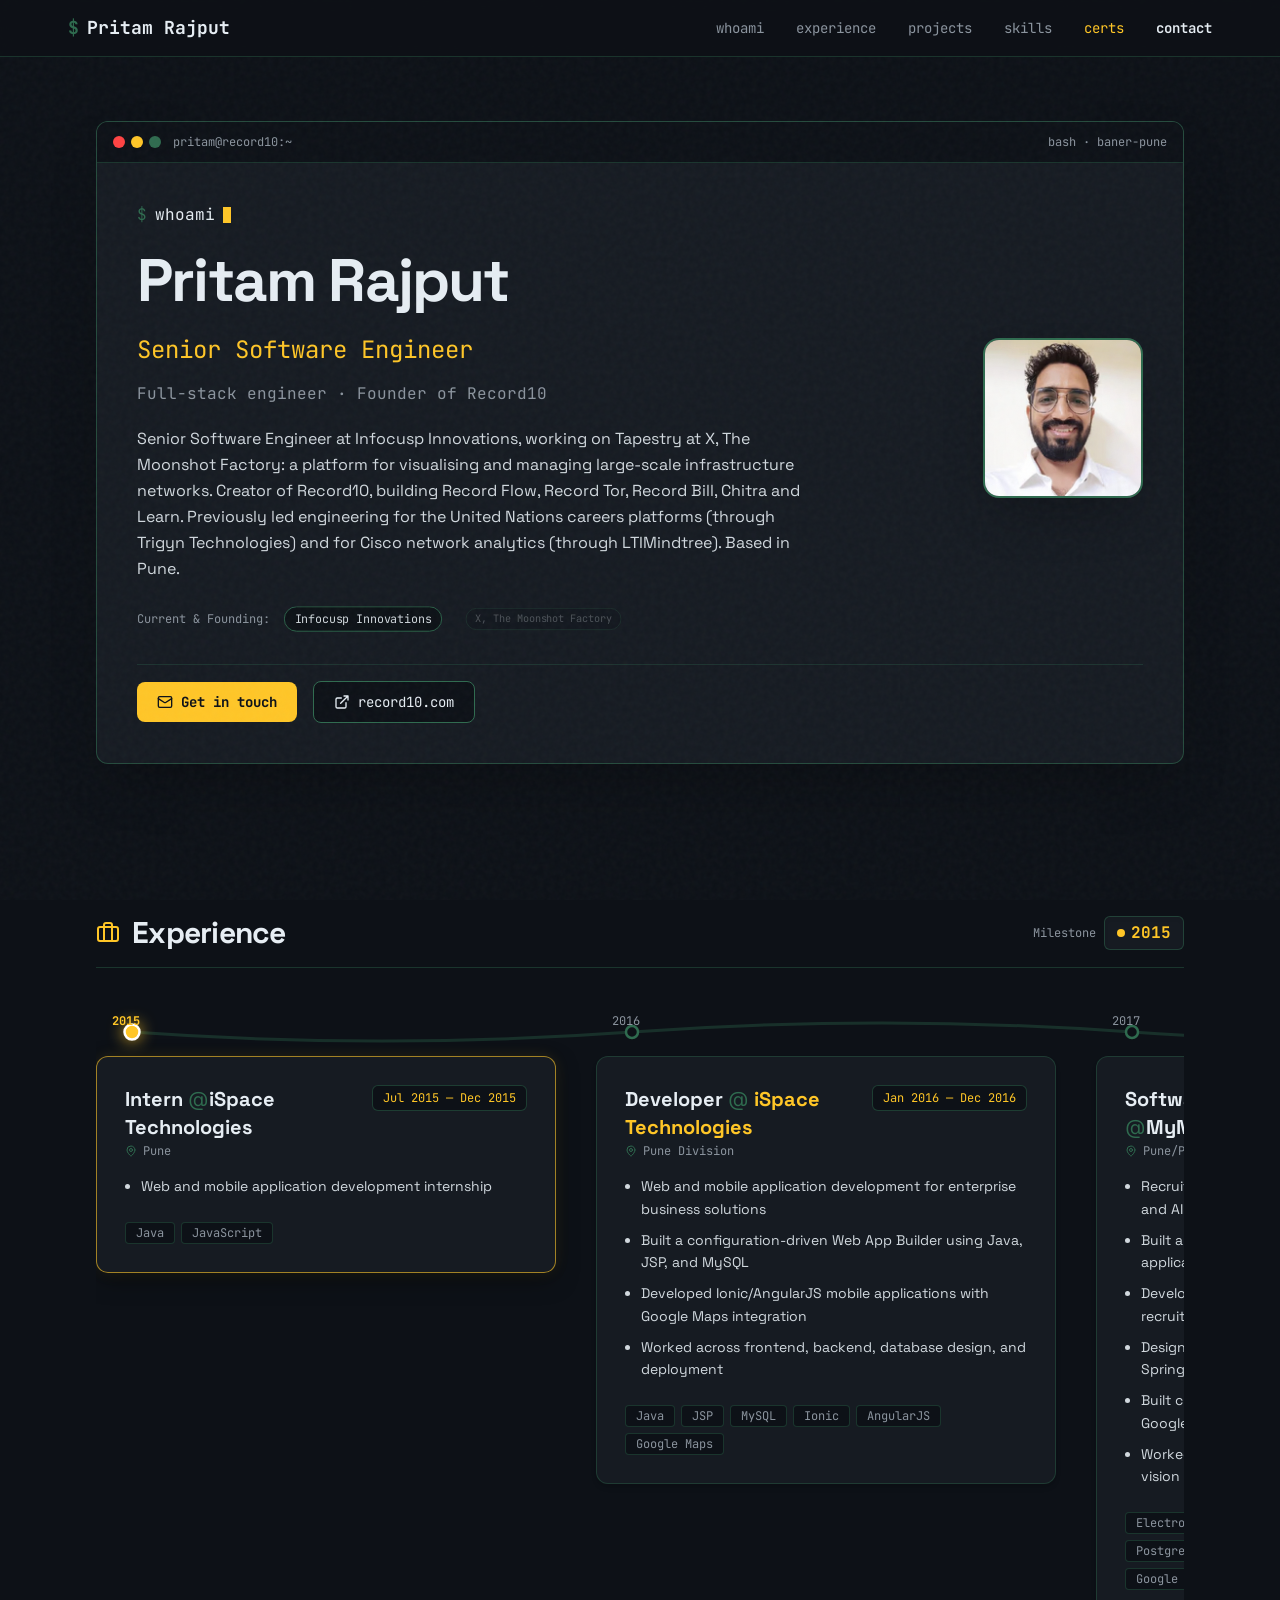
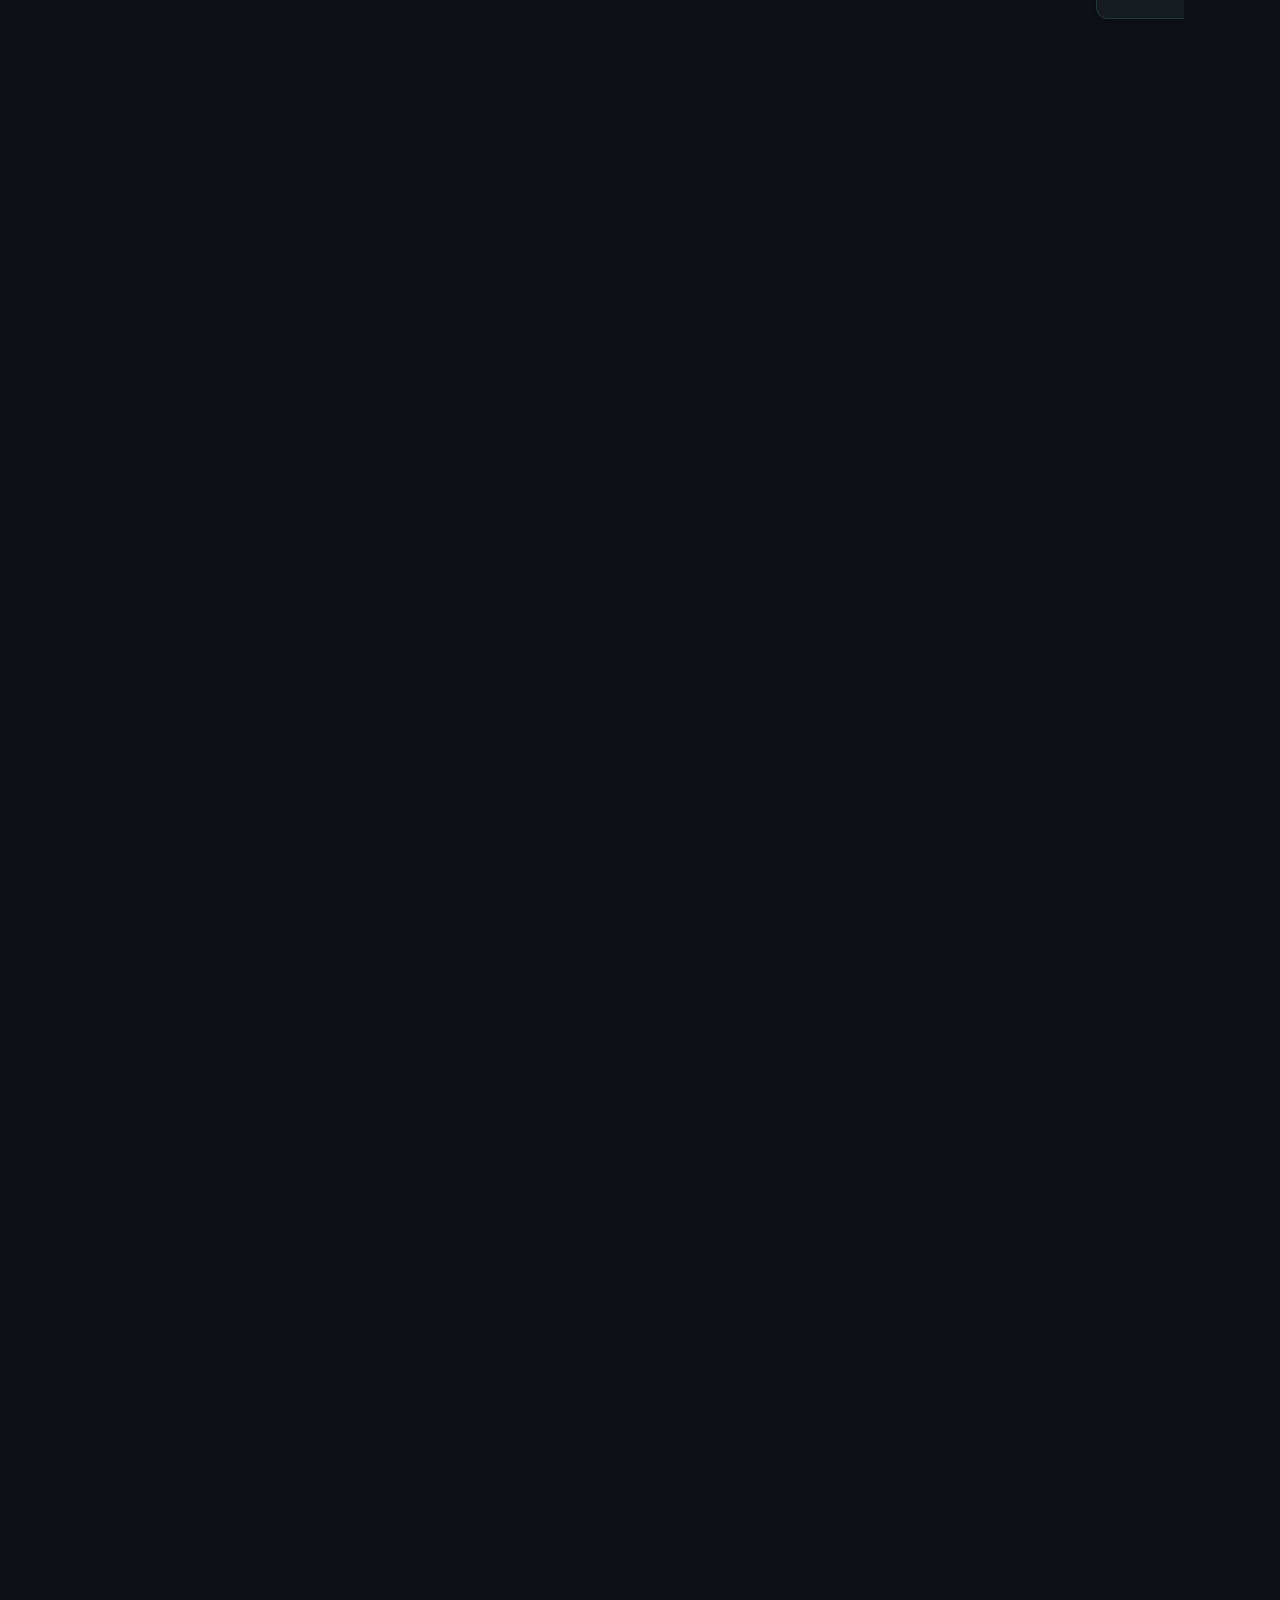
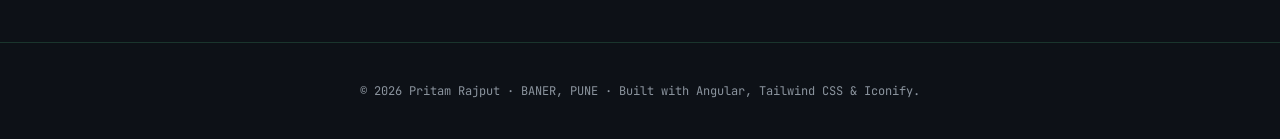
==== index.html @ 20431d94 "deploy: 2026-11-24 08:42:55 (pritam master 016f125)" ====
<!DOCTYPE html><html lang="en"><head>
  <meta charset="utf-8">
  <title>Pritam Rajput | Senior Software Engineer</title>
  <base href="/">
  <meta name="viewport" content="width=device-width, initial-scale=1">
  <meta name="color-scheme" content="dark light">
  <meta name="description" content="Senior Software Engineer at Infocusp Innovations, working on Tapestry at X, The Moonshot Factory. Creator of Record10 (Record Flow, Record Tor, Record Bill). Based in Baner, Pune.">
  <meta name="theme-color" content="#0d1117">
  <link rel="canonical" href="https://pritam.record10.com/">
  <link href="print.css" rel="stylesheet" media="print" data-beasties-skip="">

  <!-- Open Graph / Facebook -->
  <meta property="og:type" content="profile">
  <meta property="og:url" content="https://pritam.record10.com/">
  <meta property="og:title" content="Pritam Rajput | Senior Software Engineer">
  <meta property="og:description" content="Senior Software Engineer at Infocusp Innovations, working on Tapestry at X, The Moonshot Factory. Creator of Record10.">
  <meta property="og:image" content="https://pritam.record10.com/assets/og-image.png">

  <!-- Twitter Card -->
  <meta name="twitter:card" content="summary_large_image">
  <meta name="twitter:url" content="https://pritam.record10.com/">
  <meta name="twitter:title" content="Pritam Rajput | Senior Software Engineer">
  <meta name="twitter:description" content="Senior Software Engineer at Infocusp Innovations, working on Tapestry at X, The Moonshot Factory. Creator of Record10.">
  <meta name="twitter:image" content="https://pritam.record10.com/assets/og-image.png">

  <!-- Favicons -->
  <link rel="icon" type="image/svg+xml" href="favicon.svg">
  <link rel="alternate icon" type="image/x-icon" href="favicon.ico">
  <link rel="apple-touch-icon" href="apple-touch-icon.png">

  <!-- Structured Data: Person -->
  <script type="application/ld+json">
  {
    "@context": "https://schema.org",
    "@type": "Person",
    "name": "Pritam Rajput",
    "jobTitle": "Senior Software Engineer",
    "email": "pritamrajput@live.com",
    "url": "https://pritam.record10.com/",
    "image": "https://pritam.record10.com/assets/profile-photo.jpg",
    "worksFor": [
      {
        "@type": "Organization",
        "name": "Infocusp Innovations"
      },
      {
        "@type": "Organization",
        "name": "X, The Moonshot Factory"
      },
      {
        "@type": "Organization",
        "name": "Record10"
      }
    ],
    "sameAs": [
      "https://www.linkedin.com/in/pritrajp/",
      "https://github.com/Pritraj",
      "https://stackoverflow.com/users/6050814/pritam-rajput",
      "https://record10.com"
    ]
  }
  </script>
<link rel="stylesheet" href="styles-EIU2SPXI.css"><style ng-app-id="ng">[_nghost-ng-c3265946598]{display:block;min-height:100vh}.nav-link-active[_ngcontent-ng-c3265946598]{color:#ffc627!important}</style><style ng-app-id="ng">[_nghost-ng-c3287716759]{display:contents}</style><style ng-app-id="ng">[_nghost-ng-c2853833516]{display:block}.hero-name-visual[_ngcontent-ng-c2853833516]{letter-spacing:-.03em;font-feature-settings:"cv02","cv03","cv04","cv11"}.hero-bg-grid[_ngcontent-ng-c2853833516]{background-image:radial-gradient(circle,rgba(47,107,79,.2) 1px,transparent 1px);background-size:24px 24px}</style></head>
<body>
  <app-root ng-version="22.3.0" _nghost-ng-c3265946598="" ng-server-context="ssg"><div _ngcontent-ng-c3265946598="" aria-hidden="true" class="fixed top-0 left-0 h-[2px] bg-amber-400 z-50 transform-origin-left origin-left w-full scale-x-0 pointer-events-none"></div><a _ngcontent-ng-c3265946598="" href="#main" class="skip-link">Skip to main content</a><div _ngcontent-ng-c3265946598="" aria-hidden="true" class="grain-overlay"></div><app-cursor _ngcontent-ng-c3265946598="" _nghost-ng-c3287716759=""><div _ngcontent-ng-c3287716759="" aria-hidden="true" class="custom-cursor fixed top-0 left-0 pointer-events-none z-0 w-7 h-7 -mt-3.5 -ml-3.5 rounded-full border border-[#FFC627]/80 bg-[#FFC627]/10 hidden opacity-0 will-change-transform"></div></app-cursor><header _ngcontent-ng-c3265946598="" class="sticky top-0 z-50 backdrop-blur-md bg-[#0d1117]/85 border-b border-[#2f6b4f]/40 px-4 sm:px-8 py-3.5"><div _ngcontent-ng-c3265946598="" class="max-w-6xl mx-auto flex items-center justify-between gap-4 min-w-0"><div _ngcontent-ng-c3265946598="" class="flex items-center min-w-0"><a _ngcontent-ng-c3265946598="" href="#about" class="flex items-center gap-2 text-base sm:text-lg font-mono font-bold text-[#e6edf3] hover:text-[#FFC627] transition-colors focus-visible:ring-2 focus-visible:ring-[#FFC627] rounded px-1 whitespace-nowrap min-w-0"><span _ngcontent-ng-c3265946598="" class="text-[#2f6b4f] shrink-0">$</span><span _ngcontent-ng-c3265946598="" class="truncate">Pritam Rajput</span></a></div><nav _ngcontent-ng-c3265946598="" aria-label="Main Navigation" class="hidden md:block"><ul _ngcontent-ng-c3265946598="" class="flex items-center gap-3 lg:gap-6 text-sm font-mono text-[#8b949e]"><li _ngcontent-ng-c3265946598=""><a _ngcontent-ng-c3265946598="" href="#about" class="hover:text-[#e6edf3] transition-colors focus-visible:ring-2 focus-visible:ring-[#FFC627] rounded px-1 nav-link-active">whoami</a></li><li _ngcontent-ng-c3265946598=""><a _ngcontent-ng-c3265946598="" href="#experience" class="hover:text-[#e6edf3] transition-colors focus-visible:ring-2 focus-visible:ring-[#FFC627] rounded px-1">experience</a></li><li _ngcontent-ng-c3265946598=""><a _ngcontent-ng-c3265946598="" href="#projects" class="hover:text-[#e6edf3] transition-colors focus-visible:ring-2 focus-visible:ring-[#FFC627] rounded px-1">projects</a></li><li _ngcontent-ng-c3265946598=""><a _ngcontent-ng-c3265946598="" href="#skills" class="hover:text-[#e6edf3] transition-colors focus-visible:ring-2 focus-visible:ring-[#FFC627] rounded px-1">skills</a></li><li _ngcontent-ng-c3265946598=""><a _ngcontent-ng-c3265946598="" href="#certifications" class="hover:text-[#e6edf3] transition-colors focus-visible:ring-2 focus-visible:ring-[#FFC627] rounded px-1">certs</a></li><li _ngcontent-ng-c3265946598=""><a _ngcontent-ng-c3265946598="" href="#contact" class="hover:text-[#FFC627] text-[#e6edf3] transition-colors focus-visible:ring-2 focus-visible:ring-[#FFC627] rounded px-1 font-semibold">contact</a></li></ul></nav><div _ngcontent-ng-c3265946598="" class="flex items-center md:hidden shrink-0"><button _ngcontent-ng-c3265946598="" type="button" aria-label="Toggle navigation" aria-controls="mobile-nav" class="inline-flex items-center justify-center p-2 rounded-lg text-[#8b949e] hover:text-[#e6edf3] hover:bg-[#161b22] border border-[#2f6b4f]/40 focus-visible:outline-none focus-visible:ring-2 focus-visible:ring-[#FFC627] transition-colors" aria-expanded="false"><span _ngcontent-ng-c3265946598="" aria-hidden="true" class="icon-[lucide--menu] text-xl"></span></button></div></div><!----></header><main _ngcontent-ng-c3265946598="" id="main" class="max-w-6xl mx-auto px-4 sm:px-8 py-8 sm:py-16 space-y-section min-w-0"><app-hero _ngcontent-ng-c3265946598="" _nghost-ng-c2853833516=""><section _ngcontent-ng-c2853833516="" id="about" aria-labelledby="hero-heading" class="relative scroll-mt-24"><div _ngcontent-ng-c2853833516="" aria-hidden="true" class="hero-bg-grid absolute inset-0 pointer-events-none -z-10 opacity-30"></div><div _ngcontent-ng-c2853833516="" aria-hidden="true" class="absolute -top-16 -left-16 w-80 h-80 bg-[#2f6b4f]/20 rounded-full blur-3xl pointer-events-none -z-10"></div><div _ngcontent-ng-c2853833516="" aria-hidden="true" class="absolute -bottom-16 -right-16 w-80 h-80 bg-[#FFC627]/10 rounded-full blur-3xl pointer-events-none -z-10"></div><div _ngcontent-ng-c2853833516="" class="bg-[#161b22] border border-[#2f6b4f]/60 rounded-xl overflow-hidden shadow-2xl relative"><div _ngcontent-ng-c2853833516="" class="bg-[#0d1117] border-b border-[#2f6b4f]/40 px-3 sm:px-4 py-2.5 sm:py-3 flex items-center justify-between gap-2 select-none min-w-0"><div _ngcontent-ng-c2853833516="" class="flex items-center gap-2 min-w-0"><div _ngcontent-ng-c2853833516="" class="flex items-center gap-1.5 shrink-0"><span _ngcontent-ng-c2853833516="" class="w-2.5 h-2.5 sm:w-3 sm:h-3 rounded-full bg-[#FF4343] inline-block"></span><span _ngcontent-ng-c2853833516="" class="w-2.5 h-2.5 sm:w-3 sm:h-3 rounded-full bg-[#FFC627] inline-block"></span><span _ngcontent-ng-c2853833516="" class="w-2.5 h-2.5 sm:w-3 sm:h-3 rounded-full bg-[#2f6b4f] inline-block"></span></div><span _ngcontent-ng-c2853833516="" class="text-xs font-mono text-[#8b949e] ml-1 truncate">pritam@record10:~</span></div><div _ngcontent-ng-c2853833516="" class="text-xs font-mono text-[#8b949e] shrink-0 hidden min-[480px]:block">bash · baner-pune</div></div><div _ngcontent-ng-c2853833516="" class="p-5 sm:p-8 md:p-10 space-y-6 sm:space-y-8 min-w-0"><div _ngcontent-ng-c2853833516="" class="flex flex-col-reverse md:flex-row items-start md:items-center justify-between gap-6 sm:gap-8 min-w-0"><div _ngcontent-ng-c2853833516="" class="space-y-4 max-w-2xl min-w-0"><div _ngcontent-ng-c2853833516="" class="font-mono text-sm sm:text-base text-[#2f6b4f] flex items-center gap-2 leading-normal"><span _ngcontent-ng-c2853833516="" class="select-none">$</span><span _ngcontent-ng-c2853833516="" class="text-[#e6edf3]">whoami</span><span _ngcontent-ng-c2853833516="" class="inline-block w-2 h-4 bg-[#FFC627] animate-pulse"></span></div><h1 _ngcontent-ng-c2853833516="" id="hero-heading" class="text-3xl sm:text-5xl md:text-6xl font-extrabold tracking-tight text-[#e6edf3] leading-tight break-words"><span _ngcontent-ng-c2853833516="" class="hero-name-visual inline-block">Pritam Rajput</span></h1><p _ngcontent-ng-c2853833516="" class="text-xl sm:text-2xl font-mono text-[#FFC627]"> Senior Software Engineer </p><p _ngcontent-ng-c2853833516="" class="text-sm sm:text-base font-mono text-[#8b949e]"> Full-stack engineer · Founder of Record10 </p><p _ngcontent-ng-c2853833516="" class="text-base text-[#e6edf3]/90 leading-relaxed pt-1"> Senior Software Engineer at Infocusp Innovations, working on Tapestry at X, The Moonshot Factory: a platform for visualising and managing large-scale infrastructure networks. Creator of Record10, building Record Flow, Record Tor, Record Bill, Chitra and Learn. Previously led engineering for the United Nations careers platforms (through Trigyn Technologies) and for Cisco network analytics (through LTIMindtree). Based in Pune. </p><div _ngcontent-ng-c2853833516="" class="flex flex-wrap items-center gap-2 pt-2"><span _ngcontent-ng-c2853833516="" class="text-xs font-mono text-[#8b949e] mr-1">Current &amp; Founding:</span><span _ngcontent-ng-c2853833516="" class="org-chip px-2.5 py-1 rounded-full text-xs font-mono bg-[#0d1117] border border-[#2f6b4f] text-[#e6edf3]">Infocusp Innovations</span><span _ngcontent-ng-c2853833516="" class="org-chip px-2.5 py-1 rounded-full text-xs font-mono bg-[#0d1117] border border-[#2f6b4f] text-[#e6edf3]">X, The Moonshot Factory</span><span _ngcontent-ng-c2853833516="" class="org-chip px-2.5 py-1 rounded-full text-xs font-mono bg-[#0d1117] border border-[#FFC627]/60 text-[#FFC627]">Record10</span></div></div><div _ngcontent-ng-c2853833516="" class="shrink-0 mx-auto md:mx-0"><picture _ngcontent-ng-c2853833516=""><source _ngcontent-ng-c2853833516="" srcset="/assets/profile-photo-160.avif 1x, /assets/profile-photo-320.avif 2x" type="image/avif"><source _ngcontent-ng-c2853833516="" srcset="/assets/profile-photo-160.webp 1x, /assets/profile-photo-320.webp 2x" type="image/webp"><img _ngcontent-ng-c2853833516="" src="/assets/profile-photo.jpg" alt="Pritam Rajput" width="160" height="160" class="rounded-2xl border-2 border-[#2f6b4f] shadow-2xl object-cover w-32 h-32 sm:w-40 sm:h-40"></picture></div></div><div _ngcontent-ng-c2853833516="" class="pt-4 border-t border-[#2f6b4f]/30 flex flex-wrap items-center gap-4"><a _ngcontent-ng-c2853833516="" href="#contact" class="inline-flex items-center gap-2 px-5 py-2.5 rounded-lg bg-[#FFC627] text-[#0d1117] font-mono font-bold text-sm hover:bg-[#FFC627]/90 transition-colors focus-visible:ring-2 focus-visible:ring-[#FFC627]"><span _ngcontent-ng-c2853833516="" class="icon-[lucide--mail] text-base"></span><span _ngcontent-ng-c2853833516="">Get in touch</span></a><a _ngcontent-ng-c2853833516="" href="https://record10.com" target="_blank" rel="noopener noreferrer" class="inline-flex items-center gap-2 px-5 py-2.5 rounded-lg bg-[#0d1117] border border-[#2f6b4f] text-[#e6edf3] font-mono text-sm hover:border-[#FFC627] hover:text-[#FFC627] transition-colors focus-visible:ring-2 focus-visible:ring-[#FFC627]"><span _ngcontent-ng-c2853833516="" class="icon-[lucide--external-link] text-base"></span><span _ngcontent-ng-c2853833516="">record10.com</span></a></div></div></div><div _ngcontent-ng-c2853833516="" class="mt-8 flex flex-col items-center justify-center gap-2 text-xs font-mono text-[#8b949e]/80"><span _ngcontent-ng-c2853833516="">scroll to explore</span><span _ngcontent-ng-c2853833516="" class="icon-[lucide--chevron-down] text-lg text-[#FFC627] animate-bounce"></span></div></section></app-hero><!----><!----><section _ngcontent-ng-c3265946598="" id="experience" aria-labelledby="experience-heading" class="scroll-mt-24 space-y-8"><div _ngcontent-ng-c3265946598="" class="flex items-center gap-3 border-b border-[#2f6b4f]/40 pb-4"><span _ngcontent-ng-c3265946598="" class="icon-[lucide--briefcase] text-2xl text-[#FFC627]"></span><h2 _ngcontent-ng-c3265946598="" id="experience-heading" class="text-3xl font-extrabold tracking-tight text-[#e6edf3]">Experience</h2><span _ngcontent-ng-c3265946598="" class="text-xs font-mono text-[#8b949e] ml-auto">2015 — Present</span></div><ol _ngcontent-ng-c3265946598="" aria-label="Career experience fallback" class="relative pl-6 sm:pl-8 border-l-2 border-[#2f6b4f]/50 space-y-12 list-none"><li _ngcontent-ng-c3265946598="" class="relative group"><div _ngcontent-ng-c3265946598="" class="absolute -left-[31px] sm:-left-[39px] top-1.5 w-3.5 h-3.5 rounded-full bg-[#0d1117] border-2 border-[#FFC627]"></div><article _ngcontent-ng-c3265946598="" class="bg-[#161b22] border border-[#2f6b4f]/40 rounded-xl p-5 sm:p-7 space-y-4 shadow-md"><div _ngcontent-ng-c3265946598="" class="flex flex-col sm:flex-row sm:items-baseline justify-between gap-2"><div _ngcontent-ng-c3265946598=""><h3 _ngcontent-ng-c3265946598="" class="text-xl font-bold text-[#e6edf3]"> Software Engineer <span _ngcontent-ng-c3265946598="" class="text-[#2f6b4f] font-normal">@</span><!----><span _ngcontent-ng-c3265946598="" class="text-[#e6edf3]">X, The Moonshot Factory</span><!----></h3><p _ngcontent-ng-c3265946598="" class="text-xs font-mono text-[#8b949e] mt-0.5">Baner, Pune</p></div><div _ngcontent-ng-c3265946598="" class="shrink-0 font-mono text-xs text-[#FFC627] bg-[#0d1117] border border-[#2f6b4f]/50 px-2.5 py-1 rounded-md self-start"> Mar 2024 — Present </div></div><ul _ngcontent-ng-c3265946598="" class="space-y-2 text-sm text-[#e6edf3]/90 list-disc list-outside ml-4"><li _ngcontent-ng-c3265946598="" class="leading-relaxed">Working on Tapestry (via Infocusp Innovations), a platform for visualising and managing large-scale infrastructure networks.</li><!----></ul><div _ngcontent-ng-c3265946598="" class="flex flex-wrap gap-1.5 pt-2"><span _ngcontent-ng-c3265946598="" class="text-xs font-mono bg-[#0d1117] border border-[#2f6b4f]/40 text-[#8b949e] px-2.5 py-0.5 rounded"> Angular </span><span _ngcontent-ng-c3265946598="" class="text-xs font-mono bg-[#0d1117] border border-[#2f6b4f]/40 text-[#8b949e] px-2.5 py-0.5 rounded"> TypeScript </span><span _ngcontent-ng-c3265946598="" class="text-xs font-mono bg-[#0d1117] border border-[#2f6b4f]/40 text-[#8b949e] px-2.5 py-0.5 rounded"> gRPC </span><span _ngcontent-ng-c3265946598="" class="text-xs font-mono bg-[#0d1117] border border-[#2f6b4f]/40 text-[#8b949e] px-2.5 py-0.5 rounded"> GraphQL </span><span _ngcontent-ng-c3265946598="" class="text-xs font-mono bg-[#0d1117] border border-[#2f6b4f]/40 text-[#8b949e] px-2.5 py-0.5 rounded"> Bazel </span><span _ngcontent-ng-c3265946598="" class="text-xs font-mono bg-[#0d1117] border border-[#2f6b4f]/40 text-[#8b949e] px-2.5 py-0.5 rounded"> PostgreSQL </span><span _ngcontent-ng-c3265946598="" class="text-xs font-mono bg-[#0d1117] border border-[#2f6b4f]/40 text-[#8b949e] px-2.5 py-0.5 rounded"> Mapbox GL </span><!----></div></article></li><li _ngcontent-ng-c3265946598="" class="relative group"><div _ngcontent-ng-c3265946598="" class="absolute -left-[31px] sm:-left-[39px] top-1.5 w-3.5 h-3.5 rounded-full bg-[#0d1117] border-2 border-[#FFC627]"></div><article _ngcontent-ng-c3265946598="" class="bg-[#161b22] border border-[#2f6b4f]/40 rounded-xl p-5 sm:p-7 space-y-4 shadow-md"><div _ngcontent-ng-c3265946598="" class="flex flex-col sm:flex-row sm:items-baseline justify-between gap-2"><div _ngcontent-ng-c3265946598=""><h3 _ngcontent-ng-c3265946598="" class="text-xl font-bold text-[#e6edf3]"> Senior Software Engineer 3 <span _ngcontent-ng-c3265946598="" class="text-[#2f6b4f] font-normal">@</span><!----><span _ngcontent-ng-c3265946598="" class="text-[#e6edf3]">Infocusp Innovations</span><!----></h3><p _ngcontent-ng-c3265946598="" class="text-xs font-mono text-[#8b949e] mt-0.5">Pune</p></div><div _ngcontent-ng-c3265946598="" class="shrink-0 font-mono text-xs text-[#FFC627] bg-[#0d1117] border border-[#2f6b4f]/50 px-2.5 py-1 rounded-md self-start"> Mar 2024 — Present </div></div><ul _ngcontent-ng-c3265946598="" class="space-y-2 text-sm text-[#e6edf3]/90 list-disc list-outside ml-4"><li _ngcontent-ng-c3265946598="" class="leading-relaxed">Contributing to Tapestry, a platform for visualization, analysis, and management of large-scale infrastructure networks</li><li _ngcontent-ng-c3265946598="" class="leading-relaxed">Developed Angular-based applications supporting complex visualization and operational workflows</li><li _ngcontent-ng-c3265946598="" class="leading-relaxed">Integrated frontend systems with gRPC, GraphQL, and distributed backend services</li><li _ngcontent-ng-c3265946598="" class="leading-relaxed">Contributed to geospatial and 3D visualization capabilities using modern mapping technologies</li><li _ngcontent-ng-c3265946598="" class="leading-relaxed">Worked within a Bazel-based monorepo environment, focusing on performance, scalability, and maintainability</li><!----></ul><div _ngcontent-ng-c3265946598="" class="flex flex-wrap gap-1.5 pt-2"><span _ngcontent-ng-c3265946598="" class="text-xs font-mono bg-[#0d1117] border border-[#2f6b4f]/40 text-[#8b949e] px-2.5 py-0.5 rounded"> Angular </span><span _ngcontent-ng-c3265946598="" class="text-xs font-mono bg-[#0d1117] border border-[#2f6b4f]/40 text-[#8b949e] px-2.5 py-0.5 rounded"> TypeScript </span><span _ngcontent-ng-c3265946598="" class="text-xs font-mono bg-[#0d1117] border border-[#2f6b4f]/40 text-[#8b949e] px-2.5 py-0.5 rounded"> gRPC </span><span _ngcontent-ng-c3265946598="" class="text-xs font-mono bg-[#0d1117] border border-[#2f6b4f]/40 text-[#8b949e] px-2.5 py-0.5 rounded"> GraphQL </span><span _ngcontent-ng-c3265946598="" class="text-xs font-mono bg-[#0d1117] border border-[#2f6b4f]/40 text-[#8b949e] px-2.5 py-0.5 rounded"> Bazel </span><span _ngcontent-ng-c3265946598="" class="text-xs font-mono bg-[#0d1117] border border-[#2f6b4f]/40 text-[#8b949e] px-2.5 py-0.5 rounded"> PostgreSQL </span><span _ngcontent-ng-c3265946598="" class="text-xs font-mono bg-[#0d1117] border border-[#2f6b4f]/40 text-[#8b949e] px-2.5 py-0.5 rounded"> Mapbox GL </span><!----></div></article></li><li _ngcontent-ng-c3265946598="" class="relative group"><div _ngcontent-ng-c3265946598="" class="absolute -left-[31px] sm:-left-[39px] top-1.5 w-3.5 h-3.5 rounded-full bg-[#0d1117] border-2 border-[#FFC627]"></div><article _ngcontent-ng-c3265946598="" class="bg-[#161b22] border border-[#2f6b4f]/40 rounded-xl p-5 sm:p-7 space-y-4 shadow-md"><div _ngcontent-ng-c3265946598="" class="flex flex-col sm:flex-row sm:items-baseline justify-between gap-2"><div _ngcontent-ng-c3265946598=""><h3 _ngcontent-ng-c3265946598="" class="text-xl font-bold text-[#e6edf3]"> Creator and Lead Engineer <span _ngcontent-ng-c3265946598="" class="text-[#2f6b4f] font-normal">@</span><!----><span _ngcontent-ng-c3265946598="" class="text-[#e6edf3]">Record10</span><!----></h3><p _ngcontent-ng-c3265946598="" class="text-xs font-mono text-[#8b949e] mt-0.5">Pune District, Maharashtra, India</p></div><div _ngcontent-ng-c3265946598="" class="shrink-0 font-mono text-xs text-[#FFC627] bg-[#0d1117] border border-[#2f6b4f]/50 px-2.5 py-1 rounded-md self-start"> Jan 2020 — Present </div></div><ul _ngcontent-ng-c3265946598="" class="space-y-2 text-sm text-[#e6edf3]/90 list-disc list-outside ml-4"><li _ngcontent-ng-c3265946598="" class="leading-relaxed">Designed, developed, and maintained multiple software products from scratch, owning architecture, full-stack development, deployment, and product evolution.</li><li _ngcontent-ng-c3265946598="" class="leading-relaxed">Built and shipped Record Flow, Record Tor, and Record Bill (all on record10.com).</li><!----></ul><div _ngcontent-ng-c3265946598="" class="flex flex-wrap gap-1.5 pt-2"><span _ngcontent-ng-c3265946598="" class="text-xs font-mono bg-[#0d1117] border border-[#2f6b4f]/40 text-[#8b949e] px-2.5 py-0.5 rounded"> Rust </span><span _ngcontent-ng-c3265946598="" class="text-xs font-mono bg-[#0d1117] border border-[#2f6b4f]/40 text-[#8b949e] px-2.5 py-0.5 rounded"> Angular </span><span _ngcontent-ng-c3265946598="" class="text-xs font-mono bg-[#0d1117] border border-[#2f6b4f]/40 text-[#8b949e] px-2.5 py-0.5 rounded"> TypeScript </span><span _ngcontent-ng-c3265946598="" class="text-xs font-mono bg-[#0d1117] border border-[#2f6b4f]/40 text-[#8b949e] px-2.5 py-0.5 rounded"> Node.js </span><span _ngcontent-ng-c3265946598="" class="text-xs font-mono bg-[#0d1117] border border-[#2f6b4f]/40 text-[#8b949e] px-2.5 py-0.5 rounded"> PostgreSQL </span><!----></div></article></li><li _ngcontent-ng-c3265946598="" class="relative group"><div _ngcontent-ng-c3265946598="" class="absolute -left-[31px] sm:-left-[39px] top-1.5 w-3.5 h-3.5 rounded-full bg-[#0d1117] border-2 border-[#FFC627]"></div><article _ngcontent-ng-c3265946598="" class="bg-[#161b22] border border-[#2f6b4f]/40 rounded-xl p-5 sm:p-7 space-y-4 shadow-md"><div _ngcontent-ng-c3265946598="" class="flex flex-col sm:flex-row sm:items-baseline justify-between gap-2"><div _ngcontent-ng-c3265946598=""><h3 _ngcontent-ng-c3265946598="" class="text-xl font-bold text-[#e6edf3]"> Tech Team Lead (Cisco account) <span _ngcontent-ng-c3265946598="" class="text-[#2f6b4f] font-normal">@</span><!----><span _ngcontent-ng-c3265946598="" class="text-[#e6edf3]">LTIMindtree</span><!----></h3><p _ngcontent-ng-c3265946598="" class="text-xs font-mono text-[#8b949e] mt-0.5">Pune District</p></div><div _ngcontent-ng-c3265946598="" class="shrink-0 font-mono text-xs text-[#FFC627] bg-[#0d1117] border border-[#2f6b4f]/50 px-2.5 py-1 rounded-md self-start"> Apr 2022 — Mar 2024 </div></div><ul _ngcontent-ng-c3265946598="" class="space-y-2 text-sm text-[#e6edf3]/90 list-disc list-outside ml-4"><li _ngcontent-ng-c3265946598="" class="leading-relaxed">Led engineering for telecom network management and analytics platforms</li><li _ngcontent-ng-c3265946598="" class="leading-relaxed">Developed backend services using Node.js, Java, and Python</li><li _ngcontent-ng-c3265946598="" class="leading-relaxed">Built microservices for performance analysis and bottleneck identification</li><li _ngcontent-ng-c3265946598="" class="leading-relaxed">Created automated log collection tools to simplify troubleshooting and support</li><li _ngcontent-ng-c3265946598="" class="leading-relaxed">Architected a quarterly analytics portal using Angular and Java</li><!----></ul><div _ngcontent-ng-c3265946598="" class="flex flex-wrap gap-1.5 pt-2"><span _ngcontent-ng-c3265946598="" class="text-xs font-mono bg-[#0d1117] border border-[#2f6b4f]/40 text-[#8b949e] px-2.5 py-0.5 rounded"> Node.js </span><span _ngcontent-ng-c3265946598="" class="text-xs font-mono bg-[#0d1117] border border-[#2f6b4f]/40 text-[#8b949e] px-2.5 py-0.5 rounded"> Java </span><span _ngcontent-ng-c3265946598="" class="text-xs font-mono bg-[#0d1117] border border-[#2f6b4f]/40 text-[#8b949e] px-2.5 py-0.5 rounded"> Python </span><span _ngcontent-ng-c3265946598="" class="text-xs font-mono bg-[#0d1117] border border-[#2f6b4f]/40 text-[#8b949e] px-2.5 py-0.5 rounded"> Angular </span><!----></div></article></li><li _ngcontent-ng-c3265946598="" class="relative group"><div _ngcontent-ng-c3265946598="" class="absolute -left-[31px] sm:-left-[39px] top-1.5 w-3.5 h-3.5 rounded-full bg-[#0d1117] border-2 border-[#FFC627]"></div><article _ngcontent-ng-c3265946598="" class="bg-[#161b22] border border-[#2f6b4f]/40 rounded-xl p-5 sm:p-7 space-y-4 shadow-md"><div _ngcontent-ng-c3265946598="" class="flex flex-col sm:flex-row sm:items-baseline justify-between gap-2"><div _ngcontent-ng-c3265946598=""><h3 _ngcontent-ng-c3265946598="" class="text-xl font-bold text-[#e6edf3]"> Sr. Software Engineer (United Nations) <span _ngcontent-ng-c3265946598="" class="text-[#2f6b4f] font-normal">@</span><!----><span _ngcontent-ng-c3265946598="" class="text-[#e6edf3]">Trigyn Technologies</span><!----></h3><p _ngcontent-ng-c3265946598="" class="text-xs font-mono text-[#8b949e] mt-0.5">Pune Division</p></div><div _ngcontent-ng-c3265946598="" class="shrink-0 font-mono text-xs text-[#FFC627] bg-[#0d1117] border border-[#2f6b4f]/50 px-2.5 py-1 rounded-md self-start"> Dec 2020 — Apr 2022 </div></div><ul _ngcontent-ng-c3265946598="" class="space-y-2 text-sm text-[#e6edf3]/90 list-disc list-outside ml-4"><li _ngcontent-ng-c3265946598="" class="leading-relaxed">Built global public site frameworks and HR platforms for the United Nations, supporting international hiring</li><li _ngcontent-ng-c3265946598="" class="leading-relaxed">Architected and developed UN Careers and OneHR portals using the MEAN stack</li><li _ngcontent-ng-c3265946598="" class="leading-relaxed">Designed secure authentication and enterprise application architecture</li><li _ngcontent-ng-c3265946598="" class="leading-relaxed">Built reusable Angular libraries, services, and UI components</li><li _ngcontent-ng-c3265946598="" class="leading-relaxed">Developed APIs and database models for complex recruitment workflows</li><!----></ul><div _ngcontent-ng-c3265946598="" class="flex flex-wrap gap-1.5 pt-2"><span _ngcontent-ng-c3265946598="" class="text-xs font-mono bg-[#0d1117] border border-[#2f6b4f]/40 text-[#8b949e] px-2.5 py-0.5 rounded"> Angular </span><span _ngcontent-ng-c3265946598="" class="text-xs font-mono bg-[#0d1117] border border-[#2f6b4f]/40 text-[#8b949e] px-2.5 py-0.5 rounded"> Node.js </span><span _ngcontent-ng-c3265946598="" class="text-xs font-mono bg-[#0d1117] border border-[#2f6b4f]/40 text-[#8b949e] px-2.5 py-0.5 rounded"> Express </span><span _ngcontent-ng-c3265946598="" class="text-xs font-mono bg-[#0d1117] border border-[#2f6b4f]/40 text-[#8b949e] px-2.5 py-0.5 rounded"> MongoDB </span><span _ngcontent-ng-c3265946598="" class="text-xs font-mono bg-[#0d1117] border border-[#2f6b4f]/40 text-[#8b949e] px-2.5 py-0.5 rounded"> MEAN stack </span><!----></div></article></li><li _ngcontent-ng-c3265946598="" class="relative group"><div _ngcontent-ng-c3265946598="" class="absolute -left-[31px] sm:-left-[39px] top-1.5 w-3.5 h-3.5 rounded-full bg-[#0d1117] border-2 border-[#FFC627]"></div><article _ngcontent-ng-c3265946598="" class="bg-[#161b22] border border-[#2f6b4f]/40 rounded-xl p-5 sm:p-7 space-y-4 shadow-md"><div _ngcontent-ng-c3265946598="" class="flex flex-col sm:flex-row sm:items-baseline justify-between gap-2"><div _ngcontent-ng-c3265946598=""><h3 _ngcontent-ng-c3265946598="" class="text-xl font-bold text-[#e6edf3]"> Software Engineer <span _ngcontent-ng-c3265946598="" class="text-[#2f6b4f] font-normal">@</span><!----><span _ngcontent-ng-c3265946598="" class="text-[#e6edf3]">MyNextHire</span><!----></h3><p _ngcontent-ng-c3265946598="" class="text-xs font-mono text-[#8b949e] mt-0.5">Pune/Pimpri-Chinchwad</p></div><div _ngcontent-ng-c3265946598="" class="shrink-0 font-mono text-xs text-[#FFC627] bg-[#0d1117] border border-[#2f6b4f]/50 px-2.5 py-1 rounded-md self-start"> Jan 2017 — Nov 2020 </div></div><ul _ngcontent-ng-c3265946598="" class="space-y-2 text-sm text-[#e6edf3]/90 list-disc list-outside ml-4"><li _ngcontent-ng-c3265946598="" class="leading-relaxed">Recruitment SaaS ecosystem: desktop, web, reporting, and AI solutions</li><li _ngcontent-ng-c3265946598="" class="leading-relaxed">Built an Electron-based web scraping and screening application from design to deployment</li><li _ngcontent-ng-c3265946598="" class="leading-relaxed">Developed Chrome and Outlook/Office plugins for recruiter productivity</li><li _ngcontent-ng-c3265946598="" class="leading-relaxed">Designed reporting and analytics frameworks using Java Spring and PostgreSQL</li><li _ngcontent-ng-c3265946598="" class="leading-relaxed">Built chatbot solutions using Dialogflow, Node.js, and Google Cloud Functions</li><li _ngcontent-ng-c3265946598="" class="leading-relaxed">Worked on data migration utilities and early computer vision and ML initiatives</li><!----></ul><div _ngcontent-ng-c3265946598="" class="flex flex-wrap gap-1.5 pt-2"><span _ngcontent-ng-c3265946598="" class="text-xs font-mono bg-[#0d1117] border border-[#2f6b4f]/40 text-[#8b949e] px-2.5 py-0.5 rounded"> Electron </span><span _ngcontent-ng-c3265946598="" class="text-xs font-mono bg-[#0d1117] border border-[#2f6b4f]/40 text-[#8b949e] px-2.5 py-0.5 rounded"> Angular </span><span _ngcontent-ng-c3265946598="" class="text-xs font-mono bg-[#0d1117] border border-[#2f6b4f]/40 text-[#8b949e] px-2.5 py-0.5 rounded"> Node.js </span><span _ngcontent-ng-c3265946598="" class="text-xs font-mono bg-[#0d1117] border border-[#2f6b4f]/40 text-[#8b949e] px-2.5 py-0.5 rounded"> Java </span><span _ngcontent-ng-c3265946598="" class="text-xs font-mono bg-[#0d1117] border border-[#2f6b4f]/40 text-[#8b949e] px-2.5 py-0.5 rounded"> Spring </span><span _ngcontent-ng-c3265946598="" class="text-xs font-mono bg-[#0d1117] border border-[#2f6b4f]/40 text-[#8b949e] px-2.5 py-0.5 rounded"> PostgreSQL </span><span _ngcontent-ng-c3265946598="" class="text-xs font-mono bg-[#0d1117] border border-[#2f6b4f]/40 text-[#8b949e] px-2.5 py-0.5 rounded"> Python </span><span _ngcontent-ng-c3265946598="" class="text-xs font-mono bg-[#0d1117] border border-[#2f6b4f]/40 text-[#8b949e] px-2.5 py-0.5 rounded"> Dialogflow </span><span _ngcontent-ng-c3265946598="" class="text-xs font-mono bg-[#0d1117] border border-[#2f6b4f]/40 text-[#8b949e] px-2.5 py-0.5 rounded"> Google Cloud Functions </span><!----></div></article></li><li _ngcontent-ng-c3265946598="" class="relative group"><div _ngcontent-ng-c3265946598="" class="absolute -left-[31px] sm:-left-[39px] top-1.5 w-3.5 h-3.5 rounded-full bg-[#0d1117] border-2 border-[#FFC627]"></div><article _ngcontent-ng-c3265946598="" class="bg-[#161b22] border border-[#2f6b4f]/40 rounded-xl p-5 sm:p-7 space-y-4 shadow-md"><div _ngcontent-ng-c3265946598="" class="flex flex-col sm:flex-row sm:items-baseline justify-between gap-2"><div _ngcontent-ng-c3265946598=""><h3 _ngcontent-ng-c3265946598="" class="text-xl font-bold text-[#e6edf3]"> Developer <span _ngcontent-ng-c3265946598="" class="text-[#2f6b4f] font-normal">@</span><a _ngcontent-ng-c3265946598="" target="_blank" rel="noopener noreferrer" class="text-[#FFC627] hover:underline" href="https://www.linkedin.com/company/united-nations/?lipi=urn%3Ali%3Apage%3Ad_flagship3_profile_view_base%3BURTfo5qOQHC431978PeaKw%3D%3D&amp;licu=urn%3Ali%3Acontrol%3Ad_flagship3_profile_view_base-background_details_company"> iSpace Technologies </a><!----><!----></h3><p _ngcontent-ng-c3265946598="" class="text-xs font-mono text-[#8b949e] mt-0.5">Pune Division</p></div><div _ngcontent-ng-c3265946598="" class="shrink-0 font-mono text-xs text-[#FFC627] bg-[#0d1117] border border-[#2f6b4f]/50 px-2.5 py-1 rounded-md self-start"> Jan 2016 — Dec 2016 </div></div><ul _ngcontent-ng-c3265946598="" class="space-y-2 text-sm text-[#e6edf3]/90 list-disc list-outside ml-4"><li _ngcontent-ng-c3265946598="" class="leading-relaxed">Web and mobile application development for enterprise business solutions</li><li _ngcontent-ng-c3265946598="" class="leading-relaxed">Built a configuration-driven Web App Builder using Java, JSP, and MySQL</li><li _ngcontent-ng-c3265946598="" class="leading-relaxed">Developed Ionic/AngularJS mobile applications with Google Maps integration</li><li _ngcontent-ng-c3265946598="" class="leading-relaxed">Worked across frontend, backend, database design, and deployment</li><!----></ul><div _ngcontent-ng-c3265946598="" class="flex flex-wrap gap-1.5 pt-2"><span _ngcontent-ng-c3265946598="" class="text-xs font-mono bg-[#0d1117] border border-[#2f6b4f]/40 text-[#8b949e] px-2.5 py-0.5 rounded"> Java </span><span _ngcontent-ng-c3265946598="" class="text-xs font-mono bg-[#0d1117] border border-[#2f6b4f]/40 text-[#8b949e] px-2.5 py-0.5 rounded"> JSP </span><span _ngcontent-ng-c3265946598="" class="text-xs font-mono bg-[#0d1117] border border-[#2f6b4f]/40 text-[#8b949e] px-2.5 py-0.5 rounded"> MySQL </span><span _ngcontent-ng-c3265946598="" class="text-xs font-mono bg-[#0d1117] border border-[#2f6b4f]/40 text-[#8b949e] px-2.5 py-0.5 rounded"> Ionic </span><span _ngcontent-ng-c3265946598="" class="text-xs font-mono bg-[#0d1117] border border-[#2f6b4f]/40 text-[#8b949e] px-2.5 py-0.5 rounded"> AngularJS </span><span _ngcontent-ng-c3265946598="" class="text-xs font-mono bg-[#0d1117] border border-[#2f6b4f]/40 text-[#8b949e] px-2.5 py-0.5 rounded"> Google Maps </span><!----></div></article></li><li _ngcontent-ng-c3265946598="" class="relative group"><div _ngcontent-ng-c3265946598="" class="absolute -left-[31px] sm:-left-[39px] top-1.5 w-3.5 h-3.5 rounded-full bg-[#0d1117] border-2 border-[#FFC627]"></div><article _ngcontent-ng-c3265946598="" class="bg-[#161b22] border border-[#2f6b4f]/40 rounded-xl p-5 sm:p-7 space-y-4 shadow-md"><div _ngcontent-ng-c3265946598="" class="flex flex-col sm:flex-row sm:items-baseline justify-between gap-2"><div _ngcontent-ng-c3265946598=""><h3 _ngcontent-ng-c3265946598="" class="text-xl font-bold text-[#e6edf3]"> Intern <span _ngcontent-ng-c3265946598="" class="text-[#2f6b4f] font-normal">@</span><!----><span _ngcontent-ng-c3265946598="" class="text-[#e6edf3]">iSpace Technologies</span><!----></h3><p _ngcontent-ng-c3265946598="" class="text-xs font-mono text-[#8b949e] mt-0.5">Pune</p></div><div _ngcontent-ng-c3265946598="" class="shrink-0 font-mono text-xs text-[#FFC627] bg-[#0d1117] border border-[#2f6b4f]/50 px-2.5 py-1 rounded-md self-start"> Jul 2015 — Dec 2015 </div></div><ul _ngcontent-ng-c3265946598="" class="space-y-2 text-sm text-[#e6edf3]/90 list-disc list-outside ml-4"><li _ngcontent-ng-c3265946598="" class="leading-relaxed">Web and mobile application development internship</li><!----></ul><div _ngcontent-ng-c3265946598="" class="flex flex-wrap gap-1.5 pt-2"><span _ngcontent-ng-c3265946598="" class="text-xs font-mono bg-[#0d1117] border border-[#2f6b4f]/40 text-[#8b949e] px-2.5 py-0.5 rounded"> Java </span><span _ngcontent-ng-c3265946598="" class="text-xs font-mono bg-[#0d1117] border border-[#2f6b4f]/40 text-[#8b949e] px-2.5 py-0.5 rounded"> JavaScript </span><!----></div></article></li><!----></ol></section><!----><!----><!----><section _ngcontent-ng-c3265946598="" id="projects" aria-labelledby="projects-heading" class="scroll-mt-24 space-y-8"><div _ngcontent-ng-c3265946598="" class="flex items-center gap-3 border-b border-[#2f6b4f]/40 pb-4"><span _ngcontent-ng-c3265946598="" class="icon-[lucide--folder-git-2] text-2xl text-[#FFC627]"></span><h2 _ngcontent-ng-c3265946598="" id="projects-heading" class="text-3xl font-extrabold tracking-tight text-[#e6edf3]">Projects</h2><span _ngcontent-ng-c3265946598="" class="text-xs font-mono text-[#8b949e] ml-auto">Record10 Suite</span></div><div _ngcontent-ng-c3265946598="" class="grid grid-cols-1 md:grid-cols-2 lg:grid-cols-3 gap-6"><article _ngcontent-ng-c3265946598="" class="bg-[#161b22] border border-[#2f6b4f]/40 hover:border-[#FFC627]/60 rounded-xl p-6 flex flex-col justify-between space-y-4 shadow-lg transition-all group"><div _ngcontent-ng-c3265946598="" class="space-y-3"><div _ngcontent-ng-c3265946598="" class="flex items-center justify-between"><span _ngcontent-ng-c3265946598="" class="group-hover:scale-110 icon-[lucide--workflow] text-3xl text-[#FFC627] transition-transform"></span><span _ngcontent-ng-c3265946598="" class="text-xs font-mono text-[#8b949e]">Record10</span></div><h3 _ngcontent-ng-c3265946598="" class="text-xl font-bold text-[#e6edf3] group-hover:text-[#FFC627] transition-colors"> Record Flow </h3><p _ngcontent-ng-c3265946598="" class="text-sm text-[#8b949e] leading-relaxed"> Workflow automation and intuition-driven application builder </p></div><div _ngcontent-ng-c3265946598="" class="pt-3 border-t border-[#2f6b4f]/30"><a _ngcontent-ng-c3265946598="" target="_blank" rel="noopener noreferrer" class="inline-flex items-center gap-1.5 text-xs font-mono text-[#FFC627] hover:underline focus-visible:ring-2 focus-visible:ring-[#FFC627] rounded" href="https://record10.com"><span _ngcontent-ng-c3265946598="">Explore application</span><span _ngcontent-ng-c3265946598="" class="icon-[lucide--arrow-up-right] text-sm"></span></a></div></article><article _ngcontent-ng-c3265946598="" class="bg-[#161b22] border border-[#2f6b4f]/40 hover:border-[#FFC627]/60 rounded-xl p-6 flex flex-col justify-between space-y-4 shadow-lg transition-all group"><div _ngcontent-ng-c3265946598="" class="space-y-3"><div _ngcontent-ng-c3265946598="" class="flex items-center justify-between"><span _ngcontent-ng-c3265946598="" class="group-hover:scale-110 icon-[lucide--shield-check] text-3xl text-[#FFC627] transition-transform"></span><span _ngcontent-ng-c3265946598="" class="text-xs font-mono text-[#8b949e]">Record10</span></div><h3 _ngcontent-ng-c3265946598="" class="text-xl font-bold text-[#e6edf3] group-hover:text-[#FFC627] transition-colors"> Record Tor </h3><p _ngcontent-ng-c3265946598="" class="text-sm text-[#8b949e] leading-relaxed"> Private networking and routing utility </p></div><div _ngcontent-ng-c3265946598="" class="pt-3 border-t border-[#2f6b4f]/30"><a _ngcontent-ng-c3265946598="" target="_blank" rel="noopener noreferrer" class="inline-flex items-center gap-1.5 text-xs font-mono text-[#FFC627] hover:underline focus-visible:ring-2 focus-visible:ring-[#FFC627] rounded" href="https://record10.com"><span _ngcontent-ng-c3265946598="">Explore application</span><span _ngcontent-ng-c3265946598="" class="icon-[lucide--arrow-up-right] text-sm"></span></a></div></article><article _ngcontent-ng-c3265946598="" class="bg-[#161b22] border border-[#2f6b4f]/40 hover:border-[#FFC627]/60 rounded-xl p-6 flex flex-col justify-between space-y-4 shadow-lg transition-all group"><div _ngcontent-ng-c3265946598="" class="space-y-3"><div _ngcontent-ng-c3265946598="" class="flex items-center justify-between"><span _ngcontent-ng-c3265946598="" class="group-hover:scale-110 icon-[lucide--receipt] text-3xl text-[#FFC627] transition-transform"></span><span _ngcontent-ng-c3265946598="" class="text-xs font-mono text-[#8b949e]">Record10</span></div><h3 _ngcontent-ng-c3265946598="" class="text-xl font-bold text-[#e6edf3] group-hover:text-[#FFC627] transition-colors"> Record Bill </h3><p _ngcontent-ng-c3265946598="" class="text-sm text-[#8b949e] leading-relaxed"> Effortless invoicing and financial tracking tool </p></div><div _ngcontent-ng-c3265946598="" class="pt-3 border-t border-[#2f6b4f]/30"><a _ngcontent-ng-c3265946598="" target="_blank" rel="noopener noreferrer" class="inline-flex items-center gap-1.5 text-xs font-mono text-[#FFC627] hover:underline focus-visible:ring-2 focus-visible:ring-[#FFC627] rounded" href="https://record10.com"><span _ngcontent-ng-c3265946598="">Explore application</span><span _ngcontent-ng-c3265946598="" class="icon-[lucide--arrow-up-right] text-sm"></span></a></div></article><article _ngcontent-ng-c3265946598="" class="bg-[#161b22] border border-[#2f6b4f]/40 hover:border-[#FFC627]/60 rounded-xl p-6 flex flex-col justify-between space-y-4 shadow-lg transition-all group"><div _ngcontent-ng-c3265946598="" class="space-y-3"><div _ngcontent-ng-c3265946598="" class="flex items-center justify-between"><span _ngcontent-ng-c3265946598="" class="group-hover:scale-110 icon-[lucide--image] text-3xl text-[#FFC627] transition-transform"></span><span _ngcontent-ng-c3265946598="" class="text-xs font-mono text-[#8b949e]">Record10</span></div><h3 _ngcontent-ng-c3265946598="" class="text-xl font-bold text-[#e6edf3] group-hover:text-[#FFC627] transition-colors"> Chitra </h3><p _ngcontent-ng-c3265946598="" class="text-sm text-[#8b949e] leading-relaxed"> Visual media and graphics processing platform </p></div><div _ngcontent-ng-c3265946598="" class="pt-3 border-t border-[#2f6b4f]/30"><a _ngcontent-ng-c3265946598="" target="_blank" rel="noopener noreferrer" class="inline-flex items-center gap-1.5 text-xs font-mono text-[#FFC627] hover:underline focus-visible:ring-2 focus-visible:ring-[#FFC627] rounded" href="https://record10.com"><span _ngcontent-ng-c3265946598="">Explore application</span><span _ngcontent-ng-c3265946598="" class="icon-[lucide--arrow-up-right] text-sm"></span></a></div></article><article _ngcontent-ng-c3265946598="" class="bg-[#161b22] border border-[#2f6b4f]/40 hover:border-[#FFC627]/60 rounded-xl p-6 flex flex-col justify-between space-y-4 shadow-lg transition-all group"><div _ngcontent-ng-c3265946598="" class="space-y-3"><div _ngcontent-ng-c3265946598="" class="flex items-center justify-between"><span _ngcontent-ng-c3265946598="" class="group-hover:scale-110 icon-[lucide--book-open] text-3xl text-[#FFC627] transition-transform"></span><span _ngcontent-ng-c3265946598="" class="text-xs font-mono text-[#8b949e]">Record10</span></div><h3 _ngcontent-ng-c3265946598="" class="text-xl font-bold text-[#e6edf3] group-hover:text-[#FFC627] transition-colors"> Learn </h3><p _ngcontent-ng-c3265946598="" class="text-sm text-[#8b949e] leading-relaxed"> Interactive learning and knowledge platform </p></div><div _ngcontent-ng-c3265946598="" class="pt-3 border-t border-[#2f6b4f]/30"><a _ngcontent-ng-c3265946598="" target="_blank" rel="noopener noreferrer" class="inline-flex items-center gap-1.5 text-xs font-mono text-[#FFC627] hover:underline focus-visible:ring-2 focus-visible:ring-[#FFC627] rounded" href="https://learn.record10.com"><span _ngcontent-ng-c3265946598="">Explore application</span><span _ngcontent-ng-c3265946598="" class="icon-[lucide--arrow-up-right] text-sm"></span></a></div></article><!----></div></section><!----><!----><!----><section _ngcontent-ng-c3265946598="" id="skills" aria-labelledby="skills-heading" class="scroll-mt-24 space-y-8"><div _ngcontent-ng-c3265946598="" class="flex items-center gap-3 border-b border-[#2f6b4f]/40 pb-4"><span _ngcontent-ng-c3265946598="" class="icon-[lucide--cpu] text-2xl text-[#FFC627]"></span><h2 _ngcontent-ng-c3265946598="" id="skills-heading" class="text-3xl font-extrabold tracking-tight text-[#e6edf3]">Skills</h2><span _ngcontent-ng-c3265946598="" class="text-xs font-mono text-[#8b949e] ml-auto">Stack &amp; Tools</span></div><div _ngcontent-ng-c3265946598="" class="grid grid-cols-1 md:grid-cols-2 lg:grid-cols-3 gap-6"><div _ngcontent-ng-c3265946598="" class="bg-[#161b22] border border-[#2f6b4f]/40 rounded-xl p-5 space-y-3"><h3 _ngcontent-ng-c3265946598="" class="text-base font-mono font-bold text-[#FFC627] flex items-center gap-2"><span _ngcontent-ng-c3265946598="" class="text-[#2f6b4f]">#</span><span _ngcontent-ng-c3265946598="">Frontend</span></h3><ul _ngcontent-ng-c3265946598="" class="flex flex-wrap gap-2 pt-1" aria-label="Frontend skills"><li _ngcontent-ng-c3265946598="" class="inline-flex items-center gap-2 px-3 py-1.5 rounded-lg bg-[#0d1117] border border-[#2f6b4f]/50 text-xs font-mono text-[#e6edf3] hover:border-[#FFC627] transition-colors"><span _ngcontent-ng-c3265946598="" class="icon-[simple-icons--angular] text-[#FFC627] text-sm"></span><span _ngcontent-ng-c3265946598="">Angular</span></li><li _ngcontent-ng-c3265946598="" class="inline-flex items-center gap-2 px-3 py-1.5 rounded-lg bg-[#0d1117] border border-[#2f6b4f]/50 text-xs font-mono text-[#e6edf3] hover:border-[#FFC627] transition-colors"><span _ngcontent-ng-c3265946598="" class="icon-[simple-icons--astro] text-[#FFC627] text-sm"></span><span _ngcontent-ng-c3265946598="">Astro</span></li><li _ngcontent-ng-c3265946598="" class="inline-flex items-center gap-2 px-3 py-1.5 rounded-lg bg-[#0d1117] border border-[#2f6b4f]/50 text-xs font-mono text-[#e6edf3] hover:border-[#FFC627] transition-colors"><span _ngcontent-ng-c3265946598="" class="icon-[simple-icons--tailwindcss] text-[#FFC627] text-sm"></span><span _ngcontent-ng-c3265946598="">Tailwind CSS</span></li><li _ngcontent-ng-c3265946598="" class="inline-flex items-center gap-2 px-3 py-1.5 rounded-lg bg-[#0d1117] border border-[#2f6b4f]/50 text-xs font-mono text-[#e6edf3] hover:border-[#FFC627] transition-colors"><span _ngcontent-ng-c3265946598="" class="icon-[simple-icons--bootstrap] text-[#FFC627] text-sm"></span><span _ngcontent-ng-c3265946598="">Bootstrap</span></li><li _ngcontent-ng-c3265946598="" class="inline-flex items-center gap-2 px-3 py-1.5 rounded-lg bg-[#0d1117] border border-[#2f6b4f]/50 text-xs font-mono text-[#e6edf3] hover:border-[#FFC627] transition-colors"><span _ngcontent-ng-c3265946598="" class="icon-[simple-icons--googlechrome] text-[#FFC627] text-sm"></span><span _ngcontent-ng-c3265946598="">Chrome extensions</span></li><!----></ul></div><div _ngcontent-ng-c3265946598="" class="bg-[#161b22] border border-[#2f6b4f]/40 rounded-xl p-5 space-y-3"><h3 _ngcontent-ng-c3265946598="" class="text-base font-mono font-bold text-[#FFC627] flex items-center gap-2"><span _ngcontent-ng-c3265946598="" class="text-[#2f6b4f]">#</span><span _ngcontent-ng-c3265946598="">Languages</span></h3><ul _ngcontent-ng-c3265946598="" class="flex flex-wrap gap-2 pt-1" aria-label="Languages skills"><li _ngcontent-ng-c3265946598="" class="inline-flex items-center gap-2 px-3 py-1.5 rounded-lg bg-[#0d1117] border border-[#2f6b4f]/50 text-xs font-mono text-[#e6edf3] hover:border-[#FFC627] transition-colors"><span _ngcontent-ng-c3265946598="" class="icon-[simple-icons--typescript] text-[#FFC627] text-sm"></span><span _ngcontent-ng-c3265946598="">TypeScript</span></li><li _ngcontent-ng-c3265946598="" class="inline-flex items-center gap-2 px-3 py-1.5 rounded-lg bg-[#0d1117] border border-[#2f6b4f]/50 text-xs font-mono text-[#e6edf3] hover:border-[#FFC627] transition-colors"><span _ngcontent-ng-c3265946598="" class="icon-[simple-icons--openjdk] text-[#FFC627] text-sm"></span><span _ngcontent-ng-c3265946598="">Java</span></li><li _ngcontent-ng-c3265946598="" class="inline-flex items-center gap-2 px-3 py-1.5 rounded-lg bg-[#0d1117] border border-[#2f6b4f]/50 text-xs font-mono text-[#e6edf3] hover:border-[#FFC627] transition-colors"><span _ngcontent-ng-c3265946598="" class="icon-[simple-icons--rust] text-[#FFC627] text-sm"></span><span _ngcontent-ng-c3265946598="">Rust</span></li><li _ngcontent-ng-c3265946598="" class="inline-flex items-center gap-2 px-3 py-1.5 rounded-lg bg-[#0d1117] border border-[#2f6b4f]/50 text-xs font-mono text-[#e6edf3] hover:border-[#FFC627] transition-colors"><span _ngcontent-ng-c3265946598="" class="icon-[simple-icons--python] text-[#FFC627] text-sm"></span><span _ngcontent-ng-c3265946598="">Python</span></li><!----></ul></div><div _ngcontent-ng-c3265946598="" class="bg-[#161b22] border border-[#2f6b4f]/40 rounded-xl p-5 space-y-3"><h3 _ngcontent-ng-c3265946598="" class="text-base font-mono font-bold text-[#FFC627] flex items-center gap-2"><span _ngcontent-ng-c3265946598="" class="text-[#2f6b4f]">#</span><span _ngcontent-ng-c3265946598="">Backend and cloud</span></h3><ul _ngcontent-ng-c3265946598="" class="flex flex-wrap gap-2 pt-1" aria-label="Backend and cloud skills"><li _ngcontent-ng-c3265946598="" class="inline-flex items-center gap-2 px-3 py-1.5 rounded-lg bg-[#0d1117] border border-[#2f6b4f]/50 text-xs font-mono text-[#e6edf3] hover:border-[#FFC627] transition-colors"><span _ngcontent-ng-c3265946598="" class="icon-[simple-icons--nodedotjs] text-[#FFC627] text-sm"></span><span _ngcontent-ng-c3265946598="">Node.js</span></li><li _ngcontent-ng-c3265946598="" class="inline-flex items-center gap-2 px-3 py-1.5 rounded-lg bg-[#0d1117] border border-[#2f6b4f]/50 text-xs font-mono text-[#e6edf3] hover:border-[#FFC627] transition-colors"><span _ngcontent-ng-c3265946598="" class="icon-[simple-icons--firebase] text-[#FFC627] text-sm"></span><span _ngcontent-ng-c3265946598="">Firebase</span></li><li _ngcontent-ng-c3265946598="" class="inline-flex items-center gap-2 px-3 py-1.5 rounded-lg bg-[#0d1117] border border-[#2f6b4f]/50 text-xs font-mono text-[#e6edf3] hover:border-[#FFC627] transition-colors"><span _ngcontent-ng-c3265946598="" class="icon-[simple-icons--googlecloud] text-[#FFC627] text-sm"></span><span _ngcontent-ng-c3265946598="">Google Cloud</span></li><li _ngcontent-ng-c3265946598="" class="inline-flex items-center gap-2 px-3 py-1.5 rounded-lg bg-[#0d1117] border border-[#2f6b4f]/50 text-xs font-mono text-[#e6edf3] hover:border-[#FFC627] transition-colors"><span _ngcontent-ng-c3265946598="" class="icon-[simple-icons--docker] text-[#FFC627] text-sm"></span><span _ngcontent-ng-c3265946598="">Docker</span></li><li _ngcontent-ng-c3265946598="" class="inline-flex items-center gap-2 px-3 py-1.5 rounded-lg bg-[#0d1117] border border-[#2f6b4f]/50 text-xs font-mono text-[#e6edf3] hover:border-[#FFC627] transition-colors"><span _ngcontent-ng-c3265946598="" class="icon-[simple-icons--amazonwebservices] text-[#FFC627] text-sm"></span><span _ngcontent-ng-c3265946598="">AWS</span></li><!----></ul></div><div _ngcontent-ng-c3265946598="" class="bg-[#161b22] border border-[#2f6b4f]/40 rounded-xl p-5 space-y-3"><h3 _ngcontent-ng-c3265946598="" class="text-base font-mono font-bold text-[#FFC627] flex items-center gap-2"><span _ngcontent-ng-c3265946598="" class="text-[#2f6b4f]">#</span><span _ngcontent-ng-c3265946598="">Databases</span></h3><ul _ngcontent-ng-c3265946598="" class="flex flex-wrap gap-2 pt-1" aria-label="Databases skills"><li _ngcontent-ng-c3265946598="" class="inline-flex items-center gap-2 px-3 py-1.5 rounded-lg bg-[#0d1117] border border-[#2f6b4f]/50 text-xs font-mono text-[#e6edf3] hover:border-[#FFC627] transition-colors"><span _ngcontent-ng-c3265946598="" class="icon-[simple-icons--postgresql] text-[#FFC627] text-sm"></span><span _ngcontent-ng-c3265946598="">PostgreSQL</span></li><li _ngcontent-ng-c3265946598="" class="inline-flex items-center gap-2 px-3 py-1.5 rounded-lg bg-[#0d1117] border border-[#2f6b4f]/50 text-xs font-mono text-[#e6edf3] hover:border-[#FFC627] transition-colors"><span _ngcontent-ng-c3265946598="" class="icon-[simple-icons--sqlite] text-[#FFC627] text-sm"></span><span _ngcontent-ng-c3265946598="">SQLite</span></li><li _ngcontent-ng-c3265946598="" class="inline-flex items-center gap-2 px-3 py-1.5 rounded-lg bg-[#0d1117] border border-[#2f6b4f]/50 text-xs font-mono text-[#e6edf3] hover:border-[#FFC627] transition-colors"><span _ngcontent-ng-c3265946598="" class="icon-[simple-icons--mongodb] text-[#FFC627] text-sm"></span><span _ngcontent-ng-c3265946598="">MongoDB</span></li><!----></ul></div><div _ngcontent-ng-c3265946598="" class="bg-[#161b22] border border-[#2f6b4f]/40 rounded-xl p-5 space-y-3"><h3 _ngcontent-ng-c3265946598="" class="text-base font-mono font-bold text-[#FFC627] flex items-center gap-2"><span _ngcontent-ng-c3265946598="" class="text-[#2f6b4f]">#</span><span _ngcontent-ng-c3265946598="">Desktop and mobile</span></h3><ul _ngcontent-ng-c3265946598="" class="flex flex-wrap gap-2 pt-1" aria-label="Desktop and mobile skills"><li _ngcontent-ng-c3265946598="" class="inline-flex items-center gap-2 px-3 py-1.5 rounded-lg bg-[#0d1117] border border-[#2f6b4f]/50 text-xs font-mono text-[#e6edf3] hover:border-[#FFC627] transition-colors"><span _ngcontent-ng-c3265946598="" class="icon-[simple-icons--tauri] text-[#FFC627] text-sm"></span><span _ngcontent-ng-c3265946598="">Tauri</span></li><li _ngcontent-ng-c3265946598="" class="inline-flex items-center gap-2 px-3 py-1.5 rounded-lg bg-[#0d1117] border border-[#2f6b4f]/50 text-xs font-mono text-[#e6edf3] hover:border-[#FFC627] transition-colors"><span _ngcontent-ng-c3265946598="" class="icon-[simple-icons--electron] text-[#FFC627] text-sm"></span><span _ngcontent-ng-c3265946598="">Electron</span></li><!----></ul></div><div _ngcontent-ng-c3265946598="" class="bg-[#161b22] border border-[#2f6b4f]/40 rounded-xl p-5 space-y-3"><h3 _ngcontent-ng-c3265946598="" class="text-base font-mono font-bold text-[#FFC627] flex items-center gap-2"><span _ngcontent-ng-c3265946598="" class="text-[#2f6b4f]">#</span><span _ngcontent-ng-c3265946598="">AI</span></h3><ul _ngcontent-ng-c3265946598="" class="flex flex-wrap gap-2 pt-1" aria-label="AI skills"><li _ngcontent-ng-c3265946598="" class="inline-flex items-center gap-2 px-3 py-1.5 rounded-lg bg-[#0d1117] border border-[#2f6b4f]/50 text-xs font-mono text-[#e6edf3] hover:border-[#FFC627] transition-colors"><span _ngcontent-ng-c3265946598="" class="icon-[simple-icons--anthropic] text-[#FFC627] text-sm"></span><span _ngcontent-ng-c3265946598="">Claude</span></li><li _ngcontent-ng-c3265946598="" class="inline-flex items-center gap-2 px-3 py-1.5 rounded-lg bg-[#0d1117] border border-[#2f6b4f]/50 text-xs font-mono text-[#e6edf3] hover:border-[#FFC627] transition-colors"><span _ngcontent-ng-c3265946598="" class="icon-[simple-icons--googlegemini] text-[#FFC627] text-sm"></span><span _ngcontent-ng-c3265946598="">Gemini</span></li><!----></ul></div><!----></div></section><!----><!----><!----><section _ngcontent-ng-c3265946598="" id="certifications" aria-labelledby="certifications-heading" class="scroll-mt-24 space-y-8"><div _ngcontent-ng-c3265946598="" class="flex items-center gap-3 border-b border-[#2f6b4f]/40 pb-4"><span _ngcontent-ng-c3265946598="" class="icon-[lucide--award] text-2xl text-[#FFC627]"></span><h2 _ngcontent-ng-c3265946598="" id="certifications-heading" class="text-3xl font-extrabold tracking-tight text-[#e6edf3]">Certifications &amp; Education</h2></div><div _ngcontent-ng-c3265946598="" class="grid grid-cols-1 lg:grid-cols-3 gap-8"><div _ngcontent-ng-c3265946598="" class="lg:col-span-2 space-y-4"><h3 _ngcontent-ng-c3265946598="" class="text-lg font-mono font-bold text-[#e6edf3] flex items-center gap-2"><span _ngcontent-ng-c3265946598="" class="text-[#2f6b4f]">&gt;</span><span _ngcontent-ng-c3265946598="">LinkedIn Learning Credentials</span></h3><ul _ngcontent-ng-c3265946598="" aria-label="Certifications list" class="space-y-3"><li _ngcontent-ng-c3265946598="" class="bg-[#161b22] border border-[#2f6b4f]/40 rounded-lg p-3.5 flex items-center justify-between gap-4"><div _ngcontent-ng-c3265946598="" class="space-y-0.5"><h4 _ngcontent-ng-c3265946598="" class="text-sm font-bold text-[#e6edf3]">Pair Programming with AI</h4><p _ngcontent-ng-c3265946598="" class="text-xs font-mono text-[#8b949e]">LinkedIn Learning</p></div><span _ngcontent-ng-c3265946598="" class="shrink-0 text-xs font-mono text-[#FFC627] bg-[#0d1117] border border-[#2f6b4f]/40 px-2 py-0.5 rounded"> Feb 2025 </span></li><li _ngcontent-ng-c3265946598="" class="bg-[#161b22] border border-[#2f6b4f]/40 rounded-lg p-3.5 flex items-center justify-between gap-4"><div _ngcontent-ng-c3265946598="" class="space-y-0.5"><h4 _ngcontent-ng-c3265946598="" class="text-sm font-bold text-[#e6edf3]">Responsible GitHub Copilot: Creating Reliable Code Ethically</h4><p _ngcontent-ng-c3265946598="" class="text-xs font-mono text-[#8b949e]">LinkedIn Learning</p></div><span _ngcontent-ng-c3265946598="" class="shrink-0 text-xs font-mono text-[#FFC627] bg-[#0d1117] border border-[#2f6b4f]/40 px-2 py-0.5 rounded"> Feb 2025 </span></li><li _ngcontent-ng-c3265946598="" class="bg-[#161b22] border border-[#2f6b4f]/40 rounded-lg p-3.5 flex items-center justify-between gap-4"><div _ngcontent-ng-c3265946598="" class="space-y-0.5"><h4 _ngcontent-ng-c3265946598="" class="text-sm font-bold text-[#e6edf3]">React: State Management</h4><p _ngcontent-ng-c3265946598="" class="text-xs font-mono text-[#8b949e]">LinkedIn Learning</p></div><span _ngcontent-ng-c3265946598="" class="shrink-0 text-xs font-mono text-[#FFC627] bg-[#0d1117] border border-[#2f6b4f]/40 px-2 py-0.5 rounded"> Feb 2024 </span></li><li _ngcontent-ng-c3265946598="" class="bg-[#161b22] border border-[#2f6b4f]/40 rounded-lg p-3.5 flex items-center justify-between gap-4"><div _ngcontent-ng-c3265946598="" class="space-y-0.5"><h4 _ngcontent-ng-c3265946598="" class="text-sm font-bold text-[#e6edf3]">Python Projects</h4><p _ngcontent-ng-c3265946598="" class="text-xs font-mono text-[#8b949e]">LinkedIn Learning</p></div><span _ngcontent-ng-c3265946598="" class="shrink-0 text-xs font-mono text-[#FFC627] bg-[#0d1117] border border-[#2f6b4f]/40 px-2 py-0.5 rounded"> Feb 2024 </span></li><li _ngcontent-ng-c3265946598="" class="bg-[#161b22] border border-[#2f6b4f]/40 rounded-lg p-3.5 flex items-center justify-between gap-4"><div _ngcontent-ng-c3265946598="" class="space-y-0.5"><h4 _ngcontent-ng-c3265946598="" class="text-sm font-bold text-[#e6edf3]">Learning RxJS</h4><p _ngcontent-ng-c3265946598="" class="text-xs font-mono text-[#8b949e]">LinkedIn Learning</p></div><span _ngcontent-ng-c3265946598="" class="shrink-0 text-xs font-mono text-[#FFC627] bg-[#0d1117] border border-[#2f6b4f]/40 px-2 py-0.5 rounded"> Feb 2024 </span></li><li _ngcontent-ng-c3265946598="" class="bg-[#161b22] border border-[#2f6b4f]/40 rounded-lg p-3.5 flex items-center justify-between gap-4"><div _ngcontent-ng-c3265946598="" class="space-y-0.5"><h4 _ngcontent-ng-c3265946598="" class="text-sm font-bold text-[#e6edf3]">Building React and Django Apps</h4><p _ngcontent-ng-c3265946598="" class="text-xs font-mono text-[#8b949e]">LinkedIn Learning</p></div><span _ngcontent-ng-c3265946598="" class="shrink-0 text-xs font-mono text-[#FFC627] bg-[#0d1117] border border-[#2f6b4f]/40 px-2 py-0.5 rounded"> Feb 2024 </span></li><li _ngcontent-ng-c3265946598="" class="bg-[#161b22] border border-[#2f6b4f]/40 rounded-lg p-3.5 flex items-center justify-between gap-4"><div _ngcontent-ng-c3265946598="" class="space-y-0.5"><h4 _ngcontent-ng-c3265946598="" class="text-sm font-bold text-[#e6edf3]">Java: Data Structures</h4><p _ngcontent-ng-c3265946598="" class="text-xs font-mono text-[#8b949e]">LinkedIn Learning</p></div><span _ngcontent-ng-c3265946598="" class="shrink-0 text-xs font-mono text-[#FFC627] bg-[#0d1117] border border-[#2f6b4f]/40 px-2 py-0.5 rounded"> Feb 2024 </span></li><li _ngcontent-ng-c3265946598="" class="bg-[#161b22] border border-[#2f6b4f]/40 rounded-lg p-3.5 flex items-center justify-between gap-4"><div _ngcontent-ng-c3265946598="" class="space-y-0.5"><h4 _ngcontent-ng-c3265946598="" class="text-sm font-bold text-[#e6edf3]">Learning Java Collections</h4><p _ngcontent-ng-c3265946598="" class="text-xs font-mono text-[#8b949e]">LinkedIn Learning</p></div><span _ngcontent-ng-c3265946598="" class="shrink-0 text-xs font-mono text-[#FFC627] bg-[#0d1117] border border-[#2f6b4f]/40 px-2 py-0.5 rounded"> Jan 2023 </span></li><li _ngcontent-ng-c3265946598="" class="bg-[#161b22] border border-[#2f6b4f]/40 rounded-lg p-3.5 flex items-center justify-between gap-4"><div _ngcontent-ng-c3265946598="" class="space-y-0.5"><h4 _ngcontent-ng-c3265946598="" class="text-sm font-bold text-[#e6edf3]">Java Essential Training: Objects and APIs</h4><p _ngcontent-ng-c3265946598="" class="text-xs font-mono text-[#8b949e]">LinkedIn Learning</p></div><span _ngcontent-ng-c3265946598="" class="shrink-0 text-xs font-mono text-[#FFC627] bg-[#0d1117] border border-[#2f6b4f]/40 px-2 py-0.5 rounded"> Jan 2023 </span></li><li _ngcontent-ng-c3265946598="" class="bg-[#161b22] border border-[#2f6b4f]/40 rounded-lg p-3.5 flex items-center justify-between gap-4"><div _ngcontent-ng-c3265946598="" class="space-y-0.5"><h4 _ngcontent-ng-c3265946598="" class="text-sm font-bold text-[#e6edf3]">Java Essential Training: Syntax and Structure</h4><p _ngcontent-ng-c3265946598="" class="text-xs font-mono text-[#8b949e]">LinkedIn Learning</p></div><span _ngcontent-ng-c3265946598="" class="shrink-0 text-xs font-mono text-[#FFC627] bg-[#0d1117] border border-[#2f6b4f]/40 px-2 py-0.5 rounded"> Jan 2023 </span></li><!----></ul></div><div _ngcontent-ng-c3265946598="" class="space-y-4"><h3 _ngcontent-ng-c3265946598="" class="text-lg font-mono font-bold text-[#e6edf3] flex items-center gap-2"><span _ngcontent-ng-c3265946598="" class="text-[#2f6b4f]">&gt;</span><span _ngcontent-ng-c3265946598="">Education</span></h3><div _ngcontent-ng-c3265946598="" class="bg-[#161b22] border border-[#2f6b4f]/40 rounded-lg p-5 space-y-2"><div _ngcontent-ng-c3265946598="" class="flex items-center justify-between"><span _ngcontent-ng-c3265946598="" class="icon-[lucide--graduation-cap] text-2xl text-[#FFC627]"></span><span _ngcontent-ng-c3265946598="" class="text-xs font-mono text-[#FFC627] bg-[#0d1117] border border-[#2f6b4f]/40 px-2 py-0.5 rounded"> 2011 — 2015 </span></div><h4 _ngcontent-ng-c3265946598="" class="text-base font-bold text-[#e6edf3]">North Maharashtra University</h4><p _ngcontent-ng-c3265946598="" class="text-sm text-[#8b949e]">Bachelor's degree, Computer Science</p></div><!----></div></div></section><!----><!----><!----><section _ngcontent-ng-c3265946598="" id="contact" aria-labelledby="contact-heading" class="scroll-mt-24 space-y-8"><div _ngcontent-ng-c3265946598="" class="bg-[#161b22] border border-[#2f6b4f]/60 rounded-xl p-8 sm:p-12 text-center space-y-6 shadow-2xl"><div _ngcontent-ng-c3265946598="" class="font-mono text-xs text-[#2f6b4f] uppercase tracking-widest">$ ping -c 1 contact</div><h2 _ngcontent-ng-c3265946598="" id="contact-heading" class="text-3xl sm:text-5xl font-extrabold tracking-tight text-[#e6edf3]"> Let's build something remarkable. </h2><p _ngcontent-ng-c3265946598="" class="max-w-xl mx-auto text-sm sm:text-base text-[#8b949e]"> Open to high-impact technical initiatives, architecture discussions, and engineering collaboration. </p><div _ngcontent-ng-c3265946598="" class="pt-2"><a _ngcontent-ng-c3265946598="" class="inline-block text-2xl sm:text-4xl font-mono font-bold text-[#FFC627] hover:underline focus-visible:ring-2 focus-visible:ring-[#FFC627] rounded px-3 py-1" href="mailto:pritamrajput@live.com"> pritamrajput@live.com </a></div><div _ngcontent-ng-c3265946598="" class="pt-6 border-t border-[#2f6b4f]/40 flex items-center justify-center gap-6"><a _ngcontent-ng-c3265946598="" target="_blank" rel="noopener noreferrer" class="p-3 rounded-lg bg-[#0d1117] border border-[#2f6b4f]/60 text-[#e6edf3] hover:text-[#FFC627] hover:border-[#FFC627] transition-all focus-visible:ring-2 focus-visible:ring-[#FFC627]" href="https://www.linkedin.com/in/pritrajp/" aria-label="LinkedIn profile"><span _ngcontent-ng-c3265946598="" class="icon-[simple-icons--linkedin] text-2xl"></span></a><a _ngcontent-ng-c3265946598="" target="_blank" rel="noopener noreferrer" class="p-3 rounded-lg bg-[#0d1117] border border-[#2f6b4f]/60 text-[#e6edf3] hover:text-[#FFC627] hover:border-[#FFC627] transition-all focus-visible:ring-2 focus-visible:ring-[#FFC627]" href="https://github.com/Pritraj" aria-label="GitHub profile"><span _ngcontent-ng-c3265946598="" class="icon-[simple-icons--github] text-2xl"></span></a><a _ngcontent-ng-c3265946598="" target="_blank" rel="noopener noreferrer" class="p-3 rounded-lg bg-[#0d1117] border border-[#2f6b4f]/60 text-[#e6edf3] hover:text-[#FFC627] hover:border-[#FFC627] transition-all focus-visible:ring-2 focus-visible:ring-[#FFC627]" href="https://stackoverflow.com/users/6050814/pritam-rajput" aria-label="Stack Overflow profile"><span _ngcontent-ng-c3265946598="" class="icon-[simple-icons--stackoverflow] text-2xl"></span></a><a _ngcontent-ng-c3265946598="" target="_blank" rel="noopener noreferrer" class="p-3 rounded-lg bg-[#0d1117] border border-[#2f6b4f]/60 text-[#e6edf3] hover:text-[#FFC627] hover:border-[#FFC627] transition-all focus-visible:ring-2 focus-visible:ring-[#FFC627]" href="https://record10.com" aria-label="Record10 profile"><span _ngcontent-ng-c3265946598="" class="icon-[lucide--globe] text-2xl"></span></a><!----></div></div></section><!----></main><footer _ngcontent-ng-c3265946598="" class="border-t border-[#2f6b4f]/40 bg-[#0d1117] py-10 px-4 text-center space-y-3 font-mono text-xs text-[#8b949e]"><div _ngcontent-ng-c3265946598="" class="max-w-6xl mx-auto space-y-2"><p _ngcontent-ng-c3265946598=""> © 2026 Pritam Rajput · BANER, PUNE · Built with Angular, Tailwind CSS &amp; Iconify. </p></div></footer></app-root>
<script src="polyfills-5CFQRCPP.js" type="module"></script><script src="main-KQ7MLJ2A.js" type="module"></script>

</body></html>
---- print.css ----
@media print {
  @page {
    margin: 1.2cm;
    size: auto;
  }

  *,
  *::before,
  *::after {
    background: transparent !important;
    color: #111827 !important;
    box-shadow: none !important;
    text-shadow: none !important;
  }

  html,
  body {
    background-color: #ffffff !important;
    color: #111827 !important;
    font-family: -apple-system, BlinkMacSystemFont, "Segoe UI", Roboto, Helvetica, Arial, sans-serif, "Apple Color Emoji", "Segoe UI Emoji" !important;
    font-size: 10.5pt;
    line-height: 1.4;
  }

  /* Hide non-content chrome */
  header,
  footer,
  .skip-link,
  .grain-overlay,
  app-cursor,
  .custom-cursor,
  .marquee-container,
  button,
  .no-print {
    display: none !important;
  }

  main {
    max-width: 100% !important;
    padding: 0 !important;
    margin: 0 !important;
  }

  /* Display external URLs */
  a[href^="http"]::after {
    content: " (" attr(href) ")";
    font-size: 8pt;
    color: #374151 !important;
    word-break: break-all;
  }

  /* Page break rules to fit 1–2 pages cleanly */
  article,
  section,
  .card,
  li {
    break-inside: avoid;
    page-break-inside: avoid;
  }

  h1,
  h2,
  h3,
  h4,
  h5,
  h6 {
    break-after: avoid;
    page-break-after: avoid;
    color: #111827 !important;
  }
}
---- styles-EIU2SPXI.css ----
@charset "UTF-8";@layer properties;@font-face{font-family:Space Grotesk Variable;font-style:normal;font-display:swap;font-weight:300 700;src:url("./media/space-grotesk-vietnamese-wght-normal-UOJE75FD.woff2") format("woff2-variations");unicode-range:U+0102-0103,U+0110-0111,U+0128-0129,U+0168-0169,U+01A0-01A1,U+01AF-01B0,U+0300-0301,U+0303-0304,U+0308-0309,U+0323,U+0329,U+1EA0-1EF9,U+20AB}@font-face{font-family:Space Grotesk Variable;font-style:normal;font-display:swap;font-weight:300 700;src:url("./media/space-grotesk-latin-ext-wght-normal-KWQTIOU2.woff2") format("woff2-variations");unicode-range:U+0100-02BA,U+02BD-02C5,U+02C7-02CC,U+02CE-02D7,U+02DD-02FF,U+0304,U+0308,U+0329,U+1D00-1DBF,U+1E00-1E9F,U+1EF2-1EFF,U+2020,U+20A0-20AB,U+20AD-20C0,U+2113,U+2C60-2C7F,U+A720-A7FF}@font-face{font-family:Space Grotesk Variable;font-style:normal;font-display:swap;font-weight:300 700;src:url("./media/space-grotesk-latin-wght-normal-LIGEH75C.woff2") format("woff2-variations");unicode-range:U+0000-00FF,U+0131,U+0152-0153,U+02BB-02BC,U+02C6,U+02DA,U+02DC,U+0304,U+0308,U+0329,U+2000-206F,U+20AC,U+2122,U+2191,U+2193,U+2212,U+2215,U+FEFF,U+FFFD}@font-face{font-family:JetBrains Mono Variable;font-style:normal;font-display:swap;font-weight:100 800;src:url("./media/jetbrains-mono-cyrillic-ext-wght-normal-BUWC6ZS3.woff2") format("woff2-variations");unicode-range:U+0460-052F,U+1C80-1C8A,U+20B4,U+2DE0-2DFF,U+A640-A69F,U+FE2E-FE2F}@font-face{font-family:JetBrains Mono Variable;font-style:normal;font-display:swap;font-weight:100 800;src:url("./media/jetbrains-mono-cyrillic-wght-normal-ENSFVLK4.woff2") format("woff2-variations");unicode-range:U+0301,U+0400-045F,U+0490-0491,U+04B0-04B1,U+2116}@font-face{font-family:JetBrains Mono Variable;font-style:normal;font-display:swap;font-weight:100 800;src:url("./media/jetbrains-mono-greek-wght-normal-Y3BRZMJV.woff2") format("woff2-variations");unicode-range:U+0370-0377,U+037A-037F,U+0384-038A,U+038C,U+038E-03A1,U+03A3-03FF}@font-face{font-family:JetBrains Mono Variable;font-style:normal;font-display:swap;font-weight:100 800;src:url("./media/jetbrains-mono-vietnamese-wght-normal-SP6EBKAH.woff2") format("woff2-variations");unicode-range:U+0102-0103,U+0110-0111,U+0128-0129,U+0168-0169,U+01A0-01A1,U+01AF-01B0,U+0300-0301,U+0303-0304,U+0308-0309,U+0323,U+0329,U+1EA0-1EF9,U+20AB}@font-face{font-family:JetBrains Mono Variable;font-style:normal;font-display:swap;font-weight:100 800;src:url("./media/jetbrains-mono-latin-ext-wght-normal-TSLVDSQR.woff2") format("woff2-variations");unicode-range:U+0100-02BA,U+02BD-02C5,U+02C7-02CC,U+02CE-02D7,U+02DD-02FF,U+0304,U+0308,U+0329,U+1D00-1DBF,U+1E00-1E9F,U+1EF2-1EFF,U+2020,U+20A0-20AB,U+20AD-20C0,U+2113,U+2C60-2C7F,U+A720-A7FF}@font-face{font-family:JetBrains Mono Variable;font-style:normal;font-display:swap;font-weight:100 800;src:url("./media/jetbrains-mono-latin-wght-normal-VBS632QH.woff2") format("woff2-variations");unicode-range:U+0000-00FF,U+0131,U+0152-0153,U+02BB-02BC,U+02C6,U+02DA,U+02DC,U+0304,U+0308,U+0329,U+2000-206F,U+20AC,U+2122,U+2191,U+2193,U+2212,U+2215,U+FEFF,U+FFFD}@layer theme,base,components,utilities;@layer theme{:root,:host{--font-sans: -apple-system, BlinkMacSystemFont, "Segoe UI", Roboto, "Helvetica Neue", "Noto Sans", Arial, sans-serif, "Apple Color Emoji", "Segoe UI Emoji", "Segoe UI Symbol", "Noto Color Emoji";--font-mono: "JetBrains Mono Variable", monospace;--color-amber-400: oklch(82.8% .189 84.429);--spacing: .25rem;--container-xl: 36rem;--container-2xl: 42rem;--container-6xl: 72rem;--text-xs: .75rem;--text-xs--line-height: calc(1 / .75);--text-sm: .875rem;--text-sm--line-height: calc(1.25 / .875);--text-base: 1rem;--text-base--line-height: 1.5 ;--text-lg: 1.125rem;--text-lg--line-height: calc(1.75 / 1.125);--text-xl: 1.25rem;--text-xl--line-height: calc(1.75 / 1.25);--text-2xl: 1.5rem;--text-2xl--line-height: calc(2 / 1.5);--text-3xl: 1.875rem;--text-3xl--line-height: 1.2 ;--text-4xl: 2.25rem;--text-4xl--line-height: calc(2.5 / 2.25);--text-5xl: 3rem;--text-5xl--line-height: 1;--text-6xl: 3.75rem;--text-6xl--line-height: 1;--font-weight-normal: 400;--font-weight-semibold: 600;--font-weight-bold: 700;--font-weight-extrabold: 800;--tracking-tight: -.025em;--tracking-wider: .05em;--tracking-widest: .1em;--leading-tight: 1.25;--leading-normal: 1.5;--leading-relaxed: 1.625;--radius-md: .375rem;--radius-lg: .5rem;--radius-xl: .75rem;--radius-2xl: 1rem;--animate-pulse: pulse 2s cubic-bezier(.4, 0, .6, 1) infinite;--animate-bounce: bounce 1s infinite;--blur-md: 12px;--blur-3xl: 64px;--default-transition-duration: .15s;--default-transition-timing-function: cubic-bezier(.4, 0, .2, 1);--default-font-family: var(--font-sans);--default-mono-font-family: var(--font-mono);--color-ink: #0d1117;--color-text-main: #e6edf3;--color-accent-yellow: #FFC627;--font-display: "Space Grotesk Variable", sans-serif;--spacing-section: clamp(3rem, 6vw, 6rem)}}@layer base{*,:after,:before,::backdrop,::file-selector-button{box-sizing:border-box;margin:0;padding:0;border:0 solid}html,:host{line-height:1.5;-webkit-text-size-adjust:100%;tab-size:4;font-family:var(--default-font-family, -apple-system, BlinkMacSystemFont, "Segoe UI", Roboto, "Helvetica Neue", "Noto Sans", Arial, sans-serif, "Apple Color Emoji", "Segoe UI Emoji", "Segoe UI Symbol", "Noto Color Emoji");font-feature-settings:var(--default-font-feature-settings, normal);font-variation-settings:var(--default-font-variation-settings, normal);-webkit-tap-highlight-color:transparent}hr{height:0;color:inherit;border-top-width:1px}abbr:where([title]){-webkit-text-decoration:underline dotted;text-decoration:underline dotted}h1,h2,h3,h4,h5,h6{font-size:inherit;font-weight:inherit}a{color:inherit;-webkit-text-decoration:inherit;text-decoration:inherit}b,strong{font-weight:bolder}code,kbd,samp,pre{font-family:var(--default-mono-font-family, ui-monospace, SFMono-Regular, Menlo, Monaco, Consolas, "Liberation Mono", "Courier New", monospace);font-feature-settings:var(--default-mono-font-feature-settings, normal);font-variation-settings:var(--default-mono-font-variation-settings, normal);font-size:1em}small{font-size:80%}sub,sup{font-size:75%;line-height:0;position:relative;vertical-align:baseline}sub{bottom:-.25em}sup{top:-.5em}table{text-indent:0;border-color:inherit;border-collapse:collapse}:-moz-focusring:where(:not(iframe)){outline:auto}progress{vertical-align:baseline}summary{display:list-item}ol,ul,menu{list-style:none}img,svg,video,canvas,audio,iframe,embed,object{display:block;vertical-align:middle}img,video{max-width:100%;height:auto}button,input,select,optgroup,textarea,::file-selector-button{font:inherit;font-feature-settings:inherit;font-variation-settings:inherit;letter-spacing:inherit;color:inherit;border-radius:0;background-color:transparent;opacity:1}:where(select:is([multiple],[size])) optgroup{font-weight:bolder}:where(select:is([multiple],[size])) optgroup option{padding-inline-start:20px}::file-selector-button{margin-inline-end:4px}::placeholder{opacity:1}@supports (not (-webkit-appearance: -apple-pay-button)) or (contain-intrinsic-size: 1px){::placeholder{color:currentcolor}@supports (color: color-mix(in lab,red,red)){::placeholder{color:color-mix(in oklab,currentcolor 50%,transparent)}}}textarea{resize:vertical}::-webkit-search-decoration{-webkit-appearance:none}::-webkit-date-and-time-value{min-height:1lh;text-align:inherit}::-webkit-datetime-edit{display:inline-flex}::-webkit-datetime-edit-fields-wrapper{padding:0}::-webkit-datetime-edit,::-webkit-datetime-edit-year-field,::-webkit-datetime-edit-month-field,::-webkit-datetime-edit-day-field,::-webkit-datetime-edit-hour-field,::-webkit-datetime-edit-minute-field,::-webkit-datetime-edit-second-field,::-webkit-datetime-edit-millisecond-field,::-webkit-datetime-edit-meridiem-field{padding-block:0}::-webkit-calendar-picker-indicator{line-height:1}:-moz-ui-invalid{box-shadow:none}button,input:where([type=button],[type=reset],[type=submit]),::file-selector-button{appearance:button}::-webkit-inner-spin-button,::-webkit-outer-spin-button{height:auto}[hidden]:where(:not([hidden=until-found])){display:none!important}}@layer utilities{.pointer-events-none{pointer-events:none}.visible{visibility:visible}.sr-only{position:absolute;width:1px;height:1px;padding:0;margin:-1px;overflow:hidden;clip-path:inset(50%);white-space:nowrap;border-width:0}.absolute{position:absolute}.fixed{position:fixed}.relative{position:relative}.static{position:static}.sticky{position:sticky}.inset-0{inset:0}.-top-16{top:calc(var(--spacing) * -16)}.top-0{top:0}.top-1\.5{top:calc(var(--spacing) * 1.5)}.top-full{top:100%}.-right-16{right:calc(var(--spacing) * -16)}.right-0{right:0}.-bottom-16{bottom:calc(var(--spacing) * -16)}.bottom-0{bottom:0}.-left-16{left:calc(var(--spacing) * -16)}.-left-\[31px\]{left:-31px}.left-0{left:0}.isolate{isolation:isolate}.-z-10{z-index:-10}.z-0{z-index:0}.z-10{z-index:10}.z-50{z-index:50}.float-end{float:inline-end}.container{width:100%}@media(width>=40rem){.container{max-width:40rem}}@media(width>=48rem){.container{max-width:48rem}}@media(width>=64rem){.container{max-width:64rem}}@media(width>=80rem){.container{max-width:80rem}}@media(width>=96rem){.container{max-width:96rem}}.m-0{margin:0}.mx-auto{margin-inline:auto}.me-4{margin-inline-end:calc(var(--spacing) * 4)}.-mt-3\.5{margin-top:calc(var(--spacing) * -3.5)}.mt-0\.5{margin-top:calc(var(--spacing) * .5)}.mt-3{margin-top:calc(var(--spacing) * 3)}.mt-8{margin-top:calc(var(--spacing) * 8)}.mr-1{margin-right:var(--spacing)}.mr-1\.5{margin-right:calc(var(--spacing) * 1.5)}.-ml-3\.5{margin-left:calc(var(--spacing) * -3.5)}.ml-1{margin-left:var(--spacing)}.ml-4{margin-left:calc(var(--spacing) * 4)}.ml-auto{margin-left:auto}.icon-\[lucide--arrow-up-right\]{display:inline-block;width:1em;height:1em;background-color:currentColor;-webkit-mask-image:var(--svg);mask-image:var(--svg);-webkit-mask-repeat:no-repeat;mask-repeat:no-repeat;-webkit-mask-size:100% 100%;mask-size:100% 100%;--svg: url("data:image/svg+xml,%3Csvg xmlns='http://www.w3.org/2000/svg' viewBox='0 0 24 24' width='24' height='24'%3E%3Cpath fill='none' stroke='black' stroke-linecap='round' stroke-linejoin='round' stroke-width='2' d='M7 7h10v10M7 17L17 7'/%3E%3C/svg%3E")}.icon-\[lucide--award\]{display:inline-block;width:1em;height:1em;background-color:currentColor;-webkit-mask-image:var(--svg);mask-image:var(--svg);-webkit-mask-repeat:no-repeat;mask-repeat:no-repeat;-webkit-mask-size:100% 100%;mask-size:100% 100%;--svg: url("data:image/svg+xml,%3Csvg xmlns='http://www.w3.org/2000/svg' viewBox='0 0 24 24' width='24' height='24'%3E%3Cg fill='none' stroke='black' stroke-linecap='round' stroke-linejoin='round' stroke-width='2'%3E%3Cpath d='m15.477 12.89l1.515 8.526a.5.5 0 0 1-.81.47l-3.58-2.687a1 1 0 0 0-1.197 0l-3.586 2.686a.5.5 0 0 1-.81-.469l1.514-8.526'/%3E%3Ccircle cx='12' cy='8' r='6'/%3E%3C/g%3E%3C/svg%3E")}.icon-\[lucide--badge-check\]{display:inline-block;width:1em;height:1em;background-color:currentColor;-webkit-mask-image:var(--svg);mask-image:var(--svg);-webkit-mask-repeat:no-repeat;mask-repeat:no-repeat;-webkit-mask-size:100% 100%;mask-size:100% 100%;--svg: url("data:image/svg+xml,%3Csvg xmlns='http://www.w3.org/2000/svg' viewBox='0 0 24 24' width='24' height='24'%3E%3Cg fill='none' stroke='black' stroke-linecap='round' stroke-linejoin='round' stroke-width='2'%3E%3Cpath d='M3.85 8.62a4 4 0 0 1 4.78-4.77a4 4 0 0 1 6.74 0a4 4 0 0 1 4.78 4.78a4 4 0 0 1 0 6.74a4 4 0 0 1-4.77 4.78a4 4 0 0 1-6.75 0a4 4 0 0 1-4.78-4.77a4 4 0 0 1 0-6.76'/%3E%3Cpath d='m16 9l-5.5 5.5L8 12'/%3E%3C/g%3E%3C/svg%3E")}.icon-\[lucide--book-open\]{display:inline-block;width:1em;height:1em;background-color:currentColor;-webkit-mask-image:var(--svg);mask-image:var(--svg);-webkit-mask-repeat:no-repeat;mask-repeat:no-repeat;-webkit-mask-size:100% 100%;mask-size:100% 100%;--svg: url("data:image/svg+xml,%3Csvg xmlns='http://www.w3.org/2000/svg' viewBox='0 0 24 24' width='24' height='24'%3E%3Cpath fill='none' stroke='black' stroke-linecap='round' stroke-linejoin='round' stroke-width='2' d='M12 5v16m8.001-2A2 2 0 0 0 22 17V5a2 2 0 0 0-1.999-2L16 3.002A5 5 0 0 0 12 5a5 5 0 0 0-4-2H4a2 2 0 0 0-2 2v12a2 2 0 0 0 1.999 2H8a5 5 0 0 1 4 2a5 5 0 0 1 4-2z'/%3E%3C/svg%3E")}.icon-\[lucide--briefcase\]{display:inline-block;width:1em;height:1em;background-color:currentColor;-webkit-mask-image:var(--svg);mask-image:var(--svg);-webkit-mask-repeat:no-repeat;mask-repeat:no-repeat;-webkit-mask-size:100% 100%;mask-size:100% 100%;--svg: url("data:image/svg+xml,%3Csvg xmlns='http://www.w3.org/2000/svg' viewBox='0 0 24 24' width='24' height='24'%3E%3Cg fill='none' stroke='black' stroke-linecap='round' stroke-linejoin='round' stroke-width='2'%3E%3Cpath d='M16 20V4a2 2 0 0 0-2-2h-4a2 2 0 0 0-2 2v16'/%3E%3Crect width='20' height='14' x='2' y='6' rx='2'/%3E%3C/g%3E%3C/svg%3E")}.icon-\[lucide--chevron-down\]{display:inline-block;width:1em;height:1em;background-color:currentColor;-webkit-mask-image:var(--svg);mask-image:var(--svg);-webkit-mask-repeat:no-repeat;mask-repeat:no-repeat;-webkit-mask-size:100% 100%;mask-size:100% 100%;--svg: url("data:image/svg+xml,%3Csvg xmlns='http://www.w3.org/2000/svg' viewBox='0 0 24 24' width='24' height='24'%3E%3Cpath fill='none' stroke='black' stroke-linecap='round' stroke-linejoin='round' stroke-width='2' d='m6 9l6 6l6-6'/%3E%3C/svg%3E")}.icon-\[lucide--chevron-right\]{display:inline-block;width:1em;height:1em;background-color:currentColor;-webkit-mask-image:var(--svg);mask-image:var(--svg);-webkit-mask-repeat:no-repeat;mask-repeat:no-repeat;-webkit-mask-size:100% 100%;mask-size:100% 100%;--svg: url("data:image/svg+xml,%3Csvg xmlns='http://www.w3.org/2000/svg' viewBox='0 0 24 24' width='24' height='24'%3E%3Cpath fill='none' stroke='black' stroke-linecap='round' stroke-linejoin='round' stroke-width='2' d='m9 18l6-6l-6-6'/%3E%3C/svg%3E")}.icon-\[lucide--cpu\]{display:inline-block;width:1em;height:1em;background-color:currentColor;-webkit-mask-image:var(--svg);mask-image:var(--svg);-webkit-mask-repeat:no-repeat;mask-repeat:no-repeat;-webkit-mask-size:100% 100%;mask-size:100% 100%;--svg: url("data:image/svg+xml,%3Csvg xmlns='http://www.w3.org/2000/svg' viewBox='0 0 24 24' width='24' height='24'%3E%3Cg fill='none' stroke='black' stroke-linecap='round' stroke-linejoin='round' stroke-width='2'%3E%3Cpath d='M12 20v2m0-20v2m5 16v2m0-20v2M2 12h2m-2 5h2M2 7h2m16 5h2m-2 5h2M20 7h2M7 20v2M7 2v2'/%3E%3Crect width='16' height='16' x='4' y='4' rx='2'/%3E%3Crect width='8' height='8' x='8' y='8' rx='1'/%3E%3C/g%3E%3C/svg%3E")}.icon-\[lucide--external-link\]{display:inline-block;width:1em;height:1em;background-color:currentColor;-webkit-mask-image:var(--svg);mask-image:var(--svg);-webkit-mask-repeat:no-repeat;mask-repeat:no-repeat;-webkit-mask-size:100% 100%;mask-size:100% 100%;--svg: url("data:image/svg+xml,%3Csvg xmlns='http://www.w3.org/2000/svg' viewBox='0 0 24 24' width='24' height='24'%3E%3Cpath fill='none' stroke='black' stroke-linecap='round' stroke-linejoin='round' stroke-width='2' d='M15 3h6v6m-11 5L21 3m-3 10v6a2 2 0 0 1-2 2H5a2 2 0 0 1-2-2V8a2 2 0 0 1 2-2h6'/%3E%3C/svg%3E")}.icon-\[lucide--folder-git-2\]{display:inline-block;width:1em;height:1em;background-color:currentColor;-webkit-mask-image:var(--svg);mask-image:var(--svg);-webkit-mask-repeat:no-repeat;mask-repeat:no-repeat;-webkit-mask-size:100% 100%;mask-size:100% 100%;--svg: url("data:image/svg+xml,%3Csvg xmlns='http://www.w3.org/2000/svg' viewBox='0 0 24 24' width='24' height='24'%3E%3Cg fill='none' stroke='black' stroke-linecap='round' stroke-linejoin='round' stroke-width='2'%3E%3Cpath d='M18 19a5 5 0 0 1-5-5v8'/%3E%3Cpath d='M9 20H4a2 2 0 0 1-2-2V5a2 2 0 0 1 2-2h3.9a2 2 0 0 1 1.69.9l.81 1.2a2 2 0 0 0 1.67.9H20a2 2 0 0 1 2 2v5'/%3E%3Ccircle cx='13' cy='12' r='2'/%3E%3Ccircle cx='20' cy='19' r='2'/%3E%3C/g%3E%3C/svg%3E")}.icon-\[lucide--globe\]{display:inline-block;width:1em;height:1em;background-color:currentColor;-webkit-mask-image:var(--svg);mask-image:var(--svg);-webkit-mask-repeat:no-repeat;mask-repeat:no-repeat;-webkit-mask-size:100% 100%;mask-size:100% 100%;--svg: url("data:image/svg+xml,%3Csvg xmlns='http://www.w3.org/2000/svg' viewBox='0 0 24 24' width='24' height='24'%3E%3Cg fill='none' stroke='black' stroke-linecap='round' stroke-linejoin='round' stroke-width='2'%3E%3Ccircle cx='12' cy='12' r='10'/%3E%3Cpath d='M12 2a14.5 14.5 0 0 0 0 20a14.5 14.5 0 0 0 0-20M2 12h20'/%3E%3C/g%3E%3C/svg%3E")}.icon-\[lucide--graduation-cap\]{display:inline-block;width:1em;height:1em;background-color:currentColor;-webkit-mask-image:var(--svg);mask-image:var(--svg);-webkit-mask-repeat:no-repeat;mask-repeat:no-repeat;-webkit-mask-size:100% 100%;mask-size:100% 100%;--svg: url("data:image/svg+xml,%3Csvg xmlns='http://www.w3.org/2000/svg' viewBox='0 0 24 24' width='24' height='24'%3E%3Cg fill='none' stroke='black' stroke-linecap='round' stroke-linejoin='round' stroke-width='2'%3E%3Cpath d='M21.42 10.922a1 1 0 0 0-.019-1.838L12.83 5.18a2 2 0 0 0-1.66 0L2.6 9.08a1 1 0 0 0 0 1.832l8.57 3.908a2 2 0 0 0 1.66 0zM22 10v6'/%3E%3Cpath d='M6 12.5V16a6 3 0 0 0 12 0v-3.5'/%3E%3C/g%3E%3C/svg%3E")}.icon-\[lucide--image\]{display:inline-block;width:1em;height:1em;background-color:currentColor;-webkit-mask-image:var(--svg);mask-image:var(--svg);-webkit-mask-repeat:no-repeat;mask-repeat:no-repeat;-webkit-mask-size:100% 100%;mask-size:100% 100%;--svg: url("data:image/svg+xml,%3Csvg xmlns='http://www.w3.org/2000/svg' viewBox='0 0 24 24' width='24' height='24'%3E%3Cg fill='none' stroke='black' stroke-linecap='round' stroke-linejoin='round' stroke-width='2'%3E%3Crect width='18' height='18' x='3' y='3' rx='2' ry='2'/%3E%3Ccircle cx='9' cy='9' r='2'/%3E%3Cpath d='m21 15l-3.086-3.086a2 2 0 0 0-2.828 0L6 21'/%3E%3C/g%3E%3C/svg%3E")}.icon-\[lucide--mail\]{display:inline-block;width:1em;height:1em;background-color:currentColor;-webkit-mask-image:var(--svg);mask-image:var(--svg);-webkit-mask-repeat:no-repeat;mask-repeat:no-repeat;-webkit-mask-size:100% 100%;mask-size:100% 100%;--svg: url("data:image/svg+xml,%3Csvg xmlns='http://www.w3.org/2000/svg' viewBox='0 0 24 24' width='24' height='24'%3E%3Cg fill='none' stroke='black' stroke-linecap='round' stroke-linejoin='round' stroke-width='2'%3E%3Cpath d='m22 7l-8.991 5.727a2 2 0 0 1-2.009 0L2 7'/%3E%3Crect width='20' height='16' x='2' y='4' rx='2'/%3E%3C/g%3E%3C/svg%3E")}.icon-\[lucide--map-pin\]{display:inline-block;width:1em;height:1em;background-color:currentColor;-webkit-mask-image:var(--svg);mask-image:var(--svg);-webkit-mask-repeat:no-repeat;mask-repeat:no-repeat;-webkit-mask-size:100% 100%;mask-size:100% 100%;--svg: url("data:image/svg+xml,%3Csvg xmlns='http://www.w3.org/2000/svg' viewBox='0 0 24 24' width='24' height='24'%3E%3Cg fill='none' stroke='black' stroke-linecap='round' stroke-linejoin='round' stroke-width='2'%3E%3Cpath d='M20 10c0 4.993-5.539 10.193-7.399 11.799a1 1 0 0 1-1.202 0C9.539 20.193 4 14.993 4 10a8 8 0 0 1 16 0'/%3E%3Ccircle cx='12' cy='10' r='3'/%3E%3C/g%3E%3C/svg%3E")}.icon-\[lucide--menu\]{display:inline-block;width:1em;height:1em;background-color:currentColor;-webkit-mask-image:var(--svg);mask-image:var(--svg);-webkit-mask-repeat:no-repeat;mask-repeat:no-repeat;-webkit-mask-size:100% 100%;mask-size:100% 100%;--svg: url("data:image/svg+xml,%3Csvg xmlns='http://www.w3.org/2000/svg' viewBox='0 0 24 24' width='24' height='24'%3E%3Cpath fill='none' stroke='black' stroke-linecap='round' stroke-linejoin='round' stroke-width='2' d='M4 5h16M4 12h16M4 19h16'/%3E%3C/svg%3E")}.icon-\[lucide--receipt\]{display:inline-block;width:1em;height:1em;background-color:currentColor;-webkit-mask-image:var(--svg);mask-image:var(--svg);-webkit-mask-repeat:no-repeat;mask-repeat:no-repeat;-webkit-mask-size:100% 100%;mask-size:100% 100%;--svg: url("data:image/svg+xml,%3Csvg xmlns='http://www.w3.org/2000/svg' viewBox='0 0 24 24' width='24' height='24'%3E%3Cg fill='none' stroke='black' stroke-linecap='round' stroke-linejoin='round' stroke-width='2'%3E%3Cpath d='M12 17V7m4 1h-6a2 2 0 0 0 0 4h4a2 2 0 0 1 0 4H8'/%3E%3Cpath d='M4 3a1 1 0 0 1 1-1a1.3 1.3 0 0 1 .7.2l.933.6a1.3 1.3 0 0 0 1.4 0l.934-.6a1.3 1.3 0 0 1 1.4 0l.933.6a1.3 1.3 0 0 0 1.4 0l.933-.6a1.3 1.3 0 0 1 1.4 0l.934.6a1.3 1.3 0 0 0 1.4 0l.933-.6A1.3 1.3 0 0 1 19 2a1 1 0 0 1 1 1v18a1 1 0 0 1-1 1a1.3 1.3 0 0 1-.7-.2l-.933-.6a1.3 1.3 0 0 0-1.4 0l-.934.6a1.3 1.3 0 0 1-1.4 0l-.933-.6a1.3 1.3 0 0 0-1.4 0l-.933.6a1.3 1.3 0 0 1-1.4 0l-.934-.6a1.3 1.3 0 0 0-1.4 0l-.933.6a1.3 1.3 0 0 1-.7.2a1 1 0 0 1-1-1z'/%3E%3C/g%3E%3C/svg%3E")}.icon-\[lucide--shield-check\]{display:inline-block;width:1em;height:1em;background-color:currentColor;-webkit-mask-image:var(--svg);mask-image:var(--svg);-webkit-mask-repeat:no-repeat;mask-repeat:no-repeat;-webkit-mask-size:100% 100%;mask-size:100% 100%;--svg: url("data:image/svg+xml,%3Csvg xmlns='http://www.w3.org/2000/svg' viewBox='0 0 24 24' width='24' height='24'%3E%3Cg fill='none' stroke='black' stroke-linecap='round' stroke-linejoin='round' stroke-width='2'%3E%3Cpath d='M20 13c0 5-3.5 7.5-7.66 8.95a1 1 0 0 1-.67-.01C7.5 20.5 4 18 4 13V6a1 1 0 0 1 1-1c2 0 4.5-1.2 6.24-2.72a1.17 1.17 0 0 1 1.52 0C14.51 3.81 17 5 19 5a1 1 0 0 1 1 1z'/%3E%3Cpath d='m9 12l2 2l4-4'/%3E%3C/g%3E%3C/svg%3E")}.icon-\[lucide--workflow\]{display:inline-block;width:1em;height:1em;background-color:currentColor;-webkit-mask-image:var(--svg);mask-image:var(--svg);-webkit-mask-repeat:no-repeat;mask-repeat:no-repeat;-webkit-mask-size:100% 100%;mask-size:100% 100%;--svg: url("data:image/svg+xml,%3Csvg xmlns='http://www.w3.org/2000/svg' viewBox='0 0 24 24' width='24' height='24'%3E%3Cg fill='none' stroke='black' stroke-linecap='round' stroke-linejoin='round' stroke-width='2'%3E%3Crect width='8' height='8' x='3' y='3' rx='2'/%3E%3Cpath d='M7 11v4a2 2 0 0 0 2 2h4'/%3E%3Crect width='8' height='8' x='13' y='13' rx='2'/%3E%3C/g%3E%3C/svg%3E")}.icon-\[lucide--x\]{display:inline-block;width:1em;height:1em;background-color:currentColor;-webkit-mask-image:var(--svg);mask-image:var(--svg);-webkit-mask-repeat:no-repeat;mask-repeat:no-repeat;-webkit-mask-size:100% 100%;mask-size:100% 100%;--svg: url("data:image/svg+xml,%3Csvg xmlns='http://www.w3.org/2000/svg' viewBox='0 0 24 24' width='24' height='24'%3E%3Cpath fill='none' stroke='black' stroke-linecap='round' stroke-linejoin='round' stroke-width='2' d='M18 6L6 18M6 6l12 12'/%3E%3C/svg%3E")}.icon-\[simple-icons--amazonwebservices\]{display:inline-block;width:1em;height:1em;background-color:currentColor;-webkit-mask-image:var(--svg);mask-image:var(--svg);-webkit-mask-repeat:no-repeat;mask-repeat:no-repeat;-webkit-mask-size:100% 100%;mask-size:100% 100%;--svg: url("data:image/svg+xml,%3Csvg xmlns='http://www.w3.org/2000/svg' viewBox='0 0 24 24' width='24' height='24'%3E%3Cpath fill='black' d='M6.763 10.036q.002.446.088.71c.064.176.144.368.256.576c.04.063.056.127.056.183q.002.12-.152.24l-.503.335a.4.4 0 0 1-.208.072q-.12-.002-.239-.112a2.5 2.5 0 0 1-.287-.375a6 6 0 0 1-.248-.471q-.934 1.101-2.347 1.101c-.67 0-1.205-.191-1.596-.574q-.588-.575-.59-1.533c0-.678.239-1.23.726-1.644c.487-.415 1.133-.623 1.955-.623c.272 0 .551.024.846.064c.296.04.6.104.918.176v-.583q-.001-.909-.375-1.277c-.255-.248-.686-.367-1.3-.367c-.28 0-.568.031-.863.103q-.443.106-.862.272a2 2 0 0 1-.28.104a.5.5 0 0 1-.127.023q-.168.002-.168-.247v-.391c0-.128.016-.224.056-.28a.6.6 0 0 1 .224-.167a4.6 4.6 0 0 1 1.005-.36a4.8 4.8 0 0 1 1.246-.151c.95 0 1.644.216 2.091.647q.66.645.662 1.963v2.586zm-3.24 1.214c.263 0 .534-.048.822-.144a1.8 1.8 0 0 0 .758-.51a1.3 1.3 0 0 0 .272-.512c.047-.191.08-.423.08-.694v-.335a7 7 0 0 0-.735-.136a6 6 0 0 0-.75-.048c-.535 0-.926.104-1.19.32c-.263.215-.39.518-.39.917c0 .375.095.655.295.846c.191.2.47.296.838.296m6.41.862c-.144 0-.24-.024-.304-.08c-.064-.048-.12-.16-.168-.311L7.586 5.55a1.4 1.4 0 0 1-.072-.32c0-.128.064-.2.191-.2h.783q.227-.001.31.08c.065.048.113.16.16.312l1.342 5.284l1.245-5.284q.058-.24.151-.312a.55.55 0 0 1 .32-.08h.638c.152 0 .256.025.32.08c.063.048.12.16.151.312l1.261 5.348l1.381-5.348q.074-.24.16-.312a.52.52 0 0 1 .311-.08h.743c.127 0 .2.065.2.2c0 .04-.009.08-.017.128a1 1 0 0 1-.056.2l-1.923 6.17q-.072.24-.168.311a.5.5 0 0 1-.303.08h-.687c-.151 0-.255-.024-.32-.08c-.063-.056-.119-.16-.15-.32l-1.238-5.148l-1.23 5.14c-.04.16-.087.264-.15.32c-.065.056-.177.08-.32.08zm10.256.215c-.415 0-.83-.048-1.229-.143c-.399-.096-.71-.2-.918-.32c-.128-.071-.215-.151-.247-.223a.6.6 0 0 1-.048-.224v-.407c0-.167.064-.247.183-.247q.072 0 .144.024c.048.016.12.048.2.08q.408.181.878.279c.319.064.63.096.95.096c.502 0 .894-.088 1.165-.264a.86.86 0 0 0 .415-.758a.78.78 0 0 0-.215-.559c-.144-.151-.416-.287-.807-.415l-1.157-.36c-.583-.183-1.014-.454-1.277-.813a1.9 1.9 0 0 1-.4-1.158q0-.502.216-.886c.144-.255.335-.479.575-.654c.24-.184.51-.32.83-.415c.32-.096.655-.136 1.006-.136c.175 0 .359.008.535.032c.183.024.35.056.518.088q.24.058.455.127q.216.072.336.144a.7.7 0 0 1 .24.2a.43.43 0 0 1 .071.263v.375q-.002.254-.184.256a.8.8 0 0 1-.303-.096a3.65 3.65 0 0 0-1.532-.311c-.455 0-.815.071-1.062.223s-.375.383-.375.71c0 .224.08.416.24.567c.159.152.454.304.877.44l1.134.358c.574.184.99.44 1.237.767s.367.702.367 1.117c0 .343-.072.655-.207.926a2.2 2.2 0 0 1-.583.703c-.248.2-.543.343-.886.447c-.36.111-.734.167-1.142.167m1.509 3.88c-2.626 1.94-6.442 2.969-9.722 2.969c-4.598 0-8.74-1.7-11.87-4.526c-.247-.223-.024-.527.272-.351c3.384 1.963 7.559 3.153 11.877 3.153c2.914 0 6.114-.607 9.06-1.852c.439-.2.814.287.383.607m1.094-1.246c-.336-.43-2.22-.207-3.074-.103c-.255.032-.295-.192-.063-.36c1.5-1.053 3.967-.75 4.254-.399c.287.36-.08 2.826-1.485 4.007c-.215.184-.423.088-.327-.151c.32-.79 1.03-2.57.695-2.994'/%3E%3C/svg%3E")}.icon-\[simple-icons--angular\]{display:inline-block;width:1em;height:1em;background-color:currentColor;-webkit-mask-image:var(--svg);mask-image:var(--svg);-webkit-mask-repeat:no-repeat;mask-repeat:no-repeat;-webkit-mask-size:100% 100%;mask-size:100% 100%;--svg: url("data:image/svg+xml,%3Csvg xmlns='http://www.w3.org/2000/svg' viewBox='0 0 24 24' width='24' height='24'%3E%3Cpath fill='black' d='M16.712 17.711H7.288l-1.204 2.916L12 24l5.916-3.373zM14.692 0l7.832 16.855l.814-12.856zM9.308 0L.662 3.999l.814 12.856zm-.405 13.93h6.198L12 6.396z'/%3E%3C/svg%3E")}.icon-\[simple-icons--anthropic\]{display:inline-block;width:1em;height:1em;background-color:currentColor;-webkit-mask-image:var(--svg);mask-image:var(--svg);-webkit-mask-repeat:no-repeat;mask-repeat:no-repeat;-webkit-mask-size:100% 100%;mask-size:100% 100%;--svg: url("data:image/svg+xml,%3Csvg xmlns='http://www.w3.org/2000/svg' viewBox='0 0 24 24' width='24' height='24'%3E%3Cpath fill='black' d='M17.304 3.541h-3.672l6.696 16.918H24Zm-10.608 0L0 20.459h3.744l1.37-3.553h7.005l1.369 3.553h3.744L10.536 3.541Zm-.371 10.223L8.616 7.82l2.291 5.945Z'/%3E%3C/svg%3E")}.icon-\[simple-icons--astro\]{display:inline-block;width:1em;height:1em;background-color:currentColor;-webkit-mask-image:var(--svg);mask-image:var(--svg);-webkit-mask-repeat:no-repeat;mask-repeat:no-repeat;-webkit-mask-size:100% 100%;mask-size:100% 100%;--svg: url("data:image/svg+xml,%3Csvg xmlns='http://www.w3.org/2000/svg' viewBox='0 0 24 24' width='24' height='24'%3E%3Cpath fill='black' d='M8.358 20.162c-1.186-1.07-1.532-3.316-1.038-4.944c.856 1.026 2.043 1.352 3.272 1.535c1.897.283 3.76.177 5.522-.678c.202-.098.388-.229.608-.36c.166.473.209.95.151 1.437c-.14 1.185-.738 2.1-1.688 2.794c-.38.277-.782.525-1.175.787c-1.205.804-1.531 1.747-1.078 3.119l.044.148a3.16 3.16 0 0 1-1.407-1.188a3.3 3.3 0 0 1-.544-1.815c-.004-.32-.004-.642-.048-.958c-.106-.769-.472-1.113-1.161-1.133c-.707-.02-1.267.411-1.415 1.09c-.012.053-.028.104-.045.165zm-5.961-4.445s3.24-1.575 6.49-1.575l2.451-7.565c.092-.366.36-.614.662-.614s.57.248.662.614l2.45 7.565c3.85 0 6.491 1.575 6.491 1.575L16.088.727C15.93.285 15.663 0 15.303 0H8.697c-.36 0-.615.285-.784.727z'/%3E%3C/svg%3E")}.icon-\[simple-icons--bootstrap\]{display:inline-block;width:1em;height:1em;background-color:currentColor;-webkit-mask-image:var(--svg);mask-image:var(--svg);-webkit-mask-repeat:no-repeat;mask-repeat:no-repeat;-webkit-mask-size:100% 100%;mask-size:100% 100%;--svg: url("data:image/svg+xml,%3Csvg xmlns='http://www.w3.org/2000/svg' viewBox='0 0 24 24' width='24' height='24'%3E%3Cpath fill='black' d='M11.77 11.24H9.956V8.202h2.152c1.17 0 1.834.522 1.834 1.466c0 1.008-.773 1.572-2.174 1.572zm.324 1.206H9.957v3.348h2.231c1.459 0 2.232-.585 2.232-1.685s-.795-1.663-2.326-1.663M24 11.39v1.218c-1.128.108-1.817.944-2.226 2.268c-.407 1.319-.463 2.937-.42 4.186c.045 1.3-.968 2.5-2.337 2.5H4.985c-1.37 0-2.383-1.2-2.337-2.5c.043-1.249-.013-2.867-.42-4.186c-.41-1.324-1.1-2.16-2.228-2.268V11.39c1.128-.108 1.819-.944 2.227-2.268c.408-1.319.464-2.937.42-4.186c-.045-1.3.968-2.5 2.338-2.5h14.032c1.37 0 2.382 1.2 2.337 2.5c-.043 1.249.013 2.867.42 4.186c.409 1.324 1.098 2.16 2.226 2.268m-7.927 2.817c0-1.354-.953-2.333-2.368-2.488v-.057c1.04-.169 1.856-1.135 1.856-2.213c0-1.537-1.213-2.538-3.062-2.538h-4.16v10.172h4.181c2.218 0 3.553-1.086 3.553-2.876'/%3E%3C/svg%3E")}.icon-\[simple-icons--docker\]{display:inline-block;width:1em;height:1em;background-color:currentColor;-webkit-mask-image:var(--svg);mask-image:var(--svg);-webkit-mask-repeat:no-repeat;mask-repeat:no-repeat;-webkit-mask-size:100% 100%;mask-size:100% 100%;--svg: url("data:image/svg+xml,%3Csvg xmlns='http://www.w3.org/2000/svg' viewBox='0 0 24 24' width='24' height='24'%3E%3Cpath fill='black' d='M13.983 11.078h2.119a.186.186 0 0 0 .186-.185V9.006a.186.186 0 0 0-.186-.186h-2.119a.185.185 0 0 0-.185.185v1.888c0 .102.083.185.185.185m-2.954-5.43h2.118a.186.186 0 0 0 .186-.186V3.574a.186.186 0 0 0-.186-.185h-2.118a.185.185 0 0 0-.185.185v1.888c0 .102.082.185.185.185m0 2.716h2.118a.187.187 0 0 0 .186-.186V6.29a.186.186 0 0 0-.186-.185h-2.118a.185.185 0 0 0-.185.185v1.887c0 .102.082.185.185.186m-2.93 0h2.12a.186.186 0 0 0 .184-.186V6.29a.185.185 0 0 0-.185-.185H8.1a.185.185 0 0 0-.185.185v1.887c0 .102.083.185.185.186m-2.964 0h2.119a.186.186 0 0 0 .185-.186V6.29a.185.185 0 0 0-.185-.185H5.136a.186.186 0 0 0-.186.185v1.887c0 .102.084.185.186.186m5.893 2.715h2.118a.186.186 0 0 0 .186-.185V9.006a.186.186 0 0 0-.186-.186h-2.118a.185.185 0 0 0-.185.185v1.888c0 .102.082.185.185.185m-2.93 0h2.12a.185.185 0 0 0 .184-.185V9.006a.185.185 0 0 0-.184-.186h-2.12a.185.185 0 0 0-.184.185v1.888c0 .102.083.185.185.185m-2.964 0h2.119a.185.185 0 0 0 .185-.185V9.006a.185.185 0 0 0-.184-.186h-2.12a.186.186 0 0 0-.186.186v1.887c0 .102.084.185.186.185m-2.92 0h2.12a.185.185 0 0 0 .184-.185V9.006a.185.185 0 0 0-.184-.186h-2.12a.185.185 0 0 0-.184.185v1.888c0 .102.082.185.185.185M23.763 9.89c-.065-.051-.672-.51-1.954-.51q-.508.001-1.01.087c-.248-1.7-1.653-2.53-1.716-2.566l-.344-.199l-.226.327c-.284.438-.49.922-.612 1.43c-.23.97-.09 1.882.403 2.661c-.595.332-1.55.413-1.744.42H.751a.75.75 0 0 0-.75.748a11.4 11.4 0 0 0 .692 4.062c.545 1.428 1.355 2.48 2.41 3.124c1.18.723 3.1 1.137 5.275 1.137a15.7 15.7 0 0 0 2.93-.266a12.3 12.3 0 0 0 3.823-1.389a10.5 10.5 0 0 0 2.61-2.136c1.252-1.418 1.998-2.997 2.553-4.4h.221c1.372 0 2.215-.549 2.68-1.009c.309-.293.55-.65.707-1.046l.098-.288Z'/%3E%3C/svg%3E")}.icon-\[simple-icons--electron\]{display:inline-block;width:1em;height:1em;background-color:currentColor;-webkit-mask-image:var(--svg);mask-image:var(--svg);-webkit-mask-repeat:no-repeat;mask-repeat:no-repeat;-webkit-mask-size:100% 100%;mask-size:100% 100%;--svg: url("data:image/svg+xml,%3Csvg xmlns='http://www.w3.org/2000/svg' viewBox='0 0 24 24' width='24' height='24'%3E%3Cpath fill='black' d='M12.011 0a1.54 1.54 0 1 0 1.366 2.247c2.221 1.267 3.847 5.472 3.847 10.362c0 2.071-.289 4.056-.825 5.768a.32.32 0 0 0 .211.403a.32.32 0 0 0 .403-.21c.556-1.777.855-3.826.855-5.961c0-5.193-1.772-9.686-4.321-11.003l.003-.067A1.54 1.54 0 0 0 12.011 0m0 .643a.896.896 0 1 1 0 1.792a.896.896 0 1 1 0-1.792M6.525 4.948c-2.067.008-3.647.665-4.388 1.949c-.738 1.277-.527 2.97.51 4.781a.322.322 0 0 0 .559-.32c-.935-1.63-1.117-3.092-.512-4.14c.82-1.422 3.033-1.955 5.932-1.427a.322.322 0 0 0 .115-.633a12 12 0 0 0-2.216-.21m11.052.018a.322.322 0 0 0-.008.643c1.834.024 3.156.596 3.75 1.626c.82 1.419.18 3.594-1.718 5.837a.32.32 0 0 0 .038.453a.32.32 0 0 0 .453-.037c2.053-2.426 2.77-4.866 1.784-6.575c-.725-1.257-2.26-1.92-4.299-1.947m-2.698.292a.3.3 0 0 0-.065.008c-1.857.398-3.833 1.175-5.731 2.271c-4.57 2.638-7.593 6.495-7.36 9.372a1.538 1.538 0 0 0 .746 2.884a1.54 1.54 0 0 0 0-3.078q-.056 0-.113.006c-.1-2.56 2.744-6.142 7.048-8.627c1.842-1.063 3.756-1.816 5.545-2.2a.322.322 0 0 0-.07-.636M12 11.495a1 1 0 0 0-.224.025a1.114 1.114 0 1 0 .224-.025M4.532 13.34a.32.32 0 0 0-.232.084a.32.32 0 0 0-.021.454c1.268 1.393 2.916 2.7 4.794 3.785c4.415 2.55 9.106 3.285 11.561 1.84a1.53 1.53 0 0 0 .897.29a1.54 1.54 0 1 0-1.338-.781c-2.245 1.214-6.631.5-10.798-1.906c-1.823-1.052-3.418-2.318-4.64-3.661a.32.32 0 0 0-.223-.105m-2.063 4.017a.896.896 0 1 1 0 1.792a.896.896 0 1 1 0-1.792m19.062 0a.896.896 0 1 1 0 1.792a.9.9 0 0 1-.587-.22l-.006-.011a.3.3 0 0 0-.096-.092a.896.896 0 0 1 .689-1.469M7.526 18.726a.322.322 0 0 0-.32.43C8.279 22.154 10.036 24 12.01 24c1.44 0 2.774-.982 3.813-2.711a.32.32 0 0 0-.11-.441a.32.32 0 0 0-.442.11c-.934 1.553-2.08 2.399-3.26 2.399c-1.642 0-3.208-1.647-4.2-4.418a.32.32 0 0 0-.286-.213'/%3E%3C/svg%3E")}.icon-\[simple-icons--firebase\]{display:inline-block;width:1em;height:1em;background-color:currentColor;-webkit-mask-image:var(--svg);mask-image:var(--svg);-webkit-mask-repeat:no-repeat;mask-repeat:no-repeat;-webkit-mask-size:100% 100%;mask-size:100% 100%;--svg: url("data:image/svg+xml,%3Csvg xmlns='http://www.w3.org/2000/svg' viewBox='0 0 24 24' width='24' height='24'%3E%3Cpath fill='black' d='M19.455 8.369c-.538-.748-1.778-2.285-3.681-4.569a447 447 0 0 0-1.884-2.245l-.488-.576l-.207-.245l-.113-.133l-.022-.032l-.01-.005L12.57 0l-.609.488a13.34 13.34 0 0 0-3.681 4.64a11.4 11.4 0 0 0-1.043 3.176a12 12 0 0 0-.121.738a11 11 0 0 0-.632-.033l-.059-.003a7.5 7.5 0 0 0-2.28.274l-.317.089l-.163.286a9.6 9.6 0 0 0-1.252 4.416a9.53 9.53 0 0 0 1.583 5.625a9.57 9.57 0 0 0 4.42 3.611l.236.095l.071.025l.003-.001a9.6 9.6 0 0 0 2.941.568q.171.006.342.006a9.5 9.5 0 0 0 3.69-.742l.008.004l.313-.145a9.63 9.63 0 0 0 3.927-3.335a9.6 9.6 0 0 0 1.641-5.042c.075-2.161-.643-4.304-2.133-6.371m-7.083 6.695c.328 1.244.264 2.44-.191 3.558c-1.135-1.12-1.967-2.352-2.475-3.665c-.543-1.404-.87-2.74-.974-3.975c.48.157.922.366 1.315.622c1.132.737 1.914 1.902 2.325 3.461zm.207 6.022c.482.368.99.712 1.513 1.028a7.9 7.9 0 0 1-2.369.273a8 8 0 0 1-.373-.022a9 9 0 0 0 1.228-1.279zm1.347-6.431c-.516-1.957-1.527-3.437-3.002-4.398a7.4 7.4 0 0 0-2.194-.95a9 9 0 0 1 .089-.713a11.6 11.6 0 0 1 .91-2.765l.004-.008c.177-.358.376-.719.61-1.105l.092-.152l-.003-.001a11.7 11.7 0 0 1 1.942-2.311l.288.341c.672.796 1.304 1.548 1.878 2.237c1.291 1.549 2.966 3.583 3.612 4.48c1.277 1.771 1.893 3.579 1.83 5.375a7.97 7.97 0 0 1-3.995 6.641a15.5 15.5 0 0 1-2.539-1.599c.79-1.575.952-3.28.479-5.072zm-2.575 5.397a7.9 7.9 0 0 1-2.09 1.856a6 6 0 0 1-.243-.093l-.065-.026a7.97 7.97 0 0 1-3.635-3.01a7.94 7.94 0 0 1-1.298-4.653a7.9 7.9 0 0 1 .882-3.379q.476-.105.96-.131l.084-.002q.245-.005.478 0q.341.017.677.07c.073 1.513.445 3.145 1.105 4.852c.637 1.644 1.694 3.162 3.144 4.515z'/%3E%3C/svg%3E")}.icon-\[simple-icons--github\]{display:inline-block;width:1em;height:1em;background-color:currentColor;-webkit-mask-image:var(--svg);mask-image:var(--svg);-webkit-mask-repeat:no-repeat;mask-repeat:no-repeat;-webkit-mask-size:100% 100%;mask-size:100% 100%;--svg: url("data:image/svg+xml,%3Csvg xmlns='http://www.w3.org/2000/svg' viewBox='0 0 24 24' width='24' height='24'%3E%3Cpath fill='black' d='M12 .297c-6.63 0-12 5.373-12 12c0 5.303 3.438 9.8 8.205 11.385c.6.113.82-.258.82-.577c0-.285-.01-1.04-.015-2.04c-3.338.724-4.042-1.61-4.042-1.61C4.422 18.07 3.633 17.7 3.633 17.7c-1.087-.744.084-.729.084-.729c1.205.084 1.838 1.236 1.838 1.236c1.07 1.835 2.809 1.305 3.495.998c.108-.776.417-1.305.76-1.605c-2.665-.3-5.466-1.332-5.466-5.93c0-1.31.465-2.38 1.235-3.22c-.135-.303-.54-1.523.105-3.176c0 0 1.005-.322 3.3 1.23c.96-.267 1.98-.399 3-.405c1.02.006 2.04.138 3 .405c2.28-1.552 3.285-1.23 3.285-1.23c.645 1.653.24 2.873.12 3.176c.765.84 1.23 1.91 1.23 3.22c0 4.61-2.805 5.625-5.475 5.92c.42.36.81 1.096.81 2.22c0 1.606-.015 2.896-.015 3.286c0 .315.21.69.825.57C20.565 22.092 24 17.592 24 12.297c0-6.627-5.373-12-12-12'/%3E%3C/svg%3E")}.icon-\[simple-icons--googlechrome\]{display:inline-block;width:1em;height:1em;background-color:currentColor;-webkit-mask-image:var(--svg);mask-image:var(--svg);-webkit-mask-repeat:no-repeat;mask-repeat:no-repeat;-webkit-mask-size:100% 100%;mask-size:100% 100%;--svg: url("data:image/svg+xml,%3Csvg xmlns='http://www.w3.org/2000/svg' viewBox='0 0 24 24' width='24' height='24'%3E%3Cpath fill='black' d='M12 0C8.21 0 4.831 1.757 2.632 4.501l3.953 6.848A5.454 5.454 0 0 1 12 6.545h10.691A12 12 0 0 0 12 0M1.931 5.47A11.94 11.94 0 0 0 0 12c0 6.012 4.42 10.991 10.189 11.864l3.953-6.847a5.45 5.45 0 0 1-6.865-2.29zm13.342 2.166a5.446 5.446 0 0 1 1.45 7.09l.002.001h-.002l-5.344 9.257q.309.015.621.016c6.627 0 12-5.373 12-12c0-1.54-.29-3.011-.818-4.364zM12 16.364a4.364 4.364 0 1 1 0-8.728a4.364 4.364 0 0 1 0 8.728'/%3E%3C/svg%3E")}.icon-\[simple-icons--googlecloud\]{display:inline-block;width:1em;height:1em;background-color:currentColor;-webkit-mask-image:var(--svg);mask-image:var(--svg);-webkit-mask-repeat:no-repeat;mask-repeat:no-repeat;-webkit-mask-size:100% 100%;mask-size:100% 100%;--svg: url("data:image/svg+xml,%3Csvg xmlns='http://www.w3.org/2000/svg' viewBox='0 0 24 24' width='24' height='24'%3E%3Cpath fill='black' d='M12.19 2.38a9.344 9.344 0 0 0-9.234 6.893c.053-.02-.055.013 0 0c-3.875 2.551-3.922 8.11-.247 10.941l.006-.007l-.007.03a6.7 6.7 0 0 0 4.077 1.356h5.173l.03.03h5.192c6.687.053 9.376-8.605 3.835-12.35a9.37 9.37 0 0 0-2.821-4.552l-.043.043l.006-.05A9.34 9.34 0 0 0 12.19 2.38m-.358 4.146c1.244-.04 2.518.368 3.486 1.15a5.19 5.19 0 0 1 1.862 4.078v.518c3.53-.07 3.53 5.262 0 5.193h-5.193l-.008.009v-.04H6.785a2.6 2.6 0 0 1-1.067-.23h.001a2.597 2.597 0 1 1 3.437-3.437l3.013-3.012A6.75 6.75 0 0 0 8.11 8.24c.018-.01.04-.026.054-.023a5.2 5.2 0 0 1 3.67-1.69z'/%3E%3C/svg%3E")}.icon-\[simple-icons--googlegemini\]{display:inline-block;width:1em;height:1em;background-color:currentColor;-webkit-mask-image:var(--svg);mask-image:var(--svg);-webkit-mask-repeat:no-repeat;mask-repeat:no-repeat;-webkit-mask-size:100% 100%;mask-size:100% 100%;--svg: url("data:image/svg+xml,%3Csvg xmlns='http://www.w3.org/2000/svg' viewBox='0 0 24 24' width='24' height='24'%3E%3Cpath fill='black' d='M11.04 19.32Q12 21.51 12 24q0-2.49.93-4.68q.96-2.19 2.58-3.81t3.81-2.55Q21.51 12 24 12q-2.49 0-4.68-.93a12.3 12.3 0 0 1-3.81-2.58a12.3 12.3 0 0 1-2.58-3.81Q12 2.49 12 0q0 2.49-.96 4.68q-.93 2.19-2.55 3.81a12.3 12.3 0 0 1-3.81 2.58Q2.49 12 0 12q2.49 0 4.68.96q2.19.93 3.81 2.55t2.55 3.81'/%3E%3C/svg%3E")}.icon-\[simple-icons--linkedin\]{display:inline-block;width:1em;height:1em;background-color:currentColor;-webkit-mask-image:var(--svg);mask-image:var(--svg);-webkit-mask-repeat:no-repeat;mask-repeat:no-repeat;-webkit-mask-size:100% 100%;mask-size:100% 100%;--svg: url("data:image/svg+xml,%3Csvg xmlns='http://www.w3.org/2000/svg' viewBox='0 0 24 24' width='24' height='24'%3E%3Cpath fill='black' d='M20.447 20.452h-3.554v-5.569c0-1.328-.027-3.037-1.852-3.037c-1.853 0-2.136 1.445-2.136 2.939v5.667H9.351V9h3.414v1.561h.046c.477-.9 1.637-1.85 3.37-1.85c3.601 0 4.267 2.37 4.267 5.455v6.286zM5.337 7.433a2.06 2.06 0 0 1-2.063-2.065a2.064 2.064 0 1 1 2.063 2.065m1.782 13.019H3.555V9h3.564zM22.225 0H1.771C.792 0 0 .774 0 1.729v20.542C0 23.227.792 24 1.771 24h20.451C23.2 24 24 23.227 24 22.271V1.729C24 .774 23.2 0 22.222 0z'/%3E%3C/svg%3E")}.icon-\[simple-icons--mongodb\]{display:inline-block;width:1em;height:1em;background-color:currentColor;-webkit-mask-image:var(--svg);mask-image:var(--svg);-webkit-mask-repeat:no-repeat;mask-repeat:no-repeat;-webkit-mask-size:100% 100%;mask-size:100% 100%;--svg: url("data:image/svg+xml,%3Csvg xmlns='http://www.w3.org/2000/svg' viewBox='0 0 24 24' width='24' height='24'%3E%3Cpath fill='black' d='M17.193 9.555c-1.264-5.58-4.252-7.414-4.573-8.115c-.28-.394-.53-.954-.735-1.44c-.036.495-.055.685-.523 1.184c-.723.566-4.438 3.682-4.74 10.02c-.282 5.912 4.27 9.435 4.888 9.884l.07.05A74 74 0 0 1 11.91 24h.481a29 29 0 0 1 .51-3.07c.417-.296.604-.463.85-.693a11.34 11.34 0 0 0 3.639-8.464c.01-.814-.103-1.662-.197-2.218m-5.336 8.195s0-8.291.275-8.29c.213 0 .49 10.695.49 10.695c-.381-.045-.765-1.76-.765-2.405'/%3E%3C/svg%3E")}.icon-\[simple-icons--nodedotjs\]{display:inline-block;width:1em;height:1em;background-color:currentColor;-webkit-mask-image:var(--svg);mask-image:var(--svg);-webkit-mask-repeat:no-repeat;mask-repeat:no-repeat;-webkit-mask-size:100% 100%;mask-size:100% 100%;--svg: url("data:image/svg+xml,%3Csvg xmlns='http://www.w3.org/2000/svg' viewBox='0 0 24 24' width='24' height='24'%3E%3Cpath fill='black' d='M11.998 24c-.321 0-.641-.084-.922-.247L8.14 22.016c-.438-.245-.224-.332-.08-.383c.585-.203.703-.25 1.328-.604c.065-.037.151-.023.218.017l2.256 1.339a.29.29 0 0 0 .272 0l8.795-5.076a.28.28 0 0 0 .134-.238V6.921a.28.28 0 0 0-.137-.242l-8.791-5.072a.28.28 0 0 0-.271 0L3.075 6.68a.28.28 0 0 0-.139.241v10.15a.27.27 0 0 0 .139.235l2.409 1.392c1.307.654 2.108-.116 2.108-.89V7.787c0-.142.114-.253.256-.253h1.115c.139 0 .255.112.255.253v10.021c0 1.745-.95 2.745-2.604 2.745c-.508 0-.909 0-2.026-.551L2.28 18.675a1.86 1.86 0 0 1-.922-1.604V6.921c0-.659.353-1.275.922-1.603L11.075.236a1.93 1.93 0 0 1 1.848 0l8.794 5.082c.57.329.924.944.924 1.603v10.15a1.86 1.86 0 0 1-.924 1.604l-8.794 5.078c-.28.163-.599.247-.925.247m7.101-10.007c0-1.9-1.284-2.406-3.987-2.763c-2.731-.361-3.009-.548-3.009-1.187c0-.528.235-1.233 2.258-1.233c1.807 0 2.473.389 2.747 1.607a.254.254 0 0 0 .247.199h1.141a.26.26 0 0 0 .186-.081a.26.26 0 0 0 .067-.196c-.177-2.098-1.571-3.076-4.388-3.076c-2.508 0-4.004 1.058-4.004 2.833c0 1.925 1.488 2.457 3.895 2.695c2.88.282 3.103.703 3.103 1.269c0 .983-.789 1.402-2.642 1.402c-2.327 0-2.839-.584-3.011-1.742a.255.255 0 0 0-.253-.215h-1.137a.25.25 0 0 0-.254.253c0 1.482.806 3.248 4.655 3.248c2.788.001 4.386-1.096 4.386-3.013'/%3E%3C/svg%3E")}.icon-\[simple-icons--openjdk\]{display:inline-block;width:1em;height:1em;background-color:currentColor;-webkit-mask-image:var(--svg);mask-image:var(--svg);-webkit-mask-repeat:no-repeat;mask-repeat:no-repeat;-webkit-mask-size:100% 100%;mask-size:100% 100%;--svg: url("data:image/svg+xml,%3Csvg xmlns='http://www.w3.org/2000/svg' viewBox='0 0 24 24' width='24' height='24'%3E%3Cpath fill='black' d='M11.915 0L11.7.215C9.515 2.4 7.47 6.39 6.046 10.483c-1.064 1.024-3.633 2.81-3.711 3.551c-.093.87 1.746 2.611 1.55 3.235c-.198.625-1.304 1.408-1.014 1.939c.1.188.823.011 1.277-.491a13.4 13.4 0 0 0-.017 2.14c.076.906.27 1.668.643 2.232c.372.563.956.911 1.667.911c.397 0 .727-.114 1.024-.264c.298-.149.571-.33.91-.5c.68-.34 1.634-.666 3.53-.604c1.903.062 2.872.39 3.559.704s1.15.664 1.925.664c.767 0 1.395-.336 1.807-.9c.412-.563.631-1.33.72-2.24c.06-.623.055-1.32 0-2.066c.454.45 1.117.604 1.213.424c.29-.53-.816-1.314-1.013-1.937c-.198-.624 1.642-2.366 1.549-3.236c-.08-.748-2.707-2.568-3.748-3.586C16.428 6.374 14.308 2.394 12.13.215zm.175 6.038a2.95 2.95 0 0 1 2.943 2.942a2.95 2.95 0 0 1-2.943 2.943A2.95 2.95 0 0 1 9.148 8.98a2.95 2.95 0 0 1 2.942-2.942M8.685 7.983a3.5 3.5 0 0 0-.145.997c0 1.951 1.6 3.55 3.55 3.55s3.55-1.598 3.55-3.55q-.002-.495-.132-.951q.502.143.915.336a43 43 0 0 1 2.042 5.829c.678 2.545 1.01 4.92.846 6.607c-.082.844-.29 1.51-.606 1.94c-.315.431-.713.651-1.315.651c-.593 0-.932-.27-1.673-.61c-.741-.338-1.825-.694-3.792-.758c-1.974-.064-3.073.293-3.821.669c-.375.188-.659.373-.911.5s-.466.2-.752.2c-.53 0-.876-.209-1.16-.64c-.285-.43-.474-1.101-.545-1.948c-.141-1.693.176-4.069.823-6.614a43 43 0 0 1 1.934-5.783c.348-.167.749-.31 1.192-.425m-3.382 4.362a.2.2 0 0 1 .13.031c-.166.56-.323 1.116-.463 1.665a34 34 0 0 0-.547 2.555a4 4 0 0 0-.2-.39c-.58-1.012-.914-1.642-1.16-2.08c.315-.24 1.679-1.755 2.24-1.781m13.394.01c.562.027 1.926 1.543 2.24 1.783c-.246.438-.58 1.068-1.16 2.08a4 4 0 0 0-.163.309a32 32 0 0 0-.562-2.49a41 41 0 0 0-.482-1.652a.2.2 0 0 1 .127-.03'/%3E%3C/svg%3E")}.icon-\[simple-icons--postgresql\]{display:inline-block;width:1em;height:1em;background-color:currentColor;-webkit-mask-image:var(--svg);mask-image:var(--svg);-webkit-mask-repeat:no-repeat;mask-repeat:no-repeat;-webkit-mask-size:100% 100%;mask-size:100% 100%;--svg: url("data:image/svg+xml,%3Csvg xmlns='http://www.w3.org/2000/svg' viewBox='0 0 24 24' width='24' height='24'%3E%3Cpath fill='black' d='M23.56 14.723a.5.5 0 0 0-.057-.12q-.21-.395-1.007-.231c-1.654.34-2.294.13-2.526-.02c1.342-2.048 2.445-4.522 3.041-6.83c.272-1.05.798-3.523.122-4.73a1.6 1.6 0 0 0-.15-.236C21.693.91 19.8.025 17.51.001c-1.495-.016-2.77.346-3.116.479a10 10 0 0 0-.516-.082a8 8 0 0 0-1.312-.127c-1.182-.019-2.203.264-3.05.84C8.66.79 4.729-.534 2.296 1.19C.935 2.153.309 3.873.43 6.304c.041.818.507 3.334 1.243 5.744q.69 2.26 1.433 3.582q.83 1.493 1.714 1.79c.448.148 1.133.143 1.858-.729a56 56 0 0 1 1.945-2.206c.435.235.906.362 1.39.377v.004a11 11 0 0 0-.247.305c-.339.43-.41.52-1.5.745c-.31.064-1.134.233-1.146.811a.6.6 0 0 0 .091.327c.227.423.922.61 1.015.633c1.335.333 2.505.092 3.372-.679c-.017 2.231.077 4.418.345 5.088c.221.553.762 1.904 2.47 1.904q.375.001.829-.094c1.782-.382 2.556-1.17 2.855-2.906c.15-.87.402-2.875.539-4.101c.017-.07.036-.12.057-.136c0 0 .07-.048.427.03l.044.007l.254.022l.015.001c.847.039 1.911-.142 2.531-.43c.644-.3 1.806-1.033 1.595-1.67M2.37 11.876c-.744-2.435-1.178-4.885-1.212-5.571c-.109-2.172.417-3.683 1.562-4.493c1.837-1.299 4.84-.54 6.108-.13l-.01.01C6.795 3.734 6.843 7.226 6.85 7.44c0 .082.006.199.016.36c.034.586.1 1.68-.074 2.918c-.16 1.15.194 2.276.973 3.089q.12.126.252.237c-.347.371-1.1 1.193-1.903 2.158c-.568.682-.96.551-1.088.508c-.392-.13-.813-.587-1.239-1.322c-.48-.839-.963-2.032-1.415-3.512m6.007 5.088a1.6 1.6 0 0 1-.432-.178c.089-.039.237-.09.483-.14c1.284-.265 1.482-.451 1.915-1a8 8 0 0 1 .367-.443a.4.4 0 0 0 .074-.13c.17-.151.272-.11.436-.042c.156.065.308.26.37.475c.03.102.062.295-.045.445c-.904 1.266-2.222 1.25-3.168 1.013m2.094-3.988l-.052.14c-.133.357-.257.689-.334 1.004c-.667-.002-1.317-.288-1.81-.803c-.628-.655-.913-1.566-.783-2.5c.183-1.308.116-2.447.08-3.059l-.013-.22c.296-.262 1.666-.996 2.643-.772c.446.102.718.406.83.928c.585 2.704.078 3.83-.33 4.736a9 9 0 0 0-.23.546m7.364 4.572q-.024.266-.062.596l-.146.438a.4.4 0 0 0-.018.108c-.006.475-.054.649-.115.87a4.8 4.8 0 0 0-.18 1.057c-.11 1.414-.878 2.227-2.417 2.556c-1.515.325-1.784-.496-2.02-1.221a7 7 0 0 0-.078-.227c-.215-.586-.19-1.412-.157-2.555c.016-.561-.025-1.901-.33-2.646q.006-.44.019-.892a.4.4 0 0 0-.016-.113a2 2 0 0 0-.044-.208c-.122-.428-.42-.786-.78-.935c-.142-.059-.403-.167-.717-.087c.067-.276.183-.587.309-.925l.053-.142c.06-.16.134-.325.213-.5c.426-.948 1.01-2.246.376-5.178c-.237-1.098-1.03-1.634-2.232-1.51c-.72.075-1.38.366-1.709.532a6 6 0 0 0-.196.104c.092-1.106.439-3.174 1.736-4.482a4 4 0 0 1 .303-.276a.35.35 0 0 0 .145-.064c.752-.57 1.695-.85 2.802-.833q.616.01 1.174.081c1.94.355 3.244 1.447 4.036 2.383c.814.962 1.255 1.931 1.431 2.454c-1.323-.134-2.223.127-2.68.78c-.992 1.418.544 4.172 1.282 5.496c.135.242.252.452.289.54c.24.583.551.972.778 1.256c.07.087.138.171.189.245c-.4.116-1.12.383-1.055 1.717a35 35 0 0 1-.084.815c-.046.208-.07.46-.1.766m.89-1.621c-.04-.832.27-.919.597-1.01l.135-.041a1 1 0 0 0 .134.103c.57.376 1.583.421 3.007.134c-.202.177-.519.4-.953.601c-.41.19-1.096.333-1.747.364c-.72.034-1.086-.08-1.173-.151m.57-9.271a7 7 0 0 1-.105 1.001c-.055.358-.112.728-.127 1.177c-.014.436.04.89.093 1.33c.107.887.216 1.8-.207 2.701a4 4 0 0 1-.188-.385a8 8 0 0 0-.325-.617c-.616-1.104-2.057-3.69-1.32-4.744c.38-.543 1.342-.566 2.179-.463m.228 7.013l-.085-.107l-.035-.044c.726-1.2.584-2.387.457-3.439c-.052-.432-.1-.84-.088-1.222c.013-.407.066-.755.118-1.092c.064-.415.13-.844.111-1.35a.6.6 0 0 0 .012-.19c-.046-.486-.6-1.938-1.73-3.253a7.8 7.8 0 0 0-2.688-2.04A9.3 9.3 0 0 1 17.62.746c2.052.046 3.675.814 4.824 2.283a1 1 0 0 1 .067.1c.723 1.356-.276 6.275-2.987 10.54m-8.816-6.116c-.025.18-.31.423-.621.423l-.081-.006a.8.8 0 0 1-.506-.315c-.046-.06-.12-.178-.106-.285a.22.22 0 0 1 .093-.149c.118-.089.352-.122.61-.086c.316.044.642.193.61.418m7.93-.411c.011.08-.049.2-.153.31a.72.72 0 0 1-.408.223l-.075.005c-.293 0-.541-.234-.56-.371c-.024-.177.264-.31.56-.352c.298-.042.612.009.636.185'/%3E%3C/svg%3E")}.icon-\[simple-icons--python\]{display:inline-block;width:1em;height:1em;background-color:currentColor;-webkit-mask-image:var(--svg);mask-image:var(--svg);-webkit-mask-repeat:no-repeat;mask-repeat:no-repeat;-webkit-mask-size:100% 100%;mask-size:100% 100%;--svg: url("data:image/svg+xml,%3Csvg xmlns='http://www.w3.org/2000/svg' viewBox='0 0 24 24' width='24' height='24'%3E%3Cpath fill='black' d='M11.858 0c-.978.005-1.913.088-2.736.234C6.7.662 6.26 1.558 6.26 3.21v2.182h5.725v.727H4.111c-1.664 0-3.121 1-3.577 2.903c-.526 2.181-.549 3.542 0 5.82c.407 1.694 1.379 2.902 3.043 2.902h1.969v-2.616c0-1.89 1.635-3.557 3.576-3.557h5.72c1.591 0 2.862-1.31 2.862-2.91v-5.45c0-1.553-1.309-2.718-2.863-2.977A18 18 0 0 0 11.858 0M8.762 1.755c.591 0 1.074.491 1.074 1.095c0 .601-.483 1.087-1.074 1.087A1.08 1.08 0 0 1 7.688 2.85c0-.604.48-1.095 1.074-1.095m9.656 4.364v2.543c0 1.971-1.671 3.63-3.577 3.63H9.122c-1.566 0-2.862 1.34-2.862 2.91v5.452c0 1.551 1.349 2.464 2.862 2.91c1.813.532 3.55.628 5.72 0c1.44-.418 2.862-1.258 2.862-2.91V18.47h-5.719v-.727h8.582c1.664 0 2.284-1.16 2.862-2.903c.598-1.793.573-3.518 0-5.819c-.41-1.656-1.196-2.903-2.862-2.903zm-3.216 13.807a1.08 1.08 0 0 1 1.074 1.088c0 .604-.48 1.094-1.074 1.094c-.592 0-1.075-.49-1.075-1.094c0-.601.483-1.088 1.075-1.088'/%3E%3C/svg%3E")}.icon-\[simple-icons--rust\]{display:inline-block;width:1em;height:1em;background-color:currentColor;-webkit-mask-image:var(--svg);mask-image:var(--svg);-webkit-mask-repeat:no-repeat;mask-repeat:no-repeat;-webkit-mask-size:100% 100%;mask-size:100% 100%;--svg: url("data:image/svg+xml,%3Csvg xmlns='http://www.w3.org/2000/svg' viewBox='0 0 24 24' width='24' height='24'%3E%3Cpath fill='black' d='m23.835 11.703l-1.008-.623l-.028-.294l.866-.807a.348.348 0 0 0-.116-.578l-1.106-.414a9 9 0 0 0-.087-.285l.69-.96a.346.346 0 0 0-.226-.544l-1.166-.19a9 9 0 0 0-.14-.261l.49-1.076a.34.34 0 0 0-.028-.336a.35.35 0 0 0-.3-.154l-1.185.041a7 7 0 0 0-.188-.227l.273-1.153a.347.347 0 0 0-.417-.417l-1.153.273l-.228-.188l.041-1.184a.344.344 0 0 0-.49-.328l-1.076.49l-.262-.14l-.19-1.167a.348.348 0 0 0-.545-.226l-.96.69a9 9 0 0 0-.285-.086L14.597.453a.348.348 0 0 0-.578-.116l-.807.867a9 9 0 0 0-.294-.028L12.295.168a.346.346 0 0 0-.59 0l-.623 1.008l-.294.028L9.98.337a.346.346 0 0 0-.578.116l-.414 1.106l-.285.086l-.959-.69a.348.348 0 0 0-.545.226l-.19 1.167a9 9 0 0 0-.262.14l-1.076-.49a.346.346 0 0 0-.49.328l.041 1.184a8 8 0 0 0-.228.187l-1.153-.272a.347.347 0 0 0-.417.417l.271 1.153l-.186.227l-1.184-.042a.346.346 0 0 0-.328.49l.49 1.077a9 9 0 0 0-.14.262l-1.166.19a.348.348 0 0 0-.226.544l.69.958l-.087.286l-1.106.414a.348.348 0 0 0-.116.578l.866.807a9 9 0 0 0-.028.294l-1.008.623a.344.344 0 0 0 0 .59l1.008.623q.012.147.028.294l-.866.807a.346.346 0 0 0 .116.578l1.106.415q.042.144.087.285l-.69.959a.345.345 0 0 0 .227.544l1.166.19q.069.132.14.262l-.49 1.076a.346.346 0 0 0 .328.49l1.183-.041q.093.115.187.227l-.27 1.154a.346.346 0 0 0 .416.417l1.153-.272q.113.096.228.187l-.041 1.184a.344.344 0 0 0 .49.327l1.076-.49q.13.073.262.14l.19 1.167a.348.348 0 0 0 .545.227l.959-.69a9 9 0 0 0 .285.086l.414 1.107a.345.345 0 0 0 .578.115l.808-.865l.294.03l.623 1.006a.347.347 0 0 0 .59 0l.623-1.007q.148-.013.294-.03l.807.866a.348.348 0 0 0 .578-.115l.414-1.107a9 9 0 0 0 .285-.087l.959.69a.345.345 0 0 0 .545-.226l.19-1.166l.262-.14l1.076.49a.347.347 0 0 0 .49-.328l-.041-1.184a7 7 0 0 0 .227-.187l1.153.272a.347.347 0 0 0 .417-.416l-.272-1.155q.095-.112.187-.227l1.184.041a.344.344 0 0 0 .328-.49l-.49-1.076q.072-.13.141-.262l1.166-.19a.348.348 0 0 0 .226-.544l-.69-.959l.087-.285l1.106-.414a.346.346 0 0 0 .116-.579l-.866-.807q.016-.147.028-.294l1.008-.624a.344.344 0 0 0 0-.589zm-6.742 8.355a.714.714 0 0 1 .299-1.396a.714.714 0 1 1-.3 1.396zm-.342-2.314a.65.65 0 0 0-.771.5l-.358 1.669a8.7 8.7 0 0 1-3.619.78a8.7 8.7 0 0 1-3.695-.815L7.95 18.21a.65.65 0 0 0-.772-.5l-1.473.317a9 9 0 0 1-.761-.898h7.167c.081 0 .136-.014.136-.088v-2.536c0-.074-.054-.088-.136-.088h-2.096v-1.608h2.268c.206 0 1.106.059 1.393 1.209c.09.353.288 1.504.424 1.873c.134.413.683 1.238 1.268 1.238h3.572a1 1 0 0 0 .13-.013a9 9 0 0 1-.813.952zm-9.914 2.28a.714.714 0 1 1-.3-1.396a.714.714 0 0 1 .3 1.396M4.117 8.997a.714.714 0 1 1-1.303.58a.714.714 0 0 1 1.304-.58m-.834 1.981l1.534-.682a.65.65 0 0 0 .33-.858l-.316-.715h1.244v5.602H3.567a8.8 8.8 0 0 1-.284-3.348zm6.734-.543V8.784h2.96c.153 0 1.08.177 1.08.87c0 .574-.712.78-1.296.78zm10.757 1.486q0 .329-.024.651h-.9c-.09 0-.127.059-.127.148v.413c0 .973-.548 1.184-1.03 1.238c-.457.052-.964-.191-1.027-.472c-.27-1.518-.72-1.843-1.43-2.403c.882-.56 1.799-1.386 1.799-2.492c0-1.193-.82-1.945-1.377-2.315c-.783-.516-1.65-.62-1.883-.62H5.468a8.77 8.77 0 0 1 4.907-2.77l1.098 1.152a.65.65 0 0 0 .918.02l1.227-1.173a8.78 8.78 0 0 1 6.004 4.276l-.84 1.898a.65.65 0 0 0 .33.859l1.618.718q.042.43.042.872zm-9.3-9.6a.713.713 0 1 1 .984 1.032a.714.714 0 0 1-.984-1.031m8.339 6.71a.71.71 0 0 1 .939-.362a.714.714 0 1 1-.94.364z'/%3E%3C/svg%3E")}.icon-\[simple-icons--sqlite\]{display:inline-block;width:1em;height:1em;background-color:currentColor;-webkit-mask-image:var(--svg);mask-image:var(--svg);-webkit-mask-repeat:no-repeat;mask-repeat:no-repeat;-webkit-mask-size:100% 100%;mask-size:100% 100%;--svg: url("data:image/svg+xml,%3Csvg xmlns='http://www.w3.org/2000/svg' viewBox='0 0 24 24' width='24' height='24'%3E%3Cpath fill='black' d='M21.678.521c-1.032-.92-2.28-.55-3.513.544a9 9 0 0 0-.547.535c-2.109 2.237-4.066 6.38-4.674 9.544c.237.48.422 1.093.544 1.561a13 13 0 0 1 .164.703s-.019-.071-.096-.296l-.05-.146l-.033-.08c-.138-.32-.518-.995-.686-1.289c-.143.423-.27.818-.376 1.176c.484.884.778 2.4.778 2.4s-.025-.099-.147-.442c-.107-.303-.644-1.244-.772-1.464c-.217.804-.304 1.346-.226 1.478c.152.256.296.698.422 1.186c.286 1.1.485 2.44.485 2.44l.017.224a22 22 0 0 0 .056 2.748c.095 1.146.273 2.13.5 2.657l.155-.084c-.334-1.038-.47-2.399-.41-3.967c.09-2.398.642-5.29 1.661-8.304c1.723-4.55 4.113-8.201 6.3-9.945c-1.993 1.8-4.692 7.63-5.5 9.788c-.904 2.416-1.545 4.684-1.931 6.857c.666-2.037 2.821-2.912 2.821-2.912s1.057-1.304 2.292-3.166c-.74.169-1.955.458-2.362.629c-.6.251-.762.337-.762.337s1.945-1.184 3.613-1.72C21.695 7.9 24.195 2.767 21.678.521m-18.573.543A1.84 1.84 0 0 0 1.27 2.9v16.608a1.84 1.84 0 0 0 1.835 1.834h9.418a23 23 0 0 1-.052-2.707c-.006-.062-.011-.141-.016-.2a27 27 0 0 0-.473-2.378c-.121-.47-.275-.898-.369-1.057c-.116-.197-.098-.31-.097-.432c0-.12.015-.245.037-.386a10 10 0 0 1 .234-1.045l.217-.028c-.017-.035-.014-.065-.031-.097l-.041-.381a33 33 0 0 1 .382-1.194l.2-.019c-.008-.016-.01-.038-.018-.053l-.043-.316c.63-3.28 2.587-7.443 4.8-9.791c.066-.069.133-.128.198-.194Z'/%3E%3C/svg%3E")}.icon-\[simple-icons--stackoverflow\]{display:inline-block;width:1em;height:1em;background-color:currentColor;-webkit-mask-image:var(--svg);mask-image:var(--svg);-webkit-mask-repeat:no-repeat;mask-repeat:no-repeat;-webkit-mask-size:100% 100%;mask-size:100% 100%;--svg: url("data:image/svg+xml,%3Csvg xmlns='http://www.w3.org/2000/svg' viewBox='0 0 24 24' width='24' height='24'%3E%3Cpath fill='black' d='m15.725 0l-1.72 1.277l6.39 8.588l1.716-1.277zm-3.94 3.418l-1.369 1.644l8.225 6.85l1.369-1.644zm-3.15 4.465l-.905 1.94l9.702 4.517l.904-1.94zm-1.85 4.86l-.44 2.093l10.473 2.201l.44-2.092l-10.473-2.203zM1.89 15.47V24h19.19v-8.53h-2.133v6.397H4.021v-6.396zm4.265 2.133v2.13h10.66v-2.13H6.154Z'/%3E%3C/svg%3E")}.icon-\[simple-icons--tailwindcss\]{display:inline-block;width:1em;height:1em;background-color:currentColor;-webkit-mask-image:var(--svg);mask-image:var(--svg);-webkit-mask-repeat:no-repeat;mask-repeat:no-repeat;-webkit-mask-size:100% 100%;mask-size:100% 100%;--svg: url("data:image/svg+xml,%3Csvg xmlns='http://www.w3.org/2000/svg' viewBox='0 0 24 24' width='24' height='24'%3E%3Cpath fill='black' d='M12.001 4.8q-4.8 0-6 4.8q1.8-2.4 4.2-1.8c.913.228 1.565.89 2.288 1.624C13.666 10.618 15.027 12 18.001 12q4.8 0 6-4.8q-1.8 2.4-4.2 1.8c-.913-.228-1.565-.89-2.288-1.624C16.337 6.182 14.976 4.8 12.001 4.8m-6 7.2q-4.8 0-6 4.8q1.8-2.4 4.2-1.8c.913.228 1.565.89 2.288 1.624c1.177 1.194 2.538 2.576 5.512 2.576q4.8 0 6-4.8q-1.8 2.4-4.2 1.8c-.913-.228-1.565-.89-2.288-1.624C10.337 13.382 8.976 12 6.001 12'/%3E%3C/svg%3E")}.icon-\[simple-icons--tauri\]{display:inline-block;width:1em;height:1em;background-color:currentColor;-webkit-mask-image:var(--svg);mask-image:var(--svg);-webkit-mask-repeat:no-repeat;mask-repeat:no-repeat;-webkit-mask-size:100% 100%;mask-size:100% 100%;--svg: url("data:image/svg+xml,%3Csvg xmlns='http://www.w3.org/2000/svg' viewBox='0 0 24 24' width='24' height='24'%3E%3Cpath fill='black' d='M13.912 0a8.72 8.72 0 0 0-8.308 6.139c1.05-.515 2.18-.845 3.342-.976c2.415-3.363 7.4-3.412 9.88-.097s1.025 8.084-2.883 9.45a6.1 6.1 0 0 1-.3 2.762a8.7 8.7 0 0 0 3.01-1.225A8.72 8.72 0 0 0 13.913 0zm.082 6.451a2.284 2.284 0 1 0-.15 4.566a2.284 2.284 0 0 0 .15-4.566m-5.629.27a8.7 8.7 0 0 0-3.031 1.235a8.72 8.72 0 1 0 13.06 9.913a10.2 10.2 0 0 1-3.343.965a6.125 6.125 0 1 1-7.028-9.343a6.114 6.115 0 0 1 .342-2.772zm1.713 6.27a2.284 2.284 0 0 0-2.284 2.283a2.284 2.284 0 0 0 2.284 2.284a2.284 2.284 0 0 0 2.284-2.284a2.284 2.284 0 0 0-2.284-2.284z'/%3E%3C/svg%3E")}.icon-\[simple-icons--typescript\]{display:inline-block;width:1em;height:1em;background-color:currentColor;-webkit-mask-image:var(--svg);mask-image:var(--svg);-webkit-mask-repeat:no-repeat;mask-repeat:no-repeat;-webkit-mask-size:100% 100%;mask-size:100% 100%;--svg: url("data:image/svg+xml,%3Csvg xmlns='http://www.w3.org/2000/svg' viewBox='0 0 24 24' width='24' height='24'%3E%3Cpath fill='black' d='M1.125 0C.502 0 0 .502 0 1.125v21.75C0 23.498.502 24 1.125 24h21.75c.623 0 1.125-.502 1.125-1.125V1.125C24 .502 23.498 0 22.875 0zm17.363 9.75q.918 0 1.627.111a6.4 6.4 0 0 1 1.306.34v2.458a4 4 0 0 0-.643-.361a5 5 0 0 0-.717-.26a5.5 5.5 0 0 0-1.426-.2q-.45 0-.819.086a2.1 2.1 0 0 0-.623.242q-.254.156-.393.374a.9.9 0 0 0-.14.49q0 .294.156.529q.156.234.443.444c.287.21.423.276.696.41q.41.203.926.416q.705.296 1.266.628q.561.333.963.753q.402.418.614.957q.213.538.214 1.253q0 .986-.373 1.656a3 3 0 0 1-1.012 1.085a4.4 4.4 0 0 1-1.487.596q-.85.18-1.79.18a10 10 0 0 1-1.84-.164a5.5 5.5 0 0 1-1.512-.493v-2.63a5.03 5.03 0 0 0 3.237 1.2q.5 0 .872-.09q.373-.09.623-.25q.249-.162.373-.38a1.02 1.02 0 0 0-.074-1.089a2.1 2.1 0 0 0-.537-.5a5.6 5.6 0 0 0-.807-.444a28 28 0 0 0-1.007-.436q-1.377-.575-2.053-1.405t-.676-2.005q0-.92.369-1.582q.368-.662 1.004-1.089a4.5 4.5 0 0 1 1.47-.629a7.5 7.5 0 0 1 1.77-.201m-15.113.188h9.563v2.166H9.506v9.646H6.789v-9.646H3.375z'/%3E%3C/svg%3E")}.line-clamp-1{overflow:hidden;display:-webkit-box;-webkit-box-orient:vertical;-webkit-line-clamp:1}.block{display:block}.contents{display:contents}.flex{display:flex}.grid{display:grid}.hidden{display:none}.inline{display:inline}.inline-block{display:inline-block}.inline-flex{display:inline-flex}.h-2{height:calc(var(--spacing) * 2)}.h-2\.5{height:calc(var(--spacing) * 2.5)}.h-3\.5{height:calc(var(--spacing) * 3.5)}.h-4{height:calc(var(--spacing) * 4)}.h-7{height:calc(var(--spacing) * 7)}.h-8{height:calc(var(--spacing) * 8)}.h-28{height:calc(var(--spacing) * 28)}.h-32{height:calc(var(--spacing) * 32)}.h-80{height:calc(var(--spacing) * 80)}.h-\[2px\]{height:2px}.w-2{width:calc(var(--spacing) * 2)}.w-2\.5{width:calc(var(--spacing) * 2.5)}.w-3\.5{width:calc(var(--spacing) * 3.5)}.w-7{width:calc(var(--spacing) * 7)}.w-8{width:calc(var(--spacing) * 8)}.w-16{width:calc(var(--spacing) * 16)}.w-32{width:calc(var(--spacing) * 32)}.w-80{width:calc(var(--spacing) * 80)}.w-full{width:100%}.w-max{width:max-content}.max-w-2xl{max-width:var(--container-2xl)}.max-w-6xl{max-width:var(--container-6xl)}.max-w-\[110px\]{max-width:110px}.max-w-xl{max-width:var(--container-xl)}.min-w-0{min-width:0px}.min-w-\[4ch\]{min-width:4ch}.min-w-\[200px\]{min-width:200px}.shrink-0{flex-shrink:0}.origin-left{transform-origin:0}.scale-x-0{--tw-scale-x: 0%;scale:var(--tw-scale-x) var(--tw-scale-y)}.transform{transform:var(--tw-rotate-x, ) var(--tw-rotate-y, ) var(--tw-rotate-z, ) var(--tw-skew-x, ) var(--tw-skew-y, )}.animate-bounce{animation:var(--animate-bounce)}.animate-pulse{animation:var(--animate-pulse)}.cursor-default{cursor:default}.resize{resize:both}.scroll-mt-24{scroll-margin-top:calc(var(--spacing) * 24)}.list-outside{list-style-position:outside}.list-disc{list-style-type:disc}.list-none{list-style-type:none}.grid-cols-1{grid-template-columns:repeat(1,minmax(0,1fr))}.flex-col{flex-direction:column}.flex-col-reverse{flex-direction:column-reverse}.flex-wrap{flex-wrap:wrap}.items-center{align-items:center}.items-start{align-items:flex-start}.justify-between{justify-content:space-between}.justify-center{justify-content:center}.gap-1{gap:var(--spacing)}.gap-1\.5{gap:calc(var(--spacing) * 1.5)}.gap-2{gap:calc(var(--spacing) * 2)}.gap-3{gap:calc(var(--spacing) * 3)}.gap-3\.5{gap:calc(var(--spacing) * 3.5)}.gap-4{gap:calc(var(--spacing) * 4)}.gap-6{gap:calc(var(--spacing) * 6)}.gap-8{gap:calc(var(--spacing) * 8)}:where(.space-y-0\.5>:not(:last-child)){--tw-space-y-reverse: 0;margin-block-start:calc(calc(var(--spacing) * .5) * var(--tw-space-y-reverse));margin-block-end:calc(calc(var(--spacing) * .5) * calc(1 - var(--tw-space-y-reverse)))}:where(.space-y-2>:not(:last-child)){--tw-space-y-reverse: 0;margin-block-start:calc(calc(var(--spacing) * 2) * var(--tw-space-y-reverse));margin-block-end:calc(calc(var(--spacing) * 2) * calc(1 - var(--tw-space-y-reverse)))}:where(.space-y-3>:not(:last-child)){--tw-space-y-reverse: 0;margin-block-start:calc(calc(var(--spacing) * 3) * var(--tw-space-y-reverse));margin-block-end:calc(calc(var(--spacing) * 3) * calc(1 - var(--tw-space-y-reverse)))}:where(.space-y-4>:not(:last-child)){--tw-space-y-reverse: 0;margin-block-start:calc(calc(var(--spacing) * 4) * var(--tw-space-y-reverse));margin-block-end:calc(calc(var(--spacing) * 4) * calc(1 - var(--tw-space-y-reverse)))}:where(.space-y-6>:not(:last-child)){--tw-space-y-reverse: 0;margin-block-start:calc(calc(var(--spacing) * 6) * var(--tw-space-y-reverse));margin-block-end:calc(calc(var(--spacing) * 6) * calc(1 - var(--tw-space-y-reverse)))}:where(.space-y-8>:not(:last-child)){--tw-space-y-reverse: 0;margin-block-start:calc(calc(var(--spacing) * 8) * var(--tw-space-y-reverse));margin-block-end:calc(calc(var(--spacing) * 8) * calc(1 - var(--tw-space-y-reverse)))}:where(.space-y-12>:not(:last-child)){--tw-space-y-reverse: 0;margin-block-start:calc(calc(var(--spacing) * 12) * var(--tw-space-y-reverse));margin-block-end:calc(calc(var(--spacing) * 12) * calc(1 - var(--tw-space-y-reverse)))}:where(.space-y-section>:not(:last-child)){--tw-space-y-reverse: 0;margin-block-start:calc(var(--spacing-section) * var(--tw-space-y-reverse));margin-block-end:calc(var(--spacing-section) * calc(1 - var(--tw-space-y-reverse)))}.self-start{align-self:flex-start}.truncate{overflow:hidden;text-overflow:ellipsis;white-space:nowrap}.overflow-hidden{overflow:hidden}.overflow-x-scroll{overflow-x:scroll}.rounded{border-radius:.25rem}.rounded-2xl{border-radius:var(--radius-2xl)}.rounded-full{border-radius:calc(infinity * 1px)}.rounded-lg{border-radius:var(--radius-lg)}.rounded-md{border-radius:var(--radius-md)}.rounded-xl{border-radius:var(--radius-xl)}.border{border-style:var(--tw-border-style);border-width:1px}.border-2{border-style:var(--tw-border-style);border-width:2px}.border-t{border-top-style:var(--tw-border-style);border-top-width:1px}.border-b{border-bottom-style:var(--tw-border-style);border-bottom-width:1px}.border-l-2{border-left-style:var(--tw-border-style);border-left-width:2px}.border-\[\#2f6b4f\]{border-color:#2f6b4f}.border-\[\#2f6b4f\]\/30{border-color:color-mix(in oklab,#2f6b4f 30%,transparent)}.border-\[\#2f6b4f\]\/40{border-color:color-mix(in oklab,#2f6b4f 40%,transparent)}.border-\[\#2f6b4f\]\/50{border-color:color-mix(in oklab,#2f6b4f 50%,transparent)}.border-\[\#2f6b4f\]\/60{border-color:color-mix(in oklab,#2f6b4f 60%,transparent)}.border-\[\#2f6b4f\]\/70{border-color:color-mix(in oklab,#2f6b4f 70%,transparent)}.border-\[\#FFC627\]{border-color:#ffc627}.border-\[\#FFC627\]\/60{border-color:color-mix(in oklab,#FFC627 60%,transparent)}.border-\[\#FFC627\]\/80{border-color:color-mix(in oklab,#FFC627 80%,transparent)}.bg-\[\#0d1117\]{background-color:#0d1117}.bg-\[\#0d1117\]\/60{background-color:color-mix(in oklab,#0d1117 60%,transparent)}.bg-\[\#0d1117\]\/85{background-color:color-mix(in oklab,#0d1117 85%,transparent)}.bg-\[\#2f6b4f\]{background-color:#2f6b4f}.bg-\[\#2f6b4f\]\/20{background-color:color-mix(in oklab,#2f6b4f 20%,transparent)}.bg-\[\#161b22\]{background-color:#161b22}.bg-\[\#161b22\]\/90{background-color:color-mix(in oklab,#161b22 90%,transparent)}.bg-\[\#FF4343\]{background-color:#ff4343}.bg-\[\#FFC627\]{background-color:#ffc627}.bg-\[\#FFC627\]\/10{background-color:color-mix(in oklab,#FFC627 10%,transparent)}.bg-amber-400{background-color:var(--color-amber-400)}.bg-gradient-to-l{--tw-gradient-position: to left in oklab;background-image:linear-gradient(var(--tw-gradient-stops))}.bg-gradient-to-r{--tw-gradient-position: to right in oklab;background-image:linear-gradient(var(--tw-gradient-stops))}.from-\[\#0d1117\]{--tw-gradient-from: #0d1117;--tw-gradient-stops: var(--tw-gradient-via-stops, var(--tw-gradient-position), var(--tw-gradient-from) var(--tw-gradient-from-position), var(--tw-gradient-to) var(--tw-gradient-to-position))}.to-transparent{--tw-gradient-to: transparent;--tw-gradient-stops: var(--tw-gradient-via-stops, var(--tw-gradient-position), var(--tw-gradient-from) var(--tw-gradient-from-position), var(--tw-gradient-to) var(--tw-gradient-to-position))}.object-cover{object-fit:cover}.p-0{padding:0}.p-2{padding:calc(var(--spacing) * 2)}.p-3{padding:calc(var(--spacing) * 3)}.p-3\.5{padding:calc(var(--spacing) * 3.5)}.p-5{padding:calc(var(--spacing) * 5)}.p-6{padding:calc(var(--spacing) * 6)}.p-8{padding:calc(var(--spacing) * 8)}.px-1{padding-inline:var(--spacing)}.px-2{padding-inline:calc(var(--spacing) * 2)}.px-2\.5{padding-inline:calc(var(--spacing) * 2.5)}.px-3{padding-inline:calc(var(--spacing) * 3)}.px-4{padding-inline:calc(var(--spacing) * 4)}.px-5{padding-inline:calc(var(--spacing) * 5)}.py-0\.5{padding-block:calc(var(--spacing) * .5)}.py-1{padding-block:var(--spacing)}.py-1\.5{padding-block:calc(var(--spacing) * 1.5)}.py-2{padding-block:calc(var(--spacing) * 2)}.py-2\.5{padding-block:calc(var(--spacing) * 2.5)}.py-3{padding-block:calc(var(--spacing) * 3)}.py-3\.5{padding-block:calc(var(--spacing) * 3.5)}.py-8{padding-block:calc(var(--spacing) * 8)}.py-10{padding-block:calc(var(--spacing) * 10)}.pt-1{padding-top:var(--spacing)}.pt-2{padding-top:calc(var(--spacing) * 2)}.pt-3{padding-top:calc(var(--spacing) * 3)}.pt-4{padding-top:calc(var(--spacing) * 4)}.pt-6{padding-top:calc(var(--spacing) * 6)}.pb-2{padding-bottom:calc(var(--spacing) * 2)}.pb-4{padding-bottom:calc(var(--spacing) * 4)}.pl-6{padding-left:calc(var(--spacing) * 6)}.text-center{text-align:center}.font-display{font-family:var(--font-display)}.font-mono{font-family:var(--font-mono)}.text-2xl{font-size:var(--text-2xl);line-height:var(--tw-leading, var(--text-2xl--line-height))}.text-3xl{font-size:var(--text-3xl);line-height:var(--tw-leading, var(--text-3xl--line-height))}.text-base{font-size:var(--text-base);line-height:var(--tw-leading, var(--text-base--line-height))}.text-lg{font-size:var(--text-lg);line-height:var(--tw-leading, var(--text-lg--line-height))}.text-sm{font-size:var(--text-sm);line-height:var(--tw-leading, var(--text-sm--line-height))}.text-xl{font-size:var(--text-xl);line-height:var(--tw-leading, var(--text-xl--line-height))}.text-xs{font-size:var(--text-xs);line-height:var(--tw-leading, var(--text-xs--line-height))}.text-\[10px\]{font-size:10px}.text-\[11px\]{font-size:11px}.leading-normal{--tw-leading: var(--leading-normal);line-height:var(--leading-normal)}.leading-relaxed{--tw-leading: var(--leading-relaxed);line-height:var(--leading-relaxed)}.leading-tight{--tw-leading: var(--leading-tight);line-height:var(--leading-tight)}.font-bold{--tw-font-weight: var(--font-weight-bold);font-weight:var(--font-weight-bold)}.font-extrabold{--tw-font-weight: var(--font-weight-extrabold);font-weight:var(--font-weight-extrabold)}.font-normal{--tw-font-weight: var(--font-weight-normal);font-weight:var(--font-weight-normal)}.font-semibold{--tw-font-weight: var(--font-weight-semibold);font-weight:var(--font-weight-semibold)}.tracking-tight{--tw-tracking: var(--tracking-tight);letter-spacing:var(--tracking-tight)}.tracking-wider{--tw-tracking: var(--tracking-wider);letter-spacing:var(--tracking-wider)}.tracking-widest{--tw-tracking: var(--tracking-widest);letter-spacing:var(--tracking-widest)}.break-words{overflow-wrap:break-word}.whitespace-nowrap{white-space:nowrap}.text-\[\#0d1117\]{color:#0d1117}.text-\[\#2f6b4f\]{color:#2f6b4f}.text-\[\#8b949e\]{color:#8b949e}.text-\[\#8b949e\]\/80{color:color-mix(in oklab,#8b949e 80%,transparent)}.text-\[\#FFC627\]{color:#ffc627}.text-\[\#e6edf3\]{color:#e6edf3}.text-\[\#e6edf3\]\/90{color:color-mix(in oklab,#e6edf3 90%,transparent)}.uppercase{text-transform:uppercase}.opacity-0{opacity:0%}.opacity-20{opacity:20%}.opacity-30{opacity:30%}.shadow{--tw-shadow: 0 1px 3px 0 var(--tw-shadow-color, rgb(0 0 0 / .1)), 0 1px 2px -1px var(--tw-shadow-color, rgb(0 0 0 / .1));box-shadow:var(--tw-inset-shadow),var(--tw-inset-ring-shadow),var(--tw-ring-offset-shadow),var(--tw-ring-shadow),var(--tw-shadow)}.shadow-2xl{--tw-shadow: 0 25px 50px -12px var(--tw-shadow-color, rgb(0 0 0 / .25));box-shadow:var(--tw-inset-shadow),var(--tw-inset-ring-shadow),var(--tw-ring-offset-shadow),var(--tw-ring-shadow),var(--tw-shadow)}.shadow-inner{--tw-shadow: inset 0 2px 4px 0 var(--tw-shadow-color, rgb(0 0 0 / .05));box-shadow:var(--tw-inset-shadow),var(--tw-inset-ring-shadow),var(--tw-ring-offset-shadow),var(--tw-ring-shadow),var(--tw-shadow)}.shadow-lg{--tw-shadow: 0 10px 15px -3px var(--tw-shadow-color, rgb(0 0 0 / .1)), 0 4px 6px -4px var(--tw-shadow-color, rgb(0 0 0 / .1));box-shadow:var(--tw-inset-shadow),var(--tw-inset-ring-shadow),var(--tw-ring-offset-shadow),var(--tw-ring-shadow),var(--tw-shadow)}.shadow-md{--tw-shadow: 0 4px 6px -1px var(--tw-shadow-color, rgb(0 0 0 / .1)), 0 2px 4px -2px var(--tw-shadow-color, rgb(0 0 0 / .1));box-shadow:var(--tw-inset-shadow),var(--tw-inset-ring-shadow),var(--tw-ring-offset-shadow),var(--tw-ring-shadow),var(--tw-shadow)}.shadow-sm{--tw-shadow: 0 1px 3px 0 var(--tw-shadow-color, rgb(0 0 0 / .1)), 0 1px 2px -1px var(--tw-shadow-color, rgb(0 0 0 / .1));box-shadow:var(--tw-inset-shadow),var(--tw-inset-ring-shadow),var(--tw-ring-offset-shadow),var(--tw-ring-shadow),var(--tw-shadow)}.ring{--tw-ring-shadow: var(--tw-ring-inset, ) 0 0 0 calc(1px + var(--tw-ring-offset-width)) var(--tw-ring-color, currentcolor);box-shadow:var(--tw-inset-shadow),var(--tw-inset-ring-shadow),var(--tw-ring-offset-shadow),var(--tw-ring-shadow),var(--tw-shadow)}.blur{--tw-blur: blur(8px);filter:var(--tw-blur, ) var(--tw-brightness, ) var(--tw-contrast, ) var(--tw-grayscale, ) var(--tw-hue-rotate, ) var(--tw-invert, ) var(--tw-saturate, ) var(--tw-sepia, ) var(--tw-drop-shadow, )}.blur-3xl{--tw-blur: blur(var(--blur-3xl));filter:var(--tw-blur, ) var(--tw-brightness, ) var(--tw-contrast, ) var(--tw-grayscale, ) var(--tw-hue-rotate, ) var(--tw-invert, ) var(--tw-saturate, ) var(--tw-sepia, ) var(--tw-drop-shadow, )}.backdrop-blur-md{--tw-backdrop-blur: blur(var(--blur-md));-webkit-backdrop-filter:var(--tw-backdrop-blur, ) var(--tw-backdrop-brightness, ) var(--tw-backdrop-contrast, ) var(--tw-backdrop-grayscale, ) var(--tw-backdrop-hue-rotate, ) var(--tw-backdrop-invert, ) var(--tw-backdrop-opacity, ) var(--tw-backdrop-saturate, ) var(--tw-backdrop-sepia, );backdrop-filter:var(--tw-backdrop-blur, ) var(--tw-backdrop-brightness, ) var(--tw-backdrop-contrast, ) var(--tw-backdrop-grayscale, ) var(--tw-backdrop-hue-rotate, ) var(--tw-backdrop-invert, ) var(--tw-backdrop-opacity, ) var(--tw-backdrop-saturate, ) var(--tw-backdrop-sepia, )}.transition{transition-property:color,background-color,border-color,outline-color,text-decoration-color,fill,stroke,--tw-gradient-from,--tw-gradient-via,--tw-gradient-to,opacity,box-shadow,transform,translate,scale,rotate,filter,-webkit-backdrop-filter,backdrop-filter,display,content-visibility,overlay,pointer-events;transition-timing-function:var(--tw-ease, var(--default-transition-timing-function));transition-duration:var(--tw-duration, var(--default-transition-duration))}.transition-all{transition-property:all;transition-timing-function:var(--tw-ease, var(--default-transition-timing-function));transition-duration:var(--tw-duration, var(--default-transition-duration))}.transition-colors{transition-property:color,background-color,border-color,outline-color,text-decoration-color,fill,stroke,--tw-gradient-from,--tw-gradient-via,--tw-gradient-to;transition-timing-function:var(--tw-ease, var(--default-transition-timing-function));transition-duration:var(--tw-duration, var(--default-transition-duration))}.transition-transform{transition-property:transform,translate,scale,rotate;transition-timing-function:var(--tw-ease, var(--default-transition-timing-function));transition-duration:var(--tw-duration, var(--default-transition-duration))}.will-change-transform{will-change:transform}.select-none{-webkit-user-select:none;user-select:none}@media(hover:hover){:is(:where(.group):hover .group-hover\:scale-110){--tw-scale-x: 110%;--tw-scale-y: 110%;--tw-scale-z: 110%;scale:var(--tw-scale-x) var(--tw-scale-y)}:is(:where(.group):hover .group-hover\:text-\[\#FFC627\]){color:#ffc627}:is(:where(.group):hover .group-hover\:underline){text-decoration-line:underline}.hover\:border-\[\#2f6b4f\]:hover{border-color:#2f6b4f}.hover\:border-\[\#2f6b4f\]\/80:hover{border-color:color-mix(in oklab,#2f6b4f 80%,transparent)}.hover\:border-\[\#FFC627\]:hover{border-color:#ffc627}.hover\:border-\[\#FFC627\]\/60:hover{border-color:color-mix(in oklab,#FFC627 60%,transparent)}.hover\:bg-\[\#161b22\]:hover{background-color:#161b22}.hover\:bg-\[\#FFC627\]\/90:hover{background-color:color-mix(in oklab,#FFC627 90%,transparent)}.hover\:text-\[\#FFC627\]:hover{color:#ffc627}.hover\:text-\[\#e6edf3\]:hover{color:#e6edf3}.hover\:underline:hover{text-decoration-line:underline}}.focus-visible\:border-transparent:focus-visible{border-color:transparent}.focus-visible\:ring-2:focus-visible{--tw-ring-shadow: var(--tw-ring-inset, ) 0 0 0 calc(2px + var(--tw-ring-offset-width)) var(--tw-ring-color, currentcolor);box-shadow:var(--tw-inset-shadow),var(--tw-inset-ring-shadow),var(--tw-ring-offset-shadow),var(--tw-ring-shadow),var(--tw-shadow)}.focus-visible\:ring-\[\#FFC627\]:focus-visible{--tw-ring-color: #FFC627}.focus-visible\:outline-none:focus-visible{--tw-outline-style: none;outline-style:none}@media(width>=480px){.min-\[480px\]\:block{display:block}}@media(width>=40rem){.sm\:-left-\[39px\]{left:-39px}.sm\:inline{display:inline}.sm\:h-3{height:calc(var(--spacing) * 3)}.sm\:h-40{height:calc(var(--spacing) * 40)}.sm\:w-3{width:calc(var(--spacing) * 3)}.sm\:w-40{width:calc(var(--spacing) * 40)}.sm\:flex-row{flex-direction:row}.sm\:items-baseline{align-items:baseline}.sm\:gap-6{gap:calc(var(--spacing) * 6)}.sm\:gap-8{gap:calc(var(--spacing) * 8)}:where(.sm\:space-y-8>:not(:last-child)){--tw-space-y-reverse: 0;margin-block-start:calc(calc(var(--spacing) * 8) * var(--tw-space-y-reverse));margin-block-end:calc(calc(var(--spacing) * 8) * calc(1 - var(--tw-space-y-reverse)))}.sm\:p-7{padding:calc(var(--spacing) * 7)}.sm\:p-8{padding:calc(var(--spacing) * 8)}.sm\:p-12{padding:calc(var(--spacing) * 12)}.sm\:px-4{padding-inline:calc(var(--spacing) * 4)}.sm\:px-8{padding-inline:calc(var(--spacing) * 8)}.sm\:py-3{padding-block:calc(var(--spacing) * 3)}.sm\:py-16{padding-block:calc(var(--spacing) * 16)}.sm\:pl-8{padding-left:calc(var(--spacing) * 8)}.sm\:text-2xl{font-size:var(--text-2xl);line-height:var(--tw-leading, var(--text-2xl--line-height))}.sm\:text-4xl{font-size:var(--text-4xl);line-height:var(--tw-leading, var(--text-4xl--line-height))}.sm\:text-5xl{font-size:var(--text-5xl);line-height:var(--tw-leading, var(--text-5xl--line-height))}.sm\:text-base{font-size:var(--text-base);line-height:var(--tw-leading, var(--text-base--line-height))}.sm\:text-lg{font-size:var(--text-lg);line-height:var(--tw-leading, var(--text-lg--line-height))}.sm\:text-sm{font-size:var(--text-sm);line-height:var(--tw-leading, var(--text-sm--line-height))}}@media(width>=48rem){.md\:mx-0{margin-inline:0px}.md\:block{display:block}.md\:hidden{display:none}.md\:grid-cols-2{grid-template-columns:repeat(2,minmax(0,1fr))}.md\:flex-row{flex-direction:row}.md\:items-center{align-items:center}.md\:p-10{padding:calc(var(--spacing) * 10)}.md\:text-6xl{font-size:var(--text-6xl);line-height:var(--tw-leading, var(--text-6xl--line-height))}}@media(width>=64rem){.lg\:col-span-2{grid-column:span 2 / span 2}.lg\:grid-cols-3{grid-template-columns:repeat(3,minmax(0,1fr))}.lg\:gap-6{gap:calc(var(--spacing) * 6)}}}:root{color-scheme:dark light;--section-spacing: clamp(3rem, 6vw, 6rem)}html{font-family:var(--font-display);background-color:var(--color-ink);color:var(--color-text-main);overflow-x:clip}@media(prefers-reduced-motion:no-preference){html{scroll-behavior:smooth}}#experience,#projects,#skills,#certifications,#contact{content-visibility:auto;contain-intrinsic-size:auto 600px}body{margin:0;min-height:100vh;background-color:#0d1117;color:#e6edf3;font-family:var(--font-display);overflow-x:clip}.space-y-section>:not([hidden])~:not([hidden]){margin-top:var(--section-spacing)}.skip-link{position:absolute;top:-9999px;left:1rem;z-index:100;padding:.5rem 1rem;background-color:var(--color-accent-yellow);color:#0d1117;font-weight:700;border-radius:.25rem;text-decoration:none}.skip-link:focus{top:1rem}.bg-grid-pattern{background-size:32px 32px;background-image:linear-gradient(to right,rgba(47,107,79,.15) 1px,transparent 1px),linear-gradient(to bottom,rgba(47,107,79,.15) 1px,transparent 1px)}.grain-overlay{position:fixed;top:0;left:0;width:100vw;height:100vh;pointer-events:none;z-index:40;opacity:.035;background-image:url("data:image/svg+xml,%3Csvg viewBox='0 0 200 200' xmlns='http://www.w3.org/2000/svg'%3E%3Cfilter id='noiseFilter'%3E%3CfeTurbulence type='fractalNoise' baseFrequency='0.8' numOctaves='3' stitchTiles='stitch'/%3E%3C/filter%3E%3Crect width='100%25' height='100%25' filter='url(%23noiseFilter)'/%3E%3C/svg%3E")}.custom-cursor{display:none}@media(hover:hover)and (pointer:fine){html.motion .custom-cursor{display:block}}@media(prefers-reduced-motion:reduce){.custom-cursor{display:none!important}*{animation-duration:.01ms!important;animation-iteration-count:1!important;transition-duration:.01ms!important;scroll-behavior:auto!important}}@property --tw-scale-x{syntax: "*"; inherits: false; initial-value: 1;}@property --tw-scale-y{syntax: "*"; inherits: false; initial-value: 1;}@property --tw-scale-z{syntax: "*"; inherits: false; initial-value: 1;}@property --tw-rotate-x{syntax: "*"; inherits: false;}@property --tw-rotate-y{syntax: "*"; inherits: false;}@property --tw-rotate-z{syntax: "*"; inherits: false;}@property --tw-skew-x{syntax: "*"; inherits: false;}@property --tw-skew-y{syntax: "*"; inherits: false;}@property --tw-space-y-reverse{syntax: "*"; inherits: false; initial-value: 0;}@property --tw-border-style{syntax: "*"; inherits: false; initial-value: solid;}@property --tw-gradient-position{syntax: "*"; inherits: false;}@property --tw-gradient-from{syntax: "<color>"; inherits: false; initial-value: #0000;}@property --tw-gradient-via{syntax: "<color>"; inherits: false; initial-value: #0000;}@property --tw-gradient-to{syntax: "<color>"; inherits: false; initial-value: #0000;}@property --tw-gradient-stops{syntax: "*"; inherits: false;}@property --tw-gradient-via-stops{syntax: "*"; inherits: false;}@property --tw-gradient-from-position{syntax: "<length-percentage>"; inherits: false; initial-value: 0%;}@property --tw-gradient-via-position{syntax: "<length-percentage>"; inherits: false; initial-value: 50%;}@property --tw-gradient-to-position{syntax: "<length-percentage>"; inherits: false; initial-value: 100%;}@property --tw-leading{syntax: "*"; inherits: false;}@property --tw-font-weight{syntax: "*"; inherits: false;}@property --tw-tracking{syntax: "*"; inherits: false;}@property --tw-shadow{syntax: "*"; inherits: false; initial-value: 0 0 #0000;}@property --tw-shadow-color{syntax: "*"; inherits: false;}@property --tw-shadow-alpha{syntax: "<percentage>"; inherits: false; initial-value: 100%;}@property --tw-inset-shadow{syntax: "*"; inherits: false; initial-value: 0 0 #0000;}@property --tw-inset-shadow-color{syntax: "*"; inherits: false;}@property --tw-inset-shadow-alpha{syntax: "<percentage>"; inherits: false; initial-value: 100%;}@property --tw-ring-color{syntax: "*"; inherits: false;}@property --tw-ring-shadow{syntax: "*"; inherits: false; initial-value: 0 0 #0000;}@property --tw-inset-ring-color{syntax: "*"; inherits: false;}@property --tw-inset-ring-shadow{syntax: "*"; inherits: false; initial-value: 0 0 #0000;}@property --tw-ring-inset{syntax: "*"; inherits: false;}@property --tw-ring-offset-width{syntax: "<length>"; inherits: false; initial-value: 0px;}@property --tw-ring-offset-color{syntax: "*"; inherits: false; initial-value: #fff;}@property --tw-ring-offset-shadow{syntax: "*"; inherits: false; initial-value: 0 0 #0000;}@property --tw-blur{syntax: "*"; inherits: false;}@property --tw-brightness{syntax: "*"; inherits: false;}@property --tw-contrast{syntax: "*"; inherits: false;}@property --tw-grayscale{syntax: "*"; inherits: false;}@property --tw-hue-rotate{syntax: "*"; inherits: false;}@property --tw-invert{syntax: "*"; inherits: false;}@property --tw-opacity{syntax: "*"; inherits: false;}@property --tw-saturate{syntax: "*"; inherits: false;}@property --tw-sepia{syntax: "*"; inherits: false;}@property --tw-drop-shadow{syntax: "*"; inherits: false;}@property --tw-drop-shadow-color{syntax: "*"; inherits: false;}@property --tw-drop-shadow-alpha{syntax: "<percentage>"; inherits: false; initial-value: 100%;}@property --tw-drop-shadow-size{syntax: "*"; inherits: false;}@property --tw-backdrop-blur{syntax: "*"; inherits: false;}@property --tw-backdrop-brightness{syntax: "*"; inherits: false;}@property --tw-backdrop-contrast{syntax: "*"; inherits: false;}@property --tw-backdrop-grayscale{syntax: "*"; inherits: false;}@property --tw-backdrop-hue-rotate{syntax: "*"; inherits: false;}@property --tw-backdrop-invert{syntax: "*"; inherits: false;}@property --tw-backdrop-opacity{syntax: "*"; inherits: false;}@property --tw-backdrop-saturate{syntax: "*"; inherits: false;}@property --tw-backdrop-sepia{syntax: "*"; inherits: false;}@keyframes pulse{50%{opacity:.5}}@keyframes bounce{0%,to{transform:translateY(-25%);animation-timing-function:cubic-bezier(.8,0,1,1)}50%{transform:none;animation-timing-function:cubic-bezier(0,0,.2,1)}}@layer properties{@supports ((-webkit-hyphens: none) and (not (margin-trim: block))) or ((-moz-orient: inline) and (not (color:rgb(from red r g b)))){*,:before,:after,::backdrop{--tw-scale-x: 1;--tw-scale-y: 1;--tw-scale-z: 1;--tw-rotate-x: initial;--tw-rotate-y: initial;--tw-rotate-z: initial;--tw-skew-x: initial;--tw-skew-y: initial;--tw-space-y-reverse: 0;--tw-border-style: solid;--tw-gradient-position: initial;--tw-gradient-from: #0000;--tw-gradient-via: #0000;--tw-gradient-to: #0000;--tw-gradient-stops: initial;--tw-gradient-via-stops: initial;--tw-gradient-from-position: 0%;--tw-gradient-via-position: 50%;--tw-gradient-to-position: 100%;--tw-leading: initial;--tw-font-weight: initial;--tw-tracking: initial;--tw-shadow: 0 0 #0000;--tw-shadow-color: initial;--tw-shadow-alpha: 100%;--tw-inset-shadow: 0 0 #0000;--tw-inset-shadow-color: initial;--tw-inset-shadow-alpha: 100%;--tw-ring-color: initial;--tw-ring-shadow: 0 0 #0000;--tw-inset-ring-color: initial;--tw-inset-ring-shadow: 0 0 #0000;--tw-ring-inset: initial;--tw-ring-offset-width: 0px;--tw-ring-offset-color: #fff;--tw-ring-offset-shadow: 0 0 #0000;--tw-blur: initial;--tw-brightness: initial;--tw-contrast: initial;--tw-grayscale: initial;--tw-hue-rotate: initial;--tw-invert: initial;--tw-opacity: initial;--tw-saturate: initial;--tw-sepia: initial;--tw-drop-shadow: initial;--tw-drop-shadow-color: initial;--tw-drop-shadow-alpha: 100%;--tw-drop-shadow-size: initial;--tw-backdrop-blur: initial;--tw-backdrop-brightness: initial;--tw-backdrop-contrast: initial;--tw-backdrop-grayscale: initial;--tw-backdrop-hue-rotate: initial;--tw-backdrop-invert: initial;--tw-backdrop-opacity: initial;--tw-backdrop-saturate: initial;--tw-backdrop-sepia: initial}}}
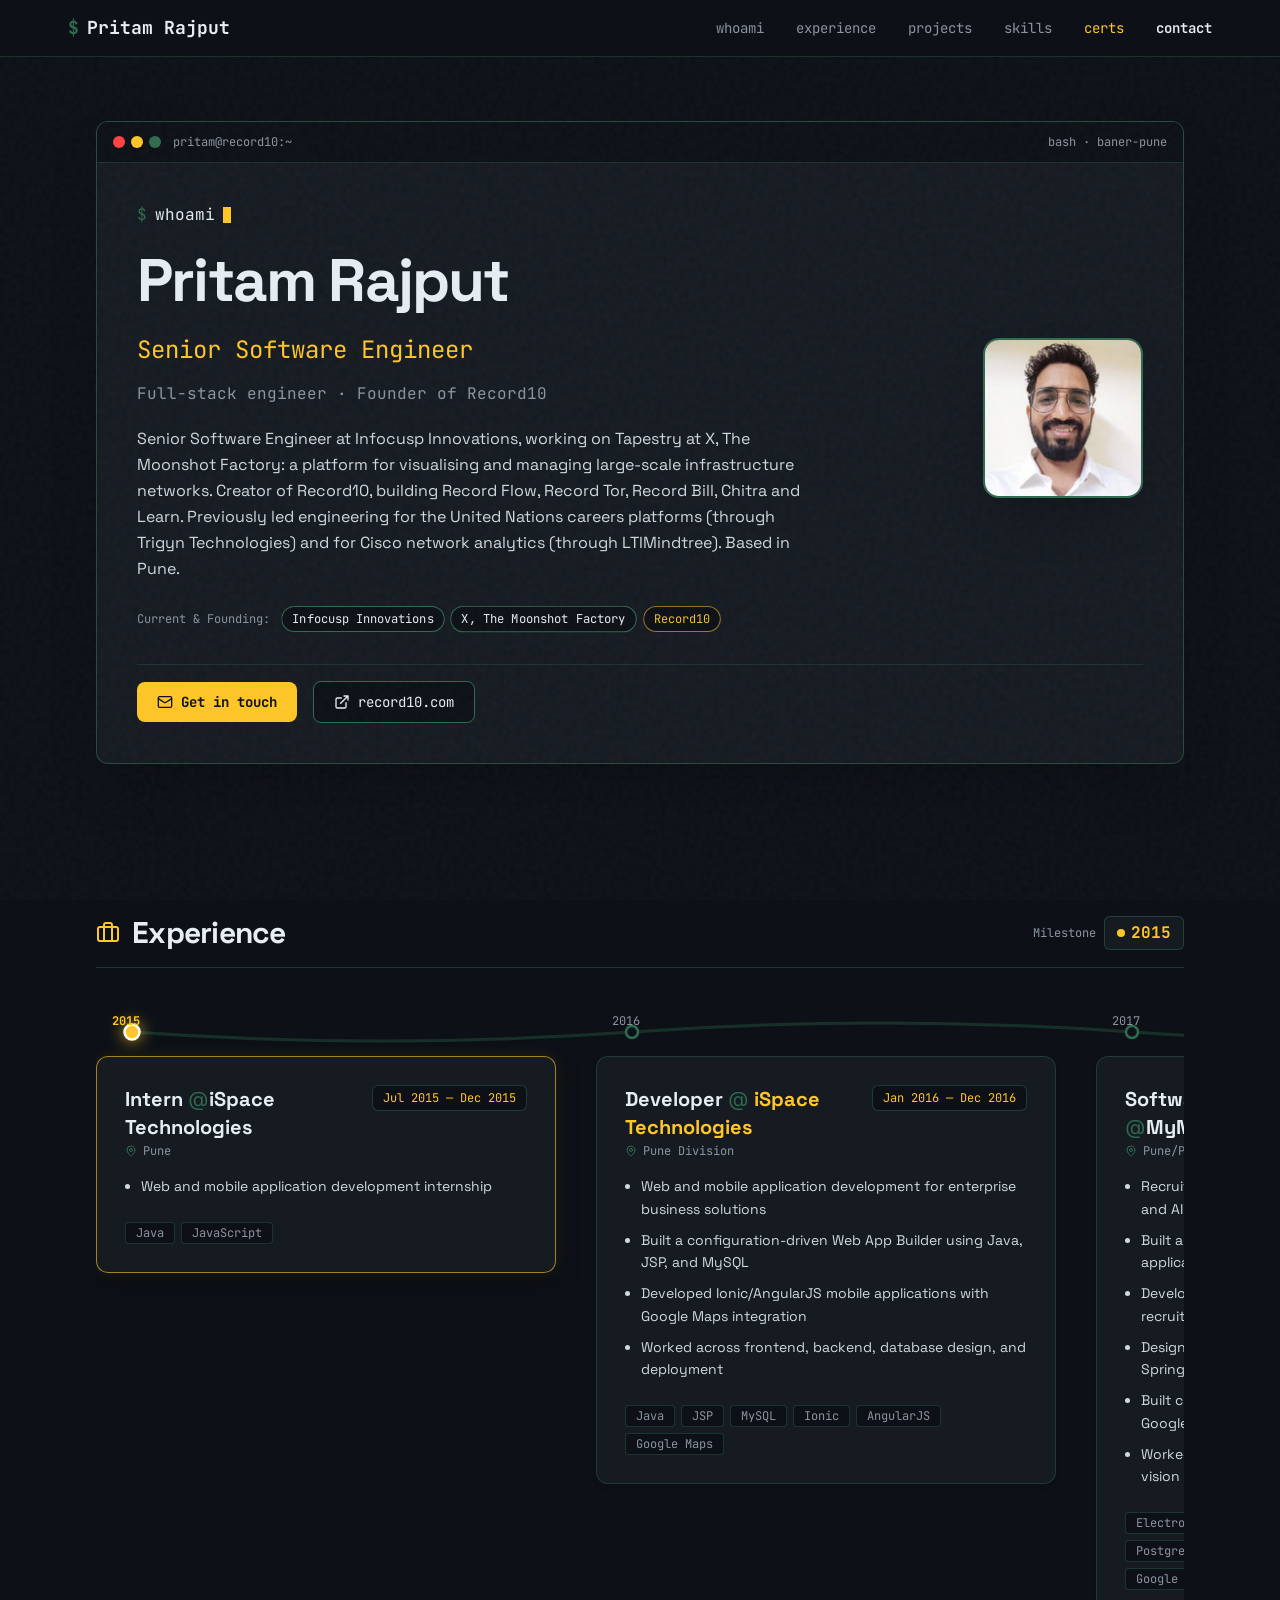
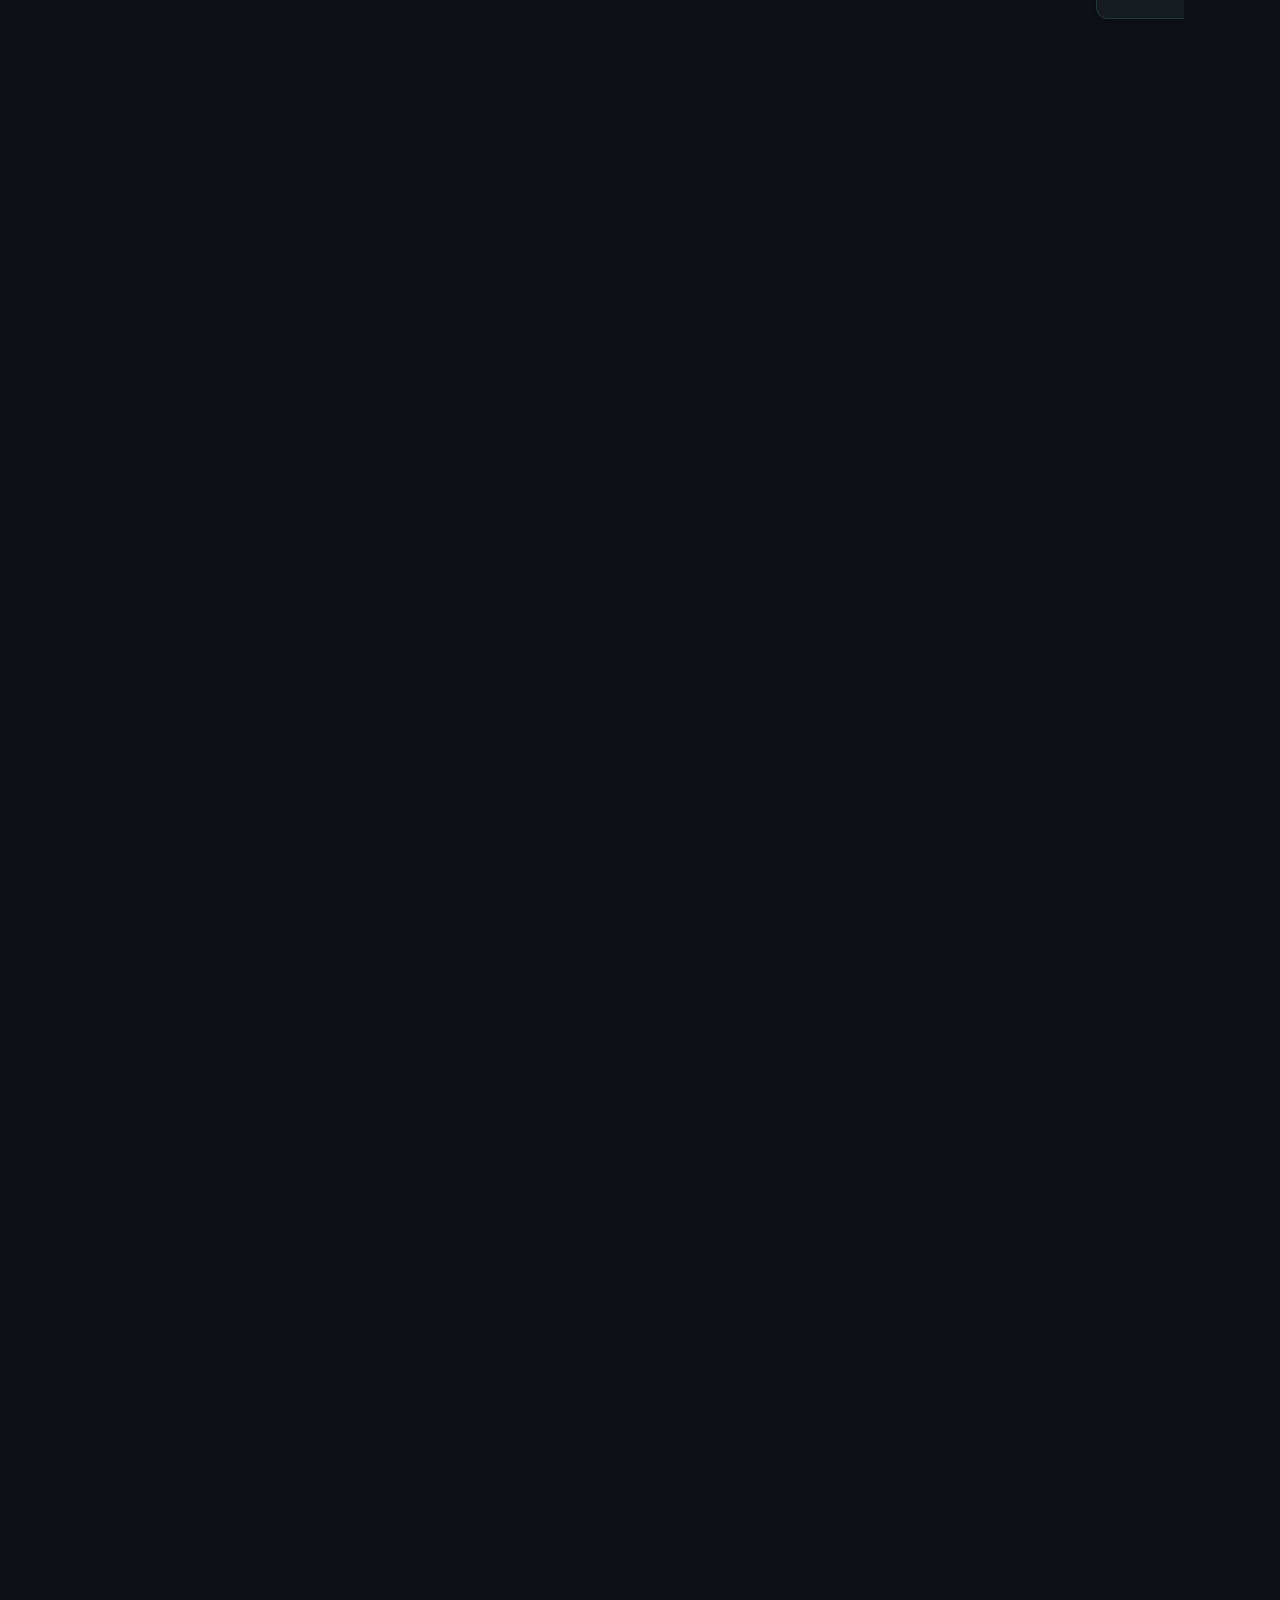
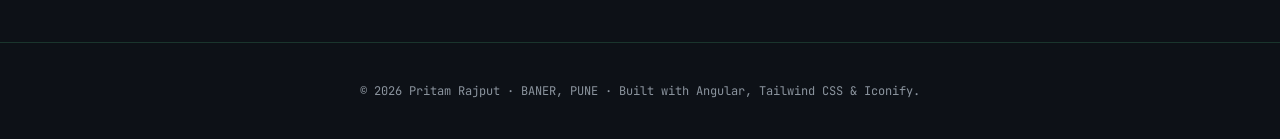
==== commit 11b1df58: "deploy: 2026-11-26 22:10:23 (pritam master 5c4b99a)" ====
--- a/index.html
+++ b/index.html
@@ -60,9 +60,9 @@
     ]
   }
   </script>
-<link rel="stylesheet" href="styles-EIU2SPXI.css"><style ng-app-id="ng">[_nghost-ng-c3265946598]{display:block;min-height:100vh}.nav-link-active[_ngcontent-ng-c3265946598]{color:#ffc627!important}</style><style ng-app-id="ng">[_nghost-ng-c3287716759]{display:contents}</style><style ng-app-id="ng">[_nghost-ng-c2853833516]{display:block}.hero-name-visual[_ngcontent-ng-c2853833516]{letter-spacing:-.03em;font-feature-settings:"cv02","cv03","cv04","cv11"}.hero-bg-grid[_ngcontent-ng-c2853833516]{background-image:radial-gradient(circle,rgba(47,107,79,.2) 1px,transparent 1px);background-size:24px 24px}</style></head>
+<link rel="stylesheet" href="styles-EIU2SPXI.css"><style ng-app-id="ng">[_nghost-ng-c2800843407]{display:block;min-height:100vh}.nav-link-active[_ngcontent-ng-c2800843407]{color:#ffc627!important}</style><style ng-app-id="ng">[_nghost-ng-c3287716759]{display:contents}</style><style ng-app-id="ng">[_nghost-ng-c2853833516]{display:block}.hero-name-visual[_ngcontent-ng-c2853833516]{letter-spacing:-.03em;font-feature-settings:"cv02","cv03","cv04","cv11"}.hero-bg-grid[_ngcontent-ng-c2853833516]{background-image:radial-gradient(circle,rgba(47,107,79,.2) 1px,transparent 1px);background-size:24px 24px}</style></head>
 <body>
-  <app-root ng-version="22.3.0" _nghost-ng-c3265946598="" ng-server-context="ssg"><div _ngcontent-ng-c3265946598="" aria-hidden="true" class="fixed top-0 left-0 h-[2px] bg-amber-400 z-50 transform-origin-left origin-left w-full scale-x-0 pointer-events-none"></div><a _ngcontent-ng-c3265946598="" href="#main" class="skip-link">Skip to main content</a><div _ngcontent-ng-c3265946598="" aria-hidden="true" class="grain-overlay"></div><app-cursor _ngcontent-ng-c3265946598="" _nghost-ng-c3287716759=""><div _ngcontent-ng-c3287716759="" aria-hidden="true" class="custom-cursor fixed top-0 left-0 pointer-events-none z-0 w-7 h-7 -mt-3.5 -ml-3.5 rounded-full border border-[#FFC627]/80 bg-[#FFC627]/10 hidden opacity-0 will-change-transform"></div></app-cursor><header _ngcontent-ng-c3265946598="" class="sticky top-0 z-50 backdrop-blur-md bg-[#0d1117]/85 border-b border-[#2f6b4f]/40 px-4 sm:px-8 py-3.5"><div _ngcontent-ng-c3265946598="" class="max-w-6xl mx-auto flex items-center justify-between gap-4 min-w-0"><div _ngcontent-ng-c3265946598="" class="flex items-center min-w-0"><a _ngcontent-ng-c3265946598="" href="#about" class="flex items-center gap-2 text-base sm:text-lg font-mono font-bold text-[#e6edf3] hover:text-[#FFC627] transition-colors focus-visible:ring-2 focus-visible:ring-[#FFC627] rounded px-1 whitespace-nowrap min-w-0"><span _ngcontent-ng-c3265946598="" class="text-[#2f6b4f] shrink-0">$</span><span _ngcontent-ng-c3265946598="" class="truncate">Pritam Rajput</span></a></div><nav _ngcontent-ng-c3265946598="" aria-label="Main Navigation" class="hidden md:block"><ul _ngcontent-ng-c3265946598="" class="flex items-center gap-3 lg:gap-6 text-sm font-mono text-[#8b949e]"><li _ngcontent-ng-c3265946598=""><a _ngcontent-ng-c3265946598="" href="#about" class="hover:text-[#e6edf3] transition-colors focus-visible:ring-2 focus-visible:ring-[#FFC627] rounded px-1 nav-link-active">whoami</a></li><li _ngcontent-ng-c3265946598=""><a _ngcontent-ng-c3265946598="" href="#experience" class="hover:text-[#e6edf3] transition-colors focus-visible:ring-2 focus-visible:ring-[#FFC627] rounded px-1">experience</a></li><li _ngcontent-ng-c3265946598=""><a _ngcontent-ng-c3265946598="" href="#projects" class="hover:text-[#e6edf3] transition-colors focus-visible:ring-2 focus-visible:ring-[#FFC627] rounded px-1">projects</a></li><li _ngcontent-ng-c3265946598=""><a _ngcontent-ng-c3265946598="" href="#skills" class="hover:text-[#e6edf3] transition-colors focus-visible:ring-2 focus-visible:ring-[#FFC627] rounded px-1">skills</a></li><li _ngcontent-ng-c3265946598=""><a _ngcontent-ng-c3265946598="" href="#certifications" class="hover:text-[#e6edf3] transition-colors focus-visible:ring-2 focus-visible:ring-[#FFC627] rounded px-1">certs</a></li><li _ngcontent-ng-c3265946598=""><a _ngcontent-ng-c3265946598="" href="#contact" class="hover:text-[#FFC627] text-[#e6edf3] transition-colors focus-visible:ring-2 focus-visible:ring-[#FFC627] rounded px-1 font-semibold">contact</a></li></ul></nav><div _ngcontent-ng-c3265946598="" class="flex items-center md:hidden shrink-0"><button _ngcontent-ng-c3265946598="" type="button" aria-label="Toggle navigation" aria-controls="mobile-nav" class="inline-flex items-center justify-center p-2 rounded-lg text-[#8b949e] hover:text-[#e6edf3] hover:bg-[#161b22] border border-[#2f6b4f]/40 focus-visible:outline-none focus-visible:ring-2 focus-visible:ring-[#FFC627] transition-colors" aria-expanded="false"><span _ngcontent-ng-c3265946598="" aria-hidden="true" class="icon-[lucide--menu] text-xl"></span></button></div></div><!----></header><main _ngcontent-ng-c3265946598="" id="main" class="max-w-6xl mx-auto px-4 sm:px-8 py-8 sm:py-16 space-y-section min-w-0"><app-hero _ngcontent-ng-c3265946598="" _nghost-ng-c2853833516=""><section _ngcontent-ng-c2853833516="" id="about" aria-labelledby="hero-heading" class="relative scroll-mt-24"><div _ngcontent-ng-c2853833516="" aria-hidden="true" class="hero-bg-grid absolute inset-0 pointer-events-none -z-10 opacity-30"></div><div _ngcontent-ng-c2853833516="" aria-hidden="true" class="absolute -top-16 -left-16 w-80 h-80 bg-[#2f6b4f]/20 rounded-full blur-3xl pointer-events-none -z-10"></div><div _ngcontent-ng-c2853833516="" aria-hidden="true" class="absolute -bottom-16 -right-16 w-80 h-80 bg-[#FFC627]/10 rounded-full blur-3xl pointer-events-none -z-10"></div><div _ngcontent-ng-c2853833516="" class="bg-[#161b22] border border-[#2f6b4f]/60 rounded-xl overflow-hidden shadow-2xl relative"><div _ngcontent-ng-c2853833516="" class="bg-[#0d1117] border-b border-[#2f6b4f]/40 px-3 sm:px-4 py-2.5 sm:py-3 flex items-center justify-between gap-2 select-none min-w-0"><div _ngcontent-ng-c2853833516="" class="flex items-center gap-2 min-w-0"><div _ngcontent-ng-c2853833516="" class="flex items-center gap-1.5 shrink-0"><span _ngcontent-ng-c2853833516="" class="w-2.5 h-2.5 sm:w-3 sm:h-3 rounded-full bg-[#FF4343] inline-block"></span><span _ngcontent-ng-c2853833516="" class="w-2.5 h-2.5 sm:w-3 sm:h-3 rounded-full bg-[#FFC627] inline-block"></span><span _ngcontent-ng-c2853833516="" class="w-2.5 h-2.5 sm:w-3 sm:h-3 rounded-full bg-[#2f6b4f] inline-block"></span></div><span _ngcontent-ng-c2853833516="" class="text-xs font-mono text-[#8b949e] ml-1 truncate">pritam@record10:~</span></div><div _ngcontent-ng-c2853833516="" class="text-xs font-mono text-[#8b949e] shrink-0 hidden min-[480px]:block">bash · baner-pune</div></div><div _ngcontent-ng-c2853833516="" class="p-5 sm:p-8 md:p-10 space-y-6 sm:space-y-8 min-w-0"><div _ngcontent-ng-c2853833516="" class="flex flex-col-reverse md:flex-row items-start md:items-center justify-between gap-6 sm:gap-8 min-w-0"><div _ngcontent-ng-c2853833516="" class="space-y-4 max-w-2xl min-w-0"><div _ngcontent-ng-c2853833516="" class="font-mono text-sm sm:text-base text-[#2f6b4f] flex items-center gap-2 leading-normal"><span _ngcontent-ng-c2853833516="" class="select-none">$</span><span _ngcontent-ng-c2853833516="" class="text-[#e6edf3]">whoami</span><span _ngcontent-ng-c2853833516="" class="inline-block w-2 h-4 bg-[#FFC627] animate-pulse"></span></div><h1 _ngcontent-ng-c2853833516="" id="hero-heading" class="text-3xl sm:text-5xl md:text-6xl font-extrabold tracking-tight text-[#e6edf3] leading-tight break-words"><span _ngcontent-ng-c2853833516="" class="hero-name-visual inline-block">Pritam Rajput</span></h1><p _ngcontent-ng-c2853833516="" class="text-xl sm:text-2xl font-mono text-[#FFC627]"> Senior Software Engineer </p><p _ngcontent-ng-c2853833516="" class="text-sm sm:text-base font-mono text-[#8b949e]"> Full-stack engineer · Founder of Record10 </p><p _ngcontent-ng-c2853833516="" class="text-base text-[#e6edf3]/90 leading-relaxed pt-1"> Senior Software Engineer at Infocusp Innovations, working on Tapestry at X, The Moonshot Factory: a platform for visualising and managing large-scale infrastructure networks. Creator of Record10, building Record Flow, Record Tor, Record Bill, Chitra and Learn. Previously led engineering for the United Nations careers platforms (through Trigyn Technologies) and for Cisco network analytics (through LTIMindtree). Based in Pune. </p><div _ngcontent-ng-c2853833516="" class="flex flex-wrap items-center gap-2 pt-2"><span _ngcontent-ng-c2853833516="" class="text-xs font-mono text-[#8b949e] mr-1">Current &amp; Founding:</span><span _ngcontent-ng-c2853833516="" class="org-chip px-2.5 py-1 rounded-full text-xs font-mono bg-[#0d1117] border border-[#2f6b4f] text-[#e6edf3]">Infocusp Innovations</span><span _ngcontent-ng-c2853833516="" class="org-chip px-2.5 py-1 rounded-full text-xs font-mono bg-[#0d1117] border border-[#2f6b4f] text-[#e6edf3]">X, The Moonshot Factory</span><span _ngcontent-ng-c2853833516="" class="org-chip px-2.5 py-1 rounded-full text-xs font-mono bg-[#0d1117] border border-[#FFC627]/60 text-[#FFC627]">Record10</span></div></div><div _ngcontent-ng-c2853833516="" class="shrink-0 mx-auto md:mx-0"><picture _ngcontent-ng-c2853833516=""><source _ngcontent-ng-c2853833516="" srcset="/assets/profile-photo-160.avif 1x, /assets/profile-photo-320.avif 2x" type="image/avif"><source _ngcontent-ng-c2853833516="" srcset="/assets/profile-photo-160.webp 1x, /assets/profile-photo-320.webp 2x" type="image/webp"><img _ngcontent-ng-c2853833516="" src="/assets/profile-photo.jpg" alt="Pritam Rajput" width="160" height="160" class="rounded-2xl border-2 border-[#2f6b4f] shadow-2xl object-cover w-32 h-32 sm:w-40 sm:h-40"></picture></div></div><div _ngcontent-ng-c2853833516="" class="pt-4 border-t border-[#2f6b4f]/30 flex flex-wrap items-center gap-4"><a _ngcontent-ng-c2853833516="" href="#contact" class="inline-flex items-center gap-2 px-5 py-2.5 rounded-lg bg-[#FFC627] text-[#0d1117] font-mono font-bold text-sm hover:bg-[#FFC627]/90 transition-colors focus-visible:ring-2 focus-visible:ring-[#FFC627]"><span _ngcontent-ng-c2853833516="" class="icon-[lucide--mail] text-base"></span><span _ngcontent-ng-c2853833516="">Get in touch</span></a><a _ngcontent-ng-c2853833516="" href="https://record10.com" target="_blank" rel="noopener noreferrer" class="inline-flex items-center gap-2 px-5 py-2.5 rounded-lg bg-[#0d1117] border border-[#2f6b4f] text-[#e6edf3] font-mono text-sm hover:border-[#FFC627] hover:text-[#FFC627] transition-colors focus-visible:ring-2 focus-visible:ring-[#FFC627]"><span _ngcontent-ng-c2853833516="" class="icon-[lucide--external-link] text-base"></span><span _ngcontent-ng-c2853833516="">record10.com</span></a></div></div></div><div _ngcontent-ng-c2853833516="" class="mt-8 flex flex-col items-center justify-center gap-2 text-xs font-mono text-[#8b949e]/80"><span _ngcontent-ng-c2853833516="">scroll to explore</span><span _ngcontent-ng-c2853833516="" class="icon-[lucide--chevron-down] text-lg text-[#FFC627] animate-bounce"></span></div></section></app-hero><!----><!----><section _ngcontent-ng-c3265946598="" id="experience" aria-labelledby="experience-heading" class="scroll-mt-24 space-y-8"><div _ngcontent-ng-c3265946598="" class="flex items-center gap-3 border-b border-[#2f6b4f]/40 pb-4"><span _ngcontent-ng-c3265946598="" class="icon-[lucide--briefcase] text-2xl text-[#FFC627]"></span><h2 _ngcontent-ng-c3265946598="" id="experience-heading" class="text-3xl font-extrabold tracking-tight text-[#e6edf3]">Experience</h2><span _ngcontent-ng-c3265946598="" class="text-xs font-mono text-[#8b949e] ml-auto">2015 — Present</span></div><ol _ngcontent-ng-c3265946598="" aria-label="Career experience fallback" class="relative pl-6 sm:pl-8 border-l-2 border-[#2f6b4f]/50 space-y-12 list-none"><li _ngcontent-ng-c3265946598="" class="relative group"><div _ngcontent-ng-c3265946598="" class="absolute -left-[31px] sm:-left-[39px] top-1.5 w-3.5 h-3.5 rounded-full bg-[#0d1117] border-2 border-[#FFC627]"></div><article _ngcontent-ng-c3265946598="" class="bg-[#161b22] border border-[#2f6b4f]/40 rounded-xl p-5 sm:p-7 space-y-4 shadow-md"><div _ngcontent-ng-c3265946598="" class="flex flex-col sm:flex-row sm:items-baseline justify-between gap-2"><div _ngcontent-ng-c3265946598=""><h3 _ngcontent-ng-c3265946598="" class="text-xl font-bold text-[#e6edf3]"> Software Engineer <span _ngcontent-ng-c3265946598="" class="text-[#2f6b4f] font-normal">@</span><!----><span _ngcontent-ng-c3265946598="" class="text-[#e6edf3]">X, The Moonshot Factory</span><!----></h3><p _ngcontent-ng-c3265946598="" class="text-xs font-mono text-[#8b949e] mt-0.5">Baner, Pune</p></div><div _ngcontent-ng-c3265946598="" class="shrink-0 font-mono text-xs text-[#FFC627] bg-[#0d1117] border border-[#2f6b4f]/50 px-2.5 py-1 rounded-md self-start"> Mar 2024 — Present </div></div><ul _ngcontent-ng-c3265946598="" class="space-y-2 text-sm text-[#e6edf3]/90 list-disc list-outside ml-4"><li _ngcontent-ng-c3265946598="" class="leading-relaxed">Working on Tapestry (via Infocusp Innovations), a platform for visualising and managing large-scale infrastructure networks.</li><!----></ul><div _ngcontent-ng-c3265946598="" class="flex flex-wrap gap-1.5 pt-2"><span _ngcontent-ng-c3265946598="" class="text-xs font-mono bg-[#0d1117] border border-[#2f6b4f]/40 text-[#8b949e] px-2.5 py-0.5 rounded"> Angular </span><span _ngcontent-ng-c3265946598="" class="text-xs font-mono bg-[#0d1117] border border-[#2f6b4f]/40 text-[#8b949e] px-2.5 py-0.5 rounded"> TypeScript </span><span _ngcontent-ng-c3265946598="" class="text-xs font-mono bg-[#0d1117] border border-[#2f6b4f]/40 text-[#8b949e] px-2.5 py-0.5 rounded"> gRPC </span><span _ngcontent-ng-c3265946598="" class="text-xs font-mono bg-[#0d1117] border border-[#2f6b4f]/40 text-[#8b949e] px-2.5 py-0.5 rounded"> GraphQL </span><span _ngcontent-ng-c3265946598="" class="text-xs font-mono bg-[#0d1117] border border-[#2f6b4f]/40 text-[#8b949e] px-2.5 py-0.5 rounded"> Bazel </span><span _ngcontent-ng-c3265946598="" class="text-xs font-mono bg-[#0d1117] border border-[#2f6b4f]/40 text-[#8b949e] px-2.5 py-0.5 rounded"> PostgreSQL </span><span _ngcontent-ng-c3265946598="" class="text-xs font-mono bg-[#0d1117] border border-[#2f6b4f]/40 text-[#8b949e] px-2.5 py-0.5 rounded"> Mapbox GL </span><!----></div></article></li><li _ngcontent-ng-c3265946598="" class="relative group"><div _ngcontent-ng-c3265946598="" class="absolute -left-[31px] sm:-left-[39px] top-1.5 w-3.5 h-3.5 rounded-full bg-[#0d1117] border-2 border-[#FFC627]"></div><article _ngcontent-ng-c3265946598="" class="bg-[#161b22] border border-[#2f6b4f]/40 rounded-xl p-5 sm:p-7 space-y-4 shadow-md"><div _ngcontent-ng-c3265946598="" class="flex flex-col sm:flex-row sm:items-baseline justify-between gap-2"><div _ngcontent-ng-c3265946598=""><h3 _ngcontent-ng-c3265946598="" class="text-xl font-bold text-[#e6edf3]"> Senior Software Engineer 3 <span _ngcontent-ng-c3265946598="" class="text-[#2f6b4f] font-normal">@</span><!----><span _ngcontent-ng-c3265946598="" class="text-[#e6edf3]">Infocusp Innovations</span><!----></h3><p _ngcontent-ng-c3265946598="" class="text-xs font-mono text-[#8b949e] mt-0.5">Pune</p></div><div _ngcontent-ng-c3265946598="" class="shrink-0 font-mono text-xs text-[#FFC627] bg-[#0d1117] border border-[#2f6b4f]/50 px-2.5 py-1 rounded-md self-start"> Mar 2024 — Present </div></div><ul _ngcontent-ng-c3265946598="" class="space-y-2 text-sm text-[#e6edf3]/90 list-disc list-outside ml-4"><li _ngcontent-ng-c3265946598="" class="leading-relaxed">Contributing to Tapestry, a platform for visualization, analysis, and management of large-scale infrastructure networks</li><li _ngcontent-ng-c3265946598="" class="leading-relaxed">Developed Angular-based applications supporting complex visualization and operational workflows</li><li _ngcontent-ng-c3265946598="" class="leading-relaxed">Integrated frontend systems with gRPC, GraphQL, and distributed backend services</li><li _ngcontent-ng-c3265946598="" class="leading-relaxed">Contributed to geospatial and 3D visualization capabilities using modern mapping technologies</li><li _ngcontent-ng-c3265946598="" class="leading-relaxed">Worked within a Bazel-based monorepo environment, focusing on performance, scalability, and maintainability</li><!----></ul><div _ngcontent-ng-c3265946598="" class="flex flex-wrap gap-1.5 pt-2"><span _ngcontent-ng-c3265946598="" class="text-xs font-mono bg-[#0d1117] border border-[#2f6b4f]/40 text-[#8b949e] px-2.5 py-0.5 rounded"> Angular </span><span _ngcontent-ng-c3265946598="" class="text-xs font-mono bg-[#0d1117] border border-[#2f6b4f]/40 text-[#8b949e] px-2.5 py-0.5 rounded"> TypeScript </span><span _ngcontent-ng-c3265946598="" class="text-xs font-mono bg-[#0d1117] border border-[#2f6b4f]/40 text-[#8b949e] px-2.5 py-0.5 rounded"> gRPC </span><span _ngcontent-ng-c3265946598="" class="text-xs font-mono bg-[#0d1117] border border-[#2f6b4f]/40 text-[#8b949e] px-2.5 py-0.5 rounded"> GraphQL </span><span _ngcontent-ng-c3265946598="" class="text-xs font-mono bg-[#0d1117] border border-[#2f6b4f]/40 text-[#8b949e] px-2.5 py-0.5 rounded"> Bazel </span><span _ngcontent-ng-c3265946598="" class="text-xs font-mono bg-[#0d1117] border border-[#2f6b4f]/40 text-[#8b949e] px-2.5 py-0.5 rounded"> PostgreSQL </span><span _ngcontent-ng-c3265946598="" class="text-xs font-mono bg-[#0d1117] border border-[#2f6b4f]/40 text-[#8b949e] px-2.5 py-0.5 rounded"> Mapbox GL </span><!----></div></article></li><li _ngcontent-ng-c3265946598="" class="relative group"><div _ngcontent-ng-c3265946598="" class="absolute -left-[31px] sm:-left-[39px] top-1.5 w-3.5 h-3.5 rounded-full bg-[#0d1117] border-2 border-[#FFC627]"></div><article _ngcontent-ng-c3265946598="" class="bg-[#161b22] border border-[#2f6b4f]/40 rounded-xl p-5 sm:p-7 space-y-4 shadow-md"><div _ngcontent-ng-c3265946598="" class="flex flex-col sm:flex-row sm:items-baseline justify-between gap-2"><div _ngcontent-ng-c3265946598=""><h3 _ngcontent-ng-c3265946598="" class="text-xl font-bold text-[#e6edf3]"> Creator and Lead Engineer <span _ngcontent-ng-c3265946598="" class="text-[#2f6b4f] font-normal">@</span><!----><span _ngcontent-ng-c3265946598="" class="text-[#e6edf3]">Record10</span><!----></h3><p _ngcontent-ng-c3265946598="" class="text-xs font-mono text-[#8b949e] mt-0.5">Pune District, Maharashtra, India</p></div><div _ngcontent-ng-c3265946598="" class="shrink-0 font-mono text-xs text-[#FFC627] bg-[#0d1117] border border-[#2f6b4f]/50 px-2.5 py-1 rounded-md self-start"> Jan 2020 — Present </div></div><ul _ngcontent-ng-c3265946598="" class="space-y-2 text-sm text-[#e6edf3]/90 list-disc list-outside ml-4"><li _ngcontent-ng-c3265946598="" class="leading-relaxed">Designed, developed, and maintained multiple software products from scratch, owning architecture, full-stack development, deployment, and product evolution.</li><li _ngcontent-ng-c3265946598="" class="leading-relaxed">Built and shipped Record Flow, Record Tor, and Record Bill (all on record10.com).</li><!----></ul><div _ngcontent-ng-c3265946598="" class="flex flex-wrap gap-1.5 pt-2"><span _ngcontent-ng-c3265946598="" class="text-xs font-mono bg-[#0d1117] border border-[#2f6b4f]/40 text-[#8b949e] px-2.5 py-0.5 rounded"> Rust </span><span _ngcontent-ng-c3265946598="" class="text-xs font-mono bg-[#0d1117] border border-[#2f6b4f]/40 text-[#8b949e] px-2.5 py-0.5 rounded"> Angular </span><span _ngcontent-ng-c3265946598="" class="text-xs font-mono bg-[#0d1117] border border-[#2f6b4f]/40 text-[#8b949e] px-2.5 py-0.5 rounded"> TypeScript </span><span _ngcontent-ng-c3265946598="" class="text-xs font-mono bg-[#0d1117] border border-[#2f6b4f]/40 text-[#8b949e] px-2.5 py-0.5 rounded"> Node.js </span><span _ngcontent-ng-c3265946598="" class="text-xs font-mono bg-[#0d1117] border border-[#2f6b4f]/40 text-[#8b949e] px-2.5 py-0.5 rounded"> PostgreSQL </span><!----></div></article></li><li _ngcontent-ng-c3265946598="" class="relative group"><div _ngcontent-ng-c3265946598="" class="absolute -left-[31px] sm:-left-[39px] top-1.5 w-3.5 h-3.5 rounded-full bg-[#0d1117] border-2 border-[#FFC627]"></div><article _ngcontent-ng-c3265946598="" class="bg-[#161b22] border border-[#2f6b4f]/40 rounded-xl p-5 sm:p-7 space-y-4 shadow-md"><div _ngcontent-ng-c3265946598="" class="flex flex-col sm:flex-row sm:items-baseline justify-between gap-2"><div _ngcontent-ng-c3265946598=""><h3 _ngcontent-ng-c3265946598="" class="text-xl font-bold text-[#e6edf3]"> Tech Team Lead (Cisco account) <span _ngcontent-ng-c3265946598="" class="text-[#2f6b4f] font-normal">@</span><!----><span _ngcontent-ng-c3265946598="" class="text-[#e6edf3]">LTIMindtree</span><!----></h3><p _ngcontent-ng-c3265946598="" class="text-xs font-mono text-[#8b949e] mt-0.5">Pune District</p></div><div _ngcontent-ng-c3265946598="" class="shrink-0 font-mono text-xs text-[#FFC627] bg-[#0d1117] border border-[#2f6b4f]/50 px-2.5 py-1 rounded-md self-start"> Apr 2022 — Mar 2024 </div></div><ul _ngcontent-ng-c3265946598="" class="space-y-2 text-sm text-[#e6edf3]/90 list-disc list-outside ml-4"><li _ngcontent-ng-c3265946598="" class="leading-relaxed">Led engineering for telecom network management and analytics platforms</li><li _ngcontent-ng-c3265946598="" class="leading-relaxed">Developed backend services using Node.js, Java, and Python</li><li _ngcontent-ng-c3265946598="" class="leading-relaxed">Built microservices for performance analysis and bottleneck identification</li><li _ngcontent-ng-c3265946598="" class="leading-relaxed">Created automated log collection tools to simplify troubleshooting and support</li><li _ngcontent-ng-c3265946598="" class="leading-relaxed">Architected a quarterly analytics portal using Angular and Java</li><!----></ul><div _ngcontent-ng-c3265946598="" class="flex flex-wrap gap-1.5 pt-2"><span _ngcontent-ng-c3265946598="" class="text-xs font-mono bg-[#0d1117] border border-[#2f6b4f]/40 text-[#8b949e] px-2.5 py-0.5 rounded"> Node.js </span><span _ngcontent-ng-c3265946598="" class="text-xs font-mono bg-[#0d1117] border border-[#2f6b4f]/40 text-[#8b949e] px-2.5 py-0.5 rounded"> Java </span><span _ngcontent-ng-c3265946598="" class="text-xs font-mono bg-[#0d1117] border border-[#2f6b4f]/40 text-[#8b949e] px-2.5 py-0.5 rounded"> Python </span><span _ngcontent-ng-c3265946598="" class="text-xs font-mono bg-[#0d1117] border border-[#2f6b4f]/40 text-[#8b949e] px-2.5 py-0.5 rounded"> Angular </span><!----></div></article></li><li _ngcontent-ng-c3265946598="" class="relative group"><div _ngcontent-ng-c3265946598="" class="absolute -left-[31px] sm:-left-[39px] top-1.5 w-3.5 h-3.5 rounded-full bg-[#0d1117] border-2 border-[#FFC627]"></div><article _ngcontent-ng-c3265946598="" class="bg-[#161b22] border border-[#2f6b4f]/40 rounded-xl p-5 sm:p-7 space-y-4 shadow-md"><div _ngcontent-ng-c3265946598="" class="flex flex-col sm:flex-row sm:items-baseline justify-between gap-2"><div _ngcontent-ng-c3265946598=""><h3 _ngcontent-ng-c3265946598="" class="text-xl font-bold text-[#e6edf3]"> Sr. Software Engineer (United Nations) <span _ngcontent-ng-c3265946598="" class="text-[#2f6b4f] font-normal">@</span><!----><span _ngcontent-ng-c3265946598="" class="text-[#e6edf3]">Trigyn Technologies</span><!----></h3><p _ngcontent-ng-c3265946598="" class="text-xs font-mono text-[#8b949e] mt-0.5">Pune Division</p></div><div _ngcontent-ng-c3265946598="" class="shrink-0 font-mono text-xs text-[#FFC627] bg-[#0d1117] border border-[#2f6b4f]/50 px-2.5 py-1 rounded-md self-start"> Dec 2020 — Apr 2022 </div></div><ul _ngcontent-ng-c3265946598="" class="space-y-2 text-sm text-[#e6edf3]/90 list-disc list-outside ml-4"><li _ngcontent-ng-c3265946598="" class="leading-relaxed">Built global public site frameworks and HR platforms for the United Nations, supporting international hiring</li><li _ngcontent-ng-c3265946598="" class="leading-relaxed">Architected and developed UN Careers and OneHR portals using the MEAN stack</li><li _ngcontent-ng-c3265946598="" class="leading-relaxed">Designed secure authentication and enterprise application architecture</li><li _ngcontent-ng-c3265946598="" class="leading-relaxed">Built reusable Angular libraries, services, and UI components</li><li _ngcontent-ng-c3265946598="" class="leading-relaxed">Developed APIs and database models for complex recruitment workflows</li><!----></ul><div _ngcontent-ng-c3265946598="" class="flex flex-wrap gap-1.5 pt-2"><span _ngcontent-ng-c3265946598="" class="text-xs font-mono bg-[#0d1117] border border-[#2f6b4f]/40 text-[#8b949e] px-2.5 py-0.5 rounded"> Angular </span><span _ngcontent-ng-c3265946598="" class="text-xs font-mono bg-[#0d1117] border border-[#2f6b4f]/40 text-[#8b949e] px-2.5 py-0.5 rounded"> Node.js </span><span _ngcontent-ng-c3265946598="" class="text-xs font-mono bg-[#0d1117] border border-[#2f6b4f]/40 text-[#8b949e] px-2.5 py-0.5 rounded"> Express </span><span _ngcontent-ng-c3265946598="" class="text-xs font-mono bg-[#0d1117] border border-[#2f6b4f]/40 text-[#8b949e] px-2.5 py-0.5 rounded"> MongoDB </span><span _ngcontent-ng-c3265946598="" class="text-xs font-mono bg-[#0d1117] border border-[#2f6b4f]/40 text-[#8b949e] px-2.5 py-0.5 rounded"> MEAN stack </span><!----></div></article></li><li _ngcontent-ng-c3265946598="" class="relative group"><div _ngcontent-ng-c3265946598="" class="absolute -left-[31px] sm:-left-[39px] top-1.5 w-3.5 h-3.5 rounded-full bg-[#0d1117] border-2 border-[#FFC627]"></div><article _ngcontent-ng-c3265946598="" class="bg-[#161b22] border border-[#2f6b4f]/40 rounded-xl p-5 sm:p-7 space-y-4 shadow-md"><div _ngcontent-ng-c3265946598="" class="flex flex-col sm:flex-row sm:items-baseline justify-between gap-2"><div _ngcontent-ng-c3265946598=""><h3 _ngcontent-ng-c3265946598="" class="text-xl font-bold text-[#e6edf3]"> Software Engineer <span _ngcontent-ng-c3265946598="" class="text-[#2f6b4f] font-normal">@</span><!----><span _ngcontent-ng-c3265946598="" class="text-[#e6edf3]">MyNextHire</span><!----></h3><p _ngcontent-ng-c3265946598="" class="text-xs font-mono text-[#8b949e] mt-0.5">Pune/Pimpri-Chinchwad</p></div><div _ngcontent-ng-c3265946598="" class="shrink-0 font-mono text-xs text-[#FFC627] bg-[#0d1117] border border-[#2f6b4f]/50 px-2.5 py-1 rounded-md self-start"> Jan 2017 — Nov 2020 </div></div><ul _ngcontent-ng-c3265946598="" class="space-y-2 text-sm text-[#e6edf3]/90 list-disc list-outside ml-4"><li _ngcontent-ng-c3265946598="" class="leading-relaxed">Recruitment SaaS ecosystem: desktop, web, reporting, and AI solutions</li><li _ngcontent-ng-c3265946598="" class="leading-relaxed">Built an Electron-based web scraping and screening application from design to deployment</li><li _ngcontent-ng-c3265946598="" class="leading-relaxed">Developed Chrome and Outlook/Office plugins for recruiter productivity</li><li _ngcontent-ng-c3265946598="" class="leading-relaxed">Designed reporting and analytics frameworks using Java Spring and PostgreSQL</li><li _ngcontent-ng-c3265946598="" class="leading-relaxed">Built chatbot solutions using Dialogflow, Node.js, and Google Cloud Functions</li><li _ngcontent-ng-c3265946598="" class="leading-relaxed">Worked on data migration utilities and early computer vision and ML initiatives</li><!----></ul><div _ngcontent-ng-c3265946598="" class="flex flex-wrap gap-1.5 pt-2"><span _ngcontent-ng-c3265946598="" class="text-xs font-mono bg-[#0d1117] border border-[#2f6b4f]/40 text-[#8b949e] px-2.5 py-0.5 rounded"> Electron </span><span _ngcontent-ng-c3265946598="" class="text-xs font-mono bg-[#0d1117] border border-[#2f6b4f]/40 text-[#8b949e] px-2.5 py-0.5 rounded"> Angular </span><span _ngcontent-ng-c3265946598="" class="text-xs font-mono bg-[#0d1117] border border-[#2f6b4f]/40 text-[#8b949e] px-2.5 py-0.5 rounded"> Node.js </span><span _ngcontent-ng-c3265946598="" class="text-xs font-mono bg-[#0d1117] border border-[#2f6b4f]/40 text-[#8b949e] px-2.5 py-0.5 rounded"> Java </span><span _ngcontent-ng-c3265946598="" class="text-xs font-mono bg-[#0d1117] border border-[#2f6b4f]/40 text-[#8b949e] px-2.5 py-0.5 rounded"> Spring </span><span _ngcontent-ng-c3265946598="" class="text-xs font-mono bg-[#0d1117] border border-[#2f6b4f]/40 text-[#8b949e] px-2.5 py-0.5 rounded"> PostgreSQL </span><span _ngcontent-ng-c3265946598="" class="text-xs font-mono bg-[#0d1117] border border-[#2f6b4f]/40 text-[#8b949e] px-2.5 py-0.5 rounded"> Python </span><span _ngcontent-ng-c3265946598="" class="text-xs font-mono bg-[#0d1117] border border-[#2f6b4f]/40 text-[#8b949e] px-2.5 py-0.5 rounded"> Dialogflow </span><span _ngcontent-ng-c3265946598="" class="text-xs font-mono bg-[#0d1117] border border-[#2f6b4f]/40 text-[#8b949e] px-2.5 py-0.5 rounded"> Google Cloud Functions </span><!----></div></article></li><li _ngcontent-ng-c3265946598="" class="relative group"><div _ngcontent-ng-c3265946598="" class="absolute -left-[31px] sm:-left-[39px] top-1.5 w-3.5 h-3.5 rounded-full bg-[#0d1117] border-2 border-[#FFC627]"></div><article _ngcontent-ng-c3265946598="" class="bg-[#161b22] border border-[#2f6b4f]/40 rounded-xl p-5 sm:p-7 space-y-4 shadow-md"><div _ngcontent-ng-c3265946598="" class="flex flex-col sm:flex-row sm:items-baseline justify-between gap-2"><div _ngcontent-ng-c3265946598=""><h3 _ngcontent-ng-c3265946598="" class="text-xl font-bold text-[#e6edf3]"> Developer <span _ngcontent-ng-c3265946598="" class="text-[#2f6b4f] font-normal">@</span><a _ngcontent-ng-c3265946598="" target="_blank" rel="noopener noreferrer" class="text-[#FFC627] hover:underline" href="https://www.linkedin.com/company/united-nations/?lipi=urn%3Ali%3Apage%3Ad_flagship3_profile_view_base%3BURTfo5qOQHC431978PeaKw%3D%3D&amp;licu=urn%3Ali%3Acontrol%3Ad_flagship3_profile_view_base-background_details_company"> iSpace Technologies </a><!----><!----></h3><p _ngcontent-ng-c3265946598="" class="text-xs font-mono text-[#8b949e] mt-0.5">Pune Division</p></div><div _ngcontent-ng-c3265946598="" class="shrink-0 font-mono text-xs text-[#FFC627] bg-[#0d1117] border border-[#2f6b4f]/50 px-2.5 py-1 rounded-md self-start"> Jan 2016 — Dec 2016 </div></div><ul _ngcontent-ng-c3265946598="" class="space-y-2 text-sm text-[#e6edf3]/90 list-disc list-outside ml-4"><li _ngcontent-ng-c3265946598="" class="leading-relaxed">Web and mobile application development for enterprise business solutions</li><li _ngcontent-ng-c3265946598="" class="leading-relaxed">Built a configuration-driven Web App Builder using Java, JSP, and MySQL</li><li _ngcontent-ng-c3265946598="" class="leading-relaxed">Developed Ionic/AngularJS mobile applications with Google Maps integration</li><li _ngcontent-ng-c3265946598="" class="leading-relaxed">Worked across frontend, backend, database design, and deployment</li><!----></ul><div _ngcontent-ng-c3265946598="" class="flex flex-wrap gap-1.5 pt-2"><span _ngcontent-ng-c3265946598="" class="text-xs font-mono bg-[#0d1117] border border-[#2f6b4f]/40 text-[#8b949e] px-2.5 py-0.5 rounded"> Java </span><span _ngcontent-ng-c3265946598="" class="text-xs font-mono bg-[#0d1117] border border-[#2f6b4f]/40 text-[#8b949e] px-2.5 py-0.5 rounded"> JSP </span><span _ngcontent-ng-c3265946598="" class="text-xs font-mono bg-[#0d1117] border border-[#2f6b4f]/40 text-[#8b949e] px-2.5 py-0.5 rounded"> MySQL </span><span _ngcontent-ng-c3265946598="" class="text-xs font-mono bg-[#0d1117] border border-[#2f6b4f]/40 text-[#8b949e] px-2.5 py-0.5 rounded"> Ionic </span><span _ngcontent-ng-c3265946598="" class="text-xs font-mono bg-[#0d1117] border border-[#2f6b4f]/40 text-[#8b949e] px-2.5 py-0.5 rounded"> AngularJS </span><span _ngcontent-ng-c3265946598="" class="text-xs font-mono bg-[#0d1117] border border-[#2f6b4f]/40 text-[#8b949e] px-2.5 py-0.5 rounded"> Google Maps </span><!----></div></article></li><li _ngcontent-ng-c3265946598="" class="relative group"><div _ngcontent-ng-c3265946598="" class="absolute -left-[31px] sm:-left-[39px] top-1.5 w-3.5 h-3.5 rounded-full bg-[#0d1117] border-2 border-[#FFC627]"></div><article _ngcontent-ng-c3265946598="" class="bg-[#161b22] border border-[#2f6b4f]/40 rounded-xl p-5 sm:p-7 space-y-4 shadow-md"><div _ngcontent-ng-c3265946598="" class="flex flex-col sm:flex-row sm:items-baseline justify-between gap-2"><div _ngcontent-ng-c3265946598=""><h3 _ngcontent-ng-c3265946598="" class="text-xl font-bold text-[#e6edf3]"> Intern <span _ngcontent-ng-c3265946598="" class="text-[#2f6b4f] font-normal">@</span><!----><span _ngcontent-ng-c3265946598="" class="text-[#e6edf3]">iSpace Technologies</span><!----></h3><p _ngcontent-ng-c3265946598="" class="text-xs font-mono text-[#8b949e] mt-0.5">Pune</p></div><div _ngcontent-ng-c3265946598="" class="shrink-0 font-mono text-xs text-[#FFC627] bg-[#0d1117] border border-[#2f6b4f]/50 px-2.5 py-1 rounded-md self-start"> Jul 2015 — Dec 2015 </div></div><ul _ngcontent-ng-c3265946598="" class="space-y-2 text-sm text-[#e6edf3]/90 list-disc list-outside ml-4"><li _ngcontent-ng-c3265946598="" class="leading-relaxed">Web and mobile application development internship</li><!----></ul><div _ngcontent-ng-c3265946598="" class="flex flex-wrap gap-1.5 pt-2"><span _ngcontent-ng-c3265946598="" class="text-xs font-mono bg-[#0d1117] border border-[#2f6b4f]/40 text-[#8b949e] px-2.5 py-0.5 rounded"> Java </span><span _ngcontent-ng-c3265946598="" class="text-xs font-mono bg-[#0d1117] border border-[#2f6b4f]/40 text-[#8b949e] px-2.5 py-0.5 rounded"> JavaScript </span><!----></div></article></li><!----></ol></section><!----><!----><!----><section _ngcontent-ng-c3265946598="" id="projects" aria-labelledby="projects-heading" class="scroll-mt-24 space-y-8"><div _ngcontent-ng-c3265946598="" class="flex items-center gap-3 border-b border-[#2f6b4f]/40 pb-4"><span _ngcontent-ng-c3265946598="" class="icon-[lucide--folder-git-2] text-2xl text-[#FFC627]"></span><h2 _ngcontent-ng-c3265946598="" id="projects-heading" class="text-3xl font-extrabold tracking-tight text-[#e6edf3]">Projects</h2><span _ngcontent-ng-c3265946598="" class="text-xs font-mono text-[#8b949e] ml-auto">Record10 Suite</span></div><div _ngcontent-ng-c3265946598="" class="grid grid-cols-1 md:grid-cols-2 lg:grid-cols-3 gap-6"><article _ngcontent-ng-c3265946598="" class="bg-[#161b22] border border-[#2f6b4f]/40 hover:border-[#FFC627]/60 rounded-xl p-6 flex flex-col justify-between space-y-4 shadow-lg transition-all group"><div _ngcontent-ng-c3265946598="" class="space-y-3"><div _ngcontent-ng-c3265946598="" class="flex items-center justify-between"><span _ngcontent-ng-c3265946598="" class="group-hover:scale-110 icon-[lucide--workflow] text-3xl text-[#FFC627] transition-transform"></span><span _ngcontent-ng-c3265946598="" class="text-xs font-mono text-[#8b949e]">Record10</span></div><h3 _ngcontent-ng-c3265946598="" class="text-xl font-bold text-[#e6edf3] group-hover:text-[#FFC627] transition-colors"> Record Flow </h3><p _ngcontent-ng-c3265946598="" class="text-sm text-[#8b949e] leading-relaxed"> Workflow automation and intuition-driven application builder </p></div><div _ngcontent-ng-c3265946598="" class="pt-3 border-t border-[#2f6b4f]/30"><a _ngcontent-ng-c3265946598="" target="_blank" rel="noopener noreferrer" class="inline-flex items-center gap-1.5 text-xs font-mono text-[#FFC627] hover:underline focus-visible:ring-2 focus-visible:ring-[#FFC627] rounded" href="https://record10.com"><span _ngcontent-ng-c3265946598="">Explore application</span><span _ngcontent-ng-c3265946598="" class="icon-[lucide--arrow-up-right] text-sm"></span></a></div></article><article _ngcontent-ng-c3265946598="" class="bg-[#161b22] border border-[#2f6b4f]/40 hover:border-[#FFC627]/60 rounded-xl p-6 flex flex-col justify-between space-y-4 shadow-lg transition-all group"><div _ngcontent-ng-c3265946598="" class="space-y-3"><div _ngcontent-ng-c3265946598="" class="flex items-center justify-between"><span _ngcontent-ng-c3265946598="" class="group-hover:scale-110 icon-[lucide--shield-check] text-3xl text-[#FFC627] transition-transform"></span><span _ngcontent-ng-c3265946598="" class="text-xs font-mono text-[#8b949e]">Record10</span></div><h3 _ngcontent-ng-c3265946598="" class="text-xl font-bold text-[#e6edf3] group-hover:text-[#FFC627] transition-colors"> Record Tor </h3><p _ngcontent-ng-c3265946598="" class="text-sm text-[#8b949e] leading-relaxed"> Private networking and routing utility </p></div><div _ngcontent-ng-c3265946598="" class="pt-3 border-t border-[#2f6b4f]/30"><a _ngcontent-ng-c3265946598="" target="_blank" rel="noopener noreferrer" class="inline-flex items-center gap-1.5 text-xs font-mono text-[#FFC627] hover:underline focus-visible:ring-2 focus-visible:ring-[#FFC627] rounded" href="https://record10.com"><span _ngcontent-ng-c3265946598="">Explore application</span><span _ngcontent-ng-c3265946598="" class="icon-[lucide--arrow-up-right] text-sm"></span></a></div></article><article _ngcontent-ng-c3265946598="" class="bg-[#161b22] border border-[#2f6b4f]/40 hover:border-[#FFC627]/60 rounded-xl p-6 flex flex-col justify-between space-y-4 shadow-lg transition-all group"><div _ngcontent-ng-c3265946598="" class="space-y-3"><div _ngcontent-ng-c3265946598="" class="flex items-center justify-between"><span _ngcontent-ng-c3265946598="" class="group-hover:scale-110 icon-[lucide--receipt] text-3xl text-[#FFC627] transition-transform"></span><span _ngcontent-ng-c3265946598="" class="text-xs font-mono text-[#8b949e]">Record10</span></div><h3 _ngcontent-ng-c3265946598="" class="text-xl font-bold text-[#e6edf3] group-hover:text-[#FFC627] transition-colors"> Record Bill </h3><p _ngcontent-ng-c3265946598="" class="text-sm text-[#8b949e] leading-relaxed"> Effortless invoicing and financial tracking tool </p></div><div _ngcontent-ng-c3265946598="" class="pt-3 border-t border-[#2f6b4f]/30"><a _ngcontent-ng-c3265946598="" target="_blank" rel="noopener noreferrer" class="inline-flex items-center gap-1.5 text-xs font-mono text-[#FFC627] hover:underline focus-visible:ring-2 focus-visible:ring-[#FFC627] rounded" href="https://record10.com"><span _ngcontent-ng-c3265946598="">Explore application</span><span _ngcontent-ng-c3265946598="" class="icon-[lucide--arrow-up-right] text-sm"></span></a></div></article><article _ngcontent-ng-c3265946598="" class="bg-[#161b22] border border-[#2f6b4f]/40 hover:border-[#FFC627]/60 rounded-xl p-6 flex flex-col justify-between space-y-4 shadow-lg transition-all group"><div _ngcontent-ng-c3265946598="" class="space-y-3"><div _ngcontent-ng-c3265946598="" class="flex items-center justify-between"><span _ngcontent-ng-c3265946598="" class="group-hover:scale-110 icon-[lucide--image] text-3xl text-[#FFC627] transition-transform"></span><span _ngcontent-ng-c3265946598="" class="text-xs font-mono text-[#8b949e]">Record10</span></div><h3 _ngcontent-ng-c3265946598="" class="text-xl font-bold text-[#e6edf3] group-hover:text-[#FFC627] transition-colors"> Chitra </h3><p _ngcontent-ng-c3265946598="" class="text-sm text-[#8b949e] leading-relaxed"> Visual media and graphics processing platform </p></div><div _ngcontent-ng-c3265946598="" class="pt-3 border-t border-[#2f6b4f]/30"><a _ngcontent-ng-c3265946598="" target="_blank" rel="noopener noreferrer" class="inline-flex items-center gap-1.5 text-xs font-mono text-[#FFC627] hover:underline focus-visible:ring-2 focus-visible:ring-[#FFC627] rounded" href="https://record10.com"><span _ngcontent-ng-c3265946598="">Explore application</span><span _ngcontent-ng-c3265946598="" class="icon-[lucide--arrow-up-right] text-sm"></span></a></div></article><article _ngcontent-ng-c3265946598="" class="bg-[#161b22] border border-[#2f6b4f]/40 hover:border-[#FFC627]/60 rounded-xl p-6 flex flex-col justify-between space-y-4 shadow-lg transition-all group"><div _ngcontent-ng-c3265946598="" class="space-y-3"><div _ngcontent-ng-c3265946598="" class="flex items-center justify-between"><span _ngcontent-ng-c3265946598="" class="group-hover:scale-110 icon-[lucide--book-open] text-3xl text-[#FFC627] transition-transform"></span><span _ngcontent-ng-c3265946598="" class="text-xs font-mono text-[#8b949e]">Record10</span></div><h3 _ngcontent-ng-c3265946598="" class="text-xl font-bold text-[#e6edf3] group-hover:text-[#FFC627] transition-colors"> Learn </h3><p _ngcontent-ng-c3265946598="" class="text-sm text-[#8b949e] leading-relaxed"> Interactive learning and knowledge platform </p></div><div _ngcontent-ng-c3265946598="" class="pt-3 border-t border-[#2f6b4f]/30"><a _ngcontent-ng-c3265946598="" target="_blank" rel="noopener noreferrer" class="inline-flex items-center gap-1.5 text-xs font-mono text-[#FFC627] hover:underline focus-visible:ring-2 focus-visible:ring-[#FFC627] rounded" href="https://learn.record10.com"><span _ngcontent-ng-c3265946598="">Explore application</span><span _ngcontent-ng-c3265946598="" class="icon-[lucide--arrow-up-right] text-sm"></span></a></div></article><!----></div></section><!----><!----><!----><section _ngcontent-ng-c3265946598="" id="skills" aria-labelledby="skills-heading" class="scroll-mt-24 space-y-8"><div _ngcontent-ng-c3265946598="" class="flex items-center gap-3 border-b border-[#2f6b4f]/40 pb-4"><span _ngcontent-ng-c3265946598="" class="icon-[lucide--cpu] text-2xl text-[#FFC627]"></span><h2 _ngcontent-ng-c3265946598="" id="skills-heading" class="text-3xl font-extrabold tracking-tight text-[#e6edf3]">Skills</h2><span _ngcontent-ng-c3265946598="" class="text-xs font-mono text-[#8b949e] ml-auto">Stack &amp; Tools</span></div><div _ngcontent-ng-c3265946598="" class="grid grid-cols-1 md:grid-cols-2 lg:grid-cols-3 gap-6"><div _ngcontent-ng-c3265946598="" class="bg-[#161b22] border border-[#2f6b4f]/40 rounded-xl p-5 space-y-3"><h3 _ngcontent-ng-c3265946598="" class="text-base font-mono font-bold text-[#FFC627] flex items-center gap-2"><span _ngcontent-ng-c3265946598="" class="text-[#2f6b4f]">#</span><span _ngcontent-ng-c3265946598="">Frontend</span></h3><ul _ngcontent-ng-c3265946598="" class="flex flex-wrap gap-2 pt-1" aria-label="Frontend skills"><li _ngcontent-ng-c3265946598="" class="inline-flex items-center gap-2 px-3 py-1.5 rounded-lg bg-[#0d1117] border border-[#2f6b4f]/50 text-xs font-mono text-[#e6edf3] hover:border-[#FFC627] transition-colors"><span _ngcontent-ng-c3265946598="" class="icon-[simple-icons--angular] text-[#FFC627] text-sm"></span><span _ngcontent-ng-c3265946598="">Angular</span></li><li _ngcontent-ng-c3265946598="" class="inline-flex items-center gap-2 px-3 py-1.5 rounded-lg bg-[#0d1117] border border-[#2f6b4f]/50 text-xs font-mono text-[#e6edf3] hover:border-[#FFC627] transition-colors"><span _ngcontent-ng-c3265946598="" class="icon-[simple-icons--astro] text-[#FFC627] text-sm"></span><span _ngcontent-ng-c3265946598="">Astro</span></li><li _ngcontent-ng-c3265946598="" class="inline-flex items-center gap-2 px-3 py-1.5 rounded-lg bg-[#0d1117] border border-[#2f6b4f]/50 text-xs font-mono text-[#e6edf3] hover:border-[#FFC627] transition-colors"><span _ngcontent-ng-c3265946598="" class="icon-[simple-icons--tailwindcss] text-[#FFC627] text-sm"></span><span _ngcontent-ng-c3265946598="">Tailwind CSS</span></li><li _ngcontent-ng-c3265946598="" class="inline-flex items-center gap-2 px-3 py-1.5 rounded-lg bg-[#0d1117] border border-[#2f6b4f]/50 text-xs font-mono text-[#e6edf3] hover:border-[#FFC627] transition-colors"><span _ngcontent-ng-c3265946598="" class="icon-[simple-icons--bootstrap] text-[#FFC627] text-sm"></span><span _ngcontent-ng-c3265946598="">Bootstrap</span></li><li _ngcontent-ng-c3265946598="" class="inline-flex items-center gap-2 px-3 py-1.5 rounded-lg bg-[#0d1117] border border-[#2f6b4f]/50 text-xs font-mono text-[#e6edf3] hover:border-[#FFC627] transition-colors"><span _ngcontent-ng-c3265946598="" class="icon-[simple-icons--googlechrome] text-[#FFC627] text-sm"></span><span _ngcontent-ng-c3265946598="">Chrome extensions</span></li><!----></ul></div><div _ngcontent-ng-c3265946598="" class="bg-[#161b22] border border-[#2f6b4f]/40 rounded-xl p-5 space-y-3"><h3 _ngcontent-ng-c3265946598="" class="text-base font-mono font-bold text-[#FFC627] flex items-center gap-2"><span _ngcontent-ng-c3265946598="" class="text-[#2f6b4f]">#</span><span _ngcontent-ng-c3265946598="">Languages</span></h3><ul _ngcontent-ng-c3265946598="" class="flex flex-wrap gap-2 pt-1" aria-label="Languages skills"><li _ngcontent-ng-c3265946598="" class="inline-flex items-center gap-2 px-3 py-1.5 rounded-lg bg-[#0d1117] border border-[#2f6b4f]/50 text-xs font-mono text-[#e6edf3] hover:border-[#FFC627] transition-colors"><span _ngcontent-ng-c3265946598="" class="icon-[simple-icons--typescript] text-[#FFC627] text-sm"></span><span _ngcontent-ng-c3265946598="">TypeScript</span></li><li _ngcontent-ng-c3265946598="" class="inline-flex items-center gap-2 px-3 py-1.5 rounded-lg bg-[#0d1117] border border-[#2f6b4f]/50 text-xs font-mono text-[#e6edf3] hover:border-[#FFC627] transition-colors"><span _ngcontent-ng-c3265946598="" class="icon-[simple-icons--openjdk] text-[#FFC627] text-sm"></span><span _ngcontent-ng-c3265946598="">Java</span></li><li _ngcontent-ng-c3265946598="" class="inline-flex items-center gap-2 px-3 py-1.5 rounded-lg bg-[#0d1117] border border-[#2f6b4f]/50 text-xs font-mono text-[#e6edf3] hover:border-[#FFC627] transition-colors"><span _ngcontent-ng-c3265946598="" class="icon-[simple-icons--rust] text-[#FFC627] text-sm"></span><span _ngcontent-ng-c3265946598="">Rust</span></li><li _ngcontent-ng-c3265946598="" class="inline-flex items-center gap-2 px-3 py-1.5 rounded-lg bg-[#0d1117] border border-[#2f6b4f]/50 text-xs font-mono text-[#e6edf3] hover:border-[#FFC627] transition-colors"><span _ngcontent-ng-c3265946598="" class="icon-[simple-icons--python] text-[#FFC627] text-sm"></span><span _ngcontent-ng-c3265946598="">Python</span></li><!----></ul></div><div _ngcontent-ng-c3265946598="" class="bg-[#161b22] border border-[#2f6b4f]/40 rounded-xl p-5 space-y-3"><h3 _ngcontent-ng-c3265946598="" class="text-base font-mono font-bold text-[#FFC627] flex items-center gap-2"><span _ngcontent-ng-c3265946598="" class="text-[#2f6b4f]">#</span><span _ngcontent-ng-c3265946598="">Backend and cloud</span></h3><ul _ngcontent-ng-c3265946598="" class="flex flex-wrap gap-2 pt-1" aria-label="Backend and cloud skills"><li _ngcontent-ng-c3265946598="" class="inline-flex items-center gap-2 px-3 py-1.5 rounded-lg bg-[#0d1117] border border-[#2f6b4f]/50 text-xs font-mono text-[#e6edf3] hover:border-[#FFC627] transition-colors"><span _ngcontent-ng-c3265946598="" class="icon-[simple-icons--nodedotjs] text-[#FFC627] text-sm"></span><span _ngcontent-ng-c3265946598="">Node.js</span></li><li _ngcontent-ng-c3265946598="" class="inline-flex items-center gap-2 px-3 py-1.5 rounded-lg bg-[#0d1117] border border-[#2f6b4f]/50 text-xs font-mono text-[#e6edf3] hover:border-[#FFC627] transition-colors"><span _ngcontent-ng-c3265946598="" class="icon-[simple-icons--firebase] text-[#FFC627] text-sm"></span><span _ngcontent-ng-c3265946598="">Firebase</span></li><li _ngcontent-ng-c3265946598="" class="inline-flex items-center gap-2 px-3 py-1.5 rounded-lg bg-[#0d1117] border border-[#2f6b4f]/50 text-xs font-mono text-[#e6edf3] hover:border-[#FFC627] transition-colors"><span _ngcontent-ng-c3265946598="" class="icon-[simple-icons--googlecloud] text-[#FFC627] text-sm"></span><span _ngcontent-ng-c3265946598="">Google Cloud</span></li><li _ngcontent-ng-c3265946598="" class="inline-flex items-center gap-2 px-3 py-1.5 rounded-lg bg-[#0d1117] border border-[#2f6b4f]/50 text-xs font-mono text-[#e6edf3] hover:border-[#FFC627] transition-colors"><span _ngcontent-ng-c3265946598="" class="icon-[simple-icons--docker] text-[#FFC627] text-sm"></span><span _ngcontent-ng-c3265946598="">Docker</span></li><li _ngcontent-ng-c3265946598="" class="inline-flex items-center gap-2 px-3 py-1.5 rounded-lg bg-[#0d1117] border border-[#2f6b4f]/50 text-xs font-mono text-[#e6edf3] hover:border-[#FFC627] transition-colors"><span _ngcontent-ng-c3265946598="" class="icon-[simple-icons--amazonwebservices] text-[#FFC627] text-sm"></span><span _ngcontent-ng-c3265946598="">AWS</span></li><!----></ul></div><div _ngcontent-ng-c3265946598="" class="bg-[#161b22] border border-[#2f6b4f]/40 rounded-xl p-5 space-y-3"><h3 _ngcontent-ng-c3265946598="" class="text-base font-mono font-bold text-[#FFC627] flex items-center gap-2"><span _ngcontent-ng-c3265946598="" class="text-[#2f6b4f]">#</span><span _ngcontent-ng-c3265946598="">Databases</span></h3><ul _ngcontent-ng-c3265946598="" class="flex flex-wrap gap-2 pt-1" aria-label="Databases skills"><li _ngcontent-ng-c3265946598="" class="inline-flex items-center gap-2 px-3 py-1.5 rounded-lg bg-[#0d1117] border border-[#2f6b4f]/50 text-xs font-mono text-[#e6edf3] hover:border-[#FFC627] transition-colors"><span _ngcontent-ng-c3265946598="" class="icon-[simple-icons--postgresql] text-[#FFC627] text-sm"></span><span _ngcontent-ng-c3265946598="">PostgreSQL</span></li><li _ngcontent-ng-c3265946598="" class="inline-flex items-center gap-2 px-3 py-1.5 rounded-lg bg-[#0d1117] border border-[#2f6b4f]/50 text-xs font-mono text-[#e6edf3] hover:border-[#FFC627] transition-colors"><span _ngcontent-ng-c3265946598="" class="icon-[simple-icons--sqlite] text-[#FFC627] text-sm"></span><span _ngcontent-ng-c3265946598="">SQLite</span></li><li _ngcontent-ng-c3265946598="" class="inline-flex items-center gap-2 px-3 py-1.5 rounded-lg bg-[#0d1117] border border-[#2f6b4f]/50 text-xs font-mono text-[#e6edf3] hover:border-[#FFC627] transition-colors"><span _ngcontent-ng-c3265946598="" class="icon-[simple-icons--mongodb] text-[#FFC627] text-sm"></span><span _ngcontent-ng-c3265946598="">MongoDB</span></li><!----></ul></div><div _ngcontent-ng-c3265946598="" class="bg-[#161b22] border border-[#2f6b4f]/40 rounded-xl p-5 space-y-3"><h3 _ngcontent-ng-c3265946598="" class="text-base font-mono font-bold text-[#FFC627] flex items-center gap-2"><span _ngcontent-ng-c3265946598="" class="text-[#2f6b4f]">#</span><span _ngcontent-ng-c3265946598="">Desktop and mobile</span></h3><ul _ngcontent-ng-c3265946598="" class="flex flex-wrap gap-2 pt-1" aria-label="Desktop and mobile skills"><li _ngcontent-ng-c3265946598="" class="inline-flex items-center gap-2 px-3 py-1.5 rounded-lg bg-[#0d1117] border border-[#2f6b4f]/50 text-xs font-mono text-[#e6edf3] hover:border-[#FFC627] transition-colors"><span _ngcontent-ng-c3265946598="" class="icon-[simple-icons--tauri] text-[#FFC627] text-sm"></span><span _ngcontent-ng-c3265946598="">Tauri</span></li><li _ngcontent-ng-c3265946598="" class="inline-flex items-center gap-2 px-3 py-1.5 rounded-lg bg-[#0d1117] border border-[#2f6b4f]/50 text-xs font-mono text-[#e6edf3] hover:border-[#FFC627] transition-colors"><span _ngcontent-ng-c3265946598="" class="icon-[simple-icons--electron] text-[#FFC627] text-sm"></span><span _ngcontent-ng-c3265946598="">Electron</span></li><!----></ul></div><div _ngcontent-ng-c3265946598="" class="bg-[#161b22] border border-[#2f6b4f]/40 rounded-xl p-5 space-y-3"><h3 _ngcontent-ng-c3265946598="" class="text-base font-mono font-bold text-[#FFC627] flex items-center gap-2"><span _ngcontent-ng-c3265946598="" class="text-[#2f6b4f]">#</span><span _ngcontent-ng-c3265946598="">AI</span></h3><ul _ngcontent-ng-c3265946598="" class="flex flex-wrap gap-2 pt-1" aria-label="AI skills"><li _ngcontent-ng-c3265946598="" class="inline-flex items-center gap-2 px-3 py-1.5 rounded-lg bg-[#0d1117] border border-[#2f6b4f]/50 text-xs font-mono text-[#e6edf3] hover:border-[#FFC627] transition-colors"><span _ngcontent-ng-c3265946598="" class="icon-[simple-icons--anthropic] text-[#FFC627] text-sm"></span><span _ngcontent-ng-c3265946598="">Claude</span></li><li _ngcontent-ng-c3265946598="" class="inline-flex items-center gap-2 px-3 py-1.5 rounded-lg bg-[#0d1117] border border-[#2f6b4f]/50 text-xs font-mono text-[#e6edf3] hover:border-[#FFC627] transition-colors"><span _ngcontent-ng-c3265946598="" class="icon-[simple-icons--googlegemini] text-[#FFC627] text-sm"></span><span _ngcontent-ng-c3265946598="">Gemini</span></li><!----></ul></div><!----></div></section><!----><!----><!----><section _ngcontent-ng-c3265946598="" id="certifications" aria-labelledby="certifications-heading" class="scroll-mt-24 space-y-8"><div _ngcontent-ng-c3265946598="" class="flex items-center gap-3 border-b border-[#2f6b4f]/40 pb-4"><span _ngcontent-ng-c3265946598="" class="icon-[lucide--award] text-2xl text-[#FFC627]"></span><h2 _ngcontent-ng-c3265946598="" id="certifications-heading" class="text-3xl font-extrabold tracking-tight text-[#e6edf3]">Certifications &amp; Education</h2></div><div _ngcontent-ng-c3265946598="" class="grid grid-cols-1 lg:grid-cols-3 gap-8"><div _ngcontent-ng-c3265946598="" class="lg:col-span-2 space-y-4"><h3 _ngcontent-ng-c3265946598="" class="text-lg font-mono font-bold text-[#e6edf3] flex items-center gap-2"><span _ngcontent-ng-c3265946598="" class="text-[#2f6b4f]">&gt;</span><span _ngcontent-ng-c3265946598="">LinkedIn Learning Credentials</span></h3><ul _ngcontent-ng-c3265946598="" aria-label="Certifications list" class="space-y-3"><li _ngcontent-ng-c3265946598="" class="bg-[#161b22] border border-[#2f6b4f]/40 rounded-lg p-3.5 flex items-center justify-between gap-4"><div _ngcontent-ng-c3265946598="" class="space-y-0.5"><h4 _ngcontent-ng-c3265946598="" class="text-sm font-bold text-[#e6edf3]">Pair Programming with AI</h4><p _ngcontent-ng-c3265946598="" class="text-xs font-mono text-[#8b949e]">LinkedIn Learning</p></div><span _ngcontent-ng-c3265946598="" class="shrink-0 text-xs font-mono text-[#FFC627] bg-[#0d1117] border border-[#2f6b4f]/40 px-2 py-0.5 rounded"> Feb 2025 </span></li><li _ngcontent-ng-c3265946598="" class="bg-[#161b22] border border-[#2f6b4f]/40 rounded-lg p-3.5 flex items-center justify-between gap-4"><div _ngcontent-ng-c3265946598="" class="space-y-0.5"><h4 _ngcontent-ng-c3265946598="" class="text-sm font-bold text-[#e6edf3]">Responsible GitHub Copilot: Creating Reliable Code Ethically</h4><p _ngcontent-ng-c3265946598="" class="text-xs font-mono text-[#8b949e]">LinkedIn Learning</p></div><span _ngcontent-ng-c3265946598="" class="shrink-0 text-xs font-mono text-[#FFC627] bg-[#0d1117] border border-[#2f6b4f]/40 px-2 py-0.5 rounded"> Feb 2025 </span></li><li _ngcontent-ng-c3265946598="" class="bg-[#161b22] border border-[#2f6b4f]/40 rounded-lg p-3.5 flex items-center justify-between gap-4"><div _ngcontent-ng-c3265946598="" class="space-y-0.5"><h4 _ngcontent-ng-c3265946598="" class="text-sm font-bold text-[#e6edf3]">React: State Management</h4><p _ngcontent-ng-c3265946598="" class="text-xs font-mono text-[#8b949e]">LinkedIn Learning</p></div><span _ngcontent-ng-c3265946598="" class="shrink-0 text-xs font-mono text-[#FFC627] bg-[#0d1117] border border-[#2f6b4f]/40 px-2 py-0.5 rounded"> Feb 2024 </span></li><li _ngcontent-ng-c3265946598="" class="bg-[#161b22] border border-[#2f6b4f]/40 rounded-lg p-3.5 flex items-center justify-between gap-4"><div _ngcontent-ng-c3265946598="" class="space-y-0.5"><h4 _ngcontent-ng-c3265946598="" class="text-sm font-bold text-[#e6edf3]">Python Projects</h4><p _ngcontent-ng-c3265946598="" class="text-xs font-mono text-[#8b949e]">LinkedIn Learning</p></div><span _ngcontent-ng-c3265946598="" class="shrink-0 text-xs font-mono text-[#FFC627] bg-[#0d1117] border border-[#2f6b4f]/40 px-2 py-0.5 rounded"> Feb 2024 </span></li><li _ngcontent-ng-c3265946598="" class="bg-[#161b22] border border-[#2f6b4f]/40 rounded-lg p-3.5 flex items-center justify-between gap-4"><div _ngcontent-ng-c3265946598="" class="space-y-0.5"><h4 _ngcontent-ng-c3265946598="" class="text-sm font-bold text-[#e6edf3]">Learning RxJS</h4><p _ngcontent-ng-c3265946598="" class="text-xs font-mono text-[#8b949e]">LinkedIn Learning</p></div><span _ngcontent-ng-c3265946598="" class="shrink-0 text-xs font-mono text-[#FFC627] bg-[#0d1117] border border-[#2f6b4f]/40 px-2 py-0.5 rounded"> Feb 2024 </span></li><li _ngcontent-ng-c3265946598="" class="bg-[#161b22] border border-[#2f6b4f]/40 rounded-lg p-3.5 flex items-center justify-between gap-4"><div _ngcontent-ng-c3265946598="" class="space-y-0.5"><h4 _ngcontent-ng-c3265946598="" class="text-sm font-bold text-[#e6edf3]">Building React and Django Apps</h4><p _ngcontent-ng-c3265946598="" class="text-xs font-mono text-[#8b949e]">LinkedIn Learning</p></div><span _ngcontent-ng-c3265946598="" class="shrink-0 text-xs font-mono text-[#FFC627] bg-[#0d1117] border border-[#2f6b4f]/40 px-2 py-0.5 rounded"> Feb 2024 </span></li><li _ngcontent-ng-c3265946598="" class="bg-[#161b22] border border-[#2f6b4f]/40 rounded-lg p-3.5 flex items-center justify-between gap-4"><div _ngcontent-ng-c3265946598="" class="space-y-0.5"><h4 _ngcontent-ng-c3265946598="" class="text-sm font-bold text-[#e6edf3]">Java: Data Structures</h4><p _ngcontent-ng-c3265946598="" class="text-xs font-mono text-[#8b949e]">LinkedIn Learning</p></div><span _ngcontent-ng-c3265946598="" class="shrink-0 text-xs font-mono text-[#FFC627] bg-[#0d1117] border border-[#2f6b4f]/40 px-2 py-0.5 rounded"> Feb 2024 </span></li><li _ngcontent-ng-c3265946598="" class="bg-[#161b22] border border-[#2f6b4f]/40 rounded-lg p-3.5 flex items-center justify-between gap-4"><div _ngcontent-ng-c3265946598="" class="space-y-0.5"><h4 _ngcontent-ng-c3265946598="" class="text-sm font-bold text-[#e6edf3]">Learning Java Collections</h4><p _ngcontent-ng-c3265946598="" class="text-xs font-mono text-[#8b949e]">LinkedIn Learning</p></div><span _ngcontent-ng-c3265946598="" class="shrink-0 text-xs font-mono text-[#FFC627] bg-[#0d1117] border border-[#2f6b4f]/40 px-2 py-0.5 rounded"> Jan 2023 </span></li><li _ngcontent-ng-c3265946598="" class="bg-[#161b22] border border-[#2f6b4f]/40 rounded-lg p-3.5 flex items-center justify-between gap-4"><div _ngcontent-ng-c3265946598="" class="space-y-0.5"><h4 _ngcontent-ng-c3265946598="" class="text-sm font-bold text-[#e6edf3]">Java Essential Training: Objects and APIs</h4><p _ngcontent-ng-c3265946598="" class="text-xs font-mono text-[#8b949e]">LinkedIn Learning</p></div><span _ngcontent-ng-c3265946598="" class="shrink-0 text-xs font-mono text-[#FFC627] bg-[#0d1117] border border-[#2f6b4f]/40 px-2 py-0.5 rounded"> Jan 2023 </span></li><li _ngcontent-ng-c3265946598="" class="bg-[#161b22] border border-[#2f6b4f]/40 rounded-lg p-3.5 flex items-center justify-between gap-4"><div _ngcontent-ng-c3265946598="" class="space-y-0.5"><h4 _ngcontent-ng-c3265946598="" class="text-sm font-bold text-[#e6edf3]">Java Essential Training: Syntax and Structure</h4><p _ngcontent-ng-c3265946598="" class="text-xs font-mono text-[#8b949e]">LinkedIn Learning</p></div><span _ngcontent-ng-c3265946598="" class="shrink-0 text-xs font-mono text-[#FFC627] bg-[#0d1117] border border-[#2f6b4f]/40 px-2 py-0.5 rounded"> Jan 2023 </span></li><!----></ul></div><div _ngcontent-ng-c3265946598="" class="space-y-4"><h3 _ngcontent-ng-c3265946598="" class="text-lg font-mono font-bold text-[#e6edf3] flex items-center gap-2"><span _ngcontent-ng-c3265946598="" class="text-[#2f6b4f]">&gt;</span><span _ngcontent-ng-c3265946598="">Education</span></h3><div _ngcontent-ng-c3265946598="" class="bg-[#161b22] border border-[#2f6b4f]/40 rounded-lg p-5 space-y-2"><div _ngcontent-ng-c3265946598="" class="flex items-center justify-between"><span _ngcontent-ng-c3265946598="" class="icon-[lucide--graduation-cap] text-2xl text-[#FFC627]"></span><span _ngcontent-ng-c3265946598="" class="text-xs font-mono text-[#FFC627] bg-[#0d1117] border border-[#2f6b4f]/40 px-2 py-0.5 rounded"> 2011 — 2015 </span></div><h4 _ngcontent-ng-c3265946598="" class="text-base font-bold text-[#e6edf3]">North Maharashtra University</h4><p _ngcontent-ng-c3265946598="" class="text-sm text-[#8b949e]">Bachelor's degree, Computer Science</p></div><!----></div></div></section><!----><!----><!----><section _ngcontent-ng-c3265946598="" id="contact" aria-labelledby="contact-heading" class="scroll-mt-24 space-y-8"><div _ngcontent-ng-c3265946598="" class="bg-[#161b22] border border-[#2f6b4f]/60 rounded-xl p-8 sm:p-12 text-center space-y-6 shadow-2xl"><div _ngcontent-ng-c3265946598="" class="font-mono text-xs text-[#2f6b4f] uppercase tracking-widest">$ ping -c 1 contact</div><h2 _ngcontent-ng-c3265946598="" id="contact-heading" class="text-3xl sm:text-5xl font-extrabold tracking-tight text-[#e6edf3]"> Let's build something remarkable. </h2><p _ngcontent-ng-c3265946598="" class="max-w-xl mx-auto text-sm sm:text-base text-[#8b949e]"> Open to high-impact technical initiatives, architecture discussions, and engineering collaboration. </p><div _ngcontent-ng-c3265946598="" class="pt-2"><a _ngcontent-ng-c3265946598="" class="inline-block text-2xl sm:text-4xl font-mono font-bold text-[#FFC627] hover:underline focus-visible:ring-2 focus-visible:ring-[#FFC627] rounded px-3 py-1" href="mailto:pritamrajput@live.com"> pritamrajput@live.com </a></div><div _ngcontent-ng-c3265946598="" class="pt-6 border-t border-[#2f6b4f]/40 flex items-center justify-center gap-6"><a _ngcontent-ng-c3265946598="" target="_blank" rel="noopener noreferrer" class="p-3 rounded-lg bg-[#0d1117] border border-[#2f6b4f]/60 text-[#e6edf3] hover:text-[#FFC627] hover:border-[#FFC627] transition-all focus-visible:ring-2 focus-visible:ring-[#FFC627]" href="https://www.linkedin.com/in/pritrajp/" aria-label="LinkedIn profile"><span _ngcontent-ng-c3265946598="" class="icon-[simple-icons--linkedin] text-2xl"></span></a><a _ngcontent-ng-c3265946598="" target="_blank" rel="noopener noreferrer" class="p-3 rounded-lg bg-[#0d1117] border border-[#2f6b4f]/60 text-[#e6edf3] hover:text-[#FFC627] hover:border-[#FFC627] transition-all focus-visible:ring-2 focus-visible:ring-[#FFC627]" href="https://github.com/Pritraj" aria-label="GitHub profile"><span _ngcontent-ng-c3265946598="" class="icon-[simple-icons--github] text-2xl"></span></a><a _ngcontent-ng-c3265946598="" target="_blank" rel="noopener noreferrer" class="p-3 rounded-lg bg-[#0d1117] border border-[#2f6b4f]/60 text-[#e6edf3] hover:text-[#FFC627] hover:border-[#FFC627] transition-all focus-visible:ring-2 focus-visible:ring-[#FFC627]" href="https://stackoverflow.com/users/6050814/pritam-rajput" aria-label="Stack Overflow profile"><span _ngcontent-ng-c3265946598="" class="icon-[simple-icons--stackoverflow] text-2xl"></span></a><a _ngcontent-ng-c3265946598="" target="_blank" rel="noopener noreferrer" class="p-3 rounded-lg bg-[#0d1117] border border-[#2f6b4f]/60 text-[#e6edf3] hover:text-[#FFC627] hover:border-[#FFC627] transition-all focus-visible:ring-2 focus-visible:ring-[#FFC627]" href="https://record10.com" aria-label="Record10 profile"><span _ngcontent-ng-c3265946598="" class="icon-[lucide--globe] text-2xl"></span></a><!----></div></div></section><!----></main><footer _ngcontent-ng-c3265946598="" class="border-t border-[#2f6b4f]/40 bg-[#0d1117] py-10 px-4 text-center space-y-3 font-mono text-xs text-[#8b949e]"><div _ngcontent-ng-c3265946598="" class="max-w-6xl mx-auto space-y-2"><p _ngcontent-ng-c3265946598=""> © 2026 Pritam Rajput · BANER, PUNE · Built with Angular, Tailwind CSS &amp; Iconify. </p></div></footer></app-root>
-<script src="polyfills-5CFQRCPP.js" type="module"></script><script src="main-KQ7MLJ2A.js" type="module"></script>
+  <app-root ng-version="22.3.0" _nghost-ng-c2800843407="" ng-server-context="ssg"><div _ngcontent-ng-c2800843407="" aria-hidden="true" class="fixed top-0 left-0 h-[2px] bg-amber-400 z-50 transform-origin-left origin-left w-full scale-x-0 pointer-events-none"></div><a _ngcontent-ng-c2800843407="" href="#main" class="skip-link">Skip to main content</a><div _ngcontent-ng-c2800843407="" aria-hidden="true" class="grain-overlay"></div><app-cursor _ngcontent-ng-c2800843407="" _nghost-ng-c3287716759=""><div _ngcontent-ng-c3287716759="" aria-hidden="true" class="custom-cursor fixed top-0 left-0 pointer-events-none z-0 w-7 h-7 -mt-3.5 -ml-3.5 rounded-full border border-[#FFC627]/80 bg-[#FFC627]/10 hidden opacity-0 will-change-transform"></div></app-cursor><header _ngcontent-ng-c2800843407="" class="sticky top-0 z-50 backdrop-blur-md bg-[#0d1117]/85 border-b border-[#2f6b4f]/40 px-4 sm:px-8 py-3.5"><div _ngcontent-ng-c2800843407="" class="max-w-6xl mx-auto flex items-center justify-between gap-4 min-w-0"><div _ngcontent-ng-c2800843407="" class="flex items-center min-w-0"><a _ngcontent-ng-c2800843407="" href="#about" class="flex items-center gap-2 text-base sm:text-lg font-mono font-bold text-[#e6edf3] hover:text-[#FFC627] transition-colors focus-visible:ring-2 focus-visible:ring-[#FFC627] rounded px-1 whitespace-nowrap min-w-0"><span _ngcontent-ng-c2800843407="" class="text-[#2f6b4f] shrink-0">$</span><span _ngcontent-ng-c2800843407="" class="truncate">Pritam Rajput</span></a></div><nav _ngcontent-ng-c2800843407="" aria-label="Main Navigation" class="hidden md:block"><ul _ngcontent-ng-c2800843407="" class="flex items-center gap-3 lg:gap-6 text-sm font-mono text-[#8b949e]"><li _ngcontent-ng-c2800843407=""><a _ngcontent-ng-c2800843407="" href="#about" class="hover:text-[#e6edf3] transition-colors focus-visible:ring-2 focus-visible:ring-[#FFC627] rounded px-1 nav-link-active">whoami</a></li><li _ngcontent-ng-c2800843407=""><a _ngcontent-ng-c2800843407="" href="#experience" class="hover:text-[#e6edf3] transition-colors focus-visible:ring-2 focus-visible:ring-[#FFC627] rounded px-1">experience</a></li><li _ngcontent-ng-c2800843407=""><a _ngcontent-ng-c2800843407="" href="#projects" class="hover:text-[#e6edf3] transition-colors focus-visible:ring-2 focus-visible:ring-[#FFC627] rounded px-1">projects</a></li><li _ngcontent-ng-c2800843407=""><a _ngcontent-ng-c2800843407="" href="#skills" class="hover:text-[#e6edf3] transition-colors focus-visible:ring-2 focus-visible:ring-[#FFC627] rounded px-1">skills</a></li><li _ngcontent-ng-c2800843407=""><a _ngcontent-ng-c2800843407="" href="#certifications" class="hover:text-[#e6edf3] transition-colors focus-visible:ring-2 focus-visible:ring-[#FFC627] rounded px-1">certs</a></li><li _ngcontent-ng-c2800843407=""><a _ngcontent-ng-c2800843407="" href="#contact" class="hover:text-[#FFC627] text-[#e6edf3] transition-colors focus-visible:ring-2 focus-visible:ring-[#FFC627] rounded px-1 font-semibold">contact</a></li></ul></nav><div _ngcontent-ng-c2800843407="" class="flex items-center md:hidden shrink-0"><button _ngcontent-ng-c2800843407="" type="button" aria-label="Toggle navigation" aria-controls="mobile-nav" class="inline-flex items-center justify-center p-2 rounded-lg text-[#8b949e] hover:text-[#e6edf3] hover:bg-[#161b22] border border-[#2f6b4f]/40 focus-visible:outline-none focus-visible:ring-2 focus-visible:ring-[#FFC627] transition-colors" aria-expanded="false"><span _ngcontent-ng-c2800843407="" aria-hidden="true" class="icon-[lucide--menu] text-xl"></span></button></div></div><!----></header><main _ngcontent-ng-c2800843407="" id="main" class="max-w-6xl mx-auto px-4 sm:px-8 py-8 sm:py-16 space-y-section min-w-0"><app-hero _ngcontent-ng-c2800843407="" _nghost-ng-c2853833516=""><section _ngcontent-ng-c2853833516="" id="about" aria-labelledby="hero-heading" class="relative scroll-mt-24"><div _ngcontent-ng-c2853833516="" aria-hidden="true" class="hero-bg-grid absolute inset-0 pointer-events-none -z-10 opacity-30"></div><div _ngcontent-ng-c2853833516="" aria-hidden="true" class="absolute -top-16 -left-16 w-80 h-80 bg-[#2f6b4f]/20 rounded-full blur-3xl pointer-events-none -z-10"></div><div _ngcontent-ng-c2853833516="" aria-hidden="true" class="absolute -bottom-16 -right-16 w-80 h-80 bg-[#FFC627]/10 rounded-full blur-3xl pointer-events-none -z-10"></div><div _ngcontent-ng-c2853833516="" class="bg-[#161b22] border border-[#2f6b4f]/60 rounded-xl overflow-hidden shadow-2xl relative"><div _ngcontent-ng-c2853833516="" class="bg-[#0d1117] border-b border-[#2f6b4f]/40 px-3 sm:px-4 py-2.5 sm:py-3 flex items-center justify-between gap-2 select-none min-w-0"><div _ngcontent-ng-c2853833516="" class="flex items-center gap-2 min-w-0"><div _ngcontent-ng-c2853833516="" class="flex items-center gap-1.5 shrink-0"><span _ngcontent-ng-c2853833516="" class="w-2.5 h-2.5 sm:w-3 sm:h-3 rounded-full bg-[#FF4343] inline-block"></span><span _ngcontent-ng-c2853833516="" class="w-2.5 h-2.5 sm:w-3 sm:h-3 rounded-full bg-[#FFC627] inline-block"></span><span _ngcontent-ng-c2853833516="" class="w-2.5 h-2.5 sm:w-3 sm:h-3 rounded-full bg-[#2f6b4f] inline-block"></span></div><span _ngcontent-ng-c2853833516="" class="text-xs font-mono text-[#8b949e] ml-1 truncate">pritam@record10:~</span></div><div _ngcontent-ng-c2853833516="" class="text-xs font-mono text-[#8b949e] shrink-0 hidden min-[480px]:block">bash · baner-pune</div></div><div _ngcontent-ng-c2853833516="" class="p-5 sm:p-8 md:p-10 space-y-6 sm:space-y-8 min-w-0"><div _ngcontent-ng-c2853833516="" class="flex flex-col-reverse md:flex-row items-start md:items-center justify-between gap-6 sm:gap-8 min-w-0"><div _ngcontent-ng-c2853833516="" class="space-y-4 max-w-2xl min-w-0"><div _ngcontent-ng-c2853833516="" class="font-mono text-sm sm:text-base text-[#2f6b4f] flex items-center gap-2 leading-normal"><span _ngcontent-ng-c2853833516="" class="select-none">$</span><span _ngcontent-ng-c2853833516="" class="text-[#e6edf3]">whoami</span><span _ngcontent-ng-c2853833516="" class="inline-block w-2 h-4 bg-[#FFC627] animate-pulse"></span></div><h1 _ngcontent-ng-c2853833516="" id="hero-heading" class="text-3xl sm:text-5xl md:text-6xl font-extrabold tracking-tight text-[#e6edf3] leading-tight break-words"><span _ngcontent-ng-c2853833516="" class="hero-name-visual inline-block">Pritam Rajput</span></h1><p _ngcontent-ng-c2853833516="" class="text-xl sm:text-2xl font-mono text-[#FFC627]"> Senior Software Engineer </p><p _ngcontent-ng-c2853833516="" class="text-sm sm:text-base font-mono text-[#8b949e]"> Full-stack engineer · Founder of Record10 </p><p _ngcontent-ng-c2853833516="" class="text-base text-[#e6edf3]/90 leading-relaxed pt-1"> Senior Software Engineer at Infocusp Innovations, working on Tapestry at X, The Moonshot Factory: a platform for visualising and managing large-scale infrastructure networks. Creator of Record10, building Record Flow, Record Tor, Record Bill, Chitra and Learn. Previously led engineering for the United Nations careers platforms (through Trigyn Technologies) and for Cisco network analytics (through LTIMindtree). Based in Pune. </p><div _ngcontent-ng-c2853833516="" class="flex flex-wrap items-center gap-2 pt-2"><span _ngcontent-ng-c2853833516="" class="text-xs font-mono text-[#8b949e] mr-1">Current &amp; Founding:</span><span _ngcontent-ng-c2853833516="" class="org-chip px-2.5 py-1 rounded-full text-xs font-mono bg-[#0d1117] border border-[#2f6b4f] text-[#e6edf3]">Infocusp Innovations</span><span _ngcontent-ng-c2853833516="" class="org-chip px-2.5 py-1 rounded-full text-xs font-mono bg-[#0d1117] border border-[#2f6b4f] text-[#e6edf3]">X, The Moonshot Factory</span><span _ngcontent-ng-c2853833516="" class="org-chip px-2.5 py-1 rounded-full text-xs font-mono bg-[#0d1117] border border-[#FFC627]/60 text-[#FFC627]">Record10</span></div></div><div _ngcontent-ng-c2853833516="" class="shrink-0 mx-auto md:mx-0"><picture _ngcontent-ng-c2853833516=""><source _ngcontent-ng-c2853833516="" srcset="/assets/profile-photo-160.avif 1x, /assets/profile-photo-320.avif 2x" type="image/avif"><source _ngcontent-ng-c2853833516="" srcset="/assets/profile-photo-160.webp 1x, /assets/profile-photo-320.webp 2x" type="image/webp"><img _ngcontent-ng-c2853833516="" src="/assets/profile-photo.jpg" alt="Pritam Rajput" width="160" height="160" class="rounded-2xl border-2 border-[#2f6b4f] shadow-2xl object-cover w-32 h-32 sm:w-40 sm:h-40"></picture></div></div><div _ngcontent-ng-c2853833516="" class="pt-4 border-t border-[#2f6b4f]/30 flex flex-wrap items-center gap-4"><a _ngcontent-ng-c2853833516="" href="#contact" class="inline-flex items-center gap-2 px-5 py-2.5 rounded-lg bg-[#FFC627] text-[#0d1117] font-mono font-bold text-sm hover:bg-[#FFC627]/90 transition-colors focus-visible:ring-2 focus-visible:ring-[#FFC627]"><span _ngcontent-ng-c2853833516="" class="icon-[lucide--mail] text-base"></span><span _ngcontent-ng-c2853833516="">Get in touch</span></a><a _ngcontent-ng-c2853833516="" href="https://record10.com" target="_blank" rel="noopener noreferrer" class="inline-flex items-center gap-2 px-5 py-2.5 rounded-lg bg-[#0d1117] border border-[#2f6b4f] text-[#e6edf3] font-mono text-sm hover:border-[#FFC627] hover:text-[#FFC627] transition-colors focus-visible:ring-2 focus-visible:ring-[#FFC627]"><span _ngcontent-ng-c2853833516="" class="icon-[lucide--external-link] text-base"></span><span _ngcontent-ng-c2853833516="">record10.com</span></a></div></div></div><div _ngcontent-ng-c2853833516="" class="mt-8 flex flex-col items-center justify-center gap-2 text-xs font-mono text-[#8b949e]/80"><span _ngcontent-ng-c2853833516="">scroll to explore</span><span _ngcontent-ng-c2853833516="" class="icon-[lucide--chevron-down] text-lg text-[#FFC627] animate-bounce"></span></div></section></app-hero><!----><!----><section _ngcontent-ng-c2800843407="" id="experience" aria-labelledby="experience-heading" class="scroll-mt-24 space-y-8"><div _ngcontent-ng-c2800843407="" class="flex items-center gap-3 border-b border-[#2f6b4f]/40 pb-4"><span _ngcontent-ng-c2800843407="" class="icon-[lucide--briefcase] text-2xl text-[#FFC627]"></span><h2 _ngcontent-ng-c2800843407="" id="experience-heading" class="text-3xl font-extrabold tracking-tight text-[#e6edf3]">Experience</h2><span _ngcontent-ng-c2800843407="" class="text-xs font-mono text-[#8b949e] ml-auto">2015 — Present</span></div><ol _ngcontent-ng-c2800843407="" aria-label="Career experience fallback" class="relative pl-6 sm:pl-8 border-l-2 border-[#2f6b4f]/50 space-y-12 list-none"><li _ngcontent-ng-c2800843407="" class="relative group"><div _ngcontent-ng-c2800843407="" class="absolute -left-[31px] sm:-left-[39px] top-1.5 w-3.5 h-3.5 rounded-full bg-[#0d1117] border-2 border-[#FFC627]"></div><article _ngcontent-ng-c2800843407="" class="bg-[#161b22] border border-[#2f6b4f]/40 rounded-xl p-5 sm:p-7 space-y-4 shadow-md"><div _ngcontent-ng-c2800843407="" class="flex flex-col sm:flex-row sm:items-baseline justify-between gap-2"><div _ngcontent-ng-c2800843407=""><h3 _ngcontent-ng-c2800843407="" class="text-xl font-bold text-[#e6edf3]"> Software Engineer <span _ngcontent-ng-c2800843407="" class="text-[#2f6b4f] font-normal">@</span><!----><span _ngcontent-ng-c2800843407="" class="text-[#e6edf3]">X, The Moonshot Factory</span><!----></h3><p _ngcontent-ng-c2800843407="" class="text-xs font-mono text-[#8b949e] mt-0.5">Baner, Pune</p></div><div _ngcontent-ng-c2800843407="" class="shrink-0 font-mono text-xs text-[#FFC627] bg-[#0d1117] border border-[#2f6b4f]/50 px-2.5 py-1 rounded-md self-start"> Mar 2024 — Present </div></div><ul _ngcontent-ng-c2800843407="" class="space-y-2 text-sm text-[#e6edf3]/90 list-disc list-outside ml-4"><li _ngcontent-ng-c2800843407="" class="leading-relaxed">Working on Tapestry (via Infocusp Innovations), a platform for visualising and managing large-scale infrastructure networks.</li><!----></ul><div _ngcontent-ng-c2800843407="" class="flex flex-wrap gap-1.5 pt-2"><span _ngcontent-ng-c2800843407="" class="text-xs font-mono bg-[#0d1117] border border-[#2f6b4f]/40 text-[#8b949e] px-2.5 py-0.5 rounded"> Angular </span><span _ngcontent-ng-c2800843407="" class="text-xs font-mono bg-[#0d1117] border border-[#2f6b4f]/40 text-[#8b949e] px-2.5 py-0.5 rounded"> TypeScript </span><span _ngcontent-ng-c2800843407="" class="text-xs font-mono bg-[#0d1117] border border-[#2f6b4f]/40 text-[#8b949e] px-2.5 py-0.5 rounded"> gRPC </span><span _ngcontent-ng-c2800843407="" class="text-xs font-mono bg-[#0d1117] border border-[#2f6b4f]/40 text-[#8b949e] px-2.5 py-0.5 rounded"> GraphQL </span><span _ngcontent-ng-c2800843407="" class="text-xs font-mono bg-[#0d1117] border border-[#2f6b4f]/40 text-[#8b949e] px-2.5 py-0.5 rounded"> Bazel </span><span _ngcontent-ng-c2800843407="" class="text-xs font-mono bg-[#0d1117] border border-[#2f6b4f]/40 text-[#8b949e] px-2.5 py-0.5 rounded"> PostgreSQL </span><span _ngcontent-ng-c2800843407="" class="text-xs font-mono bg-[#0d1117] border border-[#2f6b4f]/40 text-[#8b949e] px-2.5 py-0.5 rounded"> Mapbox GL </span><!----></div></article></li><li _ngcontent-ng-c2800843407="" class="relative group"><div _ngcontent-ng-c2800843407="" class="absolute -left-[31px] sm:-left-[39px] top-1.5 w-3.5 h-3.5 rounded-full bg-[#0d1117] border-2 border-[#FFC627]"></div><article _ngcontent-ng-c2800843407="" class="bg-[#161b22] border border-[#2f6b4f]/40 rounded-xl p-5 sm:p-7 space-y-4 shadow-md"><div _ngcontent-ng-c2800843407="" class="flex flex-col sm:flex-row sm:items-baseline justify-between gap-2"><div _ngcontent-ng-c2800843407=""><h3 _ngcontent-ng-c2800843407="" class="text-xl font-bold text-[#e6edf3]"> Senior Software Engineer 3 <span _ngcontent-ng-c2800843407="" class="text-[#2f6b4f] font-normal">@</span><!----><span _ngcontent-ng-c2800843407="" class="text-[#e6edf3]">Infocusp Innovations</span><!----></h3><p _ngcontent-ng-c2800843407="" class="text-xs font-mono text-[#8b949e] mt-0.5">Pune</p></div><div _ngcontent-ng-c2800843407="" class="shrink-0 font-mono text-xs text-[#FFC627] bg-[#0d1117] border border-[#2f6b4f]/50 px-2.5 py-1 rounded-md self-start"> Mar 2024 — Present </div></div><ul _ngcontent-ng-c2800843407="" class="space-y-2 text-sm text-[#e6edf3]/90 list-disc list-outside ml-4"><li _ngcontent-ng-c2800843407="" class="leading-relaxed">Contributing to Tapestry, a platform for visualization, analysis, and management of large-scale infrastructure networks</li><li _ngcontent-ng-c2800843407="" class="leading-relaxed">Developed Angular-based applications supporting complex visualization and operational workflows</li><li _ngcontent-ng-c2800843407="" class="leading-relaxed">Integrated frontend systems with gRPC, GraphQL, and distributed backend services</li><li _ngcontent-ng-c2800843407="" class="leading-relaxed">Contributed to geospatial and 3D visualization capabilities using modern mapping technologies</li><li _ngcontent-ng-c2800843407="" class="leading-relaxed">Worked within a Bazel-based monorepo environment, focusing on performance, scalability, and maintainability</li><!----></ul><div _ngcontent-ng-c2800843407="" class="flex flex-wrap gap-1.5 pt-2"><span _ngcontent-ng-c2800843407="" class="text-xs font-mono bg-[#0d1117] border border-[#2f6b4f]/40 text-[#8b949e] px-2.5 py-0.5 rounded"> Angular </span><span _ngcontent-ng-c2800843407="" class="text-xs font-mono bg-[#0d1117] border border-[#2f6b4f]/40 text-[#8b949e] px-2.5 py-0.5 rounded"> TypeScript </span><span _ngcontent-ng-c2800843407="" class="text-xs font-mono bg-[#0d1117] border border-[#2f6b4f]/40 text-[#8b949e] px-2.5 py-0.5 rounded"> gRPC </span><span _ngcontent-ng-c2800843407="" class="text-xs font-mono bg-[#0d1117] border border-[#2f6b4f]/40 text-[#8b949e] px-2.5 py-0.5 rounded"> GraphQL </span><span _ngcontent-ng-c2800843407="" class="text-xs font-mono bg-[#0d1117] border border-[#2f6b4f]/40 text-[#8b949e] px-2.5 py-0.5 rounded"> Bazel </span><span _ngcontent-ng-c2800843407="" class="text-xs font-mono bg-[#0d1117] border border-[#2f6b4f]/40 text-[#8b949e] px-2.5 py-0.5 rounded"> PostgreSQL </span><span _ngcontent-ng-c2800843407="" class="text-xs font-mono bg-[#0d1117] border border-[#2f6b4f]/40 text-[#8b949e] px-2.5 py-0.5 rounded"> Mapbox GL </span><!----></div></article></li><li _ngcontent-ng-c2800843407="" class="relative group"><div _ngcontent-ng-c2800843407="" class="absolute -left-[31px] sm:-left-[39px] top-1.5 w-3.5 h-3.5 rounded-full bg-[#0d1117] border-2 border-[#FFC627]"></div><article _ngcontent-ng-c2800843407="" class="bg-[#161b22] border border-[#2f6b4f]/40 rounded-xl p-5 sm:p-7 space-y-4 shadow-md"><div _ngcontent-ng-c2800843407="" class="flex flex-col sm:flex-row sm:items-baseline justify-between gap-2"><div _ngcontent-ng-c2800843407=""><h3 _ngcontent-ng-c2800843407="" class="text-xl font-bold text-[#e6edf3]"> Creator and Lead Engineer <span _ngcontent-ng-c2800843407="" class="text-[#2f6b4f] font-normal">@</span><!----><span _ngcontent-ng-c2800843407="" class="text-[#e6edf3]">Record10</span><!----></h3><p _ngcontent-ng-c2800843407="" class="text-xs font-mono text-[#8b949e] mt-0.5">Pune District, Maharashtra, India</p></div><div _ngcontent-ng-c2800843407="" class="shrink-0 font-mono text-xs text-[#FFC627] bg-[#0d1117] border border-[#2f6b4f]/50 px-2.5 py-1 rounded-md self-start"> Jan 2020 — Present </div></div><ul _ngcontent-ng-c2800843407="" class="space-y-2 text-sm text-[#e6edf3]/90 list-disc list-outside ml-4"><li _ngcontent-ng-c2800843407="" class="leading-relaxed">Designed, developed, and maintained multiple software products from scratch, owning architecture, full-stack development, deployment, and product evolution.</li><li _ngcontent-ng-c2800843407="" class="leading-relaxed">Built and shipped Record Flow, Record Tor, and Record Bill (all on record10.com).</li><!----></ul><div _ngcontent-ng-c2800843407="" class="flex flex-wrap gap-1.5 pt-2"><span _ngcontent-ng-c2800843407="" class="text-xs font-mono bg-[#0d1117] border border-[#2f6b4f]/40 text-[#8b949e] px-2.5 py-0.5 rounded"> Rust </span><span _ngcontent-ng-c2800843407="" class="text-xs font-mono bg-[#0d1117] border border-[#2f6b4f]/40 text-[#8b949e] px-2.5 py-0.5 rounded"> Angular </span><span _ngcontent-ng-c2800843407="" class="text-xs font-mono bg-[#0d1117] border border-[#2f6b4f]/40 text-[#8b949e] px-2.5 py-0.5 rounded"> TypeScript </span><span _ngcontent-ng-c2800843407="" class="text-xs font-mono bg-[#0d1117] border border-[#2f6b4f]/40 text-[#8b949e] px-2.5 py-0.5 rounded"> Node.js </span><span _ngcontent-ng-c2800843407="" class="text-xs font-mono bg-[#0d1117] border border-[#2f6b4f]/40 text-[#8b949e] px-2.5 py-0.5 rounded"> PostgreSQL </span><!----></div></article></li><li _ngcontent-ng-c2800843407="" class="relative group"><div _ngcontent-ng-c2800843407="" class="absolute -left-[31px] sm:-left-[39px] top-1.5 w-3.5 h-3.5 rounded-full bg-[#0d1117] border-2 border-[#FFC627]"></div><article _ngcontent-ng-c2800843407="" class="bg-[#161b22] border border-[#2f6b4f]/40 rounded-xl p-5 sm:p-7 space-y-4 shadow-md"><div _ngcontent-ng-c2800843407="" class="flex flex-col sm:flex-row sm:items-baseline justify-between gap-2"><div _ngcontent-ng-c2800843407=""><h3 _ngcontent-ng-c2800843407="" class="text-xl font-bold text-[#e6edf3]"> Tech Team Lead (Cisco account) <span _ngcontent-ng-c2800843407="" class="text-[#2f6b4f] font-normal">@</span><!----><span _ngcontent-ng-c2800843407="" class="text-[#e6edf3]">LTIMindtree</span><!----></h3><p _ngcontent-ng-c2800843407="" class="text-xs font-mono text-[#8b949e] mt-0.5">Pune District</p></div><div _ngcontent-ng-c2800843407="" class="shrink-0 font-mono text-xs text-[#FFC627] bg-[#0d1117] border border-[#2f6b4f]/50 px-2.5 py-1 rounded-md self-start"> Apr 2022 — Mar 2024 </div></div><ul _ngcontent-ng-c2800843407="" class="space-y-2 text-sm text-[#e6edf3]/90 list-disc list-outside ml-4"><li _ngcontent-ng-c2800843407="" class="leading-relaxed">Led engineering for telecom network management and analytics platforms</li><li _ngcontent-ng-c2800843407="" class="leading-relaxed">Developed backend services using Node.js, Java, and Python</li><li _ngcontent-ng-c2800843407="" class="leading-relaxed">Built microservices for performance analysis and bottleneck identification</li><li _ngcontent-ng-c2800843407="" class="leading-relaxed">Created automated log collection tools to simplify troubleshooting and support</li><li _ngcontent-ng-c2800843407="" class="leading-relaxed">Architected a quarterly analytics portal using Angular and Java</li><!----></ul><div _ngcontent-ng-c2800843407="" class="flex flex-wrap gap-1.5 pt-2"><span _ngcontent-ng-c2800843407="" class="text-xs font-mono bg-[#0d1117] border border-[#2f6b4f]/40 text-[#8b949e] px-2.5 py-0.5 rounded"> Node.js </span><span _ngcontent-ng-c2800843407="" class="text-xs font-mono bg-[#0d1117] border border-[#2f6b4f]/40 text-[#8b949e] px-2.5 py-0.5 rounded"> Java </span><span _ngcontent-ng-c2800843407="" class="text-xs font-mono bg-[#0d1117] border border-[#2f6b4f]/40 text-[#8b949e] px-2.5 py-0.5 rounded"> Python </span><span _ngcontent-ng-c2800843407="" class="text-xs font-mono bg-[#0d1117] border border-[#2f6b4f]/40 text-[#8b949e] px-2.5 py-0.5 rounded"> Angular </span><!----></div></article></li><li _ngcontent-ng-c2800843407="" class="relative group"><div _ngcontent-ng-c2800843407="" class="absolute -left-[31px] sm:-left-[39px] top-1.5 w-3.5 h-3.5 rounded-full bg-[#0d1117] border-2 border-[#FFC627]"></div><article _ngcontent-ng-c2800843407="" class="bg-[#161b22] border border-[#2f6b4f]/40 rounded-xl p-5 sm:p-7 space-y-4 shadow-md"><div _ngcontent-ng-c2800843407="" class="flex flex-col sm:flex-row sm:items-baseline justify-between gap-2"><div _ngcontent-ng-c2800843407=""><h3 _ngcontent-ng-c2800843407="" class="text-xl font-bold text-[#e6edf3]"> Sr. Software Engineer (United Nations) <span _ngcontent-ng-c2800843407="" class="text-[#2f6b4f] font-normal">@</span><!----><span _ngcontent-ng-c2800843407="" class="text-[#e6edf3]">Trigyn Technologies</span><!----></h3><p _ngcontent-ng-c2800843407="" class="text-xs font-mono text-[#8b949e] mt-0.5">Pune Division</p></div><div _ngcontent-ng-c2800843407="" class="shrink-0 font-mono text-xs text-[#FFC627] bg-[#0d1117] border border-[#2f6b4f]/50 px-2.5 py-1 rounded-md self-start"> Dec 2020 — Apr 2022 </div></div><ul _ngcontent-ng-c2800843407="" class="space-y-2 text-sm text-[#e6edf3]/90 list-disc list-outside ml-4"><li _ngcontent-ng-c2800843407="" class="leading-relaxed">Built global public site frameworks and HR platforms for the United Nations, supporting international hiring</li><li _ngcontent-ng-c2800843407="" class="leading-relaxed">Architected and developed UN Careers and OneHR portals using the MEAN stack</li><li _ngcontent-ng-c2800843407="" class="leading-relaxed">Designed secure authentication and enterprise application architecture</li><li _ngcontent-ng-c2800843407="" class="leading-relaxed">Built reusable Angular libraries, services, and UI components</li><li _ngcontent-ng-c2800843407="" class="leading-relaxed">Developed APIs and database models for complex recruitment workflows</li><!----></ul><div _ngcontent-ng-c2800843407="" class="flex flex-wrap gap-1.5 pt-2"><span _ngcontent-ng-c2800843407="" class="text-xs font-mono bg-[#0d1117] border border-[#2f6b4f]/40 text-[#8b949e] px-2.5 py-0.5 rounded"> Angular </span><span _ngcontent-ng-c2800843407="" class="text-xs font-mono bg-[#0d1117] border border-[#2f6b4f]/40 text-[#8b949e] px-2.5 py-0.5 rounded"> Node.js </span><span _ngcontent-ng-c2800843407="" class="text-xs font-mono bg-[#0d1117] border border-[#2f6b4f]/40 text-[#8b949e] px-2.5 py-0.5 rounded"> Express </span><span _ngcontent-ng-c2800843407="" class="text-xs font-mono bg-[#0d1117] border border-[#2f6b4f]/40 text-[#8b949e] px-2.5 py-0.5 rounded"> MongoDB </span><span _ngcontent-ng-c2800843407="" class="text-xs font-mono bg-[#0d1117] border border-[#2f6b4f]/40 text-[#8b949e] px-2.5 py-0.5 rounded"> MEAN stack </span><!----></div></article></li><li _ngcontent-ng-c2800843407="" class="relative group"><div _ngcontent-ng-c2800843407="" class="absolute -left-[31px] sm:-left-[39px] top-1.5 w-3.5 h-3.5 rounded-full bg-[#0d1117] border-2 border-[#FFC627]"></div><article _ngcontent-ng-c2800843407="" class="bg-[#161b22] border border-[#2f6b4f]/40 rounded-xl p-5 sm:p-7 space-y-4 shadow-md"><div _ngcontent-ng-c2800843407="" class="flex flex-col sm:flex-row sm:items-baseline justify-between gap-2"><div _ngcontent-ng-c2800843407=""><h3 _ngcontent-ng-c2800843407="" class="text-xl font-bold text-[#e6edf3]"> Software Engineer <span _ngcontent-ng-c2800843407="" class="text-[#2f6b4f] font-normal">@</span><!----><span _ngcontent-ng-c2800843407="" class="text-[#e6edf3]">MyNextHire</span><!----></h3><p _ngcontent-ng-c2800843407="" class="text-xs font-mono text-[#8b949e] mt-0.5">Pune/Pimpri-Chinchwad</p></div><div _ngcontent-ng-c2800843407="" class="shrink-0 font-mono text-xs text-[#FFC627] bg-[#0d1117] border border-[#2f6b4f]/50 px-2.5 py-1 rounded-md self-start"> Jan 2017 — Nov 2020 </div></div><ul _ngcontent-ng-c2800843407="" class="space-y-2 text-sm text-[#e6edf3]/90 list-disc list-outside ml-4"><li _ngcontent-ng-c2800843407="" class="leading-relaxed">Recruitment SaaS ecosystem: desktop, web, reporting, and AI solutions</li><li _ngcontent-ng-c2800843407="" class="leading-relaxed">Built an Electron-based web scraping and screening application from design to deployment</li><li _ngcontent-ng-c2800843407="" class="leading-relaxed">Developed Chrome and Outlook/Office plugins for recruiter productivity</li><li _ngcontent-ng-c2800843407="" class="leading-relaxed">Designed reporting and analytics frameworks using Java Spring and PostgreSQL</li><li _ngcontent-ng-c2800843407="" class="leading-relaxed">Built chatbot solutions using Dialogflow, Node.js, and Google Cloud Functions</li><li _ngcontent-ng-c2800843407="" class="leading-relaxed">Worked on data migration utilities and early computer vision and ML initiatives</li><!----></ul><div _ngcontent-ng-c2800843407="" class="flex flex-wrap gap-1.5 pt-2"><span _ngcontent-ng-c2800843407="" class="text-xs font-mono bg-[#0d1117] border border-[#2f6b4f]/40 text-[#8b949e] px-2.5 py-0.5 rounded"> Electron </span><span _ngcontent-ng-c2800843407="" class="text-xs font-mono bg-[#0d1117] border border-[#2f6b4f]/40 text-[#8b949e] px-2.5 py-0.5 rounded"> Angular </span><span _ngcontent-ng-c2800843407="" class="text-xs font-mono bg-[#0d1117] border border-[#2f6b4f]/40 text-[#8b949e] px-2.5 py-0.5 rounded"> Node.js </span><span _ngcontent-ng-c2800843407="" class="text-xs font-mono bg-[#0d1117] border border-[#2f6b4f]/40 text-[#8b949e] px-2.5 py-0.5 rounded"> Java </span><span _ngcontent-ng-c2800843407="" class="text-xs font-mono bg-[#0d1117] border border-[#2f6b4f]/40 text-[#8b949e] px-2.5 py-0.5 rounded"> Spring </span><span _ngcontent-ng-c2800843407="" class="text-xs font-mono bg-[#0d1117] border border-[#2f6b4f]/40 text-[#8b949e] px-2.5 py-0.5 rounded"> PostgreSQL </span><span _ngcontent-ng-c2800843407="" class="text-xs font-mono bg-[#0d1117] border border-[#2f6b4f]/40 text-[#8b949e] px-2.5 py-0.5 rounded"> Python </span><span _ngcontent-ng-c2800843407="" class="text-xs font-mono bg-[#0d1117] border border-[#2f6b4f]/40 text-[#8b949e] px-2.5 py-0.5 rounded"> Dialogflow </span><span _ngcontent-ng-c2800843407="" class="text-xs font-mono bg-[#0d1117] border border-[#2f6b4f]/40 text-[#8b949e] px-2.5 py-0.5 rounded"> Google Cloud Functions </span><!----></div></article></li><li _ngcontent-ng-c2800843407="" class="relative group"><div _ngcontent-ng-c2800843407="" class="absolute -left-[31px] sm:-left-[39px] top-1.5 w-3.5 h-3.5 rounded-full bg-[#0d1117] border-2 border-[#FFC627]"></div><article _ngcontent-ng-c2800843407="" class="bg-[#161b22] border border-[#2f6b4f]/40 rounded-xl p-5 sm:p-7 space-y-4 shadow-md"><div _ngcontent-ng-c2800843407="" class="flex flex-col sm:flex-row sm:items-baseline justify-between gap-2"><div _ngcontent-ng-c2800843407=""><h3 _ngcontent-ng-c2800843407="" class="text-xl font-bold text-[#e6edf3]"> Developer <span _ngcontent-ng-c2800843407="" class="text-[#2f6b4f] font-normal">@</span><a _ngcontent-ng-c2800843407="" target="_blank" rel="noopener noreferrer" class="text-[#FFC627] hover:underline" href="https://www.linkedin.com/company/united-nations/?lipi=urn%3Ali%3Apage%3Ad_flagship3_profile_view_base%3BURTfo5qOQHC431978PeaKw%3D%3D&amp;licu=urn%3Ali%3Acontrol%3Ad_flagship3_profile_view_base-background_details_company"> iSpace Technologies </a><!----><!----></h3><p _ngcontent-ng-c2800843407="" class="text-xs font-mono text-[#8b949e] mt-0.5">Pune Division</p></div><div _ngcontent-ng-c2800843407="" class="shrink-0 font-mono text-xs text-[#FFC627] bg-[#0d1117] border border-[#2f6b4f]/50 px-2.5 py-1 rounded-md self-start"> Jan 2016 — Dec 2016 </div></div><ul _ngcontent-ng-c2800843407="" class="space-y-2 text-sm text-[#e6edf3]/90 list-disc list-outside ml-4"><li _ngcontent-ng-c2800843407="" class="leading-relaxed">Web and mobile application development for enterprise business solutions</li><li _ngcontent-ng-c2800843407="" class="leading-relaxed">Built a configuration-driven Web App Builder using Java, JSP, and MySQL</li><li _ngcontent-ng-c2800843407="" class="leading-relaxed">Developed Ionic/AngularJS mobile applications with Google Maps integration</li><li _ngcontent-ng-c2800843407="" class="leading-relaxed">Worked across frontend, backend, database design, and deployment</li><!----></ul><div _ngcontent-ng-c2800843407="" class="flex flex-wrap gap-1.5 pt-2"><span _ngcontent-ng-c2800843407="" class="text-xs font-mono bg-[#0d1117] border border-[#2f6b4f]/40 text-[#8b949e] px-2.5 py-0.5 rounded"> Java </span><span _ngcontent-ng-c2800843407="" class="text-xs font-mono bg-[#0d1117] border border-[#2f6b4f]/40 text-[#8b949e] px-2.5 py-0.5 rounded"> JSP </span><span _ngcontent-ng-c2800843407="" class="text-xs font-mono bg-[#0d1117] border border-[#2f6b4f]/40 text-[#8b949e] px-2.5 py-0.5 rounded"> MySQL </span><span _ngcontent-ng-c2800843407="" class="text-xs font-mono bg-[#0d1117] border border-[#2f6b4f]/40 text-[#8b949e] px-2.5 py-0.5 rounded"> Ionic </span><span _ngcontent-ng-c2800843407="" class="text-xs font-mono bg-[#0d1117] border border-[#2f6b4f]/40 text-[#8b949e] px-2.5 py-0.5 rounded"> AngularJS </span><span _ngcontent-ng-c2800843407="" class="text-xs font-mono bg-[#0d1117] border border-[#2f6b4f]/40 text-[#8b949e] px-2.5 py-0.5 rounded"> Google Maps </span><!----></div></article></li><li _ngcontent-ng-c2800843407="" class="relative group"><div _ngcontent-ng-c2800843407="" class="absolute -left-[31px] sm:-left-[39px] top-1.5 w-3.5 h-3.5 rounded-full bg-[#0d1117] border-2 border-[#FFC627]"></div><article _ngcontent-ng-c2800843407="" class="bg-[#161b22] border border-[#2f6b4f]/40 rounded-xl p-5 sm:p-7 space-y-4 shadow-md"><div _ngcontent-ng-c2800843407="" class="flex flex-col sm:flex-row sm:items-baseline justify-between gap-2"><div _ngcontent-ng-c2800843407=""><h3 _ngcontent-ng-c2800843407="" class="text-xl font-bold text-[#e6edf3]"> Intern <span _ngcontent-ng-c2800843407="" class="text-[#2f6b4f] font-normal">@</span><!----><span _ngcontent-ng-c2800843407="" class="text-[#e6edf3]">iSpace Technologies</span><!----></h3><p _ngcontent-ng-c2800843407="" class="text-xs font-mono text-[#8b949e] mt-0.5">Pune</p></div><div _ngcontent-ng-c2800843407="" class="shrink-0 font-mono text-xs text-[#FFC627] bg-[#0d1117] border border-[#2f6b4f]/50 px-2.5 py-1 rounded-md self-start"> Jul 2015 — Dec 2015 </div></div><ul _ngcontent-ng-c2800843407="" class="space-y-2 text-sm text-[#e6edf3]/90 list-disc list-outside ml-4"><li _ngcontent-ng-c2800843407="" class="leading-relaxed">Web and mobile application development internship</li><!----></ul><div _ngcontent-ng-c2800843407="" class="flex flex-wrap gap-1.5 pt-2"><span _ngcontent-ng-c2800843407="" class="text-xs font-mono bg-[#0d1117] border border-[#2f6b4f]/40 text-[#8b949e] px-2.5 py-0.5 rounded"> Java </span><span _ngcontent-ng-c2800843407="" class="text-xs font-mono bg-[#0d1117] border border-[#2f6b4f]/40 text-[#8b949e] px-2.5 py-0.5 rounded"> JavaScript </span><!----></div></article></li><!----></ol></section><!----><!----><!----><section _ngcontent-ng-c2800843407="" id="projects" aria-labelledby="projects-heading" class="scroll-mt-24 space-y-8"><div _ngcontent-ng-c2800843407="" class="flex items-center gap-3 border-b border-[#2f6b4f]/40 pb-4"><span _ngcontent-ng-c2800843407="" class="icon-[lucide--folder-git-2] text-2xl text-[#FFC627]"></span><h2 _ngcontent-ng-c2800843407="" id="projects-heading" class="text-3xl font-extrabold tracking-tight text-[#e6edf3]">Projects</h2><span _ngcontent-ng-c2800843407="" class="text-xs font-mono text-[#8b949e] ml-auto">Record10 Suite</span></div><div _ngcontent-ng-c2800843407="" class="grid grid-cols-1 md:grid-cols-2 lg:grid-cols-3 gap-6"><article _ngcontent-ng-c2800843407="" class="bg-[#161b22] border border-[#2f6b4f]/40 hover:border-[#FFC627]/60 rounded-xl p-6 flex flex-col justify-between space-y-4 shadow-lg transition-all group"><div _ngcontent-ng-c2800843407="" class="space-y-3"><div _ngcontent-ng-c2800843407="" class="flex items-center justify-between"><span _ngcontent-ng-c2800843407="" class="group-hover:scale-110 icon-[lucide--workflow] text-3xl text-[#FFC627] transition-transform"></span><span _ngcontent-ng-c2800843407="" class="text-xs font-mono text-[#8b949e]">Record10</span></div><h3 _ngcontent-ng-c2800843407="" class="text-xl font-bold text-[#e6edf3] group-hover:text-[#FFC627] transition-colors"> Record Flow </h3><p _ngcontent-ng-c2800843407="" class="text-sm text-[#8b949e] leading-relaxed"> Workflow automation and intuition-driven application builder </p></div><div _ngcontent-ng-c2800843407="" class="pt-3 border-t border-[#2f6b4f]/30"><a _ngcontent-ng-c2800843407="" target="_blank" rel="noopener noreferrer" class="inline-flex items-center gap-1.5 text-xs font-mono text-[#FFC627] hover:underline focus-visible:ring-2 focus-visible:ring-[#FFC627] rounded" href="https://record10.com"><span _ngcontent-ng-c2800843407="">Explore application</span><span _ngcontent-ng-c2800843407="" class="icon-[lucide--arrow-up-right] text-sm"></span></a></div></article><article _ngcontent-ng-c2800843407="" class="bg-[#161b22] border border-[#2f6b4f]/40 hover:border-[#FFC627]/60 rounded-xl p-6 flex flex-col justify-between space-y-4 shadow-lg transition-all group"><div _ngcontent-ng-c2800843407="" class="space-y-3"><div _ngcontent-ng-c2800843407="" class="flex items-center justify-between"><span _ngcontent-ng-c2800843407="" class="group-hover:scale-110 icon-[lucide--shield-check] text-3xl text-[#FFC627] transition-transform"></span><span _ngcontent-ng-c2800843407="" class="text-xs font-mono text-[#8b949e]">Record10</span></div><h3 _ngcontent-ng-c2800843407="" class="text-xl font-bold text-[#e6edf3] group-hover:text-[#FFC627] transition-colors"> Record Tor </h3><p _ngcontent-ng-c2800843407="" class="text-sm text-[#8b949e] leading-relaxed"> Private networking and routing utility </p></div><div _ngcontent-ng-c2800843407="" class="pt-3 border-t border-[#2f6b4f]/30"><a _ngcontent-ng-c2800843407="" target="_blank" rel="noopener noreferrer" class="inline-flex items-center gap-1.5 text-xs font-mono text-[#FFC627] hover:underline focus-visible:ring-2 focus-visible:ring-[#FFC627] rounded" href="https://record10.com"><span _ngcontent-ng-c2800843407="">Explore application</span><span _ngcontent-ng-c2800843407="" class="icon-[lucide--arrow-up-right] text-sm"></span></a></div></article><article _ngcontent-ng-c2800843407="" class="bg-[#161b22] border border-[#2f6b4f]/40 hover:border-[#FFC627]/60 rounded-xl p-6 flex flex-col justify-between space-y-4 shadow-lg transition-all group"><div _ngcontent-ng-c2800843407="" class="space-y-3"><div _ngcontent-ng-c2800843407="" class="flex items-center justify-between"><span _ngcontent-ng-c2800843407="" class="group-hover:scale-110 icon-[lucide--receipt] text-3xl text-[#FFC627] transition-transform"></span><span _ngcontent-ng-c2800843407="" class="text-xs font-mono text-[#8b949e]">Record10</span></div><h3 _ngcontent-ng-c2800843407="" class="text-xl font-bold text-[#e6edf3] group-hover:text-[#FFC627] transition-colors"> Record Bill </h3><p _ngcontent-ng-c2800843407="" class="text-sm text-[#8b949e] leading-relaxed"> Effortless invoicing and financial tracking tool </p></div><div _ngcontent-ng-c2800843407="" class="pt-3 border-t border-[#2f6b4f]/30"><a _ngcontent-ng-c2800843407="" target="_blank" rel="noopener noreferrer" class="inline-flex items-center gap-1.5 text-xs font-mono text-[#FFC627] hover:underline focus-visible:ring-2 focus-visible:ring-[#FFC627] rounded" href="https://record10.com"><span _ngcontent-ng-c2800843407="">Explore application</span><span _ngcontent-ng-c2800843407="" class="icon-[lucide--arrow-up-right] text-sm"></span></a></div></article><article _ngcontent-ng-c2800843407="" class="bg-[#161b22] border border-[#2f6b4f]/40 hover:border-[#FFC627]/60 rounded-xl p-6 flex flex-col justify-between space-y-4 shadow-lg transition-all group"><div _ngcontent-ng-c2800843407="" class="space-y-3"><div _ngcontent-ng-c2800843407="" class="flex items-center justify-between"><span _ngcontent-ng-c2800843407="" class="group-hover:scale-110 icon-[lucide--image] text-3xl text-[#FFC627] transition-transform"></span><span _ngcontent-ng-c2800843407="" class="text-xs font-mono text-[#8b949e]">Record10</span></div><h3 _ngcontent-ng-c2800843407="" class="text-xl font-bold text-[#e6edf3] group-hover:text-[#FFC627] transition-colors"> Chitra </h3><p _ngcontent-ng-c2800843407="" class="text-sm text-[#8b949e] leading-relaxed"> Visual media and graphics processing platform </p></div><div _ngcontent-ng-c2800843407="" class="pt-3 border-t border-[#2f6b4f]/30"><a _ngcontent-ng-c2800843407="" target="_blank" rel="noopener noreferrer" class="inline-flex items-center gap-1.5 text-xs font-mono text-[#FFC627] hover:underline focus-visible:ring-2 focus-visible:ring-[#FFC627] rounded" href="https://record10.com"><span _ngcontent-ng-c2800843407="">Explore application</span><span _ngcontent-ng-c2800843407="" class="icon-[lucide--arrow-up-right] text-sm"></span></a></div></article><article _ngcontent-ng-c2800843407="" class="bg-[#161b22] border border-[#2f6b4f]/40 hover:border-[#FFC627]/60 rounded-xl p-6 flex flex-col justify-between space-y-4 shadow-lg transition-all group"><div _ngcontent-ng-c2800843407="" class="space-y-3"><div _ngcontent-ng-c2800843407="" class="flex items-center justify-between"><span _ngcontent-ng-c2800843407="" class="group-hover:scale-110 icon-[lucide--book-open] text-3xl text-[#FFC627] transition-transform"></span><span _ngcontent-ng-c2800843407="" class="text-xs font-mono text-[#8b949e]">Record10</span></div><h3 _ngcontent-ng-c2800843407="" class="text-xl font-bold text-[#e6edf3] group-hover:text-[#FFC627] transition-colors"> Learn </h3><p _ngcontent-ng-c2800843407="" class="text-sm text-[#8b949e] leading-relaxed"> Interactive learning and knowledge platform </p></div><div _ngcontent-ng-c2800843407="" class="pt-3 border-t border-[#2f6b4f]/30"><a _ngcontent-ng-c2800843407="" target="_blank" rel="noopener noreferrer" class="inline-flex items-center gap-1.5 text-xs font-mono text-[#FFC627] hover:underline focus-visible:ring-2 focus-visible:ring-[#FFC627] rounded" href="https://learn.record10.com"><span _ngcontent-ng-c2800843407="">Explore application</span><span _ngcontent-ng-c2800843407="" class="icon-[lucide--arrow-up-right] text-sm"></span></a></div></article><!----></div></section><!----><!----><!----><section _ngcontent-ng-c2800843407="" id="skills" aria-labelledby="skills-heading" class="scroll-mt-24 space-y-8"><div _ngcontent-ng-c2800843407="" class="flex items-center gap-3 border-b border-[#2f6b4f]/40 pb-4"><span _ngcontent-ng-c2800843407="" class="icon-[lucide--cpu] text-2xl text-[#FFC627]"></span><h2 _ngcontent-ng-c2800843407="" id="skills-heading" class="text-3xl font-extrabold tracking-tight text-[#e6edf3]">Skills</h2><span _ngcontent-ng-c2800843407="" class="text-xs font-mono text-[#8b949e] ml-auto">Stack &amp; Tools</span></div><div _ngcontent-ng-c2800843407="" class="grid grid-cols-1 md:grid-cols-2 lg:grid-cols-3 gap-6"><div _ngcontent-ng-c2800843407="" class="bg-[#161b22] border border-[#2f6b4f]/40 rounded-xl p-5 space-y-3"><h3 _ngcontent-ng-c2800843407="" class="text-base font-mono font-bold text-[#FFC627] flex items-center gap-2"><span _ngcontent-ng-c2800843407="" class="text-[#2f6b4f]">#</span><span _ngcontent-ng-c2800843407="">Frontend</span></h3><ul _ngcontent-ng-c2800843407="" class="flex flex-wrap gap-2 pt-1" aria-label="Frontend skills"><li _ngcontent-ng-c2800843407="" class="inline-flex items-center gap-2 px-3 py-1.5 rounded-lg bg-[#0d1117] border border-[#2f6b4f]/50 text-xs font-mono text-[#e6edf3] hover:border-[#FFC627] transition-colors"><span _ngcontent-ng-c2800843407="" class="icon-[simple-icons--angular] text-[#FFC627] text-sm"></span><span _ngcontent-ng-c2800843407="">Angular</span></li><li _ngcontent-ng-c2800843407="" class="inline-flex items-center gap-2 px-3 py-1.5 rounded-lg bg-[#0d1117] border border-[#2f6b4f]/50 text-xs font-mono text-[#e6edf3] hover:border-[#FFC627] transition-colors"><span _ngcontent-ng-c2800843407="" class="icon-[simple-icons--astro] text-[#FFC627] text-sm"></span><span _ngcontent-ng-c2800843407="">Astro</span></li><li _ngcontent-ng-c2800843407="" class="inline-flex items-center gap-2 px-3 py-1.5 rounded-lg bg-[#0d1117] border border-[#2f6b4f]/50 text-xs font-mono text-[#e6edf3] hover:border-[#FFC627] transition-colors"><span _ngcontent-ng-c2800843407="" class="icon-[simple-icons--tailwindcss] text-[#FFC627] text-sm"></span><span _ngcontent-ng-c2800843407="">Tailwind CSS</span></li><li _ngcontent-ng-c2800843407="" class="inline-flex items-center gap-2 px-3 py-1.5 rounded-lg bg-[#0d1117] border border-[#2f6b4f]/50 text-xs font-mono text-[#e6edf3] hover:border-[#FFC627] transition-colors"><span _ngcontent-ng-c2800843407="" class="icon-[simple-icons--bootstrap] text-[#FFC627] text-sm"></span><span _ngcontent-ng-c2800843407="">Bootstrap</span></li><li _ngcontent-ng-c2800843407="" class="inline-flex items-center gap-2 px-3 py-1.5 rounded-lg bg-[#0d1117] border border-[#2f6b4f]/50 text-xs font-mono text-[#e6edf3] hover:border-[#FFC627] transition-colors"><span _ngcontent-ng-c2800843407="" class="icon-[simple-icons--googlechrome] text-[#FFC627] text-sm"></span><span _ngcontent-ng-c2800843407="">Chrome extensions</span></li><!----></ul></div><div _ngcontent-ng-c2800843407="" class="bg-[#161b22] border border-[#2f6b4f]/40 rounded-xl p-5 space-y-3"><h3 _ngcontent-ng-c2800843407="" class="text-base font-mono font-bold text-[#FFC627] flex items-center gap-2"><span _ngcontent-ng-c2800843407="" class="text-[#2f6b4f]">#</span><span _ngcontent-ng-c2800843407="">Languages</span></h3><ul _ngcontent-ng-c2800843407="" class="flex flex-wrap gap-2 pt-1" aria-label="Languages skills"><li _ngcontent-ng-c2800843407="" class="inline-flex items-center gap-2 px-3 py-1.5 rounded-lg bg-[#0d1117] border border-[#2f6b4f]/50 text-xs font-mono text-[#e6edf3] hover:border-[#FFC627] transition-colors"><span _ngcontent-ng-c2800843407="" class="icon-[simple-icons--typescript] text-[#FFC627] text-sm"></span><span _ngcontent-ng-c2800843407="">TypeScript</span></li><li _ngcontent-ng-c2800843407="" class="inline-flex items-center gap-2 px-3 py-1.5 rounded-lg bg-[#0d1117] border border-[#2f6b4f]/50 text-xs font-mono text-[#e6edf3] hover:border-[#FFC627] transition-colors"><span _ngcontent-ng-c2800843407="" class="icon-[simple-icons--openjdk] text-[#FFC627] text-sm"></span><span _ngcontent-ng-c2800843407="">Java</span></li><li _ngcontent-ng-c2800843407="" class="inline-flex items-center gap-2 px-3 py-1.5 rounded-lg bg-[#0d1117] border border-[#2f6b4f]/50 text-xs font-mono text-[#e6edf3] hover:border-[#FFC627] transition-colors"><span _ngcontent-ng-c2800843407="" class="icon-[simple-icons--rust] text-[#FFC627] text-sm"></span><span _ngcontent-ng-c2800843407="">Rust</span></li><li _ngcontent-ng-c2800843407="" class="inline-flex items-center gap-2 px-3 py-1.5 rounded-lg bg-[#0d1117] border border-[#2f6b4f]/50 text-xs font-mono text-[#e6edf3] hover:border-[#FFC627] transition-colors"><span _ngcontent-ng-c2800843407="" class="icon-[simple-icons--python] text-[#FFC627] text-sm"></span><span _ngcontent-ng-c2800843407="">Python</span></li><!----></ul></div><div _ngcontent-ng-c2800843407="" class="bg-[#161b22] border border-[#2f6b4f]/40 rounded-xl p-5 space-y-3"><h3 _ngcontent-ng-c2800843407="" class="text-base font-mono font-bold text-[#FFC627] flex items-center gap-2"><span _ngcontent-ng-c2800843407="" class="text-[#2f6b4f]">#</span><span _ngcontent-ng-c2800843407="">Backend and cloud</span></h3><ul _ngcontent-ng-c2800843407="" class="flex flex-wrap gap-2 pt-1" aria-label="Backend and cloud skills"><li _ngcontent-ng-c2800843407="" class="inline-flex items-center gap-2 px-3 py-1.5 rounded-lg bg-[#0d1117] border border-[#2f6b4f]/50 text-xs font-mono text-[#e6edf3] hover:border-[#FFC627] transition-colors"><span _ngcontent-ng-c2800843407="" class="icon-[simple-icons--nodedotjs] text-[#FFC627] text-sm"></span><span _ngcontent-ng-c2800843407="">Node.js</span></li><li _ngcontent-ng-c2800843407="" class="inline-flex items-center gap-2 px-3 py-1.5 rounded-lg bg-[#0d1117] border border-[#2f6b4f]/50 text-xs font-mono text-[#e6edf3] hover:border-[#FFC627] transition-colors"><span _ngcontent-ng-c2800843407="" class="icon-[simple-icons--firebase] text-[#FFC627] text-sm"></span><span _ngcontent-ng-c2800843407="">Firebase</span></li><li _ngcontent-ng-c2800843407="" class="inline-flex items-center gap-2 px-3 py-1.5 rounded-lg bg-[#0d1117] border border-[#2f6b4f]/50 text-xs font-mono text-[#e6edf3] hover:border-[#FFC627] transition-colors"><span _ngcontent-ng-c2800843407="" class="icon-[simple-icons--googlecloud] text-[#FFC627] text-sm"></span><span _ngcontent-ng-c2800843407="">Google Cloud</span></li><li _ngcontent-ng-c2800843407="" class="inline-flex items-center gap-2 px-3 py-1.5 rounded-lg bg-[#0d1117] border border-[#2f6b4f]/50 text-xs font-mono text-[#e6edf3] hover:border-[#FFC627] transition-colors"><span _ngcontent-ng-c2800843407="" class="icon-[simple-icons--docker] text-[#FFC627] text-sm"></span><span _ngcontent-ng-c2800843407="">Docker</span></li><li _ngcontent-ng-c2800843407="" class="inline-flex items-center gap-2 px-3 py-1.5 rounded-lg bg-[#0d1117] border border-[#2f6b4f]/50 text-xs font-mono text-[#e6edf3] hover:border-[#FFC627] transition-colors"><span _ngcontent-ng-c2800843407="" class="icon-[simple-icons--amazonwebservices] text-[#FFC627] text-sm"></span><span _ngcontent-ng-c2800843407="">AWS</span></li><!----></ul></div><div _ngcontent-ng-c2800843407="" class="bg-[#161b22] border border-[#2f6b4f]/40 rounded-xl p-5 space-y-3"><h3 _ngcontent-ng-c2800843407="" class="text-base font-mono font-bold text-[#FFC627] flex items-center gap-2"><span _ngcontent-ng-c2800843407="" class="text-[#2f6b4f]">#</span><span _ngcontent-ng-c2800843407="">Databases</span></h3><ul _ngcontent-ng-c2800843407="" class="flex flex-wrap gap-2 pt-1" aria-label="Databases skills"><li _ngcontent-ng-c2800843407="" class="inline-flex items-center gap-2 px-3 py-1.5 rounded-lg bg-[#0d1117] border border-[#2f6b4f]/50 text-xs font-mono text-[#e6edf3] hover:border-[#FFC627] transition-colors"><span _ngcontent-ng-c2800843407="" class="icon-[simple-icons--postgresql] text-[#FFC627] text-sm"></span><span _ngcontent-ng-c2800843407="">PostgreSQL</span></li><li _ngcontent-ng-c2800843407="" class="inline-flex items-center gap-2 px-3 py-1.5 rounded-lg bg-[#0d1117] border border-[#2f6b4f]/50 text-xs font-mono text-[#e6edf3] hover:border-[#FFC627] transition-colors"><span _ngcontent-ng-c2800843407="" class="icon-[simple-icons--sqlite] text-[#FFC627] text-sm"></span><span _ngcontent-ng-c2800843407="">SQLite</span></li><li _ngcontent-ng-c2800843407="" class="inline-flex items-center gap-2 px-3 py-1.5 rounded-lg bg-[#0d1117] border border-[#2f6b4f]/50 text-xs font-mono text-[#e6edf3] hover:border-[#FFC627] transition-colors"><span _ngcontent-ng-c2800843407="" class="icon-[simple-icons--mongodb] text-[#FFC627] text-sm"></span><span _ngcontent-ng-c2800843407="">MongoDB</span></li><!----></ul></div><div _ngcontent-ng-c2800843407="" class="bg-[#161b22] border border-[#2f6b4f]/40 rounded-xl p-5 space-y-3"><h3 _ngcontent-ng-c2800843407="" class="text-base font-mono font-bold text-[#FFC627] flex items-center gap-2"><span _ngcontent-ng-c2800843407="" class="text-[#2f6b4f]">#</span><span _ngcontent-ng-c2800843407="">Desktop and mobile</span></h3><ul _ngcontent-ng-c2800843407="" class="flex flex-wrap gap-2 pt-1" aria-label="Desktop and mobile skills"><li _ngcontent-ng-c2800843407="" class="inline-flex items-center gap-2 px-3 py-1.5 rounded-lg bg-[#0d1117] border border-[#2f6b4f]/50 text-xs font-mono text-[#e6edf3] hover:border-[#FFC627] transition-colors"><span _ngcontent-ng-c2800843407="" class="icon-[simple-icons--tauri] text-[#FFC627] text-sm"></span><span _ngcontent-ng-c2800843407="">Tauri</span></li><li _ngcontent-ng-c2800843407="" class="inline-flex items-center gap-2 px-3 py-1.5 rounded-lg bg-[#0d1117] border border-[#2f6b4f]/50 text-xs font-mono text-[#e6edf3] hover:border-[#FFC627] transition-colors"><span _ngcontent-ng-c2800843407="" class="icon-[simple-icons--electron] text-[#FFC627] text-sm"></span><span _ngcontent-ng-c2800843407="">Electron</span></li><!----></ul></div><div _ngcontent-ng-c2800843407="" class="bg-[#161b22] border border-[#2f6b4f]/40 rounded-xl p-5 space-y-3"><h3 _ngcontent-ng-c2800843407="" class="text-base font-mono font-bold text-[#FFC627] flex items-center gap-2"><span _ngcontent-ng-c2800843407="" class="text-[#2f6b4f]">#</span><span _ngcontent-ng-c2800843407="">AI</span></h3><ul _ngcontent-ng-c2800843407="" class="flex flex-wrap gap-2 pt-1" aria-label="AI skills"><li _ngcontent-ng-c2800843407="" class="inline-flex items-center gap-2 px-3 py-1.5 rounded-lg bg-[#0d1117] border border-[#2f6b4f]/50 text-xs font-mono text-[#e6edf3] hover:border-[#FFC627] transition-colors"><span _ngcontent-ng-c2800843407="" class="icon-[simple-icons--anthropic] text-[#FFC627] text-sm"></span><span _ngcontent-ng-c2800843407="">Claude</span></li><li _ngcontent-ng-c2800843407="" class="inline-flex items-center gap-2 px-3 py-1.5 rounded-lg bg-[#0d1117] border border-[#2f6b4f]/50 text-xs font-mono text-[#e6edf3] hover:border-[#FFC627] transition-colors"><span _ngcontent-ng-c2800843407="" class="icon-[simple-icons--googlegemini] text-[#FFC627] text-sm"></span><span _ngcontent-ng-c2800843407="">Gemini</span></li><!----></ul></div><!----></div></section><!----><!----><!----><section _ngcontent-ng-c2800843407="" id="certifications" aria-labelledby="certifications-heading" class="scroll-mt-24 space-y-8"><div _ngcontent-ng-c2800843407="" class="flex items-center gap-3 border-b border-[#2f6b4f]/40 pb-4"><span _ngcontent-ng-c2800843407="" class="icon-[lucide--award] text-2xl text-[#FFC627]"></span><h2 _ngcontent-ng-c2800843407="" id="certifications-heading" class="text-3xl font-extrabold tracking-tight text-[#e6edf3]">Certifications &amp; Education</h2></div><div _ngcontent-ng-c2800843407="" class="grid grid-cols-1 lg:grid-cols-3 gap-8"><div _ngcontent-ng-c2800843407="" class="lg:col-span-2 space-y-4"><h3 _ngcontent-ng-c2800843407="" class="text-lg font-mono font-bold text-[#e6edf3] flex items-center gap-2"><span _ngcontent-ng-c2800843407="" class="text-[#2f6b4f]">&gt;</span><span _ngcontent-ng-c2800843407="">LinkedIn Learning Credentials</span></h3><ul _ngcontent-ng-c2800843407="" aria-label="Certifications list" class="space-y-3"><li _ngcontent-ng-c2800843407="" class="bg-[#161b22] border border-[#2f6b4f]/40 rounded-lg p-3.5 flex items-center justify-between gap-4"><div _ngcontent-ng-c2800843407="" class="space-y-0.5"><h4 _ngcontent-ng-c2800843407="" class="text-sm font-bold text-[#e6edf3]">Pair Programming with AI</h4><p _ngcontent-ng-c2800843407="" class="text-xs font-mono text-[#8b949e]">LinkedIn Learning</p></div><span _ngcontent-ng-c2800843407="" class="shrink-0 text-xs font-mono text-[#FFC627] bg-[#0d1117] border border-[#2f6b4f]/40 px-2 py-0.5 rounded"> Feb 2025 </span></li><li _ngcontent-ng-c2800843407="" class="bg-[#161b22] border border-[#2f6b4f]/40 rounded-lg p-3.5 flex items-center justify-between gap-4"><div _ngcontent-ng-c2800843407="" class="space-y-0.5"><h4 _ngcontent-ng-c2800843407="" class="text-sm font-bold text-[#e6edf3]">Responsible GitHub Copilot: Creating Reliable Code Ethically</h4><p _ngcontent-ng-c2800843407="" class="text-xs font-mono text-[#8b949e]">LinkedIn Learning</p></div><span _ngcontent-ng-c2800843407="" class="shrink-0 text-xs font-mono text-[#FFC627] bg-[#0d1117] border border-[#2f6b4f]/40 px-2 py-0.5 rounded"> Feb 2025 </span></li><li _ngcontent-ng-c2800843407="" class="bg-[#161b22] border border-[#2f6b4f]/40 rounded-lg p-3.5 flex items-center justify-between gap-4"><div _ngcontent-ng-c2800843407="" class="space-y-0.5"><h4 _ngcontent-ng-c2800843407="" class="text-sm font-bold text-[#e6edf3]">React: State Management</h4><p _ngcontent-ng-c2800843407="" class="text-xs font-mono text-[#8b949e]">LinkedIn Learning</p></div><span _ngcontent-ng-c2800843407="" class="shrink-0 text-xs font-mono text-[#FFC627] bg-[#0d1117] border border-[#2f6b4f]/40 px-2 py-0.5 rounded"> Feb 2024 </span></li><li _ngcontent-ng-c2800843407="" class="bg-[#161b22] border border-[#2f6b4f]/40 rounded-lg p-3.5 flex items-center justify-between gap-4"><div _ngcontent-ng-c2800843407="" class="space-y-0.5"><h4 _ngcontent-ng-c2800843407="" class="text-sm font-bold text-[#e6edf3]">Python Projects</h4><p _ngcontent-ng-c2800843407="" class="text-xs font-mono text-[#8b949e]">LinkedIn Learning</p></div><span _ngcontent-ng-c2800843407="" class="shrink-0 text-xs font-mono text-[#FFC627] bg-[#0d1117] border border-[#2f6b4f]/40 px-2 py-0.5 rounded"> Feb 2024 </span></li><li _ngcontent-ng-c2800843407="" class="bg-[#161b22] border border-[#2f6b4f]/40 rounded-lg p-3.5 flex items-center justify-between gap-4"><div _ngcontent-ng-c2800843407="" class="space-y-0.5"><h4 _ngcontent-ng-c2800843407="" class="text-sm font-bold text-[#e6edf3]">Learning RxJS</h4><p _ngcontent-ng-c2800843407="" class="text-xs font-mono text-[#8b949e]">LinkedIn Learning</p></div><span _ngcontent-ng-c2800843407="" class="shrink-0 text-xs font-mono text-[#FFC627] bg-[#0d1117] border border-[#2f6b4f]/40 px-2 py-0.5 rounded"> Feb 2024 </span></li><li _ngcontent-ng-c2800843407="" class="bg-[#161b22] border border-[#2f6b4f]/40 rounded-lg p-3.5 flex items-center justify-between gap-4"><div _ngcontent-ng-c2800843407="" class="space-y-0.5"><h4 _ngcontent-ng-c2800843407="" class="text-sm font-bold text-[#e6edf3]">Building React and Django Apps</h4><p _ngcontent-ng-c2800843407="" class="text-xs font-mono text-[#8b949e]">LinkedIn Learning</p></div><span _ngcontent-ng-c2800843407="" class="shrink-0 text-xs font-mono text-[#FFC627] bg-[#0d1117] border border-[#2f6b4f]/40 px-2 py-0.5 rounded"> Feb 2024 </span></li><li _ngcontent-ng-c2800843407="" class="bg-[#161b22] border border-[#2f6b4f]/40 rounded-lg p-3.5 flex items-center justify-between gap-4"><div _ngcontent-ng-c2800843407="" class="space-y-0.5"><h4 _ngcontent-ng-c2800843407="" class="text-sm font-bold text-[#e6edf3]">Java: Data Structures</h4><p _ngcontent-ng-c2800843407="" class="text-xs font-mono text-[#8b949e]">LinkedIn Learning</p></div><span _ngcontent-ng-c2800843407="" class="shrink-0 text-xs font-mono text-[#FFC627] bg-[#0d1117] border border-[#2f6b4f]/40 px-2 py-0.5 rounded"> Feb 2024 </span></li><li _ngcontent-ng-c2800843407="" class="bg-[#161b22] border border-[#2f6b4f]/40 rounded-lg p-3.5 flex items-center justify-between gap-4"><div _ngcontent-ng-c2800843407="" class="space-y-0.5"><h4 _ngcontent-ng-c2800843407="" class="text-sm font-bold text-[#e6edf3]">Learning Java Collections</h4><p _ngcontent-ng-c2800843407="" class="text-xs font-mono text-[#8b949e]">LinkedIn Learning</p></div><span _ngcontent-ng-c2800843407="" class="shrink-0 text-xs font-mono text-[#FFC627] bg-[#0d1117] border border-[#2f6b4f]/40 px-2 py-0.5 rounded"> Jan 2023 </span></li><li _ngcontent-ng-c2800843407="" class="bg-[#161b22] border border-[#2f6b4f]/40 rounded-lg p-3.5 flex items-center justify-between gap-4"><div _ngcontent-ng-c2800843407="" class="space-y-0.5"><h4 _ngcontent-ng-c2800843407="" class="text-sm font-bold text-[#e6edf3]">Java Essential Training: Objects and APIs</h4><p _ngcontent-ng-c2800843407="" class="text-xs font-mono text-[#8b949e]">LinkedIn Learning</p></div><span _ngcontent-ng-c2800843407="" class="shrink-0 text-xs font-mono text-[#FFC627] bg-[#0d1117] border border-[#2f6b4f]/40 px-2 py-0.5 rounded"> Jan 2023 </span></li><li _ngcontent-ng-c2800843407="" class="bg-[#161b22] border border-[#2f6b4f]/40 rounded-lg p-3.5 flex items-center justify-between gap-4"><div _ngcontent-ng-c2800843407="" class="space-y-0.5"><h4 _ngcontent-ng-c2800843407="" class="text-sm font-bold text-[#e6edf3]">Java Essential Training: Syntax and Structure</h4><p _ngcontent-ng-c2800843407="" class="text-xs font-mono text-[#8b949e]">LinkedIn Learning</p></div><span _ngcontent-ng-c2800843407="" class="shrink-0 text-xs font-mono text-[#FFC627] bg-[#0d1117] border border-[#2f6b4f]/40 px-2 py-0.5 rounded"> Jan 2023 </span></li><!----></ul></div><div _ngcontent-ng-c2800843407="" class="space-y-4"><h3 _ngcontent-ng-c2800843407="" class="text-lg font-mono font-bold text-[#e6edf3] flex items-center gap-2"><span _ngcontent-ng-c2800843407="" class="text-[#2f6b4f]">&gt;</span><span _ngcontent-ng-c2800843407="">Education</span></h3><div _ngcontent-ng-c2800843407="" class="bg-[#161b22] border border-[#2f6b4f]/40 rounded-lg p-5 space-y-2"><div _ngcontent-ng-c2800843407="" class="flex items-center justify-between"><span _ngcontent-ng-c2800843407="" class="icon-[lucide--graduation-cap] text-2xl text-[#FFC627]"></span><span _ngcontent-ng-c2800843407="" class="text-xs font-mono text-[#FFC627] bg-[#0d1117] border border-[#2f6b4f]/40 px-2 py-0.5 rounded"> 2011 — 2015 </span></div><h4 _ngcontent-ng-c2800843407="" class="text-base font-bold text-[#e6edf3]">North Maharashtra University</h4><p _ngcontent-ng-c2800843407="" class="text-sm text-[#8b949e]">Bachelor's degree, Computer Science</p></div><!----></div></div></section><!----><!----><!----><section _ngcontent-ng-c2800843407="" id="contact" aria-labelledby="contact-heading" class="scroll-mt-24 space-y-8"><div _ngcontent-ng-c2800843407="" class="bg-[#161b22] border border-[#2f6b4f]/60 rounded-xl p-8 sm:p-12 text-center space-y-6 shadow-2xl"><div _ngcontent-ng-c2800843407="" class="font-mono text-xs text-[#2f6b4f] uppercase tracking-widest">$ ping -c 1 contact</div><h2 _ngcontent-ng-c2800843407="" id="contact-heading" class="text-3xl sm:text-5xl font-extrabold tracking-tight text-[#e6edf3]"> Let's build something remarkable. </h2><p _ngcontent-ng-c2800843407="" class="max-w-xl mx-auto text-sm sm:text-base text-[#8b949e]"> Open to high-impact technical initiatives, architecture discussions, and engineering collaboration. </p><div _ngcontent-ng-c2800843407="" class="pt-2"><a _ngcontent-ng-c2800843407="" class="inline-block text-2xl sm:text-4xl font-mono font-bold text-[#FFC627] hover:underline focus-visible:ring-2 focus-visible:ring-[#FFC627] rounded px-3 py-1" href="mailto:pritamrajput@live.com"> pritamrajput@live.com </a></div><div _ngcontent-ng-c2800843407="" class="pt-6 border-t border-[#2f6b4f]/40 flex items-center justify-center gap-6"><a _ngcontent-ng-c2800843407="" target="_blank" class="p-3 rounded-lg bg-[#0d1117] border border-[#2f6b4f]/60 text-[#e6edf3] hover:text-[#FFC627] hover:border-[#FFC627] transition-all focus-visible:ring-2 focus-visible:ring-[#FFC627]" href="https://www.linkedin.com/in/pritrajp/" rel="noopener noreferrer" aria-label="LinkedIn profile"><span _ngcontent-ng-c2800843407="" class="icon-[simple-icons--linkedin] text-2xl"></span></a><a _ngcontent-ng-c2800843407="" target="_blank" class="p-3 rounded-lg bg-[#0d1117] border border-[#2f6b4f]/60 text-[#e6edf3] hover:text-[#FFC627] hover:border-[#FFC627] transition-all focus-visible:ring-2 focus-visible:ring-[#FFC627]" href="https://github.com/Pritraj" rel="me noopener" aria-label="GitHub profile"><span _ngcontent-ng-c2800843407="" class="icon-[simple-icons--github] text-2xl"></span></a><a _ngcontent-ng-c2800843407="" target="_blank" class="p-3 rounded-lg bg-[#0d1117] border border-[#2f6b4f]/60 text-[#e6edf3] hover:text-[#FFC627] hover:border-[#FFC627] transition-all focus-visible:ring-2 focus-visible:ring-[#FFC627]" href="https://stackoverflow.com/users/6050814/pritam-rajput" rel="noopener noreferrer" aria-label="Stack Overflow profile"><span _ngcontent-ng-c2800843407="" class="icon-[simple-icons--stackoverflow] text-2xl"></span></a><a _ngcontent-ng-c2800843407="" target="_blank" class="p-3 rounded-lg bg-[#0d1117] border border-[#2f6b4f]/60 text-[#e6edf3] hover:text-[#FFC627] hover:border-[#FFC627] transition-all focus-visible:ring-2 focus-visible:ring-[#FFC627]" href="https://record10.com" rel="noopener noreferrer" aria-label="Record10 profile"><span _ngcontent-ng-c2800843407="" class="icon-[lucide--globe] text-2xl"></span></a><!----></div></div></section><!----></main><footer _ngcontent-ng-c2800843407="" class="border-t border-[#2f6b4f]/40 bg-[#0d1117] py-10 px-4 text-center space-y-3 font-mono text-xs text-[#8b949e]"><div _ngcontent-ng-c2800843407="" class="max-w-6xl mx-auto space-y-2"><p _ngcontent-ng-c2800843407=""> © 2026 Pritam Rajput · BANER, PUNE · Built with Angular, Tailwind CSS &amp; Iconify. </p></div></footer></app-root>
+<script src="polyfills-5CFQRCPP.js" type="module"></script><script src="main-TPWQASNV.js" type="module"></script>
 
 </body></html>
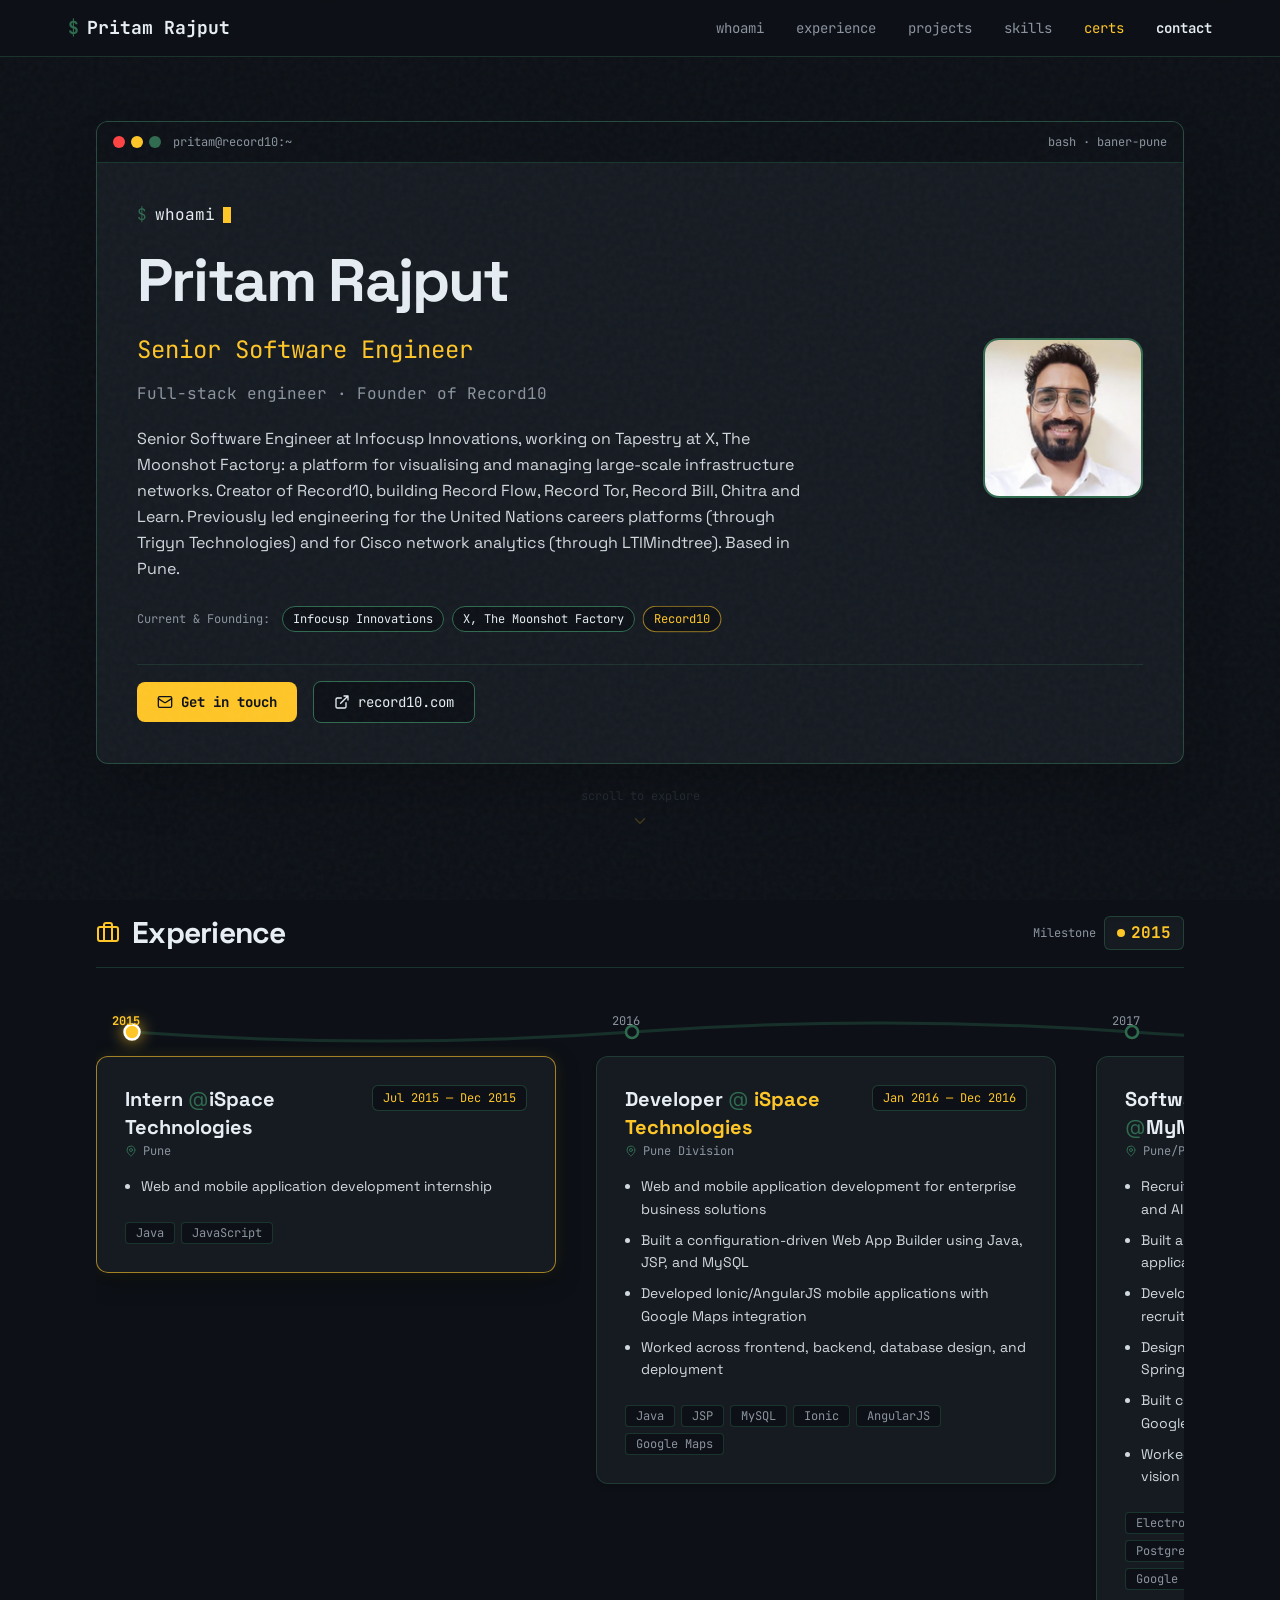
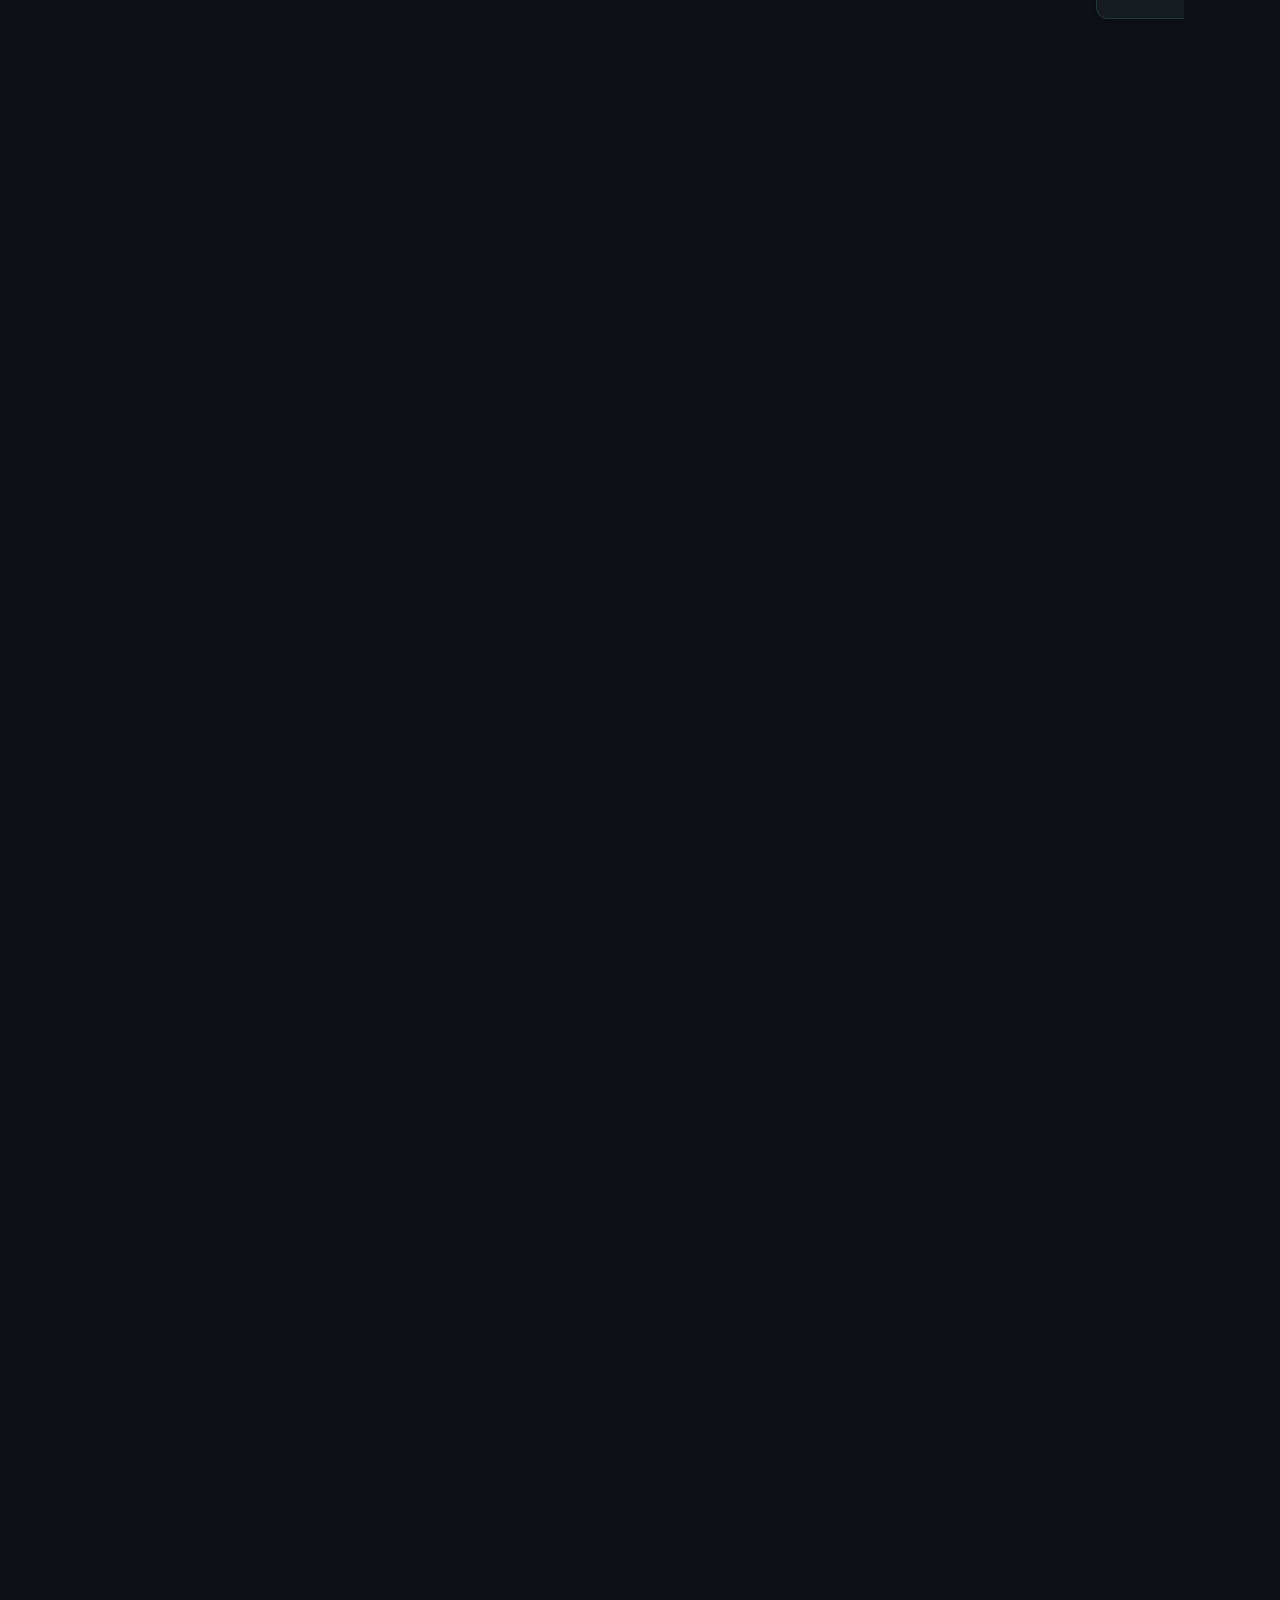
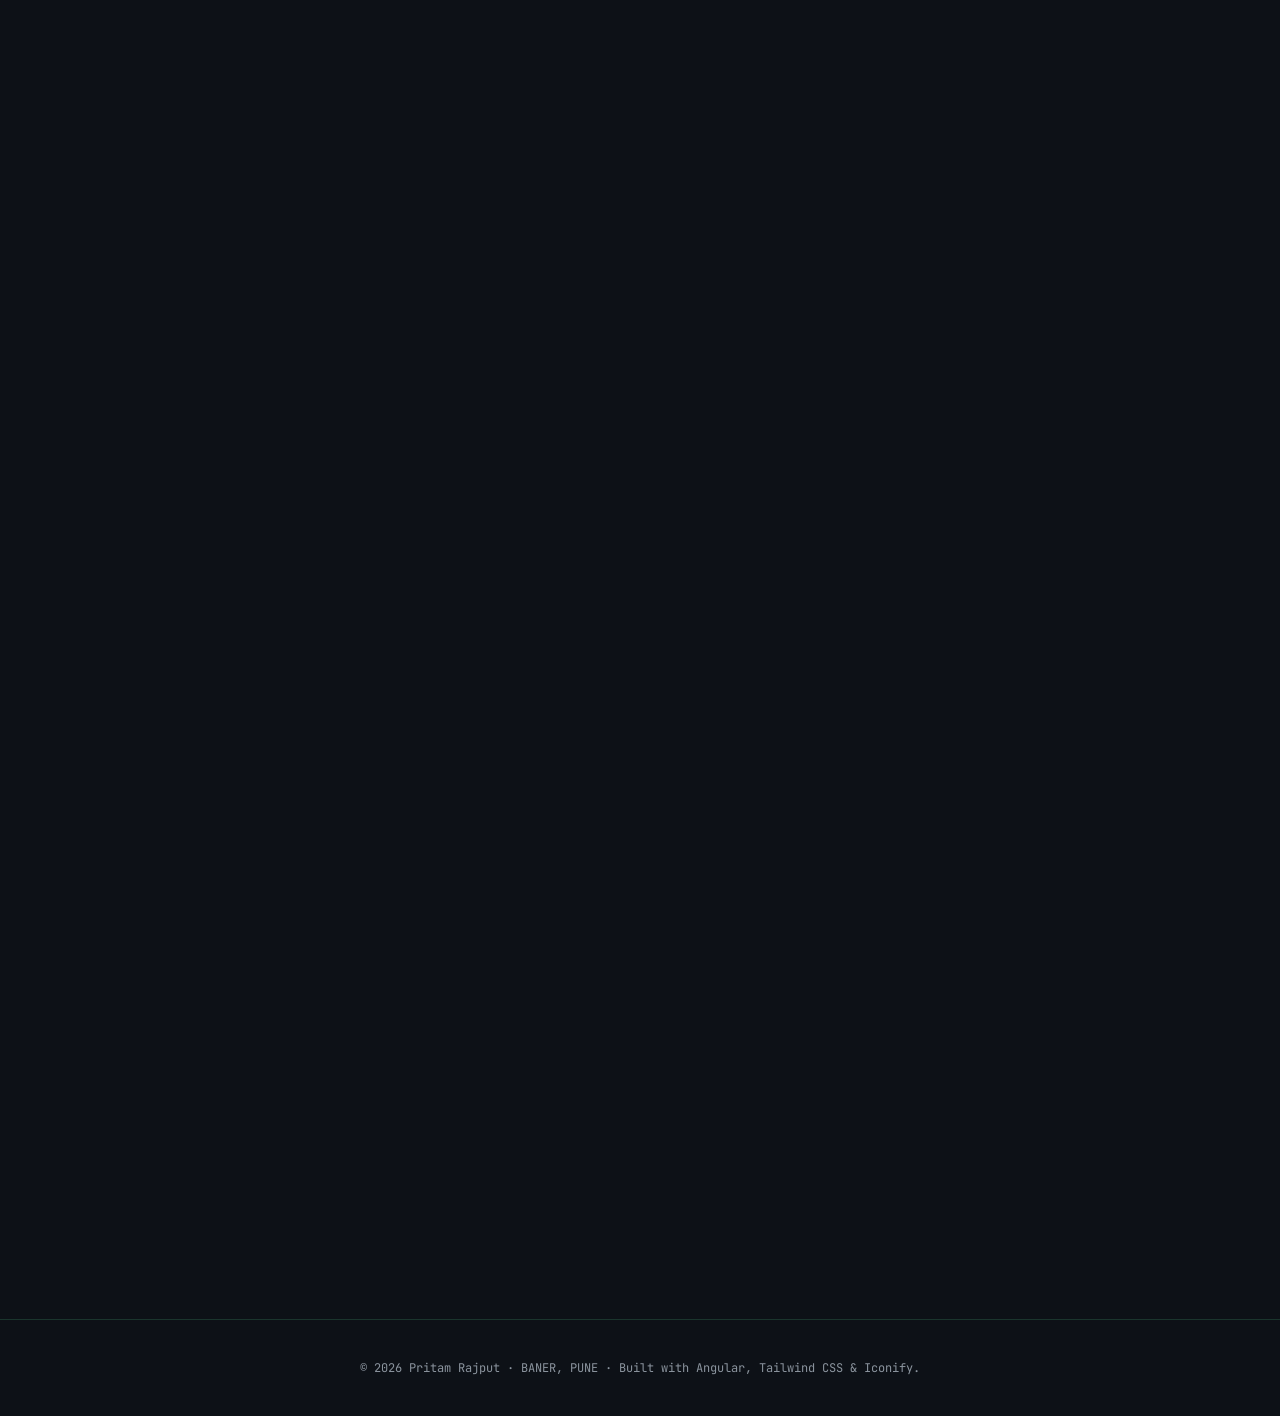
==== commit 46318b5f: "deploy: 2026-11-26 22:40:29 (pritam master 61c8079)" ====
--- a/index.html
+++ b/index.html
@@ -60,9 +60,9 @@
     ]
   }
   </script>
-<link rel="stylesheet" href="styles-EIU2SPXI.css"><style ng-app-id="ng">[_nghost-ng-c2800843407]{display:block;min-height:100vh}.nav-link-active[_ngcontent-ng-c2800843407]{color:#ffc627!important}</style><style ng-app-id="ng">[_nghost-ng-c3287716759]{display:contents}</style><style ng-app-id="ng">[_nghost-ng-c2853833516]{display:block}.hero-name-visual[_ngcontent-ng-c2853833516]{letter-spacing:-.03em;font-feature-settings:"cv02","cv03","cv04","cv11"}.hero-bg-grid[_ngcontent-ng-c2853833516]{background-image:radial-gradient(circle,rgba(47,107,79,.2) 1px,transparent 1px);background-size:24px 24px}</style></head>
+<link rel="stylesheet" href="styles-KEA4DTRR.css"><style ng-app-id="ng">[_nghost-ng-c2800843407]{display:block;min-height:100vh}.nav-link-active[_ngcontent-ng-c2800843407]{color:#ffc627!important}</style><style ng-app-id="ng">[_nghost-ng-c3287716759]{display:contents}</style><style ng-app-id="ng">[_nghost-ng-c2853833516]{display:block}.hero-name-visual[_ngcontent-ng-c2853833516]{letter-spacing:-.03em;font-feature-settings:"cv02","cv03","cv04","cv11"}.hero-bg-grid[_ngcontent-ng-c2853833516]{background-image:radial-gradient(circle,rgba(47,107,79,.2) 1px,transparent 1px);background-size:24px 24px}</style></head>
 <body>
-  <app-root ng-version="22.3.0" _nghost-ng-c2800843407="" ng-server-context="ssg"><div _ngcontent-ng-c2800843407="" aria-hidden="true" class="fixed top-0 left-0 h-[2px] bg-amber-400 z-50 transform-origin-left origin-left w-full scale-x-0 pointer-events-none"></div><a _ngcontent-ng-c2800843407="" href="#main" class="skip-link">Skip to main content</a><div _ngcontent-ng-c2800843407="" aria-hidden="true" class="grain-overlay"></div><app-cursor _ngcontent-ng-c2800843407="" _nghost-ng-c3287716759=""><div _ngcontent-ng-c3287716759="" aria-hidden="true" class="custom-cursor fixed top-0 left-0 pointer-events-none z-0 w-7 h-7 -mt-3.5 -ml-3.5 rounded-full border border-[#FFC627]/80 bg-[#FFC627]/10 hidden opacity-0 will-change-transform"></div></app-cursor><header _ngcontent-ng-c2800843407="" class="sticky top-0 z-50 backdrop-blur-md bg-[#0d1117]/85 border-b border-[#2f6b4f]/40 px-4 sm:px-8 py-3.5"><div _ngcontent-ng-c2800843407="" class="max-w-6xl mx-auto flex items-center justify-between gap-4 min-w-0"><div _ngcontent-ng-c2800843407="" class="flex items-center min-w-0"><a _ngcontent-ng-c2800843407="" href="#about" class="flex items-center gap-2 text-base sm:text-lg font-mono font-bold text-[#e6edf3] hover:text-[#FFC627] transition-colors focus-visible:ring-2 focus-visible:ring-[#FFC627] rounded px-1 whitespace-nowrap min-w-0"><span _ngcontent-ng-c2800843407="" class="text-[#2f6b4f] shrink-0">$</span><span _ngcontent-ng-c2800843407="" class="truncate">Pritam Rajput</span></a></div><nav _ngcontent-ng-c2800843407="" aria-label="Main Navigation" class="hidden md:block"><ul _ngcontent-ng-c2800843407="" class="flex items-center gap-3 lg:gap-6 text-sm font-mono text-[#8b949e]"><li _ngcontent-ng-c2800843407=""><a _ngcontent-ng-c2800843407="" href="#about" class="hover:text-[#e6edf3] transition-colors focus-visible:ring-2 focus-visible:ring-[#FFC627] rounded px-1 nav-link-active">whoami</a></li><li _ngcontent-ng-c2800843407=""><a _ngcontent-ng-c2800843407="" href="#experience" class="hover:text-[#e6edf3] transition-colors focus-visible:ring-2 focus-visible:ring-[#FFC627] rounded px-1">experience</a></li><li _ngcontent-ng-c2800843407=""><a _ngcontent-ng-c2800843407="" href="#projects" class="hover:text-[#e6edf3] transition-colors focus-visible:ring-2 focus-visible:ring-[#FFC627] rounded px-1">projects</a></li><li _ngcontent-ng-c2800843407=""><a _ngcontent-ng-c2800843407="" href="#skills" class="hover:text-[#e6edf3] transition-colors focus-visible:ring-2 focus-visible:ring-[#FFC627] rounded px-1">skills</a></li><li _ngcontent-ng-c2800843407=""><a _ngcontent-ng-c2800843407="" href="#certifications" class="hover:text-[#e6edf3] transition-colors focus-visible:ring-2 focus-visible:ring-[#FFC627] rounded px-1">certs</a></li><li _ngcontent-ng-c2800843407=""><a _ngcontent-ng-c2800843407="" href="#contact" class="hover:text-[#FFC627] text-[#e6edf3] transition-colors focus-visible:ring-2 focus-visible:ring-[#FFC627] rounded px-1 font-semibold">contact</a></li></ul></nav><div _ngcontent-ng-c2800843407="" class="flex items-center md:hidden shrink-0"><button _ngcontent-ng-c2800843407="" type="button" aria-label="Toggle navigation" aria-controls="mobile-nav" class="inline-flex items-center justify-center p-2 rounded-lg text-[#8b949e] hover:text-[#e6edf3] hover:bg-[#161b22] border border-[#2f6b4f]/40 focus-visible:outline-none focus-visible:ring-2 focus-visible:ring-[#FFC627] transition-colors" aria-expanded="false"><span _ngcontent-ng-c2800843407="" aria-hidden="true" class="icon-[lucide--menu] text-xl"></span></button></div></div><!----></header><main _ngcontent-ng-c2800843407="" id="main" class="max-w-6xl mx-auto px-4 sm:px-8 py-8 sm:py-16 space-y-section min-w-0"><app-hero _ngcontent-ng-c2800843407="" _nghost-ng-c2853833516=""><section _ngcontent-ng-c2853833516="" id="about" aria-labelledby="hero-heading" class="relative scroll-mt-24"><div _ngcontent-ng-c2853833516="" aria-hidden="true" class="hero-bg-grid absolute inset-0 pointer-events-none -z-10 opacity-30"></div><div _ngcontent-ng-c2853833516="" aria-hidden="true" class="absolute -top-16 -left-16 w-80 h-80 bg-[#2f6b4f]/20 rounded-full blur-3xl pointer-events-none -z-10"></div><div _ngcontent-ng-c2853833516="" aria-hidden="true" class="absolute -bottom-16 -right-16 w-80 h-80 bg-[#FFC627]/10 rounded-full blur-3xl pointer-events-none -z-10"></div><div _ngcontent-ng-c2853833516="" class="bg-[#161b22] border border-[#2f6b4f]/60 rounded-xl overflow-hidden shadow-2xl relative"><div _ngcontent-ng-c2853833516="" class="bg-[#0d1117] border-b border-[#2f6b4f]/40 px-3 sm:px-4 py-2.5 sm:py-3 flex items-center justify-between gap-2 select-none min-w-0"><div _ngcontent-ng-c2853833516="" class="flex items-center gap-2 min-w-0"><div _ngcontent-ng-c2853833516="" class="flex items-center gap-1.5 shrink-0"><span _ngcontent-ng-c2853833516="" class="w-2.5 h-2.5 sm:w-3 sm:h-3 rounded-full bg-[#FF4343] inline-block"></span><span _ngcontent-ng-c2853833516="" class="w-2.5 h-2.5 sm:w-3 sm:h-3 rounded-full bg-[#FFC627] inline-block"></span><span _ngcontent-ng-c2853833516="" class="w-2.5 h-2.5 sm:w-3 sm:h-3 rounded-full bg-[#2f6b4f] inline-block"></span></div><span _ngcontent-ng-c2853833516="" class="text-xs font-mono text-[#8b949e] ml-1 truncate">pritam@record10:~</span></div><div _ngcontent-ng-c2853833516="" class="text-xs font-mono text-[#8b949e] shrink-0 hidden min-[480px]:block">bash · baner-pune</div></div><div _ngcontent-ng-c2853833516="" class="p-5 sm:p-8 md:p-10 space-y-6 sm:space-y-8 min-w-0"><div _ngcontent-ng-c2853833516="" class="flex flex-col-reverse md:flex-row items-start md:items-center justify-between gap-6 sm:gap-8 min-w-0"><div _ngcontent-ng-c2853833516="" class="space-y-4 max-w-2xl min-w-0"><div _ngcontent-ng-c2853833516="" class="font-mono text-sm sm:text-base text-[#2f6b4f] flex items-center gap-2 leading-normal"><span _ngcontent-ng-c2853833516="" class="select-none">$</span><span _ngcontent-ng-c2853833516="" class="text-[#e6edf3]">whoami</span><span _ngcontent-ng-c2853833516="" class="inline-block w-2 h-4 bg-[#FFC627] animate-pulse"></span></div><h1 _ngcontent-ng-c2853833516="" id="hero-heading" class="text-3xl sm:text-5xl md:text-6xl font-extrabold tracking-tight text-[#e6edf3] leading-tight break-words"><span _ngcontent-ng-c2853833516="" class="hero-name-visual inline-block">Pritam Rajput</span></h1><p _ngcontent-ng-c2853833516="" class="text-xl sm:text-2xl font-mono text-[#FFC627]"> Senior Software Engineer </p><p _ngcontent-ng-c2853833516="" class="text-sm sm:text-base font-mono text-[#8b949e]"> Full-stack engineer · Founder of Record10 </p><p _ngcontent-ng-c2853833516="" class="text-base text-[#e6edf3]/90 leading-relaxed pt-1"> Senior Software Engineer at Infocusp Innovations, working on Tapestry at X, The Moonshot Factory: a platform for visualising and managing large-scale infrastructure networks. Creator of Record10, building Record Flow, Record Tor, Record Bill, Chitra and Learn. Previously led engineering for the United Nations careers platforms (through Trigyn Technologies) and for Cisco network analytics (through LTIMindtree). Based in Pune. </p><div _ngcontent-ng-c2853833516="" class="flex flex-wrap items-center gap-2 pt-2"><span _ngcontent-ng-c2853833516="" class="text-xs font-mono text-[#8b949e] mr-1">Current &amp; Founding:</span><span _ngcontent-ng-c2853833516="" class="org-chip px-2.5 py-1 rounded-full text-xs font-mono bg-[#0d1117] border border-[#2f6b4f] text-[#e6edf3]">Infocusp Innovations</span><span _ngcontent-ng-c2853833516="" class="org-chip px-2.5 py-1 rounded-full text-xs font-mono bg-[#0d1117] border border-[#2f6b4f] text-[#e6edf3]">X, The Moonshot Factory</span><span _ngcontent-ng-c2853833516="" class="org-chip px-2.5 py-1 rounded-full text-xs font-mono bg-[#0d1117] border border-[#FFC627]/60 text-[#FFC627]">Record10</span></div></div><div _ngcontent-ng-c2853833516="" class="shrink-0 mx-auto md:mx-0"><picture _ngcontent-ng-c2853833516=""><source _ngcontent-ng-c2853833516="" srcset="/assets/profile-photo-160.avif 1x, /assets/profile-photo-320.avif 2x" type="image/avif"><source _ngcontent-ng-c2853833516="" srcset="/assets/profile-photo-160.webp 1x, /assets/profile-photo-320.webp 2x" type="image/webp"><img _ngcontent-ng-c2853833516="" src="/assets/profile-photo.jpg" alt="Pritam Rajput" width="160" height="160" class="rounded-2xl border-2 border-[#2f6b4f] shadow-2xl object-cover w-32 h-32 sm:w-40 sm:h-40"></picture></div></div><div _ngcontent-ng-c2853833516="" class="pt-4 border-t border-[#2f6b4f]/30 flex flex-wrap items-center gap-4"><a _ngcontent-ng-c2853833516="" href="#contact" class="inline-flex items-center gap-2 px-5 py-2.5 rounded-lg bg-[#FFC627] text-[#0d1117] font-mono font-bold text-sm hover:bg-[#FFC627]/90 transition-colors focus-visible:ring-2 focus-visible:ring-[#FFC627]"><span _ngcontent-ng-c2853833516="" class="icon-[lucide--mail] text-base"></span><span _ngcontent-ng-c2853833516="">Get in touch</span></a><a _ngcontent-ng-c2853833516="" href="https://record10.com" target="_blank" rel="noopener noreferrer" class="inline-flex items-center gap-2 px-5 py-2.5 rounded-lg bg-[#0d1117] border border-[#2f6b4f] text-[#e6edf3] font-mono text-sm hover:border-[#FFC627] hover:text-[#FFC627] transition-colors focus-visible:ring-2 focus-visible:ring-[#FFC627]"><span _ngcontent-ng-c2853833516="" class="icon-[lucide--external-link] text-base"></span><span _ngcontent-ng-c2853833516="">record10.com</span></a></div></div></div><div _ngcontent-ng-c2853833516="" class="mt-8 flex flex-col items-center justify-center gap-2 text-xs font-mono text-[#8b949e]/80"><span _ngcontent-ng-c2853833516="">scroll to explore</span><span _ngcontent-ng-c2853833516="" class="icon-[lucide--chevron-down] text-lg text-[#FFC627] animate-bounce"></span></div></section></app-hero><!----><!----><section _ngcontent-ng-c2800843407="" id="experience" aria-labelledby="experience-heading" class="scroll-mt-24 space-y-8"><div _ngcontent-ng-c2800843407="" class="flex items-center gap-3 border-b border-[#2f6b4f]/40 pb-4"><span _ngcontent-ng-c2800843407="" class="icon-[lucide--briefcase] text-2xl text-[#FFC627]"></span><h2 _ngcontent-ng-c2800843407="" id="experience-heading" class="text-3xl font-extrabold tracking-tight text-[#e6edf3]">Experience</h2><span _ngcontent-ng-c2800843407="" class="text-xs font-mono text-[#8b949e] ml-auto">2015 — Present</span></div><ol _ngcontent-ng-c2800843407="" aria-label="Career experience fallback" class="relative pl-6 sm:pl-8 border-l-2 border-[#2f6b4f]/50 space-y-12 list-none"><li _ngcontent-ng-c2800843407="" class="relative group"><div _ngcontent-ng-c2800843407="" class="absolute -left-[31px] sm:-left-[39px] top-1.5 w-3.5 h-3.5 rounded-full bg-[#0d1117] border-2 border-[#FFC627]"></div><article _ngcontent-ng-c2800843407="" class="bg-[#161b22] border border-[#2f6b4f]/40 rounded-xl p-5 sm:p-7 space-y-4 shadow-md"><div _ngcontent-ng-c2800843407="" class="flex flex-col sm:flex-row sm:items-baseline justify-between gap-2"><div _ngcontent-ng-c2800843407=""><h3 _ngcontent-ng-c2800843407="" class="text-xl font-bold text-[#e6edf3]"> Software Engineer <span _ngcontent-ng-c2800843407="" class="text-[#2f6b4f] font-normal">@</span><!----><span _ngcontent-ng-c2800843407="" class="text-[#e6edf3]">X, The Moonshot Factory</span><!----></h3><p _ngcontent-ng-c2800843407="" class="text-xs font-mono text-[#8b949e] mt-0.5">Baner, Pune</p></div><div _ngcontent-ng-c2800843407="" class="shrink-0 font-mono text-xs text-[#FFC627] bg-[#0d1117] border border-[#2f6b4f]/50 px-2.5 py-1 rounded-md self-start"> Mar 2024 — Present </div></div><ul _ngcontent-ng-c2800843407="" class="space-y-2 text-sm text-[#e6edf3]/90 list-disc list-outside ml-4"><li _ngcontent-ng-c2800843407="" class="leading-relaxed">Working on Tapestry (via Infocusp Innovations), a platform for visualising and managing large-scale infrastructure networks.</li><!----></ul><div _ngcontent-ng-c2800843407="" class="flex flex-wrap gap-1.5 pt-2"><span _ngcontent-ng-c2800843407="" class="text-xs font-mono bg-[#0d1117] border border-[#2f6b4f]/40 text-[#8b949e] px-2.5 py-0.5 rounded"> Angular </span><span _ngcontent-ng-c2800843407="" class="text-xs font-mono bg-[#0d1117] border border-[#2f6b4f]/40 text-[#8b949e] px-2.5 py-0.5 rounded"> TypeScript </span><span _ngcontent-ng-c2800843407="" class="text-xs font-mono bg-[#0d1117] border border-[#2f6b4f]/40 text-[#8b949e] px-2.5 py-0.5 rounded"> gRPC </span><span _ngcontent-ng-c2800843407="" class="text-xs font-mono bg-[#0d1117] border border-[#2f6b4f]/40 text-[#8b949e] px-2.5 py-0.5 rounded"> GraphQL </span><span _ngcontent-ng-c2800843407="" class="text-xs font-mono bg-[#0d1117] border border-[#2f6b4f]/40 text-[#8b949e] px-2.5 py-0.5 rounded"> Bazel </span><span _ngcontent-ng-c2800843407="" class="text-xs font-mono bg-[#0d1117] border border-[#2f6b4f]/40 text-[#8b949e] px-2.5 py-0.5 rounded"> PostgreSQL </span><span _ngcontent-ng-c2800843407="" class="text-xs font-mono bg-[#0d1117] border border-[#2f6b4f]/40 text-[#8b949e] px-2.5 py-0.5 rounded"> Mapbox GL </span><!----></div></article></li><li _ngcontent-ng-c2800843407="" class="relative group"><div _ngcontent-ng-c2800843407="" class="absolute -left-[31px] sm:-left-[39px] top-1.5 w-3.5 h-3.5 rounded-full bg-[#0d1117] border-2 border-[#FFC627]"></div><article _ngcontent-ng-c2800843407="" class="bg-[#161b22] border border-[#2f6b4f]/40 rounded-xl p-5 sm:p-7 space-y-4 shadow-md"><div _ngcontent-ng-c2800843407="" class="flex flex-col sm:flex-row sm:items-baseline justify-between gap-2"><div _ngcontent-ng-c2800843407=""><h3 _ngcontent-ng-c2800843407="" class="text-xl font-bold text-[#e6edf3]"> Senior Software Engineer 3 <span _ngcontent-ng-c2800843407="" class="text-[#2f6b4f] font-normal">@</span><!----><span _ngcontent-ng-c2800843407="" class="text-[#e6edf3]">Infocusp Innovations</span><!----></h3><p _ngcontent-ng-c2800843407="" class="text-xs font-mono text-[#8b949e] mt-0.5">Pune</p></div><div _ngcontent-ng-c2800843407="" class="shrink-0 font-mono text-xs text-[#FFC627] bg-[#0d1117] border border-[#2f6b4f]/50 px-2.5 py-1 rounded-md self-start"> Mar 2024 — Present </div></div><ul _ngcontent-ng-c2800843407="" class="space-y-2 text-sm text-[#e6edf3]/90 list-disc list-outside ml-4"><li _ngcontent-ng-c2800843407="" class="leading-relaxed">Contributing to Tapestry, a platform for visualization, analysis, and management of large-scale infrastructure networks</li><li _ngcontent-ng-c2800843407="" class="leading-relaxed">Developed Angular-based applications supporting complex visualization and operational workflows</li><li _ngcontent-ng-c2800843407="" class="leading-relaxed">Integrated frontend systems with gRPC, GraphQL, and distributed backend services</li><li _ngcontent-ng-c2800843407="" class="leading-relaxed">Contributed to geospatial and 3D visualization capabilities using modern mapping technologies</li><li _ngcontent-ng-c2800843407="" class="leading-relaxed">Worked within a Bazel-based monorepo environment, focusing on performance, scalability, and maintainability</li><!----></ul><div _ngcontent-ng-c2800843407="" class="flex flex-wrap gap-1.5 pt-2"><span _ngcontent-ng-c2800843407="" class="text-xs font-mono bg-[#0d1117] border border-[#2f6b4f]/40 text-[#8b949e] px-2.5 py-0.5 rounded"> Angular </span><span _ngcontent-ng-c2800843407="" class="text-xs font-mono bg-[#0d1117] border border-[#2f6b4f]/40 text-[#8b949e] px-2.5 py-0.5 rounded"> TypeScript </span><span _ngcontent-ng-c2800843407="" class="text-xs font-mono bg-[#0d1117] border border-[#2f6b4f]/40 text-[#8b949e] px-2.5 py-0.5 rounded"> gRPC </span><span _ngcontent-ng-c2800843407="" class="text-xs font-mono bg-[#0d1117] border border-[#2f6b4f]/40 text-[#8b949e] px-2.5 py-0.5 rounded"> GraphQL </span><span _ngcontent-ng-c2800843407="" class="text-xs font-mono bg-[#0d1117] border border-[#2f6b4f]/40 text-[#8b949e] px-2.5 py-0.5 rounded"> Bazel </span><span _ngcontent-ng-c2800843407="" class="text-xs font-mono bg-[#0d1117] border border-[#2f6b4f]/40 text-[#8b949e] px-2.5 py-0.5 rounded"> PostgreSQL </span><span _ngcontent-ng-c2800843407="" class="text-xs font-mono bg-[#0d1117] border border-[#2f6b4f]/40 text-[#8b949e] px-2.5 py-0.5 rounded"> Mapbox GL </span><!----></div></article></li><li _ngcontent-ng-c2800843407="" class="relative group"><div _ngcontent-ng-c2800843407="" class="absolute -left-[31px] sm:-left-[39px] top-1.5 w-3.5 h-3.5 rounded-full bg-[#0d1117] border-2 border-[#FFC627]"></div><article _ngcontent-ng-c2800843407="" class="bg-[#161b22] border border-[#2f6b4f]/40 rounded-xl p-5 sm:p-7 space-y-4 shadow-md"><div _ngcontent-ng-c2800843407="" class="flex flex-col sm:flex-row sm:items-baseline justify-between gap-2"><div _ngcontent-ng-c2800843407=""><h3 _ngcontent-ng-c2800843407="" class="text-xl font-bold text-[#e6edf3]"> Creator and Lead Engineer <span _ngcontent-ng-c2800843407="" class="text-[#2f6b4f] font-normal">@</span><!----><span _ngcontent-ng-c2800843407="" class="text-[#e6edf3]">Record10</span><!----></h3><p _ngcontent-ng-c2800843407="" class="text-xs font-mono text-[#8b949e] mt-0.5">Pune District, Maharashtra, India</p></div><div _ngcontent-ng-c2800843407="" class="shrink-0 font-mono text-xs text-[#FFC627] bg-[#0d1117] border border-[#2f6b4f]/50 px-2.5 py-1 rounded-md self-start"> Jan 2020 — Present </div></div><ul _ngcontent-ng-c2800843407="" class="space-y-2 text-sm text-[#e6edf3]/90 list-disc list-outside ml-4"><li _ngcontent-ng-c2800843407="" class="leading-relaxed">Designed, developed, and maintained multiple software products from scratch, owning architecture, full-stack development, deployment, and product evolution.</li><li _ngcontent-ng-c2800843407="" class="leading-relaxed">Built and shipped Record Flow, Record Tor, and Record Bill (all on record10.com).</li><!----></ul><div _ngcontent-ng-c2800843407="" class="flex flex-wrap gap-1.5 pt-2"><span _ngcontent-ng-c2800843407="" class="text-xs font-mono bg-[#0d1117] border border-[#2f6b4f]/40 text-[#8b949e] px-2.5 py-0.5 rounded"> Rust </span><span _ngcontent-ng-c2800843407="" class="text-xs font-mono bg-[#0d1117] border border-[#2f6b4f]/40 text-[#8b949e] px-2.5 py-0.5 rounded"> Angular </span><span _ngcontent-ng-c2800843407="" class="text-xs font-mono bg-[#0d1117] border border-[#2f6b4f]/40 text-[#8b949e] px-2.5 py-0.5 rounded"> TypeScript </span><span _ngcontent-ng-c2800843407="" class="text-xs font-mono bg-[#0d1117] border border-[#2f6b4f]/40 text-[#8b949e] px-2.5 py-0.5 rounded"> Node.js </span><span _ngcontent-ng-c2800843407="" class="text-xs font-mono bg-[#0d1117] border border-[#2f6b4f]/40 text-[#8b949e] px-2.5 py-0.5 rounded"> PostgreSQL </span><!----></div></article></li><li _ngcontent-ng-c2800843407="" class="relative group"><div _ngcontent-ng-c2800843407="" class="absolute -left-[31px] sm:-left-[39px] top-1.5 w-3.5 h-3.5 rounded-full bg-[#0d1117] border-2 border-[#FFC627]"></div><article _ngcontent-ng-c2800843407="" class="bg-[#161b22] border border-[#2f6b4f]/40 rounded-xl p-5 sm:p-7 space-y-4 shadow-md"><div _ngcontent-ng-c2800843407="" class="flex flex-col sm:flex-row sm:items-baseline justify-between gap-2"><div _ngcontent-ng-c2800843407=""><h3 _ngcontent-ng-c2800843407="" class="text-xl font-bold text-[#e6edf3]"> Tech Team Lead (Cisco account) <span _ngcontent-ng-c2800843407="" class="text-[#2f6b4f] font-normal">@</span><!----><span _ngcontent-ng-c2800843407="" class="text-[#e6edf3]">LTIMindtree</span><!----></h3><p _ngcontent-ng-c2800843407="" class="text-xs font-mono text-[#8b949e] mt-0.5">Pune District</p></div><div _ngcontent-ng-c2800843407="" class="shrink-0 font-mono text-xs text-[#FFC627] bg-[#0d1117] border border-[#2f6b4f]/50 px-2.5 py-1 rounded-md self-start"> Apr 2022 — Mar 2024 </div></div><ul _ngcontent-ng-c2800843407="" class="space-y-2 text-sm text-[#e6edf3]/90 list-disc list-outside ml-4"><li _ngcontent-ng-c2800843407="" class="leading-relaxed">Led engineering for telecom network management and analytics platforms</li><li _ngcontent-ng-c2800843407="" class="leading-relaxed">Developed backend services using Node.js, Java, and Python</li><li _ngcontent-ng-c2800843407="" class="leading-relaxed">Built microservices for performance analysis and bottleneck identification</li><li _ngcontent-ng-c2800843407="" class="leading-relaxed">Created automated log collection tools to simplify troubleshooting and support</li><li _ngcontent-ng-c2800843407="" class="leading-relaxed">Architected a quarterly analytics portal using Angular and Java</li><!----></ul><div _ngcontent-ng-c2800843407="" class="flex flex-wrap gap-1.5 pt-2"><span _ngcontent-ng-c2800843407="" class="text-xs font-mono bg-[#0d1117] border border-[#2f6b4f]/40 text-[#8b949e] px-2.5 py-0.5 rounded"> Node.js </span><span _ngcontent-ng-c2800843407="" class="text-xs font-mono bg-[#0d1117] border border-[#2f6b4f]/40 text-[#8b949e] px-2.5 py-0.5 rounded"> Java </span><span _ngcontent-ng-c2800843407="" class="text-xs font-mono bg-[#0d1117] border border-[#2f6b4f]/40 text-[#8b949e] px-2.5 py-0.5 rounded"> Python </span><span _ngcontent-ng-c2800843407="" class="text-xs font-mono bg-[#0d1117] border border-[#2f6b4f]/40 text-[#8b949e] px-2.5 py-0.5 rounded"> Angular </span><!----></div></article></li><li _ngcontent-ng-c2800843407="" class="relative group"><div _ngcontent-ng-c2800843407="" class="absolute -left-[31px] sm:-left-[39px] top-1.5 w-3.5 h-3.5 rounded-full bg-[#0d1117] border-2 border-[#FFC627]"></div><article _ngcontent-ng-c2800843407="" class="bg-[#161b22] border border-[#2f6b4f]/40 rounded-xl p-5 sm:p-7 space-y-4 shadow-md"><div _ngcontent-ng-c2800843407="" class="flex flex-col sm:flex-row sm:items-baseline justify-between gap-2"><div _ngcontent-ng-c2800843407=""><h3 _ngcontent-ng-c2800843407="" class="text-xl font-bold text-[#e6edf3]"> Sr. Software Engineer (United Nations) <span _ngcontent-ng-c2800843407="" class="text-[#2f6b4f] font-normal">@</span><!----><span _ngcontent-ng-c2800843407="" class="text-[#e6edf3]">Trigyn Technologies</span><!----></h3><p _ngcontent-ng-c2800843407="" class="text-xs font-mono text-[#8b949e] mt-0.5">Pune Division</p></div><div _ngcontent-ng-c2800843407="" class="shrink-0 font-mono text-xs text-[#FFC627] bg-[#0d1117] border border-[#2f6b4f]/50 px-2.5 py-1 rounded-md self-start"> Dec 2020 — Apr 2022 </div></div><ul _ngcontent-ng-c2800843407="" class="space-y-2 text-sm text-[#e6edf3]/90 list-disc list-outside ml-4"><li _ngcontent-ng-c2800843407="" class="leading-relaxed">Built global public site frameworks and HR platforms for the United Nations, supporting international hiring</li><li _ngcontent-ng-c2800843407="" class="leading-relaxed">Architected and developed UN Careers and OneHR portals using the MEAN stack</li><li _ngcontent-ng-c2800843407="" class="leading-relaxed">Designed secure authentication and enterprise application architecture</li><li _ngcontent-ng-c2800843407="" class="leading-relaxed">Built reusable Angular libraries, services, and UI components</li><li _ngcontent-ng-c2800843407="" class="leading-relaxed">Developed APIs and database models for complex recruitment workflows</li><!----></ul><div _ngcontent-ng-c2800843407="" class="flex flex-wrap gap-1.5 pt-2"><span _ngcontent-ng-c2800843407="" class="text-xs font-mono bg-[#0d1117] border border-[#2f6b4f]/40 text-[#8b949e] px-2.5 py-0.5 rounded"> Angular </span><span _ngcontent-ng-c2800843407="" class="text-xs font-mono bg-[#0d1117] border border-[#2f6b4f]/40 text-[#8b949e] px-2.5 py-0.5 rounded"> Node.js </span><span _ngcontent-ng-c2800843407="" class="text-xs font-mono bg-[#0d1117] border border-[#2f6b4f]/40 text-[#8b949e] px-2.5 py-0.5 rounded"> Express </span><span _ngcontent-ng-c2800843407="" class="text-xs font-mono bg-[#0d1117] border border-[#2f6b4f]/40 text-[#8b949e] px-2.5 py-0.5 rounded"> MongoDB </span><span _ngcontent-ng-c2800843407="" class="text-xs font-mono bg-[#0d1117] border border-[#2f6b4f]/40 text-[#8b949e] px-2.5 py-0.5 rounded"> MEAN stack </span><!----></div></article></li><li _ngcontent-ng-c2800843407="" class="relative group"><div _ngcontent-ng-c2800843407="" class="absolute -left-[31px] sm:-left-[39px] top-1.5 w-3.5 h-3.5 rounded-full bg-[#0d1117] border-2 border-[#FFC627]"></div><article _ngcontent-ng-c2800843407="" class="bg-[#161b22] border border-[#2f6b4f]/40 rounded-xl p-5 sm:p-7 space-y-4 shadow-md"><div _ngcontent-ng-c2800843407="" class="flex flex-col sm:flex-row sm:items-baseline justify-between gap-2"><div _ngcontent-ng-c2800843407=""><h3 _ngcontent-ng-c2800843407="" class="text-xl font-bold text-[#e6edf3]"> Software Engineer <span _ngcontent-ng-c2800843407="" class="text-[#2f6b4f] font-normal">@</span><!----><span _ngcontent-ng-c2800843407="" class="text-[#e6edf3]">MyNextHire</span><!----></h3><p _ngcontent-ng-c2800843407="" class="text-xs font-mono text-[#8b949e] mt-0.5">Pune/Pimpri-Chinchwad</p></div><div _ngcontent-ng-c2800843407="" class="shrink-0 font-mono text-xs text-[#FFC627] bg-[#0d1117] border border-[#2f6b4f]/50 px-2.5 py-1 rounded-md self-start"> Jan 2017 — Nov 2020 </div></div><ul _ngcontent-ng-c2800843407="" class="space-y-2 text-sm text-[#e6edf3]/90 list-disc list-outside ml-4"><li _ngcontent-ng-c2800843407="" class="leading-relaxed">Recruitment SaaS ecosystem: desktop, web, reporting, and AI solutions</li><li _ngcontent-ng-c2800843407="" class="leading-relaxed">Built an Electron-based web scraping and screening application from design to deployment</li><li _ngcontent-ng-c2800843407="" class="leading-relaxed">Developed Chrome and Outlook/Office plugins for recruiter productivity</li><li _ngcontent-ng-c2800843407="" class="leading-relaxed">Designed reporting and analytics frameworks using Java Spring and PostgreSQL</li><li _ngcontent-ng-c2800843407="" class="leading-relaxed">Built chatbot solutions using Dialogflow, Node.js, and Google Cloud Functions</li><li _ngcontent-ng-c2800843407="" class="leading-relaxed">Worked on data migration utilities and early computer vision and ML initiatives</li><!----></ul><div _ngcontent-ng-c2800843407="" class="flex flex-wrap gap-1.5 pt-2"><span _ngcontent-ng-c2800843407="" class="text-xs font-mono bg-[#0d1117] border border-[#2f6b4f]/40 text-[#8b949e] px-2.5 py-0.5 rounded"> Electron </span><span _ngcontent-ng-c2800843407="" class="text-xs font-mono bg-[#0d1117] border border-[#2f6b4f]/40 text-[#8b949e] px-2.5 py-0.5 rounded"> Angular </span><span _ngcontent-ng-c2800843407="" class="text-xs font-mono bg-[#0d1117] border border-[#2f6b4f]/40 text-[#8b949e] px-2.5 py-0.5 rounded"> Node.js </span><span _ngcontent-ng-c2800843407="" class="text-xs font-mono bg-[#0d1117] border border-[#2f6b4f]/40 text-[#8b949e] px-2.5 py-0.5 rounded"> Java </span><span _ngcontent-ng-c2800843407="" class="text-xs font-mono bg-[#0d1117] border border-[#2f6b4f]/40 text-[#8b949e] px-2.5 py-0.5 rounded"> Spring </span><span _ngcontent-ng-c2800843407="" class="text-xs font-mono bg-[#0d1117] border border-[#2f6b4f]/40 text-[#8b949e] px-2.5 py-0.5 rounded"> PostgreSQL </span><span _ngcontent-ng-c2800843407="" class="text-xs font-mono bg-[#0d1117] border border-[#2f6b4f]/40 text-[#8b949e] px-2.5 py-0.5 rounded"> Python </span><span _ngcontent-ng-c2800843407="" class="text-xs font-mono bg-[#0d1117] border border-[#2f6b4f]/40 text-[#8b949e] px-2.5 py-0.5 rounded"> Dialogflow </span><span _ngcontent-ng-c2800843407="" class="text-xs font-mono bg-[#0d1117] border border-[#2f6b4f]/40 text-[#8b949e] px-2.5 py-0.5 rounded"> Google Cloud Functions </span><!----></div></article></li><li _ngcontent-ng-c2800843407="" class="relative group"><div _ngcontent-ng-c2800843407="" class="absolute -left-[31px] sm:-left-[39px] top-1.5 w-3.5 h-3.5 rounded-full bg-[#0d1117] border-2 border-[#FFC627]"></div><article _ngcontent-ng-c2800843407="" class="bg-[#161b22] border border-[#2f6b4f]/40 rounded-xl p-5 sm:p-7 space-y-4 shadow-md"><div _ngcontent-ng-c2800843407="" class="flex flex-col sm:flex-row sm:items-baseline justify-between gap-2"><div _ngcontent-ng-c2800843407=""><h3 _ngcontent-ng-c2800843407="" class="text-xl font-bold text-[#e6edf3]"> Developer <span _ngcontent-ng-c2800843407="" class="text-[#2f6b4f] font-normal">@</span><a _ngcontent-ng-c2800843407="" target="_blank" rel="noopener noreferrer" class="text-[#FFC627] hover:underline" href="https://www.linkedin.com/company/united-nations/?lipi=urn%3Ali%3Apage%3Ad_flagship3_profile_view_base%3BURTfo5qOQHC431978PeaKw%3D%3D&amp;licu=urn%3Ali%3Acontrol%3Ad_flagship3_profile_view_base-background_details_company"> iSpace Technologies </a><!----><!----></h3><p _ngcontent-ng-c2800843407="" class="text-xs font-mono text-[#8b949e] mt-0.5">Pune Division</p></div><div _ngcontent-ng-c2800843407="" class="shrink-0 font-mono text-xs text-[#FFC627] bg-[#0d1117] border border-[#2f6b4f]/50 px-2.5 py-1 rounded-md self-start"> Jan 2016 — Dec 2016 </div></div><ul _ngcontent-ng-c2800843407="" class="space-y-2 text-sm text-[#e6edf3]/90 list-disc list-outside ml-4"><li _ngcontent-ng-c2800843407="" class="leading-relaxed">Web and mobile application development for enterprise business solutions</li><li _ngcontent-ng-c2800843407="" class="leading-relaxed">Built a configuration-driven Web App Builder using Java, JSP, and MySQL</li><li _ngcontent-ng-c2800843407="" class="leading-relaxed">Developed Ionic/AngularJS mobile applications with Google Maps integration</li><li _ngcontent-ng-c2800843407="" class="leading-relaxed">Worked across frontend, backend, database design, and deployment</li><!----></ul><div _ngcontent-ng-c2800843407="" class="flex flex-wrap gap-1.5 pt-2"><span _ngcontent-ng-c2800843407="" class="text-xs font-mono bg-[#0d1117] border border-[#2f6b4f]/40 text-[#8b949e] px-2.5 py-0.5 rounded"> Java </span><span _ngcontent-ng-c2800843407="" class="text-xs font-mono bg-[#0d1117] border border-[#2f6b4f]/40 text-[#8b949e] px-2.5 py-0.5 rounded"> JSP </span><span _ngcontent-ng-c2800843407="" class="text-xs font-mono bg-[#0d1117] border border-[#2f6b4f]/40 text-[#8b949e] px-2.5 py-0.5 rounded"> MySQL </span><span _ngcontent-ng-c2800843407="" class="text-xs font-mono bg-[#0d1117] border border-[#2f6b4f]/40 text-[#8b949e] px-2.5 py-0.5 rounded"> Ionic </span><span _ngcontent-ng-c2800843407="" class="text-xs font-mono bg-[#0d1117] border border-[#2f6b4f]/40 text-[#8b949e] px-2.5 py-0.5 rounded"> AngularJS </span><span _ngcontent-ng-c2800843407="" class="text-xs font-mono bg-[#0d1117] border border-[#2f6b4f]/40 text-[#8b949e] px-2.5 py-0.5 rounded"> Google Maps </span><!----></div></article></li><li _ngcontent-ng-c2800843407="" class="relative group"><div _ngcontent-ng-c2800843407="" class="absolute -left-[31px] sm:-left-[39px] top-1.5 w-3.5 h-3.5 rounded-full bg-[#0d1117] border-2 border-[#FFC627]"></div><article _ngcontent-ng-c2800843407="" class="bg-[#161b22] border border-[#2f6b4f]/40 rounded-xl p-5 sm:p-7 space-y-4 shadow-md"><div _ngcontent-ng-c2800843407="" class="flex flex-col sm:flex-row sm:items-baseline justify-between gap-2"><div _ngcontent-ng-c2800843407=""><h3 _ngcontent-ng-c2800843407="" class="text-xl font-bold text-[#e6edf3]"> Intern <span _ngcontent-ng-c2800843407="" class="text-[#2f6b4f] font-normal">@</span><!----><span _ngcontent-ng-c2800843407="" class="text-[#e6edf3]">iSpace Technologies</span><!----></h3><p _ngcontent-ng-c2800843407="" class="text-xs font-mono text-[#8b949e] mt-0.5">Pune</p></div><div _ngcontent-ng-c2800843407="" class="shrink-0 font-mono text-xs text-[#FFC627] bg-[#0d1117] border border-[#2f6b4f]/50 px-2.5 py-1 rounded-md self-start"> Jul 2015 — Dec 2015 </div></div><ul _ngcontent-ng-c2800843407="" class="space-y-2 text-sm text-[#e6edf3]/90 list-disc list-outside ml-4"><li _ngcontent-ng-c2800843407="" class="leading-relaxed">Web and mobile application development internship</li><!----></ul><div _ngcontent-ng-c2800843407="" class="flex flex-wrap gap-1.5 pt-2"><span _ngcontent-ng-c2800843407="" class="text-xs font-mono bg-[#0d1117] border border-[#2f6b4f]/40 text-[#8b949e] px-2.5 py-0.5 rounded"> Java </span><span _ngcontent-ng-c2800843407="" class="text-xs font-mono bg-[#0d1117] border border-[#2f6b4f]/40 text-[#8b949e] px-2.5 py-0.5 rounded"> JavaScript </span><!----></div></article></li><!----></ol></section><!----><!----><!----><section _ngcontent-ng-c2800843407="" id="projects" aria-labelledby="projects-heading" class="scroll-mt-24 space-y-8"><div _ngcontent-ng-c2800843407="" class="flex items-center gap-3 border-b border-[#2f6b4f]/40 pb-4"><span _ngcontent-ng-c2800843407="" class="icon-[lucide--folder-git-2] text-2xl text-[#FFC627]"></span><h2 _ngcontent-ng-c2800843407="" id="projects-heading" class="text-3xl font-extrabold tracking-tight text-[#e6edf3]">Projects</h2><span _ngcontent-ng-c2800843407="" class="text-xs font-mono text-[#8b949e] ml-auto">Record10 Suite</span></div><div _ngcontent-ng-c2800843407="" class="grid grid-cols-1 md:grid-cols-2 lg:grid-cols-3 gap-6"><article _ngcontent-ng-c2800843407="" class="bg-[#161b22] border border-[#2f6b4f]/40 hover:border-[#FFC627]/60 rounded-xl p-6 flex flex-col justify-between space-y-4 shadow-lg transition-all group"><div _ngcontent-ng-c2800843407="" class="space-y-3"><div _ngcontent-ng-c2800843407="" class="flex items-center justify-between"><span _ngcontent-ng-c2800843407="" class="group-hover:scale-110 icon-[lucide--workflow] text-3xl text-[#FFC627] transition-transform"></span><span _ngcontent-ng-c2800843407="" class="text-xs font-mono text-[#8b949e]">Record10</span></div><h3 _ngcontent-ng-c2800843407="" class="text-xl font-bold text-[#e6edf3] group-hover:text-[#FFC627] transition-colors"> Record Flow </h3><p _ngcontent-ng-c2800843407="" class="text-sm text-[#8b949e] leading-relaxed"> Workflow automation and intuition-driven application builder </p></div><div _ngcontent-ng-c2800843407="" class="pt-3 border-t border-[#2f6b4f]/30"><a _ngcontent-ng-c2800843407="" target="_blank" rel="noopener noreferrer" class="inline-flex items-center gap-1.5 text-xs font-mono text-[#FFC627] hover:underline focus-visible:ring-2 focus-visible:ring-[#FFC627] rounded" href="https://record10.com"><span _ngcontent-ng-c2800843407="">Explore application</span><span _ngcontent-ng-c2800843407="" class="icon-[lucide--arrow-up-right] text-sm"></span></a></div></article><article _ngcontent-ng-c2800843407="" class="bg-[#161b22] border border-[#2f6b4f]/40 hover:border-[#FFC627]/60 rounded-xl p-6 flex flex-col justify-between space-y-4 shadow-lg transition-all group"><div _ngcontent-ng-c2800843407="" class="space-y-3"><div _ngcontent-ng-c2800843407="" class="flex items-center justify-between"><span _ngcontent-ng-c2800843407="" class="group-hover:scale-110 icon-[lucide--shield-check] text-3xl text-[#FFC627] transition-transform"></span><span _ngcontent-ng-c2800843407="" class="text-xs font-mono text-[#8b949e]">Record10</span></div><h3 _ngcontent-ng-c2800843407="" class="text-xl font-bold text-[#e6edf3] group-hover:text-[#FFC627] transition-colors"> Record Tor </h3><p _ngcontent-ng-c2800843407="" class="text-sm text-[#8b949e] leading-relaxed"> Private networking and routing utility </p></div><div _ngcontent-ng-c2800843407="" class="pt-3 border-t border-[#2f6b4f]/30"><a _ngcontent-ng-c2800843407="" target="_blank" rel="noopener noreferrer" class="inline-flex items-center gap-1.5 text-xs font-mono text-[#FFC627] hover:underline focus-visible:ring-2 focus-visible:ring-[#FFC627] rounded" href="https://record10.com"><span _ngcontent-ng-c2800843407="">Explore application</span><span _ngcontent-ng-c2800843407="" class="icon-[lucide--arrow-up-right] text-sm"></span></a></div></article><article _ngcontent-ng-c2800843407="" class="bg-[#161b22] border border-[#2f6b4f]/40 hover:border-[#FFC627]/60 rounded-xl p-6 flex flex-col justify-between space-y-4 shadow-lg transition-all group"><div _ngcontent-ng-c2800843407="" class="space-y-3"><div _ngcontent-ng-c2800843407="" class="flex items-center justify-between"><span _ngcontent-ng-c2800843407="" class="group-hover:scale-110 icon-[lucide--receipt] text-3xl text-[#FFC627] transition-transform"></span><span _ngcontent-ng-c2800843407="" class="text-xs font-mono text-[#8b949e]">Record10</span></div><h3 _ngcontent-ng-c2800843407="" class="text-xl font-bold text-[#e6edf3] group-hover:text-[#FFC627] transition-colors"> Record Bill </h3><p _ngcontent-ng-c2800843407="" class="text-sm text-[#8b949e] leading-relaxed"> Effortless invoicing and financial tracking tool </p></div><div _ngcontent-ng-c2800843407="" class="pt-3 border-t border-[#2f6b4f]/30"><a _ngcontent-ng-c2800843407="" target="_blank" rel="noopener noreferrer" class="inline-flex items-center gap-1.5 text-xs font-mono text-[#FFC627] hover:underline focus-visible:ring-2 focus-visible:ring-[#FFC627] rounded" href="https://record10.com"><span _ngcontent-ng-c2800843407="">Explore application</span><span _ngcontent-ng-c2800843407="" class="icon-[lucide--arrow-up-right] text-sm"></span></a></div></article><article _ngcontent-ng-c2800843407="" class="bg-[#161b22] border border-[#2f6b4f]/40 hover:border-[#FFC627]/60 rounded-xl p-6 flex flex-col justify-between space-y-4 shadow-lg transition-all group"><div _ngcontent-ng-c2800843407="" class="space-y-3"><div _ngcontent-ng-c2800843407="" class="flex items-center justify-between"><span _ngcontent-ng-c2800843407="" class="group-hover:scale-110 icon-[lucide--image] text-3xl text-[#FFC627] transition-transform"></span><span _ngcontent-ng-c2800843407="" class="text-xs font-mono text-[#8b949e]">Record10</span></div><h3 _ngcontent-ng-c2800843407="" class="text-xl font-bold text-[#e6edf3] group-hover:text-[#FFC627] transition-colors"> Chitra </h3><p _ngcontent-ng-c2800843407="" class="text-sm text-[#8b949e] leading-relaxed"> Visual media and graphics processing platform </p></div><div _ngcontent-ng-c2800843407="" class="pt-3 border-t border-[#2f6b4f]/30"><a _ngcontent-ng-c2800843407="" target="_blank" rel="noopener noreferrer" class="inline-flex items-center gap-1.5 text-xs font-mono text-[#FFC627] hover:underline focus-visible:ring-2 focus-visible:ring-[#FFC627] rounded" href="https://record10.com"><span _ngcontent-ng-c2800843407="">Explore application</span><span _ngcontent-ng-c2800843407="" class="icon-[lucide--arrow-up-right] text-sm"></span></a></div></article><article _ngcontent-ng-c2800843407="" class="bg-[#161b22] border border-[#2f6b4f]/40 hover:border-[#FFC627]/60 rounded-xl p-6 flex flex-col justify-between space-y-4 shadow-lg transition-all group"><div _ngcontent-ng-c2800843407="" class="space-y-3"><div _ngcontent-ng-c2800843407="" class="flex items-center justify-between"><span _ngcontent-ng-c2800843407="" class="group-hover:scale-110 icon-[lucide--book-open] text-3xl text-[#FFC627] transition-transform"></span><span _ngcontent-ng-c2800843407="" class="text-xs font-mono text-[#8b949e]">Record10</span></div><h3 _ngcontent-ng-c2800843407="" class="text-xl font-bold text-[#e6edf3] group-hover:text-[#FFC627] transition-colors"> Learn </h3><p _ngcontent-ng-c2800843407="" class="text-sm text-[#8b949e] leading-relaxed"> Interactive learning and knowledge platform </p></div><div _ngcontent-ng-c2800843407="" class="pt-3 border-t border-[#2f6b4f]/30"><a _ngcontent-ng-c2800843407="" target="_blank" rel="noopener noreferrer" class="inline-flex items-center gap-1.5 text-xs font-mono text-[#FFC627] hover:underline focus-visible:ring-2 focus-visible:ring-[#FFC627] rounded" href="https://learn.record10.com"><span _ngcontent-ng-c2800843407="">Explore application</span><span _ngcontent-ng-c2800843407="" class="icon-[lucide--arrow-up-right] text-sm"></span></a></div></article><!----></div></section><!----><!----><!----><section _ngcontent-ng-c2800843407="" id="skills" aria-labelledby="skills-heading" class="scroll-mt-24 space-y-8"><div _ngcontent-ng-c2800843407="" class="flex items-center gap-3 border-b border-[#2f6b4f]/40 pb-4"><span _ngcontent-ng-c2800843407="" class="icon-[lucide--cpu] text-2xl text-[#FFC627]"></span><h2 _ngcontent-ng-c2800843407="" id="skills-heading" class="text-3xl font-extrabold tracking-tight text-[#e6edf3]">Skills</h2><span _ngcontent-ng-c2800843407="" class="text-xs font-mono text-[#8b949e] ml-auto">Stack &amp; Tools</span></div><div _ngcontent-ng-c2800843407="" class="grid grid-cols-1 md:grid-cols-2 lg:grid-cols-3 gap-6"><div _ngcontent-ng-c2800843407="" class="bg-[#161b22] border border-[#2f6b4f]/40 rounded-xl p-5 space-y-3"><h3 _ngcontent-ng-c2800843407="" class="text-base font-mono font-bold text-[#FFC627] flex items-center gap-2"><span _ngcontent-ng-c2800843407="" class="text-[#2f6b4f]">#</span><span _ngcontent-ng-c2800843407="">Frontend</span></h3><ul _ngcontent-ng-c2800843407="" class="flex flex-wrap gap-2 pt-1" aria-label="Frontend skills"><li _ngcontent-ng-c2800843407="" class="inline-flex items-center gap-2 px-3 py-1.5 rounded-lg bg-[#0d1117] border border-[#2f6b4f]/50 text-xs font-mono text-[#e6edf3] hover:border-[#FFC627] transition-colors"><span _ngcontent-ng-c2800843407="" class="icon-[simple-icons--angular] text-[#FFC627] text-sm"></span><span _ngcontent-ng-c2800843407="">Angular</span></li><li _ngcontent-ng-c2800843407="" class="inline-flex items-center gap-2 px-3 py-1.5 rounded-lg bg-[#0d1117] border border-[#2f6b4f]/50 text-xs font-mono text-[#e6edf3] hover:border-[#FFC627] transition-colors"><span _ngcontent-ng-c2800843407="" class="icon-[simple-icons--astro] text-[#FFC627] text-sm"></span><span _ngcontent-ng-c2800843407="">Astro</span></li><li _ngcontent-ng-c2800843407="" class="inline-flex items-center gap-2 px-3 py-1.5 rounded-lg bg-[#0d1117] border border-[#2f6b4f]/50 text-xs font-mono text-[#e6edf3] hover:border-[#FFC627] transition-colors"><span _ngcontent-ng-c2800843407="" class="icon-[simple-icons--tailwindcss] text-[#FFC627] text-sm"></span><span _ngcontent-ng-c2800843407="">Tailwind CSS</span></li><li _ngcontent-ng-c2800843407="" class="inline-flex items-center gap-2 px-3 py-1.5 rounded-lg bg-[#0d1117] border border-[#2f6b4f]/50 text-xs font-mono text-[#e6edf3] hover:border-[#FFC627] transition-colors"><span _ngcontent-ng-c2800843407="" class="icon-[simple-icons--bootstrap] text-[#FFC627] text-sm"></span><span _ngcontent-ng-c2800843407="">Bootstrap</span></li><li _ngcontent-ng-c2800843407="" class="inline-flex items-center gap-2 px-3 py-1.5 rounded-lg bg-[#0d1117] border border-[#2f6b4f]/50 text-xs font-mono text-[#e6edf3] hover:border-[#FFC627] transition-colors"><span _ngcontent-ng-c2800843407="" class="icon-[simple-icons--googlechrome] text-[#FFC627] text-sm"></span><span _ngcontent-ng-c2800843407="">Chrome extensions</span></li><!----></ul></div><div _ngcontent-ng-c2800843407="" class="bg-[#161b22] border border-[#2f6b4f]/40 rounded-xl p-5 space-y-3"><h3 _ngcontent-ng-c2800843407="" class="text-base font-mono font-bold text-[#FFC627] flex items-center gap-2"><span _ngcontent-ng-c2800843407="" class="text-[#2f6b4f]">#</span><span _ngcontent-ng-c2800843407="">Languages</span></h3><ul _ngcontent-ng-c2800843407="" class="flex flex-wrap gap-2 pt-1" aria-label="Languages skills"><li _ngcontent-ng-c2800843407="" class="inline-flex items-center gap-2 px-3 py-1.5 rounded-lg bg-[#0d1117] border border-[#2f6b4f]/50 text-xs font-mono text-[#e6edf3] hover:border-[#FFC627] transition-colors"><span _ngcontent-ng-c2800843407="" class="icon-[simple-icons--typescript] text-[#FFC627] text-sm"></span><span _ngcontent-ng-c2800843407="">TypeScript</span></li><li _ngcontent-ng-c2800843407="" class="inline-flex items-center gap-2 px-3 py-1.5 rounded-lg bg-[#0d1117] border border-[#2f6b4f]/50 text-xs font-mono text-[#e6edf3] hover:border-[#FFC627] transition-colors"><span _ngcontent-ng-c2800843407="" class="icon-[simple-icons--openjdk] text-[#FFC627] text-sm"></span><span _ngcontent-ng-c2800843407="">Java</span></li><li _ngcontent-ng-c2800843407="" class="inline-flex items-center gap-2 px-3 py-1.5 rounded-lg bg-[#0d1117] border border-[#2f6b4f]/50 text-xs font-mono text-[#e6edf3] hover:border-[#FFC627] transition-colors"><span _ngcontent-ng-c2800843407="" class="icon-[simple-icons--rust] text-[#FFC627] text-sm"></span><span _ngcontent-ng-c2800843407="">Rust</span></li><li _ngcontent-ng-c2800843407="" class="inline-flex items-center gap-2 px-3 py-1.5 rounded-lg bg-[#0d1117] border border-[#2f6b4f]/50 text-xs font-mono text-[#e6edf3] hover:border-[#FFC627] transition-colors"><span _ngcontent-ng-c2800843407="" class="icon-[simple-icons--python] text-[#FFC627] text-sm"></span><span _ngcontent-ng-c2800843407="">Python</span></li><!----></ul></div><div _ngcontent-ng-c2800843407="" class="bg-[#161b22] border border-[#2f6b4f]/40 rounded-xl p-5 space-y-3"><h3 _ngcontent-ng-c2800843407="" class="text-base font-mono font-bold text-[#FFC627] flex items-center gap-2"><span _ngcontent-ng-c2800843407="" class="text-[#2f6b4f]">#</span><span _ngcontent-ng-c2800843407="">Backend and cloud</span></h3><ul _ngcontent-ng-c2800843407="" class="flex flex-wrap gap-2 pt-1" aria-label="Backend and cloud skills"><li _ngcontent-ng-c2800843407="" class="inline-flex items-center gap-2 px-3 py-1.5 rounded-lg bg-[#0d1117] border border-[#2f6b4f]/50 text-xs font-mono text-[#e6edf3] hover:border-[#FFC627] transition-colors"><span _ngcontent-ng-c2800843407="" class="icon-[simple-icons--nodedotjs] text-[#FFC627] text-sm"></span><span _ngcontent-ng-c2800843407="">Node.js</span></li><li _ngcontent-ng-c2800843407="" class="inline-flex items-center gap-2 px-3 py-1.5 rounded-lg bg-[#0d1117] border border-[#2f6b4f]/50 text-xs font-mono text-[#e6edf3] hover:border-[#FFC627] transition-colors"><span _ngcontent-ng-c2800843407="" class="icon-[simple-icons--firebase] text-[#FFC627] text-sm"></span><span _ngcontent-ng-c2800843407="">Firebase</span></li><li _ngcontent-ng-c2800843407="" class="inline-flex items-center gap-2 px-3 py-1.5 rounded-lg bg-[#0d1117] border border-[#2f6b4f]/50 text-xs font-mono text-[#e6edf3] hover:border-[#FFC627] transition-colors"><span _ngcontent-ng-c2800843407="" class="icon-[simple-icons--googlecloud] text-[#FFC627] text-sm"></span><span _ngcontent-ng-c2800843407="">Google Cloud</span></li><li _ngcontent-ng-c2800843407="" class="inline-flex items-center gap-2 px-3 py-1.5 rounded-lg bg-[#0d1117] border border-[#2f6b4f]/50 text-xs font-mono text-[#e6edf3] hover:border-[#FFC627] transition-colors"><span _ngcontent-ng-c2800843407="" class="icon-[simple-icons--docker] text-[#FFC627] text-sm"></span><span _ngcontent-ng-c2800843407="">Docker</span></li><li _ngcontent-ng-c2800843407="" class="inline-flex items-center gap-2 px-3 py-1.5 rounded-lg bg-[#0d1117] border border-[#2f6b4f]/50 text-xs font-mono text-[#e6edf3] hover:border-[#FFC627] transition-colors"><span _ngcontent-ng-c2800843407="" class="icon-[simple-icons--amazonwebservices] text-[#FFC627] text-sm"></span><span _ngcontent-ng-c2800843407="">AWS</span></li><!----></ul></div><div _ngcontent-ng-c2800843407="" class="bg-[#161b22] border border-[#2f6b4f]/40 rounded-xl p-5 space-y-3"><h3 _ngcontent-ng-c2800843407="" class="text-base font-mono font-bold text-[#FFC627] flex items-center gap-2"><span _ngcontent-ng-c2800843407="" class="text-[#2f6b4f]">#</span><span _ngcontent-ng-c2800843407="">Databases</span></h3><ul _ngcontent-ng-c2800843407="" class="flex flex-wrap gap-2 pt-1" aria-label="Databases skills"><li _ngcontent-ng-c2800843407="" class="inline-flex items-center gap-2 px-3 py-1.5 rounded-lg bg-[#0d1117] border border-[#2f6b4f]/50 text-xs font-mono text-[#e6edf3] hover:border-[#FFC627] transition-colors"><span _ngcontent-ng-c2800843407="" class="icon-[simple-icons--postgresql] text-[#FFC627] text-sm"></span><span _ngcontent-ng-c2800843407="">PostgreSQL</span></li><li _ngcontent-ng-c2800843407="" class="inline-flex items-center gap-2 px-3 py-1.5 rounded-lg bg-[#0d1117] border border-[#2f6b4f]/50 text-xs font-mono text-[#e6edf3] hover:border-[#FFC627] transition-colors"><span _ngcontent-ng-c2800843407="" class="icon-[simple-icons--sqlite] text-[#FFC627] text-sm"></span><span _ngcontent-ng-c2800843407="">SQLite</span></li><li _ngcontent-ng-c2800843407="" class="inline-flex items-center gap-2 px-3 py-1.5 rounded-lg bg-[#0d1117] border border-[#2f6b4f]/50 text-xs font-mono text-[#e6edf3] hover:border-[#FFC627] transition-colors"><span _ngcontent-ng-c2800843407="" class="icon-[simple-icons--mongodb] text-[#FFC627] text-sm"></span><span _ngcontent-ng-c2800843407="">MongoDB</span></li><!----></ul></div><div _ngcontent-ng-c2800843407="" class="bg-[#161b22] border border-[#2f6b4f]/40 rounded-xl p-5 space-y-3"><h3 _ngcontent-ng-c2800843407="" class="text-base font-mono font-bold text-[#FFC627] flex items-center gap-2"><span _ngcontent-ng-c2800843407="" class="text-[#2f6b4f]">#</span><span _ngcontent-ng-c2800843407="">Desktop and mobile</span></h3><ul _ngcontent-ng-c2800843407="" class="flex flex-wrap gap-2 pt-1" aria-label="Desktop and mobile skills"><li _ngcontent-ng-c2800843407="" class="inline-flex items-center gap-2 px-3 py-1.5 rounded-lg bg-[#0d1117] border border-[#2f6b4f]/50 text-xs font-mono text-[#e6edf3] hover:border-[#FFC627] transition-colors"><span _ngcontent-ng-c2800843407="" class="icon-[simple-icons--tauri] text-[#FFC627] text-sm"></span><span _ngcontent-ng-c2800843407="">Tauri</span></li><li _ngcontent-ng-c2800843407="" class="inline-flex items-center gap-2 px-3 py-1.5 rounded-lg bg-[#0d1117] border border-[#2f6b4f]/50 text-xs font-mono text-[#e6edf3] hover:border-[#FFC627] transition-colors"><span _ngcontent-ng-c2800843407="" class="icon-[simple-icons--electron] text-[#FFC627] text-sm"></span><span _ngcontent-ng-c2800843407="">Electron</span></li><!----></ul></div><div _ngcontent-ng-c2800843407="" class="bg-[#161b22] border border-[#2f6b4f]/40 rounded-xl p-5 space-y-3"><h3 _ngcontent-ng-c2800843407="" class="text-base font-mono font-bold text-[#FFC627] flex items-center gap-2"><span _ngcontent-ng-c2800843407="" class="text-[#2f6b4f]">#</span><span _ngcontent-ng-c2800843407="">AI</span></h3><ul _ngcontent-ng-c2800843407="" class="flex flex-wrap gap-2 pt-1" aria-label="AI skills"><li _ngcontent-ng-c2800843407="" class="inline-flex items-center gap-2 px-3 py-1.5 rounded-lg bg-[#0d1117] border border-[#2f6b4f]/50 text-xs font-mono text-[#e6edf3] hover:border-[#FFC627] transition-colors"><span _ngcontent-ng-c2800843407="" class="icon-[simple-icons--anthropic] text-[#FFC627] text-sm"></span><span _ngcontent-ng-c2800843407="">Claude</span></li><li _ngcontent-ng-c2800843407="" class="inline-flex items-center gap-2 px-3 py-1.5 rounded-lg bg-[#0d1117] border border-[#2f6b4f]/50 text-xs font-mono text-[#e6edf3] hover:border-[#FFC627] transition-colors"><span _ngcontent-ng-c2800843407="" class="icon-[simple-icons--googlegemini] text-[#FFC627] text-sm"></span><span _ngcontent-ng-c2800843407="">Gemini</span></li><!----></ul></div><!----></div></section><!----><!----><!----><section _ngcontent-ng-c2800843407="" id="certifications" aria-labelledby="certifications-heading" class="scroll-mt-24 space-y-8"><div _ngcontent-ng-c2800843407="" class="flex items-center gap-3 border-b border-[#2f6b4f]/40 pb-4"><span _ngcontent-ng-c2800843407="" class="icon-[lucide--award] text-2xl text-[#FFC627]"></span><h2 _ngcontent-ng-c2800843407="" id="certifications-heading" class="text-3xl font-extrabold tracking-tight text-[#e6edf3]">Certifications &amp; Education</h2></div><div _ngcontent-ng-c2800843407="" class="grid grid-cols-1 lg:grid-cols-3 gap-8"><div _ngcontent-ng-c2800843407="" class="lg:col-span-2 space-y-4"><h3 _ngcontent-ng-c2800843407="" class="text-lg font-mono font-bold text-[#e6edf3] flex items-center gap-2"><span _ngcontent-ng-c2800843407="" class="text-[#2f6b4f]">&gt;</span><span _ngcontent-ng-c2800843407="">LinkedIn Learning Credentials</span></h3><ul _ngcontent-ng-c2800843407="" aria-label="Certifications list" class="space-y-3"><li _ngcontent-ng-c2800843407="" class="bg-[#161b22] border border-[#2f6b4f]/40 rounded-lg p-3.5 flex items-center justify-between gap-4"><div _ngcontent-ng-c2800843407="" class="space-y-0.5"><h4 _ngcontent-ng-c2800843407="" class="text-sm font-bold text-[#e6edf3]">Pair Programming with AI</h4><p _ngcontent-ng-c2800843407="" class="text-xs font-mono text-[#8b949e]">LinkedIn Learning</p></div><span _ngcontent-ng-c2800843407="" class="shrink-0 text-xs font-mono text-[#FFC627] bg-[#0d1117] border border-[#2f6b4f]/40 px-2 py-0.5 rounded"> Feb 2025 </span></li><li _ngcontent-ng-c2800843407="" class="bg-[#161b22] border border-[#2f6b4f]/40 rounded-lg p-3.5 flex items-center justify-between gap-4"><div _ngcontent-ng-c2800843407="" class="space-y-0.5"><h4 _ngcontent-ng-c2800843407="" class="text-sm font-bold text-[#e6edf3]">Responsible GitHub Copilot: Creating Reliable Code Ethically</h4><p _ngcontent-ng-c2800843407="" class="text-xs font-mono text-[#8b949e]">LinkedIn Learning</p></div><span _ngcontent-ng-c2800843407="" class="shrink-0 text-xs font-mono text-[#FFC627] bg-[#0d1117] border border-[#2f6b4f]/40 px-2 py-0.5 rounded"> Feb 2025 </span></li><li _ngcontent-ng-c2800843407="" class="bg-[#161b22] border border-[#2f6b4f]/40 rounded-lg p-3.5 flex items-center justify-between gap-4"><div _ngcontent-ng-c2800843407="" class="space-y-0.5"><h4 _ngcontent-ng-c2800843407="" class="text-sm font-bold text-[#e6edf3]">React: State Management</h4><p _ngcontent-ng-c2800843407="" class="text-xs font-mono text-[#8b949e]">LinkedIn Learning</p></div><span _ngcontent-ng-c2800843407="" class="shrink-0 text-xs font-mono text-[#FFC627] bg-[#0d1117] border border-[#2f6b4f]/40 px-2 py-0.5 rounded"> Feb 2024 </span></li><li _ngcontent-ng-c2800843407="" class="bg-[#161b22] border border-[#2f6b4f]/40 rounded-lg p-3.5 flex items-center justify-between gap-4"><div _ngcontent-ng-c2800843407="" class="space-y-0.5"><h4 _ngcontent-ng-c2800843407="" class="text-sm font-bold text-[#e6edf3]">Python Projects</h4><p _ngcontent-ng-c2800843407="" class="text-xs font-mono text-[#8b949e]">LinkedIn Learning</p></div><span _ngcontent-ng-c2800843407="" class="shrink-0 text-xs font-mono text-[#FFC627] bg-[#0d1117] border border-[#2f6b4f]/40 px-2 py-0.5 rounded"> Feb 2024 </span></li><li _ngcontent-ng-c2800843407="" class="bg-[#161b22] border border-[#2f6b4f]/40 rounded-lg p-3.5 flex items-center justify-between gap-4"><div _ngcontent-ng-c2800843407="" class="space-y-0.5"><h4 _ngcontent-ng-c2800843407="" class="text-sm font-bold text-[#e6edf3]">Learning RxJS</h4><p _ngcontent-ng-c2800843407="" class="text-xs font-mono text-[#8b949e]">LinkedIn Learning</p></div><span _ngcontent-ng-c2800843407="" class="shrink-0 text-xs font-mono text-[#FFC627] bg-[#0d1117] border border-[#2f6b4f]/40 px-2 py-0.5 rounded"> Feb 2024 </span></li><li _ngcontent-ng-c2800843407="" class="bg-[#161b22] border border-[#2f6b4f]/40 rounded-lg p-3.5 flex items-center justify-between gap-4"><div _ngcontent-ng-c2800843407="" class="space-y-0.5"><h4 _ngcontent-ng-c2800843407="" class="text-sm font-bold text-[#e6edf3]">Building React and Django Apps</h4><p _ngcontent-ng-c2800843407="" class="text-xs font-mono text-[#8b949e]">LinkedIn Learning</p></div><span _ngcontent-ng-c2800843407="" class="shrink-0 text-xs font-mono text-[#FFC627] bg-[#0d1117] border border-[#2f6b4f]/40 px-2 py-0.5 rounded"> Feb 2024 </span></li><li _ngcontent-ng-c2800843407="" class="bg-[#161b22] border border-[#2f6b4f]/40 rounded-lg p-3.5 flex items-center justify-between gap-4"><div _ngcontent-ng-c2800843407="" class="space-y-0.5"><h4 _ngcontent-ng-c2800843407="" class="text-sm font-bold text-[#e6edf3]">Java: Data Structures</h4><p _ngcontent-ng-c2800843407="" class="text-xs font-mono text-[#8b949e]">LinkedIn Learning</p></div><span _ngcontent-ng-c2800843407="" class="shrink-0 text-xs font-mono text-[#FFC627] bg-[#0d1117] border border-[#2f6b4f]/40 px-2 py-0.5 rounded"> Feb 2024 </span></li><li _ngcontent-ng-c2800843407="" class="bg-[#161b22] border border-[#2f6b4f]/40 rounded-lg p-3.5 flex items-center justify-between gap-4"><div _ngcontent-ng-c2800843407="" class="space-y-0.5"><h4 _ngcontent-ng-c2800843407="" class="text-sm font-bold text-[#e6edf3]">Learning Java Collections</h4><p _ngcontent-ng-c2800843407="" class="text-xs font-mono text-[#8b949e]">LinkedIn Learning</p></div><span _ngcontent-ng-c2800843407="" class="shrink-0 text-xs font-mono text-[#FFC627] bg-[#0d1117] border border-[#2f6b4f]/40 px-2 py-0.5 rounded"> Jan 2023 </span></li><li _ngcontent-ng-c2800843407="" class="bg-[#161b22] border border-[#2f6b4f]/40 rounded-lg p-3.5 flex items-center justify-between gap-4"><div _ngcontent-ng-c2800843407="" class="space-y-0.5"><h4 _ngcontent-ng-c2800843407="" class="text-sm font-bold text-[#e6edf3]">Java Essential Training: Objects and APIs</h4><p _ngcontent-ng-c2800843407="" class="text-xs font-mono text-[#8b949e]">LinkedIn Learning</p></div><span _ngcontent-ng-c2800843407="" class="shrink-0 text-xs font-mono text-[#FFC627] bg-[#0d1117] border border-[#2f6b4f]/40 px-2 py-0.5 rounded"> Jan 2023 </span></li><li _ngcontent-ng-c2800843407="" class="bg-[#161b22] border border-[#2f6b4f]/40 rounded-lg p-3.5 flex items-center justify-between gap-4"><div _ngcontent-ng-c2800843407="" class="space-y-0.5"><h4 _ngcontent-ng-c2800843407="" class="text-sm font-bold text-[#e6edf3]">Java Essential Training: Syntax and Structure</h4><p _ngcontent-ng-c2800843407="" class="text-xs font-mono text-[#8b949e]">LinkedIn Learning</p></div><span _ngcontent-ng-c2800843407="" class="shrink-0 text-xs font-mono text-[#FFC627] bg-[#0d1117] border border-[#2f6b4f]/40 px-2 py-0.5 rounded"> Jan 2023 </span></li><!----></ul></div><div _ngcontent-ng-c2800843407="" class="space-y-4"><h3 _ngcontent-ng-c2800843407="" class="text-lg font-mono font-bold text-[#e6edf3] flex items-center gap-2"><span _ngcontent-ng-c2800843407="" class="text-[#2f6b4f]">&gt;</span><span _ngcontent-ng-c2800843407="">Education</span></h3><div _ngcontent-ng-c2800843407="" class="bg-[#161b22] border border-[#2f6b4f]/40 rounded-lg p-5 space-y-2"><div _ngcontent-ng-c2800843407="" class="flex items-center justify-between"><span _ngcontent-ng-c2800843407="" class="icon-[lucide--graduation-cap] text-2xl text-[#FFC627]"></span><span _ngcontent-ng-c2800843407="" class="text-xs font-mono text-[#FFC627] bg-[#0d1117] border border-[#2f6b4f]/40 px-2 py-0.5 rounded"> 2011 — 2015 </span></div><h4 _ngcontent-ng-c2800843407="" class="text-base font-bold text-[#e6edf3]">North Maharashtra University</h4><p _ngcontent-ng-c2800843407="" class="text-sm text-[#8b949e]">Bachelor's degree, Computer Science</p></div><!----></div></div></section><!----><!----><!----><section _ngcontent-ng-c2800843407="" id="contact" aria-labelledby="contact-heading" class="scroll-mt-24 space-y-8"><div _ngcontent-ng-c2800843407="" class="bg-[#161b22] border border-[#2f6b4f]/60 rounded-xl p-8 sm:p-12 text-center space-y-6 shadow-2xl"><div _ngcontent-ng-c2800843407="" class="font-mono text-xs text-[#2f6b4f] uppercase tracking-widest">$ ping -c 1 contact</div><h2 _ngcontent-ng-c2800843407="" id="contact-heading" class="text-3xl sm:text-5xl font-extrabold tracking-tight text-[#e6edf3]"> Let's build something remarkable. </h2><p _ngcontent-ng-c2800843407="" class="max-w-xl mx-auto text-sm sm:text-base text-[#8b949e]"> Open to high-impact technical initiatives, architecture discussions, and engineering collaboration. </p><div _ngcontent-ng-c2800843407="" class="pt-2"><a _ngcontent-ng-c2800843407="" class="inline-block text-2xl sm:text-4xl font-mono font-bold text-[#FFC627] hover:underline focus-visible:ring-2 focus-visible:ring-[#FFC627] rounded px-3 py-1" href="mailto:pritamrajput@live.com"> pritamrajput@live.com </a></div><div _ngcontent-ng-c2800843407="" class="pt-6 border-t border-[#2f6b4f]/40 flex items-center justify-center gap-6"><a _ngcontent-ng-c2800843407="" target="_blank" class="p-3 rounded-lg bg-[#0d1117] border border-[#2f6b4f]/60 text-[#e6edf3] hover:text-[#FFC627] hover:border-[#FFC627] transition-all focus-visible:ring-2 focus-visible:ring-[#FFC627]" href="https://www.linkedin.com/in/pritrajp/" rel="noopener noreferrer" aria-label="LinkedIn profile"><span _ngcontent-ng-c2800843407="" class="icon-[simple-icons--linkedin] text-2xl"></span></a><a _ngcontent-ng-c2800843407="" target="_blank" class="p-3 rounded-lg bg-[#0d1117] border border-[#2f6b4f]/60 text-[#e6edf3] hover:text-[#FFC627] hover:border-[#FFC627] transition-all focus-visible:ring-2 focus-visible:ring-[#FFC627]" href="https://github.com/Pritraj" rel="me noopener" aria-label="GitHub profile"><span _ngcontent-ng-c2800843407="" class="icon-[simple-icons--github] text-2xl"></span></a><a _ngcontent-ng-c2800843407="" target="_blank" class="p-3 rounded-lg bg-[#0d1117] border border-[#2f6b4f]/60 text-[#e6edf3] hover:text-[#FFC627] hover:border-[#FFC627] transition-all focus-visible:ring-2 focus-visible:ring-[#FFC627]" href="https://stackoverflow.com/users/6050814/pritam-rajput" rel="noopener noreferrer" aria-label="Stack Overflow profile"><span _ngcontent-ng-c2800843407="" class="icon-[simple-icons--stackoverflow] text-2xl"></span></a><a _ngcontent-ng-c2800843407="" target="_blank" class="p-3 rounded-lg bg-[#0d1117] border border-[#2f6b4f]/60 text-[#e6edf3] hover:text-[#FFC627] hover:border-[#FFC627] transition-all focus-visible:ring-2 focus-visible:ring-[#FFC627]" href="https://record10.com" rel="noopener noreferrer" aria-label="Record10 profile"><span _ngcontent-ng-c2800843407="" class="icon-[lucide--globe] text-2xl"></span></a><!----></div></div></section><!----></main><footer _ngcontent-ng-c2800843407="" class="border-t border-[#2f6b4f]/40 bg-[#0d1117] py-10 px-4 text-center space-y-3 font-mono text-xs text-[#8b949e]"><div _ngcontent-ng-c2800843407="" class="max-w-6xl mx-auto space-y-2"><p _ngcontent-ng-c2800843407=""> © 2026 Pritam Rajput · BANER, PUNE · Built with Angular, Tailwind CSS &amp; Iconify. </p></div></footer></app-root>
-<script src="polyfills-5CFQRCPP.js" type="module"></script><script src="main-TPWQASNV.js" type="module"></script>
+  <app-root ng-version="22.3.0" _nghost-ng-c2800843407="" ng-server-context="ssg"><div _ngcontent-ng-c2800843407="" aria-hidden="true" class="fixed top-0 left-0 h-[2px] bg-amber-400 z-50 transform-origin-left origin-left w-full scale-x-0 pointer-events-none"></div><a _ngcontent-ng-c2800843407="" href="#main" class="skip-link">Skip to main content</a><div _ngcontent-ng-c2800843407="" aria-hidden="true" class="grain-overlay"></div><app-cursor _ngcontent-ng-c2800843407="" _nghost-ng-c3287716759=""><div _ngcontent-ng-c3287716759="" aria-hidden="true" class="custom-cursor fixed top-0 left-0 pointer-events-none z-0 w-7 h-7 -mt-3.5 -ml-3.5 rounded-full border border-[#FFC627]/80 bg-[#FFC627]/10 hidden opacity-0 will-change-transform"></div></app-cursor><header _ngcontent-ng-c2800843407="" class="sticky top-0 z-50 backdrop-blur-md bg-[#0d1117]/85 border-b border-[#2f6b4f]/40 px-4 sm:px-8 py-3.5"><div _ngcontent-ng-c2800843407="" class="max-w-6xl mx-auto flex items-center justify-between gap-4 min-w-0"><div _ngcontent-ng-c2800843407="" class="flex items-center min-w-0"><a _ngcontent-ng-c2800843407="" href="#about" class="flex items-center gap-2 text-base sm:text-lg font-mono font-bold text-[#e6edf3] hover:text-[#FFC627] transition-colors focus-visible:ring-2 focus-visible:ring-[#FFC627] rounded px-1 whitespace-nowrap min-w-0"><span _ngcontent-ng-c2800843407="" class="text-[#2f6b4f] shrink-0">$</span><span _ngcontent-ng-c2800843407="" class="truncate">Pritam Rajput</span></a></div><nav _ngcontent-ng-c2800843407="" aria-label="Main Navigation" class="hidden md:block"><ul _ngcontent-ng-c2800843407="" class="flex items-center gap-3 lg:gap-6 text-sm font-mono text-[#8b949e]"><li _ngcontent-ng-c2800843407=""><a _ngcontent-ng-c2800843407="" href="#about" class="hover:text-[#e6edf3] transition-colors focus-visible:ring-2 focus-visible:ring-[#FFC627] rounded px-1 nav-link-active">whoami</a></li><li _ngcontent-ng-c2800843407=""><a _ngcontent-ng-c2800843407="" href="#experience" class="hover:text-[#e6edf3] transition-colors focus-visible:ring-2 focus-visible:ring-[#FFC627] rounded px-1">experience</a></li><li _ngcontent-ng-c2800843407=""><a _ngcontent-ng-c2800843407="" href="#projects" class="hover:text-[#e6edf3] transition-colors focus-visible:ring-2 focus-visible:ring-[#FFC627] rounded px-1">projects</a></li><li _ngcontent-ng-c2800843407=""><a _ngcontent-ng-c2800843407="" href="#skills" class="hover:text-[#e6edf3] transition-colors focus-visible:ring-2 focus-visible:ring-[#FFC627] rounded px-1">skills</a></li><li _ngcontent-ng-c2800843407=""><a _ngcontent-ng-c2800843407="" href="#certifications" class="hover:text-[#e6edf3] transition-colors focus-visible:ring-2 focus-visible:ring-[#FFC627] rounded px-1">certs</a></li><li _ngcontent-ng-c2800843407=""><a _ngcontent-ng-c2800843407="" href="#contact" class="hover:text-[#FFC627] text-[#e6edf3] transition-colors focus-visible:ring-2 focus-visible:ring-[#FFC627] rounded px-1 font-semibold">contact</a></li></ul></nav><div _ngcontent-ng-c2800843407="" class="flex items-center md:hidden shrink-0"><button _ngcontent-ng-c2800843407="" type="button" aria-label="Toggle navigation" aria-controls="mobile-nav" class="inline-flex items-center justify-center p-2 rounded-lg text-[#8b949e] hover:text-[#e6edf3] hover:bg-[#161b22] border border-[#2f6b4f]/40 focus-visible:outline-none focus-visible:ring-2 focus-visible:ring-[#FFC627] transition-colors" aria-expanded="false"><span _ngcontent-ng-c2800843407="" aria-hidden="true" class="icon-[lucide--menu] text-xl"></span></button></div></div><!----></header><main _ngcontent-ng-c2800843407="" id="main" class="max-w-6xl mx-auto px-4 sm:px-8 py-8 sm:py-16 space-y-section min-w-0"><app-hero _ngcontent-ng-c2800843407="" _nghost-ng-c2853833516=""><section _ngcontent-ng-c2853833516="" id="about" aria-labelledby="hero-heading" class="relative scroll-mt-24"><div _ngcontent-ng-c2853833516="" aria-hidden="true" class="hero-bg-grid absolute inset-0 pointer-events-none -z-10 opacity-30"></div><div _ngcontent-ng-c2853833516="" aria-hidden="true" class="absolute -top-16 -left-16 w-80 h-80 bg-[#2f6b4f]/20 rounded-full blur-3xl pointer-events-none -z-10"></div><div _ngcontent-ng-c2853833516="" aria-hidden="true" class="absolute -bottom-16 -right-16 w-80 h-80 bg-[#FFC627]/10 rounded-full blur-3xl pointer-events-none -z-10"></div><div _ngcontent-ng-c2853833516="" class="bg-[#161b22] border border-[#2f6b4f]/60 rounded-xl overflow-hidden shadow-2xl relative"><div _ngcontent-ng-c2853833516="" class="bg-[#0d1117] border-b border-[#2f6b4f]/40 px-3 sm:px-4 py-2.5 sm:py-3 flex items-center justify-between gap-2 select-none min-w-0"><div _ngcontent-ng-c2853833516="" class="flex items-center gap-2 min-w-0"><div _ngcontent-ng-c2853833516="" class="flex items-center gap-1.5 shrink-0"><span _ngcontent-ng-c2853833516="" class="w-2.5 h-2.5 sm:w-3 sm:h-3 rounded-full bg-[#FF4343] inline-block"></span><span _ngcontent-ng-c2853833516="" class="w-2.5 h-2.5 sm:w-3 sm:h-3 rounded-full bg-[#FFC627] inline-block"></span><span _ngcontent-ng-c2853833516="" class="w-2.5 h-2.5 sm:w-3 sm:h-3 rounded-full bg-[#2f6b4f] inline-block"></span></div><span _ngcontent-ng-c2853833516="" class="text-xs font-mono text-[#8b949e] ml-1 truncate">pritam@record10:~</span></div><div _ngcontent-ng-c2853833516="" class="text-xs font-mono text-[#8b949e] shrink-0 hidden min-[480px]:block">bash · baner-pune</div></div><div _ngcontent-ng-c2853833516="" class="p-5 sm:p-8 md:p-10 space-y-6 sm:space-y-8 min-w-0"><div _ngcontent-ng-c2853833516="" class="flex flex-col-reverse md:flex-row items-start md:items-center justify-between gap-6 sm:gap-8 min-w-0"><div _ngcontent-ng-c2853833516="" class="space-y-4 max-w-2xl min-w-0"><div _ngcontent-ng-c2853833516="" class="font-mono text-sm sm:text-base text-[#2f6b4f] flex items-center gap-2 leading-normal"><span _ngcontent-ng-c2853833516="" class="select-none">$</span><span _ngcontent-ng-c2853833516="" class="text-[#e6edf3]">whoami</span><span _ngcontent-ng-c2853833516="" class="inline-block w-2 h-4 bg-[#FFC627] animate-pulse"></span></div><h1 _ngcontent-ng-c2853833516="" id="hero-heading" class="text-3xl sm:text-5xl md:text-6xl font-extrabold tracking-tight text-[#e6edf3] leading-tight break-words"><span _ngcontent-ng-c2853833516="" class="hero-name-visual inline-block">Pritam Rajput</span></h1><p _ngcontent-ng-c2853833516="" class="text-xl sm:text-2xl font-mono text-[#FFC627]"> Senior Software Engineer </p><p _ngcontent-ng-c2853833516="" class="text-sm sm:text-base font-mono text-[#8b949e]"> Full-stack engineer · Founder of Record10 </p><p _ngcontent-ng-c2853833516="" class="text-base text-[#e6edf3]/90 leading-relaxed pt-1"> Senior Software Engineer at Infocusp Innovations, working on Tapestry at X, The Moonshot Factory: a platform for visualising and managing large-scale infrastructure networks. Creator of Record10, building Record Flow, Record Tor, Record Bill, Chitra and Learn. Previously led engineering for the United Nations careers platforms (through Trigyn Technologies) and for Cisco network analytics (through LTIMindtree). Based in Pune. </p><div _ngcontent-ng-c2853833516="" class="flex flex-wrap items-center gap-2 pt-2"><span _ngcontent-ng-c2853833516="" class="text-xs font-mono text-[#8b949e] mr-1">Current &amp; Founding:</span><span _ngcontent-ng-c2853833516="" class="org-chip px-2.5 py-1 rounded-full text-xs font-mono bg-[#0d1117] border border-[#2f6b4f] text-[#e6edf3]">Infocusp Innovations</span><span _ngcontent-ng-c2853833516="" class="org-chip px-2.5 py-1 rounded-full text-xs font-mono bg-[#0d1117] border border-[#2f6b4f] text-[#e6edf3]">X, The Moonshot Factory</span><span _ngcontent-ng-c2853833516="" class="org-chip px-2.5 py-1 rounded-full text-xs font-mono bg-[#0d1117] border border-[#FFC627]/60 text-[#FFC627]">Record10</span></div></div><div _ngcontent-ng-c2853833516="" class="shrink-0 mx-auto md:mx-0"><picture _ngcontent-ng-c2853833516=""><source _ngcontent-ng-c2853833516="" srcset="/assets/profile-photo-160.avif 1x, /assets/profile-photo-320.avif 2x" type="image/avif"><source _ngcontent-ng-c2853833516="" srcset="/assets/profile-photo-160.webp 1x, /assets/profile-photo-320.webp 2x" type="image/webp"><img _ngcontent-ng-c2853833516="" src="/assets/profile-photo.jpg" alt="Pritam Rajput" width="160" height="160" class="rounded-2xl border-2 border-[#2f6b4f] shadow-2xl object-cover w-32 h-32 sm:w-40 sm:h-40"></picture></div></div><div _ngcontent-ng-c2853833516="" class="pt-4 border-t border-[#2f6b4f]/30 flex flex-wrap items-center gap-4"><a _ngcontent-ng-c2853833516="" href="#contact" class="inline-flex items-center gap-2 px-5 py-2.5 rounded-lg bg-[#FFC627] text-[#0d1117] font-mono font-bold text-sm hover:bg-[#FFC627]/90 transition-colors focus-visible:ring-2 focus-visible:ring-[#FFC627]"><span _ngcontent-ng-c2853833516="" class="icon-[lucide--mail] text-base"></span><span _ngcontent-ng-c2853833516="">Get in touch</span></a><a _ngcontent-ng-c2853833516="" href="https://record10.com" target="_blank" rel="noopener noreferrer" class="inline-flex items-center gap-2 px-5 py-2.5 rounded-lg bg-[#0d1117] border border-[#2f6b4f] text-[#e6edf3] font-mono text-sm hover:border-[#FFC627] hover:text-[#FFC627] transition-colors focus-visible:ring-2 focus-visible:ring-[#FFC627]"><span _ngcontent-ng-c2853833516="" class="icon-[lucide--external-link] text-base"></span><span _ngcontent-ng-c2853833516="">record10.com</span></a></div></div></div><div _ngcontent-ng-c2853833516="" class="mt-8 flex flex-col items-center justify-center gap-2 text-xs font-mono text-[#8b949e]/80"><span _ngcontent-ng-c2853833516="">scroll to explore</span><span _ngcontent-ng-c2853833516="" class="icon-[lucide--chevron-down] text-lg text-[#FFC627] animate-bounce"></span></div></section></app-hero><!----><!----><section _ngcontent-ng-c2800843407="" id="experience" aria-labelledby="experience-heading" class="scroll-mt-24 space-y-8"><div _ngcontent-ng-c2800843407="" class="flex items-center gap-3 border-b border-[#2f6b4f]/40 pb-4"><span _ngcontent-ng-c2800843407="" class="icon-[lucide--briefcase] text-2xl text-[#FFC627]"></span><h2 _ngcontent-ng-c2800843407="" id="experience-heading" class="text-3xl font-extrabold tracking-tight text-[#e6edf3]">Experience</h2><span _ngcontent-ng-c2800843407="" class="text-xs font-mono text-[#8b949e] ml-auto">2015 — Present</span></div><ol _ngcontent-ng-c2800843407="" aria-label="Career experience fallback" class="relative pl-6 sm:pl-8 border-l-2 border-[#2f6b4f]/50 space-y-12 list-none"><li _ngcontent-ng-c2800843407="" class="relative group"><div _ngcontent-ng-c2800843407="" class="absolute -left-[31px] sm:-left-[39px] top-1.5 w-3.5 h-3.5 rounded-full bg-[#0d1117] border-2 border-[#FFC627]"></div><article _ngcontent-ng-c2800843407="" class="bg-[#161b22] border border-[#2f6b4f]/40 rounded-xl p-5 sm:p-7 space-y-4 shadow-md"><div _ngcontent-ng-c2800843407="" class="flex flex-col sm:flex-row sm:items-baseline justify-between gap-2"><div _ngcontent-ng-c2800843407=""><h3 _ngcontent-ng-c2800843407="" class="text-xl font-bold text-[#e6edf3]"> Senior Software Engineer 3 <span _ngcontent-ng-c2800843407="" class="text-[#2f6b4f] font-normal">@</span><!----><span _ngcontent-ng-c2800843407="" class="text-[#e6edf3]">Infocusp Innovations</span><!----></h3><p _ngcontent-ng-c2800843407="" class="text-xs font-mono text-[#8b949e] mt-0.5">Pune</p></div><div _ngcontent-ng-c2800843407="" class="shrink-0 font-mono text-xs text-[#FFC627] bg-[#0d1117] border border-[#2f6b4f]/50 px-2.5 py-1 rounded-md self-start"> Mar 2024 — Present </div></div><ul _ngcontent-ng-c2800843407="" class="space-y-2 text-sm text-[#e6edf3]/90 list-disc list-outside ml-4"><li _ngcontent-ng-c2800843407="" class="leading-relaxed">Developed Angular-based applications supporting complex visualization and operational workflows</li><li _ngcontent-ng-c2800843407="" class="leading-relaxed">Integrated frontend systems with gRPC, GraphQL, and distributed backend services</li><li _ngcontent-ng-c2800843407="" class="leading-relaxed">Worked within a Bazel-based monorepo environment, focusing on performance, scalability, and maintainability</li><!----></ul><div _ngcontent-ng-c2800843407="" class="flex flex-wrap gap-1.5 pt-2"><span _ngcontent-ng-c2800843407="" class="text-xs font-mono bg-[#0d1117] border border-[#2f6b4f]/40 text-[#8b949e] px-2.5 py-0.5 rounded"> Angular </span><span _ngcontent-ng-c2800843407="" class="text-xs font-mono bg-[#0d1117] border border-[#2f6b4f]/40 text-[#8b949e] px-2.5 py-0.5 rounded"> TypeScript </span><span _ngcontent-ng-c2800843407="" class="text-xs font-mono bg-[#0d1117] border border-[#2f6b4f]/40 text-[#8b949e] px-2.5 py-0.5 rounded"> gRPC </span><span _ngcontent-ng-c2800843407="" class="text-xs font-mono bg-[#0d1117] border border-[#2f6b4f]/40 text-[#8b949e] px-2.5 py-0.5 rounded"> GraphQL </span><span _ngcontent-ng-c2800843407="" class="text-xs font-mono bg-[#0d1117] border border-[#2f6b4f]/40 text-[#8b949e] px-2.5 py-0.5 rounded"> Bazel </span><span _ngcontent-ng-c2800843407="" class="text-xs font-mono bg-[#0d1117] border border-[#2f6b4f]/40 text-[#8b949e] px-2.5 py-0.5 rounded"> PostgreSQL </span><span _ngcontent-ng-c2800843407="" class="text-xs font-mono bg-[#0d1117] border border-[#2f6b4f]/40 text-[#8b949e] px-2.5 py-0.5 rounded"> Mapbox GL </span><!----></div></article></li><li _ngcontent-ng-c2800843407="" class="relative group"><div _ngcontent-ng-c2800843407="" class="absolute -left-[31px] sm:-left-[39px] top-1.5 w-3.5 h-3.5 rounded-full bg-[#0d1117] border-2 border-[#FFC627]"></div><article _ngcontent-ng-c2800843407="" class="bg-[#161b22] border border-[#2f6b4f]/40 rounded-xl p-5 sm:p-7 space-y-4 shadow-md"><div _ngcontent-ng-c2800843407="" class="flex flex-col sm:flex-row sm:items-baseline justify-between gap-2"><div _ngcontent-ng-c2800843407=""><h3 _ngcontent-ng-c2800843407="" class="text-xl font-bold text-[#e6edf3]"> Creator and Lead Engineer <span _ngcontent-ng-c2800843407="" class="text-[#2f6b4f] font-normal">@</span><!----><span _ngcontent-ng-c2800843407="" class="text-[#e6edf3]">Record10</span><!----></h3><p _ngcontent-ng-c2800843407="" class="text-xs font-mono text-[#8b949e] mt-0.5">Pune District, Maharashtra, India</p></div><div _ngcontent-ng-c2800843407="" class="shrink-0 font-mono text-xs text-[#FFC627] bg-[#0d1117] border border-[#2f6b4f]/50 px-2.5 py-1 rounded-md self-start"> Jan 2020 — Present </div></div><ul _ngcontent-ng-c2800843407="" class="space-y-2 text-sm text-[#e6edf3]/90 list-disc list-outside ml-4"><li _ngcontent-ng-c2800843407="" class="leading-relaxed">Designed, developed, and maintained multiple software products from scratch, owning architecture, full-stack development, deployment, and product evolution.</li><li _ngcontent-ng-c2800843407="" class="leading-relaxed">Built and shipped Record Flow, Record Tor, and Record Bill (all on record10.com).</li><!----></ul><div _ngcontent-ng-c2800843407="" class="flex flex-wrap gap-1.5 pt-2"><span _ngcontent-ng-c2800843407="" class="text-xs font-mono bg-[#0d1117] border border-[#2f6b4f]/40 text-[#8b949e] px-2.5 py-0.5 rounded"> Rust </span><span _ngcontent-ng-c2800843407="" class="text-xs font-mono bg-[#0d1117] border border-[#2f6b4f]/40 text-[#8b949e] px-2.5 py-0.5 rounded"> Angular </span><span _ngcontent-ng-c2800843407="" class="text-xs font-mono bg-[#0d1117] border border-[#2f6b4f]/40 text-[#8b949e] px-2.5 py-0.5 rounded"> TypeScript </span><span _ngcontent-ng-c2800843407="" class="text-xs font-mono bg-[#0d1117] border border-[#2f6b4f]/40 text-[#8b949e] px-2.5 py-0.5 rounded"> Node.js </span><span _ngcontent-ng-c2800843407="" class="text-xs font-mono bg-[#0d1117] border border-[#2f6b4f]/40 text-[#8b949e] px-2.5 py-0.5 rounded"> PostgreSQL </span><!----></div></article></li><li _ngcontent-ng-c2800843407="" class="relative group"><div _ngcontent-ng-c2800843407="" class="absolute -left-[31px] sm:-left-[39px] top-1.5 w-3.5 h-3.5 rounded-full bg-[#0d1117] border-2 border-[#FFC627]"></div><article _ngcontent-ng-c2800843407="" class="bg-[#161b22] border border-[#2f6b4f]/40 rounded-xl p-5 sm:p-7 space-y-4 shadow-md"><div _ngcontent-ng-c2800843407="" class="flex flex-col sm:flex-row sm:items-baseline justify-between gap-2"><div _ngcontent-ng-c2800843407=""><h3 _ngcontent-ng-c2800843407="" class="text-xl font-bold text-[#e6edf3]"> Tech Team Lead <span _ngcontent-ng-c2800843407="" class="text-[#2f6b4f] font-normal">@</span><!----><span _ngcontent-ng-c2800843407="" class="text-[#e6edf3]">LTIMindtree</span><!----></h3><p _ngcontent-ng-c2800843407="" class="text-xs font-mono text-[#8b949e] mt-0.5">Pune District</p></div><div _ngcontent-ng-c2800843407="" class="shrink-0 font-mono text-xs text-[#FFC627] bg-[#0d1117] border border-[#2f6b4f]/50 px-2.5 py-1 rounded-md self-start"> Apr 2022 — Mar 2024 </div></div><ul _ngcontent-ng-c2800843407="" class="space-y-2 text-sm text-[#e6edf3]/90 list-disc list-outside ml-4"><li _ngcontent-ng-c2800843407="" class="leading-relaxed">Led engineering for telecom network management and analytics platforms</li><li _ngcontent-ng-c2800843407="" class="leading-relaxed">Developed backend services using Node.js, Java, and Python</li><li _ngcontent-ng-c2800843407="" class="leading-relaxed">Built microservices for performance analysis and bottleneck identification</li><li _ngcontent-ng-c2800843407="" class="leading-relaxed">Created automated log collection tools to simplify troubleshooting and support</li><li _ngcontent-ng-c2800843407="" class="leading-relaxed">Architected a quarterly analytics portal using Angular and Java</li><!----></ul><div _ngcontent-ng-c2800843407="" class="flex flex-wrap gap-1.5 pt-2"><span _ngcontent-ng-c2800843407="" class="text-xs font-mono bg-[#0d1117] border border-[#2f6b4f]/40 text-[#8b949e] px-2.5 py-0.5 rounded"> Node.js </span><span _ngcontent-ng-c2800843407="" class="text-xs font-mono bg-[#0d1117] border border-[#2f6b4f]/40 text-[#8b949e] px-2.5 py-0.5 rounded"> Java </span><span _ngcontent-ng-c2800843407="" class="text-xs font-mono bg-[#0d1117] border border-[#2f6b4f]/40 text-[#8b949e] px-2.5 py-0.5 rounded"> Python </span><span _ngcontent-ng-c2800843407="" class="text-xs font-mono bg-[#0d1117] border border-[#2f6b4f]/40 text-[#8b949e] px-2.5 py-0.5 rounded"> Angular </span><!----></div></article></li><li _ngcontent-ng-c2800843407="" class="relative group"><div _ngcontent-ng-c2800843407="" class="absolute -left-[31px] sm:-left-[39px] top-1.5 w-3.5 h-3.5 rounded-full bg-[#0d1117] border-2 border-[#FFC627]"></div><article _ngcontent-ng-c2800843407="" class="bg-[#161b22] border border-[#2f6b4f]/40 rounded-xl p-5 sm:p-7 space-y-4 shadow-md"><div _ngcontent-ng-c2800843407="" class="flex flex-col sm:flex-row sm:items-baseline justify-between gap-2"><div _ngcontent-ng-c2800843407=""><h3 _ngcontent-ng-c2800843407="" class="text-xl font-bold text-[#e6edf3]"> Sr. Software Engineer <span _ngcontent-ng-c2800843407="" class="text-[#2f6b4f] font-normal">@</span><!----><span _ngcontent-ng-c2800843407="" class="text-[#e6edf3]">Trigyn Technologies</span><!----></h3><p _ngcontent-ng-c2800843407="" class="text-xs font-mono text-[#8b949e] mt-0.5">Pune Division</p></div><div _ngcontent-ng-c2800843407="" class="shrink-0 font-mono text-xs text-[#FFC627] bg-[#0d1117] border border-[#2f6b4f]/50 px-2.5 py-1 rounded-md self-start"> Dec 2020 — Apr 2022 </div></div><ul _ngcontent-ng-c2800843407="" class="space-y-2 text-sm text-[#e6edf3]/90 list-disc list-outside ml-4"><li _ngcontent-ng-c2800843407="" class="leading-relaxed">Built global public site frameworks and HR platforms for the United Nations, supporting international hiring</li><li _ngcontent-ng-c2800843407="" class="leading-relaxed">Architected and developed UN Careers and OneHR portals using the MEAN stack</li><li _ngcontent-ng-c2800843407="" class="leading-relaxed">Designed secure authentication and enterprise application architecture</li><li _ngcontent-ng-c2800843407="" class="leading-relaxed">Built reusable Angular libraries, services, and UI components</li><li _ngcontent-ng-c2800843407="" class="leading-relaxed">Developed APIs and database models for complex recruitment workflows</li><!----></ul><div _ngcontent-ng-c2800843407="" class="flex flex-wrap gap-1.5 pt-2"><span _ngcontent-ng-c2800843407="" class="text-xs font-mono bg-[#0d1117] border border-[#2f6b4f]/40 text-[#8b949e] px-2.5 py-0.5 rounded"> Angular </span><span _ngcontent-ng-c2800843407="" class="text-xs font-mono bg-[#0d1117] border border-[#2f6b4f]/40 text-[#8b949e] px-2.5 py-0.5 rounded"> Node.js </span><span _ngcontent-ng-c2800843407="" class="text-xs font-mono bg-[#0d1117] border border-[#2f6b4f]/40 text-[#8b949e] px-2.5 py-0.5 rounded"> Express </span><span _ngcontent-ng-c2800843407="" class="text-xs font-mono bg-[#0d1117] border border-[#2f6b4f]/40 text-[#8b949e] px-2.5 py-0.5 rounded"> MongoDB </span><span _ngcontent-ng-c2800843407="" class="text-xs font-mono bg-[#0d1117] border border-[#2f6b4f]/40 text-[#8b949e] px-2.5 py-0.5 rounded"> MEAN stack </span><!----></div></article></li><li _ngcontent-ng-c2800843407="" class="relative group"><div _ngcontent-ng-c2800843407="" class="absolute -left-[31px] sm:-left-[39px] top-1.5 w-3.5 h-3.5 rounded-full bg-[#0d1117] border-2 border-[#FFC627]"></div><article _ngcontent-ng-c2800843407="" class="bg-[#161b22] border border-[#2f6b4f]/40 rounded-xl p-5 sm:p-7 space-y-4 shadow-md"><div _ngcontent-ng-c2800843407="" class="flex flex-col sm:flex-row sm:items-baseline justify-between gap-2"><div _ngcontent-ng-c2800843407=""><h3 _ngcontent-ng-c2800843407="" class="text-xl font-bold text-[#e6edf3]"> Software Engineer <span _ngcontent-ng-c2800843407="" class="text-[#2f6b4f] font-normal">@</span><!----><span _ngcontent-ng-c2800843407="" class="text-[#e6edf3]">MyNextHire</span><!----></h3><p _ngcontent-ng-c2800843407="" class="text-xs font-mono text-[#8b949e] mt-0.5">Pune/Pimpri-Chinchwad</p></div><div _ngcontent-ng-c2800843407="" class="shrink-0 font-mono text-xs text-[#FFC627] bg-[#0d1117] border border-[#2f6b4f]/50 px-2.5 py-1 rounded-md self-start"> Jan 2017 — Nov 2020 </div></div><ul _ngcontent-ng-c2800843407="" class="space-y-2 text-sm text-[#e6edf3]/90 list-disc list-outside ml-4"><li _ngcontent-ng-c2800843407="" class="leading-relaxed">Recruitment SaaS ecosystem: desktop, web, reporting, and AI solutions</li><li _ngcontent-ng-c2800843407="" class="leading-relaxed">Built an Electron-based web scraping and screening application from design to deployment</li><li _ngcontent-ng-c2800843407="" class="leading-relaxed">Developed Chrome and Outlook/Office plugins for recruiter productivity</li><li _ngcontent-ng-c2800843407="" class="leading-relaxed">Designed reporting and analytics frameworks using Java Spring and PostgreSQL</li><li _ngcontent-ng-c2800843407="" class="leading-relaxed">Built chatbot solutions using Dialogflow, Node.js, and Google Cloud Functions</li><li _ngcontent-ng-c2800843407="" class="leading-relaxed">Worked on data migration utilities and early computer vision and ML initiatives</li><!----></ul><div _ngcontent-ng-c2800843407="" class="flex flex-wrap gap-1.5 pt-2"><span _ngcontent-ng-c2800843407="" class="text-xs font-mono bg-[#0d1117] border border-[#2f6b4f]/40 text-[#8b949e] px-2.5 py-0.5 rounded"> Electron </span><span _ngcontent-ng-c2800843407="" class="text-xs font-mono bg-[#0d1117] border border-[#2f6b4f]/40 text-[#8b949e] px-2.5 py-0.5 rounded"> Angular </span><span _ngcontent-ng-c2800843407="" class="text-xs font-mono bg-[#0d1117] border border-[#2f6b4f]/40 text-[#8b949e] px-2.5 py-0.5 rounded"> Node.js </span><span _ngcontent-ng-c2800843407="" class="text-xs font-mono bg-[#0d1117] border border-[#2f6b4f]/40 text-[#8b949e] px-2.5 py-0.5 rounded"> Java </span><span _ngcontent-ng-c2800843407="" class="text-xs font-mono bg-[#0d1117] border border-[#2f6b4f]/40 text-[#8b949e] px-2.5 py-0.5 rounded"> Spring </span><span _ngcontent-ng-c2800843407="" class="text-xs font-mono bg-[#0d1117] border border-[#2f6b4f]/40 text-[#8b949e] px-2.5 py-0.5 rounded"> PostgreSQL </span><span _ngcontent-ng-c2800843407="" class="text-xs font-mono bg-[#0d1117] border border-[#2f6b4f]/40 text-[#8b949e] px-2.5 py-0.5 rounded"> Python </span><span _ngcontent-ng-c2800843407="" class="text-xs font-mono bg-[#0d1117] border border-[#2f6b4f]/40 text-[#8b949e] px-2.5 py-0.5 rounded"> Dialogflow </span><span _ngcontent-ng-c2800843407="" class="text-xs font-mono bg-[#0d1117] border border-[#2f6b4f]/40 text-[#8b949e] px-2.5 py-0.5 rounded"> Google Cloud Functions </span><!----></div></article></li><li _ngcontent-ng-c2800843407="" class="relative group"><div _ngcontent-ng-c2800843407="" class="absolute -left-[31px] sm:-left-[39px] top-1.5 w-3.5 h-3.5 rounded-full bg-[#0d1117] border-2 border-[#FFC627]"></div><article _ngcontent-ng-c2800843407="" class="bg-[#161b22] border border-[#2f6b4f]/40 rounded-xl p-5 sm:p-7 space-y-4 shadow-md"><div _ngcontent-ng-c2800843407="" class="flex flex-col sm:flex-row sm:items-baseline justify-between gap-2"><div _ngcontent-ng-c2800843407=""><h3 _ngcontent-ng-c2800843407="" class="text-xl font-bold text-[#e6edf3]"> Developer <span _ngcontent-ng-c2800843407="" class="text-[#2f6b4f] font-normal">@</span><a _ngcontent-ng-c2800843407="" target="_blank" rel="noopener noreferrer" class="text-[#FFC627] hover:underline" href="https://www.linkedin.com/company/united-nations/?lipi=urn%3Ali%3Apage%3Ad_flagship3_profile_view_base%3BURTfo5qOQHC431978PeaKw%3D%3D&amp;licu=urn%3Ali%3Acontrol%3Ad_flagship3_profile_view_base-background_details_company"> iSpace Technologies </a><!----><!----></h3><p _ngcontent-ng-c2800843407="" class="text-xs font-mono text-[#8b949e] mt-0.5">Pune Division</p></div><div _ngcontent-ng-c2800843407="" class="shrink-0 font-mono text-xs text-[#FFC627] bg-[#0d1117] border border-[#2f6b4f]/50 px-2.5 py-1 rounded-md self-start"> Jan 2016 — Dec 2016 </div></div><ul _ngcontent-ng-c2800843407="" class="space-y-2 text-sm text-[#e6edf3]/90 list-disc list-outside ml-4"><li _ngcontent-ng-c2800843407="" class="leading-relaxed">Web and mobile application development for enterprise business solutions</li><li _ngcontent-ng-c2800843407="" class="leading-relaxed">Built a configuration-driven Web App Builder using Java, JSP, and MySQL</li><li _ngcontent-ng-c2800843407="" class="leading-relaxed">Developed Ionic/AngularJS mobile applications with Google Maps integration</li><li _ngcontent-ng-c2800843407="" class="leading-relaxed">Worked across frontend, backend, database design, and deployment</li><!----></ul><div _ngcontent-ng-c2800843407="" class="flex flex-wrap gap-1.5 pt-2"><span _ngcontent-ng-c2800843407="" class="text-xs font-mono bg-[#0d1117] border border-[#2f6b4f]/40 text-[#8b949e] px-2.5 py-0.5 rounded"> Java </span><span _ngcontent-ng-c2800843407="" class="text-xs font-mono bg-[#0d1117] border border-[#2f6b4f]/40 text-[#8b949e] px-2.5 py-0.5 rounded"> JSP </span><span _ngcontent-ng-c2800843407="" class="text-xs font-mono bg-[#0d1117] border border-[#2f6b4f]/40 text-[#8b949e] px-2.5 py-0.5 rounded"> MySQL </span><span _ngcontent-ng-c2800843407="" class="text-xs font-mono bg-[#0d1117] border border-[#2f6b4f]/40 text-[#8b949e] px-2.5 py-0.5 rounded"> Ionic </span><span _ngcontent-ng-c2800843407="" class="text-xs font-mono bg-[#0d1117] border border-[#2f6b4f]/40 text-[#8b949e] px-2.5 py-0.5 rounded"> AngularJS </span><span _ngcontent-ng-c2800843407="" class="text-xs font-mono bg-[#0d1117] border border-[#2f6b4f]/40 text-[#8b949e] px-2.5 py-0.5 rounded"> Google Maps </span><!----></div></article></li><li _ngcontent-ng-c2800843407="" class="relative group"><div _ngcontent-ng-c2800843407="" class="absolute -left-[31px] sm:-left-[39px] top-1.5 w-3.5 h-3.5 rounded-full bg-[#0d1117] border-2 border-[#FFC627]"></div><article _ngcontent-ng-c2800843407="" class="bg-[#161b22] border border-[#2f6b4f]/40 rounded-xl p-5 sm:p-7 space-y-4 shadow-md"><div _ngcontent-ng-c2800843407="" class="flex flex-col sm:flex-row sm:items-baseline justify-between gap-2"><div _ngcontent-ng-c2800843407=""><h3 _ngcontent-ng-c2800843407="" class="text-xl font-bold text-[#e6edf3]"> Intern <span _ngcontent-ng-c2800843407="" class="text-[#2f6b4f] font-normal">@</span><!----><span _ngcontent-ng-c2800843407="" class="text-[#e6edf3]">iSpace Technologies</span><!----></h3><p _ngcontent-ng-c2800843407="" class="text-xs font-mono text-[#8b949e] mt-0.5">Pune</p></div><div _ngcontent-ng-c2800843407="" class="shrink-0 font-mono text-xs text-[#FFC627] bg-[#0d1117] border border-[#2f6b4f]/50 px-2.5 py-1 rounded-md self-start"> Jul 2015 — Dec 2015 </div></div><ul _ngcontent-ng-c2800843407="" class="space-y-2 text-sm text-[#e6edf3]/90 list-disc list-outside ml-4"><li _ngcontent-ng-c2800843407="" class="leading-relaxed">Web and mobile application development internship</li><!----></ul><div _ngcontent-ng-c2800843407="" class="flex flex-wrap gap-1.5 pt-2"><span _ngcontent-ng-c2800843407="" class="text-xs font-mono bg-[#0d1117] border border-[#2f6b4f]/40 text-[#8b949e] px-2.5 py-0.5 rounded"> Java </span><span _ngcontent-ng-c2800843407="" class="text-xs font-mono bg-[#0d1117] border border-[#2f6b4f]/40 text-[#8b949e] px-2.5 py-0.5 rounded"> JavaScript </span><!----></div></article></li><!----></ol></section><!----><!----><!----><section _ngcontent-ng-c2800843407="" id="projects" aria-labelledby="projects-heading" class="scroll-mt-24 space-y-8"><div _ngcontent-ng-c2800843407="" class="flex items-center gap-3 border-b border-[#2f6b4f]/40 pb-4"><span _ngcontent-ng-c2800843407="" class="icon-[lucide--folder-git-2] text-2xl text-[#FFC627]"></span><h2 _ngcontent-ng-c2800843407="" id="projects-heading" class="text-3xl font-extrabold tracking-tight text-[#e6edf3]">Projects</h2><span _ngcontent-ng-c2800843407="" class="text-xs font-mono text-[#8b949e] ml-auto">Record10 Suite</span></div><div _ngcontent-ng-c2800843407="" class="grid grid-cols-1 md:grid-cols-2 lg:grid-cols-3 gap-6"><article _ngcontent-ng-c2800843407="" class="bg-[#161b22] border border-[#2f6b4f]/40 hover:border-[#FFC627]/60 rounded-xl p-6 flex flex-col justify-between space-y-4 shadow-lg transition-all group"><div _ngcontent-ng-c2800843407="" class="space-y-3"><div _ngcontent-ng-c2800843407="" class="flex items-center justify-between"><span _ngcontent-ng-c2800843407="" class="group-hover:scale-110 icon-[lucide--workflow] text-3xl text-[#FFC627] transition-transform"></span><span _ngcontent-ng-c2800843407="" class="text-xs font-mono text-[#8b949e]">Record10</span></div><h3 _ngcontent-ng-c2800843407="" class="text-xl font-bold text-[#e6edf3] group-hover:text-[#FFC627] transition-colors"> Record Flow </h3><p _ngcontent-ng-c2800843407="" class="text-sm text-[#8b949e] leading-relaxed"> Workflow automation and intuition-driven application builder </p></div><div _ngcontent-ng-c2800843407="" class="pt-3 border-t border-[#2f6b4f]/30"><a _ngcontent-ng-c2800843407="" target="_blank" rel="noopener noreferrer" class="inline-flex items-center gap-1.5 text-xs font-mono text-[#FFC627] hover:underline focus-visible:ring-2 focus-visible:ring-[#FFC627] rounded" href="https://record10.com"><span _ngcontent-ng-c2800843407="">Explore application</span><span _ngcontent-ng-c2800843407="" class="icon-[lucide--arrow-up-right] text-sm"></span></a></div></article><article _ngcontent-ng-c2800843407="" class="bg-[#161b22] border border-[#2f6b4f]/40 hover:border-[#FFC627]/60 rounded-xl p-6 flex flex-col justify-between space-y-4 shadow-lg transition-all group"><div _ngcontent-ng-c2800843407="" class="space-y-3"><div _ngcontent-ng-c2800843407="" class="flex items-center justify-between"><span _ngcontent-ng-c2800843407="" class="group-hover:scale-110 icon-[lucide--shield-check] text-3xl text-[#FFC627] transition-transform"></span><span _ngcontent-ng-c2800843407="" class="text-xs font-mono text-[#8b949e]">Record10</span></div><h3 _ngcontent-ng-c2800843407="" class="text-xl font-bold text-[#e6edf3] group-hover:text-[#FFC627] transition-colors"> Record Tor </h3><p _ngcontent-ng-c2800843407="" class="text-sm text-[#8b949e] leading-relaxed"> Private networking and routing utility </p></div><div _ngcontent-ng-c2800843407="" class="pt-3 border-t border-[#2f6b4f]/30"><a _ngcontent-ng-c2800843407="" target="_blank" rel="noopener noreferrer" class="inline-flex items-center gap-1.5 text-xs font-mono text-[#FFC627] hover:underline focus-visible:ring-2 focus-visible:ring-[#FFC627] rounded" href="https://record10.com"><span _ngcontent-ng-c2800843407="">Explore application</span><span _ngcontent-ng-c2800843407="" class="icon-[lucide--arrow-up-right] text-sm"></span></a></div></article><article _ngcontent-ng-c2800843407="" class="bg-[#161b22] border border-[#2f6b4f]/40 hover:border-[#FFC627]/60 rounded-xl p-6 flex flex-col justify-between space-y-4 shadow-lg transition-all group"><div _ngcontent-ng-c2800843407="" class="space-y-3"><div _ngcontent-ng-c2800843407="" class="flex items-center justify-between"><span _ngcontent-ng-c2800843407="" class="group-hover:scale-110 icon-[lucide--receipt] text-3xl text-[#FFC627] transition-transform"></span><span _ngcontent-ng-c2800843407="" class="text-xs font-mono text-[#8b949e]">Record10</span></div><h3 _ngcontent-ng-c2800843407="" class="text-xl font-bold text-[#e6edf3] group-hover:text-[#FFC627] transition-colors"> Record Bill </h3><p _ngcontent-ng-c2800843407="" class="text-sm text-[#8b949e] leading-relaxed"> Effortless invoicing and financial tracking tool </p></div><div _ngcontent-ng-c2800843407="" class="pt-3 border-t border-[#2f6b4f]/30"><a _ngcontent-ng-c2800843407="" target="_blank" rel="noopener noreferrer" class="inline-flex items-center gap-1.5 text-xs font-mono text-[#FFC627] hover:underline focus-visible:ring-2 focus-visible:ring-[#FFC627] rounded" href="https://record10.com"><span _ngcontent-ng-c2800843407="">Explore application</span><span _ngcontent-ng-c2800843407="" class="icon-[lucide--arrow-up-right] text-sm"></span></a></div></article><article _ngcontent-ng-c2800843407="" class="bg-[#161b22] border border-[#2f6b4f]/40 hover:border-[#FFC627]/60 rounded-xl p-6 flex flex-col justify-between space-y-4 shadow-lg transition-all group"><div _ngcontent-ng-c2800843407="" class="space-y-3"><div _ngcontent-ng-c2800843407="" class="flex items-center justify-between"><span _ngcontent-ng-c2800843407="" class="group-hover:scale-110 icon-[lucide--image] text-3xl text-[#FFC627] transition-transform"></span><span _ngcontent-ng-c2800843407="" class="text-xs font-mono text-[#8b949e]">Record10</span></div><h3 _ngcontent-ng-c2800843407="" class="text-xl font-bold text-[#e6edf3] group-hover:text-[#FFC627] transition-colors"> Chitra </h3><p _ngcontent-ng-c2800843407="" class="text-sm text-[#8b949e] leading-relaxed"> Visual media and graphics processing platform </p></div><div _ngcontent-ng-c2800843407="" class="pt-3 border-t border-[#2f6b4f]/30"><a _ngcontent-ng-c2800843407="" target="_blank" rel="noopener noreferrer" class="inline-flex items-center gap-1.5 text-xs font-mono text-[#FFC627] hover:underline focus-visible:ring-2 focus-visible:ring-[#FFC627] rounded" href="https://record10.com"><span _ngcontent-ng-c2800843407="">Explore application</span><span _ngcontent-ng-c2800843407="" class="icon-[lucide--arrow-up-right] text-sm"></span></a></div></article><article _ngcontent-ng-c2800843407="" class="bg-[#161b22] border border-[#2f6b4f]/40 hover:border-[#FFC627]/60 rounded-xl p-6 flex flex-col justify-between space-y-4 shadow-lg transition-all group"><div _ngcontent-ng-c2800843407="" class="space-y-3"><div _ngcontent-ng-c2800843407="" class="flex items-center justify-between"><span _ngcontent-ng-c2800843407="" class="group-hover:scale-110 icon-[lucide--book-open] text-3xl text-[#FFC627] transition-transform"></span><span _ngcontent-ng-c2800843407="" class="text-xs font-mono text-[#8b949e]">Record10</span></div><h3 _ngcontent-ng-c2800843407="" class="text-xl font-bold text-[#e6edf3] group-hover:text-[#FFC627] transition-colors"> Learn </h3><p _ngcontent-ng-c2800843407="" class="text-sm text-[#8b949e] leading-relaxed"> Interactive learning and knowledge platform </p></div><div _ngcontent-ng-c2800843407="" class="pt-3 border-t border-[#2f6b4f]/30"><a _ngcontent-ng-c2800843407="" target="_blank" rel="noopener noreferrer" class="inline-flex items-center gap-1.5 text-xs font-mono text-[#FFC627] hover:underline focus-visible:ring-2 focus-visible:ring-[#FFC627] rounded" href="https://learn.record10.com"><span _ngcontent-ng-c2800843407="">Explore application</span><span _ngcontent-ng-c2800843407="" class="icon-[lucide--arrow-up-right] text-sm"></span></a></div></article><!----></div></section><!----><!----><!----><section _ngcontent-ng-c2800843407="" id="skills" aria-labelledby="skills-heading" class="scroll-mt-24 space-y-8"><div _ngcontent-ng-c2800843407="" class="flex items-center gap-3 border-b border-[#2f6b4f]/40 pb-4"><span _ngcontent-ng-c2800843407="" class="icon-[lucide--cpu] text-2xl text-[#FFC627]"></span><h2 _ngcontent-ng-c2800843407="" id="skills-heading" class="text-3xl font-extrabold tracking-tight text-[#e6edf3]">Skills</h2><span _ngcontent-ng-c2800843407="" class="text-xs font-mono text-[#8b949e] ml-auto">Stack &amp; Tools</span></div><div _ngcontent-ng-c2800843407="" class="grid grid-cols-1 md:grid-cols-2 lg:grid-cols-3 gap-6"><div _ngcontent-ng-c2800843407="" class="bg-[#161b22] border border-[#2f6b4f]/40 rounded-xl p-5 space-y-3"><h3 _ngcontent-ng-c2800843407="" class="text-base font-mono font-bold text-[#FFC627] flex items-center gap-2"><span _ngcontent-ng-c2800843407="" class="text-[#2f6b4f]">#</span><span _ngcontent-ng-c2800843407="">Frontend</span></h3><ul _ngcontent-ng-c2800843407="" class="flex flex-wrap gap-2 pt-1" aria-label="Frontend skills"><li _ngcontent-ng-c2800843407="" class="inline-flex items-center gap-2 px-3 py-1.5 rounded-lg bg-[#0d1117] border border-[#2f6b4f]/50 text-xs font-mono text-[#e6edf3] hover:border-[#FFC627] transition-colors"><span _ngcontent-ng-c2800843407="" class="icon-[simple-icons--angular] text-[#FFC627] text-sm"></span><span _ngcontent-ng-c2800843407="">Angular</span></li><li _ngcontent-ng-c2800843407="" class="inline-flex items-center gap-2 px-3 py-1.5 rounded-lg bg-[#0d1117] border border-[#2f6b4f]/50 text-xs font-mono text-[#e6edf3] hover:border-[#FFC627] transition-colors"><span _ngcontent-ng-c2800843407="" class="icon-[simple-icons--astro] text-[#FFC627] text-sm"></span><span _ngcontent-ng-c2800843407="">Astro</span></li><li _ngcontent-ng-c2800843407="" class="inline-flex items-center gap-2 px-3 py-1.5 rounded-lg bg-[#0d1117] border border-[#2f6b4f]/50 text-xs font-mono text-[#e6edf3] hover:border-[#FFC627] transition-colors"><span _ngcontent-ng-c2800843407="" class="icon-[simple-icons--tailwindcss] text-[#FFC627] text-sm"></span><span _ngcontent-ng-c2800843407="">Tailwind CSS</span></li><li _ngcontent-ng-c2800843407="" class="inline-flex items-center gap-2 px-3 py-1.5 rounded-lg bg-[#0d1117] border border-[#2f6b4f]/50 text-xs font-mono text-[#e6edf3] hover:border-[#FFC627] transition-colors"><span _ngcontent-ng-c2800843407="" class="icon-[simple-icons--bootstrap] text-[#FFC627] text-sm"></span><span _ngcontent-ng-c2800843407="">Bootstrap</span></li><li _ngcontent-ng-c2800843407="" class="inline-flex items-center gap-2 px-3 py-1.5 rounded-lg bg-[#0d1117] border border-[#2f6b4f]/50 text-xs font-mono text-[#e6edf3] hover:border-[#FFC627] transition-colors"><span _ngcontent-ng-c2800843407="" class="icon-[simple-icons--googlechrome] text-[#FFC627] text-sm"></span><span _ngcontent-ng-c2800843407="">Chrome extensions</span></li><!----></ul></div><div _ngcontent-ng-c2800843407="" class="bg-[#161b22] border border-[#2f6b4f]/40 rounded-xl p-5 space-y-3"><h3 _ngcontent-ng-c2800843407="" class="text-base font-mono font-bold text-[#FFC627] flex items-center gap-2"><span _ngcontent-ng-c2800843407="" class="text-[#2f6b4f]">#</span><span _ngcontent-ng-c2800843407="">Languages</span></h3><ul _ngcontent-ng-c2800843407="" class="flex flex-wrap gap-2 pt-1" aria-label="Languages skills"><li _ngcontent-ng-c2800843407="" class="inline-flex items-center gap-2 px-3 py-1.5 rounded-lg bg-[#0d1117] border border-[#2f6b4f]/50 text-xs font-mono text-[#e6edf3] hover:border-[#FFC627] transition-colors"><span _ngcontent-ng-c2800843407="" class="icon-[simple-icons--typescript] text-[#FFC627] text-sm"></span><span _ngcontent-ng-c2800843407="">TypeScript</span></li><li _ngcontent-ng-c2800843407="" class="inline-flex items-center gap-2 px-3 py-1.5 rounded-lg bg-[#0d1117] border border-[#2f6b4f]/50 text-xs font-mono text-[#e6edf3] hover:border-[#FFC627] transition-colors"><span _ngcontent-ng-c2800843407="" class="icon-[simple-icons--openjdk] text-[#FFC627] text-sm"></span><span _ngcontent-ng-c2800843407="">Java</span></li><li _ngcontent-ng-c2800843407="" class="inline-flex items-center gap-2 px-3 py-1.5 rounded-lg bg-[#0d1117] border border-[#2f6b4f]/50 text-xs font-mono text-[#e6edf3] hover:border-[#FFC627] transition-colors"><span _ngcontent-ng-c2800843407="" class="icon-[simple-icons--rust] text-[#FFC627] text-sm"></span><span _ngcontent-ng-c2800843407="">Rust</span></li><li _ngcontent-ng-c2800843407="" class="inline-flex items-center gap-2 px-3 py-1.5 rounded-lg bg-[#0d1117] border border-[#2f6b4f]/50 text-xs font-mono text-[#e6edf3] hover:border-[#FFC627] transition-colors"><span _ngcontent-ng-c2800843407="" class="icon-[simple-icons--python] text-[#FFC627] text-sm"></span><span _ngcontent-ng-c2800843407="">Python</span></li><!----></ul></div><div _ngcontent-ng-c2800843407="" class="bg-[#161b22] border border-[#2f6b4f]/40 rounded-xl p-5 space-y-3"><h3 _ngcontent-ng-c2800843407="" class="text-base font-mono font-bold text-[#FFC627] flex items-center gap-2"><span _ngcontent-ng-c2800843407="" class="text-[#2f6b4f]">#</span><span _ngcontent-ng-c2800843407="">Backend and cloud</span></h3><ul _ngcontent-ng-c2800843407="" class="flex flex-wrap gap-2 pt-1" aria-label="Backend and cloud skills"><li _ngcontent-ng-c2800843407="" class="inline-flex items-center gap-2 px-3 py-1.5 rounded-lg bg-[#0d1117] border border-[#2f6b4f]/50 text-xs font-mono text-[#e6edf3] hover:border-[#FFC627] transition-colors"><span _ngcontent-ng-c2800843407="" class="icon-[simple-icons--nodedotjs] text-[#FFC627] text-sm"></span><span _ngcontent-ng-c2800843407="">Node.js</span></li><li _ngcontent-ng-c2800843407="" class="inline-flex items-center gap-2 px-3 py-1.5 rounded-lg bg-[#0d1117] border border-[#2f6b4f]/50 text-xs font-mono text-[#e6edf3] hover:border-[#FFC627] transition-colors"><span _ngcontent-ng-c2800843407="" class="icon-[simple-icons--firebase] text-[#FFC627] text-sm"></span><span _ngcontent-ng-c2800843407="">Firebase</span></li><li _ngcontent-ng-c2800843407="" class="inline-flex items-center gap-2 px-3 py-1.5 rounded-lg bg-[#0d1117] border border-[#2f6b4f]/50 text-xs font-mono text-[#e6edf3] hover:border-[#FFC627] transition-colors"><span _ngcontent-ng-c2800843407="" class="icon-[simple-icons--googlecloud] text-[#FFC627] text-sm"></span><span _ngcontent-ng-c2800843407="">Google Cloud</span></li><li _ngcontent-ng-c2800843407="" class="inline-flex items-center gap-2 px-3 py-1.5 rounded-lg bg-[#0d1117] border border-[#2f6b4f]/50 text-xs font-mono text-[#e6edf3] hover:border-[#FFC627] transition-colors"><span _ngcontent-ng-c2800843407="" class="icon-[simple-icons--docker] text-[#FFC627] text-sm"></span><span _ngcontent-ng-c2800843407="">Docker</span></li><li _ngcontent-ng-c2800843407="" class="inline-flex items-center gap-2 px-3 py-1.5 rounded-lg bg-[#0d1117] border border-[#2f6b4f]/50 text-xs font-mono text-[#e6edf3] hover:border-[#FFC627] transition-colors"><span _ngcontent-ng-c2800843407="" class="icon-[simple-icons--amazonwebservices] text-[#FFC627] text-sm"></span><span _ngcontent-ng-c2800843407="">AWS</span></li><!----></ul></div><div _ngcontent-ng-c2800843407="" class="bg-[#161b22] border border-[#2f6b4f]/40 rounded-xl p-5 space-y-3"><h3 _ngcontent-ng-c2800843407="" class="text-base font-mono font-bold text-[#FFC627] flex items-center gap-2"><span _ngcontent-ng-c2800843407="" class="text-[#2f6b4f]">#</span><span _ngcontent-ng-c2800843407="">Databases</span></h3><ul _ngcontent-ng-c2800843407="" class="flex flex-wrap gap-2 pt-1" aria-label="Databases skills"><li _ngcontent-ng-c2800843407="" class="inline-flex items-center gap-2 px-3 py-1.5 rounded-lg bg-[#0d1117] border border-[#2f6b4f]/50 text-xs font-mono text-[#e6edf3] hover:border-[#FFC627] transition-colors"><span _ngcontent-ng-c2800843407="" class="icon-[simple-icons--postgresql] text-[#FFC627] text-sm"></span><span _ngcontent-ng-c2800843407="">PostgreSQL</span></li><li _ngcontent-ng-c2800843407="" class="inline-flex items-center gap-2 px-3 py-1.5 rounded-lg bg-[#0d1117] border border-[#2f6b4f]/50 text-xs font-mono text-[#e6edf3] hover:border-[#FFC627] transition-colors"><span _ngcontent-ng-c2800843407="" class="icon-[simple-icons--sqlite] text-[#FFC627] text-sm"></span><span _ngcontent-ng-c2800843407="">SQLite</span></li><li _ngcontent-ng-c2800843407="" class="inline-flex items-center gap-2 px-3 py-1.5 rounded-lg bg-[#0d1117] border border-[#2f6b4f]/50 text-xs font-mono text-[#e6edf3] hover:border-[#FFC627] transition-colors"><span _ngcontent-ng-c2800843407="" class="icon-[simple-icons--mongodb] text-[#FFC627] text-sm"></span><span _ngcontent-ng-c2800843407="">MongoDB</span></li><!----></ul></div><div _ngcontent-ng-c2800843407="" class="bg-[#161b22] border border-[#2f6b4f]/40 rounded-xl p-5 space-y-3"><h3 _ngcontent-ng-c2800843407="" class="text-base font-mono font-bold text-[#FFC627] flex items-center gap-2"><span _ngcontent-ng-c2800843407="" class="text-[#2f6b4f]">#</span><span _ngcontent-ng-c2800843407="">Desktop and mobile</span></h3><ul _ngcontent-ng-c2800843407="" class="flex flex-wrap gap-2 pt-1" aria-label="Desktop and mobile skills"><li _ngcontent-ng-c2800843407="" class="inline-flex items-center gap-2 px-3 py-1.5 rounded-lg bg-[#0d1117] border border-[#2f6b4f]/50 text-xs font-mono text-[#e6edf3] hover:border-[#FFC627] transition-colors"><span _ngcontent-ng-c2800843407="" class="icon-[simple-icons--tauri] text-[#FFC627] text-sm"></span><span _ngcontent-ng-c2800843407="">Tauri</span></li><li _ngcontent-ng-c2800843407="" class="inline-flex items-center gap-2 px-3 py-1.5 rounded-lg bg-[#0d1117] border border-[#2f6b4f]/50 text-xs font-mono text-[#e6edf3] hover:border-[#FFC627] transition-colors"><span _ngcontent-ng-c2800843407="" class="icon-[simple-icons--electron] text-[#FFC627] text-sm"></span><span _ngcontent-ng-c2800843407="">Electron</span></li><!----></ul></div><div _ngcontent-ng-c2800843407="" class="bg-[#161b22] border border-[#2f6b4f]/40 rounded-xl p-5 space-y-3"><h3 _ngcontent-ng-c2800843407="" class="text-base font-mono font-bold text-[#FFC627] flex items-center gap-2"><span _ngcontent-ng-c2800843407="" class="text-[#2f6b4f]">#</span><span _ngcontent-ng-c2800843407="">AI</span></h3><ul _ngcontent-ng-c2800843407="" class="flex flex-wrap gap-2 pt-1" aria-label="AI skills"><li _ngcontent-ng-c2800843407="" class="inline-flex items-center gap-2 px-3 py-1.5 rounded-lg bg-[#0d1117] border border-[#2f6b4f]/50 text-xs font-mono text-[#e6edf3] hover:border-[#FFC627] transition-colors"><span _ngcontent-ng-c2800843407="" class="icon-[simple-icons--anthropic] text-[#FFC627] text-sm"></span><span _ngcontent-ng-c2800843407="">Claude</span></li><li _ngcontent-ng-c2800843407="" class="inline-flex items-center gap-2 px-3 py-1.5 rounded-lg bg-[#0d1117] border border-[#2f6b4f]/50 text-xs font-mono text-[#e6edf3] hover:border-[#FFC627] transition-colors"><span _ngcontent-ng-c2800843407="" class="icon-[simple-icons--googlegemini] text-[#FFC627] text-sm"></span><span _ngcontent-ng-c2800843407="">Gemini</span></li><!----></ul></div><!----></div></section><!----><!----><!----><section _ngcontent-ng-c2800843407="" id="certifications" aria-labelledby="certifications-heading" class="scroll-mt-24 space-y-8"><div _ngcontent-ng-c2800843407="" class="flex items-center gap-3 border-b border-[#2f6b4f]/40 pb-4"><span _ngcontent-ng-c2800843407="" class="icon-[lucide--award] text-2xl text-[#FFC627]"></span><h2 _ngcontent-ng-c2800843407="" id="certifications-heading" class="text-3xl font-extrabold tracking-tight text-[#e6edf3]">Certifications &amp; Education</h2></div><div _ngcontent-ng-c2800843407="" class="grid grid-cols-1 lg:grid-cols-3 gap-8"><div _ngcontent-ng-c2800843407="" class="lg:col-span-2 space-y-4"><h3 _ngcontent-ng-c2800843407="" class="text-lg font-mono font-bold text-[#e6edf3] flex items-center gap-2"><span _ngcontent-ng-c2800843407="" class="text-[#2f6b4f]">&gt;</span><span _ngcontent-ng-c2800843407="">LinkedIn Learning Credentials</span></h3><ul _ngcontent-ng-c2800843407="" aria-label="Certifications list" class="space-y-3"><li _ngcontent-ng-c2800843407="" class="bg-[#161b22] border border-[#2f6b4f]/40 rounded-lg p-3.5 flex items-center justify-between gap-4"><div _ngcontent-ng-c2800843407="" class="space-y-0.5"><h4 _ngcontent-ng-c2800843407="" class="text-sm font-bold text-[#e6edf3]">Pair Programming with AI</h4><p _ngcontent-ng-c2800843407="" class="text-xs font-mono text-[#8b949e]">LinkedIn Learning</p></div><span _ngcontent-ng-c2800843407="" class="shrink-0 text-xs font-mono text-[#FFC627] bg-[#0d1117] border border-[#2f6b4f]/40 px-2 py-0.5 rounded"> Feb 2025 </span></li><li _ngcontent-ng-c2800843407="" class="bg-[#161b22] border border-[#2f6b4f]/40 rounded-lg p-3.5 flex items-center justify-between gap-4"><div _ngcontent-ng-c2800843407="" class="space-y-0.5"><h4 _ngcontent-ng-c2800843407="" class="text-sm font-bold text-[#e6edf3]">Responsible GitHub Copilot: Creating Reliable Code Ethically</h4><p _ngcontent-ng-c2800843407="" class="text-xs font-mono text-[#8b949e]">LinkedIn Learning</p></div><span _ngcontent-ng-c2800843407="" class="shrink-0 text-xs font-mono text-[#FFC627] bg-[#0d1117] border border-[#2f6b4f]/40 px-2 py-0.5 rounded"> Feb 2025 </span></li><li _ngcontent-ng-c2800843407="" class="bg-[#161b22] border border-[#2f6b4f]/40 rounded-lg p-3.5 flex items-center justify-between gap-4"><div _ngcontent-ng-c2800843407="" class="space-y-0.5"><h4 _ngcontent-ng-c2800843407="" class="text-sm font-bold text-[#e6edf3]">React: State Management</h4><p _ngcontent-ng-c2800843407="" class="text-xs font-mono text-[#8b949e]">LinkedIn Learning</p></div><span _ngcontent-ng-c2800843407="" class="shrink-0 text-xs font-mono text-[#FFC627] bg-[#0d1117] border border-[#2f6b4f]/40 px-2 py-0.5 rounded"> Feb 2024 </span></li><li _ngcontent-ng-c2800843407="" class="bg-[#161b22] border border-[#2f6b4f]/40 rounded-lg p-3.5 flex items-center justify-between gap-4"><div _ngcontent-ng-c2800843407="" class="space-y-0.5"><h4 _ngcontent-ng-c2800843407="" class="text-sm font-bold text-[#e6edf3]">Python Projects</h4><p _ngcontent-ng-c2800843407="" class="text-xs font-mono text-[#8b949e]">LinkedIn Learning</p></div><span _ngcontent-ng-c2800843407="" class="shrink-0 text-xs font-mono text-[#FFC627] bg-[#0d1117] border border-[#2f6b4f]/40 px-2 py-0.5 rounded"> Feb 2024 </span></li><li _ngcontent-ng-c2800843407="" class="bg-[#161b22] border border-[#2f6b4f]/40 rounded-lg p-3.5 flex items-center justify-between gap-4"><div _ngcontent-ng-c2800843407="" class="space-y-0.5"><h4 _ngcontent-ng-c2800843407="" class="text-sm font-bold text-[#e6edf3]">Learning RxJS</h4><p _ngcontent-ng-c2800843407="" class="text-xs font-mono text-[#8b949e]">LinkedIn Learning</p></div><span _ngcontent-ng-c2800843407="" class="shrink-0 text-xs font-mono text-[#FFC627] bg-[#0d1117] border border-[#2f6b4f]/40 px-2 py-0.5 rounded"> Feb 2024 </span></li><li _ngcontent-ng-c2800843407="" class="bg-[#161b22] border border-[#2f6b4f]/40 rounded-lg p-3.5 flex items-center justify-between gap-4"><div _ngcontent-ng-c2800843407="" class="space-y-0.5"><h4 _ngcontent-ng-c2800843407="" class="text-sm font-bold text-[#e6edf3]">Building React and Django Apps</h4><p _ngcontent-ng-c2800843407="" class="text-xs font-mono text-[#8b949e]">LinkedIn Learning</p></div><span _ngcontent-ng-c2800843407="" class="shrink-0 text-xs font-mono text-[#FFC627] bg-[#0d1117] border border-[#2f6b4f]/40 px-2 py-0.5 rounded"> Feb 2024 </span></li><li _ngcontent-ng-c2800843407="" class="bg-[#161b22] border border-[#2f6b4f]/40 rounded-lg p-3.5 flex items-center justify-between gap-4"><div _ngcontent-ng-c2800843407="" class="space-y-0.5"><h4 _ngcontent-ng-c2800843407="" class="text-sm font-bold text-[#e6edf3]">Java: Data Structures</h4><p _ngcontent-ng-c2800843407="" class="text-xs font-mono text-[#8b949e]">LinkedIn Learning</p></div><span _ngcontent-ng-c2800843407="" class="shrink-0 text-xs font-mono text-[#FFC627] bg-[#0d1117] border border-[#2f6b4f]/40 px-2 py-0.5 rounded"> Feb 2024 </span></li><li _ngcontent-ng-c2800843407="" class="bg-[#161b22] border border-[#2f6b4f]/40 rounded-lg p-3.5 flex items-center justify-between gap-4"><div _ngcontent-ng-c2800843407="" class="space-y-0.5"><h4 _ngcontent-ng-c2800843407="" class="text-sm font-bold text-[#e6edf3]">Learning Java Collections</h4><p _ngcontent-ng-c2800843407="" class="text-xs font-mono text-[#8b949e]">LinkedIn Learning</p></div><span _ngcontent-ng-c2800843407="" class="shrink-0 text-xs font-mono text-[#FFC627] bg-[#0d1117] border border-[#2f6b4f]/40 px-2 py-0.5 rounded"> Jan 2023 </span></li><li _ngcontent-ng-c2800843407="" class="bg-[#161b22] border border-[#2f6b4f]/40 rounded-lg p-3.5 flex items-center justify-between gap-4"><div _ngcontent-ng-c2800843407="" class="space-y-0.5"><h4 _ngcontent-ng-c2800843407="" class="text-sm font-bold text-[#e6edf3]">Java Essential Training: Objects and APIs</h4><p _ngcontent-ng-c2800843407="" class="text-xs font-mono text-[#8b949e]">LinkedIn Learning</p></div><span _ngcontent-ng-c2800843407="" class="shrink-0 text-xs font-mono text-[#FFC627] bg-[#0d1117] border border-[#2f6b4f]/40 px-2 py-0.5 rounded"> Jan 2023 </span></li><li _ngcontent-ng-c2800843407="" class="bg-[#161b22] border border-[#2f6b4f]/40 rounded-lg p-3.5 flex items-center justify-between gap-4"><div _ngcontent-ng-c2800843407="" class="space-y-0.5"><h4 _ngcontent-ng-c2800843407="" class="text-sm font-bold text-[#e6edf3]">Java Essential Training: Syntax and Structure</h4><p _ngcontent-ng-c2800843407="" class="text-xs font-mono text-[#8b949e]">LinkedIn Learning</p></div><span _ngcontent-ng-c2800843407="" class="shrink-0 text-xs font-mono text-[#FFC627] bg-[#0d1117] border border-[#2f6b4f]/40 px-2 py-0.5 rounded"> Jan 2023 </span></li><!----></ul></div><div _ngcontent-ng-c2800843407="" class="space-y-4"><h3 _ngcontent-ng-c2800843407="" class="text-lg font-mono font-bold text-[#e6edf3] flex items-center gap-2"><span _ngcontent-ng-c2800843407="" class="text-[#2f6b4f]">&gt;</span><span _ngcontent-ng-c2800843407="">Education</span></h3><div _ngcontent-ng-c2800843407="" class="bg-[#161b22] border border-[#2f6b4f]/40 rounded-lg p-5 space-y-2"><div _ngcontent-ng-c2800843407="" class="flex items-center justify-between"><span _ngcontent-ng-c2800843407="" class="icon-[lucide--graduation-cap] text-2xl text-[#FFC627]"></span><span _ngcontent-ng-c2800843407="" class="text-xs font-mono text-[#FFC627] bg-[#0d1117] border border-[#2f6b4f]/40 px-2 py-0.5 rounded"> 2011 — 2015 </span></div><h4 _ngcontent-ng-c2800843407="" class="text-base font-bold text-[#e6edf3]">North Maharashtra University</h4><p _ngcontent-ng-c2800843407="" class="text-sm text-[#8b949e]">Bachelor's degree, Computer Science</p></div><!----></div></div></section><!----><!----><!----><section _ngcontent-ng-c2800843407="" id="contact" aria-labelledby="contact-heading" class="scroll-mt-24 space-y-8"><div _ngcontent-ng-c2800843407="" class="bg-[#161b22] border border-[#2f6b4f]/60 rounded-xl p-8 sm:p-12 text-center space-y-6 shadow-2xl"><div _ngcontent-ng-c2800843407="" class="font-mono text-xs text-[#2f6b4f] uppercase tracking-widest">$ ping -c 1 contact</div><h2 _ngcontent-ng-c2800843407="" id="contact-heading" class="text-3xl sm:text-5xl font-extrabold tracking-tight text-[#e6edf3]"> Let's build something remarkable. </h2><p _ngcontent-ng-c2800843407="" class="max-w-xl mx-auto text-sm sm:text-base text-[#8b949e]"> Open to high-impact technical initiatives, architecture discussions, and engineering collaboration. </p><div _ngcontent-ng-c2800843407="" class="pt-2"><a _ngcontent-ng-c2800843407="" class="inline-block text-2xl sm:text-4xl font-mono font-bold text-[#FFC627] hover:underline focus-visible:ring-2 focus-visible:ring-[#FFC627] rounded px-3 py-1" href="mailto:pritamrajput@live.com"> pritamrajput@live.com </a></div><div _ngcontent-ng-c2800843407="" class="pt-6 border-t border-[#2f6b4f]/40 flex items-center justify-center gap-6"><a _ngcontent-ng-c2800843407="" target="_blank" class="p-3 rounded-lg bg-[#0d1117] border border-[#2f6b4f]/60 text-[#e6edf3] hover:text-[#FFC627] hover:border-[#FFC627] transition-all focus-visible:ring-2 focus-visible:ring-[#FFC627]" href="https://www.linkedin.com/in/pritrajp/" rel="noopener noreferrer" aria-label="LinkedIn profile"><span _ngcontent-ng-c2800843407="" class="icon-[simple-icons--linkedin] text-2xl"></span></a><a _ngcontent-ng-c2800843407="" target="_blank" class="p-3 rounded-lg bg-[#0d1117] border border-[#2f6b4f]/60 text-[#e6edf3] hover:text-[#FFC627] hover:border-[#FFC627] transition-all focus-visible:ring-2 focus-visible:ring-[#FFC627]" href="https://github.com/Pritraj" rel="me noopener" aria-label="GitHub profile"><span _ngcontent-ng-c2800843407="" class="icon-[simple-icons--github] text-2xl"></span></a><a _ngcontent-ng-c2800843407="" target="_blank" class="p-3 rounded-lg bg-[#0d1117] border border-[#2f6b4f]/60 text-[#e6edf3] hover:text-[#FFC627] hover:border-[#FFC627] transition-all focus-visible:ring-2 focus-visible:ring-[#FFC627]" href="https://stackoverflow.com/users/6050814/pritam-rajput" rel="noopener noreferrer" aria-label="Stack Overflow profile"><span _ngcontent-ng-c2800843407="" class="icon-[simple-icons--stackoverflow] text-2xl"></span></a><a _ngcontent-ng-c2800843407="" target="_blank" class="p-3 rounded-lg bg-[#0d1117] border border-[#2f6b4f]/60 text-[#e6edf3] hover:text-[#FFC627] hover:border-[#FFC627] transition-all focus-visible:ring-2 focus-visible:ring-[#FFC627]" href="https://record10.com" rel="noopener noreferrer" aria-label="Record10 profile"><span _ngcontent-ng-c2800843407="" class="icon-[lucide--globe] text-2xl"></span></a><!----></div></div></section><!----></main><footer _ngcontent-ng-c2800843407="" class="border-t border-[#2f6b4f]/40 bg-[#0d1117] py-10 px-4 text-center space-y-3 font-mono text-xs text-[#8b949e]"><div _ngcontent-ng-c2800843407="" class="max-w-6xl mx-auto space-y-2"><p _ngcontent-ng-c2800843407=""> © 2026 Pritam Rajput · BANER, PUNE · Built with Angular, Tailwind CSS &amp; Iconify. </p></div></footer></app-root>
+<script src="polyfills-5CFQRCPP.js" type="module"></script><script src="main-IKUFJGE2.js" type="module"></script>
 
 </body></html>
--- a/styles-KEA4DTRR.css
+++ b/styles-KEA4DTRR.css
@@ -0,0 +1 @@
+@charset "UTF-8";@layer properties;@font-face{font-family:Space Grotesk Variable;font-style:normal;font-display:swap;font-weight:300 700;src:url("./media/space-grotesk-vietnamese-wght-normal-UOJE75FD.woff2") format("woff2-variations");unicode-range:U+0102-0103,U+0110-0111,U+0128-0129,U+0168-0169,U+01A0-01A1,U+01AF-01B0,U+0300-0301,U+0303-0304,U+0308-0309,U+0323,U+0329,U+1EA0-1EF9,U+20AB}@font-face{font-family:Space Grotesk Variable;font-style:normal;font-display:swap;font-weight:300 700;src:url("./media/space-grotesk-latin-ext-wght-normal-KWQTIOU2.woff2") format("woff2-variations");unicode-range:U+0100-02BA,U+02BD-02C5,U+02C7-02CC,U+02CE-02D7,U+02DD-02FF,U+0304,U+0308,U+0329,U+1D00-1DBF,U+1E00-1E9F,U+1EF2-1EFF,U+2020,U+20A0-20AB,U+20AD-20C0,U+2113,U+2C60-2C7F,U+A720-A7FF}@font-face{font-family:Space Grotesk Variable;font-style:normal;font-display:swap;font-weight:300 700;src:url("./media/space-grotesk-latin-wght-normal-LIGEH75C.woff2") format("woff2-variations");unicode-range:U+0000-00FF,U+0131,U+0152-0153,U+02BB-02BC,U+02C6,U+02DA,U+02DC,U+0304,U+0308,U+0329,U+2000-206F,U+20AC,U+2122,U+2191,U+2193,U+2212,U+2215,U+FEFF,U+FFFD}@font-face{font-family:JetBrains Mono Variable;font-style:normal;font-display:swap;font-weight:100 800;src:url("./media/jetbrains-mono-cyrillic-ext-wght-normal-BUWC6ZS3.woff2") format("woff2-variations");unicode-range:U+0460-052F,U+1C80-1C8A,U+20B4,U+2DE0-2DFF,U+A640-A69F,U+FE2E-FE2F}@font-face{font-family:JetBrains Mono Variable;font-style:normal;font-display:swap;font-weight:100 800;src:url("./media/jetbrains-mono-cyrillic-wght-normal-ENSFVLK4.woff2") format("woff2-variations");unicode-range:U+0301,U+0400-045F,U+0490-0491,U+04B0-04B1,U+2116}@font-face{font-family:JetBrains Mono Variable;font-style:normal;font-display:swap;font-weight:100 800;src:url("./media/jetbrains-mono-greek-wght-normal-Y3BRZMJV.woff2") format("woff2-variations");unicode-range:U+0370-0377,U+037A-037F,U+0384-038A,U+038C,U+038E-03A1,U+03A3-03FF}@font-face{font-family:JetBrains Mono Variable;font-style:normal;font-display:swap;font-weight:100 800;src:url("./media/jetbrains-mono-vietnamese-wght-normal-SP6EBKAH.woff2") format("woff2-variations");unicode-range:U+0102-0103,U+0110-0111,U+0128-0129,U+0168-0169,U+01A0-01A1,U+01AF-01B0,U+0300-0301,U+0303-0304,U+0308-0309,U+0323,U+0329,U+1EA0-1EF9,U+20AB}@font-face{font-family:JetBrains Mono Variable;font-style:normal;font-display:swap;font-weight:100 800;src:url("./media/jetbrains-mono-latin-ext-wght-normal-TSLVDSQR.woff2") format("woff2-variations");unicode-range:U+0100-02BA,U+02BD-02C5,U+02C7-02CC,U+02CE-02D7,U+02DD-02FF,U+0304,U+0308,U+0329,U+1D00-1DBF,U+1E00-1E9F,U+1EF2-1EFF,U+2020,U+20A0-20AB,U+20AD-20C0,U+2113,U+2C60-2C7F,U+A720-A7FF}@font-face{font-family:JetBrains Mono Variable;font-style:normal;font-display:swap;font-weight:100 800;src:url("./media/jetbrains-mono-latin-wght-normal-VBS632QH.woff2") format("woff2-variations");unicode-range:U+0000-00FF,U+0131,U+0152-0153,U+02BB-02BC,U+02C6,U+02DA,U+02DC,U+0304,U+0308,U+0329,U+2000-206F,U+20AC,U+2122,U+2191,U+2193,U+2212,U+2215,U+FEFF,U+FFFD}@layer theme,base,components,utilities;@layer theme{:root,:host{--font-sans: -apple-system, BlinkMacSystemFont, "Segoe UI", Roboto, "Helvetica Neue", "Noto Sans", Arial, sans-serif, "Apple Color Emoji", "Segoe UI Emoji", "Segoe UI Symbol", "Noto Color Emoji";--font-mono: "JetBrains Mono Variable", monospace;--color-amber-400: oklch(82.8% .189 84.429);--spacing: .25rem;--container-xl: 36rem;--container-2xl: 42rem;--container-6xl: 72rem;--text-xs: .75rem;--text-xs--line-height: calc(1 / .75);--text-sm: .875rem;--text-sm--line-height: calc(1.25 / .875);--text-base: 1rem;--text-base--line-height: 1.5 ;--text-lg: 1.125rem;--text-lg--line-height: calc(1.75 / 1.125);--text-xl: 1.25rem;--text-xl--line-height: calc(1.75 / 1.25);--text-2xl: 1.5rem;--text-2xl--line-height: calc(2 / 1.5);--text-3xl: 1.875rem;--text-3xl--line-height: 1.2 ;--text-4xl: 2.25rem;--text-4xl--line-height: calc(2.5 / 2.25);--text-5xl: 3rem;--text-5xl--line-height: 1;--text-6xl: 3.75rem;--text-6xl--line-height: 1;--font-weight-normal: 400;--font-weight-semibold: 600;--font-weight-bold: 700;--font-weight-extrabold: 800;--tracking-tight: -.025em;--tracking-wider: .05em;--tracking-widest: .1em;--leading-tight: 1.25;--leading-normal: 1.5;--leading-relaxed: 1.625;--radius-md: .375rem;--radius-lg: .5rem;--radius-xl: .75rem;--radius-2xl: 1rem;--animate-pulse: pulse 2s cubic-bezier(.4, 0, .6, 1) infinite;--animate-bounce: bounce 1s infinite;--blur-md: 12px;--blur-3xl: 64px;--default-transition-duration: .15s;--default-transition-timing-function: cubic-bezier(.4, 0, .2, 1);--default-font-family: var(--font-sans);--default-mono-font-family: var(--font-mono);--color-ink: #0d1117;--color-text-main: #e6edf3;--color-accent-yellow: #FFC627;--font-display: "Space Grotesk Variable", sans-serif;--spacing-section: clamp(3rem, 6vw, 6rem)}}@layer base{*,:after,:before,::backdrop,::file-selector-button{box-sizing:border-box;margin:0;padding:0;border:0 solid}html,:host{line-height:1.5;-webkit-text-size-adjust:100%;tab-size:4;font-family:var(--default-font-family, -apple-system, BlinkMacSystemFont, "Segoe UI", Roboto, "Helvetica Neue", "Noto Sans", Arial, sans-serif, "Apple Color Emoji", "Segoe UI Emoji", "Segoe UI Symbol", "Noto Color Emoji");font-feature-settings:var(--default-font-feature-settings, normal);font-variation-settings:var(--default-font-variation-settings, normal);-webkit-tap-highlight-color:transparent}hr{height:0;color:inherit;border-top-width:1px}abbr:where([title]){-webkit-text-decoration:underline dotted;text-decoration:underline dotted}h1,h2,h3,h4,h5,h6{font-size:inherit;font-weight:inherit}a{color:inherit;-webkit-text-decoration:inherit;text-decoration:inherit}b,strong{font-weight:bolder}code,kbd,samp,pre{font-family:var(--default-mono-font-family, ui-monospace, SFMono-Regular, Menlo, Monaco, Consolas, "Liberation Mono", "Courier New", monospace);font-feature-settings:var(--default-mono-font-feature-settings, normal);font-variation-settings:var(--default-mono-font-variation-settings, normal);font-size:1em}small{font-size:80%}sub,sup{font-size:75%;line-height:0;position:relative;vertical-align:baseline}sub{bottom:-.25em}sup{top:-.5em}table{text-indent:0;border-color:inherit;border-collapse:collapse}:-moz-focusring:where(:not(iframe)){outline:auto}progress{vertical-align:baseline}summary{display:list-item}ol,ul,menu{list-style:none}img,svg,video,canvas,audio,iframe,embed,object{display:block;vertical-align:middle}img,video{max-width:100%;height:auto}button,input,select,optgroup,textarea,::file-selector-button{font:inherit;font-feature-settings:inherit;font-variation-settings:inherit;letter-spacing:inherit;color:inherit;border-radius:0;background-color:transparent;opacity:1}:where(select:is([multiple],[size])) optgroup{font-weight:bolder}:where(select:is([multiple],[size])) optgroup option{padding-inline-start:20px}::file-selector-button{margin-inline-end:4px}::placeholder{opacity:1}@supports (not (-webkit-appearance: -apple-pay-button)) or (contain-intrinsic-size: 1px){::placeholder{color:currentcolor}@supports (color: color-mix(in lab,red,red)){::placeholder{color:color-mix(in oklab,currentcolor 50%,transparent)}}}textarea{resize:vertical}::-webkit-search-decoration{-webkit-appearance:none}::-webkit-date-and-time-value{min-height:1lh;text-align:inherit}::-webkit-datetime-edit{display:inline-flex}::-webkit-datetime-edit-fields-wrapper{padding:0}::-webkit-datetime-edit,::-webkit-datetime-edit-year-field,::-webkit-datetime-edit-month-field,::-webkit-datetime-edit-day-field,::-webkit-datetime-edit-hour-field,::-webkit-datetime-edit-minute-field,::-webkit-datetime-edit-second-field,::-webkit-datetime-edit-millisecond-field,::-webkit-datetime-edit-meridiem-field{padding-block:0}::-webkit-calendar-picker-indicator{line-height:1}:-moz-ui-invalid{box-shadow:none}button,input:where([type=button],[type=reset],[type=submit]),::file-selector-button{appearance:button}::-webkit-inner-spin-button,::-webkit-outer-spin-button{height:auto}[hidden]:where(:not([hidden=until-found])){display:none!important}}@layer utilities{.pointer-events-none{pointer-events:none}.visible{visibility:visible}.sr-only{position:absolute;width:1px;height:1px;padding:0;margin:-1px;overflow:hidden;clip-path:inset(50%);white-space:nowrap;border-width:0}.absolute{position:absolute}.fixed{position:fixed}.relative{position:relative}.static{position:static}.sticky{position:sticky}.inset-0{inset:0}.-top-16{top:calc(var(--spacing) * -16)}.top-0{top:0}.top-1\.5{top:calc(var(--spacing) * 1.5)}.top-full{top:100%}.-right-16{right:calc(var(--spacing) * -16)}.right-0{right:0}.-bottom-16{bottom:calc(var(--spacing) * -16)}.bottom-0{bottom:0}.-left-16{left:calc(var(--spacing) * -16)}.-left-\[31px\]{left:-31px}.left-0{left:0}.isolate{isolation:isolate}.-z-10{z-index:-10}.z-0{z-index:0}.z-10{z-index:10}.z-50{z-index:50}.float-end{float:inline-end}.container{width:100%}@media(width>=40rem){.container{max-width:40rem}}@media(width>=48rem){.container{max-width:48rem}}@media(width>=64rem){.container{max-width:64rem}}@media(width>=80rem){.container{max-width:80rem}}@media(width>=96rem){.container{max-width:96rem}}.m-0{margin:0}.mx-auto{margin-inline:auto}.me-4{margin-inline-end:calc(var(--spacing) * 4)}.-mt-3\.5{margin-top:calc(var(--spacing) * -3.5)}.mt-0\.5{margin-top:calc(var(--spacing) * .5)}.mt-1{margin-top:var(--spacing)}.mt-3{margin-top:calc(var(--spacing) * 3)}.mt-8{margin-top:calc(var(--spacing) * 8)}.mr-1{margin-right:var(--spacing)}.mr-1\.5{margin-right:calc(var(--spacing) * 1.5)}.-ml-3\.5{margin-left:calc(var(--spacing) * -3.5)}.ml-1{margin-left:var(--spacing)}.ml-4{margin-left:calc(var(--spacing) * 4)}.ml-auto{margin-left:auto}.icon-\[lucide--arrow-up-right\]{display:inline-block;width:1em;height:1em;background-color:currentColor;-webkit-mask-image:var(--svg);mask-image:var(--svg);-webkit-mask-repeat:no-repeat;mask-repeat:no-repeat;-webkit-mask-size:100% 100%;mask-size:100% 100%;--svg: url("data:image/svg+xml,%3Csvg xmlns='http://www.w3.org/2000/svg' viewBox='0 0 24 24' width='24' height='24'%3E%3Cpath fill='none' stroke='black' stroke-linecap='round' stroke-linejoin='round' stroke-width='2' d='M7 7h10v10M7 17L17 7'/%3E%3C/svg%3E")}.icon-\[lucide--award\]{display:inline-block;width:1em;height:1em;background-color:currentColor;-webkit-mask-image:var(--svg);mask-image:var(--svg);-webkit-mask-repeat:no-repeat;mask-repeat:no-repeat;-webkit-mask-size:100% 100%;mask-size:100% 100%;--svg: url("data:image/svg+xml,%3Csvg xmlns='http://www.w3.org/2000/svg' viewBox='0 0 24 24' width='24' height='24'%3E%3Cg fill='none' stroke='black' stroke-linecap='round' stroke-linejoin='round' stroke-width='2'%3E%3Cpath d='m15.477 12.89l1.515 8.526a.5.5 0 0 1-.81.47l-3.58-2.687a1 1 0 0 0-1.197 0l-3.586 2.686a.5.5 0 0 1-.81-.469l1.514-8.526'/%3E%3Ccircle cx='12' cy='8' r='6'/%3E%3C/g%3E%3C/svg%3E")}.icon-\[lucide--badge-check\]{display:inline-block;width:1em;height:1em;background-color:currentColor;-webkit-mask-image:var(--svg);mask-image:var(--svg);-webkit-mask-repeat:no-repeat;mask-repeat:no-repeat;-webkit-mask-size:100% 100%;mask-size:100% 100%;--svg: url("data:image/svg+xml,%3Csvg xmlns='http://www.w3.org/2000/svg' viewBox='0 0 24 24' width='24' height='24'%3E%3Cg fill='none' stroke='black' stroke-linecap='round' stroke-linejoin='round' stroke-width='2'%3E%3Cpath d='M3.85 8.62a4 4 0 0 1 4.78-4.77a4 4 0 0 1 6.74 0a4 4 0 0 1 4.78 4.78a4 4 0 0 1 0 6.74a4 4 0 0 1-4.77 4.78a4 4 0 0 1-6.75 0a4 4 0 0 1-4.78-4.77a4 4 0 0 1 0-6.76'/%3E%3Cpath d='m16 9l-5.5 5.5L8 12'/%3E%3C/g%3E%3C/svg%3E")}.icon-\[lucide--book-open\]{display:inline-block;width:1em;height:1em;background-color:currentColor;-webkit-mask-image:var(--svg);mask-image:var(--svg);-webkit-mask-repeat:no-repeat;mask-repeat:no-repeat;-webkit-mask-size:100% 100%;mask-size:100% 100%;--svg: url("data:image/svg+xml,%3Csvg xmlns='http://www.w3.org/2000/svg' viewBox='0 0 24 24' width='24' height='24'%3E%3Cpath fill='none' stroke='black' stroke-linecap='round' stroke-linejoin='round' stroke-width='2' d='M12 5v16m8.001-2A2 2 0 0 0 22 17V5a2 2 0 0 0-1.999-2L16 3.002A5 5 0 0 0 12 5a5 5 0 0 0-4-2H4a2 2 0 0 0-2 2v12a2 2 0 0 0 1.999 2H8a5 5 0 0 1 4 2a5 5 0 0 1 4-2z'/%3E%3C/svg%3E")}.icon-\[lucide--briefcase\]{display:inline-block;width:1em;height:1em;background-color:currentColor;-webkit-mask-image:var(--svg);mask-image:var(--svg);-webkit-mask-repeat:no-repeat;mask-repeat:no-repeat;-webkit-mask-size:100% 100%;mask-size:100% 100%;--svg: url("data:image/svg+xml,%3Csvg xmlns='http://www.w3.org/2000/svg' viewBox='0 0 24 24' width='24' height='24'%3E%3Cg fill='none' stroke='black' stroke-linecap='round' stroke-linejoin='round' stroke-width='2'%3E%3Cpath d='M16 20V4a2 2 0 0 0-2-2h-4a2 2 0 0 0-2 2v16'/%3E%3Crect width='20' height='14' x='2' y='6' rx='2'/%3E%3C/g%3E%3C/svg%3E")}.icon-\[lucide--chevron-down\]{display:inline-block;width:1em;height:1em;background-color:currentColor;-webkit-mask-image:var(--svg);mask-image:var(--svg);-webkit-mask-repeat:no-repeat;mask-repeat:no-repeat;-webkit-mask-size:100% 100%;mask-size:100% 100%;--svg: url("data:image/svg+xml,%3Csvg xmlns='http://www.w3.org/2000/svg' viewBox='0 0 24 24' width='24' height='24'%3E%3Cpath fill='none' stroke='black' stroke-linecap='round' stroke-linejoin='round' stroke-width='2' d='m6 9l6 6l6-6'/%3E%3C/svg%3E")}.icon-\[lucide--chevron-right\]{display:inline-block;width:1em;height:1em;background-color:currentColor;-webkit-mask-image:var(--svg);mask-image:var(--svg);-webkit-mask-repeat:no-repeat;mask-repeat:no-repeat;-webkit-mask-size:100% 100%;mask-size:100% 100%;--svg: url("data:image/svg+xml,%3Csvg xmlns='http://www.w3.org/2000/svg' viewBox='0 0 24 24' width='24' height='24'%3E%3Cpath fill='none' stroke='black' stroke-linecap='round' stroke-linejoin='round' stroke-width='2' d='m9 18l6-6l-6-6'/%3E%3C/svg%3E")}.icon-\[lucide--cpu\]{display:inline-block;width:1em;height:1em;background-color:currentColor;-webkit-mask-image:var(--svg);mask-image:var(--svg);-webkit-mask-repeat:no-repeat;mask-repeat:no-repeat;-webkit-mask-size:100% 100%;mask-size:100% 100%;--svg: url("data:image/svg+xml,%3Csvg xmlns='http://www.w3.org/2000/svg' viewBox='0 0 24 24' width='24' height='24'%3E%3Cg fill='none' stroke='black' stroke-linecap='round' stroke-linejoin='round' stroke-width='2'%3E%3Cpath d='M12 20v2m0-20v2m5 16v2m0-20v2M2 12h2m-2 5h2M2 7h2m16 5h2m-2 5h2M20 7h2M7 20v2M7 2v2'/%3E%3Crect width='16' height='16' x='4' y='4' rx='2'/%3E%3Crect width='8' height='8' x='8' y='8' rx='1'/%3E%3C/g%3E%3C/svg%3E")}.icon-\[lucide--external-link\]{display:inline-block;width:1em;height:1em;background-color:currentColor;-webkit-mask-image:var(--svg);mask-image:var(--svg);-webkit-mask-repeat:no-repeat;mask-repeat:no-repeat;-webkit-mask-size:100% 100%;mask-size:100% 100%;--svg: url("data:image/svg+xml,%3Csvg xmlns='http://www.w3.org/2000/svg' viewBox='0 0 24 24' width='24' height='24'%3E%3Cpath fill='none' stroke='black' stroke-linecap='round' stroke-linejoin='round' stroke-width='2' d='M15 3h6v6m-11 5L21 3m-3 10v6a2 2 0 0 1-2 2H5a2 2 0 0 1-2-2V8a2 2 0 0 1 2-2h6'/%3E%3C/svg%3E")}.icon-\[lucide--folder-git-2\]{display:inline-block;width:1em;height:1em;background-color:currentColor;-webkit-mask-image:var(--svg);mask-image:var(--svg);-webkit-mask-repeat:no-repeat;mask-repeat:no-repeat;-webkit-mask-size:100% 100%;mask-size:100% 100%;--svg: url("data:image/svg+xml,%3Csvg xmlns='http://www.w3.org/2000/svg' viewBox='0 0 24 24' width='24' height='24'%3E%3Cg fill='none' stroke='black' stroke-linecap='round' stroke-linejoin='round' stroke-width='2'%3E%3Cpath d='M18 19a5 5 0 0 1-5-5v8'/%3E%3Cpath d='M9 20H4a2 2 0 0 1-2-2V5a2 2 0 0 1 2-2h3.9a2 2 0 0 1 1.69.9l.81 1.2a2 2 0 0 0 1.67.9H20a2 2 0 0 1 2 2v5'/%3E%3Ccircle cx='13' cy='12' r='2'/%3E%3Ccircle cx='20' cy='19' r='2'/%3E%3C/g%3E%3C/svg%3E")}.icon-\[lucide--globe\]{display:inline-block;width:1em;height:1em;background-color:currentColor;-webkit-mask-image:var(--svg);mask-image:var(--svg);-webkit-mask-repeat:no-repeat;mask-repeat:no-repeat;-webkit-mask-size:100% 100%;mask-size:100% 100%;--svg: url("data:image/svg+xml,%3Csvg xmlns='http://www.w3.org/2000/svg' viewBox='0 0 24 24' width='24' height='24'%3E%3Cg fill='none' stroke='black' stroke-linecap='round' stroke-linejoin='round' stroke-width='2'%3E%3Ccircle cx='12' cy='12' r='10'/%3E%3Cpath d='M12 2a14.5 14.5 0 0 0 0 20a14.5 14.5 0 0 0 0-20M2 12h20'/%3E%3C/g%3E%3C/svg%3E")}.icon-\[lucide--graduation-cap\]{display:inline-block;width:1em;height:1em;background-color:currentColor;-webkit-mask-image:var(--svg);mask-image:var(--svg);-webkit-mask-repeat:no-repeat;mask-repeat:no-repeat;-webkit-mask-size:100% 100%;mask-size:100% 100%;--svg: url("data:image/svg+xml,%3Csvg xmlns='http://www.w3.org/2000/svg' viewBox='0 0 24 24' width='24' height='24'%3E%3Cg fill='none' stroke='black' stroke-linecap='round' stroke-linejoin='round' stroke-width='2'%3E%3Cpath d='M21.42 10.922a1 1 0 0 0-.019-1.838L12.83 5.18a2 2 0 0 0-1.66 0L2.6 9.08a1 1 0 0 0 0 1.832l8.57 3.908a2 2 0 0 0 1.66 0zM22 10v6'/%3E%3Cpath d='M6 12.5V16a6 3 0 0 0 12 0v-3.5'/%3E%3C/g%3E%3C/svg%3E")}.icon-\[lucide--image\]{display:inline-block;width:1em;height:1em;background-color:currentColor;-webkit-mask-image:var(--svg);mask-image:var(--svg);-webkit-mask-repeat:no-repeat;mask-repeat:no-repeat;-webkit-mask-size:100% 100%;mask-size:100% 100%;--svg: url("data:image/svg+xml,%3Csvg xmlns='http://www.w3.org/2000/svg' viewBox='0 0 24 24' width='24' height='24'%3E%3Cg fill='none' stroke='black' stroke-linecap='round' stroke-linejoin='round' stroke-width='2'%3E%3Crect width='18' height='18' x='3' y='3' rx='2' ry='2'/%3E%3Ccircle cx='9' cy='9' r='2'/%3E%3Cpath d='m21 15l-3.086-3.086a2 2 0 0 0-2.828 0L6 21'/%3E%3C/g%3E%3C/svg%3E")}.icon-\[lucide--mail\]{display:inline-block;width:1em;height:1em;background-color:currentColor;-webkit-mask-image:var(--svg);mask-image:var(--svg);-webkit-mask-repeat:no-repeat;mask-repeat:no-repeat;-webkit-mask-size:100% 100%;mask-size:100% 100%;--svg: url("data:image/svg+xml,%3Csvg xmlns='http://www.w3.org/2000/svg' viewBox='0 0 24 24' width='24' height='24'%3E%3Cg fill='none' stroke='black' stroke-linecap='round' stroke-linejoin='round' stroke-width='2'%3E%3Cpath d='m22 7l-8.991 5.727a2 2 0 0 1-2.009 0L2 7'/%3E%3Crect width='20' height='16' x='2' y='4' rx='2'/%3E%3C/g%3E%3C/svg%3E")}.icon-\[lucide--map-pin\]{display:inline-block;width:1em;height:1em;background-color:currentColor;-webkit-mask-image:var(--svg);mask-image:var(--svg);-webkit-mask-repeat:no-repeat;mask-repeat:no-repeat;-webkit-mask-size:100% 100%;mask-size:100% 100%;--svg: url("data:image/svg+xml,%3Csvg xmlns='http://www.w3.org/2000/svg' viewBox='0 0 24 24' width='24' height='24'%3E%3Cg fill='none' stroke='black' stroke-linecap='round' stroke-linejoin='round' stroke-width='2'%3E%3Cpath d='M20 10c0 4.993-5.539 10.193-7.399 11.799a1 1 0 0 1-1.202 0C9.539 20.193 4 14.993 4 10a8 8 0 0 1 16 0'/%3E%3Ccircle cx='12' cy='10' r='3'/%3E%3C/g%3E%3C/svg%3E")}.icon-\[lucide--menu\]{display:inline-block;width:1em;height:1em;background-color:currentColor;-webkit-mask-image:var(--svg);mask-image:var(--svg);-webkit-mask-repeat:no-repeat;mask-repeat:no-repeat;-webkit-mask-size:100% 100%;mask-size:100% 100%;--svg: url("data:image/svg+xml,%3Csvg xmlns='http://www.w3.org/2000/svg' viewBox='0 0 24 24' width='24' height='24'%3E%3Cpath fill='none' stroke='black' stroke-linecap='round' stroke-linejoin='round' stroke-width='2' d='M4 5h16M4 12h16M4 19h16'/%3E%3C/svg%3E")}.icon-\[lucide--receipt\]{display:inline-block;width:1em;height:1em;background-color:currentColor;-webkit-mask-image:var(--svg);mask-image:var(--svg);-webkit-mask-repeat:no-repeat;mask-repeat:no-repeat;-webkit-mask-size:100% 100%;mask-size:100% 100%;--svg: url("data:image/svg+xml,%3Csvg xmlns='http://www.w3.org/2000/svg' viewBox='0 0 24 24' width='24' height='24'%3E%3Cg fill='none' stroke='black' stroke-linecap='round' stroke-linejoin='round' stroke-width='2'%3E%3Cpath d='M12 17V7m4 1h-6a2 2 0 0 0 0 4h4a2 2 0 0 1 0 4H8'/%3E%3Cpath d='M4 3a1 1 0 0 1 1-1a1.3 1.3 0 0 1 .7.2l.933.6a1.3 1.3 0 0 0 1.4 0l.934-.6a1.3 1.3 0 0 1 1.4 0l.933.6a1.3 1.3 0 0 0 1.4 0l.933-.6a1.3 1.3 0 0 1 1.4 0l.934.6a1.3 1.3 0 0 0 1.4 0l.933-.6A1.3 1.3 0 0 1 19 2a1 1 0 0 1 1 1v18a1 1 0 0 1-1 1a1.3 1.3 0 0 1-.7-.2l-.933-.6a1.3 1.3 0 0 0-1.4 0l-.934.6a1.3 1.3 0 0 1-1.4 0l-.933-.6a1.3 1.3 0 0 0-1.4 0l-.933.6a1.3 1.3 0 0 1-1.4 0l-.934-.6a1.3 1.3 0 0 0-1.4 0l-.933.6a1.3 1.3 0 0 1-.7.2a1 1 0 0 1-1-1z'/%3E%3C/g%3E%3C/svg%3E")}.icon-\[lucide--shield-check\]{display:inline-block;width:1em;height:1em;background-color:currentColor;-webkit-mask-image:var(--svg);mask-image:var(--svg);-webkit-mask-repeat:no-repeat;mask-repeat:no-repeat;-webkit-mask-size:100% 100%;mask-size:100% 100%;--svg: url("data:image/svg+xml,%3Csvg xmlns='http://www.w3.org/2000/svg' viewBox='0 0 24 24' width='24' height='24'%3E%3Cg fill='none' stroke='black' stroke-linecap='round' stroke-linejoin='round' stroke-width='2'%3E%3Cpath d='M20 13c0 5-3.5 7.5-7.66 8.95a1 1 0 0 1-.67-.01C7.5 20.5 4 18 4 13V6a1 1 0 0 1 1-1c2 0 4.5-1.2 6.24-2.72a1.17 1.17 0 0 1 1.52 0C14.51 3.81 17 5 19 5a1 1 0 0 1 1 1z'/%3E%3Cpath d='m9 12l2 2l4-4'/%3E%3C/g%3E%3C/svg%3E")}.icon-\[lucide--workflow\]{display:inline-block;width:1em;height:1em;background-color:currentColor;-webkit-mask-image:var(--svg);mask-image:var(--svg);-webkit-mask-repeat:no-repeat;mask-repeat:no-repeat;-webkit-mask-size:100% 100%;mask-size:100% 100%;--svg: url("data:image/svg+xml,%3Csvg xmlns='http://www.w3.org/2000/svg' viewBox='0 0 24 24' width='24' height='24'%3E%3Cg fill='none' stroke='black' stroke-linecap='round' stroke-linejoin='round' stroke-width='2'%3E%3Crect width='8' height='8' x='3' y='3' rx='2'/%3E%3Cpath d='M7 11v4a2 2 0 0 0 2 2h4'/%3E%3Crect width='8' height='8' x='13' y='13' rx='2'/%3E%3C/g%3E%3C/svg%3E")}.icon-\[lucide--x\]{display:inline-block;width:1em;height:1em;background-color:currentColor;-webkit-mask-image:var(--svg);mask-image:var(--svg);-webkit-mask-repeat:no-repeat;mask-repeat:no-repeat;-webkit-mask-size:100% 100%;mask-size:100% 100%;--svg: url("data:image/svg+xml,%3Csvg xmlns='http://www.w3.org/2000/svg' viewBox='0 0 24 24' width='24' height='24'%3E%3Cpath fill='none' stroke='black' stroke-linecap='round' stroke-linejoin='round' stroke-width='2' d='M18 6L6 18M6 6l12 12'/%3E%3C/svg%3E")}.icon-\[simple-icons--amazonwebservices\]{display:inline-block;width:1em;height:1em;background-color:currentColor;-webkit-mask-image:var(--svg);mask-image:var(--svg);-webkit-mask-repeat:no-repeat;mask-repeat:no-repeat;-webkit-mask-size:100% 100%;mask-size:100% 100%;--svg: url("data:image/svg+xml,%3Csvg xmlns='http://www.w3.org/2000/svg' viewBox='0 0 24 24' width='24' height='24'%3E%3Cpath fill='black' d='M6.763 10.036q.002.446.088.71c.064.176.144.368.256.576c.04.063.056.127.056.183q.002.12-.152.24l-.503.335a.4.4 0 0 1-.208.072q-.12-.002-.239-.112a2.5 2.5 0 0 1-.287-.375a6 6 0 0 1-.248-.471q-.934 1.101-2.347 1.101c-.67 0-1.205-.191-1.596-.574q-.588-.575-.59-1.533c0-.678.239-1.23.726-1.644c.487-.415 1.133-.623 1.955-.623c.272 0 .551.024.846.064c.296.04.6.104.918.176v-.583q-.001-.909-.375-1.277c-.255-.248-.686-.367-1.3-.367c-.28 0-.568.031-.863.103q-.443.106-.862.272a2 2 0 0 1-.28.104a.5.5 0 0 1-.127.023q-.168.002-.168-.247v-.391c0-.128.016-.224.056-.28a.6.6 0 0 1 .224-.167a4.6 4.6 0 0 1 1.005-.36a4.8 4.8 0 0 1 1.246-.151c.95 0 1.644.216 2.091.647q.66.645.662 1.963v2.586zm-3.24 1.214c.263 0 .534-.048.822-.144a1.8 1.8 0 0 0 .758-.51a1.3 1.3 0 0 0 .272-.512c.047-.191.08-.423.08-.694v-.335a7 7 0 0 0-.735-.136a6 6 0 0 0-.75-.048c-.535 0-.926.104-1.19.32c-.263.215-.39.518-.39.917c0 .375.095.655.295.846c.191.2.47.296.838.296m6.41.862c-.144 0-.24-.024-.304-.08c-.064-.048-.12-.16-.168-.311L7.586 5.55a1.4 1.4 0 0 1-.072-.32c0-.128.064-.2.191-.2h.783q.227-.001.31.08c.065.048.113.16.16.312l1.342 5.284l1.245-5.284q.058-.24.151-.312a.55.55 0 0 1 .32-.08h.638c.152 0 .256.025.32.08c.063.048.12.16.151.312l1.261 5.348l1.381-5.348q.074-.24.16-.312a.52.52 0 0 1 .311-.08h.743c.127 0 .2.065.2.2c0 .04-.009.08-.017.128a1 1 0 0 1-.056.2l-1.923 6.17q-.072.24-.168.311a.5.5 0 0 1-.303.08h-.687c-.151 0-.255-.024-.32-.08c-.063-.056-.119-.16-.15-.32l-1.238-5.148l-1.23 5.14c-.04.16-.087.264-.15.32c-.065.056-.177.08-.32.08zm10.256.215c-.415 0-.83-.048-1.229-.143c-.399-.096-.71-.2-.918-.32c-.128-.071-.215-.151-.247-.223a.6.6 0 0 1-.048-.224v-.407c0-.167.064-.247.183-.247q.072 0 .144.024c.048.016.12.048.2.08q.408.181.878.279c.319.064.63.096.95.096c.502 0 .894-.088 1.165-.264a.86.86 0 0 0 .415-.758a.78.78 0 0 0-.215-.559c-.144-.151-.416-.287-.807-.415l-1.157-.36c-.583-.183-1.014-.454-1.277-.813a1.9 1.9 0 0 1-.4-1.158q0-.502.216-.886c.144-.255.335-.479.575-.654c.24-.184.51-.32.83-.415c.32-.096.655-.136 1.006-.136c.175 0 .359.008.535.032c.183.024.35.056.518.088q.24.058.455.127q.216.072.336.144a.7.7 0 0 1 .24.2a.43.43 0 0 1 .071.263v.375q-.002.254-.184.256a.8.8 0 0 1-.303-.096a3.65 3.65 0 0 0-1.532-.311c-.455 0-.815.071-1.062.223s-.375.383-.375.71c0 .224.08.416.24.567c.159.152.454.304.877.44l1.134.358c.574.184.99.44 1.237.767s.367.702.367 1.117c0 .343-.072.655-.207.926a2.2 2.2 0 0 1-.583.703c-.248.2-.543.343-.886.447c-.36.111-.734.167-1.142.167m1.509 3.88c-2.626 1.94-6.442 2.969-9.722 2.969c-4.598 0-8.74-1.7-11.87-4.526c-.247-.223-.024-.527.272-.351c3.384 1.963 7.559 3.153 11.877 3.153c2.914 0 6.114-.607 9.06-1.852c.439-.2.814.287.383.607m1.094-1.246c-.336-.43-2.22-.207-3.074-.103c-.255.032-.295-.192-.063-.36c1.5-1.053 3.967-.75 4.254-.399c.287.36-.08 2.826-1.485 4.007c-.215.184-.423.088-.327-.151c.32-.79 1.03-2.57.695-2.994'/%3E%3C/svg%3E")}.icon-\[simple-icons--angular\]{display:inline-block;width:1em;height:1em;background-color:currentColor;-webkit-mask-image:var(--svg);mask-image:var(--svg);-webkit-mask-repeat:no-repeat;mask-repeat:no-repeat;-webkit-mask-size:100% 100%;mask-size:100% 100%;--svg: url("data:image/svg+xml,%3Csvg xmlns='http://www.w3.org/2000/svg' viewBox='0 0 24 24' width='24' height='24'%3E%3Cpath fill='black' d='M16.712 17.711H7.288l-1.204 2.916L12 24l5.916-3.373zM14.692 0l7.832 16.855l.814-12.856zM9.308 0L.662 3.999l.814 12.856zm-.405 13.93h6.198L12 6.396z'/%3E%3C/svg%3E")}.icon-\[simple-icons--anthropic\]{display:inline-block;width:1em;height:1em;background-color:currentColor;-webkit-mask-image:var(--svg);mask-image:var(--svg);-webkit-mask-repeat:no-repeat;mask-repeat:no-repeat;-webkit-mask-size:100% 100%;mask-size:100% 100%;--svg: url("data:image/svg+xml,%3Csvg xmlns='http://www.w3.org/2000/svg' viewBox='0 0 24 24' width='24' height='24'%3E%3Cpath fill='black' d='M17.304 3.541h-3.672l6.696 16.918H24Zm-10.608 0L0 20.459h3.744l1.37-3.553h7.005l1.369 3.553h3.744L10.536 3.541Zm-.371 10.223L8.616 7.82l2.291 5.945Z'/%3E%3C/svg%3E")}.icon-\[simple-icons--astro\]{display:inline-block;width:1em;height:1em;background-color:currentColor;-webkit-mask-image:var(--svg);mask-image:var(--svg);-webkit-mask-repeat:no-repeat;mask-repeat:no-repeat;-webkit-mask-size:100% 100%;mask-size:100% 100%;--svg: url("data:image/svg+xml,%3Csvg xmlns='http://www.w3.org/2000/svg' viewBox='0 0 24 24' width='24' height='24'%3E%3Cpath fill='black' d='M8.358 20.162c-1.186-1.07-1.532-3.316-1.038-4.944c.856 1.026 2.043 1.352 3.272 1.535c1.897.283 3.76.177 5.522-.678c.202-.098.388-.229.608-.36c.166.473.209.95.151 1.437c-.14 1.185-.738 2.1-1.688 2.794c-.38.277-.782.525-1.175.787c-1.205.804-1.531 1.747-1.078 3.119l.044.148a3.16 3.16 0 0 1-1.407-1.188a3.3 3.3 0 0 1-.544-1.815c-.004-.32-.004-.642-.048-.958c-.106-.769-.472-1.113-1.161-1.133c-.707-.02-1.267.411-1.415 1.09c-.012.053-.028.104-.045.165zm-5.961-4.445s3.24-1.575 6.49-1.575l2.451-7.565c.092-.366.36-.614.662-.614s.57.248.662.614l2.45 7.565c3.85 0 6.491 1.575 6.491 1.575L16.088.727C15.93.285 15.663 0 15.303 0H8.697c-.36 0-.615.285-.784.727z'/%3E%3C/svg%3E")}.icon-\[simple-icons--bootstrap\]{display:inline-block;width:1em;height:1em;background-color:currentColor;-webkit-mask-image:var(--svg);mask-image:var(--svg);-webkit-mask-repeat:no-repeat;mask-repeat:no-repeat;-webkit-mask-size:100% 100%;mask-size:100% 100%;--svg: url("data:image/svg+xml,%3Csvg xmlns='http://www.w3.org/2000/svg' viewBox='0 0 24 24' width='24' height='24'%3E%3Cpath fill='black' d='M11.77 11.24H9.956V8.202h2.152c1.17 0 1.834.522 1.834 1.466c0 1.008-.773 1.572-2.174 1.572zm.324 1.206H9.957v3.348h2.231c1.459 0 2.232-.585 2.232-1.685s-.795-1.663-2.326-1.663M24 11.39v1.218c-1.128.108-1.817.944-2.226 2.268c-.407 1.319-.463 2.937-.42 4.186c.045 1.3-.968 2.5-2.337 2.5H4.985c-1.37 0-2.383-1.2-2.337-2.5c.043-1.249-.013-2.867-.42-4.186c-.41-1.324-1.1-2.16-2.228-2.268V11.39c1.128-.108 1.819-.944 2.227-2.268c.408-1.319.464-2.937.42-4.186c-.045-1.3.968-2.5 2.338-2.5h14.032c1.37 0 2.382 1.2 2.337 2.5c-.043 1.249.013 2.867.42 4.186c.409 1.324 1.098 2.16 2.226 2.268m-7.927 2.817c0-1.354-.953-2.333-2.368-2.488v-.057c1.04-.169 1.856-1.135 1.856-2.213c0-1.537-1.213-2.538-3.062-2.538h-4.16v10.172h4.181c2.218 0 3.553-1.086 3.553-2.876'/%3E%3C/svg%3E")}.icon-\[simple-icons--docker\]{display:inline-block;width:1em;height:1em;background-color:currentColor;-webkit-mask-image:var(--svg);mask-image:var(--svg);-webkit-mask-repeat:no-repeat;mask-repeat:no-repeat;-webkit-mask-size:100% 100%;mask-size:100% 100%;--svg: url("data:image/svg+xml,%3Csvg xmlns='http://www.w3.org/2000/svg' viewBox='0 0 24 24' width='24' height='24'%3E%3Cpath fill='black' d='M13.983 11.078h2.119a.186.186 0 0 0 .186-.185V9.006a.186.186 0 0 0-.186-.186h-2.119a.185.185 0 0 0-.185.185v1.888c0 .102.083.185.185.185m-2.954-5.43h2.118a.186.186 0 0 0 .186-.186V3.574a.186.186 0 0 0-.186-.185h-2.118a.185.185 0 0 0-.185.185v1.888c0 .102.082.185.185.185m0 2.716h2.118a.187.187 0 0 0 .186-.186V6.29a.186.186 0 0 0-.186-.185h-2.118a.185.185 0 0 0-.185.185v1.887c0 .102.082.185.185.186m-2.93 0h2.12a.186.186 0 0 0 .184-.186V6.29a.185.185 0 0 0-.185-.185H8.1a.185.185 0 0 0-.185.185v1.887c0 .102.083.185.185.186m-2.964 0h2.119a.186.186 0 0 0 .185-.186V6.29a.185.185 0 0 0-.185-.185H5.136a.186.186 0 0 0-.186.185v1.887c0 .102.084.185.186.186m5.893 2.715h2.118a.186.186 0 0 0 .186-.185V9.006a.186.186 0 0 0-.186-.186h-2.118a.185.185 0 0 0-.185.185v1.888c0 .102.082.185.185.185m-2.93 0h2.12a.185.185 0 0 0 .184-.185V9.006a.185.185 0 0 0-.184-.186h-2.12a.185.185 0 0 0-.184.185v1.888c0 .102.083.185.185.185m-2.964 0h2.119a.185.185 0 0 0 .185-.185V9.006a.185.185 0 0 0-.184-.186h-2.12a.186.186 0 0 0-.186.186v1.887c0 .102.084.185.186.185m-2.92 0h2.12a.185.185 0 0 0 .184-.185V9.006a.185.185 0 0 0-.184-.186h-2.12a.185.185 0 0 0-.184.185v1.888c0 .102.082.185.185.185M23.763 9.89c-.065-.051-.672-.51-1.954-.51q-.508.001-1.01.087c-.248-1.7-1.653-2.53-1.716-2.566l-.344-.199l-.226.327c-.284.438-.49.922-.612 1.43c-.23.97-.09 1.882.403 2.661c-.595.332-1.55.413-1.744.42H.751a.75.75 0 0 0-.75.748a11.4 11.4 0 0 0 .692 4.062c.545 1.428 1.355 2.48 2.41 3.124c1.18.723 3.1 1.137 5.275 1.137a15.7 15.7 0 0 0 2.93-.266a12.3 12.3 0 0 0 3.823-1.389a10.5 10.5 0 0 0 2.61-2.136c1.252-1.418 1.998-2.997 2.553-4.4h.221c1.372 0 2.215-.549 2.68-1.009c.309-.293.55-.65.707-1.046l.098-.288Z'/%3E%3C/svg%3E")}.icon-\[simple-icons--electron\]{display:inline-block;width:1em;height:1em;background-color:currentColor;-webkit-mask-image:var(--svg);mask-image:var(--svg);-webkit-mask-repeat:no-repeat;mask-repeat:no-repeat;-webkit-mask-size:100% 100%;mask-size:100% 100%;--svg: url("data:image/svg+xml,%3Csvg xmlns='http://www.w3.org/2000/svg' viewBox='0 0 24 24' width='24' height='24'%3E%3Cpath fill='black' d='M12.011 0a1.54 1.54 0 1 0 1.366 2.247c2.221 1.267 3.847 5.472 3.847 10.362c0 2.071-.289 4.056-.825 5.768a.32.32 0 0 0 .211.403a.32.32 0 0 0 .403-.21c.556-1.777.855-3.826.855-5.961c0-5.193-1.772-9.686-4.321-11.003l.003-.067A1.54 1.54 0 0 0 12.011 0m0 .643a.896.896 0 1 1 0 1.792a.896.896 0 1 1 0-1.792M6.525 4.948c-2.067.008-3.647.665-4.388 1.949c-.738 1.277-.527 2.97.51 4.781a.322.322 0 0 0 .559-.32c-.935-1.63-1.117-3.092-.512-4.14c.82-1.422 3.033-1.955 5.932-1.427a.322.322 0 0 0 .115-.633a12 12 0 0 0-2.216-.21m11.052.018a.322.322 0 0 0-.008.643c1.834.024 3.156.596 3.75 1.626c.82 1.419.18 3.594-1.718 5.837a.32.32 0 0 0 .038.453a.32.32 0 0 0 .453-.037c2.053-2.426 2.77-4.866 1.784-6.575c-.725-1.257-2.26-1.92-4.299-1.947m-2.698.292a.3.3 0 0 0-.065.008c-1.857.398-3.833 1.175-5.731 2.271c-4.57 2.638-7.593 6.495-7.36 9.372a1.538 1.538 0 0 0 .746 2.884a1.54 1.54 0 0 0 0-3.078q-.056 0-.113.006c-.1-2.56 2.744-6.142 7.048-8.627c1.842-1.063 3.756-1.816 5.545-2.2a.322.322 0 0 0-.07-.636M12 11.495a1 1 0 0 0-.224.025a1.114 1.114 0 1 0 .224-.025M4.532 13.34a.32.32 0 0 0-.232.084a.32.32 0 0 0-.021.454c1.268 1.393 2.916 2.7 4.794 3.785c4.415 2.55 9.106 3.285 11.561 1.84a1.53 1.53 0 0 0 .897.29a1.54 1.54 0 1 0-1.338-.781c-2.245 1.214-6.631.5-10.798-1.906c-1.823-1.052-3.418-2.318-4.64-3.661a.32.32 0 0 0-.223-.105m-2.063 4.017a.896.896 0 1 1 0 1.792a.896.896 0 1 1 0-1.792m19.062 0a.896.896 0 1 1 0 1.792a.9.9 0 0 1-.587-.22l-.006-.011a.3.3 0 0 0-.096-.092a.896.896 0 0 1 .689-1.469M7.526 18.726a.322.322 0 0 0-.32.43C8.279 22.154 10.036 24 12.01 24c1.44 0 2.774-.982 3.813-2.711a.32.32 0 0 0-.11-.441a.32.32 0 0 0-.442.11c-.934 1.553-2.08 2.399-3.26 2.399c-1.642 0-3.208-1.647-4.2-4.418a.32.32 0 0 0-.286-.213'/%3E%3C/svg%3E")}.icon-\[simple-icons--firebase\]{display:inline-block;width:1em;height:1em;background-color:currentColor;-webkit-mask-image:var(--svg);mask-image:var(--svg);-webkit-mask-repeat:no-repeat;mask-repeat:no-repeat;-webkit-mask-size:100% 100%;mask-size:100% 100%;--svg: url("data:image/svg+xml,%3Csvg xmlns='http://www.w3.org/2000/svg' viewBox='0 0 24 24' width='24' height='24'%3E%3Cpath fill='black' d='M19.455 8.369c-.538-.748-1.778-2.285-3.681-4.569a447 447 0 0 0-1.884-2.245l-.488-.576l-.207-.245l-.113-.133l-.022-.032l-.01-.005L12.57 0l-.609.488a13.34 13.34 0 0 0-3.681 4.64a11.4 11.4 0 0 0-1.043 3.176a12 12 0 0 0-.121.738a11 11 0 0 0-.632-.033l-.059-.003a7.5 7.5 0 0 0-2.28.274l-.317.089l-.163.286a9.6 9.6 0 0 0-1.252 4.416a9.53 9.53 0 0 0 1.583 5.625a9.57 9.57 0 0 0 4.42 3.611l.236.095l.071.025l.003-.001a9.6 9.6 0 0 0 2.941.568q.171.006.342.006a9.5 9.5 0 0 0 3.69-.742l.008.004l.313-.145a9.63 9.63 0 0 0 3.927-3.335a9.6 9.6 0 0 0 1.641-5.042c.075-2.161-.643-4.304-2.133-6.371m-7.083 6.695c.328 1.244.264 2.44-.191 3.558c-1.135-1.12-1.967-2.352-2.475-3.665c-.543-1.404-.87-2.74-.974-3.975c.48.157.922.366 1.315.622c1.132.737 1.914 1.902 2.325 3.461zm.207 6.022c.482.368.99.712 1.513 1.028a7.9 7.9 0 0 1-2.369.273a8 8 0 0 1-.373-.022a9 9 0 0 0 1.228-1.279zm1.347-6.431c-.516-1.957-1.527-3.437-3.002-4.398a7.4 7.4 0 0 0-2.194-.95a9 9 0 0 1 .089-.713a11.6 11.6 0 0 1 .91-2.765l.004-.008c.177-.358.376-.719.61-1.105l.092-.152l-.003-.001a11.7 11.7 0 0 1 1.942-2.311l.288.341c.672.796 1.304 1.548 1.878 2.237c1.291 1.549 2.966 3.583 3.612 4.48c1.277 1.771 1.893 3.579 1.83 5.375a7.97 7.97 0 0 1-3.995 6.641a15.5 15.5 0 0 1-2.539-1.599c.79-1.575.952-3.28.479-5.072zm-2.575 5.397a7.9 7.9 0 0 1-2.09 1.856a6 6 0 0 1-.243-.093l-.065-.026a7.97 7.97 0 0 1-3.635-3.01a7.94 7.94 0 0 1-1.298-4.653a7.9 7.9 0 0 1 .882-3.379q.476-.105.96-.131l.084-.002q.245-.005.478 0q.341.017.677.07c.073 1.513.445 3.145 1.105 4.852c.637 1.644 1.694 3.162 3.144 4.515z'/%3E%3C/svg%3E")}.icon-\[simple-icons--github\]{display:inline-block;width:1em;height:1em;background-color:currentColor;-webkit-mask-image:var(--svg);mask-image:var(--svg);-webkit-mask-repeat:no-repeat;mask-repeat:no-repeat;-webkit-mask-size:100% 100%;mask-size:100% 100%;--svg: url("data:image/svg+xml,%3Csvg xmlns='http://www.w3.org/2000/svg' viewBox='0 0 24 24' width='24' height='24'%3E%3Cpath fill='black' d='M12 .297c-6.63 0-12 5.373-12 12c0 5.303 3.438 9.8 8.205 11.385c.6.113.82-.258.82-.577c0-.285-.01-1.04-.015-2.04c-3.338.724-4.042-1.61-4.042-1.61C4.422 18.07 3.633 17.7 3.633 17.7c-1.087-.744.084-.729.084-.729c1.205.084 1.838 1.236 1.838 1.236c1.07 1.835 2.809 1.305 3.495.998c.108-.776.417-1.305.76-1.605c-2.665-.3-5.466-1.332-5.466-5.93c0-1.31.465-2.38 1.235-3.22c-.135-.303-.54-1.523.105-3.176c0 0 1.005-.322 3.3 1.23c.96-.267 1.98-.399 3-.405c1.02.006 2.04.138 3 .405c2.28-1.552 3.285-1.23 3.285-1.23c.645 1.653.24 2.873.12 3.176c.765.84 1.23 1.91 1.23 3.22c0 4.61-2.805 5.625-5.475 5.92c.42.36.81 1.096.81 2.22c0 1.606-.015 2.896-.015 3.286c0 .315.21.69.825.57C20.565 22.092 24 17.592 24 12.297c0-6.627-5.373-12-12-12'/%3E%3C/svg%3E")}.icon-\[simple-icons--googlechrome\]{display:inline-block;width:1em;height:1em;background-color:currentColor;-webkit-mask-image:var(--svg);mask-image:var(--svg);-webkit-mask-repeat:no-repeat;mask-repeat:no-repeat;-webkit-mask-size:100% 100%;mask-size:100% 100%;--svg: url("data:image/svg+xml,%3Csvg xmlns='http://www.w3.org/2000/svg' viewBox='0 0 24 24' width='24' height='24'%3E%3Cpath fill='black' d='M12 0C8.21 0 4.831 1.757 2.632 4.501l3.953 6.848A5.454 5.454 0 0 1 12 6.545h10.691A12 12 0 0 0 12 0M1.931 5.47A11.94 11.94 0 0 0 0 12c0 6.012 4.42 10.991 10.189 11.864l3.953-6.847a5.45 5.45 0 0 1-6.865-2.29zm13.342 2.166a5.446 5.446 0 0 1 1.45 7.09l.002.001h-.002l-5.344 9.257q.309.015.621.016c6.627 0 12-5.373 12-12c0-1.54-.29-3.011-.818-4.364zM12 16.364a4.364 4.364 0 1 1 0-8.728a4.364 4.364 0 0 1 0 8.728'/%3E%3C/svg%3E")}.icon-\[simple-icons--googlecloud\]{display:inline-block;width:1em;height:1em;background-color:currentColor;-webkit-mask-image:var(--svg);mask-image:var(--svg);-webkit-mask-repeat:no-repeat;mask-repeat:no-repeat;-webkit-mask-size:100% 100%;mask-size:100% 100%;--svg: url("data:image/svg+xml,%3Csvg xmlns='http://www.w3.org/2000/svg' viewBox='0 0 24 24' width='24' height='24'%3E%3Cpath fill='black' d='M12.19 2.38a9.344 9.344 0 0 0-9.234 6.893c.053-.02-.055.013 0 0c-3.875 2.551-3.922 8.11-.247 10.941l.006-.007l-.007.03a6.7 6.7 0 0 0 4.077 1.356h5.173l.03.03h5.192c6.687.053 9.376-8.605 3.835-12.35a9.37 9.37 0 0 0-2.821-4.552l-.043.043l.006-.05A9.34 9.34 0 0 0 12.19 2.38m-.358 4.146c1.244-.04 2.518.368 3.486 1.15a5.19 5.19 0 0 1 1.862 4.078v.518c3.53-.07 3.53 5.262 0 5.193h-5.193l-.008.009v-.04H6.785a2.6 2.6 0 0 1-1.067-.23h.001a2.597 2.597 0 1 1 3.437-3.437l3.013-3.012A6.75 6.75 0 0 0 8.11 8.24c.018-.01.04-.026.054-.023a5.2 5.2 0 0 1 3.67-1.69z'/%3E%3C/svg%3E")}.icon-\[simple-icons--googlegemini\]{display:inline-block;width:1em;height:1em;background-color:currentColor;-webkit-mask-image:var(--svg);mask-image:var(--svg);-webkit-mask-repeat:no-repeat;mask-repeat:no-repeat;-webkit-mask-size:100% 100%;mask-size:100% 100%;--svg: url("data:image/svg+xml,%3Csvg xmlns='http://www.w3.org/2000/svg' viewBox='0 0 24 24' width='24' height='24'%3E%3Cpath fill='black' d='M11.04 19.32Q12 21.51 12 24q0-2.49.93-4.68q.96-2.19 2.58-3.81t3.81-2.55Q21.51 12 24 12q-2.49 0-4.68-.93a12.3 12.3 0 0 1-3.81-2.58a12.3 12.3 0 0 1-2.58-3.81Q12 2.49 12 0q0 2.49-.96 4.68q-.93 2.19-2.55 3.81a12.3 12.3 0 0 1-3.81 2.58Q2.49 12 0 12q2.49 0 4.68.96q2.19.93 3.81 2.55t2.55 3.81'/%3E%3C/svg%3E")}.icon-\[simple-icons--linkedin\]{display:inline-block;width:1em;height:1em;background-color:currentColor;-webkit-mask-image:var(--svg);mask-image:var(--svg);-webkit-mask-repeat:no-repeat;mask-repeat:no-repeat;-webkit-mask-size:100% 100%;mask-size:100% 100%;--svg: url("data:image/svg+xml,%3Csvg xmlns='http://www.w3.org/2000/svg' viewBox='0 0 24 24' width='24' height='24'%3E%3Cpath fill='black' d='M20.447 20.452h-3.554v-5.569c0-1.328-.027-3.037-1.852-3.037c-1.853 0-2.136 1.445-2.136 2.939v5.667H9.351V9h3.414v1.561h.046c.477-.9 1.637-1.85 3.37-1.85c3.601 0 4.267 2.37 4.267 5.455v6.286zM5.337 7.433a2.06 2.06 0 0 1-2.063-2.065a2.064 2.064 0 1 1 2.063 2.065m1.782 13.019H3.555V9h3.564zM22.225 0H1.771C.792 0 0 .774 0 1.729v20.542C0 23.227.792 24 1.771 24h20.451C23.2 24 24 23.227 24 22.271V1.729C24 .774 23.2 0 22.222 0z'/%3E%3C/svg%3E")}.icon-\[simple-icons--mongodb\]{display:inline-block;width:1em;height:1em;background-color:currentColor;-webkit-mask-image:var(--svg);mask-image:var(--svg);-webkit-mask-repeat:no-repeat;mask-repeat:no-repeat;-webkit-mask-size:100% 100%;mask-size:100% 100%;--svg: url("data:image/svg+xml,%3Csvg xmlns='http://www.w3.org/2000/svg' viewBox='0 0 24 24' width='24' height='24'%3E%3Cpath fill='black' d='M17.193 9.555c-1.264-5.58-4.252-7.414-4.573-8.115c-.28-.394-.53-.954-.735-1.44c-.036.495-.055.685-.523 1.184c-.723.566-4.438 3.682-4.74 10.02c-.282 5.912 4.27 9.435 4.888 9.884l.07.05A74 74 0 0 1 11.91 24h.481a29 29 0 0 1 .51-3.07c.417-.296.604-.463.85-.693a11.34 11.34 0 0 0 3.639-8.464c.01-.814-.103-1.662-.197-2.218m-5.336 8.195s0-8.291.275-8.29c.213 0 .49 10.695.49 10.695c-.381-.045-.765-1.76-.765-2.405'/%3E%3C/svg%3E")}.icon-\[simple-icons--nodedotjs\]{display:inline-block;width:1em;height:1em;background-color:currentColor;-webkit-mask-image:var(--svg);mask-image:var(--svg);-webkit-mask-repeat:no-repeat;mask-repeat:no-repeat;-webkit-mask-size:100% 100%;mask-size:100% 100%;--svg: url("data:image/svg+xml,%3Csvg xmlns='http://www.w3.org/2000/svg' viewBox='0 0 24 24' width='24' height='24'%3E%3Cpath fill='black' d='M11.998 24c-.321 0-.641-.084-.922-.247L8.14 22.016c-.438-.245-.224-.332-.08-.383c.585-.203.703-.25 1.328-.604c.065-.037.151-.023.218.017l2.256 1.339a.29.29 0 0 0 .272 0l8.795-5.076a.28.28 0 0 0 .134-.238V6.921a.28.28 0 0 0-.137-.242l-8.791-5.072a.28.28 0 0 0-.271 0L3.075 6.68a.28.28 0 0 0-.139.241v10.15a.27.27 0 0 0 .139.235l2.409 1.392c1.307.654 2.108-.116 2.108-.89V7.787c0-.142.114-.253.256-.253h1.115c.139 0 .255.112.255.253v10.021c0 1.745-.95 2.745-2.604 2.745c-.508 0-.909 0-2.026-.551L2.28 18.675a1.86 1.86 0 0 1-.922-1.604V6.921c0-.659.353-1.275.922-1.603L11.075.236a1.93 1.93 0 0 1 1.848 0l8.794 5.082c.57.329.924.944.924 1.603v10.15a1.86 1.86 0 0 1-.924 1.604l-8.794 5.078c-.28.163-.599.247-.925.247m7.101-10.007c0-1.9-1.284-2.406-3.987-2.763c-2.731-.361-3.009-.548-3.009-1.187c0-.528.235-1.233 2.258-1.233c1.807 0 2.473.389 2.747 1.607a.254.254 0 0 0 .247.199h1.141a.26.26 0 0 0 .186-.081a.26.26 0 0 0 .067-.196c-.177-2.098-1.571-3.076-4.388-3.076c-2.508 0-4.004 1.058-4.004 2.833c0 1.925 1.488 2.457 3.895 2.695c2.88.282 3.103.703 3.103 1.269c0 .983-.789 1.402-2.642 1.402c-2.327 0-2.839-.584-3.011-1.742a.255.255 0 0 0-.253-.215h-1.137a.25.25 0 0 0-.254.253c0 1.482.806 3.248 4.655 3.248c2.788.001 4.386-1.096 4.386-3.013'/%3E%3C/svg%3E")}.icon-\[simple-icons--openjdk\]{display:inline-block;width:1em;height:1em;background-color:currentColor;-webkit-mask-image:var(--svg);mask-image:var(--svg);-webkit-mask-repeat:no-repeat;mask-repeat:no-repeat;-webkit-mask-size:100% 100%;mask-size:100% 100%;--svg: url("data:image/svg+xml,%3Csvg xmlns='http://www.w3.org/2000/svg' viewBox='0 0 24 24' width='24' height='24'%3E%3Cpath fill='black' d='M11.915 0L11.7.215C9.515 2.4 7.47 6.39 6.046 10.483c-1.064 1.024-3.633 2.81-3.711 3.551c-.093.87 1.746 2.611 1.55 3.235c-.198.625-1.304 1.408-1.014 1.939c.1.188.823.011 1.277-.491a13.4 13.4 0 0 0-.017 2.14c.076.906.27 1.668.643 2.232c.372.563.956.911 1.667.911c.397 0 .727-.114 1.024-.264c.298-.149.571-.33.91-.5c.68-.34 1.634-.666 3.53-.604c1.903.062 2.872.39 3.559.704s1.15.664 1.925.664c.767 0 1.395-.336 1.807-.9c.412-.563.631-1.33.72-2.24c.06-.623.055-1.32 0-2.066c.454.45 1.117.604 1.213.424c.29-.53-.816-1.314-1.013-1.937c-.198-.624 1.642-2.366 1.549-3.236c-.08-.748-2.707-2.568-3.748-3.586C16.428 6.374 14.308 2.394 12.13.215zm.175 6.038a2.95 2.95 0 0 1 2.943 2.942a2.95 2.95 0 0 1-2.943 2.943A2.95 2.95 0 0 1 9.148 8.98a2.95 2.95 0 0 1 2.942-2.942M8.685 7.983a3.5 3.5 0 0 0-.145.997c0 1.951 1.6 3.55 3.55 3.55s3.55-1.598 3.55-3.55q-.002-.495-.132-.951q.502.143.915.336a43 43 0 0 1 2.042 5.829c.678 2.545 1.01 4.92.846 6.607c-.082.844-.29 1.51-.606 1.94c-.315.431-.713.651-1.315.651c-.593 0-.932-.27-1.673-.61c-.741-.338-1.825-.694-3.792-.758c-1.974-.064-3.073.293-3.821.669c-.375.188-.659.373-.911.5s-.466.2-.752.2c-.53 0-.876-.209-1.16-.64c-.285-.43-.474-1.101-.545-1.948c-.141-1.693.176-4.069.823-6.614a43 43 0 0 1 1.934-5.783c.348-.167.749-.31 1.192-.425m-3.382 4.362a.2.2 0 0 1 .13.031c-.166.56-.323 1.116-.463 1.665a34 34 0 0 0-.547 2.555a4 4 0 0 0-.2-.39c-.58-1.012-.914-1.642-1.16-2.08c.315-.24 1.679-1.755 2.24-1.781m13.394.01c.562.027 1.926 1.543 2.24 1.783c-.246.438-.58 1.068-1.16 2.08a4 4 0 0 0-.163.309a32 32 0 0 0-.562-2.49a41 41 0 0 0-.482-1.652a.2.2 0 0 1 .127-.03'/%3E%3C/svg%3E")}.icon-\[simple-icons--postgresql\]{display:inline-block;width:1em;height:1em;background-color:currentColor;-webkit-mask-image:var(--svg);mask-image:var(--svg);-webkit-mask-repeat:no-repeat;mask-repeat:no-repeat;-webkit-mask-size:100% 100%;mask-size:100% 100%;--svg: url("data:image/svg+xml,%3Csvg xmlns='http://www.w3.org/2000/svg' viewBox='0 0 24 24' width='24' height='24'%3E%3Cpath fill='black' d='M23.56 14.723a.5.5 0 0 0-.057-.12q-.21-.395-1.007-.231c-1.654.34-2.294.13-2.526-.02c1.342-2.048 2.445-4.522 3.041-6.83c.272-1.05.798-3.523.122-4.73a1.6 1.6 0 0 0-.15-.236C21.693.91 19.8.025 17.51.001c-1.495-.016-2.77.346-3.116.479a10 10 0 0 0-.516-.082a8 8 0 0 0-1.312-.127c-1.182-.019-2.203.264-3.05.84C8.66.79 4.729-.534 2.296 1.19C.935 2.153.309 3.873.43 6.304c.041.818.507 3.334 1.243 5.744q.69 2.26 1.433 3.582q.83 1.493 1.714 1.79c.448.148 1.133.143 1.858-.729a56 56 0 0 1 1.945-2.206c.435.235.906.362 1.39.377v.004a11 11 0 0 0-.247.305c-.339.43-.41.52-1.5.745c-.31.064-1.134.233-1.146.811a.6.6 0 0 0 .091.327c.227.423.922.61 1.015.633c1.335.333 2.505.092 3.372-.679c-.017 2.231.077 4.418.345 5.088c.221.553.762 1.904 2.47 1.904q.375.001.829-.094c1.782-.382 2.556-1.17 2.855-2.906c.15-.87.402-2.875.539-4.101c.017-.07.036-.12.057-.136c0 0 .07-.048.427.03l.044.007l.254.022l.015.001c.847.039 1.911-.142 2.531-.43c.644-.3 1.806-1.033 1.595-1.67M2.37 11.876c-.744-2.435-1.178-4.885-1.212-5.571c-.109-2.172.417-3.683 1.562-4.493c1.837-1.299 4.84-.54 6.108-.13l-.01.01C6.795 3.734 6.843 7.226 6.85 7.44c0 .082.006.199.016.36c.034.586.1 1.68-.074 2.918c-.16 1.15.194 2.276.973 3.089q.12.126.252.237c-.347.371-1.1 1.193-1.903 2.158c-.568.682-.96.551-1.088.508c-.392-.13-.813-.587-1.239-1.322c-.48-.839-.963-2.032-1.415-3.512m6.007 5.088a1.6 1.6 0 0 1-.432-.178c.089-.039.237-.09.483-.14c1.284-.265 1.482-.451 1.915-1a8 8 0 0 1 .367-.443a.4.4 0 0 0 .074-.13c.17-.151.272-.11.436-.042c.156.065.308.26.37.475c.03.102.062.295-.045.445c-.904 1.266-2.222 1.25-3.168 1.013m2.094-3.988l-.052.14c-.133.357-.257.689-.334 1.004c-.667-.002-1.317-.288-1.81-.803c-.628-.655-.913-1.566-.783-2.5c.183-1.308.116-2.447.08-3.059l-.013-.22c.296-.262 1.666-.996 2.643-.772c.446.102.718.406.83.928c.585 2.704.078 3.83-.33 4.736a9 9 0 0 0-.23.546m7.364 4.572q-.024.266-.062.596l-.146.438a.4.4 0 0 0-.018.108c-.006.475-.054.649-.115.87a4.8 4.8 0 0 0-.18 1.057c-.11 1.414-.878 2.227-2.417 2.556c-1.515.325-1.784-.496-2.02-1.221a7 7 0 0 0-.078-.227c-.215-.586-.19-1.412-.157-2.555c.016-.561-.025-1.901-.33-2.646q.006-.44.019-.892a.4.4 0 0 0-.016-.113a2 2 0 0 0-.044-.208c-.122-.428-.42-.786-.78-.935c-.142-.059-.403-.167-.717-.087c.067-.276.183-.587.309-.925l.053-.142c.06-.16.134-.325.213-.5c.426-.948 1.01-2.246.376-5.178c-.237-1.098-1.03-1.634-2.232-1.51c-.72.075-1.38.366-1.709.532a6 6 0 0 0-.196.104c.092-1.106.439-3.174 1.736-4.482a4 4 0 0 1 .303-.276a.35.35 0 0 0 .145-.064c.752-.57 1.695-.85 2.802-.833q.616.01 1.174.081c1.94.355 3.244 1.447 4.036 2.383c.814.962 1.255 1.931 1.431 2.454c-1.323-.134-2.223.127-2.68.78c-.992 1.418.544 4.172 1.282 5.496c.135.242.252.452.289.54c.24.583.551.972.778 1.256c.07.087.138.171.189.245c-.4.116-1.12.383-1.055 1.717a35 35 0 0 1-.084.815c-.046.208-.07.46-.1.766m.89-1.621c-.04-.832.27-.919.597-1.01l.135-.041a1 1 0 0 0 .134.103c.57.376 1.583.421 3.007.134c-.202.177-.519.4-.953.601c-.41.19-1.096.333-1.747.364c-.72.034-1.086-.08-1.173-.151m.57-9.271a7 7 0 0 1-.105 1.001c-.055.358-.112.728-.127 1.177c-.014.436.04.89.093 1.33c.107.887.216 1.8-.207 2.701a4 4 0 0 1-.188-.385a8 8 0 0 0-.325-.617c-.616-1.104-2.057-3.69-1.32-4.744c.38-.543 1.342-.566 2.179-.463m.228 7.013l-.085-.107l-.035-.044c.726-1.2.584-2.387.457-3.439c-.052-.432-.1-.84-.088-1.222c.013-.407.066-.755.118-1.092c.064-.415.13-.844.111-1.35a.6.6 0 0 0 .012-.19c-.046-.486-.6-1.938-1.73-3.253a7.8 7.8 0 0 0-2.688-2.04A9.3 9.3 0 0 1 17.62.746c2.052.046 3.675.814 4.824 2.283a1 1 0 0 1 .067.1c.723 1.356-.276 6.275-2.987 10.54m-8.816-6.116c-.025.18-.31.423-.621.423l-.081-.006a.8.8 0 0 1-.506-.315c-.046-.06-.12-.178-.106-.285a.22.22 0 0 1 .093-.149c.118-.089.352-.122.61-.086c.316.044.642.193.61.418m7.93-.411c.011.08-.049.2-.153.31a.72.72 0 0 1-.408.223l-.075.005c-.293 0-.541-.234-.56-.371c-.024-.177.264-.31.56-.352c.298-.042.612.009.636.185'/%3E%3C/svg%3E")}.icon-\[simple-icons--python\]{display:inline-block;width:1em;height:1em;background-color:currentColor;-webkit-mask-image:var(--svg);mask-image:var(--svg);-webkit-mask-repeat:no-repeat;mask-repeat:no-repeat;-webkit-mask-size:100% 100%;mask-size:100% 100%;--svg: url("data:image/svg+xml,%3Csvg xmlns='http://www.w3.org/2000/svg' viewBox='0 0 24 24' width='24' height='24'%3E%3Cpath fill='black' d='M11.858 0c-.978.005-1.913.088-2.736.234C6.7.662 6.26 1.558 6.26 3.21v2.182h5.725v.727H4.111c-1.664 0-3.121 1-3.577 2.903c-.526 2.181-.549 3.542 0 5.82c.407 1.694 1.379 2.902 3.043 2.902h1.969v-2.616c0-1.89 1.635-3.557 3.576-3.557h5.72c1.591 0 2.862-1.31 2.862-2.91v-5.45c0-1.553-1.309-2.718-2.863-2.977A18 18 0 0 0 11.858 0M8.762 1.755c.591 0 1.074.491 1.074 1.095c0 .601-.483 1.087-1.074 1.087A1.08 1.08 0 0 1 7.688 2.85c0-.604.48-1.095 1.074-1.095m9.656 4.364v2.543c0 1.971-1.671 3.63-3.577 3.63H9.122c-1.566 0-2.862 1.34-2.862 2.91v5.452c0 1.551 1.349 2.464 2.862 2.91c1.813.532 3.55.628 5.72 0c1.44-.418 2.862-1.258 2.862-2.91V18.47h-5.719v-.727h8.582c1.664 0 2.284-1.16 2.862-2.903c.598-1.793.573-3.518 0-5.819c-.41-1.656-1.196-2.903-2.862-2.903zm-3.216 13.807a1.08 1.08 0 0 1 1.074 1.088c0 .604-.48 1.094-1.074 1.094c-.592 0-1.075-.49-1.075-1.094c0-.601.483-1.088 1.075-1.088'/%3E%3C/svg%3E")}.icon-\[simple-icons--rust\]{display:inline-block;width:1em;height:1em;background-color:currentColor;-webkit-mask-image:var(--svg);mask-image:var(--svg);-webkit-mask-repeat:no-repeat;mask-repeat:no-repeat;-webkit-mask-size:100% 100%;mask-size:100% 100%;--svg: url("data:image/svg+xml,%3Csvg xmlns='http://www.w3.org/2000/svg' viewBox='0 0 24 24' width='24' height='24'%3E%3Cpath fill='black' d='m23.835 11.703l-1.008-.623l-.028-.294l.866-.807a.348.348 0 0 0-.116-.578l-1.106-.414a9 9 0 0 0-.087-.285l.69-.96a.346.346 0 0 0-.226-.544l-1.166-.19a9 9 0 0 0-.14-.261l.49-1.076a.34.34 0 0 0-.028-.336a.35.35 0 0 0-.3-.154l-1.185.041a7 7 0 0 0-.188-.227l.273-1.153a.347.347 0 0 0-.417-.417l-1.153.273l-.228-.188l.041-1.184a.344.344 0 0 0-.49-.328l-1.076.49l-.262-.14l-.19-1.167a.348.348 0 0 0-.545-.226l-.96.69a9 9 0 0 0-.285-.086L14.597.453a.348.348 0 0 0-.578-.116l-.807.867a9 9 0 0 0-.294-.028L12.295.168a.346.346 0 0 0-.59 0l-.623 1.008l-.294.028L9.98.337a.346.346 0 0 0-.578.116l-.414 1.106l-.285.086l-.959-.69a.348.348 0 0 0-.545.226l-.19 1.167a9 9 0 0 0-.262.14l-1.076-.49a.346.346 0 0 0-.49.328l.041 1.184a8 8 0 0 0-.228.187l-1.153-.272a.347.347 0 0 0-.417.417l.271 1.153l-.186.227l-1.184-.042a.346.346 0 0 0-.328.49l.49 1.077a9 9 0 0 0-.14.262l-1.166.19a.348.348 0 0 0-.226.544l.69.958l-.087.286l-1.106.414a.348.348 0 0 0-.116.578l.866.807a9 9 0 0 0-.028.294l-1.008.623a.344.344 0 0 0 0 .59l1.008.623q.012.147.028.294l-.866.807a.346.346 0 0 0 .116.578l1.106.415q.042.144.087.285l-.69.959a.345.345 0 0 0 .227.544l1.166.19q.069.132.14.262l-.49 1.076a.346.346 0 0 0 .328.49l1.183-.041q.093.115.187.227l-.27 1.154a.346.346 0 0 0 .416.417l1.153-.272q.113.096.228.187l-.041 1.184a.344.344 0 0 0 .49.327l1.076-.49q.13.073.262.14l.19 1.167a.348.348 0 0 0 .545.227l.959-.69a9 9 0 0 0 .285.086l.414 1.107a.345.345 0 0 0 .578.115l.808-.865l.294.03l.623 1.006a.347.347 0 0 0 .59 0l.623-1.007q.148-.013.294-.03l.807.866a.348.348 0 0 0 .578-.115l.414-1.107a9 9 0 0 0 .285-.087l.959.69a.345.345 0 0 0 .545-.226l.19-1.166l.262-.14l1.076.49a.347.347 0 0 0 .49-.328l-.041-1.184a7 7 0 0 0 .227-.187l1.153.272a.347.347 0 0 0 .417-.416l-.272-1.155q.095-.112.187-.227l1.184.041a.344.344 0 0 0 .328-.49l-.49-1.076q.072-.13.141-.262l1.166-.19a.348.348 0 0 0 .226-.544l-.69-.959l.087-.285l1.106-.414a.346.346 0 0 0 .116-.579l-.866-.807q.016-.147.028-.294l1.008-.624a.344.344 0 0 0 0-.589zm-6.742 8.355a.714.714 0 0 1 .299-1.396a.714.714 0 1 1-.3 1.396zm-.342-2.314a.65.65 0 0 0-.771.5l-.358 1.669a8.7 8.7 0 0 1-3.619.78a8.7 8.7 0 0 1-3.695-.815L7.95 18.21a.65.65 0 0 0-.772-.5l-1.473.317a9 9 0 0 1-.761-.898h7.167c.081 0 .136-.014.136-.088v-2.536c0-.074-.054-.088-.136-.088h-2.096v-1.608h2.268c.206 0 1.106.059 1.393 1.209c.09.353.288 1.504.424 1.873c.134.413.683 1.238 1.268 1.238h3.572a1 1 0 0 0 .13-.013a9 9 0 0 1-.813.952zm-9.914 2.28a.714.714 0 1 1-.3-1.396a.714.714 0 0 1 .3 1.396M4.117 8.997a.714.714 0 1 1-1.303.58a.714.714 0 0 1 1.304-.58m-.834 1.981l1.534-.682a.65.65 0 0 0 .33-.858l-.316-.715h1.244v5.602H3.567a8.8 8.8 0 0 1-.284-3.348zm6.734-.543V8.784h2.96c.153 0 1.08.177 1.08.87c0 .574-.712.78-1.296.78zm10.757 1.486q0 .329-.024.651h-.9c-.09 0-.127.059-.127.148v.413c0 .973-.548 1.184-1.03 1.238c-.457.052-.964-.191-1.027-.472c-.27-1.518-.72-1.843-1.43-2.403c.882-.56 1.799-1.386 1.799-2.492c0-1.193-.82-1.945-1.377-2.315c-.783-.516-1.65-.62-1.883-.62H5.468a8.77 8.77 0 0 1 4.907-2.77l1.098 1.152a.65.65 0 0 0 .918.02l1.227-1.173a8.78 8.78 0 0 1 6.004 4.276l-.84 1.898a.65.65 0 0 0 .33.859l1.618.718q.042.43.042.872zm-9.3-9.6a.713.713 0 1 1 .984 1.032a.714.714 0 0 1-.984-1.031m8.339 6.71a.71.71 0 0 1 .939-.362a.714.714 0 1 1-.94.364z'/%3E%3C/svg%3E")}.icon-\[simple-icons--sqlite\]{display:inline-block;width:1em;height:1em;background-color:currentColor;-webkit-mask-image:var(--svg);mask-image:var(--svg);-webkit-mask-repeat:no-repeat;mask-repeat:no-repeat;-webkit-mask-size:100% 100%;mask-size:100% 100%;--svg: url("data:image/svg+xml,%3Csvg xmlns='http://www.w3.org/2000/svg' viewBox='0 0 24 24' width='24' height='24'%3E%3Cpath fill='black' d='M21.678.521c-1.032-.92-2.28-.55-3.513.544a9 9 0 0 0-.547.535c-2.109 2.237-4.066 6.38-4.674 9.544c.237.48.422 1.093.544 1.561a13 13 0 0 1 .164.703s-.019-.071-.096-.296l-.05-.146l-.033-.08c-.138-.32-.518-.995-.686-1.289c-.143.423-.27.818-.376 1.176c.484.884.778 2.4.778 2.4s-.025-.099-.147-.442c-.107-.303-.644-1.244-.772-1.464c-.217.804-.304 1.346-.226 1.478c.152.256.296.698.422 1.186c.286 1.1.485 2.44.485 2.44l.017.224a22 22 0 0 0 .056 2.748c.095 1.146.273 2.13.5 2.657l.155-.084c-.334-1.038-.47-2.399-.41-3.967c.09-2.398.642-5.29 1.661-8.304c1.723-4.55 4.113-8.201 6.3-9.945c-1.993 1.8-4.692 7.63-5.5 9.788c-.904 2.416-1.545 4.684-1.931 6.857c.666-2.037 2.821-2.912 2.821-2.912s1.057-1.304 2.292-3.166c-.74.169-1.955.458-2.362.629c-.6.251-.762.337-.762.337s1.945-1.184 3.613-1.72C21.695 7.9 24.195 2.767 21.678.521m-18.573.543A1.84 1.84 0 0 0 1.27 2.9v16.608a1.84 1.84 0 0 0 1.835 1.834h9.418a23 23 0 0 1-.052-2.707c-.006-.062-.011-.141-.016-.2a27 27 0 0 0-.473-2.378c-.121-.47-.275-.898-.369-1.057c-.116-.197-.098-.31-.097-.432c0-.12.015-.245.037-.386a10 10 0 0 1 .234-1.045l.217-.028c-.017-.035-.014-.065-.031-.097l-.041-.381a33 33 0 0 1 .382-1.194l.2-.019c-.008-.016-.01-.038-.018-.053l-.043-.316c.63-3.28 2.587-7.443 4.8-9.791c.066-.069.133-.128.198-.194Z'/%3E%3C/svg%3E")}.icon-\[simple-icons--stackoverflow\]{display:inline-block;width:1em;height:1em;background-color:currentColor;-webkit-mask-image:var(--svg);mask-image:var(--svg);-webkit-mask-repeat:no-repeat;mask-repeat:no-repeat;-webkit-mask-size:100% 100%;mask-size:100% 100%;--svg: url("data:image/svg+xml,%3Csvg xmlns='http://www.w3.org/2000/svg' viewBox='0 0 24 24' width='24' height='24'%3E%3Cpath fill='black' d='m15.725 0l-1.72 1.277l6.39 8.588l1.716-1.277zm-3.94 3.418l-1.369 1.644l8.225 6.85l1.369-1.644zm-3.15 4.465l-.905 1.94l9.702 4.517l.904-1.94zm-1.85 4.86l-.44 2.093l10.473 2.201l.44-2.092l-10.473-2.203zM1.89 15.47V24h19.19v-8.53h-2.133v6.397H4.021v-6.396zm4.265 2.133v2.13h10.66v-2.13H6.154Z'/%3E%3C/svg%3E")}.icon-\[simple-icons--tailwindcss\]{display:inline-block;width:1em;height:1em;background-color:currentColor;-webkit-mask-image:var(--svg);mask-image:var(--svg);-webkit-mask-repeat:no-repeat;mask-repeat:no-repeat;-webkit-mask-size:100% 100%;mask-size:100% 100%;--svg: url("data:image/svg+xml,%3Csvg xmlns='http://www.w3.org/2000/svg' viewBox='0 0 24 24' width='24' height='24'%3E%3Cpath fill='black' d='M12.001 4.8q-4.8 0-6 4.8q1.8-2.4 4.2-1.8c.913.228 1.565.89 2.288 1.624C13.666 10.618 15.027 12 18.001 12q4.8 0 6-4.8q-1.8 2.4-4.2 1.8c-.913-.228-1.565-.89-2.288-1.624C16.337 6.182 14.976 4.8 12.001 4.8m-6 7.2q-4.8 0-6 4.8q1.8-2.4 4.2-1.8c.913.228 1.565.89 2.288 1.624c1.177 1.194 2.538 2.576 5.512 2.576q4.8 0 6-4.8q-1.8 2.4-4.2 1.8c-.913-.228-1.565-.89-2.288-1.624C10.337 13.382 8.976 12 6.001 12'/%3E%3C/svg%3E")}.icon-\[simple-icons--tauri\]{display:inline-block;width:1em;height:1em;background-color:currentColor;-webkit-mask-image:var(--svg);mask-image:var(--svg);-webkit-mask-repeat:no-repeat;mask-repeat:no-repeat;-webkit-mask-size:100% 100%;mask-size:100% 100%;--svg: url("data:image/svg+xml,%3Csvg xmlns='http://www.w3.org/2000/svg' viewBox='0 0 24 24' width='24' height='24'%3E%3Cpath fill='black' d='M13.912 0a8.72 8.72 0 0 0-8.308 6.139c1.05-.515 2.18-.845 3.342-.976c2.415-3.363 7.4-3.412 9.88-.097s1.025 8.084-2.883 9.45a6.1 6.1 0 0 1-.3 2.762a8.7 8.7 0 0 0 3.01-1.225A8.72 8.72 0 0 0 13.913 0zm.082 6.451a2.284 2.284 0 1 0-.15 4.566a2.284 2.284 0 0 0 .15-4.566m-5.629.27a8.7 8.7 0 0 0-3.031 1.235a8.72 8.72 0 1 0 13.06 9.913a10.2 10.2 0 0 1-3.343.965a6.125 6.125 0 1 1-7.028-9.343a6.114 6.115 0 0 1 .342-2.772zm1.713 6.27a2.284 2.284 0 0 0-2.284 2.283a2.284 2.284 0 0 0 2.284 2.284a2.284 2.284 0 0 0 2.284-2.284a2.284 2.284 0 0 0-2.284-2.284z'/%3E%3C/svg%3E")}.icon-\[simple-icons--typescript\]{display:inline-block;width:1em;height:1em;background-color:currentColor;-webkit-mask-image:var(--svg);mask-image:var(--svg);-webkit-mask-repeat:no-repeat;mask-repeat:no-repeat;-webkit-mask-size:100% 100%;mask-size:100% 100%;--svg: url("data:image/svg+xml,%3Csvg xmlns='http://www.w3.org/2000/svg' viewBox='0 0 24 24' width='24' height='24'%3E%3Cpath fill='black' d='M1.125 0C.502 0 0 .502 0 1.125v21.75C0 23.498.502 24 1.125 24h21.75c.623 0 1.125-.502 1.125-1.125V1.125C24 .502 23.498 0 22.875 0zm17.363 9.75q.918 0 1.627.111a6.4 6.4 0 0 1 1.306.34v2.458a4 4 0 0 0-.643-.361a5 5 0 0 0-.717-.26a5.5 5.5 0 0 0-1.426-.2q-.45 0-.819.086a2.1 2.1 0 0 0-.623.242q-.254.156-.393.374a.9.9 0 0 0-.14.49q0 .294.156.529q.156.234.443.444c.287.21.423.276.696.41q.41.203.926.416q.705.296 1.266.628q.561.333.963.753q.402.418.614.957q.213.538.214 1.253q0 .986-.373 1.656a3 3 0 0 1-1.012 1.085a4.4 4.4 0 0 1-1.487.596q-.85.18-1.79.18a10 10 0 0 1-1.84-.164a5.5 5.5 0 0 1-1.512-.493v-2.63a5.03 5.03 0 0 0 3.237 1.2q.5 0 .872-.09q.373-.09.623-.25q.249-.162.373-.38a1.02 1.02 0 0 0-.074-1.089a2.1 2.1 0 0 0-.537-.5a5.6 5.6 0 0 0-.807-.444a28 28 0 0 0-1.007-.436q-1.377-.575-2.053-1.405t-.676-2.005q0-.92.369-1.582q.368-.662 1.004-1.089a4.5 4.5 0 0 1 1.47-.629a7.5 7.5 0 0 1 1.77-.201m-15.113.188h9.563v2.166H9.506v9.646H6.789v-9.646H3.375z'/%3E%3C/svg%3E")}.line-clamp-1{overflow:hidden;display:-webkit-box;-webkit-box-orient:vertical;-webkit-line-clamp:1}.block{display:block}.contents{display:contents}.flex{display:flex}.grid{display:grid}.hidden{display:none}.inline{display:inline}.inline-block{display:inline-block}.inline-flex{display:inline-flex}.h-2{height:calc(var(--spacing) * 2)}.h-2\.5{height:calc(var(--spacing) * 2.5)}.h-3\.5{height:calc(var(--spacing) * 3.5)}.h-4{height:calc(var(--spacing) * 4)}.h-7{height:calc(var(--spacing) * 7)}.h-8{height:calc(var(--spacing) * 8)}.h-28{height:calc(var(--spacing) * 28)}.h-32{height:calc(var(--spacing) * 32)}.h-80{height:calc(var(--spacing) * 80)}.h-\[2px\]{height:2px}.w-2{width:calc(var(--spacing) * 2)}.w-2\.5{width:calc(var(--spacing) * 2.5)}.w-3\.5{width:calc(var(--spacing) * 3.5)}.w-7{width:calc(var(--spacing) * 7)}.w-8{width:calc(var(--spacing) * 8)}.w-16{width:calc(var(--spacing) * 16)}.w-32{width:calc(var(--spacing) * 32)}.w-80{width:calc(var(--spacing) * 80)}.w-full{width:100%}.w-max{width:max-content}.max-w-2xl{max-width:var(--container-2xl)}.max-w-6xl{max-width:var(--container-6xl)}.max-w-\[110px\]{max-width:110px}.max-w-xl{max-width:var(--container-xl)}.min-w-0{min-width:0px}.min-w-\[4ch\]{min-width:4ch}.min-w-\[200px\]{min-width:200px}.shrink-0{flex-shrink:0}.origin-left{transform-origin:0}.scale-x-0{--tw-scale-x: 0%;scale:var(--tw-scale-x) var(--tw-scale-y)}.transform{transform:var(--tw-rotate-x, ) var(--tw-rotate-y, ) var(--tw-rotate-z, ) var(--tw-skew-x, ) var(--tw-skew-y, )}.animate-bounce{animation:var(--animate-bounce)}.animate-pulse{animation:var(--animate-pulse)}.cursor-default{cursor:default}.resize{resize:both}.scroll-mt-24{scroll-margin-top:calc(var(--spacing) * 24)}.list-outside{list-style-position:outside}.list-disc{list-style-type:disc}.list-none{list-style-type:none}.grid-cols-1{grid-template-columns:repeat(1,minmax(0,1fr))}.flex-col{flex-direction:column}.flex-col-reverse{flex-direction:column-reverse}.flex-wrap{flex-wrap:wrap}.items-center{align-items:center}.items-start{align-items:flex-start}.justify-between{justify-content:space-between}.justify-center{justify-content:center}.gap-1{gap:var(--spacing)}.gap-1\.5{gap:calc(var(--spacing) * 1.5)}.gap-2{gap:calc(var(--spacing) * 2)}.gap-3{gap:calc(var(--spacing) * 3)}.gap-3\.5{gap:calc(var(--spacing) * 3.5)}.gap-4{gap:calc(var(--spacing) * 4)}.gap-6{gap:calc(var(--spacing) * 6)}.gap-8{gap:calc(var(--spacing) * 8)}:where(.space-y-0\.5>:not(:last-child)){--tw-space-y-reverse: 0;margin-block-start:calc(calc(var(--spacing) * .5) * var(--tw-space-y-reverse));margin-block-end:calc(calc(var(--spacing) * .5) * calc(1 - var(--tw-space-y-reverse)))}:where(.space-y-1\.5>:not(:last-child)){--tw-space-y-reverse: 0;margin-block-start:calc(calc(var(--spacing) * 1.5) * var(--tw-space-y-reverse));margin-block-end:calc(calc(var(--spacing) * 1.5) * calc(1 - var(--tw-space-y-reverse)))}:where(.space-y-2>:not(:last-child)){--tw-space-y-reverse: 0;margin-block-start:calc(calc(var(--spacing) * 2) * var(--tw-space-y-reverse));margin-block-end:calc(calc(var(--spacing) * 2) * calc(1 - var(--tw-space-y-reverse)))}:where(.space-y-3>:not(:last-child)){--tw-space-y-reverse: 0;margin-block-start:calc(calc(var(--spacing) * 3) * var(--tw-space-y-reverse));margin-block-end:calc(calc(var(--spacing) * 3) * calc(1 - var(--tw-space-y-reverse)))}:where(.space-y-4>:not(:last-child)){--tw-space-y-reverse: 0;margin-block-start:calc(calc(var(--spacing) * 4) * var(--tw-space-y-reverse));margin-block-end:calc(calc(var(--spacing) * 4) * calc(1 - var(--tw-space-y-reverse)))}:where(.space-y-6>:not(:last-child)){--tw-space-y-reverse: 0;margin-block-start:calc(calc(var(--spacing) * 6) * var(--tw-space-y-reverse));margin-block-end:calc(calc(var(--spacing) * 6) * calc(1 - var(--tw-space-y-reverse)))}:where(.space-y-8>:not(:last-child)){--tw-space-y-reverse: 0;margin-block-start:calc(calc(var(--spacing) * 8) * var(--tw-space-y-reverse));margin-block-end:calc(calc(var(--spacing) * 8) * calc(1 - var(--tw-space-y-reverse)))}:where(.space-y-12>:not(:last-child)){--tw-space-y-reverse: 0;margin-block-start:calc(calc(var(--spacing) * 12) * var(--tw-space-y-reverse));margin-block-end:calc(calc(var(--spacing) * 12) * calc(1 - var(--tw-space-y-reverse)))}:where(.space-y-section>:not(:last-child)){--tw-space-y-reverse: 0;margin-block-start:calc(var(--spacing-section) * var(--tw-space-y-reverse));margin-block-end:calc(var(--spacing-section) * calc(1 - var(--tw-space-y-reverse)))}.self-start{align-self:flex-start}.truncate{overflow:hidden;text-overflow:ellipsis;white-space:nowrap}.overflow-hidden{overflow:hidden}.overflow-x-scroll{overflow-x:scroll}.rounded{border-radius:.25rem}.rounded-2xl{border-radius:var(--radius-2xl)}.rounded-full{border-radius:calc(infinity * 1px)}.rounded-lg{border-radius:var(--radius-lg)}.rounded-md{border-radius:var(--radius-md)}.rounded-xl{border-radius:var(--radius-xl)}.border{border-style:var(--tw-border-style);border-width:1px}.border-2{border-style:var(--tw-border-style);border-width:2px}.border-t{border-top-style:var(--tw-border-style);border-top-width:1px}.border-b{border-bottom-style:var(--tw-border-style);border-bottom-width:1px}.border-l-2{border-left-style:var(--tw-border-style);border-left-width:2px}.border-\[\#2f6b4f\]{border-color:#2f6b4f}.border-\[\#2f6b4f\]\/30{border-color:color-mix(in oklab,#2f6b4f 30%,transparent)}.border-\[\#2f6b4f\]\/40{border-color:color-mix(in oklab,#2f6b4f 40%,transparent)}.border-\[\#2f6b4f\]\/50{border-color:color-mix(in oklab,#2f6b4f 50%,transparent)}.border-\[\#2f6b4f\]\/60{border-color:color-mix(in oklab,#2f6b4f 60%,transparent)}.border-\[\#2f6b4f\]\/70{border-color:color-mix(in oklab,#2f6b4f 70%,transparent)}.border-\[\#FFC627\]{border-color:#ffc627}.border-\[\#FFC627\]\/60{border-color:color-mix(in oklab,#FFC627 60%,transparent)}.border-\[\#FFC627\]\/80{border-color:color-mix(in oklab,#FFC627 80%,transparent)}.bg-\[\#0d1117\]{background-color:#0d1117}.bg-\[\#0d1117\]\/60{background-color:color-mix(in oklab,#0d1117 60%,transparent)}.bg-\[\#0d1117\]\/85{background-color:color-mix(in oklab,#0d1117 85%,transparent)}.bg-\[\#2f6b4f\]{background-color:#2f6b4f}.bg-\[\#2f6b4f\]\/20{background-color:color-mix(in oklab,#2f6b4f 20%,transparent)}.bg-\[\#161b22\]{background-color:#161b22}.bg-\[\#161b22\]\/90{background-color:color-mix(in oklab,#161b22 90%,transparent)}.bg-\[\#FF4343\]{background-color:#ff4343}.bg-\[\#FFC627\]{background-color:#ffc627}.bg-\[\#FFC627\]\/10{background-color:color-mix(in oklab,#FFC627 10%,transparent)}.bg-amber-400{background-color:var(--color-amber-400)}.bg-gradient-to-l{--tw-gradient-position: to left in oklab;background-image:linear-gradient(var(--tw-gradient-stops))}.bg-gradient-to-r{--tw-gradient-position: to right in oklab;background-image:linear-gradient(var(--tw-gradient-stops))}.from-\[\#0d1117\]{--tw-gradient-from: #0d1117;--tw-gradient-stops: var(--tw-gradient-via-stops, var(--tw-gradient-position), var(--tw-gradient-from) var(--tw-gradient-from-position), var(--tw-gradient-to) var(--tw-gradient-to-position))}.to-transparent{--tw-gradient-to: transparent;--tw-gradient-stops: var(--tw-gradient-via-stops, var(--tw-gradient-position), var(--tw-gradient-from) var(--tw-gradient-from-position), var(--tw-gradient-to) var(--tw-gradient-to-position))}.object-cover{object-fit:cover}.p-0{padding:0}.p-2{padding:calc(var(--spacing) * 2)}.p-3{padding:calc(var(--spacing) * 3)}.p-3\.5{padding:calc(var(--spacing) * 3.5)}.p-5{padding:calc(var(--spacing) * 5)}.p-6{padding:calc(var(--spacing) * 6)}.p-8{padding:calc(var(--spacing) * 8)}.px-1{padding-inline:var(--spacing)}.px-2{padding-inline:calc(var(--spacing) * 2)}.px-2\.5{padding-inline:calc(var(--spacing) * 2.5)}.px-3{padding-inline:calc(var(--spacing) * 3)}.px-4{padding-inline:calc(var(--spacing) * 4)}.px-5{padding-inline:calc(var(--spacing) * 5)}.py-0\.5{padding-block:calc(var(--spacing) * .5)}.py-1{padding-block:var(--spacing)}.py-1\.5{padding-block:calc(var(--spacing) * 1.5)}.py-2{padding-block:calc(var(--spacing) * 2)}.py-2\.5{padding-block:calc(var(--spacing) * 2.5)}.py-3{padding-block:calc(var(--spacing) * 3)}.py-3\.5{padding-block:calc(var(--spacing) * 3.5)}.py-8{padding-block:calc(var(--spacing) * 8)}.py-10{padding-block:calc(var(--spacing) * 10)}.pt-0\.5{padding-top:calc(var(--spacing) * .5)}.pt-1{padding-top:var(--spacing)}.pt-2{padding-top:calc(var(--spacing) * 2)}.pt-3{padding-top:calc(var(--spacing) * 3)}.pt-4{padding-top:calc(var(--spacing) * 4)}.pt-6{padding-top:calc(var(--spacing) * 6)}.pb-2{padding-bottom:calc(var(--spacing) * 2)}.pb-4{padding-bottom:calc(var(--spacing) * 4)}.pl-3\.5{padding-left:calc(var(--spacing) * 3.5)}.pl-6{padding-left:calc(var(--spacing) * 6)}.text-center{text-align:center}.font-display{font-family:var(--font-display)}.font-mono{font-family:var(--font-mono)}.text-2xl{font-size:var(--text-2xl);line-height:var(--tw-leading, var(--text-2xl--line-height))}.text-3xl{font-size:var(--text-3xl);line-height:var(--tw-leading, var(--text-3xl--line-height))}.text-base{font-size:var(--text-base);line-height:var(--tw-leading, var(--text-base--line-height))}.text-lg{font-size:var(--text-lg);line-height:var(--tw-leading, var(--text-lg--line-height))}.text-sm{font-size:var(--text-sm);line-height:var(--tw-leading, var(--text-sm--line-height))}.text-xl{font-size:var(--text-xl);line-height:var(--tw-leading, var(--text-xl--line-height))}.text-xs{font-size:var(--text-xs);line-height:var(--tw-leading, var(--text-xs--line-height))}.text-\[10px\]{font-size:10px}.text-\[11px\]{font-size:11px}.leading-normal{--tw-leading: var(--leading-normal);line-height:var(--leading-normal)}.leading-relaxed{--tw-leading: var(--leading-relaxed);line-height:var(--leading-relaxed)}.leading-tight{--tw-leading: var(--leading-tight);line-height:var(--leading-tight)}.font-bold{--tw-font-weight: var(--font-weight-bold);font-weight:var(--font-weight-bold)}.font-extrabold{--tw-font-weight: var(--font-weight-extrabold);font-weight:var(--font-weight-extrabold)}.font-normal{--tw-font-weight: var(--font-weight-normal);font-weight:var(--font-weight-normal)}.font-semibold{--tw-font-weight: var(--font-weight-semibold);font-weight:var(--font-weight-semibold)}.tracking-tight{--tw-tracking: var(--tracking-tight);letter-spacing:var(--tracking-tight)}.tracking-wider{--tw-tracking: var(--tracking-wider);letter-spacing:var(--tracking-wider)}.tracking-widest{--tw-tracking: var(--tracking-widest);letter-spacing:var(--tracking-widest)}.break-words{overflow-wrap:break-word}.whitespace-nowrap{white-space:nowrap}.text-\[\#0d1117\]{color:#0d1117}.text-\[\#2f6b4f\]{color:#2f6b4f}.text-\[\#8b949e\]{color:#8b949e}.text-\[\#8b949e\]\/80{color:color-mix(in oklab,#8b949e 80%,transparent)}.text-\[\#FFC627\]{color:#ffc627}.text-\[\#e6edf3\]{color:#e6edf3}.text-\[\#e6edf3\]\/85{color:color-mix(in oklab,#e6edf3 85%,transparent)}.text-\[\#e6edf3\]\/90{color:color-mix(in oklab,#e6edf3 90%,transparent)}.uppercase{text-transform:uppercase}.opacity-0{opacity:0%}.opacity-20{opacity:20%}.opacity-30{opacity:30%}.shadow{--tw-shadow: 0 1px 3px 0 var(--tw-shadow-color, rgb(0 0 0 / .1)), 0 1px 2px -1px var(--tw-shadow-color, rgb(0 0 0 / .1));box-shadow:var(--tw-inset-shadow),var(--tw-inset-ring-shadow),var(--tw-ring-offset-shadow),var(--tw-ring-shadow),var(--tw-shadow)}.shadow-2xl{--tw-shadow: 0 25px 50px -12px var(--tw-shadow-color, rgb(0 0 0 / .25));box-shadow:var(--tw-inset-shadow),var(--tw-inset-ring-shadow),var(--tw-ring-offset-shadow),var(--tw-ring-shadow),var(--tw-shadow)}.shadow-inner{--tw-shadow: inset 0 2px 4px 0 var(--tw-shadow-color, rgb(0 0 0 / .05));box-shadow:var(--tw-inset-shadow),var(--tw-inset-ring-shadow),var(--tw-ring-offset-shadow),var(--tw-ring-shadow),var(--tw-shadow)}.shadow-lg{--tw-shadow: 0 10px 15px -3px var(--tw-shadow-color, rgb(0 0 0 / .1)), 0 4px 6px -4px var(--tw-shadow-color, rgb(0 0 0 / .1));box-shadow:var(--tw-inset-shadow),var(--tw-inset-ring-shadow),var(--tw-ring-offset-shadow),var(--tw-ring-shadow),var(--tw-shadow)}.shadow-md{--tw-shadow: 0 4px 6px -1px var(--tw-shadow-color, rgb(0 0 0 / .1)), 0 2px 4px -2px var(--tw-shadow-color, rgb(0 0 0 / .1));box-shadow:var(--tw-inset-shadow),var(--tw-inset-ring-shadow),var(--tw-ring-offset-shadow),var(--tw-ring-shadow),var(--tw-shadow)}.shadow-sm{--tw-shadow: 0 1px 3px 0 var(--tw-shadow-color, rgb(0 0 0 / .1)), 0 1px 2px -1px var(--tw-shadow-color, rgb(0 0 0 / .1));box-shadow:var(--tw-inset-shadow),var(--tw-inset-ring-shadow),var(--tw-ring-offset-shadow),var(--tw-ring-shadow),var(--tw-shadow)}.ring{--tw-ring-shadow: var(--tw-ring-inset, ) 0 0 0 calc(1px + var(--tw-ring-offset-width)) var(--tw-ring-color, currentcolor);box-shadow:var(--tw-inset-shadow),var(--tw-inset-ring-shadow),var(--tw-ring-offset-shadow),var(--tw-ring-shadow),var(--tw-shadow)}.blur{--tw-blur: blur(8px);filter:var(--tw-blur, ) var(--tw-brightness, ) var(--tw-contrast, ) var(--tw-grayscale, ) var(--tw-hue-rotate, ) var(--tw-invert, ) var(--tw-saturate, ) var(--tw-sepia, ) var(--tw-drop-shadow, )}.blur-3xl{--tw-blur: blur(var(--blur-3xl));filter:var(--tw-blur, ) var(--tw-brightness, ) var(--tw-contrast, ) var(--tw-grayscale, ) var(--tw-hue-rotate, ) var(--tw-invert, ) var(--tw-saturate, ) var(--tw-sepia, ) var(--tw-drop-shadow, )}.backdrop-blur-md{--tw-backdrop-blur: blur(var(--blur-md));-webkit-backdrop-filter:var(--tw-backdrop-blur, ) var(--tw-backdrop-brightness, ) var(--tw-backdrop-contrast, ) var(--tw-backdrop-grayscale, ) var(--tw-backdrop-hue-rotate, ) var(--tw-backdrop-invert, ) var(--tw-backdrop-opacity, ) var(--tw-backdrop-saturate, ) var(--tw-backdrop-sepia, );backdrop-filter:var(--tw-backdrop-blur, ) var(--tw-backdrop-brightness, ) var(--tw-backdrop-contrast, ) var(--tw-backdrop-grayscale, ) var(--tw-backdrop-hue-rotate, ) var(--tw-backdrop-invert, ) var(--tw-backdrop-opacity, ) var(--tw-backdrop-saturate, ) var(--tw-backdrop-sepia, )}.transition{transition-property:color,background-color,border-color,outline-color,text-decoration-color,fill,stroke,--tw-gradient-from,--tw-gradient-via,--tw-gradient-to,opacity,box-shadow,transform,translate,scale,rotate,filter,-webkit-backdrop-filter,backdrop-filter,display,content-visibility,overlay,pointer-events;transition-timing-function:var(--tw-ease, var(--default-transition-timing-function));transition-duration:var(--tw-duration, var(--default-transition-duration))}.transition-all{transition-property:all;transition-timing-function:var(--tw-ease, var(--default-transition-timing-function));transition-duration:var(--tw-duration, var(--default-transition-duration))}.transition-colors{transition-property:color,background-color,border-color,outline-color,text-decoration-color,fill,stroke,--tw-gradient-from,--tw-gradient-via,--tw-gradient-to;transition-timing-function:var(--tw-ease, var(--default-transition-timing-function));transition-duration:var(--tw-duration, var(--default-transition-duration))}.transition-transform{transition-property:transform,translate,scale,rotate;transition-timing-function:var(--tw-ease, var(--default-transition-timing-function));transition-duration:var(--tw-duration, var(--default-transition-duration))}.will-change-transform{will-change:transform}.select-none{-webkit-user-select:none;user-select:none}@media(hover:hover){:is(:where(.group):hover .group-hover\:scale-110){--tw-scale-x: 110%;--tw-scale-y: 110%;--tw-scale-z: 110%;scale:var(--tw-scale-x) var(--tw-scale-y)}:is(:where(.group):hover .group-hover\:text-\[\#FFC627\]){color:#ffc627}:is(:where(.group):hover .group-hover\:underline){text-decoration-line:underline}.hover\:border-\[\#2f6b4f\]:hover{border-color:#2f6b4f}.hover\:border-\[\#2f6b4f\]\/80:hover{border-color:color-mix(in oklab,#2f6b4f 80%,transparent)}.hover\:border-\[\#FFC627\]:hover{border-color:#ffc627}.hover\:border-\[\#FFC627\]\/60:hover{border-color:color-mix(in oklab,#FFC627 60%,transparent)}.hover\:bg-\[\#161b22\]:hover{background-color:#161b22}.hover\:bg-\[\#FFC627\]\/90:hover{background-color:color-mix(in oklab,#FFC627 90%,transparent)}.hover\:text-\[\#FFC627\]:hover{color:#ffc627}.hover\:text-\[\#e6edf3\]:hover{color:#e6edf3}.hover\:underline:hover{text-decoration-line:underline}}.focus-visible\:border-transparent:focus-visible{border-color:transparent}.focus-visible\:ring-2:focus-visible{--tw-ring-shadow: var(--tw-ring-inset, ) 0 0 0 calc(2px + var(--tw-ring-offset-width)) var(--tw-ring-color, currentcolor);box-shadow:var(--tw-inset-shadow),var(--tw-inset-ring-shadow),var(--tw-ring-offset-shadow),var(--tw-ring-shadow),var(--tw-shadow)}.focus-visible\:ring-\[\#FFC627\]:focus-visible{--tw-ring-color: #FFC627}.focus-visible\:outline-none:focus-visible{--tw-outline-style: none;outline-style:none}@media(width>=480px){.min-\[480px\]\:block{display:block}}@media(width>=40rem){.sm\:-left-\[39px\]{left:-39px}.sm\:inline{display:inline}.sm\:h-3{height:calc(var(--spacing) * 3)}.sm\:h-40{height:calc(var(--spacing) * 40)}.sm\:w-3{width:calc(var(--spacing) * 3)}.sm\:w-40{width:calc(var(--spacing) * 40)}.sm\:flex-row{flex-direction:row}.sm\:items-baseline{align-items:baseline}.sm\:gap-6{gap:calc(var(--spacing) * 6)}.sm\:gap-8{gap:calc(var(--spacing) * 8)}:where(.sm\:space-y-8>:not(:last-child)){--tw-space-y-reverse: 0;margin-block-start:calc(calc(var(--spacing) * 8) * var(--tw-space-y-reverse));margin-block-end:calc(calc(var(--spacing) * 8) * calc(1 - var(--tw-space-y-reverse)))}.sm\:p-7{padding:calc(var(--spacing) * 7)}.sm\:p-8{padding:calc(var(--spacing) * 8)}.sm\:p-12{padding:calc(var(--spacing) * 12)}.sm\:px-4{padding-inline:calc(var(--spacing) * 4)}.sm\:px-8{padding-inline:calc(var(--spacing) * 8)}.sm\:py-3{padding-block:calc(var(--spacing) * 3)}.sm\:py-16{padding-block:calc(var(--spacing) * 16)}.sm\:pl-8{padding-left:calc(var(--spacing) * 8)}.sm\:text-2xl{font-size:var(--text-2xl);line-height:var(--tw-leading, var(--text-2xl--line-height))}.sm\:text-4xl{font-size:var(--text-4xl);line-height:var(--tw-leading, var(--text-4xl--line-height))}.sm\:text-5xl{font-size:var(--text-5xl);line-height:var(--tw-leading, var(--text-5xl--line-height))}.sm\:text-base{font-size:var(--text-base);line-height:var(--tw-leading, var(--text-base--line-height))}.sm\:text-lg{font-size:var(--text-lg);line-height:var(--tw-leading, var(--text-lg--line-height))}.sm\:text-sm{font-size:var(--text-sm);line-height:var(--tw-leading, var(--text-sm--line-height))}}@media(width>=48rem){.md\:mx-0{margin-inline:0px}.md\:block{display:block}.md\:hidden{display:none}.md\:grid-cols-2{grid-template-columns:repeat(2,minmax(0,1fr))}.md\:flex-row{flex-direction:row}.md\:items-center{align-items:center}.md\:p-10{padding:calc(var(--spacing) * 10)}.md\:text-6xl{font-size:var(--text-6xl);line-height:var(--tw-leading, var(--text-6xl--line-height))}}@media(width>=64rem){.lg\:col-span-2{grid-column:span 2 / span 2}.lg\:grid-cols-3{grid-template-columns:repeat(3,minmax(0,1fr))}.lg\:gap-6{gap:calc(var(--spacing) * 6)}}}:root{color-scheme:dark light;--section-spacing: clamp(3rem, 6vw, 6rem)}html{font-family:var(--font-display);background-color:var(--color-ink);color:var(--color-text-main);overflow-x:clip}@media(prefers-reduced-motion:no-preference){html{scroll-behavior:smooth}}#experience,#projects,#skills,#certifications,#contact{content-visibility:auto;contain-intrinsic-size:auto 600px}body{margin:0;min-height:100vh;background-color:#0d1117;color:#e6edf3;font-family:var(--font-display);overflow-x:clip}.space-y-section>:not([hidden])~:not([hidden]){margin-top:var(--section-spacing)}.skip-link{position:absolute;top:-9999px;left:1rem;z-index:100;padding:.5rem 1rem;background-color:var(--color-accent-yellow);color:#0d1117;font-weight:700;border-radius:.25rem;text-decoration:none}.skip-link:focus{top:1rem}.bg-grid-pattern{background-size:32px 32px;background-image:linear-gradient(to right,rgba(47,107,79,.15) 1px,transparent 1px),linear-gradient(to bottom,rgba(47,107,79,.15) 1px,transparent 1px)}.grain-overlay{position:fixed;top:0;left:0;width:100vw;height:100vh;pointer-events:none;z-index:40;opacity:.035;background-image:url("data:image/svg+xml,%3Csvg viewBox='0 0 200 200' xmlns='http://www.w3.org/2000/svg'%3E%3Cfilter id='noiseFilter'%3E%3CfeTurbulence type='fractalNoise' baseFrequency='0.8' numOctaves='3' stitchTiles='stitch'/%3E%3C/filter%3E%3Crect width='100%25' height='100%25' filter='url(%23noiseFilter)'/%3E%3C/svg%3E")}.custom-cursor{display:none}@media(hover:hover)and (pointer:fine){html.motion .custom-cursor{display:block}}@media(prefers-reduced-motion:reduce){.custom-cursor{display:none!important}*{animation-duration:.01ms!important;animation-iteration-count:1!important;transition-duration:.01ms!important;scroll-behavior:auto!important}}@property --tw-scale-x{syntax: "*"; inherits: false; initial-value: 1;}@property --tw-scale-y{syntax: "*"; inherits: false; initial-value: 1;}@property --tw-scale-z{syntax: "*"; inherits: false; initial-value: 1;}@property --tw-rotate-x{syntax: "*"; inherits: false;}@property --tw-rotate-y{syntax: "*"; inherits: false;}@property --tw-rotate-z{syntax: "*"; inherits: false;}@property --tw-skew-x{syntax: "*"; inherits: false;}@property --tw-skew-y{syntax: "*"; inherits: false;}@property --tw-space-y-reverse{syntax: "*"; inherits: false; initial-value: 0;}@property --tw-border-style{syntax: "*"; inherits: false; initial-value: solid;}@property --tw-gradient-position{syntax: "*"; inherits: false;}@property --tw-gradient-from{syntax: "<color>"; inherits: false; initial-value: #0000;}@property --tw-gradient-via{syntax: "<color>"; inherits: false; initial-value: #0000;}@property --tw-gradient-to{syntax: "<color>"; inherits: false; initial-value: #0000;}@property --tw-gradient-stops{syntax: "*"; inherits: false;}@property --tw-gradient-via-stops{syntax: "*"; inherits: false;}@property --tw-gradient-from-position{syntax: "<length-percentage>"; inherits: false; initial-value: 0%;}@property --tw-gradient-via-position{syntax: "<length-percentage>"; inherits: false; initial-value: 50%;}@property --tw-gradient-to-position{syntax: "<length-percentage>"; inherits: false; initial-value: 100%;}@property --tw-leading{syntax: "*"; inherits: false;}@property --tw-font-weight{syntax: "*"; inherits: false;}@property --tw-tracking{syntax: "*"; inherits: false;}@property --tw-shadow{syntax: "*"; inherits: false; initial-value: 0 0 #0000;}@property --tw-shadow-color{syntax: "*"; inherits: false;}@property --tw-shadow-alpha{syntax: "<percentage>"; inherits: false; initial-value: 100%;}@property --tw-inset-shadow{syntax: "*"; inherits: false; initial-value: 0 0 #0000;}@property --tw-inset-shadow-color{syntax: "*"; inherits: false;}@property --tw-inset-shadow-alpha{syntax: "<percentage>"; inherits: false; initial-value: 100%;}@property --tw-ring-color{syntax: "*"; inherits: false;}@property --tw-ring-shadow{syntax: "*"; inherits: false; initial-value: 0 0 #0000;}@property --tw-inset-ring-color{syntax: "*"; inherits: false;}@property --tw-inset-ring-shadow{syntax: "*"; inherits: false; initial-value: 0 0 #0000;}@property --tw-ring-inset{syntax: "*"; inherits: false;}@property --tw-ring-offset-width{syntax: "<length>"; inherits: false; initial-value: 0px;}@property --tw-ring-offset-color{syntax: "*"; inherits: false; initial-value: #fff;}@property --tw-ring-offset-shadow{syntax: "*"; inherits: false; initial-value: 0 0 #0000;}@property --tw-blur{syntax: "*"; inherits: false;}@property --tw-brightness{syntax: "*"; inherits: false;}@property --tw-contrast{syntax: "*"; inherits: false;}@property --tw-grayscale{syntax: "*"; inherits: false;}@property --tw-hue-rotate{syntax: "*"; inherits: false;}@property --tw-invert{syntax: "*"; inherits: false;}@property --tw-opacity{syntax: "*"; inherits: false;}@property --tw-saturate{syntax: "*"; inherits: false;}@property --tw-sepia{syntax: "*"; inherits: false;}@property --tw-drop-shadow{syntax: "*"; inherits: false;}@property --tw-drop-shadow-color{syntax: "*"; inherits: false;}@property --tw-drop-shadow-alpha{syntax: "<percentage>"; inherits: false; initial-value: 100%;}@property --tw-drop-shadow-size{syntax: "*"; inherits: false;}@property --tw-backdrop-blur{syntax: "*"; inherits: false;}@property --tw-backdrop-brightness{syntax: "*"; inherits: false;}@property --tw-backdrop-contrast{syntax: "*"; inherits: false;}@property --tw-backdrop-grayscale{syntax: "*"; inherits: false;}@property --tw-backdrop-hue-rotate{syntax: "*"; inherits: false;}@property --tw-backdrop-invert{syntax: "*"; inherits: false;}@property --tw-backdrop-opacity{syntax: "*"; inherits: false;}@property --tw-backdrop-saturate{syntax: "*"; inherits: false;}@property --tw-backdrop-sepia{syntax: "*"; inherits: false;}@keyframes pulse{50%{opacity:.5}}@keyframes bounce{0%,to{transform:translateY(-25%);animation-timing-function:cubic-bezier(.8,0,1,1)}50%{transform:none;animation-timing-function:cubic-bezier(0,0,.2,1)}}@layer properties{@supports ((-webkit-hyphens: none) and (not (margin-trim: block))) or ((-moz-orient: inline) and (not (color:rgb(from red r g b)))){*,:before,:after,::backdrop{--tw-scale-x: 1;--tw-scale-y: 1;--tw-scale-z: 1;--tw-rotate-x: initial;--tw-rotate-y: initial;--tw-rotate-z: initial;--tw-skew-x: initial;--tw-skew-y: initial;--tw-space-y-reverse: 0;--tw-border-style: solid;--tw-gradient-position: initial;--tw-gradient-from: #0000;--tw-gradient-via: #0000;--tw-gradient-to: #0000;--tw-gradient-stops: initial;--tw-gradient-via-stops: initial;--tw-gradient-from-position: 0%;--tw-gradient-via-position: 50%;--tw-gradient-to-position: 100%;--tw-leading: initial;--tw-font-weight: initial;--tw-tracking: initial;--tw-shadow: 0 0 #0000;--tw-shadow-color: initial;--tw-shadow-alpha: 100%;--tw-inset-shadow: 0 0 #0000;--tw-inset-shadow-color: initial;--tw-inset-shadow-alpha: 100%;--tw-ring-color: initial;--tw-ring-shadow: 0 0 #0000;--tw-inset-ring-color: initial;--tw-inset-ring-shadow: 0 0 #0000;--tw-ring-inset: initial;--tw-ring-offset-width: 0px;--tw-ring-offset-color: #fff;--tw-ring-offset-shadow: 0 0 #0000;--tw-blur: initial;--tw-brightness: initial;--tw-contrast: initial;--tw-grayscale: initial;--tw-hue-rotate: initial;--tw-invert: initial;--tw-opacity: initial;--tw-saturate: initial;--tw-sepia: initial;--tw-drop-shadow: initial;--tw-drop-shadow-color: initial;--tw-drop-shadow-alpha: 100%;--tw-drop-shadow-size: initial;--tw-backdrop-blur: initial;--tw-backdrop-brightness: initial;--tw-backdrop-contrast: initial;--tw-backdrop-grayscale: initial;--tw-backdrop-hue-rotate: initial;--tw-backdrop-invert: initial;--tw-backdrop-opacity: initial;--tw-backdrop-saturate: initial;--tw-backdrop-sepia: initial}}}
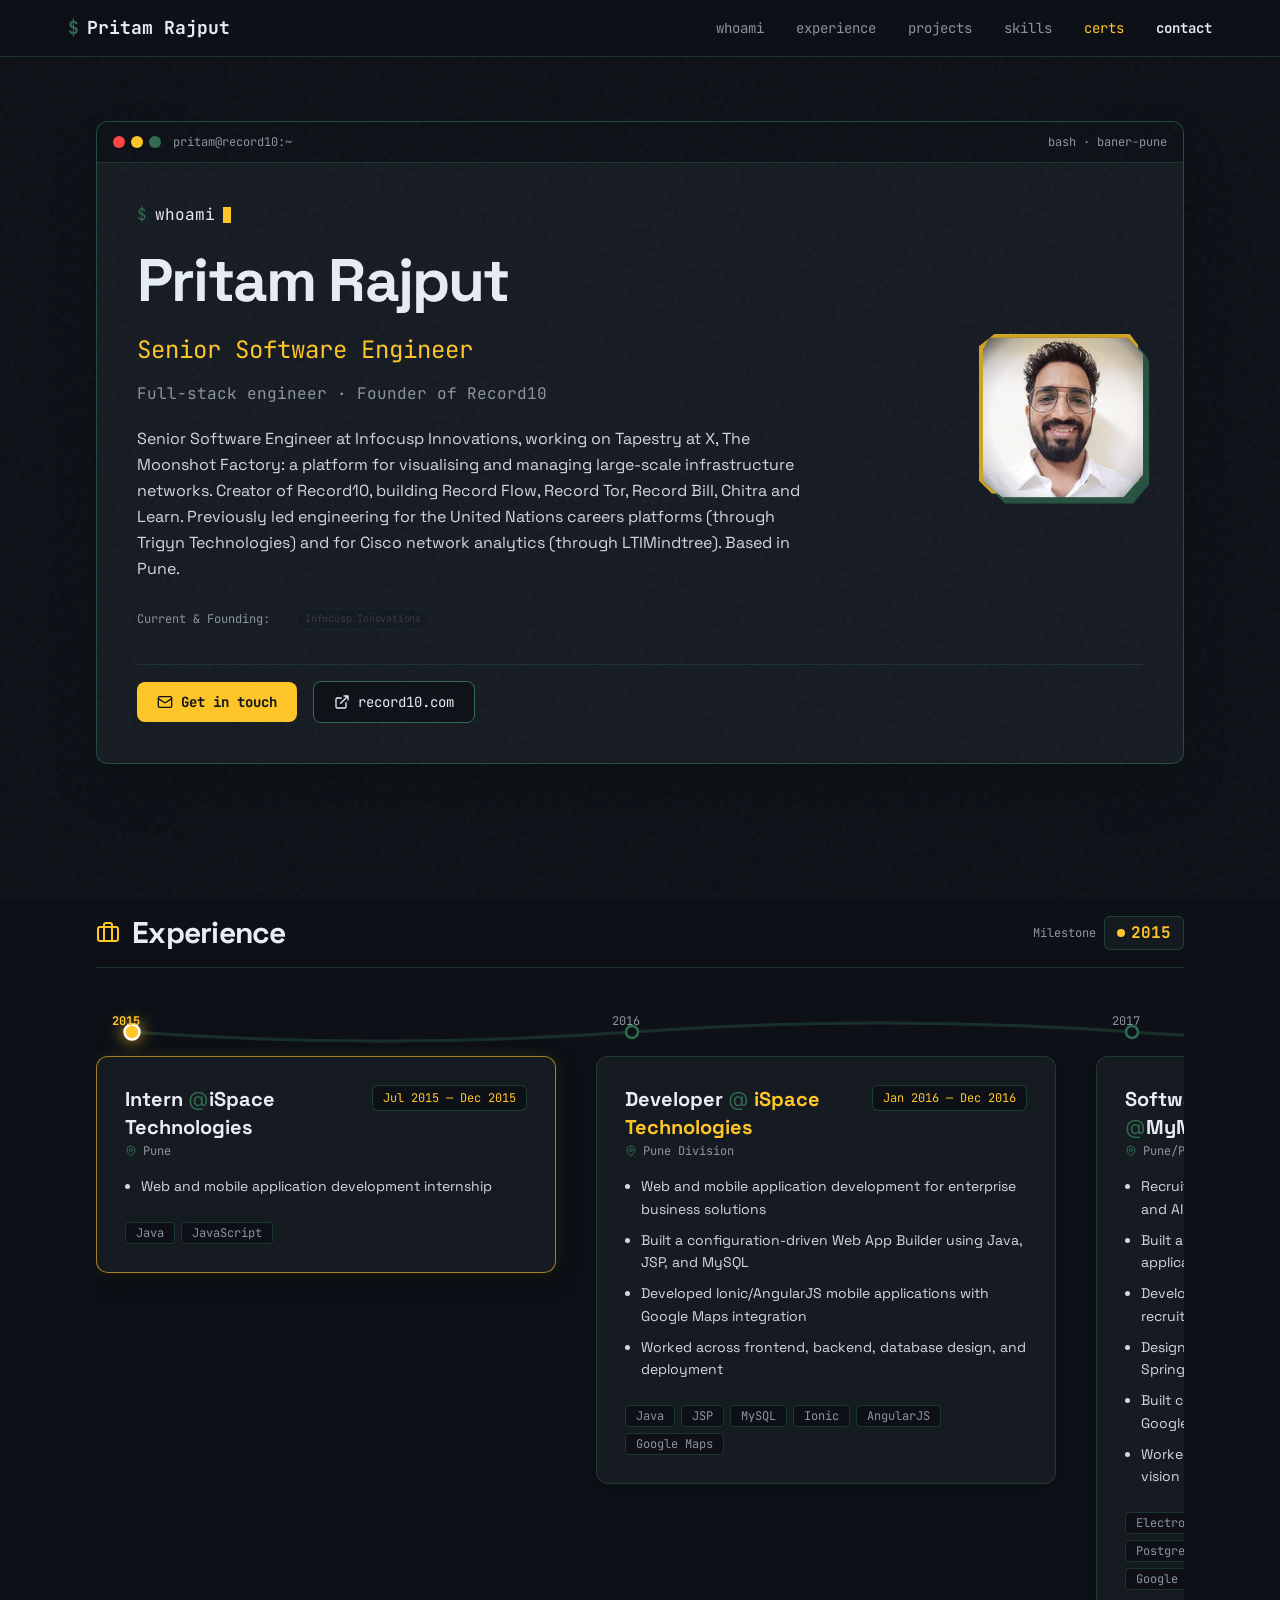
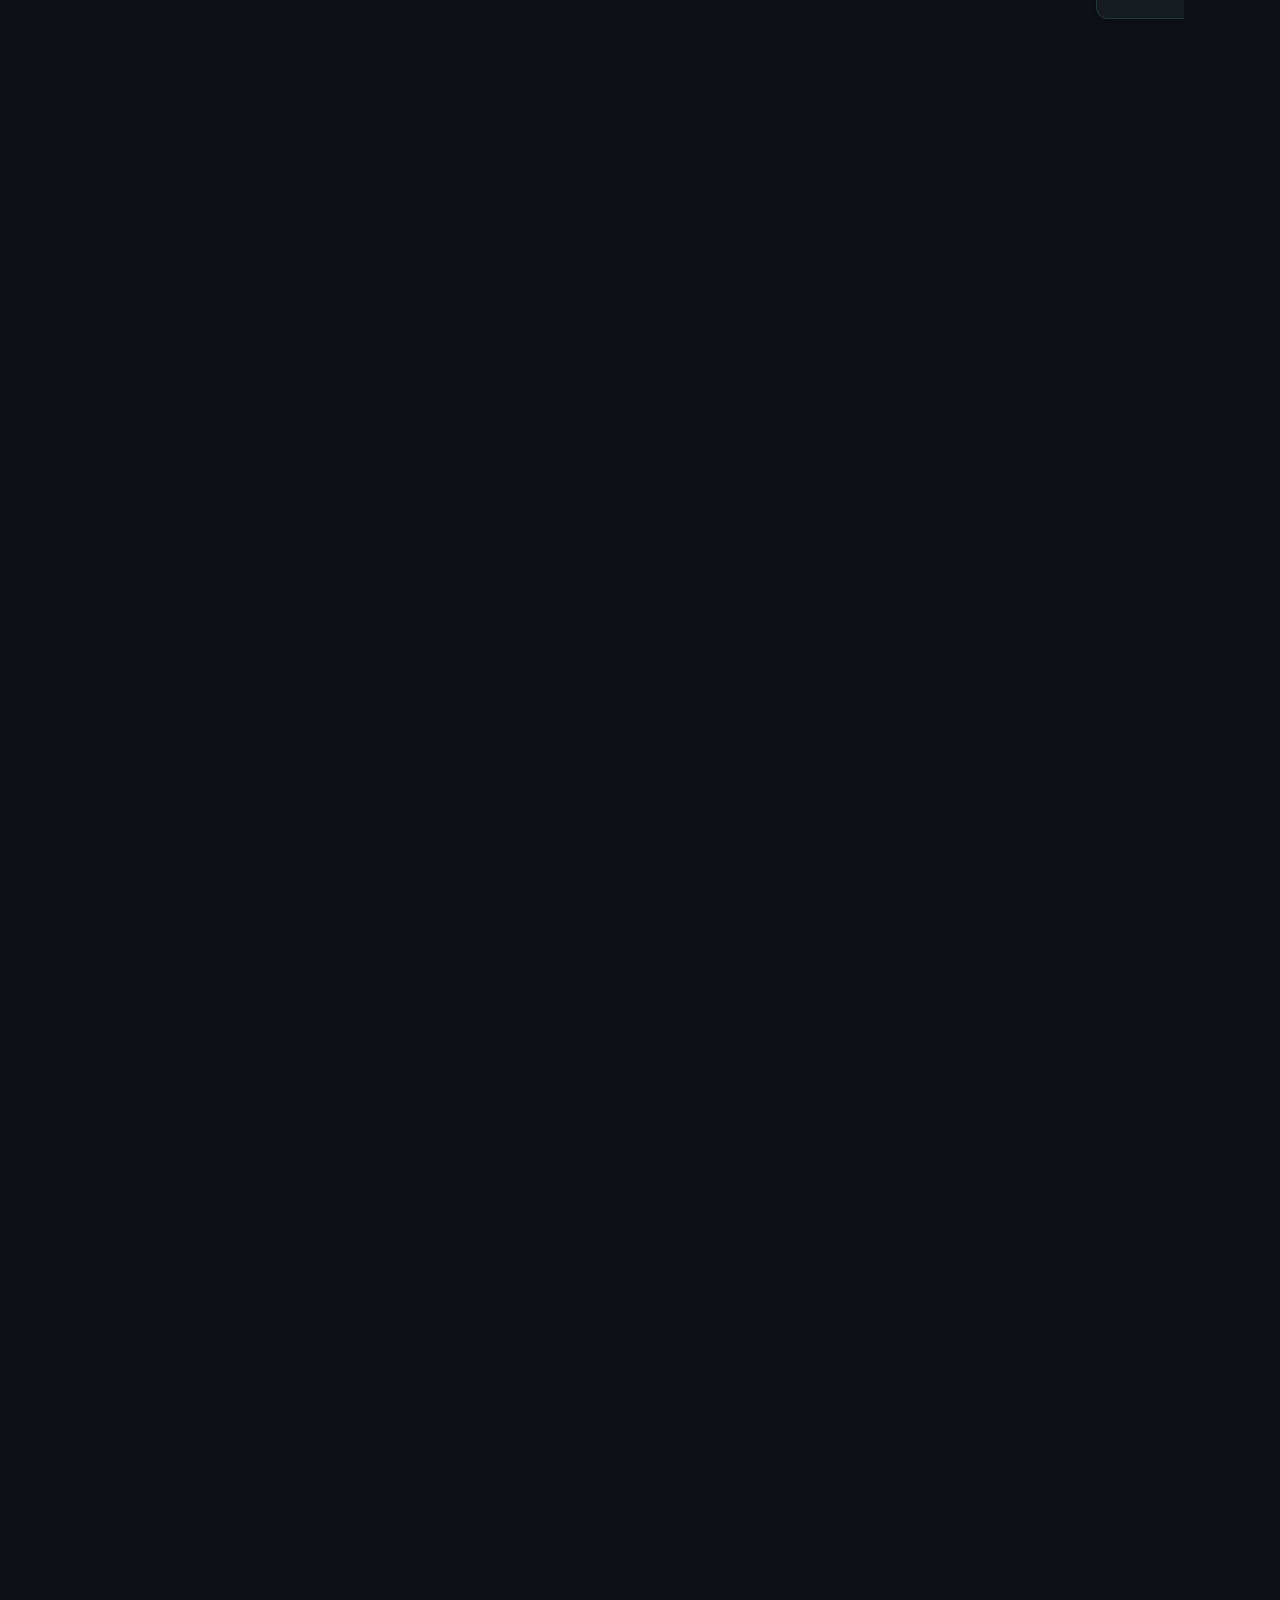
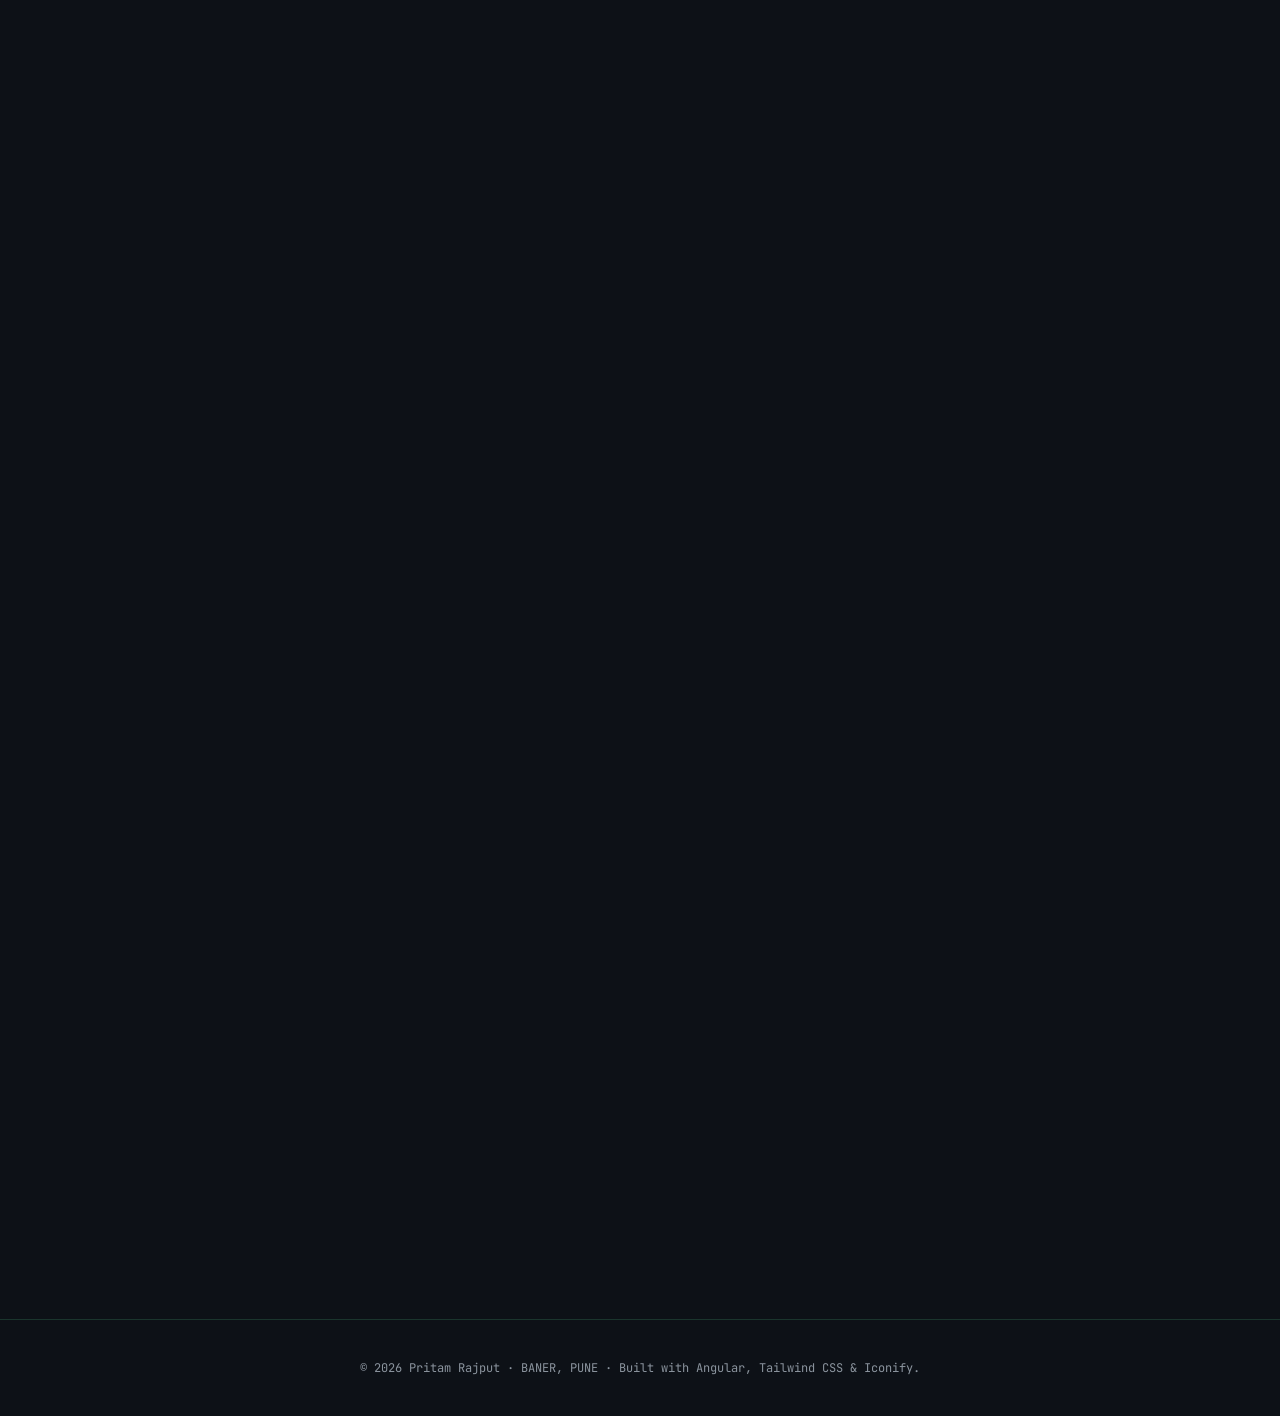
==== commit dd712ccf: "deploy: 2026-11-27 00:24:51 (pritam master 23deec7)" ====
--- a/index.html
+++ b/index.html
@@ -60,9 +60,9 @@
     ]
   }
   </script>
-<link rel="stylesheet" href="styles-KEA4DTRR.css"><style ng-app-id="ng">[_nghost-ng-c2800843407]{display:block;min-height:100vh}.nav-link-active[_ngcontent-ng-c2800843407]{color:#ffc627!important}</style><style ng-app-id="ng">[_nghost-ng-c3287716759]{display:contents}</style><style ng-app-id="ng">[_nghost-ng-c2853833516]{display:block}.hero-name-visual[_ngcontent-ng-c2853833516]{letter-spacing:-.03em;font-feature-settings:"cv02","cv03","cv04","cv11"}.hero-bg-grid[_ngcontent-ng-c2853833516]{background-image:radial-gradient(circle,rgba(47,107,79,.2) 1px,transparent 1px);background-size:24px 24px}</style></head>
+<link rel="stylesheet" href="styles-YWQQ5ZMR.css"><style ng-app-id="ng">[_nghost-ng-c2800843407]{display:block;min-height:100vh}.nav-link-active[_ngcontent-ng-c2800843407]{color:#ffc627!important}</style><style ng-app-id="ng">[_nghost-ng-c3287716759]{display:contents}</style><style ng-app-id="ng">[_nghost-ng-c2323064284]{display:block}.hero-name-visual[_ngcontent-ng-c2323064284]{letter-spacing:-.03em;font-feature-settings:"cv02","cv03","cv04","cv11"}.hero-bg-grid[_ngcontent-ng-c2323064284]{background-image:radial-gradient(circle,rgba(47,107,79,.2) 1px,transparent 1px);background-size:24px 24px}.hero-photo-wrapper[_ngcontent-ng-c2323064284]{isolation:isolate}.hero-photo-svg-defs[_ngcontent-ng-c2323064284]{position:absolute;width:0;height:0;overflow:hidden;pointer-events:none}.hero-photo-layer[_ngcontent-ng-c2323064284]{position:absolute;inset:0;pointer-events:none;z-index:0;filter:url(#hero-paper-edge);transition:transform .35s cubic-bezier(.22,1,.36,1)}.hero-photo-layer--back[_ngcontent-ng-c2323064284]{background-color:var(--color-line);opacity:.7;transform:translate(6px,6px);clip-path:polygon(6% 0%,92% 0%,100% 10%,100% 88%,90% 100%,10% 100%,0% 90%,0% 12%)}.hero-photo-layer--mid[_ngcontent-ng-c2323064284]{background-color:var(--color-accent-yellow);opacity:.8;transform:translate(-4px,-4px);clip-path:polygon(0% 8%,10% 0%,94% 0%,100% 8%,100% 92%,88% 100%,8% 100%,0% 92%)}.hero-photo-frame[_ngcontent-ng-c2323064284]{position:relative;z-index:2;background-color:var(--color-panel);clip-path:polygon(4% 0%,90% 0%,100% 10%,100% 86%,88% 100%,12% 100%,0% 90%,0% 8%);filter:drop-shadow(0 12px 24px color-mix(in srgb,var(--color-ink) 75%,transparent))}.hero-photo-img[_ngcontent-ng-c2323064284]{display:block;clip-path:polygon(4% 0%,90% 0%,100% 10%,100% 86%,88% 100%,12% 100%,0% 90%,0% 8%);-webkit-mask-image:radial-gradient(ellipse 78% 78% at 50% 50%,black 58%,rgba(0,0,0,.85) 74%,transparent 100%);mask-image:radial-gradient(ellipse 78% 78% at 50% 50%,black 58%,rgba(0,0,0,.85) 74%,transparent 100%)}@media(prefers-reduced-motion:no-preference){.hero-photo-wrapper[_ngcontent-ng-c2323064284]:hover   .hero-photo-layer--back[_ngcontent-ng-c2323064284]{transform:translate(8px,8px)}.hero-photo-wrapper[_ngcontent-ng-c2323064284]:hover   .hero-photo-layer--mid[_ngcontent-ng-c2323064284]{transform:translate(-6px,-6px)}}@media(prefers-reduced-motion:reduce){.hero-photo-layer[_ngcontent-ng-c2323064284]{transition:none}}</style></head>
 <body>
-  <app-root ng-version="22.3.0" _nghost-ng-c2800843407="" ng-server-context="ssg"><div _ngcontent-ng-c2800843407="" aria-hidden="true" class="fixed top-0 left-0 h-[2px] bg-amber-400 z-50 transform-origin-left origin-left w-full scale-x-0 pointer-events-none"></div><a _ngcontent-ng-c2800843407="" href="#main" class="skip-link">Skip to main content</a><div _ngcontent-ng-c2800843407="" aria-hidden="true" class="grain-overlay"></div><app-cursor _ngcontent-ng-c2800843407="" _nghost-ng-c3287716759=""><div _ngcontent-ng-c3287716759="" aria-hidden="true" class="custom-cursor fixed top-0 left-0 pointer-events-none z-0 w-7 h-7 -mt-3.5 -ml-3.5 rounded-full border border-[#FFC627]/80 bg-[#FFC627]/10 hidden opacity-0 will-change-transform"></div></app-cursor><header _ngcontent-ng-c2800843407="" class="sticky top-0 z-50 backdrop-blur-md bg-[#0d1117]/85 border-b border-[#2f6b4f]/40 px-4 sm:px-8 py-3.5"><div _ngcontent-ng-c2800843407="" class="max-w-6xl mx-auto flex items-center justify-between gap-4 min-w-0"><div _ngcontent-ng-c2800843407="" class="flex items-center min-w-0"><a _ngcontent-ng-c2800843407="" href="#about" class="flex items-center gap-2 text-base sm:text-lg font-mono font-bold text-[#e6edf3] hover:text-[#FFC627] transition-colors focus-visible:ring-2 focus-visible:ring-[#FFC627] rounded px-1 whitespace-nowrap min-w-0"><span _ngcontent-ng-c2800843407="" class="text-[#2f6b4f] shrink-0">$</span><span _ngcontent-ng-c2800843407="" class="truncate">Pritam Rajput</span></a></div><nav _ngcontent-ng-c2800843407="" aria-label="Main Navigation" class="hidden md:block"><ul _ngcontent-ng-c2800843407="" class="flex items-center gap-3 lg:gap-6 text-sm font-mono text-[#8b949e]"><li _ngcontent-ng-c2800843407=""><a _ngcontent-ng-c2800843407="" href="#about" class="hover:text-[#e6edf3] transition-colors focus-visible:ring-2 focus-visible:ring-[#FFC627] rounded px-1 nav-link-active">whoami</a></li><li _ngcontent-ng-c2800843407=""><a _ngcontent-ng-c2800843407="" href="#experience" class="hover:text-[#e6edf3] transition-colors focus-visible:ring-2 focus-visible:ring-[#FFC627] rounded px-1">experience</a></li><li _ngcontent-ng-c2800843407=""><a _ngcontent-ng-c2800843407="" href="#projects" class="hover:text-[#e6edf3] transition-colors focus-visible:ring-2 focus-visible:ring-[#FFC627] rounded px-1">projects</a></li><li _ngcontent-ng-c2800843407=""><a _ngcontent-ng-c2800843407="" href="#skills" class="hover:text-[#e6edf3] transition-colors focus-visible:ring-2 focus-visible:ring-[#FFC627] rounded px-1">skills</a></li><li _ngcontent-ng-c2800843407=""><a _ngcontent-ng-c2800843407="" href="#certifications" class="hover:text-[#e6edf3] transition-colors focus-visible:ring-2 focus-visible:ring-[#FFC627] rounded px-1">certs</a></li><li _ngcontent-ng-c2800843407=""><a _ngcontent-ng-c2800843407="" href="#contact" class="hover:text-[#FFC627] text-[#e6edf3] transition-colors focus-visible:ring-2 focus-visible:ring-[#FFC627] rounded px-1 font-semibold">contact</a></li></ul></nav><div _ngcontent-ng-c2800843407="" class="flex items-center md:hidden shrink-0"><button _ngcontent-ng-c2800843407="" type="button" aria-label="Toggle navigation" aria-controls="mobile-nav" class="inline-flex items-center justify-center p-2 rounded-lg text-[#8b949e] hover:text-[#e6edf3] hover:bg-[#161b22] border border-[#2f6b4f]/40 focus-visible:outline-none focus-visible:ring-2 focus-visible:ring-[#FFC627] transition-colors" aria-expanded="false"><span _ngcontent-ng-c2800843407="" aria-hidden="true" class="icon-[lucide--menu] text-xl"></span></button></div></div><!----></header><main _ngcontent-ng-c2800843407="" id="main" class="max-w-6xl mx-auto px-4 sm:px-8 py-8 sm:py-16 space-y-section min-w-0"><app-hero _ngcontent-ng-c2800843407="" _nghost-ng-c2853833516=""><section _ngcontent-ng-c2853833516="" id="about" aria-labelledby="hero-heading" class="relative scroll-mt-24"><div _ngcontent-ng-c2853833516="" aria-hidden="true" class="hero-bg-grid absolute inset-0 pointer-events-none -z-10 opacity-30"></div><div _ngcontent-ng-c2853833516="" aria-hidden="true" class="absolute -top-16 -left-16 w-80 h-80 bg-[#2f6b4f]/20 rounded-full blur-3xl pointer-events-none -z-10"></div><div _ngcontent-ng-c2853833516="" aria-hidden="true" class="absolute -bottom-16 -right-16 w-80 h-80 bg-[#FFC627]/10 rounded-full blur-3xl pointer-events-none -z-10"></div><div _ngcontent-ng-c2853833516="" class="bg-[#161b22] border border-[#2f6b4f]/60 rounded-xl overflow-hidden shadow-2xl relative"><div _ngcontent-ng-c2853833516="" class="bg-[#0d1117] border-b border-[#2f6b4f]/40 px-3 sm:px-4 py-2.5 sm:py-3 flex items-center justify-between gap-2 select-none min-w-0"><div _ngcontent-ng-c2853833516="" class="flex items-center gap-2 min-w-0"><div _ngcontent-ng-c2853833516="" class="flex items-center gap-1.5 shrink-0"><span _ngcontent-ng-c2853833516="" class="w-2.5 h-2.5 sm:w-3 sm:h-3 rounded-full bg-[#FF4343] inline-block"></span><span _ngcontent-ng-c2853833516="" class="w-2.5 h-2.5 sm:w-3 sm:h-3 rounded-full bg-[#FFC627] inline-block"></span><span _ngcontent-ng-c2853833516="" class="w-2.5 h-2.5 sm:w-3 sm:h-3 rounded-full bg-[#2f6b4f] inline-block"></span></div><span _ngcontent-ng-c2853833516="" class="text-xs font-mono text-[#8b949e] ml-1 truncate">pritam@record10:~</span></div><div _ngcontent-ng-c2853833516="" class="text-xs font-mono text-[#8b949e] shrink-0 hidden min-[480px]:block">bash · baner-pune</div></div><div _ngcontent-ng-c2853833516="" class="p-5 sm:p-8 md:p-10 space-y-6 sm:space-y-8 min-w-0"><div _ngcontent-ng-c2853833516="" class="flex flex-col-reverse md:flex-row items-start md:items-center justify-between gap-6 sm:gap-8 min-w-0"><div _ngcontent-ng-c2853833516="" class="space-y-4 max-w-2xl min-w-0"><div _ngcontent-ng-c2853833516="" class="font-mono text-sm sm:text-base text-[#2f6b4f] flex items-center gap-2 leading-normal"><span _ngcontent-ng-c2853833516="" class="select-none">$</span><span _ngcontent-ng-c2853833516="" class="text-[#e6edf3]">whoami</span><span _ngcontent-ng-c2853833516="" class="inline-block w-2 h-4 bg-[#FFC627] animate-pulse"></span></div><h1 _ngcontent-ng-c2853833516="" id="hero-heading" class="text-3xl sm:text-5xl md:text-6xl font-extrabold tracking-tight text-[#e6edf3] leading-tight break-words"><span _ngcontent-ng-c2853833516="" class="hero-name-visual inline-block">Pritam Rajput</span></h1><p _ngcontent-ng-c2853833516="" class="text-xl sm:text-2xl font-mono text-[#FFC627]"> Senior Software Engineer </p><p _ngcontent-ng-c2853833516="" class="text-sm sm:text-base font-mono text-[#8b949e]"> Full-stack engineer · Founder of Record10 </p><p _ngcontent-ng-c2853833516="" class="text-base text-[#e6edf3]/90 leading-relaxed pt-1"> Senior Software Engineer at Infocusp Innovations, working on Tapestry at X, The Moonshot Factory: a platform for visualising and managing large-scale infrastructure networks. Creator of Record10, building Record Flow, Record Tor, Record Bill, Chitra and Learn. Previously led engineering for the United Nations careers platforms (through Trigyn Technologies) and for Cisco network analytics (through LTIMindtree). Based in Pune. </p><div _ngcontent-ng-c2853833516="" class="flex flex-wrap items-center gap-2 pt-2"><span _ngcontent-ng-c2853833516="" class="text-xs font-mono text-[#8b949e] mr-1">Current &amp; Founding:</span><span _ngcontent-ng-c2853833516="" class="org-chip px-2.5 py-1 rounded-full text-xs font-mono bg-[#0d1117] border border-[#2f6b4f] text-[#e6edf3]">Infocusp Innovations</span><span _ngcontent-ng-c2853833516="" class="org-chip px-2.5 py-1 rounded-full text-xs font-mono bg-[#0d1117] border border-[#2f6b4f] text-[#e6edf3]">X, The Moonshot Factory</span><span _ngcontent-ng-c2853833516="" class="org-chip px-2.5 py-1 rounded-full text-xs font-mono bg-[#0d1117] border border-[#FFC627]/60 text-[#FFC627]">Record10</span></div></div><div _ngcontent-ng-c2853833516="" class="shrink-0 mx-auto md:mx-0"><picture _ngcontent-ng-c2853833516=""><source _ngcontent-ng-c2853833516="" srcset="/assets/profile-photo-160.avif 1x, /assets/profile-photo-320.avif 2x" type="image/avif"><source _ngcontent-ng-c2853833516="" srcset="/assets/profile-photo-160.webp 1x, /assets/profile-photo-320.webp 2x" type="image/webp"><img _ngcontent-ng-c2853833516="" src="/assets/profile-photo.jpg" alt="Pritam Rajput" width="160" height="160" class="rounded-2xl border-2 border-[#2f6b4f] shadow-2xl object-cover w-32 h-32 sm:w-40 sm:h-40"></picture></div></div><div _ngcontent-ng-c2853833516="" class="pt-4 border-t border-[#2f6b4f]/30 flex flex-wrap items-center gap-4"><a _ngcontent-ng-c2853833516="" href="#contact" class="inline-flex items-center gap-2 px-5 py-2.5 rounded-lg bg-[#FFC627] text-[#0d1117] font-mono font-bold text-sm hover:bg-[#FFC627]/90 transition-colors focus-visible:ring-2 focus-visible:ring-[#FFC627]"><span _ngcontent-ng-c2853833516="" class="icon-[lucide--mail] text-base"></span><span _ngcontent-ng-c2853833516="">Get in touch</span></a><a _ngcontent-ng-c2853833516="" href="https://record10.com" target="_blank" rel="noopener noreferrer" class="inline-flex items-center gap-2 px-5 py-2.5 rounded-lg bg-[#0d1117] border border-[#2f6b4f] text-[#e6edf3] font-mono text-sm hover:border-[#FFC627] hover:text-[#FFC627] transition-colors focus-visible:ring-2 focus-visible:ring-[#FFC627]"><span _ngcontent-ng-c2853833516="" class="icon-[lucide--external-link] text-base"></span><span _ngcontent-ng-c2853833516="">record10.com</span></a></div></div></div><div _ngcontent-ng-c2853833516="" class="mt-8 flex flex-col items-center justify-center gap-2 text-xs font-mono text-[#8b949e]/80"><span _ngcontent-ng-c2853833516="">scroll to explore</span><span _ngcontent-ng-c2853833516="" class="icon-[lucide--chevron-down] text-lg text-[#FFC627] animate-bounce"></span></div></section></app-hero><!----><!----><section _ngcontent-ng-c2800843407="" id="experience" aria-labelledby="experience-heading" class="scroll-mt-24 space-y-8"><div _ngcontent-ng-c2800843407="" class="flex items-center gap-3 border-b border-[#2f6b4f]/40 pb-4"><span _ngcontent-ng-c2800843407="" class="icon-[lucide--briefcase] text-2xl text-[#FFC627]"></span><h2 _ngcontent-ng-c2800843407="" id="experience-heading" class="text-3xl font-extrabold tracking-tight text-[#e6edf3]">Experience</h2><span _ngcontent-ng-c2800843407="" class="text-xs font-mono text-[#8b949e] ml-auto">2015 — Present</span></div><ol _ngcontent-ng-c2800843407="" aria-label="Career experience fallback" class="relative pl-6 sm:pl-8 border-l-2 border-[#2f6b4f]/50 space-y-12 list-none"><li _ngcontent-ng-c2800843407="" class="relative group"><div _ngcontent-ng-c2800843407="" class="absolute -left-[31px] sm:-left-[39px] top-1.5 w-3.5 h-3.5 rounded-full bg-[#0d1117] border-2 border-[#FFC627]"></div><article _ngcontent-ng-c2800843407="" class="bg-[#161b22] border border-[#2f6b4f]/40 rounded-xl p-5 sm:p-7 space-y-4 shadow-md"><div _ngcontent-ng-c2800843407="" class="flex flex-col sm:flex-row sm:items-baseline justify-between gap-2"><div _ngcontent-ng-c2800843407=""><h3 _ngcontent-ng-c2800843407="" class="text-xl font-bold text-[#e6edf3]"> Senior Software Engineer 3 <span _ngcontent-ng-c2800843407="" class="text-[#2f6b4f] font-normal">@</span><!----><span _ngcontent-ng-c2800843407="" class="text-[#e6edf3]">Infocusp Innovations</span><!----></h3><p _ngcontent-ng-c2800843407="" class="text-xs font-mono text-[#8b949e] mt-0.5">Pune</p></div><div _ngcontent-ng-c2800843407="" class="shrink-0 font-mono text-xs text-[#FFC627] bg-[#0d1117] border border-[#2f6b4f]/50 px-2.5 py-1 rounded-md self-start"> Mar 2024 — Present </div></div><ul _ngcontent-ng-c2800843407="" class="space-y-2 text-sm text-[#e6edf3]/90 list-disc list-outside ml-4"><li _ngcontent-ng-c2800843407="" class="leading-relaxed">Developed Angular-based applications supporting complex visualization and operational workflows</li><li _ngcontent-ng-c2800843407="" class="leading-relaxed">Integrated frontend systems with gRPC, GraphQL, and distributed backend services</li><li _ngcontent-ng-c2800843407="" class="leading-relaxed">Worked within a Bazel-based monorepo environment, focusing on performance, scalability, and maintainability</li><!----></ul><div _ngcontent-ng-c2800843407="" class="flex flex-wrap gap-1.5 pt-2"><span _ngcontent-ng-c2800843407="" class="text-xs font-mono bg-[#0d1117] border border-[#2f6b4f]/40 text-[#8b949e] px-2.5 py-0.5 rounded"> Angular </span><span _ngcontent-ng-c2800843407="" class="text-xs font-mono bg-[#0d1117] border border-[#2f6b4f]/40 text-[#8b949e] px-2.5 py-0.5 rounded"> TypeScript </span><span _ngcontent-ng-c2800843407="" class="text-xs font-mono bg-[#0d1117] border border-[#2f6b4f]/40 text-[#8b949e] px-2.5 py-0.5 rounded"> gRPC </span><span _ngcontent-ng-c2800843407="" class="text-xs font-mono bg-[#0d1117] border border-[#2f6b4f]/40 text-[#8b949e] px-2.5 py-0.5 rounded"> GraphQL </span><span _ngcontent-ng-c2800843407="" class="text-xs font-mono bg-[#0d1117] border border-[#2f6b4f]/40 text-[#8b949e] px-2.5 py-0.5 rounded"> Bazel </span><span _ngcontent-ng-c2800843407="" class="text-xs font-mono bg-[#0d1117] border border-[#2f6b4f]/40 text-[#8b949e] px-2.5 py-0.5 rounded"> PostgreSQL </span><span _ngcontent-ng-c2800843407="" class="text-xs font-mono bg-[#0d1117] border border-[#2f6b4f]/40 text-[#8b949e] px-2.5 py-0.5 rounded"> Mapbox GL </span><!----></div></article></li><li _ngcontent-ng-c2800843407="" class="relative group"><div _ngcontent-ng-c2800843407="" class="absolute -left-[31px] sm:-left-[39px] top-1.5 w-3.5 h-3.5 rounded-full bg-[#0d1117] border-2 border-[#FFC627]"></div><article _ngcontent-ng-c2800843407="" class="bg-[#161b22] border border-[#2f6b4f]/40 rounded-xl p-5 sm:p-7 space-y-4 shadow-md"><div _ngcontent-ng-c2800843407="" class="flex flex-col sm:flex-row sm:items-baseline justify-between gap-2"><div _ngcontent-ng-c2800843407=""><h3 _ngcontent-ng-c2800843407="" class="text-xl font-bold text-[#e6edf3]"> Creator and Lead Engineer <span _ngcontent-ng-c2800843407="" class="text-[#2f6b4f] font-normal">@</span><!----><span _ngcontent-ng-c2800843407="" class="text-[#e6edf3]">Record10</span><!----></h3><p _ngcontent-ng-c2800843407="" class="text-xs font-mono text-[#8b949e] mt-0.5">Pune District, Maharashtra, India</p></div><div _ngcontent-ng-c2800843407="" class="shrink-0 font-mono text-xs text-[#FFC627] bg-[#0d1117] border border-[#2f6b4f]/50 px-2.5 py-1 rounded-md self-start"> Jan 2020 — Present </div></div><ul _ngcontent-ng-c2800843407="" class="space-y-2 text-sm text-[#e6edf3]/90 list-disc list-outside ml-4"><li _ngcontent-ng-c2800843407="" class="leading-relaxed">Designed, developed, and maintained multiple software products from scratch, owning architecture, full-stack development, deployment, and product evolution.</li><li _ngcontent-ng-c2800843407="" class="leading-relaxed">Built and shipped Record Flow, Record Tor, and Record Bill (all on record10.com).</li><!----></ul><div _ngcontent-ng-c2800843407="" class="flex flex-wrap gap-1.5 pt-2"><span _ngcontent-ng-c2800843407="" class="text-xs font-mono bg-[#0d1117] border border-[#2f6b4f]/40 text-[#8b949e] px-2.5 py-0.5 rounded"> Rust </span><span _ngcontent-ng-c2800843407="" class="text-xs font-mono bg-[#0d1117] border border-[#2f6b4f]/40 text-[#8b949e] px-2.5 py-0.5 rounded"> Angular </span><span _ngcontent-ng-c2800843407="" class="text-xs font-mono bg-[#0d1117] border border-[#2f6b4f]/40 text-[#8b949e] px-2.5 py-0.5 rounded"> TypeScript </span><span _ngcontent-ng-c2800843407="" class="text-xs font-mono bg-[#0d1117] border border-[#2f6b4f]/40 text-[#8b949e] px-2.5 py-0.5 rounded"> Node.js </span><span _ngcontent-ng-c2800843407="" class="text-xs font-mono bg-[#0d1117] border border-[#2f6b4f]/40 text-[#8b949e] px-2.5 py-0.5 rounded"> PostgreSQL </span><!----></div></article></li><li _ngcontent-ng-c2800843407="" class="relative group"><div _ngcontent-ng-c2800843407="" class="absolute -left-[31px] sm:-left-[39px] top-1.5 w-3.5 h-3.5 rounded-full bg-[#0d1117] border-2 border-[#FFC627]"></div><article _ngcontent-ng-c2800843407="" class="bg-[#161b22] border border-[#2f6b4f]/40 rounded-xl p-5 sm:p-7 space-y-4 shadow-md"><div _ngcontent-ng-c2800843407="" class="flex flex-col sm:flex-row sm:items-baseline justify-between gap-2"><div _ngcontent-ng-c2800843407=""><h3 _ngcontent-ng-c2800843407="" class="text-xl font-bold text-[#e6edf3]"> Tech Team Lead <span _ngcontent-ng-c2800843407="" class="text-[#2f6b4f] font-normal">@</span><!----><span _ngcontent-ng-c2800843407="" class="text-[#e6edf3]">LTIMindtree</span><!----></h3><p _ngcontent-ng-c2800843407="" class="text-xs font-mono text-[#8b949e] mt-0.5">Pune District</p></div><div _ngcontent-ng-c2800843407="" class="shrink-0 font-mono text-xs text-[#FFC627] bg-[#0d1117] border border-[#2f6b4f]/50 px-2.5 py-1 rounded-md self-start"> Apr 2022 — Mar 2024 </div></div><ul _ngcontent-ng-c2800843407="" class="space-y-2 text-sm text-[#e6edf3]/90 list-disc list-outside ml-4"><li _ngcontent-ng-c2800843407="" class="leading-relaxed">Led engineering for telecom network management and analytics platforms</li><li _ngcontent-ng-c2800843407="" class="leading-relaxed">Developed backend services using Node.js, Java, and Python</li><li _ngcontent-ng-c2800843407="" class="leading-relaxed">Built microservices for performance analysis and bottleneck identification</li><li _ngcontent-ng-c2800843407="" class="leading-relaxed">Created automated log collection tools to simplify troubleshooting and support</li><li _ngcontent-ng-c2800843407="" class="leading-relaxed">Architected a quarterly analytics portal using Angular and Java</li><!----></ul><div _ngcontent-ng-c2800843407="" class="flex flex-wrap gap-1.5 pt-2"><span _ngcontent-ng-c2800843407="" class="text-xs font-mono bg-[#0d1117] border border-[#2f6b4f]/40 text-[#8b949e] px-2.5 py-0.5 rounded"> Node.js </span><span _ngcontent-ng-c2800843407="" class="text-xs font-mono bg-[#0d1117] border border-[#2f6b4f]/40 text-[#8b949e] px-2.5 py-0.5 rounded"> Java </span><span _ngcontent-ng-c2800843407="" class="text-xs font-mono bg-[#0d1117] border border-[#2f6b4f]/40 text-[#8b949e] px-2.5 py-0.5 rounded"> Python </span><span _ngcontent-ng-c2800843407="" class="text-xs font-mono bg-[#0d1117] border border-[#2f6b4f]/40 text-[#8b949e] px-2.5 py-0.5 rounded"> Angular </span><!----></div></article></li><li _ngcontent-ng-c2800843407="" class="relative group"><div _ngcontent-ng-c2800843407="" class="absolute -left-[31px] sm:-left-[39px] top-1.5 w-3.5 h-3.5 rounded-full bg-[#0d1117] border-2 border-[#FFC627]"></div><article _ngcontent-ng-c2800843407="" class="bg-[#161b22] border border-[#2f6b4f]/40 rounded-xl p-5 sm:p-7 space-y-4 shadow-md"><div _ngcontent-ng-c2800843407="" class="flex flex-col sm:flex-row sm:items-baseline justify-between gap-2"><div _ngcontent-ng-c2800843407=""><h3 _ngcontent-ng-c2800843407="" class="text-xl font-bold text-[#e6edf3]"> Sr. Software Engineer <span _ngcontent-ng-c2800843407="" class="text-[#2f6b4f] font-normal">@</span><!----><span _ngcontent-ng-c2800843407="" class="text-[#e6edf3]">Trigyn Technologies</span><!----></h3><p _ngcontent-ng-c2800843407="" class="text-xs font-mono text-[#8b949e] mt-0.5">Pune Division</p></div><div _ngcontent-ng-c2800843407="" class="shrink-0 font-mono text-xs text-[#FFC627] bg-[#0d1117] border border-[#2f6b4f]/50 px-2.5 py-1 rounded-md self-start"> Dec 2020 — Apr 2022 </div></div><ul _ngcontent-ng-c2800843407="" class="space-y-2 text-sm text-[#e6edf3]/90 list-disc list-outside ml-4"><li _ngcontent-ng-c2800843407="" class="leading-relaxed">Built global public site frameworks and HR platforms for the United Nations, supporting international hiring</li><li _ngcontent-ng-c2800843407="" class="leading-relaxed">Architected and developed UN Careers and OneHR portals using the MEAN stack</li><li _ngcontent-ng-c2800843407="" class="leading-relaxed">Designed secure authentication and enterprise application architecture</li><li _ngcontent-ng-c2800843407="" class="leading-relaxed">Built reusable Angular libraries, services, and UI components</li><li _ngcontent-ng-c2800843407="" class="leading-relaxed">Developed APIs and database models for complex recruitment workflows</li><!----></ul><div _ngcontent-ng-c2800843407="" class="flex flex-wrap gap-1.5 pt-2"><span _ngcontent-ng-c2800843407="" class="text-xs font-mono bg-[#0d1117] border border-[#2f6b4f]/40 text-[#8b949e] px-2.5 py-0.5 rounded"> Angular </span><span _ngcontent-ng-c2800843407="" class="text-xs font-mono bg-[#0d1117] border border-[#2f6b4f]/40 text-[#8b949e] px-2.5 py-0.5 rounded"> Node.js </span><span _ngcontent-ng-c2800843407="" class="text-xs font-mono bg-[#0d1117] border border-[#2f6b4f]/40 text-[#8b949e] px-2.5 py-0.5 rounded"> Express </span><span _ngcontent-ng-c2800843407="" class="text-xs font-mono bg-[#0d1117] border border-[#2f6b4f]/40 text-[#8b949e] px-2.5 py-0.5 rounded"> MongoDB </span><span _ngcontent-ng-c2800843407="" class="text-xs font-mono bg-[#0d1117] border border-[#2f6b4f]/40 text-[#8b949e] px-2.5 py-0.5 rounded"> MEAN stack </span><!----></div></article></li><li _ngcontent-ng-c2800843407="" class="relative group"><div _ngcontent-ng-c2800843407="" class="absolute -left-[31px] sm:-left-[39px] top-1.5 w-3.5 h-3.5 rounded-full bg-[#0d1117] border-2 border-[#FFC627]"></div><article _ngcontent-ng-c2800843407="" class="bg-[#161b22] border border-[#2f6b4f]/40 rounded-xl p-5 sm:p-7 space-y-4 shadow-md"><div _ngcontent-ng-c2800843407="" class="flex flex-col sm:flex-row sm:items-baseline justify-between gap-2"><div _ngcontent-ng-c2800843407=""><h3 _ngcontent-ng-c2800843407="" class="text-xl font-bold text-[#e6edf3]"> Software Engineer <span _ngcontent-ng-c2800843407="" class="text-[#2f6b4f] font-normal">@</span><!----><span _ngcontent-ng-c2800843407="" class="text-[#e6edf3]">MyNextHire</span><!----></h3><p _ngcontent-ng-c2800843407="" class="text-xs font-mono text-[#8b949e] mt-0.5">Pune/Pimpri-Chinchwad</p></div><div _ngcontent-ng-c2800843407="" class="shrink-0 font-mono text-xs text-[#FFC627] bg-[#0d1117] border border-[#2f6b4f]/50 px-2.5 py-1 rounded-md self-start"> Jan 2017 — Nov 2020 </div></div><ul _ngcontent-ng-c2800843407="" class="space-y-2 text-sm text-[#e6edf3]/90 list-disc list-outside ml-4"><li _ngcontent-ng-c2800843407="" class="leading-relaxed">Recruitment SaaS ecosystem: desktop, web, reporting, and AI solutions</li><li _ngcontent-ng-c2800843407="" class="leading-relaxed">Built an Electron-based web scraping and screening application from design to deployment</li><li _ngcontent-ng-c2800843407="" class="leading-relaxed">Developed Chrome and Outlook/Office plugins for recruiter productivity</li><li _ngcontent-ng-c2800843407="" class="leading-relaxed">Designed reporting and analytics frameworks using Java Spring and PostgreSQL</li><li _ngcontent-ng-c2800843407="" class="leading-relaxed">Built chatbot solutions using Dialogflow, Node.js, and Google Cloud Functions</li><li _ngcontent-ng-c2800843407="" class="leading-relaxed">Worked on data migration utilities and early computer vision and ML initiatives</li><!----></ul><div _ngcontent-ng-c2800843407="" class="flex flex-wrap gap-1.5 pt-2"><span _ngcontent-ng-c2800843407="" class="text-xs font-mono bg-[#0d1117] border border-[#2f6b4f]/40 text-[#8b949e] px-2.5 py-0.5 rounded"> Electron </span><span _ngcontent-ng-c2800843407="" class="text-xs font-mono bg-[#0d1117] border border-[#2f6b4f]/40 text-[#8b949e] px-2.5 py-0.5 rounded"> Angular </span><span _ngcontent-ng-c2800843407="" class="text-xs font-mono bg-[#0d1117] border border-[#2f6b4f]/40 text-[#8b949e] px-2.5 py-0.5 rounded"> Node.js </span><span _ngcontent-ng-c2800843407="" class="text-xs font-mono bg-[#0d1117] border border-[#2f6b4f]/40 text-[#8b949e] px-2.5 py-0.5 rounded"> Java </span><span _ngcontent-ng-c2800843407="" class="text-xs font-mono bg-[#0d1117] border border-[#2f6b4f]/40 text-[#8b949e] px-2.5 py-0.5 rounded"> Spring </span><span _ngcontent-ng-c2800843407="" class="text-xs font-mono bg-[#0d1117] border border-[#2f6b4f]/40 text-[#8b949e] px-2.5 py-0.5 rounded"> PostgreSQL </span><span _ngcontent-ng-c2800843407="" class="text-xs font-mono bg-[#0d1117] border border-[#2f6b4f]/40 text-[#8b949e] px-2.5 py-0.5 rounded"> Python </span><span _ngcontent-ng-c2800843407="" class="text-xs font-mono bg-[#0d1117] border border-[#2f6b4f]/40 text-[#8b949e] px-2.5 py-0.5 rounded"> Dialogflow </span><span _ngcontent-ng-c2800843407="" class="text-xs font-mono bg-[#0d1117] border border-[#2f6b4f]/40 text-[#8b949e] px-2.5 py-0.5 rounded"> Google Cloud Functions </span><!----></div></article></li><li _ngcontent-ng-c2800843407="" class="relative group"><div _ngcontent-ng-c2800843407="" class="absolute -left-[31px] sm:-left-[39px] top-1.5 w-3.5 h-3.5 rounded-full bg-[#0d1117] border-2 border-[#FFC627]"></div><article _ngcontent-ng-c2800843407="" class="bg-[#161b22] border border-[#2f6b4f]/40 rounded-xl p-5 sm:p-7 space-y-4 shadow-md"><div _ngcontent-ng-c2800843407="" class="flex flex-col sm:flex-row sm:items-baseline justify-between gap-2"><div _ngcontent-ng-c2800843407=""><h3 _ngcontent-ng-c2800843407="" class="text-xl font-bold text-[#e6edf3]"> Developer <span _ngcontent-ng-c2800843407="" class="text-[#2f6b4f] font-normal">@</span><a _ngcontent-ng-c2800843407="" target="_blank" rel="noopener noreferrer" class="text-[#FFC627] hover:underline" href="https://www.linkedin.com/company/united-nations/?lipi=urn%3Ali%3Apage%3Ad_flagship3_profile_view_base%3BURTfo5qOQHC431978PeaKw%3D%3D&amp;licu=urn%3Ali%3Acontrol%3Ad_flagship3_profile_view_base-background_details_company"> iSpace Technologies </a><!----><!----></h3><p _ngcontent-ng-c2800843407="" class="text-xs font-mono text-[#8b949e] mt-0.5">Pune Division</p></div><div _ngcontent-ng-c2800843407="" class="shrink-0 font-mono text-xs text-[#FFC627] bg-[#0d1117] border border-[#2f6b4f]/50 px-2.5 py-1 rounded-md self-start"> Jan 2016 — Dec 2016 </div></div><ul _ngcontent-ng-c2800843407="" class="space-y-2 text-sm text-[#e6edf3]/90 list-disc list-outside ml-4"><li _ngcontent-ng-c2800843407="" class="leading-relaxed">Web and mobile application development for enterprise business solutions</li><li _ngcontent-ng-c2800843407="" class="leading-relaxed">Built a configuration-driven Web App Builder using Java, JSP, and MySQL</li><li _ngcontent-ng-c2800843407="" class="leading-relaxed">Developed Ionic/AngularJS mobile applications with Google Maps integration</li><li _ngcontent-ng-c2800843407="" class="leading-relaxed">Worked across frontend, backend, database design, and deployment</li><!----></ul><div _ngcontent-ng-c2800843407="" class="flex flex-wrap gap-1.5 pt-2"><span _ngcontent-ng-c2800843407="" class="text-xs font-mono bg-[#0d1117] border border-[#2f6b4f]/40 text-[#8b949e] px-2.5 py-0.5 rounded"> Java </span><span _ngcontent-ng-c2800843407="" class="text-xs font-mono bg-[#0d1117] border border-[#2f6b4f]/40 text-[#8b949e] px-2.5 py-0.5 rounded"> JSP </span><span _ngcontent-ng-c2800843407="" class="text-xs font-mono bg-[#0d1117] border border-[#2f6b4f]/40 text-[#8b949e] px-2.5 py-0.5 rounded"> MySQL </span><span _ngcontent-ng-c2800843407="" class="text-xs font-mono bg-[#0d1117] border border-[#2f6b4f]/40 text-[#8b949e] px-2.5 py-0.5 rounded"> Ionic </span><span _ngcontent-ng-c2800843407="" class="text-xs font-mono bg-[#0d1117] border border-[#2f6b4f]/40 text-[#8b949e] px-2.5 py-0.5 rounded"> AngularJS </span><span _ngcontent-ng-c2800843407="" class="text-xs font-mono bg-[#0d1117] border border-[#2f6b4f]/40 text-[#8b949e] px-2.5 py-0.5 rounded"> Google Maps </span><!----></div></article></li><li _ngcontent-ng-c2800843407="" class="relative group"><div _ngcontent-ng-c2800843407="" class="absolute -left-[31px] sm:-left-[39px] top-1.5 w-3.5 h-3.5 rounded-full bg-[#0d1117] border-2 border-[#FFC627]"></div><article _ngcontent-ng-c2800843407="" class="bg-[#161b22] border border-[#2f6b4f]/40 rounded-xl p-5 sm:p-7 space-y-4 shadow-md"><div _ngcontent-ng-c2800843407="" class="flex flex-col sm:flex-row sm:items-baseline justify-between gap-2"><div _ngcontent-ng-c2800843407=""><h3 _ngcontent-ng-c2800843407="" class="text-xl font-bold text-[#e6edf3]"> Intern <span _ngcontent-ng-c2800843407="" class="text-[#2f6b4f] font-normal">@</span><!----><span _ngcontent-ng-c2800843407="" class="text-[#e6edf3]">iSpace Technologies</span><!----></h3><p _ngcontent-ng-c2800843407="" class="text-xs font-mono text-[#8b949e] mt-0.5">Pune</p></div><div _ngcontent-ng-c2800843407="" class="shrink-0 font-mono text-xs text-[#FFC627] bg-[#0d1117] border border-[#2f6b4f]/50 px-2.5 py-1 rounded-md self-start"> Jul 2015 — Dec 2015 </div></div><ul _ngcontent-ng-c2800843407="" class="space-y-2 text-sm text-[#e6edf3]/90 list-disc list-outside ml-4"><li _ngcontent-ng-c2800843407="" class="leading-relaxed">Web and mobile application development internship</li><!----></ul><div _ngcontent-ng-c2800843407="" class="flex flex-wrap gap-1.5 pt-2"><span _ngcontent-ng-c2800843407="" class="text-xs font-mono bg-[#0d1117] border border-[#2f6b4f]/40 text-[#8b949e] px-2.5 py-0.5 rounded"> Java </span><span _ngcontent-ng-c2800843407="" class="text-xs font-mono bg-[#0d1117] border border-[#2f6b4f]/40 text-[#8b949e] px-2.5 py-0.5 rounded"> JavaScript </span><!----></div></article></li><!----></ol></section><!----><!----><!----><section _ngcontent-ng-c2800843407="" id="projects" aria-labelledby="projects-heading" class="scroll-mt-24 space-y-8"><div _ngcontent-ng-c2800843407="" class="flex items-center gap-3 border-b border-[#2f6b4f]/40 pb-4"><span _ngcontent-ng-c2800843407="" class="icon-[lucide--folder-git-2] text-2xl text-[#FFC627]"></span><h2 _ngcontent-ng-c2800843407="" id="projects-heading" class="text-3xl font-extrabold tracking-tight text-[#e6edf3]">Projects</h2><span _ngcontent-ng-c2800843407="" class="text-xs font-mono text-[#8b949e] ml-auto">Record10 Suite</span></div><div _ngcontent-ng-c2800843407="" class="grid grid-cols-1 md:grid-cols-2 lg:grid-cols-3 gap-6"><article _ngcontent-ng-c2800843407="" class="bg-[#161b22] border border-[#2f6b4f]/40 hover:border-[#FFC627]/60 rounded-xl p-6 flex flex-col justify-between space-y-4 shadow-lg transition-all group"><div _ngcontent-ng-c2800843407="" class="space-y-3"><div _ngcontent-ng-c2800843407="" class="flex items-center justify-between"><span _ngcontent-ng-c2800843407="" class="group-hover:scale-110 icon-[lucide--workflow] text-3xl text-[#FFC627] transition-transform"></span><span _ngcontent-ng-c2800843407="" class="text-xs font-mono text-[#8b949e]">Record10</span></div><h3 _ngcontent-ng-c2800843407="" class="text-xl font-bold text-[#e6edf3] group-hover:text-[#FFC627] transition-colors"> Record Flow </h3><p _ngcontent-ng-c2800843407="" class="text-sm text-[#8b949e] leading-relaxed"> Workflow automation and intuition-driven application builder </p></div><div _ngcontent-ng-c2800843407="" class="pt-3 border-t border-[#2f6b4f]/30"><a _ngcontent-ng-c2800843407="" target="_blank" rel="noopener noreferrer" class="inline-flex items-center gap-1.5 text-xs font-mono text-[#FFC627] hover:underline focus-visible:ring-2 focus-visible:ring-[#FFC627] rounded" href="https://record10.com"><span _ngcontent-ng-c2800843407="">Explore application</span><span _ngcontent-ng-c2800843407="" class="icon-[lucide--arrow-up-right] text-sm"></span></a></div></article><article _ngcontent-ng-c2800843407="" class="bg-[#161b22] border border-[#2f6b4f]/40 hover:border-[#FFC627]/60 rounded-xl p-6 flex flex-col justify-between space-y-4 shadow-lg transition-all group"><div _ngcontent-ng-c2800843407="" class="space-y-3"><div _ngcontent-ng-c2800843407="" class="flex items-center justify-between"><span _ngcontent-ng-c2800843407="" class="group-hover:scale-110 icon-[lucide--shield-check] text-3xl text-[#FFC627] transition-transform"></span><span _ngcontent-ng-c2800843407="" class="text-xs font-mono text-[#8b949e]">Record10</span></div><h3 _ngcontent-ng-c2800843407="" class="text-xl font-bold text-[#e6edf3] group-hover:text-[#FFC627] transition-colors"> Record Tor </h3><p _ngcontent-ng-c2800843407="" class="text-sm text-[#8b949e] leading-relaxed"> Private networking and routing utility </p></div><div _ngcontent-ng-c2800843407="" class="pt-3 border-t border-[#2f6b4f]/30"><a _ngcontent-ng-c2800843407="" target="_blank" rel="noopener noreferrer" class="inline-flex items-center gap-1.5 text-xs font-mono text-[#FFC627] hover:underline focus-visible:ring-2 focus-visible:ring-[#FFC627] rounded" href="https://record10.com"><span _ngcontent-ng-c2800843407="">Explore application</span><span _ngcontent-ng-c2800843407="" class="icon-[lucide--arrow-up-right] text-sm"></span></a></div></article><article _ngcontent-ng-c2800843407="" class="bg-[#161b22] border border-[#2f6b4f]/40 hover:border-[#FFC627]/60 rounded-xl p-6 flex flex-col justify-between space-y-4 shadow-lg transition-all group"><div _ngcontent-ng-c2800843407="" class="space-y-3"><div _ngcontent-ng-c2800843407="" class="flex items-center justify-between"><span _ngcontent-ng-c2800843407="" class="group-hover:scale-110 icon-[lucide--receipt] text-3xl text-[#FFC627] transition-transform"></span><span _ngcontent-ng-c2800843407="" class="text-xs font-mono text-[#8b949e]">Record10</span></div><h3 _ngcontent-ng-c2800843407="" class="text-xl font-bold text-[#e6edf3] group-hover:text-[#FFC627] transition-colors"> Record Bill </h3><p _ngcontent-ng-c2800843407="" class="text-sm text-[#8b949e] leading-relaxed"> Effortless invoicing and financial tracking tool </p></div><div _ngcontent-ng-c2800843407="" class="pt-3 border-t border-[#2f6b4f]/30"><a _ngcontent-ng-c2800843407="" target="_blank" rel="noopener noreferrer" class="inline-flex items-center gap-1.5 text-xs font-mono text-[#FFC627] hover:underline focus-visible:ring-2 focus-visible:ring-[#FFC627] rounded" href="https://record10.com"><span _ngcontent-ng-c2800843407="">Explore application</span><span _ngcontent-ng-c2800843407="" class="icon-[lucide--arrow-up-right] text-sm"></span></a></div></article><article _ngcontent-ng-c2800843407="" class="bg-[#161b22] border border-[#2f6b4f]/40 hover:border-[#FFC627]/60 rounded-xl p-6 flex flex-col justify-between space-y-4 shadow-lg transition-all group"><div _ngcontent-ng-c2800843407="" class="space-y-3"><div _ngcontent-ng-c2800843407="" class="flex items-center justify-between"><span _ngcontent-ng-c2800843407="" class="group-hover:scale-110 icon-[lucide--image] text-3xl text-[#FFC627] transition-transform"></span><span _ngcontent-ng-c2800843407="" class="text-xs font-mono text-[#8b949e]">Record10</span></div><h3 _ngcontent-ng-c2800843407="" class="text-xl font-bold text-[#e6edf3] group-hover:text-[#FFC627] transition-colors"> Chitra </h3><p _ngcontent-ng-c2800843407="" class="text-sm text-[#8b949e] leading-relaxed"> Visual media and graphics processing platform </p></div><div _ngcontent-ng-c2800843407="" class="pt-3 border-t border-[#2f6b4f]/30"><a _ngcontent-ng-c2800843407="" target="_blank" rel="noopener noreferrer" class="inline-flex items-center gap-1.5 text-xs font-mono text-[#FFC627] hover:underline focus-visible:ring-2 focus-visible:ring-[#FFC627] rounded" href="https://record10.com"><span _ngcontent-ng-c2800843407="">Explore application</span><span _ngcontent-ng-c2800843407="" class="icon-[lucide--arrow-up-right] text-sm"></span></a></div></article><article _ngcontent-ng-c2800843407="" class="bg-[#161b22] border border-[#2f6b4f]/40 hover:border-[#FFC627]/60 rounded-xl p-6 flex flex-col justify-between space-y-4 shadow-lg transition-all group"><div _ngcontent-ng-c2800843407="" class="space-y-3"><div _ngcontent-ng-c2800843407="" class="flex items-center justify-between"><span _ngcontent-ng-c2800843407="" class="group-hover:scale-110 icon-[lucide--book-open] text-3xl text-[#FFC627] transition-transform"></span><span _ngcontent-ng-c2800843407="" class="text-xs font-mono text-[#8b949e]">Record10</span></div><h3 _ngcontent-ng-c2800843407="" class="text-xl font-bold text-[#e6edf3] group-hover:text-[#FFC627] transition-colors"> Learn </h3><p _ngcontent-ng-c2800843407="" class="text-sm text-[#8b949e] leading-relaxed"> Interactive learning and knowledge platform </p></div><div _ngcontent-ng-c2800843407="" class="pt-3 border-t border-[#2f6b4f]/30"><a _ngcontent-ng-c2800843407="" target="_blank" rel="noopener noreferrer" class="inline-flex items-center gap-1.5 text-xs font-mono text-[#FFC627] hover:underline focus-visible:ring-2 focus-visible:ring-[#FFC627] rounded" href="https://learn.record10.com"><span _ngcontent-ng-c2800843407="">Explore application</span><span _ngcontent-ng-c2800843407="" class="icon-[lucide--arrow-up-right] text-sm"></span></a></div></article><!----></div></section><!----><!----><!----><section _ngcontent-ng-c2800843407="" id="skills" aria-labelledby="skills-heading" class="scroll-mt-24 space-y-8"><div _ngcontent-ng-c2800843407="" class="flex items-center gap-3 border-b border-[#2f6b4f]/40 pb-4"><span _ngcontent-ng-c2800843407="" class="icon-[lucide--cpu] text-2xl text-[#FFC627]"></span><h2 _ngcontent-ng-c2800843407="" id="skills-heading" class="text-3xl font-extrabold tracking-tight text-[#e6edf3]">Skills</h2><span _ngcontent-ng-c2800843407="" class="text-xs font-mono text-[#8b949e] ml-auto">Stack &amp; Tools</span></div><div _ngcontent-ng-c2800843407="" class="grid grid-cols-1 md:grid-cols-2 lg:grid-cols-3 gap-6"><div _ngcontent-ng-c2800843407="" class="bg-[#161b22] border border-[#2f6b4f]/40 rounded-xl p-5 space-y-3"><h3 _ngcontent-ng-c2800843407="" class="text-base font-mono font-bold text-[#FFC627] flex items-center gap-2"><span _ngcontent-ng-c2800843407="" class="text-[#2f6b4f]">#</span><span _ngcontent-ng-c2800843407="">Frontend</span></h3><ul _ngcontent-ng-c2800843407="" class="flex flex-wrap gap-2 pt-1" aria-label="Frontend skills"><li _ngcontent-ng-c2800843407="" class="inline-flex items-center gap-2 px-3 py-1.5 rounded-lg bg-[#0d1117] border border-[#2f6b4f]/50 text-xs font-mono text-[#e6edf3] hover:border-[#FFC627] transition-colors"><span _ngcontent-ng-c2800843407="" class="icon-[simple-icons--angular] text-[#FFC627] text-sm"></span><span _ngcontent-ng-c2800843407="">Angular</span></li><li _ngcontent-ng-c2800843407="" class="inline-flex items-center gap-2 px-3 py-1.5 rounded-lg bg-[#0d1117] border border-[#2f6b4f]/50 text-xs font-mono text-[#e6edf3] hover:border-[#FFC627] transition-colors"><span _ngcontent-ng-c2800843407="" class="icon-[simple-icons--astro] text-[#FFC627] text-sm"></span><span _ngcontent-ng-c2800843407="">Astro</span></li><li _ngcontent-ng-c2800843407="" class="inline-flex items-center gap-2 px-3 py-1.5 rounded-lg bg-[#0d1117] border border-[#2f6b4f]/50 text-xs font-mono text-[#e6edf3] hover:border-[#FFC627] transition-colors"><span _ngcontent-ng-c2800843407="" class="icon-[simple-icons--tailwindcss] text-[#FFC627] text-sm"></span><span _ngcontent-ng-c2800843407="">Tailwind CSS</span></li><li _ngcontent-ng-c2800843407="" class="inline-flex items-center gap-2 px-3 py-1.5 rounded-lg bg-[#0d1117] border border-[#2f6b4f]/50 text-xs font-mono text-[#e6edf3] hover:border-[#FFC627] transition-colors"><span _ngcontent-ng-c2800843407="" class="icon-[simple-icons--bootstrap] text-[#FFC627] text-sm"></span><span _ngcontent-ng-c2800843407="">Bootstrap</span></li><li _ngcontent-ng-c2800843407="" class="inline-flex items-center gap-2 px-3 py-1.5 rounded-lg bg-[#0d1117] border border-[#2f6b4f]/50 text-xs font-mono text-[#e6edf3] hover:border-[#FFC627] transition-colors"><span _ngcontent-ng-c2800843407="" class="icon-[simple-icons--googlechrome] text-[#FFC627] text-sm"></span><span _ngcontent-ng-c2800843407="">Chrome extensions</span></li><!----></ul></div><div _ngcontent-ng-c2800843407="" class="bg-[#161b22] border border-[#2f6b4f]/40 rounded-xl p-5 space-y-3"><h3 _ngcontent-ng-c2800843407="" class="text-base font-mono font-bold text-[#FFC627] flex items-center gap-2"><span _ngcontent-ng-c2800843407="" class="text-[#2f6b4f]">#</span><span _ngcontent-ng-c2800843407="">Languages</span></h3><ul _ngcontent-ng-c2800843407="" class="flex flex-wrap gap-2 pt-1" aria-label="Languages skills"><li _ngcontent-ng-c2800843407="" class="inline-flex items-center gap-2 px-3 py-1.5 rounded-lg bg-[#0d1117] border border-[#2f6b4f]/50 text-xs font-mono text-[#e6edf3] hover:border-[#FFC627] transition-colors"><span _ngcontent-ng-c2800843407="" class="icon-[simple-icons--typescript] text-[#FFC627] text-sm"></span><span _ngcontent-ng-c2800843407="">TypeScript</span></li><li _ngcontent-ng-c2800843407="" class="inline-flex items-center gap-2 px-3 py-1.5 rounded-lg bg-[#0d1117] border border-[#2f6b4f]/50 text-xs font-mono text-[#e6edf3] hover:border-[#FFC627] transition-colors"><span _ngcontent-ng-c2800843407="" class="icon-[simple-icons--openjdk] text-[#FFC627] text-sm"></span><span _ngcontent-ng-c2800843407="">Java</span></li><li _ngcontent-ng-c2800843407="" class="inline-flex items-center gap-2 px-3 py-1.5 rounded-lg bg-[#0d1117] border border-[#2f6b4f]/50 text-xs font-mono text-[#e6edf3] hover:border-[#FFC627] transition-colors"><span _ngcontent-ng-c2800843407="" class="icon-[simple-icons--rust] text-[#FFC627] text-sm"></span><span _ngcontent-ng-c2800843407="">Rust</span></li><li _ngcontent-ng-c2800843407="" class="inline-flex items-center gap-2 px-3 py-1.5 rounded-lg bg-[#0d1117] border border-[#2f6b4f]/50 text-xs font-mono text-[#e6edf3] hover:border-[#FFC627] transition-colors"><span _ngcontent-ng-c2800843407="" class="icon-[simple-icons--python] text-[#FFC627] text-sm"></span><span _ngcontent-ng-c2800843407="">Python</span></li><!----></ul></div><div _ngcontent-ng-c2800843407="" class="bg-[#161b22] border border-[#2f6b4f]/40 rounded-xl p-5 space-y-3"><h3 _ngcontent-ng-c2800843407="" class="text-base font-mono font-bold text-[#FFC627] flex items-center gap-2"><span _ngcontent-ng-c2800843407="" class="text-[#2f6b4f]">#</span><span _ngcontent-ng-c2800843407="">Backend and cloud</span></h3><ul _ngcontent-ng-c2800843407="" class="flex flex-wrap gap-2 pt-1" aria-label="Backend and cloud skills"><li _ngcontent-ng-c2800843407="" class="inline-flex items-center gap-2 px-3 py-1.5 rounded-lg bg-[#0d1117] border border-[#2f6b4f]/50 text-xs font-mono text-[#e6edf3] hover:border-[#FFC627] transition-colors"><span _ngcontent-ng-c2800843407="" class="icon-[simple-icons--nodedotjs] text-[#FFC627] text-sm"></span><span _ngcontent-ng-c2800843407="">Node.js</span></li><li _ngcontent-ng-c2800843407="" class="inline-flex items-center gap-2 px-3 py-1.5 rounded-lg bg-[#0d1117] border border-[#2f6b4f]/50 text-xs font-mono text-[#e6edf3] hover:border-[#FFC627] transition-colors"><span _ngcontent-ng-c2800843407="" class="icon-[simple-icons--firebase] text-[#FFC627] text-sm"></span><span _ngcontent-ng-c2800843407="">Firebase</span></li><li _ngcontent-ng-c2800843407="" class="inline-flex items-center gap-2 px-3 py-1.5 rounded-lg bg-[#0d1117] border border-[#2f6b4f]/50 text-xs font-mono text-[#e6edf3] hover:border-[#FFC627] transition-colors"><span _ngcontent-ng-c2800843407="" class="icon-[simple-icons--googlecloud] text-[#FFC627] text-sm"></span><span _ngcontent-ng-c2800843407="">Google Cloud</span></li><li _ngcontent-ng-c2800843407="" class="inline-flex items-center gap-2 px-3 py-1.5 rounded-lg bg-[#0d1117] border border-[#2f6b4f]/50 text-xs font-mono text-[#e6edf3] hover:border-[#FFC627] transition-colors"><span _ngcontent-ng-c2800843407="" class="icon-[simple-icons--docker] text-[#FFC627] text-sm"></span><span _ngcontent-ng-c2800843407="">Docker</span></li><li _ngcontent-ng-c2800843407="" class="inline-flex items-center gap-2 px-3 py-1.5 rounded-lg bg-[#0d1117] border border-[#2f6b4f]/50 text-xs font-mono text-[#e6edf3] hover:border-[#FFC627] transition-colors"><span _ngcontent-ng-c2800843407="" class="icon-[simple-icons--amazonwebservices] text-[#FFC627] text-sm"></span><span _ngcontent-ng-c2800843407="">AWS</span></li><!----></ul></div><div _ngcontent-ng-c2800843407="" class="bg-[#161b22] border border-[#2f6b4f]/40 rounded-xl p-5 space-y-3"><h3 _ngcontent-ng-c2800843407="" class="text-base font-mono font-bold text-[#FFC627] flex items-center gap-2"><span _ngcontent-ng-c2800843407="" class="text-[#2f6b4f]">#</span><span _ngcontent-ng-c2800843407="">Databases</span></h3><ul _ngcontent-ng-c2800843407="" class="flex flex-wrap gap-2 pt-1" aria-label="Databases skills"><li _ngcontent-ng-c2800843407="" class="inline-flex items-center gap-2 px-3 py-1.5 rounded-lg bg-[#0d1117] border border-[#2f6b4f]/50 text-xs font-mono text-[#e6edf3] hover:border-[#FFC627] transition-colors"><span _ngcontent-ng-c2800843407="" class="icon-[simple-icons--postgresql] text-[#FFC627] text-sm"></span><span _ngcontent-ng-c2800843407="">PostgreSQL</span></li><li _ngcontent-ng-c2800843407="" class="inline-flex items-center gap-2 px-3 py-1.5 rounded-lg bg-[#0d1117] border border-[#2f6b4f]/50 text-xs font-mono text-[#e6edf3] hover:border-[#FFC627] transition-colors"><span _ngcontent-ng-c2800843407="" class="icon-[simple-icons--sqlite] text-[#FFC627] text-sm"></span><span _ngcontent-ng-c2800843407="">SQLite</span></li><li _ngcontent-ng-c2800843407="" class="inline-flex items-center gap-2 px-3 py-1.5 rounded-lg bg-[#0d1117] border border-[#2f6b4f]/50 text-xs font-mono text-[#e6edf3] hover:border-[#FFC627] transition-colors"><span _ngcontent-ng-c2800843407="" class="icon-[simple-icons--mongodb] text-[#FFC627] text-sm"></span><span _ngcontent-ng-c2800843407="">MongoDB</span></li><!----></ul></div><div _ngcontent-ng-c2800843407="" class="bg-[#161b22] border border-[#2f6b4f]/40 rounded-xl p-5 space-y-3"><h3 _ngcontent-ng-c2800843407="" class="text-base font-mono font-bold text-[#FFC627] flex items-center gap-2"><span _ngcontent-ng-c2800843407="" class="text-[#2f6b4f]">#</span><span _ngcontent-ng-c2800843407="">Desktop and mobile</span></h3><ul _ngcontent-ng-c2800843407="" class="flex flex-wrap gap-2 pt-1" aria-label="Desktop and mobile skills"><li _ngcontent-ng-c2800843407="" class="inline-flex items-center gap-2 px-3 py-1.5 rounded-lg bg-[#0d1117] border border-[#2f6b4f]/50 text-xs font-mono text-[#e6edf3] hover:border-[#FFC627] transition-colors"><span _ngcontent-ng-c2800843407="" class="icon-[simple-icons--tauri] text-[#FFC627] text-sm"></span><span _ngcontent-ng-c2800843407="">Tauri</span></li><li _ngcontent-ng-c2800843407="" class="inline-flex items-center gap-2 px-3 py-1.5 rounded-lg bg-[#0d1117] border border-[#2f6b4f]/50 text-xs font-mono text-[#e6edf3] hover:border-[#FFC627] transition-colors"><span _ngcontent-ng-c2800843407="" class="icon-[simple-icons--electron] text-[#FFC627] text-sm"></span><span _ngcontent-ng-c2800843407="">Electron</span></li><!----></ul></div><div _ngcontent-ng-c2800843407="" class="bg-[#161b22] border border-[#2f6b4f]/40 rounded-xl p-5 space-y-3"><h3 _ngcontent-ng-c2800843407="" class="text-base font-mono font-bold text-[#FFC627] flex items-center gap-2"><span _ngcontent-ng-c2800843407="" class="text-[#2f6b4f]">#</span><span _ngcontent-ng-c2800843407="">AI</span></h3><ul _ngcontent-ng-c2800843407="" class="flex flex-wrap gap-2 pt-1" aria-label="AI skills"><li _ngcontent-ng-c2800843407="" class="inline-flex items-center gap-2 px-3 py-1.5 rounded-lg bg-[#0d1117] border border-[#2f6b4f]/50 text-xs font-mono text-[#e6edf3] hover:border-[#FFC627] transition-colors"><span _ngcontent-ng-c2800843407="" class="icon-[simple-icons--anthropic] text-[#FFC627] text-sm"></span><span _ngcontent-ng-c2800843407="">Claude</span></li><li _ngcontent-ng-c2800843407="" class="inline-flex items-center gap-2 px-3 py-1.5 rounded-lg bg-[#0d1117] border border-[#2f6b4f]/50 text-xs font-mono text-[#e6edf3] hover:border-[#FFC627] transition-colors"><span _ngcontent-ng-c2800843407="" class="icon-[simple-icons--googlegemini] text-[#FFC627] text-sm"></span><span _ngcontent-ng-c2800843407="">Gemini</span></li><!----></ul></div><!----></div></section><!----><!----><!----><section _ngcontent-ng-c2800843407="" id="certifications" aria-labelledby="certifications-heading" class="scroll-mt-24 space-y-8"><div _ngcontent-ng-c2800843407="" class="flex items-center gap-3 border-b border-[#2f6b4f]/40 pb-4"><span _ngcontent-ng-c2800843407="" class="icon-[lucide--award] text-2xl text-[#FFC627]"></span><h2 _ngcontent-ng-c2800843407="" id="certifications-heading" class="text-3xl font-extrabold tracking-tight text-[#e6edf3]">Certifications &amp; Education</h2></div><div _ngcontent-ng-c2800843407="" class="grid grid-cols-1 lg:grid-cols-3 gap-8"><div _ngcontent-ng-c2800843407="" class="lg:col-span-2 space-y-4"><h3 _ngcontent-ng-c2800843407="" class="text-lg font-mono font-bold text-[#e6edf3] flex items-center gap-2"><span _ngcontent-ng-c2800843407="" class="text-[#2f6b4f]">&gt;</span><span _ngcontent-ng-c2800843407="">LinkedIn Learning Credentials</span></h3><ul _ngcontent-ng-c2800843407="" aria-label="Certifications list" class="space-y-3"><li _ngcontent-ng-c2800843407="" class="bg-[#161b22] border border-[#2f6b4f]/40 rounded-lg p-3.5 flex items-center justify-between gap-4"><div _ngcontent-ng-c2800843407="" class="space-y-0.5"><h4 _ngcontent-ng-c2800843407="" class="text-sm font-bold text-[#e6edf3]">Pair Programming with AI</h4><p _ngcontent-ng-c2800843407="" class="text-xs font-mono text-[#8b949e]">LinkedIn Learning</p></div><span _ngcontent-ng-c2800843407="" class="shrink-0 text-xs font-mono text-[#FFC627] bg-[#0d1117] border border-[#2f6b4f]/40 px-2 py-0.5 rounded"> Feb 2025 </span></li><li _ngcontent-ng-c2800843407="" class="bg-[#161b22] border border-[#2f6b4f]/40 rounded-lg p-3.5 flex items-center justify-between gap-4"><div _ngcontent-ng-c2800843407="" class="space-y-0.5"><h4 _ngcontent-ng-c2800843407="" class="text-sm font-bold text-[#e6edf3]">Responsible GitHub Copilot: Creating Reliable Code Ethically</h4><p _ngcontent-ng-c2800843407="" class="text-xs font-mono text-[#8b949e]">LinkedIn Learning</p></div><span _ngcontent-ng-c2800843407="" class="shrink-0 text-xs font-mono text-[#FFC627] bg-[#0d1117] border border-[#2f6b4f]/40 px-2 py-0.5 rounded"> Feb 2025 </span></li><li _ngcontent-ng-c2800843407="" class="bg-[#161b22] border border-[#2f6b4f]/40 rounded-lg p-3.5 flex items-center justify-between gap-4"><div _ngcontent-ng-c2800843407="" class="space-y-0.5"><h4 _ngcontent-ng-c2800843407="" class="text-sm font-bold text-[#e6edf3]">React: State Management</h4><p _ngcontent-ng-c2800843407="" class="text-xs font-mono text-[#8b949e]">LinkedIn Learning</p></div><span _ngcontent-ng-c2800843407="" class="shrink-0 text-xs font-mono text-[#FFC627] bg-[#0d1117] border border-[#2f6b4f]/40 px-2 py-0.5 rounded"> Feb 2024 </span></li><li _ngcontent-ng-c2800843407="" class="bg-[#161b22] border border-[#2f6b4f]/40 rounded-lg p-3.5 flex items-center justify-between gap-4"><div _ngcontent-ng-c2800843407="" class="space-y-0.5"><h4 _ngcontent-ng-c2800843407="" class="text-sm font-bold text-[#e6edf3]">Python Projects</h4><p _ngcontent-ng-c2800843407="" class="text-xs font-mono text-[#8b949e]">LinkedIn Learning</p></div><span _ngcontent-ng-c2800843407="" class="shrink-0 text-xs font-mono text-[#FFC627] bg-[#0d1117] border border-[#2f6b4f]/40 px-2 py-0.5 rounded"> Feb 2024 </span></li><li _ngcontent-ng-c2800843407="" class="bg-[#161b22] border border-[#2f6b4f]/40 rounded-lg p-3.5 flex items-center justify-between gap-4"><div _ngcontent-ng-c2800843407="" class="space-y-0.5"><h4 _ngcontent-ng-c2800843407="" class="text-sm font-bold text-[#e6edf3]">Learning RxJS</h4><p _ngcontent-ng-c2800843407="" class="text-xs font-mono text-[#8b949e]">LinkedIn Learning</p></div><span _ngcontent-ng-c2800843407="" class="shrink-0 text-xs font-mono text-[#FFC627] bg-[#0d1117] border border-[#2f6b4f]/40 px-2 py-0.5 rounded"> Feb 2024 </span></li><li _ngcontent-ng-c2800843407="" class="bg-[#161b22] border border-[#2f6b4f]/40 rounded-lg p-3.5 flex items-center justify-between gap-4"><div _ngcontent-ng-c2800843407="" class="space-y-0.5"><h4 _ngcontent-ng-c2800843407="" class="text-sm font-bold text-[#e6edf3]">Building React and Django Apps</h4><p _ngcontent-ng-c2800843407="" class="text-xs font-mono text-[#8b949e]">LinkedIn Learning</p></div><span _ngcontent-ng-c2800843407="" class="shrink-0 text-xs font-mono text-[#FFC627] bg-[#0d1117] border border-[#2f6b4f]/40 px-2 py-0.5 rounded"> Feb 2024 </span></li><li _ngcontent-ng-c2800843407="" class="bg-[#161b22] border border-[#2f6b4f]/40 rounded-lg p-3.5 flex items-center justify-between gap-4"><div _ngcontent-ng-c2800843407="" class="space-y-0.5"><h4 _ngcontent-ng-c2800843407="" class="text-sm font-bold text-[#e6edf3]">Java: Data Structures</h4><p _ngcontent-ng-c2800843407="" class="text-xs font-mono text-[#8b949e]">LinkedIn Learning</p></div><span _ngcontent-ng-c2800843407="" class="shrink-0 text-xs font-mono text-[#FFC627] bg-[#0d1117] border border-[#2f6b4f]/40 px-2 py-0.5 rounded"> Feb 2024 </span></li><li _ngcontent-ng-c2800843407="" class="bg-[#161b22] border border-[#2f6b4f]/40 rounded-lg p-3.5 flex items-center justify-between gap-4"><div _ngcontent-ng-c2800843407="" class="space-y-0.5"><h4 _ngcontent-ng-c2800843407="" class="text-sm font-bold text-[#e6edf3]">Learning Java Collections</h4><p _ngcontent-ng-c2800843407="" class="text-xs font-mono text-[#8b949e]">LinkedIn Learning</p></div><span _ngcontent-ng-c2800843407="" class="shrink-0 text-xs font-mono text-[#FFC627] bg-[#0d1117] border border-[#2f6b4f]/40 px-2 py-0.5 rounded"> Jan 2023 </span></li><li _ngcontent-ng-c2800843407="" class="bg-[#161b22] border border-[#2f6b4f]/40 rounded-lg p-3.5 flex items-center justify-between gap-4"><div _ngcontent-ng-c2800843407="" class="space-y-0.5"><h4 _ngcontent-ng-c2800843407="" class="text-sm font-bold text-[#e6edf3]">Java Essential Training: Objects and APIs</h4><p _ngcontent-ng-c2800843407="" class="text-xs font-mono text-[#8b949e]">LinkedIn Learning</p></div><span _ngcontent-ng-c2800843407="" class="shrink-0 text-xs font-mono text-[#FFC627] bg-[#0d1117] border border-[#2f6b4f]/40 px-2 py-0.5 rounded"> Jan 2023 </span></li><li _ngcontent-ng-c2800843407="" class="bg-[#161b22] border border-[#2f6b4f]/40 rounded-lg p-3.5 flex items-center justify-between gap-4"><div _ngcontent-ng-c2800843407="" class="space-y-0.5"><h4 _ngcontent-ng-c2800843407="" class="text-sm font-bold text-[#e6edf3]">Java Essential Training: Syntax and Structure</h4><p _ngcontent-ng-c2800843407="" class="text-xs font-mono text-[#8b949e]">LinkedIn Learning</p></div><span _ngcontent-ng-c2800843407="" class="shrink-0 text-xs font-mono text-[#FFC627] bg-[#0d1117] border border-[#2f6b4f]/40 px-2 py-0.5 rounded"> Jan 2023 </span></li><!----></ul></div><div _ngcontent-ng-c2800843407="" class="space-y-4"><h3 _ngcontent-ng-c2800843407="" class="text-lg font-mono font-bold text-[#e6edf3] flex items-center gap-2"><span _ngcontent-ng-c2800843407="" class="text-[#2f6b4f]">&gt;</span><span _ngcontent-ng-c2800843407="">Education</span></h3><div _ngcontent-ng-c2800843407="" class="bg-[#161b22] border border-[#2f6b4f]/40 rounded-lg p-5 space-y-2"><div _ngcontent-ng-c2800843407="" class="flex items-center justify-between"><span _ngcontent-ng-c2800843407="" class="icon-[lucide--graduation-cap] text-2xl text-[#FFC627]"></span><span _ngcontent-ng-c2800843407="" class="text-xs font-mono text-[#FFC627] bg-[#0d1117] border border-[#2f6b4f]/40 px-2 py-0.5 rounded"> 2011 — 2015 </span></div><h4 _ngcontent-ng-c2800843407="" class="text-base font-bold text-[#e6edf3]">North Maharashtra University</h4><p _ngcontent-ng-c2800843407="" class="text-sm text-[#8b949e]">Bachelor's degree, Computer Science</p></div><!----></div></div></section><!----><!----><!----><section _ngcontent-ng-c2800843407="" id="contact" aria-labelledby="contact-heading" class="scroll-mt-24 space-y-8"><div _ngcontent-ng-c2800843407="" class="bg-[#161b22] border border-[#2f6b4f]/60 rounded-xl p-8 sm:p-12 text-center space-y-6 shadow-2xl"><div _ngcontent-ng-c2800843407="" class="font-mono text-xs text-[#2f6b4f] uppercase tracking-widest">$ ping -c 1 contact</div><h2 _ngcontent-ng-c2800843407="" id="contact-heading" class="text-3xl sm:text-5xl font-extrabold tracking-tight text-[#e6edf3]"> Let's build something remarkable. </h2><p _ngcontent-ng-c2800843407="" class="max-w-xl mx-auto text-sm sm:text-base text-[#8b949e]"> Open to high-impact technical initiatives, architecture discussions, and engineering collaboration. </p><div _ngcontent-ng-c2800843407="" class="pt-2"><a _ngcontent-ng-c2800843407="" class="inline-block text-2xl sm:text-4xl font-mono font-bold text-[#FFC627] hover:underline focus-visible:ring-2 focus-visible:ring-[#FFC627] rounded px-3 py-1" href="mailto:pritamrajput@live.com"> pritamrajput@live.com </a></div><div _ngcontent-ng-c2800843407="" class="pt-6 border-t border-[#2f6b4f]/40 flex items-center justify-center gap-6"><a _ngcontent-ng-c2800843407="" target="_blank" class="p-3 rounded-lg bg-[#0d1117] border border-[#2f6b4f]/60 text-[#e6edf3] hover:text-[#FFC627] hover:border-[#FFC627] transition-all focus-visible:ring-2 focus-visible:ring-[#FFC627]" href="https://www.linkedin.com/in/pritrajp/" rel="noopener noreferrer" aria-label="LinkedIn profile"><span _ngcontent-ng-c2800843407="" class="icon-[simple-icons--linkedin] text-2xl"></span></a><a _ngcontent-ng-c2800843407="" target="_blank" class="p-3 rounded-lg bg-[#0d1117] border border-[#2f6b4f]/60 text-[#e6edf3] hover:text-[#FFC627] hover:border-[#FFC627] transition-all focus-visible:ring-2 focus-visible:ring-[#FFC627]" href="https://github.com/Pritraj" rel="me noopener" aria-label="GitHub profile"><span _ngcontent-ng-c2800843407="" class="icon-[simple-icons--github] text-2xl"></span></a><a _ngcontent-ng-c2800843407="" target="_blank" class="p-3 rounded-lg bg-[#0d1117] border border-[#2f6b4f]/60 text-[#e6edf3] hover:text-[#FFC627] hover:border-[#FFC627] transition-all focus-visible:ring-2 focus-visible:ring-[#FFC627]" href="https://stackoverflow.com/users/6050814/pritam-rajput" rel="noopener noreferrer" aria-label="Stack Overflow profile"><span _ngcontent-ng-c2800843407="" class="icon-[simple-icons--stackoverflow] text-2xl"></span></a><a _ngcontent-ng-c2800843407="" target="_blank" class="p-3 rounded-lg bg-[#0d1117] border border-[#2f6b4f]/60 text-[#e6edf3] hover:text-[#FFC627] hover:border-[#FFC627] transition-all focus-visible:ring-2 focus-visible:ring-[#FFC627]" href="https://record10.com" rel="noopener noreferrer" aria-label="Record10 profile"><span _ngcontent-ng-c2800843407="" class="icon-[lucide--globe] text-2xl"></span></a><!----></div></div></section><!----></main><footer _ngcontent-ng-c2800843407="" class="border-t border-[#2f6b4f]/40 bg-[#0d1117] py-10 px-4 text-center space-y-3 font-mono text-xs text-[#8b949e]"><div _ngcontent-ng-c2800843407="" class="max-w-6xl mx-auto space-y-2"><p _ngcontent-ng-c2800843407=""> © 2026 Pritam Rajput · BANER, PUNE · Built with Angular, Tailwind CSS &amp; Iconify. </p></div></footer></app-root>
-<script src="polyfills-5CFQRCPP.js" type="module"></script><script src="main-IKUFJGE2.js" type="module"></script>
+  <app-root ng-version="22.3.0" _nghost-ng-c2800843407="" ng-server-context="ssg"><div _ngcontent-ng-c2800843407="" aria-hidden="true" class="fixed top-0 left-0 h-[2px] bg-amber-400 z-50 transform-origin-left origin-left w-full scale-x-0 pointer-events-none"></div><a _ngcontent-ng-c2800843407="" href="#main" class="skip-link">Skip to main content</a><div _ngcontent-ng-c2800843407="" aria-hidden="true" class="grain-overlay"></div><app-cursor _ngcontent-ng-c2800843407="" _nghost-ng-c3287716759=""><div _ngcontent-ng-c3287716759="" aria-hidden="true" class="custom-cursor fixed top-0 left-0 pointer-events-none z-0 w-7 h-7 -mt-3.5 -ml-3.5 rounded-full border border-[#FFC627]/80 bg-[#FFC627]/10 hidden opacity-0 will-change-transform"></div></app-cursor><header _ngcontent-ng-c2800843407="" class="sticky top-0 z-50 backdrop-blur-md bg-[#0d1117]/85 border-b border-[#2f6b4f]/40 px-4 sm:px-8 py-3.5"><div _ngcontent-ng-c2800843407="" class="max-w-6xl mx-auto flex items-center justify-between gap-4 min-w-0"><div _ngcontent-ng-c2800843407="" class="flex items-center min-w-0"><a _ngcontent-ng-c2800843407="" href="#about" class="flex items-center gap-2 text-base sm:text-lg font-mono font-bold text-[#e6edf3] hover:text-[#FFC627] transition-colors focus-visible:ring-2 focus-visible:ring-[#FFC627] rounded px-1 whitespace-nowrap min-w-0"><span _ngcontent-ng-c2800843407="" class="text-[#2f6b4f] shrink-0">$</span><span _ngcontent-ng-c2800843407="" class="truncate">Pritam Rajput</span></a></div><nav _ngcontent-ng-c2800843407="" aria-label="Main Navigation" class="hidden md:block"><ul _ngcontent-ng-c2800843407="" class="flex items-center gap-3 lg:gap-6 text-sm font-mono text-[#8b949e]"><li _ngcontent-ng-c2800843407=""><a _ngcontent-ng-c2800843407="" href="#about" class="hover:text-[#e6edf3] transition-colors focus-visible:ring-2 focus-visible:ring-[#FFC627] rounded px-1 nav-link-active">whoami</a></li><li _ngcontent-ng-c2800843407=""><a _ngcontent-ng-c2800843407="" href="#experience" class="hover:text-[#e6edf3] transition-colors focus-visible:ring-2 focus-visible:ring-[#FFC627] rounded px-1">experience</a></li><li _ngcontent-ng-c2800843407=""><a _ngcontent-ng-c2800843407="" href="#projects" class="hover:text-[#e6edf3] transition-colors focus-visible:ring-2 focus-visible:ring-[#FFC627] rounded px-1">projects</a></li><li _ngcontent-ng-c2800843407=""><a _ngcontent-ng-c2800843407="" href="#skills" class="hover:text-[#e6edf3] transition-colors focus-visible:ring-2 focus-visible:ring-[#FFC627] rounded px-1">skills</a></li><li _ngcontent-ng-c2800843407=""><a _ngcontent-ng-c2800843407="" href="#certifications" class="hover:text-[#e6edf3] transition-colors focus-visible:ring-2 focus-visible:ring-[#FFC627] rounded px-1">certs</a></li><li _ngcontent-ng-c2800843407=""><a _ngcontent-ng-c2800843407="" href="#contact" class="hover:text-[#FFC627] text-[#e6edf3] transition-colors focus-visible:ring-2 focus-visible:ring-[#FFC627] rounded px-1 font-semibold">contact</a></li></ul></nav><div _ngcontent-ng-c2800843407="" class="flex items-center md:hidden shrink-0"><button _ngcontent-ng-c2800843407="" type="button" aria-label="Toggle navigation" aria-controls="mobile-nav" class="inline-flex items-center justify-center p-2 rounded-lg text-[#8b949e] hover:text-[#e6edf3] hover:bg-[#161b22] border border-[#2f6b4f]/40 focus-visible:outline-none focus-visible:ring-2 focus-visible:ring-[#FFC627] transition-colors" aria-expanded="false"><span _ngcontent-ng-c2800843407="" aria-hidden="true" class="icon-[lucide--menu] text-xl"></span></button></div></div><!----></header><main _ngcontent-ng-c2800843407="" id="main" class="max-w-6xl mx-auto px-4 sm:px-8 py-8 sm:py-16 space-y-section min-w-0"><app-hero _ngcontent-ng-c2800843407="" _nghost-ng-c2323064284=""><section _ngcontent-ng-c2323064284="" id="about" aria-labelledby="hero-heading" class="relative scroll-mt-24"><div _ngcontent-ng-c2323064284="" aria-hidden="true" class="hero-bg-grid absolute inset-0 pointer-events-none -z-10 opacity-30"></div><div _ngcontent-ng-c2323064284="" aria-hidden="true" class="absolute -top-16 -left-16 w-80 h-80 bg-[#2f6b4f]/20 rounded-full blur-3xl pointer-events-none -z-10"></div><div _ngcontent-ng-c2323064284="" aria-hidden="true" class="absolute -bottom-16 -right-16 w-80 h-80 bg-[#FFC627]/10 rounded-full blur-3xl pointer-events-none -z-10"></div><div _ngcontent-ng-c2323064284="" class="bg-[#161b22] border border-[#2f6b4f]/60 rounded-xl overflow-hidden shadow-2xl relative"><div _ngcontent-ng-c2323064284="" class="bg-[#0d1117] border-b border-[#2f6b4f]/40 px-3 sm:px-4 py-2.5 sm:py-3 flex items-center justify-between gap-2 select-none min-w-0"><div _ngcontent-ng-c2323064284="" class="flex items-center gap-2 min-w-0"><div _ngcontent-ng-c2323064284="" class="flex items-center gap-1.5 shrink-0"><span _ngcontent-ng-c2323064284="" class="w-2.5 h-2.5 sm:w-3 sm:h-3 rounded-full bg-[#FF4343] inline-block"></span><span _ngcontent-ng-c2323064284="" class="w-2.5 h-2.5 sm:w-3 sm:h-3 rounded-full bg-[#FFC627] inline-block"></span><span _ngcontent-ng-c2323064284="" class="w-2.5 h-2.5 sm:w-3 sm:h-3 rounded-full bg-[#2f6b4f] inline-block"></span></div><span _ngcontent-ng-c2323064284="" class="text-xs font-mono text-[#8b949e] ml-1 truncate">pritam@record10:~</span></div><div _ngcontent-ng-c2323064284="" class="text-xs font-mono text-[#8b949e] shrink-0 hidden min-[480px]:block">bash · baner-pune</div></div><div _ngcontent-ng-c2323064284="" class="p-5 sm:p-8 md:p-10 space-y-6 sm:space-y-8 min-w-0"><div _ngcontent-ng-c2323064284="" class="flex flex-col-reverse md:flex-row items-start md:items-center justify-between gap-6 sm:gap-8 min-w-0"><div _ngcontent-ng-c2323064284="" class="space-y-4 max-w-2xl min-w-0"><div _ngcontent-ng-c2323064284="" class="font-mono text-sm sm:text-base text-[#2f6b4f] flex items-center gap-2 leading-normal"><span _ngcontent-ng-c2323064284="" class="select-none">$</span><span _ngcontent-ng-c2323064284="" class="text-[#e6edf3]">whoami</span><span _ngcontent-ng-c2323064284="" class="inline-block w-2 h-4 bg-[#FFC627] animate-pulse"></span></div><h1 _ngcontent-ng-c2323064284="" id="hero-heading" class="text-3xl sm:text-5xl md:text-6xl font-extrabold tracking-tight text-[#e6edf3] leading-tight break-words"><span _ngcontent-ng-c2323064284="" class="hero-name-visual inline-block">Pritam Rajput</span></h1><p _ngcontent-ng-c2323064284="" class="text-xl sm:text-2xl font-mono text-[#FFC627]"> Senior Software Engineer </p><p _ngcontent-ng-c2323064284="" class="text-sm sm:text-base font-mono text-[#8b949e]"> Full-stack engineer · Founder of Record10 </p><p _ngcontent-ng-c2323064284="" class="text-base text-[#e6edf3]/90 leading-relaxed pt-1"> Senior Software Engineer at Infocusp Innovations, working on Tapestry at X, The Moonshot Factory: a platform for visualising and managing large-scale infrastructure networks. Creator of Record10, building Record Flow, Record Tor, Record Bill, Chitra and Learn. Previously led engineering for the United Nations careers platforms (through Trigyn Technologies) and for Cisco network analytics (through LTIMindtree). Based in Pune. </p><div _ngcontent-ng-c2323064284="" class="flex flex-wrap items-center gap-2 pt-2"><span _ngcontent-ng-c2323064284="" class="text-xs font-mono text-[#8b949e] mr-1">Current &amp; Founding:</span><span _ngcontent-ng-c2323064284="" class="org-chip px-2.5 py-1 rounded-full text-xs font-mono bg-[#0d1117] border border-[#2f6b4f] text-[#e6edf3]">Infocusp Innovations</span><span _ngcontent-ng-c2323064284="" class="org-chip px-2.5 py-1 rounded-full text-xs font-mono bg-[#0d1117] border border-[#2f6b4f] text-[#e6edf3]">X, The Moonshot Factory</span><span _ngcontent-ng-c2323064284="" class="org-chip px-2.5 py-1 rounded-full text-xs font-mono bg-[#0d1117] border border-[#FFC627]/60 text-[#FFC627]">Record10</span></div></div><div _ngcontent-ng-c2323064284="" class="shrink-0 mx-auto md:mx-0"><div _ngcontent-ng-c2323064284="" class="hero-photo-wrapper relative w-32 h-32 sm:w-40 sm:h-40"><svg _ngcontent-ng-c2323064284="" aria-hidden="true" focusable="false" width="0" height="0" class="hero-photo-svg-defs"><defs _ngcontent-ng-c2323064284=""><filter _ngcontent-ng-c2323064284="" id="hero-paper-edge" x="-5%" y="-5%" width="110%" height="110%"><feTurbulence _ngcontent-ng-c2323064284="" type="fractalNoise" baseFrequency="0.045" numOctaves="2" seed="7" result="noise"></feTurbulence><feDisplacementMap _ngcontent-ng-c2323064284="" in="SourceGraphic" in2="noise" scale="2.2" xChannelSelector="R" yChannelSelector="G"></feDisplacementMap></filter></defs></svg><div _ngcontent-ng-c2323064284="" aria-hidden="true" class="hero-photo-layer hero-photo-layer--back"></div><div _ngcontent-ng-c2323064284="" aria-hidden="true" class="hero-photo-layer hero-photo-layer--mid"></div><picture _ngcontent-ng-c2323064284="" class="hero-photo-frame block w-full h-full"><source _ngcontent-ng-c2323064284="" srcset="/assets/profile-photo-160.avif 1x, /assets/profile-photo-320.avif 2x" type="image/avif"><source _ngcontent-ng-c2323064284="" srcset="/assets/profile-photo-160.webp 1x, /assets/profile-photo-320.webp 2x" type="image/webp"><img _ngcontent-ng-c2323064284="" src="/assets/profile-photo.jpg" alt="Pritam Rajput" width="160" height="160" class="hero-photo-img object-cover w-32 h-32 sm:w-40 sm:h-40"></picture></div></div></div><div _ngcontent-ng-c2323064284="" class="pt-4 border-t border-[#2f6b4f]/30 flex flex-wrap items-center gap-4"><a _ngcontent-ng-c2323064284="" href="#contact" class="inline-flex items-center gap-2 px-5 py-2.5 rounded-lg bg-[#FFC627] text-[#0d1117] font-mono font-bold text-sm hover:bg-[#FFC627]/90 transition-colors focus-visible:ring-2 focus-visible:ring-[#FFC627]"><span _ngcontent-ng-c2323064284="" class="icon-[lucide--mail] text-base"></span><span _ngcontent-ng-c2323064284="">Get in touch</span></a><a _ngcontent-ng-c2323064284="" href="https://record10.com" target="_blank" rel="noopener noreferrer" class="inline-flex items-center gap-2 px-5 py-2.5 rounded-lg bg-[#0d1117] border border-[#2f6b4f] text-[#e6edf3] font-mono text-sm hover:border-[#FFC627] hover:text-[#FFC627] transition-colors focus-visible:ring-2 focus-visible:ring-[#FFC627]"><span _ngcontent-ng-c2323064284="" class="icon-[lucide--external-link] text-base"></span><span _ngcontent-ng-c2323064284="">record10.com</span></a></div></div></div><div _ngcontent-ng-c2323064284="" class="mt-8 flex flex-col items-center justify-center gap-2 text-xs font-mono text-[#8b949e]/80"><span _ngcontent-ng-c2323064284="">scroll to explore</span><span _ngcontent-ng-c2323064284="" class="icon-[lucide--chevron-down] text-lg text-[#FFC627] animate-bounce"></span></div></section></app-hero><!----><!----><section _ngcontent-ng-c2800843407="" id="experience" aria-labelledby="experience-heading" class="scroll-mt-24 space-y-8"><div _ngcontent-ng-c2800843407="" class="flex items-center gap-3 border-b border-[#2f6b4f]/40 pb-4"><span _ngcontent-ng-c2800843407="" class="icon-[lucide--briefcase] text-2xl text-[#FFC627]"></span><h2 _ngcontent-ng-c2800843407="" id="experience-heading" class="text-3xl font-extrabold tracking-tight text-[#e6edf3]">Experience</h2><span _ngcontent-ng-c2800843407="" class="text-xs font-mono text-[#8b949e] ml-auto">2015 — Present</span></div><ol _ngcontent-ng-c2800843407="" aria-label="Career experience fallback" class="relative pl-6 sm:pl-8 border-l-2 border-[#2f6b4f]/50 space-y-12 list-none"><li _ngcontent-ng-c2800843407="" class="relative group"><div _ngcontent-ng-c2800843407="" class="absolute -left-[31px] sm:-left-[39px] top-1.5 w-3.5 h-3.5 rounded-full bg-[#0d1117] border-2 border-[#FFC627]"></div><article _ngcontent-ng-c2800843407="" class="bg-[#161b22] border border-[#2f6b4f]/40 rounded-xl p-5 sm:p-7 space-y-4 shadow-md"><div _ngcontent-ng-c2800843407="" class="flex flex-col sm:flex-row sm:items-baseline justify-between gap-2"><div _ngcontent-ng-c2800843407=""><h3 _ngcontent-ng-c2800843407="" class="text-xl font-bold text-[#e6edf3]"> Senior Software Engineer 3 <span _ngcontent-ng-c2800843407="" class="text-[#2f6b4f] font-normal">@</span><!----><span _ngcontent-ng-c2800843407="" class="text-[#e6edf3]">Infocusp Innovations</span><!----></h3><p _ngcontent-ng-c2800843407="" class="text-xs font-mono text-[#8b949e] mt-0.5">Pune</p></div><div _ngcontent-ng-c2800843407="" class="shrink-0 font-mono text-xs text-[#FFC627] bg-[#0d1117] border border-[#2f6b4f]/50 px-2.5 py-1 rounded-md self-start"> Mar 2024 — Present </div></div><ul _ngcontent-ng-c2800843407="" class="space-y-2 text-sm text-[#e6edf3]/90 list-disc list-outside ml-4"><li _ngcontent-ng-c2800843407="" class="leading-relaxed">Developed Angular-based applications supporting complex visualization and operational workflows</li><li _ngcontent-ng-c2800843407="" class="leading-relaxed">Integrated frontend systems with gRPC, GraphQL, and distributed backend services</li><li _ngcontent-ng-c2800843407="" class="leading-relaxed">Worked within a Bazel-based monorepo environment, focusing on performance, scalability, and maintainability</li><!----></ul><div _ngcontent-ng-c2800843407="" class="flex flex-wrap gap-1.5 pt-2"><span _ngcontent-ng-c2800843407="" class="text-xs font-mono bg-[#0d1117] border border-[#2f6b4f]/40 text-[#8b949e] px-2.5 py-0.5 rounded"> Angular </span><span _ngcontent-ng-c2800843407="" class="text-xs font-mono bg-[#0d1117] border border-[#2f6b4f]/40 text-[#8b949e] px-2.5 py-0.5 rounded"> TypeScript </span><span _ngcontent-ng-c2800843407="" class="text-xs font-mono bg-[#0d1117] border border-[#2f6b4f]/40 text-[#8b949e] px-2.5 py-0.5 rounded"> gRPC </span><span _ngcontent-ng-c2800843407="" class="text-xs font-mono bg-[#0d1117] border border-[#2f6b4f]/40 text-[#8b949e] px-2.5 py-0.5 rounded"> GraphQL </span><span _ngcontent-ng-c2800843407="" class="text-xs font-mono bg-[#0d1117] border border-[#2f6b4f]/40 text-[#8b949e] px-2.5 py-0.5 rounded"> Bazel </span><span _ngcontent-ng-c2800843407="" class="text-xs font-mono bg-[#0d1117] border border-[#2f6b4f]/40 text-[#8b949e] px-2.5 py-0.5 rounded"> PostgreSQL </span><span _ngcontent-ng-c2800843407="" class="text-xs font-mono bg-[#0d1117] border border-[#2f6b4f]/40 text-[#8b949e] px-2.5 py-0.5 rounded"> Mapbox GL </span><!----></div></article></li><li _ngcontent-ng-c2800843407="" class="relative group"><div _ngcontent-ng-c2800843407="" class="absolute -left-[31px] sm:-left-[39px] top-1.5 w-3.5 h-3.5 rounded-full bg-[#0d1117] border-2 border-[#FFC627]"></div><article _ngcontent-ng-c2800843407="" class="bg-[#161b22] border border-[#2f6b4f]/40 rounded-xl p-5 sm:p-7 space-y-4 shadow-md"><div _ngcontent-ng-c2800843407="" class="flex flex-col sm:flex-row sm:items-baseline justify-between gap-2"><div _ngcontent-ng-c2800843407=""><h3 _ngcontent-ng-c2800843407="" class="text-xl font-bold text-[#e6edf3]"> Creator and Lead Engineer <span _ngcontent-ng-c2800843407="" class="text-[#2f6b4f] font-normal">@</span><!----><span _ngcontent-ng-c2800843407="" class="text-[#e6edf3]">Record10</span><!----></h3><p _ngcontent-ng-c2800843407="" class="text-xs font-mono text-[#8b949e] mt-0.5">Pune District, Maharashtra, India</p></div><div _ngcontent-ng-c2800843407="" class="shrink-0 font-mono text-xs text-[#FFC627] bg-[#0d1117] border border-[#2f6b4f]/50 px-2.5 py-1 rounded-md self-start"> Jan 2020 — Present </div></div><ul _ngcontent-ng-c2800843407="" class="space-y-2 text-sm text-[#e6edf3]/90 list-disc list-outside ml-4"><li _ngcontent-ng-c2800843407="" class="leading-relaxed">Designed, developed, and maintained multiple software products from scratch, owning architecture, full-stack development, deployment, and product evolution.</li><li _ngcontent-ng-c2800843407="" class="leading-relaxed">Built and shipped Record Flow, Record Tor, and Record Bill (all on record10.com).</li><!----></ul><div _ngcontent-ng-c2800843407="" class="flex flex-wrap gap-1.5 pt-2"><span _ngcontent-ng-c2800843407="" class="text-xs font-mono bg-[#0d1117] border border-[#2f6b4f]/40 text-[#8b949e] px-2.5 py-0.5 rounded"> Rust </span><span _ngcontent-ng-c2800843407="" class="text-xs font-mono bg-[#0d1117] border border-[#2f6b4f]/40 text-[#8b949e] px-2.5 py-0.5 rounded"> Angular </span><span _ngcontent-ng-c2800843407="" class="text-xs font-mono bg-[#0d1117] border border-[#2f6b4f]/40 text-[#8b949e] px-2.5 py-0.5 rounded"> TypeScript </span><span _ngcontent-ng-c2800843407="" class="text-xs font-mono bg-[#0d1117] border border-[#2f6b4f]/40 text-[#8b949e] px-2.5 py-0.5 rounded"> Node.js </span><span _ngcontent-ng-c2800843407="" class="text-xs font-mono bg-[#0d1117] border border-[#2f6b4f]/40 text-[#8b949e] px-2.5 py-0.5 rounded"> PostgreSQL </span><!----></div></article></li><li _ngcontent-ng-c2800843407="" class="relative group"><div _ngcontent-ng-c2800843407="" class="absolute -left-[31px] sm:-left-[39px] top-1.5 w-3.5 h-3.5 rounded-full bg-[#0d1117] border-2 border-[#FFC627]"></div><article _ngcontent-ng-c2800843407="" class="bg-[#161b22] border border-[#2f6b4f]/40 rounded-xl p-5 sm:p-7 space-y-4 shadow-md"><div _ngcontent-ng-c2800843407="" class="flex flex-col sm:flex-row sm:items-baseline justify-between gap-2"><div _ngcontent-ng-c2800843407=""><h3 _ngcontent-ng-c2800843407="" class="text-xl font-bold text-[#e6edf3]"> Tech Team Lead <span _ngcontent-ng-c2800843407="" class="text-[#2f6b4f] font-normal">@</span><!----><span _ngcontent-ng-c2800843407="" class="text-[#e6edf3]">LTIMindtree</span><!----></h3><p _ngcontent-ng-c2800843407="" class="text-xs font-mono text-[#8b949e] mt-0.5">Pune District</p></div><div _ngcontent-ng-c2800843407="" class="shrink-0 font-mono text-xs text-[#FFC627] bg-[#0d1117] border border-[#2f6b4f]/50 px-2.5 py-1 rounded-md self-start"> Apr 2022 — Mar 2024 </div></div><ul _ngcontent-ng-c2800843407="" class="space-y-2 text-sm text-[#e6edf3]/90 list-disc list-outside ml-4"><li _ngcontent-ng-c2800843407="" class="leading-relaxed">Led engineering for telecom network management and analytics platforms</li><li _ngcontent-ng-c2800843407="" class="leading-relaxed">Developed backend services using Node.js, Java, and Python</li><li _ngcontent-ng-c2800843407="" class="leading-relaxed">Built microservices for performance analysis and bottleneck identification</li><li _ngcontent-ng-c2800843407="" class="leading-relaxed">Created automated log collection tools to simplify troubleshooting and support</li><li _ngcontent-ng-c2800843407="" class="leading-relaxed">Architected a quarterly analytics portal using Angular and Java</li><!----></ul><div _ngcontent-ng-c2800843407="" class="flex flex-wrap gap-1.5 pt-2"><span _ngcontent-ng-c2800843407="" class="text-xs font-mono bg-[#0d1117] border border-[#2f6b4f]/40 text-[#8b949e] px-2.5 py-0.5 rounded"> Node.js </span><span _ngcontent-ng-c2800843407="" class="text-xs font-mono bg-[#0d1117] border border-[#2f6b4f]/40 text-[#8b949e] px-2.5 py-0.5 rounded"> Java </span><span _ngcontent-ng-c2800843407="" class="text-xs font-mono bg-[#0d1117] border border-[#2f6b4f]/40 text-[#8b949e] px-2.5 py-0.5 rounded"> Python </span><span _ngcontent-ng-c2800843407="" class="text-xs font-mono bg-[#0d1117] border border-[#2f6b4f]/40 text-[#8b949e] px-2.5 py-0.5 rounded"> Angular </span><!----></div></article></li><li _ngcontent-ng-c2800843407="" class="relative group"><div _ngcontent-ng-c2800843407="" class="absolute -left-[31px] sm:-left-[39px] top-1.5 w-3.5 h-3.5 rounded-full bg-[#0d1117] border-2 border-[#FFC627]"></div><article _ngcontent-ng-c2800843407="" class="bg-[#161b22] border border-[#2f6b4f]/40 rounded-xl p-5 sm:p-7 space-y-4 shadow-md"><div _ngcontent-ng-c2800843407="" class="flex flex-col sm:flex-row sm:items-baseline justify-between gap-2"><div _ngcontent-ng-c2800843407=""><h3 _ngcontent-ng-c2800843407="" class="text-xl font-bold text-[#e6edf3]"> Sr. Software Engineer <span _ngcontent-ng-c2800843407="" class="text-[#2f6b4f] font-normal">@</span><!----><span _ngcontent-ng-c2800843407="" class="text-[#e6edf3]">Trigyn Technologies</span><!----></h3><p _ngcontent-ng-c2800843407="" class="text-xs font-mono text-[#8b949e] mt-0.5">Pune Division</p></div><div _ngcontent-ng-c2800843407="" class="shrink-0 font-mono text-xs text-[#FFC627] bg-[#0d1117] border border-[#2f6b4f]/50 px-2.5 py-1 rounded-md self-start"> Dec 2020 — Apr 2022 </div></div><ul _ngcontent-ng-c2800843407="" class="space-y-2 text-sm text-[#e6edf3]/90 list-disc list-outside ml-4"><li _ngcontent-ng-c2800843407="" class="leading-relaxed">Built global public site frameworks and HR platforms for the United Nations, supporting international hiring</li><li _ngcontent-ng-c2800843407="" class="leading-relaxed">Architected and developed UN Careers and OneHR portals using the MEAN stack</li><li _ngcontent-ng-c2800843407="" class="leading-relaxed">Designed secure authentication and enterprise application architecture</li><li _ngcontent-ng-c2800843407="" class="leading-relaxed">Built reusable Angular libraries, services, and UI components</li><li _ngcontent-ng-c2800843407="" class="leading-relaxed">Developed APIs and database models for complex recruitment workflows</li><!----></ul><div _ngcontent-ng-c2800843407="" class="flex flex-wrap gap-1.5 pt-2"><span _ngcontent-ng-c2800843407="" class="text-xs font-mono bg-[#0d1117] border border-[#2f6b4f]/40 text-[#8b949e] px-2.5 py-0.5 rounded"> Angular </span><span _ngcontent-ng-c2800843407="" class="text-xs font-mono bg-[#0d1117] border border-[#2f6b4f]/40 text-[#8b949e] px-2.5 py-0.5 rounded"> Node.js </span><span _ngcontent-ng-c2800843407="" class="text-xs font-mono bg-[#0d1117] border border-[#2f6b4f]/40 text-[#8b949e] px-2.5 py-0.5 rounded"> Express </span><span _ngcontent-ng-c2800843407="" class="text-xs font-mono bg-[#0d1117] border border-[#2f6b4f]/40 text-[#8b949e] px-2.5 py-0.5 rounded"> MongoDB </span><span _ngcontent-ng-c2800843407="" class="text-xs font-mono bg-[#0d1117] border border-[#2f6b4f]/40 text-[#8b949e] px-2.5 py-0.5 rounded"> MEAN stack </span><!----></div></article></li><li _ngcontent-ng-c2800843407="" class="relative group"><div _ngcontent-ng-c2800843407="" class="absolute -left-[31px] sm:-left-[39px] top-1.5 w-3.5 h-3.5 rounded-full bg-[#0d1117] border-2 border-[#FFC627]"></div><article _ngcontent-ng-c2800843407="" class="bg-[#161b22] border border-[#2f6b4f]/40 rounded-xl p-5 sm:p-7 space-y-4 shadow-md"><div _ngcontent-ng-c2800843407="" class="flex flex-col sm:flex-row sm:items-baseline justify-between gap-2"><div _ngcontent-ng-c2800843407=""><h3 _ngcontent-ng-c2800843407="" class="text-xl font-bold text-[#e6edf3]"> Software Engineer <span _ngcontent-ng-c2800843407="" class="text-[#2f6b4f] font-normal">@</span><!----><span _ngcontent-ng-c2800843407="" class="text-[#e6edf3]">MyNextHire</span><!----></h3><p _ngcontent-ng-c2800843407="" class="text-xs font-mono text-[#8b949e] mt-0.5">Pune/Pimpri-Chinchwad</p></div><div _ngcontent-ng-c2800843407="" class="shrink-0 font-mono text-xs text-[#FFC627] bg-[#0d1117] border border-[#2f6b4f]/50 px-2.5 py-1 rounded-md self-start"> Jan 2017 — Nov 2020 </div></div><ul _ngcontent-ng-c2800843407="" class="space-y-2 text-sm text-[#e6edf3]/90 list-disc list-outside ml-4"><li _ngcontent-ng-c2800843407="" class="leading-relaxed">Recruitment SaaS ecosystem: desktop, web, reporting, and AI solutions</li><li _ngcontent-ng-c2800843407="" class="leading-relaxed">Built an Electron-based web scraping and screening application from design to deployment</li><li _ngcontent-ng-c2800843407="" class="leading-relaxed">Developed Chrome and Outlook/Office plugins for recruiter productivity</li><li _ngcontent-ng-c2800843407="" class="leading-relaxed">Designed reporting and analytics frameworks using Java Spring and PostgreSQL</li><li _ngcontent-ng-c2800843407="" class="leading-relaxed">Built chatbot solutions using Dialogflow, Node.js, and Google Cloud Functions</li><li _ngcontent-ng-c2800843407="" class="leading-relaxed">Worked on data migration utilities and early computer vision and ML initiatives</li><!----></ul><div _ngcontent-ng-c2800843407="" class="flex flex-wrap gap-1.5 pt-2"><span _ngcontent-ng-c2800843407="" class="text-xs font-mono bg-[#0d1117] border border-[#2f6b4f]/40 text-[#8b949e] px-2.5 py-0.5 rounded"> Electron </span><span _ngcontent-ng-c2800843407="" class="text-xs font-mono bg-[#0d1117] border border-[#2f6b4f]/40 text-[#8b949e] px-2.5 py-0.5 rounded"> Angular </span><span _ngcontent-ng-c2800843407="" class="text-xs font-mono bg-[#0d1117] border border-[#2f6b4f]/40 text-[#8b949e] px-2.5 py-0.5 rounded"> Node.js </span><span _ngcontent-ng-c2800843407="" class="text-xs font-mono bg-[#0d1117] border border-[#2f6b4f]/40 text-[#8b949e] px-2.5 py-0.5 rounded"> Java </span><span _ngcontent-ng-c2800843407="" class="text-xs font-mono bg-[#0d1117] border border-[#2f6b4f]/40 text-[#8b949e] px-2.5 py-0.5 rounded"> Spring </span><span _ngcontent-ng-c2800843407="" class="text-xs font-mono bg-[#0d1117] border border-[#2f6b4f]/40 text-[#8b949e] px-2.5 py-0.5 rounded"> PostgreSQL </span><span _ngcontent-ng-c2800843407="" class="text-xs font-mono bg-[#0d1117] border border-[#2f6b4f]/40 text-[#8b949e] px-2.5 py-0.5 rounded"> Python </span><span _ngcontent-ng-c2800843407="" class="text-xs font-mono bg-[#0d1117] border border-[#2f6b4f]/40 text-[#8b949e] px-2.5 py-0.5 rounded"> Dialogflow </span><span _ngcontent-ng-c2800843407="" class="text-xs font-mono bg-[#0d1117] border border-[#2f6b4f]/40 text-[#8b949e] px-2.5 py-0.5 rounded"> Google Cloud Functions </span><!----></div></article></li><li _ngcontent-ng-c2800843407="" class="relative group"><div _ngcontent-ng-c2800843407="" class="absolute -left-[31px] sm:-left-[39px] top-1.5 w-3.5 h-3.5 rounded-full bg-[#0d1117] border-2 border-[#FFC627]"></div><article _ngcontent-ng-c2800843407="" class="bg-[#161b22] border border-[#2f6b4f]/40 rounded-xl p-5 sm:p-7 space-y-4 shadow-md"><div _ngcontent-ng-c2800843407="" class="flex flex-col sm:flex-row sm:items-baseline justify-between gap-2"><div _ngcontent-ng-c2800843407=""><h3 _ngcontent-ng-c2800843407="" class="text-xl font-bold text-[#e6edf3]"> Developer <span _ngcontent-ng-c2800843407="" class="text-[#2f6b4f] font-normal">@</span><a _ngcontent-ng-c2800843407="" target="_blank" rel="noopener noreferrer" class="text-[#FFC627] hover:underline" href="https://www.linkedin.com/company/united-nations/?lipi=urn%3Ali%3Apage%3Ad_flagship3_profile_view_base%3BURTfo5qOQHC431978PeaKw%3D%3D&amp;licu=urn%3Ali%3Acontrol%3Ad_flagship3_profile_view_base-background_details_company"> iSpace Technologies </a><!----><!----></h3><p _ngcontent-ng-c2800843407="" class="text-xs font-mono text-[#8b949e] mt-0.5">Pune Division</p></div><div _ngcontent-ng-c2800843407="" class="shrink-0 font-mono text-xs text-[#FFC627] bg-[#0d1117] border border-[#2f6b4f]/50 px-2.5 py-1 rounded-md self-start"> Jan 2016 — Dec 2016 </div></div><ul _ngcontent-ng-c2800843407="" class="space-y-2 text-sm text-[#e6edf3]/90 list-disc list-outside ml-4"><li _ngcontent-ng-c2800843407="" class="leading-relaxed">Web and mobile application development for enterprise business solutions</li><li _ngcontent-ng-c2800843407="" class="leading-relaxed">Built a configuration-driven Web App Builder using Java, JSP, and MySQL</li><li _ngcontent-ng-c2800843407="" class="leading-relaxed">Developed Ionic/AngularJS mobile applications with Google Maps integration</li><li _ngcontent-ng-c2800843407="" class="leading-relaxed">Worked across frontend, backend, database design, and deployment</li><!----></ul><div _ngcontent-ng-c2800843407="" class="flex flex-wrap gap-1.5 pt-2"><span _ngcontent-ng-c2800843407="" class="text-xs font-mono bg-[#0d1117] border border-[#2f6b4f]/40 text-[#8b949e] px-2.5 py-0.5 rounded"> Java </span><span _ngcontent-ng-c2800843407="" class="text-xs font-mono bg-[#0d1117] border border-[#2f6b4f]/40 text-[#8b949e] px-2.5 py-0.5 rounded"> JSP </span><span _ngcontent-ng-c2800843407="" class="text-xs font-mono bg-[#0d1117] border border-[#2f6b4f]/40 text-[#8b949e] px-2.5 py-0.5 rounded"> MySQL </span><span _ngcontent-ng-c2800843407="" class="text-xs font-mono bg-[#0d1117] border border-[#2f6b4f]/40 text-[#8b949e] px-2.5 py-0.5 rounded"> Ionic </span><span _ngcontent-ng-c2800843407="" class="text-xs font-mono bg-[#0d1117] border border-[#2f6b4f]/40 text-[#8b949e] px-2.5 py-0.5 rounded"> AngularJS </span><span _ngcontent-ng-c2800843407="" class="text-xs font-mono bg-[#0d1117] border border-[#2f6b4f]/40 text-[#8b949e] px-2.5 py-0.5 rounded"> Google Maps </span><!----></div></article></li><li _ngcontent-ng-c2800843407="" class="relative group"><div _ngcontent-ng-c2800843407="" class="absolute -left-[31px] sm:-left-[39px] top-1.5 w-3.5 h-3.5 rounded-full bg-[#0d1117] border-2 border-[#FFC627]"></div><article _ngcontent-ng-c2800843407="" class="bg-[#161b22] border border-[#2f6b4f]/40 rounded-xl p-5 sm:p-7 space-y-4 shadow-md"><div _ngcontent-ng-c2800843407="" class="flex flex-col sm:flex-row sm:items-baseline justify-between gap-2"><div _ngcontent-ng-c2800843407=""><h3 _ngcontent-ng-c2800843407="" class="text-xl font-bold text-[#e6edf3]"> Intern <span _ngcontent-ng-c2800843407="" class="text-[#2f6b4f] font-normal">@</span><!----><span _ngcontent-ng-c2800843407="" class="text-[#e6edf3]">iSpace Technologies</span><!----></h3><p _ngcontent-ng-c2800843407="" class="text-xs font-mono text-[#8b949e] mt-0.5">Pune</p></div><div _ngcontent-ng-c2800843407="" class="shrink-0 font-mono text-xs text-[#FFC627] bg-[#0d1117] border border-[#2f6b4f]/50 px-2.5 py-1 rounded-md self-start"> Jul 2015 — Dec 2015 </div></div><ul _ngcontent-ng-c2800843407="" class="space-y-2 text-sm text-[#e6edf3]/90 list-disc list-outside ml-4"><li _ngcontent-ng-c2800843407="" class="leading-relaxed">Web and mobile application development internship</li><!----></ul><div _ngcontent-ng-c2800843407="" class="flex flex-wrap gap-1.5 pt-2"><span _ngcontent-ng-c2800843407="" class="text-xs font-mono bg-[#0d1117] border border-[#2f6b4f]/40 text-[#8b949e] px-2.5 py-0.5 rounded"> Java </span><span _ngcontent-ng-c2800843407="" class="text-xs font-mono bg-[#0d1117] border border-[#2f6b4f]/40 text-[#8b949e] px-2.5 py-0.5 rounded"> JavaScript </span><!----></div></article></li><!----></ol></section><!----><!----><!----><section _ngcontent-ng-c2800843407="" id="projects" aria-labelledby="projects-heading" class="scroll-mt-24 space-y-8"><div _ngcontent-ng-c2800843407="" class="flex items-center gap-3 border-b border-[#2f6b4f]/40 pb-4"><span _ngcontent-ng-c2800843407="" class="icon-[lucide--folder-git-2] text-2xl text-[#FFC627]"></span><h2 _ngcontent-ng-c2800843407="" id="projects-heading" class="text-3xl font-extrabold tracking-tight text-[#e6edf3]">Projects</h2><span _ngcontent-ng-c2800843407="" class="text-xs font-mono text-[#8b949e] ml-auto">Record10 Suite</span></div><div _ngcontent-ng-c2800843407="" class="grid grid-cols-1 md:grid-cols-2 lg:grid-cols-3 gap-6"><article _ngcontent-ng-c2800843407="" class="bg-[#161b22] border border-[#2f6b4f]/40 hover:border-[#FFC627]/60 rounded-xl p-6 flex flex-col justify-between space-y-4 shadow-lg transition-all group"><div _ngcontent-ng-c2800843407="" class="space-y-3"><div _ngcontent-ng-c2800843407="" class="flex items-center justify-between"><span _ngcontent-ng-c2800843407="" class="group-hover:scale-110 icon-[lucide--workflow] text-3xl text-[#FFC627] transition-transform"></span><span _ngcontent-ng-c2800843407="" class="text-xs font-mono text-[#8b949e]">Record10</span></div><h3 _ngcontent-ng-c2800843407="" class="text-xl font-bold text-[#e6edf3] group-hover:text-[#FFC627] transition-colors"> Record Flow </h3><p _ngcontent-ng-c2800843407="" class="text-sm text-[#8b949e] leading-relaxed"> Workflow automation and intuition-driven application builder </p></div><div _ngcontent-ng-c2800843407="" class="pt-3 border-t border-[#2f6b4f]/30"><a _ngcontent-ng-c2800843407="" target="_blank" rel="noopener noreferrer" class="inline-flex items-center gap-1.5 text-xs font-mono text-[#FFC627] hover:underline focus-visible:ring-2 focus-visible:ring-[#FFC627] rounded" href="https://record10.com"><span _ngcontent-ng-c2800843407="">Explore application</span><span _ngcontent-ng-c2800843407="" class="icon-[lucide--arrow-up-right] text-sm"></span></a></div></article><article _ngcontent-ng-c2800843407="" class="bg-[#161b22] border border-[#2f6b4f]/40 hover:border-[#FFC627]/60 rounded-xl p-6 flex flex-col justify-between space-y-4 shadow-lg transition-all group"><div _ngcontent-ng-c2800843407="" class="space-y-3"><div _ngcontent-ng-c2800843407="" class="flex items-center justify-between"><span _ngcontent-ng-c2800843407="" class="group-hover:scale-110 icon-[lucide--shield-check] text-3xl text-[#FFC627] transition-transform"></span><span _ngcontent-ng-c2800843407="" class="text-xs font-mono text-[#8b949e]">Record10</span></div><h3 _ngcontent-ng-c2800843407="" class="text-xl font-bold text-[#e6edf3] group-hover:text-[#FFC627] transition-colors"> Record Tor </h3><p _ngcontent-ng-c2800843407="" class="text-sm text-[#8b949e] leading-relaxed"> Private networking and routing utility </p></div><div _ngcontent-ng-c2800843407="" class="pt-3 border-t border-[#2f6b4f]/30"><a _ngcontent-ng-c2800843407="" target="_blank" rel="noopener noreferrer" class="inline-flex items-center gap-1.5 text-xs font-mono text-[#FFC627] hover:underline focus-visible:ring-2 focus-visible:ring-[#FFC627] rounded" href="https://record10.com"><span _ngcontent-ng-c2800843407="">Explore application</span><span _ngcontent-ng-c2800843407="" class="icon-[lucide--arrow-up-right] text-sm"></span></a></div></article><article _ngcontent-ng-c2800843407="" class="bg-[#161b22] border border-[#2f6b4f]/40 hover:border-[#FFC627]/60 rounded-xl p-6 flex flex-col justify-between space-y-4 shadow-lg transition-all group"><div _ngcontent-ng-c2800843407="" class="space-y-3"><div _ngcontent-ng-c2800843407="" class="flex items-center justify-between"><span _ngcontent-ng-c2800843407="" class="group-hover:scale-110 icon-[lucide--receipt] text-3xl text-[#FFC627] transition-transform"></span><span _ngcontent-ng-c2800843407="" class="text-xs font-mono text-[#8b949e]">Record10</span></div><h3 _ngcontent-ng-c2800843407="" class="text-xl font-bold text-[#e6edf3] group-hover:text-[#FFC627] transition-colors"> Record Bill </h3><p _ngcontent-ng-c2800843407="" class="text-sm text-[#8b949e] leading-relaxed"> Effortless invoicing and financial tracking tool </p></div><div _ngcontent-ng-c2800843407="" class="pt-3 border-t border-[#2f6b4f]/30"><a _ngcontent-ng-c2800843407="" target="_blank" rel="noopener noreferrer" class="inline-flex items-center gap-1.5 text-xs font-mono text-[#FFC627] hover:underline focus-visible:ring-2 focus-visible:ring-[#FFC627] rounded" href="https://record10.com"><span _ngcontent-ng-c2800843407="">Explore application</span><span _ngcontent-ng-c2800843407="" class="icon-[lucide--arrow-up-right] text-sm"></span></a></div></article><article _ngcontent-ng-c2800843407="" class="bg-[#161b22] border border-[#2f6b4f]/40 hover:border-[#FFC627]/60 rounded-xl p-6 flex flex-col justify-between space-y-4 shadow-lg transition-all group"><div _ngcontent-ng-c2800843407="" class="space-y-3"><div _ngcontent-ng-c2800843407="" class="flex items-center justify-between"><span _ngcontent-ng-c2800843407="" class="group-hover:scale-110 icon-[lucide--image] text-3xl text-[#FFC627] transition-transform"></span><span _ngcontent-ng-c2800843407="" class="text-xs font-mono text-[#8b949e]">Record10</span></div><h3 _ngcontent-ng-c2800843407="" class="text-xl font-bold text-[#e6edf3] group-hover:text-[#FFC627] transition-colors"> Chitra </h3><p _ngcontent-ng-c2800843407="" class="text-sm text-[#8b949e] leading-relaxed"> Visual media and graphics processing platform </p></div><div _ngcontent-ng-c2800843407="" class="pt-3 border-t border-[#2f6b4f]/30"><a _ngcontent-ng-c2800843407="" target="_blank" rel="noopener noreferrer" class="inline-flex items-center gap-1.5 text-xs font-mono text-[#FFC627] hover:underline focus-visible:ring-2 focus-visible:ring-[#FFC627] rounded" href="https://record10.com"><span _ngcontent-ng-c2800843407="">Explore application</span><span _ngcontent-ng-c2800843407="" class="icon-[lucide--arrow-up-right] text-sm"></span></a></div></article><article _ngcontent-ng-c2800843407="" class="bg-[#161b22] border border-[#2f6b4f]/40 hover:border-[#FFC627]/60 rounded-xl p-6 flex flex-col justify-between space-y-4 shadow-lg transition-all group"><div _ngcontent-ng-c2800843407="" class="space-y-3"><div _ngcontent-ng-c2800843407="" class="flex items-center justify-between"><span _ngcontent-ng-c2800843407="" class="group-hover:scale-110 icon-[lucide--book-open] text-3xl text-[#FFC627] transition-transform"></span><span _ngcontent-ng-c2800843407="" class="text-xs font-mono text-[#8b949e]">Record10</span></div><h3 _ngcontent-ng-c2800843407="" class="text-xl font-bold text-[#e6edf3] group-hover:text-[#FFC627] transition-colors"> Learn </h3><p _ngcontent-ng-c2800843407="" class="text-sm text-[#8b949e] leading-relaxed"> Interactive learning and knowledge platform </p></div><div _ngcontent-ng-c2800843407="" class="pt-3 border-t border-[#2f6b4f]/30"><a _ngcontent-ng-c2800843407="" target="_blank" rel="noopener noreferrer" class="inline-flex items-center gap-1.5 text-xs font-mono text-[#FFC627] hover:underline focus-visible:ring-2 focus-visible:ring-[#FFC627] rounded" href="https://learn.record10.com"><span _ngcontent-ng-c2800843407="">Explore application</span><span _ngcontent-ng-c2800843407="" class="icon-[lucide--arrow-up-right] text-sm"></span></a></div></article><!----></div></section><!----><!----><!----><section _ngcontent-ng-c2800843407="" id="skills" aria-labelledby="skills-heading" class="scroll-mt-24 space-y-8"><div _ngcontent-ng-c2800843407="" class="flex items-center gap-3 border-b border-[#2f6b4f]/40 pb-4"><span _ngcontent-ng-c2800843407="" class="icon-[lucide--cpu] text-2xl text-[#FFC627]"></span><h2 _ngcontent-ng-c2800843407="" id="skills-heading" class="text-3xl font-extrabold tracking-tight text-[#e6edf3]">Skills</h2><span _ngcontent-ng-c2800843407="" class="text-xs font-mono text-[#8b949e] ml-auto">Stack &amp; Tools</span></div><div _ngcontent-ng-c2800843407="" class="grid grid-cols-1 md:grid-cols-2 lg:grid-cols-3 gap-6"><div _ngcontent-ng-c2800843407="" class="bg-[#161b22] border border-[#2f6b4f]/40 rounded-xl p-5 space-y-3"><h3 _ngcontent-ng-c2800843407="" class="text-base font-mono font-bold text-[#FFC627] flex items-center gap-2"><span _ngcontent-ng-c2800843407="" class="text-[#2f6b4f]">#</span><span _ngcontent-ng-c2800843407="">Frontend</span></h3><ul _ngcontent-ng-c2800843407="" class="flex flex-wrap gap-2 pt-1" aria-label="Frontend skills"><li _ngcontent-ng-c2800843407="" class="inline-flex items-center gap-2 px-3 py-1.5 rounded-lg bg-[#0d1117] border border-[#2f6b4f]/50 text-xs font-mono text-[#e6edf3] hover:border-[#FFC627] transition-colors"><span _ngcontent-ng-c2800843407="" class="icon-[simple-icons--angular] text-[#FFC627] text-sm"></span><span _ngcontent-ng-c2800843407="">Angular</span></li><li _ngcontent-ng-c2800843407="" class="inline-flex items-center gap-2 px-3 py-1.5 rounded-lg bg-[#0d1117] border border-[#2f6b4f]/50 text-xs font-mono text-[#e6edf3] hover:border-[#FFC627] transition-colors"><span _ngcontent-ng-c2800843407="" class="icon-[simple-icons--astro] text-[#FFC627] text-sm"></span><span _ngcontent-ng-c2800843407="">Astro</span></li><li _ngcontent-ng-c2800843407="" class="inline-flex items-center gap-2 px-3 py-1.5 rounded-lg bg-[#0d1117] border border-[#2f6b4f]/50 text-xs font-mono text-[#e6edf3] hover:border-[#FFC627] transition-colors"><span _ngcontent-ng-c2800843407="" class="icon-[simple-icons--tailwindcss] text-[#FFC627] text-sm"></span><span _ngcontent-ng-c2800843407="">Tailwind CSS</span></li><li _ngcontent-ng-c2800843407="" class="inline-flex items-center gap-2 px-3 py-1.5 rounded-lg bg-[#0d1117] border border-[#2f6b4f]/50 text-xs font-mono text-[#e6edf3] hover:border-[#FFC627] transition-colors"><span _ngcontent-ng-c2800843407="" class="icon-[simple-icons--bootstrap] text-[#FFC627] text-sm"></span><span _ngcontent-ng-c2800843407="">Bootstrap</span></li><li _ngcontent-ng-c2800843407="" class="inline-flex items-center gap-2 px-3 py-1.5 rounded-lg bg-[#0d1117] border border-[#2f6b4f]/50 text-xs font-mono text-[#e6edf3] hover:border-[#FFC627] transition-colors"><span _ngcontent-ng-c2800843407="" class="icon-[simple-icons--googlechrome] text-[#FFC627] text-sm"></span><span _ngcontent-ng-c2800843407="">Chrome extensions</span></li><!----></ul></div><div _ngcontent-ng-c2800843407="" class="bg-[#161b22] border border-[#2f6b4f]/40 rounded-xl p-5 space-y-3"><h3 _ngcontent-ng-c2800843407="" class="text-base font-mono font-bold text-[#FFC627] flex items-center gap-2"><span _ngcontent-ng-c2800843407="" class="text-[#2f6b4f]">#</span><span _ngcontent-ng-c2800843407="">Languages</span></h3><ul _ngcontent-ng-c2800843407="" class="flex flex-wrap gap-2 pt-1" aria-label="Languages skills"><li _ngcontent-ng-c2800843407="" class="inline-flex items-center gap-2 px-3 py-1.5 rounded-lg bg-[#0d1117] border border-[#2f6b4f]/50 text-xs font-mono text-[#e6edf3] hover:border-[#FFC627] transition-colors"><span _ngcontent-ng-c2800843407="" class="icon-[simple-icons--typescript] text-[#FFC627] text-sm"></span><span _ngcontent-ng-c2800843407="">TypeScript</span></li><li _ngcontent-ng-c2800843407="" class="inline-flex items-center gap-2 px-3 py-1.5 rounded-lg bg-[#0d1117] border border-[#2f6b4f]/50 text-xs font-mono text-[#e6edf3] hover:border-[#FFC627] transition-colors"><span _ngcontent-ng-c2800843407="" class="icon-[simple-icons--openjdk] text-[#FFC627] text-sm"></span><span _ngcontent-ng-c2800843407="">Java</span></li><li _ngcontent-ng-c2800843407="" class="inline-flex items-center gap-2 px-3 py-1.5 rounded-lg bg-[#0d1117] border border-[#2f6b4f]/50 text-xs font-mono text-[#e6edf3] hover:border-[#FFC627] transition-colors"><span _ngcontent-ng-c2800843407="" class="icon-[simple-icons--rust] text-[#FFC627] text-sm"></span><span _ngcontent-ng-c2800843407="">Rust</span></li><li _ngcontent-ng-c2800843407="" class="inline-flex items-center gap-2 px-3 py-1.5 rounded-lg bg-[#0d1117] border border-[#2f6b4f]/50 text-xs font-mono text-[#e6edf3] hover:border-[#FFC627] transition-colors"><span _ngcontent-ng-c2800843407="" class="icon-[simple-icons--python] text-[#FFC627] text-sm"></span><span _ngcontent-ng-c2800843407="">Python</span></li><!----></ul></div><div _ngcontent-ng-c2800843407="" class="bg-[#161b22] border border-[#2f6b4f]/40 rounded-xl p-5 space-y-3"><h3 _ngcontent-ng-c2800843407="" class="text-base font-mono font-bold text-[#FFC627] flex items-center gap-2"><span _ngcontent-ng-c2800843407="" class="text-[#2f6b4f]">#</span><span _ngcontent-ng-c2800843407="">Backend and cloud</span></h3><ul _ngcontent-ng-c2800843407="" class="flex flex-wrap gap-2 pt-1" aria-label="Backend and cloud skills"><li _ngcontent-ng-c2800843407="" class="inline-flex items-center gap-2 px-3 py-1.5 rounded-lg bg-[#0d1117] border border-[#2f6b4f]/50 text-xs font-mono text-[#e6edf3] hover:border-[#FFC627] transition-colors"><span _ngcontent-ng-c2800843407="" class="icon-[simple-icons--nodedotjs] text-[#FFC627] text-sm"></span><span _ngcontent-ng-c2800843407="">Node.js</span></li><li _ngcontent-ng-c2800843407="" class="inline-flex items-center gap-2 px-3 py-1.5 rounded-lg bg-[#0d1117] border border-[#2f6b4f]/50 text-xs font-mono text-[#e6edf3] hover:border-[#FFC627] transition-colors"><span _ngcontent-ng-c2800843407="" class="icon-[simple-icons--firebase] text-[#FFC627] text-sm"></span><span _ngcontent-ng-c2800843407="">Firebase</span></li><li _ngcontent-ng-c2800843407="" class="inline-flex items-center gap-2 px-3 py-1.5 rounded-lg bg-[#0d1117] border border-[#2f6b4f]/50 text-xs font-mono text-[#e6edf3] hover:border-[#FFC627] transition-colors"><span _ngcontent-ng-c2800843407="" class="icon-[simple-icons--googlecloud] text-[#FFC627] text-sm"></span><span _ngcontent-ng-c2800843407="">Google Cloud</span></li><li _ngcontent-ng-c2800843407="" class="inline-flex items-center gap-2 px-3 py-1.5 rounded-lg bg-[#0d1117] border border-[#2f6b4f]/50 text-xs font-mono text-[#e6edf3] hover:border-[#FFC627] transition-colors"><span _ngcontent-ng-c2800843407="" class="icon-[simple-icons--docker] text-[#FFC627] text-sm"></span><span _ngcontent-ng-c2800843407="">Docker</span></li><li _ngcontent-ng-c2800843407="" class="inline-flex items-center gap-2 px-3 py-1.5 rounded-lg bg-[#0d1117] border border-[#2f6b4f]/50 text-xs font-mono text-[#e6edf3] hover:border-[#FFC627] transition-colors"><span _ngcontent-ng-c2800843407="" class="icon-[simple-icons--amazonwebservices] text-[#FFC627] text-sm"></span><span _ngcontent-ng-c2800843407="">AWS</span></li><!----></ul></div><div _ngcontent-ng-c2800843407="" class="bg-[#161b22] border border-[#2f6b4f]/40 rounded-xl p-5 space-y-3"><h3 _ngcontent-ng-c2800843407="" class="text-base font-mono font-bold text-[#FFC627] flex items-center gap-2"><span _ngcontent-ng-c2800843407="" class="text-[#2f6b4f]">#</span><span _ngcontent-ng-c2800843407="">Databases</span></h3><ul _ngcontent-ng-c2800843407="" class="flex flex-wrap gap-2 pt-1" aria-label="Databases skills"><li _ngcontent-ng-c2800843407="" class="inline-flex items-center gap-2 px-3 py-1.5 rounded-lg bg-[#0d1117] border border-[#2f6b4f]/50 text-xs font-mono text-[#e6edf3] hover:border-[#FFC627] transition-colors"><span _ngcontent-ng-c2800843407="" class="icon-[simple-icons--postgresql] text-[#FFC627] text-sm"></span><span _ngcontent-ng-c2800843407="">PostgreSQL</span></li><li _ngcontent-ng-c2800843407="" class="inline-flex items-center gap-2 px-3 py-1.5 rounded-lg bg-[#0d1117] border border-[#2f6b4f]/50 text-xs font-mono text-[#e6edf3] hover:border-[#FFC627] transition-colors"><span _ngcontent-ng-c2800843407="" class="icon-[simple-icons--sqlite] text-[#FFC627] text-sm"></span><span _ngcontent-ng-c2800843407="">SQLite</span></li><li _ngcontent-ng-c2800843407="" class="inline-flex items-center gap-2 px-3 py-1.5 rounded-lg bg-[#0d1117] border border-[#2f6b4f]/50 text-xs font-mono text-[#e6edf3] hover:border-[#FFC627] transition-colors"><span _ngcontent-ng-c2800843407="" class="icon-[simple-icons--mongodb] text-[#FFC627] text-sm"></span><span _ngcontent-ng-c2800843407="">MongoDB</span></li><!----></ul></div><div _ngcontent-ng-c2800843407="" class="bg-[#161b22] border border-[#2f6b4f]/40 rounded-xl p-5 space-y-3"><h3 _ngcontent-ng-c2800843407="" class="text-base font-mono font-bold text-[#FFC627] flex items-center gap-2"><span _ngcontent-ng-c2800843407="" class="text-[#2f6b4f]">#</span><span _ngcontent-ng-c2800843407="">Desktop and mobile</span></h3><ul _ngcontent-ng-c2800843407="" class="flex flex-wrap gap-2 pt-1" aria-label="Desktop and mobile skills"><li _ngcontent-ng-c2800843407="" class="inline-flex items-center gap-2 px-3 py-1.5 rounded-lg bg-[#0d1117] border border-[#2f6b4f]/50 text-xs font-mono text-[#e6edf3] hover:border-[#FFC627] transition-colors"><span _ngcontent-ng-c2800843407="" class="icon-[simple-icons--tauri] text-[#FFC627] text-sm"></span><span _ngcontent-ng-c2800843407="">Tauri</span></li><li _ngcontent-ng-c2800843407="" class="inline-flex items-center gap-2 px-3 py-1.5 rounded-lg bg-[#0d1117] border border-[#2f6b4f]/50 text-xs font-mono text-[#e6edf3] hover:border-[#FFC627] transition-colors"><span _ngcontent-ng-c2800843407="" class="icon-[simple-icons--electron] text-[#FFC627] text-sm"></span><span _ngcontent-ng-c2800843407="">Electron</span></li><!----></ul></div><div _ngcontent-ng-c2800843407="" class="bg-[#161b22] border border-[#2f6b4f]/40 rounded-xl p-5 space-y-3"><h3 _ngcontent-ng-c2800843407="" class="text-base font-mono font-bold text-[#FFC627] flex items-center gap-2"><span _ngcontent-ng-c2800843407="" class="text-[#2f6b4f]">#</span><span _ngcontent-ng-c2800843407="">AI</span></h3><ul _ngcontent-ng-c2800843407="" class="flex flex-wrap gap-2 pt-1" aria-label="AI skills"><li _ngcontent-ng-c2800843407="" class="inline-flex items-center gap-2 px-3 py-1.5 rounded-lg bg-[#0d1117] border border-[#2f6b4f]/50 text-xs font-mono text-[#e6edf3] hover:border-[#FFC627] transition-colors"><span _ngcontent-ng-c2800843407="" class="icon-[simple-icons--anthropic] text-[#FFC627] text-sm"></span><span _ngcontent-ng-c2800843407="">Claude</span></li><li _ngcontent-ng-c2800843407="" class="inline-flex items-center gap-2 px-3 py-1.5 rounded-lg bg-[#0d1117] border border-[#2f6b4f]/50 text-xs font-mono text-[#e6edf3] hover:border-[#FFC627] transition-colors"><span _ngcontent-ng-c2800843407="" class="icon-[simple-icons--googlegemini] text-[#FFC627] text-sm"></span><span _ngcontent-ng-c2800843407="">Gemini</span></li><!----></ul></div><!----></div></section><!----><!----><!----><section _ngcontent-ng-c2800843407="" id="certifications" aria-labelledby="certifications-heading" class="scroll-mt-24 space-y-8"><div _ngcontent-ng-c2800843407="" class="flex items-center gap-3 border-b border-[#2f6b4f]/40 pb-4"><span _ngcontent-ng-c2800843407="" class="icon-[lucide--award] text-2xl text-[#FFC627]"></span><h2 _ngcontent-ng-c2800843407="" id="certifications-heading" class="text-3xl font-extrabold tracking-tight text-[#e6edf3]">Certifications &amp; Education</h2></div><div _ngcontent-ng-c2800843407="" class="grid grid-cols-1 lg:grid-cols-3 gap-8"><div _ngcontent-ng-c2800843407="" class="lg:col-span-2 space-y-4"><h3 _ngcontent-ng-c2800843407="" class="text-lg font-mono font-bold text-[#e6edf3] flex items-center gap-2"><span _ngcontent-ng-c2800843407="" class="text-[#2f6b4f]">&gt;</span><span _ngcontent-ng-c2800843407="">LinkedIn Learning Credentials</span></h3><ul _ngcontent-ng-c2800843407="" aria-label="Certifications list" class="space-y-3"><li _ngcontent-ng-c2800843407="" class="bg-[#161b22] border border-[#2f6b4f]/40 rounded-lg p-3.5 flex items-center justify-between gap-4"><div _ngcontent-ng-c2800843407="" class="space-y-0.5"><h4 _ngcontent-ng-c2800843407="" class="text-sm font-bold text-[#e6edf3]">Pair Programming with AI</h4><p _ngcontent-ng-c2800843407="" class="text-xs font-mono text-[#8b949e]">LinkedIn Learning</p></div><span _ngcontent-ng-c2800843407="" class="shrink-0 text-xs font-mono text-[#FFC627] bg-[#0d1117] border border-[#2f6b4f]/40 px-2 py-0.5 rounded"> Feb 2025 </span></li><li _ngcontent-ng-c2800843407="" class="bg-[#161b22] border border-[#2f6b4f]/40 rounded-lg p-3.5 flex items-center justify-between gap-4"><div _ngcontent-ng-c2800843407="" class="space-y-0.5"><h4 _ngcontent-ng-c2800843407="" class="text-sm font-bold text-[#e6edf3]">Responsible GitHub Copilot: Creating Reliable Code Ethically</h4><p _ngcontent-ng-c2800843407="" class="text-xs font-mono text-[#8b949e]">LinkedIn Learning</p></div><span _ngcontent-ng-c2800843407="" class="shrink-0 text-xs font-mono text-[#FFC627] bg-[#0d1117] border border-[#2f6b4f]/40 px-2 py-0.5 rounded"> Feb 2025 </span></li><li _ngcontent-ng-c2800843407="" class="bg-[#161b22] border border-[#2f6b4f]/40 rounded-lg p-3.5 flex items-center justify-between gap-4"><div _ngcontent-ng-c2800843407="" class="space-y-0.5"><h4 _ngcontent-ng-c2800843407="" class="text-sm font-bold text-[#e6edf3]">React: State Management</h4><p _ngcontent-ng-c2800843407="" class="text-xs font-mono text-[#8b949e]">LinkedIn Learning</p></div><span _ngcontent-ng-c2800843407="" class="shrink-0 text-xs font-mono text-[#FFC627] bg-[#0d1117] border border-[#2f6b4f]/40 px-2 py-0.5 rounded"> Feb 2024 </span></li><li _ngcontent-ng-c2800843407="" class="bg-[#161b22] border border-[#2f6b4f]/40 rounded-lg p-3.5 flex items-center justify-between gap-4"><div _ngcontent-ng-c2800843407="" class="space-y-0.5"><h4 _ngcontent-ng-c2800843407="" class="text-sm font-bold text-[#e6edf3]">Python Projects</h4><p _ngcontent-ng-c2800843407="" class="text-xs font-mono text-[#8b949e]">LinkedIn Learning</p></div><span _ngcontent-ng-c2800843407="" class="shrink-0 text-xs font-mono text-[#FFC627] bg-[#0d1117] border border-[#2f6b4f]/40 px-2 py-0.5 rounded"> Feb 2024 </span></li><li _ngcontent-ng-c2800843407="" class="bg-[#161b22] border border-[#2f6b4f]/40 rounded-lg p-3.5 flex items-center justify-between gap-4"><div _ngcontent-ng-c2800843407="" class="space-y-0.5"><h4 _ngcontent-ng-c2800843407="" class="text-sm font-bold text-[#e6edf3]">Learning RxJS</h4><p _ngcontent-ng-c2800843407="" class="text-xs font-mono text-[#8b949e]">LinkedIn Learning</p></div><span _ngcontent-ng-c2800843407="" class="shrink-0 text-xs font-mono text-[#FFC627] bg-[#0d1117] border border-[#2f6b4f]/40 px-2 py-0.5 rounded"> Feb 2024 </span></li><li _ngcontent-ng-c2800843407="" class="bg-[#161b22] border border-[#2f6b4f]/40 rounded-lg p-3.5 flex items-center justify-between gap-4"><div _ngcontent-ng-c2800843407="" class="space-y-0.5"><h4 _ngcontent-ng-c2800843407="" class="text-sm font-bold text-[#e6edf3]">Building React and Django Apps</h4><p _ngcontent-ng-c2800843407="" class="text-xs font-mono text-[#8b949e]">LinkedIn Learning</p></div><span _ngcontent-ng-c2800843407="" class="shrink-0 text-xs font-mono text-[#FFC627] bg-[#0d1117] border border-[#2f6b4f]/40 px-2 py-0.5 rounded"> Feb 2024 </span></li><li _ngcontent-ng-c2800843407="" class="bg-[#161b22] border border-[#2f6b4f]/40 rounded-lg p-3.5 flex items-center justify-between gap-4"><div _ngcontent-ng-c2800843407="" class="space-y-0.5"><h4 _ngcontent-ng-c2800843407="" class="text-sm font-bold text-[#e6edf3]">Java: Data Structures</h4><p _ngcontent-ng-c2800843407="" class="text-xs font-mono text-[#8b949e]">LinkedIn Learning</p></div><span _ngcontent-ng-c2800843407="" class="shrink-0 text-xs font-mono text-[#FFC627] bg-[#0d1117] border border-[#2f6b4f]/40 px-2 py-0.5 rounded"> Feb 2024 </span></li><li _ngcontent-ng-c2800843407="" class="bg-[#161b22] border border-[#2f6b4f]/40 rounded-lg p-3.5 flex items-center justify-between gap-4"><div _ngcontent-ng-c2800843407="" class="space-y-0.5"><h4 _ngcontent-ng-c2800843407="" class="text-sm font-bold text-[#e6edf3]">Learning Java Collections</h4><p _ngcontent-ng-c2800843407="" class="text-xs font-mono text-[#8b949e]">LinkedIn Learning</p></div><span _ngcontent-ng-c2800843407="" class="shrink-0 text-xs font-mono text-[#FFC627] bg-[#0d1117] border border-[#2f6b4f]/40 px-2 py-0.5 rounded"> Jan 2023 </span></li><li _ngcontent-ng-c2800843407="" class="bg-[#161b22] border border-[#2f6b4f]/40 rounded-lg p-3.5 flex items-center justify-between gap-4"><div _ngcontent-ng-c2800843407="" class="space-y-0.5"><h4 _ngcontent-ng-c2800843407="" class="text-sm font-bold text-[#e6edf3]">Java Essential Training: Objects and APIs</h4><p _ngcontent-ng-c2800843407="" class="text-xs font-mono text-[#8b949e]">LinkedIn Learning</p></div><span _ngcontent-ng-c2800843407="" class="shrink-0 text-xs font-mono text-[#FFC627] bg-[#0d1117] border border-[#2f6b4f]/40 px-2 py-0.5 rounded"> Jan 2023 </span></li><li _ngcontent-ng-c2800843407="" class="bg-[#161b22] border border-[#2f6b4f]/40 rounded-lg p-3.5 flex items-center justify-between gap-4"><div _ngcontent-ng-c2800843407="" class="space-y-0.5"><h4 _ngcontent-ng-c2800843407="" class="text-sm font-bold text-[#e6edf3]">Java Essential Training: Syntax and Structure</h4><p _ngcontent-ng-c2800843407="" class="text-xs font-mono text-[#8b949e]">LinkedIn Learning</p></div><span _ngcontent-ng-c2800843407="" class="shrink-0 text-xs font-mono text-[#FFC627] bg-[#0d1117] border border-[#2f6b4f]/40 px-2 py-0.5 rounded"> Jan 2023 </span></li><!----></ul></div><div _ngcontent-ng-c2800843407="" class="space-y-4"><h3 _ngcontent-ng-c2800843407="" class="text-lg font-mono font-bold text-[#e6edf3] flex items-center gap-2"><span _ngcontent-ng-c2800843407="" class="text-[#2f6b4f]">&gt;</span><span _ngcontent-ng-c2800843407="">Education</span></h3><div _ngcontent-ng-c2800843407="" class="bg-[#161b22] border border-[#2f6b4f]/40 rounded-lg p-5 space-y-2"><div _ngcontent-ng-c2800843407="" class="flex items-center justify-between"><span _ngcontent-ng-c2800843407="" class="icon-[lucide--graduation-cap] text-2xl text-[#FFC627]"></span><span _ngcontent-ng-c2800843407="" class="text-xs font-mono text-[#FFC627] bg-[#0d1117] border border-[#2f6b4f]/40 px-2 py-0.5 rounded"> 2011 — 2015 </span></div><h4 _ngcontent-ng-c2800843407="" class="text-base font-bold text-[#e6edf3]">North Maharashtra University</h4><p _ngcontent-ng-c2800843407="" class="text-sm text-[#8b949e]">Bachelor's degree, Computer Science</p></div><!----></div></div></section><!----><!----><!----><section _ngcontent-ng-c2800843407="" id="contact" aria-labelledby="contact-heading" class="scroll-mt-24 space-y-8"><div _ngcontent-ng-c2800843407="" class="bg-[#161b22] border border-[#2f6b4f]/60 rounded-xl p-8 sm:p-12 text-center space-y-6 shadow-2xl"><div _ngcontent-ng-c2800843407="" class="font-mono text-xs text-[#2f6b4f] uppercase tracking-widest">$ ping -c 1 contact</div><h2 _ngcontent-ng-c2800843407="" id="contact-heading" class="text-3xl sm:text-5xl font-extrabold tracking-tight text-[#e6edf3]"> Let's build something remarkable. </h2><p _ngcontent-ng-c2800843407="" class="max-w-xl mx-auto text-sm sm:text-base text-[#8b949e]"> Open to high-impact technical initiatives, architecture discussions, and engineering collaboration. </p><div _ngcontent-ng-c2800843407="" class="pt-2"><a _ngcontent-ng-c2800843407="" class="inline-block text-2xl sm:text-4xl font-mono font-bold text-[#FFC627] hover:underline focus-visible:ring-2 focus-visible:ring-[#FFC627] rounded px-3 py-1" href="mailto:pritamrajput@live.com"> pritamrajput@live.com </a></div><div _ngcontent-ng-c2800843407="" class="pt-6 border-t border-[#2f6b4f]/40 flex items-center justify-center gap-6"><a _ngcontent-ng-c2800843407="" target="_blank" class="p-3 rounded-lg bg-[#0d1117] border border-[#2f6b4f]/60 text-[#e6edf3] hover:text-[#FFC627] hover:border-[#FFC627] transition-all focus-visible:ring-2 focus-visible:ring-[#FFC627]" href="https://www.linkedin.com/in/pritrajp/" rel="noopener noreferrer" aria-label="LinkedIn profile"><span _ngcontent-ng-c2800843407="" class="icon-[simple-icons--linkedin] text-2xl"></span></a><a _ngcontent-ng-c2800843407="" target="_blank" class="p-3 rounded-lg bg-[#0d1117] border border-[#2f6b4f]/60 text-[#e6edf3] hover:text-[#FFC627] hover:border-[#FFC627] transition-all focus-visible:ring-2 focus-visible:ring-[#FFC627]" href="https://github.com/Pritraj" rel="me noopener" aria-label="GitHub profile"><span _ngcontent-ng-c2800843407="" class="icon-[simple-icons--github] text-2xl"></span></a><a _ngcontent-ng-c2800843407="" target="_blank" class="p-3 rounded-lg bg-[#0d1117] border border-[#2f6b4f]/60 text-[#e6edf3] hover:text-[#FFC627] hover:border-[#FFC627] transition-all focus-visible:ring-2 focus-visible:ring-[#FFC627]" href="https://stackoverflow.com/users/6050814/pritam-rajput" rel="noopener noreferrer" aria-label="Stack Overflow profile"><span _ngcontent-ng-c2800843407="" class="icon-[simple-icons--stackoverflow] text-2xl"></span></a><a _ngcontent-ng-c2800843407="" target="_blank" class="p-3 rounded-lg bg-[#0d1117] border border-[#2f6b4f]/60 text-[#e6edf3] hover:text-[#FFC627] hover:border-[#FFC627] transition-all focus-visible:ring-2 focus-visible:ring-[#FFC627]" href="https://record10.com" rel="noopener noreferrer" aria-label="Record10 profile"><span _ngcontent-ng-c2800843407="" class="icon-[lucide--globe] text-2xl"></span></a><!----></div></div></section><!----></main><footer _ngcontent-ng-c2800843407="" class="border-t border-[#2f6b4f]/40 bg-[#0d1117] py-10 px-4 text-center space-y-3 font-mono text-xs text-[#8b949e]"><div _ngcontent-ng-c2800843407="" class="max-w-6xl mx-auto space-y-2"><p _ngcontent-ng-c2800843407=""> © 2026 Pritam Rajput · BANER, PUNE · Built with Angular, Tailwind CSS &amp; Iconify. </p></div></footer></app-root>
+<script src="polyfills-5CFQRCPP.js" type="module"></script><script src="main-KVOXWVZW.js" type="module"></script>
 
 </body></html>
--- a/styles-YWQQ5ZMR.css
+++ b/styles-YWQQ5ZMR.css
@@ -0,0 +1 @@
+@charset "UTF-8";@layer properties;@font-face{font-family:Space Grotesk Variable;font-style:normal;font-display:swap;font-weight:300 700;src:url("./media/space-grotesk-vietnamese-wght-normal-UOJE75FD.woff2") format("woff2-variations");unicode-range:U+0102-0103,U+0110-0111,U+0128-0129,U+0168-0169,U+01A0-01A1,U+01AF-01B0,U+0300-0301,U+0303-0304,U+0308-0309,U+0323,U+0329,U+1EA0-1EF9,U+20AB}@font-face{font-family:Space Grotesk Variable;font-style:normal;font-display:swap;font-weight:300 700;src:url("./media/space-grotesk-latin-ext-wght-normal-KWQTIOU2.woff2") format("woff2-variations");unicode-range:U+0100-02BA,U+02BD-02C5,U+02C7-02CC,U+02CE-02D7,U+02DD-02FF,U+0304,U+0308,U+0329,U+1D00-1DBF,U+1E00-1E9F,U+1EF2-1EFF,U+2020,U+20A0-20AB,U+20AD-20C0,U+2113,U+2C60-2C7F,U+A720-A7FF}@font-face{font-family:Space Grotesk Variable;font-style:normal;font-display:swap;font-weight:300 700;src:url("./media/space-grotesk-latin-wght-normal-LIGEH75C.woff2") format("woff2-variations");unicode-range:U+0000-00FF,U+0131,U+0152-0153,U+02BB-02BC,U+02C6,U+02DA,U+02DC,U+0304,U+0308,U+0329,U+2000-206F,U+20AC,U+2122,U+2191,U+2193,U+2212,U+2215,U+FEFF,U+FFFD}@font-face{font-family:JetBrains Mono Variable;font-style:normal;font-display:swap;font-weight:100 800;src:url("./media/jetbrains-mono-cyrillic-ext-wght-normal-BUWC6ZS3.woff2") format("woff2-variations");unicode-range:U+0460-052F,U+1C80-1C8A,U+20B4,U+2DE0-2DFF,U+A640-A69F,U+FE2E-FE2F}@font-face{font-family:JetBrains Mono Variable;font-style:normal;font-display:swap;font-weight:100 800;src:url("./media/jetbrains-mono-cyrillic-wght-normal-ENSFVLK4.woff2") format("woff2-variations");unicode-range:U+0301,U+0400-045F,U+0490-0491,U+04B0-04B1,U+2116}@font-face{font-family:JetBrains Mono Variable;font-style:normal;font-display:swap;font-weight:100 800;src:url("./media/jetbrains-mono-greek-wght-normal-Y3BRZMJV.woff2") format("woff2-variations");unicode-range:U+0370-0377,U+037A-037F,U+0384-038A,U+038C,U+038E-03A1,U+03A3-03FF}@font-face{font-family:JetBrains Mono Variable;font-style:normal;font-display:swap;font-weight:100 800;src:url("./media/jetbrains-mono-vietnamese-wght-normal-SP6EBKAH.woff2") format("woff2-variations");unicode-range:U+0102-0103,U+0110-0111,U+0128-0129,U+0168-0169,U+01A0-01A1,U+01AF-01B0,U+0300-0301,U+0303-0304,U+0308-0309,U+0323,U+0329,U+1EA0-1EF9,U+20AB}@font-face{font-family:JetBrains Mono Variable;font-style:normal;font-display:swap;font-weight:100 800;src:url("./media/jetbrains-mono-latin-ext-wght-normal-TSLVDSQR.woff2") format("woff2-variations");unicode-range:U+0100-02BA,U+02BD-02C5,U+02C7-02CC,U+02CE-02D7,U+02DD-02FF,U+0304,U+0308,U+0329,U+1D00-1DBF,U+1E00-1E9F,U+1EF2-1EFF,U+2020,U+20A0-20AB,U+20AD-20C0,U+2113,U+2C60-2C7F,U+A720-A7FF}@font-face{font-family:JetBrains Mono Variable;font-style:normal;font-display:swap;font-weight:100 800;src:url("./media/jetbrains-mono-latin-wght-normal-VBS632QH.woff2") format("woff2-variations");unicode-range:U+0000-00FF,U+0131,U+0152-0153,U+02BB-02BC,U+02C6,U+02DA,U+02DC,U+0304,U+0308,U+0329,U+2000-206F,U+20AC,U+2122,U+2191,U+2193,U+2212,U+2215,U+FEFF,U+FFFD}@layer theme,base,components,utilities;@layer theme{:root,:host{--font-sans: -apple-system, BlinkMacSystemFont, "Segoe UI", Roboto, "Helvetica Neue", "Noto Sans", Arial, sans-serif, "Apple Color Emoji", "Segoe UI Emoji", "Segoe UI Symbol", "Noto Color Emoji";--font-mono: "JetBrains Mono Variable", monospace;--color-amber-400: oklch(82.8% .189 84.429);--spacing: .25rem;--container-xl: 36rem;--container-2xl: 42rem;--container-6xl: 72rem;--text-xs: .75rem;--text-xs--line-height: calc(1 / .75);--text-sm: .875rem;--text-sm--line-height: calc(1.25 / .875);--text-base: 1rem;--text-base--line-height: 1.5 ;--text-lg: 1.125rem;--text-lg--line-height: calc(1.75 / 1.125);--text-xl: 1.25rem;--text-xl--line-height: calc(1.75 / 1.25);--text-2xl: 1.5rem;--text-2xl--line-height: calc(2 / 1.5);--text-3xl: 1.875rem;--text-3xl--line-height: 1.2 ;--text-4xl: 2.25rem;--text-4xl--line-height: calc(2.5 / 2.25);--text-5xl: 3rem;--text-5xl--line-height: 1;--text-6xl: 3.75rem;--text-6xl--line-height: 1;--font-weight-normal: 400;--font-weight-semibold: 600;--font-weight-bold: 700;--font-weight-extrabold: 800;--tracking-tight: -.025em;--tracking-wider: .05em;--tracking-widest: .1em;--leading-tight: 1.25;--leading-normal: 1.5;--leading-relaxed: 1.625;--radius-md: .375rem;--radius-lg: .5rem;--radius-xl: .75rem;--animate-pulse: pulse 2s cubic-bezier(.4, 0, .6, 1) infinite;--animate-bounce: bounce 1s infinite;--blur-md: 12px;--blur-3xl: 64px;--default-transition-duration: .15s;--default-transition-timing-function: cubic-bezier(.4, 0, .2, 1);--default-font-family: var(--font-sans);--default-mono-font-family: var(--font-mono);--color-ink: #0d1117;--color-panel: #161b22;--color-line: #2f6b4f;--color-text-main: #e6edf3;--color-accent-yellow: #FFC627;--font-display: "Space Grotesk Variable", sans-serif;--spacing-section: clamp(3rem, 6vw, 6rem)}}@layer base{*,:after,:before,::backdrop,::file-selector-button{box-sizing:border-box;margin:0;padding:0;border:0 solid}html,:host{line-height:1.5;-webkit-text-size-adjust:100%;tab-size:4;font-family:var(--default-font-family, -apple-system, BlinkMacSystemFont, "Segoe UI", Roboto, "Helvetica Neue", "Noto Sans", Arial, sans-serif, "Apple Color Emoji", "Segoe UI Emoji", "Segoe UI Symbol", "Noto Color Emoji");font-feature-settings:var(--default-font-feature-settings, normal);font-variation-settings:var(--default-font-variation-settings, normal);-webkit-tap-highlight-color:transparent}hr{height:0;color:inherit;border-top-width:1px}abbr:where([title]){-webkit-text-decoration:underline dotted;text-decoration:underline dotted}h1,h2,h3,h4,h5,h6{font-size:inherit;font-weight:inherit}a{color:inherit;-webkit-text-decoration:inherit;text-decoration:inherit}b,strong{font-weight:bolder}code,kbd,samp,pre{font-family:var(--default-mono-font-family, ui-monospace, SFMono-Regular, Menlo, Monaco, Consolas, "Liberation Mono", "Courier New", monospace);font-feature-settings:var(--default-mono-font-feature-settings, normal);font-variation-settings:var(--default-mono-font-variation-settings, normal);font-size:1em}small{font-size:80%}sub,sup{font-size:75%;line-height:0;position:relative;vertical-align:baseline}sub{bottom:-.25em}sup{top:-.5em}table{text-indent:0;border-color:inherit;border-collapse:collapse}:-moz-focusring:where(:not(iframe)){outline:auto}progress{vertical-align:baseline}summary{display:list-item}ol,ul,menu{list-style:none}img,svg,video,canvas,audio,iframe,embed,object{display:block;vertical-align:middle}img,video{max-width:100%;height:auto}button,input,select,optgroup,textarea,::file-selector-button{font:inherit;font-feature-settings:inherit;font-variation-settings:inherit;letter-spacing:inherit;color:inherit;border-radius:0;background-color:transparent;opacity:1}:where(select:is([multiple],[size])) optgroup{font-weight:bolder}:where(select:is([multiple],[size])) optgroup option{padding-inline-start:20px}::file-selector-button{margin-inline-end:4px}::placeholder{opacity:1}@supports (not (-webkit-appearance: -apple-pay-button)) or (contain-intrinsic-size: 1px){::placeholder{color:currentcolor}@supports (color: color-mix(in lab,red,red)){::placeholder{color:color-mix(in oklab,currentcolor 50%,transparent)}}}textarea{resize:vertical}::-webkit-search-decoration{-webkit-appearance:none}::-webkit-date-and-time-value{min-height:1lh;text-align:inherit}::-webkit-datetime-edit{display:inline-flex}::-webkit-datetime-edit-fields-wrapper{padding:0}::-webkit-datetime-edit,::-webkit-datetime-edit-year-field,::-webkit-datetime-edit-month-field,::-webkit-datetime-edit-day-field,::-webkit-datetime-edit-hour-field,::-webkit-datetime-edit-minute-field,::-webkit-datetime-edit-second-field,::-webkit-datetime-edit-millisecond-field,::-webkit-datetime-edit-meridiem-field{padding-block:0}::-webkit-calendar-picker-indicator{line-height:1}:-moz-ui-invalid{box-shadow:none}button,input:where([type=button],[type=reset],[type=submit]),::file-selector-button{appearance:button}::-webkit-inner-spin-button,::-webkit-outer-spin-button{height:auto}[hidden]:where(:not([hidden=until-found])){display:none!important}}@layer utilities{.pointer-events-none{pointer-events:none}.visible{visibility:visible}.sr-only{position:absolute;width:1px;height:1px;padding:0;margin:-1px;overflow:hidden;clip-path:inset(50%);white-space:nowrap;border-width:0}.absolute{position:absolute}.fixed{position:fixed}.relative{position:relative}.static{position:static}.sticky{position:sticky}.inset-0{inset:0}.-top-16{top:calc(var(--spacing) * -16)}.top-0{top:0}.top-1\.5{top:calc(var(--spacing) * 1.5)}.top-full{top:100%}.-right-16{right:calc(var(--spacing) * -16)}.right-0{right:0}.-bottom-16{bottom:calc(var(--spacing) * -16)}.bottom-0{bottom:0}.-left-16{left:calc(var(--spacing) * -16)}.-left-\[31px\]{left:-31px}.left-0{left:0}.isolate{isolation:isolate}.-z-10{z-index:-10}.z-0{z-index:0}.z-10{z-index:10}.z-50{z-index:50}.float-end{float:inline-end}.container{width:100%}@media(width>=40rem){.container{max-width:40rem}}@media(width>=48rem){.container{max-width:48rem}}@media(width>=64rem){.container{max-width:64rem}}@media(width>=80rem){.container{max-width:80rem}}@media(width>=96rem){.container{max-width:96rem}}.m-0{margin:0}.mx-auto{margin-inline:auto}.me-4{margin-inline-end:calc(var(--spacing) * 4)}.-mt-3\.5{margin-top:calc(var(--spacing) * -3.5)}.mt-0\.5{margin-top:calc(var(--spacing) * .5)}.mt-1{margin-top:var(--spacing)}.mt-3{margin-top:calc(var(--spacing) * 3)}.mt-8{margin-top:calc(var(--spacing) * 8)}.mr-1{margin-right:var(--spacing)}.mr-1\.5{margin-right:calc(var(--spacing) * 1.5)}.-ml-3\.5{margin-left:calc(var(--spacing) * -3.5)}.ml-1{margin-left:var(--spacing)}.ml-4{margin-left:calc(var(--spacing) * 4)}.ml-auto{margin-left:auto}.icon-\[lucide--arrow-up-right\]{display:inline-block;width:1em;height:1em;background-color:currentColor;-webkit-mask-image:var(--svg);mask-image:var(--svg);-webkit-mask-repeat:no-repeat;mask-repeat:no-repeat;-webkit-mask-size:100% 100%;mask-size:100% 100%;--svg: url("data:image/svg+xml,%3Csvg xmlns='http://www.w3.org/2000/svg' viewBox='0 0 24 24' width='24' height='24'%3E%3Cpath fill='none' stroke='black' stroke-linecap='round' stroke-linejoin='round' stroke-width='2' d='M7 7h10v10M7 17L17 7'/%3E%3C/svg%3E")}.icon-\[lucide--award\]{display:inline-block;width:1em;height:1em;background-color:currentColor;-webkit-mask-image:var(--svg);mask-image:var(--svg);-webkit-mask-repeat:no-repeat;mask-repeat:no-repeat;-webkit-mask-size:100% 100%;mask-size:100% 100%;--svg: url("data:image/svg+xml,%3Csvg xmlns='http://www.w3.org/2000/svg' viewBox='0 0 24 24' width='24' height='24'%3E%3Cg fill='none' stroke='black' stroke-linecap='round' stroke-linejoin='round' stroke-width='2'%3E%3Cpath d='m15.477 12.89l1.515 8.526a.5.5 0 0 1-.81.47l-3.58-2.687a1 1 0 0 0-1.197 0l-3.586 2.686a.5.5 0 0 1-.81-.469l1.514-8.526'/%3E%3Ccircle cx='12' cy='8' r='6'/%3E%3C/g%3E%3C/svg%3E")}.icon-\[lucide--badge-check\]{display:inline-block;width:1em;height:1em;background-color:currentColor;-webkit-mask-image:var(--svg);mask-image:var(--svg);-webkit-mask-repeat:no-repeat;mask-repeat:no-repeat;-webkit-mask-size:100% 100%;mask-size:100% 100%;--svg: url("data:image/svg+xml,%3Csvg xmlns='http://www.w3.org/2000/svg' viewBox='0 0 24 24' width='24' height='24'%3E%3Cg fill='none' stroke='black' stroke-linecap='round' stroke-linejoin='round' stroke-width='2'%3E%3Cpath d='M3.85 8.62a4 4 0 0 1 4.78-4.77a4 4 0 0 1 6.74 0a4 4 0 0 1 4.78 4.78a4 4 0 0 1 0 6.74a4 4 0 0 1-4.77 4.78a4 4 0 0 1-6.75 0a4 4 0 0 1-4.78-4.77a4 4 0 0 1 0-6.76'/%3E%3Cpath d='m16 9l-5.5 5.5L8 12'/%3E%3C/g%3E%3C/svg%3E")}.icon-\[lucide--book-open\]{display:inline-block;width:1em;height:1em;background-color:currentColor;-webkit-mask-image:var(--svg);mask-image:var(--svg);-webkit-mask-repeat:no-repeat;mask-repeat:no-repeat;-webkit-mask-size:100% 100%;mask-size:100% 100%;--svg: url("data:image/svg+xml,%3Csvg xmlns='http://www.w3.org/2000/svg' viewBox='0 0 24 24' width='24' height='24'%3E%3Cpath fill='none' stroke='black' stroke-linecap='round' stroke-linejoin='round' stroke-width='2' d='M12 5v16m8.001-2A2 2 0 0 0 22 17V5a2 2 0 0 0-1.999-2L16 3.002A5 5 0 0 0 12 5a5 5 0 0 0-4-2H4a2 2 0 0 0-2 2v12a2 2 0 0 0 1.999 2H8a5 5 0 0 1 4 2a5 5 0 0 1 4-2z'/%3E%3C/svg%3E")}.icon-\[lucide--briefcase\]{display:inline-block;width:1em;height:1em;background-color:currentColor;-webkit-mask-image:var(--svg);mask-image:var(--svg);-webkit-mask-repeat:no-repeat;mask-repeat:no-repeat;-webkit-mask-size:100% 100%;mask-size:100% 100%;--svg: url("data:image/svg+xml,%3Csvg xmlns='http://www.w3.org/2000/svg' viewBox='0 0 24 24' width='24' height='24'%3E%3Cg fill='none' stroke='black' stroke-linecap='round' stroke-linejoin='round' stroke-width='2'%3E%3Cpath d='M16 20V4a2 2 0 0 0-2-2h-4a2 2 0 0 0-2 2v16'/%3E%3Crect width='20' height='14' x='2' y='6' rx='2'/%3E%3C/g%3E%3C/svg%3E")}.icon-\[lucide--chevron-down\]{display:inline-block;width:1em;height:1em;background-color:currentColor;-webkit-mask-image:var(--svg);mask-image:var(--svg);-webkit-mask-repeat:no-repeat;mask-repeat:no-repeat;-webkit-mask-size:100% 100%;mask-size:100% 100%;--svg: url("data:image/svg+xml,%3Csvg xmlns='http://www.w3.org/2000/svg' viewBox='0 0 24 24' width='24' height='24'%3E%3Cpath fill='none' stroke='black' stroke-linecap='round' stroke-linejoin='round' stroke-width='2' d='m6 9l6 6l6-6'/%3E%3C/svg%3E")}.icon-\[lucide--chevron-right\]{display:inline-block;width:1em;height:1em;background-color:currentColor;-webkit-mask-image:var(--svg);mask-image:var(--svg);-webkit-mask-repeat:no-repeat;mask-repeat:no-repeat;-webkit-mask-size:100% 100%;mask-size:100% 100%;--svg: url("data:image/svg+xml,%3Csvg xmlns='http://www.w3.org/2000/svg' viewBox='0 0 24 24' width='24' height='24'%3E%3Cpath fill='none' stroke='black' stroke-linecap='round' stroke-linejoin='round' stroke-width='2' d='m9 18l6-6l-6-6'/%3E%3C/svg%3E")}.icon-\[lucide--cpu\]{display:inline-block;width:1em;height:1em;background-color:currentColor;-webkit-mask-image:var(--svg);mask-image:var(--svg);-webkit-mask-repeat:no-repeat;mask-repeat:no-repeat;-webkit-mask-size:100% 100%;mask-size:100% 100%;--svg: url("data:image/svg+xml,%3Csvg xmlns='http://www.w3.org/2000/svg' viewBox='0 0 24 24' width='24' height='24'%3E%3Cg fill='none' stroke='black' stroke-linecap='round' stroke-linejoin='round' stroke-width='2'%3E%3Cpath d='M12 20v2m0-20v2m5 16v2m0-20v2M2 12h2m-2 5h2M2 7h2m16 5h2m-2 5h2M20 7h2M7 20v2M7 2v2'/%3E%3Crect width='16' height='16' x='4' y='4' rx='2'/%3E%3Crect width='8' height='8' x='8' y='8' rx='1'/%3E%3C/g%3E%3C/svg%3E")}.icon-\[lucide--external-link\]{display:inline-block;width:1em;height:1em;background-color:currentColor;-webkit-mask-image:var(--svg);mask-image:var(--svg);-webkit-mask-repeat:no-repeat;mask-repeat:no-repeat;-webkit-mask-size:100% 100%;mask-size:100% 100%;--svg: url("data:image/svg+xml,%3Csvg xmlns='http://www.w3.org/2000/svg' viewBox='0 0 24 24' width='24' height='24'%3E%3Cpath fill='none' stroke='black' stroke-linecap='round' stroke-linejoin='round' stroke-width='2' d='M15 3h6v6m-11 5L21 3m-3 10v6a2 2 0 0 1-2 2H5a2 2 0 0 1-2-2V8a2 2 0 0 1 2-2h6'/%3E%3C/svg%3E")}.icon-\[lucide--folder-git-2\]{display:inline-block;width:1em;height:1em;background-color:currentColor;-webkit-mask-image:var(--svg);mask-image:var(--svg);-webkit-mask-repeat:no-repeat;mask-repeat:no-repeat;-webkit-mask-size:100% 100%;mask-size:100% 100%;--svg: url("data:image/svg+xml,%3Csvg xmlns='http://www.w3.org/2000/svg' viewBox='0 0 24 24' width='24' height='24'%3E%3Cg fill='none' stroke='black' stroke-linecap='round' stroke-linejoin='round' stroke-width='2'%3E%3Cpath d='M18 19a5 5 0 0 1-5-5v8'/%3E%3Cpath d='M9 20H4a2 2 0 0 1-2-2V5a2 2 0 0 1 2-2h3.9a2 2 0 0 1 1.69.9l.81 1.2a2 2 0 0 0 1.67.9H20a2 2 0 0 1 2 2v5'/%3E%3Ccircle cx='13' cy='12' r='2'/%3E%3Ccircle cx='20' cy='19' r='2'/%3E%3C/g%3E%3C/svg%3E")}.icon-\[lucide--globe\]{display:inline-block;width:1em;height:1em;background-color:currentColor;-webkit-mask-image:var(--svg);mask-image:var(--svg);-webkit-mask-repeat:no-repeat;mask-repeat:no-repeat;-webkit-mask-size:100% 100%;mask-size:100% 100%;--svg: url("data:image/svg+xml,%3Csvg xmlns='http://www.w3.org/2000/svg' viewBox='0 0 24 24' width='24' height='24'%3E%3Cg fill='none' stroke='black' stroke-linecap='round' stroke-linejoin='round' stroke-width='2'%3E%3Ccircle cx='12' cy='12' r='10'/%3E%3Cpath d='M12 2a14.5 14.5 0 0 0 0 20a14.5 14.5 0 0 0 0-20M2 12h20'/%3E%3C/g%3E%3C/svg%3E")}.icon-\[lucide--graduation-cap\]{display:inline-block;width:1em;height:1em;background-color:currentColor;-webkit-mask-image:var(--svg);mask-image:var(--svg);-webkit-mask-repeat:no-repeat;mask-repeat:no-repeat;-webkit-mask-size:100% 100%;mask-size:100% 100%;--svg: url("data:image/svg+xml,%3Csvg xmlns='http://www.w3.org/2000/svg' viewBox='0 0 24 24' width='24' height='24'%3E%3Cg fill='none' stroke='black' stroke-linecap='round' stroke-linejoin='round' stroke-width='2'%3E%3Cpath d='M21.42 10.922a1 1 0 0 0-.019-1.838L12.83 5.18a2 2 0 0 0-1.66 0L2.6 9.08a1 1 0 0 0 0 1.832l8.57 3.908a2 2 0 0 0 1.66 0zM22 10v6'/%3E%3Cpath d='M6 12.5V16a6 3 0 0 0 12 0v-3.5'/%3E%3C/g%3E%3C/svg%3E")}.icon-\[lucide--image\]{display:inline-block;width:1em;height:1em;background-color:currentColor;-webkit-mask-image:var(--svg);mask-image:var(--svg);-webkit-mask-repeat:no-repeat;mask-repeat:no-repeat;-webkit-mask-size:100% 100%;mask-size:100% 100%;--svg: url("data:image/svg+xml,%3Csvg xmlns='http://www.w3.org/2000/svg' viewBox='0 0 24 24' width='24' height='24'%3E%3Cg fill='none' stroke='black' stroke-linecap='round' stroke-linejoin='round' stroke-width='2'%3E%3Crect width='18' height='18' x='3' y='3' rx='2' ry='2'/%3E%3Ccircle cx='9' cy='9' r='2'/%3E%3Cpath d='m21 15l-3.086-3.086a2 2 0 0 0-2.828 0L6 21'/%3E%3C/g%3E%3C/svg%3E")}.icon-\[lucide--mail\]{display:inline-block;width:1em;height:1em;background-color:currentColor;-webkit-mask-image:var(--svg);mask-image:var(--svg);-webkit-mask-repeat:no-repeat;mask-repeat:no-repeat;-webkit-mask-size:100% 100%;mask-size:100% 100%;--svg: url("data:image/svg+xml,%3Csvg xmlns='http://www.w3.org/2000/svg' viewBox='0 0 24 24' width='24' height='24'%3E%3Cg fill='none' stroke='black' stroke-linecap='round' stroke-linejoin='round' stroke-width='2'%3E%3Cpath d='m22 7l-8.991 5.727a2 2 0 0 1-2.009 0L2 7'/%3E%3Crect width='20' height='16' x='2' y='4' rx='2'/%3E%3C/g%3E%3C/svg%3E")}.icon-\[lucide--map-pin\]{display:inline-block;width:1em;height:1em;background-color:currentColor;-webkit-mask-image:var(--svg);mask-image:var(--svg);-webkit-mask-repeat:no-repeat;mask-repeat:no-repeat;-webkit-mask-size:100% 100%;mask-size:100% 100%;--svg: url("data:image/svg+xml,%3Csvg xmlns='http://www.w3.org/2000/svg' viewBox='0 0 24 24' width='24' height='24'%3E%3Cg fill='none' stroke='black' stroke-linecap='round' stroke-linejoin='round' stroke-width='2'%3E%3Cpath d='M20 10c0 4.993-5.539 10.193-7.399 11.799a1 1 0 0 1-1.202 0C9.539 20.193 4 14.993 4 10a8 8 0 0 1 16 0'/%3E%3Ccircle cx='12' cy='10' r='3'/%3E%3C/g%3E%3C/svg%3E")}.icon-\[lucide--menu\]{display:inline-block;width:1em;height:1em;background-color:currentColor;-webkit-mask-image:var(--svg);mask-image:var(--svg);-webkit-mask-repeat:no-repeat;mask-repeat:no-repeat;-webkit-mask-size:100% 100%;mask-size:100% 100%;--svg: url("data:image/svg+xml,%3Csvg xmlns='http://www.w3.org/2000/svg' viewBox='0 0 24 24' width='24' height='24'%3E%3Cpath fill='none' stroke='black' stroke-linecap='round' stroke-linejoin='round' stroke-width='2' d='M4 5h16M4 12h16M4 19h16'/%3E%3C/svg%3E")}.icon-\[lucide--receipt\]{display:inline-block;width:1em;height:1em;background-color:currentColor;-webkit-mask-image:var(--svg);mask-image:var(--svg);-webkit-mask-repeat:no-repeat;mask-repeat:no-repeat;-webkit-mask-size:100% 100%;mask-size:100% 100%;--svg: url("data:image/svg+xml,%3Csvg xmlns='http://www.w3.org/2000/svg' viewBox='0 0 24 24' width='24' height='24'%3E%3Cg fill='none' stroke='black' stroke-linecap='round' stroke-linejoin='round' stroke-width='2'%3E%3Cpath d='M12 17V7m4 1h-6a2 2 0 0 0 0 4h4a2 2 0 0 1 0 4H8'/%3E%3Cpath d='M4 3a1 1 0 0 1 1-1a1.3 1.3 0 0 1 .7.2l.933.6a1.3 1.3 0 0 0 1.4 0l.934-.6a1.3 1.3 0 0 1 1.4 0l.933.6a1.3 1.3 0 0 0 1.4 0l.933-.6a1.3 1.3 0 0 1 1.4 0l.934.6a1.3 1.3 0 0 0 1.4 0l.933-.6A1.3 1.3 0 0 1 19 2a1 1 0 0 1 1 1v18a1 1 0 0 1-1 1a1.3 1.3 0 0 1-.7-.2l-.933-.6a1.3 1.3 0 0 0-1.4 0l-.934.6a1.3 1.3 0 0 1-1.4 0l-.933-.6a1.3 1.3 0 0 0-1.4 0l-.933.6a1.3 1.3 0 0 1-1.4 0l-.934-.6a1.3 1.3 0 0 0-1.4 0l-.933.6a1.3 1.3 0 0 1-.7.2a1 1 0 0 1-1-1z'/%3E%3C/g%3E%3C/svg%3E")}.icon-\[lucide--shield-check\]{display:inline-block;width:1em;height:1em;background-color:currentColor;-webkit-mask-image:var(--svg);mask-image:var(--svg);-webkit-mask-repeat:no-repeat;mask-repeat:no-repeat;-webkit-mask-size:100% 100%;mask-size:100% 100%;--svg: url("data:image/svg+xml,%3Csvg xmlns='http://www.w3.org/2000/svg' viewBox='0 0 24 24' width='24' height='24'%3E%3Cg fill='none' stroke='black' stroke-linecap='round' stroke-linejoin='round' stroke-width='2'%3E%3Cpath d='M20 13c0 5-3.5 7.5-7.66 8.95a1 1 0 0 1-.67-.01C7.5 20.5 4 18 4 13V6a1 1 0 0 1 1-1c2 0 4.5-1.2 6.24-2.72a1.17 1.17 0 0 1 1.52 0C14.51 3.81 17 5 19 5a1 1 0 0 1 1 1z'/%3E%3Cpath d='m9 12l2 2l4-4'/%3E%3C/g%3E%3C/svg%3E")}.icon-\[lucide--workflow\]{display:inline-block;width:1em;height:1em;background-color:currentColor;-webkit-mask-image:var(--svg);mask-image:var(--svg);-webkit-mask-repeat:no-repeat;mask-repeat:no-repeat;-webkit-mask-size:100% 100%;mask-size:100% 100%;--svg: url("data:image/svg+xml,%3Csvg xmlns='http://www.w3.org/2000/svg' viewBox='0 0 24 24' width='24' height='24'%3E%3Cg fill='none' stroke='black' stroke-linecap='round' stroke-linejoin='round' stroke-width='2'%3E%3Crect width='8' height='8' x='3' y='3' rx='2'/%3E%3Cpath d='M7 11v4a2 2 0 0 0 2 2h4'/%3E%3Crect width='8' height='8' x='13' y='13' rx='2'/%3E%3C/g%3E%3C/svg%3E")}.icon-\[lucide--x\]{display:inline-block;width:1em;height:1em;background-color:currentColor;-webkit-mask-image:var(--svg);mask-image:var(--svg);-webkit-mask-repeat:no-repeat;mask-repeat:no-repeat;-webkit-mask-size:100% 100%;mask-size:100% 100%;--svg: url("data:image/svg+xml,%3Csvg xmlns='http://www.w3.org/2000/svg' viewBox='0 0 24 24' width='24' height='24'%3E%3Cpath fill='none' stroke='black' stroke-linecap='round' stroke-linejoin='round' stroke-width='2' d='M18 6L6 18M6 6l12 12'/%3E%3C/svg%3E")}.icon-\[simple-icons--amazonwebservices\]{display:inline-block;width:1em;height:1em;background-color:currentColor;-webkit-mask-image:var(--svg);mask-image:var(--svg);-webkit-mask-repeat:no-repeat;mask-repeat:no-repeat;-webkit-mask-size:100% 100%;mask-size:100% 100%;--svg: url("data:image/svg+xml,%3Csvg xmlns='http://www.w3.org/2000/svg' viewBox='0 0 24 24' width='24' height='24'%3E%3Cpath fill='black' d='M6.763 10.036q.002.446.088.71c.064.176.144.368.256.576c.04.063.056.127.056.183q.002.12-.152.24l-.503.335a.4.4 0 0 1-.208.072q-.12-.002-.239-.112a2.5 2.5 0 0 1-.287-.375a6 6 0 0 1-.248-.471q-.934 1.101-2.347 1.101c-.67 0-1.205-.191-1.596-.574q-.588-.575-.59-1.533c0-.678.239-1.23.726-1.644c.487-.415 1.133-.623 1.955-.623c.272 0 .551.024.846.064c.296.04.6.104.918.176v-.583q-.001-.909-.375-1.277c-.255-.248-.686-.367-1.3-.367c-.28 0-.568.031-.863.103q-.443.106-.862.272a2 2 0 0 1-.28.104a.5.5 0 0 1-.127.023q-.168.002-.168-.247v-.391c0-.128.016-.224.056-.28a.6.6 0 0 1 .224-.167a4.6 4.6 0 0 1 1.005-.36a4.8 4.8 0 0 1 1.246-.151c.95 0 1.644.216 2.091.647q.66.645.662 1.963v2.586zm-3.24 1.214c.263 0 .534-.048.822-.144a1.8 1.8 0 0 0 .758-.51a1.3 1.3 0 0 0 .272-.512c.047-.191.08-.423.08-.694v-.335a7 7 0 0 0-.735-.136a6 6 0 0 0-.75-.048c-.535 0-.926.104-1.19.32c-.263.215-.39.518-.39.917c0 .375.095.655.295.846c.191.2.47.296.838.296m6.41.862c-.144 0-.24-.024-.304-.08c-.064-.048-.12-.16-.168-.311L7.586 5.55a1.4 1.4 0 0 1-.072-.32c0-.128.064-.2.191-.2h.783q.227-.001.31.08c.065.048.113.16.16.312l1.342 5.284l1.245-5.284q.058-.24.151-.312a.55.55 0 0 1 .32-.08h.638c.152 0 .256.025.32.08c.063.048.12.16.151.312l1.261 5.348l1.381-5.348q.074-.24.16-.312a.52.52 0 0 1 .311-.08h.743c.127 0 .2.065.2.2c0 .04-.009.08-.017.128a1 1 0 0 1-.056.2l-1.923 6.17q-.072.24-.168.311a.5.5 0 0 1-.303.08h-.687c-.151 0-.255-.024-.32-.08c-.063-.056-.119-.16-.15-.32l-1.238-5.148l-1.23 5.14c-.04.16-.087.264-.15.32c-.065.056-.177.08-.32.08zm10.256.215c-.415 0-.83-.048-1.229-.143c-.399-.096-.71-.2-.918-.32c-.128-.071-.215-.151-.247-.223a.6.6 0 0 1-.048-.224v-.407c0-.167.064-.247.183-.247q.072 0 .144.024c.048.016.12.048.2.08q.408.181.878.279c.319.064.63.096.95.096c.502 0 .894-.088 1.165-.264a.86.86 0 0 0 .415-.758a.78.78 0 0 0-.215-.559c-.144-.151-.416-.287-.807-.415l-1.157-.36c-.583-.183-1.014-.454-1.277-.813a1.9 1.9 0 0 1-.4-1.158q0-.502.216-.886c.144-.255.335-.479.575-.654c.24-.184.51-.32.83-.415c.32-.096.655-.136 1.006-.136c.175 0 .359.008.535.032c.183.024.35.056.518.088q.24.058.455.127q.216.072.336.144a.7.7 0 0 1 .24.2a.43.43 0 0 1 .071.263v.375q-.002.254-.184.256a.8.8 0 0 1-.303-.096a3.65 3.65 0 0 0-1.532-.311c-.455 0-.815.071-1.062.223s-.375.383-.375.71c0 .224.08.416.24.567c.159.152.454.304.877.44l1.134.358c.574.184.99.44 1.237.767s.367.702.367 1.117c0 .343-.072.655-.207.926a2.2 2.2 0 0 1-.583.703c-.248.2-.543.343-.886.447c-.36.111-.734.167-1.142.167m1.509 3.88c-2.626 1.94-6.442 2.969-9.722 2.969c-4.598 0-8.74-1.7-11.87-4.526c-.247-.223-.024-.527.272-.351c3.384 1.963 7.559 3.153 11.877 3.153c2.914 0 6.114-.607 9.06-1.852c.439-.2.814.287.383.607m1.094-1.246c-.336-.43-2.22-.207-3.074-.103c-.255.032-.295-.192-.063-.36c1.5-1.053 3.967-.75 4.254-.399c.287.36-.08 2.826-1.485 4.007c-.215.184-.423.088-.327-.151c.32-.79 1.03-2.57.695-2.994'/%3E%3C/svg%3E")}.icon-\[simple-icons--angular\]{display:inline-block;width:1em;height:1em;background-color:currentColor;-webkit-mask-image:var(--svg);mask-image:var(--svg);-webkit-mask-repeat:no-repeat;mask-repeat:no-repeat;-webkit-mask-size:100% 100%;mask-size:100% 100%;--svg: url("data:image/svg+xml,%3Csvg xmlns='http://www.w3.org/2000/svg' viewBox='0 0 24 24' width='24' height='24'%3E%3Cpath fill='black' d='M16.712 17.711H7.288l-1.204 2.916L12 24l5.916-3.373zM14.692 0l7.832 16.855l.814-12.856zM9.308 0L.662 3.999l.814 12.856zm-.405 13.93h6.198L12 6.396z'/%3E%3C/svg%3E")}.icon-\[simple-icons--anthropic\]{display:inline-block;width:1em;height:1em;background-color:currentColor;-webkit-mask-image:var(--svg);mask-image:var(--svg);-webkit-mask-repeat:no-repeat;mask-repeat:no-repeat;-webkit-mask-size:100% 100%;mask-size:100% 100%;--svg: url("data:image/svg+xml,%3Csvg xmlns='http://www.w3.org/2000/svg' viewBox='0 0 24 24' width='24' height='24'%3E%3Cpath fill='black' d='M17.304 3.541h-3.672l6.696 16.918H24Zm-10.608 0L0 20.459h3.744l1.37-3.553h7.005l1.369 3.553h3.744L10.536 3.541Zm-.371 10.223L8.616 7.82l2.291 5.945Z'/%3E%3C/svg%3E")}.icon-\[simple-icons--astro\]{display:inline-block;width:1em;height:1em;background-color:currentColor;-webkit-mask-image:var(--svg);mask-image:var(--svg);-webkit-mask-repeat:no-repeat;mask-repeat:no-repeat;-webkit-mask-size:100% 100%;mask-size:100% 100%;--svg: url("data:image/svg+xml,%3Csvg xmlns='http://www.w3.org/2000/svg' viewBox='0 0 24 24' width='24' height='24'%3E%3Cpath fill='black' d='M8.358 20.162c-1.186-1.07-1.532-3.316-1.038-4.944c.856 1.026 2.043 1.352 3.272 1.535c1.897.283 3.76.177 5.522-.678c.202-.098.388-.229.608-.36c.166.473.209.95.151 1.437c-.14 1.185-.738 2.1-1.688 2.794c-.38.277-.782.525-1.175.787c-1.205.804-1.531 1.747-1.078 3.119l.044.148a3.16 3.16 0 0 1-1.407-1.188a3.3 3.3 0 0 1-.544-1.815c-.004-.32-.004-.642-.048-.958c-.106-.769-.472-1.113-1.161-1.133c-.707-.02-1.267.411-1.415 1.09c-.012.053-.028.104-.045.165zm-5.961-4.445s3.24-1.575 6.49-1.575l2.451-7.565c.092-.366.36-.614.662-.614s.57.248.662.614l2.45 7.565c3.85 0 6.491 1.575 6.491 1.575L16.088.727C15.93.285 15.663 0 15.303 0H8.697c-.36 0-.615.285-.784.727z'/%3E%3C/svg%3E")}.icon-\[simple-icons--bootstrap\]{display:inline-block;width:1em;height:1em;background-color:currentColor;-webkit-mask-image:var(--svg);mask-image:var(--svg);-webkit-mask-repeat:no-repeat;mask-repeat:no-repeat;-webkit-mask-size:100% 100%;mask-size:100% 100%;--svg: url("data:image/svg+xml,%3Csvg xmlns='http://www.w3.org/2000/svg' viewBox='0 0 24 24' width='24' height='24'%3E%3Cpath fill='black' d='M11.77 11.24H9.956V8.202h2.152c1.17 0 1.834.522 1.834 1.466c0 1.008-.773 1.572-2.174 1.572zm.324 1.206H9.957v3.348h2.231c1.459 0 2.232-.585 2.232-1.685s-.795-1.663-2.326-1.663M24 11.39v1.218c-1.128.108-1.817.944-2.226 2.268c-.407 1.319-.463 2.937-.42 4.186c.045 1.3-.968 2.5-2.337 2.5H4.985c-1.37 0-2.383-1.2-2.337-2.5c.043-1.249-.013-2.867-.42-4.186c-.41-1.324-1.1-2.16-2.228-2.268V11.39c1.128-.108 1.819-.944 2.227-2.268c.408-1.319.464-2.937.42-4.186c-.045-1.3.968-2.5 2.338-2.5h14.032c1.37 0 2.382 1.2 2.337 2.5c-.043 1.249.013 2.867.42 4.186c.409 1.324 1.098 2.16 2.226 2.268m-7.927 2.817c0-1.354-.953-2.333-2.368-2.488v-.057c1.04-.169 1.856-1.135 1.856-2.213c0-1.537-1.213-2.538-3.062-2.538h-4.16v10.172h4.181c2.218 0 3.553-1.086 3.553-2.876'/%3E%3C/svg%3E")}.icon-\[simple-icons--docker\]{display:inline-block;width:1em;height:1em;background-color:currentColor;-webkit-mask-image:var(--svg);mask-image:var(--svg);-webkit-mask-repeat:no-repeat;mask-repeat:no-repeat;-webkit-mask-size:100% 100%;mask-size:100% 100%;--svg: url("data:image/svg+xml,%3Csvg xmlns='http://www.w3.org/2000/svg' viewBox='0 0 24 24' width='24' height='24'%3E%3Cpath fill='black' d='M13.983 11.078h2.119a.186.186 0 0 0 .186-.185V9.006a.186.186 0 0 0-.186-.186h-2.119a.185.185 0 0 0-.185.185v1.888c0 .102.083.185.185.185m-2.954-5.43h2.118a.186.186 0 0 0 .186-.186V3.574a.186.186 0 0 0-.186-.185h-2.118a.185.185 0 0 0-.185.185v1.888c0 .102.082.185.185.185m0 2.716h2.118a.187.187 0 0 0 .186-.186V6.29a.186.186 0 0 0-.186-.185h-2.118a.185.185 0 0 0-.185.185v1.887c0 .102.082.185.185.186m-2.93 0h2.12a.186.186 0 0 0 .184-.186V6.29a.185.185 0 0 0-.185-.185H8.1a.185.185 0 0 0-.185.185v1.887c0 .102.083.185.185.186m-2.964 0h2.119a.186.186 0 0 0 .185-.186V6.29a.185.185 0 0 0-.185-.185H5.136a.186.186 0 0 0-.186.185v1.887c0 .102.084.185.186.186m5.893 2.715h2.118a.186.186 0 0 0 .186-.185V9.006a.186.186 0 0 0-.186-.186h-2.118a.185.185 0 0 0-.185.185v1.888c0 .102.082.185.185.185m-2.93 0h2.12a.185.185 0 0 0 .184-.185V9.006a.185.185 0 0 0-.184-.186h-2.12a.185.185 0 0 0-.184.185v1.888c0 .102.083.185.185.185m-2.964 0h2.119a.185.185 0 0 0 .185-.185V9.006a.185.185 0 0 0-.184-.186h-2.12a.186.186 0 0 0-.186.186v1.887c0 .102.084.185.186.185m-2.92 0h2.12a.185.185 0 0 0 .184-.185V9.006a.185.185 0 0 0-.184-.186h-2.12a.185.185 0 0 0-.184.185v1.888c0 .102.082.185.185.185M23.763 9.89c-.065-.051-.672-.51-1.954-.51q-.508.001-1.01.087c-.248-1.7-1.653-2.53-1.716-2.566l-.344-.199l-.226.327c-.284.438-.49.922-.612 1.43c-.23.97-.09 1.882.403 2.661c-.595.332-1.55.413-1.744.42H.751a.75.75 0 0 0-.75.748a11.4 11.4 0 0 0 .692 4.062c.545 1.428 1.355 2.48 2.41 3.124c1.18.723 3.1 1.137 5.275 1.137a15.7 15.7 0 0 0 2.93-.266a12.3 12.3 0 0 0 3.823-1.389a10.5 10.5 0 0 0 2.61-2.136c1.252-1.418 1.998-2.997 2.553-4.4h.221c1.372 0 2.215-.549 2.68-1.009c.309-.293.55-.65.707-1.046l.098-.288Z'/%3E%3C/svg%3E")}.icon-\[simple-icons--electron\]{display:inline-block;width:1em;height:1em;background-color:currentColor;-webkit-mask-image:var(--svg);mask-image:var(--svg);-webkit-mask-repeat:no-repeat;mask-repeat:no-repeat;-webkit-mask-size:100% 100%;mask-size:100% 100%;--svg: url("data:image/svg+xml,%3Csvg xmlns='http://www.w3.org/2000/svg' viewBox='0 0 24 24' width='24' height='24'%3E%3Cpath fill='black' d='M12.011 0a1.54 1.54 0 1 0 1.366 2.247c2.221 1.267 3.847 5.472 3.847 10.362c0 2.071-.289 4.056-.825 5.768a.32.32 0 0 0 .211.403a.32.32 0 0 0 .403-.21c.556-1.777.855-3.826.855-5.961c0-5.193-1.772-9.686-4.321-11.003l.003-.067A1.54 1.54 0 0 0 12.011 0m0 .643a.896.896 0 1 1 0 1.792a.896.896 0 1 1 0-1.792M6.525 4.948c-2.067.008-3.647.665-4.388 1.949c-.738 1.277-.527 2.97.51 4.781a.322.322 0 0 0 .559-.32c-.935-1.63-1.117-3.092-.512-4.14c.82-1.422 3.033-1.955 5.932-1.427a.322.322 0 0 0 .115-.633a12 12 0 0 0-2.216-.21m11.052.018a.322.322 0 0 0-.008.643c1.834.024 3.156.596 3.75 1.626c.82 1.419.18 3.594-1.718 5.837a.32.32 0 0 0 .038.453a.32.32 0 0 0 .453-.037c2.053-2.426 2.77-4.866 1.784-6.575c-.725-1.257-2.26-1.92-4.299-1.947m-2.698.292a.3.3 0 0 0-.065.008c-1.857.398-3.833 1.175-5.731 2.271c-4.57 2.638-7.593 6.495-7.36 9.372a1.538 1.538 0 0 0 .746 2.884a1.54 1.54 0 0 0 0-3.078q-.056 0-.113.006c-.1-2.56 2.744-6.142 7.048-8.627c1.842-1.063 3.756-1.816 5.545-2.2a.322.322 0 0 0-.07-.636M12 11.495a1 1 0 0 0-.224.025a1.114 1.114 0 1 0 .224-.025M4.532 13.34a.32.32 0 0 0-.232.084a.32.32 0 0 0-.021.454c1.268 1.393 2.916 2.7 4.794 3.785c4.415 2.55 9.106 3.285 11.561 1.84a1.53 1.53 0 0 0 .897.29a1.54 1.54 0 1 0-1.338-.781c-2.245 1.214-6.631.5-10.798-1.906c-1.823-1.052-3.418-2.318-4.64-3.661a.32.32 0 0 0-.223-.105m-2.063 4.017a.896.896 0 1 1 0 1.792a.896.896 0 1 1 0-1.792m19.062 0a.896.896 0 1 1 0 1.792a.9.9 0 0 1-.587-.22l-.006-.011a.3.3 0 0 0-.096-.092a.896.896 0 0 1 .689-1.469M7.526 18.726a.322.322 0 0 0-.32.43C8.279 22.154 10.036 24 12.01 24c1.44 0 2.774-.982 3.813-2.711a.32.32 0 0 0-.11-.441a.32.32 0 0 0-.442.11c-.934 1.553-2.08 2.399-3.26 2.399c-1.642 0-3.208-1.647-4.2-4.418a.32.32 0 0 0-.286-.213'/%3E%3C/svg%3E")}.icon-\[simple-icons--firebase\]{display:inline-block;width:1em;height:1em;background-color:currentColor;-webkit-mask-image:var(--svg);mask-image:var(--svg);-webkit-mask-repeat:no-repeat;mask-repeat:no-repeat;-webkit-mask-size:100% 100%;mask-size:100% 100%;--svg: url("data:image/svg+xml,%3Csvg xmlns='http://www.w3.org/2000/svg' viewBox='0 0 24 24' width='24' height='24'%3E%3Cpath fill='black' d='M19.455 8.369c-.538-.748-1.778-2.285-3.681-4.569a447 447 0 0 0-1.884-2.245l-.488-.576l-.207-.245l-.113-.133l-.022-.032l-.01-.005L12.57 0l-.609.488a13.34 13.34 0 0 0-3.681 4.64a11.4 11.4 0 0 0-1.043 3.176a12 12 0 0 0-.121.738a11 11 0 0 0-.632-.033l-.059-.003a7.5 7.5 0 0 0-2.28.274l-.317.089l-.163.286a9.6 9.6 0 0 0-1.252 4.416a9.53 9.53 0 0 0 1.583 5.625a9.57 9.57 0 0 0 4.42 3.611l.236.095l.071.025l.003-.001a9.6 9.6 0 0 0 2.941.568q.171.006.342.006a9.5 9.5 0 0 0 3.69-.742l.008.004l.313-.145a9.63 9.63 0 0 0 3.927-3.335a9.6 9.6 0 0 0 1.641-5.042c.075-2.161-.643-4.304-2.133-6.371m-7.083 6.695c.328 1.244.264 2.44-.191 3.558c-1.135-1.12-1.967-2.352-2.475-3.665c-.543-1.404-.87-2.74-.974-3.975c.48.157.922.366 1.315.622c1.132.737 1.914 1.902 2.325 3.461zm.207 6.022c.482.368.99.712 1.513 1.028a7.9 7.9 0 0 1-2.369.273a8 8 0 0 1-.373-.022a9 9 0 0 0 1.228-1.279zm1.347-6.431c-.516-1.957-1.527-3.437-3.002-4.398a7.4 7.4 0 0 0-2.194-.95a9 9 0 0 1 .089-.713a11.6 11.6 0 0 1 .91-2.765l.004-.008c.177-.358.376-.719.61-1.105l.092-.152l-.003-.001a11.7 11.7 0 0 1 1.942-2.311l.288.341c.672.796 1.304 1.548 1.878 2.237c1.291 1.549 2.966 3.583 3.612 4.48c1.277 1.771 1.893 3.579 1.83 5.375a7.97 7.97 0 0 1-3.995 6.641a15.5 15.5 0 0 1-2.539-1.599c.79-1.575.952-3.28.479-5.072zm-2.575 5.397a7.9 7.9 0 0 1-2.09 1.856a6 6 0 0 1-.243-.093l-.065-.026a7.97 7.97 0 0 1-3.635-3.01a7.94 7.94 0 0 1-1.298-4.653a7.9 7.9 0 0 1 .882-3.379q.476-.105.96-.131l.084-.002q.245-.005.478 0q.341.017.677.07c.073 1.513.445 3.145 1.105 4.852c.637 1.644 1.694 3.162 3.144 4.515z'/%3E%3C/svg%3E")}.icon-\[simple-icons--github\]{display:inline-block;width:1em;height:1em;background-color:currentColor;-webkit-mask-image:var(--svg);mask-image:var(--svg);-webkit-mask-repeat:no-repeat;mask-repeat:no-repeat;-webkit-mask-size:100% 100%;mask-size:100% 100%;--svg: url("data:image/svg+xml,%3Csvg xmlns='http://www.w3.org/2000/svg' viewBox='0 0 24 24' width='24' height='24'%3E%3Cpath fill='black' d='M12 .297c-6.63 0-12 5.373-12 12c0 5.303 3.438 9.8 8.205 11.385c.6.113.82-.258.82-.577c0-.285-.01-1.04-.015-2.04c-3.338.724-4.042-1.61-4.042-1.61C4.422 18.07 3.633 17.7 3.633 17.7c-1.087-.744.084-.729.084-.729c1.205.084 1.838 1.236 1.838 1.236c1.07 1.835 2.809 1.305 3.495.998c.108-.776.417-1.305.76-1.605c-2.665-.3-5.466-1.332-5.466-5.93c0-1.31.465-2.38 1.235-3.22c-.135-.303-.54-1.523.105-3.176c0 0 1.005-.322 3.3 1.23c.96-.267 1.98-.399 3-.405c1.02.006 2.04.138 3 .405c2.28-1.552 3.285-1.23 3.285-1.23c.645 1.653.24 2.873.12 3.176c.765.84 1.23 1.91 1.23 3.22c0 4.61-2.805 5.625-5.475 5.92c.42.36.81 1.096.81 2.22c0 1.606-.015 2.896-.015 3.286c0 .315.21.69.825.57C20.565 22.092 24 17.592 24 12.297c0-6.627-5.373-12-12-12'/%3E%3C/svg%3E")}.icon-\[simple-icons--googlechrome\]{display:inline-block;width:1em;height:1em;background-color:currentColor;-webkit-mask-image:var(--svg);mask-image:var(--svg);-webkit-mask-repeat:no-repeat;mask-repeat:no-repeat;-webkit-mask-size:100% 100%;mask-size:100% 100%;--svg: url("data:image/svg+xml,%3Csvg xmlns='http://www.w3.org/2000/svg' viewBox='0 0 24 24' width='24' height='24'%3E%3Cpath fill='black' d='M12 0C8.21 0 4.831 1.757 2.632 4.501l3.953 6.848A5.454 5.454 0 0 1 12 6.545h10.691A12 12 0 0 0 12 0M1.931 5.47A11.94 11.94 0 0 0 0 12c0 6.012 4.42 10.991 10.189 11.864l3.953-6.847a5.45 5.45 0 0 1-6.865-2.29zm13.342 2.166a5.446 5.446 0 0 1 1.45 7.09l.002.001h-.002l-5.344 9.257q.309.015.621.016c6.627 0 12-5.373 12-12c0-1.54-.29-3.011-.818-4.364zM12 16.364a4.364 4.364 0 1 1 0-8.728a4.364 4.364 0 0 1 0 8.728'/%3E%3C/svg%3E")}.icon-\[simple-icons--googlecloud\]{display:inline-block;width:1em;height:1em;background-color:currentColor;-webkit-mask-image:var(--svg);mask-image:var(--svg);-webkit-mask-repeat:no-repeat;mask-repeat:no-repeat;-webkit-mask-size:100% 100%;mask-size:100% 100%;--svg: url("data:image/svg+xml,%3Csvg xmlns='http://www.w3.org/2000/svg' viewBox='0 0 24 24' width='24' height='24'%3E%3Cpath fill='black' d='M12.19 2.38a9.344 9.344 0 0 0-9.234 6.893c.053-.02-.055.013 0 0c-3.875 2.551-3.922 8.11-.247 10.941l.006-.007l-.007.03a6.7 6.7 0 0 0 4.077 1.356h5.173l.03.03h5.192c6.687.053 9.376-8.605 3.835-12.35a9.37 9.37 0 0 0-2.821-4.552l-.043.043l.006-.05A9.34 9.34 0 0 0 12.19 2.38m-.358 4.146c1.244-.04 2.518.368 3.486 1.15a5.19 5.19 0 0 1 1.862 4.078v.518c3.53-.07 3.53 5.262 0 5.193h-5.193l-.008.009v-.04H6.785a2.6 2.6 0 0 1-1.067-.23h.001a2.597 2.597 0 1 1 3.437-3.437l3.013-3.012A6.75 6.75 0 0 0 8.11 8.24c.018-.01.04-.026.054-.023a5.2 5.2 0 0 1 3.67-1.69z'/%3E%3C/svg%3E")}.icon-\[simple-icons--googlegemini\]{display:inline-block;width:1em;height:1em;background-color:currentColor;-webkit-mask-image:var(--svg);mask-image:var(--svg);-webkit-mask-repeat:no-repeat;mask-repeat:no-repeat;-webkit-mask-size:100% 100%;mask-size:100% 100%;--svg: url("data:image/svg+xml,%3Csvg xmlns='http://www.w3.org/2000/svg' viewBox='0 0 24 24' width='24' height='24'%3E%3Cpath fill='black' d='M11.04 19.32Q12 21.51 12 24q0-2.49.93-4.68q.96-2.19 2.58-3.81t3.81-2.55Q21.51 12 24 12q-2.49 0-4.68-.93a12.3 12.3 0 0 1-3.81-2.58a12.3 12.3 0 0 1-2.58-3.81Q12 2.49 12 0q0 2.49-.96 4.68q-.93 2.19-2.55 3.81a12.3 12.3 0 0 1-3.81 2.58Q2.49 12 0 12q2.49 0 4.68.96q2.19.93 3.81 2.55t2.55 3.81'/%3E%3C/svg%3E")}.icon-\[simple-icons--linkedin\]{display:inline-block;width:1em;height:1em;background-color:currentColor;-webkit-mask-image:var(--svg);mask-image:var(--svg);-webkit-mask-repeat:no-repeat;mask-repeat:no-repeat;-webkit-mask-size:100% 100%;mask-size:100% 100%;--svg: url("data:image/svg+xml,%3Csvg xmlns='http://www.w3.org/2000/svg' viewBox='0 0 24 24' width='24' height='24'%3E%3Cpath fill='black' d='M20.447 20.452h-3.554v-5.569c0-1.328-.027-3.037-1.852-3.037c-1.853 0-2.136 1.445-2.136 2.939v5.667H9.351V9h3.414v1.561h.046c.477-.9 1.637-1.85 3.37-1.85c3.601 0 4.267 2.37 4.267 5.455v6.286zM5.337 7.433a2.06 2.06 0 0 1-2.063-2.065a2.064 2.064 0 1 1 2.063 2.065m1.782 13.019H3.555V9h3.564zM22.225 0H1.771C.792 0 0 .774 0 1.729v20.542C0 23.227.792 24 1.771 24h20.451C23.2 24 24 23.227 24 22.271V1.729C24 .774 23.2 0 22.222 0z'/%3E%3C/svg%3E")}.icon-\[simple-icons--mongodb\]{display:inline-block;width:1em;height:1em;background-color:currentColor;-webkit-mask-image:var(--svg);mask-image:var(--svg);-webkit-mask-repeat:no-repeat;mask-repeat:no-repeat;-webkit-mask-size:100% 100%;mask-size:100% 100%;--svg: url("data:image/svg+xml,%3Csvg xmlns='http://www.w3.org/2000/svg' viewBox='0 0 24 24' width='24' height='24'%3E%3Cpath fill='black' d='M17.193 9.555c-1.264-5.58-4.252-7.414-4.573-8.115c-.28-.394-.53-.954-.735-1.44c-.036.495-.055.685-.523 1.184c-.723.566-4.438 3.682-4.74 10.02c-.282 5.912 4.27 9.435 4.888 9.884l.07.05A74 74 0 0 1 11.91 24h.481a29 29 0 0 1 .51-3.07c.417-.296.604-.463.85-.693a11.34 11.34 0 0 0 3.639-8.464c.01-.814-.103-1.662-.197-2.218m-5.336 8.195s0-8.291.275-8.29c.213 0 .49 10.695.49 10.695c-.381-.045-.765-1.76-.765-2.405'/%3E%3C/svg%3E")}.icon-\[simple-icons--nodedotjs\]{display:inline-block;width:1em;height:1em;background-color:currentColor;-webkit-mask-image:var(--svg);mask-image:var(--svg);-webkit-mask-repeat:no-repeat;mask-repeat:no-repeat;-webkit-mask-size:100% 100%;mask-size:100% 100%;--svg: url("data:image/svg+xml,%3Csvg xmlns='http://www.w3.org/2000/svg' viewBox='0 0 24 24' width='24' height='24'%3E%3Cpath fill='black' d='M11.998 24c-.321 0-.641-.084-.922-.247L8.14 22.016c-.438-.245-.224-.332-.08-.383c.585-.203.703-.25 1.328-.604c.065-.037.151-.023.218.017l2.256 1.339a.29.29 0 0 0 .272 0l8.795-5.076a.28.28 0 0 0 .134-.238V6.921a.28.28 0 0 0-.137-.242l-8.791-5.072a.28.28 0 0 0-.271 0L3.075 6.68a.28.28 0 0 0-.139.241v10.15a.27.27 0 0 0 .139.235l2.409 1.392c1.307.654 2.108-.116 2.108-.89V7.787c0-.142.114-.253.256-.253h1.115c.139 0 .255.112.255.253v10.021c0 1.745-.95 2.745-2.604 2.745c-.508 0-.909 0-2.026-.551L2.28 18.675a1.86 1.86 0 0 1-.922-1.604V6.921c0-.659.353-1.275.922-1.603L11.075.236a1.93 1.93 0 0 1 1.848 0l8.794 5.082c.57.329.924.944.924 1.603v10.15a1.86 1.86 0 0 1-.924 1.604l-8.794 5.078c-.28.163-.599.247-.925.247m7.101-10.007c0-1.9-1.284-2.406-3.987-2.763c-2.731-.361-3.009-.548-3.009-1.187c0-.528.235-1.233 2.258-1.233c1.807 0 2.473.389 2.747 1.607a.254.254 0 0 0 .247.199h1.141a.26.26 0 0 0 .186-.081a.26.26 0 0 0 .067-.196c-.177-2.098-1.571-3.076-4.388-3.076c-2.508 0-4.004 1.058-4.004 2.833c0 1.925 1.488 2.457 3.895 2.695c2.88.282 3.103.703 3.103 1.269c0 .983-.789 1.402-2.642 1.402c-2.327 0-2.839-.584-3.011-1.742a.255.255 0 0 0-.253-.215h-1.137a.25.25 0 0 0-.254.253c0 1.482.806 3.248 4.655 3.248c2.788.001 4.386-1.096 4.386-3.013'/%3E%3C/svg%3E")}.icon-\[simple-icons--openjdk\]{display:inline-block;width:1em;height:1em;background-color:currentColor;-webkit-mask-image:var(--svg);mask-image:var(--svg);-webkit-mask-repeat:no-repeat;mask-repeat:no-repeat;-webkit-mask-size:100% 100%;mask-size:100% 100%;--svg: url("data:image/svg+xml,%3Csvg xmlns='http://www.w3.org/2000/svg' viewBox='0 0 24 24' width='24' height='24'%3E%3Cpath fill='black' d='M11.915 0L11.7.215C9.515 2.4 7.47 6.39 6.046 10.483c-1.064 1.024-3.633 2.81-3.711 3.551c-.093.87 1.746 2.611 1.55 3.235c-.198.625-1.304 1.408-1.014 1.939c.1.188.823.011 1.277-.491a13.4 13.4 0 0 0-.017 2.14c.076.906.27 1.668.643 2.232c.372.563.956.911 1.667.911c.397 0 .727-.114 1.024-.264c.298-.149.571-.33.91-.5c.68-.34 1.634-.666 3.53-.604c1.903.062 2.872.39 3.559.704s1.15.664 1.925.664c.767 0 1.395-.336 1.807-.9c.412-.563.631-1.33.72-2.24c.06-.623.055-1.32 0-2.066c.454.45 1.117.604 1.213.424c.29-.53-.816-1.314-1.013-1.937c-.198-.624 1.642-2.366 1.549-3.236c-.08-.748-2.707-2.568-3.748-3.586C16.428 6.374 14.308 2.394 12.13.215zm.175 6.038a2.95 2.95 0 0 1 2.943 2.942a2.95 2.95 0 0 1-2.943 2.943A2.95 2.95 0 0 1 9.148 8.98a2.95 2.95 0 0 1 2.942-2.942M8.685 7.983a3.5 3.5 0 0 0-.145.997c0 1.951 1.6 3.55 3.55 3.55s3.55-1.598 3.55-3.55q-.002-.495-.132-.951q.502.143.915.336a43 43 0 0 1 2.042 5.829c.678 2.545 1.01 4.92.846 6.607c-.082.844-.29 1.51-.606 1.94c-.315.431-.713.651-1.315.651c-.593 0-.932-.27-1.673-.61c-.741-.338-1.825-.694-3.792-.758c-1.974-.064-3.073.293-3.821.669c-.375.188-.659.373-.911.5s-.466.2-.752.2c-.53 0-.876-.209-1.16-.64c-.285-.43-.474-1.101-.545-1.948c-.141-1.693.176-4.069.823-6.614a43 43 0 0 1 1.934-5.783c.348-.167.749-.31 1.192-.425m-3.382 4.362a.2.2 0 0 1 .13.031c-.166.56-.323 1.116-.463 1.665a34 34 0 0 0-.547 2.555a4 4 0 0 0-.2-.39c-.58-1.012-.914-1.642-1.16-2.08c.315-.24 1.679-1.755 2.24-1.781m13.394.01c.562.027 1.926 1.543 2.24 1.783c-.246.438-.58 1.068-1.16 2.08a4 4 0 0 0-.163.309a32 32 0 0 0-.562-2.49a41 41 0 0 0-.482-1.652a.2.2 0 0 1 .127-.03'/%3E%3C/svg%3E")}.icon-\[simple-icons--postgresql\]{display:inline-block;width:1em;height:1em;background-color:currentColor;-webkit-mask-image:var(--svg);mask-image:var(--svg);-webkit-mask-repeat:no-repeat;mask-repeat:no-repeat;-webkit-mask-size:100% 100%;mask-size:100% 100%;--svg: url("data:image/svg+xml,%3Csvg xmlns='http://www.w3.org/2000/svg' viewBox='0 0 24 24' width='24' height='24'%3E%3Cpath fill='black' d='M23.56 14.723a.5.5 0 0 0-.057-.12q-.21-.395-1.007-.231c-1.654.34-2.294.13-2.526-.02c1.342-2.048 2.445-4.522 3.041-6.83c.272-1.05.798-3.523.122-4.73a1.6 1.6 0 0 0-.15-.236C21.693.91 19.8.025 17.51.001c-1.495-.016-2.77.346-3.116.479a10 10 0 0 0-.516-.082a8 8 0 0 0-1.312-.127c-1.182-.019-2.203.264-3.05.84C8.66.79 4.729-.534 2.296 1.19C.935 2.153.309 3.873.43 6.304c.041.818.507 3.334 1.243 5.744q.69 2.26 1.433 3.582q.83 1.493 1.714 1.79c.448.148 1.133.143 1.858-.729a56 56 0 0 1 1.945-2.206c.435.235.906.362 1.39.377v.004a11 11 0 0 0-.247.305c-.339.43-.41.52-1.5.745c-.31.064-1.134.233-1.146.811a.6.6 0 0 0 .091.327c.227.423.922.61 1.015.633c1.335.333 2.505.092 3.372-.679c-.017 2.231.077 4.418.345 5.088c.221.553.762 1.904 2.47 1.904q.375.001.829-.094c1.782-.382 2.556-1.17 2.855-2.906c.15-.87.402-2.875.539-4.101c.017-.07.036-.12.057-.136c0 0 .07-.048.427.03l.044.007l.254.022l.015.001c.847.039 1.911-.142 2.531-.43c.644-.3 1.806-1.033 1.595-1.67M2.37 11.876c-.744-2.435-1.178-4.885-1.212-5.571c-.109-2.172.417-3.683 1.562-4.493c1.837-1.299 4.84-.54 6.108-.13l-.01.01C6.795 3.734 6.843 7.226 6.85 7.44c0 .082.006.199.016.36c.034.586.1 1.68-.074 2.918c-.16 1.15.194 2.276.973 3.089q.12.126.252.237c-.347.371-1.1 1.193-1.903 2.158c-.568.682-.96.551-1.088.508c-.392-.13-.813-.587-1.239-1.322c-.48-.839-.963-2.032-1.415-3.512m6.007 5.088a1.6 1.6 0 0 1-.432-.178c.089-.039.237-.09.483-.14c1.284-.265 1.482-.451 1.915-1a8 8 0 0 1 .367-.443a.4.4 0 0 0 .074-.13c.17-.151.272-.11.436-.042c.156.065.308.26.37.475c.03.102.062.295-.045.445c-.904 1.266-2.222 1.25-3.168 1.013m2.094-3.988l-.052.14c-.133.357-.257.689-.334 1.004c-.667-.002-1.317-.288-1.81-.803c-.628-.655-.913-1.566-.783-2.5c.183-1.308.116-2.447.08-3.059l-.013-.22c.296-.262 1.666-.996 2.643-.772c.446.102.718.406.83.928c.585 2.704.078 3.83-.33 4.736a9 9 0 0 0-.23.546m7.364 4.572q-.024.266-.062.596l-.146.438a.4.4 0 0 0-.018.108c-.006.475-.054.649-.115.87a4.8 4.8 0 0 0-.18 1.057c-.11 1.414-.878 2.227-2.417 2.556c-1.515.325-1.784-.496-2.02-1.221a7 7 0 0 0-.078-.227c-.215-.586-.19-1.412-.157-2.555c.016-.561-.025-1.901-.33-2.646q.006-.44.019-.892a.4.4 0 0 0-.016-.113a2 2 0 0 0-.044-.208c-.122-.428-.42-.786-.78-.935c-.142-.059-.403-.167-.717-.087c.067-.276.183-.587.309-.925l.053-.142c.06-.16.134-.325.213-.5c.426-.948 1.01-2.246.376-5.178c-.237-1.098-1.03-1.634-2.232-1.51c-.72.075-1.38.366-1.709.532a6 6 0 0 0-.196.104c.092-1.106.439-3.174 1.736-4.482a4 4 0 0 1 .303-.276a.35.35 0 0 0 .145-.064c.752-.57 1.695-.85 2.802-.833q.616.01 1.174.081c1.94.355 3.244 1.447 4.036 2.383c.814.962 1.255 1.931 1.431 2.454c-1.323-.134-2.223.127-2.68.78c-.992 1.418.544 4.172 1.282 5.496c.135.242.252.452.289.54c.24.583.551.972.778 1.256c.07.087.138.171.189.245c-.4.116-1.12.383-1.055 1.717a35 35 0 0 1-.084.815c-.046.208-.07.46-.1.766m.89-1.621c-.04-.832.27-.919.597-1.01l.135-.041a1 1 0 0 0 .134.103c.57.376 1.583.421 3.007.134c-.202.177-.519.4-.953.601c-.41.19-1.096.333-1.747.364c-.72.034-1.086-.08-1.173-.151m.57-9.271a7 7 0 0 1-.105 1.001c-.055.358-.112.728-.127 1.177c-.014.436.04.89.093 1.33c.107.887.216 1.8-.207 2.701a4 4 0 0 1-.188-.385a8 8 0 0 0-.325-.617c-.616-1.104-2.057-3.69-1.32-4.744c.38-.543 1.342-.566 2.179-.463m.228 7.013l-.085-.107l-.035-.044c.726-1.2.584-2.387.457-3.439c-.052-.432-.1-.84-.088-1.222c.013-.407.066-.755.118-1.092c.064-.415.13-.844.111-1.35a.6.6 0 0 0 .012-.19c-.046-.486-.6-1.938-1.73-3.253a7.8 7.8 0 0 0-2.688-2.04A9.3 9.3 0 0 1 17.62.746c2.052.046 3.675.814 4.824 2.283a1 1 0 0 1 .067.1c.723 1.356-.276 6.275-2.987 10.54m-8.816-6.116c-.025.18-.31.423-.621.423l-.081-.006a.8.8 0 0 1-.506-.315c-.046-.06-.12-.178-.106-.285a.22.22 0 0 1 .093-.149c.118-.089.352-.122.61-.086c.316.044.642.193.61.418m7.93-.411c.011.08-.049.2-.153.31a.72.72 0 0 1-.408.223l-.075.005c-.293 0-.541-.234-.56-.371c-.024-.177.264-.31.56-.352c.298-.042.612.009.636.185'/%3E%3C/svg%3E")}.icon-\[simple-icons--python\]{display:inline-block;width:1em;height:1em;background-color:currentColor;-webkit-mask-image:var(--svg);mask-image:var(--svg);-webkit-mask-repeat:no-repeat;mask-repeat:no-repeat;-webkit-mask-size:100% 100%;mask-size:100% 100%;--svg: url("data:image/svg+xml,%3Csvg xmlns='http://www.w3.org/2000/svg' viewBox='0 0 24 24' width='24' height='24'%3E%3Cpath fill='black' d='M11.858 0c-.978.005-1.913.088-2.736.234C6.7.662 6.26 1.558 6.26 3.21v2.182h5.725v.727H4.111c-1.664 0-3.121 1-3.577 2.903c-.526 2.181-.549 3.542 0 5.82c.407 1.694 1.379 2.902 3.043 2.902h1.969v-2.616c0-1.89 1.635-3.557 3.576-3.557h5.72c1.591 0 2.862-1.31 2.862-2.91v-5.45c0-1.553-1.309-2.718-2.863-2.977A18 18 0 0 0 11.858 0M8.762 1.755c.591 0 1.074.491 1.074 1.095c0 .601-.483 1.087-1.074 1.087A1.08 1.08 0 0 1 7.688 2.85c0-.604.48-1.095 1.074-1.095m9.656 4.364v2.543c0 1.971-1.671 3.63-3.577 3.63H9.122c-1.566 0-2.862 1.34-2.862 2.91v5.452c0 1.551 1.349 2.464 2.862 2.91c1.813.532 3.55.628 5.72 0c1.44-.418 2.862-1.258 2.862-2.91V18.47h-5.719v-.727h8.582c1.664 0 2.284-1.16 2.862-2.903c.598-1.793.573-3.518 0-5.819c-.41-1.656-1.196-2.903-2.862-2.903zm-3.216 13.807a1.08 1.08 0 0 1 1.074 1.088c0 .604-.48 1.094-1.074 1.094c-.592 0-1.075-.49-1.075-1.094c0-.601.483-1.088 1.075-1.088'/%3E%3C/svg%3E")}.icon-\[simple-icons--rust\]{display:inline-block;width:1em;height:1em;background-color:currentColor;-webkit-mask-image:var(--svg);mask-image:var(--svg);-webkit-mask-repeat:no-repeat;mask-repeat:no-repeat;-webkit-mask-size:100% 100%;mask-size:100% 100%;--svg: url("data:image/svg+xml,%3Csvg xmlns='http://www.w3.org/2000/svg' viewBox='0 0 24 24' width='24' height='24'%3E%3Cpath fill='black' d='m23.835 11.703l-1.008-.623l-.028-.294l.866-.807a.348.348 0 0 0-.116-.578l-1.106-.414a9 9 0 0 0-.087-.285l.69-.96a.346.346 0 0 0-.226-.544l-1.166-.19a9 9 0 0 0-.14-.261l.49-1.076a.34.34 0 0 0-.028-.336a.35.35 0 0 0-.3-.154l-1.185.041a7 7 0 0 0-.188-.227l.273-1.153a.347.347 0 0 0-.417-.417l-1.153.273l-.228-.188l.041-1.184a.344.344 0 0 0-.49-.328l-1.076.49l-.262-.14l-.19-1.167a.348.348 0 0 0-.545-.226l-.96.69a9 9 0 0 0-.285-.086L14.597.453a.348.348 0 0 0-.578-.116l-.807.867a9 9 0 0 0-.294-.028L12.295.168a.346.346 0 0 0-.59 0l-.623 1.008l-.294.028L9.98.337a.346.346 0 0 0-.578.116l-.414 1.106l-.285.086l-.959-.69a.348.348 0 0 0-.545.226l-.19 1.167a9 9 0 0 0-.262.14l-1.076-.49a.346.346 0 0 0-.49.328l.041 1.184a8 8 0 0 0-.228.187l-1.153-.272a.347.347 0 0 0-.417.417l.271 1.153l-.186.227l-1.184-.042a.346.346 0 0 0-.328.49l.49 1.077a9 9 0 0 0-.14.262l-1.166.19a.348.348 0 0 0-.226.544l.69.958l-.087.286l-1.106.414a.348.348 0 0 0-.116.578l.866.807a9 9 0 0 0-.028.294l-1.008.623a.344.344 0 0 0 0 .59l1.008.623q.012.147.028.294l-.866.807a.346.346 0 0 0 .116.578l1.106.415q.042.144.087.285l-.69.959a.345.345 0 0 0 .227.544l1.166.19q.069.132.14.262l-.49 1.076a.346.346 0 0 0 .328.49l1.183-.041q.093.115.187.227l-.27 1.154a.346.346 0 0 0 .416.417l1.153-.272q.113.096.228.187l-.041 1.184a.344.344 0 0 0 .49.327l1.076-.49q.13.073.262.14l.19 1.167a.348.348 0 0 0 .545.227l.959-.69a9 9 0 0 0 .285.086l.414 1.107a.345.345 0 0 0 .578.115l.808-.865l.294.03l.623 1.006a.347.347 0 0 0 .59 0l.623-1.007q.148-.013.294-.03l.807.866a.348.348 0 0 0 .578-.115l.414-1.107a9 9 0 0 0 .285-.087l.959.69a.345.345 0 0 0 .545-.226l.19-1.166l.262-.14l1.076.49a.347.347 0 0 0 .49-.328l-.041-1.184a7 7 0 0 0 .227-.187l1.153.272a.347.347 0 0 0 .417-.416l-.272-1.155q.095-.112.187-.227l1.184.041a.344.344 0 0 0 .328-.49l-.49-1.076q.072-.13.141-.262l1.166-.19a.348.348 0 0 0 .226-.544l-.69-.959l.087-.285l1.106-.414a.346.346 0 0 0 .116-.579l-.866-.807q.016-.147.028-.294l1.008-.624a.344.344 0 0 0 0-.589zm-6.742 8.355a.714.714 0 0 1 .299-1.396a.714.714 0 1 1-.3 1.396zm-.342-2.314a.65.65 0 0 0-.771.5l-.358 1.669a8.7 8.7 0 0 1-3.619.78a8.7 8.7 0 0 1-3.695-.815L7.95 18.21a.65.65 0 0 0-.772-.5l-1.473.317a9 9 0 0 1-.761-.898h7.167c.081 0 .136-.014.136-.088v-2.536c0-.074-.054-.088-.136-.088h-2.096v-1.608h2.268c.206 0 1.106.059 1.393 1.209c.09.353.288 1.504.424 1.873c.134.413.683 1.238 1.268 1.238h3.572a1 1 0 0 0 .13-.013a9 9 0 0 1-.813.952zm-9.914 2.28a.714.714 0 1 1-.3-1.396a.714.714 0 0 1 .3 1.396M4.117 8.997a.714.714 0 1 1-1.303.58a.714.714 0 0 1 1.304-.58m-.834 1.981l1.534-.682a.65.65 0 0 0 .33-.858l-.316-.715h1.244v5.602H3.567a8.8 8.8 0 0 1-.284-3.348zm6.734-.543V8.784h2.96c.153 0 1.08.177 1.08.87c0 .574-.712.78-1.296.78zm10.757 1.486q0 .329-.024.651h-.9c-.09 0-.127.059-.127.148v.413c0 .973-.548 1.184-1.03 1.238c-.457.052-.964-.191-1.027-.472c-.27-1.518-.72-1.843-1.43-2.403c.882-.56 1.799-1.386 1.799-2.492c0-1.193-.82-1.945-1.377-2.315c-.783-.516-1.65-.62-1.883-.62H5.468a8.77 8.77 0 0 1 4.907-2.77l1.098 1.152a.65.65 0 0 0 .918.02l1.227-1.173a8.78 8.78 0 0 1 6.004 4.276l-.84 1.898a.65.65 0 0 0 .33.859l1.618.718q.042.43.042.872zm-9.3-9.6a.713.713 0 1 1 .984 1.032a.714.714 0 0 1-.984-1.031m8.339 6.71a.71.71 0 0 1 .939-.362a.714.714 0 1 1-.94.364z'/%3E%3C/svg%3E")}.icon-\[simple-icons--sqlite\]{display:inline-block;width:1em;height:1em;background-color:currentColor;-webkit-mask-image:var(--svg);mask-image:var(--svg);-webkit-mask-repeat:no-repeat;mask-repeat:no-repeat;-webkit-mask-size:100% 100%;mask-size:100% 100%;--svg: url("data:image/svg+xml,%3Csvg xmlns='http://www.w3.org/2000/svg' viewBox='0 0 24 24' width='24' height='24'%3E%3Cpath fill='black' d='M21.678.521c-1.032-.92-2.28-.55-3.513.544a9 9 0 0 0-.547.535c-2.109 2.237-4.066 6.38-4.674 9.544c.237.48.422 1.093.544 1.561a13 13 0 0 1 .164.703s-.019-.071-.096-.296l-.05-.146l-.033-.08c-.138-.32-.518-.995-.686-1.289c-.143.423-.27.818-.376 1.176c.484.884.778 2.4.778 2.4s-.025-.099-.147-.442c-.107-.303-.644-1.244-.772-1.464c-.217.804-.304 1.346-.226 1.478c.152.256.296.698.422 1.186c.286 1.1.485 2.44.485 2.44l.017.224a22 22 0 0 0 .056 2.748c.095 1.146.273 2.13.5 2.657l.155-.084c-.334-1.038-.47-2.399-.41-3.967c.09-2.398.642-5.29 1.661-8.304c1.723-4.55 4.113-8.201 6.3-9.945c-1.993 1.8-4.692 7.63-5.5 9.788c-.904 2.416-1.545 4.684-1.931 6.857c.666-2.037 2.821-2.912 2.821-2.912s1.057-1.304 2.292-3.166c-.74.169-1.955.458-2.362.629c-.6.251-.762.337-.762.337s1.945-1.184 3.613-1.72C21.695 7.9 24.195 2.767 21.678.521m-18.573.543A1.84 1.84 0 0 0 1.27 2.9v16.608a1.84 1.84 0 0 0 1.835 1.834h9.418a23 23 0 0 1-.052-2.707c-.006-.062-.011-.141-.016-.2a27 27 0 0 0-.473-2.378c-.121-.47-.275-.898-.369-1.057c-.116-.197-.098-.31-.097-.432c0-.12.015-.245.037-.386a10 10 0 0 1 .234-1.045l.217-.028c-.017-.035-.014-.065-.031-.097l-.041-.381a33 33 0 0 1 .382-1.194l.2-.019c-.008-.016-.01-.038-.018-.053l-.043-.316c.63-3.28 2.587-7.443 4.8-9.791c.066-.069.133-.128.198-.194Z'/%3E%3C/svg%3E")}.icon-\[simple-icons--stackoverflow\]{display:inline-block;width:1em;height:1em;background-color:currentColor;-webkit-mask-image:var(--svg);mask-image:var(--svg);-webkit-mask-repeat:no-repeat;mask-repeat:no-repeat;-webkit-mask-size:100% 100%;mask-size:100% 100%;--svg: url("data:image/svg+xml,%3Csvg xmlns='http://www.w3.org/2000/svg' viewBox='0 0 24 24' width='24' height='24'%3E%3Cpath fill='black' d='m15.725 0l-1.72 1.277l6.39 8.588l1.716-1.277zm-3.94 3.418l-1.369 1.644l8.225 6.85l1.369-1.644zm-3.15 4.465l-.905 1.94l9.702 4.517l.904-1.94zm-1.85 4.86l-.44 2.093l10.473 2.201l.44-2.092l-10.473-2.203zM1.89 15.47V24h19.19v-8.53h-2.133v6.397H4.021v-6.396zm4.265 2.133v2.13h10.66v-2.13H6.154Z'/%3E%3C/svg%3E")}.icon-\[simple-icons--tailwindcss\]{display:inline-block;width:1em;height:1em;background-color:currentColor;-webkit-mask-image:var(--svg);mask-image:var(--svg);-webkit-mask-repeat:no-repeat;mask-repeat:no-repeat;-webkit-mask-size:100% 100%;mask-size:100% 100%;--svg: url("data:image/svg+xml,%3Csvg xmlns='http://www.w3.org/2000/svg' viewBox='0 0 24 24' width='24' height='24'%3E%3Cpath fill='black' d='M12.001 4.8q-4.8 0-6 4.8q1.8-2.4 4.2-1.8c.913.228 1.565.89 2.288 1.624C13.666 10.618 15.027 12 18.001 12q4.8 0 6-4.8q-1.8 2.4-4.2 1.8c-.913-.228-1.565-.89-2.288-1.624C16.337 6.182 14.976 4.8 12.001 4.8m-6 7.2q-4.8 0-6 4.8q1.8-2.4 4.2-1.8c.913.228 1.565.89 2.288 1.624c1.177 1.194 2.538 2.576 5.512 2.576q4.8 0 6-4.8q-1.8 2.4-4.2 1.8c-.913-.228-1.565-.89-2.288-1.624C10.337 13.382 8.976 12 6.001 12'/%3E%3C/svg%3E")}.icon-\[simple-icons--tauri\]{display:inline-block;width:1em;height:1em;background-color:currentColor;-webkit-mask-image:var(--svg);mask-image:var(--svg);-webkit-mask-repeat:no-repeat;mask-repeat:no-repeat;-webkit-mask-size:100% 100%;mask-size:100% 100%;--svg: url("data:image/svg+xml,%3Csvg xmlns='http://www.w3.org/2000/svg' viewBox='0 0 24 24' width='24' height='24'%3E%3Cpath fill='black' d='M13.912 0a8.72 8.72 0 0 0-8.308 6.139c1.05-.515 2.18-.845 3.342-.976c2.415-3.363 7.4-3.412 9.88-.097s1.025 8.084-2.883 9.45a6.1 6.1 0 0 1-.3 2.762a8.7 8.7 0 0 0 3.01-1.225A8.72 8.72 0 0 0 13.913 0zm.082 6.451a2.284 2.284 0 1 0-.15 4.566a2.284 2.284 0 0 0 .15-4.566m-5.629.27a8.7 8.7 0 0 0-3.031 1.235a8.72 8.72 0 1 0 13.06 9.913a10.2 10.2 0 0 1-3.343.965a6.125 6.125 0 1 1-7.028-9.343a6.114 6.115 0 0 1 .342-2.772zm1.713 6.27a2.284 2.284 0 0 0-2.284 2.283a2.284 2.284 0 0 0 2.284 2.284a2.284 2.284 0 0 0 2.284-2.284a2.284 2.284 0 0 0-2.284-2.284z'/%3E%3C/svg%3E")}.icon-\[simple-icons--typescript\]{display:inline-block;width:1em;height:1em;background-color:currentColor;-webkit-mask-image:var(--svg);mask-image:var(--svg);-webkit-mask-repeat:no-repeat;mask-repeat:no-repeat;-webkit-mask-size:100% 100%;mask-size:100% 100%;--svg: url("data:image/svg+xml,%3Csvg xmlns='http://www.w3.org/2000/svg' viewBox='0 0 24 24' width='24' height='24'%3E%3Cpath fill='black' d='M1.125 0C.502 0 0 .502 0 1.125v21.75C0 23.498.502 24 1.125 24h21.75c.623 0 1.125-.502 1.125-1.125V1.125C24 .502 23.498 0 22.875 0zm17.363 9.75q.918 0 1.627.111a6.4 6.4 0 0 1 1.306.34v2.458a4 4 0 0 0-.643-.361a5 5 0 0 0-.717-.26a5.5 5.5 0 0 0-1.426-.2q-.45 0-.819.086a2.1 2.1 0 0 0-.623.242q-.254.156-.393.374a.9.9 0 0 0-.14.49q0 .294.156.529q.156.234.443.444c.287.21.423.276.696.41q.41.203.926.416q.705.296 1.266.628q.561.333.963.753q.402.418.614.957q.213.538.214 1.253q0 .986-.373 1.656a3 3 0 0 1-1.012 1.085a4.4 4.4 0 0 1-1.487.596q-.85.18-1.79.18a10 10 0 0 1-1.84-.164a5.5 5.5 0 0 1-1.512-.493v-2.63a5.03 5.03 0 0 0 3.237 1.2q.5 0 .872-.09q.373-.09.623-.25q.249-.162.373-.38a1.02 1.02 0 0 0-.074-1.089a2.1 2.1 0 0 0-.537-.5a5.6 5.6 0 0 0-.807-.444a28 28 0 0 0-1.007-.436q-1.377-.575-2.053-1.405t-.676-2.005q0-.92.369-1.582q.368-.662 1.004-1.089a4.5 4.5 0 0 1 1.47-.629a7.5 7.5 0 0 1 1.77-.201m-15.113.188h9.563v2.166H9.506v9.646H6.789v-9.646H3.375z'/%3E%3C/svg%3E")}.line-clamp-1{overflow:hidden;display:-webkit-box;-webkit-box-orient:vertical;-webkit-line-clamp:1}.block{display:block}.contents{display:contents}.flex{display:flex}.grid{display:grid}.hidden{display:none}.inline{display:inline}.inline-block{display:inline-block}.inline-flex{display:inline-flex}.h-2{height:calc(var(--spacing) * 2)}.h-2\.5{height:calc(var(--spacing) * 2.5)}.h-3\.5{height:calc(var(--spacing) * 3.5)}.h-4{height:calc(var(--spacing) * 4)}.h-7{height:calc(var(--spacing) * 7)}.h-8{height:calc(var(--spacing) * 8)}.h-28{height:calc(var(--spacing) * 28)}.h-32{height:calc(var(--spacing) * 32)}.h-80{height:calc(var(--spacing) * 80)}.h-\[2px\]{height:2px}.h-full{height:100%}.w-2{width:calc(var(--spacing) * 2)}.w-2\.5{width:calc(var(--spacing) * 2.5)}.w-3\.5{width:calc(var(--spacing) * 3.5)}.w-7{width:calc(var(--spacing) * 7)}.w-8{width:calc(var(--spacing) * 8)}.w-16{width:calc(var(--spacing) * 16)}.w-32{width:calc(var(--spacing) * 32)}.w-80{width:calc(var(--spacing) * 80)}.w-full{width:100%}.w-max{width:max-content}.max-w-2xl{max-width:var(--container-2xl)}.max-w-6xl{max-width:var(--container-6xl)}.max-w-\[110px\]{max-width:110px}.max-w-xl{max-width:var(--container-xl)}.min-w-0{min-width:0px}.min-w-\[4ch\]{min-width:4ch}.min-w-\[200px\]{min-width:200px}.shrink-0{flex-shrink:0}.origin-left{transform-origin:0}.scale-x-0{--tw-scale-x: 0%;scale:var(--tw-scale-x) var(--tw-scale-y)}.transform{transform:var(--tw-rotate-x, ) var(--tw-rotate-y, ) var(--tw-rotate-z, ) var(--tw-skew-x, ) var(--tw-skew-y, )}.animate-bounce{animation:var(--animate-bounce)}.animate-pulse{animation:var(--animate-pulse)}.cursor-default{cursor:default}.resize{resize:both}.scroll-mt-24{scroll-margin-top:calc(var(--spacing) * 24)}.list-outside{list-style-position:outside}.list-disc{list-style-type:disc}.list-none{list-style-type:none}.grid-cols-1{grid-template-columns:repeat(1,minmax(0,1fr))}.flex-col{flex-direction:column}.flex-col-reverse{flex-direction:column-reverse}.flex-wrap{flex-wrap:wrap}.items-center{align-items:center}.items-start{align-items:flex-start}.justify-between{justify-content:space-between}.justify-center{justify-content:center}.gap-1{gap:var(--spacing)}.gap-1\.5{gap:calc(var(--spacing) * 1.5)}.gap-2{gap:calc(var(--spacing) * 2)}.gap-3{gap:calc(var(--spacing) * 3)}.gap-3\.5{gap:calc(var(--spacing) * 3.5)}.gap-4{gap:calc(var(--spacing) * 4)}.gap-6{gap:calc(var(--spacing) * 6)}.gap-8{gap:calc(var(--spacing) * 8)}:where(.space-y-0\.5>:not(:last-child)){--tw-space-y-reverse: 0;margin-block-start:calc(calc(var(--spacing) * .5) * var(--tw-space-y-reverse));margin-block-end:calc(calc(var(--spacing) * .5) * calc(1 - var(--tw-space-y-reverse)))}:where(.space-y-1\.5>:not(:last-child)){--tw-space-y-reverse: 0;margin-block-start:calc(calc(var(--spacing) * 1.5) * var(--tw-space-y-reverse));margin-block-end:calc(calc(var(--spacing) * 1.5) * calc(1 - var(--tw-space-y-reverse)))}:where(.space-y-2>:not(:last-child)){--tw-space-y-reverse: 0;margin-block-start:calc(calc(var(--spacing) * 2) * var(--tw-space-y-reverse));margin-block-end:calc(calc(var(--spacing) * 2) * calc(1 - var(--tw-space-y-reverse)))}:where(.space-y-3>:not(:last-child)){--tw-space-y-reverse: 0;margin-block-start:calc(calc(var(--spacing) * 3) * var(--tw-space-y-reverse));margin-block-end:calc(calc(var(--spacing) * 3) * calc(1 - var(--tw-space-y-reverse)))}:where(.space-y-4>:not(:last-child)){--tw-space-y-reverse: 0;margin-block-start:calc(calc(var(--spacing) * 4) * var(--tw-space-y-reverse));margin-block-end:calc(calc(var(--spacing) * 4) * calc(1 - var(--tw-space-y-reverse)))}:where(.space-y-6>:not(:last-child)){--tw-space-y-reverse: 0;margin-block-start:calc(calc(var(--spacing) * 6) * var(--tw-space-y-reverse));margin-block-end:calc(calc(var(--spacing) * 6) * calc(1 - var(--tw-space-y-reverse)))}:where(.space-y-8>:not(:last-child)){--tw-space-y-reverse: 0;margin-block-start:calc(calc(var(--spacing) * 8) * var(--tw-space-y-reverse));margin-block-end:calc(calc(var(--spacing) * 8) * calc(1 - var(--tw-space-y-reverse)))}:where(.space-y-12>:not(:last-child)){--tw-space-y-reverse: 0;margin-block-start:calc(calc(var(--spacing) * 12) * var(--tw-space-y-reverse));margin-block-end:calc(calc(var(--spacing) * 12) * calc(1 - var(--tw-space-y-reverse)))}:where(.space-y-section>:not(:last-child)){--tw-space-y-reverse: 0;margin-block-start:calc(var(--spacing-section) * var(--tw-space-y-reverse));margin-block-end:calc(var(--spacing-section) * calc(1 - var(--tw-space-y-reverse)))}.self-start{align-self:flex-start}.truncate{overflow:hidden;text-overflow:ellipsis;white-space:nowrap}.overflow-hidden{overflow:hidden}.overflow-x-scroll{overflow-x:scroll}.rounded{border-radius:.25rem}.rounded-full{border-radius:calc(infinity * 1px)}.rounded-lg{border-radius:var(--radius-lg)}.rounded-md{border-radius:var(--radius-md)}.rounded-xl{border-radius:var(--radius-xl)}.border{border-style:var(--tw-border-style);border-width:1px}.border-2{border-style:var(--tw-border-style);border-width:2px}.border-t{border-top-style:var(--tw-border-style);border-top-width:1px}.border-b{border-bottom-style:var(--tw-border-style);border-bottom-width:1px}.border-l-2{border-left-style:var(--tw-border-style);border-left-width:2px}.border-\[\#2f6b4f\]{border-color:#2f6b4f}.border-\[\#2f6b4f\]\/30{border-color:color-mix(in oklab,#2f6b4f 30%,transparent)}.border-\[\#2f6b4f\]\/40{border-color:color-mix(in oklab,#2f6b4f 40%,transparent)}.border-\[\#2f6b4f\]\/50{border-color:color-mix(in oklab,#2f6b4f 50%,transparent)}.border-\[\#2f6b4f\]\/60{border-color:color-mix(in oklab,#2f6b4f 60%,transparent)}.border-\[\#2f6b4f\]\/70{border-color:color-mix(in oklab,#2f6b4f 70%,transparent)}.border-\[\#FFC627\]{border-color:#ffc627}.border-\[\#FFC627\]\/60{border-color:color-mix(in oklab,#FFC627 60%,transparent)}.border-\[\#FFC627\]\/80{border-color:color-mix(in oklab,#FFC627 80%,transparent)}.bg-\[\#0d1117\]{background-color:#0d1117}.bg-\[\#0d1117\]\/60{background-color:color-mix(in oklab,#0d1117 60%,transparent)}.bg-\[\#0d1117\]\/85{background-color:color-mix(in oklab,#0d1117 85%,transparent)}.bg-\[\#2f6b4f\]{background-color:#2f6b4f}.bg-\[\#2f6b4f\]\/20{background-color:color-mix(in oklab,#2f6b4f 20%,transparent)}.bg-\[\#161b22\]{background-color:#161b22}.bg-\[\#161b22\]\/90{background-color:color-mix(in oklab,#161b22 90%,transparent)}.bg-\[\#FF4343\]{background-color:#ff4343}.bg-\[\#FFC627\]{background-color:#ffc627}.bg-\[\#FFC627\]\/10{background-color:color-mix(in oklab,#FFC627 10%,transparent)}.bg-amber-400{background-color:var(--color-amber-400)}.bg-gradient-to-l{--tw-gradient-position: to left in oklab;background-image:linear-gradient(var(--tw-gradient-stops))}.bg-gradient-to-r{--tw-gradient-position: to right in oklab;background-image:linear-gradient(var(--tw-gradient-stops))}.from-\[\#0d1117\]{--tw-gradient-from: #0d1117;--tw-gradient-stops: var(--tw-gradient-via-stops, var(--tw-gradient-position), var(--tw-gradient-from) var(--tw-gradient-from-position), var(--tw-gradient-to) var(--tw-gradient-to-position))}.to-transparent{--tw-gradient-to: transparent;--tw-gradient-stops: var(--tw-gradient-via-stops, var(--tw-gradient-position), var(--tw-gradient-from) var(--tw-gradient-from-position), var(--tw-gradient-to) var(--tw-gradient-to-position))}.object-cover{object-fit:cover}.p-0{padding:0}.p-2{padding:calc(var(--spacing) * 2)}.p-3{padding:calc(var(--spacing) * 3)}.p-3\.5{padding:calc(var(--spacing) * 3.5)}.p-5{padding:calc(var(--spacing) * 5)}.p-6{padding:calc(var(--spacing) * 6)}.p-8{padding:calc(var(--spacing) * 8)}.px-1{padding-inline:var(--spacing)}.px-2{padding-inline:calc(var(--spacing) * 2)}.px-2\.5{padding-inline:calc(var(--spacing) * 2.5)}.px-3{padding-inline:calc(var(--spacing) * 3)}.px-4{padding-inline:calc(var(--spacing) * 4)}.px-5{padding-inline:calc(var(--spacing) * 5)}.py-0\.5{padding-block:calc(var(--spacing) * .5)}.py-1{padding-block:var(--spacing)}.py-1\.5{padding-block:calc(var(--spacing) * 1.5)}.py-2{padding-block:calc(var(--spacing) * 2)}.py-2\.5{padding-block:calc(var(--spacing) * 2.5)}.py-3{padding-block:calc(var(--spacing) * 3)}.py-3\.5{padding-block:calc(var(--spacing) * 3.5)}.py-8{padding-block:calc(var(--spacing) * 8)}.py-10{padding-block:calc(var(--spacing) * 10)}.pt-0\.5{padding-top:calc(var(--spacing) * .5)}.pt-1{padding-top:var(--spacing)}.pt-2{padding-top:calc(var(--spacing) * 2)}.pt-3{padding-top:calc(var(--spacing) * 3)}.pt-4{padding-top:calc(var(--spacing) * 4)}.pt-6{padding-top:calc(var(--spacing) * 6)}.pb-2{padding-bottom:calc(var(--spacing) * 2)}.pb-4{padding-bottom:calc(var(--spacing) * 4)}.pl-3\.5{padding-left:calc(var(--spacing) * 3.5)}.pl-6{padding-left:calc(var(--spacing) * 6)}.text-center{text-align:center}.font-display{font-family:var(--font-display)}.font-mono{font-family:var(--font-mono)}.text-2xl{font-size:var(--text-2xl);line-height:var(--tw-leading, var(--text-2xl--line-height))}.text-3xl{font-size:var(--text-3xl);line-height:var(--tw-leading, var(--text-3xl--line-height))}.text-base{font-size:var(--text-base);line-height:var(--tw-leading, var(--text-base--line-height))}.text-lg{font-size:var(--text-lg);line-height:var(--tw-leading, var(--text-lg--line-height))}.text-sm{font-size:var(--text-sm);line-height:var(--tw-leading, var(--text-sm--line-height))}.text-xl{font-size:var(--text-xl);line-height:var(--tw-leading, var(--text-xl--line-height))}.text-xs{font-size:var(--text-xs);line-height:var(--tw-leading, var(--text-xs--line-height))}.text-\[10px\]{font-size:10px}.text-\[11px\]{font-size:11px}.leading-normal{--tw-leading: var(--leading-normal);line-height:var(--leading-normal)}.leading-relaxed{--tw-leading: var(--leading-relaxed);line-height:var(--leading-relaxed)}.leading-tight{--tw-leading: var(--leading-tight);line-height:var(--leading-tight)}.font-bold{--tw-font-weight: var(--font-weight-bold);font-weight:var(--font-weight-bold)}.font-extrabold{--tw-font-weight: var(--font-weight-extrabold);font-weight:var(--font-weight-extrabold)}.font-normal{--tw-font-weight: var(--font-weight-normal);font-weight:var(--font-weight-normal)}.font-semibold{--tw-font-weight: var(--font-weight-semibold);font-weight:var(--font-weight-semibold)}.tracking-tight{--tw-tracking: var(--tracking-tight);letter-spacing:var(--tracking-tight)}.tracking-wider{--tw-tracking: var(--tracking-wider);letter-spacing:var(--tracking-wider)}.tracking-widest{--tw-tracking: var(--tracking-widest);letter-spacing:var(--tracking-widest)}.break-words{overflow-wrap:break-word}.whitespace-nowrap{white-space:nowrap}.text-\[\#0d1117\]{color:#0d1117}.text-\[\#2f6b4f\]{color:#2f6b4f}.text-\[\#8b949e\]{color:#8b949e}.text-\[\#8b949e\]\/80{color:color-mix(in oklab,#8b949e 80%,transparent)}.text-\[\#FFC627\]{color:#ffc627}.text-\[\#e6edf3\]{color:#e6edf3}.text-\[\#e6edf3\]\/85{color:color-mix(in oklab,#e6edf3 85%,transparent)}.text-\[\#e6edf3\]\/90{color:color-mix(in oklab,#e6edf3 90%,transparent)}.uppercase{text-transform:uppercase}.opacity-0{opacity:0%}.opacity-20{opacity:20%}.opacity-30{opacity:30%}.shadow{--tw-shadow: 0 1px 3px 0 var(--tw-shadow-color, rgb(0 0 0 / .1)), 0 1px 2px -1px var(--tw-shadow-color, rgb(0 0 0 / .1));box-shadow:var(--tw-inset-shadow),var(--tw-inset-ring-shadow),var(--tw-ring-offset-shadow),var(--tw-ring-shadow),var(--tw-shadow)}.shadow-2xl{--tw-shadow: 0 25px 50px -12px var(--tw-shadow-color, rgb(0 0 0 / .25));box-shadow:var(--tw-inset-shadow),var(--tw-inset-ring-shadow),var(--tw-ring-offset-shadow),var(--tw-ring-shadow),var(--tw-shadow)}.shadow-inner{--tw-shadow: inset 0 2px 4px 0 var(--tw-shadow-color, rgb(0 0 0 / .05));box-shadow:var(--tw-inset-shadow),var(--tw-inset-ring-shadow),var(--tw-ring-offset-shadow),var(--tw-ring-shadow),var(--tw-shadow)}.shadow-lg{--tw-shadow: 0 10px 15px -3px var(--tw-shadow-color, rgb(0 0 0 / .1)), 0 4px 6px -4px var(--tw-shadow-color, rgb(0 0 0 / .1));box-shadow:var(--tw-inset-shadow),var(--tw-inset-ring-shadow),var(--tw-ring-offset-shadow),var(--tw-ring-shadow),var(--tw-shadow)}.shadow-md{--tw-shadow: 0 4px 6px -1px var(--tw-shadow-color, rgb(0 0 0 / .1)), 0 2px 4px -2px var(--tw-shadow-color, rgb(0 0 0 / .1));box-shadow:var(--tw-inset-shadow),var(--tw-inset-ring-shadow),var(--tw-ring-offset-shadow),var(--tw-ring-shadow),var(--tw-shadow)}.shadow-sm{--tw-shadow: 0 1px 3px 0 var(--tw-shadow-color, rgb(0 0 0 / .1)), 0 1px 2px -1px var(--tw-shadow-color, rgb(0 0 0 / .1));box-shadow:var(--tw-inset-shadow),var(--tw-inset-ring-shadow),var(--tw-ring-offset-shadow),var(--tw-ring-shadow),var(--tw-shadow)}.ring{--tw-ring-shadow: var(--tw-ring-inset, ) 0 0 0 calc(1px + var(--tw-ring-offset-width)) var(--tw-ring-color, currentcolor);box-shadow:var(--tw-inset-shadow),var(--tw-inset-ring-shadow),var(--tw-ring-offset-shadow),var(--tw-ring-shadow),var(--tw-shadow)}.blur{--tw-blur: blur(8px);filter:var(--tw-blur, ) var(--tw-brightness, ) var(--tw-contrast, ) var(--tw-grayscale, ) var(--tw-hue-rotate, ) var(--tw-invert, ) var(--tw-saturate, ) var(--tw-sepia, ) var(--tw-drop-shadow, )}.blur-3xl{--tw-blur: blur(var(--blur-3xl));filter:var(--tw-blur, ) var(--tw-brightness, ) var(--tw-contrast, ) var(--tw-grayscale, ) var(--tw-hue-rotate, ) var(--tw-invert, ) var(--tw-saturate, ) var(--tw-sepia, ) var(--tw-drop-shadow, )}.filter{filter:var(--tw-blur, ) var(--tw-brightness, ) var(--tw-contrast, ) var(--tw-grayscale, ) var(--tw-hue-rotate, ) var(--tw-invert, ) var(--tw-saturate, ) var(--tw-sepia, ) var(--tw-drop-shadow, )}.backdrop-blur-md{--tw-backdrop-blur: blur(var(--blur-md));-webkit-backdrop-filter:var(--tw-backdrop-blur, ) var(--tw-backdrop-brightness, ) var(--tw-backdrop-contrast, ) var(--tw-backdrop-grayscale, ) var(--tw-backdrop-hue-rotate, ) var(--tw-backdrop-invert, ) var(--tw-backdrop-opacity, ) var(--tw-backdrop-saturate, ) var(--tw-backdrop-sepia, );backdrop-filter:var(--tw-backdrop-blur, ) var(--tw-backdrop-brightness, ) var(--tw-backdrop-contrast, ) var(--tw-backdrop-grayscale, ) var(--tw-backdrop-hue-rotate, ) var(--tw-backdrop-invert, ) var(--tw-backdrop-opacity, ) var(--tw-backdrop-saturate, ) var(--tw-backdrop-sepia, )}.transition{transition-property:color,background-color,border-color,outline-color,text-decoration-color,fill,stroke,--tw-gradient-from,--tw-gradient-via,--tw-gradient-to,opacity,box-shadow,transform,translate,scale,rotate,filter,-webkit-backdrop-filter,backdrop-filter,display,content-visibility,overlay,pointer-events;transition-timing-function:var(--tw-ease, var(--default-transition-timing-function));transition-duration:var(--tw-duration, var(--default-transition-duration))}.transition-all{transition-property:all;transition-timing-function:var(--tw-ease, var(--default-transition-timing-function));transition-duration:var(--tw-duration, var(--default-transition-duration))}.transition-colors{transition-property:color,background-color,border-color,outline-color,text-decoration-color,fill,stroke,--tw-gradient-from,--tw-gradient-via,--tw-gradient-to;transition-timing-function:var(--tw-ease, var(--default-transition-timing-function));transition-duration:var(--tw-duration, var(--default-transition-duration))}.transition-transform{transition-property:transform,translate,scale,rotate;transition-timing-function:var(--tw-ease, var(--default-transition-timing-function));transition-duration:var(--tw-duration, var(--default-transition-duration))}.will-change-transform{will-change:transform}.select-none{-webkit-user-select:none;user-select:none}@media(hover:hover){:is(:where(.group):hover .group-hover\:scale-110){--tw-scale-x: 110%;--tw-scale-y: 110%;--tw-scale-z: 110%;scale:var(--tw-scale-x) var(--tw-scale-y)}:is(:where(.group):hover .group-hover\:text-\[\#FFC627\]){color:#ffc627}:is(:where(.group):hover .group-hover\:underline){text-decoration-line:underline}.hover\:border-\[\#2f6b4f\]:hover{border-color:#2f6b4f}.hover\:border-\[\#2f6b4f\]\/80:hover{border-color:color-mix(in oklab,#2f6b4f 80%,transparent)}.hover\:border-\[\#FFC627\]:hover{border-color:#ffc627}.hover\:border-\[\#FFC627\]\/60:hover{border-color:color-mix(in oklab,#FFC627 60%,transparent)}.hover\:bg-\[\#161b22\]:hover{background-color:#161b22}.hover\:bg-\[\#FFC627\]\/90:hover{background-color:color-mix(in oklab,#FFC627 90%,transparent)}.hover\:text-\[\#FFC627\]:hover{color:#ffc627}.hover\:text-\[\#e6edf3\]:hover{color:#e6edf3}.hover\:underline:hover{text-decoration-line:underline}}.focus-visible\:border-transparent:focus-visible{border-color:transparent}.focus-visible\:ring-2:focus-visible{--tw-ring-shadow: var(--tw-ring-inset, ) 0 0 0 calc(2px + var(--tw-ring-offset-width)) var(--tw-ring-color, currentcolor);box-shadow:var(--tw-inset-shadow),var(--tw-inset-ring-shadow),var(--tw-ring-offset-shadow),var(--tw-ring-shadow),var(--tw-shadow)}.focus-visible\:ring-\[\#FFC627\]:focus-visible{--tw-ring-color: #FFC627}.focus-visible\:outline-none:focus-visible{--tw-outline-style: none;outline-style:none}@media(width>=480px){.min-\[480px\]\:block{display:block}}@media(width>=40rem){.sm\:-left-\[39px\]{left:-39px}.sm\:inline{display:inline}.sm\:h-3{height:calc(var(--spacing) * 3)}.sm\:h-40{height:calc(var(--spacing) * 40)}.sm\:w-3{width:calc(var(--spacing) * 3)}.sm\:w-40{width:calc(var(--spacing) * 40)}.sm\:flex-row{flex-direction:row}.sm\:items-baseline{align-items:baseline}.sm\:gap-6{gap:calc(var(--spacing) * 6)}.sm\:gap-8{gap:calc(var(--spacing) * 8)}:where(.sm\:space-y-8>:not(:last-child)){--tw-space-y-reverse: 0;margin-block-start:calc(calc(var(--spacing) * 8) * var(--tw-space-y-reverse));margin-block-end:calc(calc(var(--spacing) * 8) * calc(1 - var(--tw-space-y-reverse)))}.sm\:p-7{padding:calc(var(--spacing) * 7)}.sm\:p-8{padding:calc(var(--spacing) * 8)}.sm\:p-12{padding:calc(var(--spacing) * 12)}.sm\:px-4{padding-inline:calc(var(--spacing) * 4)}.sm\:px-8{padding-inline:calc(var(--spacing) * 8)}.sm\:py-3{padding-block:calc(var(--spacing) * 3)}.sm\:py-16{padding-block:calc(var(--spacing) * 16)}.sm\:pl-8{padding-left:calc(var(--spacing) * 8)}.sm\:text-2xl{font-size:var(--text-2xl);line-height:var(--tw-leading, var(--text-2xl--line-height))}.sm\:text-4xl{font-size:var(--text-4xl);line-height:var(--tw-leading, var(--text-4xl--line-height))}.sm\:text-5xl{font-size:var(--text-5xl);line-height:var(--tw-leading, var(--text-5xl--line-height))}.sm\:text-base{font-size:var(--text-base);line-height:var(--tw-leading, var(--text-base--line-height))}.sm\:text-lg{font-size:var(--text-lg);line-height:var(--tw-leading, var(--text-lg--line-height))}.sm\:text-sm{font-size:var(--text-sm);line-height:var(--tw-leading, var(--text-sm--line-height))}}@media(width>=48rem){.md\:mx-0{margin-inline:0px}.md\:block{display:block}.md\:hidden{display:none}.md\:grid-cols-2{grid-template-columns:repeat(2,minmax(0,1fr))}.md\:flex-row{flex-direction:row}.md\:items-center{align-items:center}.md\:p-10{padding:calc(var(--spacing) * 10)}.md\:text-6xl{font-size:var(--text-6xl);line-height:var(--tw-leading, var(--text-6xl--line-height))}}@media(width>=64rem){.lg\:col-span-2{grid-column:span 2 / span 2}.lg\:grid-cols-3{grid-template-columns:repeat(3,minmax(0,1fr))}.lg\:gap-6{gap:calc(var(--spacing) * 6)}}}:root{color-scheme:dark light;--section-spacing: clamp(3rem, 6vw, 6rem)}html{font-family:var(--font-display);background-color:var(--color-ink);color:var(--color-text-main);overflow-x:clip}@media(prefers-reduced-motion:no-preference){html{scroll-behavior:smooth}}#experience,#projects,#skills,#certifications,#contact{content-visibility:auto;contain-intrinsic-size:auto 600px}body{margin:0;min-height:100vh;background-color:#0d1117;color:#e6edf3;font-family:var(--font-display);overflow-x:clip}.space-y-section>:not([hidden])~:not([hidden]){margin-top:var(--section-spacing)}.skip-link{position:absolute;top:-9999px;left:1rem;z-index:100;padding:.5rem 1rem;background-color:var(--color-accent-yellow);color:#0d1117;font-weight:700;border-radius:.25rem;text-decoration:none}.skip-link:focus{top:1rem}.bg-grid-pattern{background-size:32px 32px;background-image:linear-gradient(to right,rgba(47,107,79,.15) 1px,transparent 1px),linear-gradient(to bottom,rgba(47,107,79,.15) 1px,transparent 1px)}.grain-overlay{position:fixed;top:0;left:0;width:100vw;height:100vh;pointer-events:none;z-index:40;opacity:.035;background-image:url("data:image/svg+xml,%3Csvg viewBox='0 0 200 200' xmlns='http://www.w3.org/2000/svg'%3E%3Cfilter id='noiseFilter'%3E%3CfeTurbulence type='fractalNoise' baseFrequency='0.8' numOctaves='3' stitchTiles='stitch'/%3E%3C/filter%3E%3Crect width='100%25' height='100%25' filter='url(%23noiseFilter)'/%3E%3C/svg%3E")}.custom-cursor{display:none}@media(hover:hover)and (pointer:fine){html.motion .custom-cursor{display:block}}@media(prefers-reduced-motion:reduce){.custom-cursor{display:none!important}*{animation-duration:.01ms!important;animation-iteration-count:1!important;transition-duration:.01ms!important;scroll-behavior:auto!important}}@property --tw-scale-x{syntax: "*"; inherits: false; initial-value: 1;}@property --tw-scale-y{syntax: "*"; inherits: false; initial-value: 1;}@property --tw-scale-z{syntax: "*"; inherits: false; initial-value: 1;}@property --tw-rotate-x{syntax: "*"; inherits: false;}@property --tw-rotate-y{syntax: "*"; inherits: false;}@property --tw-rotate-z{syntax: "*"; inherits: false;}@property --tw-skew-x{syntax: "*"; inherits: false;}@property --tw-skew-y{syntax: "*"; inherits: false;}@property --tw-space-y-reverse{syntax: "*"; inherits: false; initial-value: 0;}@property --tw-border-style{syntax: "*"; inherits: false; initial-value: solid;}@property --tw-gradient-position{syntax: "*"; inherits: false;}@property --tw-gradient-from{syntax: "<color>"; inherits: false; initial-value: #0000;}@property --tw-gradient-via{syntax: "<color>"; inherits: false; initial-value: #0000;}@property --tw-gradient-to{syntax: "<color>"; inherits: false; initial-value: #0000;}@property --tw-gradient-stops{syntax: "*"; inherits: false;}@property --tw-gradient-via-stops{syntax: "*"; inherits: false;}@property --tw-gradient-from-position{syntax: "<length-percentage>"; inherits: false; initial-value: 0%;}@property --tw-gradient-via-position{syntax: "<length-percentage>"; inherits: false; initial-value: 50%;}@property --tw-gradient-to-position{syntax: "<length-percentage>"; inherits: false; initial-value: 100%;}@property --tw-leading{syntax: "*"; inherits: false;}@property --tw-font-weight{syntax: "*"; inherits: false;}@property --tw-tracking{syntax: "*"; inherits: false;}@property --tw-shadow{syntax: "*"; inherits: false; initial-value: 0 0 #0000;}@property --tw-shadow-color{syntax: "*"; inherits: false;}@property --tw-shadow-alpha{syntax: "<percentage>"; inherits: false; initial-value: 100%;}@property --tw-inset-shadow{syntax: "*"; inherits: false; initial-value: 0 0 #0000;}@property --tw-inset-shadow-color{syntax: "*"; inherits: false;}@property --tw-inset-shadow-alpha{syntax: "<percentage>"; inherits: false; initial-value: 100%;}@property --tw-ring-color{syntax: "*"; inherits: false;}@property --tw-ring-shadow{syntax: "*"; inherits: false; initial-value: 0 0 #0000;}@property --tw-inset-ring-color{syntax: "*"; inherits: false;}@property --tw-inset-ring-shadow{syntax: "*"; inherits: false; initial-value: 0 0 #0000;}@property --tw-ring-inset{syntax: "*"; inherits: false;}@property --tw-ring-offset-width{syntax: "<length>"; inherits: false; initial-value: 0px;}@property --tw-ring-offset-color{syntax: "*"; inherits: false; initial-value: #fff;}@property --tw-ring-offset-shadow{syntax: "*"; inherits: false; initial-value: 0 0 #0000;}@property --tw-blur{syntax: "*"; inherits: false;}@property --tw-brightness{syntax: "*"; inherits: false;}@property --tw-contrast{syntax: "*"; inherits: false;}@property --tw-grayscale{syntax: "*"; inherits: false;}@property --tw-hue-rotate{syntax: "*"; inherits: false;}@property --tw-invert{syntax: "*"; inherits: false;}@property --tw-opacity{syntax: "*"; inherits: false;}@property --tw-saturate{syntax: "*"; inherits: false;}@property --tw-sepia{syntax: "*"; inherits: false;}@property --tw-drop-shadow{syntax: "*"; inherits: false;}@property --tw-drop-shadow-color{syntax: "*"; inherits: false;}@property --tw-drop-shadow-alpha{syntax: "<percentage>"; inherits: false; initial-value: 100%;}@property --tw-drop-shadow-size{syntax: "*"; inherits: false;}@property --tw-backdrop-blur{syntax: "*"; inherits: false;}@property --tw-backdrop-brightness{syntax: "*"; inherits: false;}@property --tw-backdrop-contrast{syntax: "*"; inherits: false;}@property --tw-backdrop-grayscale{syntax: "*"; inherits: false;}@property --tw-backdrop-hue-rotate{syntax: "*"; inherits: false;}@property --tw-backdrop-invert{syntax: "*"; inherits: false;}@property --tw-backdrop-opacity{syntax: "*"; inherits: false;}@property --tw-backdrop-saturate{syntax: "*"; inherits: false;}@property --tw-backdrop-sepia{syntax: "*"; inherits: false;}@keyframes pulse{50%{opacity:.5}}@keyframes bounce{0%,to{transform:translateY(-25%);animation-timing-function:cubic-bezier(.8,0,1,1)}50%{transform:none;animation-timing-function:cubic-bezier(0,0,.2,1)}}@layer properties{@supports ((-webkit-hyphens: none) and (not (margin-trim: block))) or ((-moz-orient: inline) and (not (color:rgb(from red r g b)))){*,:before,:after,::backdrop{--tw-scale-x: 1;--tw-scale-y: 1;--tw-scale-z: 1;--tw-rotate-x: initial;--tw-rotate-y: initial;--tw-rotate-z: initial;--tw-skew-x: initial;--tw-skew-y: initial;--tw-space-y-reverse: 0;--tw-border-style: solid;--tw-gradient-position: initial;--tw-gradient-from: #0000;--tw-gradient-via: #0000;--tw-gradient-to: #0000;--tw-gradient-stops: initial;--tw-gradient-via-stops: initial;--tw-gradient-from-position: 0%;--tw-gradient-via-position: 50%;--tw-gradient-to-position: 100%;--tw-leading: initial;--tw-font-weight: initial;--tw-tracking: initial;--tw-shadow: 0 0 #0000;--tw-shadow-color: initial;--tw-shadow-alpha: 100%;--tw-inset-shadow: 0 0 #0000;--tw-inset-shadow-color: initial;--tw-inset-shadow-alpha: 100%;--tw-ring-color: initial;--tw-ring-shadow: 0 0 #0000;--tw-inset-ring-color: initial;--tw-inset-ring-shadow: 0 0 #0000;--tw-ring-inset: initial;--tw-ring-offset-width: 0px;--tw-ring-offset-color: #fff;--tw-ring-offset-shadow: 0 0 #0000;--tw-blur: initial;--tw-brightness: initial;--tw-contrast: initial;--tw-grayscale: initial;--tw-hue-rotate: initial;--tw-invert: initial;--tw-opacity: initial;--tw-saturate: initial;--tw-sepia: initial;--tw-drop-shadow: initial;--tw-drop-shadow-color: initial;--tw-drop-shadow-alpha: 100%;--tw-drop-shadow-size: initial;--tw-backdrop-blur: initial;--tw-backdrop-brightness: initial;--tw-backdrop-contrast: initial;--tw-backdrop-grayscale: initial;--tw-backdrop-hue-rotate: initial;--tw-backdrop-invert: initial;--tw-backdrop-opacity: initial;--tw-backdrop-saturate: initial;--tw-backdrop-sepia: initial}}}
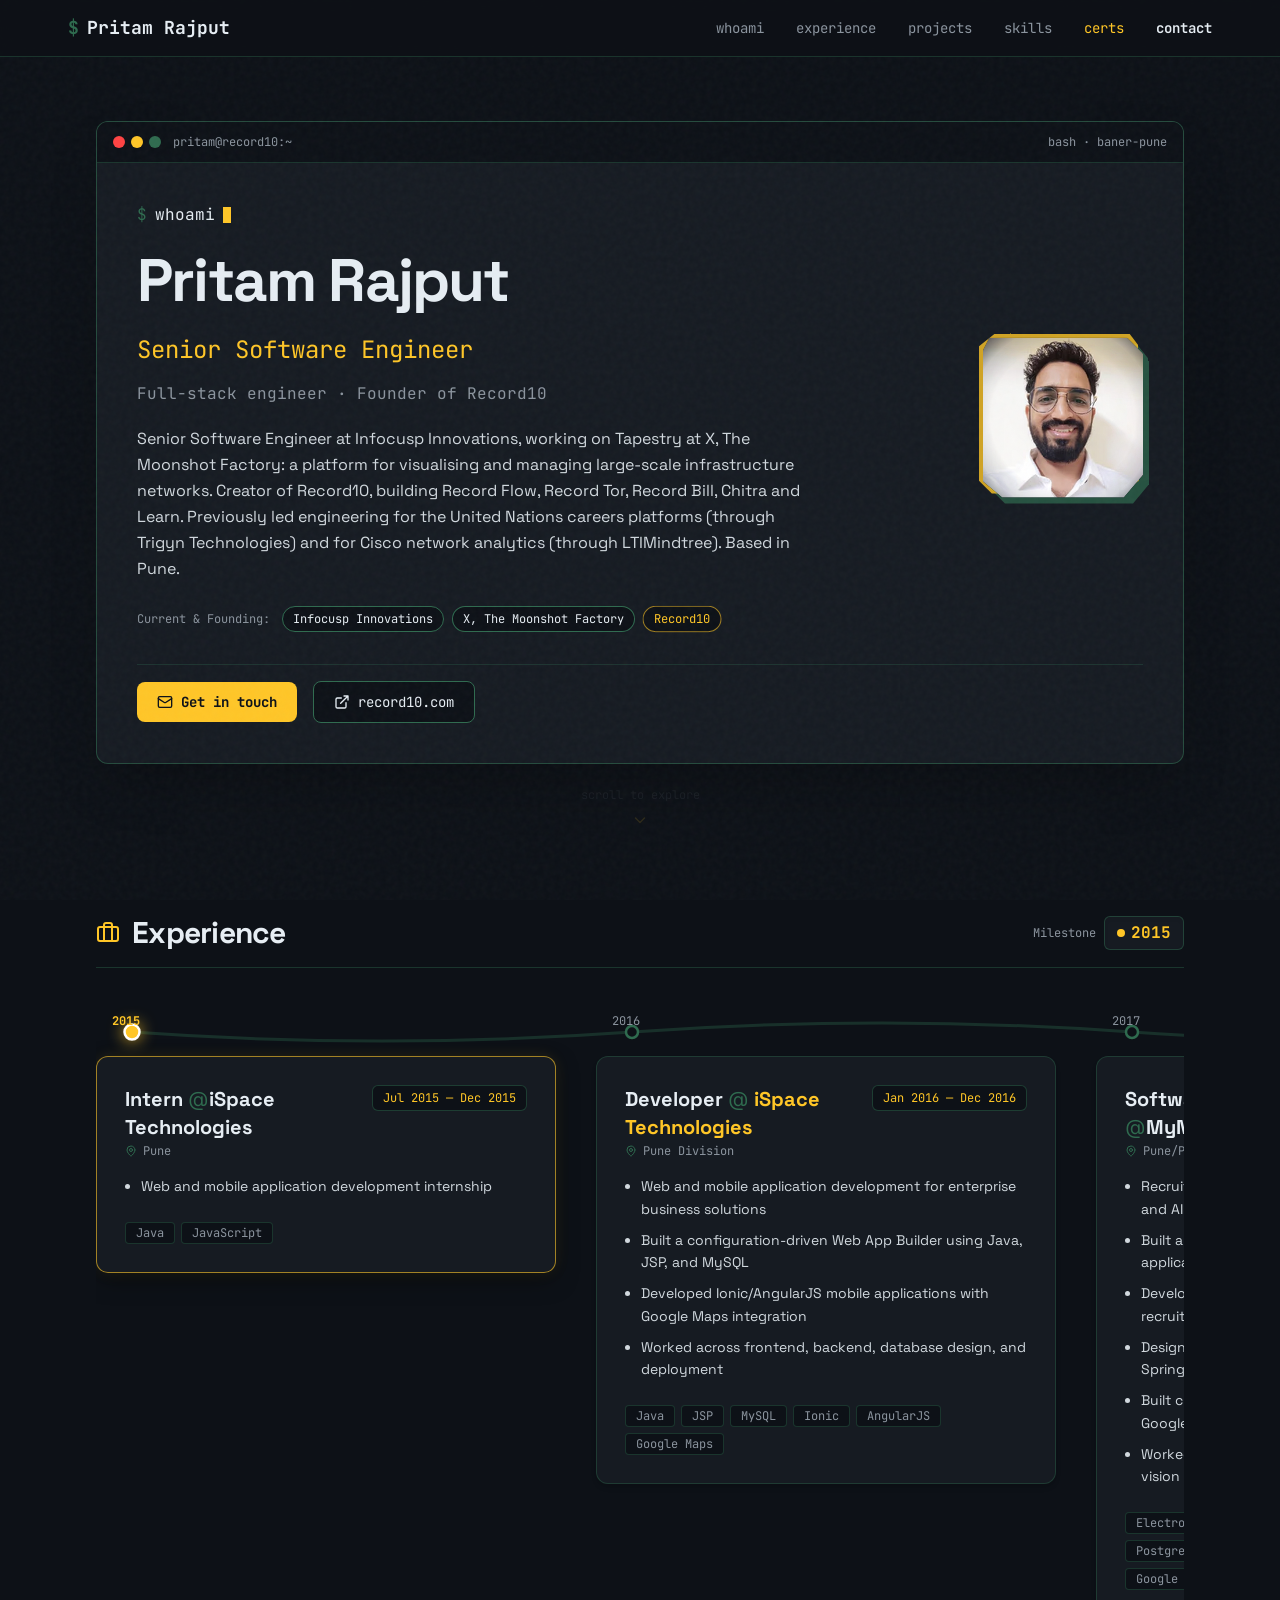
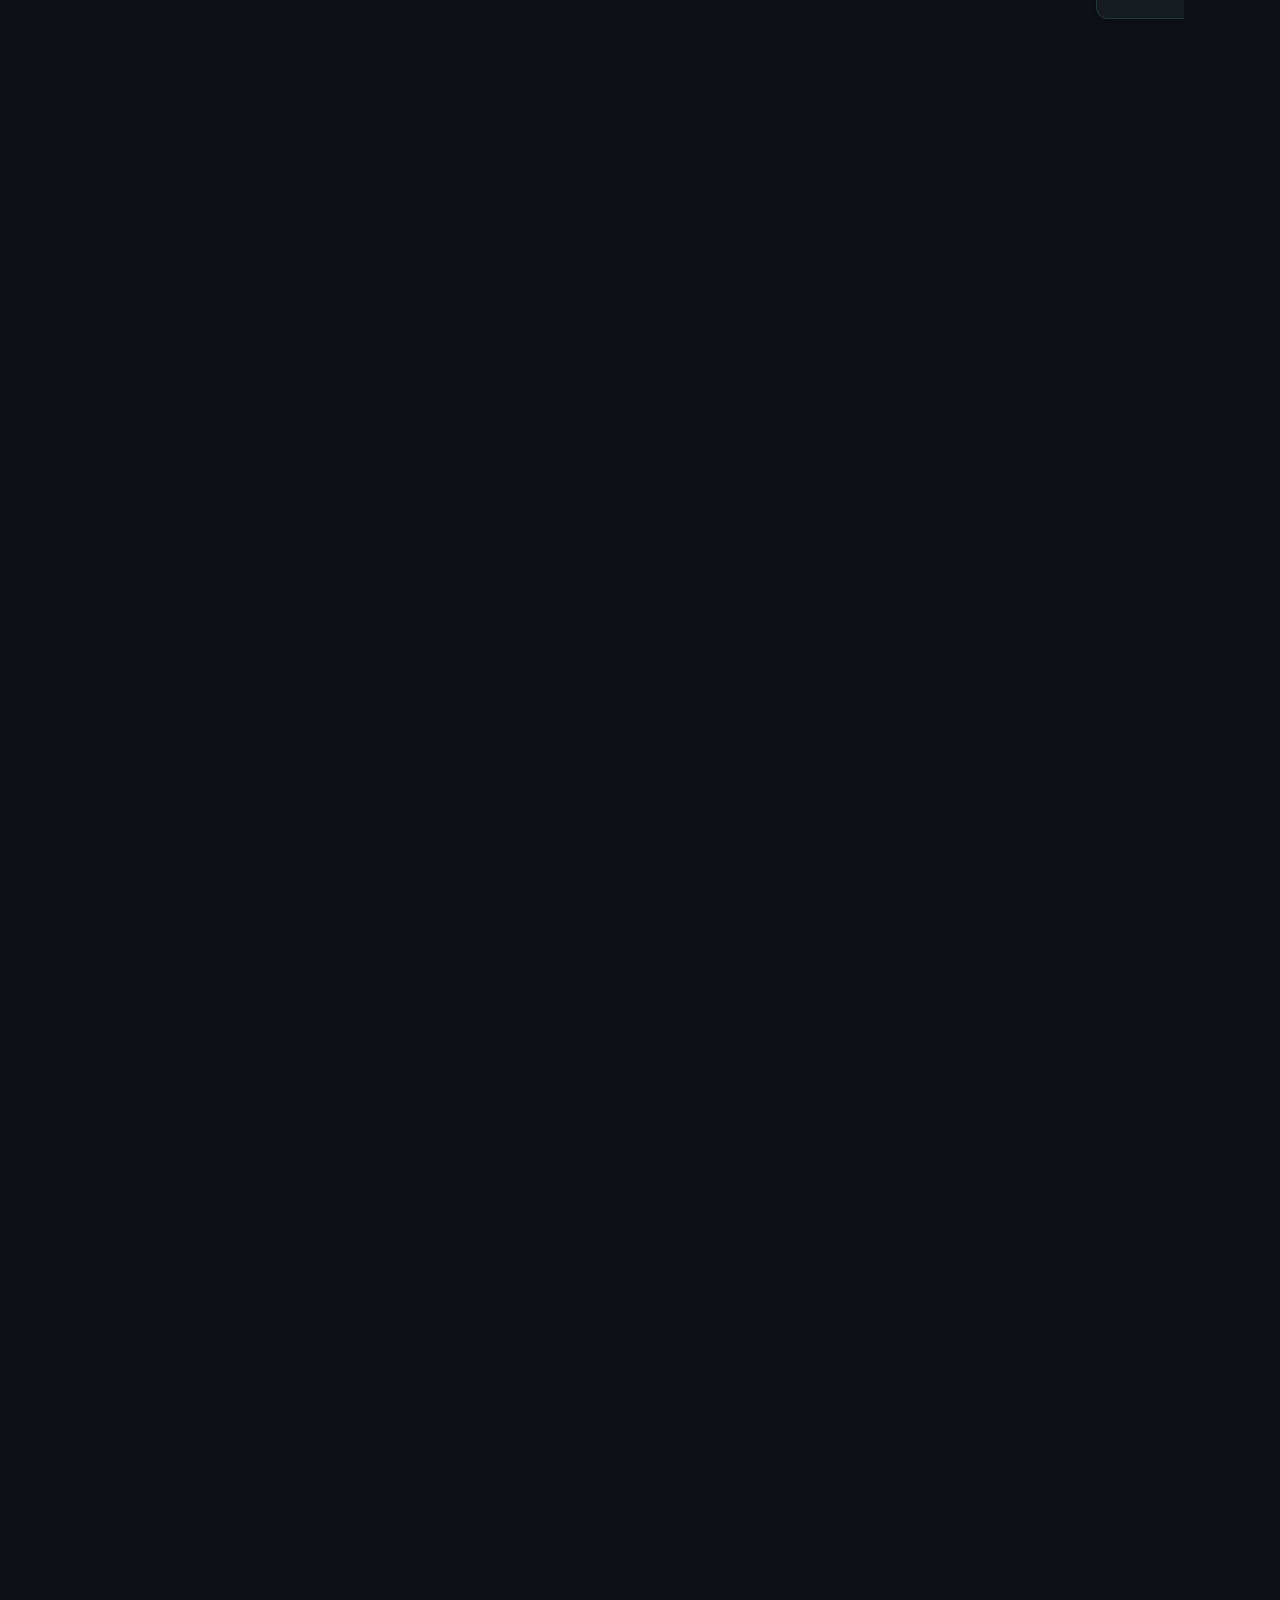
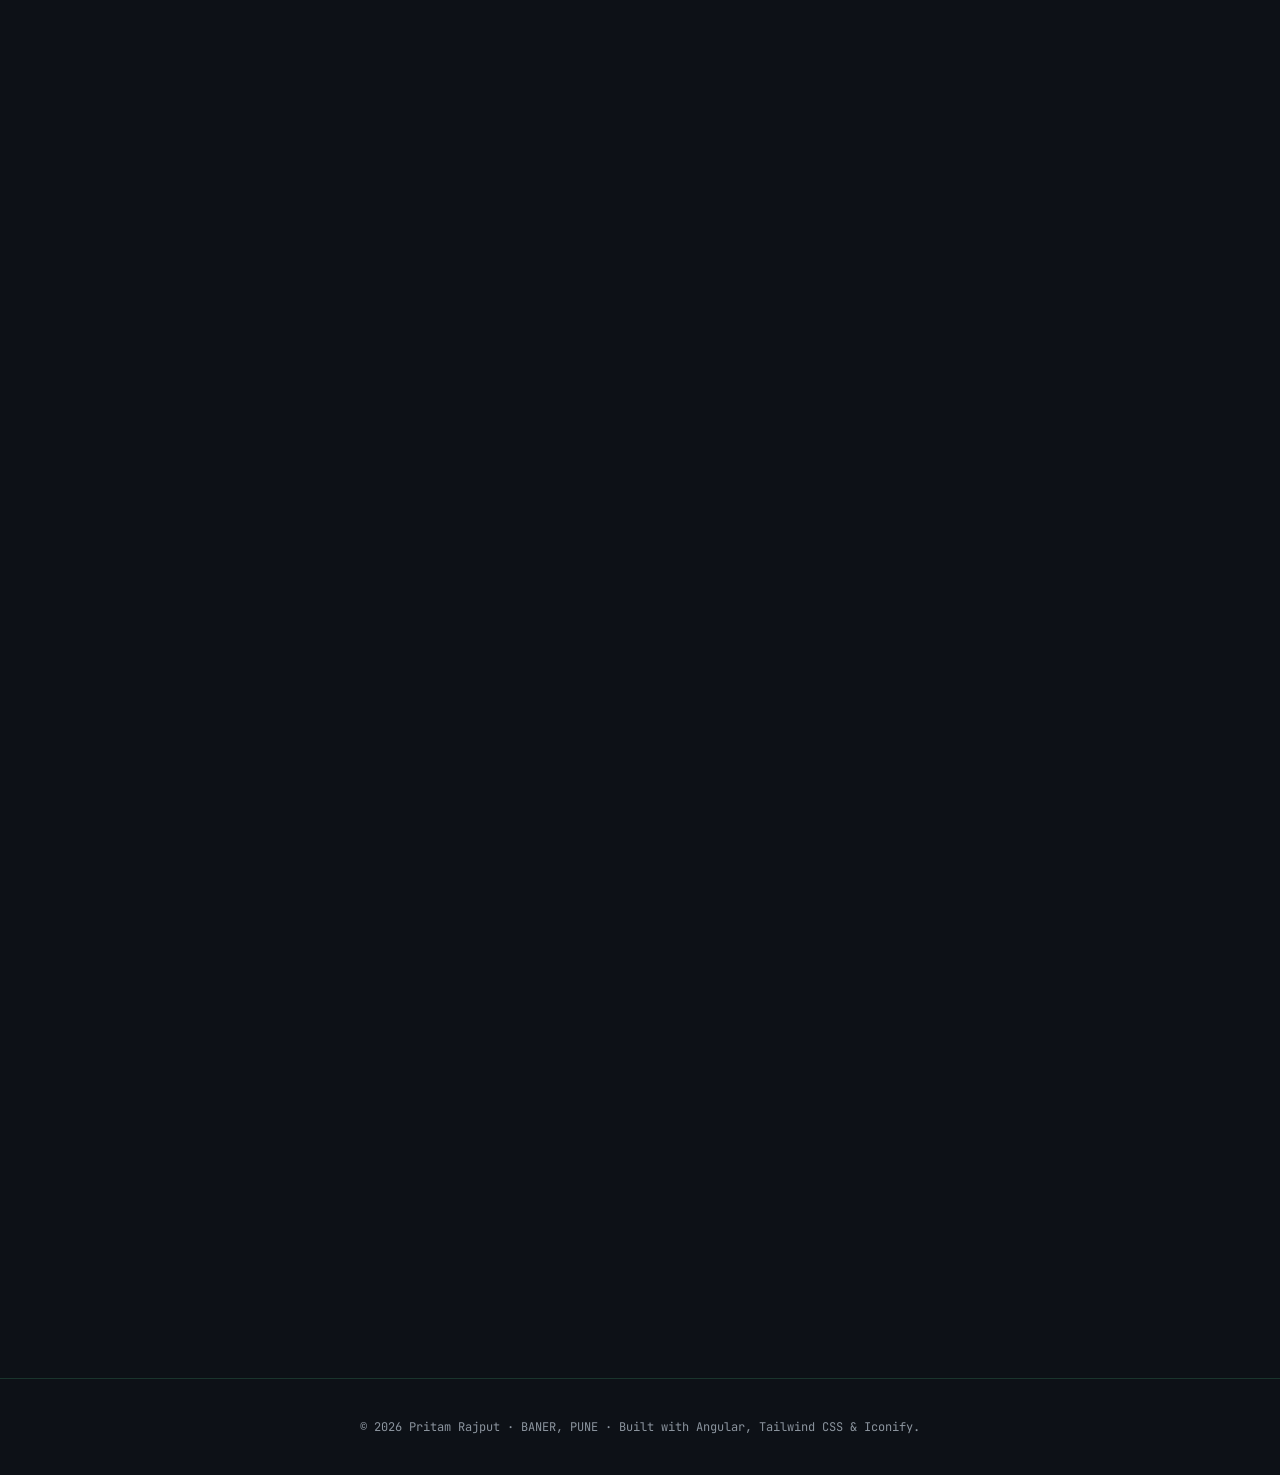
==== commit 355cd437: "deploy: 2026-11-27 00:26:33 (pritam master cca69ad)" ====
--- a/index.html
+++ b/index.html
@@ -60,9 +60,9 @@
     ]
   }
   </script>
-<link rel="stylesheet" href="styles-YWQQ5ZMR.css"><style ng-app-id="ng">[_nghost-ng-c2800843407]{display:block;min-height:100vh}.nav-link-active[_ngcontent-ng-c2800843407]{color:#ffc627!important}</style><style ng-app-id="ng">[_nghost-ng-c3287716759]{display:contents}</style><style ng-app-id="ng">[_nghost-ng-c2323064284]{display:block}.hero-name-visual[_ngcontent-ng-c2323064284]{letter-spacing:-.03em;font-feature-settings:"cv02","cv03","cv04","cv11"}.hero-bg-grid[_ngcontent-ng-c2323064284]{background-image:radial-gradient(circle,rgba(47,107,79,.2) 1px,transparent 1px);background-size:24px 24px}.hero-photo-wrapper[_ngcontent-ng-c2323064284]{isolation:isolate}.hero-photo-svg-defs[_ngcontent-ng-c2323064284]{position:absolute;width:0;height:0;overflow:hidden;pointer-events:none}.hero-photo-layer[_ngcontent-ng-c2323064284]{position:absolute;inset:0;pointer-events:none;z-index:0;filter:url(#hero-paper-edge);transition:transform .35s cubic-bezier(.22,1,.36,1)}.hero-photo-layer--back[_ngcontent-ng-c2323064284]{background-color:var(--color-line);opacity:.7;transform:translate(6px,6px);clip-path:polygon(6% 0%,92% 0%,100% 10%,100% 88%,90% 100%,10% 100%,0% 90%,0% 12%)}.hero-photo-layer--mid[_ngcontent-ng-c2323064284]{background-color:var(--color-accent-yellow);opacity:.8;transform:translate(-4px,-4px);clip-path:polygon(0% 8%,10% 0%,94% 0%,100% 8%,100% 92%,88% 100%,8% 100%,0% 92%)}.hero-photo-frame[_ngcontent-ng-c2323064284]{position:relative;z-index:2;background-color:var(--color-panel);clip-path:polygon(4% 0%,90% 0%,100% 10%,100% 86%,88% 100%,12% 100%,0% 90%,0% 8%);filter:drop-shadow(0 12px 24px color-mix(in srgb,var(--color-ink) 75%,transparent))}.hero-photo-img[_ngcontent-ng-c2323064284]{display:block;clip-path:polygon(4% 0%,90% 0%,100% 10%,100% 86%,88% 100%,12% 100%,0% 90%,0% 8%);-webkit-mask-image:radial-gradient(ellipse 78% 78% at 50% 50%,black 58%,rgba(0,0,0,.85) 74%,transparent 100%);mask-image:radial-gradient(ellipse 78% 78% at 50% 50%,black 58%,rgba(0,0,0,.85) 74%,transparent 100%)}@media(prefers-reduced-motion:no-preference){.hero-photo-wrapper[_ngcontent-ng-c2323064284]:hover   .hero-photo-layer--back[_ngcontent-ng-c2323064284]{transform:translate(8px,8px)}.hero-photo-wrapper[_ngcontent-ng-c2323064284]:hover   .hero-photo-layer--mid[_ngcontent-ng-c2323064284]{transform:translate(-6px,-6px)}}@media(prefers-reduced-motion:reduce){.hero-photo-layer[_ngcontent-ng-c2323064284]{transition:none}}</style></head>
+<link rel="stylesheet" href="styles-JN6LUVCG.css"><style ng-app-id="ng">[_nghost-ng-c2800843407]{display:block;min-height:100vh}.nav-link-active[_ngcontent-ng-c2800843407]{color:#ffc627!important}</style><style ng-app-id="ng">[_nghost-ng-c3287716759]{display:contents}</style><style ng-app-id="ng">[_nghost-ng-c2323064284]{display:block}.hero-name-visual[_ngcontent-ng-c2323064284]{letter-spacing:-.03em;font-feature-settings:"cv02","cv03","cv04","cv11"}.hero-bg-grid[_ngcontent-ng-c2323064284]{background-image:radial-gradient(circle,rgba(47,107,79,.2) 1px,transparent 1px);background-size:24px 24px}.hero-photo-wrapper[_ngcontent-ng-c2323064284]{isolation:isolate}.hero-photo-svg-defs[_ngcontent-ng-c2323064284]{position:absolute;width:0;height:0;overflow:hidden;pointer-events:none}.hero-photo-layer[_ngcontent-ng-c2323064284]{position:absolute;inset:0;pointer-events:none;z-index:0;filter:url(#hero-paper-edge);transition:transform .35s cubic-bezier(.22,1,.36,1)}.hero-photo-layer--back[_ngcontent-ng-c2323064284]{background-color:var(--color-line);opacity:.7;transform:translate(6px,6px);clip-path:polygon(6% 0%,92% 0%,100% 10%,100% 88%,90% 100%,10% 100%,0% 90%,0% 12%)}.hero-photo-layer--mid[_ngcontent-ng-c2323064284]{background-color:var(--color-accent-yellow);opacity:.8;transform:translate(-4px,-4px);clip-path:polygon(0% 8%,10% 0%,94% 0%,100% 8%,100% 92%,88% 100%,8% 100%,0% 92%)}.hero-photo-frame[_ngcontent-ng-c2323064284]{position:relative;z-index:2;background-color:var(--color-panel);clip-path:polygon(4% 0%,90% 0%,100% 10%,100% 86%,88% 100%,12% 100%,0% 90%,0% 8%);filter:drop-shadow(0 12px 24px color-mix(in srgb,var(--color-ink) 75%,transparent))}.hero-photo-img[_ngcontent-ng-c2323064284]{display:block;clip-path:polygon(4% 0%,90% 0%,100% 10%,100% 86%,88% 100%,12% 100%,0% 90%,0% 8%);-webkit-mask-image:radial-gradient(ellipse 78% 78% at 50% 50%,black 58%,rgba(0,0,0,.85) 74%,transparent 100%);mask-image:radial-gradient(ellipse 78% 78% at 50% 50%,black 58%,rgba(0,0,0,.85) 74%,transparent 100%)}@media(prefers-reduced-motion:no-preference){.hero-photo-wrapper[_ngcontent-ng-c2323064284]:hover   .hero-photo-layer--back[_ngcontent-ng-c2323064284]{transform:translate(8px,8px)}.hero-photo-wrapper[_ngcontent-ng-c2323064284]:hover   .hero-photo-layer--mid[_ngcontent-ng-c2323064284]{transform:translate(-6px,-6px)}}@media(prefers-reduced-motion:reduce){.hero-photo-layer[_ngcontent-ng-c2323064284]{transition:none}}</style></head>
 <body>
   <app-root ng-version="22.3.0" _nghost-ng-c2800843407="" ng-server-context="ssg"><div _ngcontent-ng-c2800843407="" aria-hidden="true" class="fixed top-0 left-0 h-[2px] bg-amber-400 z-50 transform-origin-left origin-left w-full scale-x-0 pointer-events-none"></div><a _ngcontent-ng-c2800843407="" href="#main" class="skip-link">Skip to main content</a><div _ngcontent-ng-c2800843407="" aria-hidden="true" class="grain-overlay"></div><app-cursor _ngcontent-ng-c2800843407="" _nghost-ng-c3287716759=""><div _ngcontent-ng-c3287716759="" aria-hidden="true" class="custom-cursor fixed top-0 left-0 pointer-events-none z-0 w-7 h-7 -mt-3.5 -ml-3.5 rounded-full border border-[#FFC627]/80 bg-[#FFC627]/10 hidden opacity-0 will-change-transform"></div></app-cursor><header _ngcontent-ng-c2800843407="" class="sticky top-0 z-50 backdrop-blur-md bg-[#0d1117]/85 border-b border-[#2f6b4f]/40 px-4 sm:px-8 py-3.5"><div _ngcontent-ng-c2800843407="" class="max-w-6xl mx-auto flex items-center justify-between gap-4 min-w-0"><div _ngcontent-ng-c2800843407="" class="flex items-center min-w-0"><a _ngcontent-ng-c2800843407="" href="#about" class="flex items-center gap-2 text-base sm:text-lg font-mono font-bold text-[#e6edf3] hover:text-[#FFC627] transition-colors focus-visible:ring-2 focus-visible:ring-[#FFC627] rounded px-1 whitespace-nowrap min-w-0"><span _ngcontent-ng-c2800843407="" class="text-[#2f6b4f] shrink-0">$</span><span _ngcontent-ng-c2800843407="" class="truncate">Pritam Rajput</span></a></div><nav _ngcontent-ng-c2800843407="" aria-label="Main Navigation" class="hidden md:block"><ul _ngcontent-ng-c2800843407="" class="flex items-center gap-3 lg:gap-6 text-sm font-mono text-[#8b949e]"><li _ngcontent-ng-c2800843407=""><a _ngcontent-ng-c2800843407="" href="#about" class="hover:text-[#e6edf3] transition-colors focus-visible:ring-2 focus-visible:ring-[#FFC627] rounded px-1 nav-link-active">whoami</a></li><li _ngcontent-ng-c2800843407=""><a _ngcontent-ng-c2800843407="" href="#experience" class="hover:text-[#e6edf3] transition-colors focus-visible:ring-2 focus-visible:ring-[#FFC627] rounded px-1">experience</a></li><li _ngcontent-ng-c2800843407=""><a _ngcontent-ng-c2800843407="" href="#projects" class="hover:text-[#e6edf3] transition-colors focus-visible:ring-2 focus-visible:ring-[#FFC627] rounded px-1">projects</a></li><li _ngcontent-ng-c2800843407=""><a _ngcontent-ng-c2800843407="" href="#skills" class="hover:text-[#e6edf3] transition-colors focus-visible:ring-2 focus-visible:ring-[#FFC627] rounded px-1">skills</a></li><li _ngcontent-ng-c2800843407=""><a _ngcontent-ng-c2800843407="" href="#certifications" class="hover:text-[#e6edf3] transition-colors focus-visible:ring-2 focus-visible:ring-[#FFC627] rounded px-1">certs</a></li><li _ngcontent-ng-c2800843407=""><a _ngcontent-ng-c2800843407="" href="#contact" class="hover:text-[#FFC627] text-[#e6edf3] transition-colors focus-visible:ring-2 focus-visible:ring-[#FFC627] rounded px-1 font-semibold">contact</a></li></ul></nav><div _ngcontent-ng-c2800843407="" class="flex items-center md:hidden shrink-0"><button _ngcontent-ng-c2800843407="" type="button" aria-label="Toggle navigation" aria-controls="mobile-nav" class="inline-flex items-center justify-center p-2 rounded-lg text-[#8b949e] hover:text-[#e6edf3] hover:bg-[#161b22] border border-[#2f6b4f]/40 focus-visible:outline-none focus-visible:ring-2 focus-visible:ring-[#FFC627] transition-colors" aria-expanded="false"><span _ngcontent-ng-c2800843407="" aria-hidden="true" class="icon-[lucide--menu] text-xl"></span></button></div></div><!----></header><main _ngcontent-ng-c2800843407="" id="main" class="max-w-6xl mx-auto px-4 sm:px-8 py-8 sm:py-16 space-y-section min-w-0"><app-hero _ngcontent-ng-c2800843407="" _nghost-ng-c2323064284=""><section _ngcontent-ng-c2323064284="" id="about" aria-labelledby="hero-heading" class="relative scroll-mt-24"><div _ngcontent-ng-c2323064284="" aria-hidden="true" class="hero-bg-grid absolute inset-0 pointer-events-none -z-10 opacity-30"></div><div _ngcontent-ng-c2323064284="" aria-hidden="true" class="absolute -top-16 -left-16 w-80 h-80 bg-[#2f6b4f]/20 rounded-full blur-3xl pointer-events-none -z-10"></div><div _ngcontent-ng-c2323064284="" aria-hidden="true" class="absolute -bottom-16 -right-16 w-80 h-80 bg-[#FFC627]/10 rounded-full blur-3xl pointer-events-none -z-10"></div><div _ngcontent-ng-c2323064284="" class="bg-[#161b22] border border-[#2f6b4f]/60 rounded-xl overflow-hidden shadow-2xl relative"><div _ngcontent-ng-c2323064284="" class="bg-[#0d1117] border-b border-[#2f6b4f]/40 px-3 sm:px-4 py-2.5 sm:py-3 flex items-center justify-between gap-2 select-none min-w-0"><div _ngcontent-ng-c2323064284="" class="flex items-center gap-2 min-w-0"><div _ngcontent-ng-c2323064284="" class="flex items-center gap-1.5 shrink-0"><span _ngcontent-ng-c2323064284="" class="w-2.5 h-2.5 sm:w-3 sm:h-3 rounded-full bg-[#FF4343] inline-block"></span><span _ngcontent-ng-c2323064284="" class="w-2.5 h-2.5 sm:w-3 sm:h-3 rounded-full bg-[#FFC627] inline-block"></span><span _ngcontent-ng-c2323064284="" class="w-2.5 h-2.5 sm:w-3 sm:h-3 rounded-full bg-[#2f6b4f] inline-block"></span></div><span _ngcontent-ng-c2323064284="" class="text-xs font-mono text-[#8b949e] ml-1 truncate">pritam@record10:~</span></div><div _ngcontent-ng-c2323064284="" class="text-xs font-mono text-[#8b949e] shrink-0 hidden min-[480px]:block">bash · baner-pune</div></div><div _ngcontent-ng-c2323064284="" class="p-5 sm:p-8 md:p-10 space-y-6 sm:space-y-8 min-w-0"><div _ngcontent-ng-c2323064284="" class="flex flex-col-reverse md:flex-row items-start md:items-center justify-between gap-6 sm:gap-8 min-w-0"><div _ngcontent-ng-c2323064284="" class="space-y-4 max-w-2xl min-w-0"><div _ngcontent-ng-c2323064284="" class="font-mono text-sm sm:text-base text-[#2f6b4f] flex items-center gap-2 leading-normal"><span _ngcontent-ng-c2323064284="" class="select-none">$</span><span _ngcontent-ng-c2323064284="" class="text-[#e6edf3]">whoami</span><span _ngcontent-ng-c2323064284="" class="inline-block w-2 h-4 bg-[#FFC627] animate-pulse"></span></div><h1 _ngcontent-ng-c2323064284="" id="hero-heading" class="text-3xl sm:text-5xl md:text-6xl font-extrabold tracking-tight text-[#e6edf3] leading-tight break-words"><span _ngcontent-ng-c2323064284="" class="hero-name-visual inline-block">Pritam Rajput</span></h1><p _ngcontent-ng-c2323064284="" class="text-xl sm:text-2xl font-mono text-[#FFC627]"> Senior Software Engineer </p><p _ngcontent-ng-c2323064284="" class="text-sm sm:text-base font-mono text-[#8b949e]"> Full-stack engineer · Founder of Record10 </p><p _ngcontent-ng-c2323064284="" class="text-base text-[#e6edf3]/90 leading-relaxed pt-1"> Senior Software Engineer at Infocusp Innovations, working on Tapestry at X, The Moonshot Factory: a platform for visualising and managing large-scale infrastructure networks. Creator of Record10, building Record Flow, Record Tor, Record Bill, Chitra and Learn. Previously led engineering for the United Nations careers platforms (through Trigyn Technologies) and for Cisco network analytics (through LTIMindtree). Based in Pune. </p><div _ngcontent-ng-c2323064284="" class="flex flex-wrap items-center gap-2 pt-2"><span _ngcontent-ng-c2323064284="" class="text-xs font-mono text-[#8b949e] mr-1">Current &amp; Founding:</span><span _ngcontent-ng-c2323064284="" class="org-chip px-2.5 py-1 rounded-full text-xs font-mono bg-[#0d1117] border border-[#2f6b4f] text-[#e6edf3]">Infocusp Innovations</span><span _ngcontent-ng-c2323064284="" class="org-chip px-2.5 py-1 rounded-full text-xs font-mono bg-[#0d1117] border border-[#2f6b4f] text-[#e6edf3]">X, The Moonshot Factory</span><span _ngcontent-ng-c2323064284="" class="org-chip px-2.5 py-1 rounded-full text-xs font-mono bg-[#0d1117] border border-[#FFC627]/60 text-[#FFC627]">Record10</span></div></div><div _ngcontent-ng-c2323064284="" class="shrink-0 mx-auto md:mx-0"><div _ngcontent-ng-c2323064284="" class="hero-photo-wrapper relative w-32 h-32 sm:w-40 sm:h-40"><svg _ngcontent-ng-c2323064284="" aria-hidden="true" focusable="false" width="0" height="0" class="hero-photo-svg-defs"><defs _ngcontent-ng-c2323064284=""><filter _ngcontent-ng-c2323064284="" id="hero-paper-edge" x="-5%" y="-5%" width="110%" height="110%"><feTurbulence _ngcontent-ng-c2323064284="" type="fractalNoise" baseFrequency="0.045" numOctaves="2" seed="7" result="noise"></feTurbulence><feDisplacementMap _ngcontent-ng-c2323064284="" in="SourceGraphic" in2="noise" scale="2.2" xChannelSelector="R" yChannelSelector="G"></feDisplacementMap></filter></defs></svg><div _ngcontent-ng-c2323064284="" aria-hidden="true" class="hero-photo-layer hero-photo-layer--back"></div><div _ngcontent-ng-c2323064284="" aria-hidden="true" class="hero-photo-layer hero-photo-layer--mid"></div><picture _ngcontent-ng-c2323064284="" class="hero-photo-frame block w-full h-full"><source _ngcontent-ng-c2323064284="" srcset="/assets/profile-photo-160.avif 1x, /assets/profile-photo-320.avif 2x" type="image/avif"><source _ngcontent-ng-c2323064284="" srcset="/assets/profile-photo-160.webp 1x, /assets/profile-photo-320.webp 2x" type="image/webp"><img _ngcontent-ng-c2323064284="" src="/assets/profile-photo.jpg" alt="Pritam Rajput" width="160" height="160" class="hero-photo-img object-cover w-32 h-32 sm:w-40 sm:h-40"></picture></div></div></div><div _ngcontent-ng-c2323064284="" class="pt-4 border-t border-[#2f6b4f]/30 flex flex-wrap items-center gap-4"><a _ngcontent-ng-c2323064284="" href="#contact" class="inline-flex items-center gap-2 px-5 py-2.5 rounded-lg bg-[#FFC627] text-[#0d1117] font-mono font-bold text-sm hover:bg-[#FFC627]/90 transition-colors focus-visible:ring-2 focus-visible:ring-[#FFC627]"><span _ngcontent-ng-c2323064284="" class="icon-[lucide--mail] text-base"></span><span _ngcontent-ng-c2323064284="">Get in touch</span></a><a _ngcontent-ng-c2323064284="" href="https://record10.com" target="_blank" rel="noopener noreferrer" class="inline-flex items-center gap-2 px-5 py-2.5 rounded-lg bg-[#0d1117] border border-[#2f6b4f] text-[#e6edf3] font-mono text-sm hover:border-[#FFC627] hover:text-[#FFC627] transition-colors focus-visible:ring-2 focus-visible:ring-[#FFC627]"><span _ngcontent-ng-c2323064284="" class="icon-[lucide--external-link] text-base"></span><span _ngcontent-ng-c2323064284="">record10.com</span></a></div></div></div><div _ngcontent-ng-c2323064284="" class="mt-8 flex flex-col items-center justify-center gap-2 text-xs font-mono text-[#8b949e]/80"><span _ngcontent-ng-c2323064284="">scroll to explore</span><span _ngcontent-ng-c2323064284="" class="icon-[lucide--chevron-down] text-lg text-[#FFC627] animate-bounce"></span></div></section></app-hero><!----><!----><section _ngcontent-ng-c2800843407="" id="experience" aria-labelledby="experience-heading" class="scroll-mt-24 space-y-8"><div _ngcontent-ng-c2800843407="" class="flex items-center gap-3 border-b border-[#2f6b4f]/40 pb-4"><span _ngcontent-ng-c2800843407="" class="icon-[lucide--briefcase] text-2xl text-[#FFC627]"></span><h2 _ngcontent-ng-c2800843407="" id="experience-heading" class="text-3xl font-extrabold tracking-tight text-[#e6edf3]">Experience</h2><span _ngcontent-ng-c2800843407="" class="text-xs font-mono text-[#8b949e] ml-auto">2015 — Present</span></div><ol _ngcontent-ng-c2800843407="" aria-label="Career experience fallback" class="relative pl-6 sm:pl-8 border-l-2 border-[#2f6b4f]/50 space-y-12 list-none"><li _ngcontent-ng-c2800843407="" class="relative group"><div _ngcontent-ng-c2800843407="" class="absolute -left-[31px] sm:-left-[39px] top-1.5 w-3.5 h-3.5 rounded-full bg-[#0d1117] border-2 border-[#FFC627]"></div><article _ngcontent-ng-c2800843407="" class="bg-[#161b22] border border-[#2f6b4f]/40 rounded-xl p-5 sm:p-7 space-y-4 shadow-md"><div _ngcontent-ng-c2800843407="" class="flex flex-col sm:flex-row sm:items-baseline justify-between gap-2"><div _ngcontent-ng-c2800843407=""><h3 _ngcontent-ng-c2800843407="" class="text-xl font-bold text-[#e6edf3]"> Senior Software Engineer 3 <span _ngcontent-ng-c2800843407="" class="text-[#2f6b4f] font-normal">@</span><!----><span _ngcontent-ng-c2800843407="" class="text-[#e6edf3]">Infocusp Innovations</span><!----></h3><p _ngcontent-ng-c2800843407="" class="text-xs font-mono text-[#8b949e] mt-0.5">Pune</p></div><div _ngcontent-ng-c2800843407="" class="shrink-0 font-mono text-xs text-[#FFC627] bg-[#0d1117] border border-[#2f6b4f]/50 px-2.5 py-1 rounded-md self-start"> Mar 2024 — Present </div></div><ul _ngcontent-ng-c2800843407="" class="space-y-2 text-sm text-[#e6edf3]/90 list-disc list-outside ml-4"><li _ngcontent-ng-c2800843407="" class="leading-relaxed">Developed Angular-based applications supporting complex visualization and operational workflows</li><li _ngcontent-ng-c2800843407="" class="leading-relaxed">Integrated frontend systems with gRPC, GraphQL, and distributed backend services</li><li _ngcontent-ng-c2800843407="" class="leading-relaxed">Worked within a Bazel-based monorepo environment, focusing on performance, scalability, and maintainability</li><!----></ul><div _ngcontent-ng-c2800843407="" class="flex flex-wrap gap-1.5 pt-2"><span _ngcontent-ng-c2800843407="" class="text-xs font-mono bg-[#0d1117] border border-[#2f6b4f]/40 text-[#8b949e] px-2.5 py-0.5 rounded"> Angular </span><span _ngcontent-ng-c2800843407="" class="text-xs font-mono bg-[#0d1117] border border-[#2f6b4f]/40 text-[#8b949e] px-2.5 py-0.5 rounded"> TypeScript </span><span _ngcontent-ng-c2800843407="" class="text-xs font-mono bg-[#0d1117] border border-[#2f6b4f]/40 text-[#8b949e] px-2.5 py-0.5 rounded"> gRPC </span><span _ngcontent-ng-c2800843407="" class="text-xs font-mono bg-[#0d1117] border border-[#2f6b4f]/40 text-[#8b949e] px-2.5 py-0.5 rounded"> GraphQL </span><span _ngcontent-ng-c2800843407="" class="text-xs font-mono bg-[#0d1117] border border-[#2f6b4f]/40 text-[#8b949e] px-2.5 py-0.5 rounded"> Bazel </span><span _ngcontent-ng-c2800843407="" class="text-xs font-mono bg-[#0d1117] border border-[#2f6b4f]/40 text-[#8b949e] px-2.5 py-0.5 rounded"> PostgreSQL </span><span _ngcontent-ng-c2800843407="" class="text-xs font-mono bg-[#0d1117] border border-[#2f6b4f]/40 text-[#8b949e] px-2.5 py-0.5 rounded"> Mapbox GL </span><!----></div></article></li><li _ngcontent-ng-c2800843407="" class="relative group"><div _ngcontent-ng-c2800843407="" class="absolute -left-[31px] sm:-left-[39px] top-1.5 w-3.5 h-3.5 rounded-full bg-[#0d1117] border-2 border-[#FFC627]"></div><article _ngcontent-ng-c2800843407="" class="bg-[#161b22] border border-[#2f6b4f]/40 rounded-xl p-5 sm:p-7 space-y-4 shadow-md"><div _ngcontent-ng-c2800843407="" class="flex flex-col sm:flex-row sm:items-baseline justify-between gap-2"><div _ngcontent-ng-c2800843407=""><h3 _ngcontent-ng-c2800843407="" class="text-xl font-bold text-[#e6edf3]"> Creator and Lead Engineer <span _ngcontent-ng-c2800843407="" class="text-[#2f6b4f] font-normal">@</span><!----><span _ngcontent-ng-c2800843407="" class="text-[#e6edf3]">Record10</span><!----></h3><p _ngcontent-ng-c2800843407="" class="text-xs font-mono text-[#8b949e] mt-0.5">Pune District, Maharashtra, India</p></div><div _ngcontent-ng-c2800843407="" class="shrink-0 font-mono text-xs text-[#FFC627] bg-[#0d1117] border border-[#2f6b4f]/50 px-2.5 py-1 rounded-md self-start"> Jan 2020 — Present </div></div><ul _ngcontent-ng-c2800843407="" class="space-y-2 text-sm text-[#e6edf3]/90 list-disc list-outside ml-4"><li _ngcontent-ng-c2800843407="" class="leading-relaxed">Designed, developed, and maintained multiple software products from scratch, owning architecture, full-stack development, deployment, and product evolution.</li><li _ngcontent-ng-c2800843407="" class="leading-relaxed">Built and shipped Record Flow, Record Tor, and Record Bill (all on record10.com).</li><!----></ul><div _ngcontent-ng-c2800843407="" class="flex flex-wrap gap-1.5 pt-2"><span _ngcontent-ng-c2800843407="" class="text-xs font-mono bg-[#0d1117] border border-[#2f6b4f]/40 text-[#8b949e] px-2.5 py-0.5 rounded"> Rust </span><span _ngcontent-ng-c2800843407="" class="text-xs font-mono bg-[#0d1117] border border-[#2f6b4f]/40 text-[#8b949e] px-2.5 py-0.5 rounded"> Angular </span><span _ngcontent-ng-c2800843407="" class="text-xs font-mono bg-[#0d1117] border border-[#2f6b4f]/40 text-[#8b949e] px-2.5 py-0.5 rounded"> TypeScript </span><span _ngcontent-ng-c2800843407="" class="text-xs font-mono bg-[#0d1117] border border-[#2f6b4f]/40 text-[#8b949e] px-2.5 py-0.5 rounded"> Node.js </span><span _ngcontent-ng-c2800843407="" class="text-xs font-mono bg-[#0d1117] border border-[#2f6b4f]/40 text-[#8b949e] px-2.5 py-0.5 rounded"> PostgreSQL </span><!----></div></article></li><li _ngcontent-ng-c2800843407="" class="relative group"><div _ngcontent-ng-c2800843407="" class="absolute -left-[31px] sm:-left-[39px] top-1.5 w-3.5 h-3.5 rounded-full bg-[#0d1117] border-2 border-[#FFC627]"></div><article _ngcontent-ng-c2800843407="" class="bg-[#161b22] border border-[#2f6b4f]/40 rounded-xl p-5 sm:p-7 space-y-4 shadow-md"><div _ngcontent-ng-c2800843407="" class="flex flex-col sm:flex-row sm:items-baseline justify-between gap-2"><div _ngcontent-ng-c2800843407=""><h3 _ngcontent-ng-c2800843407="" class="text-xl font-bold text-[#e6edf3]"> Tech Team Lead <span _ngcontent-ng-c2800843407="" class="text-[#2f6b4f] font-normal">@</span><!----><span _ngcontent-ng-c2800843407="" class="text-[#e6edf3]">LTIMindtree</span><!----></h3><p _ngcontent-ng-c2800843407="" class="text-xs font-mono text-[#8b949e] mt-0.5">Pune District</p></div><div _ngcontent-ng-c2800843407="" class="shrink-0 font-mono text-xs text-[#FFC627] bg-[#0d1117] border border-[#2f6b4f]/50 px-2.5 py-1 rounded-md self-start"> Apr 2022 — Mar 2024 </div></div><ul _ngcontent-ng-c2800843407="" class="space-y-2 text-sm text-[#e6edf3]/90 list-disc list-outside ml-4"><li _ngcontent-ng-c2800843407="" class="leading-relaxed">Led engineering for telecom network management and analytics platforms</li><li _ngcontent-ng-c2800843407="" class="leading-relaxed">Developed backend services using Node.js, Java, and Python</li><li _ngcontent-ng-c2800843407="" class="leading-relaxed">Built microservices for performance analysis and bottleneck identification</li><li _ngcontent-ng-c2800843407="" class="leading-relaxed">Created automated log collection tools to simplify troubleshooting and support</li><li _ngcontent-ng-c2800843407="" class="leading-relaxed">Architected a quarterly analytics portal using Angular and Java</li><!----></ul><div _ngcontent-ng-c2800843407="" class="flex flex-wrap gap-1.5 pt-2"><span _ngcontent-ng-c2800843407="" class="text-xs font-mono bg-[#0d1117] border border-[#2f6b4f]/40 text-[#8b949e] px-2.5 py-0.5 rounded"> Node.js </span><span _ngcontent-ng-c2800843407="" class="text-xs font-mono bg-[#0d1117] border border-[#2f6b4f]/40 text-[#8b949e] px-2.5 py-0.5 rounded"> Java </span><span _ngcontent-ng-c2800843407="" class="text-xs font-mono bg-[#0d1117] border border-[#2f6b4f]/40 text-[#8b949e] px-2.5 py-0.5 rounded"> Python </span><span _ngcontent-ng-c2800843407="" class="text-xs font-mono bg-[#0d1117] border border-[#2f6b4f]/40 text-[#8b949e] px-2.5 py-0.5 rounded"> Angular </span><!----></div></article></li><li _ngcontent-ng-c2800843407="" class="relative group"><div _ngcontent-ng-c2800843407="" class="absolute -left-[31px] sm:-left-[39px] top-1.5 w-3.5 h-3.5 rounded-full bg-[#0d1117] border-2 border-[#FFC627]"></div><article _ngcontent-ng-c2800843407="" class="bg-[#161b22] border border-[#2f6b4f]/40 rounded-xl p-5 sm:p-7 space-y-4 shadow-md"><div _ngcontent-ng-c2800843407="" class="flex flex-col sm:flex-row sm:items-baseline justify-between gap-2"><div _ngcontent-ng-c2800843407=""><h3 _ngcontent-ng-c2800843407="" class="text-xl font-bold text-[#e6edf3]"> Sr. Software Engineer <span _ngcontent-ng-c2800843407="" class="text-[#2f6b4f] font-normal">@</span><!----><span _ngcontent-ng-c2800843407="" class="text-[#e6edf3]">Trigyn Technologies</span><!----></h3><p _ngcontent-ng-c2800843407="" class="text-xs font-mono text-[#8b949e] mt-0.5">Pune Division</p></div><div _ngcontent-ng-c2800843407="" class="shrink-0 font-mono text-xs text-[#FFC627] bg-[#0d1117] border border-[#2f6b4f]/50 px-2.5 py-1 rounded-md self-start"> Dec 2020 — Apr 2022 </div></div><ul _ngcontent-ng-c2800843407="" class="space-y-2 text-sm text-[#e6edf3]/90 list-disc list-outside ml-4"><li _ngcontent-ng-c2800843407="" class="leading-relaxed">Built global public site frameworks and HR platforms for the United Nations, supporting international hiring</li><li _ngcontent-ng-c2800843407="" class="leading-relaxed">Architected and developed UN Careers and OneHR portals using the MEAN stack</li><li _ngcontent-ng-c2800843407="" class="leading-relaxed">Designed secure authentication and enterprise application architecture</li><li _ngcontent-ng-c2800843407="" class="leading-relaxed">Built reusable Angular libraries, services, and UI components</li><li _ngcontent-ng-c2800843407="" class="leading-relaxed">Developed APIs and database models for complex recruitment workflows</li><!----></ul><div _ngcontent-ng-c2800843407="" class="flex flex-wrap gap-1.5 pt-2"><span _ngcontent-ng-c2800843407="" class="text-xs font-mono bg-[#0d1117] border border-[#2f6b4f]/40 text-[#8b949e] px-2.5 py-0.5 rounded"> Angular </span><span _ngcontent-ng-c2800843407="" class="text-xs font-mono bg-[#0d1117] border border-[#2f6b4f]/40 text-[#8b949e] px-2.5 py-0.5 rounded"> Node.js </span><span _ngcontent-ng-c2800843407="" class="text-xs font-mono bg-[#0d1117] border border-[#2f6b4f]/40 text-[#8b949e] px-2.5 py-0.5 rounded"> Express </span><span _ngcontent-ng-c2800843407="" class="text-xs font-mono bg-[#0d1117] border border-[#2f6b4f]/40 text-[#8b949e] px-2.5 py-0.5 rounded"> MongoDB </span><span _ngcontent-ng-c2800843407="" class="text-xs font-mono bg-[#0d1117] border border-[#2f6b4f]/40 text-[#8b949e] px-2.5 py-0.5 rounded"> MEAN stack </span><!----></div></article></li><li _ngcontent-ng-c2800843407="" class="relative group"><div _ngcontent-ng-c2800843407="" class="absolute -left-[31px] sm:-left-[39px] top-1.5 w-3.5 h-3.5 rounded-full bg-[#0d1117] border-2 border-[#FFC627]"></div><article _ngcontent-ng-c2800843407="" class="bg-[#161b22] border border-[#2f6b4f]/40 rounded-xl p-5 sm:p-7 space-y-4 shadow-md"><div _ngcontent-ng-c2800843407="" class="flex flex-col sm:flex-row sm:items-baseline justify-between gap-2"><div _ngcontent-ng-c2800843407=""><h3 _ngcontent-ng-c2800843407="" class="text-xl font-bold text-[#e6edf3]"> Software Engineer <span _ngcontent-ng-c2800843407="" class="text-[#2f6b4f] font-normal">@</span><!----><span _ngcontent-ng-c2800843407="" class="text-[#e6edf3]">MyNextHire</span><!----></h3><p _ngcontent-ng-c2800843407="" class="text-xs font-mono text-[#8b949e] mt-0.5">Pune/Pimpri-Chinchwad</p></div><div _ngcontent-ng-c2800843407="" class="shrink-0 font-mono text-xs text-[#FFC627] bg-[#0d1117] border border-[#2f6b4f]/50 px-2.5 py-1 rounded-md self-start"> Jan 2017 — Nov 2020 </div></div><ul _ngcontent-ng-c2800843407="" class="space-y-2 text-sm text-[#e6edf3]/90 list-disc list-outside ml-4"><li _ngcontent-ng-c2800843407="" class="leading-relaxed">Recruitment SaaS ecosystem: desktop, web, reporting, and AI solutions</li><li _ngcontent-ng-c2800843407="" class="leading-relaxed">Built an Electron-based web scraping and screening application from design to deployment</li><li _ngcontent-ng-c2800843407="" class="leading-relaxed">Developed Chrome and Outlook/Office plugins for recruiter productivity</li><li _ngcontent-ng-c2800843407="" class="leading-relaxed">Designed reporting and analytics frameworks using Java Spring and PostgreSQL</li><li _ngcontent-ng-c2800843407="" class="leading-relaxed">Built chatbot solutions using Dialogflow, Node.js, and Google Cloud Functions</li><li _ngcontent-ng-c2800843407="" class="leading-relaxed">Worked on data migration utilities and early computer vision and ML initiatives</li><!----></ul><div _ngcontent-ng-c2800843407="" class="flex flex-wrap gap-1.5 pt-2"><span _ngcontent-ng-c2800843407="" class="text-xs font-mono bg-[#0d1117] border border-[#2f6b4f]/40 text-[#8b949e] px-2.5 py-0.5 rounded"> Electron </span><span _ngcontent-ng-c2800843407="" class="text-xs font-mono bg-[#0d1117] border border-[#2f6b4f]/40 text-[#8b949e] px-2.5 py-0.5 rounded"> Angular </span><span _ngcontent-ng-c2800843407="" class="text-xs font-mono bg-[#0d1117] border border-[#2f6b4f]/40 text-[#8b949e] px-2.5 py-0.5 rounded"> Node.js </span><span _ngcontent-ng-c2800843407="" class="text-xs font-mono bg-[#0d1117] border border-[#2f6b4f]/40 text-[#8b949e] px-2.5 py-0.5 rounded"> Java </span><span _ngcontent-ng-c2800843407="" class="text-xs font-mono bg-[#0d1117] border border-[#2f6b4f]/40 text-[#8b949e] px-2.5 py-0.5 rounded"> Spring </span><span _ngcontent-ng-c2800843407="" class="text-xs font-mono bg-[#0d1117] border border-[#2f6b4f]/40 text-[#8b949e] px-2.5 py-0.5 rounded"> PostgreSQL </span><span _ngcontent-ng-c2800843407="" class="text-xs font-mono bg-[#0d1117] border border-[#2f6b4f]/40 text-[#8b949e] px-2.5 py-0.5 rounded"> Python </span><span _ngcontent-ng-c2800843407="" class="text-xs font-mono bg-[#0d1117] border border-[#2f6b4f]/40 text-[#8b949e] px-2.5 py-0.5 rounded"> Dialogflow </span><span _ngcontent-ng-c2800843407="" class="text-xs font-mono bg-[#0d1117] border border-[#2f6b4f]/40 text-[#8b949e] px-2.5 py-0.5 rounded"> Google Cloud Functions </span><!----></div></article></li><li _ngcontent-ng-c2800843407="" class="relative group"><div _ngcontent-ng-c2800843407="" class="absolute -left-[31px] sm:-left-[39px] top-1.5 w-3.5 h-3.5 rounded-full bg-[#0d1117] border-2 border-[#FFC627]"></div><article _ngcontent-ng-c2800843407="" class="bg-[#161b22] border border-[#2f6b4f]/40 rounded-xl p-5 sm:p-7 space-y-4 shadow-md"><div _ngcontent-ng-c2800843407="" class="flex flex-col sm:flex-row sm:items-baseline justify-between gap-2"><div _ngcontent-ng-c2800843407=""><h3 _ngcontent-ng-c2800843407="" class="text-xl font-bold text-[#e6edf3]"> Developer <span _ngcontent-ng-c2800843407="" class="text-[#2f6b4f] font-normal">@</span><a _ngcontent-ng-c2800843407="" target="_blank" rel="noopener noreferrer" class="text-[#FFC627] hover:underline" href="https://www.linkedin.com/company/united-nations/?lipi=urn%3Ali%3Apage%3Ad_flagship3_profile_view_base%3BURTfo5qOQHC431978PeaKw%3D%3D&amp;licu=urn%3Ali%3Acontrol%3Ad_flagship3_profile_view_base-background_details_company"> iSpace Technologies </a><!----><!----></h3><p _ngcontent-ng-c2800843407="" class="text-xs font-mono text-[#8b949e] mt-0.5">Pune Division</p></div><div _ngcontent-ng-c2800843407="" class="shrink-0 font-mono text-xs text-[#FFC627] bg-[#0d1117] border border-[#2f6b4f]/50 px-2.5 py-1 rounded-md self-start"> Jan 2016 — Dec 2016 </div></div><ul _ngcontent-ng-c2800843407="" class="space-y-2 text-sm text-[#e6edf3]/90 list-disc list-outside ml-4"><li _ngcontent-ng-c2800843407="" class="leading-relaxed">Web and mobile application development for enterprise business solutions</li><li _ngcontent-ng-c2800843407="" class="leading-relaxed">Built a configuration-driven Web App Builder using Java, JSP, and MySQL</li><li _ngcontent-ng-c2800843407="" class="leading-relaxed">Developed Ionic/AngularJS mobile applications with Google Maps integration</li><li _ngcontent-ng-c2800843407="" class="leading-relaxed">Worked across frontend, backend, database design, and deployment</li><!----></ul><div _ngcontent-ng-c2800843407="" class="flex flex-wrap gap-1.5 pt-2"><span _ngcontent-ng-c2800843407="" class="text-xs font-mono bg-[#0d1117] border border-[#2f6b4f]/40 text-[#8b949e] px-2.5 py-0.5 rounded"> Java </span><span _ngcontent-ng-c2800843407="" class="text-xs font-mono bg-[#0d1117] border border-[#2f6b4f]/40 text-[#8b949e] px-2.5 py-0.5 rounded"> JSP </span><span _ngcontent-ng-c2800843407="" class="text-xs font-mono bg-[#0d1117] border border-[#2f6b4f]/40 text-[#8b949e] px-2.5 py-0.5 rounded"> MySQL </span><span _ngcontent-ng-c2800843407="" class="text-xs font-mono bg-[#0d1117] border border-[#2f6b4f]/40 text-[#8b949e] px-2.5 py-0.5 rounded"> Ionic </span><span _ngcontent-ng-c2800843407="" class="text-xs font-mono bg-[#0d1117] border border-[#2f6b4f]/40 text-[#8b949e] px-2.5 py-0.5 rounded"> AngularJS </span><span _ngcontent-ng-c2800843407="" class="text-xs font-mono bg-[#0d1117] border border-[#2f6b4f]/40 text-[#8b949e] px-2.5 py-0.5 rounded"> Google Maps </span><!----></div></article></li><li _ngcontent-ng-c2800843407="" class="relative group"><div _ngcontent-ng-c2800843407="" class="absolute -left-[31px] sm:-left-[39px] top-1.5 w-3.5 h-3.5 rounded-full bg-[#0d1117] border-2 border-[#FFC627]"></div><article _ngcontent-ng-c2800843407="" class="bg-[#161b22] border border-[#2f6b4f]/40 rounded-xl p-5 sm:p-7 space-y-4 shadow-md"><div _ngcontent-ng-c2800843407="" class="flex flex-col sm:flex-row sm:items-baseline justify-between gap-2"><div _ngcontent-ng-c2800843407=""><h3 _ngcontent-ng-c2800843407="" class="text-xl font-bold text-[#e6edf3]"> Intern <span _ngcontent-ng-c2800843407="" class="text-[#2f6b4f] font-normal">@</span><!----><span _ngcontent-ng-c2800843407="" class="text-[#e6edf3]">iSpace Technologies</span><!----></h3><p _ngcontent-ng-c2800843407="" class="text-xs font-mono text-[#8b949e] mt-0.5">Pune</p></div><div _ngcontent-ng-c2800843407="" class="shrink-0 font-mono text-xs text-[#FFC627] bg-[#0d1117] border border-[#2f6b4f]/50 px-2.5 py-1 rounded-md self-start"> Jul 2015 — Dec 2015 </div></div><ul _ngcontent-ng-c2800843407="" class="space-y-2 text-sm text-[#e6edf3]/90 list-disc list-outside ml-4"><li _ngcontent-ng-c2800843407="" class="leading-relaxed">Web and mobile application development internship</li><!----></ul><div _ngcontent-ng-c2800843407="" class="flex flex-wrap gap-1.5 pt-2"><span _ngcontent-ng-c2800843407="" class="text-xs font-mono bg-[#0d1117] border border-[#2f6b4f]/40 text-[#8b949e] px-2.5 py-0.5 rounded"> Java </span><span _ngcontent-ng-c2800843407="" class="text-xs font-mono bg-[#0d1117] border border-[#2f6b4f]/40 text-[#8b949e] px-2.5 py-0.5 rounded"> JavaScript </span><!----></div></article></li><!----></ol></section><!----><!----><!----><section _ngcontent-ng-c2800843407="" id="projects" aria-labelledby="projects-heading" class="scroll-mt-24 space-y-8"><div _ngcontent-ng-c2800843407="" class="flex items-center gap-3 border-b border-[#2f6b4f]/40 pb-4"><span _ngcontent-ng-c2800843407="" class="icon-[lucide--folder-git-2] text-2xl text-[#FFC627]"></span><h2 _ngcontent-ng-c2800843407="" id="projects-heading" class="text-3xl font-extrabold tracking-tight text-[#e6edf3]">Projects</h2><span _ngcontent-ng-c2800843407="" class="text-xs font-mono text-[#8b949e] ml-auto">Record10 Suite</span></div><div _ngcontent-ng-c2800843407="" class="grid grid-cols-1 md:grid-cols-2 lg:grid-cols-3 gap-6"><article _ngcontent-ng-c2800843407="" class="bg-[#161b22] border border-[#2f6b4f]/40 hover:border-[#FFC627]/60 rounded-xl p-6 flex flex-col justify-between space-y-4 shadow-lg transition-all group"><div _ngcontent-ng-c2800843407="" class="space-y-3"><div _ngcontent-ng-c2800843407="" class="flex items-center justify-between"><span _ngcontent-ng-c2800843407="" class="group-hover:scale-110 icon-[lucide--workflow] text-3xl text-[#FFC627] transition-transform"></span><span _ngcontent-ng-c2800843407="" class="text-xs font-mono text-[#8b949e]">Record10</span></div><h3 _ngcontent-ng-c2800843407="" class="text-xl font-bold text-[#e6edf3] group-hover:text-[#FFC627] transition-colors"> Record Flow </h3><p _ngcontent-ng-c2800843407="" class="text-sm text-[#8b949e] leading-relaxed"> Workflow automation and intuition-driven application builder </p></div><div _ngcontent-ng-c2800843407="" class="pt-3 border-t border-[#2f6b4f]/30"><a _ngcontent-ng-c2800843407="" target="_blank" rel="noopener noreferrer" class="inline-flex items-center gap-1.5 text-xs font-mono text-[#FFC627] hover:underline focus-visible:ring-2 focus-visible:ring-[#FFC627] rounded" href="https://record10.com"><span _ngcontent-ng-c2800843407="">Explore application</span><span _ngcontent-ng-c2800843407="" class="icon-[lucide--arrow-up-right] text-sm"></span></a></div></article><article _ngcontent-ng-c2800843407="" class="bg-[#161b22] border border-[#2f6b4f]/40 hover:border-[#FFC627]/60 rounded-xl p-6 flex flex-col justify-between space-y-4 shadow-lg transition-all group"><div _ngcontent-ng-c2800843407="" class="space-y-3"><div _ngcontent-ng-c2800843407="" class="flex items-center justify-between"><span _ngcontent-ng-c2800843407="" class="group-hover:scale-110 icon-[lucide--shield-check] text-3xl text-[#FFC627] transition-transform"></span><span _ngcontent-ng-c2800843407="" class="text-xs font-mono text-[#8b949e]">Record10</span></div><h3 _ngcontent-ng-c2800843407="" class="text-xl font-bold text-[#e6edf3] group-hover:text-[#FFC627] transition-colors"> Record Tor </h3><p _ngcontent-ng-c2800843407="" class="text-sm text-[#8b949e] leading-relaxed"> Private networking and routing utility </p></div><div _ngcontent-ng-c2800843407="" class="pt-3 border-t border-[#2f6b4f]/30"><a _ngcontent-ng-c2800843407="" target="_blank" rel="noopener noreferrer" class="inline-flex items-center gap-1.5 text-xs font-mono text-[#FFC627] hover:underline focus-visible:ring-2 focus-visible:ring-[#FFC627] rounded" href="https://record10.com"><span _ngcontent-ng-c2800843407="">Explore application</span><span _ngcontent-ng-c2800843407="" class="icon-[lucide--arrow-up-right] text-sm"></span></a></div></article><article _ngcontent-ng-c2800843407="" class="bg-[#161b22] border border-[#2f6b4f]/40 hover:border-[#FFC627]/60 rounded-xl p-6 flex flex-col justify-between space-y-4 shadow-lg transition-all group"><div _ngcontent-ng-c2800843407="" class="space-y-3"><div _ngcontent-ng-c2800843407="" class="flex items-center justify-between"><span _ngcontent-ng-c2800843407="" class="group-hover:scale-110 icon-[lucide--receipt] text-3xl text-[#FFC627] transition-transform"></span><span _ngcontent-ng-c2800843407="" class="text-xs font-mono text-[#8b949e]">Record10</span></div><h3 _ngcontent-ng-c2800843407="" class="text-xl font-bold text-[#e6edf3] group-hover:text-[#FFC627] transition-colors"> Record Bill </h3><p _ngcontent-ng-c2800843407="" class="text-sm text-[#8b949e] leading-relaxed"> Effortless invoicing and financial tracking tool </p></div><div _ngcontent-ng-c2800843407="" class="pt-3 border-t border-[#2f6b4f]/30"><a _ngcontent-ng-c2800843407="" target="_blank" rel="noopener noreferrer" class="inline-flex items-center gap-1.5 text-xs font-mono text-[#FFC627] hover:underline focus-visible:ring-2 focus-visible:ring-[#FFC627] rounded" href="https://record10.com"><span _ngcontent-ng-c2800843407="">Explore application</span><span _ngcontent-ng-c2800843407="" class="icon-[lucide--arrow-up-right] text-sm"></span></a></div></article><article _ngcontent-ng-c2800843407="" class="bg-[#161b22] border border-[#2f6b4f]/40 hover:border-[#FFC627]/60 rounded-xl p-6 flex flex-col justify-between space-y-4 shadow-lg transition-all group"><div _ngcontent-ng-c2800843407="" class="space-y-3"><div _ngcontent-ng-c2800843407="" class="flex items-center justify-between"><span _ngcontent-ng-c2800843407="" class="group-hover:scale-110 icon-[lucide--image] text-3xl text-[#FFC627] transition-transform"></span><span _ngcontent-ng-c2800843407="" class="text-xs font-mono text-[#8b949e]">Record10</span></div><h3 _ngcontent-ng-c2800843407="" class="text-xl font-bold text-[#e6edf3] group-hover:text-[#FFC627] transition-colors"> Chitra </h3><p _ngcontent-ng-c2800843407="" class="text-sm text-[#8b949e] leading-relaxed"> Visual media and graphics processing platform </p></div><div _ngcontent-ng-c2800843407="" class="pt-3 border-t border-[#2f6b4f]/30"><a _ngcontent-ng-c2800843407="" target="_blank" rel="noopener noreferrer" class="inline-flex items-center gap-1.5 text-xs font-mono text-[#FFC627] hover:underline focus-visible:ring-2 focus-visible:ring-[#FFC627] rounded" href="https://record10.com"><span _ngcontent-ng-c2800843407="">Explore application</span><span _ngcontent-ng-c2800843407="" class="icon-[lucide--arrow-up-right] text-sm"></span></a></div></article><article _ngcontent-ng-c2800843407="" class="bg-[#161b22] border border-[#2f6b4f]/40 hover:border-[#FFC627]/60 rounded-xl p-6 flex flex-col justify-between space-y-4 shadow-lg transition-all group"><div _ngcontent-ng-c2800843407="" class="space-y-3"><div _ngcontent-ng-c2800843407="" class="flex items-center justify-between"><span _ngcontent-ng-c2800843407="" class="group-hover:scale-110 icon-[lucide--book-open] text-3xl text-[#FFC627] transition-transform"></span><span _ngcontent-ng-c2800843407="" class="text-xs font-mono text-[#8b949e]">Record10</span></div><h3 _ngcontent-ng-c2800843407="" class="text-xl font-bold text-[#e6edf3] group-hover:text-[#FFC627] transition-colors"> Learn </h3><p _ngcontent-ng-c2800843407="" class="text-sm text-[#8b949e] leading-relaxed"> Interactive learning and knowledge platform </p></div><div _ngcontent-ng-c2800843407="" class="pt-3 border-t border-[#2f6b4f]/30"><a _ngcontent-ng-c2800843407="" target="_blank" rel="noopener noreferrer" class="inline-flex items-center gap-1.5 text-xs font-mono text-[#FFC627] hover:underline focus-visible:ring-2 focus-visible:ring-[#FFC627] rounded" href="https://learn.record10.com"><span _ngcontent-ng-c2800843407="">Explore application</span><span _ngcontent-ng-c2800843407="" class="icon-[lucide--arrow-up-right] text-sm"></span></a></div></article><!----></div></section><!----><!----><!----><section _ngcontent-ng-c2800843407="" id="skills" aria-labelledby="skills-heading" class="scroll-mt-24 space-y-8"><div _ngcontent-ng-c2800843407="" class="flex items-center gap-3 border-b border-[#2f6b4f]/40 pb-4"><span _ngcontent-ng-c2800843407="" class="icon-[lucide--cpu] text-2xl text-[#FFC627]"></span><h2 _ngcontent-ng-c2800843407="" id="skills-heading" class="text-3xl font-extrabold tracking-tight text-[#e6edf3]">Skills</h2><span _ngcontent-ng-c2800843407="" class="text-xs font-mono text-[#8b949e] ml-auto">Stack &amp; Tools</span></div><div _ngcontent-ng-c2800843407="" class="grid grid-cols-1 md:grid-cols-2 lg:grid-cols-3 gap-6"><div _ngcontent-ng-c2800843407="" class="bg-[#161b22] border border-[#2f6b4f]/40 rounded-xl p-5 space-y-3"><h3 _ngcontent-ng-c2800843407="" class="text-base font-mono font-bold text-[#FFC627] flex items-center gap-2"><span _ngcontent-ng-c2800843407="" class="text-[#2f6b4f]">#</span><span _ngcontent-ng-c2800843407="">Frontend</span></h3><ul _ngcontent-ng-c2800843407="" class="flex flex-wrap gap-2 pt-1" aria-label="Frontend skills"><li _ngcontent-ng-c2800843407="" class="inline-flex items-center gap-2 px-3 py-1.5 rounded-lg bg-[#0d1117] border border-[#2f6b4f]/50 text-xs font-mono text-[#e6edf3] hover:border-[#FFC627] transition-colors"><span _ngcontent-ng-c2800843407="" class="icon-[simple-icons--angular] text-[#FFC627] text-sm"></span><span _ngcontent-ng-c2800843407="">Angular</span></li><li _ngcontent-ng-c2800843407="" class="inline-flex items-center gap-2 px-3 py-1.5 rounded-lg bg-[#0d1117] border border-[#2f6b4f]/50 text-xs font-mono text-[#e6edf3] hover:border-[#FFC627] transition-colors"><span _ngcontent-ng-c2800843407="" class="icon-[simple-icons--astro] text-[#FFC627] text-sm"></span><span _ngcontent-ng-c2800843407="">Astro</span></li><li _ngcontent-ng-c2800843407="" class="inline-flex items-center gap-2 px-3 py-1.5 rounded-lg bg-[#0d1117] border border-[#2f6b4f]/50 text-xs font-mono text-[#e6edf3] hover:border-[#FFC627] transition-colors"><span _ngcontent-ng-c2800843407="" class="icon-[simple-icons--tailwindcss] text-[#FFC627] text-sm"></span><span _ngcontent-ng-c2800843407="">Tailwind CSS</span></li><li _ngcontent-ng-c2800843407="" class="inline-flex items-center gap-2 px-3 py-1.5 rounded-lg bg-[#0d1117] border border-[#2f6b4f]/50 text-xs font-mono text-[#e6edf3] hover:border-[#FFC627] transition-colors"><span _ngcontent-ng-c2800843407="" class="icon-[simple-icons--bootstrap] text-[#FFC627] text-sm"></span><span _ngcontent-ng-c2800843407="">Bootstrap</span></li><li _ngcontent-ng-c2800843407="" class="inline-flex items-center gap-2 px-3 py-1.5 rounded-lg bg-[#0d1117] border border-[#2f6b4f]/50 text-xs font-mono text-[#e6edf3] hover:border-[#FFC627] transition-colors"><span _ngcontent-ng-c2800843407="" class="icon-[simple-icons--googlechrome] text-[#FFC627] text-sm"></span><span _ngcontent-ng-c2800843407="">Chrome extensions</span></li><!----></ul></div><div _ngcontent-ng-c2800843407="" class="bg-[#161b22] border border-[#2f6b4f]/40 rounded-xl p-5 space-y-3"><h3 _ngcontent-ng-c2800843407="" class="text-base font-mono font-bold text-[#FFC627] flex items-center gap-2"><span _ngcontent-ng-c2800843407="" class="text-[#2f6b4f]">#</span><span _ngcontent-ng-c2800843407="">Languages</span></h3><ul _ngcontent-ng-c2800843407="" class="flex flex-wrap gap-2 pt-1" aria-label="Languages skills"><li _ngcontent-ng-c2800843407="" class="inline-flex items-center gap-2 px-3 py-1.5 rounded-lg bg-[#0d1117] border border-[#2f6b4f]/50 text-xs font-mono text-[#e6edf3] hover:border-[#FFC627] transition-colors"><span _ngcontent-ng-c2800843407="" class="icon-[simple-icons--typescript] text-[#FFC627] text-sm"></span><span _ngcontent-ng-c2800843407="">TypeScript</span></li><li _ngcontent-ng-c2800843407="" class="inline-flex items-center gap-2 px-3 py-1.5 rounded-lg bg-[#0d1117] border border-[#2f6b4f]/50 text-xs font-mono text-[#e6edf3] hover:border-[#FFC627] transition-colors"><span _ngcontent-ng-c2800843407="" class="icon-[simple-icons--openjdk] text-[#FFC627] text-sm"></span><span _ngcontent-ng-c2800843407="">Java</span></li><li _ngcontent-ng-c2800843407="" class="inline-flex items-center gap-2 px-3 py-1.5 rounded-lg bg-[#0d1117] border border-[#2f6b4f]/50 text-xs font-mono text-[#e6edf3] hover:border-[#FFC627] transition-colors"><span _ngcontent-ng-c2800843407="" class="icon-[simple-icons--rust] text-[#FFC627] text-sm"></span><span _ngcontent-ng-c2800843407="">Rust</span></li><li _ngcontent-ng-c2800843407="" class="inline-flex items-center gap-2 px-3 py-1.5 rounded-lg bg-[#0d1117] border border-[#2f6b4f]/50 text-xs font-mono text-[#e6edf3] hover:border-[#FFC627] transition-colors"><span _ngcontent-ng-c2800843407="" class="icon-[simple-icons--python] text-[#FFC627] text-sm"></span><span _ngcontent-ng-c2800843407="">Python</span></li><!----></ul></div><div _ngcontent-ng-c2800843407="" class="bg-[#161b22] border border-[#2f6b4f]/40 rounded-xl p-5 space-y-3"><h3 _ngcontent-ng-c2800843407="" class="text-base font-mono font-bold text-[#FFC627] flex items-center gap-2"><span _ngcontent-ng-c2800843407="" class="text-[#2f6b4f]">#</span><span _ngcontent-ng-c2800843407="">Backend and cloud</span></h3><ul _ngcontent-ng-c2800843407="" class="flex flex-wrap gap-2 pt-1" aria-label="Backend and cloud skills"><li _ngcontent-ng-c2800843407="" class="inline-flex items-center gap-2 px-3 py-1.5 rounded-lg bg-[#0d1117] border border-[#2f6b4f]/50 text-xs font-mono text-[#e6edf3] hover:border-[#FFC627] transition-colors"><span _ngcontent-ng-c2800843407="" class="icon-[simple-icons--nodedotjs] text-[#FFC627] text-sm"></span><span _ngcontent-ng-c2800843407="">Node.js</span></li><li _ngcontent-ng-c2800843407="" class="inline-flex items-center gap-2 px-3 py-1.5 rounded-lg bg-[#0d1117] border border-[#2f6b4f]/50 text-xs font-mono text-[#e6edf3] hover:border-[#FFC627] transition-colors"><span _ngcontent-ng-c2800843407="" class="icon-[simple-icons--firebase] text-[#FFC627] text-sm"></span><span _ngcontent-ng-c2800843407="">Firebase</span></li><li _ngcontent-ng-c2800843407="" class="inline-flex items-center gap-2 px-3 py-1.5 rounded-lg bg-[#0d1117] border border-[#2f6b4f]/50 text-xs font-mono text-[#e6edf3] hover:border-[#FFC627] transition-colors"><span _ngcontent-ng-c2800843407="" class="icon-[simple-icons--googlecloud] text-[#FFC627] text-sm"></span><span _ngcontent-ng-c2800843407="">Google Cloud</span></li><li _ngcontent-ng-c2800843407="" class="inline-flex items-center gap-2 px-3 py-1.5 rounded-lg bg-[#0d1117] border border-[#2f6b4f]/50 text-xs font-mono text-[#e6edf3] hover:border-[#FFC627] transition-colors"><span _ngcontent-ng-c2800843407="" class="icon-[simple-icons--docker] text-[#FFC627] text-sm"></span><span _ngcontent-ng-c2800843407="">Docker</span></li><li _ngcontent-ng-c2800843407="" class="inline-flex items-center gap-2 px-3 py-1.5 rounded-lg bg-[#0d1117] border border-[#2f6b4f]/50 text-xs font-mono text-[#e6edf3] hover:border-[#FFC627] transition-colors"><span _ngcontent-ng-c2800843407="" class="icon-[simple-icons--amazonwebservices] text-[#FFC627] text-sm"></span><span _ngcontent-ng-c2800843407="">AWS</span></li><!----></ul></div><div _ngcontent-ng-c2800843407="" class="bg-[#161b22] border border-[#2f6b4f]/40 rounded-xl p-5 space-y-3"><h3 _ngcontent-ng-c2800843407="" class="text-base font-mono font-bold text-[#FFC627] flex items-center gap-2"><span _ngcontent-ng-c2800843407="" class="text-[#2f6b4f]">#</span><span _ngcontent-ng-c2800843407="">Databases</span></h3><ul _ngcontent-ng-c2800843407="" class="flex flex-wrap gap-2 pt-1" aria-label="Databases skills"><li _ngcontent-ng-c2800843407="" class="inline-flex items-center gap-2 px-3 py-1.5 rounded-lg bg-[#0d1117] border border-[#2f6b4f]/50 text-xs font-mono text-[#e6edf3] hover:border-[#FFC627] transition-colors"><span _ngcontent-ng-c2800843407="" class="icon-[simple-icons--postgresql] text-[#FFC627] text-sm"></span><span _ngcontent-ng-c2800843407="">PostgreSQL</span></li><li _ngcontent-ng-c2800843407="" class="inline-flex items-center gap-2 px-3 py-1.5 rounded-lg bg-[#0d1117] border border-[#2f6b4f]/50 text-xs font-mono text-[#e6edf3] hover:border-[#FFC627] transition-colors"><span _ngcontent-ng-c2800843407="" class="icon-[simple-icons--sqlite] text-[#FFC627] text-sm"></span><span _ngcontent-ng-c2800843407="">SQLite</span></li><li _ngcontent-ng-c2800843407="" class="inline-flex items-center gap-2 px-3 py-1.5 rounded-lg bg-[#0d1117] border border-[#2f6b4f]/50 text-xs font-mono text-[#e6edf3] hover:border-[#FFC627] transition-colors"><span _ngcontent-ng-c2800843407="" class="icon-[simple-icons--mongodb] text-[#FFC627] text-sm"></span><span _ngcontent-ng-c2800843407="">MongoDB</span></li><!----></ul></div><div _ngcontent-ng-c2800843407="" class="bg-[#161b22] border border-[#2f6b4f]/40 rounded-xl p-5 space-y-3"><h3 _ngcontent-ng-c2800843407="" class="text-base font-mono font-bold text-[#FFC627] flex items-center gap-2"><span _ngcontent-ng-c2800843407="" class="text-[#2f6b4f]">#</span><span _ngcontent-ng-c2800843407="">Desktop and mobile</span></h3><ul _ngcontent-ng-c2800843407="" class="flex flex-wrap gap-2 pt-1" aria-label="Desktop and mobile skills"><li _ngcontent-ng-c2800843407="" class="inline-flex items-center gap-2 px-3 py-1.5 rounded-lg bg-[#0d1117] border border-[#2f6b4f]/50 text-xs font-mono text-[#e6edf3] hover:border-[#FFC627] transition-colors"><span _ngcontent-ng-c2800843407="" class="icon-[simple-icons--tauri] text-[#FFC627] text-sm"></span><span _ngcontent-ng-c2800843407="">Tauri</span></li><li _ngcontent-ng-c2800843407="" class="inline-flex items-center gap-2 px-3 py-1.5 rounded-lg bg-[#0d1117] border border-[#2f6b4f]/50 text-xs font-mono text-[#e6edf3] hover:border-[#FFC627] transition-colors"><span _ngcontent-ng-c2800843407="" class="icon-[simple-icons--electron] text-[#FFC627] text-sm"></span><span _ngcontent-ng-c2800843407="">Electron</span></li><!----></ul></div><div _ngcontent-ng-c2800843407="" class="bg-[#161b22] border border-[#2f6b4f]/40 rounded-xl p-5 space-y-3"><h3 _ngcontent-ng-c2800843407="" class="text-base font-mono font-bold text-[#FFC627] flex items-center gap-2"><span _ngcontent-ng-c2800843407="" class="text-[#2f6b4f]">#</span><span _ngcontent-ng-c2800843407="">AI</span></h3><ul _ngcontent-ng-c2800843407="" class="flex flex-wrap gap-2 pt-1" aria-label="AI skills"><li _ngcontent-ng-c2800843407="" class="inline-flex items-center gap-2 px-3 py-1.5 rounded-lg bg-[#0d1117] border border-[#2f6b4f]/50 text-xs font-mono text-[#e6edf3] hover:border-[#FFC627] transition-colors"><span _ngcontent-ng-c2800843407="" class="icon-[simple-icons--anthropic] text-[#FFC627] text-sm"></span><span _ngcontent-ng-c2800843407="">Claude</span></li><li _ngcontent-ng-c2800843407="" class="inline-flex items-center gap-2 px-3 py-1.5 rounded-lg bg-[#0d1117] border border-[#2f6b4f]/50 text-xs font-mono text-[#e6edf3] hover:border-[#FFC627] transition-colors"><span _ngcontent-ng-c2800843407="" class="icon-[simple-icons--googlegemini] text-[#FFC627] text-sm"></span><span _ngcontent-ng-c2800843407="">Gemini</span></li><!----></ul></div><!----></div></section><!----><!----><!----><section _ngcontent-ng-c2800843407="" id="certifications" aria-labelledby="certifications-heading" class="scroll-mt-24 space-y-8"><div _ngcontent-ng-c2800843407="" class="flex items-center gap-3 border-b border-[#2f6b4f]/40 pb-4"><span _ngcontent-ng-c2800843407="" class="icon-[lucide--award] text-2xl text-[#FFC627]"></span><h2 _ngcontent-ng-c2800843407="" id="certifications-heading" class="text-3xl font-extrabold tracking-tight text-[#e6edf3]">Certifications &amp; Education</h2></div><div _ngcontent-ng-c2800843407="" class="grid grid-cols-1 lg:grid-cols-3 gap-8"><div _ngcontent-ng-c2800843407="" class="lg:col-span-2 space-y-4"><h3 _ngcontent-ng-c2800843407="" class="text-lg font-mono font-bold text-[#e6edf3] flex items-center gap-2"><span _ngcontent-ng-c2800843407="" class="text-[#2f6b4f]">&gt;</span><span _ngcontent-ng-c2800843407="">LinkedIn Learning Credentials</span></h3><ul _ngcontent-ng-c2800843407="" aria-label="Certifications list" class="space-y-3"><li _ngcontent-ng-c2800843407="" class="bg-[#161b22] border border-[#2f6b4f]/40 rounded-lg p-3.5 flex items-center justify-between gap-4"><div _ngcontent-ng-c2800843407="" class="space-y-0.5"><h4 _ngcontent-ng-c2800843407="" class="text-sm font-bold text-[#e6edf3]">Pair Programming with AI</h4><p _ngcontent-ng-c2800843407="" class="text-xs font-mono text-[#8b949e]">LinkedIn Learning</p></div><span _ngcontent-ng-c2800843407="" class="shrink-0 text-xs font-mono text-[#FFC627] bg-[#0d1117] border border-[#2f6b4f]/40 px-2 py-0.5 rounded"> Feb 2025 </span></li><li _ngcontent-ng-c2800843407="" class="bg-[#161b22] border border-[#2f6b4f]/40 rounded-lg p-3.5 flex items-center justify-between gap-4"><div _ngcontent-ng-c2800843407="" class="space-y-0.5"><h4 _ngcontent-ng-c2800843407="" class="text-sm font-bold text-[#e6edf3]">Responsible GitHub Copilot: Creating Reliable Code Ethically</h4><p _ngcontent-ng-c2800843407="" class="text-xs font-mono text-[#8b949e]">LinkedIn Learning</p></div><span _ngcontent-ng-c2800843407="" class="shrink-0 text-xs font-mono text-[#FFC627] bg-[#0d1117] border border-[#2f6b4f]/40 px-2 py-0.5 rounded"> Feb 2025 </span></li><li _ngcontent-ng-c2800843407="" class="bg-[#161b22] border border-[#2f6b4f]/40 rounded-lg p-3.5 flex items-center justify-between gap-4"><div _ngcontent-ng-c2800843407="" class="space-y-0.5"><h4 _ngcontent-ng-c2800843407="" class="text-sm font-bold text-[#e6edf3]">React: State Management</h4><p _ngcontent-ng-c2800843407="" class="text-xs font-mono text-[#8b949e]">LinkedIn Learning</p></div><span _ngcontent-ng-c2800843407="" class="shrink-0 text-xs font-mono text-[#FFC627] bg-[#0d1117] border border-[#2f6b4f]/40 px-2 py-0.5 rounded"> Feb 2024 </span></li><li _ngcontent-ng-c2800843407="" class="bg-[#161b22] border border-[#2f6b4f]/40 rounded-lg p-3.5 flex items-center justify-between gap-4"><div _ngcontent-ng-c2800843407="" class="space-y-0.5"><h4 _ngcontent-ng-c2800843407="" class="text-sm font-bold text-[#e6edf3]">Python Projects</h4><p _ngcontent-ng-c2800843407="" class="text-xs font-mono text-[#8b949e]">LinkedIn Learning</p></div><span _ngcontent-ng-c2800843407="" class="shrink-0 text-xs font-mono text-[#FFC627] bg-[#0d1117] border border-[#2f6b4f]/40 px-2 py-0.5 rounded"> Feb 2024 </span></li><li _ngcontent-ng-c2800843407="" class="bg-[#161b22] border border-[#2f6b4f]/40 rounded-lg p-3.5 flex items-center justify-between gap-4"><div _ngcontent-ng-c2800843407="" class="space-y-0.5"><h4 _ngcontent-ng-c2800843407="" class="text-sm font-bold text-[#e6edf3]">Learning RxJS</h4><p _ngcontent-ng-c2800843407="" class="text-xs font-mono text-[#8b949e]">LinkedIn Learning</p></div><span _ngcontent-ng-c2800843407="" class="shrink-0 text-xs font-mono text-[#FFC627] bg-[#0d1117] border border-[#2f6b4f]/40 px-2 py-0.5 rounded"> Feb 2024 </span></li><li _ngcontent-ng-c2800843407="" class="bg-[#161b22] border border-[#2f6b4f]/40 rounded-lg p-3.5 flex items-center justify-between gap-4"><div _ngcontent-ng-c2800843407="" class="space-y-0.5"><h4 _ngcontent-ng-c2800843407="" class="text-sm font-bold text-[#e6edf3]">Building React and Django Apps</h4><p _ngcontent-ng-c2800843407="" class="text-xs font-mono text-[#8b949e]">LinkedIn Learning</p></div><span _ngcontent-ng-c2800843407="" class="shrink-0 text-xs font-mono text-[#FFC627] bg-[#0d1117] border border-[#2f6b4f]/40 px-2 py-0.5 rounded"> Feb 2024 </span></li><li _ngcontent-ng-c2800843407="" class="bg-[#161b22] border border-[#2f6b4f]/40 rounded-lg p-3.5 flex items-center justify-between gap-4"><div _ngcontent-ng-c2800843407="" class="space-y-0.5"><h4 _ngcontent-ng-c2800843407="" class="text-sm font-bold text-[#e6edf3]">Java: Data Structures</h4><p _ngcontent-ng-c2800843407="" class="text-xs font-mono text-[#8b949e]">LinkedIn Learning</p></div><span _ngcontent-ng-c2800843407="" class="shrink-0 text-xs font-mono text-[#FFC627] bg-[#0d1117] border border-[#2f6b4f]/40 px-2 py-0.5 rounded"> Feb 2024 </span></li><li _ngcontent-ng-c2800843407="" class="bg-[#161b22] border border-[#2f6b4f]/40 rounded-lg p-3.5 flex items-center justify-between gap-4"><div _ngcontent-ng-c2800843407="" class="space-y-0.5"><h4 _ngcontent-ng-c2800843407="" class="text-sm font-bold text-[#e6edf3]">Learning Java Collections</h4><p _ngcontent-ng-c2800843407="" class="text-xs font-mono text-[#8b949e]">LinkedIn Learning</p></div><span _ngcontent-ng-c2800843407="" class="shrink-0 text-xs font-mono text-[#FFC627] bg-[#0d1117] border border-[#2f6b4f]/40 px-2 py-0.5 rounded"> Jan 2023 </span></li><li _ngcontent-ng-c2800843407="" class="bg-[#161b22] border border-[#2f6b4f]/40 rounded-lg p-3.5 flex items-center justify-between gap-4"><div _ngcontent-ng-c2800843407="" class="space-y-0.5"><h4 _ngcontent-ng-c2800843407="" class="text-sm font-bold text-[#e6edf3]">Java Essential Training: Objects and APIs</h4><p _ngcontent-ng-c2800843407="" class="text-xs font-mono text-[#8b949e]">LinkedIn Learning</p></div><span _ngcontent-ng-c2800843407="" class="shrink-0 text-xs font-mono text-[#FFC627] bg-[#0d1117] border border-[#2f6b4f]/40 px-2 py-0.5 rounded"> Jan 2023 </span></li><li _ngcontent-ng-c2800843407="" class="bg-[#161b22] border border-[#2f6b4f]/40 rounded-lg p-3.5 flex items-center justify-between gap-4"><div _ngcontent-ng-c2800843407="" class="space-y-0.5"><h4 _ngcontent-ng-c2800843407="" class="text-sm font-bold text-[#e6edf3]">Java Essential Training: Syntax and Structure</h4><p _ngcontent-ng-c2800843407="" class="text-xs font-mono text-[#8b949e]">LinkedIn Learning</p></div><span _ngcontent-ng-c2800843407="" class="shrink-0 text-xs font-mono text-[#FFC627] bg-[#0d1117] border border-[#2f6b4f]/40 px-2 py-0.5 rounded"> Jan 2023 </span></li><!----></ul></div><div _ngcontent-ng-c2800843407="" class="space-y-4"><h3 _ngcontent-ng-c2800843407="" class="text-lg font-mono font-bold text-[#e6edf3] flex items-center gap-2"><span _ngcontent-ng-c2800843407="" class="text-[#2f6b4f]">&gt;</span><span _ngcontent-ng-c2800843407="">Education</span></h3><div _ngcontent-ng-c2800843407="" class="bg-[#161b22] border border-[#2f6b4f]/40 rounded-lg p-5 space-y-2"><div _ngcontent-ng-c2800843407="" class="flex items-center justify-between"><span _ngcontent-ng-c2800843407="" class="icon-[lucide--graduation-cap] text-2xl text-[#FFC627]"></span><span _ngcontent-ng-c2800843407="" class="text-xs font-mono text-[#FFC627] bg-[#0d1117] border border-[#2f6b4f]/40 px-2 py-0.5 rounded"> 2011 — 2015 </span></div><h4 _ngcontent-ng-c2800843407="" class="text-base font-bold text-[#e6edf3]">North Maharashtra University</h4><p _ngcontent-ng-c2800843407="" class="text-sm text-[#8b949e]">Bachelor's degree, Computer Science</p></div><!----></div></div></section><!----><!----><!----><section _ngcontent-ng-c2800843407="" id="contact" aria-labelledby="contact-heading" class="scroll-mt-24 space-y-8"><div _ngcontent-ng-c2800843407="" class="bg-[#161b22] border border-[#2f6b4f]/60 rounded-xl p-8 sm:p-12 text-center space-y-6 shadow-2xl"><div _ngcontent-ng-c2800843407="" class="font-mono text-xs text-[#2f6b4f] uppercase tracking-widest">$ ping -c 1 contact</div><h2 _ngcontent-ng-c2800843407="" id="contact-heading" class="text-3xl sm:text-5xl font-extrabold tracking-tight text-[#e6edf3]"> Let's build something remarkable. </h2><p _ngcontent-ng-c2800843407="" class="max-w-xl mx-auto text-sm sm:text-base text-[#8b949e]"> Open to high-impact technical initiatives, architecture discussions, and engineering collaboration. </p><div _ngcontent-ng-c2800843407="" class="pt-2"><a _ngcontent-ng-c2800843407="" class="inline-block text-2xl sm:text-4xl font-mono font-bold text-[#FFC627] hover:underline focus-visible:ring-2 focus-visible:ring-[#FFC627] rounded px-3 py-1" href="mailto:pritamrajput@live.com"> pritamrajput@live.com </a></div><div _ngcontent-ng-c2800843407="" class="pt-6 border-t border-[#2f6b4f]/40 flex items-center justify-center gap-6"><a _ngcontent-ng-c2800843407="" target="_blank" class="p-3 rounded-lg bg-[#0d1117] border border-[#2f6b4f]/60 text-[#e6edf3] hover:text-[#FFC627] hover:border-[#FFC627] transition-all focus-visible:ring-2 focus-visible:ring-[#FFC627]" href="https://www.linkedin.com/in/pritrajp/" rel="noopener noreferrer" aria-label="LinkedIn profile"><span _ngcontent-ng-c2800843407="" class="icon-[simple-icons--linkedin] text-2xl"></span></a><a _ngcontent-ng-c2800843407="" target="_blank" class="p-3 rounded-lg bg-[#0d1117] border border-[#2f6b4f]/60 text-[#e6edf3] hover:text-[#FFC627] hover:border-[#FFC627] transition-all focus-visible:ring-2 focus-visible:ring-[#FFC627]" href="https://github.com/Pritraj" rel="me noopener" aria-label="GitHub profile"><span _ngcontent-ng-c2800843407="" class="icon-[simple-icons--github] text-2xl"></span></a><a _ngcontent-ng-c2800843407="" target="_blank" class="p-3 rounded-lg bg-[#0d1117] border border-[#2f6b4f]/60 text-[#e6edf3] hover:text-[#FFC627] hover:border-[#FFC627] transition-all focus-visible:ring-2 focus-visible:ring-[#FFC627]" href="https://stackoverflow.com/users/6050814/pritam-rajput" rel="noopener noreferrer" aria-label="Stack Overflow profile"><span _ngcontent-ng-c2800843407="" class="icon-[simple-icons--stackoverflow] text-2xl"></span></a><a _ngcontent-ng-c2800843407="" target="_blank" class="p-3 rounded-lg bg-[#0d1117] border border-[#2f6b4f]/60 text-[#e6edf3] hover:text-[#FFC627] hover:border-[#FFC627] transition-all focus-visible:ring-2 focus-visible:ring-[#FFC627]" href="https://record10.com" rel="noopener noreferrer" aria-label="Record10 profile"><span _ngcontent-ng-c2800843407="" class="icon-[lucide--globe] text-2xl"></span></a><!----></div></div></section><!----></main><footer _ngcontent-ng-c2800843407="" class="border-t border-[#2f6b4f]/40 bg-[#0d1117] py-10 px-4 text-center space-y-3 font-mono text-xs text-[#8b949e]"><div _ngcontent-ng-c2800843407="" class="max-w-6xl mx-auto space-y-2"><p _ngcontent-ng-c2800843407=""> © 2026 Pritam Rajput · BANER, PUNE · Built with Angular, Tailwind CSS &amp; Iconify. </p></div></footer></app-root>
-<script src="polyfills-5CFQRCPP.js" type="module"></script><script src="main-KVOXWVZW.js" type="module"></script>
+<script src="polyfills-5CFQRCPP.js" type="module"></script><script src="main-OWPBESKD.js" type="module"></script>
 
 </body></html>
--- a/styles-JN6LUVCG.css
+++ b/styles-JN6LUVCG.css
@@ -0,0 +1 @@
+@charset "UTF-8";@layer properties;@font-face{font-family:Space Grotesk Variable;font-style:normal;font-display:swap;font-weight:300 700;src:url("./media/space-grotesk-vietnamese-wght-normal-UOJE75FD.woff2") format("woff2-variations");unicode-range:U+0102-0103,U+0110-0111,U+0128-0129,U+0168-0169,U+01A0-01A1,U+01AF-01B0,U+0300-0301,U+0303-0304,U+0308-0309,U+0323,U+0329,U+1EA0-1EF9,U+20AB}@font-face{font-family:Space Grotesk Variable;font-style:normal;font-display:swap;font-weight:300 700;src:url("./media/space-grotesk-latin-ext-wght-normal-KWQTIOU2.woff2") format("woff2-variations");unicode-range:U+0100-02BA,U+02BD-02C5,U+02C7-02CC,U+02CE-02D7,U+02DD-02FF,U+0304,U+0308,U+0329,U+1D00-1DBF,U+1E00-1E9F,U+1EF2-1EFF,U+2020,U+20A0-20AB,U+20AD-20C0,U+2113,U+2C60-2C7F,U+A720-A7FF}@font-face{font-family:Space Grotesk Variable;font-style:normal;font-display:swap;font-weight:300 700;src:url("./media/space-grotesk-latin-wght-normal-LIGEH75C.woff2") format("woff2-variations");unicode-range:U+0000-00FF,U+0131,U+0152-0153,U+02BB-02BC,U+02C6,U+02DA,U+02DC,U+0304,U+0308,U+0329,U+2000-206F,U+20AC,U+2122,U+2191,U+2193,U+2212,U+2215,U+FEFF,U+FFFD}@font-face{font-family:JetBrains Mono Variable;font-style:normal;font-display:swap;font-weight:100 800;src:url("./media/jetbrains-mono-cyrillic-ext-wght-normal-BUWC6ZS3.woff2") format("woff2-variations");unicode-range:U+0460-052F,U+1C80-1C8A,U+20B4,U+2DE0-2DFF,U+A640-A69F,U+FE2E-FE2F}@font-face{font-family:JetBrains Mono Variable;font-style:normal;font-display:swap;font-weight:100 800;src:url("./media/jetbrains-mono-cyrillic-wght-normal-ENSFVLK4.woff2") format("woff2-variations");unicode-range:U+0301,U+0400-045F,U+0490-0491,U+04B0-04B1,U+2116}@font-face{font-family:JetBrains Mono Variable;font-style:normal;font-display:swap;font-weight:100 800;src:url("./media/jetbrains-mono-greek-wght-normal-Y3BRZMJV.woff2") format("woff2-variations");unicode-range:U+0370-0377,U+037A-037F,U+0384-038A,U+038C,U+038E-03A1,U+03A3-03FF}@font-face{font-family:JetBrains Mono Variable;font-style:normal;font-display:swap;font-weight:100 800;src:url("./media/jetbrains-mono-vietnamese-wght-normal-SP6EBKAH.woff2") format("woff2-variations");unicode-range:U+0102-0103,U+0110-0111,U+0128-0129,U+0168-0169,U+01A0-01A1,U+01AF-01B0,U+0300-0301,U+0303-0304,U+0308-0309,U+0323,U+0329,U+1EA0-1EF9,U+20AB}@font-face{font-family:JetBrains Mono Variable;font-style:normal;font-display:swap;font-weight:100 800;src:url("./media/jetbrains-mono-latin-ext-wght-normal-TSLVDSQR.woff2") format("woff2-variations");unicode-range:U+0100-02BA,U+02BD-02C5,U+02C7-02CC,U+02CE-02D7,U+02DD-02FF,U+0304,U+0308,U+0329,U+1D00-1DBF,U+1E00-1E9F,U+1EF2-1EFF,U+2020,U+20A0-20AB,U+20AD-20C0,U+2113,U+2C60-2C7F,U+A720-A7FF}@font-face{font-family:JetBrains Mono Variable;font-style:normal;font-display:swap;font-weight:100 800;src:url("./media/jetbrains-mono-latin-wght-normal-VBS632QH.woff2") format("woff2-variations");unicode-range:U+0000-00FF,U+0131,U+0152-0153,U+02BB-02BC,U+02C6,U+02DA,U+02DC,U+0304,U+0308,U+0329,U+2000-206F,U+20AC,U+2122,U+2191,U+2193,U+2212,U+2215,U+FEFF,U+FFFD}@layer theme,base,components,utilities;@layer theme{:root,:host{--font-sans: -apple-system, BlinkMacSystemFont, "Segoe UI", Roboto, "Helvetica Neue", "Noto Sans", Arial, sans-serif, "Apple Color Emoji", "Segoe UI Emoji", "Segoe UI Symbol", "Noto Color Emoji";--font-mono: "JetBrains Mono Variable", monospace;--color-amber-400: oklch(82.8% .189 84.429);--spacing: .25rem;--container-xl: 36rem;--container-2xl: 42rem;--container-6xl: 72rem;--text-xs: .75rem;--text-xs--line-height: calc(1 / .75);--text-sm: .875rem;--text-sm--line-height: calc(1.25 / .875);--text-base: 1rem;--text-base--line-height: 1.5 ;--text-lg: 1.125rem;--text-lg--line-height: calc(1.75 / 1.125);--text-xl: 1.25rem;--text-xl--line-height: calc(1.75 / 1.25);--text-2xl: 1.5rem;--text-2xl--line-height: calc(2 / 1.5);--text-3xl: 1.875rem;--text-3xl--line-height: 1.2 ;--text-4xl: 2.25rem;--text-4xl--line-height: calc(2.5 / 2.25);--text-5xl: 3rem;--text-5xl--line-height: 1;--text-6xl: 3.75rem;--text-6xl--line-height: 1;--font-weight-normal: 400;--font-weight-semibold: 600;--font-weight-bold: 700;--font-weight-extrabold: 800;--tracking-tight: -.025em;--tracking-wider: .05em;--tracking-widest: .1em;--leading-tight: 1.25;--leading-normal: 1.5;--leading-relaxed: 1.625;--radius-md: .375rem;--radius-lg: .5rem;--radius-xl: .75rem;--animate-pulse: pulse 2s cubic-bezier(.4, 0, .6, 1) infinite;--animate-bounce: bounce 1s infinite;--blur-md: 12px;--blur-3xl: 64px;--default-transition-duration: .15s;--default-transition-timing-function: cubic-bezier(.4, 0, .2, 1);--default-font-family: var(--font-sans);--default-mono-font-family: var(--font-mono);--color-ink: #0d1117;--color-panel: #161b22;--color-line: #2f6b4f;--color-text-main: #e6edf3;--color-accent-yellow: #FFC627;--font-display: "Space Grotesk Variable", sans-serif;--spacing-section: clamp(3rem, 6vw, 6rem)}}@layer base{*,:after,:before,::backdrop,::file-selector-button{box-sizing:border-box;margin:0;padding:0;border:0 solid}html,:host{line-height:1.5;-webkit-text-size-adjust:100%;tab-size:4;font-family:var(--default-font-family, -apple-system, BlinkMacSystemFont, "Segoe UI", Roboto, "Helvetica Neue", "Noto Sans", Arial, sans-serif, "Apple Color Emoji", "Segoe UI Emoji", "Segoe UI Symbol", "Noto Color Emoji");font-feature-settings:var(--default-font-feature-settings, normal);font-variation-settings:var(--default-font-variation-settings, normal);-webkit-tap-highlight-color:transparent}hr{height:0;color:inherit;border-top-width:1px}abbr:where([title]){-webkit-text-decoration:underline dotted;text-decoration:underline dotted}h1,h2,h3,h4,h5,h6{font-size:inherit;font-weight:inherit}a{color:inherit;-webkit-text-decoration:inherit;text-decoration:inherit}b,strong{font-weight:bolder}code,kbd,samp,pre{font-family:var(--default-mono-font-family, ui-monospace, SFMono-Regular, Menlo, Monaco, Consolas, "Liberation Mono", "Courier New", monospace);font-feature-settings:var(--default-mono-font-feature-settings, normal);font-variation-settings:var(--default-mono-font-variation-settings, normal);font-size:1em}small{font-size:80%}sub,sup{font-size:75%;line-height:0;position:relative;vertical-align:baseline}sub{bottom:-.25em}sup{top:-.5em}table{text-indent:0;border-color:inherit;border-collapse:collapse}:-moz-focusring:where(:not(iframe)){outline:auto}progress{vertical-align:baseline}summary{display:list-item}ol,ul,menu{list-style:none}img,svg,video,canvas,audio,iframe,embed,object{display:block;vertical-align:middle}img,video{max-width:100%;height:auto}button,input,select,optgroup,textarea,::file-selector-button{font:inherit;font-feature-settings:inherit;font-variation-settings:inherit;letter-spacing:inherit;color:inherit;border-radius:0;background-color:transparent;opacity:1}:where(select:is([multiple],[size])) optgroup{font-weight:bolder}:where(select:is([multiple],[size])) optgroup option{padding-inline-start:20px}::file-selector-button{margin-inline-end:4px}::placeholder{opacity:1}@supports (not (-webkit-appearance: -apple-pay-button)) or (contain-intrinsic-size: 1px){::placeholder{color:currentcolor}@supports (color: color-mix(in lab,red,red)){::placeholder{color:color-mix(in oklab,currentcolor 50%,transparent)}}}textarea{resize:vertical}::-webkit-search-decoration{-webkit-appearance:none}::-webkit-date-and-time-value{min-height:1lh;text-align:inherit}::-webkit-datetime-edit{display:inline-flex}::-webkit-datetime-edit-fields-wrapper{padding:0}::-webkit-datetime-edit,::-webkit-datetime-edit-year-field,::-webkit-datetime-edit-month-field,::-webkit-datetime-edit-day-field,::-webkit-datetime-edit-hour-field,::-webkit-datetime-edit-minute-field,::-webkit-datetime-edit-second-field,::-webkit-datetime-edit-millisecond-field,::-webkit-datetime-edit-meridiem-field{padding-block:0}::-webkit-calendar-picker-indicator{line-height:1}:-moz-ui-invalid{box-shadow:none}button,input:where([type=button],[type=reset],[type=submit]),::file-selector-button{appearance:button}::-webkit-inner-spin-button,::-webkit-outer-spin-button{height:auto}[hidden]:where(:not([hidden=until-found])){display:none!important}}@layer utilities{.pointer-events-none{pointer-events:none}.visible{visibility:visible}.sr-only{position:absolute;width:1px;height:1px;padding:0;margin:-1px;overflow:hidden;clip-path:inset(50%);white-space:nowrap;border-width:0}.absolute{position:absolute}.fixed{position:fixed}.relative{position:relative}.static{position:static}.sticky{position:sticky}.inset-0{inset:0}.-top-16{top:calc(var(--spacing) * -16)}.top-0{top:0}.top-1\.5{top:calc(var(--spacing) * 1.5)}.top-full{top:100%}.-right-16{right:calc(var(--spacing) * -16)}.-bottom-16{bottom:calc(var(--spacing) * -16)}.-left-16{left:calc(var(--spacing) * -16)}.-left-\[31px\]{left:-31px}.left-0{left:0}.isolate{isolation:isolate}.-z-10{z-index:-10}.z-0{z-index:0}.z-50{z-index:50}.float-end{float:inline-end}.container{width:100%}@media(width>=40rem){.container{max-width:40rem}}@media(width>=48rem){.container{max-width:48rem}}@media(width>=64rem){.container{max-width:64rem}}@media(width>=80rem){.container{max-width:80rem}}@media(width>=96rem){.container{max-width:96rem}}.m-0{margin:0}.mx-auto{margin-inline:auto}.me-4{margin-inline-end:calc(var(--spacing) * 4)}.-mt-3\.5{margin-top:calc(var(--spacing) * -3.5)}.mt-0\.5{margin-top:calc(var(--spacing) * .5)}.mt-1{margin-top:var(--spacing)}.mt-3{margin-top:calc(var(--spacing) * 3)}.mt-8{margin-top:calc(var(--spacing) * 8)}.mr-1{margin-right:var(--spacing)}.mr-1\.5{margin-right:calc(var(--spacing) * 1.5)}.-ml-3\.5{margin-left:calc(var(--spacing) * -3.5)}.ml-1{margin-left:var(--spacing)}.ml-4{margin-left:calc(var(--spacing) * 4)}.ml-auto{margin-left:auto}.icon-\[lucide--arrow-up-right\]{display:inline-block;width:1em;height:1em;background-color:currentColor;-webkit-mask-image:var(--svg);mask-image:var(--svg);-webkit-mask-repeat:no-repeat;mask-repeat:no-repeat;-webkit-mask-size:100% 100%;mask-size:100% 100%;--svg: url("data:image/svg+xml,%3Csvg xmlns='http://www.w3.org/2000/svg' viewBox='0 0 24 24' width='24' height='24'%3E%3Cpath fill='none' stroke='black' stroke-linecap='round' stroke-linejoin='round' stroke-width='2' d='M7 7h10v10M7 17L17 7'/%3E%3C/svg%3E")}.icon-\[lucide--award\]{display:inline-block;width:1em;height:1em;background-color:currentColor;-webkit-mask-image:var(--svg);mask-image:var(--svg);-webkit-mask-repeat:no-repeat;mask-repeat:no-repeat;-webkit-mask-size:100% 100%;mask-size:100% 100%;--svg: url("data:image/svg+xml,%3Csvg xmlns='http://www.w3.org/2000/svg' viewBox='0 0 24 24' width='24' height='24'%3E%3Cg fill='none' stroke='black' stroke-linecap='round' stroke-linejoin='round' stroke-width='2'%3E%3Cpath d='m15.477 12.89l1.515 8.526a.5.5 0 0 1-.81.47l-3.58-2.687a1 1 0 0 0-1.197 0l-3.586 2.686a.5.5 0 0 1-.81-.469l1.514-8.526'/%3E%3Ccircle cx='12' cy='8' r='6'/%3E%3C/g%3E%3C/svg%3E")}.icon-\[lucide--book-open\]{display:inline-block;width:1em;height:1em;background-color:currentColor;-webkit-mask-image:var(--svg);mask-image:var(--svg);-webkit-mask-repeat:no-repeat;mask-repeat:no-repeat;-webkit-mask-size:100% 100%;mask-size:100% 100%;--svg: url("data:image/svg+xml,%3Csvg xmlns='http://www.w3.org/2000/svg' viewBox='0 0 24 24' width='24' height='24'%3E%3Cpath fill='none' stroke='black' stroke-linecap='round' stroke-linejoin='round' stroke-width='2' d='M12 5v16m8.001-2A2 2 0 0 0 22 17V5a2 2 0 0 0-1.999-2L16 3.002A5 5 0 0 0 12 5a5 5 0 0 0-4-2H4a2 2 0 0 0-2 2v12a2 2 0 0 0 1.999 2H8a5 5 0 0 1 4 2a5 5 0 0 1 4-2z'/%3E%3C/svg%3E")}.icon-\[lucide--briefcase\]{display:inline-block;width:1em;height:1em;background-color:currentColor;-webkit-mask-image:var(--svg);mask-image:var(--svg);-webkit-mask-repeat:no-repeat;mask-repeat:no-repeat;-webkit-mask-size:100% 100%;mask-size:100% 100%;--svg: url("data:image/svg+xml,%3Csvg xmlns='http://www.w3.org/2000/svg' viewBox='0 0 24 24' width='24' height='24'%3E%3Cg fill='none' stroke='black' stroke-linecap='round' stroke-linejoin='round' stroke-width='2'%3E%3Cpath d='M16 20V4a2 2 0 0 0-2-2h-4a2 2 0 0 0-2 2v16'/%3E%3Crect width='20' height='14' x='2' y='6' rx='2'/%3E%3C/g%3E%3C/svg%3E")}.icon-\[lucide--chevron-down\]{display:inline-block;width:1em;height:1em;background-color:currentColor;-webkit-mask-image:var(--svg);mask-image:var(--svg);-webkit-mask-repeat:no-repeat;mask-repeat:no-repeat;-webkit-mask-size:100% 100%;mask-size:100% 100%;--svg: url("data:image/svg+xml,%3Csvg xmlns='http://www.w3.org/2000/svg' viewBox='0 0 24 24' width='24' height='24'%3E%3Cpath fill='none' stroke='black' stroke-linecap='round' stroke-linejoin='round' stroke-width='2' d='m6 9l6 6l6-6'/%3E%3C/svg%3E")}.icon-\[lucide--chevron-right\]{display:inline-block;width:1em;height:1em;background-color:currentColor;-webkit-mask-image:var(--svg);mask-image:var(--svg);-webkit-mask-repeat:no-repeat;mask-repeat:no-repeat;-webkit-mask-size:100% 100%;mask-size:100% 100%;--svg: url("data:image/svg+xml,%3Csvg xmlns='http://www.w3.org/2000/svg' viewBox='0 0 24 24' width='24' height='24'%3E%3Cpath fill='none' stroke='black' stroke-linecap='round' stroke-linejoin='round' stroke-width='2' d='m9 18l6-6l-6-6'/%3E%3C/svg%3E")}.icon-\[lucide--cpu\]{display:inline-block;width:1em;height:1em;background-color:currentColor;-webkit-mask-image:var(--svg);mask-image:var(--svg);-webkit-mask-repeat:no-repeat;mask-repeat:no-repeat;-webkit-mask-size:100% 100%;mask-size:100% 100%;--svg: url("data:image/svg+xml,%3Csvg xmlns='http://www.w3.org/2000/svg' viewBox='0 0 24 24' width='24' height='24'%3E%3Cg fill='none' stroke='black' stroke-linecap='round' stroke-linejoin='round' stroke-width='2'%3E%3Cpath d='M12 20v2m0-20v2m5 16v2m0-20v2M2 12h2m-2 5h2M2 7h2m16 5h2m-2 5h2M20 7h2M7 20v2M7 2v2'/%3E%3Crect width='16' height='16' x='4' y='4' rx='2'/%3E%3Crect width='8' height='8' x='8' y='8' rx='1'/%3E%3C/g%3E%3C/svg%3E")}.icon-\[lucide--external-link\]{display:inline-block;width:1em;height:1em;background-color:currentColor;-webkit-mask-image:var(--svg);mask-image:var(--svg);-webkit-mask-repeat:no-repeat;mask-repeat:no-repeat;-webkit-mask-size:100% 100%;mask-size:100% 100%;--svg: url("data:image/svg+xml,%3Csvg xmlns='http://www.w3.org/2000/svg' viewBox='0 0 24 24' width='24' height='24'%3E%3Cpath fill='none' stroke='black' stroke-linecap='round' stroke-linejoin='round' stroke-width='2' d='M15 3h6v6m-11 5L21 3m-3 10v6a2 2 0 0 1-2 2H5a2 2 0 0 1-2-2V8a2 2 0 0 1 2-2h6'/%3E%3C/svg%3E")}.icon-\[lucide--folder-git-2\]{display:inline-block;width:1em;height:1em;background-color:currentColor;-webkit-mask-image:var(--svg);mask-image:var(--svg);-webkit-mask-repeat:no-repeat;mask-repeat:no-repeat;-webkit-mask-size:100% 100%;mask-size:100% 100%;--svg: url("data:image/svg+xml,%3Csvg xmlns='http://www.w3.org/2000/svg' viewBox='0 0 24 24' width='24' height='24'%3E%3Cg fill='none' stroke='black' stroke-linecap='round' stroke-linejoin='round' stroke-width='2'%3E%3Cpath d='M18 19a5 5 0 0 1-5-5v8'/%3E%3Cpath d='M9 20H4a2 2 0 0 1-2-2V5a2 2 0 0 1 2-2h3.9a2 2 0 0 1 1.69.9l.81 1.2a2 2 0 0 0 1.67.9H20a2 2 0 0 1 2 2v5'/%3E%3Ccircle cx='13' cy='12' r='2'/%3E%3Ccircle cx='20' cy='19' r='2'/%3E%3C/g%3E%3C/svg%3E")}.icon-\[lucide--globe\]{display:inline-block;width:1em;height:1em;background-color:currentColor;-webkit-mask-image:var(--svg);mask-image:var(--svg);-webkit-mask-repeat:no-repeat;mask-repeat:no-repeat;-webkit-mask-size:100% 100%;mask-size:100% 100%;--svg: url("data:image/svg+xml,%3Csvg xmlns='http://www.w3.org/2000/svg' viewBox='0 0 24 24' width='24' height='24'%3E%3Cg fill='none' stroke='black' stroke-linecap='round' stroke-linejoin='round' stroke-width='2'%3E%3Ccircle cx='12' cy='12' r='10'/%3E%3Cpath d='M12 2a14.5 14.5 0 0 0 0 20a14.5 14.5 0 0 0 0-20M2 12h20'/%3E%3C/g%3E%3C/svg%3E")}.icon-\[lucide--graduation-cap\]{display:inline-block;width:1em;height:1em;background-color:currentColor;-webkit-mask-image:var(--svg);mask-image:var(--svg);-webkit-mask-repeat:no-repeat;mask-repeat:no-repeat;-webkit-mask-size:100% 100%;mask-size:100% 100%;--svg: url("data:image/svg+xml,%3Csvg xmlns='http://www.w3.org/2000/svg' viewBox='0 0 24 24' width='24' height='24'%3E%3Cg fill='none' stroke='black' stroke-linecap='round' stroke-linejoin='round' stroke-width='2'%3E%3Cpath d='M21.42 10.922a1 1 0 0 0-.019-1.838L12.83 5.18a2 2 0 0 0-1.66 0L2.6 9.08a1 1 0 0 0 0 1.832l8.57 3.908a2 2 0 0 0 1.66 0zM22 10v6'/%3E%3Cpath d='M6 12.5V16a6 3 0 0 0 12 0v-3.5'/%3E%3C/g%3E%3C/svg%3E")}.icon-\[lucide--image\]{display:inline-block;width:1em;height:1em;background-color:currentColor;-webkit-mask-image:var(--svg);mask-image:var(--svg);-webkit-mask-repeat:no-repeat;mask-repeat:no-repeat;-webkit-mask-size:100% 100%;mask-size:100% 100%;--svg: url("data:image/svg+xml,%3Csvg xmlns='http://www.w3.org/2000/svg' viewBox='0 0 24 24' width='24' height='24'%3E%3Cg fill='none' stroke='black' stroke-linecap='round' stroke-linejoin='round' stroke-width='2'%3E%3Crect width='18' height='18' x='3' y='3' rx='2' ry='2'/%3E%3Ccircle cx='9' cy='9' r='2'/%3E%3Cpath d='m21 15l-3.086-3.086a2 2 0 0 0-2.828 0L6 21'/%3E%3C/g%3E%3C/svg%3E")}.icon-\[lucide--mail\]{display:inline-block;width:1em;height:1em;background-color:currentColor;-webkit-mask-image:var(--svg);mask-image:var(--svg);-webkit-mask-repeat:no-repeat;mask-repeat:no-repeat;-webkit-mask-size:100% 100%;mask-size:100% 100%;--svg: url("data:image/svg+xml,%3Csvg xmlns='http://www.w3.org/2000/svg' viewBox='0 0 24 24' width='24' height='24'%3E%3Cg fill='none' stroke='black' stroke-linecap='round' stroke-linejoin='round' stroke-width='2'%3E%3Cpath d='m22 7l-8.991 5.727a2 2 0 0 1-2.009 0L2 7'/%3E%3Crect width='20' height='16' x='2' y='4' rx='2'/%3E%3C/g%3E%3C/svg%3E")}.icon-\[lucide--map-pin\]{display:inline-block;width:1em;height:1em;background-color:currentColor;-webkit-mask-image:var(--svg);mask-image:var(--svg);-webkit-mask-repeat:no-repeat;mask-repeat:no-repeat;-webkit-mask-size:100% 100%;mask-size:100% 100%;--svg: url("data:image/svg+xml,%3Csvg xmlns='http://www.w3.org/2000/svg' viewBox='0 0 24 24' width='24' height='24'%3E%3Cg fill='none' stroke='black' stroke-linecap='round' stroke-linejoin='round' stroke-width='2'%3E%3Cpath d='M20 10c0 4.993-5.539 10.193-7.399 11.799a1 1 0 0 1-1.202 0C9.539 20.193 4 14.993 4 10a8 8 0 0 1 16 0'/%3E%3Ccircle cx='12' cy='10' r='3'/%3E%3C/g%3E%3C/svg%3E")}.icon-\[lucide--menu\]{display:inline-block;width:1em;height:1em;background-color:currentColor;-webkit-mask-image:var(--svg);mask-image:var(--svg);-webkit-mask-repeat:no-repeat;mask-repeat:no-repeat;-webkit-mask-size:100% 100%;mask-size:100% 100%;--svg: url("data:image/svg+xml,%3Csvg xmlns='http://www.w3.org/2000/svg' viewBox='0 0 24 24' width='24' height='24'%3E%3Cpath fill='none' stroke='black' stroke-linecap='round' stroke-linejoin='round' stroke-width='2' d='M4 5h16M4 12h16M4 19h16'/%3E%3C/svg%3E")}.icon-\[lucide--receipt\]{display:inline-block;width:1em;height:1em;background-color:currentColor;-webkit-mask-image:var(--svg);mask-image:var(--svg);-webkit-mask-repeat:no-repeat;mask-repeat:no-repeat;-webkit-mask-size:100% 100%;mask-size:100% 100%;--svg: url("data:image/svg+xml,%3Csvg xmlns='http://www.w3.org/2000/svg' viewBox='0 0 24 24' width='24' height='24'%3E%3Cg fill='none' stroke='black' stroke-linecap='round' stroke-linejoin='round' stroke-width='2'%3E%3Cpath d='M12 17V7m4 1h-6a2 2 0 0 0 0 4h4a2 2 0 0 1 0 4H8'/%3E%3Cpath d='M4 3a1 1 0 0 1 1-1a1.3 1.3 0 0 1 .7.2l.933.6a1.3 1.3 0 0 0 1.4 0l.934-.6a1.3 1.3 0 0 1 1.4 0l.933.6a1.3 1.3 0 0 0 1.4 0l.933-.6a1.3 1.3 0 0 1 1.4 0l.934.6a1.3 1.3 0 0 0 1.4 0l.933-.6A1.3 1.3 0 0 1 19 2a1 1 0 0 1 1 1v18a1 1 0 0 1-1 1a1.3 1.3 0 0 1-.7-.2l-.933-.6a1.3 1.3 0 0 0-1.4 0l-.934.6a1.3 1.3 0 0 1-1.4 0l-.933-.6a1.3 1.3 0 0 0-1.4 0l-.933.6a1.3 1.3 0 0 1-1.4 0l-.934-.6a1.3 1.3 0 0 0-1.4 0l-.933.6a1.3 1.3 0 0 1-.7.2a1 1 0 0 1-1-1z'/%3E%3C/g%3E%3C/svg%3E")}.icon-\[lucide--shield-check\]{display:inline-block;width:1em;height:1em;background-color:currentColor;-webkit-mask-image:var(--svg);mask-image:var(--svg);-webkit-mask-repeat:no-repeat;mask-repeat:no-repeat;-webkit-mask-size:100% 100%;mask-size:100% 100%;--svg: url("data:image/svg+xml,%3Csvg xmlns='http://www.w3.org/2000/svg' viewBox='0 0 24 24' width='24' height='24'%3E%3Cg fill='none' stroke='black' stroke-linecap='round' stroke-linejoin='round' stroke-width='2'%3E%3Cpath d='M20 13c0 5-3.5 7.5-7.66 8.95a1 1 0 0 1-.67-.01C7.5 20.5 4 18 4 13V6a1 1 0 0 1 1-1c2 0 4.5-1.2 6.24-2.72a1.17 1.17 0 0 1 1.52 0C14.51 3.81 17 5 19 5a1 1 0 0 1 1 1z'/%3E%3Cpath d='m9 12l2 2l4-4'/%3E%3C/g%3E%3C/svg%3E")}.icon-\[lucide--workflow\]{display:inline-block;width:1em;height:1em;background-color:currentColor;-webkit-mask-image:var(--svg);mask-image:var(--svg);-webkit-mask-repeat:no-repeat;mask-repeat:no-repeat;-webkit-mask-size:100% 100%;mask-size:100% 100%;--svg: url("data:image/svg+xml,%3Csvg xmlns='http://www.w3.org/2000/svg' viewBox='0 0 24 24' width='24' height='24'%3E%3Cg fill='none' stroke='black' stroke-linecap='round' stroke-linejoin='round' stroke-width='2'%3E%3Crect width='8' height='8' x='3' y='3' rx='2'/%3E%3Cpath d='M7 11v4a2 2 0 0 0 2 2h4'/%3E%3Crect width='8' height='8' x='13' y='13' rx='2'/%3E%3C/g%3E%3C/svg%3E")}.icon-\[lucide--x\]{display:inline-block;width:1em;height:1em;background-color:currentColor;-webkit-mask-image:var(--svg);mask-image:var(--svg);-webkit-mask-repeat:no-repeat;mask-repeat:no-repeat;-webkit-mask-size:100% 100%;mask-size:100% 100%;--svg: url("data:image/svg+xml,%3Csvg xmlns='http://www.w3.org/2000/svg' viewBox='0 0 24 24' width='24' height='24'%3E%3Cpath fill='none' stroke='black' stroke-linecap='round' stroke-linejoin='round' stroke-width='2' d='M18 6L6 18M6 6l12 12'/%3E%3C/svg%3E")}.icon-\[simple-icons--amazonwebservices\]{display:inline-block;width:1em;height:1em;background-color:currentColor;-webkit-mask-image:var(--svg);mask-image:var(--svg);-webkit-mask-repeat:no-repeat;mask-repeat:no-repeat;-webkit-mask-size:100% 100%;mask-size:100% 100%;--svg: url("data:image/svg+xml,%3Csvg xmlns='http://www.w3.org/2000/svg' viewBox='0 0 24 24' width='24' height='24'%3E%3Cpath fill='black' d='M6.763 10.036q.002.446.088.71c.064.176.144.368.256.576c.04.063.056.127.056.183q.002.12-.152.24l-.503.335a.4.4 0 0 1-.208.072q-.12-.002-.239-.112a2.5 2.5 0 0 1-.287-.375a6 6 0 0 1-.248-.471q-.934 1.101-2.347 1.101c-.67 0-1.205-.191-1.596-.574q-.588-.575-.59-1.533c0-.678.239-1.23.726-1.644c.487-.415 1.133-.623 1.955-.623c.272 0 .551.024.846.064c.296.04.6.104.918.176v-.583q-.001-.909-.375-1.277c-.255-.248-.686-.367-1.3-.367c-.28 0-.568.031-.863.103q-.443.106-.862.272a2 2 0 0 1-.28.104a.5.5 0 0 1-.127.023q-.168.002-.168-.247v-.391c0-.128.016-.224.056-.28a.6.6 0 0 1 .224-.167a4.6 4.6 0 0 1 1.005-.36a4.8 4.8 0 0 1 1.246-.151c.95 0 1.644.216 2.091.647q.66.645.662 1.963v2.586zm-3.24 1.214c.263 0 .534-.048.822-.144a1.8 1.8 0 0 0 .758-.51a1.3 1.3 0 0 0 .272-.512c.047-.191.08-.423.08-.694v-.335a7 7 0 0 0-.735-.136a6 6 0 0 0-.75-.048c-.535 0-.926.104-1.19.32c-.263.215-.39.518-.39.917c0 .375.095.655.295.846c.191.2.47.296.838.296m6.41.862c-.144 0-.24-.024-.304-.08c-.064-.048-.12-.16-.168-.311L7.586 5.55a1.4 1.4 0 0 1-.072-.32c0-.128.064-.2.191-.2h.783q.227-.001.31.08c.065.048.113.16.16.312l1.342 5.284l1.245-5.284q.058-.24.151-.312a.55.55 0 0 1 .32-.08h.638c.152 0 .256.025.32.08c.063.048.12.16.151.312l1.261 5.348l1.381-5.348q.074-.24.16-.312a.52.52 0 0 1 .311-.08h.743c.127 0 .2.065.2.2c0 .04-.009.08-.017.128a1 1 0 0 1-.056.2l-1.923 6.17q-.072.24-.168.311a.5.5 0 0 1-.303.08h-.687c-.151 0-.255-.024-.32-.08c-.063-.056-.119-.16-.15-.32l-1.238-5.148l-1.23 5.14c-.04.16-.087.264-.15.32c-.065.056-.177.08-.32.08zm10.256.215c-.415 0-.83-.048-1.229-.143c-.399-.096-.71-.2-.918-.32c-.128-.071-.215-.151-.247-.223a.6.6 0 0 1-.048-.224v-.407c0-.167.064-.247.183-.247q.072 0 .144.024c.048.016.12.048.2.08q.408.181.878.279c.319.064.63.096.95.096c.502 0 .894-.088 1.165-.264a.86.86 0 0 0 .415-.758a.78.78 0 0 0-.215-.559c-.144-.151-.416-.287-.807-.415l-1.157-.36c-.583-.183-1.014-.454-1.277-.813a1.9 1.9 0 0 1-.4-1.158q0-.502.216-.886c.144-.255.335-.479.575-.654c.24-.184.51-.32.83-.415c.32-.096.655-.136 1.006-.136c.175 0 .359.008.535.032c.183.024.35.056.518.088q.24.058.455.127q.216.072.336.144a.7.7 0 0 1 .24.2a.43.43 0 0 1 .071.263v.375q-.002.254-.184.256a.8.8 0 0 1-.303-.096a3.65 3.65 0 0 0-1.532-.311c-.455 0-.815.071-1.062.223s-.375.383-.375.71c0 .224.08.416.24.567c.159.152.454.304.877.44l1.134.358c.574.184.99.44 1.237.767s.367.702.367 1.117c0 .343-.072.655-.207.926a2.2 2.2 0 0 1-.583.703c-.248.2-.543.343-.886.447c-.36.111-.734.167-1.142.167m1.509 3.88c-2.626 1.94-6.442 2.969-9.722 2.969c-4.598 0-8.74-1.7-11.87-4.526c-.247-.223-.024-.527.272-.351c3.384 1.963 7.559 3.153 11.877 3.153c2.914 0 6.114-.607 9.06-1.852c.439-.2.814.287.383.607m1.094-1.246c-.336-.43-2.22-.207-3.074-.103c-.255.032-.295-.192-.063-.36c1.5-1.053 3.967-.75 4.254-.399c.287.36-.08 2.826-1.485 4.007c-.215.184-.423.088-.327-.151c.32-.79 1.03-2.57.695-2.994'/%3E%3C/svg%3E")}.icon-\[simple-icons--angular\]{display:inline-block;width:1em;height:1em;background-color:currentColor;-webkit-mask-image:var(--svg);mask-image:var(--svg);-webkit-mask-repeat:no-repeat;mask-repeat:no-repeat;-webkit-mask-size:100% 100%;mask-size:100% 100%;--svg: url("data:image/svg+xml,%3Csvg xmlns='http://www.w3.org/2000/svg' viewBox='0 0 24 24' width='24' height='24'%3E%3Cpath fill='black' d='M16.712 17.711H7.288l-1.204 2.916L12 24l5.916-3.373zM14.692 0l7.832 16.855l.814-12.856zM9.308 0L.662 3.999l.814 12.856zm-.405 13.93h6.198L12 6.396z'/%3E%3C/svg%3E")}.icon-\[simple-icons--anthropic\]{display:inline-block;width:1em;height:1em;background-color:currentColor;-webkit-mask-image:var(--svg);mask-image:var(--svg);-webkit-mask-repeat:no-repeat;mask-repeat:no-repeat;-webkit-mask-size:100% 100%;mask-size:100% 100%;--svg: url("data:image/svg+xml,%3Csvg xmlns='http://www.w3.org/2000/svg' viewBox='0 0 24 24' width='24' height='24'%3E%3Cpath fill='black' d='M17.304 3.541h-3.672l6.696 16.918H24Zm-10.608 0L0 20.459h3.744l1.37-3.553h7.005l1.369 3.553h3.744L10.536 3.541Zm-.371 10.223L8.616 7.82l2.291 5.945Z'/%3E%3C/svg%3E")}.icon-\[simple-icons--astro\]{display:inline-block;width:1em;height:1em;background-color:currentColor;-webkit-mask-image:var(--svg);mask-image:var(--svg);-webkit-mask-repeat:no-repeat;mask-repeat:no-repeat;-webkit-mask-size:100% 100%;mask-size:100% 100%;--svg: url("data:image/svg+xml,%3Csvg xmlns='http://www.w3.org/2000/svg' viewBox='0 0 24 24' width='24' height='24'%3E%3Cpath fill='black' d='M8.358 20.162c-1.186-1.07-1.532-3.316-1.038-4.944c.856 1.026 2.043 1.352 3.272 1.535c1.897.283 3.76.177 5.522-.678c.202-.098.388-.229.608-.36c.166.473.209.95.151 1.437c-.14 1.185-.738 2.1-1.688 2.794c-.38.277-.782.525-1.175.787c-1.205.804-1.531 1.747-1.078 3.119l.044.148a3.16 3.16 0 0 1-1.407-1.188a3.3 3.3 0 0 1-.544-1.815c-.004-.32-.004-.642-.048-.958c-.106-.769-.472-1.113-1.161-1.133c-.707-.02-1.267.411-1.415 1.09c-.012.053-.028.104-.045.165zm-5.961-4.445s3.24-1.575 6.49-1.575l2.451-7.565c.092-.366.36-.614.662-.614s.57.248.662.614l2.45 7.565c3.85 0 6.491 1.575 6.491 1.575L16.088.727C15.93.285 15.663 0 15.303 0H8.697c-.36 0-.615.285-.784.727z'/%3E%3C/svg%3E")}.icon-\[simple-icons--bootstrap\]{display:inline-block;width:1em;height:1em;background-color:currentColor;-webkit-mask-image:var(--svg);mask-image:var(--svg);-webkit-mask-repeat:no-repeat;mask-repeat:no-repeat;-webkit-mask-size:100% 100%;mask-size:100% 100%;--svg: url("data:image/svg+xml,%3Csvg xmlns='http://www.w3.org/2000/svg' viewBox='0 0 24 24' width='24' height='24'%3E%3Cpath fill='black' d='M11.77 11.24H9.956V8.202h2.152c1.17 0 1.834.522 1.834 1.466c0 1.008-.773 1.572-2.174 1.572zm.324 1.206H9.957v3.348h2.231c1.459 0 2.232-.585 2.232-1.685s-.795-1.663-2.326-1.663M24 11.39v1.218c-1.128.108-1.817.944-2.226 2.268c-.407 1.319-.463 2.937-.42 4.186c.045 1.3-.968 2.5-2.337 2.5H4.985c-1.37 0-2.383-1.2-2.337-2.5c.043-1.249-.013-2.867-.42-4.186c-.41-1.324-1.1-2.16-2.228-2.268V11.39c1.128-.108 1.819-.944 2.227-2.268c.408-1.319.464-2.937.42-4.186c-.045-1.3.968-2.5 2.338-2.5h14.032c1.37 0 2.382 1.2 2.337 2.5c-.043 1.249.013 2.867.42 4.186c.409 1.324 1.098 2.16 2.226 2.268m-7.927 2.817c0-1.354-.953-2.333-2.368-2.488v-.057c1.04-.169 1.856-1.135 1.856-2.213c0-1.537-1.213-2.538-3.062-2.538h-4.16v10.172h4.181c2.218 0 3.553-1.086 3.553-2.876'/%3E%3C/svg%3E")}.icon-\[simple-icons--docker\]{display:inline-block;width:1em;height:1em;background-color:currentColor;-webkit-mask-image:var(--svg);mask-image:var(--svg);-webkit-mask-repeat:no-repeat;mask-repeat:no-repeat;-webkit-mask-size:100% 100%;mask-size:100% 100%;--svg: url("data:image/svg+xml,%3Csvg xmlns='http://www.w3.org/2000/svg' viewBox='0 0 24 24' width='24' height='24'%3E%3Cpath fill='black' d='M13.983 11.078h2.119a.186.186 0 0 0 .186-.185V9.006a.186.186 0 0 0-.186-.186h-2.119a.185.185 0 0 0-.185.185v1.888c0 .102.083.185.185.185m-2.954-5.43h2.118a.186.186 0 0 0 .186-.186V3.574a.186.186 0 0 0-.186-.185h-2.118a.185.185 0 0 0-.185.185v1.888c0 .102.082.185.185.185m0 2.716h2.118a.187.187 0 0 0 .186-.186V6.29a.186.186 0 0 0-.186-.185h-2.118a.185.185 0 0 0-.185.185v1.887c0 .102.082.185.185.186m-2.93 0h2.12a.186.186 0 0 0 .184-.186V6.29a.185.185 0 0 0-.185-.185H8.1a.185.185 0 0 0-.185.185v1.887c0 .102.083.185.185.186m-2.964 0h2.119a.186.186 0 0 0 .185-.186V6.29a.185.185 0 0 0-.185-.185H5.136a.186.186 0 0 0-.186.185v1.887c0 .102.084.185.186.186m5.893 2.715h2.118a.186.186 0 0 0 .186-.185V9.006a.186.186 0 0 0-.186-.186h-2.118a.185.185 0 0 0-.185.185v1.888c0 .102.082.185.185.185m-2.93 0h2.12a.185.185 0 0 0 .184-.185V9.006a.185.185 0 0 0-.184-.186h-2.12a.185.185 0 0 0-.184.185v1.888c0 .102.083.185.185.185m-2.964 0h2.119a.185.185 0 0 0 .185-.185V9.006a.185.185 0 0 0-.184-.186h-2.12a.186.186 0 0 0-.186.186v1.887c0 .102.084.185.186.185m-2.92 0h2.12a.185.185 0 0 0 .184-.185V9.006a.185.185 0 0 0-.184-.186h-2.12a.185.185 0 0 0-.184.185v1.888c0 .102.082.185.185.185M23.763 9.89c-.065-.051-.672-.51-1.954-.51q-.508.001-1.01.087c-.248-1.7-1.653-2.53-1.716-2.566l-.344-.199l-.226.327c-.284.438-.49.922-.612 1.43c-.23.97-.09 1.882.403 2.661c-.595.332-1.55.413-1.744.42H.751a.75.75 0 0 0-.75.748a11.4 11.4 0 0 0 .692 4.062c.545 1.428 1.355 2.48 2.41 3.124c1.18.723 3.1 1.137 5.275 1.137a15.7 15.7 0 0 0 2.93-.266a12.3 12.3 0 0 0 3.823-1.389a10.5 10.5 0 0 0 2.61-2.136c1.252-1.418 1.998-2.997 2.553-4.4h.221c1.372 0 2.215-.549 2.68-1.009c.309-.293.55-.65.707-1.046l.098-.288Z'/%3E%3C/svg%3E")}.icon-\[simple-icons--electron\]{display:inline-block;width:1em;height:1em;background-color:currentColor;-webkit-mask-image:var(--svg);mask-image:var(--svg);-webkit-mask-repeat:no-repeat;mask-repeat:no-repeat;-webkit-mask-size:100% 100%;mask-size:100% 100%;--svg: url("data:image/svg+xml,%3Csvg xmlns='http://www.w3.org/2000/svg' viewBox='0 0 24 24' width='24' height='24'%3E%3Cpath fill='black' d='M12.011 0a1.54 1.54 0 1 0 1.366 2.247c2.221 1.267 3.847 5.472 3.847 10.362c0 2.071-.289 4.056-.825 5.768a.32.32 0 0 0 .211.403a.32.32 0 0 0 .403-.21c.556-1.777.855-3.826.855-5.961c0-5.193-1.772-9.686-4.321-11.003l.003-.067A1.54 1.54 0 0 0 12.011 0m0 .643a.896.896 0 1 1 0 1.792a.896.896 0 1 1 0-1.792M6.525 4.948c-2.067.008-3.647.665-4.388 1.949c-.738 1.277-.527 2.97.51 4.781a.322.322 0 0 0 .559-.32c-.935-1.63-1.117-3.092-.512-4.14c.82-1.422 3.033-1.955 5.932-1.427a.322.322 0 0 0 .115-.633a12 12 0 0 0-2.216-.21m11.052.018a.322.322 0 0 0-.008.643c1.834.024 3.156.596 3.75 1.626c.82 1.419.18 3.594-1.718 5.837a.32.32 0 0 0 .038.453a.32.32 0 0 0 .453-.037c2.053-2.426 2.77-4.866 1.784-6.575c-.725-1.257-2.26-1.92-4.299-1.947m-2.698.292a.3.3 0 0 0-.065.008c-1.857.398-3.833 1.175-5.731 2.271c-4.57 2.638-7.593 6.495-7.36 9.372a1.538 1.538 0 0 0 .746 2.884a1.54 1.54 0 0 0 0-3.078q-.056 0-.113.006c-.1-2.56 2.744-6.142 7.048-8.627c1.842-1.063 3.756-1.816 5.545-2.2a.322.322 0 0 0-.07-.636M12 11.495a1 1 0 0 0-.224.025a1.114 1.114 0 1 0 .224-.025M4.532 13.34a.32.32 0 0 0-.232.084a.32.32 0 0 0-.021.454c1.268 1.393 2.916 2.7 4.794 3.785c4.415 2.55 9.106 3.285 11.561 1.84a1.53 1.53 0 0 0 .897.29a1.54 1.54 0 1 0-1.338-.781c-2.245 1.214-6.631.5-10.798-1.906c-1.823-1.052-3.418-2.318-4.64-3.661a.32.32 0 0 0-.223-.105m-2.063 4.017a.896.896 0 1 1 0 1.792a.896.896 0 1 1 0-1.792m19.062 0a.896.896 0 1 1 0 1.792a.9.9 0 0 1-.587-.22l-.006-.011a.3.3 0 0 0-.096-.092a.896.896 0 0 1 .689-1.469M7.526 18.726a.322.322 0 0 0-.32.43C8.279 22.154 10.036 24 12.01 24c1.44 0 2.774-.982 3.813-2.711a.32.32 0 0 0-.11-.441a.32.32 0 0 0-.442.11c-.934 1.553-2.08 2.399-3.26 2.399c-1.642 0-3.208-1.647-4.2-4.418a.32.32 0 0 0-.286-.213'/%3E%3C/svg%3E")}.icon-\[simple-icons--firebase\]{display:inline-block;width:1em;height:1em;background-color:currentColor;-webkit-mask-image:var(--svg);mask-image:var(--svg);-webkit-mask-repeat:no-repeat;mask-repeat:no-repeat;-webkit-mask-size:100% 100%;mask-size:100% 100%;--svg: url("data:image/svg+xml,%3Csvg xmlns='http://www.w3.org/2000/svg' viewBox='0 0 24 24' width='24' height='24'%3E%3Cpath fill='black' d='M19.455 8.369c-.538-.748-1.778-2.285-3.681-4.569a447 447 0 0 0-1.884-2.245l-.488-.576l-.207-.245l-.113-.133l-.022-.032l-.01-.005L12.57 0l-.609.488a13.34 13.34 0 0 0-3.681 4.64a11.4 11.4 0 0 0-1.043 3.176a12 12 0 0 0-.121.738a11 11 0 0 0-.632-.033l-.059-.003a7.5 7.5 0 0 0-2.28.274l-.317.089l-.163.286a9.6 9.6 0 0 0-1.252 4.416a9.53 9.53 0 0 0 1.583 5.625a9.57 9.57 0 0 0 4.42 3.611l.236.095l.071.025l.003-.001a9.6 9.6 0 0 0 2.941.568q.171.006.342.006a9.5 9.5 0 0 0 3.69-.742l.008.004l.313-.145a9.63 9.63 0 0 0 3.927-3.335a9.6 9.6 0 0 0 1.641-5.042c.075-2.161-.643-4.304-2.133-6.371m-7.083 6.695c.328 1.244.264 2.44-.191 3.558c-1.135-1.12-1.967-2.352-2.475-3.665c-.543-1.404-.87-2.74-.974-3.975c.48.157.922.366 1.315.622c1.132.737 1.914 1.902 2.325 3.461zm.207 6.022c.482.368.99.712 1.513 1.028a7.9 7.9 0 0 1-2.369.273a8 8 0 0 1-.373-.022a9 9 0 0 0 1.228-1.279zm1.347-6.431c-.516-1.957-1.527-3.437-3.002-4.398a7.4 7.4 0 0 0-2.194-.95a9 9 0 0 1 .089-.713a11.6 11.6 0 0 1 .91-2.765l.004-.008c.177-.358.376-.719.61-1.105l.092-.152l-.003-.001a11.7 11.7 0 0 1 1.942-2.311l.288.341c.672.796 1.304 1.548 1.878 2.237c1.291 1.549 2.966 3.583 3.612 4.48c1.277 1.771 1.893 3.579 1.83 5.375a7.97 7.97 0 0 1-3.995 6.641a15.5 15.5 0 0 1-2.539-1.599c.79-1.575.952-3.28.479-5.072zm-2.575 5.397a7.9 7.9 0 0 1-2.09 1.856a6 6 0 0 1-.243-.093l-.065-.026a7.97 7.97 0 0 1-3.635-3.01a7.94 7.94 0 0 1-1.298-4.653a7.9 7.9 0 0 1 .882-3.379q.476-.105.96-.131l.084-.002q.245-.005.478 0q.341.017.677.07c.073 1.513.445 3.145 1.105 4.852c.637 1.644 1.694 3.162 3.144 4.515z'/%3E%3C/svg%3E")}.icon-\[simple-icons--github\]{display:inline-block;width:1em;height:1em;background-color:currentColor;-webkit-mask-image:var(--svg);mask-image:var(--svg);-webkit-mask-repeat:no-repeat;mask-repeat:no-repeat;-webkit-mask-size:100% 100%;mask-size:100% 100%;--svg: url("data:image/svg+xml,%3Csvg xmlns='http://www.w3.org/2000/svg' viewBox='0 0 24 24' width='24' height='24'%3E%3Cpath fill='black' d='M12 .297c-6.63 0-12 5.373-12 12c0 5.303 3.438 9.8 8.205 11.385c.6.113.82-.258.82-.577c0-.285-.01-1.04-.015-2.04c-3.338.724-4.042-1.61-4.042-1.61C4.422 18.07 3.633 17.7 3.633 17.7c-1.087-.744.084-.729.084-.729c1.205.084 1.838 1.236 1.838 1.236c1.07 1.835 2.809 1.305 3.495.998c.108-.776.417-1.305.76-1.605c-2.665-.3-5.466-1.332-5.466-5.93c0-1.31.465-2.38 1.235-3.22c-.135-.303-.54-1.523.105-3.176c0 0 1.005-.322 3.3 1.23c.96-.267 1.98-.399 3-.405c1.02.006 2.04.138 3 .405c2.28-1.552 3.285-1.23 3.285-1.23c.645 1.653.24 2.873.12 3.176c.765.84 1.23 1.91 1.23 3.22c0 4.61-2.805 5.625-5.475 5.92c.42.36.81 1.096.81 2.22c0 1.606-.015 2.896-.015 3.286c0 .315.21.69.825.57C20.565 22.092 24 17.592 24 12.297c0-6.627-5.373-12-12-12'/%3E%3C/svg%3E")}.icon-\[simple-icons--googlechrome\]{display:inline-block;width:1em;height:1em;background-color:currentColor;-webkit-mask-image:var(--svg);mask-image:var(--svg);-webkit-mask-repeat:no-repeat;mask-repeat:no-repeat;-webkit-mask-size:100% 100%;mask-size:100% 100%;--svg: url("data:image/svg+xml,%3Csvg xmlns='http://www.w3.org/2000/svg' viewBox='0 0 24 24' width='24' height='24'%3E%3Cpath fill='black' d='M12 0C8.21 0 4.831 1.757 2.632 4.501l3.953 6.848A5.454 5.454 0 0 1 12 6.545h10.691A12 12 0 0 0 12 0M1.931 5.47A11.94 11.94 0 0 0 0 12c0 6.012 4.42 10.991 10.189 11.864l3.953-6.847a5.45 5.45 0 0 1-6.865-2.29zm13.342 2.166a5.446 5.446 0 0 1 1.45 7.09l.002.001h-.002l-5.344 9.257q.309.015.621.016c6.627 0 12-5.373 12-12c0-1.54-.29-3.011-.818-4.364zM12 16.364a4.364 4.364 0 1 1 0-8.728a4.364 4.364 0 0 1 0 8.728'/%3E%3C/svg%3E")}.icon-\[simple-icons--googlecloud\]{display:inline-block;width:1em;height:1em;background-color:currentColor;-webkit-mask-image:var(--svg);mask-image:var(--svg);-webkit-mask-repeat:no-repeat;mask-repeat:no-repeat;-webkit-mask-size:100% 100%;mask-size:100% 100%;--svg: url("data:image/svg+xml,%3Csvg xmlns='http://www.w3.org/2000/svg' viewBox='0 0 24 24' width='24' height='24'%3E%3Cpath fill='black' d='M12.19 2.38a9.344 9.344 0 0 0-9.234 6.893c.053-.02-.055.013 0 0c-3.875 2.551-3.922 8.11-.247 10.941l.006-.007l-.007.03a6.7 6.7 0 0 0 4.077 1.356h5.173l.03.03h5.192c6.687.053 9.376-8.605 3.835-12.35a9.37 9.37 0 0 0-2.821-4.552l-.043.043l.006-.05A9.34 9.34 0 0 0 12.19 2.38m-.358 4.146c1.244-.04 2.518.368 3.486 1.15a5.19 5.19 0 0 1 1.862 4.078v.518c3.53-.07 3.53 5.262 0 5.193h-5.193l-.008.009v-.04H6.785a2.6 2.6 0 0 1-1.067-.23h.001a2.597 2.597 0 1 1 3.437-3.437l3.013-3.012A6.75 6.75 0 0 0 8.11 8.24c.018-.01.04-.026.054-.023a5.2 5.2 0 0 1 3.67-1.69z'/%3E%3C/svg%3E")}.icon-\[simple-icons--googlegemini\]{display:inline-block;width:1em;height:1em;background-color:currentColor;-webkit-mask-image:var(--svg);mask-image:var(--svg);-webkit-mask-repeat:no-repeat;mask-repeat:no-repeat;-webkit-mask-size:100% 100%;mask-size:100% 100%;--svg: url("data:image/svg+xml,%3Csvg xmlns='http://www.w3.org/2000/svg' viewBox='0 0 24 24' width='24' height='24'%3E%3Cpath fill='black' d='M11.04 19.32Q12 21.51 12 24q0-2.49.93-4.68q.96-2.19 2.58-3.81t3.81-2.55Q21.51 12 24 12q-2.49 0-4.68-.93a12.3 12.3 0 0 1-3.81-2.58a12.3 12.3 0 0 1-2.58-3.81Q12 2.49 12 0q0 2.49-.96 4.68q-.93 2.19-2.55 3.81a12.3 12.3 0 0 1-3.81 2.58Q2.49 12 0 12q2.49 0 4.68.96q2.19.93 3.81 2.55t2.55 3.81'/%3E%3C/svg%3E")}.icon-\[simple-icons--linkedin\]{display:inline-block;width:1em;height:1em;background-color:currentColor;-webkit-mask-image:var(--svg);mask-image:var(--svg);-webkit-mask-repeat:no-repeat;mask-repeat:no-repeat;-webkit-mask-size:100% 100%;mask-size:100% 100%;--svg: url("data:image/svg+xml,%3Csvg xmlns='http://www.w3.org/2000/svg' viewBox='0 0 24 24' width='24' height='24'%3E%3Cpath fill='black' d='M20.447 20.452h-3.554v-5.569c0-1.328-.027-3.037-1.852-3.037c-1.853 0-2.136 1.445-2.136 2.939v5.667H9.351V9h3.414v1.561h.046c.477-.9 1.637-1.85 3.37-1.85c3.601 0 4.267 2.37 4.267 5.455v6.286zM5.337 7.433a2.06 2.06 0 0 1-2.063-2.065a2.064 2.064 0 1 1 2.063 2.065m1.782 13.019H3.555V9h3.564zM22.225 0H1.771C.792 0 0 .774 0 1.729v20.542C0 23.227.792 24 1.771 24h20.451C23.2 24 24 23.227 24 22.271V1.729C24 .774 23.2 0 22.222 0z'/%3E%3C/svg%3E")}.icon-\[simple-icons--mongodb\]{display:inline-block;width:1em;height:1em;background-color:currentColor;-webkit-mask-image:var(--svg);mask-image:var(--svg);-webkit-mask-repeat:no-repeat;mask-repeat:no-repeat;-webkit-mask-size:100% 100%;mask-size:100% 100%;--svg: url("data:image/svg+xml,%3Csvg xmlns='http://www.w3.org/2000/svg' viewBox='0 0 24 24' width='24' height='24'%3E%3Cpath fill='black' d='M17.193 9.555c-1.264-5.58-4.252-7.414-4.573-8.115c-.28-.394-.53-.954-.735-1.44c-.036.495-.055.685-.523 1.184c-.723.566-4.438 3.682-4.74 10.02c-.282 5.912 4.27 9.435 4.888 9.884l.07.05A74 74 0 0 1 11.91 24h.481a29 29 0 0 1 .51-3.07c.417-.296.604-.463.85-.693a11.34 11.34 0 0 0 3.639-8.464c.01-.814-.103-1.662-.197-2.218m-5.336 8.195s0-8.291.275-8.29c.213 0 .49 10.695.49 10.695c-.381-.045-.765-1.76-.765-2.405'/%3E%3C/svg%3E")}.icon-\[simple-icons--nodedotjs\]{display:inline-block;width:1em;height:1em;background-color:currentColor;-webkit-mask-image:var(--svg);mask-image:var(--svg);-webkit-mask-repeat:no-repeat;mask-repeat:no-repeat;-webkit-mask-size:100% 100%;mask-size:100% 100%;--svg: url("data:image/svg+xml,%3Csvg xmlns='http://www.w3.org/2000/svg' viewBox='0 0 24 24' width='24' height='24'%3E%3Cpath fill='black' d='M11.998 24c-.321 0-.641-.084-.922-.247L8.14 22.016c-.438-.245-.224-.332-.08-.383c.585-.203.703-.25 1.328-.604c.065-.037.151-.023.218.017l2.256 1.339a.29.29 0 0 0 .272 0l8.795-5.076a.28.28 0 0 0 .134-.238V6.921a.28.28 0 0 0-.137-.242l-8.791-5.072a.28.28 0 0 0-.271 0L3.075 6.68a.28.28 0 0 0-.139.241v10.15a.27.27 0 0 0 .139.235l2.409 1.392c1.307.654 2.108-.116 2.108-.89V7.787c0-.142.114-.253.256-.253h1.115c.139 0 .255.112.255.253v10.021c0 1.745-.95 2.745-2.604 2.745c-.508 0-.909 0-2.026-.551L2.28 18.675a1.86 1.86 0 0 1-.922-1.604V6.921c0-.659.353-1.275.922-1.603L11.075.236a1.93 1.93 0 0 1 1.848 0l8.794 5.082c.57.329.924.944.924 1.603v10.15a1.86 1.86 0 0 1-.924 1.604l-8.794 5.078c-.28.163-.599.247-.925.247m7.101-10.007c0-1.9-1.284-2.406-3.987-2.763c-2.731-.361-3.009-.548-3.009-1.187c0-.528.235-1.233 2.258-1.233c1.807 0 2.473.389 2.747 1.607a.254.254 0 0 0 .247.199h1.141a.26.26 0 0 0 .186-.081a.26.26 0 0 0 .067-.196c-.177-2.098-1.571-3.076-4.388-3.076c-2.508 0-4.004 1.058-4.004 2.833c0 1.925 1.488 2.457 3.895 2.695c2.88.282 3.103.703 3.103 1.269c0 .983-.789 1.402-2.642 1.402c-2.327 0-2.839-.584-3.011-1.742a.255.255 0 0 0-.253-.215h-1.137a.25.25 0 0 0-.254.253c0 1.482.806 3.248 4.655 3.248c2.788.001 4.386-1.096 4.386-3.013'/%3E%3C/svg%3E")}.icon-\[simple-icons--openjdk\]{display:inline-block;width:1em;height:1em;background-color:currentColor;-webkit-mask-image:var(--svg);mask-image:var(--svg);-webkit-mask-repeat:no-repeat;mask-repeat:no-repeat;-webkit-mask-size:100% 100%;mask-size:100% 100%;--svg: url("data:image/svg+xml,%3Csvg xmlns='http://www.w3.org/2000/svg' viewBox='0 0 24 24' width='24' height='24'%3E%3Cpath fill='black' d='M11.915 0L11.7.215C9.515 2.4 7.47 6.39 6.046 10.483c-1.064 1.024-3.633 2.81-3.711 3.551c-.093.87 1.746 2.611 1.55 3.235c-.198.625-1.304 1.408-1.014 1.939c.1.188.823.011 1.277-.491a13.4 13.4 0 0 0-.017 2.14c.076.906.27 1.668.643 2.232c.372.563.956.911 1.667.911c.397 0 .727-.114 1.024-.264c.298-.149.571-.33.91-.5c.68-.34 1.634-.666 3.53-.604c1.903.062 2.872.39 3.559.704s1.15.664 1.925.664c.767 0 1.395-.336 1.807-.9c.412-.563.631-1.33.72-2.24c.06-.623.055-1.32 0-2.066c.454.45 1.117.604 1.213.424c.29-.53-.816-1.314-1.013-1.937c-.198-.624 1.642-2.366 1.549-3.236c-.08-.748-2.707-2.568-3.748-3.586C16.428 6.374 14.308 2.394 12.13.215zm.175 6.038a2.95 2.95 0 0 1 2.943 2.942a2.95 2.95 0 0 1-2.943 2.943A2.95 2.95 0 0 1 9.148 8.98a2.95 2.95 0 0 1 2.942-2.942M8.685 7.983a3.5 3.5 0 0 0-.145.997c0 1.951 1.6 3.55 3.55 3.55s3.55-1.598 3.55-3.55q-.002-.495-.132-.951q.502.143.915.336a43 43 0 0 1 2.042 5.829c.678 2.545 1.01 4.92.846 6.607c-.082.844-.29 1.51-.606 1.94c-.315.431-.713.651-1.315.651c-.593 0-.932-.27-1.673-.61c-.741-.338-1.825-.694-3.792-.758c-1.974-.064-3.073.293-3.821.669c-.375.188-.659.373-.911.5s-.466.2-.752.2c-.53 0-.876-.209-1.16-.64c-.285-.43-.474-1.101-.545-1.948c-.141-1.693.176-4.069.823-6.614a43 43 0 0 1 1.934-5.783c.348-.167.749-.31 1.192-.425m-3.382 4.362a.2.2 0 0 1 .13.031c-.166.56-.323 1.116-.463 1.665a34 34 0 0 0-.547 2.555a4 4 0 0 0-.2-.39c-.58-1.012-.914-1.642-1.16-2.08c.315-.24 1.679-1.755 2.24-1.781m13.394.01c.562.027 1.926 1.543 2.24 1.783c-.246.438-.58 1.068-1.16 2.08a4 4 0 0 0-.163.309a32 32 0 0 0-.562-2.49a41 41 0 0 0-.482-1.652a.2.2 0 0 1 .127-.03'/%3E%3C/svg%3E")}.icon-\[simple-icons--postgresql\]{display:inline-block;width:1em;height:1em;background-color:currentColor;-webkit-mask-image:var(--svg);mask-image:var(--svg);-webkit-mask-repeat:no-repeat;mask-repeat:no-repeat;-webkit-mask-size:100% 100%;mask-size:100% 100%;--svg: url("data:image/svg+xml,%3Csvg xmlns='http://www.w3.org/2000/svg' viewBox='0 0 24 24' width='24' height='24'%3E%3Cpath fill='black' d='M23.56 14.723a.5.5 0 0 0-.057-.12q-.21-.395-1.007-.231c-1.654.34-2.294.13-2.526-.02c1.342-2.048 2.445-4.522 3.041-6.83c.272-1.05.798-3.523.122-4.73a1.6 1.6 0 0 0-.15-.236C21.693.91 19.8.025 17.51.001c-1.495-.016-2.77.346-3.116.479a10 10 0 0 0-.516-.082a8 8 0 0 0-1.312-.127c-1.182-.019-2.203.264-3.05.84C8.66.79 4.729-.534 2.296 1.19C.935 2.153.309 3.873.43 6.304c.041.818.507 3.334 1.243 5.744q.69 2.26 1.433 3.582q.83 1.493 1.714 1.79c.448.148 1.133.143 1.858-.729a56 56 0 0 1 1.945-2.206c.435.235.906.362 1.39.377v.004a11 11 0 0 0-.247.305c-.339.43-.41.52-1.5.745c-.31.064-1.134.233-1.146.811a.6.6 0 0 0 .091.327c.227.423.922.61 1.015.633c1.335.333 2.505.092 3.372-.679c-.017 2.231.077 4.418.345 5.088c.221.553.762 1.904 2.47 1.904q.375.001.829-.094c1.782-.382 2.556-1.17 2.855-2.906c.15-.87.402-2.875.539-4.101c.017-.07.036-.12.057-.136c0 0 .07-.048.427.03l.044.007l.254.022l.015.001c.847.039 1.911-.142 2.531-.43c.644-.3 1.806-1.033 1.595-1.67M2.37 11.876c-.744-2.435-1.178-4.885-1.212-5.571c-.109-2.172.417-3.683 1.562-4.493c1.837-1.299 4.84-.54 6.108-.13l-.01.01C6.795 3.734 6.843 7.226 6.85 7.44c0 .082.006.199.016.36c.034.586.1 1.68-.074 2.918c-.16 1.15.194 2.276.973 3.089q.12.126.252.237c-.347.371-1.1 1.193-1.903 2.158c-.568.682-.96.551-1.088.508c-.392-.13-.813-.587-1.239-1.322c-.48-.839-.963-2.032-1.415-3.512m6.007 5.088a1.6 1.6 0 0 1-.432-.178c.089-.039.237-.09.483-.14c1.284-.265 1.482-.451 1.915-1a8 8 0 0 1 .367-.443a.4.4 0 0 0 .074-.13c.17-.151.272-.11.436-.042c.156.065.308.26.37.475c.03.102.062.295-.045.445c-.904 1.266-2.222 1.25-3.168 1.013m2.094-3.988l-.052.14c-.133.357-.257.689-.334 1.004c-.667-.002-1.317-.288-1.81-.803c-.628-.655-.913-1.566-.783-2.5c.183-1.308.116-2.447.08-3.059l-.013-.22c.296-.262 1.666-.996 2.643-.772c.446.102.718.406.83.928c.585 2.704.078 3.83-.33 4.736a9 9 0 0 0-.23.546m7.364 4.572q-.024.266-.062.596l-.146.438a.4.4 0 0 0-.018.108c-.006.475-.054.649-.115.87a4.8 4.8 0 0 0-.18 1.057c-.11 1.414-.878 2.227-2.417 2.556c-1.515.325-1.784-.496-2.02-1.221a7 7 0 0 0-.078-.227c-.215-.586-.19-1.412-.157-2.555c.016-.561-.025-1.901-.33-2.646q.006-.44.019-.892a.4.4 0 0 0-.016-.113a2 2 0 0 0-.044-.208c-.122-.428-.42-.786-.78-.935c-.142-.059-.403-.167-.717-.087c.067-.276.183-.587.309-.925l.053-.142c.06-.16.134-.325.213-.5c.426-.948 1.01-2.246.376-5.178c-.237-1.098-1.03-1.634-2.232-1.51c-.72.075-1.38.366-1.709.532a6 6 0 0 0-.196.104c.092-1.106.439-3.174 1.736-4.482a4 4 0 0 1 .303-.276a.35.35 0 0 0 .145-.064c.752-.57 1.695-.85 2.802-.833q.616.01 1.174.081c1.94.355 3.244 1.447 4.036 2.383c.814.962 1.255 1.931 1.431 2.454c-1.323-.134-2.223.127-2.68.78c-.992 1.418.544 4.172 1.282 5.496c.135.242.252.452.289.54c.24.583.551.972.778 1.256c.07.087.138.171.189.245c-.4.116-1.12.383-1.055 1.717a35 35 0 0 1-.084.815c-.046.208-.07.46-.1.766m.89-1.621c-.04-.832.27-.919.597-1.01l.135-.041a1 1 0 0 0 .134.103c.57.376 1.583.421 3.007.134c-.202.177-.519.4-.953.601c-.41.19-1.096.333-1.747.364c-.72.034-1.086-.08-1.173-.151m.57-9.271a7 7 0 0 1-.105 1.001c-.055.358-.112.728-.127 1.177c-.014.436.04.89.093 1.33c.107.887.216 1.8-.207 2.701a4 4 0 0 1-.188-.385a8 8 0 0 0-.325-.617c-.616-1.104-2.057-3.69-1.32-4.744c.38-.543 1.342-.566 2.179-.463m.228 7.013l-.085-.107l-.035-.044c.726-1.2.584-2.387.457-3.439c-.052-.432-.1-.84-.088-1.222c.013-.407.066-.755.118-1.092c.064-.415.13-.844.111-1.35a.6.6 0 0 0 .012-.19c-.046-.486-.6-1.938-1.73-3.253a7.8 7.8 0 0 0-2.688-2.04A9.3 9.3 0 0 1 17.62.746c2.052.046 3.675.814 4.824 2.283a1 1 0 0 1 .067.1c.723 1.356-.276 6.275-2.987 10.54m-8.816-6.116c-.025.18-.31.423-.621.423l-.081-.006a.8.8 0 0 1-.506-.315c-.046-.06-.12-.178-.106-.285a.22.22 0 0 1 .093-.149c.118-.089.352-.122.61-.086c.316.044.642.193.61.418m7.93-.411c.011.08-.049.2-.153.31a.72.72 0 0 1-.408.223l-.075.005c-.293 0-.541-.234-.56-.371c-.024-.177.264-.31.56-.352c.298-.042.612.009.636.185'/%3E%3C/svg%3E")}.icon-\[simple-icons--python\]{display:inline-block;width:1em;height:1em;background-color:currentColor;-webkit-mask-image:var(--svg);mask-image:var(--svg);-webkit-mask-repeat:no-repeat;mask-repeat:no-repeat;-webkit-mask-size:100% 100%;mask-size:100% 100%;--svg: url("data:image/svg+xml,%3Csvg xmlns='http://www.w3.org/2000/svg' viewBox='0 0 24 24' width='24' height='24'%3E%3Cpath fill='black' d='M11.858 0c-.978.005-1.913.088-2.736.234C6.7.662 6.26 1.558 6.26 3.21v2.182h5.725v.727H4.111c-1.664 0-3.121 1-3.577 2.903c-.526 2.181-.549 3.542 0 5.82c.407 1.694 1.379 2.902 3.043 2.902h1.969v-2.616c0-1.89 1.635-3.557 3.576-3.557h5.72c1.591 0 2.862-1.31 2.862-2.91v-5.45c0-1.553-1.309-2.718-2.863-2.977A18 18 0 0 0 11.858 0M8.762 1.755c.591 0 1.074.491 1.074 1.095c0 .601-.483 1.087-1.074 1.087A1.08 1.08 0 0 1 7.688 2.85c0-.604.48-1.095 1.074-1.095m9.656 4.364v2.543c0 1.971-1.671 3.63-3.577 3.63H9.122c-1.566 0-2.862 1.34-2.862 2.91v5.452c0 1.551 1.349 2.464 2.862 2.91c1.813.532 3.55.628 5.72 0c1.44-.418 2.862-1.258 2.862-2.91V18.47h-5.719v-.727h8.582c1.664 0 2.284-1.16 2.862-2.903c.598-1.793.573-3.518 0-5.819c-.41-1.656-1.196-2.903-2.862-2.903zm-3.216 13.807a1.08 1.08 0 0 1 1.074 1.088c0 .604-.48 1.094-1.074 1.094c-.592 0-1.075-.49-1.075-1.094c0-.601.483-1.088 1.075-1.088'/%3E%3C/svg%3E")}.icon-\[simple-icons--rust\]{display:inline-block;width:1em;height:1em;background-color:currentColor;-webkit-mask-image:var(--svg);mask-image:var(--svg);-webkit-mask-repeat:no-repeat;mask-repeat:no-repeat;-webkit-mask-size:100% 100%;mask-size:100% 100%;--svg: url("data:image/svg+xml,%3Csvg xmlns='http://www.w3.org/2000/svg' viewBox='0 0 24 24' width='24' height='24'%3E%3Cpath fill='black' d='m23.835 11.703l-1.008-.623l-.028-.294l.866-.807a.348.348 0 0 0-.116-.578l-1.106-.414a9 9 0 0 0-.087-.285l.69-.96a.346.346 0 0 0-.226-.544l-1.166-.19a9 9 0 0 0-.14-.261l.49-1.076a.34.34 0 0 0-.028-.336a.35.35 0 0 0-.3-.154l-1.185.041a7 7 0 0 0-.188-.227l.273-1.153a.347.347 0 0 0-.417-.417l-1.153.273l-.228-.188l.041-1.184a.344.344 0 0 0-.49-.328l-1.076.49l-.262-.14l-.19-1.167a.348.348 0 0 0-.545-.226l-.96.69a9 9 0 0 0-.285-.086L14.597.453a.348.348 0 0 0-.578-.116l-.807.867a9 9 0 0 0-.294-.028L12.295.168a.346.346 0 0 0-.59 0l-.623 1.008l-.294.028L9.98.337a.346.346 0 0 0-.578.116l-.414 1.106l-.285.086l-.959-.69a.348.348 0 0 0-.545.226l-.19 1.167a9 9 0 0 0-.262.14l-1.076-.49a.346.346 0 0 0-.49.328l.041 1.184a8 8 0 0 0-.228.187l-1.153-.272a.347.347 0 0 0-.417.417l.271 1.153l-.186.227l-1.184-.042a.346.346 0 0 0-.328.49l.49 1.077a9 9 0 0 0-.14.262l-1.166.19a.348.348 0 0 0-.226.544l.69.958l-.087.286l-1.106.414a.348.348 0 0 0-.116.578l.866.807a9 9 0 0 0-.028.294l-1.008.623a.344.344 0 0 0 0 .59l1.008.623q.012.147.028.294l-.866.807a.346.346 0 0 0 .116.578l1.106.415q.042.144.087.285l-.69.959a.345.345 0 0 0 .227.544l1.166.19q.069.132.14.262l-.49 1.076a.346.346 0 0 0 .328.49l1.183-.041q.093.115.187.227l-.27 1.154a.346.346 0 0 0 .416.417l1.153-.272q.113.096.228.187l-.041 1.184a.344.344 0 0 0 .49.327l1.076-.49q.13.073.262.14l.19 1.167a.348.348 0 0 0 .545.227l.959-.69a9 9 0 0 0 .285.086l.414 1.107a.345.345 0 0 0 .578.115l.808-.865l.294.03l.623 1.006a.347.347 0 0 0 .59 0l.623-1.007q.148-.013.294-.03l.807.866a.348.348 0 0 0 .578-.115l.414-1.107a9 9 0 0 0 .285-.087l.959.69a.345.345 0 0 0 .545-.226l.19-1.166l.262-.14l1.076.49a.347.347 0 0 0 .49-.328l-.041-1.184a7 7 0 0 0 .227-.187l1.153.272a.347.347 0 0 0 .417-.416l-.272-1.155q.095-.112.187-.227l1.184.041a.344.344 0 0 0 .328-.49l-.49-1.076q.072-.13.141-.262l1.166-.19a.348.348 0 0 0 .226-.544l-.69-.959l.087-.285l1.106-.414a.346.346 0 0 0 .116-.579l-.866-.807q.016-.147.028-.294l1.008-.624a.344.344 0 0 0 0-.589zm-6.742 8.355a.714.714 0 0 1 .299-1.396a.714.714 0 1 1-.3 1.396zm-.342-2.314a.65.65 0 0 0-.771.5l-.358 1.669a8.7 8.7 0 0 1-3.619.78a8.7 8.7 0 0 1-3.695-.815L7.95 18.21a.65.65 0 0 0-.772-.5l-1.473.317a9 9 0 0 1-.761-.898h7.167c.081 0 .136-.014.136-.088v-2.536c0-.074-.054-.088-.136-.088h-2.096v-1.608h2.268c.206 0 1.106.059 1.393 1.209c.09.353.288 1.504.424 1.873c.134.413.683 1.238 1.268 1.238h3.572a1 1 0 0 0 .13-.013a9 9 0 0 1-.813.952zm-9.914 2.28a.714.714 0 1 1-.3-1.396a.714.714 0 0 1 .3 1.396M4.117 8.997a.714.714 0 1 1-1.303.58a.714.714 0 0 1 1.304-.58m-.834 1.981l1.534-.682a.65.65 0 0 0 .33-.858l-.316-.715h1.244v5.602H3.567a8.8 8.8 0 0 1-.284-3.348zm6.734-.543V8.784h2.96c.153 0 1.08.177 1.08.87c0 .574-.712.78-1.296.78zm10.757 1.486q0 .329-.024.651h-.9c-.09 0-.127.059-.127.148v.413c0 .973-.548 1.184-1.03 1.238c-.457.052-.964-.191-1.027-.472c-.27-1.518-.72-1.843-1.43-2.403c.882-.56 1.799-1.386 1.799-2.492c0-1.193-.82-1.945-1.377-2.315c-.783-.516-1.65-.62-1.883-.62H5.468a8.77 8.77 0 0 1 4.907-2.77l1.098 1.152a.65.65 0 0 0 .918.02l1.227-1.173a8.78 8.78 0 0 1 6.004 4.276l-.84 1.898a.65.65 0 0 0 .33.859l1.618.718q.042.43.042.872zm-9.3-9.6a.713.713 0 1 1 .984 1.032a.714.714 0 0 1-.984-1.031m8.339 6.71a.71.71 0 0 1 .939-.362a.714.714 0 1 1-.94.364z'/%3E%3C/svg%3E")}.icon-\[simple-icons--sqlite\]{display:inline-block;width:1em;height:1em;background-color:currentColor;-webkit-mask-image:var(--svg);mask-image:var(--svg);-webkit-mask-repeat:no-repeat;mask-repeat:no-repeat;-webkit-mask-size:100% 100%;mask-size:100% 100%;--svg: url("data:image/svg+xml,%3Csvg xmlns='http://www.w3.org/2000/svg' viewBox='0 0 24 24' width='24' height='24'%3E%3Cpath fill='black' d='M21.678.521c-1.032-.92-2.28-.55-3.513.544a9 9 0 0 0-.547.535c-2.109 2.237-4.066 6.38-4.674 9.544c.237.48.422 1.093.544 1.561a13 13 0 0 1 .164.703s-.019-.071-.096-.296l-.05-.146l-.033-.08c-.138-.32-.518-.995-.686-1.289c-.143.423-.27.818-.376 1.176c.484.884.778 2.4.778 2.4s-.025-.099-.147-.442c-.107-.303-.644-1.244-.772-1.464c-.217.804-.304 1.346-.226 1.478c.152.256.296.698.422 1.186c.286 1.1.485 2.44.485 2.44l.017.224a22 22 0 0 0 .056 2.748c.095 1.146.273 2.13.5 2.657l.155-.084c-.334-1.038-.47-2.399-.41-3.967c.09-2.398.642-5.29 1.661-8.304c1.723-4.55 4.113-8.201 6.3-9.945c-1.993 1.8-4.692 7.63-5.5 9.788c-.904 2.416-1.545 4.684-1.931 6.857c.666-2.037 2.821-2.912 2.821-2.912s1.057-1.304 2.292-3.166c-.74.169-1.955.458-2.362.629c-.6.251-.762.337-.762.337s1.945-1.184 3.613-1.72C21.695 7.9 24.195 2.767 21.678.521m-18.573.543A1.84 1.84 0 0 0 1.27 2.9v16.608a1.84 1.84 0 0 0 1.835 1.834h9.418a23 23 0 0 1-.052-2.707c-.006-.062-.011-.141-.016-.2a27 27 0 0 0-.473-2.378c-.121-.47-.275-.898-.369-1.057c-.116-.197-.098-.31-.097-.432c0-.12.015-.245.037-.386a10 10 0 0 1 .234-1.045l.217-.028c-.017-.035-.014-.065-.031-.097l-.041-.381a33 33 0 0 1 .382-1.194l.2-.019c-.008-.016-.01-.038-.018-.053l-.043-.316c.63-3.28 2.587-7.443 4.8-9.791c.066-.069.133-.128.198-.194Z'/%3E%3C/svg%3E")}.icon-\[simple-icons--stackoverflow\]{display:inline-block;width:1em;height:1em;background-color:currentColor;-webkit-mask-image:var(--svg);mask-image:var(--svg);-webkit-mask-repeat:no-repeat;mask-repeat:no-repeat;-webkit-mask-size:100% 100%;mask-size:100% 100%;--svg: url("data:image/svg+xml,%3Csvg xmlns='http://www.w3.org/2000/svg' viewBox='0 0 24 24' width='24' height='24'%3E%3Cpath fill='black' d='m15.725 0l-1.72 1.277l6.39 8.588l1.716-1.277zm-3.94 3.418l-1.369 1.644l8.225 6.85l1.369-1.644zm-3.15 4.465l-.905 1.94l9.702 4.517l.904-1.94zm-1.85 4.86l-.44 2.093l10.473 2.201l.44-2.092l-10.473-2.203zM1.89 15.47V24h19.19v-8.53h-2.133v6.397H4.021v-6.396zm4.265 2.133v2.13h10.66v-2.13H6.154Z'/%3E%3C/svg%3E")}.icon-\[simple-icons--tailwindcss\]{display:inline-block;width:1em;height:1em;background-color:currentColor;-webkit-mask-image:var(--svg);mask-image:var(--svg);-webkit-mask-repeat:no-repeat;mask-repeat:no-repeat;-webkit-mask-size:100% 100%;mask-size:100% 100%;--svg: url("data:image/svg+xml,%3Csvg xmlns='http://www.w3.org/2000/svg' viewBox='0 0 24 24' width='24' height='24'%3E%3Cpath fill='black' d='M12.001 4.8q-4.8 0-6 4.8q1.8-2.4 4.2-1.8c.913.228 1.565.89 2.288 1.624C13.666 10.618 15.027 12 18.001 12q4.8 0 6-4.8q-1.8 2.4-4.2 1.8c-.913-.228-1.565-.89-2.288-1.624C16.337 6.182 14.976 4.8 12.001 4.8m-6 7.2q-4.8 0-6 4.8q1.8-2.4 4.2-1.8c.913.228 1.565.89 2.288 1.624c1.177 1.194 2.538 2.576 5.512 2.576q4.8 0 6-4.8q-1.8 2.4-4.2 1.8c-.913-.228-1.565-.89-2.288-1.624C10.337 13.382 8.976 12 6.001 12'/%3E%3C/svg%3E")}.icon-\[simple-icons--tauri\]{display:inline-block;width:1em;height:1em;background-color:currentColor;-webkit-mask-image:var(--svg);mask-image:var(--svg);-webkit-mask-repeat:no-repeat;mask-repeat:no-repeat;-webkit-mask-size:100% 100%;mask-size:100% 100%;--svg: url("data:image/svg+xml,%3Csvg xmlns='http://www.w3.org/2000/svg' viewBox='0 0 24 24' width='24' height='24'%3E%3Cpath fill='black' d='M13.912 0a8.72 8.72 0 0 0-8.308 6.139c1.05-.515 2.18-.845 3.342-.976c2.415-3.363 7.4-3.412 9.88-.097s1.025 8.084-2.883 9.45a6.1 6.1 0 0 1-.3 2.762a8.7 8.7 0 0 0 3.01-1.225A8.72 8.72 0 0 0 13.913 0zm.082 6.451a2.284 2.284 0 1 0-.15 4.566a2.284 2.284 0 0 0 .15-4.566m-5.629.27a8.7 8.7 0 0 0-3.031 1.235a8.72 8.72 0 1 0 13.06 9.913a10.2 10.2 0 0 1-3.343.965a6.125 6.125 0 1 1-7.028-9.343a6.114 6.115 0 0 1 .342-2.772zm1.713 6.27a2.284 2.284 0 0 0-2.284 2.283a2.284 2.284 0 0 0 2.284 2.284a2.284 2.284 0 0 0 2.284-2.284a2.284 2.284 0 0 0-2.284-2.284z'/%3E%3C/svg%3E")}.icon-\[simple-icons--typescript\]{display:inline-block;width:1em;height:1em;background-color:currentColor;-webkit-mask-image:var(--svg);mask-image:var(--svg);-webkit-mask-repeat:no-repeat;mask-repeat:no-repeat;-webkit-mask-size:100% 100%;mask-size:100% 100%;--svg: url("data:image/svg+xml,%3Csvg xmlns='http://www.w3.org/2000/svg' viewBox='0 0 24 24' width='24' height='24'%3E%3Cpath fill='black' d='M1.125 0C.502 0 0 .502 0 1.125v21.75C0 23.498.502 24 1.125 24h21.75c.623 0 1.125-.502 1.125-1.125V1.125C24 .502 23.498 0 22.875 0zm17.363 9.75q.918 0 1.627.111a6.4 6.4 0 0 1 1.306.34v2.458a4 4 0 0 0-.643-.361a5 5 0 0 0-.717-.26a5.5 5.5 0 0 0-1.426-.2q-.45 0-.819.086a2.1 2.1 0 0 0-.623.242q-.254.156-.393.374a.9.9 0 0 0-.14.49q0 .294.156.529q.156.234.443.444c.287.21.423.276.696.41q.41.203.926.416q.705.296 1.266.628q.561.333.963.753q.402.418.614.957q.213.538.214 1.253q0 .986-.373 1.656a3 3 0 0 1-1.012 1.085a4.4 4.4 0 0 1-1.487.596q-.85.18-1.79.18a10 10 0 0 1-1.84-.164a5.5 5.5 0 0 1-1.512-.493v-2.63a5.03 5.03 0 0 0 3.237 1.2q.5 0 .872-.09q.373-.09.623-.25q.249-.162.373-.38a1.02 1.02 0 0 0-.074-1.089a2.1 2.1 0 0 0-.537-.5a5.6 5.6 0 0 0-.807-.444a28 28 0 0 0-1.007-.436q-1.377-.575-2.053-1.405t-.676-2.005q0-.92.369-1.582q.368-.662 1.004-1.089a4.5 4.5 0 0 1 1.47-.629a7.5 7.5 0 0 1 1.77-.201m-15.113.188h9.563v2.166H9.506v9.646H6.789v-9.646H3.375z'/%3E%3C/svg%3E")}.block{display:block}.contents{display:contents}.flex{display:flex}.grid{display:grid}.hidden{display:none}.inline{display:inline}.inline-block{display:inline-block}.inline-flex{display:inline-flex}.h-2{height:calc(var(--spacing) * 2)}.h-2\.5{height:calc(var(--spacing) * 2.5)}.h-3\.5{height:calc(var(--spacing) * 3.5)}.h-4{height:calc(var(--spacing) * 4)}.h-7{height:calc(var(--spacing) * 7)}.h-28{height:calc(var(--spacing) * 28)}.h-32{height:calc(var(--spacing) * 32)}.h-80{height:calc(var(--spacing) * 80)}.h-\[2px\]{height:2px}.h-full{height:100%}.w-2{width:calc(var(--spacing) * 2)}.w-2\.5{width:calc(var(--spacing) * 2.5)}.w-3\.5{width:calc(var(--spacing) * 3.5)}.w-7{width:calc(var(--spacing) * 7)}.w-32{width:calc(var(--spacing) * 32)}.w-80{width:calc(var(--spacing) * 80)}.w-full{width:100%}.max-w-2xl{max-width:var(--container-2xl)}.max-w-6xl{max-width:var(--container-6xl)}.max-w-\[110px\]{max-width:110px}.max-w-xl{max-width:var(--container-xl)}.min-w-0{min-width:0px}.min-w-\[4ch\]{min-width:4ch}.shrink-0{flex-shrink:0}.origin-left{transform-origin:0}.scale-x-0{--tw-scale-x: 0%;scale:var(--tw-scale-x) var(--tw-scale-y)}.transform{transform:var(--tw-rotate-x, ) var(--tw-rotate-y, ) var(--tw-rotate-z, ) var(--tw-skew-x, ) var(--tw-skew-y, )}.animate-bounce{animation:var(--animate-bounce)}.animate-pulse{animation:var(--animate-pulse)}.cursor-default{cursor:default}.resize{resize:both}.scroll-mt-24{scroll-margin-top:calc(var(--spacing) * 24)}.list-outside{list-style-position:outside}.list-disc{list-style-type:disc}.list-none{list-style-type:none}.grid-cols-1{grid-template-columns:repeat(1,minmax(0,1fr))}.flex-col{flex-direction:column}.flex-col-reverse{flex-direction:column-reverse}.flex-wrap{flex-wrap:wrap}.items-center{align-items:center}.items-start{align-items:flex-start}.justify-between{justify-content:space-between}.justify-center{justify-content:center}.gap-1{gap:var(--spacing)}.gap-1\.5{gap:calc(var(--spacing) * 1.5)}.gap-2{gap:calc(var(--spacing) * 2)}.gap-3{gap:calc(var(--spacing) * 3)}.gap-4{gap:calc(var(--spacing) * 4)}.gap-6{gap:calc(var(--spacing) * 6)}.gap-8{gap:calc(var(--spacing) * 8)}:where(.space-y-0\.5>:not(:last-child)){--tw-space-y-reverse: 0;margin-block-start:calc(calc(var(--spacing) * .5) * var(--tw-space-y-reverse));margin-block-end:calc(calc(var(--spacing) * .5) * calc(1 - var(--tw-space-y-reverse)))}:where(.space-y-1>:not(:last-child)){--tw-space-y-reverse: 0;margin-block-start:calc(var(--spacing) * var(--tw-space-y-reverse));margin-block-end:calc(var(--spacing) * calc(1 - var(--tw-space-y-reverse)))}:where(.space-y-1\.5>:not(:last-child)){--tw-space-y-reverse: 0;margin-block-start:calc(calc(var(--spacing) * 1.5) * var(--tw-space-y-reverse));margin-block-end:calc(calc(var(--spacing) * 1.5) * calc(1 - var(--tw-space-y-reverse)))}:where(.space-y-2>:not(:last-child)){--tw-space-y-reverse: 0;margin-block-start:calc(calc(var(--spacing) * 2) * var(--tw-space-y-reverse));margin-block-end:calc(calc(var(--spacing) * 2) * calc(1 - var(--tw-space-y-reverse)))}:where(.space-y-3>:not(:last-child)){--tw-space-y-reverse: 0;margin-block-start:calc(calc(var(--spacing) * 3) * var(--tw-space-y-reverse));margin-block-end:calc(calc(var(--spacing) * 3) * calc(1 - var(--tw-space-y-reverse)))}:where(.space-y-4>:not(:last-child)){--tw-space-y-reverse: 0;margin-block-start:calc(calc(var(--spacing) * 4) * var(--tw-space-y-reverse));margin-block-end:calc(calc(var(--spacing) * 4) * calc(1 - var(--tw-space-y-reverse)))}:where(.space-y-6>:not(:last-child)){--tw-space-y-reverse: 0;margin-block-start:calc(calc(var(--spacing) * 6) * var(--tw-space-y-reverse));margin-block-end:calc(calc(var(--spacing) * 6) * calc(1 - var(--tw-space-y-reverse)))}:where(.space-y-8>:not(:last-child)){--tw-space-y-reverse: 0;margin-block-start:calc(calc(var(--spacing) * 8) * var(--tw-space-y-reverse));margin-block-end:calc(calc(var(--spacing) * 8) * calc(1 - var(--tw-space-y-reverse)))}:where(.space-y-12>:not(:last-child)){--tw-space-y-reverse: 0;margin-block-start:calc(calc(var(--spacing) * 12) * var(--tw-space-y-reverse));margin-block-end:calc(calc(var(--spacing) * 12) * calc(1 - var(--tw-space-y-reverse)))}:where(.space-y-section>:not(:last-child)){--tw-space-y-reverse: 0;margin-block-start:calc(var(--spacing-section) * var(--tw-space-y-reverse));margin-block-end:calc(var(--spacing-section) * calc(1 - var(--tw-space-y-reverse)))}.self-start{align-self:flex-start}.truncate{overflow:hidden;text-overflow:ellipsis;white-space:nowrap}.overflow-hidden{overflow:hidden}.overflow-x-scroll{overflow-x:scroll}.rounded{border-radius:.25rem}.rounded-full{border-radius:calc(infinity * 1px)}.rounded-lg{border-radius:var(--radius-lg)}.rounded-md{border-radius:var(--radius-md)}.rounded-xl{border-radius:var(--radius-xl)}.border{border-style:var(--tw-border-style);border-width:1px}.border-2{border-style:var(--tw-border-style);border-width:2px}.border-t{border-top-style:var(--tw-border-style);border-top-width:1px}.border-b{border-bottom-style:var(--tw-border-style);border-bottom-width:1px}.border-l-2{border-left-style:var(--tw-border-style);border-left-width:2px}.border-\[\#2f6b4f\]{border-color:#2f6b4f}.border-\[\#2f6b4f\]\/30{border-color:color-mix(in oklab,#2f6b4f 30%,transparent)}.border-\[\#2f6b4f\]\/40{border-color:color-mix(in oklab,#2f6b4f 40%,transparent)}.border-\[\#2f6b4f\]\/50{border-color:color-mix(in oklab,#2f6b4f 50%,transparent)}.border-\[\#2f6b4f\]\/60{border-color:color-mix(in oklab,#2f6b4f 60%,transparent)}.border-\[\#2f6b4f\]\/70{border-color:color-mix(in oklab,#2f6b4f 70%,transparent)}.border-\[\#FFC627\]{border-color:#ffc627}.border-\[\#FFC627\]\/60{border-color:color-mix(in oklab,#FFC627 60%,transparent)}.border-\[\#FFC627\]\/80{border-color:color-mix(in oklab,#FFC627 80%,transparent)}.bg-\[\#0d1117\]{background-color:#0d1117}.bg-\[\#0d1117\]\/60{background-color:color-mix(in oklab,#0d1117 60%,transparent)}.bg-\[\#0d1117\]\/85{background-color:color-mix(in oklab,#0d1117 85%,transparent)}.bg-\[\#2f6b4f\]{background-color:#2f6b4f}.bg-\[\#2f6b4f\]\/20{background-color:color-mix(in oklab,#2f6b4f 20%,transparent)}.bg-\[\#161b22\]{background-color:#161b22}.bg-\[\#161b22\]\/90{background-color:color-mix(in oklab,#161b22 90%,transparent)}.bg-\[\#FF4343\]{background-color:#ff4343}.bg-\[\#FFC627\]{background-color:#ffc627}.bg-\[\#FFC627\]\/10{background-color:color-mix(in oklab,#FFC627 10%,transparent)}.bg-amber-400{background-color:var(--color-amber-400)}.object-cover{object-fit:cover}.p-0{padding:0}.p-2{padding:calc(var(--spacing) * 2)}.p-3{padding:calc(var(--spacing) * 3)}.p-3\.5{padding:calc(var(--spacing) * 3.5)}.p-4{padding:calc(var(--spacing) * 4)}.p-5{padding:calc(var(--spacing) * 5)}.p-6{padding:calc(var(--spacing) * 6)}.p-8{padding:calc(var(--spacing) * 8)}.px-1{padding-inline:var(--spacing)}.px-2{padding-inline:calc(var(--spacing) * 2)}.px-2\.5{padding-inline:calc(var(--spacing) * 2.5)}.px-3{padding-inline:calc(var(--spacing) * 3)}.px-4{padding-inline:calc(var(--spacing) * 4)}.px-5{padding-inline:calc(var(--spacing) * 5)}.py-0\.5{padding-block:calc(var(--spacing) * .5)}.py-1{padding-block:var(--spacing)}.py-1\.5{padding-block:calc(var(--spacing) * 1.5)}.py-2{padding-block:calc(var(--spacing) * 2)}.py-2\.5{padding-block:calc(var(--spacing) * 2.5)}.py-3\.5{padding-block:calc(var(--spacing) * 3.5)}.py-8{padding-block:calc(var(--spacing) * 8)}.py-10{padding-block:calc(var(--spacing) * 10)}.pt-0\.5{padding-top:calc(var(--spacing) * .5)}.pt-1{padding-top:var(--spacing)}.pt-2{padding-top:calc(var(--spacing) * 2)}.pt-3{padding-top:calc(var(--spacing) * 3)}.pt-4{padding-top:calc(var(--spacing) * 4)}.pt-6{padding-top:calc(var(--spacing) * 6)}.pb-2{padding-bottom:calc(var(--spacing) * 2)}.pb-4{padding-bottom:calc(var(--spacing) * 4)}.pl-3\.5{padding-left:calc(var(--spacing) * 3.5)}.pl-6{padding-left:calc(var(--spacing) * 6)}.text-center{text-align:center}.font-display{font-family:var(--font-display)}.font-mono{font-family:var(--font-mono)}.text-2xl{font-size:var(--text-2xl);line-height:var(--tw-leading, var(--text-2xl--line-height))}.text-3xl{font-size:var(--text-3xl);line-height:var(--tw-leading, var(--text-3xl--line-height))}.text-base{font-size:var(--text-base);line-height:var(--tw-leading, var(--text-base--line-height))}.text-lg{font-size:var(--text-lg);line-height:var(--tw-leading, var(--text-lg--line-height))}.text-sm{font-size:var(--text-sm);line-height:var(--tw-leading, var(--text-sm--line-height))}.text-xl{font-size:var(--text-xl);line-height:var(--tw-leading, var(--text-xl--line-height))}.text-xs{font-size:var(--text-xs);line-height:var(--tw-leading, var(--text-xs--line-height))}.text-\[10px\]{font-size:10px}.text-\[11px\]{font-size:11px}.leading-normal{--tw-leading: var(--leading-normal);line-height:var(--leading-normal)}.leading-relaxed{--tw-leading: var(--leading-relaxed);line-height:var(--leading-relaxed)}.leading-tight{--tw-leading: var(--leading-tight);line-height:var(--leading-tight)}.font-bold{--tw-font-weight: var(--font-weight-bold);font-weight:var(--font-weight-bold)}.font-extrabold{--tw-font-weight: var(--font-weight-extrabold);font-weight:var(--font-weight-extrabold)}.font-normal{--tw-font-weight: var(--font-weight-normal);font-weight:var(--font-weight-normal)}.font-semibold{--tw-font-weight: var(--font-weight-semibold);font-weight:var(--font-weight-semibold)}.tracking-tight{--tw-tracking: var(--tracking-tight);letter-spacing:var(--tracking-tight)}.tracking-wider{--tw-tracking: var(--tracking-wider);letter-spacing:var(--tracking-wider)}.tracking-widest{--tw-tracking: var(--tracking-widest);letter-spacing:var(--tracking-widest)}.break-words{overflow-wrap:break-word}.whitespace-nowrap{white-space:nowrap}.text-\[\#0d1117\]{color:#0d1117}.text-\[\#2f6b4f\]{color:#2f6b4f}.text-\[\#8b949e\]{color:#8b949e}.text-\[\#8b949e\]\/80{color:color-mix(in oklab,#8b949e 80%,transparent)}.text-\[\#FFC627\]{color:#ffc627}.text-\[\#e6edf3\]{color:#e6edf3}.text-\[\#e6edf3\]\/85{color:color-mix(in oklab,#e6edf3 85%,transparent)}.text-\[\#e6edf3\]\/90{color:color-mix(in oklab,#e6edf3 90%,transparent)}.uppercase{text-transform:uppercase}.opacity-0{opacity:0%}.opacity-20{opacity:20%}.opacity-30{opacity:30%}.shadow{--tw-shadow: 0 1px 3px 0 var(--tw-shadow-color, rgb(0 0 0 / .1)), 0 1px 2px -1px var(--tw-shadow-color, rgb(0 0 0 / .1));box-shadow:var(--tw-inset-shadow),var(--tw-inset-ring-shadow),var(--tw-ring-offset-shadow),var(--tw-ring-shadow),var(--tw-shadow)}.shadow-2xl{--tw-shadow: 0 25px 50px -12px var(--tw-shadow-color, rgb(0 0 0 / .25));box-shadow:var(--tw-inset-shadow),var(--tw-inset-ring-shadow),var(--tw-ring-offset-shadow),var(--tw-ring-shadow),var(--tw-shadow)}.shadow-inner{--tw-shadow: inset 0 2px 4px 0 var(--tw-shadow-color, rgb(0 0 0 / .05));box-shadow:var(--tw-inset-shadow),var(--tw-inset-ring-shadow),var(--tw-ring-offset-shadow),var(--tw-ring-shadow),var(--tw-shadow)}.shadow-lg{--tw-shadow: 0 10px 15px -3px var(--tw-shadow-color, rgb(0 0 0 / .1)), 0 4px 6px -4px var(--tw-shadow-color, rgb(0 0 0 / .1));box-shadow:var(--tw-inset-shadow),var(--tw-inset-ring-shadow),var(--tw-ring-offset-shadow),var(--tw-ring-shadow),var(--tw-shadow)}.shadow-md{--tw-shadow: 0 4px 6px -1px var(--tw-shadow-color, rgb(0 0 0 / .1)), 0 2px 4px -2px var(--tw-shadow-color, rgb(0 0 0 / .1));box-shadow:var(--tw-inset-shadow),var(--tw-inset-ring-shadow),var(--tw-ring-offset-shadow),var(--tw-ring-shadow),var(--tw-shadow)}.ring{--tw-ring-shadow: var(--tw-ring-inset, ) 0 0 0 calc(1px + var(--tw-ring-offset-width)) var(--tw-ring-color, currentcolor);box-shadow:var(--tw-inset-shadow),var(--tw-inset-ring-shadow),var(--tw-ring-offset-shadow),var(--tw-ring-shadow),var(--tw-shadow)}.blur{--tw-blur: blur(8px);filter:var(--tw-blur, ) var(--tw-brightness, ) var(--tw-contrast, ) var(--tw-grayscale, ) var(--tw-hue-rotate, ) var(--tw-invert, ) var(--tw-saturate, ) var(--tw-sepia, ) var(--tw-drop-shadow, )}.blur-3xl{--tw-blur: blur(var(--blur-3xl));filter:var(--tw-blur, ) var(--tw-brightness, ) var(--tw-contrast, ) var(--tw-grayscale, ) var(--tw-hue-rotate, ) var(--tw-invert, ) var(--tw-saturate, ) var(--tw-sepia, ) var(--tw-drop-shadow, )}.filter{filter:var(--tw-blur, ) var(--tw-brightness, ) var(--tw-contrast, ) var(--tw-grayscale, ) var(--tw-hue-rotate, ) var(--tw-invert, ) var(--tw-saturate, ) var(--tw-sepia, ) var(--tw-drop-shadow, )}.backdrop-blur-md{--tw-backdrop-blur: blur(var(--blur-md));-webkit-backdrop-filter:var(--tw-backdrop-blur, ) var(--tw-backdrop-brightness, ) var(--tw-backdrop-contrast, ) var(--tw-backdrop-grayscale, ) var(--tw-backdrop-hue-rotate, ) var(--tw-backdrop-invert, ) var(--tw-backdrop-opacity, ) var(--tw-backdrop-saturate, ) var(--tw-backdrop-sepia, );backdrop-filter:var(--tw-backdrop-blur, ) var(--tw-backdrop-brightness, ) var(--tw-backdrop-contrast, ) var(--tw-backdrop-grayscale, ) var(--tw-backdrop-hue-rotate, ) var(--tw-backdrop-invert, ) var(--tw-backdrop-opacity, ) var(--tw-backdrop-saturate, ) var(--tw-backdrop-sepia, )}.transition{transition-property:color,background-color,border-color,outline-color,text-decoration-color,fill,stroke,--tw-gradient-from,--tw-gradient-via,--tw-gradient-to,opacity,box-shadow,transform,translate,scale,rotate,filter,-webkit-backdrop-filter,backdrop-filter,display,content-visibility,overlay,pointer-events;transition-timing-function:var(--tw-ease, var(--default-transition-timing-function));transition-duration:var(--tw-duration, var(--default-transition-duration))}.transition-all{transition-property:all;transition-timing-function:var(--tw-ease, var(--default-transition-timing-function));transition-duration:var(--tw-duration, var(--default-transition-duration))}.transition-colors{transition-property:color,background-color,border-color,outline-color,text-decoration-color,fill,stroke,--tw-gradient-from,--tw-gradient-via,--tw-gradient-to;transition-timing-function:var(--tw-ease, var(--default-transition-timing-function));transition-duration:var(--tw-duration, var(--default-transition-duration))}.transition-transform{transition-property:transform,translate,scale,rotate;transition-timing-function:var(--tw-ease, var(--default-transition-timing-function));transition-duration:var(--tw-duration, var(--default-transition-duration))}.will-change-transform{will-change:transform}.select-none{-webkit-user-select:none;user-select:none}@media(hover:hover){:is(:where(.group):hover .group-hover\:scale-110){--tw-scale-x: 110%;--tw-scale-y: 110%;--tw-scale-z: 110%;scale:var(--tw-scale-x) var(--tw-scale-y)}:is(:where(.group):hover .group-hover\:text-\[\#FFC627\]){color:#ffc627}:is(:where(.group):hover .group-hover\:underline){text-decoration-line:underline}.hover\:border-\[\#2f6b4f\]:hover{border-color:#2f6b4f}.hover\:border-\[\#2f6b4f\]\/80:hover{border-color:color-mix(in oklab,#2f6b4f 80%,transparent)}.hover\:border-\[\#FFC627\]:hover{border-color:#ffc627}.hover\:border-\[\#FFC627\]\/60:hover{border-color:color-mix(in oklab,#FFC627 60%,transparent)}.hover\:bg-\[\#161b22\]:hover{background-color:#161b22}.hover\:bg-\[\#FFC627\]\/90:hover{background-color:color-mix(in oklab,#FFC627 90%,transparent)}.hover\:text-\[\#FFC627\]:hover{color:#ffc627}.hover\:text-\[\#e6edf3\]:hover{color:#e6edf3}.hover\:underline:hover{text-decoration-line:underline}}.focus\:outline-none:focus{--tw-outline-style: none;outline-style:none}.focus-visible\:border-transparent:focus-visible{border-color:transparent}.focus-visible\:ring-2:focus-visible{--tw-ring-shadow: var(--tw-ring-inset, ) 0 0 0 calc(2px + var(--tw-ring-offset-width)) var(--tw-ring-color, currentcolor);box-shadow:var(--tw-inset-shadow),var(--tw-inset-ring-shadow),var(--tw-ring-offset-shadow),var(--tw-ring-shadow),var(--tw-shadow)}.focus-visible\:ring-\[\#FFC627\]:focus-visible{--tw-ring-color: #FFC627}.focus-visible\:outline-none:focus-visible{--tw-outline-style: none;outline-style:none}@media(width>=480px){.min-\[480px\]\:block{display:block}}@media(width>=40rem){.sm\:-left-\[39px\]{left:-39px}.sm\:inline{display:inline}.sm\:h-3{height:calc(var(--spacing) * 3)}.sm\:h-40{height:calc(var(--spacing) * 40)}.sm\:w-3{width:calc(var(--spacing) * 3)}.sm\:w-40{width:calc(var(--spacing) * 40)}.sm\:grid-cols-2{grid-template-columns:repeat(2,minmax(0,1fr))}.sm\:flex-row{flex-direction:row}.sm\:items-baseline{align-items:baseline}.sm\:gap-6{gap:calc(var(--spacing) * 6)}.sm\:gap-8{gap:calc(var(--spacing) * 8)}:where(.sm\:space-y-8>:not(:last-child)){--tw-space-y-reverse: 0;margin-block-start:calc(calc(var(--spacing) * 8) * var(--tw-space-y-reverse));margin-block-end:calc(calc(var(--spacing) * 8) * calc(1 - var(--tw-space-y-reverse)))}.sm\:p-7{padding:calc(var(--spacing) * 7)}.sm\:p-8{padding:calc(var(--spacing) * 8)}.sm\:p-12{padding:calc(var(--spacing) * 12)}.sm\:px-4{padding-inline:calc(var(--spacing) * 4)}.sm\:px-8{padding-inline:calc(var(--spacing) * 8)}.sm\:py-3{padding-block:calc(var(--spacing) * 3)}.sm\:py-16{padding-block:calc(var(--spacing) * 16)}.sm\:pl-8{padding-left:calc(var(--spacing) * 8)}.sm\:text-2xl{font-size:var(--text-2xl);line-height:var(--tw-leading, var(--text-2xl--line-height))}.sm\:text-4xl{font-size:var(--text-4xl);line-height:var(--tw-leading, var(--text-4xl--line-height))}.sm\:text-5xl{font-size:var(--text-5xl);line-height:var(--tw-leading, var(--text-5xl--line-height))}.sm\:text-base{font-size:var(--text-base);line-height:var(--tw-leading, var(--text-base--line-height))}.sm\:text-lg{font-size:var(--text-lg);line-height:var(--tw-leading, var(--text-lg--line-height))}.sm\:text-sm{font-size:var(--text-sm);line-height:var(--tw-leading, var(--text-sm--line-height))}}@media(width>=48rem){.md\:mx-0{margin-inline:0px}.md\:block{display:block}.md\:hidden{display:none}.md\:grid-cols-2{grid-template-columns:repeat(2,minmax(0,1fr))}.md\:flex-row{flex-direction:row}.md\:items-center{align-items:center}.md\:p-10{padding:calc(var(--spacing) * 10)}.md\:text-6xl{font-size:var(--text-6xl);line-height:var(--tw-leading, var(--text-6xl--line-height))}}@media(width>=64rem){.lg\:col-span-2{grid-column:span 2 / span 2}.lg\:grid-cols-3{grid-template-columns:repeat(3,minmax(0,1fr))}.lg\:gap-6{gap:calc(var(--spacing) * 6)}}}:root{color-scheme:dark light;--section-spacing: clamp(3rem, 6vw, 6rem)}html{font-family:var(--font-display);background-color:var(--color-ink);color:var(--color-text-main);overflow-x:clip}@media(prefers-reduced-motion:no-preference){html{scroll-behavior:smooth}}#experience,#projects,#skills,#certifications,#contact{content-visibility:auto;contain-intrinsic-size:auto 600px}body{margin:0;min-height:100vh;background-color:#0d1117;color:#e6edf3;font-family:var(--font-display);overflow-x:clip}.space-y-section>:not([hidden])~:not([hidden]){margin-top:var(--section-spacing)}.skip-link{position:absolute;top:-9999px;left:1rem;z-index:100;padding:.5rem 1rem;background-color:var(--color-accent-yellow);color:#0d1117;font-weight:700;border-radius:.25rem;text-decoration:none}.skip-link:focus{top:1rem}.bg-grid-pattern{background-size:32px 32px;background-image:linear-gradient(to right,rgba(47,107,79,.15) 1px,transparent 1px),linear-gradient(to bottom,rgba(47,107,79,.15) 1px,transparent 1px)}.grain-overlay{position:fixed;top:0;left:0;width:100vw;height:100vh;pointer-events:none;z-index:40;opacity:.035;background-image:url("data:image/svg+xml,%3Csvg viewBox='0 0 200 200' xmlns='http://www.w3.org/2000/svg'%3E%3Cfilter id='noiseFilter'%3E%3CfeTurbulence type='fractalNoise' baseFrequency='0.8' numOctaves='3' stitchTiles='stitch'/%3E%3C/filter%3E%3Crect width='100%25' height='100%25' filter='url(%23noiseFilter)'/%3E%3C/svg%3E")}.custom-cursor{display:none}@media(hover:hover)and (pointer:fine){html.motion .custom-cursor{display:block}}@media(prefers-reduced-motion:reduce){.custom-cursor{display:none!important}*{animation-duration:.01ms!important;animation-iteration-count:1!important;transition-duration:.01ms!important;scroll-behavior:auto!important}}@property --tw-scale-x{syntax: "*"; inherits: false; initial-value: 1;}@property --tw-scale-y{syntax: "*"; inherits: false; initial-value: 1;}@property --tw-scale-z{syntax: "*"; inherits: false; initial-value: 1;}@property --tw-rotate-x{syntax: "*"; inherits: false;}@property --tw-rotate-y{syntax: "*"; inherits: false;}@property --tw-rotate-z{syntax: "*"; inherits: false;}@property --tw-skew-x{syntax: "*"; inherits: false;}@property --tw-skew-y{syntax: "*"; inherits: false;}@property --tw-space-y-reverse{syntax: "*"; inherits: false; initial-value: 0;}@property --tw-border-style{syntax: "*"; inherits: false; initial-value: solid;}@property --tw-leading{syntax: "*"; inherits: false;}@property --tw-font-weight{syntax: "*"; inherits: false;}@property --tw-tracking{syntax: "*"; inherits: false;}@property --tw-shadow{syntax: "*"; inherits: false; initial-value: 0 0 #0000;}@property --tw-shadow-color{syntax: "*"; inherits: false;}@property --tw-shadow-alpha{syntax: "<percentage>"; inherits: false; initial-value: 100%;}@property --tw-inset-shadow{syntax: "*"; inherits: false; initial-value: 0 0 #0000;}@property --tw-inset-shadow-color{syntax: "*"; inherits: false;}@property --tw-inset-shadow-alpha{syntax: "<percentage>"; inherits: false; initial-value: 100%;}@property --tw-ring-color{syntax: "*"; inherits: false;}@property --tw-ring-shadow{syntax: "*"; inherits: false; initial-value: 0 0 #0000;}@property --tw-inset-ring-color{syntax: "*"; inherits: false;}@property --tw-inset-ring-shadow{syntax: "*"; inherits: false; initial-value: 0 0 #0000;}@property --tw-ring-inset{syntax: "*"; inherits: false;}@property --tw-ring-offset-width{syntax: "<length>"; inherits: false; initial-value: 0px;}@property --tw-ring-offset-color{syntax: "*"; inherits: false; initial-value: #fff;}@property --tw-ring-offset-shadow{syntax: "*"; inherits: false; initial-value: 0 0 #0000;}@property --tw-blur{syntax: "*"; inherits: false;}@property --tw-brightness{syntax: "*"; inherits: false;}@property --tw-contrast{syntax: "*"; inherits: false;}@property --tw-grayscale{syntax: "*"; inherits: false;}@property --tw-hue-rotate{syntax: "*"; inherits: false;}@property --tw-invert{syntax: "*"; inherits: false;}@property --tw-opacity{syntax: "*"; inherits: false;}@property --tw-saturate{syntax: "*"; inherits: false;}@property --tw-sepia{syntax: "*"; inherits: false;}@property --tw-drop-shadow{syntax: "*"; inherits: false;}@property --tw-drop-shadow-color{syntax: "*"; inherits: false;}@property --tw-drop-shadow-alpha{syntax: "<percentage>"; inherits: false; initial-value: 100%;}@property --tw-drop-shadow-size{syntax: "*"; inherits: false;}@property --tw-backdrop-blur{syntax: "*"; inherits: false;}@property --tw-backdrop-brightness{syntax: "*"; inherits: false;}@property --tw-backdrop-contrast{syntax: "*"; inherits: false;}@property --tw-backdrop-grayscale{syntax: "*"; inherits: false;}@property --tw-backdrop-hue-rotate{syntax: "*"; inherits: false;}@property --tw-backdrop-invert{syntax: "*"; inherits: false;}@property --tw-backdrop-opacity{syntax: "*"; inherits: false;}@property --tw-backdrop-saturate{syntax: "*"; inherits: false;}@property --tw-backdrop-sepia{syntax: "*"; inherits: false;}@keyframes pulse{50%{opacity:.5}}@keyframes bounce{0%,to{transform:translateY(-25%);animation-timing-function:cubic-bezier(.8,0,1,1)}50%{transform:none;animation-timing-function:cubic-bezier(0,0,.2,1)}}@layer properties{@supports ((-webkit-hyphens: none) and (not (margin-trim: block))) or ((-moz-orient: inline) and (not (color:rgb(from red r g b)))){*,:before,:after,::backdrop{--tw-scale-x: 1;--tw-scale-y: 1;--tw-scale-z: 1;--tw-rotate-x: initial;--tw-rotate-y: initial;--tw-rotate-z: initial;--tw-skew-x: initial;--tw-skew-y: initial;--tw-space-y-reverse: 0;--tw-border-style: solid;--tw-leading: initial;--tw-font-weight: initial;--tw-tracking: initial;--tw-shadow: 0 0 #0000;--tw-shadow-color: initial;--tw-shadow-alpha: 100%;--tw-inset-shadow: 0 0 #0000;--tw-inset-shadow-color: initial;--tw-inset-shadow-alpha: 100%;--tw-ring-color: initial;--tw-ring-shadow: 0 0 #0000;--tw-inset-ring-color: initial;--tw-inset-ring-shadow: 0 0 #0000;--tw-ring-inset: initial;--tw-ring-offset-width: 0px;--tw-ring-offset-color: #fff;--tw-ring-offset-shadow: 0 0 #0000;--tw-blur: initial;--tw-brightness: initial;--tw-contrast: initial;--tw-grayscale: initial;--tw-hue-rotate: initial;--tw-invert: initial;--tw-opacity: initial;--tw-saturate: initial;--tw-sepia: initial;--tw-drop-shadow: initial;--tw-drop-shadow-color: initial;--tw-drop-shadow-alpha: 100%;--tw-drop-shadow-size: initial;--tw-backdrop-blur: initial;--tw-backdrop-brightness: initial;--tw-backdrop-contrast: initial;--tw-backdrop-grayscale: initial;--tw-backdrop-hue-rotate: initial;--tw-backdrop-invert: initial;--tw-backdrop-opacity: initial;--tw-backdrop-saturate: initial;--tw-backdrop-sepia: initial}}}
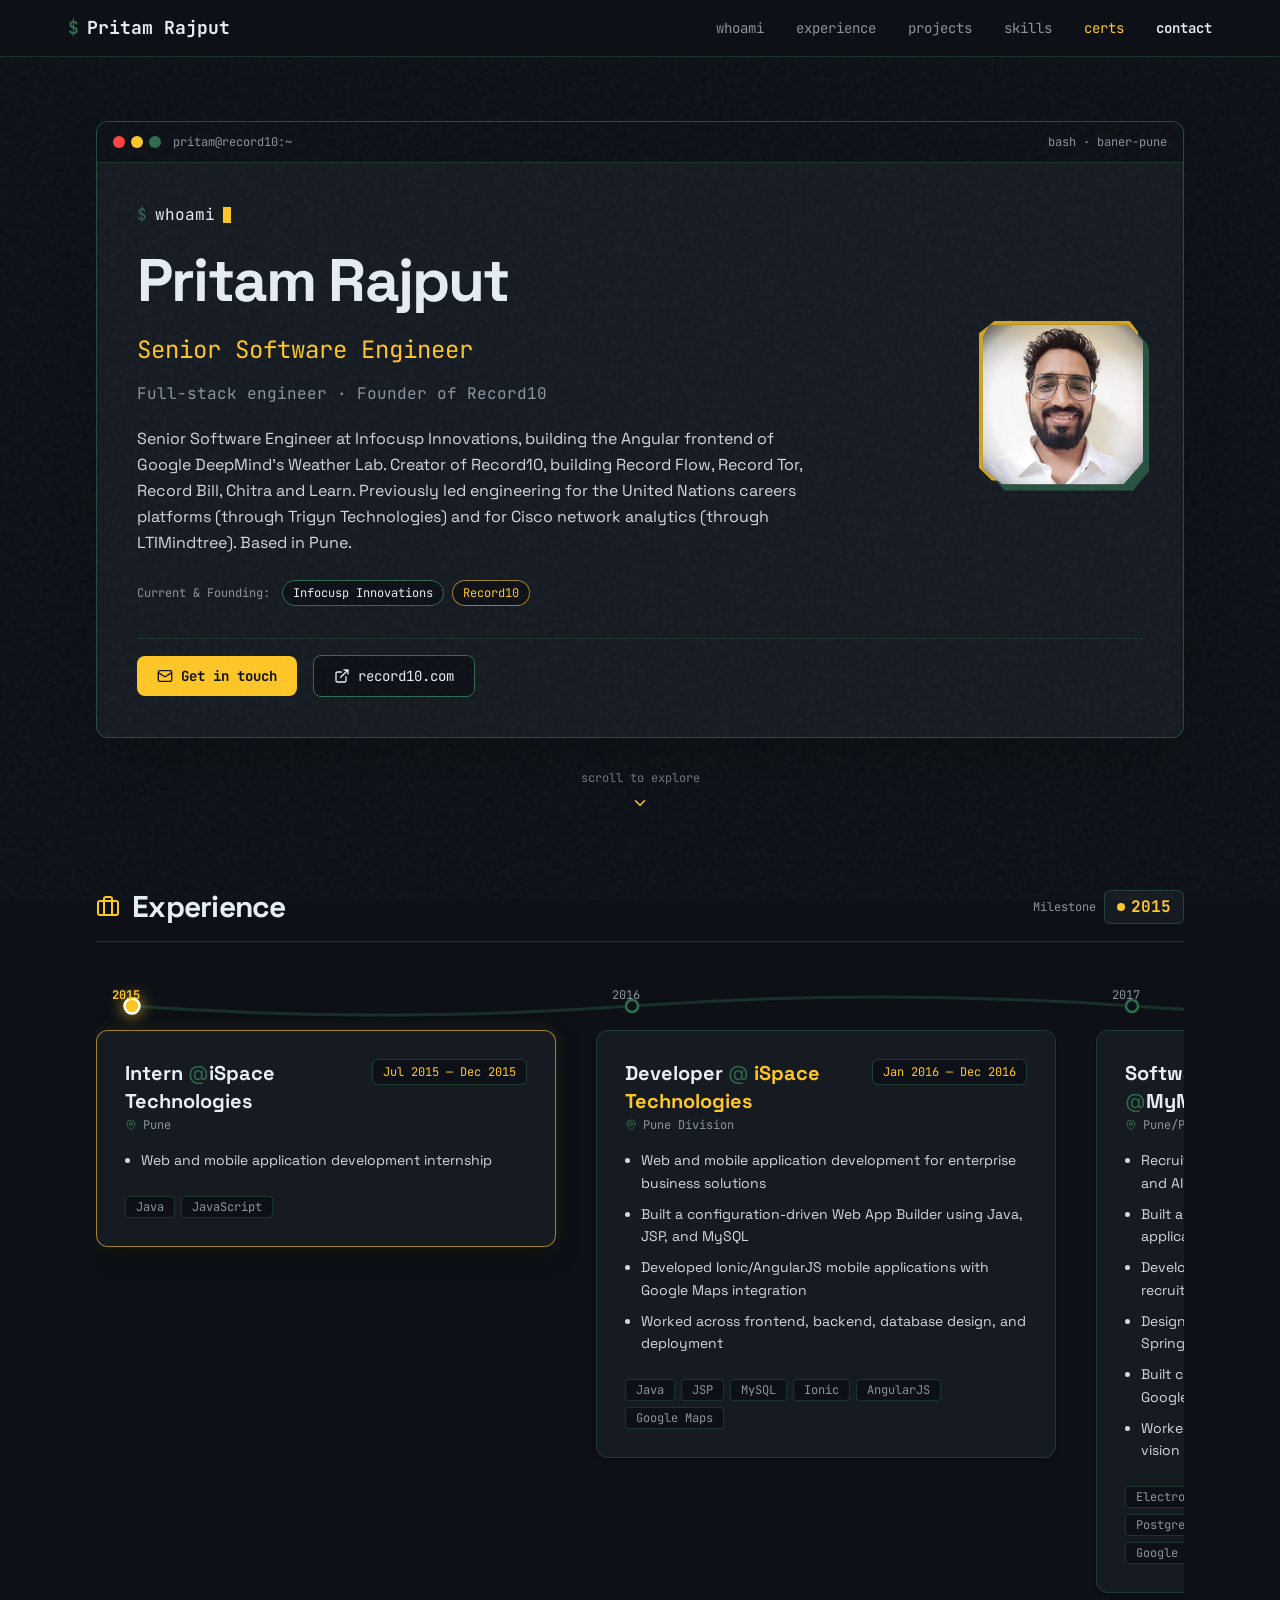
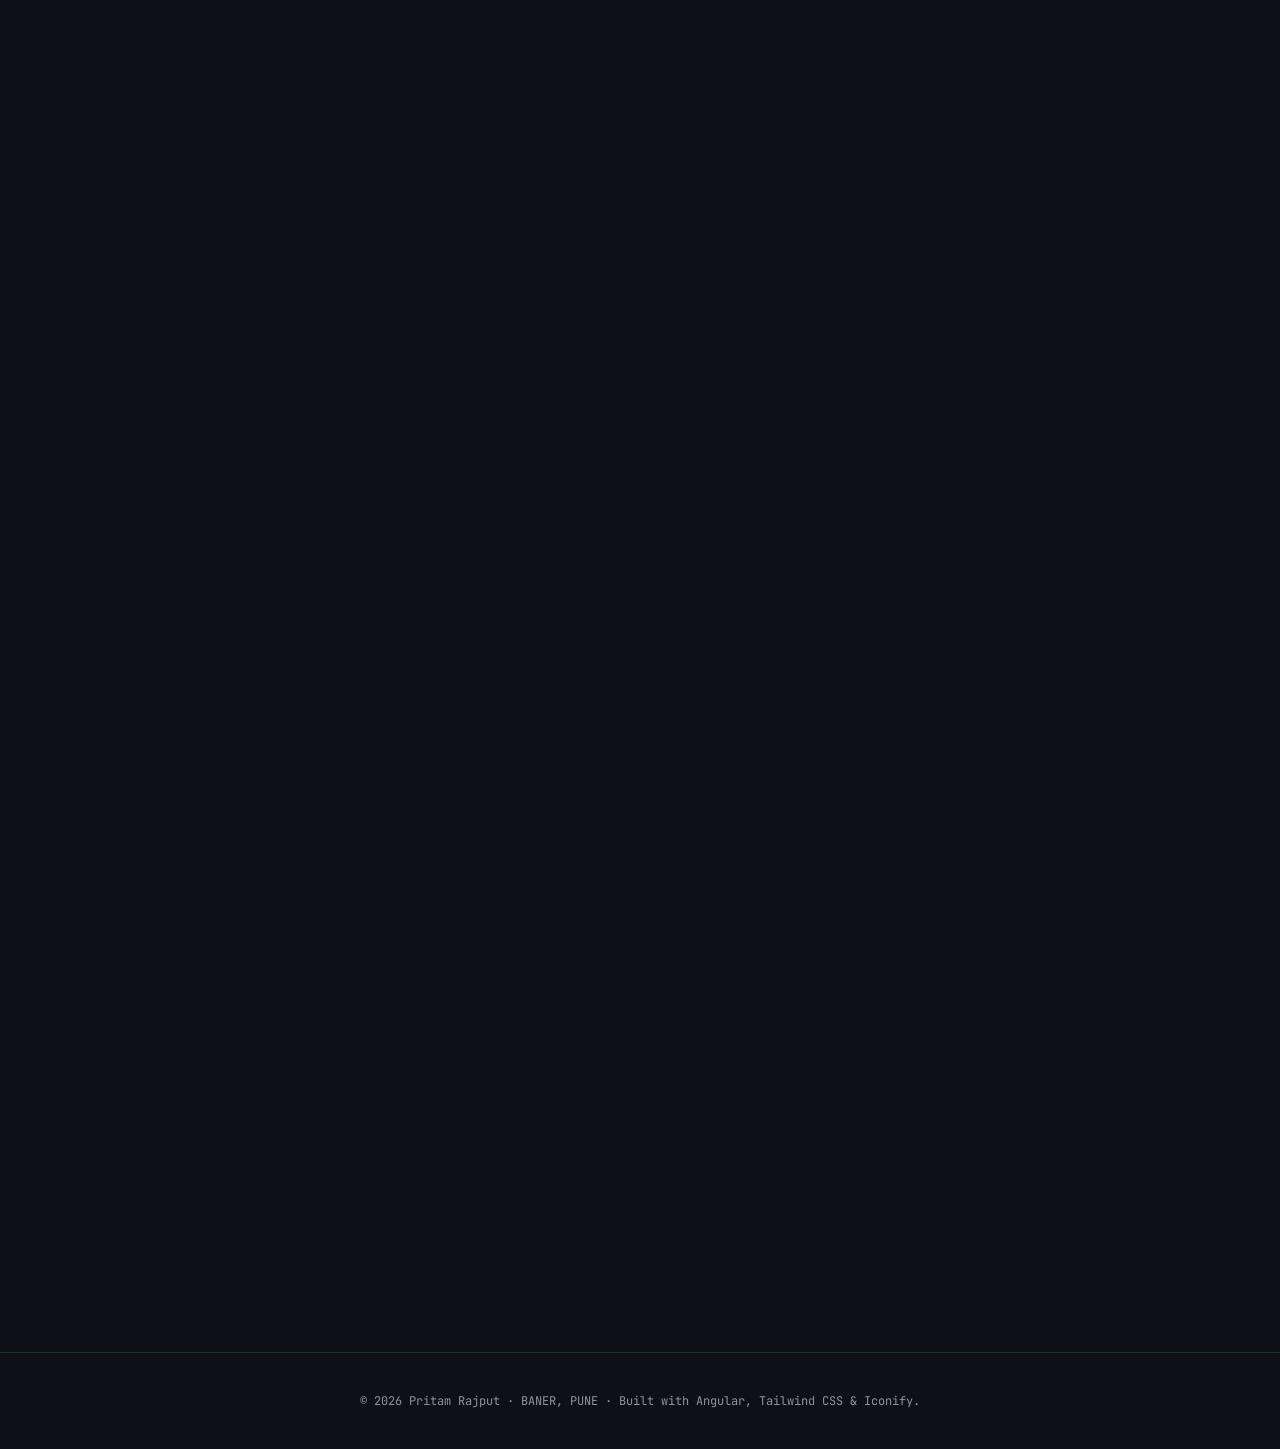
==== commit 8234bc2b: "deploy: 2026-11-27 01:54:10 (pritam master c250ea9)" ====
--- a/index.html
+++ b/index.html
@@ -4,7 +4,7 @@
   <base href="/">
   <meta name="viewport" content="width=device-width, initial-scale=1">
   <meta name="color-scheme" content="dark light">
-  <meta name="description" content="Senior Software Engineer at Infocusp Innovations, working on Tapestry at X, The Moonshot Factory. Creator of Record10 (Record Flow, Record Tor, Record Bill). Based in Baner, Pune.">
+  <meta name="description" content="Senior Software Engineer at Infocusp Innovations, building the Angular frontend of Google DeepMind's Weather Lab. Creator of Record10. Based in Baner, Pune.">
   <meta name="theme-color" content="#0d1117">
   <link rel="canonical" href="https://pritam.record10.com/">
   <link href="print.css" rel="stylesheet" media="print" data-beasties-skip="">
@@ -13,14 +13,14 @@
   <meta property="og:type" content="profile">
   <meta property="og:url" content="https://pritam.record10.com/">
   <meta property="og:title" content="Pritam Rajput | Senior Software Engineer">
-  <meta property="og:description" content="Senior Software Engineer at Infocusp Innovations, working on Tapestry at X, The Moonshot Factory. Creator of Record10.">
+  <meta property="og:description" content="Senior Software Engineer at Infocusp Innovations, building the Angular frontend of Google DeepMind's Weather Lab. Creator of Record10.">
   <meta property="og:image" content="https://pritam.record10.com/assets/og-image.png">
 
   <!-- Twitter Card -->
   <meta name="twitter:card" content="summary_large_image">
   <meta name="twitter:url" content="https://pritam.record10.com/">
   <meta name="twitter:title" content="Pritam Rajput | Senior Software Engineer">
-  <meta name="twitter:description" content="Senior Software Engineer at Infocusp Innovations, working on Tapestry at X, The Moonshot Factory. Creator of Record10.">
+  <meta name="twitter:description" content="Senior Software Engineer at Infocusp Innovations, building the Angular frontend of Google DeepMind's Weather Lab. Creator of Record10.">
   <meta name="twitter:image" content="https://pritam.record10.com/assets/og-image.png">
 
   <!-- Favicons -->
@@ -45,13 +45,10 @@
       },
       {
         "@type": "Organization",
-        "name": "X, The Moonshot Factory"
-      },
-      {
-        "@type": "Organization",
         "name": "Record10"
       }
     ],
+    "knowsAbout": ["Angular", "TypeScript"],
     "sameAs": [
       "https://www.linkedin.com/in/pritrajp/",
       "https://github.com/Pritraj",
@@ -60,9 +57,9 @@
     ]
   }
   </script>
-<link rel="stylesheet" href="styles-JN6LUVCG.css"><style ng-app-id="ng">[_nghost-ng-c2800843407]{display:block;min-height:100vh}.nav-link-active[_ngcontent-ng-c2800843407]{color:#ffc627!important}</style><style ng-app-id="ng">[_nghost-ng-c3287716759]{display:contents}</style><style ng-app-id="ng">[_nghost-ng-c2323064284]{display:block}.hero-name-visual[_ngcontent-ng-c2323064284]{letter-spacing:-.03em;font-feature-settings:"cv02","cv03","cv04","cv11"}.hero-bg-grid[_ngcontent-ng-c2323064284]{background-image:radial-gradient(circle,rgba(47,107,79,.2) 1px,transparent 1px);background-size:24px 24px}.hero-photo-wrapper[_ngcontent-ng-c2323064284]{isolation:isolate}.hero-photo-svg-defs[_ngcontent-ng-c2323064284]{position:absolute;width:0;height:0;overflow:hidden;pointer-events:none}.hero-photo-layer[_ngcontent-ng-c2323064284]{position:absolute;inset:0;pointer-events:none;z-index:0;filter:url(#hero-paper-edge);transition:transform .35s cubic-bezier(.22,1,.36,1)}.hero-photo-layer--back[_ngcontent-ng-c2323064284]{background-color:var(--color-line);opacity:.7;transform:translate(6px,6px);clip-path:polygon(6% 0%,92% 0%,100% 10%,100% 88%,90% 100%,10% 100%,0% 90%,0% 12%)}.hero-photo-layer--mid[_ngcontent-ng-c2323064284]{background-color:var(--color-accent-yellow);opacity:.8;transform:translate(-4px,-4px);clip-path:polygon(0% 8%,10% 0%,94% 0%,100% 8%,100% 92%,88% 100%,8% 100%,0% 92%)}.hero-photo-frame[_ngcontent-ng-c2323064284]{position:relative;z-index:2;background-color:var(--color-panel);clip-path:polygon(4% 0%,90% 0%,100% 10%,100% 86%,88% 100%,12% 100%,0% 90%,0% 8%);filter:drop-shadow(0 12px 24px color-mix(in srgb,var(--color-ink) 75%,transparent))}.hero-photo-img[_ngcontent-ng-c2323064284]{display:block;clip-path:polygon(4% 0%,90% 0%,100% 10%,100% 86%,88% 100%,12% 100%,0% 90%,0% 8%);-webkit-mask-image:radial-gradient(ellipse 78% 78% at 50% 50%,black 58%,rgba(0,0,0,.85) 74%,transparent 100%);mask-image:radial-gradient(ellipse 78% 78% at 50% 50%,black 58%,rgba(0,0,0,.85) 74%,transparent 100%)}@media(prefers-reduced-motion:no-preference){.hero-photo-wrapper[_ngcontent-ng-c2323064284]:hover   .hero-photo-layer--back[_ngcontent-ng-c2323064284]{transform:translate(8px,8px)}.hero-photo-wrapper[_ngcontent-ng-c2323064284]:hover   .hero-photo-layer--mid[_ngcontent-ng-c2323064284]{transform:translate(-6px,-6px)}}@media(prefers-reduced-motion:reduce){.hero-photo-layer[_ngcontent-ng-c2323064284]{transition:none}}</style></head>
+<link rel="stylesheet" href="styles-JN6LUVCG.css"><style ng-app-id="ng">[_nghost-ng-c2800843407]{display:block;min-height:100vh}.nav-link-active[_ngcontent-ng-c2800843407]{color:#ffc627!important}</style><style ng-app-id="ng">[_nghost-ng-c3287716759]{display:contents}</style><style ng-app-id="ng">[_nghost-ng-c169957466]{display:block}.hero-name-visual[_ngcontent-ng-c169957466]{letter-spacing:-.03em;font-feature-settings:"cv02","cv03","cv04","cv11"}.hero-bg-grid[_ngcontent-ng-c169957466]{background-image:radial-gradient(circle,rgba(47,107,79,.2) 1px,transparent 1px);background-size:24px 24px}.hero-photo-wrapper[_ngcontent-ng-c169957466]{isolation:isolate}.hero-photo-svg-defs[_ngcontent-ng-c169957466]{position:absolute;width:0;height:0;overflow:hidden;pointer-events:none}.hero-photo-layer[_ngcontent-ng-c169957466]{position:absolute;inset:0;pointer-events:none;z-index:0;filter:url(#hero-paper-edge);transition:transform .35s cubic-bezier(.22,1,.36,1)}.hero-photo-layer--back[_ngcontent-ng-c169957466]{background-color:var(--color-line);opacity:.7;transform:translate(6px,6px);clip-path:polygon(6% 0%,92% 0%,100% 10%,100% 88%,90% 100%,10% 100%,0% 90%,0% 12%)}.hero-photo-layer--mid[_ngcontent-ng-c169957466]{background-color:var(--color-accent-yellow);opacity:.8;transform:translate(-4px,-4px);clip-path:polygon(0% 8%,10% 0%,94% 0%,100% 8%,100% 92%,88% 100%,8% 100%,0% 92%)}.hero-photo-frame[_ngcontent-ng-c169957466]{position:relative;z-index:2;background-color:var(--color-panel);clip-path:polygon(4% 0%,90% 0%,100% 10%,100% 86%,88% 100%,12% 100%,0% 90%,0% 8%);filter:drop-shadow(0 12px 24px color-mix(in srgb,var(--color-ink) 75%,transparent))}.hero-photo-img[_ngcontent-ng-c169957466]{display:block;clip-path:polygon(4% 0%,90% 0%,100% 10%,100% 86%,88% 100%,12% 100%,0% 90%,0% 8%);-webkit-mask-image:radial-gradient(ellipse 78% 78% at 50% 50%,black 58%,rgba(0,0,0,.85) 74%,transparent 100%);mask-image:radial-gradient(ellipse 78% 78% at 50% 50%,black 58%,rgba(0,0,0,.85) 74%,transparent 100%)}@media(prefers-reduced-motion:no-preference){.hero-photo-wrapper[_ngcontent-ng-c169957466]:hover   .hero-photo-layer--back[_ngcontent-ng-c169957466]{transform:translate(8px,8px)}.hero-photo-wrapper[_ngcontent-ng-c169957466]:hover   .hero-photo-layer--mid[_ngcontent-ng-c169957466]{transform:translate(-6px,-6px)}}@media(prefers-reduced-motion:reduce){.hero-photo-layer[_ngcontent-ng-c169957466]{transition:none}}</style></head>
 <body>
-  <app-root ng-version="22.3.0" _nghost-ng-c2800843407="" ng-server-context="ssg"><div _ngcontent-ng-c2800843407="" aria-hidden="true" class="fixed top-0 left-0 h-[2px] bg-amber-400 z-50 transform-origin-left origin-left w-full scale-x-0 pointer-events-none"></div><a _ngcontent-ng-c2800843407="" href="#main" class="skip-link">Skip to main content</a><div _ngcontent-ng-c2800843407="" aria-hidden="true" class="grain-overlay"></div><app-cursor _ngcontent-ng-c2800843407="" _nghost-ng-c3287716759=""><div _ngcontent-ng-c3287716759="" aria-hidden="true" class="custom-cursor fixed top-0 left-0 pointer-events-none z-0 w-7 h-7 -mt-3.5 -ml-3.5 rounded-full border border-[#FFC627]/80 bg-[#FFC627]/10 hidden opacity-0 will-change-transform"></div></app-cursor><header _ngcontent-ng-c2800843407="" class="sticky top-0 z-50 backdrop-blur-md bg-[#0d1117]/85 border-b border-[#2f6b4f]/40 px-4 sm:px-8 py-3.5"><div _ngcontent-ng-c2800843407="" class="max-w-6xl mx-auto flex items-center justify-between gap-4 min-w-0"><div _ngcontent-ng-c2800843407="" class="flex items-center min-w-0"><a _ngcontent-ng-c2800843407="" href="#about" class="flex items-center gap-2 text-base sm:text-lg font-mono font-bold text-[#e6edf3] hover:text-[#FFC627] transition-colors focus-visible:ring-2 focus-visible:ring-[#FFC627] rounded px-1 whitespace-nowrap min-w-0"><span _ngcontent-ng-c2800843407="" class="text-[#2f6b4f] shrink-0">$</span><span _ngcontent-ng-c2800843407="" class="truncate">Pritam Rajput</span></a></div><nav _ngcontent-ng-c2800843407="" aria-label="Main Navigation" class="hidden md:block"><ul _ngcontent-ng-c2800843407="" class="flex items-center gap-3 lg:gap-6 text-sm font-mono text-[#8b949e]"><li _ngcontent-ng-c2800843407=""><a _ngcontent-ng-c2800843407="" href="#about" class="hover:text-[#e6edf3] transition-colors focus-visible:ring-2 focus-visible:ring-[#FFC627] rounded px-1 nav-link-active">whoami</a></li><li _ngcontent-ng-c2800843407=""><a _ngcontent-ng-c2800843407="" href="#experience" class="hover:text-[#e6edf3] transition-colors focus-visible:ring-2 focus-visible:ring-[#FFC627] rounded px-1">experience</a></li><li _ngcontent-ng-c2800843407=""><a _ngcontent-ng-c2800843407="" href="#projects" class="hover:text-[#e6edf3] transition-colors focus-visible:ring-2 focus-visible:ring-[#FFC627] rounded px-1">projects</a></li><li _ngcontent-ng-c2800843407=""><a _ngcontent-ng-c2800843407="" href="#skills" class="hover:text-[#e6edf3] transition-colors focus-visible:ring-2 focus-visible:ring-[#FFC627] rounded px-1">skills</a></li><li _ngcontent-ng-c2800843407=""><a _ngcontent-ng-c2800843407="" href="#certifications" class="hover:text-[#e6edf3] transition-colors focus-visible:ring-2 focus-visible:ring-[#FFC627] rounded px-1">certs</a></li><li _ngcontent-ng-c2800843407=""><a _ngcontent-ng-c2800843407="" href="#contact" class="hover:text-[#FFC627] text-[#e6edf3] transition-colors focus-visible:ring-2 focus-visible:ring-[#FFC627] rounded px-1 font-semibold">contact</a></li></ul></nav><div _ngcontent-ng-c2800843407="" class="flex items-center md:hidden shrink-0"><button _ngcontent-ng-c2800843407="" type="button" aria-label="Toggle navigation" aria-controls="mobile-nav" class="inline-flex items-center justify-center p-2 rounded-lg text-[#8b949e] hover:text-[#e6edf3] hover:bg-[#161b22] border border-[#2f6b4f]/40 focus-visible:outline-none focus-visible:ring-2 focus-visible:ring-[#FFC627] transition-colors" aria-expanded="false"><span _ngcontent-ng-c2800843407="" aria-hidden="true" class="icon-[lucide--menu] text-xl"></span></button></div></div><!----></header><main _ngcontent-ng-c2800843407="" id="main" class="max-w-6xl mx-auto px-4 sm:px-8 py-8 sm:py-16 space-y-section min-w-0"><app-hero _ngcontent-ng-c2800843407="" _nghost-ng-c2323064284=""><section _ngcontent-ng-c2323064284="" id="about" aria-labelledby="hero-heading" class="relative scroll-mt-24"><div _ngcontent-ng-c2323064284="" aria-hidden="true" class="hero-bg-grid absolute inset-0 pointer-events-none -z-10 opacity-30"></div><div _ngcontent-ng-c2323064284="" aria-hidden="true" class="absolute -top-16 -left-16 w-80 h-80 bg-[#2f6b4f]/20 rounded-full blur-3xl pointer-events-none -z-10"></div><div _ngcontent-ng-c2323064284="" aria-hidden="true" class="absolute -bottom-16 -right-16 w-80 h-80 bg-[#FFC627]/10 rounded-full blur-3xl pointer-events-none -z-10"></div><div _ngcontent-ng-c2323064284="" class="bg-[#161b22] border border-[#2f6b4f]/60 rounded-xl overflow-hidden shadow-2xl relative"><div _ngcontent-ng-c2323064284="" class="bg-[#0d1117] border-b border-[#2f6b4f]/40 px-3 sm:px-4 py-2.5 sm:py-3 flex items-center justify-between gap-2 select-none min-w-0"><div _ngcontent-ng-c2323064284="" class="flex items-center gap-2 min-w-0"><div _ngcontent-ng-c2323064284="" class="flex items-center gap-1.5 shrink-0"><span _ngcontent-ng-c2323064284="" class="w-2.5 h-2.5 sm:w-3 sm:h-3 rounded-full bg-[#FF4343] inline-block"></span><span _ngcontent-ng-c2323064284="" class="w-2.5 h-2.5 sm:w-3 sm:h-3 rounded-full bg-[#FFC627] inline-block"></span><span _ngcontent-ng-c2323064284="" class="w-2.5 h-2.5 sm:w-3 sm:h-3 rounded-full bg-[#2f6b4f] inline-block"></span></div><span _ngcontent-ng-c2323064284="" class="text-xs font-mono text-[#8b949e] ml-1 truncate">pritam@record10:~</span></div><div _ngcontent-ng-c2323064284="" class="text-xs font-mono text-[#8b949e] shrink-0 hidden min-[480px]:block">bash · baner-pune</div></div><div _ngcontent-ng-c2323064284="" class="p-5 sm:p-8 md:p-10 space-y-6 sm:space-y-8 min-w-0"><div _ngcontent-ng-c2323064284="" class="flex flex-col-reverse md:flex-row items-start md:items-center justify-between gap-6 sm:gap-8 min-w-0"><div _ngcontent-ng-c2323064284="" class="space-y-4 max-w-2xl min-w-0"><div _ngcontent-ng-c2323064284="" class="font-mono text-sm sm:text-base text-[#2f6b4f] flex items-center gap-2 leading-normal"><span _ngcontent-ng-c2323064284="" class="select-none">$</span><span _ngcontent-ng-c2323064284="" class="text-[#e6edf3]">whoami</span><span _ngcontent-ng-c2323064284="" class="inline-block w-2 h-4 bg-[#FFC627] animate-pulse"></span></div><h1 _ngcontent-ng-c2323064284="" id="hero-heading" class="text-3xl sm:text-5xl md:text-6xl font-extrabold tracking-tight text-[#e6edf3] leading-tight break-words"><span _ngcontent-ng-c2323064284="" class="hero-name-visual inline-block">Pritam Rajput</span></h1><p _ngcontent-ng-c2323064284="" class="text-xl sm:text-2xl font-mono text-[#FFC627]"> Senior Software Engineer </p><p _ngcontent-ng-c2323064284="" class="text-sm sm:text-base font-mono text-[#8b949e]"> Full-stack engineer · Founder of Record10 </p><p _ngcontent-ng-c2323064284="" class="text-base text-[#e6edf3]/90 leading-relaxed pt-1"> Senior Software Engineer at Infocusp Innovations, working on Tapestry at X, The Moonshot Factory: a platform for visualising and managing large-scale infrastructure networks. Creator of Record10, building Record Flow, Record Tor, Record Bill, Chitra and Learn. Previously led engineering for the United Nations careers platforms (through Trigyn Technologies) and for Cisco network analytics (through LTIMindtree). Based in Pune. </p><div _ngcontent-ng-c2323064284="" class="flex flex-wrap items-center gap-2 pt-2"><span _ngcontent-ng-c2323064284="" class="text-xs font-mono text-[#8b949e] mr-1">Current &amp; Founding:</span><span _ngcontent-ng-c2323064284="" class="org-chip px-2.5 py-1 rounded-full text-xs font-mono bg-[#0d1117] border border-[#2f6b4f] text-[#e6edf3]">Infocusp Innovations</span><span _ngcontent-ng-c2323064284="" class="org-chip px-2.5 py-1 rounded-full text-xs font-mono bg-[#0d1117] border border-[#2f6b4f] text-[#e6edf3]">X, The Moonshot Factory</span><span _ngcontent-ng-c2323064284="" class="org-chip px-2.5 py-1 rounded-full text-xs font-mono bg-[#0d1117] border border-[#FFC627]/60 text-[#FFC627]">Record10</span></div></div><div _ngcontent-ng-c2323064284="" class="shrink-0 mx-auto md:mx-0"><div _ngcontent-ng-c2323064284="" class="hero-photo-wrapper relative w-32 h-32 sm:w-40 sm:h-40"><svg _ngcontent-ng-c2323064284="" aria-hidden="true" focusable="false" width="0" height="0" class="hero-photo-svg-defs"><defs _ngcontent-ng-c2323064284=""><filter _ngcontent-ng-c2323064284="" id="hero-paper-edge" x="-5%" y="-5%" width="110%" height="110%"><feTurbulence _ngcontent-ng-c2323064284="" type="fractalNoise" baseFrequency="0.045" numOctaves="2" seed="7" result="noise"></feTurbulence><feDisplacementMap _ngcontent-ng-c2323064284="" in="SourceGraphic" in2="noise" scale="2.2" xChannelSelector="R" yChannelSelector="G"></feDisplacementMap></filter></defs></svg><div _ngcontent-ng-c2323064284="" aria-hidden="true" class="hero-photo-layer hero-photo-layer--back"></div><div _ngcontent-ng-c2323064284="" aria-hidden="true" class="hero-photo-layer hero-photo-layer--mid"></div><picture _ngcontent-ng-c2323064284="" class="hero-photo-frame block w-full h-full"><source _ngcontent-ng-c2323064284="" srcset="/assets/profile-photo-160.avif 1x, /assets/profile-photo-320.avif 2x" type="image/avif"><source _ngcontent-ng-c2323064284="" srcset="/assets/profile-photo-160.webp 1x, /assets/profile-photo-320.webp 2x" type="image/webp"><img _ngcontent-ng-c2323064284="" src="/assets/profile-photo.jpg" alt="Pritam Rajput" width="160" height="160" class="hero-photo-img object-cover w-32 h-32 sm:w-40 sm:h-40"></picture></div></div></div><div _ngcontent-ng-c2323064284="" class="pt-4 border-t border-[#2f6b4f]/30 flex flex-wrap items-center gap-4"><a _ngcontent-ng-c2323064284="" href="#contact" class="inline-flex items-center gap-2 px-5 py-2.5 rounded-lg bg-[#FFC627] text-[#0d1117] font-mono font-bold text-sm hover:bg-[#FFC627]/90 transition-colors focus-visible:ring-2 focus-visible:ring-[#FFC627]"><span _ngcontent-ng-c2323064284="" class="icon-[lucide--mail] text-base"></span><span _ngcontent-ng-c2323064284="">Get in touch</span></a><a _ngcontent-ng-c2323064284="" href="https://record10.com" target="_blank" rel="noopener noreferrer" class="inline-flex items-center gap-2 px-5 py-2.5 rounded-lg bg-[#0d1117] border border-[#2f6b4f] text-[#e6edf3] font-mono text-sm hover:border-[#FFC627] hover:text-[#FFC627] transition-colors focus-visible:ring-2 focus-visible:ring-[#FFC627]"><span _ngcontent-ng-c2323064284="" class="icon-[lucide--external-link] text-base"></span><span _ngcontent-ng-c2323064284="">record10.com</span></a></div></div></div><div _ngcontent-ng-c2323064284="" class="mt-8 flex flex-col items-center justify-center gap-2 text-xs font-mono text-[#8b949e]/80"><span _ngcontent-ng-c2323064284="">scroll to explore</span><span _ngcontent-ng-c2323064284="" class="icon-[lucide--chevron-down] text-lg text-[#FFC627] animate-bounce"></span></div></section></app-hero><!----><!----><section _ngcontent-ng-c2800843407="" id="experience" aria-labelledby="experience-heading" class="scroll-mt-24 space-y-8"><div _ngcontent-ng-c2800843407="" class="flex items-center gap-3 border-b border-[#2f6b4f]/40 pb-4"><span _ngcontent-ng-c2800843407="" class="icon-[lucide--briefcase] text-2xl text-[#FFC627]"></span><h2 _ngcontent-ng-c2800843407="" id="experience-heading" class="text-3xl font-extrabold tracking-tight text-[#e6edf3]">Experience</h2><span _ngcontent-ng-c2800843407="" class="text-xs font-mono text-[#8b949e] ml-auto">2015 — Present</span></div><ol _ngcontent-ng-c2800843407="" aria-label="Career experience fallback" class="relative pl-6 sm:pl-8 border-l-2 border-[#2f6b4f]/50 space-y-12 list-none"><li _ngcontent-ng-c2800843407="" class="relative group"><div _ngcontent-ng-c2800843407="" class="absolute -left-[31px] sm:-left-[39px] top-1.5 w-3.5 h-3.5 rounded-full bg-[#0d1117] border-2 border-[#FFC627]"></div><article _ngcontent-ng-c2800843407="" class="bg-[#161b22] border border-[#2f6b4f]/40 rounded-xl p-5 sm:p-7 space-y-4 shadow-md"><div _ngcontent-ng-c2800843407="" class="flex flex-col sm:flex-row sm:items-baseline justify-between gap-2"><div _ngcontent-ng-c2800843407=""><h3 _ngcontent-ng-c2800843407="" class="text-xl font-bold text-[#e6edf3]"> Senior Software Engineer 3 <span _ngcontent-ng-c2800843407="" class="text-[#2f6b4f] font-normal">@</span><!----><span _ngcontent-ng-c2800843407="" class="text-[#e6edf3]">Infocusp Innovations</span><!----></h3><p _ngcontent-ng-c2800843407="" class="text-xs font-mono text-[#8b949e] mt-0.5">Pune</p></div><div _ngcontent-ng-c2800843407="" class="shrink-0 font-mono text-xs text-[#FFC627] bg-[#0d1117] border border-[#2f6b4f]/50 px-2.5 py-1 rounded-md self-start"> Mar 2024 — Present </div></div><ul _ngcontent-ng-c2800843407="" class="space-y-2 text-sm text-[#e6edf3]/90 list-disc list-outside ml-4"><li _ngcontent-ng-c2800843407="" class="leading-relaxed">Developed Angular-based applications supporting complex visualization and operational workflows</li><li _ngcontent-ng-c2800843407="" class="leading-relaxed">Integrated frontend systems with gRPC, GraphQL, and distributed backend services</li><li _ngcontent-ng-c2800843407="" class="leading-relaxed">Worked within a Bazel-based monorepo environment, focusing on performance, scalability, and maintainability</li><!----></ul><div _ngcontent-ng-c2800843407="" class="flex flex-wrap gap-1.5 pt-2"><span _ngcontent-ng-c2800843407="" class="text-xs font-mono bg-[#0d1117] border border-[#2f6b4f]/40 text-[#8b949e] px-2.5 py-0.5 rounded"> Angular </span><span _ngcontent-ng-c2800843407="" class="text-xs font-mono bg-[#0d1117] border border-[#2f6b4f]/40 text-[#8b949e] px-2.5 py-0.5 rounded"> TypeScript </span><span _ngcontent-ng-c2800843407="" class="text-xs font-mono bg-[#0d1117] border border-[#2f6b4f]/40 text-[#8b949e] px-2.5 py-0.5 rounded"> gRPC </span><span _ngcontent-ng-c2800843407="" class="text-xs font-mono bg-[#0d1117] border border-[#2f6b4f]/40 text-[#8b949e] px-2.5 py-0.5 rounded"> GraphQL </span><span _ngcontent-ng-c2800843407="" class="text-xs font-mono bg-[#0d1117] border border-[#2f6b4f]/40 text-[#8b949e] px-2.5 py-0.5 rounded"> Bazel </span><span _ngcontent-ng-c2800843407="" class="text-xs font-mono bg-[#0d1117] border border-[#2f6b4f]/40 text-[#8b949e] px-2.5 py-0.5 rounded"> PostgreSQL </span><span _ngcontent-ng-c2800843407="" class="text-xs font-mono bg-[#0d1117] border border-[#2f6b4f]/40 text-[#8b949e] px-2.5 py-0.5 rounded"> Mapbox GL </span><!----></div></article></li><li _ngcontent-ng-c2800843407="" class="relative group"><div _ngcontent-ng-c2800843407="" class="absolute -left-[31px] sm:-left-[39px] top-1.5 w-3.5 h-3.5 rounded-full bg-[#0d1117] border-2 border-[#FFC627]"></div><article _ngcontent-ng-c2800843407="" class="bg-[#161b22] border border-[#2f6b4f]/40 rounded-xl p-5 sm:p-7 space-y-4 shadow-md"><div _ngcontent-ng-c2800843407="" class="flex flex-col sm:flex-row sm:items-baseline justify-between gap-2"><div _ngcontent-ng-c2800843407=""><h3 _ngcontent-ng-c2800843407="" class="text-xl font-bold text-[#e6edf3]"> Creator and Lead Engineer <span _ngcontent-ng-c2800843407="" class="text-[#2f6b4f] font-normal">@</span><!----><span _ngcontent-ng-c2800843407="" class="text-[#e6edf3]">Record10</span><!----></h3><p _ngcontent-ng-c2800843407="" class="text-xs font-mono text-[#8b949e] mt-0.5">Pune District, Maharashtra, India</p></div><div _ngcontent-ng-c2800843407="" class="shrink-0 font-mono text-xs text-[#FFC627] bg-[#0d1117] border border-[#2f6b4f]/50 px-2.5 py-1 rounded-md self-start"> Jan 2020 — Present </div></div><ul _ngcontent-ng-c2800843407="" class="space-y-2 text-sm text-[#e6edf3]/90 list-disc list-outside ml-4"><li _ngcontent-ng-c2800843407="" class="leading-relaxed">Designed, developed, and maintained multiple software products from scratch, owning architecture, full-stack development, deployment, and product evolution.</li><li _ngcontent-ng-c2800843407="" class="leading-relaxed">Built and shipped Record Flow, Record Tor, and Record Bill (all on record10.com).</li><!----></ul><div _ngcontent-ng-c2800843407="" class="flex flex-wrap gap-1.5 pt-2"><span _ngcontent-ng-c2800843407="" class="text-xs font-mono bg-[#0d1117] border border-[#2f6b4f]/40 text-[#8b949e] px-2.5 py-0.5 rounded"> Rust </span><span _ngcontent-ng-c2800843407="" class="text-xs font-mono bg-[#0d1117] border border-[#2f6b4f]/40 text-[#8b949e] px-2.5 py-0.5 rounded"> Angular </span><span _ngcontent-ng-c2800843407="" class="text-xs font-mono bg-[#0d1117] border border-[#2f6b4f]/40 text-[#8b949e] px-2.5 py-0.5 rounded"> TypeScript </span><span _ngcontent-ng-c2800843407="" class="text-xs font-mono bg-[#0d1117] border border-[#2f6b4f]/40 text-[#8b949e] px-2.5 py-0.5 rounded"> Node.js </span><span _ngcontent-ng-c2800843407="" class="text-xs font-mono bg-[#0d1117] border border-[#2f6b4f]/40 text-[#8b949e] px-2.5 py-0.5 rounded"> PostgreSQL </span><!----></div></article></li><li _ngcontent-ng-c2800843407="" class="relative group"><div _ngcontent-ng-c2800843407="" class="absolute -left-[31px] sm:-left-[39px] top-1.5 w-3.5 h-3.5 rounded-full bg-[#0d1117] border-2 border-[#FFC627]"></div><article _ngcontent-ng-c2800843407="" class="bg-[#161b22] border border-[#2f6b4f]/40 rounded-xl p-5 sm:p-7 space-y-4 shadow-md"><div _ngcontent-ng-c2800843407="" class="flex flex-col sm:flex-row sm:items-baseline justify-between gap-2"><div _ngcontent-ng-c2800843407=""><h3 _ngcontent-ng-c2800843407="" class="text-xl font-bold text-[#e6edf3]"> Tech Team Lead <span _ngcontent-ng-c2800843407="" class="text-[#2f6b4f] font-normal">@</span><!----><span _ngcontent-ng-c2800843407="" class="text-[#e6edf3]">LTIMindtree</span><!----></h3><p _ngcontent-ng-c2800843407="" class="text-xs font-mono text-[#8b949e] mt-0.5">Pune District</p></div><div _ngcontent-ng-c2800843407="" class="shrink-0 font-mono text-xs text-[#FFC627] bg-[#0d1117] border border-[#2f6b4f]/50 px-2.5 py-1 rounded-md self-start"> Apr 2022 — Mar 2024 </div></div><ul _ngcontent-ng-c2800843407="" class="space-y-2 text-sm text-[#e6edf3]/90 list-disc list-outside ml-4"><li _ngcontent-ng-c2800843407="" class="leading-relaxed">Led engineering for telecom network management and analytics platforms</li><li _ngcontent-ng-c2800843407="" class="leading-relaxed">Developed backend services using Node.js, Java, and Python</li><li _ngcontent-ng-c2800843407="" class="leading-relaxed">Built microservices for performance analysis and bottleneck identification</li><li _ngcontent-ng-c2800843407="" class="leading-relaxed">Created automated log collection tools to simplify troubleshooting and support</li><li _ngcontent-ng-c2800843407="" class="leading-relaxed">Architected a quarterly analytics portal using Angular and Java</li><!----></ul><div _ngcontent-ng-c2800843407="" class="flex flex-wrap gap-1.5 pt-2"><span _ngcontent-ng-c2800843407="" class="text-xs font-mono bg-[#0d1117] border border-[#2f6b4f]/40 text-[#8b949e] px-2.5 py-0.5 rounded"> Node.js </span><span _ngcontent-ng-c2800843407="" class="text-xs font-mono bg-[#0d1117] border border-[#2f6b4f]/40 text-[#8b949e] px-2.5 py-0.5 rounded"> Java </span><span _ngcontent-ng-c2800843407="" class="text-xs font-mono bg-[#0d1117] border border-[#2f6b4f]/40 text-[#8b949e] px-2.5 py-0.5 rounded"> Python </span><span _ngcontent-ng-c2800843407="" class="text-xs font-mono bg-[#0d1117] border border-[#2f6b4f]/40 text-[#8b949e] px-2.5 py-0.5 rounded"> Angular </span><!----></div></article></li><li _ngcontent-ng-c2800843407="" class="relative group"><div _ngcontent-ng-c2800843407="" class="absolute -left-[31px] sm:-left-[39px] top-1.5 w-3.5 h-3.5 rounded-full bg-[#0d1117] border-2 border-[#FFC627]"></div><article _ngcontent-ng-c2800843407="" class="bg-[#161b22] border border-[#2f6b4f]/40 rounded-xl p-5 sm:p-7 space-y-4 shadow-md"><div _ngcontent-ng-c2800843407="" class="flex flex-col sm:flex-row sm:items-baseline justify-between gap-2"><div _ngcontent-ng-c2800843407=""><h3 _ngcontent-ng-c2800843407="" class="text-xl font-bold text-[#e6edf3]"> Sr. Software Engineer <span _ngcontent-ng-c2800843407="" class="text-[#2f6b4f] font-normal">@</span><!----><span _ngcontent-ng-c2800843407="" class="text-[#e6edf3]">Trigyn Technologies</span><!----></h3><p _ngcontent-ng-c2800843407="" class="text-xs font-mono text-[#8b949e] mt-0.5">Pune Division</p></div><div _ngcontent-ng-c2800843407="" class="shrink-0 font-mono text-xs text-[#FFC627] bg-[#0d1117] border border-[#2f6b4f]/50 px-2.5 py-1 rounded-md self-start"> Dec 2020 — Apr 2022 </div></div><ul _ngcontent-ng-c2800843407="" class="space-y-2 text-sm text-[#e6edf3]/90 list-disc list-outside ml-4"><li _ngcontent-ng-c2800843407="" class="leading-relaxed">Built global public site frameworks and HR platforms for the United Nations, supporting international hiring</li><li _ngcontent-ng-c2800843407="" class="leading-relaxed">Architected and developed UN Careers and OneHR portals using the MEAN stack</li><li _ngcontent-ng-c2800843407="" class="leading-relaxed">Designed secure authentication and enterprise application architecture</li><li _ngcontent-ng-c2800843407="" class="leading-relaxed">Built reusable Angular libraries, services, and UI components</li><li _ngcontent-ng-c2800843407="" class="leading-relaxed">Developed APIs and database models for complex recruitment workflows</li><!----></ul><div _ngcontent-ng-c2800843407="" class="flex flex-wrap gap-1.5 pt-2"><span _ngcontent-ng-c2800843407="" class="text-xs font-mono bg-[#0d1117] border border-[#2f6b4f]/40 text-[#8b949e] px-2.5 py-0.5 rounded"> Angular </span><span _ngcontent-ng-c2800843407="" class="text-xs font-mono bg-[#0d1117] border border-[#2f6b4f]/40 text-[#8b949e] px-2.5 py-0.5 rounded"> Node.js </span><span _ngcontent-ng-c2800843407="" class="text-xs font-mono bg-[#0d1117] border border-[#2f6b4f]/40 text-[#8b949e] px-2.5 py-0.5 rounded"> Express </span><span _ngcontent-ng-c2800843407="" class="text-xs font-mono bg-[#0d1117] border border-[#2f6b4f]/40 text-[#8b949e] px-2.5 py-0.5 rounded"> MongoDB </span><span _ngcontent-ng-c2800843407="" class="text-xs font-mono bg-[#0d1117] border border-[#2f6b4f]/40 text-[#8b949e] px-2.5 py-0.5 rounded"> MEAN stack </span><!----></div></article></li><li _ngcontent-ng-c2800843407="" class="relative group"><div _ngcontent-ng-c2800843407="" class="absolute -left-[31px] sm:-left-[39px] top-1.5 w-3.5 h-3.5 rounded-full bg-[#0d1117] border-2 border-[#FFC627]"></div><article _ngcontent-ng-c2800843407="" class="bg-[#161b22] border border-[#2f6b4f]/40 rounded-xl p-5 sm:p-7 space-y-4 shadow-md"><div _ngcontent-ng-c2800843407="" class="flex flex-col sm:flex-row sm:items-baseline justify-between gap-2"><div _ngcontent-ng-c2800843407=""><h3 _ngcontent-ng-c2800843407="" class="text-xl font-bold text-[#e6edf3]"> Software Engineer <span _ngcontent-ng-c2800843407="" class="text-[#2f6b4f] font-normal">@</span><!----><span _ngcontent-ng-c2800843407="" class="text-[#e6edf3]">MyNextHire</span><!----></h3><p _ngcontent-ng-c2800843407="" class="text-xs font-mono text-[#8b949e] mt-0.5">Pune/Pimpri-Chinchwad</p></div><div _ngcontent-ng-c2800843407="" class="shrink-0 font-mono text-xs text-[#FFC627] bg-[#0d1117] border border-[#2f6b4f]/50 px-2.5 py-1 rounded-md self-start"> Jan 2017 — Nov 2020 </div></div><ul _ngcontent-ng-c2800843407="" class="space-y-2 text-sm text-[#e6edf3]/90 list-disc list-outside ml-4"><li _ngcontent-ng-c2800843407="" class="leading-relaxed">Recruitment SaaS ecosystem: desktop, web, reporting, and AI solutions</li><li _ngcontent-ng-c2800843407="" class="leading-relaxed">Built an Electron-based web scraping and screening application from design to deployment</li><li _ngcontent-ng-c2800843407="" class="leading-relaxed">Developed Chrome and Outlook/Office plugins for recruiter productivity</li><li _ngcontent-ng-c2800843407="" class="leading-relaxed">Designed reporting and analytics frameworks using Java Spring and PostgreSQL</li><li _ngcontent-ng-c2800843407="" class="leading-relaxed">Built chatbot solutions using Dialogflow, Node.js, and Google Cloud Functions</li><li _ngcontent-ng-c2800843407="" class="leading-relaxed">Worked on data migration utilities and early computer vision and ML initiatives</li><!----></ul><div _ngcontent-ng-c2800843407="" class="flex flex-wrap gap-1.5 pt-2"><span _ngcontent-ng-c2800843407="" class="text-xs font-mono bg-[#0d1117] border border-[#2f6b4f]/40 text-[#8b949e] px-2.5 py-0.5 rounded"> Electron </span><span _ngcontent-ng-c2800843407="" class="text-xs font-mono bg-[#0d1117] border border-[#2f6b4f]/40 text-[#8b949e] px-2.5 py-0.5 rounded"> Angular </span><span _ngcontent-ng-c2800843407="" class="text-xs font-mono bg-[#0d1117] border border-[#2f6b4f]/40 text-[#8b949e] px-2.5 py-0.5 rounded"> Node.js </span><span _ngcontent-ng-c2800843407="" class="text-xs font-mono bg-[#0d1117] border border-[#2f6b4f]/40 text-[#8b949e] px-2.5 py-0.5 rounded"> Java </span><span _ngcontent-ng-c2800843407="" class="text-xs font-mono bg-[#0d1117] border border-[#2f6b4f]/40 text-[#8b949e] px-2.5 py-0.5 rounded"> Spring </span><span _ngcontent-ng-c2800843407="" class="text-xs font-mono bg-[#0d1117] border border-[#2f6b4f]/40 text-[#8b949e] px-2.5 py-0.5 rounded"> PostgreSQL </span><span _ngcontent-ng-c2800843407="" class="text-xs font-mono bg-[#0d1117] border border-[#2f6b4f]/40 text-[#8b949e] px-2.5 py-0.5 rounded"> Python </span><span _ngcontent-ng-c2800843407="" class="text-xs font-mono bg-[#0d1117] border border-[#2f6b4f]/40 text-[#8b949e] px-2.5 py-0.5 rounded"> Dialogflow </span><span _ngcontent-ng-c2800843407="" class="text-xs font-mono bg-[#0d1117] border border-[#2f6b4f]/40 text-[#8b949e] px-2.5 py-0.5 rounded"> Google Cloud Functions </span><!----></div></article></li><li _ngcontent-ng-c2800843407="" class="relative group"><div _ngcontent-ng-c2800843407="" class="absolute -left-[31px] sm:-left-[39px] top-1.5 w-3.5 h-3.5 rounded-full bg-[#0d1117] border-2 border-[#FFC627]"></div><article _ngcontent-ng-c2800843407="" class="bg-[#161b22] border border-[#2f6b4f]/40 rounded-xl p-5 sm:p-7 space-y-4 shadow-md"><div _ngcontent-ng-c2800843407="" class="flex flex-col sm:flex-row sm:items-baseline justify-between gap-2"><div _ngcontent-ng-c2800843407=""><h3 _ngcontent-ng-c2800843407="" class="text-xl font-bold text-[#e6edf3]"> Developer <span _ngcontent-ng-c2800843407="" class="text-[#2f6b4f] font-normal">@</span><a _ngcontent-ng-c2800843407="" target="_blank" rel="noopener noreferrer" class="text-[#FFC627] hover:underline" href="https://www.linkedin.com/company/united-nations/?lipi=urn%3Ali%3Apage%3Ad_flagship3_profile_view_base%3BURTfo5qOQHC431978PeaKw%3D%3D&amp;licu=urn%3Ali%3Acontrol%3Ad_flagship3_profile_view_base-background_details_company"> iSpace Technologies </a><!----><!----></h3><p _ngcontent-ng-c2800843407="" class="text-xs font-mono text-[#8b949e] mt-0.5">Pune Division</p></div><div _ngcontent-ng-c2800843407="" class="shrink-0 font-mono text-xs text-[#FFC627] bg-[#0d1117] border border-[#2f6b4f]/50 px-2.5 py-1 rounded-md self-start"> Jan 2016 — Dec 2016 </div></div><ul _ngcontent-ng-c2800843407="" class="space-y-2 text-sm text-[#e6edf3]/90 list-disc list-outside ml-4"><li _ngcontent-ng-c2800843407="" class="leading-relaxed">Web and mobile application development for enterprise business solutions</li><li _ngcontent-ng-c2800843407="" class="leading-relaxed">Built a configuration-driven Web App Builder using Java, JSP, and MySQL</li><li _ngcontent-ng-c2800843407="" class="leading-relaxed">Developed Ionic/AngularJS mobile applications with Google Maps integration</li><li _ngcontent-ng-c2800843407="" class="leading-relaxed">Worked across frontend, backend, database design, and deployment</li><!----></ul><div _ngcontent-ng-c2800843407="" class="flex flex-wrap gap-1.5 pt-2"><span _ngcontent-ng-c2800843407="" class="text-xs font-mono bg-[#0d1117] border border-[#2f6b4f]/40 text-[#8b949e] px-2.5 py-0.5 rounded"> Java </span><span _ngcontent-ng-c2800843407="" class="text-xs font-mono bg-[#0d1117] border border-[#2f6b4f]/40 text-[#8b949e] px-2.5 py-0.5 rounded"> JSP </span><span _ngcontent-ng-c2800843407="" class="text-xs font-mono bg-[#0d1117] border border-[#2f6b4f]/40 text-[#8b949e] px-2.5 py-0.5 rounded"> MySQL </span><span _ngcontent-ng-c2800843407="" class="text-xs font-mono bg-[#0d1117] border border-[#2f6b4f]/40 text-[#8b949e] px-2.5 py-0.5 rounded"> Ionic </span><span _ngcontent-ng-c2800843407="" class="text-xs font-mono bg-[#0d1117] border border-[#2f6b4f]/40 text-[#8b949e] px-2.5 py-0.5 rounded"> AngularJS </span><span _ngcontent-ng-c2800843407="" class="text-xs font-mono bg-[#0d1117] border border-[#2f6b4f]/40 text-[#8b949e] px-2.5 py-0.5 rounded"> Google Maps </span><!----></div></article></li><li _ngcontent-ng-c2800843407="" class="relative group"><div _ngcontent-ng-c2800843407="" class="absolute -left-[31px] sm:-left-[39px] top-1.5 w-3.5 h-3.5 rounded-full bg-[#0d1117] border-2 border-[#FFC627]"></div><article _ngcontent-ng-c2800843407="" class="bg-[#161b22] border border-[#2f6b4f]/40 rounded-xl p-5 sm:p-7 space-y-4 shadow-md"><div _ngcontent-ng-c2800843407="" class="flex flex-col sm:flex-row sm:items-baseline justify-between gap-2"><div _ngcontent-ng-c2800843407=""><h3 _ngcontent-ng-c2800843407="" class="text-xl font-bold text-[#e6edf3]"> Intern <span _ngcontent-ng-c2800843407="" class="text-[#2f6b4f] font-normal">@</span><!----><span _ngcontent-ng-c2800843407="" class="text-[#e6edf3]">iSpace Technologies</span><!----></h3><p _ngcontent-ng-c2800843407="" class="text-xs font-mono text-[#8b949e] mt-0.5">Pune</p></div><div _ngcontent-ng-c2800843407="" class="shrink-0 font-mono text-xs text-[#FFC627] bg-[#0d1117] border border-[#2f6b4f]/50 px-2.5 py-1 rounded-md self-start"> Jul 2015 — Dec 2015 </div></div><ul _ngcontent-ng-c2800843407="" class="space-y-2 text-sm text-[#e6edf3]/90 list-disc list-outside ml-4"><li _ngcontent-ng-c2800843407="" class="leading-relaxed">Web and mobile application development internship</li><!----></ul><div _ngcontent-ng-c2800843407="" class="flex flex-wrap gap-1.5 pt-2"><span _ngcontent-ng-c2800843407="" class="text-xs font-mono bg-[#0d1117] border border-[#2f6b4f]/40 text-[#8b949e] px-2.5 py-0.5 rounded"> Java </span><span _ngcontent-ng-c2800843407="" class="text-xs font-mono bg-[#0d1117] border border-[#2f6b4f]/40 text-[#8b949e] px-2.5 py-0.5 rounded"> JavaScript </span><!----></div></article></li><!----></ol></section><!----><!----><!----><section _ngcontent-ng-c2800843407="" id="projects" aria-labelledby="projects-heading" class="scroll-mt-24 space-y-8"><div _ngcontent-ng-c2800843407="" class="flex items-center gap-3 border-b border-[#2f6b4f]/40 pb-4"><span _ngcontent-ng-c2800843407="" class="icon-[lucide--folder-git-2] text-2xl text-[#FFC627]"></span><h2 _ngcontent-ng-c2800843407="" id="projects-heading" class="text-3xl font-extrabold tracking-tight text-[#e6edf3]">Projects</h2><span _ngcontent-ng-c2800843407="" class="text-xs font-mono text-[#8b949e] ml-auto">Record10 Suite</span></div><div _ngcontent-ng-c2800843407="" class="grid grid-cols-1 md:grid-cols-2 lg:grid-cols-3 gap-6"><article _ngcontent-ng-c2800843407="" class="bg-[#161b22] border border-[#2f6b4f]/40 hover:border-[#FFC627]/60 rounded-xl p-6 flex flex-col justify-between space-y-4 shadow-lg transition-all group"><div _ngcontent-ng-c2800843407="" class="space-y-3"><div _ngcontent-ng-c2800843407="" class="flex items-center justify-between"><span _ngcontent-ng-c2800843407="" class="group-hover:scale-110 icon-[lucide--workflow] text-3xl text-[#FFC627] transition-transform"></span><span _ngcontent-ng-c2800843407="" class="text-xs font-mono text-[#8b949e]">Record10</span></div><h3 _ngcontent-ng-c2800843407="" class="text-xl font-bold text-[#e6edf3] group-hover:text-[#FFC627] transition-colors"> Record Flow </h3><p _ngcontent-ng-c2800843407="" class="text-sm text-[#8b949e] leading-relaxed"> Workflow automation and intuition-driven application builder </p></div><div _ngcontent-ng-c2800843407="" class="pt-3 border-t border-[#2f6b4f]/30"><a _ngcontent-ng-c2800843407="" target="_blank" rel="noopener noreferrer" class="inline-flex items-center gap-1.5 text-xs font-mono text-[#FFC627] hover:underline focus-visible:ring-2 focus-visible:ring-[#FFC627] rounded" href="https://record10.com"><span _ngcontent-ng-c2800843407="">Explore application</span><span _ngcontent-ng-c2800843407="" class="icon-[lucide--arrow-up-right] text-sm"></span></a></div></article><article _ngcontent-ng-c2800843407="" class="bg-[#161b22] border border-[#2f6b4f]/40 hover:border-[#FFC627]/60 rounded-xl p-6 flex flex-col justify-between space-y-4 shadow-lg transition-all group"><div _ngcontent-ng-c2800843407="" class="space-y-3"><div _ngcontent-ng-c2800843407="" class="flex items-center justify-between"><span _ngcontent-ng-c2800843407="" class="group-hover:scale-110 icon-[lucide--shield-check] text-3xl text-[#FFC627] transition-transform"></span><span _ngcontent-ng-c2800843407="" class="text-xs font-mono text-[#8b949e]">Record10</span></div><h3 _ngcontent-ng-c2800843407="" class="text-xl font-bold text-[#e6edf3] group-hover:text-[#FFC627] transition-colors"> Record Tor </h3><p _ngcontent-ng-c2800843407="" class="text-sm text-[#8b949e] leading-relaxed"> Private networking and routing utility </p></div><div _ngcontent-ng-c2800843407="" class="pt-3 border-t border-[#2f6b4f]/30"><a _ngcontent-ng-c2800843407="" target="_blank" rel="noopener noreferrer" class="inline-flex items-center gap-1.5 text-xs font-mono text-[#FFC627] hover:underline focus-visible:ring-2 focus-visible:ring-[#FFC627] rounded" href="https://record10.com"><span _ngcontent-ng-c2800843407="">Explore application</span><span _ngcontent-ng-c2800843407="" class="icon-[lucide--arrow-up-right] text-sm"></span></a></div></article><article _ngcontent-ng-c2800843407="" class="bg-[#161b22] border border-[#2f6b4f]/40 hover:border-[#FFC627]/60 rounded-xl p-6 flex flex-col justify-between space-y-4 shadow-lg transition-all group"><div _ngcontent-ng-c2800843407="" class="space-y-3"><div _ngcontent-ng-c2800843407="" class="flex items-center justify-between"><span _ngcontent-ng-c2800843407="" class="group-hover:scale-110 icon-[lucide--receipt] text-3xl text-[#FFC627] transition-transform"></span><span _ngcontent-ng-c2800843407="" class="text-xs font-mono text-[#8b949e]">Record10</span></div><h3 _ngcontent-ng-c2800843407="" class="text-xl font-bold text-[#e6edf3] group-hover:text-[#FFC627] transition-colors"> Record Bill </h3><p _ngcontent-ng-c2800843407="" class="text-sm text-[#8b949e] leading-relaxed"> Effortless invoicing and financial tracking tool </p></div><div _ngcontent-ng-c2800843407="" class="pt-3 border-t border-[#2f6b4f]/30"><a _ngcontent-ng-c2800843407="" target="_blank" rel="noopener noreferrer" class="inline-flex items-center gap-1.5 text-xs font-mono text-[#FFC627] hover:underline focus-visible:ring-2 focus-visible:ring-[#FFC627] rounded" href="https://record10.com"><span _ngcontent-ng-c2800843407="">Explore application</span><span _ngcontent-ng-c2800843407="" class="icon-[lucide--arrow-up-right] text-sm"></span></a></div></article><article _ngcontent-ng-c2800843407="" class="bg-[#161b22] border border-[#2f6b4f]/40 hover:border-[#FFC627]/60 rounded-xl p-6 flex flex-col justify-between space-y-4 shadow-lg transition-all group"><div _ngcontent-ng-c2800843407="" class="space-y-3"><div _ngcontent-ng-c2800843407="" class="flex items-center justify-between"><span _ngcontent-ng-c2800843407="" class="group-hover:scale-110 icon-[lucide--image] text-3xl text-[#FFC627] transition-transform"></span><span _ngcontent-ng-c2800843407="" class="text-xs font-mono text-[#8b949e]">Record10</span></div><h3 _ngcontent-ng-c2800843407="" class="text-xl font-bold text-[#e6edf3] group-hover:text-[#FFC627] transition-colors"> Chitra </h3><p _ngcontent-ng-c2800843407="" class="text-sm text-[#8b949e] leading-relaxed"> Visual media and graphics processing platform </p></div><div _ngcontent-ng-c2800843407="" class="pt-3 border-t border-[#2f6b4f]/30"><a _ngcontent-ng-c2800843407="" target="_blank" rel="noopener noreferrer" class="inline-flex items-center gap-1.5 text-xs font-mono text-[#FFC627] hover:underline focus-visible:ring-2 focus-visible:ring-[#FFC627] rounded" href="https://record10.com"><span _ngcontent-ng-c2800843407="">Explore application</span><span _ngcontent-ng-c2800843407="" class="icon-[lucide--arrow-up-right] text-sm"></span></a></div></article><article _ngcontent-ng-c2800843407="" class="bg-[#161b22] border border-[#2f6b4f]/40 hover:border-[#FFC627]/60 rounded-xl p-6 flex flex-col justify-between space-y-4 shadow-lg transition-all group"><div _ngcontent-ng-c2800843407="" class="space-y-3"><div _ngcontent-ng-c2800843407="" class="flex items-center justify-between"><span _ngcontent-ng-c2800843407="" class="group-hover:scale-110 icon-[lucide--book-open] text-3xl text-[#FFC627] transition-transform"></span><span _ngcontent-ng-c2800843407="" class="text-xs font-mono text-[#8b949e]">Record10</span></div><h3 _ngcontent-ng-c2800843407="" class="text-xl font-bold text-[#e6edf3] group-hover:text-[#FFC627] transition-colors"> Learn </h3><p _ngcontent-ng-c2800843407="" class="text-sm text-[#8b949e] leading-relaxed"> Interactive learning and knowledge platform </p></div><div _ngcontent-ng-c2800843407="" class="pt-3 border-t border-[#2f6b4f]/30"><a _ngcontent-ng-c2800843407="" target="_blank" rel="noopener noreferrer" class="inline-flex items-center gap-1.5 text-xs font-mono text-[#FFC627] hover:underline focus-visible:ring-2 focus-visible:ring-[#FFC627] rounded" href="https://learn.record10.com"><span _ngcontent-ng-c2800843407="">Explore application</span><span _ngcontent-ng-c2800843407="" class="icon-[lucide--arrow-up-right] text-sm"></span></a></div></article><!----></div></section><!----><!----><!----><section _ngcontent-ng-c2800843407="" id="skills" aria-labelledby="skills-heading" class="scroll-mt-24 space-y-8"><div _ngcontent-ng-c2800843407="" class="flex items-center gap-3 border-b border-[#2f6b4f]/40 pb-4"><span _ngcontent-ng-c2800843407="" class="icon-[lucide--cpu] text-2xl text-[#FFC627]"></span><h2 _ngcontent-ng-c2800843407="" id="skills-heading" class="text-3xl font-extrabold tracking-tight text-[#e6edf3]">Skills</h2><span _ngcontent-ng-c2800843407="" class="text-xs font-mono text-[#8b949e] ml-auto">Stack &amp; Tools</span></div><div _ngcontent-ng-c2800843407="" class="grid grid-cols-1 md:grid-cols-2 lg:grid-cols-3 gap-6"><div _ngcontent-ng-c2800843407="" class="bg-[#161b22] border border-[#2f6b4f]/40 rounded-xl p-5 space-y-3"><h3 _ngcontent-ng-c2800843407="" class="text-base font-mono font-bold text-[#FFC627] flex items-center gap-2"><span _ngcontent-ng-c2800843407="" class="text-[#2f6b4f]">#</span><span _ngcontent-ng-c2800843407="">Frontend</span></h3><ul _ngcontent-ng-c2800843407="" class="flex flex-wrap gap-2 pt-1" aria-label="Frontend skills"><li _ngcontent-ng-c2800843407="" class="inline-flex items-center gap-2 px-3 py-1.5 rounded-lg bg-[#0d1117] border border-[#2f6b4f]/50 text-xs font-mono text-[#e6edf3] hover:border-[#FFC627] transition-colors"><span _ngcontent-ng-c2800843407="" class="icon-[simple-icons--angular] text-[#FFC627] text-sm"></span><span _ngcontent-ng-c2800843407="">Angular</span></li><li _ngcontent-ng-c2800843407="" class="inline-flex items-center gap-2 px-3 py-1.5 rounded-lg bg-[#0d1117] border border-[#2f6b4f]/50 text-xs font-mono text-[#e6edf3] hover:border-[#FFC627] transition-colors"><span _ngcontent-ng-c2800843407="" class="icon-[simple-icons--astro] text-[#FFC627] text-sm"></span><span _ngcontent-ng-c2800843407="">Astro</span></li><li _ngcontent-ng-c2800843407="" class="inline-flex items-center gap-2 px-3 py-1.5 rounded-lg bg-[#0d1117] border border-[#2f6b4f]/50 text-xs font-mono text-[#e6edf3] hover:border-[#FFC627] transition-colors"><span _ngcontent-ng-c2800843407="" class="icon-[simple-icons--tailwindcss] text-[#FFC627] text-sm"></span><span _ngcontent-ng-c2800843407="">Tailwind CSS</span></li><li _ngcontent-ng-c2800843407="" class="inline-flex items-center gap-2 px-3 py-1.5 rounded-lg bg-[#0d1117] border border-[#2f6b4f]/50 text-xs font-mono text-[#e6edf3] hover:border-[#FFC627] transition-colors"><span _ngcontent-ng-c2800843407="" class="icon-[simple-icons--bootstrap] text-[#FFC627] text-sm"></span><span _ngcontent-ng-c2800843407="">Bootstrap</span></li><li _ngcontent-ng-c2800843407="" class="inline-flex items-center gap-2 px-3 py-1.5 rounded-lg bg-[#0d1117] border border-[#2f6b4f]/50 text-xs font-mono text-[#e6edf3] hover:border-[#FFC627] transition-colors"><span _ngcontent-ng-c2800843407="" class="icon-[simple-icons--googlechrome] text-[#FFC627] text-sm"></span><span _ngcontent-ng-c2800843407="">Chrome extensions</span></li><!----></ul></div><div _ngcontent-ng-c2800843407="" class="bg-[#161b22] border border-[#2f6b4f]/40 rounded-xl p-5 space-y-3"><h3 _ngcontent-ng-c2800843407="" class="text-base font-mono font-bold text-[#FFC627] flex items-center gap-2"><span _ngcontent-ng-c2800843407="" class="text-[#2f6b4f]">#</span><span _ngcontent-ng-c2800843407="">Languages</span></h3><ul _ngcontent-ng-c2800843407="" class="flex flex-wrap gap-2 pt-1" aria-label="Languages skills"><li _ngcontent-ng-c2800843407="" class="inline-flex items-center gap-2 px-3 py-1.5 rounded-lg bg-[#0d1117] border border-[#2f6b4f]/50 text-xs font-mono text-[#e6edf3] hover:border-[#FFC627] transition-colors"><span _ngcontent-ng-c2800843407="" class="icon-[simple-icons--typescript] text-[#FFC627] text-sm"></span><span _ngcontent-ng-c2800843407="">TypeScript</span></li><li _ngcontent-ng-c2800843407="" class="inline-flex items-center gap-2 px-3 py-1.5 rounded-lg bg-[#0d1117] border border-[#2f6b4f]/50 text-xs font-mono text-[#e6edf3] hover:border-[#FFC627] transition-colors"><span _ngcontent-ng-c2800843407="" class="icon-[simple-icons--openjdk] text-[#FFC627] text-sm"></span><span _ngcontent-ng-c2800843407="">Java</span></li><li _ngcontent-ng-c2800843407="" class="inline-flex items-center gap-2 px-3 py-1.5 rounded-lg bg-[#0d1117] border border-[#2f6b4f]/50 text-xs font-mono text-[#e6edf3] hover:border-[#FFC627] transition-colors"><span _ngcontent-ng-c2800843407="" class="icon-[simple-icons--rust] text-[#FFC627] text-sm"></span><span _ngcontent-ng-c2800843407="">Rust</span></li><li _ngcontent-ng-c2800843407="" class="inline-flex items-center gap-2 px-3 py-1.5 rounded-lg bg-[#0d1117] border border-[#2f6b4f]/50 text-xs font-mono text-[#e6edf3] hover:border-[#FFC627] transition-colors"><span _ngcontent-ng-c2800843407="" class="icon-[simple-icons--python] text-[#FFC627] text-sm"></span><span _ngcontent-ng-c2800843407="">Python</span></li><!----></ul></div><div _ngcontent-ng-c2800843407="" class="bg-[#161b22] border border-[#2f6b4f]/40 rounded-xl p-5 space-y-3"><h3 _ngcontent-ng-c2800843407="" class="text-base font-mono font-bold text-[#FFC627] flex items-center gap-2"><span _ngcontent-ng-c2800843407="" class="text-[#2f6b4f]">#</span><span _ngcontent-ng-c2800843407="">Backend and cloud</span></h3><ul _ngcontent-ng-c2800843407="" class="flex flex-wrap gap-2 pt-1" aria-label="Backend and cloud skills"><li _ngcontent-ng-c2800843407="" class="inline-flex items-center gap-2 px-3 py-1.5 rounded-lg bg-[#0d1117] border border-[#2f6b4f]/50 text-xs font-mono text-[#e6edf3] hover:border-[#FFC627] transition-colors"><span _ngcontent-ng-c2800843407="" class="icon-[simple-icons--nodedotjs] text-[#FFC627] text-sm"></span><span _ngcontent-ng-c2800843407="">Node.js</span></li><li _ngcontent-ng-c2800843407="" class="inline-flex items-center gap-2 px-3 py-1.5 rounded-lg bg-[#0d1117] border border-[#2f6b4f]/50 text-xs font-mono text-[#e6edf3] hover:border-[#FFC627] transition-colors"><span _ngcontent-ng-c2800843407="" class="icon-[simple-icons--firebase] text-[#FFC627] text-sm"></span><span _ngcontent-ng-c2800843407="">Firebase</span></li><li _ngcontent-ng-c2800843407="" class="inline-flex items-center gap-2 px-3 py-1.5 rounded-lg bg-[#0d1117] border border-[#2f6b4f]/50 text-xs font-mono text-[#e6edf3] hover:border-[#FFC627] transition-colors"><span _ngcontent-ng-c2800843407="" class="icon-[simple-icons--googlecloud] text-[#FFC627] text-sm"></span><span _ngcontent-ng-c2800843407="">Google Cloud</span></li><li _ngcontent-ng-c2800843407="" class="inline-flex items-center gap-2 px-3 py-1.5 rounded-lg bg-[#0d1117] border border-[#2f6b4f]/50 text-xs font-mono text-[#e6edf3] hover:border-[#FFC627] transition-colors"><span _ngcontent-ng-c2800843407="" class="icon-[simple-icons--docker] text-[#FFC627] text-sm"></span><span _ngcontent-ng-c2800843407="">Docker</span></li><li _ngcontent-ng-c2800843407="" class="inline-flex items-center gap-2 px-3 py-1.5 rounded-lg bg-[#0d1117] border border-[#2f6b4f]/50 text-xs font-mono text-[#e6edf3] hover:border-[#FFC627] transition-colors"><span _ngcontent-ng-c2800843407="" class="icon-[simple-icons--amazonwebservices] text-[#FFC627] text-sm"></span><span _ngcontent-ng-c2800843407="">AWS</span></li><!----></ul></div><div _ngcontent-ng-c2800843407="" class="bg-[#161b22] border border-[#2f6b4f]/40 rounded-xl p-5 space-y-3"><h3 _ngcontent-ng-c2800843407="" class="text-base font-mono font-bold text-[#FFC627] flex items-center gap-2"><span _ngcontent-ng-c2800843407="" class="text-[#2f6b4f]">#</span><span _ngcontent-ng-c2800843407="">Databases</span></h3><ul _ngcontent-ng-c2800843407="" class="flex flex-wrap gap-2 pt-1" aria-label="Databases skills"><li _ngcontent-ng-c2800843407="" class="inline-flex items-center gap-2 px-3 py-1.5 rounded-lg bg-[#0d1117] border border-[#2f6b4f]/50 text-xs font-mono text-[#e6edf3] hover:border-[#FFC627] transition-colors"><span _ngcontent-ng-c2800843407="" class="icon-[simple-icons--postgresql] text-[#FFC627] text-sm"></span><span _ngcontent-ng-c2800843407="">PostgreSQL</span></li><li _ngcontent-ng-c2800843407="" class="inline-flex items-center gap-2 px-3 py-1.5 rounded-lg bg-[#0d1117] border border-[#2f6b4f]/50 text-xs font-mono text-[#e6edf3] hover:border-[#FFC627] transition-colors"><span _ngcontent-ng-c2800843407="" class="icon-[simple-icons--sqlite] text-[#FFC627] text-sm"></span><span _ngcontent-ng-c2800843407="">SQLite</span></li><li _ngcontent-ng-c2800843407="" class="inline-flex items-center gap-2 px-3 py-1.5 rounded-lg bg-[#0d1117] border border-[#2f6b4f]/50 text-xs font-mono text-[#e6edf3] hover:border-[#FFC627] transition-colors"><span _ngcontent-ng-c2800843407="" class="icon-[simple-icons--mongodb] text-[#FFC627] text-sm"></span><span _ngcontent-ng-c2800843407="">MongoDB</span></li><!----></ul></div><div _ngcontent-ng-c2800843407="" class="bg-[#161b22] border border-[#2f6b4f]/40 rounded-xl p-5 space-y-3"><h3 _ngcontent-ng-c2800843407="" class="text-base font-mono font-bold text-[#FFC627] flex items-center gap-2"><span _ngcontent-ng-c2800843407="" class="text-[#2f6b4f]">#</span><span _ngcontent-ng-c2800843407="">Desktop and mobile</span></h3><ul _ngcontent-ng-c2800843407="" class="flex flex-wrap gap-2 pt-1" aria-label="Desktop and mobile skills"><li _ngcontent-ng-c2800843407="" class="inline-flex items-center gap-2 px-3 py-1.5 rounded-lg bg-[#0d1117] border border-[#2f6b4f]/50 text-xs font-mono text-[#e6edf3] hover:border-[#FFC627] transition-colors"><span _ngcontent-ng-c2800843407="" class="icon-[simple-icons--tauri] text-[#FFC627] text-sm"></span><span _ngcontent-ng-c2800843407="">Tauri</span></li><li _ngcontent-ng-c2800843407="" class="inline-flex items-center gap-2 px-3 py-1.5 rounded-lg bg-[#0d1117] border border-[#2f6b4f]/50 text-xs font-mono text-[#e6edf3] hover:border-[#FFC627] transition-colors"><span _ngcontent-ng-c2800843407="" class="icon-[simple-icons--electron] text-[#FFC627] text-sm"></span><span _ngcontent-ng-c2800843407="">Electron</span></li><!----></ul></div><div _ngcontent-ng-c2800843407="" class="bg-[#161b22] border border-[#2f6b4f]/40 rounded-xl p-5 space-y-3"><h3 _ngcontent-ng-c2800843407="" class="text-base font-mono font-bold text-[#FFC627] flex items-center gap-2"><span _ngcontent-ng-c2800843407="" class="text-[#2f6b4f]">#</span><span _ngcontent-ng-c2800843407="">AI</span></h3><ul _ngcontent-ng-c2800843407="" class="flex flex-wrap gap-2 pt-1" aria-label="AI skills"><li _ngcontent-ng-c2800843407="" class="inline-flex items-center gap-2 px-3 py-1.5 rounded-lg bg-[#0d1117] border border-[#2f6b4f]/50 text-xs font-mono text-[#e6edf3] hover:border-[#FFC627] transition-colors"><span _ngcontent-ng-c2800843407="" class="icon-[simple-icons--anthropic] text-[#FFC627] text-sm"></span><span _ngcontent-ng-c2800843407="">Claude</span></li><li _ngcontent-ng-c2800843407="" class="inline-flex items-center gap-2 px-3 py-1.5 rounded-lg bg-[#0d1117] border border-[#2f6b4f]/50 text-xs font-mono text-[#e6edf3] hover:border-[#FFC627] transition-colors"><span _ngcontent-ng-c2800843407="" class="icon-[simple-icons--googlegemini] text-[#FFC627] text-sm"></span><span _ngcontent-ng-c2800843407="">Gemini</span></li><!----></ul></div><!----></div></section><!----><!----><!----><section _ngcontent-ng-c2800843407="" id="certifications" aria-labelledby="certifications-heading" class="scroll-mt-24 space-y-8"><div _ngcontent-ng-c2800843407="" class="flex items-center gap-3 border-b border-[#2f6b4f]/40 pb-4"><span _ngcontent-ng-c2800843407="" class="icon-[lucide--award] text-2xl text-[#FFC627]"></span><h2 _ngcontent-ng-c2800843407="" id="certifications-heading" class="text-3xl font-extrabold tracking-tight text-[#e6edf3]">Certifications &amp; Education</h2></div><div _ngcontent-ng-c2800843407="" class="grid grid-cols-1 lg:grid-cols-3 gap-8"><div _ngcontent-ng-c2800843407="" class="lg:col-span-2 space-y-4"><h3 _ngcontent-ng-c2800843407="" class="text-lg font-mono font-bold text-[#e6edf3] flex items-center gap-2"><span _ngcontent-ng-c2800843407="" class="text-[#2f6b4f]">&gt;</span><span _ngcontent-ng-c2800843407="">LinkedIn Learning Credentials</span></h3><ul _ngcontent-ng-c2800843407="" aria-label="Certifications list" class="space-y-3"><li _ngcontent-ng-c2800843407="" class="bg-[#161b22] border border-[#2f6b4f]/40 rounded-lg p-3.5 flex items-center justify-between gap-4"><div _ngcontent-ng-c2800843407="" class="space-y-0.5"><h4 _ngcontent-ng-c2800843407="" class="text-sm font-bold text-[#e6edf3]">Pair Programming with AI</h4><p _ngcontent-ng-c2800843407="" class="text-xs font-mono text-[#8b949e]">LinkedIn Learning</p></div><span _ngcontent-ng-c2800843407="" class="shrink-0 text-xs font-mono text-[#FFC627] bg-[#0d1117] border border-[#2f6b4f]/40 px-2 py-0.5 rounded"> Feb 2025 </span></li><li _ngcontent-ng-c2800843407="" class="bg-[#161b22] border border-[#2f6b4f]/40 rounded-lg p-3.5 flex items-center justify-between gap-4"><div _ngcontent-ng-c2800843407="" class="space-y-0.5"><h4 _ngcontent-ng-c2800843407="" class="text-sm font-bold text-[#e6edf3]">Responsible GitHub Copilot: Creating Reliable Code Ethically</h4><p _ngcontent-ng-c2800843407="" class="text-xs font-mono text-[#8b949e]">LinkedIn Learning</p></div><span _ngcontent-ng-c2800843407="" class="shrink-0 text-xs font-mono text-[#FFC627] bg-[#0d1117] border border-[#2f6b4f]/40 px-2 py-0.5 rounded"> Feb 2025 </span></li><li _ngcontent-ng-c2800843407="" class="bg-[#161b22] border border-[#2f6b4f]/40 rounded-lg p-3.5 flex items-center justify-between gap-4"><div _ngcontent-ng-c2800843407="" class="space-y-0.5"><h4 _ngcontent-ng-c2800843407="" class="text-sm font-bold text-[#e6edf3]">React: State Management</h4><p _ngcontent-ng-c2800843407="" class="text-xs font-mono text-[#8b949e]">LinkedIn Learning</p></div><span _ngcontent-ng-c2800843407="" class="shrink-0 text-xs font-mono text-[#FFC627] bg-[#0d1117] border border-[#2f6b4f]/40 px-2 py-0.5 rounded"> Feb 2024 </span></li><li _ngcontent-ng-c2800843407="" class="bg-[#161b22] border border-[#2f6b4f]/40 rounded-lg p-3.5 flex items-center justify-between gap-4"><div _ngcontent-ng-c2800843407="" class="space-y-0.5"><h4 _ngcontent-ng-c2800843407="" class="text-sm font-bold text-[#e6edf3]">Python Projects</h4><p _ngcontent-ng-c2800843407="" class="text-xs font-mono text-[#8b949e]">LinkedIn Learning</p></div><span _ngcontent-ng-c2800843407="" class="shrink-0 text-xs font-mono text-[#FFC627] bg-[#0d1117] border border-[#2f6b4f]/40 px-2 py-0.5 rounded"> Feb 2024 </span></li><li _ngcontent-ng-c2800843407="" class="bg-[#161b22] border border-[#2f6b4f]/40 rounded-lg p-3.5 flex items-center justify-between gap-4"><div _ngcontent-ng-c2800843407="" class="space-y-0.5"><h4 _ngcontent-ng-c2800843407="" class="text-sm font-bold text-[#e6edf3]">Learning RxJS</h4><p _ngcontent-ng-c2800843407="" class="text-xs font-mono text-[#8b949e]">LinkedIn Learning</p></div><span _ngcontent-ng-c2800843407="" class="shrink-0 text-xs font-mono text-[#FFC627] bg-[#0d1117] border border-[#2f6b4f]/40 px-2 py-0.5 rounded"> Feb 2024 </span></li><li _ngcontent-ng-c2800843407="" class="bg-[#161b22] border border-[#2f6b4f]/40 rounded-lg p-3.5 flex items-center justify-between gap-4"><div _ngcontent-ng-c2800843407="" class="space-y-0.5"><h4 _ngcontent-ng-c2800843407="" class="text-sm font-bold text-[#e6edf3]">Building React and Django Apps</h4><p _ngcontent-ng-c2800843407="" class="text-xs font-mono text-[#8b949e]">LinkedIn Learning</p></div><span _ngcontent-ng-c2800843407="" class="shrink-0 text-xs font-mono text-[#FFC627] bg-[#0d1117] border border-[#2f6b4f]/40 px-2 py-0.5 rounded"> Feb 2024 </span></li><li _ngcontent-ng-c2800843407="" class="bg-[#161b22] border border-[#2f6b4f]/40 rounded-lg p-3.5 flex items-center justify-between gap-4"><div _ngcontent-ng-c2800843407="" class="space-y-0.5"><h4 _ngcontent-ng-c2800843407="" class="text-sm font-bold text-[#e6edf3]">Java: Data Structures</h4><p _ngcontent-ng-c2800843407="" class="text-xs font-mono text-[#8b949e]">LinkedIn Learning</p></div><span _ngcontent-ng-c2800843407="" class="shrink-0 text-xs font-mono text-[#FFC627] bg-[#0d1117] border border-[#2f6b4f]/40 px-2 py-0.5 rounded"> Feb 2024 </span></li><li _ngcontent-ng-c2800843407="" class="bg-[#161b22] border border-[#2f6b4f]/40 rounded-lg p-3.5 flex items-center justify-between gap-4"><div _ngcontent-ng-c2800843407="" class="space-y-0.5"><h4 _ngcontent-ng-c2800843407="" class="text-sm font-bold text-[#e6edf3]">Learning Java Collections</h4><p _ngcontent-ng-c2800843407="" class="text-xs font-mono text-[#8b949e]">LinkedIn Learning</p></div><span _ngcontent-ng-c2800843407="" class="shrink-0 text-xs font-mono text-[#FFC627] bg-[#0d1117] border border-[#2f6b4f]/40 px-2 py-0.5 rounded"> Jan 2023 </span></li><li _ngcontent-ng-c2800843407="" class="bg-[#161b22] border border-[#2f6b4f]/40 rounded-lg p-3.5 flex items-center justify-between gap-4"><div _ngcontent-ng-c2800843407="" class="space-y-0.5"><h4 _ngcontent-ng-c2800843407="" class="text-sm font-bold text-[#e6edf3]">Java Essential Training: Objects and APIs</h4><p _ngcontent-ng-c2800843407="" class="text-xs font-mono text-[#8b949e]">LinkedIn Learning</p></div><span _ngcontent-ng-c2800843407="" class="shrink-0 text-xs font-mono text-[#FFC627] bg-[#0d1117] border border-[#2f6b4f]/40 px-2 py-0.5 rounded"> Jan 2023 </span></li><li _ngcontent-ng-c2800843407="" class="bg-[#161b22] border border-[#2f6b4f]/40 rounded-lg p-3.5 flex items-center justify-between gap-4"><div _ngcontent-ng-c2800843407="" class="space-y-0.5"><h4 _ngcontent-ng-c2800843407="" class="text-sm font-bold text-[#e6edf3]">Java Essential Training: Syntax and Structure</h4><p _ngcontent-ng-c2800843407="" class="text-xs font-mono text-[#8b949e]">LinkedIn Learning</p></div><span _ngcontent-ng-c2800843407="" class="shrink-0 text-xs font-mono text-[#FFC627] bg-[#0d1117] border border-[#2f6b4f]/40 px-2 py-0.5 rounded"> Jan 2023 </span></li><!----></ul></div><div _ngcontent-ng-c2800843407="" class="space-y-4"><h3 _ngcontent-ng-c2800843407="" class="text-lg font-mono font-bold text-[#e6edf3] flex items-center gap-2"><span _ngcontent-ng-c2800843407="" class="text-[#2f6b4f]">&gt;</span><span _ngcontent-ng-c2800843407="">Education</span></h3><div _ngcontent-ng-c2800843407="" class="bg-[#161b22] border border-[#2f6b4f]/40 rounded-lg p-5 space-y-2"><div _ngcontent-ng-c2800843407="" class="flex items-center justify-between"><span _ngcontent-ng-c2800843407="" class="icon-[lucide--graduation-cap] text-2xl text-[#FFC627]"></span><span _ngcontent-ng-c2800843407="" class="text-xs font-mono text-[#FFC627] bg-[#0d1117] border border-[#2f6b4f]/40 px-2 py-0.5 rounded"> 2011 — 2015 </span></div><h4 _ngcontent-ng-c2800843407="" class="text-base font-bold text-[#e6edf3]">North Maharashtra University</h4><p _ngcontent-ng-c2800843407="" class="text-sm text-[#8b949e]">Bachelor's degree, Computer Science</p></div><!----></div></div></section><!----><!----><!----><section _ngcontent-ng-c2800843407="" id="contact" aria-labelledby="contact-heading" class="scroll-mt-24 space-y-8"><div _ngcontent-ng-c2800843407="" class="bg-[#161b22] border border-[#2f6b4f]/60 rounded-xl p-8 sm:p-12 text-center space-y-6 shadow-2xl"><div _ngcontent-ng-c2800843407="" class="font-mono text-xs text-[#2f6b4f] uppercase tracking-widest">$ ping -c 1 contact</div><h2 _ngcontent-ng-c2800843407="" id="contact-heading" class="text-3xl sm:text-5xl font-extrabold tracking-tight text-[#e6edf3]"> Let's build something remarkable. </h2><p _ngcontent-ng-c2800843407="" class="max-w-xl mx-auto text-sm sm:text-base text-[#8b949e]"> Open to high-impact technical initiatives, architecture discussions, and engineering collaboration. </p><div _ngcontent-ng-c2800843407="" class="pt-2"><a _ngcontent-ng-c2800843407="" class="inline-block text-2xl sm:text-4xl font-mono font-bold text-[#FFC627] hover:underline focus-visible:ring-2 focus-visible:ring-[#FFC627] rounded px-3 py-1" href="mailto:pritamrajput@live.com"> pritamrajput@live.com </a></div><div _ngcontent-ng-c2800843407="" class="pt-6 border-t border-[#2f6b4f]/40 flex items-center justify-center gap-6"><a _ngcontent-ng-c2800843407="" target="_blank" class="p-3 rounded-lg bg-[#0d1117] border border-[#2f6b4f]/60 text-[#e6edf3] hover:text-[#FFC627] hover:border-[#FFC627] transition-all focus-visible:ring-2 focus-visible:ring-[#FFC627]" href="https://www.linkedin.com/in/pritrajp/" rel="noopener noreferrer" aria-label="LinkedIn profile"><span _ngcontent-ng-c2800843407="" class="icon-[simple-icons--linkedin] text-2xl"></span></a><a _ngcontent-ng-c2800843407="" target="_blank" class="p-3 rounded-lg bg-[#0d1117] border border-[#2f6b4f]/60 text-[#e6edf3] hover:text-[#FFC627] hover:border-[#FFC627] transition-all focus-visible:ring-2 focus-visible:ring-[#FFC627]" href="https://github.com/Pritraj" rel="me noopener" aria-label="GitHub profile"><span _ngcontent-ng-c2800843407="" class="icon-[simple-icons--github] text-2xl"></span></a><a _ngcontent-ng-c2800843407="" target="_blank" class="p-3 rounded-lg bg-[#0d1117] border border-[#2f6b4f]/60 text-[#e6edf3] hover:text-[#FFC627] hover:border-[#FFC627] transition-all focus-visible:ring-2 focus-visible:ring-[#FFC627]" href="https://stackoverflow.com/users/6050814/pritam-rajput" rel="noopener noreferrer" aria-label="Stack Overflow profile"><span _ngcontent-ng-c2800843407="" class="icon-[simple-icons--stackoverflow] text-2xl"></span></a><a _ngcontent-ng-c2800843407="" target="_blank" class="p-3 rounded-lg bg-[#0d1117] border border-[#2f6b4f]/60 text-[#e6edf3] hover:text-[#FFC627] hover:border-[#FFC627] transition-all focus-visible:ring-2 focus-visible:ring-[#FFC627]" href="https://record10.com" rel="noopener noreferrer" aria-label="Record10 profile"><span _ngcontent-ng-c2800843407="" class="icon-[lucide--globe] text-2xl"></span></a><!----></div></div></section><!----></main><footer _ngcontent-ng-c2800843407="" class="border-t border-[#2f6b4f]/40 bg-[#0d1117] py-10 px-4 text-center space-y-3 font-mono text-xs text-[#8b949e]"><div _ngcontent-ng-c2800843407="" class="max-w-6xl mx-auto space-y-2"><p _ngcontent-ng-c2800843407=""> © 2026 Pritam Rajput · BANER, PUNE · Built with Angular, Tailwind CSS &amp; Iconify. </p></div></footer></app-root>
-<script src="polyfills-5CFQRCPP.js" type="module"></script><script src="main-OWPBESKD.js" type="module"></script>
+  <app-root ng-version="22.3.0" _nghost-ng-c2800843407="" ng-server-context="ssg"><div _ngcontent-ng-c2800843407="" aria-hidden="true" class="fixed top-0 left-0 h-[2px] bg-amber-400 z-50 transform-origin-left origin-left w-full scale-x-0 pointer-events-none"></div><a _ngcontent-ng-c2800843407="" href="#main" class="skip-link">Skip to main content</a><div _ngcontent-ng-c2800843407="" aria-hidden="true" class="grain-overlay"></div><app-cursor _ngcontent-ng-c2800843407="" _nghost-ng-c3287716759=""><div _ngcontent-ng-c3287716759="" aria-hidden="true" class="custom-cursor fixed top-0 left-0 pointer-events-none z-0 w-7 h-7 -mt-3.5 -ml-3.5 rounded-full border border-[#FFC627]/80 bg-[#FFC627]/10 hidden opacity-0 will-change-transform"></div></app-cursor><header _ngcontent-ng-c2800843407="" class="sticky top-0 z-50 backdrop-blur-md bg-[#0d1117]/85 border-b border-[#2f6b4f]/40 px-4 sm:px-8 py-3.5"><div _ngcontent-ng-c2800843407="" class="max-w-6xl mx-auto flex items-center justify-between gap-4 min-w-0"><div _ngcontent-ng-c2800843407="" class="flex items-center min-w-0"><a _ngcontent-ng-c2800843407="" href="#about" class="flex items-center gap-2 text-base sm:text-lg font-mono font-bold text-[#e6edf3] hover:text-[#FFC627] transition-colors focus-visible:ring-2 focus-visible:ring-[#FFC627] rounded px-1 whitespace-nowrap min-w-0"><span _ngcontent-ng-c2800843407="" class="text-[#2f6b4f] shrink-0">$</span><span _ngcontent-ng-c2800843407="" class="truncate">Pritam Rajput</span></a></div><nav _ngcontent-ng-c2800843407="" aria-label="Main Navigation" class="hidden md:block"><ul _ngcontent-ng-c2800843407="" class="flex items-center gap-3 lg:gap-6 text-sm font-mono text-[#8b949e]"><li _ngcontent-ng-c2800843407=""><a _ngcontent-ng-c2800843407="" href="#about" class="hover:text-[#e6edf3] transition-colors focus-visible:ring-2 focus-visible:ring-[#FFC627] rounded px-1 nav-link-active">whoami</a></li><li _ngcontent-ng-c2800843407=""><a _ngcontent-ng-c2800843407="" href="#experience" class="hover:text-[#e6edf3] transition-colors focus-visible:ring-2 focus-visible:ring-[#FFC627] rounded px-1">experience</a></li><li _ngcontent-ng-c2800843407=""><a _ngcontent-ng-c2800843407="" href="#projects" class="hover:text-[#e6edf3] transition-colors focus-visible:ring-2 focus-visible:ring-[#FFC627] rounded px-1">projects</a></li><li _ngcontent-ng-c2800843407=""><a _ngcontent-ng-c2800843407="" href="#skills" class="hover:text-[#e6edf3] transition-colors focus-visible:ring-2 focus-visible:ring-[#FFC627] rounded px-1">skills</a></li><li _ngcontent-ng-c2800843407=""><a _ngcontent-ng-c2800843407="" href="#certifications" class="hover:text-[#e6edf3] transition-colors focus-visible:ring-2 focus-visible:ring-[#FFC627] rounded px-1">certs</a></li><li _ngcontent-ng-c2800843407=""><a _ngcontent-ng-c2800843407="" href="#contact" class="hover:text-[#FFC627] text-[#e6edf3] transition-colors focus-visible:ring-2 focus-visible:ring-[#FFC627] rounded px-1 font-semibold">contact</a></li></ul></nav><div _ngcontent-ng-c2800843407="" class="flex items-center md:hidden shrink-0"><button _ngcontent-ng-c2800843407="" type="button" aria-label="Toggle navigation" aria-controls="mobile-nav" class="inline-flex items-center justify-center p-2 rounded-lg text-[#8b949e] hover:text-[#e6edf3] hover:bg-[#161b22] border border-[#2f6b4f]/40 focus-visible:outline-none focus-visible:ring-2 focus-visible:ring-[#FFC627] transition-colors" aria-expanded="false"><span _ngcontent-ng-c2800843407="" aria-hidden="true" class="icon-[lucide--menu] text-xl"></span></button></div></div><!----></header><main _ngcontent-ng-c2800843407="" id="main" class="max-w-6xl mx-auto px-4 sm:px-8 py-8 sm:py-16 space-y-section min-w-0"><app-hero _ngcontent-ng-c2800843407="" _nghost-ng-c169957466=""><section _ngcontent-ng-c169957466="" id="about" aria-labelledby="hero-heading" class="relative scroll-mt-24"><div _ngcontent-ng-c169957466="" aria-hidden="true" class="hero-bg-grid absolute inset-0 pointer-events-none -z-10 opacity-30"></div><div _ngcontent-ng-c169957466="" aria-hidden="true" class="absolute -top-16 -left-16 w-80 h-80 bg-[#2f6b4f]/20 rounded-full blur-3xl pointer-events-none -z-10"></div><div _ngcontent-ng-c169957466="" aria-hidden="true" class="absolute -bottom-16 -right-16 w-80 h-80 bg-[#FFC627]/10 rounded-full blur-3xl pointer-events-none -z-10"></div><div _ngcontent-ng-c169957466="" class="bg-[#161b22] border border-[#2f6b4f]/60 rounded-xl overflow-hidden shadow-2xl relative"><div _ngcontent-ng-c169957466="" class="bg-[#0d1117] border-b border-[#2f6b4f]/40 px-3 sm:px-4 py-2.5 sm:py-3 flex items-center justify-between gap-2 select-none min-w-0"><div _ngcontent-ng-c169957466="" class="flex items-center gap-2 min-w-0"><div _ngcontent-ng-c169957466="" class="flex items-center gap-1.5 shrink-0"><span _ngcontent-ng-c169957466="" class="w-2.5 h-2.5 sm:w-3 sm:h-3 rounded-full bg-[#FF4343] inline-block"></span><span _ngcontent-ng-c169957466="" class="w-2.5 h-2.5 sm:w-3 sm:h-3 rounded-full bg-[#FFC627] inline-block"></span><span _ngcontent-ng-c169957466="" class="w-2.5 h-2.5 sm:w-3 sm:h-3 rounded-full bg-[#2f6b4f] inline-block"></span></div><span _ngcontent-ng-c169957466="" class="text-xs font-mono text-[#8b949e] ml-1 truncate">pritam@record10:~</span></div><div _ngcontent-ng-c169957466="" class="text-xs font-mono text-[#8b949e] shrink-0 hidden min-[480px]:block">bash · baner-pune</div></div><div _ngcontent-ng-c169957466="" class="p-5 sm:p-8 md:p-10 space-y-6 sm:space-y-8 min-w-0"><div _ngcontent-ng-c169957466="" class="flex flex-col-reverse md:flex-row items-start md:items-center justify-between gap-6 sm:gap-8 min-w-0"><div _ngcontent-ng-c169957466="" class="space-y-4 max-w-2xl min-w-0"><div _ngcontent-ng-c169957466="" class="font-mono text-sm sm:text-base text-[#2f6b4f] flex items-center gap-2 leading-normal"><span _ngcontent-ng-c169957466="" class="select-none">$</span><span _ngcontent-ng-c169957466="" class="text-[#e6edf3]">whoami</span><span _ngcontent-ng-c169957466="" class="inline-block w-2 h-4 bg-[#FFC627] animate-pulse"></span></div><h1 _ngcontent-ng-c169957466="" id="hero-heading" class="text-3xl sm:text-5xl md:text-6xl font-extrabold tracking-tight text-[#e6edf3] leading-tight break-words"><span _ngcontent-ng-c169957466="" class="hero-name-visual inline-block">Pritam Rajput</span></h1><p _ngcontent-ng-c169957466="" class="text-xl sm:text-2xl font-mono text-[#FFC627]"> Senior Software Engineer </p><p _ngcontent-ng-c169957466="" class="text-sm sm:text-base font-mono text-[#8b949e]"> Full-stack engineer · Founder of Record10 </p><p _ngcontent-ng-c169957466="" class="text-base text-[#e6edf3]/90 leading-relaxed pt-1"> Senior Software Engineer at Infocusp Innovations, building the Angular frontend of Google DeepMind's Weather Lab. Creator of Record10, building Record Flow, Record Tor, Record Bill, Chitra and Learn. Previously led engineering for the United Nations careers platforms (through Trigyn Technologies) and for Cisco network analytics (through LTIMindtree). Based in Pune. </p><div _ngcontent-ng-c169957466="" class="flex flex-wrap items-center gap-2 pt-2"><span _ngcontent-ng-c169957466="" class="text-xs font-mono text-[#8b949e] mr-1">Current &amp; Founding:</span><span _ngcontent-ng-c169957466="" class="org-chip px-2.5 py-1 rounded-full text-xs font-mono bg-[#0d1117] border border-[#2f6b4f] text-[#e6edf3]">Infocusp Innovations</span><span _ngcontent-ng-c169957466="" class="org-chip px-2.5 py-1 rounded-full text-xs font-mono bg-[#0d1117] border border-[#FFC627]/60 text-[#FFC627]">Record10</span></div></div><div _ngcontent-ng-c169957466="" class="shrink-0 mx-auto md:mx-0"><div _ngcontent-ng-c169957466="" class="hero-photo-wrapper relative w-32 h-32 sm:w-40 sm:h-40"><svg _ngcontent-ng-c169957466="" aria-hidden="true" focusable="false" width="0" height="0" class="hero-photo-svg-defs"><defs _ngcontent-ng-c169957466=""><filter _ngcontent-ng-c169957466="" id="hero-paper-edge" x="-5%" y="-5%" width="110%" height="110%"><feTurbulence _ngcontent-ng-c169957466="" type="fractalNoise" baseFrequency="0.045" numOctaves="2" seed="7" result="noise"></feTurbulence><feDisplacementMap _ngcontent-ng-c169957466="" in="SourceGraphic" in2="noise" scale="2.2" xChannelSelector="R" yChannelSelector="G"></feDisplacementMap></filter></defs></svg><div _ngcontent-ng-c169957466="" aria-hidden="true" class="hero-photo-layer hero-photo-layer--back"></div><div _ngcontent-ng-c169957466="" aria-hidden="true" class="hero-photo-layer hero-photo-layer--mid"></div><picture _ngcontent-ng-c169957466="" class="hero-photo-frame block w-full h-full"><source _ngcontent-ng-c169957466="" srcset="/assets/profile-photo-160.avif 1x, /assets/profile-photo-320.avif 2x" type="image/avif"><source _ngcontent-ng-c169957466="" srcset="/assets/profile-photo-160.webp 1x, /assets/profile-photo-320.webp 2x" type="image/webp"><img _ngcontent-ng-c169957466="" src="/assets/profile-photo.jpg" alt="Pritam Rajput" width="160" height="160" class="hero-photo-img object-cover w-32 h-32 sm:w-40 sm:h-40"></picture></div></div></div><div _ngcontent-ng-c169957466="" class="pt-4 border-t border-[#2f6b4f]/30 flex flex-wrap items-center gap-4"><a _ngcontent-ng-c169957466="" href="#contact" class="inline-flex items-center gap-2 px-5 py-2.5 rounded-lg bg-[#FFC627] text-[#0d1117] font-mono font-bold text-sm hover:bg-[#FFC627]/90 transition-colors focus-visible:ring-2 focus-visible:ring-[#FFC627]"><span _ngcontent-ng-c169957466="" class="icon-[lucide--mail] text-base"></span><span _ngcontent-ng-c169957466="">Get in touch</span></a><a _ngcontent-ng-c169957466="" href="https://record10.com" target="_blank" rel="noopener noreferrer" class="inline-flex items-center gap-2 px-5 py-2.5 rounded-lg bg-[#0d1117] border border-[#2f6b4f] text-[#e6edf3] font-mono text-sm hover:border-[#FFC627] hover:text-[#FFC627] transition-colors focus-visible:ring-2 focus-visible:ring-[#FFC627]"><span _ngcontent-ng-c169957466="" class="icon-[lucide--external-link] text-base"></span><span _ngcontent-ng-c169957466="">record10.com</span></a></div></div></div><div _ngcontent-ng-c169957466="" class="mt-8 flex flex-col items-center justify-center gap-2 text-xs font-mono text-[#8b949e]/80"><span _ngcontent-ng-c169957466="">scroll to explore</span><span _ngcontent-ng-c169957466="" class="icon-[lucide--chevron-down] text-lg text-[#FFC627] animate-bounce"></span></div></section></app-hero><!----><!----><section _ngcontent-ng-c2800843407="" id="experience" aria-labelledby="experience-heading" class="scroll-mt-24 space-y-8"><div _ngcontent-ng-c2800843407="" class="flex items-center gap-3 border-b border-[#2f6b4f]/40 pb-4"><span _ngcontent-ng-c2800843407="" class="icon-[lucide--briefcase] text-2xl text-[#FFC627]"></span><h2 _ngcontent-ng-c2800843407="" id="experience-heading" class="text-3xl font-extrabold tracking-tight text-[#e6edf3]">Experience</h2><span _ngcontent-ng-c2800843407="" class="text-xs font-mono text-[#8b949e] ml-auto">2015 — Present</span></div><ol _ngcontent-ng-c2800843407="" aria-label="Career experience fallback" class="relative pl-6 sm:pl-8 border-l-2 border-[#2f6b4f]/50 space-y-12 list-none"><li _ngcontent-ng-c2800843407="" class="relative group"><div _ngcontent-ng-c2800843407="" class="absolute -left-[31px] sm:-left-[39px] top-1.5 w-3.5 h-3.5 rounded-full bg-[#0d1117] border-2 border-[#FFC627]"></div><article _ngcontent-ng-c2800843407="" class="bg-[#161b22] border border-[#2f6b4f]/40 rounded-xl p-5 sm:p-7 space-y-4 shadow-md"><div _ngcontent-ng-c2800843407="" class="flex flex-col sm:flex-row sm:items-baseline justify-between gap-2"><div _ngcontent-ng-c2800843407=""><h3 _ngcontent-ng-c2800843407="" class="text-xl font-bold text-[#e6edf3]"> Senior Software Engineer 3 <span _ngcontent-ng-c2800843407="" class="text-[#2f6b4f] font-normal">@</span><!----><span _ngcontent-ng-c2800843407="" class="text-[#e6edf3]">Infocusp Innovations</span><!----></h3><p _ngcontent-ng-c2800843407="" class="text-xs font-mono text-[#8b949e] mt-0.5">Pune</p></div><div _ngcontent-ng-c2800843407="" class="shrink-0 font-mono text-xs text-[#FFC627] bg-[#0d1117] border border-[#2f6b4f]/50 px-2.5 py-1 rounded-md self-start"> Mar 2024 — Present </div></div><ul _ngcontent-ng-c2800843407="" class="space-y-2 text-sm text-[#e6edf3]/90 list-disc list-outside ml-4"><li _ngcontent-ng-c2800843407="" class="leading-relaxed">Developed Angular-based applications supporting complex visualization and operational workflows</li><li _ngcontent-ng-c2800843407="" class="leading-relaxed">Integrated frontend systems with gRPC, GraphQL, and distributed backend services</li><li _ngcontent-ng-c2800843407="" class="leading-relaxed">Worked within a Bazel-based monorepo environment, focusing on performance, scalability, and maintainability</li><!----></ul><div _ngcontent-ng-c2800843407="" class="flex flex-wrap gap-1.5 pt-2"><span _ngcontent-ng-c2800843407="" class="text-xs font-mono bg-[#0d1117] border border-[#2f6b4f]/40 text-[#8b949e] px-2.5 py-0.5 rounded"> Angular </span><span _ngcontent-ng-c2800843407="" class="text-xs font-mono bg-[#0d1117] border border-[#2f6b4f]/40 text-[#8b949e] px-2.5 py-0.5 rounded"> TypeScript </span><span _ngcontent-ng-c2800843407="" class="text-xs font-mono bg-[#0d1117] border border-[#2f6b4f]/40 text-[#8b949e] px-2.5 py-0.5 rounded"> gRPC </span><span _ngcontent-ng-c2800843407="" class="text-xs font-mono bg-[#0d1117] border border-[#2f6b4f]/40 text-[#8b949e] px-2.5 py-0.5 rounded"> GraphQL </span><span _ngcontent-ng-c2800843407="" class="text-xs font-mono bg-[#0d1117] border border-[#2f6b4f]/40 text-[#8b949e] px-2.5 py-0.5 rounded"> Bazel </span><span _ngcontent-ng-c2800843407="" class="text-xs font-mono bg-[#0d1117] border border-[#2f6b4f]/40 text-[#8b949e] px-2.5 py-0.5 rounded"> PostgreSQL </span><span _ngcontent-ng-c2800843407="" class="text-xs font-mono bg-[#0d1117] border border-[#2f6b4f]/40 text-[#8b949e] px-2.5 py-0.5 rounded"> Mapbox GL </span><!----></div></article></li><li _ngcontent-ng-c2800843407="" class="relative group"><div _ngcontent-ng-c2800843407="" class="absolute -left-[31px] sm:-left-[39px] top-1.5 w-3.5 h-3.5 rounded-full bg-[#0d1117] border-2 border-[#FFC627]"></div><article _ngcontent-ng-c2800843407="" class="bg-[#161b22] border border-[#2f6b4f]/40 rounded-xl p-5 sm:p-7 space-y-4 shadow-md"><div _ngcontent-ng-c2800843407="" class="flex flex-col sm:flex-row sm:items-baseline justify-between gap-2"><div _ngcontent-ng-c2800843407=""><h3 _ngcontent-ng-c2800843407="" class="text-xl font-bold text-[#e6edf3]"> Creator and Lead Engineer <span _ngcontent-ng-c2800843407="" class="text-[#2f6b4f] font-normal">@</span><!----><span _ngcontent-ng-c2800843407="" class="text-[#e6edf3]">Record10</span><!----></h3><p _ngcontent-ng-c2800843407="" class="text-xs font-mono text-[#8b949e] mt-0.5">Pune District, Maharashtra, India</p></div><div _ngcontent-ng-c2800843407="" class="shrink-0 font-mono text-xs text-[#FFC627] bg-[#0d1117] border border-[#2f6b4f]/50 px-2.5 py-1 rounded-md self-start"> Jan 2020 — Present </div></div><ul _ngcontent-ng-c2800843407="" class="space-y-2 text-sm text-[#e6edf3]/90 list-disc list-outside ml-4"><li _ngcontent-ng-c2800843407="" class="leading-relaxed">Designed, developed, and maintained multiple software products from scratch, owning architecture, full-stack development, deployment, and product evolution.</li><li _ngcontent-ng-c2800843407="" class="leading-relaxed">Built and shipped Record Flow, Record Tor, and Record Bill (all on record10.com).</li><!----></ul><div _ngcontent-ng-c2800843407="" class="flex flex-wrap gap-1.5 pt-2"><span _ngcontent-ng-c2800843407="" class="text-xs font-mono bg-[#0d1117] border border-[#2f6b4f]/40 text-[#8b949e] px-2.5 py-0.5 rounded"> Rust </span><span _ngcontent-ng-c2800843407="" class="text-xs font-mono bg-[#0d1117] border border-[#2f6b4f]/40 text-[#8b949e] px-2.5 py-0.5 rounded"> Angular </span><span _ngcontent-ng-c2800843407="" class="text-xs font-mono bg-[#0d1117] border border-[#2f6b4f]/40 text-[#8b949e] px-2.5 py-0.5 rounded"> TypeScript </span><span _ngcontent-ng-c2800843407="" class="text-xs font-mono bg-[#0d1117] border border-[#2f6b4f]/40 text-[#8b949e] px-2.5 py-0.5 rounded"> Node.js </span><span _ngcontent-ng-c2800843407="" class="text-xs font-mono bg-[#0d1117] border border-[#2f6b4f]/40 text-[#8b949e] px-2.5 py-0.5 rounded"> PostgreSQL </span><!----></div></article></li><li _ngcontent-ng-c2800843407="" class="relative group"><div _ngcontent-ng-c2800843407="" class="absolute -left-[31px] sm:-left-[39px] top-1.5 w-3.5 h-3.5 rounded-full bg-[#0d1117] border-2 border-[#FFC627]"></div><article _ngcontent-ng-c2800843407="" class="bg-[#161b22] border border-[#2f6b4f]/40 rounded-xl p-5 sm:p-7 space-y-4 shadow-md"><div _ngcontent-ng-c2800843407="" class="flex flex-col sm:flex-row sm:items-baseline justify-between gap-2"><div _ngcontent-ng-c2800843407=""><h3 _ngcontent-ng-c2800843407="" class="text-xl font-bold text-[#e6edf3]"> Tech Team Lead <span _ngcontent-ng-c2800843407="" class="text-[#2f6b4f] font-normal">@</span><!----><span _ngcontent-ng-c2800843407="" class="text-[#e6edf3]">LTIMindtree</span><!----></h3><p _ngcontent-ng-c2800843407="" class="text-xs font-mono text-[#8b949e] mt-0.5">Pune District</p></div><div _ngcontent-ng-c2800843407="" class="shrink-0 font-mono text-xs text-[#FFC627] bg-[#0d1117] border border-[#2f6b4f]/50 px-2.5 py-1 rounded-md self-start"> Apr 2022 — Mar 2024 </div></div><ul _ngcontent-ng-c2800843407="" class="space-y-2 text-sm text-[#e6edf3]/90 list-disc list-outside ml-4"><li _ngcontent-ng-c2800843407="" class="leading-relaxed">Led engineering for telecom network management and analytics platforms</li><li _ngcontent-ng-c2800843407="" class="leading-relaxed">Developed backend services using Node.js, Java, and Python</li><li _ngcontent-ng-c2800843407="" class="leading-relaxed">Built microservices for performance analysis and bottleneck identification</li><li _ngcontent-ng-c2800843407="" class="leading-relaxed">Created automated log collection tools to simplify troubleshooting and support</li><li _ngcontent-ng-c2800843407="" class="leading-relaxed">Architected a quarterly analytics portal using Angular and Java</li><!----></ul><div _ngcontent-ng-c2800843407="" class="flex flex-wrap gap-1.5 pt-2"><span _ngcontent-ng-c2800843407="" class="text-xs font-mono bg-[#0d1117] border border-[#2f6b4f]/40 text-[#8b949e] px-2.5 py-0.5 rounded"> Node.js </span><span _ngcontent-ng-c2800843407="" class="text-xs font-mono bg-[#0d1117] border border-[#2f6b4f]/40 text-[#8b949e] px-2.5 py-0.5 rounded"> Java </span><span _ngcontent-ng-c2800843407="" class="text-xs font-mono bg-[#0d1117] border border-[#2f6b4f]/40 text-[#8b949e] px-2.5 py-0.5 rounded"> Python </span><span _ngcontent-ng-c2800843407="" class="text-xs font-mono bg-[#0d1117] border border-[#2f6b4f]/40 text-[#8b949e] px-2.5 py-0.5 rounded"> Angular </span><!----></div></article></li><li _ngcontent-ng-c2800843407="" class="relative group"><div _ngcontent-ng-c2800843407="" class="absolute -left-[31px] sm:-left-[39px] top-1.5 w-3.5 h-3.5 rounded-full bg-[#0d1117] border-2 border-[#FFC627]"></div><article _ngcontent-ng-c2800843407="" class="bg-[#161b22] border border-[#2f6b4f]/40 rounded-xl p-5 sm:p-7 space-y-4 shadow-md"><div _ngcontent-ng-c2800843407="" class="flex flex-col sm:flex-row sm:items-baseline justify-between gap-2"><div _ngcontent-ng-c2800843407=""><h3 _ngcontent-ng-c2800843407="" class="text-xl font-bold text-[#e6edf3]"> Sr. Software Engineer <span _ngcontent-ng-c2800843407="" class="text-[#2f6b4f] font-normal">@</span><!----><span _ngcontent-ng-c2800843407="" class="text-[#e6edf3]">Trigyn Technologies</span><!----></h3><p _ngcontent-ng-c2800843407="" class="text-xs font-mono text-[#8b949e] mt-0.5">Pune Division</p></div><div _ngcontent-ng-c2800843407="" class="shrink-0 font-mono text-xs text-[#FFC627] bg-[#0d1117] border border-[#2f6b4f]/50 px-2.5 py-1 rounded-md self-start"> Dec 2020 — Apr 2022 </div></div><ul _ngcontent-ng-c2800843407="" class="space-y-2 text-sm text-[#e6edf3]/90 list-disc list-outside ml-4"><li _ngcontent-ng-c2800843407="" class="leading-relaxed">Built global public site frameworks and HR platforms for the United Nations, supporting international hiring</li><li _ngcontent-ng-c2800843407="" class="leading-relaxed">Architected and developed UN Careers and OneHR portals using the MEAN stack</li><li _ngcontent-ng-c2800843407="" class="leading-relaxed">Designed secure authentication and enterprise application architecture</li><li _ngcontent-ng-c2800843407="" class="leading-relaxed">Built reusable Angular libraries, services, and UI components</li><li _ngcontent-ng-c2800843407="" class="leading-relaxed">Developed APIs and database models for complex recruitment workflows</li><!----></ul><div _ngcontent-ng-c2800843407="" class="flex flex-wrap gap-1.5 pt-2"><span _ngcontent-ng-c2800843407="" class="text-xs font-mono bg-[#0d1117] border border-[#2f6b4f]/40 text-[#8b949e] px-2.5 py-0.5 rounded"> Angular </span><span _ngcontent-ng-c2800843407="" class="text-xs font-mono bg-[#0d1117] border border-[#2f6b4f]/40 text-[#8b949e] px-2.5 py-0.5 rounded"> Node.js </span><span _ngcontent-ng-c2800843407="" class="text-xs font-mono bg-[#0d1117] border border-[#2f6b4f]/40 text-[#8b949e] px-2.5 py-0.5 rounded"> Express </span><span _ngcontent-ng-c2800843407="" class="text-xs font-mono bg-[#0d1117] border border-[#2f6b4f]/40 text-[#8b949e] px-2.5 py-0.5 rounded"> MongoDB </span><span _ngcontent-ng-c2800843407="" class="text-xs font-mono bg-[#0d1117] border border-[#2f6b4f]/40 text-[#8b949e] px-2.5 py-0.5 rounded"> MEAN stack </span><!----></div></article></li><li _ngcontent-ng-c2800843407="" class="relative group"><div _ngcontent-ng-c2800843407="" class="absolute -left-[31px] sm:-left-[39px] top-1.5 w-3.5 h-3.5 rounded-full bg-[#0d1117] border-2 border-[#FFC627]"></div><article _ngcontent-ng-c2800843407="" class="bg-[#161b22] border border-[#2f6b4f]/40 rounded-xl p-5 sm:p-7 space-y-4 shadow-md"><div _ngcontent-ng-c2800843407="" class="flex flex-col sm:flex-row sm:items-baseline justify-between gap-2"><div _ngcontent-ng-c2800843407=""><h3 _ngcontent-ng-c2800843407="" class="text-xl font-bold text-[#e6edf3]"> Software Engineer <span _ngcontent-ng-c2800843407="" class="text-[#2f6b4f] font-normal">@</span><!----><span _ngcontent-ng-c2800843407="" class="text-[#e6edf3]">MyNextHire</span><!----></h3><p _ngcontent-ng-c2800843407="" class="text-xs font-mono text-[#8b949e] mt-0.5">Pune/Pimpri-Chinchwad</p></div><div _ngcontent-ng-c2800843407="" class="shrink-0 font-mono text-xs text-[#FFC627] bg-[#0d1117] border border-[#2f6b4f]/50 px-2.5 py-1 rounded-md self-start"> Jan 2017 — Nov 2020 </div></div><ul _ngcontent-ng-c2800843407="" class="space-y-2 text-sm text-[#e6edf3]/90 list-disc list-outside ml-4"><li _ngcontent-ng-c2800843407="" class="leading-relaxed">Recruitment SaaS ecosystem: desktop, web, reporting, and AI solutions</li><li _ngcontent-ng-c2800843407="" class="leading-relaxed">Built an Electron-based web scraping and screening application from design to deployment</li><li _ngcontent-ng-c2800843407="" class="leading-relaxed">Developed Chrome and Outlook/Office plugins for recruiter productivity</li><li _ngcontent-ng-c2800843407="" class="leading-relaxed">Designed reporting and analytics frameworks using Java Spring and PostgreSQL</li><li _ngcontent-ng-c2800843407="" class="leading-relaxed">Built chatbot solutions using Dialogflow, Node.js, and Google Cloud Functions</li><li _ngcontent-ng-c2800843407="" class="leading-relaxed">Worked on data migration utilities and early computer vision and ML initiatives</li><!----></ul><div _ngcontent-ng-c2800843407="" class="flex flex-wrap gap-1.5 pt-2"><span _ngcontent-ng-c2800843407="" class="text-xs font-mono bg-[#0d1117] border border-[#2f6b4f]/40 text-[#8b949e] px-2.5 py-0.5 rounded"> Electron </span><span _ngcontent-ng-c2800843407="" class="text-xs font-mono bg-[#0d1117] border border-[#2f6b4f]/40 text-[#8b949e] px-2.5 py-0.5 rounded"> Angular </span><span _ngcontent-ng-c2800843407="" class="text-xs font-mono bg-[#0d1117] border border-[#2f6b4f]/40 text-[#8b949e] px-2.5 py-0.5 rounded"> Node.js </span><span _ngcontent-ng-c2800843407="" class="text-xs font-mono bg-[#0d1117] border border-[#2f6b4f]/40 text-[#8b949e] px-2.5 py-0.5 rounded"> Java </span><span _ngcontent-ng-c2800843407="" class="text-xs font-mono bg-[#0d1117] border border-[#2f6b4f]/40 text-[#8b949e] px-2.5 py-0.5 rounded"> Spring </span><span _ngcontent-ng-c2800843407="" class="text-xs font-mono bg-[#0d1117] border border-[#2f6b4f]/40 text-[#8b949e] px-2.5 py-0.5 rounded"> PostgreSQL </span><span _ngcontent-ng-c2800843407="" class="text-xs font-mono bg-[#0d1117] border border-[#2f6b4f]/40 text-[#8b949e] px-2.5 py-0.5 rounded"> Python </span><span _ngcontent-ng-c2800843407="" class="text-xs font-mono bg-[#0d1117] border border-[#2f6b4f]/40 text-[#8b949e] px-2.5 py-0.5 rounded"> Dialogflow </span><span _ngcontent-ng-c2800843407="" class="text-xs font-mono bg-[#0d1117] border border-[#2f6b4f]/40 text-[#8b949e] px-2.5 py-0.5 rounded"> Google Cloud Functions </span><!----></div></article></li><li _ngcontent-ng-c2800843407="" class="relative group"><div _ngcontent-ng-c2800843407="" class="absolute -left-[31px] sm:-left-[39px] top-1.5 w-3.5 h-3.5 rounded-full bg-[#0d1117] border-2 border-[#FFC627]"></div><article _ngcontent-ng-c2800843407="" class="bg-[#161b22] border border-[#2f6b4f]/40 rounded-xl p-5 sm:p-7 space-y-4 shadow-md"><div _ngcontent-ng-c2800843407="" class="flex flex-col sm:flex-row sm:items-baseline justify-between gap-2"><div _ngcontent-ng-c2800843407=""><h3 _ngcontent-ng-c2800843407="" class="text-xl font-bold text-[#e6edf3]"> Developer <span _ngcontent-ng-c2800843407="" class="text-[#2f6b4f] font-normal">@</span><a _ngcontent-ng-c2800843407="" target="_blank" rel="noopener noreferrer" class="text-[#FFC627] hover:underline" href="https://www.linkedin.com/company/united-nations/?lipi=urn%3Ali%3Apage%3Ad_flagship3_profile_view_base%3BURTfo5qOQHC431978PeaKw%3D%3D&amp;licu=urn%3Ali%3Acontrol%3Ad_flagship3_profile_view_base-background_details_company"> iSpace Technologies </a><!----><!----></h3><p _ngcontent-ng-c2800843407="" class="text-xs font-mono text-[#8b949e] mt-0.5">Pune Division</p></div><div _ngcontent-ng-c2800843407="" class="shrink-0 font-mono text-xs text-[#FFC627] bg-[#0d1117] border border-[#2f6b4f]/50 px-2.5 py-1 rounded-md self-start"> Jan 2016 — Dec 2016 </div></div><ul _ngcontent-ng-c2800843407="" class="space-y-2 text-sm text-[#e6edf3]/90 list-disc list-outside ml-4"><li _ngcontent-ng-c2800843407="" class="leading-relaxed">Web and mobile application development for enterprise business solutions</li><li _ngcontent-ng-c2800843407="" class="leading-relaxed">Built a configuration-driven Web App Builder using Java, JSP, and MySQL</li><li _ngcontent-ng-c2800843407="" class="leading-relaxed">Developed Ionic/AngularJS mobile applications with Google Maps integration</li><li _ngcontent-ng-c2800843407="" class="leading-relaxed">Worked across frontend, backend, database design, and deployment</li><!----></ul><div _ngcontent-ng-c2800843407="" class="flex flex-wrap gap-1.5 pt-2"><span _ngcontent-ng-c2800843407="" class="text-xs font-mono bg-[#0d1117] border border-[#2f6b4f]/40 text-[#8b949e] px-2.5 py-0.5 rounded"> Java </span><span _ngcontent-ng-c2800843407="" class="text-xs font-mono bg-[#0d1117] border border-[#2f6b4f]/40 text-[#8b949e] px-2.5 py-0.5 rounded"> JSP </span><span _ngcontent-ng-c2800843407="" class="text-xs font-mono bg-[#0d1117] border border-[#2f6b4f]/40 text-[#8b949e] px-2.5 py-0.5 rounded"> MySQL </span><span _ngcontent-ng-c2800843407="" class="text-xs font-mono bg-[#0d1117] border border-[#2f6b4f]/40 text-[#8b949e] px-2.5 py-0.5 rounded"> Ionic </span><span _ngcontent-ng-c2800843407="" class="text-xs font-mono bg-[#0d1117] border border-[#2f6b4f]/40 text-[#8b949e] px-2.5 py-0.5 rounded"> AngularJS </span><span _ngcontent-ng-c2800843407="" class="text-xs font-mono bg-[#0d1117] border border-[#2f6b4f]/40 text-[#8b949e] px-2.5 py-0.5 rounded"> Google Maps </span><!----></div></article></li><li _ngcontent-ng-c2800843407="" class="relative group"><div _ngcontent-ng-c2800843407="" class="absolute -left-[31px] sm:-left-[39px] top-1.5 w-3.5 h-3.5 rounded-full bg-[#0d1117] border-2 border-[#FFC627]"></div><article _ngcontent-ng-c2800843407="" class="bg-[#161b22] border border-[#2f6b4f]/40 rounded-xl p-5 sm:p-7 space-y-4 shadow-md"><div _ngcontent-ng-c2800843407="" class="flex flex-col sm:flex-row sm:items-baseline justify-between gap-2"><div _ngcontent-ng-c2800843407=""><h3 _ngcontent-ng-c2800843407="" class="text-xl font-bold text-[#e6edf3]"> Intern <span _ngcontent-ng-c2800843407="" class="text-[#2f6b4f] font-normal">@</span><!----><span _ngcontent-ng-c2800843407="" class="text-[#e6edf3]">iSpace Technologies</span><!----></h3><p _ngcontent-ng-c2800843407="" class="text-xs font-mono text-[#8b949e] mt-0.5">Pune</p></div><div _ngcontent-ng-c2800843407="" class="shrink-0 font-mono text-xs text-[#FFC627] bg-[#0d1117] border border-[#2f6b4f]/50 px-2.5 py-1 rounded-md self-start"> Jul 2015 — Dec 2015 </div></div><ul _ngcontent-ng-c2800843407="" class="space-y-2 text-sm text-[#e6edf3]/90 list-disc list-outside ml-4"><li _ngcontent-ng-c2800843407="" class="leading-relaxed">Web and mobile application development internship</li><!----></ul><div _ngcontent-ng-c2800843407="" class="flex flex-wrap gap-1.5 pt-2"><span _ngcontent-ng-c2800843407="" class="text-xs font-mono bg-[#0d1117] border border-[#2f6b4f]/40 text-[#8b949e] px-2.5 py-0.5 rounded"> Java </span><span _ngcontent-ng-c2800843407="" class="text-xs font-mono bg-[#0d1117] border border-[#2f6b4f]/40 text-[#8b949e] px-2.5 py-0.5 rounded"> JavaScript </span><!----></div></article></li><!----></ol></section><!----><!----><!----><section _ngcontent-ng-c2800843407="" id="projects" aria-labelledby="projects-heading" class="scroll-mt-24 space-y-8"><div _ngcontent-ng-c2800843407="" class="flex items-center gap-3 border-b border-[#2f6b4f]/40 pb-4"><span _ngcontent-ng-c2800843407="" class="icon-[lucide--folder-git-2] text-2xl text-[#FFC627]"></span><h2 _ngcontent-ng-c2800843407="" id="projects-heading" class="text-3xl font-extrabold tracking-tight text-[#e6edf3]">Projects</h2><span _ngcontent-ng-c2800843407="" class="text-xs font-mono text-[#8b949e] ml-auto">Record10 Suite</span></div><div _ngcontent-ng-c2800843407="" class="grid grid-cols-1 md:grid-cols-2 lg:grid-cols-3 gap-6"><article _ngcontent-ng-c2800843407="" class="bg-[#161b22] border border-[#2f6b4f]/40 hover:border-[#FFC627]/60 rounded-xl p-6 flex flex-col justify-between space-y-4 shadow-lg transition-all group"><div _ngcontent-ng-c2800843407="" class="space-y-3"><div _ngcontent-ng-c2800843407="" class="flex items-center justify-between"><span _ngcontent-ng-c2800843407="" class="group-hover:scale-110 icon-[lucide--workflow] text-3xl text-[#FFC627] transition-transform"></span><span _ngcontent-ng-c2800843407="" class="text-xs font-mono text-[#8b949e]">Record10</span></div><h3 _ngcontent-ng-c2800843407="" class="text-xl font-bold text-[#e6edf3] group-hover:text-[#FFC627] transition-colors"> Record Flow </h3><p _ngcontent-ng-c2800843407="" class="text-sm text-[#8b949e] leading-relaxed"> Workflow automation and intuition-driven application builder </p></div><div _ngcontent-ng-c2800843407="" class="pt-3 border-t border-[#2f6b4f]/30"><a _ngcontent-ng-c2800843407="" target="_blank" rel="noopener noreferrer" class="inline-flex items-center gap-1.5 text-xs font-mono text-[#FFC627] hover:underline focus-visible:ring-2 focus-visible:ring-[#FFC627] rounded" href="https://record10.com"><span _ngcontent-ng-c2800843407="">Explore application</span><span _ngcontent-ng-c2800843407="" class="icon-[lucide--arrow-up-right] text-sm"></span></a></div></article><article _ngcontent-ng-c2800843407="" class="bg-[#161b22] border border-[#2f6b4f]/40 hover:border-[#FFC627]/60 rounded-xl p-6 flex flex-col justify-between space-y-4 shadow-lg transition-all group"><div _ngcontent-ng-c2800843407="" class="space-y-3"><div _ngcontent-ng-c2800843407="" class="flex items-center justify-between"><span _ngcontent-ng-c2800843407="" class="group-hover:scale-110 icon-[lucide--shield-check] text-3xl text-[#FFC627] transition-transform"></span><span _ngcontent-ng-c2800843407="" class="text-xs font-mono text-[#8b949e]">Record10</span></div><h3 _ngcontent-ng-c2800843407="" class="text-xl font-bold text-[#e6edf3] group-hover:text-[#FFC627] transition-colors"> Record Tor </h3><p _ngcontent-ng-c2800843407="" class="text-sm text-[#8b949e] leading-relaxed"> Private networking and routing utility </p></div><div _ngcontent-ng-c2800843407="" class="pt-3 border-t border-[#2f6b4f]/30"><a _ngcontent-ng-c2800843407="" target="_blank" rel="noopener noreferrer" class="inline-flex items-center gap-1.5 text-xs font-mono text-[#FFC627] hover:underline focus-visible:ring-2 focus-visible:ring-[#FFC627] rounded" href="https://record10.com"><span _ngcontent-ng-c2800843407="">Explore application</span><span _ngcontent-ng-c2800843407="" class="icon-[lucide--arrow-up-right] text-sm"></span></a></div></article><article _ngcontent-ng-c2800843407="" class="bg-[#161b22] border border-[#2f6b4f]/40 hover:border-[#FFC627]/60 rounded-xl p-6 flex flex-col justify-between space-y-4 shadow-lg transition-all group"><div _ngcontent-ng-c2800843407="" class="space-y-3"><div _ngcontent-ng-c2800843407="" class="flex items-center justify-between"><span _ngcontent-ng-c2800843407="" class="group-hover:scale-110 icon-[lucide--receipt] text-3xl text-[#FFC627] transition-transform"></span><span _ngcontent-ng-c2800843407="" class="text-xs font-mono text-[#8b949e]">Record10</span></div><h3 _ngcontent-ng-c2800843407="" class="text-xl font-bold text-[#e6edf3] group-hover:text-[#FFC627] transition-colors"> Record Bill </h3><p _ngcontent-ng-c2800843407="" class="text-sm text-[#8b949e] leading-relaxed"> Effortless invoicing and financial tracking tool </p></div><div _ngcontent-ng-c2800843407="" class="pt-3 border-t border-[#2f6b4f]/30"><a _ngcontent-ng-c2800843407="" target="_blank" rel="noopener noreferrer" class="inline-flex items-center gap-1.5 text-xs font-mono text-[#FFC627] hover:underline focus-visible:ring-2 focus-visible:ring-[#FFC627] rounded" href="https://record10.com"><span _ngcontent-ng-c2800843407="">Explore application</span><span _ngcontent-ng-c2800843407="" class="icon-[lucide--arrow-up-right] text-sm"></span></a></div></article><article _ngcontent-ng-c2800843407="" class="bg-[#161b22] border border-[#2f6b4f]/40 hover:border-[#FFC627]/60 rounded-xl p-6 flex flex-col justify-between space-y-4 shadow-lg transition-all group"><div _ngcontent-ng-c2800843407="" class="space-y-3"><div _ngcontent-ng-c2800843407="" class="flex items-center justify-between"><span _ngcontent-ng-c2800843407="" class="group-hover:scale-110 icon-[lucide--image] text-3xl text-[#FFC627] transition-transform"></span><span _ngcontent-ng-c2800843407="" class="text-xs font-mono text-[#8b949e]">Record10</span></div><h3 _ngcontent-ng-c2800843407="" class="text-xl font-bold text-[#e6edf3] group-hover:text-[#FFC627] transition-colors"> Chitra </h3><p _ngcontent-ng-c2800843407="" class="text-sm text-[#8b949e] leading-relaxed"> Visual media and graphics processing platform </p></div><div _ngcontent-ng-c2800843407="" class="pt-3 border-t border-[#2f6b4f]/30"><a _ngcontent-ng-c2800843407="" target="_blank" rel="noopener noreferrer" class="inline-flex items-center gap-1.5 text-xs font-mono text-[#FFC627] hover:underline focus-visible:ring-2 focus-visible:ring-[#FFC627] rounded" href="https://record10.com"><span _ngcontent-ng-c2800843407="">Explore application</span><span _ngcontent-ng-c2800843407="" class="icon-[lucide--arrow-up-right] text-sm"></span></a></div></article><article _ngcontent-ng-c2800843407="" class="bg-[#161b22] border border-[#2f6b4f]/40 hover:border-[#FFC627]/60 rounded-xl p-6 flex flex-col justify-between space-y-4 shadow-lg transition-all group"><div _ngcontent-ng-c2800843407="" class="space-y-3"><div _ngcontent-ng-c2800843407="" class="flex items-center justify-between"><span _ngcontent-ng-c2800843407="" class="group-hover:scale-110 icon-[lucide--book-open] text-3xl text-[#FFC627] transition-transform"></span><span _ngcontent-ng-c2800843407="" class="text-xs font-mono text-[#8b949e]">Record10</span></div><h3 _ngcontent-ng-c2800843407="" class="text-xl font-bold text-[#e6edf3] group-hover:text-[#FFC627] transition-colors"> Learn </h3><p _ngcontent-ng-c2800843407="" class="text-sm text-[#8b949e] leading-relaxed"> Interactive learning and knowledge platform </p></div><div _ngcontent-ng-c2800843407="" class="pt-3 border-t border-[#2f6b4f]/30"><a _ngcontent-ng-c2800843407="" target="_blank" rel="noopener noreferrer" class="inline-flex items-center gap-1.5 text-xs font-mono text-[#FFC627] hover:underline focus-visible:ring-2 focus-visible:ring-[#FFC627] rounded" href="https://learn.record10.com"><span _ngcontent-ng-c2800843407="">Explore application</span><span _ngcontent-ng-c2800843407="" class="icon-[lucide--arrow-up-right] text-sm"></span></a></div></article><!----></div></section><!----><!----><!----><section _ngcontent-ng-c2800843407="" id="skills" aria-labelledby="skills-heading" class="scroll-mt-24 space-y-8"><div _ngcontent-ng-c2800843407="" class="flex items-center gap-3 border-b border-[#2f6b4f]/40 pb-4"><span _ngcontent-ng-c2800843407="" class="icon-[lucide--cpu] text-2xl text-[#FFC627]"></span><h2 _ngcontent-ng-c2800843407="" id="skills-heading" class="text-3xl font-extrabold tracking-tight text-[#e6edf3]">Skills</h2><span _ngcontent-ng-c2800843407="" class="text-xs font-mono text-[#8b949e] ml-auto">Stack &amp; Tools</span></div><div _ngcontent-ng-c2800843407="" class="grid grid-cols-1 md:grid-cols-2 lg:grid-cols-3 gap-6"><div _ngcontent-ng-c2800843407="" class="bg-[#161b22] border border-[#2f6b4f]/40 rounded-xl p-5 space-y-3"><h3 _ngcontent-ng-c2800843407="" class="text-base font-mono font-bold text-[#FFC627] flex items-center gap-2"><span _ngcontent-ng-c2800843407="" class="text-[#2f6b4f]">#</span><span _ngcontent-ng-c2800843407="">Frontend</span></h3><ul _ngcontent-ng-c2800843407="" class="flex flex-wrap gap-2 pt-1" aria-label="Frontend skills"><li _ngcontent-ng-c2800843407="" class="inline-flex items-center gap-2 px-3 py-1.5 rounded-lg bg-[#0d1117] border border-[#2f6b4f]/50 text-xs font-mono text-[#e6edf3] hover:border-[#FFC627] transition-colors"><span _ngcontent-ng-c2800843407="" class="icon-[simple-icons--angular] text-[#FFC627] text-sm"></span><span _ngcontent-ng-c2800843407="">Angular</span></li><li _ngcontent-ng-c2800843407="" class="inline-flex items-center gap-2 px-3 py-1.5 rounded-lg bg-[#0d1117] border border-[#2f6b4f]/50 text-xs font-mono text-[#e6edf3] hover:border-[#FFC627] transition-colors"><span _ngcontent-ng-c2800843407="" class="icon-[simple-icons--astro] text-[#FFC627] text-sm"></span><span _ngcontent-ng-c2800843407="">Astro</span></li><li _ngcontent-ng-c2800843407="" class="inline-flex items-center gap-2 px-3 py-1.5 rounded-lg bg-[#0d1117] border border-[#2f6b4f]/50 text-xs font-mono text-[#e6edf3] hover:border-[#FFC627] transition-colors"><span _ngcontent-ng-c2800843407="" class="icon-[simple-icons--tailwindcss] text-[#FFC627] text-sm"></span><span _ngcontent-ng-c2800843407="">Tailwind CSS</span></li><li _ngcontent-ng-c2800843407="" class="inline-flex items-center gap-2 px-3 py-1.5 rounded-lg bg-[#0d1117] border border-[#2f6b4f]/50 text-xs font-mono text-[#e6edf3] hover:border-[#FFC627] transition-colors"><span _ngcontent-ng-c2800843407="" class="icon-[simple-icons--bootstrap] text-[#FFC627] text-sm"></span><span _ngcontent-ng-c2800843407="">Bootstrap</span></li><li _ngcontent-ng-c2800843407="" class="inline-flex items-center gap-2 px-3 py-1.5 rounded-lg bg-[#0d1117] border border-[#2f6b4f]/50 text-xs font-mono text-[#e6edf3] hover:border-[#FFC627] transition-colors"><span _ngcontent-ng-c2800843407="" class="icon-[simple-icons--googlechrome] text-[#FFC627] text-sm"></span><span _ngcontent-ng-c2800843407="">Chrome extensions</span></li><!----></ul></div><div _ngcontent-ng-c2800843407="" class="bg-[#161b22] border border-[#2f6b4f]/40 rounded-xl p-5 space-y-3"><h3 _ngcontent-ng-c2800843407="" class="text-base font-mono font-bold text-[#FFC627] flex items-center gap-2"><span _ngcontent-ng-c2800843407="" class="text-[#2f6b4f]">#</span><span _ngcontent-ng-c2800843407="">Languages</span></h3><ul _ngcontent-ng-c2800843407="" class="flex flex-wrap gap-2 pt-1" aria-label="Languages skills"><li _ngcontent-ng-c2800843407="" class="inline-flex items-center gap-2 px-3 py-1.5 rounded-lg bg-[#0d1117] border border-[#2f6b4f]/50 text-xs font-mono text-[#e6edf3] hover:border-[#FFC627] transition-colors"><span _ngcontent-ng-c2800843407="" class="icon-[simple-icons--typescript] text-[#FFC627] text-sm"></span><span _ngcontent-ng-c2800843407="">TypeScript</span></li><li _ngcontent-ng-c2800843407="" class="inline-flex items-center gap-2 px-3 py-1.5 rounded-lg bg-[#0d1117] border border-[#2f6b4f]/50 text-xs font-mono text-[#e6edf3] hover:border-[#FFC627] transition-colors"><span _ngcontent-ng-c2800843407="" class="icon-[simple-icons--openjdk] text-[#FFC627] text-sm"></span><span _ngcontent-ng-c2800843407="">Java</span></li><li _ngcontent-ng-c2800843407="" class="inline-flex items-center gap-2 px-3 py-1.5 rounded-lg bg-[#0d1117] border border-[#2f6b4f]/50 text-xs font-mono text-[#e6edf3] hover:border-[#FFC627] transition-colors"><span _ngcontent-ng-c2800843407="" class="icon-[simple-icons--rust] text-[#FFC627] text-sm"></span><span _ngcontent-ng-c2800843407="">Rust</span></li><li _ngcontent-ng-c2800843407="" class="inline-flex items-center gap-2 px-3 py-1.5 rounded-lg bg-[#0d1117] border border-[#2f6b4f]/50 text-xs font-mono text-[#e6edf3] hover:border-[#FFC627] transition-colors"><span _ngcontent-ng-c2800843407="" class="icon-[simple-icons--python] text-[#FFC627] text-sm"></span><span _ngcontent-ng-c2800843407="">Python</span></li><!----></ul></div><div _ngcontent-ng-c2800843407="" class="bg-[#161b22] border border-[#2f6b4f]/40 rounded-xl p-5 space-y-3"><h3 _ngcontent-ng-c2800843407="" class="text-base font-mono font-bold text-[#FFC627] flex items-center gap-2"><span _ngcontent-ng-c2800843407="" class="text-[#2f6b4f]">#</span><span _ngcontent-ng-c2800843407="">Backend and cloud</span></h3><ul _ngcontent-ng-c2800843407="" class="flex flex-wrap gap-2 pt-1" aria-label="Backend and cloud skills"><li _ngcontent-ng-c2800843407="" class="inline-flex items-center gap-2 px-3 py-1.5 rounded-lg bg-[#0d1117] border border-[#2f6b4f]/50 text-xs font-mono text-[#e6edf3] hover:border-[#FFC627] transition-colors"><span _ngcontent-ng-c2800843407="" class="icon-[simple-icons--nodedotjs] text-[#FFC627] text-sm"></span><span _ngcontent-ng-c2800843407="">Node.js</span></li><li _ngcontent-ng-c2800843407="" class="inline-flex items-center gap-2 px-3 py-1.5 rounded-lg bg-[#0d1117] border border-[#2f6b4f]/50 text-xs font-mono text-[#e6edf3] hover:border-[#FFC627] transition-colors"><span _ngcontent-ng-c2800843407="" class="icon-[simple-icons--firebase] text-[#FFC627] text-sm"></span><span _ngcontent-ng-c2800843407="">Firebase</span></li><li _ngcontent-ng-c2800843407="" class="inline-flex items-center gap-2 px-3 py-1.5 rounded-lg bg-[#0d1117] border border-[#2f6b4f]/50 text-xs font-mono text-[#e6edf3] hover:border-[#FFC627] transition-colors"><span _ngcontent-ng-c2800843407="" class="icon-[simple-icons--googlecloud] text-[#FFC627] text-sm"></span><span _ngcontent-ng-c2800843407="">Google Cloud</span></li><li _ngcontent-ng-c2800843407="" class="inline-flex items-center gap-2 px-3 py-1.5 rounded-lg bg-[#0d1117] border border-[#2f6b4f]/50 text-xs font-mono text-[#e6edf3] hover:border-[#FFC627] transition-colors"><span _ngcontent-ng-c2800843407="" class="icon-[simple-icons--docker] text-[#FFC627] text-sm"></span><span _ngcontent-ng-c2800843407="">Docker</span></li><li _ngcontent-ng-c2800843407="" class="inline-flex items-center gap-2 px-3 py-1.5 rounded-lg bg-[#0d1117] border border-[#2f6b4f]/50 text-xs font-mono text-[#e6edf3] hover:border-[#FFC627] transition-colors"><span _ngcontent-ng-c2800843407="" class="icon-[simple-icons--amazonwebservices] text-[#FFC627] text-sm"></span><span _ngcontent-ng-c2800843407="">AWS</span></li><!----></ul></div><div _ngcontent-ng-c2800843407="" class="bg-[#161b22] border border-[#2f6b4f]/40 rounded-xl p-5 space-y-3"><h3 _ngcontent-ng-c2800843407="" class="text-base font-mono font-bold text-[#FFC627] flex items-center gap-2"><span _ngcontent-ng-c2800843407="" class="text-[#2f6b4f]">#</span><span _ngcontent-ng-c2800843407="">Databases</span></h3><ul _ngcontent-ng-c2800843407="" class="flex flex-wrap gap-2 pt-1" aria-label="Databases skills"><li _ngcontent-ng-c2800843407="" class="inline-flex items-center gap-2 px-3 py-1.5 rounded-lg bg-[#0d1117] border border-[#2f6b4f]/50 text-xs font-mono text-[#e6edf3] hover:border-[#FFC627] transition-colors"><span _ngcontent-ng-c2800843407="" class="icon-[simple-icons--postgresql] text-[#FFC627] text-sm"></span><span _ngcontent-ng-c2800843407="">PostgreSQL</span></li><li _ngcontent-ng-c2800843407="" class="inline-flex items-center gap-2 px-3 py-1.5 rounded-lg bg-[#0d1117] border border-[#2f6b4f]/50 text-xs font-mono text-[#e6edf3] hover:border-[#FFC627] transition-colors"><span _ngcontent-ng-c2800843407="" class="icon-[simple-icons--sqlite] text-[#FFC627] text-sm"></span><span _ngcontent-ng-c2800843407="">SQLite</span></li><li _ngcontent-ng-c2800843407="" class="inline-flex items-center gap-2 px-3 py-1.5 rounded-lg bg-[#0d1117] border border-[#2f6b4f]/50 text-xs font-mono text-[#e6edf3] hover:border-[#FFC627] transition-colors"><span _ngcontent-ng-c2800843407="" class="icon-[simple-icons--mongodb] text-[#FFC627] text-sm"></span><span _ngcontent-ng-c2800843407="">MongoDB</span></li><!----></ul></div><div _ngcontent-ng-c2800843407="" class="bg-[#161b22] border border-[#2f6b4f]/40 rounded-xl p-5 space-y-3"><h3 _ngcontent-ng-c2800843407="" class="text-base font-mono font-bold text-[#FFC627] flex items-center gap-2"><span _ngcontent-ng-c2800843407="" class="text-[#2f6b4f]">#</span><span _ngcontent-ng-c2800843407="">Desktop and mobile</span></h3><ul _ngcontent-ng-c2800843407="" class="flex flex-wrap gap-2 pt-1" aria-label="Desktop and mobile skills"><li _ngcontent-ng-c2800843407="" class="inline-flex items-center gap-2 px-3 py-1.5 rounded-lg bg-[#0d1117] border border-[#2f6b4f]/50 text-xs font-mono text-[#e6edf3] hover:border-[#FFC627] transition-colors"><span _ngcontent-ng-c2800843407="" class="icon-[simple-icons--tauri] text-[#FFC627] text-sm"></span><span _ngcontent-ng-c2800843407="">Tauri</span></li><li _ngcontent-ng-c2800843407="" class="inline-flex items-center gap-2 px-3 py-1.5 rounded-lg bg-[#0d1117] border border-[#2f6b4f]/50 text-xs font-mono text-[#e6edf3] hover:border-[#FFC627] transition-colors"><span _ngcontent-ng-c2800843407="" class="icon-[simple-icons--electron] text-[#FFC627] text-sm"></span><span _ngcontent-ng-c2800843407="">Electron</span></li><!----></ul></div><div _ngcontent-ng-c2800843407="" class="bg-[#161b22] border border-[#2f6b4f]/40 rounded-xl p-5 space-y-3"><h3 _ngcontent-ng-c2800843407="" class="text-base font-mono font-bold text-[#FFC627] flex items-center gap-2"><span _ngcontent-ng-c2800843407="" class="text-[#2f6b4f]">#</span><span _ngcontent-ng-c2800843407="">AI</span></h3><ul _ngcontent-ng-c2800843407="" class="flex flex-wrap gap-2 pt-1" aria-label="AI skills"><li _ngcontent-ng-c2800843407="" class="inline-flex items-center gap-2 px-3 py-1.5 rounded-lg bg-[#0d1117] border border-[#2f6b4f]/50 text-xs font-mono text-[#e6edf3] hover:border-[#FFC627] transition-colors"><span _ngcontent-ng-c2800843407="" class="icon-[simple-icons--anthropic] text-[#FFC627] text-sm"></span><span _ngcontent-ng-c2800843407="">Claude</span></li><li _ngcontent-ng-c2800843407="" class="inline-flex items-center gap-2 px-3 py-1.5 rounded-lg bg-[#0d1117] border border-[#2f6b4f]/50 text-xs font-mono text-[#e6edf3] hover:border-[#FFC627] transition-colors"><span _ngcontent-ng-c2800843407="" class="icon-[simple-icons--googlegemini] text-[#FFC627] text-sm"></span><span _ngcontent-ng-c2800843407="">Gemini</span></li><!----></ul></div><!----></div></section><!----><!----><!----><section _ngcontent-ng-c2800843407="" id="certifications" aria-labelledby="certifications-heading" class="scroll-mt-24 space-y-8"><div _ngcontent-ng-c2800843407="" class="flex items-center gap-3 border-b border-[#2f6b4f]/40 pb-4"><span _ngcontent-ng-c2800843407="" class="icon-[lucide--award] text-2xl text-[#FFC627]"></span><h2 _ngcontent-ng-c2800843407="" id="certifications-heading" class="text-3xl font-extrabold tracking-tight text-[#e6edf3]">Certifications &amp; Education</h2></div><div _ngcontent-ng-c2800843407="" class="grid grid-cols-1 lg:grid-cols-3 gap-8"><div _ngcontent-ng-c2800843407="" class="lg:col-span-2 space-y-4"><h3 _ngcontent-ng-c2800843407="" class="text-lg font-mono font-bold text-[#e6edf3] flex items-center gap-2"><span _ngcontent-ng-c2800843407="" class="text-[#2f6b4f]">&gt;</span><span _ngcontent-ng-c2800843407="">LinkedIn Learning Credentials</span></h3><ul _ngcontent-ng-c2800843407="" aria-label="Certifications list" class="space-y-3"><li _ngcontent-ng-c2800843407="" class="bg-[#161b22] border border-[#2f6b4f]/40 rounded-lg p-3.5 flex items-center justify-between gap-4"><div _ngcontent-ng-c2800843407="" class="space-y-0.5"><h4 _ngcontent-ng-c2800843407="" class="text-sm font-bold text-[#e6edf3]">Pair Programming with AI</h4><p _ngcontent-ng-c2800843407="" class="text-xs font-mono text-[#8b949e]">LinkedIn Learning</p></div><span _ngcontent-ng-c2800843407="" class="shrink-0 text-xs font-mono text-[#FFC627] bg-[#0d1117] border border-[#2f6b4f]/40 px-2 py-0.5 rounded"> Feb 2025 </span></li><li _ngcontent-ng-c2800843407="" class="bg-[#161b22] border border-[#2f6b4f]/40 rounded-lg p-3.5 flex items-center justify-between gap-4"><div _ngcontent-ng-c2800843407="" class="space-y-0.5"><h4 _ngcontent-ng-c2800843407="" class="text-sm font-bold text-[#e6edf3]">Responsible GitHub Copilot: Creating Reliable Code Ethically</h4><p _ngcontent-ng-c2800843407="" class="text-xs font-mono text-[#8b949e]">LinkedIn Learning</p></div><span _ngcontent-ng-c2800843407="" class="shrink-0 text-xs font-mono text-[#FFC627] bg-[#0d1117] border border-[#2f6b4f]/40 px-2 py-0.5 rounded"> Feb 2025 </span></li><li _ngcontent-ng-c2800843407="" class="bg-[#161b22] border border-[#2f6b4f]/40 rounded-lg p-3.5 flex items-center justify-between gap-4"><div _ngcontent-ng-c2800843407="" class="space-y-0.5"><h4 _ngcontent-ng-c2800843407="" class="text-sm font-bold text-[#e6edf3]">React: State Management</h4><p _ngcontent-ng-c2800843407="" class="text-xs font-mono text-[#8b949e]">LinkedIn Learning</p></div><span _ngcontent-ng-c2800843407="" class="shrink-0 text-xs font-mono text-[#FFC627] bg-[#0d1117] border border-[#2f6b4f]/40 px-2 py-0.5 rounded"> Feb 2024 </span></li><li _ngcontent-ng-c2800843407="" class="bg-[#161b22] border border-[#2f6b4f]/40 rounded-lg p-3.5 flex items-center justify-between gap-4"><div _ngcontent-ng-c2800843407="" class="space-y-0.5"><h4 _ngcontent-ng-c2800843407="" class="text-sm font-bold text-[#e6edf3]">Python Projects</h4><p _ngcontent-ng-c2800843407="" class="text-xs font-mono text-[#8b949e]">LinkedIn Learning</p></div><span _ngcontent-ng-c2800843407="" class="shrink-0 text-xs font-mono text-[#FFC627] bg-[#0d1117] border border-[#2f6b4f]/40 px-2 py-0.5 rounded"> Feb 2024 </span></li><li _ngcontent-ng-c2800843407="" class="bg-[#161b22] border border-[#2f6b4f]/40 rounded-lg p-3.5 flex items-center justify-between gap-4"><div _ngcontent-ng-c2800843407="" class="space-y-0.5"><h4 _ngcontent-ng-c2800843407="" class="text-sm font-bold text-[#e6edf3]">Learning RxJS</h4><p _ngcontent-ng-c2800843407="" class="text-xs font-mono text-[#8b949e]">LinkedIn Learning</p></div><span _ngcontent-ng-c2800843407="" class="shrink-0 text-xs font-mono text-[#FFC627] bg-[#0d1117] border border-[#2f6b4f]/40 px-2 py-0.5 rounded"> Feb 2024 </span></li><li _ngcontent-ng-c2800843407="" class="bg-[#161b22] border border-[#2f6b4f]/40 rounded-lg p-3.5 flex items-center justify-between gap-4"><div _ngcontent-ng-c2800843407="" class="space-y-0.5"><h4 _ngcontent-ng-c2800843407="" class="text-sm font-bold text-[#e6edf3]">Building React and Django Apps</h4><p _ngcontent-ng-c2800843407="" class="text-xs font-mono text-[#8b949e]">LinkedIn Learning</p></div><span _ngcontent-ng-c2800843407="" class="shrink-0 text-xs font-mono text-[#FFC627] bg-[#0d1117] border border-[#2f6b4f]/40 px-2 py-0.5 rounded"> Feb 2024 </span></li><li _ngcontent-ng-c2800843407="" class="bg-[#161b22] border border-[#2f6b4f]/40 rounded-lg p-3.5 flex items-center justify-between gap-4"><div _ngcontent-ng-c2800843407="" class="space-y-0.5"><h4 _ngcontent-ng-c2800843407="" class="text-sm font-bold text-[#e6edf3]">Java: Data Structures</h4><p _ngcontent-ng-c2800843407="" class="text-xs font-mono text-[#8b949e]">LinkedIn Learning</p></div><span _ngcontent-ng-c2800843407="" class="shrink-0 text-xs font-mono text-[#FFC627] bg-[#0d1117] border border-[#2f6b4f]/40 px-2 py-0.5 rounded"> Feb 2024 </span></li><li _ngcontent-ng-c2800843407="" class="bg-[#161b22] border border-[#2f6b4f]/40 rounded-lg p-3.5 flex items-center justify-between gap-4"><div _ngcontent-ng-c2800843407="" class="space-y-0.5"><h4 _ngcontent-ng-c2800843407="" class="text-sm font-bold text-[#e6edf3]">Learning Java Collections</h4><p _ngcontent-ng-c2800843407="" class="text-xs font-mono text-[#8b949e]">LinkedIn Learning</p></div><span _ngcontent-ng-c2800843407="" class="shrink-0 text-xs font-mono text-[#FFC627] bg-[#0d1117] border border-[#2f6b4f]/40 px-2 py-0.5 rounded"> Jan 2023 </span></li><li _ngcontent-ng-c2800843407="" class="bg-[#161b22] border border-[#2f6b4f]/40 rounded-lg p-3.5 flex items-center justify-between gap-4"><div _ngcontent-ng-c2800843407="" class="space-y-0.5"><h4 _ngcontent-ng-c2800843407="" class="text-sm font-bold text-[#e6edf3]">Java Essential Training: Objects and APIs</h4><p _ngcontent-ng-c2800843407="" class="text-xs font-mono text-[#8b949e]">LinkedIn Learning</p></div><span _ngcontent-ng-c2800843407="" class="shrink-0 text-xs font-mono text-[#FFC627] bg-[#0d1117] border border-[#2f6b4f]/40 px-2 py-0.5 rounded"> Jan 2023 </span></li><li _ngcontent-ng-c2800843407="" class="bg-[#161b22] border border-[#2f6b4f]/40 rounded-lg p-3.5 flex items-center justify-between gap-4"><div _ngcontent-ng-c2800843407="" class="space-y-0.5"><h4 _ngcontent-ng-c2800843407="" class="text-sm font-bold text-[#e6edf3]">Java Essential Training: Syntax and Structure</h4><p _ngcontent-ng-c2800843407="" class="text-xs font-mono text-[#8b949e]">LinkedIn Learning</p></div><span _ngcontent-ng-c2800843407="" class="shrink-0 text-xs font-mono text-[#FFC627] bg-[#0d1117] border border-[#2f6b4f]/40 px-2 py-0.5 rounded"> Jan 2023 </span></li><!----></ul></div><div _ngcontent-ng-c2800843407="" class="space-y-4"><h3 _ngcontent-ng-c2800843407="" class="text-lg font-mono font-bold text-[#e6edf3] flex items-center gap-2"><span _ngcontent-ng-c2800843407="" class="text-[#2f6b4f]">&gt;</span><span _ngcontent-ng-c2800843407="">Education</span></h3><div _ngcontent-ng-c2800843407="" class="bg-[#161b22] border border-[#2f6b4f]/40 rounded-lg p-5 space-y-2"><div _ngcontent-ng-c2800843407="" class="flex items-center justify-between"><span _ngcontent-ng-c2800843407="" class="icon-[lucide--graduation-cap] text-2xl text-[#FFC627]"></span><span _ngcontent-ng-c2800843407="" class="text-xs font-mono text-[#FFC627] bg-[#0d1117] border border-[#2f6b4f]/40 px-2 py-0.5 rounded"> 2011 — 2015 </span></div><h4 _ngcontent-ng-c2800843407="" class="text-base font-bold text-[#e6edf3]">North Maharashtra University</h4><p _ngcontent-ng-c2800843407="" class="text-sm text-[#8b949e]">Bachelor's degree, Computer Science</p></div><!----></div></div></section><!----><!----><!----><section _ngcontent-ng-c2800843407="" id="contact" aria-labelledby="contact-heading" class="scroll-mt-24 space-y-8"><div _ngcontent-ng-c2800843407="" class="bg-[#161b22] border border-[#2f6b4f]/60 rounded-xl p-8 sm:p-12 text-center space-y-6 shadow-2xl"><div _ngcontent-ng-c2800843407="" class="font-mono text-xs text-[#2f6b4f] uppercase tracking-widest">$ ping -c 1 contact</div><h2 _ngcontent-ng-c2800843407="" id="contact-heading" class="text-3xl sm:text-5xl font-extrabold tracking-tight text-[#e6edf3]"> Let's build something remarkable. </h2><p _ngcontent-ng-c2800843407="" class="max-w-xl mx-auto text-sm sm:text-base text-[#8b949e]"> Open to high-impact technical initiatives, architecture discussions, and engineering collaboration. </p><div _ngcontent-ng-c2800843407="" class="pt-2"><a _ngcontent-ng-c2800843407="" class="inline-block text-2xl sm:text-4xl font-mono font-bold text-[#FFC627] hover:underline focus-visible:ring-2 focus-visible:ring-[#FFC627] rounded px-3 py-1" href="mailto:pritamrajput@live.com"> pritamrajput@live.com </a></div><div _ngcontent-ng-c2800843407="" class="pt-6 border-t border-[#2f6b4f]/40 flex items-center justify-center gap-6"><a _ngcontent-ng-c2800843407="" target="_blank" class="p-3 rounded-lg bg-[#0d1117] border border-[#2f6b4f]/60 text-[#e6edf3] hover:text-[#FFC627] hover:border-[#FFC627] transition-all focus-visible:ring-2 focus-visible:ring-[#FFC627]" href="https://www.linkedin.com/in/pritrajp/" rel="noopener noreferrer" aria-label="LinkedIn profile"><span _ngcontent-ng-c2800843407="" class="icon-[simple-icons--linkedin] text-2xl"></span></a><a _ngcontent-ng-c2800843407="" target="_blank" class="p-3 rounded-lg bg-[#0d1117] border border-[#2f6b4f]/60 text-[#e6edf3] hover:text-[#FFC627] hover:border-[#FFC627] transition-all focus-visible:ring-2 focus-visible:ring-[#FFC627]" href="https://github.com/Pritraj" rel="me noopener" aria-label="GitHub profile"><span _ngcontent-ng-c2800843407="" class="icon-[simple-icons--github] text-2xl"></span></a><a _ngcontent-ng-c2800843407="" target="_blank" class="p-3 rounded-lg bg-[#0d1117] border border-[#2f6b4f]/60 text-[#e6edf3] hover:text-[#FFC627] hover:border-[#FFC627] transition-all focus-visible:ring-2 focus-visible:ring-[#FFC627]" href="https://stackoverflow.com/users/6050814/pritam-rajput" rel="noopener noreferrer" aria-label="Stack Overflow profile"><span _ngcontent-ng-c2800843407="" class="icon-[simple-icons--stackoverflow] text-2xl"></span></a><a _ngcontent-ng-c2800843407="" target="_blank" class="p-3 rounded-lg bg-[#0d1117] border border-[#2f6b4f]/60 text-[#e6edf3] hover:text-[#FFC627] hover:border-[#FFC627] transition-all focus-visible:ring-2 focus-visible:ring-[#FFC627]" href="https://record10.com" rel="noopener noreferrer" aria-label="Record10 profile"><span _ngcontent-ng-c2800843407="" class="icon-[lucide--globe] text-2xl"></span></a><!----></div></div></section><!----></main><footer _ngcontent-ng-c2800843407="" class="border-t border-[#2f6b4f]/40 bg-[#0d1117] py-10 px-4 text-center space-y-3 font-mono text-xs text-[#8b949e]"><div _ngcontent-ng-c2800843407="" class="max-w-6xl mx-auto space-y-2"><p _ngcontent-ng-c2800843407=""> © 2026 Pritam Rajput · BANER, PUNE · Built with Angular, Tailwind CSS &amp; Iconify. </p></div></footer></app-root>
+<script src="polyfills-5CFQRCPP.js" type="module"></script><script src="main-4KYQRJA6.js" type="module"></script>
 
 </body></html>
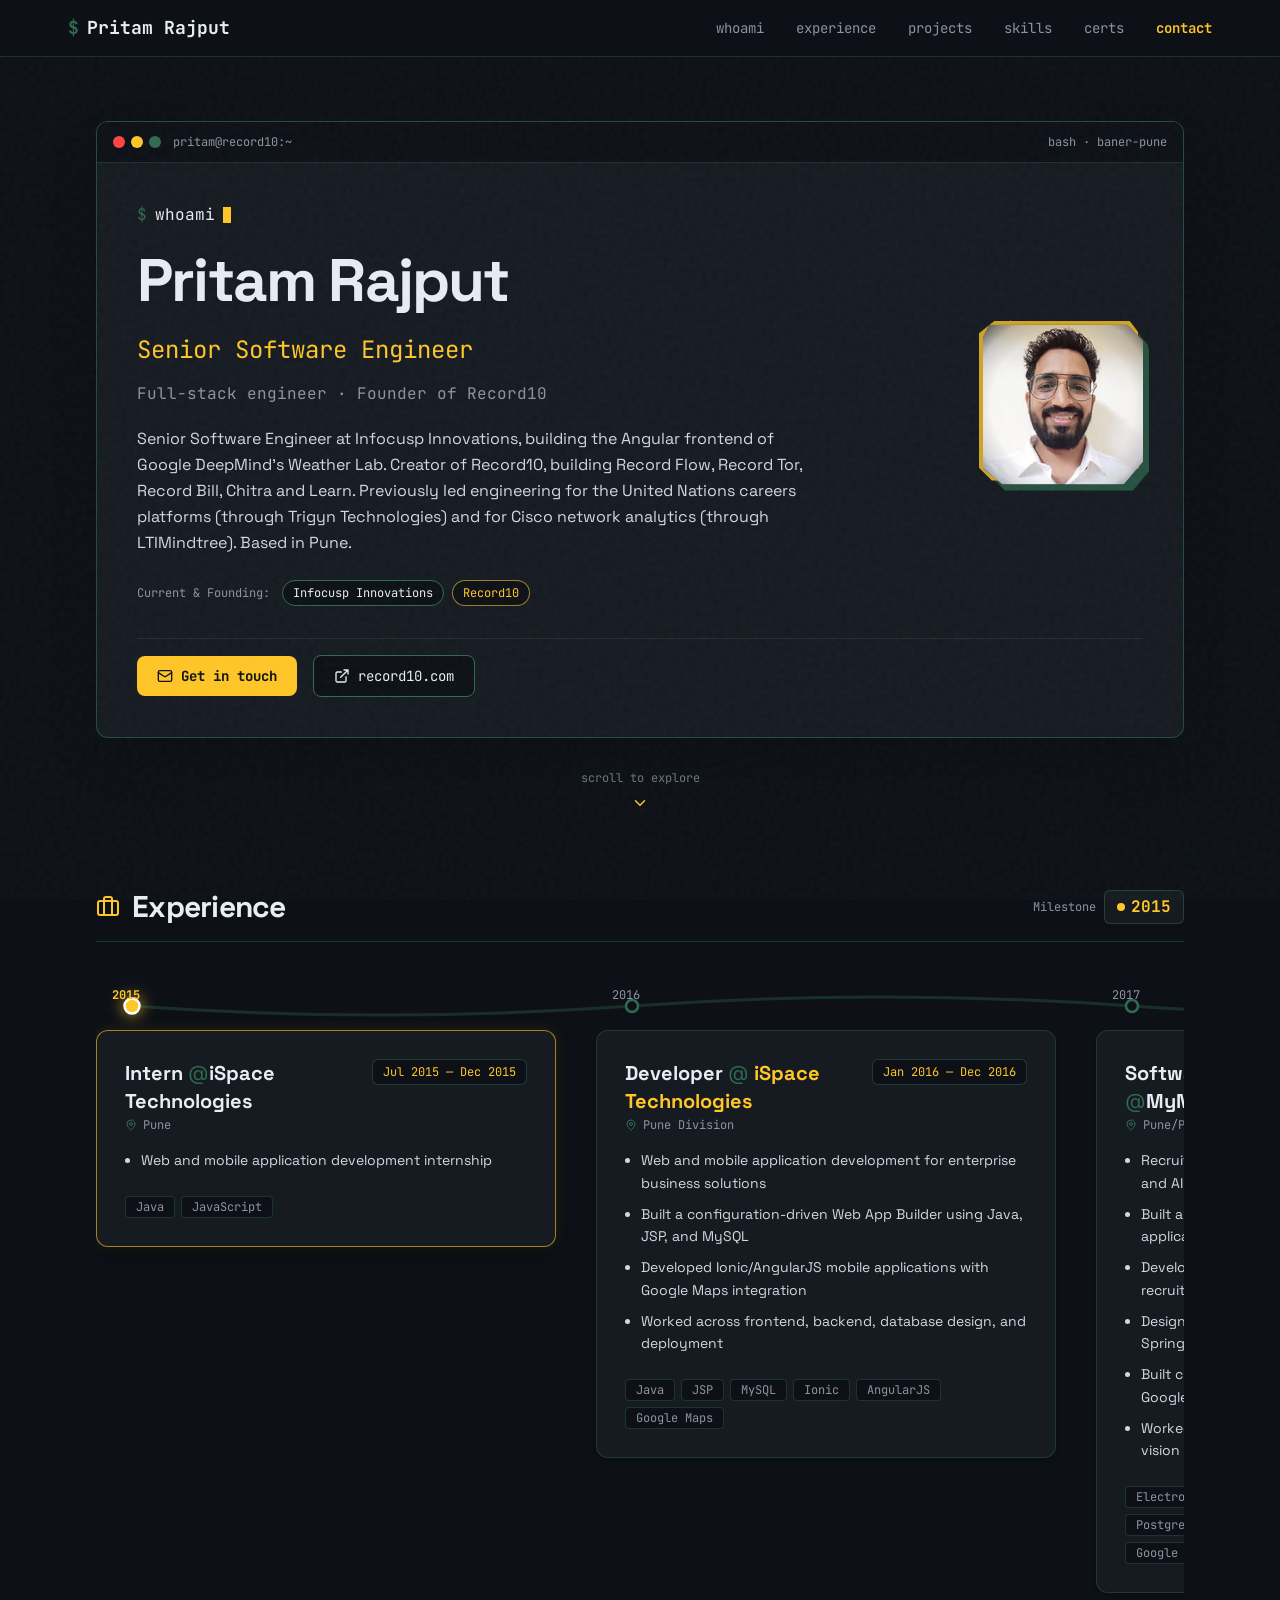
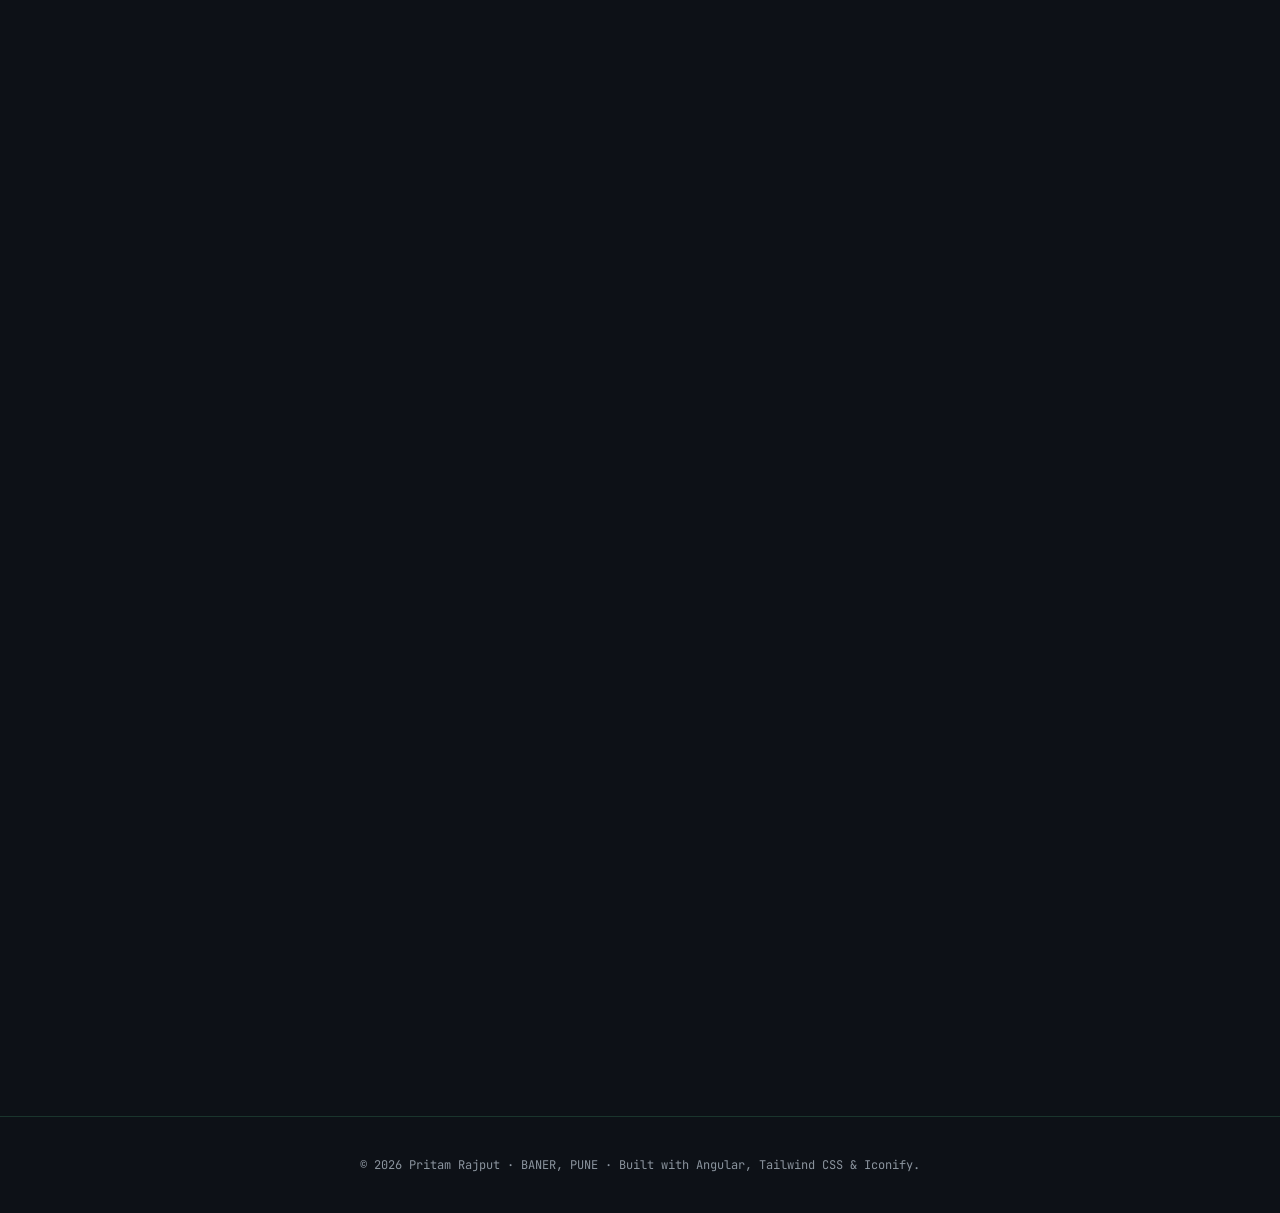
==== commit b3b5b55c: "deploy: 2026-11-27 19:39:44 (pritam master 3ab0502)" ====
--- a/index.html
+++ b/index.html
@@ -57,9 +57,9 @@
     ]
   }
   </script>
-<link rel="stylesheet" href="styles-JN6LUVCG.css"><style ng-app-id="ng">[_nghost-ng-c2800843407]{display:block;min-height:100vh}.nav-link-active[_ngcontent-ng-c2800843407]{color:#ffc627!important}</style><style ng-app-id="ng">[_nghost-ng-c3287716759]{display:contents}</style><style ng-app-id="ng">[_nghost-ng-c169957466]{display:block}.hero-name-visual[_ngcontent-ng-c169957466]{letter-spacing:-.03em;font-feature-settings:"cv02","cv03","cv04","cv11"}.hero-bg-grid[_ngcontent-ng-c169957466]{background-image:radial-gradient(circle,rgba(47,107,79,.2) 1px,transparent 1px);background-size:24px 24px}.hero-photo-wrapper[_ngcontent-ng-c169957466]{isolation:isolate}.hero-photo-svg-defs[_ngcontent-ng-c169957466]{position:absolute;width:0;height:0;overflow:hidden;pointer-events:none}.hero-photo-layer[_ngcontent-ng-c169957466]{position:absolute;inset:0;pointer-events:none;z-index:0;filter:url(#hero-paper-edge);transition:transform .35s cubic-bezier(.22,1,.36,1)}.hero-photo-layer--back[_ngcontent-ng-c169957466]{background-color:var(--color-line);opacity:.7;transform:translate(6px,6px);clip-path:polygon(6% 0%,92% 0%,100% 10%,100% 88%,90% 100%,10% 100%,0% 90%,0% 12%)}.hero-photo-layer--mid[_ngcontent-ng-c169957466]{background-color:var(--color-accent-yellow);opacity:.8;transform:translate(-4px,-4px);clip-path:polygon(0% 8%,10% 0%,94% 0%,100% 8%,100% 92%,88% 100%,8% 100%,0% 92%)}.hero-photo-frame[_ngcontent-ng-c169957466]{position:relative;z-index:2;background-color:var(--color-panel);clip-path:polygon(4% 0%,90% 0%,100% 10%,100% 86%,88% 100%,12% 100%,0% 90%,0% 8%);filter:drop-shadow(0 12px 24px color-mix(in srgb,var(--color-ink) 75%,transparent))}.hero-photo-img[_ngcontent-ng-c169957466]{display:block;clip-path:polygon(4% 0%,90% 0%,100% 10%,100% 86%,88% 100%,12% 100%,0% 90%,0% 8%);-webkit-mask-image:radial-gradient(ellipse 78% 78% at 50% 50%,black 58%,rgba(0,0,0,.85) 74%,transparent 100%);mask-image:radial-gradient(ellipse 78% 78% at 50% 50%,black 58%,rgba(0,0,0,.85) 74%,transparent 100%)}@media(prefers-reduced-motion:no-preference){.hero-photo-wrapper[_ngcontent-ng-c169957466]:hover   .hero-photo-layer--back[_ngcontent-ng-c169957466]{transform:translate(8px,8px)}.hero-photo-wrapper[_ngcontent-ng-c169957466]:hover   .hero-photo-layer--mid[_ngcontent-ng-c169957466]{transform:translate(-6px,-6px)}}@media(prefers-reduced-motion:reduce){.hero-photo-layer[_ngcontent-ng-c169957466]{transition:none}}</style></head>
+<link rel="stylesheet" href="styles-FD3GHEIX.css"><style ng-app-id="ng">[_nghost-ng-c2800843407]{display:block;min-height:100vh}.nav-link-active[_ngcontent-ng-c2800843407]{color:#ffc627!important}</style><style ng-app-id="ng">[_nghost-ng-c3287716759]{display:contents}</style><style ng-app-id="ng">[_nghost-ng-c169957466]{display:block}.hero-name-visual[_ngcontent-ng-c169957466]{letter-spacing:-.03em;font-feature-settings:"cv02","cv03","cv04","cv11"}.hero-bg-grid[_ngcontent-ng-c169957466]{background-image:radial-gradient(circle,rgba(47,107,79,.2) 1px,transparent 1px);background-size:24px 24px}.hero-photo-wrapper[_ngcontent-ng-c169957466]{isolation:isolate}.hero-photo-svg-defs[_ngcontent-ng-c169957466]{position:absolute;width:0;height:0;overflow:hidden;pointer-events:none}.hero-photo-layer[_ngcontent-ng-c169957466]{position:absolute;inset:0;pointer-events:none;z-index:0;filter:url(#hero-paper-edge);transition:transform .35s cubic-bezier(.22,1,.36,1)}.hero-photo-layer--back[_ngcontent-ng-c169957466]{background-color:var(--color-line);opacity:.7;transform:translate(6px,6px);clip-path:polygon(6% 0%,92% 0%,100% 10%,100% 88%,90% 100%,10% 100%,0% 90%,0% 12%)}.hero-photo-layer--mid[_ngcontent-ng-c169957466]{background-color:var(--color-accent-yellow);opacity:.8;transform:translate(-4px,-4px);clip-path:polygon(0% 8%,10% 0%,94% 0%,100% 8%,100% 92%,88% 100%,8% 100%,0% 92%)}.hero-photo-frame[_ngcontent-ng-c169957466]{position:relative;z-index:2;background-color:var(--color-panel);clip-path:polygon(4% 0%,90% 0%,100% 10%,100% 86%,88% 100%,12% 100%,0% 90%,0% 8%);filter:drop-shadow(0 12px 24px color-mix(in srgb,var(--color-ink) 75%,transparent))}.hero-photo-img[_ngcontent-ng-c169957466]{display:block;clip-path:polygon(4% 0%,90% 0%,100% 10%,100% 86%,88% 100%,12% 100%,0% 90%,0% 8%);-webkit-mask-image:radial-gradient(ellipse 78% 78% at 50% 50%,black 58%,rgba(0,0,0,.85) 74%,transparent 100%);mask-image:radial-gradient(ellipse 78% 78% at 50% 50%,black 58%,rgba(0,0,0,.85) 74%,transparent 100%)}@media(prefers-reduced-motion:no-preference){.hero-photo-wrapper[_ngcontent-ng-c169957466]:hover   .hero-photo-layer--back[_ngcontent-ng-c169957466]{transform:translate(8px,8px)}.hero-photo-wrapper[_ngcontent-ng-c169957466]:hover   .hero-photo-layer--mid[_ngcontent-ng-c169957466]{transform:translate(-6px,-6px)}}@media(prefers-reduced-motion:reduce){.hero-photo-layer[_ngcontent-ng-c169957466]{transition:none}}</style></head>
 <body>
-  <app-root ng-version="22.3.0" _nghost-ng-c2800843407="" ng-server-context="ssg"><div _ngcontent-ng-c2800843407="" aria-hidden="true" class="fixed top-0 left-0 h-[2px] bg-amber-400 z-50 transform-origin-left origin-left w-full scale-x-0 pointer-events-none"></div><a _ngcontent-ng-c2800843407="" href="#main" class="skip-link">Skip to main content</a><div _ngcontent-ng-c2800843407="" aria-hidden="true" class="grain-overlay"></div><app-cursor _ngcontent-ng-c2800843407="" _nghost-ng-c3287716759=""><div _ngcontent-ng-c3287716759="" aria-hidden="true" class="custom-cursor fixed top-0 left-0 pointer-events-none z-0 w-7 h-7 -mt-3.5 -ml-3.5 rounded-full border border-[#FFC627]/80 bg-[#FFC627]/10 hidden opacity-0 will-change-transform"></div></app-cursor><header _ngcontent-ng-c2800843407="" class="sticky top-0 z-50 backdrop-blur-md bg-[#0d1117]/85 border-b border-[#2f6b4f]/40 px-4 sm:px-8 py-3.5"><div _ngcontent-ng-c2800843407="" class="max-w-6xl mx-auto flex items-center justify-between gap-4 min-w-0"><div _ngcontent-ng-c2800843407="" class="flex items-center min-w-0"><a _ngcontent-ng-c2800843407="" href="#about" class="flex items-center gap-2 text-base sm:text-lg font-mono font-bold text-[#e6edf3] hover:text-[#FFC627] transition-colors focus-visible:ring-2 focus-visible:ring-[#FFC627] rounded px-1 whitespace-nowrap min-w-0"><span _ngcontent-ng-c2800843407="" class="text-[#2f6b4f] shrink-0">$</span><span _ngcontent-ng-c2800843407="" class="truncate">Pritam Rajput</span></a></div><nav _ngcontent-ng-c2800843407="" aria-label="Main Navigation" class="hidden md:block"><ul _ngcontent-ng-c2800843407="" class="flex items-center gap-3 lg:gap-6 text-sm font-mono text-[#8b949e]"><li _ngcontent-ng-c2800843407=""><a _ngcontent-ng-c2800843407="" href="#about" class="hover:text-[#e6edf3] transition-colors focus-visible:ring-2 focus-visible:ring-[#FFC627] rounded px-1 nav-link-active">whoami</a></li><li _ngcontent-ng-c2800843407=""><a _ngcontent-ng-c2800843407="" href="#experience" class="hover:text-[#e6edf3] transition-colors focus-visible:ring-2 focus-visible:ring-[#FFC627] rounded px-1">experience</a></li><li _ngcontent-ng-c2800843407=""><a _ngcontent-ng-c2800843407="" href="#projects" class="hover:text-[#e6edf3] transition-colors focus-visible:ring-2 focus-visible:ring-[#FFC627] rounded px-1">projects</a></li><li _ngcontent-ng-c2800843407=""><a _ngcontent-ng-c2800843407="" href="#skills" class="hover:text-[#e6edf3] transition-colors focus-visible:ring-2 focus-visible:ring-[#FFC627] rounded px-1">skills</a></li><li _ngcontent-ng-c2800843407=""><a _ngcontent-ng-c2800843407="" href="#certifications" class="hover:text-[#e6edf3] transition-colors focus-visible:ring-2 focus-visible:ring-[#FFC627] rounded px-1">certs</a></li><li _ngcontent-ng-c2800843407=""><a _ngcontent-ng-c2800843407="" href="#contact" class="hover:text-[#FFC627] text-[#e6edf3] transition-colors focus-visible:ring-2 focus-visible:ring-[#FFC627] rounded px-1 font-semibold">contact</a></li></ul></nav><div _ngcontent-ng-c2800843407="" class="flex items-center md:hidden shrink-0"><button _ngcontent-ng-c2800843407="" type="button" aria-label="Toggle navigation" aria-controls="mobile-nav" class="inline-flex items-center justify-center p-2 rounded-lg text-[#8b949e] hover:text-[#e6edf3] hover:bg-[#161b22] border border-[#2f6b4f]/40 focus-visible:outline-none focus-visible:ring-2 focus-visible:ring-[#FFC627] transition-colors" aria-expanded="false"><span _ngcontent-ng-c2800843407="" aria-hidden="true" class="icon-[lucide--menu] text-xl"></span></button></div></div><!----></header><main _ngcontent-ng-c2800843407="" id="main" class="max-w-6xl mx-auto px-4 sm:px-8 py-8 sm:py-16 space-y-section min-w-0"><app-hero _ngcontent-ng-c2800843407="" _nghost-ng-c169957466=""><section _ngcontent-ng-c169957466="" id="about" aria-labelledby="hero-heading" class="relative scroll-mt-24"><div _ngcontent-ng-c169957466="" aria-hidden="true" class="hero-bg-grid absolute inset-0 pointer-events-none -z-10 opacity-30"></div><div _ngcontent-ng-c169957466="" aria-hidden="true" class="absolute -top-16 -left-16 w-80 h-80 bg-[#2f6b4f]/20 rounded-full blur-3xl pointer-events-none -z-10"></div><div _ngcontent-ng-c169957466="" aria-hidden="true" class="absolute -bottom-16 -right-16 w-80 h-80 bg-[#FFC627]/10 rounded-full blur-3xl pointer-events-none -z-10"></div><div _ngcontent-ng-c169957466="" class="bg-[#161b22] border border-[#2f6b4f]/60 rounded-xl overflow-hidden shadow-2xl relative"><div _ngcontent-ng-c169957466="" class="bg-[#0d1117] border-b border-[#2f6b4f]/40 px-3 sm:px-4 py-2.5 sm:py-3 flex items-center justify-between gap-2 select-none min-w-0"><div _ngcontent-ng-c169957466="" class="flex items-center gap-2 min-w-0"><div _ngcontent-ng-c169957466="" class="flex items-center gap-1.5 shrink-0"><span _ngcontent-ng-c169957466="" class="w-2.5 h-2.5 sm:w-3 sm:h-3 rounded-full bg-[#FF4343] inline-block"></span><span _ngcontent-ng-c169957466="" class="w-2.5 h-2.5 sm:w-3 sm:h-3 rounded-full bg-[#FFC627] inline-block"></span><span _ngcontent-ng-c169957466="" class="w-2.5 h-2.5 sm:w-3 sm:h-3 rounded-full bg-[#2f6b4f] inline-block"></span></div><span _ngcontent-ng-c169957466="" class="text-xs font-mono text-[#8b949e] ml-1 truncate">pritam@record10:~</span></div><div _ngcontent-ng-c169957466="" class="text-xs font-mono text-[#8b949e] shrink-0 hidden min-[480px]:block">bash · baner-pune</div></div><div _ngcontent-ng-c169957466="" class="p-5 sm:p-8 md:p-10 space-y-6 sm:space-y-8 min-w-0"><div _ngcontent-ng-c169957466="" class="flex flex-col-reverse md:flex-row items-start md:items-center justify-between gap-6 sm:gap-8 min-w-0"><div _ngcontent-ng-c169957466="" class="space-y-4 max-w-2xl min-w-0"><div _ngcontent-ng-c169957466="" class="font-mono text-sm sm:text-base text-[#2f6b4f] flex items-center gap-2 leading-normal"><span _ngcontent-ng-c169957466="" class="select-none">$</span><span _ngcontent-ng-c169957466="" class="text-[#e6edf3]">whoami</span><span _ngcontent-ng-c169957466="" class="inline-block w-2 h-4 bg-[#FFC627] animate-pulse"></span></div><h1 _ngcontent-ng-c169957466="" id="hero-heading" class="text-3xl sm:text-5xl md:text-6xl font-extrabold tracking-tight text-[#e6edf3] leading-tight break-words"><span _ngcontent-ng-c169957466="" class="hero-name-visual inline-block">Pritam Rajput</span></h1><p _ngcontent-ng-c169957466="" class="text-xl sm:text-2xl font-mono text-[#FFC627]"> Senior Software Engineer </p><p _ngcontent-ng-c169957466="" class="text-sm sm:text-base font-mono text-[#8b949e]"> Full-stack engineer · Founder of Record10 </p><p _ngcontent-ng-c169957466="" class="text-base text-[#e6edf3]/90 leading-relaxed pt-1"> Senior Software Engineer at Infocusp Innovations, building the Angular frontend of Google DeepMind's Weather Lab. Creator of Record10, building Record Flow, Record Tor, Record Bill, Chitra and Learn. Previously led engineering for the United Nations careers platforms (through Trigyn Technologies) and for Cisco network analytics (through LTIMindtree). Based in Pune. </p><div _ngcontent-ng-c169957466="" class="flex flex-wrap items-center gap-2 pt-2"><span _ngcontent-ng-c169957466="" class="text-xs font-mono text-[#8b949e] mr-1">Current &amp; Founding:</span><span _ngcontent-ng-c169957466="" class="org-chip px-2.5 py-1 rounded-full text-xs font-mono bg-[#0d1117] border border-[#2f6b4f] text-[#e6edf3]">Infocusp Innovations</span><span _ngcontent-ng-c169957466="" class="org-chip px-2.5 py-1 rounded-full text-xs font-mono bg-[#0d1117] border border-[#FFC627]/60 text-[#FFC627]">Record10</span></div></div><div _ngcontent-ng-c169957466="" class="shrink-0 mx-auto md:mx-0"><div _ngcontent-ng-c169957466="" class="hero-photo-wrapper relative w-32 h-32 sm:w-40 sm:h-40"><svg _ngcontent-ng-c169957466="" aria-hidden="true" focusable="false" width="0" height="0" class="hero-photo-svg-defs"><defs _ngcontent-ng-c169957466=""><filter _ngcontent-ng-c169957466="" id="hero-paper-edge" x="-5%" y="-5%" width="110%" height="110%"><feTurbulence _ngcontent-ng-c169957466="" type="fractalNoise" baseFrequency="0.045" numOctaves="2" seed="7" result="noise"></feTurbulence><feDisplacementMap _ngcontent-ng-c169957466="" in="SourceGraphic" in2="noise" scale="2.2" xChannelSelector="R" yChannelSelector="G"></feDisplacementMap></filter></defs></svg><div _ngcontent-ng-c169957466="" aria-hidden="true" class="hero-photo-layer hero-photo-layer--back"></div><div _ngcontent-ng-c169957466="" aria-hidden="true" class="hero-photo-layer hero-photo-layer--mid"></div><picture _ngcontent-ng-c169957466="" class="hero-photo-frame block w-full h-full"><source _ngcontent-ng-c169957466="" srcset="/assets/profile-photo-160.avif 1x, /assets/profile-photo-320.avif 2x" type="image/avif"><source _ngcontent-ng-c169957466="" srcset="/assets/profile-photo-160.webp 1x, /assets/profile-photo-320.webp 2x" type="image/webp"><img _ngcontent-ng-c169957466="" src="/assets/profile-photo.jpg" alt="Pritam Rajput" width="160" height="160" class="hero-photo-img object-cover w-32 h-32 sm:w-40 sm:h-40"></picture></div></div></div><div _ngcontent-ng-c169957466="" class="pt-4 border-t border-[#2f6b4f]/30 flex flex-wrap items-center gap-4"><a _ngcontent-ng-c169957466="" href="#contact" class="inline-flex items-center gap-2 px-5 py-2.5 rounded-lg bg-[#FFC627] text-[#0d1117] font-mono font-bold text-sm hover:bg-[#FFC627]/90 transition-colors focus-visible:ring-2 focus-visible:ring-[#FFC627]"><span _ngcontent-ng-c169957466="" class="icon-[lucide--mail] text-base"></span><span _ngcontent-ng-c169957466="">Get in touch</span></a><a _ngcontent-ng-c169957466="" href="https://record10.com" target="_blank" rel="noopener noreferrer" class="inline-flex items-center gap-2 px-5 py-2.5 rounded-lg bg-[#0d1117] border border-[#2f6b4f] text-[#e6edf3] font-mono text-sm hover:border-[#FFC627] hover:text-[#FFC627] transition-colors focus-visible:ring-2 focus-visible:ring-[#FFC627]"><span _ngcontent-ng-c169957466="" class="icon-[lucide--external-link] text-base"></span><span _ngcontent-ng-c169957466="">record10.com</span></a></div></div></div><div _ngcontent-ng-c169957466="" class="mt-8 flex flex-col items-center justify-center gap-2 text-xs font-mono text-[#8b949e]/80"><span _ngcontent-ng-c169957466="">scroll to explore</span><span _ngcontent-ng-c169957466="" class="icon-[lucide--chevron-down] text-lg text-[#FFC627] animate-bounce"></span></div></section></app-hero><!----><!----><section _ngcontent-ng-c2800843407="" id="experience" aria-labelledby="experience-heading" class="scroll-mt-24 space-y-8"><div _ngcontent-ng-c2800843407="" class="flex items-center gap-3 border-b border-[#2f6b4f]/40 pb-4"><span _ngcontent-ng-c2800843407="" class="icon-[lucide--briefcase] text-2xl text-[#FFC627]"></span><h2 _ngcontent-ng-c2800843407="" id="experience-heading" class="text-3xl font-extrabold tracking-tight text-[#e6edf3]">Experience</h2><span _ngcontent-ng-c2800843407="" class="text-xs font-mono text-[#8b949e] ml-auto">2015 — Present</span></div><ol _ngcontent-ng-c2800843407="" aria-label="Career experience fallback" class="relative pl-6 sm:pl-8 border-l-2 border-[#2f6b4f]/50 space-y-12 list-none"><li _ngcontent-ng-c2800843407="" class="relative group"><div _ngcontent-ng-c2800843407="" class="absolute -left-[31px] sm:-left-[39px] top-1.5 w-3.5 h-3.5 rounded-full bg-[#0d1117] border-2 border-[#FFC627]"></div><article _ngcontent-ng-c2800843407="" class="bg-[#161b22] border border-[#2f6b4f]/40 rounded-xl p-5 sm:p-7 space-y-4 shadow-md"><div _ngcontent-ng-c2800843407="" class="flex flex-col sm:flex-row sm:items-baseline justify-between gap-2"><div _ngcontent-ng-c2800843407=""><h3 _ngcontent-ng-c2800843407="" class="text-xl font-bold text-[#e6edf3]"> Senior Software Engineer 3 <span _ngcontent-ng-c2800843407="" class="text-[#2f6b4f] font-normal">@</span><!----><span _ngcontent-ng-c2800843407="" class="text-[#e6edf3]">Infocusp Innovations</span><!----></h3><p _ngcontent-ng-c2800843407="" class="text-xs font-mono text-[#8b949e] mt-0.5">Pune</p></div><div _ngcontent-ng-c2800843407="" class="shrink-0 font-mono text-xs text-[#FFC627] bg-[#0d1117] border border-[#2f6b4f]/50 px-2.5 py-1 rounded-md self-start"> Mar 2024 — Present </div></div><ul _ngcontent-ng-c2800843407="" class="space-y-2 text-sm text-[#e6edf3]/90 list-disc list-outside ml-4"><li _ngcontent-ng-c2800843407="" class="leading-relaxed">Developed Angular-based applications supporting complex visualization and operational workflows</li><li _ngcontent-ng-c2800843407="" class="leading-relaxed">Integrated frontend systems with gRPC, GraphQL, and distributed backend services</li><li _ngcontent-ng-c2800843407="" class="leading-relaxed">Worked within a Bazel-based monorepo environment, focusing on performance, scalability, and maintainability</li><!----></ul><div _ngcontent-ng-c2800843407="" class="flex flex-wrap gap-1.5 pt-2"><span _ngcontent-ng-c2800843407="" class="text-xs font-mono bg-[#0d1117] border border-[#2f6b4f]/40 text-[#8b949e] px-2.5 py-0.5 rounded"> Angular </span><span _ngcontent-ng-c2800843407="" class="text-xs font-mono bg-[#0d1117] border border-[#2f6b4f]/40 text-[#8b949e] px-2.5 py-0.5 rounded"> TypeScript </span><span _ngcontent-ng-c2800843407="" class="text-xs font-mono bg-[#0d1117] border border-[#2f6b4f]/40 text-[#8b949e] px-2.5 py-0.5 rounded"> gRPC </span><span _ngcontent-ng-c2800843407="" class="text-xs font-mono bg-[#0d1117] border border-[#2f6b4f]/40 text-[#8b949e] px-2.5 py-0.5 rounded"> GraphQL </span><span _ngcontent-ng-c2800843407="" class="text-xs font-mono bg-[#0d1117] border border-[#2f6b4f]/40 text-[#8b949e] px-2.5 py-0.5 rounded"> Bazel </span><span _ngcontent-ng-c2800843407="" class="text-xs font-mono bg-[#0d1117] border border-[#2f6b4f]/40 text-[#8b949e] px-2.5 py-0.5 rounded"> PostgreSQL </span><span _ngcontent-ng-c2800843407="" class="text-xs font-mono bg-[#0d1117] border border-[#2f6b4f]/40 text-[#8b949e] px-2.5 py-0.5 rounded"> Mapbox GL </span><!----></div></article></li><li _ngcontent-ng-c2800843407="" class="relative group"><div _ngcontent-ng-c2800843407="" class="absolute -left-[31px] sm:-left-[39px] top-1.5 w-3.5 h-3.5 rounded-full bg-[#0d1117] border-2 border-[#FFC627]"></div><article _ngcontent-ng-c2800843407="" class="bg-[#161b22] border border-[#2f6b4f]/40 rounded-xl p-5 sm:p-7 space-y-4 shadow-md"><div _ngcontent-ng-c2800843407="" class="flex flex-col sm:flex-row sm:items-baseline justify-between gap-2"><div _ngcontent-ng-c2800843407=""><h3 _ngcontent-ng-c2800843407="" class="text-xl font-bold text-[#e6edf3]"> Creator and Lead Engineer <span _ngcontent-ng-c2800843407="" class="text-[#2f6b4f] font-normal">@</span><!----><span _ngcontent-ng-c2800843407="" class="text-[#e6edf3]">Record10</span><!----></h3><p _ngcontent-ng-c2800843407="" class="text-xs font-mono text-[#8b949e] mt-0.5">Pune District, Maharashtra, India</p></div><div _ngcontent-ng-c2800843407="" class="shrink-0 font-mono text-xs text-[#FFC627] bg-[#0d1117] border border-[#2f6b4f]/50 px-2.5 py-1 rounded-md self-start"> Jan 2020 — Present </div></div><ul _ngcontent-ng-c2800843407="" class="space-y-2 text-sm text-[#e6edf3]/90 list-disc list-outside ml-4"><li _ngcontent-ng-c2800843407="" class="leading-relaxed">Designed, developed, and maintained multiple software products from scratch, owning architecture, full-stack development, deployment, and product evolution.</li><li _ngcontent-ng-c2800843407="" class="leading-relaxed">Built and shipped Record Flow, Record Tor, and Record Bill (all on record10.com).</li><!----></ul><div _ngcontent-ng-c2800843407="" class="flex flex-wrap gap-1.5 pt-2"><span _ngcontent-ng-c2800843407="" class="text-xs font-mono bg-[#0d1117] border border-[#2f6b4f]/40 text-[#8b949e] px-2.5 py-0.5 rounded"> Rust </span><span _ngcontent-ng-c2800843407="" class="text-xs font-mono bg-[#0d1117] border border-[#2f6b4f]/40 text-[#8b949e] px-2.5 py-0.5 rounded"> Angular </span><span _ngcontent-ng-c2800843407="" class="text-xs font-mono bg-[#0d1117] border border-[#2f6b4f]/40 text-[#8b949e] px-2.5 py-0.5 rounded"> TypeScript </span><span _ngcontent-ng-c2800843407="" class="text-xs font-mono bg-[#0d1117] border border-[#2f6b4f]/40 text-[#8b949e] px-2.5 py-0.5 rounded"> Node.js </span><span _ngcontent-ng-c2800843407="" class="text-xs font-mono bg-[#0d1117] border border-[#2f6b4f]/40 text-[#8b949e] px-2.5 py-0.5 rounded"> PostgreSQL </span><!----></div></article></li><li _ngcontent-ng-c2800843407="" class="relative group"><div _ngcontent-ng-c2800843407="" class="absolute -left-[31px] sm:-left-[39px] top-1.5 w-3.5 h-3.5 rounded-full bg-[#0d1117] border-2 border-[#FFC627]"></div><article _ngcontent-ng-c2800843407="" class="bg-[#161b22] border border-[#2f6b4f]/40 rounded-xl p-5 sm:p-7 space-y-4 shadow-md"><div _ngcontent-ng-c2800843407="" class="flex flex-col sm:flex-row sm:items-baseline justify-between gap-2"><div _ngcontent-ng-c2800843407=""><h3 _ngcontent-ng-c2800843407="" class="text-xl font-bold text-[#e6edf3]"> Tech Team Lead <span _ngcontent-ng-c2800843407="" class="text-[#2f6b4f] font-normal">@</span><!----><span _ngcontent-ng-c2800843407="" class="text-[#e6edf3]">LTIMindtree</span><!----></h3><p _ngcontent-ng-c2800843407="" class="text-xs font-mono text-[#8b949e] mt-0.5">Pune District</p></div><div _ngcontent-ng-c2800843407="" class="shrink-0 font-mono text-xs text-[#FFC627] bg-[#0d1117] border border-[#2f6b4f]/50 px-2.5 py-1 rounded-md self-start"> Apr 2022 — Mar 2024 </div></div><ul _ngcontent-ng-c2800843407="" class="space-y-2 text-sm text-[#e6edf3]/90 list-disc list-outside ml-4"><li _ngcontent-ng-c2800843407="" class="leading-relaxed">Led engineering for telecom network management and analytics platforms</li><li _ngcontent-ng-c2800843407="" class="leading-relaxed">Developed backend services using Node.js, Java, and Python</li><li _ngcontent-ng-c2800843407="" class="leading-relaxed">Built microservices for performance analysis and bottleneck identification</li><li _ngcontent-ng-c2800843407="" class="leading-relaxed">Created automated log collection tools to simplify troubleshooting and support</li><li _ngcontent-ng-c2800843407="" class="leading-relaxed">Architected a quarterly analytics portal using Angular and Java</li><!----></ul><div _ngcontent-ng-c2800843407="" class="flex flex-wrap gap-1.5 pt-2"><span _ngcontent-ng-c2800843407="" class="text-xs font-mono bg-[#0d1117] border border-[#2f6b4f]/40 text-[#8b949e] px-2.5 py-0.5 rounded"> Node.js </span><span _ngcontent-ng-c2800843407="" class="text-xs font-mono bg-[#0d1117] border border-[#2f6b4f]/40 text-[#8b949e] px-2.5 py-0.5 rounded"> Java </span><span _ngcontent-ng-c2800843407="" class="text-xs font-mono bg-[#0d1117] border border-[#2f6b4f]/40 text-[#8b949e] px-2.5 py-0.5 rounded"> Python </span><span _ngcontent-ng-c2800843407="" class="text-xs font-mono bg-[#0d1117] border border-[#2f6b4f]/40 text-[#8b949e] px-2.5 py-0.5 rounded"> Angular </span><!----></div></article></li><li _ngcontent-ng-c2800843407="" class="relative group"><div _ngcontent-ng-c2800843407="" class="absolute -left-[31px] sm:-left-[39px] top-1.5 w-3.5 h-3.5 rounded-full bg-[#0d1117] border-2 border-[#FFC627]"></div><article _ngcontent-ng-c2800843407="" class="bg-[#161b22] border border-[#2f6b4f]/40 rounded-xl p-5 sm:p-7 space-y-4 shadow-md"><div _ngcontent-ng-c2800843407="" class="flex flex-col sm:flex-row sm:items-baseline justify-between gap-2"><div _ngcontent-ng-c2800843407=""><h3 _ngcontent-ng-c2800843407="" class="text-xl font-bold text-[#e6edf3]"> Sr. Software Engineer <span _ngcontent-ng-c2800843407="" class="text-[#2f6b4f] font-normal">@</span><!----><span _ngcontent-ng-c2800843407="" class="text-[#e6edf3]">Trigyn Technologies</span><!----></h3><p _ngcontent-ng-c2800843407="" class="text-xs font-mono text-[#8b949e] mt-0.5">Pune Division</p></div><div _ngcontent-ng-c2800843407="" class="shrink-0 font-mono text-xs text-[#FFC627] bg-[#0d1117] border border-[#2f6b4f]/50 px-2.5 py-1 rounded-md self-start"> Dec 2020 — Apr 2022 </div></div><ul _ngcontent-ng-c2800843407="" class="space-y-2 text-sm text-[#e6edf3]/90 list-disc list-outside ml-4"><li _ngcontent-ng-c2800843407="" class="leading-relaxed">Built global public site frameworks and HR platforms for the United Nations, supporting international hiring</li><li _ngcontent-ng-c2800843407="" class="leading-relaxed">Architected and developed UN Careers and OneHR portals using the MEAN stack</li><li _ngcontent-ng-c2800843407="" class="leading-relaxed">Designed secure authentication and enterprise application architecture</li><li _ngcontent-ng-c2800843407="" class="leading-relaxed">Built reusable Angular libraries, services, and UI components</li><li _ngcontent-ng-c2800843407="" class="leading-relaxed">Developed APIs and database models for complex recruitment workflows</li><!----></ul><div _ngcontent-ng-c2800843407="" class="flex flex-wrap gap-1.5 pt-2"><span _ngcontent-ng-c2800843407="" class="text-xs font-mono bg-[#0d1117] border border-[#2f6b4f]/40 text-[#8b949e] px-2.5 py-0.5 rounded"> Angular </span><span _ngcontent-ng-c2800843407="" class="text-xs font-mono bg-[#0d1117] border border-[#2f6b4f]/40 text-[#8b949e] px-2.5 py-0.5 rounded"> Node.js </span><span _ngcontent-ng-c2800843407="" class="text-xs font-mono bg-[#0d1117] border border-[#2f6b4f]/40 text-[#8b949e] px-2.5 py-0.5 rounded"> Express </span><span _ngcontent-ng-c2800843407="" class="text-xs font-mono bg-[#0d1117] border border-[#2f6b4f]/40 text-[#8b949e] px-2.5 py-0.5 rounded"> MongoDB </span><span _ngcontent-ng-c2800843407="" class="text-xs font-mono bg-[#0d1117] border border-[#2f6b4f]/40 text-[#8b949e] px-2.5 py-0.5 rounded"> MEAN stack </span><!----></div></article></li><li _ngcontent-ng-c2800843407="" class="relative group"><div _ngcontent-ng-c2800843407="" class="absolute -left-[31px] sm:-left-[39px] top-1.5 w-3.5 h-3.5 rounded-full bg-[#0d1117] border-2 border-[#FFC627]"></div><article _ngcontent-ng-c2800843407="" class="bg-[#161b22] border border-[#2f6b4f]/40 rounded-xl p-5 sm:p-7 space-y-4 shadow-md"><div _ngcontent-ng-c2800843407="" class="flex flex-col sm:flex-row sm:items-baseline justify-between gap-2"><div _ngcontent-ng-c2800843407=""><h3 _ngcontent-ng-c2800843407="" class="text-xl font-bold text-[#e6edf3]"> Software Engineer <span _ngcontent-ng-c2800843407="" class="text-[#2f6b4f] font-normal">@</span><!----><span _ngcontent-ng-c2800843407="" class="text-[#e6edf3]">MyNextHire</span><!----></h3><p _ngcontent-ng-c2800843407="" class="text-xs font-mono text-[#8b949e] mt-0.5">Pune/Pimpri-Chinchwad</p></div><div _ngcontent-ng-c2800843407="" class="shrink-0 font-mono text-xs text-[#FFC627] bg-[#0d1117] border border-[#2f6b4f]/50 px-2.5 py-1 rounded-md self-start"> Jan 2017 — Nov 2020 </div></div><ul _ngcontent-ng-c2800843407="" class="space-y-2 text-sm text-[#e6edf3]/90 list-disc list-outside ml-4"><li _ngcontent-ng-c2800843407="" class="leading-relaxed">Recruitment SaaS ecosystem: desktop, web, reporting, and AI solutions</li><li _ngcontent-ng-c2800843407="" class="leading-relaxed">Built an Electron-based web scraping and screening application from design to deployment</li><li _ngcontent-ng-c2800843407="" class="leading-relaxed">Developed Chrome and Outlook/Office plugins for recruiter productivity</li><li _ngcontent-ng-c2800843407="" class="leading-relaxed">Designed reporting and analytics frameworks using Java Spring and PostgreSQL</li><li _ngcontent-ng-c2800843407="" class="leading-relaxed">Built chatbot solutions using Dialogflow, Node.js, and Google Cloud Functions</li><li _ngcontent-ng-c2800843407="" class="leading-relaxed">Worked on data migration utilities and early computer vision and ML initiatives</li><!----></ul><div _ngcontent-ng-c2800843407="" class="flex flex-wrap gap-1.5 pt-2"><span _ngcontent-ng-c2800843407="" class="text-xs font-mono bg-[#0d1117] border border-[#2f6b4f]/40 text-[#8b949e] px-2.5 py-0.5 rounded"> Electron </span><span _ngcontent-ng-c2800843407="" class="text-xs font-mono bg-[#0d1117] border border-[#2f6b4f]/40 text-[#8b949e] px-2.5 py-0.5 rounded"> Angular </span><span _ngcontent-ng-c2800843407="" class="text-xs font-mono bg-[#0d1117] border border-[#2f6b4f]/40 text-[#8b949e] px-2.5 py-0.5 rounded"> Node.js </span><span _ngcontent-ng-c2800843407="" class="text-xs font-mono bg-[#0d1117] border border-[#2f6b4f]/40 text-[#8b949e] px-2.5 py-0.5 rounded"> Java </span><span _ngcontent-ng-c2800843407="" class="text-xs font-mono bg-[#0d1117] border border-[#2f6b4f]/40 text-[#8b949e] px-2.5 py-0.5 rounded"> Spring </span><span _ngcontent-ng-c2800843407="" class="text-xs font-mono bg-[#0d1117] border border-[#2f6b4f]/40 text-[#8b949e] px-2.5 py-0.5 rounded"> PostgreSQL </span><span _ngcontent-ng-c2800843407="" class="text-xs font-mono bg-[#0d1117] border border-[#2f6b4f]/40 text-[#8b949e] px-2.5 py-0.5 rounded"> Python </span><span _ngcontent-ng-c2800843407="" class="text-xs font-mono bg-[#0d1117] border border-[#2f6b4f]/40 text-[#8b949e] px-2.5 py-0.5 rounded"> Dialogflow </span><span _ngcontent-ng-c2800843407="" class="text-xs font-mono bg-[#0d1117] border border-[#2f6b4f]/40 text-[#8b949e] px-2.5 py-0.5 rounded"> Google Cloud Functions </span><!----></div></article></li><li _ngcontent-ng-c2800843407="" class="relative group"><div _ngcontent-ng-c2800843407="" class="absolute -left-[31px] sm:-left-[39px] top-1.5 w-3.5 h-3.5 rounded-full bg-[#0d1117] border-2 border-[#FFC627]"></div><article _ngcontent-ng-c2800843407="" class="bg-[#161b22] border border-[#2f6b4f]/40 rounded-xl p-5 sm:p-7 space-y-4 shadow-md"><div _ngcontent-ng-c2800843407="" class="flex flex-col sm:flex-row sm:items-baseline justify-between gap-2"><div _ngcontent-ng-c2800843407=""><h3 _ngcontent-ng-c2800843407="" class="text-xl font-bold text-[#e6edf3]"> Developer <span _ngcontent-ng-c2800843407="" class="text-[#2f6b4f] font-normal">@</span><a _ngcontent-ng-c2800843407="" target="_blank" rel="noopener noreferrer" class="text-[#FFC627] hover:underline" href="https://www.linkedin.com/company/united-nations/?lipi=urn%3Ali%3Apage%3Ad_flagship3_profile_view_base%3BURTfo5qOQHC431978PeaKw%3D%3D&amp;licu=urn%3Ali%3Acontrol%3Ad_flagship3_profile_view_base-background_details_company"> iSpace Technologies </a><!----><!----></h3><p _ngcontent-ng-c2800843407="" class="text-xs font-mono text-[#8b949e] mt-0.5">Pune Division</p></div><div _ngcontent-ng-c2800843407="" class="shrink-0 font-mono text-xs text-[#FFC627] bg-[#0d1117] border border-[#2f6b4f]/50 px-2.5 py-1 rounded-md self-start"> Jan 2016 — Dec 2016 </div></div><ul _ngcontent-ng-c2800843407="" class="space-y-2 text-sm text-[#e6edf3]/90 list-disc list-outside ml-4"><li _ngcontent-ng-c2800843407="" class="leading-relaxed">Web and mobile application development for enterprise business solutions</li><li _ngcontent-ng-c2800843407="" class="leading-relaxed">Built a configuration-driven Web App Builder using Java, JSP, and MySQL</li><li _ngcontent-ng-c2800843407="" class="leading-relaxed">Developed Ionic/AngularJS mobile applications with Google Maps integration</li><li _ngcontent-ng-c2800843407="" class="leading-relaxed">Worked across frontend, backend, database design, and deployment</li><!----></ul><div _ngcontent-ng-c2800843407="" class="flex flex-wrap gap-1.5 pt-2"><span _ngcontent-ng-c2800843407="" class="text-xs font-mono bg-[#0d1117] border border-[#2f6b4f]/40 text-[#8b949e] px-2.5 py-0.5 rounded"> Java </span><span _ngcontent-ng-c2800843407="" class="text-xs font-mono bg-[#0d1117] border border-[#2f6b4f]/40 text-[#8b949e] px-2.5 py-0.5 rounded"> JSP </span><span _ngcontent-ng-c2800843407="" class="text-xs font-mono bg-[#0d1117] border border-[#2f6b4f]/40 text-[#8b949e] px-2.5 py-0.5 rounded"> MySQL </span><span _ngcontent-ng-c2800843407="" class="text-xs font-mono bg-[#0d1117] border border-[#2f6b4f]/40 text-[#8b949e] px-2.5 py-0.5 rounded"> Ionic </span><span _ngcontent-ng-c2800843407="" class="text-xs font-mono bg-[#0d1117] border border-[#2f6b4f]/40 text-[#8b949e] px-2.5 py-0.5 rounded"> AngularJS </span><span _ngcontent-ng-c2800843407="" class="text-xs font-mono bg-[#0d1117] border border-[#2f6b4f]/40 text-[#8b949e] px-2.5 py-0.5 rounded"> Google Maps </span><!----></div></article></li><li _ngcontent-ng-c2800843407="" class="relative group"><div _ngcontent-ng-c2800843407="" class="absolute -left-[31px] sm:-left-[39px] top-1.5 w-3.5 h-3.5 rounded-full bg-[#0d1117] border-2 border-[#FFC627]"></div><article _ngcontent-ng-c2800843407="" class="bg-[#161b22] border border-[#2f6b4f]/40 rounded-xl p-5 sm:p-7 space-y-4 shadow-md"><div _ngcontent-ng-c2800843407="" class="flex flex-col sm:flex-row sm:items-baseline justify-between gap-2"><div _ngcontent-ng-c2800843407=""><h3 _ngcontent-ng-c2800843407="" class="text-xl font-bold text-[#e6edf3]"> Intern <span _ngcontent-ng-c2800843407="" class="text-[#2f6b4f] font-normal">@</span><!----><span _ngcontent-ng-c2800843407="" class="text-[#e6edf3]">iSpace Technologies</span><!----></h3><p _ngcontent-ng-c2800843407="" class="text-xs font-mono text-[#8b949e] mt-0.5">Pune</p></div><div _ngcontent-ng-c2800843407="" class="shrink-0 font-mono text-xs text-[#FFC627] bg-[#0d1117] border border-[#2f6b4f]/50 px-2.5 py-1 rounded-md self-start"> Jul 2015 — Dec 2015 </div></div><ul _ngcontent-ng-c2800843407="" class="space-y-2 text-sm text-[#e6edf3]/90 list-disc list-outside ml-4"><li _ngcontent-ng-c2800843407="" class="leading-relaxed">Web and mobile application development internship</li><!----></ul><div _ngcontent-ng-c2800843407="" class="flex flex-wrap gap-1.5 pt-2"><span _ngcontent-ng-c2800843407="" class="text-xs font-mono bg-[#0d1117] border border-[#2f6b4f]/40 text-[#8b949e] px-2.5 py-0.5 rounded"> Java </span><span _ngcontent-ng-c2800843407="" class="text-xs font-mono bg-[#0d1117] border border-[#2f6b4f]/40 text-[#8b949e] px-2.5 py-0.5 rounded"> JavaScript </span><!----></div></article></li><!----></ol></section><!----><!----><!----><section _ngcontent-ng-c2800843407="" id="projects" aria-labelledby="projects-heading" class="scroll-mt-24 space-y-8"><div _ngcontent-ng-c2800843407="" class="flex items-center gap-3 border-b border-[#2f6b4f]/40 pb-4"><span _ngcontent-ng-c2800843407="" class="icon-[lucide--folder-git-2] text-2xl text-[#FFC627]"></span><h2 _ngcontent-ng-c2800843407="" id="projects-heading" class="text-3xl font-extrabold tracking-tight text-[#e6edf3]">Projects</h2><span _ngcontent-ng-c2800843407="" class="text-xs font-mono text-[#8b949e] ml-auto">Record10 Suite</span></div><div _ngcontent-ng-c2800843407="" class="grid grid-cols-1 md:grid-cols-2 lg:grid-cols-3 gap-6"><article _ngcontent-ng-c2800843407="" class="bg-[#161b22] border border-[#2f6b4f]/40 hover:border-[#FFC627]/60 rounded-xl p-6 flex flex-col justify-between space-y-4 shadow-lg transition-all group"><div _ngcontent-ng-c2800843407="" class="space-y-3"><div _ngcontent-ng-c2800843407="" class="flex items-center justify-between"><span _ngcontent-ng-c2800843407="" class="group-hover:scale-110 icon-[lucide--workflow] text-3xl text-[#FFC627] transition-transform"></span><span _ngcontent-ng-c2800843407="" class="text-xs font-mono text-[#8b949e]">Record10</span></div><h3 _ngcontent-ng-c2800843407="" class="text-xl font-bold text-[#e6edf3] group-hover:text-[#FFC627] transition-colors"> Record Flow </h3><p _ngcontent-ng-c2800843407="" class="text-sm text-[#8b949e] leading-relaxed"> Workflow automation and intuition-driven application builder </p></div><div _ngcontent-ng-c2800843407="" class="pt-3 border-t border-[#2f6b4f]/30"><a _ngcontent-ng-c2800843407="" target="_blank" rel="noopener noreferrer" class="inline-flex items-center gap-1.5 text-xs font-mono text-[#FFC627] hover:underline focus-visible:ring-2 focus-visible:ring-[#FFC627] rounded" href="https://record10.com"><span _ngcontent-ng-c2800843407="">Explore application</span><span _ngcontent-ng-c2800843407="" class="icon-[lucide--arrow-up-right] text-sm"></span></a></div></article><article _ngcontent-ng-c2800843407="" class="bg-[#161b22] border border-[#2f6b4f]/40 hover:border-[#FFC627]/60 rounded-xl p-6 flex flex-col justify-between space-y-4 shadow-lg transition-all group"><div _ngcontent-ng-c2800843407="" class="space-y-3"><div _ngcontent-ng-c2800843407="" class="flex items-center justify-between"><span _ngcontent-ng-c2800843407="" class="group-hover:scale-110 icon-[lucide--shield-check] text-3xl text-[#FFC627] transition-transform"></span><span _ngcontent-ng-c2800843407="" class="text-xs font-mono text-[#8b949e]">Record10</span></div><h3 _ngcontent-ng-c2800843407="" class="text-xl font-bold text-[#e6edf3] group-hover:text-[#FFC627] transition-colors"> Record Tor </h3><p _ngcontent-ng-c2800843407="" class="text-sm text-[#8b949e] leading-relaxed"> Private networking and routing utility </p></div><div _ngcontent-ng-c2800843407="" class="pt-3 border-t border-[#2f6b4f]/30"><a _ngcontent-ng-c2800843407="" target="_blank" rel="noopener noreferrer" class="inline-flex items-center gap-1.5 text-xs font-mono text-[#FFC627] hover:underline focus-visible:ring-2 focus-visible:ring-[#FFC627] rounded" href="https://record10.com"><span _ngcontent-ng-c2800843407="">Explore application</span><span _ngcontent-ng-c2800843407="" class="icon-[lucide--arrow-up-right] text-sm"></span></a></div></article><article _ngcontent-ng-c2800843407="" class="bg-[#161b22] border border-[#2f6b4f]/40 hover:border-[#FFC627]/60 rounded-xl p-6 flex flex-col justify-between space-y-4 shadow-lg transition-all group"><div _ngcontent-ng-c2800843407="" class="space-y-3"><div _ngcontent-ng-c2800843407="" class="flex items-center justify-between"><span _ngcontent-ng-c2800843407="" class="group-hover:scale-110 icon-[lucide--receipt] text-3xl text-[#FFC627] transition-transform"></span><span _ngcontent-ng-c2800843407="" class="text-xs font-mono text-[#8b949e]">Record10</span></div><h3 _ngcontent-ng-c2800843407="" class="text-xl font-bold text-[#e6edf3] group-hover:text-[#FFC627] transition-colors"> Record Bill </h3><p _ngcontent-ng-c2800843407="" class="text-sm text-[#8b949e] leading-relaxed"> Effortless invoicing and financial tracking tool </p></div><div _ngcontent-ng-c2800843407="" class="pt-3 border-t border-[#2f6b4f]/30"><a _ngcontent-ng-c2800843407="" target="_blank" rel="noopener noreferrer" class="inline-flex items-center gap-1.5 text-xs font-mono text-[#FFC627] hover:underline focus-visible:ring-2 focus-visible:ring-[#FFC627] rounded" href="https://record10.com"><span _ngcontent-ng-c2800843407="">Explore application</span><span _ngcontent-ng-c2800843407="" class="icon-[lucide--arrow-up-right] text-sm"></span></a></div></article><article _ngcontent-ng-c2800843407="" class="bg-[#161b22] border border-[#2f6b4f]/40 hover:border-[#FFC627]/60 rounded-xl p-6 flex flex-col justify-between space-y-4 shadow-lg transition-all group"><div _ngcontent-ng-c2800843407="" class="space-y-3"><div _ngcontent-ng-c2800843407="" class="flex items-center justify-between"><span _ngcontent-ng-c2800843407="" class="group-hover:scale-110 icon-[lucide--image] text-3xl text-[#FFC627] transition-transform"></span><span _ngcontent-ng-c2800843407="" class="text-xs font-mono text-[#8b949e]">Record10</span></div><h3 _ngcontent-ng-c2800843407="" class="text-xl font-bold text-[#e6edf3] group-hover:text-[#FFC627] transition-colors"> Chitra </h3><p _ngcontent-ng-c2800843407="" class="text-sm text-[#8b949e] leading-relaxed"> Visual media and graphics processing platform </p></div><div _ngcontent-ng-c2800843407="" class="pt-3 border-t border-[#2f6b4f]/30"><a _ngcontent-ng-c2800843407="" target="_blank" rel="noopener noreferrer" class="inline-flex items-center gap-1.5 text-xs font-mono text-[#FFC627] hover:underline focus-visible:ring-2 focus-visible:ring-[#FFC627] rounded" href="https://record10.com"><span _ngcontent-ng-c2800843407="">Explore application</span><span _ngcontent-ng-c2800843407="" class="icon-[lucide--arrow-up-right] text-sm"></span></a></div></article><article _ngcontent-ng-c2800843407="" class="bg-[#161b22] border border-[#2f6b4f]/40 hover:border-[#FFC627]/60 rounded-xl p-6 flex flex-col justify-between space-y-4 shadow-lg transition-all group"><div _ngcontent-ng-c2800843407="" class="space-y-3"><div _ngcontent-ng-c2800843407="" class="flex items-center justify-between"><span _ngcontent-ng-c2800843407="" class="group-hover:scale-110 icon-[lucide--book-open] text-3xl text-[#FFC627] transition-transform"></span><span _ngcontent-ng-c2800843407="" class="text-xs font-mono text-[#8b949e]">Record10</span></div><h3 _ngcontent-ng-c2800843407="" class="text-xl font-bold text-[#e6edf3] group-hover:text-[#FFC627] transition-colors"> Learn </h3><p _ngcontent-ng-c2800843407="" class="text-sm text-[#8b949e] leading-relaxed"> Interactive learning and knowledge platform </p></div><div _ngcontent-ng-c2800843407="" class="pt-3 border-t border-[#2f6b4f]/30"><a _ngcontent-ng-c2800843407="" target="_blank" rel="noopener noreferrer" class="inline-flex items-center gap-1.5 text-xs font-mono text-[#FFC627] hover:underline focus-visible:ring-2 focus-visible:ring-[#FFC627] rounded" href="https://learn.record10.com"><span _ngcontent-ng-c2800843407="">Explore application</span><span _ngcontent-ng-c2800843407="" class="icon-[lucide--arrow-up-right] text-sm"></span></a></div></article><!----></div></section><!----><!----><!----><section _ngcontent-ng-c2800843407="" id="skills" aria-labelledby="skills-heading" class="scroll-mt-24 space-y-8"><div _ngcontent-ng-c2800843407="" class="flex items-center gap-3 border-b border-[#2f6b4f]/40 pb-4"><span _ngcontent-ng-c2800843407="" class="icon-[lucide--cpu] text-2xl text-[#FFC627]"></span><h2 _ngcontent-ng-c2800843407="" id="skills-heading" class="text-3xl font-extrabold tracking-tight text-[#e6edf3]">Skills</h2><span _ngcontent-ng-c2800843407="" class="text-xs font-mono text-[#8b949e] ml-auto">Stack &amp; Tools</span></div><div _ngcontent-ng-c2800843407="" class="grid grid-cols-1 md:grid-cols-2 lg:grid-cols-3 gap-6"><div _ngcontent-ng-c2800843407="" class="bg-[#161b22] border border-[#2f6b4f]/40 rounded-xl p-5 space-y-3"><h3 _ngcontent-ng-c2800843407="" class="text-base font-mono font-bold text-[#FFC627] flex items-center gap-2"><span _ngcontent-ng-c2800843407="" class="text-[#2f6b4f]">#</span><span _ngcontent-ng-c2800843407="">Frontend</span></h3><ul _ngcontent-ng-c2800843407="" class="flex flex-wrap gap-2 pt-1" aria-label="Frontend skills"><li _ngcontent-ng-c2800843407="" class="inline-flex items-center gap-2 px-3 py-1.5 rounded-lg bg-[#0d1117] border border-[#2f6b4f]/50 text-xs font-mono text-[#e6edf3] hover:border-[#FFC627] transition-colors"><span _ngcontent-ng-c2800843407="" class="icon-[simple-icons--angular] text-[#FFC627] text-sm"></span><span _ngcontent-ng-c2800843407="">Angular</span></li><li _ngcontent-ng-c2800843407="" class="inline-flex items-center gap-2 px-3 py-1.5 rounded-lg bg-[#0d1117] border border-[#2f6b4f]/50 text-xs font-mono text-[#e6edf3] hover:border-[#FFC627] transition-colors"><span _ngcontent-ng-c2800843407="" class="icon-[simple-icons--astro] text-[#FFC627] text-sm"></span><span _ngcontent-ng-c2800843407="">Astro</span></li><li _ngcontent-ng-c2800843407="" class="inline-flex items-center gap-2 px-3 py-1.5 rounded-lg bg-[#0d1117] border border-[#2f6b4f]/50 text-xs font-mono text-[#e6edf3] hover:border-[#FFC627] transition-colors"><span _ngcontent-ng-c2800843407="" class="icon-[simple-icons--tailwindcss] text-[#FFC627] text-sm"></span><span _ngcontent-ng-c2800843407="">Tailwind CSS</span></li><li _ngcontent-ng-c2800843407="" class="inline-flex items-center gap-2 px-3 py-1.5 rounded-lg bg-[#0d1117] border border-[#2f6b4f]/50 text-xs font-mono text-[#e6edf3] hover:border-[#FFC627] transition-colors"><span _ngcontent-ng-c2800843407="" class="icon-[simple-icons--bootstrap] text-[#FFC627] text-sm"></span><span _ngcontent-ng-c2800843407="">Bootstrap</span></li><li _ngcontent-ng-c2800843407="" class="inline-flex items-center gap-2 px-3 py-1.5 rounded-lg bg-[#0d1117] border border-[#2f6b4f]/50 text-xs font-mono text-[#e6edf3] hover:border-[#FFC627] transition-colors"><span _ngcontent-ng-c2800843407="" class="icon-[simple-icons--googlechrome] text-[#FFC627] text-sm"></span><span _ngcontent-ng-c2800843407="">Chrome extensions</span></li><!----></ul></div><div _ngcontent-ng-c2800843407="" class="bg-[#161b22] border border-[#2f6b4f]/40 rounded-xl p-5 space-y-3"><h3 _ngcontent-ng-c2800843407="" class="text-base font-mono font-bold text-[#FFC627] flex items-center gap-2"><span _ngcontent-ng-c2800843407="" class="text-[#2f6b4f]">#</span><span _ngcontent-ng-c2800843407="">Languages</span></h3><ul _ngcontent-ng-c2800843407="" class="flex flex-wrap gap-2 pt-1" aria-label="Languages skills"><li _ngcontent-ng-c2800843407="" class="inline-flex items-center gap-2 px-3 py-1.5 rounded-lg bg-[#0d1117] border border-[#2f6b4f]/50 text-xs font-mono text-[#e6edf3] hover:border-[#FFC627] transition-colors"><span _ngcontent-ng-c2800843407="" class="icon-[simple-icons--typescript] text-[#FFC627] text-sm"></span><span _ngcontent-ng-c2800843407="">TypeScript</span></li><li _ngcontent-ng-c2800843407="" class="inline-flex items-center gap-2 px-3 py-1.5 rounded-lg bg-[#0d1117] border border-[#2f6b4f]/50 text-xs font-mono text-[#e6edf3] hover:border-[#FFC627] transition-colors"><span _ngcontent-ng-c2800843407="" class="icon-[simple-icons--openjdk] text-[#FFC627] text-sm"></span><span _ngcontent-ng-c2800843407="">Java</span></li><li _ngcontent-ng-c2800843407="" class="inline-flex items-center gap-2 px-3 py-1.5 rounded-lg bg-[#0d1117] border border-[#2f6b4f]/50 text-xs font-mono text-[#e6edf3] hover:border-[#FFC627] transition-colors"><span _ngcontent-ng-c2800843407="" class="icon-[simple-icons--rust] text-[#FFC627] text-sm"></span><span _ngcontent-ng-c2800843407="">Rust</span></li><li _ngcontent-ng-c2800843407="" class="inline-flex items-center gap-2 px-3 py-1.5 rounded-lg bg-[#0d1117] border border-[#2f6b4f]/50 text-xs font-mono text-[#e6edf3] hover:border-[#FFC627] transition-colors"><span _ngcontent-ng-c2800843407="" class="icon-[simple-icons--python] text-[#FFC627] text-sm"></span><span _ngcontent-ng-c2800843407="">Python</span></li><!----></ul></div><div _ngcontent-ng-c2800843407="" class="bg-[#161b22] border border-[#2f6b4f]/40 rounded-xl p-5 space-y-3"><h3 _ngcontent-ng-c2800843407="" class="text-base font-mono font-bold text-[#FFC627] flex items-center gap-2"><span _ngcontent-ng-c2800843407="" class="text-[#2f6b4f]">#</span><span _ngcontent-ng-c2800843407="">Backend and cloud</span></h3><ul _ngcontent-ng-c2800843407="" class="flex flex-wrap gap-2 pt-1" aria-label="Backend and cloud skills"><li _ngcontent-ng-c2800843407="" class="inline-flex items-center gap-2 px-3 py-1.5 rounded-lg bg-[#0d1117] border border-[#2f6b4f]/50 text-xs font-mono text-[#e6edf3] hover:border-[#FFC627] transition-colors"><span _ngcontent-ng-c2800843407="" class="icon-[simple-icons--nodedotjs] text-[#FFC627] text-sm"></span><span _ngcontent-ng-c2800843407="">Node.js</span></li><li _ngcontent-ng-c2800843407="" class="inline-flex items-center gap-2 px-3 py-1.5 rounded-lg bg-[#0d1117] border border-[#2f6b4f]/50 text-xs font-mono text-[#e6edf3] hover:border-[#FFC627] transition-colors"><span _ngcontent-ng-c2800843407="" class="icon-[simple-icons--firebase] text-[#FFC627] text-sm"></span><span _ngcontent-ng-c2800843407="">Firebase</span></li><li _ngcontent-ng-c2800843407="" class="inline-flex items-center gap-2 px-3 py-1.5 rounded-lg bg-[#0d1117] border border-[#2f6b4f]/50 text-xs font-mono text-[#e6edf3] hover:border-[#FFC627] transition-colors"><span _ngcontent-ng-c2800843407="" class="icon-[simple-icons--googlecloud] text-[#FFC627] text-sm"></span><span _ngcontent-ng-c2800843407="">Google Cloud</span></li><li _ngcontent-ng-c2800843407="" class="inline-flex items-center gap-2 px-3 py-1.5 rounded-lg bg-[#0d1117] border border-[#2f6b4f]/50 text-xs font-mono text-[#e6edf3] hover:border-[#FFC627] transition-colors"><span _ngcontent-ng-c2800843407="" class="icon-[simple-icons--docker] text-[#FFC627] text-sm"></span><span _ngcontent-ng-c2800843407="">Docker</span></li><li _ngcontent-ng-c2800843407="" class="inline-flex items-center gap-2 px-3 py-1.5 rounded-lg bg-[#0d1117] border border-[#2f6b4f]/50 text-xs font-mono text-[#e6edf3] hover:border-[#FFC627] transition-colors"><span _ngcontent-ng-c2800843407="" class="icon-[simple-icons--amazonwebservices] text-[#FFC627] text-sm"></span><span _ngcontent-ng-c2800843407="">AWS</span></li><!----></ul></div><div _ngcontent-ng-c2800843407="" class="bg-[#161b22] border border-[#2f6b4f]/40 rounded-xl p-5 space-y-3"><h3 _ngcontent-ng-c2800843407="" class="text-base font-mono font-bold text-[#FFC627] flex items-center gap-2"><span _ngcontent-ng-c2800843407="" class="text-[#2f6b4f]">#</span><span _ngcontent-ng-c2800843407="">Databases</span></h3><ul _ngcontent-ng-c2800843407="" class="flex flex-wrap gap-2 pt-1" aria-label="Databases skills"><li _ngcontent-ng-c2800843407="" class="inline-flex items-center gap-2 px-3 py-1.5 rounded-lg bg-[#0d1117] border border-[#2f6b4f]/50 text-xs font-mono text-[#e6edf3] hover:border-[#FFC627] transition-colors"><span _ngcontent-ng-c2800843407="" class="icon-[simple-icons--postgresql] text-[#FFC627] text-sm"></span><span _ngcontent-ng-c2800843407="">PostgreSQL</span></li><li _ngcontent-ng-c2800843407="" class="inline-flex items-center gap-2 px-3 py-1.5 rounded-lg bg-[#0d1117] border border-[#2f6b4f]/50 text-xs font-mono text-[#e6edf3] hover:border-[#FFC627] transition-colors"><span _ngcontent-ng-c2800843407="" class="icon-[simple-icons--sqlite] text-[#FFC627] text-sm"></span><span _ngcontent-ng-c2800843407="">SQLite</span></li><li _ngcontent-ng-c2800843407="" class="inline-flex items-center gap-2 px-3 py-1.5 rounded-lg bg-[#0d1117] border border-[#2f6b4f]/50 text-xs font-mono text-[#e6edf3] hover:border-[#FFC627] transition-colors"><span _ngcontent-ng-c2800843407="" class="icon-[simple-icons--mongodb] text-[#FFC627] text-sm"></span><span _ngcontent-ng-c2800843407="">MongoDB</span></li><!----></ul></div><div _ngcontent-ng-c2800843407="" class="bg-[#161b22] border border-[#2f6b4f]/40 rounded-xl p-5 space-y-3"><h3 _ngcontent-ng-c2800843407="" class="text-base font-mono font-bold text-[#FFC627] flex items-center gap-2"><span _ngcontent-ng-c2800843407="" class="text-[#2f6b4f]">#</span><span _ngcontent-ng-c2800843407="">Desktop and mobile</span></h3><ul _ngcontent-ng-c2800843407="" class="flex flex-wrap gap-2 pt-1" aria-label="Desktop and mobile skills"><li _ngcontent-ng-c2800843407="" class="inline-flex items-center gap-2 px-3 py-1.5 rounded-lg bg-[#0d1117] border border-[#2f6b4f]/50 text-xs font-mono text-[#e6edf3] hover:border-[#FFC627] transition-colors"><span _ngcontent-ng-c2800843407="" class="icon-[simple-icons--tauri] text-[#FFC627] text-sm"></span><span _ngcontent-ng-c2800843407="">Tauri</span></li><li _ngcontent-ng-c2800843407="" class="inline-flex items-center gap-2 px-3 py-1.5 rounded-lg bg-[#0d1117] border border-[#2f6b4f]/50 text-xs font-mono text-[#e6edf3] hover:border-[#FFC627] transition-colors"><span _ngcontent-ng-c2800843407="" class="icon-[simple-icons--electron] text-[#FFC627] text-sm"></span><span _ngcontent-ng-c2800843407="">Electron</span></li><!----></ul></div><div _ngcontent-ng-c2800843407="" class="bg-[#161b22] border border-[#2f6b4f]/40 rounded-xl p-5 space-y-3"><h3 _ngcontent-ng-c2800843407="" class="text-base font-mono font-bold text-[#FFC627] flex items-center gap-2"><span _ngcontent-ng-c2800843407="" class="text-[#2f6b4f]">#</span><span _ngcontent-ng-c2800843407="">AI</span></h3><ul _ngcontent-ng-c2800843407="" class="flex flex-wrap gap-2 pt-1" aria-label="AI skills"><li _ngcontent-ng-c2800843407="" class="inline-flex items-center gap-2 px-3 py-1.5 rounded-lg bg-[#0d1117] border border-[#2f6b4f]/50 text-xs font-mono text-[#e6edf3] hover:border-[#FFC627] transition-colors"><span _ngcontent-ng-c2800843407="" class="icon-[simple-icons--anthropic] text-[#FFC627] text-sm"></span><span _ngcontent-ng-c2800843407="">Claude</span></li><li _ngcontent-ng-c2800843407="" class="inline-flex items-center gap-2 px-3 py-1.5 rounded-lg bg-[#0d1117] border border-[#2f6b4f]/50 text-xs font-mono text-[#e6edf3] hover:border-[#FFC627] transition-colors"><span _ngcontent-ng-c2800843407="" class="icon-[simple-icons--googlegemini] text-[#FFC627] text-sm"></span><span _ngcontent-ng-c2800843407="">Gemini</span></li><!----></ul></div><!----></div></section><!----><!----><!----><section _ngcontent-ng-c2800843407="" id="certifications" aria-labelledby="certifications-heading" class="scroll-mt-24 space-y-8"><div _ngcontent-ng-c2800843407="" class="flex items-center gap-3 border-b border-[#2f6b4f]/40 pb-4"><span _ngcontent-ng-c2800843407="" class="icon-[lucide--award] text-2xl text-[#FFC627]"></span><h2 _ngcontent-ng-c2800843407="" id="certifications-heading" class="text-3xl font-extrabold tracking-tight text-[#e6edf3]">Certifications &amp; Education</h2></div><div _ngcontent-ng-c2800843407="" class="grid grid-cols-1 lg:grid-cols-3 gap-8"><div _ngcontent-ng-c2800843407="" class="lg:col-span-2 space-y-4"><h3 _ngcontent-ng-c2800843407="" class="text-lg font-mono font-bold text-[#e6edf3] flex items-center gap-2"><span _ngcontent-ng-c2800843407="" class="text-[#2f6b4f]">&gt;</span><span _ngcontent-ng-c2800843407="">LinkedIn Learning Credentials</span></h3><ul _ngcontent-ng-c2800843407="" aria-label="Certifications list" class="space-y-3"><li _ngcontent-ng-c2800843407="" class="bg-[#161b22] border border-[#2f6b4f]/40 rounded-lg p-3.5 flex items-center justify-between gap-4"><div _ngcontent-ng-c2800843407="" class="space-y-0.5"><h4 _ngcontent-ng-c2800843407="" class="text-sm font-bold text-[#e6edf3]">Pair Programming with AI</h4><p _ngcontent-ng-c2800843407="" class="text-xs font-mono text-[#8b949e]">LinkedIn Learning</p></div><span _ngcontent-ng-c2800843407="" class="shrink-0 text-xs font-mono text-[#FFC627] bg-[#0d1117] border border-[#2f6b4f]/40 px-2 py-0.5 rounded"> Feb 2025 </span></li><li _ngcontent-ng-c2800843407="" class="bg-[#161b22] border border-[#2f6b4f]/40 rounded-lg p-3.5 flex items-center justify-between gap-4"><div _ngcontent-ng-c2800843407="" class="space-y-0.5"><h4 _ngcontent-ng-c2800843407="" class="text-sm font-bold text-[#e6edf3]">Responsible GitHub Copilot: Creating Reliable Code Ethically</h4><p _ngcontent-ng-c2800843407="" class="text-xs font-mono text-[#8b949e]">LinkedIn Learning</p></div><span _ngcontent-ng-c2800843407="" class="shrink-0 text-xs font-mono text-[#FFC627] bg-[#0d1117] border border-[#2f6b4f]/40 px-2 py-0.5 rounded"> Feb 2025 </span></li><li _ngcontent-ng-c2800843407="" class="bg-[#161b22] border border-[#2f6b4f]/40 rounded-lg p-3.5 flex items-center justify-between gap-4"><div _ngcontent-ng-c2800843407="" class="space-y-0.5"><h4 _ngcontent-ng-c2800843407="" class="text-sm font-bold text-[#e6edf3]">React: State Management</h4><p _ngcontent-ng-c2800843407="" class="text-xs font-mono text-[#8b949e]">LinkedIn Learning</p></div><span _ngcontent-ng-c2800843407="" class="shrink-0 text-xs font-mono text-[#FFC627] bg-[#0d1117] border border-[#2f6b4f]/40 px-2 py-0.5 rounded"> Feb 2024 </span></li><li _ngcontent-ng-c2800843407="" class="bg-[#161b22] border border-[#2f6b4f]/40 rounded-lg p-3.5 flex items-center justify-between gap-4"><div _ngcontent-ng-c2800843407="" class="space-y-0.5"><h4 _ngcontent-ng-c2800843407="" class="text-sm font-bold text-[#e6edf3]">Python Projects</h4><p _ngcontent-ng-c2800843407="" class="text-xs font-mono text-[#8b949e]">LinkedIn Learning</p></div><span _ngcontent-ng-c2800843407="" class="shrink-0 text-xs font-mono text-[#FFC627] bg-[#0d1117] border border-[#2f6b4f]/40 px-2 py-0.5 rounded"> Feb 2024 </span></li><li _ngcontent-ng-c2800843407="" class="bg-[#161b22] border border-[#2f6b4f]/40 rounded-lg p-3.5 flex items-center justify-between gap-4"><div _ngcontent-ng-c2800843407="" class="space-y-0.5"><h4 _ngcontent-ng-c2800843407="" class="text-sm font-bold text-[#e6edf3]">Learning RxJS</h4><p _ngcontent-ng-c2800843407="" class="text-xs font-mono text-[#8b949e]">LinkedIn Learning</p></div><span _ngcontent-ng-c2800843407="" class="shrink-0 text-xs font-mono text-[#FFC627] bg-[#0d1117] border border-[#2f6b4f]/40 px-2 py-0.5 rounded"> Feb 2024 </span></li><li _ngcontent-ng-c2800843407="" class="bg-[#161b22] border border-[#2f6b4f]/40 rounded-lg p-3.5 flex items-center justify-between gap-4"><div _ngcontent-ng-c2800843407="" class="space-y-0.5"><h4 _ngcontent-ng-c2800843407="" class="text-sm font-bold text-[#e6edf3]">Building React and Django Apps</h4><p _ngcontent-ng-c2800843407="" class="text-xs font-mono text-[#8b949e]">LinkedIn Learning</p></div><span _ngcontent-ng-c2800843407="" class="shrink-0 text-xs font-mono text-[#FFC627] bg-[#0d1117] border border-[#2f6b4f]/40 px-2 py-0.5 rounded"> Feb 2024 </span></li><li _ngcontent-ng-c2800843407="" class="bg-[#161b22] border border-[#2f6b4f]/40 rounded-lg p-3.5 flex items-center justify-between gap-4"><div _ngcontent-ng-c2800843407="" class="space-y-0.5"><h4 _ngcontent-ng-c2800843407="" class="text-sm font-bold text-[#e6edf3]">Java: Data Structures</h4><p _ngcontent-ng-c2800843407="" class="text-xs font-mono text-[#8b949e]">LinkedIn Learning</p></div><span _ngcontent-ng-c2800843407="" class="shrink-0 text-xs font-mono text-[#FFC627] bg-[#0d1117] border border-[#2f6b4f]/40 px-2 py-0.5 rounded"> Feb 2024 </span></li><li _ngcontent-ng-c2800843407="" class="bg-[#161b22] border border-[#2f6b4f]/40 rounded-lg p-3.5 flex items-center justify-between gap-4"><div _ngcontent-ng-c2800843407="" class="space-y-0.5"><h4 _ngcontent-ng-c2800843407="" class="text-sm font-bold text-[#e6edf3]">Learning Java Collections</h4><p _ngcontent-ng-c2800843407="" class="text-xs font-mono text-[#8b949e]">LinkedIn Learning</p></div><span _ngcontent-ng-c2800843407="" class="shrink-0 text-xs font-mono text-[#FFC627] bg-[#0d1117] border border-[#2f6b4f]/40 px-2 py-0.5 rounded"> Jan 2023 </span></li><li _ngcontent-ng-c2800843407="" class="bg-[#161b22] border border-[#2f6b4f]/40 rounded-lg p-3.5 flex items-center justify-between gap-4"><div _ngcontent-ng-c2800843407="" class="space-y-0.5"><h4 _ngcontent-ng-c2800843407="" class="text-sm font-bold text-[#e6edf3]">Java Essential Training: Objects and APIs</h4><p _ngcontent-ng-c2800843407="" class="text-xs font-mono text-[#8b949e]">LinkedIn Learning</p></div><span _ngcontent-ng-c2800843407="" class="shrink-0 text-xs font-mono text-[#FFC627] bg-[#0d1117] border border-[#2f6b4f]/40 px-2 py-0.5 rounded"> Jan 2023 </span></li><li _ngcontent-ng-c2800843407="" class="bg-[#161b22] border border-[#2f6b4f]/40 rounded-lg p-3.5 flex items-center justify-between gap-4"><div _ngcontent-ng-c2800843407="" class="space-y-0.5"><h4 _ngcontent-ng-c2800843407="" class="text-sm font-bold text-[#e6edf3]">Java Essential Training: Syntax and Structure</h4><p _ngcontent-ng-c2800843407="" class="text-xs font-mono text-[#8b949e]">LinkedIn Learning</p></div><span _ngcontent-ng-c2800843407="" class="shrink-0 text-xs font-mono text-[#FFC627] bg-[#0d1117] border border-[#2f6b4f]/40 px-2 py-0.5 rounded"> Jan 2023 </span></li><!----></ul></div><div _ngcontent-ng-c2800843407="" class="space-y-4"><h3 _ngcontent-ng-c2800843407="" class="text-lg font-mono font-bold text-[#e6edf3] flex items-center gap-2"><span _ngcontent-ng-c2800843407="" class="text-[#2f6b4f]">&gt;</span><span _ngcontent-ng-c2800843407="">Education</span></h3><div _ngcontent-ng-c2800843407="" class="bg-[#161b22] border border-[#2f6b4f]/40 rounded-lg p-5 space-y-2"><div _ngcontent-ng-c2800843407="" class="flex items-center justify-between"><span _ngcontent-ng-c2800843407="" class="icon-[lucide--graduation-cap] text-2xl text-[#FFC627]"></span><span _ngcontent-ng-c2800843407="" class="text-xs font-mono text-[#FFC627] bg-[#0d1117] border border-[#2f6b4f]/40 px-2 py-0.5 rounded"> 2011 — 2015 </span></div><h4 _ngcontent-ng-c2800843407="" class="text-base font-bold text-[#e6edf3]">North Maharashtra University</h4><p _ngcontent-ng-c2800843407="" class="text-sm text-[#8b949e]">Bachelor's degree, Computer Science</p></div><!----></div></div></section><!----><!----><!----><section _ngcontent-ng-c2800843407="" id="contact" aria-labelledby="contact-heading" class="scroll-mt-24 space-y-8"><div _ngcontent-ng-c2800843407="" class="bg-[#161b22] border border-[#2f6b4f]/60 rounded-xl p-8 sm:p-12 text-center space-y-6 shadow-2xl"><div _ngcontent-ng-c2800843407="" class="font-mono text-xs text-[#2f6b4f] uppercase tracking-widest">$ ping -c 1 contact</div><h2 _ngcontent-ng-c2800843407="" id="contact-heading" class="text-3xl sm:text-5xl font-extrabold tracking-tight text-[#e6edf3]"> Let's build something remarkable. </h2><p _ngcontent-ng-c2800843407="" class="max-w-xl mx-auto text-sm sm:text-base text-[#8b949e]"> Open to high-impact technical initiatives, architecture discussions, and engineering collaboration. </p><div _ngcontent-ng-c2800843407="" class="pt-2"><a _ngcontent-ng-c2800843407="" class="inline-block text-2xl sm:text-4xl font-mono font-bold text-[#FFC627] hover:underline focus-visible:ring-2 focus-visible:ring-[#FFC627] rounded px-3 py-1" href="mailto:pritamrajput@live.com"> pritamrajput@live.com </a></div><div _ngcontent-ng-c2800843407="" class="pt-6 border-t border-[#2f6b4f]/40 flex items-center justify-center gap-6"><a _ngcontent-ng-c2800843407="" target="_blank" class="p-3 rounded-lg bg-[#0d1117] border border-[#2f6b4f]/60 text-[#e6edf3] hover:text-[#FFC627] hover:border-[#FFC627] transition-all focus-visible:ring-2 focus-visible:ring-[#FFC627]" href="https://www.linkedin.com/in/pritrajp/" rel="noopener noreferrer" aria-label="LinkedIn profile"><span _ngcontent-ng-c2800843407="" class="icon-[simple-icons--linkedin] text-2xl"></span></a><a _ngcontent-ng-c2800843407="" target="_blank" class="p-3 rounded-lg bg-[#0d1117] border border-[#2f6b4f]/60 text-[#e6edf3] hover:text-[#FFC627] hover:border-[#FFC627] transition-all focus-visible:ring-2 focus-visible:ring-[#FFC627]" href="https://github.com/Pritraj" rel="me noopener" aria-label="GitHub profile"><span _ngcontent-ng-c2800843407="" class="icon-[simple-icons--github] text-2xl"></span></a><a _ngcontent-ng-c2800843407="" target="_blank" class="p-3 rounded-lg bg-[#0d1117] border border-[#2f6b4f]/60 text-[#e6edf3] hover:text-[#FFC627] hover:border-[#FFC627] transition-all focus-visible:ring-2 focus-visible:ring-[#FFC627]" href="https://stackoverflow.com/users/6050814/pritam-rajput" rel="noopener noreferrer" aria-label="Stack Overflow profile"><span _ngcontent-ng-c2800843407="" class="icon-[simple-icons--stackoverflow] text-2xl"></span></a><a _ngcontent-ng-c2800843407="" target="_blank" class="p-3 rounded-lg bg-[#0d1117] border border-[#2f6b4f]/60 text-[#e6edf3] hover:text-[#FFC627] hover:border-[#FFC627] transition-all focus-visible:ring-2 focus-visible:ring-[#FFC627]" href="https://record10.com" rel="noopener noreferrer" aria-label="Record10 profile"><span _ngcontent-ng-c2800843407="" class="icon-[lucide--globe] text-2xl"></span></a><!----></div></div></section><!----></main><footer _ngcontent-ng-c2800843407="" class="border-t border-[#2f6b4f]/40 bg-[#0d1117] py-10 px-4 text-center space-y-3 font-mono text-xs text-[#8b949e]"><div _ngcontent-ng-c2800843407="" class="max-w-6xl mx-auto space-y-2"><p _ngcontent-ng-c2800843407=""> © 2026 Pritam Rajput · BANER, PUNE · Built with Angular, Tailwind CSS &amp; Iconify. </p></div></footer></app-root>
-<script src="polyfills-5CFQRCPP.js" type="module"></script><script src="main-4KYQRJA6.js" type="module"></script>
+  <app-root ng-version="22.3.0" _nghost-ng-c2800843407="" ng-server-context="ssg"><div _ngcontent-ng-c2800843407="" aria-hidden="true" class="fixed top-0 left-0 h-[2px] bg-amber-400 z-50 transform-origin-left origin-left w-full scale-x-0 pointer-events-none"></div><a _ngcontent-ng-c2800843407="" href="#main" class="skip-link">Skip to main content</a><div _ngcontent-ng-c2800843407="" aria-hidden="true" class="grain-overlay"></div><app-cursor _ngcontent-ng-c2800843407="" _nghost-ng-c3287716759=""><div _ngcontent-ng-c3287716759="" aria-hidden="true" class="custom-cursor fixed top-0 left-0 pointer-events-none z-0 w-7 h-7 -mt-3.5 -ml-3.5 rounded-full border border-[#FFC627]/80 bg-[#FFC627]/10 hidden opacity-0 will-change-transform"></div></app-cursor><header _ngcontent-ng-c2800843407="" class="sticky top-0 z-50 backdrop-blur-md bg-[#0d1117]/85 border-b border-[#2f6b4f]/40 px-4 sm:px-8 py-3.5"><div _ngcontent-ng-c2800843407="" class="max-w-6xl mx-auto flex items-center justify-between gap-4 min-w-0"><div _ngcontent-ng-c2800843407="" class="flex items-center min-w-0"><a _ngcontent-ng-c2800843407="" href="#about" class="flex items-center gap-2 text-base sm:text-lg font-mono font-bold text-[#e6edf3] hover:text-[#FFC627] transition-colors focus-visible:ring-2 focus-visible:ring-[#FFC627] rounded px-1 whitespace-nowrap min-w-0"><span _ngcontent-ng-c2800843407="" class="text-[#2f6b4f] shrink-0">$</span><span _ngcontent-ng-c2800843407="" class="truncate">Pritam Rajput</span></a></div><nav _ngcontent-ng-c2800843407="" aria-label="Main Navigation" class="hidden md:block"><ul _ngcontent-ng-c2800843407="" class="flex items-center gap-3 lg:gap-6 text-sm font-mono text-[#8b949e]"><li _ngcontent-ng-c2800843407=""><a _ngcontent-ng-c2800843407="" href="#about" class="hover:text-[#e6edf3] transition-colors focus-visible:ring-2 focus-visible:ring-[#FFC627] rounded px-1 nav-link-active">whoami</a></li><li _ngcontent-ng-c2800843407=""><a _ngcontent-ng-c2800843407="" href="#experience" class="hover:text-[#e6edf3] transition-colors focus-visible:ring-2 focus-visible:ring-[#FFC627] rounded px-1">experience</a></li><li _ngcontent-ng-c2800843407=""><a _ngcontent-ng-c2800843407="" href="#projects" class="hover:text-[#e6edf3] transition-colors focus-visible:ring-2 focus-visible:ring-[#FFC627] rounded px-1">projects</a></li><li _ngcontent-ng-c2800843407=""><a _ngcontent-ng-c2800843407="" href="#skills" class="hover:text-[#e6edf3] transition-colors focus-visible:ring-2 focus-visible:ring-[#FFC627] rounded px-1">skills</a></li><li _ngcontent-ng-c2800843407=""><a _ngcontent-ng-c2800843407="" href="#certifications" class="hover:text-[#e6edf3] transition-colors focus-visible:ring-2 focus-visible:ring-[#FFC627] rounded px-1">certs</a></li><li _ngcontent-ng-c2800843407=""><a _ngcontent-ng-c2800843407="" href="#contact" class="hover:text-[#FFC627] text-[#e6edf3] transition-colors focus-visible:ring-2 focus-visible:ring-[#FFC627] rounded px-1 font-semibold">contact</a></li></ul></nav><div _ngcontent-ng-c2800843407="" class="flex items-center md:hidden shrink-0"><button _ngcontent-ng-c2800843407="" type="button" aria-label="Toggle navigation" aria-controls="mobile-nav" class="inline-flex items-center justify-center p-2 rounded-lg text-[#8b949e] hover:text-[#e6edf3] hover:bg-[#161b22] border border-[#2f6b4f]/40 focus-visible:outline-none focus-visible:ring-2 focus-visible:ring-[#FFC627] transition-colors" aria-expanded="false"><span _ngcontent-ng-c2800843407="" aria-hidden="true" class="icon-[lucide--menu] text-xl"></span></button></div></div><!----></header><main _ngcontent-ng-c2800843407="" id="main" class="max-w-6xl mx-auto px-4 sm:px-8 py-8 sm:py-16 space-y-section min-w-0"><app-hero _ngcontent-ng-c2800843407="" _nghost-ng-c169957466=""><section _ngcontent-ng-c169957466="" id="about" aria-labelledby="hero-heading" class="relative scroll-mt-24"><div _ngcontent-ng-c169957466="" aria-hidden="true" class="hero-bg-grid absolute inset-0 pointer-events-none -z-10 opacity-30"></div><div _ngcontent-ng-c169957466="" aria-hidden="true" class="absolute -top-16 -left-16 w-80 h-80 bg-[#2f6b4f]/20 rounded-full blur-3xl pointer-events-none -z-10"></div><div _ngcontent-ng-c169957466="" aria-hidden="true" class="absolute -bottom-16 -right-16 w-80 h-80 bg-[#FFC627]/10 rounded-full blur-3xl pointer-events-none -z-10"></div><div _ngcontent-ng-c169957466="" class="bg-[#161b22] border border-[#2f6b4f]/60 rounded-xl overflow-hidden shadow-2xl relative"><div _ngcontent-ng-c169957466="" class="bg-[#0d1117] border-b border-[#2f6b4f]/40 px-3 sm:px-4 py-2.5 sm:py-3 flex items-center justify-between gap-2 select-none min-w-0"><div _ngcontent-ng-c169957466="" class="flex items-center gap-2 min-w-0"><div _ngcontent-ng-c169957466="" class="flex items-center gap-1.5 shrink-0"><span _ngcontent-ng-c169957466="" class="w-2.5 h-2.5 sm:w-3 sm:h-3 rounded-full bg-[#FF4343] inline-block"></span><span _ngcontent-ng-c169957466="" class="w-2.5 h-2.5 sm:w-3 sm:h-3 rounded-full bg-[#FFC627] inline-block"></span><span _ngcontent-ng-c169957466="" class="w-2.5 h-2.5 sm:w-3 sm:h-3 rounded-full bg-[#2f6b4f] inline-block"></span></div><span _ngcontent-ng-c169957466="" class="text-xs font-mono text-[#8b949e] ml-1 truncate">pritam@record10:~</span></div><div _ngcontent-ng-c169957466="" class="text-xs font-mono text-[#8b949e] shrink-0 hidden min-[480px]:block">bash · baner-pune</div></div><div _ngcontent-ng-c169957466="" class="p-5 sm:p-8 md:p-10 space-y-6 sm:space-y-8 min-w-0"><div _ngcontent-ng-c169957466="" class="flex flex-col-reverse md:flex-row items-start md:items-center justify-between gap-6 sm:gap-8 min-w-0"><div _ngcontent-ng-c169957466="" class="space-y-4 max-w-2xl min-w-0"><div _ngcontent-ng-c169957466="" class="font-mono text-sm sm:text-base text-[#2f6b4f] flex items-center gap-2 leading-normal"><span _ngcontent-ng-c169957466="" class="select-none">$</span><span _ngcontent-ng-c169957466="" class="text-[#e6edf3]">whoami</span><span _ngcontent-ng-c169957466="" class="inline-block w-2 h-4 bg-[#FFC627] animate-pulse"></span></div><h1 _ngcontent-ng-c169957466="" id="hero-heading" class="text-3xl sm:text-5xl md:text-6xl font-extrabold tracking-tight text-[#e6edf3] leading-tight break-words"><span _ngcontent-ng-c169957466="" class="hero-name-visual inline-block">Pritam Rajput</span></h1><p _ngcontent-ng-c169957466="" class="text-xl sm:text-2xl font-mono text-[#FFC627]"> Senior Software Engineer </p><p _ngcontent-ng-c169957466="" class="text-sm sm:text-base font-mono text-[#8b949e]"> Full-stack engineer · Founder of Record10 </p><p _ngcontent-ng-c169957466="" class="text-base text-[#e6edf3]/90 leading-relaxed pt-1"> Senior Software Engineer at Infocusp Innovations, building the Angular frontend of Google DeepMind's Weather Lab. Creator of Record10, building Record Flow, Record Tor, Record Bill, Chitra and Learn. Previously led engineering for the United Nations careers platforms (through Trigyn Technologies) and for Cisco network analytics (through LTIMindtree). Based in Pune. </p><div _ngcontent-ng-c169957466="" class="flex flex-wrap items-center gap-2 pt-2"><span _ngcontent-ng-c169957466="" class="text-xs font-mono text-[#8b949e] mr-1">Current &amp; Founding:</span><span _ngcontent-ng-c169957466="" class="org-chip px-2.5 py-1 rounded-full text-xs font-mono bg-[#0d1117] border border-[#2f6b4f] text-[#e6edf3]">Infocusp Innovations</span><span _ngcontent-ng-c169957466="" class="org-chip px-2.5 py-1 rounded-full text-xs font-mono bg-[#0d1117] border border-[#FFC627]/60 text-[#FFC627]">Record10</span></div></div><div _ngcontent-ng-c169957466="" class="shrink-0 mx-auto md:mx-0"><div _ngcontent-ng-c169957466="" class="hero-photo-wrapper relative w-32 h-32 sm:w-40 sm:h-40"><svg _ngcontent-ng-c169957466="" aria-hidden="true" focusable="false" width="0" height="0" class="hero-photo-svg-defs"><defs _ngcontent-ng-c169957466=""><filter _ngcontent-ng-c169957466="" id="hero-paper-edge" x="-5%" y="-5%" width="110%" height="110%"><feTurbulence _ngcontent-ng-c169957466="" type="fractalNoise" baseFrequency="0.045" numOctaves="2" seed="7" result="noise"></feTurbulence><feDisplacementMap _ngcontent-ng-c169957466="" in="SourceGraphic" in2="noise" scale="2.2" xChannelSelector="R" yChannelSelector="G"></feDisplacementMap></filter></defs></svg><div _ngcontent-ng-c169957466="" aria-hidden="true" class="hero-photo-layer hero-photo-layer--back"></div><div _ngcontent-ng-c169957466="" aria-hidden="true" class="hero-photo-layer hero-photo-layer--mid"></div><picture _ngcontent-ng-c169957466="" class="hero-photo-frame block w-full h-full"><source _ngcontent-ng-c169957466="" srcset="/assets/profile-photo-160.avif 1x, /assets/profile-photo-320.avif 2x" type="image/avif"><source _ngcontent-ng-c169957466="" srcset="/assets/profile-photo-160.webp 1x, /assets/profile-photo-320.webp 2x" type="image/webp"><img _ngcontent-ng-c169957466="" src="/assets/profile-photo.jpg" alt="Pritam Rajput" width="160" height="160" class="hero-photo-img object-cover w-32 h-32 sm:w-40 sm:h-40"></picture></div></div></div><div _ngcontent-ng-c169957466="" class="pt-4 border-t border-[#2f6b4f]/30 flex flex-wrap items-center gap-4"><a _ngcontent-ng-c169957466="" href="#contact" class="inline-flex items-center gap-2 px-5 py-2.5 rounded-lg bg-[#FFC627] text-[#0d1117] font-mono font-bold text-sm hover:bg-[#FFC627]/90 transition-colors focus-visible:ring-2 focus-visible:ring-[#FFC627]"><span _ngcontent-ng-c169957466="" class="icon-[lucide--mail] text-base"></span><span _ngcontent-ng-c169957466="">Get in touch</span></a><a _ngcontent-ng-c169957466="" href="https://record10.com" target="_blank" rel="noopener noreferrer" class="inline-flex items-center gap-2 px-5 py-2.5 rounded-lg bg-[#0d1117] border border-[#2f6b4f] text-[#e6edf3] font-mono text-sm hover:border-[#FFC627] hover:text-[#FFC627] transition-colors focus-visible:ring-2 focus-visible:ring-[#FFC627]"><span _ngcontent-ng-c169957466="" class="icon-[lucide--external-link] text-base"></span><span _ngcontent-ng-c169957466="">record10.com</span></a></div></div></div><div _ngcontent-ng-c169957466="" class="mt-8 flex flex-col items-center justify-center gap-2 text-xs font-mono text-[#8b949e]/80"><span _ngcontent-ng-c169957466="">scroll to explore</span><span _ngcontent-ng-c169957466="" class="icon-[lucide--chevron-down] text-lg text-[#FFC627] animate-bounce"></span></div></section></app-hero><!----><!----><section _ngcontent-ng-c2800843407="" id="experience" aria-labelledby="experience-heading" class="scroll-mt-24 space-y-8"><div _ngcontent-ng-c2800843407="" class="flex items-center gap-3 border-b border-[#2f6b4f]/40 pb-4"><span _ngcontent-ng-c2800843407="" class="icon-[lucide--briefcase] text-2xl text-[#FFC627]"></span><h2 _ngcontent-ng-c2800843407="" id="experience-heading" class="text-3xl font-extrabold tracking-tight text-[#e6edf3]">Experience</h2><span _ngcontent-ng-c2800843407="" class="text-xs font-mono text-[#8b949e] ml-auto">2015 — Present</span></div><ol _ngcontent-ng-c2800843407="" aria-label="Career experience fallback" class="relative pl-6 sm:pl-8 border-l-2 border-[#2f6b4f]/50 space-y-12 list-none"><li _ngcontent-ng-c2800843407="" class="relative group"><div _ngcontent-ng-c2800843407="" class="absolute -left-[31px] sm:-left-[39px] top-1.5 w-3.5 h-3.5 rounded-full bg-[#0d1117] border-2 border-[#FFC627]"></div><article _ngcontent-ng-c2800843407="" class="bg-[#161b22] border border-[#2f6b4f]/40 rounded-xl p-5 sm:p-7 space-y-4 shadow-md"><div _ngcontent-ng-c2800843407="" class="flex flex-col sm:flex-row sm:items-baseline justify-between gap-2"><div _ngcontent-ng-c2800843407=""><h3 _ngcontent-ng-c2800843407="" class="text-xl font-bold text-[#e6edf3]"> Senior Software Engineer 3 <span _ngcontent-ng-c2800843407="" class="text-[#2f6b4f] font-normal">@</span><!----><span _ngcontent-ng-c2800843407="" class="text-[#e6edf3]">Infocusp Innovations</span><!----></h3><p _ngcontent-ng-c2800843407="" class="text-xs font-mono text-[#8b949e] mt-0.5">Pune</p></div><div _ngcontent-ng-c2800843407="" class="shrink-0 font-mono text-xs text-[#FFC627] bg-[#0d1117] border border-[#2f6b4f]/50 px-2.5 py-1 rounded-md self-start"> Mar 2024 — Present </div></div><ul _ngcontent-ng-c2800843407="" class="space-y-2 text-sm text-[#e6edf3]/90 list-disc list-outside ml-4"><li _ngcontent-ng-c2800843407="" class="leading-relaxed">Developed Angular-based applications supporting complex visualization and operational workflows</li><li _ngcontent-ng-c2800843407="" class="leading-relaxed">Integrated frontend systems with gRPC, GraphQL, and distributed backend services</li><li _ngcontent-ng-c2800843407="" class="leading-relaxed">Worked within a Bazel-based monorepo environment, focusing on performance, scalability, and maintainability</li><!----></ul><div _ngcontent-ng-c2800843407="" class="flex flex-wrap gap-1.5 pt-2"><span _ngcontent-ng-c2800843407="" class="text-xs font-mono bg-[#0d1117] border border-[#2f6b4f]/40 text-[#8b949e] px-2.5 py-0.5 rounded"> Angular </span><span _ngcontent-ng-c2800843407="" class="text-xs font-mono bg-[#0d1117] border border-[#2f6b4f]/40 text-[#8b949e] px-2.5 py-0.5 rounded"> TypeScript </span><span _ngcontent-ng-c2800843407="" class="text-xs font-mono bg-[#0d1117] border border-[#2f6b4f]/40 text-[#8b949e] px-2.5 py-0.5 rounded"> gRPC </span><span _ngcontent-ng-c2800843407="" class="text-xs font-mono bg-[#0d1117] border border-[#2f6b4f]/40 text-[#8b949e] px-2.5 py-0.5 rounded"> GraphQL </span><span _ngcontent-ng-c2800843407="" class="text-xs font-mono bg-[#0d1117] border border-[#2f6b4f]/40 text-[#8b949e] px-2.5 py-0.5 rounded"> Bazel </span><span _ngcontent-ng-c2800843407="" class="text-xs font-mono bg-[#0d1117] border border-[#2f6b4f]/40 text-[#8b949e] px-2.5 py-0.5 rounded"> PostgreSQL </span><span _ngcontent-ng-c2800843407="" class="text-xs font-mono bg-[#0d1117] border border-[#2f6b4f]/40 text-[#8b949e] px-2.5 py-0.5 rounded"> Mapbox GL </span><!----></div></article></li><li _ngcontent-ng-c2800843407="" class="relative group"><div _ngcontent-ng-c2800843407="" class="absolute -left-[31px] sm:-left-[39px] top-1.5 w-3.5 h-3.5 rounded-full bg-[#0d1117] border-2 border-[#FFC627]"></div><article _ngcontent-ng-c2800843407="" class="bg-[#161b22] border border-[#2f6b4f]/40 rounded-xl p-5 sm:p-7 space-y-4 shadow-md"><div _ngcontent-ng-c2800843407="" class="flex flex-col sm:flex-row sm:items-baseline justify-between gap-2"><div _ngcontent-ng-c2800843407=""><h3 _ngcontent-ng-c2800843407="" class="text-xl font-bold text-[#e6edf3]"> Creator and Lead Engineer <span _ngcontent-ng-c2800843407="" class="text-[#2f6b4f] font-normal">@</span><!----><span _ngcontent-ng-c2800843407="" class="text-[#e6edf3]">Record10</span><!----></h3><p _ngcontent-ng-c2800843407="" class="text-xs font-mono text-[#8b949e] mt-0.5">Pune District, Maharashtra, India</p></div><div _ngcontent-ng-c2800843407="" class="shrink-0 font-mono text-xs text-[#FFC627] bg-[#0d1117] border border-[#2f6b4f]/50 px-2.5 py-1 rounded-md self-start"> Jan 2020 — Present </div></div><ul _ngcontent-ng-c2800843407="" class="space-y-2 text-sm text-[#e6edf3]/90 list-disc list-outside ml-4"><li _ngcontent-ng-c2800843407="" class="leading-relaxed">Designed, developed, and maintained multiple software products from scratch, owning architecture, full-stack development, deployment, and product evolution.</li><li _ngcontent-ng-c2800843407="" class="leading-relaxed">Built and shipped Record Flow, Record Tor, and Record Bill (all on record10.com).</li><!----></ul><div _ngcontent-ng-c2800843407="" class="flex flex-wrap gap-1.5 pt-2"><span _ngcontent-ng-c2800843407="" class="text-xs font-mono bg-[#0d1117] border border-[#2f6b4f]/40 text-[#8b949e] px-2.5 py-0.5 rounded"> Rust </span><span _ngcontent-ng-c2800843407="" class="text-xs font-mono bg-[#0d1117] border border-[#2f6b4f]/40 text-[#8b949e] px-2.5 py-0.5 rounded"> Angular </span><span _ngcontent-ng-c2800843407="" class="text-xs font-mono bg-[#0d1117] border border-[#2f6b4f]/40 text-[#8b949e] px-2.5 py-0.5 rounded"> TypeScript </span><span _ngcontent-ng-c2800843407="" class="text-xs font-mono bg-[#0d1117] border border-[#2f6b4f]/40 text-[#8b949e] px-2.5 py-0.5 rounded"> Node.js </span><span _ngcontent-ng-c2800843407="" class="text-xs font-mono bg-[#0d1117] border border-[#2f6b4f]/40 text-[#8b949e] px-2.5 py-0.5 rounded"> PostgreSQL </span><!----></div></article></li><li _ngcontent-ng-c2800843407="" class="relative group"><div _ngcontent-ng-c2800843407="" class="absolute -left-[31px] sm:-left-[39px] top-1.5 w-3.5 h-3.5 rounded-full bg-[#0d1117] border-2 border-[#FFC627]"></div><article _ngcontent-ng-c2800843407="" class="bg-[#161b22] border border-[#2f6b4f]/40 rounded-xl p-5 sm:p-7 space-y-4 shadow-md"><div _ngcontent-ng-c2800843407="" class="flex flex-col sm:flex-row sm:items-baseline justify-between gap-2"><div _ngcontent-ng-c2800843407=""><h3 _ngcontent-ng-c2800843407="" class="text-xl font-bold text-[#e6edf3]"> Tech Team Lead <span _ngcontent-ng-c2800843407="" class="text-[#2f6b4f] font-normal">@</span><!----><span _ngcontent-ng-c2800843407="" class="text-[#e6edf3]">LTIMindtree</span><!----></h3><p _ngcontent-ng-c2800843407="" class="text-xs font-mono text-[#8b949e] mt-0.5">Pune District</p></div><div _ngcontent-ng-c2800843407="" class="shrink-0 font-mono text-xs text-[#FFC627] bg-[#0d1117] border border-[#2f6b4f]/50 px-2.5 py-1 rounded-md self-start"> Apr 2022 — Mar 2024 </div></div><ul _ngcontent-ng-c2800843407="" class="space-y-2 text-sm text-[#e6edf3]/90 list-disc list-outside ml-4"><li _ngcontent-ng-c2800843407="" class="leading-relaxed">Led engineering for telecom network management and analytics platforms</li><li _ngcontent-ng-c2800843407="" class="leading-relaxed">Developed backend services using Node.js, Java, and Python</li><li _ngcontent-ng-c2800843407="" class="leading-relaxed">Built microservices for performance analysis and bottleneck identification</li><li _ngcontent-ng-c2800843407="" class="leading-relaxed">Created automated log collection tools to simplify troubleshooting and support</li><li _ngcontent-ng-c2800843407="" class="leading-relaxed">Architected a quarterly analytics portal using Angular and Java</li><!----></ul><div _ngcontent-ng-c2800843407="" class="flex flex-wrap gap-1.5 pt-2"><span _ngcontent-ng-c2800843407="" class="text-xs font-mono bg-[#0d1117] border border-[#2f6b4f]/40 text-[#8b949e] px-2.5 py-0.5 rounded"> Node.js </span><span _ngcontent-ng-c2800843407="" class="text-xs font-mono bg-[#0d1117] border border-[#2f6b4f]/40 text-[#8b949e] px-2.5 py-0.5 rounded"> Java </span><span _ngcontent-ng-c2800843407="" class="text-xs font-mono bg-[#0d1117] border border-[#2f6b4f]/40 text-[#8b949e] px-2.5 py-0.5 rounded"> Python </span><span _ngcontent-ng-c2800843407="" class="text-xs font-mono bg-[#0d1117] border border-[#2f6b4f]/40 text-[#8b949e] px-2.5 py-0.5 rounded"> Angular </span><!----></div></article></li><li _ngcontent-ng-c2800843407="" class="relative group"><div _ngcontent-ng-c2800843407="" class="absolute -left-[31px] sm:-left-[39px] top-1.5 w-3.5 h-3.5 rounded-full bg-[#0d1117] border-2 border-[#FFC627]"></div><article _ngcontent-ng-c2800843407="" class="bg-[#161b22] border border-[#2f6b4f]/40 rounded-xl p-5 sm:p-7 space-y-4 shadow-md"><div _ngcontent-ng-c2800843407="" class="flex flex-col sm:flex-row sm:items-baseline justify-between gap-2"><div _ngcontent-ng-c2800843407=""><h3 _ngcontent-ng-c2800843407="" class="text-xl font-bold text-[#e6edf3]"> Sr. Software Engineer <span _ngcontent-ng-c2800843407="" class="text-[#2f6b4f] font-normal">@</span><!----><span _ngcontent-ng-c2800843407="" class="text-[#e6edf3]">Trigyn Technologies</span><!----></h3><p _ngcontent-ng-c2800843407="" class="text-xs font-mono text-[#8b949e] mt-0.5">Pune Division</p></div><div _ngcontent-ng-c2800843407="" class="shrink-0 font-mono text-xs text-[#FFC627] bg-[#0d1117] border border-[#2f6b4f]/50 px-2.5 py-1 rounded-md self-start"> Dec 2020 — Apr 2022 </div></div><ul _ngcontent-ng-c2800843407="" class="space-y-2 text-sm text-[#e6edf3]/90 list-disc list-outside ml-4"><li _ngcontent-ng-c2800843407="" class="leading-relaxed">Built global public site frameworks and HR platforms for the United Nations, supporting international hiring</li><li _ngcontent-ng-c2800843407="" class="leading-relaxed">Architected and developed UN Careers and OneHR portals using the MEAN stack</li><li _ngcontent-ng-c2800843407="" class="leading-relaxed">Designed secure authentication and enterprise application architecture</li><li _ngcontent-ng-c2800843407="" class="leading-relaxed">Built reusable Angular libraries, services, and UI components</li><li _ngcontent-ng-c2800843407="" class="leading-relaxed">Developed APIs and database models for complex recruitment workflows</li><!----></ul><div _ngcontent-ng-c2800843407="" class="flex flex-wrap gap-1.5 pt-2"><span _ngcontent-ng-c2800843407="" class="text-xs font-mono bg-[#0d1117] border border-[#2f6b4f]/40 text-[#8b949e] px-2.5 py-0.5 rounded"> Angular </span><span _ngcontent-ng-c2800843407="" class="text-xs font-mono bg-[#0d1117] border border-[#2f6b4f]/40 text-[#8b949e] px-2.5 py-0.5 rounded"> Node.js </span><span _ngcontent-ng-c2800843407="" class="text-xs font-mono bg-[#0d1117] border border-[#2f6b4f]/40 text-[#8b949e] px-2.5 py-0.5 rounded"> Express </span><span _ngcontent-ng-c2800843407="" class="text-xs font-mono bg-[#0d1117] border border-[#2f6b4f]/40 text-[#8b949e] px-2.5 py-0.5 rounded"> MongoDB </span><span _ngcontent-ng-c2800843407="" class="text-xs font-mono bg-[#0d1117] border border-[#2f6b4f]/40 text-[#8b949e] px-2.5 py-0.5 rounded"> MEAN stack </span><!----></div></article></li><li _ngcontent-ng-c2800843407="" class="relative group"><div _ngcontent-ng-c2800843407="" class="absolute -left-[31px] sm:-left-[39px] top-1.5 w-3.5 h-3.5 rounded-full bg-[#0d1117] border-2 border-[#FFC627]"></div><article _ngcontent-ng-c2800843407="" class="bg-[#161b22] border border-[#2f6b4f]/40 rounded-xl p-5 sm:p-7 space-y-4 shadow-md"><div _ngcontent-ng-c2800843407="" class="flex flex-col sm:flex-row sm:items-baseline justify-between gap-2"><div _ngcontent-ng-c2800843407=""><h3 _ngcontent-ng-c2800843407="" class="text-xl font-bold text-[#e6edf3]"> Software Engineer <span _ngcontent-ng-c2800843407="" class="text-[#2f6b4f] font-normal">@</span><!----><span _ngcontent-ng-c2800843407="" class="text-[#e6edf3]">MyNextHire</span><!----></h3><p _ngcontent-ng-c2800843407="" class="text-xs font-mono text-[#8b949e] mt-0.5">Pune/Pimpri-Chinchwad</p></div><div _ngcontent-ng-c2800843407="" class="shrink-0 font-mono text-xs text-[#FFC627] bg-[#0d1117] border border-[#2f6b4f]/50 px-2.5 py-1 rounded-md self-start"> Jan 2017 — Nov 2020 </div></div><ul _ngcontent-ng-c2800843407="" class="space-y-2 text-sm text-[#e6edf3]/90 list-disc list-outside ml-4"><li _ngcontent-ng-c2800843407="" class="leading-relaxed">Recruitment SaaS ecosystem: desktop, web, reporting, and AI solutions</li><li _ngcontent-ng-c2800843407="" class="leading-relaxed">Built an Electron-based web scraping and screening application from design to deployment</li><li _ngcontent-ng-c2800843407="" class="leading-relaxed">Developed Chrome and Outlook/Office plugins for recruiter productivity</li><li _ngcontent-ng-c2800843407="" class="leading-relaxed">Designed reporting and analytics frameworks using Java Spring and PostgreSQL</li><li _ngcontent-ng-c2800843407="" class="leading-relaxed">Built chatbot solutions using Dialogflow, Node.js, and Google Cloud Functions</li><li _ngcontent-ng-c2800843407="" class="leading-relaxed">Worked on data migration utilities and early computer vision and ML initiatives</li><!----></ul><div _ngcontent-ng-c2800843407="" class="flex flex-wrap gap-1.5 pt-2"><span _ngcontent-ng-c2800843407="" class="text-xs font-mono bg-[#0d1117] border border-[#2f6b4f]/40 text-[#8b949e] px-2.5 py-0.5 rounded"> Electron </span><span _ngcontent-ng-c2800843407="" class="text-xs font-mono bg-[#0d1117] border border-[#2f6b4f]/40 text-[#8b949e] px-2.5 py-0.5 rounded"> Angular </span><span _ngcontent-ng-c2800843407="" class="text-xs font-mono bg-[#0d1117] border border-[#2f6b4f]/40 text-[#8b949e] px-2.5 py-0.5 rounded"> Node.js </span><span _ngcontent-ng-c2800843407="" class="text-xs font-mono bg-[#0d1117] border border-[#2f6b4f]/40 text-[#8b949e] px-2.5 py-0.5 rounded"> Java </span><span _ngcontent-ng-c2800843407="" class="text-xs font-mono bg-[#0d1117] border border-[#2f6b4f]/40 text-[#8b949e] px-2.5 py-0.5 rounded"> Spring </span><span _ngcontent-ng-c2800843407="" class="text-xs font-mono bg-[#0d1117] border border-[#2f6b4f]/40 text-[#8b949e] px-2.5 py-0.5 rounded"> PostgreSQL </span><span _ngcontent-ng-c2800843407="" class="text-xs font-mono bg-[#0d1117] border border-[#2f6b4f]/40 text-[#8b949e] px-2.5 py-0.5 rounded"> Python </span><span _ngcontent-ng-c2800843407="" class="text-xs font-mono bg-[#0d1117] border border-[#2f6b4f]/40 text-[#8b949e] px-2.5 py-0.5 rounded"> Dialogflow </span><span _ngcontent-ng-c2800843407="" class="text-xs font-mono bg-[#0d1117] border border-[#2f6b4f]/40 text-[#8b949e] px-2.5 py-0.5 rounded"> Google Cloud Functions </span><!----></div></article></li><li _ngcontent-ng-c2800843407="" class="relative group"><div _ngcontent-ng-c2800843407="" class="absolute -left-[31px] sm:-left-[39px] top-1.5 w-3.5 h-3.5 rounded-full bg-[#0d1117] border-2 border-[#FFC627]"></div><article _ngcontent-ng-c2800843407="" class="bg-[#161b22] border border-[#2f6b4f]/40 rounded-xl p-5 sm:p-7 space-y-4 shadow-md"><div _ngcontent-ng-c2800843407="" class="flex flex-col sm:flex-row sm:items-baseline justify-between gap-2"><div _ngcontent-ng-c2800843407=""><h3 _ngcontent-ng-c2800843407="" class="text-xl font-bold text-[#e6edf3]"> Developer <span _ngcontent-ng-c2800843407="" class="text-[#2f6b4f] font-normal">@</span><a _ngcontent-ng-c2800843407="" target="_blank" rel="noopener noreferrer" class="text-[#FFC627] hover:underline" href="https://www.linkedin.com/company/united-nations/?lipi=urn%3Ali%3Apage%3Ad_flagship3_profile_view_base%3BURTfo5qOQHC431978PeaKw%3D%3D&amp;licu=urn%3Ali%3Acontrol%3Ad_flagship3_profile_view_base-background_details_company"> iSpace Technologies </a><!----><!----></h3><p _ngcontent-ng-c2800843407="" class="text-xs font-mono text-[#8b949e] mt-0.5">Pune Division</p></div><div _ngcontent-ng-c2800843407="" class="shrink-0 font-mono text-xs text-[#FFC627] bg-[#0d1117] border border-[#2f6b4f]/50 px-2.5 py-1 rounded-md self-start"> Jan 2016 — Dec 2016 </div></div><ul _ngcontent-ng-c2800843407="" class="space-y-2 text-sm text-[#e6edf3]/90 list-disc list-outside ml-4"><li _ngcontent-ng-c2800843407="" class="leading-relaxed">Web and mobile application development for enterprise business solutions</li><li _ngcontent-ng-c2800843407="" class="leading-relaxed">Built a configuration-driven Web App Builder using Java, JSP, and MySQL</li><li _ngcontent-ng-c2800843407="" class="leading-relaxed">Developed Ionic/AngularJS mobile applications with Google Maps integration</li><li _ngcontent-ng-c2800843407="" class="leading-relaxed">Worked across frontend, backend, database design, and deployment</li><!----></ul><div _ngcontent-ng-c2800843407="" class="flex flex-wrap gap-1.5 pt-2"><span _ngcontent-ng-c2800843407="" class="text-xs font-mono bg-[#0d1117] border border-[#2f6b4f]/40 text-[#8b949e] px-2.5 py-0.5 rounded"> Java </span><span _ngcontent-ng-c2800843407="" class="text-xs font-mono bg-[#0d1117] border border-[#2f6b4f]/40 text-[#8b949e] px-2.5 py-0.5 rounded"> JSP </span><span _ngcontent-ng-c2800843407="" class="text-xs font-mono bg-[#0d1117] border border-[#2f6b4f]/40 text-[#8b949e] px-2.5 py-0.5 rounded"> MySQL </span><span _ngcontent-ng-c2800843407="" class="text-xs font-mono bg-[#0d1117] border border-[#2f6b4f]/40 text-[#8b949e] px-2.5 py-0.5 rounded"> Ionic </span><span _ngcontent-ng-c2800843407="" class="text-xs font-mono bg-[#0d1117] border border-[#2f6b4f]/40 text-[#8b949e] px-2.5 py-0.5 rounded"> AngularJS </span><span _ngcontent-ng-c2800843407="" class="text-xs font-mono bg-[#0d1117] border border-[#2f6b4f]/40 text-[#8b949e] px-2.5 py-0.5 rounded"> Google Maps </span><!----></div></article></li><li _ngcontent-ng-c2800843407="" class="relative group"><div _ngcontent-ng-c2800843407="" class="absolute -left-[31px] sm:-left-[39px] top-1.5 w-3.5 h-3.5 rounded-full bg-[#0d1117] border-2 border-[#FFC627]"></div><article _ngcontent-ng-c2800843407="" class="bg-[#161b22] border border-[#2f6b4f]/40 rounded-xl p-5 sm:p-7 space-y-4 shadow-md"><div _ngcontent-ng-c2800843407="" class="flex flex-col sm:flex-row sm:items-baseline justify-between gap-2"><div _ngcontent-ng-c2800843407=""><h3 _ngcontent-ng-c2800843407="" class="text-xl font-bold text-[#e6edf3]"> Intern <span _ngcontent-ng-c2800843407="" class="text-[#2f6b4f] font-normal">@</span><!----><span _ngcontent-ng-c2800843407="" class="text-[#e6edf3]">iSpace Technologies</span><!----></h3><p _ngcontent-ng-c2800843407="" class="text-xs font-mono text-[#8b949e] mt-0.5">Pune</p></div><div _ngcontent-ng-c2800843407="" class="shrink-0 font-mono text-xs text-[#FFC627] bg-[#0d1117] border border-[#2f6b4f]/50 px-2.5 py-1 rounded-md self-start"> Jul 2015 — Dec 2015 </div></div><ul _ngcontent-ng-c2800843407="" class="space-y-2 text-sm text-[#e6edf3]/90 list-disc list-outside ml-4"><li _ngcontent-ng-c2800843407="" class="leading-relaxed">Web and mobile application development internship</li><!----></ul><div _ngcontent-ng-c2800843407="" class="flex flex-wrap gap-1.5 pt-2"><span _ngcontent-ng-c2800843407="" class="text-xs font-mono bg-[#0d1117] border border-[#2f6b4f]/40 text-[#8b949e] px-2.5 py-0.5 rounded"> Java </span><span _ngcontent-ng-c2800843407="" class="text-xs font-mono bg-[#0d1117] border border-[#2f6b4f]/40 text-[#8b949e] px-2.5 py-0.5 rounded"> JavaScript </span><!----></div></article></li><!----></ol></section><!----><!----><!----><section _ngcontent-ng-c2800843407="" id="projects" aria-labelledby="projects-heading" class="scroll-mt-24 space-y-8"><div _ngcontent-ng-c2800843407="" class="flex items-center gap-3 border-b border-[#2f6b4f]/40 pb-4"><span _ngcontent-ng-c2800843407="" class="icon-[lucide--folder-git-2] text-2xl text-[#FFC627]"></span><h2 _ngcontent-ng-c2800843407="" id="projects-heading" class="text-3xl font-extrabold tracking-tight text-[#e6edf3]">Projects</h2><span _ngcontent-ng-c2800843407="" class="text-xs font-mono text-[#8b949e] ml-auto">Record10 Suite</span></div><div _ngcontent-ng-c2800843407="" class="grid grid-cols-1 md:grid-cols-2 lg:grid-cols-3 gap-6"><article _ngcontent-ng-c2800843407="" class="bg-[#161b22] border border-[#2f6b4f]/40 hover:border-[#FFC627]/60 rounded-xl p-6 flex flex-col justify-between space-y-4 shadow-lg transition-all group"><div _ngcontent-ng-c2800843407="" class="space-y-3"><div _ngcontent-ng-c2800843407="" class="flex items-center justify-between"><span _ngcontent-ng-c2800843407="" class="group-hover:scale-110 icon-[lucide--workflow] text-3xl text-[#FFC627] transition-transform"></span><span _ngcontent-ng-c2800843407="" class="text-xs font-mono text-[#8b949e]">Record10</span></div><h3 _ngcontent-ng-c2800843407="" class="text-xl font-bold text-[#e6edf3] group-hover:text-[#FFC627] transition-colors"> Record Flow </h3><p _ngcontent-ng-c2800843407="" class="text-sm text-[#8b949e] leading-relaxed"> Workflow automation and intuition-driven application builder </p></div><div _ngcontent-ng-c2800843407="" class="pt-3 border-t border-[#2f6b4f]/30"><a _ngcontent-ng-c2800843407="" target="_blank" rel="noopener noreferrer" class="inline-flex items-center gap-1.5 text-xs font-mono text-[#FFC627] hover:underline focus-visible:ring-2 focus-visible:ring-[#FFC627] rounded" href="https://record10.com"><span _ngcontent-ng-c2800843407="">Explore application</span><span _ngcontent-ng-c2800843407="" class="icon-[lucide--arrow-up-right] text-sm"></span></a></div></article><article _ngcontent-ng-c2800843407="" class="bg-[#161b22] border border-[#2f6b4f]/40 hover:border-[#FFC627]/60 rounded-xl p-6 flex flex-col justify-between space-y-4 shadow-lg transition-all group"><div _ngcontent-ng-c2800843407="" class="space-y-3"><div _ngcontent-ng-c2800843407="" class="flex items-center justify-between"><span _ngcontent-ng-c2800843407="" class="group-hover:scale-110 icon-[lucide--shield-check] text-3xl text-[#FFC627] transition-transform"></span><span _ngcontent-ng-c2800843407="" class="text-xs font-mono text-[#8b949e]">Record10</span></div><h3 _ngcontent-ng-c2800843407="" class="text-xl font-bold text-[#e6edf3] group-hover:text-[#FFC627] transition-colors"> Record Tor </h3><p _ngcontent-ng-c2800843407="" class="text-sm text-[#8b949e] leading-relaxed"> Private networking and routing utility </p></div><div _ngcontent-ng-c2800843407="" class="pt-3 border-t border-[#2f6b4f]/30"><a _ngcontent-ng-c2800843407="" target="_blank" rel="noopener noreferrer" class="inline-flex items-center gap-1.5 text-xs font-mono text-[#FFC627] hover:underline focus-visible:ring-2 focus-visible:ring-[#FFC627] rounded" href="https://record10.com"><span _ngcontent-ng-c2800843407="">Explore application</span><span _ngcontent-ng-c2800843407="" class="icon-[lucide--arrow-up-right] text-sm"></span></a></div></article><article _ngcontent-ng-c2800843407="" class="bg-[#161b22] border border-[#2f6b4f]/40 hover:border-[#FFC627]/60 rounded-xl p-6 flex flex-col justify-between space-y-4 shadow-lg transition-all group"><div _ngcontent-ng-c2800843407="" class="space-y-3"><div _ngcontent-ng-c2800843407="" class="flex items-center justify-between"><span _ngcontent-ng-c2800843407="" class="group-hover:scale-110 icon-[lucide--receipt] text-3xl text-[#FFC627] transition-transform"></span><span _ngcontent-ng-c2800843407="" class="text-xs font-mono text-[#8b949e]">Record10</span></div><h3 _ngcontent-ng-c2800843407="" class="text-xl font-bold text-[#e6edf3] group-hover:text-[#FFC627] transition-colors"> Record Bill </h3><p _ngcontent-ng-c2800843407="" class="text-sm text-[#8b949e] leading-relaxed"> Effortless invoicing and financial tracking tool </p></div><div _ngcontent-ng-c2800843407="" class="pt-3 border-t border-[#2f6b4f]/30"><a _ngcontent-ng-c2800843407="" target="_blank" rel="noopener noreferrer" class="inline-flex items-center gap-1.5 text-xs font-mono text-[#FFC627] hover:underline focus-visible:ring-2 focus-visible:ring-[#FFC627] rounded" href="https://record10.com"><span _ngcontent-ng-c2800843407="">Explore application</span><span _ngcontent-ng-c2800843407="" class="icon-[lucide--arrow-up-right] text-sm"></span></a></div></article><article _ngcontent-ng-c2800843407="" class="bg-[#161b22] border border-[#2f6b4f]/40 hover:border-[#FFC627]/60 rounded-xl p-6 flex flex-col justify-between space-y-4 shadow-lg transition-all group"><div _ngcontent-ng-c2800843407="" class="space-y-3"><div _ngcontent-ng-c2800843407="" class="flex items-center justify-between"><span _ngcontent-ng-c2800843407="" class="group-hover:scale-110 icon-[lucide--image] text-3xl text-[#FFC627] transition-transform"></span><span _ngcontent-ng-c2800843407="" class="text-xs font-mono text-[#8b949e]">Record10</span></div><h3 _ngcontent-ng-c2800843407="" class="text-xl font-bold text-[#e6edf3] group-hover:text-[#FFC627] transition-colors"> Chitra </h3><p _ngcontent-ng-c2800843407="" class="text-sm text-[#8b949e] leading-relaxed"> Visual media and graphics processing platform </p></div><div _ngcontent-ng-c2800843407="" class="pt-3 border-t border-[#2f6b4f]/30"><a _ngcontent-ng-c2800843407="" target="_blank" rel="noopener noreferrer" class="inline-flex items-center gap-1.5 text-xs font-mono text-[#FFC627] hover:underline focus-visible:ring-2 focus-visible:ring-[#FFC627] rounded" href="https://record10.com"><span _ngcontent-ng-c2800843407="">Explore application</span><span _ngcontent-ng-c2800843407="" class="icon-[lucide--arrow-up-right] text-sm"></span></a></div></article><article _ngcontent-ng-c2800843407="" class="bg-[#161b22] border border-[#2f6b4f]/40 hover:border-[#FFC627]/60 rounded-xl p-6 flex flex-col justify-between space-y-4 shadow-lg transition-all group"><div _ngcontent-ng-c2800843407="" class="space-y-3"><div _ngcontent-ng-c2800843407="" class="flex items-center justify-between"><span _ngcontent-ng-c2800843407="" class="group-hover:scale-110 icon-[lucide--book-open] text-3xl text-[#FFC627] transition-transform"></span><span _ngcontent-ng-c2800843407="" class="text-xs font-mono text-[#8b949e]">Record10</span></div><h3 _ngcontent-ng-c2800843407="" class="text-xl font-bold text-[#e6edf3] group-hover:text-[#FFC627] transition-colors"> Learn </h3><p _ngcontent-ng-c2800843407="" class="text-sm text-[#8b949e] leading-relaxed"> Interactive learning and knowledge platform </p></div><div _ngcontent-ng-c2800843407="" class="pt-3 border-t border-[#2f6b4f]/30"><a _ngcontent-ng-c2800843407="" target="_blank" rel="noopener noreferrer" class="inline-flex items-center gap-1.5 text-xs font-mono text-[#FFC627] hover:underline focus-visible:ring-2 focus-visible:ring-[#FFC627] rounded" href="https://learn.record10.com"><span _ngcontent-ng-c2800843407="">Explore application</span><span _ngcontent-ng-c2800843407="" class="icon-[lucide--arrow-up-right] text-sm"></span></a></div></article><!----></div></section><!----><!----><!----><section _ngcontent-ng-c2800843407="" id="skills" aria-labelledby="skills-heading" class="scroll-mt-24 space-y-8"><div _ngcontent-ng-c2800843407="" class="flex items-center gap-3 border-b border-[#2f6b4f]/40 pb-4"><span _ngcontent-ng-c2800843407="" class="icon-[lucide--cpu] text-2xl text-[#FFC627]"></span><h2 _ngcontent-ng-c2800843407="" id="skills-heading" class="text-3xl font-extrabold tracking-tight text-[#e6edf3]">Skills</h2><span _ngcontent-ng-c2800843407="" class="text-xs font-mono text-[#8b949e] ml-auto">Stack &amp; Tools</span></div><div _ngcontent-ng-c2800843407="" class="grid grid-cols-1 md:grid-cols-2 lg:grid-cols-3 gap-6"><div _ngcontent-ng-c2800843407="" class="bg-[#161b22] border border-[#2f6b4f]/40 rounded-xl p-5 space-y-3"><h3 _ngcontent-ng-c2800843407="" class="text-base font-mono font-bold text-[#FFC627] flex items-center gap-2"><span _ngcontent-ng-c2800843407="" class="text-[#2f6b4f]">#</span><span _ngcontent-ng-c2800843407="">Frontend</span></h3><ul _ngcontent-ng-c2800843407="" class="flex flex-wrap gap-2 pt-1" aria-label="Frontend skills"><li _ngcontent-ng-c2800843407="" class="inline-flex items-center gap-2 px-3 py-1.5 rounded-lg bg-[#0d1117] border border-[#2f6b4f]/50 text-xs font-mono text-[#e6edf3] hover:border-[#FFC627] transition-colors"><span _ngcontent-ng-c2800843407="" class="icon-[simple-icons--angular] text-[#FFC627] text-sm"></span><span _ngcontent-ng-c2800843407="">Angular</span></li><li _ngcontent-ng-c2800843407="" class="inline-flex items-center gap-2 px-3 py-1.5 rounded-lg bg-[#0d1117] border border-[#2f6b4f]/50 text-xs font-mono text-[#e6edf3] hover:border-[#FFC627] transition-colors"><span _ngcontent-ng-c2800843407="" class="icon-[simple-icons--astro] text-[#FFC627] text-sm"></span><span _ngcontent-ng-c2800843407="">Astro</span></li><li _ngcontent-ng-c2800843407="" class="inline-flex items-center gap-2 px-3 py-1.5 rounded-lg bg-[#0d1117] border border-[#2f6b4f]/50 text-xs font-mono text-[#e6edf3] hover:border-[#FFC627] transition-colors"><span _ngcontent-ng-c2800843407="" class="icon-[simple-icons--tailwindcss] text-[#FFC627] text-sm"></span><span _ngcontent-ng-c2800843407="">Tailwind CSS</span></li><li _ngcontent-ng-c2800843407="" class="inline-flex items-center gap-2 px-3 py-1.5 rounded-lg bg-[#0d1117] border border-[#2f6b4f]/50 text-xs font-mono text-[#e6edf3] hover:border-[#FFC627] transition-colors"><span _ngcontent-ng-c2800843407="" class="icon-[simple-icons--bootstrap] text-[#FFC627] text-sm"></span><span _ngcontent-ng-c2800843407="">Bootstrap</span></li><li _ngcontent-ng-c2800843407="" class="inline-flex items-center gap-2 px-3 py-1.5 rounded-lg bg-[#0d1117] border border-[#2f6b4f]/50 text-xs font-mono text-[#e6edf3] hover:border-[#FFC627] transition-colors"><span _ngcontent-ng-c2800843407="" class="icon-[simple-icons--googlechrome] text-[#FFC627] text-sm"></span><span _ngcontent-ng-c2800843407="">Chrome extensions</span></li><!----></ul></div><div _ngcontent-ng-c2800843407="" class="bg-[#161b22] border border-[#2f6b4f]/40 rounded-xl p-5 space-y-3"><h3 _ngcontent-ng-c2800843407="" class="text-base font-mono font-bold text-[#FFC627] flex items-center gap-2"><span _ngcontent-ng-c2800843407="" class="text-[#2f6b4f]">#</span><span _ngcontent-ng-c2800843407="">Languages</span></h3><ul _ngcontent-ng-c2800843407="" class="flex flex-wrap gap-2 pt-1" aria-label="Languages skills"><li _ngcontent-ng-c2800843407="" class="inline-flex items-center gap-2 px-3 py-1.5 rounded-lg bg-[#0d1117] border border-[#2f6b4f]/50 text-xs font-mono text-[#e6edf3] hover:border-[#FFC627] transition-colors"><span _ngcontent-ng-c2800843407="" class="icon-[simple-icons--typescript] text-[#FFC627] text-sm"></span><span _ngcontent-ng-c2800843407="">TypeScript</span></li><li _ngcontent-ng-c2800843407="" class="inline-flex items-center gap-2 px-3 py-1.5 rounded-lg bg-[#0d1117] border border-[#2f6b4f]/50 text-xs font-mono text-[#e6edf3] hover:border-[#FFC627] transition-colors"><span _ngcontent-ng-c2800843407="" class="icon-[simple-icons--openjdk] text-[#FFC627] text-sm"></span><span _ngcontent-ng-c2800843407="">Java</span></li><li _ngcontent-ng-c2800843407="" class="inline-flex items-center gap-2 px-3 py-1.5 rounded-lg bg-[#0d1117] border border-[#2f6b4f]/50 text-xs font-mono text-[#e6edf3] hover:border-[#FFC627] transition-colors"><span _ngcontent-ng-c2800843407="" class="icon-[simple-icons--rust] text-[#FFC627] text-sm"></span><span _ngcontent-ng-c2800843407="">Rust</span></li><li _ngcontent-ng-c2800843407="" class="inline-flex items-center gap-2 px-3 py-1.5 rounded-lg bg-[#0d1117] border border-[#2f6b4f]/50 text-xs font-mono text-[#e6edf3] hover:border-[#FFC627] transition-colors"><span _ngcontent-ng-c2800843407="" class="icon-[simple-icons--python] text-[#FFC627] text-sm"></span><span _ngcontent-ng-c2800843407="">Python</span></li><!----></ul></div><div _ngcontent-ng-c2800843407="" class="bg-[#161b22] border border-[#2f6b4f]/40 rounded-xl p-5 space-y-3"><h3 _ngcontent-ng-c2800843407="" class="text-base font-mono font-bold text-[#FFC627] flex items-center gap-2"><span _ngcontent-ng-c2800843407="" class="text-[#2f6b4f]">#</span><span _ngcontent-ng-c2800843407="">Backend and cloud</span></h3><ul _ngcontent-ng-c2800843407="" class="flex flex-wrap gap-2 pt-1" aria-label="Backend and cloud skills"><li _ngcontent-ng-c2800843407="" class="inline-flex items-center gap-2 px-3 py-1.5 rounded-lg bg-[#0d1117] border border-[#2f6b4f]/50 text-xs font-mono text-[#e6edf3] hover:border-[#FFC627] transition-colors"><span _ngcontent-ng-c2800843407="" class="icon-[simple-icons--nodedotjs] text-[#FFC627] text-sm"></span><span _ngcontent-ng-c2800843407="">Node.js</span></li><li _ngcontent-ng-c2800843407="" class="inline-flex items-center gap-2 px-3 py-1.5 rounded-lg bg-[#0d1117] border border-[#2f6b4f]/50 text-xs font-mono text-[#e6edf3] hover:border-[#FFC627] transition-colors"><span _ngcontent-ng-c2800843407="" class="icon-[simple-icons--firebase] text-[#FFC627] text-sm"></span><span _ngcontent-ng-c2800843407="">Firebase</span></li><li _ngcontent-ng-c2800843407="" class="inline-flex items-center gap-2 px-3 py-1.5 rounded-lg bg-[#0d1117] border border-[#2f6b4f]/50 text-xs font-mono text-[#e6edf3] hover:border-[#FFC627] transition-colors"><span _ngcontent-ng-c2800843407="" class="icon-[simple-icons--googlecloud] text-[#FFC627] text-sm"></span><span _ngcontent-ng-c2800843407="">Google Cloud</span></li><li _ngcontent-ng-c2800843407="" class="inline-flex items-center gap-2 px-3 py-1.5 rounded-lg bg-[#0d1117] border border-[#2f6b4f]/50 text-xs font-mono text-[#e6edf3] hover:border-[#FFC627] transition-colors"><span _ngcontent-ng-c2800843407="" class="icon-[simple-icons--docker] text-[#FFC627] text-sm"></span><span _ngcontent-ng-c2800843407="">Docker</span></li><li _ngcontent-ng-c2800843407="" class="inline-flex items-center gap-2 px-3 py-1.5 rounded-lg bg-[#0d1117] border border-[#2f6b4f]/50 text-xs font-mono text-[#e6edf3] hover:border-[#FFC627] transition-colors"><span _ngcontent-ng-c2800843407="" class="icon-[simple-icons--amazonwebservices] text-[#FFC627] text-sm"></span><span _ngcontent-ng-c2800843407="">AWS</span></li><!----></ul></div><div _ngcontent-ng-c2800843407="" class="bg-[#161b22] border border-[#2f6b4f]/40 rounded-xl p-5 space-y-3"><h3 _ngcontent-ng-c2800843407="" class="text-base font-mono font-bold text-[#FFC627] flex items-center gap-2"><span _ngcontent-ng-c2800843407="" class="text-[#2f6b4f]">#</span><span _ngcontent-ng-c2800843407="">Databases</span></h3><ul _ngcontent-ng-c2800843407="" class="flex flex-wrap gap-2 pt-1" aria-label="Databases skills"><li _ngcontent-ng-c2800843407="" class="inline-flex items-center gap-2 px-3 py-1.5 rounded-lg bg-[#0d1117] border border-[#2f6b4f]/50 text-xs font-mono text-[#e6edf3] hover:border-[#FFC627] transition-colors"><span _ngcontent-ng-c2800843407="" class="icon-[simple-icons--postgresql] text-[#FFC627] text-sm"></span><span _ngcontent-ng-c2800843407="">PostgreSQL</span></li><li _ngcontent-ng-c2800843407="" class="inline-flex items-center gap-2 px-3 py-1.5 rounded-lg bg-[#0d1117] border border-[#2f6b4f]/50 text-xs font-mono text-[#e6edf3] hover:border-[#FFC627] transition-colors"><span _ngcontent-ng-c2800843407="" class="icon-[simple-icons--sqlite] text-[#FFC627] text-sm"></span><span _ngcontent-ng-c2800843407="">SQLite</span></li><li _ngcontent-ng-c2800843407="" class="inline-flex items-center gap-2 px-3 py-1.5 rounded-lg bg-[#0d1117] border border-[#2f6b4f]/50 text-xs font-mono text-[#e6edf3] hover:border-[#FFC627] transition-colors"><span _ngcontent-ng-c2800843407="" class="icon-[simple-icons--mongodb] text-[#FFC627] text-sm"></span><span _ngcontent-ng-c2800843407="">MongoDB</span></li><!----></ul></div><div _ngcontent-ng-c2800843407="" class="bg-[#161b22] border border-[#2f6b4f]/40 rounded-xl p-5 space-y-3"><h3 _ngcontent-ng-c2800843407="" class="text-base font-mono font-bold text-[#FFC627] flex items-center gap-2"><span _ngcontent-ng-c2800843407="" class="text-[#2f6b4f]">#</span><span _ngcontent-ng-c2800843407="">Desktop and mobile</span></h3><ul _ngcontent-ng-c2800843407="" class="flex flex-wrap gap-2 pt-1" aria-label="Desktop and mobile skills"><li _ngcontent-ng-c2800843407="" class="inline-flex items-center gap-2 px-3 py-1.5 rounded-lg bg-[#0d1117] border border-[#2f6b4f]/50 text-xs font-mono text-[#e6edf3] hover:border-[#FFC627] transition-colors"><span _ngcontent-ng-c2800843407="" class="icon-[simple-icons--tauri] text-[#FFC627] text-sm"></span><span _ngcontent-ng-c2800843407="">Tauri</span></li><li _ngcontent-ng-c2800843407="" class="inline-flex items-center gap-2 px-3 py-1.5 rounded-lg bg-[#0d1117] border border-[#2f6b4f]/50 text-xs font-mono text-[#e6edf3] hover:border-[#FFC627] transition-colors"><span _ngcontent-ng-c2800843407="" class="icon-[simple-icons--electron] text-[#FFC627] text-sm"></span><span _ngcontent-ng-c2800843407="">Electron</span></li><!----></ul></div><div _ngcontent-ng-c2800843407="" class="bg-[#161b22] border border-[#2f6b4f]/40 rounded-xl p-5 space-y-3"><h3 _ngcontent-ng-c2800843407="" class="text-base font-mono font-bold text-[#FFC627] flex items-center gap-2"><span _ngcontent-ng-c2800843407="" class="text-[#2f6b4f]">#</span><span _ngcontent-ng-c2800843407="">AI</span></h3><ul _ngcontent-ng-c2800843407="" class="flex flex-wrap gap-2 pt-1" aria-label="AI skills"><li _ngcontent-ng-c2800843407="" class="inline-flex items-center gap-2 px-3 py-1.5 rounded-lg bg-[#0d1117] border border-[#2f6b4f]/50 text-xs font-mono text-[#e6edf3] hover:border-[#FFC627] transition-colors"><span _ngcontent-ng-c2800843407="" class="icon-[simple-icons--anthropic] text-[#FFC627] text-sm"></span><span _ngcontent-ng-c2800843407="">Claude</span></li><li _ngcontent-ng-c2800843407="" class="inline-flex items-center gap-2 px-3 py-1.5 rounded-lg bg-[#0d1117] border border-[#2f6b4f]/50 text-xs font-mono text-[#e6edf3] hover:border-[#FFC627] transition-colors"><span _ngcontent-ng-c2800843407="" class="icon-[simple-icons--googlegemini] text-[#FFC627] text-sm"></span><span _ngcontent-ng-c2800843407="">Gemini</span></li><!----></ul></div><!----></div></section><!----><!----><!----><section _ngcontent-ng-c2800843407="" id="certifications" aria-labelledby="certifications-heading" class="scroll-mt-24 space-y-8"><div _ngcontent-ng-c2800843407="" class="flex items-center gap-3 border-b border-[#2f6b4f]/40 pb-4"><span _ngcontent-ng-c2800843407="" class="icon-[lucide--award] text-2xl text-[#FFC627]"></span><h2 _ngcontent-ng-c2800843407="" id="certifications-heading" class="text-3xl font-extrabold tracking-tight text-[#e6edf3]">Certifications &amp; Education</h2></div><div _ngcontent-ng-c2800843407="" class="grid grid-cols-1 lg:grid-cols-3 gap-8"><div _ngcontent-ng-c2800843407="" class="lg:col-span-2 space-y-4"><h3 _ngcontent-ng-c2800843407="" class="text-lg font-mono font-bold text-[#e6edf3] flex items-center gap-2"><span _ngcontent-ng-c2800843407="" class="text-[#2f6b4f]">&gt;</span><span _ngcontent-ng-c2800843407="">LinkedIn Learning Credentials</span></h3><ul _ngcontent-ng-c2800843407="" aria-label="Certifications list" class="space-y-3"><li _ngcontent-ng-c2800843407="" class="bg-[#161b22] border border-[#2f6b4f]/40 rounded-lg p-3.5 flex items-center justify-between gap-4"><div _ngcontent-ng-c2800843407="" class="space-y-0.5"><h4 _ngcontent-ng-c2800843407="" class="text-sm font-bold text-[#e6edf3]">Pair Programming with AI</h4><p _ngcontent-ng-c2800843407="" class="text-xs font-mono text-[#8b949e]">LinkedIn Learning</p></div><span _ngcontent-ng-c2800843407="" class="shrink-0 text-xs font-mono text-[#FFC627] bg-[#0d1117] border border-[#2f6b4f]/40 px-2 py-0.5 rounded"> Feb 2025 </span></li><li _ngcontent-ng-c2800843407="" class="bg-[#161b22] border border-[#2f6b4f]/40 rounded-lg p-3.5 flex items-center justify-between gap-4"><div _ngcontent-ng-c2800843407="" class="space-y-0.5"><h4 _ngcontent-ng-c2800843407="" class="text-sm font-bold text-[#e6edf3]">Responsible GitHub Copilot: Creating Reliable Code Ethically</h4><p _ngcontent-ng-c2800843407="" class="text-xs font-mono text-[#8b949e]">LinkedIn Learning</p></div><span _ngcontent-ng-c2800843407="" class="shrink-0 text-xs font-mono text-[#FFC627] bg-[#0d1117] border border-[#2f6b4f]/40 px-2 py-0.5 rounded"> Feb 2025 </span></li><li _ngcontent-ng-c2800843407="" class="bg-[#161b22] border border-[#2f6b4f]/40 rounded-lg p-3.5 flex items-center justify-between gap-4"><div _ngcontent-ng-c2800843407="" class="space-y-0.5"><h4 _ngcontent-ng-c2800843407="" class="text-sm font-bold text-[#e6edf3]">Learning RxJS</h4><p _ngcontent-ng-c2800843407="" class="text-xs font-mono text-[#8b949e]">LinkedIn Learning</p></div><span _ngcontent-ng-c2800843407="" class="shrink-0 text-xs font-mono text-[#FFC627] bg-[#0d1117] border border-[#2f6b4f]/40 px-2 py-0.5 rounded"> Feb 2024 </span></li><li _ngcontent-ng-c2800843407="" class="bg-[#161b22] border border-[#2f6b4f]/40 rounded-lg p-3.5 flex items-center justify-between gap-4"><div _ngcontent-ng-c2800843407="" class="space-y-0.5"><h4 _ngcontent-ng-c2800843407="" class="text-sm font-bold text-[#e6edf3]">Angular: Building Large Applications</h4><p _ngcontent-ng-c2800843407="" class="text-xs font-mono text-[#8b949e]">LinkedIn Learning</p></div><span _ngcontent-ng-c2800843407="" class="shrink-0 text-xs font-mono text-[#FFC627] bg-[#0d1117] border border-[#2f6b4f]/40 px-2 py-0.5 rounded"> Jan 2023 </span></li><li _ngcontent-ng-c2800843407="" class="bg-[#161b22] border border-[#2f6b4f]/40 rounded-lg p-3.5 flex items-center justify-between gap-4"><div _ngcontent-ng-c2800843407="" class="space-y-0.5"><h4 _ngcontent-ng-c2800843407="" class="text-sm font-bold text-[#e6edf3]">The Complete Angular Course: Beginner to Advanced</h4><p _ngcontent-ng-c2800843407="" class="text-xs font-mono text-[#8b949e]">Udemy</p></div><span _ngcontent-ng-c2800843407="" class="shrink-0 text-xs font-mono text-[#FFC627] bg-[#0d1117] border border-[#2f6b4f]/40 px-2 py-0.5 rounded">  </span></li><li _ngcontent-ng-c2800843407="" class="bg-[#161b22] border border-[#2f6b4f]/40 rounded-lg p-3.5 flex items-center justify-between gap-4"><div _ngcontent-ng-c2800843407="" class="space-y-0.5"><h4 _ngcontent-ng-c2800843407="" class="text-sm font-bold text-[#e6edf3]">Introduction to MongoDB</h4><p _ngcontent-ng-c2800843407="" class="text-xs font-mono text-[#8b949e]">MongoDB</p></div><span _ngcontent-ng-c2800843407="" class="shrink-0 text-xs font-mono text-[#FFC627] bg-[#0d1117] border border-[#2f6b4f]/40 px-2 py-0.5 rounded"> Dec 2022 </span></li><li _ngcontent-ng-c2800843407="" class="bg-[#161b22] border border-[#2f6b4f]/40 rounded-lg p-3.5 flex items-center justify-between gap-4"><div _ngcontent-ng-c2800843407="" class="space-y-0.5"><h4 _ngcontent-ng-c2800843407="" class="text-sm font-bold text-[#e6edf3]">Learning Docker (2018)</h4><p _ngcontent-ng-c2800843407="" class="text-xs font-mono text-[#8b949e]">LinkedIn Learning</p></div><span _ngcontent-ng-c2800843407="" class="shrink-0 text-xs font-mono text-[#FFC627] bg-[#0d1117] border border-[#2f6b4f]/40 px-2 py-0.5 rounded"> Jan 2023 </span></li><li _ngcontent-ng-c2800843407="" class="bg-[#161b22] border border-[#2f6b4f]/40 rounded-lg p-3.5 flex items-center justify-between gap-4"><div _ngcontent-ng-c2800843407="" class="space-y-0.5"><h4 _ngcontent-ng-c2800843407="" class="text-sm font-bold text-[#e6edf3]">Java: Data Structures</h4><p _ngcontent-ng-c2800843407="" class="text-xs font-mono text-[#8b949e]">LinkedIn Learning</p></div><span _ngcontent-ng-c2800843407="" class="shrink-0 text-xs font-mono text-[#FFC627] bg-[#0d1117] border border-[#2f6b4f]/40 px-2 py-0.5 rounded"> Feb 2024 </span></li><li _ngcontent-ng-c2800843407="" class="bg-[#161b22] border border-[#2f6b4f]/40 rounded-lg p-3.5 flex items-center justify-between gap-4"><div _ngcontent-ng-c2800843407="" class="space-y-0.5"><h4 _ngcontent-ng-c2800843407="" class="text-sm font-bold text-[#e6edf3]">Learning Java Collections</h4><p _ngcontent-ng-c2800843407="" class="text-xs font-mono text-[#8b949e]">LinkedIn Learning</p></div><span _ngcontent-ng-c2800843407="" class="shrink-0 text-xs font-mono text-[#FFC627] bg-[#0d1117] border border-[#2f6b4f]/40 px-2 py-0.5 rounded"> Jan 2023 </span></li><li _ngcontent-ng-c2800843407="" class="bg-[#161b22] border border-[#2f6b4f]/40 rounded-lg p-3.5 flex items-center justify-between gap-4"><div _ngcontent-ng-c2800843407="" class="space-y-0.5"><h4 _ngcontent-ng-c2800843407="" class="text-sm font-bold text-[#e6edf3]">Java Essential Training: Objects and APIs</h4><p _ngcontent-ng-c2800843407="" class="text-xs font-mono text-[#8b949e]">LinkedIn Learning</p></div><span _ngcontent-ng-c2800843407="" class="shrink-0 text-xs font-mono text-[#FFC627] bg-[#0d1117] border border-[#2f6b4f]/40 px-2 py-0.5 rounded"> Jan 2023 </span></li><li _ngcontent-ng-c2800843407="" class="bg-[#161b22] border border-[#2f6b4f]/40 rounded-lg p-3.5 flex items-center justify-between gap-4"><div _ngcontent-ng-c2800843407="" class="space-y-0.5"><h4 _ngcontent-ng-c2800843407="" class="text-sm font-bold text-[#e6edf3]">Java Essential Training: Syntax and Structure</h4><p _ngcontent-ng-c2800843407="" class="text-xs font-mono text-[#8b949e]">LinkedIn Learning</p></div><span _ngcontent-ng-c2800843407="" class="shrink-0 text-xs font-mono text-[#FFC627] bg-[#0d1117] border border-[#2f6b4f]/40 px-2 py-0.5 rounded"> Jan 2023 </span></li><li _ngcontent-ng-c2800843407="" class="bg-[#161b22] border border-[#2f6b4f]/40 rounded-lg p-3.5 flex items-center justify-between gap-4"><div _ngcontent-ng-c2800843407="" class="space-y-0.5"><h4 _ngcontent-ng-c2800843407="" class="text-sm font-bold text-[#e6edf3]">Advanced Java Programming</h4><p _ngcontent-ng-c2800843407="" class="text-xs font-mono text-[#8b949e]">LinkedIn Learning</p></div><span _ngcontent-ng-c2800843407="" class="shrink-0 text-xs font-mono text-[#FFC627] bg-[#0d1117] border border-[#2f6b4f]/40 px-2 py-0.5 rounded"> Feb 2023 </span></li><li _ngcontent-ng-c2800843407="" class="bg-[#161b22] border border-[#2f6b4f]/40 rounded-lg p-3.5 flex items-center justify-between gap-4"><div _ngcontent-ng-c2800843407="" class="space-y-0.5"><h4 _ngcontent-ng-c2800843407="" class="text-sm font-bold text-[#e6edf3]">Spring: Spring Security</h4><p _ngcontent-ng-c2800843407="" class="text-xs font-mono text-[#8b949e]">LinkedIn Learning</p></div><span _ngcontent-ng-c2800843407="" class="shrink-0 text-xs font-mono text-[#FFC627] bg-[#0d1117] border border-[#2f6b4f]/40 px-2 py-0.5 rounded"> Feb 2023 </span></li><li _ngcontent-ng-c2800843407="" class="bg-[#161b22] border border-[#2f6b4f]/40 rounded-lg p-3.5 flex items-center justify-between gap-4"><div _ngcontent-ng-c2800843407="" class="space-y-0.5"><h4 _ngcontent-ng-c2800843407="" class="text-sm font-bold text-[#e6edf3]">Learning Spring with Spring Boot (2018)</h4><p _ngcontent-ng-c2800843407="" class="text-xs font-mono text-[#8b949e]">LinkedIn Learning</p></div><span _ngcontent-ng-c2800843407="" class="shrink-0 text-xs font-mono text-[#FFC627] bg-[#0d1117] border border-[#2f6b4f]/40 px-2 py-0.5 rounded"> Jan 2023 </span></li><li _ngcontent-ng-c2800843407="" class="bg-[#161b22] border border-[#2f6b4f]/40 rounded-lg p-3.5 flex items-center justify-between gap-4"><div _ngcontent-ng-c2800843407="" class="space-y-0.5"><h4 _ngcontent-ng-c2800843407="" class="text-sm font-bold text-[#e6edf3]">Spring: Spring Security (2018)</h4><p _ngcontent-ng-c2800843407="" class="text-xs font-mono text-[#8b949e]">LinkedIn Learning</p></div><span _ngcontent-ng-c2800843407="" class="shrink-0 text-xs font-mono text-[#FFC627] bg-[#0d1117] border border-[#2f6b4f]/40 px-2 py-0.5 rounded"> Jan 2023 </span></li><li _ngcontent-ng-c2800843407="" class="bg-[#161b22] border border-[#2f6b4f]/40 rounded-lg p-3.5 flex items-center justify-between gap-4"><div _ngcontent-ng-c2800843407="" class="space-y-0.5"><h4 _ngcontent-ng-c2800843407="" class="text-sm font-bold text-[#e6edf3]">Learning Spring with Spring Boot</h4><p _ngcontent-ng-c2800843407="" class="text-xs font-mono text-[#8b949e]">LinkedIn Learning</p></div><span _ngcontent-ng-c2800843407="" class="shrink-0 text-xs font-mono text-[#FFC627] bg-[#0d1117] border border-[#2f6b4f]/40 px-2 py-0.5 rounded"> Jan 2023 </span></li><li _ngcontent-ng-c2800843407="" class="bg-[#161b22] border border-[#2f6b4f]/40 rounded-lg p-3.5 flex items-center justify-between gap-4"><div _ngcontent-ng-c2800843407="" class="space-y-0.5"><h4 _ngcontent-ng-c2800843407="" class="text-sm font-bold text-[#e6edf3]">Node.js: Design Patterns</h4><p _ngcontent-ng-c2800843407="" class="text-xs font-mono text-[#8b949e]">LinkedIn Learning</p></div><span _ngcontent-ng-c2800843407="" class="shrink-0 text-xs font-mono text-[#FFC627] bg-[#0d1117] border border-[#2f6b4f]/40 px-2 py-0.5 rounded"> Jan 2023 </span></li><li _ngcontent-ng-c2800843407="" class="bg-[#161b22] border border-[#2f6b4f]/40 rounded-lg p-3.5 flex items-center justify-between gap-4"><div _ngcontent-ng-c2800843407="" class="space-y-0.5"><h4 _ngcontent-ng-c2800843407="" class="text-sm font-bold text-[#e6edf3]">Node.js: Microservices</h4><p _ngcontent-ng-c2800843407="" class="text-xs font-mono text-[#8b949e]">LinkedIn Learning</p></div><span _ngcontent-ng-c2800843407="" class="shrink-0 text-xs font-mono text-[#FFC627] bg-[#0d1117] border border-[#2f6b4f]/40 px-2 py-0.5 rounded"> Jan 2023 </span></li><li _ngcontent-ng-c2800843407="" class="bg-[#161b22] border border-[#2f6b4f]/40 rounded-lg p-3.5 flex items-center justify-between gap-4"><div _ngcontent-ng-c2800843407="" class="space-y-0.5"><h4 _ngcontent-ng-c2800843407="" class="text-sm font-bold text-[#e6edf3]">Advanced npm</h4><p _ngcontent-ng-c2800843407="" class="text-xs font-mono text-[#8b949e]">LinkedIn Learning</p></div><span _ngcontent-ng-c2800843407="" class="shrink-0 text-xs font-mono text-[#FFC627] bg-[#0d1117] border border-[#2f6b4f]/40 px-2 py-0.5 rounded"> Jan 2023 </span></li><li _ngcontent-ng-c2800843407="" class="bg-[#161b22] border border-[#2f6b4f]/40 rounded-lg p-3.5 flex items-center justify-between gap-4"><div _ngcontent-ng-c2800843407="" class="space-y-0.5"><h4 _ngcontent-ng-c2800843407="" class="text-sm font-bold text-[#e6edf3]">Node: Authentication</h4><p _ngcontent-ng-c2800843407="" class="text-xs font-mono text-[#8b949e]">LinkedIn Learning</p></div><span _ngcontent-ng-c2800843407="" class="shrink-0 text-xs font-mono text-[#FFC627] bg-[#0d1117] border border-[#2f6b4f]/40 px-2 py-0.5 rounded"> Jan 2023 </span></li><li _ngcontent-ng-c2800843407="" class="bg-[#161b22] border border-[#2f6b4f]/40 rounded-lg p-3.5 flex items-center justify-between gap-4"><div _ngcontent-ng-c2800843407="" class="space-y-0.5"><h4 _ngcontent-ng-c2800843407="" class="text-sm font-bold text-[#e6edf3]">Node.js: Securing RESTful APIs</h4><p _ngcontent-ng-c2800843407="" class="text-xs font-mono text-[#8b949e]">LinkedIn Learning</p></div><span _ngcontent-ng-c2800843407="" class="shrink-0 text-xs font-mono text-[#FFC627] bg-[#0d1117] border border-[#2f6b4f]/40 px-2 py-0.5 rounded"> Jan 2023 </span></li><li _ngcontent-ng-c2800843407="" class="bg-[#161b22] border border-[#2f6b4f]/40 rounded-lg p-3.5 flex items-center justify-between gap-4"><div _ngcontent-ng-c2800843407="" class="space-y-0.5"><h4 _ngcontent-ng-c2800843407="" class="text-sm font-bold text-[#e6edf3]">Node.js Essential Training: Web Servers, Tests, and Deployment</h4><p _ngcontent-ng-c2800843407="" class="text-xs font-mono text-[#8b949e]">LinkedIn Learning</p></div><span _ngcontent-ng-c2800843407="" class="shrink-0 text-xs font-mono text-[#FFC627] bg-[#0d1117] border border-[#2f6b4f]/40 px-2 py-0.5 rounded"> Jan 2023 </span></li><li _ngcontent-ng-c2800843407="" class="bg-[#161b22] border border-[#2f6b4f]/40 rounded-lg p-3.5 flex items-center justify-between gap-4"><div _ngcontent-ng-c2800843407="" class="space-y-0.5"><h4 _ngcontent-ng-c2800843407="" class="text-sm font-bold text-[#e6edf3]">Express Essential Training</h4><p _ngcontent-ng-c2800843407="" class="text-xs font-mono text-[#8b949e]">LinkedIn Learning</p></div><span _ngcontent-ng-c2800843407="" class="shrink-0 text-xs font-mono text-[#FFC627] bg-[#0d1117] border border-[#2f6b4f]/40 px-2 py-0.5 rounded"> Jan 2023 </span></li><li _ngcontent-ng-c2800843407="" class="bg-[#161b22] border border-[#2f6b4f]/40 rounded-lg p-3.5 flex items-center justify-between gap-4"><div _ngcontent-ng-c2800843407="" class="space-y-0.5"><h4 _ngcontent-ng-c2800843407="" class="text-sm font-bold text-[#e6edf3]">Databases for Node.js Developers</h4><p _ngcontent-ng-c2800843407="" class="text-xs font-mono text-[#8b949e]">LinkedIn Learning</p></div><span _ngcontent-ng-c2800843407="" class="shrink-0 text-xs font-mono text-[#FFC627] bg-[#0d1117] border border-[#2f6b4f]/40 px-2 py-0.5 rounded"> Jan 2023 </span></li><li _ngcontent-ng-c2800843407="" class="bg-[#161b22] border border-[#2f6b4f]/40 rounded-lg p-3.5 flex items-center justify-between gap-4"><div _ngcontent-ng-c2800843407="" class="space-y-0.5"><h4 _ngcontent-ng-c2800843407="" class="text-sm font-bold text-[#e6edf3]">Node.js: Testing and Code Quality</h4><p _ngcontent-ng-c2800843407="" class="text-xs font-mono text-[#8b949e]">LinkedIn Learning</p></div><span _ngcontent-ng-c2800843407="" class="shrink-0 text-xs font-mono text-[#FFC627] bg-[#0d1117] border border-[#2f6b4f]/40 px-2 py-0.5 rounded"> Jan 2023 </span></li><li _ngcontent-ng-c2800843407="" class="bg-[#161b22] border border-[#2f6b4f]/40 rounded-lg p-3.5 flex items-center justify-between gap-4"><div _ngcontent-ng-c2800843407="" class="space-y-0.5"><h4 _ngcontent-ng-c2800843407="" class="text-sm font-bold text-[#e6edf3]">Learning npm the Node Package Manager</h4><p _ngcontent-ng-c2800843407="" class="text-xs font-mono text-[#8b949e]">LinkedIn Learning</p></div><span _ngcontent-ng-c2800843407="" class="shrink-0 text-xs font-mono text-[#FFC627] bg-[#0d1117] border border-[#2f6b4f]/40 px-2 py-0.5 rounded"> Jan 2023 </span></li><li _ngcontent-ng-c2800843407="" class="bg-[#161b22] border border-[#2f6b4f]/40 rounded-lg p-3.5 flex items-center justify-between gap-4"><div _ngcontent-ng-c2800843407="" class="space-y-0.5"><h4 _ngcontent-ng-c2800843407="" class="text-sm font-bold text-[#e6edf3]">Node.js Essential Training</h4><p _ngcontent-ng-c2800843407="" class="text-xs font-mono text-[#8b949e]">LinkedIn Learning</p></div><span _ngcontent-ng-c2800843407="" class="shrink-0 text-xs font-mono text-[#FFC627] bg-[#0d1117] border border-[#2f6b4f]/40 px-2 py-0.5 rounded"> Jan 2023 </span></li><li _ngcontent-ng-c2800843407="" class="bg-[#161b22] border border-[#2f6b4f]/40 rounded-lg p-3.5 flex items-center justify-between gap-4"><div _ngcontent-ng-c2800843407="" class="space-y-0.5"><h4 _ngcontent-ng-c2800843407="" class="text-sm font-bold text-[#e6edf3]">Advanced Express</h4><p _ngcontent-ng-c2800843407="" class="text-xs font-mono text-[#8b949e]">LinkedIn Learning</p></div><span _ngcontent-ng-c2800843407="" class="shrink-0 text-xs font-mono text-[#FFC627] bg-[#0d1117] border border-[#2f6b4f]/40 px-2 py-0.5 rounded"> Jan 2023 </span></li><li _ngcontent-ng-c2800843407="" class="bg-[#161b22] border border-[#2f6b4f]/40 rounded-lg p-3.5 flex items-center justify-between gap-4"><div _ngcontent-ng-c2800843407="" class="space-y-0.5"><h4 _ngcontent-ng-c2800843407="" class="text-sm font-bold text-[#e6edf3]">Explore Web Development with Node.js</h4><p _ngcontent-ng-c2800843407="" class="text-xs font-mono text-[#8b949e]">LinkedIn Learning</p></div><span _ngcontent-ng-c2800843407="" class="shrink-0 text-xs font-mono text-[#FFC627] bg-[#0d1117] border border-[#2f6b4f]/40 px-2 py-0.5 rounded"> Jan 2023 </span></li><li _ngcontent-ng-c2800843407="" class="bg-[#161b22] border border-[#2f6b4f]/40 rounded-lg p-3.5 flex items-center justify-between gap-4"><div _ngcontent-ng-c2800843407="" class="space-y-0.5"><h4 _ngcontent-ng-c2800843407="" class="text-sm font-bold text-[#e6edf3]">Become a Program Manager</h4><p _ngcontent-ng-c2800843407="" class="text-xs font-mono text-[#8b949e]">LinkedIn Learning</p></div><span _ngcontent-ng-c2800843407="" class="shrink-0 text-xs font-mono text-[#FFC627] bg-[#0d1117] border border-[#2f6b4f]/40 px-2 py-0.5 rounded"> Feb 2023 </span></li><li _ngcontent-ng-c2800843407="" class="bg-[#161b22] border border-[#2f6b4f]/40 rounded-lg p-3.5 flex items-center justify-between gap-4"><div _ngcontent-ng-c2800843407="" class="space-y-0.5"><h4 _ngcontent-ng-c2800843407="" class="text-sm font-bold text-[#e6edf3]">Become a Technical Program Manager</h4><p _ngcontent-ng-c2800843407="" class="text-xs font-mono text-[#8b949e]">LinkedIn Learning</p></div><span _ngcontent-ng-c2800843407="" class="shrink-0 text-xs font-mono text-[#FFC627] bg-[#0d1117] border border-[#2f6b4f]/40 px-2 py-0.5 rounded"> Feb 2023 </span></li><li _ngcontent-ng-c2800843407="" class="bg-[#161b22] border border-[#2f6b4f]/40 rounded-lg p-3.5 flex items-center justify-between gap-4"><div _ngcontent-ng-c2800843407="" class="space-y-0.5"><h4 _ngcontent-ng-c2800843407="" class="text-sm font-bold text-[#e6edf3]">Programming Foundations: Algorithms</h4><p _ngcontent-ng-c2800843407="" class="text-xs font-mono text-[#8b949e]">LinkedIn Learning</p></div><span _ngcontent-ng-c2800843407="" class="shrink-0 text-xs font-mono text-[#FFC627] bg-[#0d1117] border border-[#2f6b4f]/40 px-2 py-0.5 rounded"> Jan 2023 </span></li><li _ngcontent-ng-c2800843407="" class="bg-[#161b22] border border-[#2f6b4f]/40 rounded-lg p-3.5 flex items-center justify-between gap-4"><div _ngcontent-ng-c2800843407="" class="space-y-0.5"><h4 _ngcontent-ng-c2800843407="" class="text-sm font-bold text-[#e6edf3]">Managing Time-Constrained Projects with Microsoft Project</h4><p _ngcontent-ng-c2800843407="" class="text-xs font-mono text-[#8b949e]">LinkedIn Learning</p></div><span _ngcontent-ng-c2800843407="" class="shrink-0 text-xs font-mono text-[#FFC627] bg-[#0d1117] border border-[#2f6b4f]/40 px-2 py-0.5 rounded"> Jan 2023 </span></li><li _ngcontent-ng-c2800843407="" class="bg-[#161b22] border border-[#2f6b4f]/40 rounded-lg p-3.5 flex items-center justify-between gap-4"><div _ngcontent-ng-c2800843407="" class="space-y-0.5"><h4 _ngcontent-ng-c2800843407="" class="text-sm font-bold text-[#e6edf3]">SEED Certification</h4><p _ngcontent-ng-c2800843407="" class="text-xs font-mono text-[#8b949e]">SEED Infotech Ltd</p></div><span _ngcontent-ng-c2800843407="" class="shrink-0 text-xs font-mono text-[#FFC627] bg-[#0d1117] border border-[#2f6b4f]/40 px-2 py-0.5 rounded"> Jul 2015 </span></li><li _ngcontent-ng-c2800843407="" class="bg-[#161b22] border border-[#2f6b4f]/40 rounded-lg p-3.5 flex items-center justify-between gap-4"><div _ngcontent-ng-c2800843407="" class="space-y-0.5"><h4 _ngcontent-ng-c2800843407="" class="text-sm font-bold text-[#e6edf3]">Python Projects</h4><p _ngcontent-ng-c2800843407="" class="text-xs font-mono text-[#8b949e]">LinkedIn Learning</p></div><span _ngcontent-ng-c2800843407="" class="shrink-0 text-xs font-mono text-[#FFC627] bg-[#0d1117] border border-[#2f6b4f]/40 px-2 py-0.5 rounded"> Feb 2024 </span></li><li _ngcontent-ng-c2800843407="" class="bg-[#161b22] border border-[#2f6b4f]/40 rounded-lg p-3.5 flex items-center justify-between gap-4"><div _ngcontent-ng-c2800843407="" class="space-y-0.5"><h4 _ngcontent-ng-c2800843407="" class="text-sm font-bold text-[#e6edf3]">Getting Started with Python</h4><p _ngcontent-ng-c2800843407="" class="text-xs font-mono text-[#8b949e]">LinkedIn Learning</p></div><span _ngcontent-ng-c2800843407="" class="shrink-0 text-xs font-mono text-[#FFC627] bg-[#0d1117] border border-[#2f6b4f]/40 px-2 py-0.5 rounded"> Jan 2023 </span></li><li _ngcontent-ng-c2800843407="" class="bg-[#161b22] border border-[#2f6b4f]/40 rounded-lg p-3.5 flex items-center justify-between gap-4"><div _ngcontent-ng-c2800843407="" class="space-y-0.5"><h4 _ngcontent-ng-c2800843407="" class="text-sm font-bold text-[#e6edf3]">Advance Your Python Skills for Data Science</h4><p _ngcontent-ng-c2800843407="" class="text-xs font-mono text-[#8b949e]">LinkedIn Learning</p></div><span _ngcontent-ng-c2800843407="" class="shrink-0 text-xs font-mono text-[#FFC627] bg-[#0d1117] border border-[#2f6b4f]/40 px-2 py-0.5 rounded"> Jan 2023 </span></li><li _ngcontent-ng-c2800843407="" class="bg-[#161b22] border border-[#2f6b4f]/40 rounded-lg p-3.5 flex items-center justify-between gap-4"><div _ngcontent-ng-c2800843407="" class="space-y-0.5"><h4 _ngcontent-ng-c2800843407="" class="text-sm font-bold text-[#e6edf3]">React: State Management</h4><p _ngcontent-ng-c2800843407="" class="text-xs font-mono text-[#8b949e]">LinkedIn Learning</p></div><span _ngcontent-ng-c2800843407="" class="shrink-0 text-xs font-mono text-[#FFC627] bg-[#0d1117] border border-[#2f6b4f]/40 px-2 py-0.5 rounded"> Feb 2024 </span></li><li _ngcontent-ng-c2800843407="" class="bg-[#161b22] border border-[#2f6b4f]/40 rounded-lg p-3.5 flex items-center justify-between gap-4"><div _ngcontent-ng-c2800843407="" class="space-y-0.5"><h4 _ngcontent-ng-c2800843407="" class="text-sm font-bold text-[#e6edf3]">Building React and Django Apps</h4><p _ngcontent-ng-c2800843407="" class="text-xs font-mono text-[#8b949e]">LinkedIn Learning</p></div><span _ngcontent-ng-c2800843407="" class="shrink-0 text-xs font-mono text-[#FFC627] bg-[#0d1117] border border-[#2f6b4f]/40 px-2 py-0.5 rounded"> Feb 2024 </span></li><li _ngcontent-ng-c2800843407="" class="bg-[#161b22] border border-[#2f6b4f]/40 rounded-lg p-3.5 flex items-center justify-between gap-4"><div _ngcontent-ng-c2800843407="" class="space-y-0.5"><h4 _ngcontent-ng-c2800843407="" class="text-sm font-bold text-[#e6edf3]">Master JavaScript</h4><p _ngcontent-ng-c2800843407="" class="text-xs font-mono text-[#8b949e]">LinkedIn Learning</p></div><span _ngcontent-ng-c2800843407="" class="shrink-0 text-xs font-mono text-[#FFC627] bg-[#0d1117] border border-[#2f6b4f]/40 px-2 py-0.5 rounded"> Feb 2023 </span></li><li _ngcontent-ng-c2800843407="" class="bg-[#161b22] border border-[#2f6b4f]/40 rounded-lg p-3.5 flex items-center justify-between gap-4"><div _ngcontent-ng-c2800843407="" class="space-y-0.5"><h4 _ngcontent-ng-c2800843407="" class="text-sm font-bold text-[#e6edf3]">JavaScript: Best Practices for Data</h4><p _ngcontent-ng-c2800843407="" class="text-xs font-mono text-[#8b949e]">LinkedIn Learning</p></div><span _ngcontent-ng-c2800843407="" class="shrink-0 text-xs font-mono text-[#FFC627] bg-[#0d1117] border border-[#2f6b4f]/40 px-2 py-0.5 rounded"> Jan 2023 </span></li><!----></ul></div><div _ngcontent-ng-c2800843407="" class="space-y-4"><h3 _ngcontent-ng-c2800843407="" class="text-lg font-mono font-bold text-[#e6edf3] flex items-center gap-2"><span _ngcontent-ng-c2800843407="" class="text-[#2f6b4f]">&gt;</span><span _ngcontent-ng-c2800843407="">Education</span></h3><div _ngcontent-ng-c2800843407="" class="bg-[#161b22] border border-[#2f6b4f]/40 rounded-lg p-5 space-y-2"><div _ngcontent-ng-c2800843407="" class="flex items-center justify-between"><span _ngcontent-ng-c2800843407="" class="icon-[lucide--graduation-cap] text-2xl text-[#FFC627]"></span><span _ngcontent-ng-c2800843407="" class="text-xs font-mono text-[#FFC627] bg-[#0d1117] border border-[#2f6b4f]/40 px-2 py-0.5 rounded"> 2011 — 2015 </span></div><h4 _ngcontent-ng-c2800843407="" class="text-base font-bold text-[#e6edf3]">North Maharashtra University</h4><p _ngcontent-ng-c2800843407="" class="text-sm text-[#8b949e]">Bachelor's degree, Computer Science</p></div><!----></div></div></section><!----><!----><!----><section _ngcontent-ng-c2800843407="" id="contact" aria-labelledby="contact-heading" class="scroll-mt-24 space-y-8"><div _ngcontent-ng-c2800843407="" class="bg-[#161b22] border border-[#2f6b4f]/60 rounded-xl p-8 sm:p-12 text-center space-y-6 shadow-2xl"><div _ngcontent-ng-c2800843407="" class="font-mono text-xs text-[#2f6b4f] uppercase tracking-widest">$ ping -c 1 contact</div><h2 _ngcontent-ng-c2800843407="" id="contact-heading" class="text-3xl sm:text-5xl font-extrabold tracking-tight text-[#e6edf3]"> Let's build something remarkable. </h2><p _ngcontent-ng-c2800843407="" class="max-w-xl mx-auto text-sm sm:text-base text-[#8b949e]"> Open to high-impact technical initiatives, architecture discussions, and engineering collaboration. </p><div _ngcontent-ng-c2800843407="" class="pt-2"><a _ngcontent-ng-c2800843407="" class="inline-block text-2xl sm:text-4xl font-mono font-bold text-[#FFC627] hover:underline focus-visible:ring-2 focus-visible:ring-[#FFC627] rounded px-3 py-1" href="mailto:pritamrajput@live.com"> pritamrajput@live.com </a></div><div _ngcontent-ng-c2800843407="" class="pt-6 border-t border-[#2f6b4f]/40 flex items-center justify-center gap-6"><a _ngcontent-ng-c2800843407="" target="_blank" class="p-3 rounded-lg bg-[#0d1117] border border-[#2f6b4f]/60 text-[#e6edf3] hover:text-[#FFC627] hover:border-[#FFC627] transition-all focus-visible:ring-2 focus-visible:ring-[#FFC627]" href="https://www.linkedin.com/in/pritrajp/" rel="noopener noreferrer" aria-label="LinkedIn profile"><span _ngcontent-ng-c2800843407="" class="icon-[simple-icons--linkedin] text-2xl"></span></a><a _ngcontent-ng-c2800843407="" target="_blank" class="p-3 rounded-lg bg-[#0d1117] border border-[#2f6b4f]/60 text-[#e6edf3] hover:text-[#FFC627] hover:border-[#FFC627] transition-all focus-visible:ring-2 focus-visible:ring-[#FFC627]" href="https://github.com/Pritraj" rel="me noopener" aria-label="GitHub profile"><span _ngcontent-ng-c2800843407="" class="icon-[simple-icons--github] text-2xl"></span></a><a _ngcontent-ng-c2800843407="" target="_blank" class="p-3 rounded-lg bg-[#0d1117] border border-[#2f6b4f]/60 text-[#e6edf3] hover:text-[#FFC627] hover:border-[#FFC627] transition-all focus-visible:ring-2 focus-visible:ring-[#FFC627]" href="https://stackoverflow.com/users/6050814/pritam-rajput" rel="noopener noreferrer" aria-label="Stack Overflow profile"><span _ngcontent-ng-c2800843407="" class="icon-[simple-icons--stackoverflow] text-2xl"></span></a><a _ngcontent-ng-c2800843407="" target="_blank" class="p-3 rounded-lg bg-[#0d1117] border border-[#2f6b4f]/60 text-[#e6edf3] hover:text-[#FFC627] hover:border-[#FFC627] transition-all focus-visible:ring-2 focus-visible:ring-[#FFC627]" href="https://record10.com" rel="noopener noreferrer" aria-label="Record10 profile"><span _ngcontent-ng-c2800843407="" class="icon-[lucide--globe] text-2xl"></span></a><!----></div></div></section><!----></main><footer _ngcontent-ng-c2800843407="" class="border-t border-[#2f6b4f]/40 bg-[#0d1117] py-10 px-4 text-center space-y-3 font-mono text-xs text-[#8b949e]"><div _ngcontent-ng-c2800843407="" class="max-w-6xl mx-auto space-y-2"><p _ngcontent-ng-c2800843407=""> © 2026 Pritam Rajput · BANER, PUNE · Built with Angular, Tailwind CSS &amp; Iconify. </p></div></footer></app-root>
+<script src="polyfills-5CFQRCPP.js" type="module"></script><script src="main-YKGR62VW.js" type="module"></script>
 
 </body></html>
--- a/styles-FD3GHEIX.css
+++ b/styles-FD3GHEIX.css
@@ -0,0 +1 @@
+@charset "UTF-8";@layer properties;@font-face{font-family:Space Grotesk Variable;font-style:normal;font-display:swap;font-weight:300 700;src:url("./media/space-grotesk-vietnamese-wght-normal-UOJE75FD.woff2") format("woff2-variations");unicode-range:U+0102-0103,U+0110-0111,U+0128-0129,U+0168-0169,U+01A0-01A1,U+01AF-01B0,U+0300-0301,U+0303-0304,U+0308-0309,U+0323,U+0329,U+1EA0-1EF9,U+20AB}@font-face{font-family:Space Grotesk Variable;font-style:normal;font-display:swap;font-weight:300 700;src:url("./media/space-grotesk-latin-ext-wght-normal-KWQTIOU2.woff2") format("woff2-variations");unicode-range:U+0100-02BA,U+02BD-02C5,U+02C7-02CC,U+02CE-02D7,U+02DD-02FF,U+0304,U+0308,U+0329,U+1D00-1DBF,U+1E00-1E9F,U+1EF2-1EFF,U+2020,U+20A0-20AB,U+20AD-20C0,U+2113,U+2C60-2C7F,U+A720-A7FF}@font-face{font-family:Space Grotesk Variable;font-style:normal;font-display:swap;font-weight:300 700;src:url("./media/space-grotesk-latin-wght-normal-LIGEH75C.woff2") format("woff2-variations");unicode-range:U+0000-00FF,U+0131,U+0152-0153,U+02BB-02BC,U+02C6,U+02DA,U+02DC,U+0304,U+0308,U+0329,U+2000-206F,U+20AC,U+2122,U+2191,U+2193,U+2212,U+2215,U+FEFF,U+FFFD}@font-face{font-family:JetBrains Mono Variable;font-style:normal;font-display:swap;font-weight:100 800;src:url("./media/jetbrains-mono-cyrillic-ext-wght-normal-BUWC6ZS3.woff2") format("woff2-variations");unicode-range:U+0460-052F,U+1C80-1C8A,U+20B4,U+2DE0-2DFF,U+A640-A69F,U+FE2E-FE2F}@font-face{font-family:JetBrains Mono Variable;font-style:normal;font-display:swap;font-weight:100 800;src:url("./media/jetbrains-mono-cyrillic-wght-normal-ENSFVLK4.woff2") format("woff2-variations");unicode-range:U+0301,U+0400-045F,U+0490-0491,U+04B0-04B1,U+2116}@font-face{font-family:JetBrains Mono Variable;font-style:normal;font-display:swap;font-weight:100 800;src:url("./media/jetbrains-mono-greek-wght-normal-Y3BRZMJV.woff2") format("woff2-variations");unicode-range:U+0370-0377,U+037A-037F,U+0384-038A,U+038C,U+038E-03A1,U+03A3-03FF}@font-face{font-family:JetBrains Mono Variable;font-style:normal;font-display:swap;font-weight:100 800;src:url("./media/jetbrains-mono-vietnamese-wght-normal-SP6EBKAH.woff2") format("woff2-variations");unicode-range:U+0102-0103,U+0110-0111,U+0128-0129,U+0168-0169,U+01A0-01A1,U+01AF-01B0,U+0300-0301,U+0303-0304,U+0308-0309,U+0323,U+0329,U+1EA0-1EF9,U+20AB}@font-face{font-family:JetBrains Mono Variable;font-style:normal;font-display:swap;font-weight:100 800;src:url("./media/jetbrains-mono-latin-ext-wght-normal-TSLVDSQR.woff2") format("woff2-variations");unicode-range:U+0100-02BA,U+02BD-02C5,U+02C7-02CC,U+02CE-02D7,U+02DD-02FF,U+0304,U+0308,U+0329,U+1D00-1DBF,U+1E00-1E9F,U+1EF2-1EFF,U+2020,U+20A0-20AB,U+20AD-20C0,U+2113,U+2C60-2C7F,U+A720-A7FF}@font-face{font-family:JetBrains Mono Variable;font-style:normal;font-display:swap;font-weight:100 800;src:url("./media/jetbrains-mono-latin-wght-normal-VBS632QH.woff2") format("woff2-variations");unicode-range:U+0000-00FF,U+0131,U+0152-0153,U+02BB-02BC,U+02C6,U+02DA,U+02DC,U+0304,U+0308,U+0329,U+2000-206F,U+20AC,U+2122,U+2191,U+2193,U+2212,U+2215,U+FEFF,U+FFFD}@layer theme,base,components,utilities;@layer theme{:root,:host{--font-sans: -apple-system, BlinkMacSystemFont, "Segoe UI", Roboto, "Helvetica Neue", "Noto Sans", Arial, sans-serif, "Apple Color Emoji", "Segoe UI Emoji", "Segoe UI Symbol", "Noto Color Emoji";--font-mono: "JetBrains Mono Variable", monospace;--color-amber-400: oklch(82.8% .189 84.429);--spacing: .25rem;--container-xl: 36rem;--container-2xl: 42rem;--container-6xl: 72rem;--text-xs: .75rem;--text-xs--line-height: calc(1 / .75);--text-sm: .875rem;--text-sm--line-height: calc(1.25 / .875);--text-base: 1rem;--text-base--line-height: 1.5 ;--text-lg: 1.125rem;--text-lg--line-height: calc(1.75 / 1.125);--text-xl: 1.25rem;--text-xl--line-height: calc(1.75 / 1.25);--text-2xl: 1.5rem;--text-2xl--line-height: calc(2 / 1.5);--text-3xl: 1.875rem;--text-3xl--line-height: 1.2 ;--text-4xl: 2.25rem;--text-4xl--line-height: calc(2.5 / 2.25);--text-5xl: 3rem;--text-5xl--line-height: 1;--text-6xl: 3.75rem;--text-6xl--line-height: 1;--font-weight-normal: 400;--font-weight-semibold: 600;--font-weight-bold: 700;--font-weight-extrabold: 800;--tracking-tight: -.025em;--tracking-wider: .05em;--tracking-widest: .1em;--leading-tight: 1.25;--leading-normal: 1.5;--leading-relaxed: 1.625;--radius-md: .375rem;--radius-lg: .5rem;--radius-xl: .75rem;--animate-pulse: pulse 2s cubic-bezier(.4, 0, .6, 1) infinite;--animate-bounce: bounce 1s infinite;--blur-md: 12px;--blur-3xl: 64px;--default-transition-duration: .15s;--default-transition-timing-function: cubic-bezier(.4, 0, .2, 1);--default-font-family: var(--font-sans);--default-mono-font-family: var(--font-mono);--color-ink: #0d1117;--color-panel: #161b22;--color-line: #2f6b4f;--color-text-main: #e6edf3;--color-accent-yellow: #FFC627;--font-display: "Space Grotesk Variable", sans-serif;--spacing-section: clamp(3rem, 6vw, 6rem)}}@layer base{*,:after,:before,::backdrop,::file-selector-button{box-sizing:border-box;margin:0;padding:0;border:0 solid}html,:host{line-height:1.5;-webkit-text-size-adjust:100%;tab-size:4;font-family:var(--default-font-family, -apple-system, BlinkMacSystemFont, "Segoe UI", Roboto, "Helvetica Neue", "Noto Sans", Arial, sans-serif, "Apple Color Emoji", "Segoe UI Emoji", "Segoe UI Symbol", "Noto Color Emoji");font-feature-settings:var(--default-font-feature-settings, normal);font-variation-settings:var(--default-font-variation-settings, normal);-webkit-tap-highlight-color:transparent}hr{height:0;color:inherit;border-top-width:1px}abbr:where([title]){-webkit-text-decoration:underline dotted;text-decoration:underline dotted}h1,h2,h3,h4,h5,h6{font-size:inherit;font-weight:inherit}a{color:inherit;-webkit-text-decoration:inherit;text-decoration:inherit}b,strong{font-weight:bolder}code,kbd,samp,pre{font-family:var(--default-mono-font-family, ui-monospace, SFMono-Regular, Menlo, Monaco, Consolas, "Liberation Mono", "Courier New", monospace);font-feature-settings:var(--default-mono-font-feature-settings, normal);font-variation-settings:var(--default-mono-font-variation-settings, normal);font-size:1em}small{font-size:80%}sub,sup{font-size:75%;line-height:0;position:relative;vertical-align:baseline}sub{bottom:-.25em}sup{top:-.5em}table{text-indent:0;border-color:inherit;border-collapse:collapse}:-moz-focusring:where(:not(iframe)){outline:auto}progress{vertical-align:baseline}summary{display:list-item}ol,ul,menu{list-style:none}img,svg,video,canvas,audio,iframe,embed,object{display:block;vertical-align:middle}img,video{max-width:100%;height:auto}button,input,select,optgroup,textarea,::file-selector-button{font:inherit;font-feature-settings:inherit;font-variation-settings:inherit;letter-spacing:inherit;color:inherit;border-radius:0;background-color:transparent;opacity:1}:where(select:is([multiple],[size])) optgroup{font-weight:bolder}:where(select:is([multiple],[size])) optgroup option{padding-inline-start:20px}::file-selector-button{margin-inline-end:4px}::placeholder{opacity:1}@supports (not (-webkit-appearance: -apple-pay-button)) or (contain-intrinsic-size: 1px){::placeholder{color:currentcolor}@supports (color: color-mix(in lab,red,red)){::placeholder{color:color-mix(in oklab,currentcolor 50%,transparent)}}}textarea{resize:vertical}::-webkit-search-decoration{-webkit-appearance:none}::-webkit-date-and-time-value{min-height:1lh;text-align:inherit}::-webkit-datetime-edit{display:inline-flex}::-webkit-datetime-edit-fields-wrapper{padding:0}::-webkit-datetime-edit,::-webkit-datetime-edit-year-field,::-webkit-datetime-edit-month-field,::-webkit-datetime-edit-day-field,::-webkit-datetime-edit-hour-field,::-webkit-datetime-edit-minute-field,::-webkit-datetime-edit-second-field,::-webkit-datetime-edit-millisecond-field,::-webkit-datetime-edit-meridiem-field{padding-block:0}::-webkit-calendar-picker-indicator{line-height:1}:-moz-ui-invalid{box-shadow:none}button,input:where([type=button],[type=reset],[type=submit]),::file-selector-button{appearance:button}::-webkit-inner-spin-button,::-webkit-outer-spin-button{height:auto}[hidden]:where(:not([hidden=until-found])){display:none!important}}@layer utilities{.pointer-events-none{pointer-events:none}.visible{visibility:visible}.sr-only{position:absolute;width:1px;height:1px;padding:0;margin:-1px;overflow:hidden;clip-path:inset(50%);white-space:nowrap;border-width:0}.absolute{position:absolute}.fixed{position:fixed}.relative{position:relative}.static{position:static}.sticky{position:sticky}.inset-0{inset:0}.-top-16{top:calc(var(--spacing) * -16)}.top-0{top:0}.top-1\.5{top:calc(var(--spacing) * 1.5)}.top-full{top:100%}.-right-16{right:calc(var(--spacing) * -16)}.-bottom-16{bottom:calc(var(--spacing) * -16)}.-left-16{left:calc(var(--spacing) * -16)}.-left-\[31px\]{left:-31px}.left-0{left:0}.isolate{isolation:isolate}.-z-10{z-index:-10}.z-0{z-index:0}.z-50{z-index:50}.float-end{float:inline-end}.container{width:100%}@media(width>=40rem){.container{max-width:40rem}}@media(width>=48rem){.container{max-width:48rem}}@media(width>=64rem){.container{max-width:64rem}}@media(width>=80rem){.container{max-width:80rem}}@media(width>=96rem){.container{max-width:96rem}}.m-0{margin:0}.mx-auto{margin-inline:auto}.me-4{margin-inline-end:calc(var(--spacing) * 4)}.-mt-3\.5{margin-top:calc(var(--spacing) * -3.5)}.mt-0\.5{margin-top:calc(var(--spacing) * .5)}.mt-1{margin-top:var(--spacing)}.mt-3{margin-top:calc(var(--spacing) * 3)}.mt-8{margin-top:calc(var(--spacing) * 8)}.mr-1{margin-right:var(--spacing)}.mr-1\.5{margin-right:calc(var(--spacing) * 1.5)}.-ml-3\.5{margin-left:calc(var(--spacing) * -3.5)}.ml-1{margin-left:var(--spacing)}.ml-4{margin-left:calc(var(--spacing) * 4)}.ml-auto{margin-left:auto}.icon-\[lucide--arrow-up-right\]{display:inline-block;width:1em;height:1em;background-color:currentColor;-webkit-mask-image:var(--svg);mask-image:var(--svg);-webkit-mask-repeat:no-repeat;mask-repeat:no-repeat;-webkit-mask-size:100% 100%;mask-size:100% 100%;--svg: url("data:image/svg+xml,%3Csvg xmlns='http://www.w3.org/2000/svg' viewBox='0 0 24 24' width='24' height='24'%3E%3Cpath fill='none' stroke='black' stroke-linecap='round' stroke-linejoin='round' stroke-width='2' d='M7 7h10v10M7 17L17 7'/%3E%3C/svg%3E")}.icon-\[lucide--award\]{display:inline-block;width:1em;height:1em;background-color:currentColor;-webkit-mask-image:var(--svg);mask-image:var(--svg);-webkit-mask-repeat:no-repeat;mask-repeat:no-repeat;-webkit-mask-size:100% 100%;mask-size:100% 100%;--svg: url("data:image/svg+xml,%3Csvg xmlns='http://www.w3.org/2000/svg' viewBox='0 0 24 24' width='24' height='24'%3E%3Cg fill='none' stroke='black' stroke-linecap='round' stroke-linejoin='round' stroke-width='2'%3E%3Cpath d='m15.477 12.89l1.515 8.526a.5.5 0 0 1-.81.47l-3.58-2.687a1 1 0 0 0-1.197 0l-3.586 2.686a.5.5 0 0 1-.81-.469l1.514-8.526'/%3E%3Ccircle cx='12' cy='8' r='6'/%3E%3C/g%3E%3C/svg%3E")}.icon-\[lucide--book-open\]{display:inline-block;width:1em;height:1em;background-color:currentColor;-webkit-mask-image:var(--svg);mask-image:var(--svg);-webkit-mask-repeat:no-repeat;mask-repeat:no-repeat;-webkit-mask-size:100% 100%;mask-size:100% 100%;--svg: url("data:image/svg+xml,%3Csvg xmlns='http://www.w3.org/2000/svg' viewBox='0 0 24 24' width='24' height='24'%3E%3Cpath fill='none' stroke='black' stroke-linecap='round' stroke-linejoin='round' stroke-width='2' d='M12 5v16m8.001-2A2 2 0 0 0 22 17V5a2 2 0 0 0-1.999-2L16 3.002A5 5 0 0 0 12 5a5 5 0 0 0-4-2H4a2 2 0 0 0-2 2v12a2 2 0 0 0 1.999 2H8a5 5 0 0 1 4 2a5 5 0 0 1 4-2z'/%3E%3C/svg%3E")}.icon-\[lucide--briefcase\]{display:inline-block;width:1em;height:1em;background-color:currentColor;-webkit-mask-image:var(--svg);mask-image:var(--svg);-webkit-mask-repeat:no-repeat;mask-repeat:no-repeat;-webkit-mask-size:100% 100%;mask-size:100% 100%;--svg: url("data:image/svg+xml,%3Csvg xmlns='http://www.w3.org/2000/svg' viewBox='0 0 24 24' width='24' height='24'%3E%3Cg fill='none' stroke='black' stroke-linecap='round' stroke-linejoin='round' stroke-width='2'%3E%3Cpath d='M16 20V4a2 2 0 0 0-2-2h-4a2 2 0 0 0-2 2v16'/%3E%3Crect width='20' height='14' x='2' y='6' rx='2'/%3E%3C/g%3E%3C/svg%3E")}.icon-\[lucide--chevron-down\]{display:inline-block;width:1em;height:1em;background-color:currentColor;-webkit-mask-image:var(--svg);mask-image:var(--svg);-webkit-mask-repeat:no-repeat;mask-repeat:no-repeat;-webkit-mask-size:100% 100%;mask-size:100% 100%;--svg: url("data:image/svg+xml,%3Csvg xmlns='http://www.w3.org/2000/svg' viewBox='0 0 24 24' width='24' height='24'%3E%3Cpath fill='none' stroke='black' stroke-linecap='round' stroke-linejoin='round' stroke-width='2' d='m6 9l6 6l6-6'/%3E%3C/svg%3E")}.icon-\[lucide--chevron-right\]{display:inline-block;width:1em;height:1em;background-color:currentColor;-webkit-mask-image:var(--svg);mask-image:var(--svg);-webkit-mask-repeat:no-repeat;mask-repeat:no-repeat;-webkit-mask-size:100% 100%;mask-size:100% 100%;--svg: url("data:image/svg+xml,%3Csvg xmlns='http://www.w3.org/2000/svg' viewBox='0 0 24 24' width='24' height='24'%3E%3Cpath fill='none' stroke='black' stroke-linecap='round' stroke-linejoin='round' stroke-width='2' d='m9 18l6-6l-6-6'/%3E%3C/svg%3E")}.icon-\[lucide--chevrons-down-up\]{display:inline-block;width:1em;height:1em;background-color:currentColor;-webkit-mask-image:var(--svg);mask-image:var(--svg);-webkit-mask-repeat:no-repeat;mask-repeat:no-repeat;-webkit-mask-size:100% 100%;mask-size:100% 100%;--svg: url("data:image/svg+xml,%3Csvg xmlns='http://www.w3.org/2000/svg' viewBox='0 0 24 24' width='24' height='24'%3E%3Cpath fill='none' stroke='black' stroke-linecap='round' stroke-linejoin='round' stroke-width='2' d='m7 20l5-5l5 5M7 4l5 5l5-5'/%3E%3C/svg%3E")}.icon-\[lucide--cpu\]{display:inline-block;width:1em;height:1em;background-color:currentColor;-webkit-mask-image:var(--svg);mask-image:var(--svg);-webkit-mask-repeat:no-repeat;mask-repeat:no-repeat;-webkit-mask-size:100% 100%;mask-size:100% 100%;--svg: url("data:image/svg+xml,%3Csvg xmlns='http://www.w3.org/2000/svg' viewBox='0 0 24 24' width='24' height='24'%3E%3Cg fill='none' stroke='black' stroke-linecap='round' stroke-linejoin='round' stroke-width='2'%3E%3Cpath d='M12 20v2m0-20v2m5 16v2m0-20v2M2 12h2m-2 5h2M2 7h2m16 5h2m-2 5h2M20 7h2M7 20v2M7 2v2'/%3E%3Crect width='16' height='16' x='4' y='4' rx='2'/%3E%3Crect width='8' height='8' x='8' y='8' rx='1'/%3E%3C/g%3E%3C/svg%3E")}.icon-\[lucide--external-link\]{display:inline-block;width:1em;height:1em;background-color:currentColor;-webkit-mask-image:var(--svg);mask-image:var(--svg);-webkit-mask-repeat:no-repeat;mask-repeat:no-repeat;-webkit-mask-size:100% 100%;mask-size:100% 100%;--svg: url("data:image/svg+xml,%3Csvg xmlns='http://www.w3.org/2000/svg' viewBox='0 0 24 24' width='24' height='24'%3E%3Cpath fill='none' stroke='black' stroke-linecap='round' stroke-linejoin='round' stroke-width='2' d='M15 3h6v6m-11 5L21 3m-3 10v6a2 2 0 0 1-2 2H5a2 2 0 0 1-2-2V8a2 2 0 0 1 2-2h6'/%3E%3C/svg%3E")}.icon-\[lucide--folder-git-2\]{display:inline-block;width:1em;height:1em;background-color:currentColor;-webkit-mask-image:var(--svg);mask-image:var(--svg);-webkit-mask-repeat:no-repeat;mask-repeat:no-repeat;-webkit-mask-size:100% 100%;mask-size:100% 100%;--svg: url("data:image/svg+xml,%3Csvg xmlns='http://www.w3.org/2000/svg' viewBox='0 0 24 24' width='24' height='24'%3E%3Cg fill='none' stroke='black' stroke-linecap='round' stroke-linejoin='round' stroke-width='2'%3E%3Cpath d='M18 19a5 5 0 0 1-5-5v8'/%3E%3Cpath d='M9 20H4a2 2 0 0 1-2-2V5a2 2 0 0 1 2-2h3.9a2 2 0 0 1 1.69.9l.81 1.2a2 2 0 0 0 1.67.9H20a2 2 0 0 1 2 2v5'/%3E%3Ccircle cx='13' cy='12' r='2'/%3E%3Ccircle cx='20' cy='19' r='2'/%3E%3C/g%3E%3C/svg%3E")}.icon-\[lucide--globe\]{display:inline-block;width:1em;height:1em;background-color:currentColor;-webkit-mask-image:var(--svg);mask-image:var(--svg);-webkit-mask-repeat:no-repeat;mask-repeat:no-repeat;-webkit-mask-size:100% 100%;mask-size:100% 100%;--svg: url("data:image/svg+xml,%3Csvg xmlns='http://www.w3.org/2000/svg' viewBox='0 0 24 24' width='24' height='24'%3E%3Cg fill='none' stroke='black' stroke-linecap='round' stroke-linejoin='round' stroke-width='2'%3E%3Ccircle cx='12' cy='12' r='10'/%3E%3Cpath d='M12 2a14.5 14.5 0 0 0 0 20a14.5 14.5 0 0 0 0-20M2 12h20'/%3E%3C/g%3E%3C/svg%3E")}.icon-\[lucide--graduation-cap\]{display:inline-block;width:1em;height:1em;background-color:currentColor;-webkit-mask-image:var(--svg);mask-image:var(--svg);-webkit-mask-repeat:no-repeat;mask-repeat:no-repeat;-webkit-mask-size:100% 100%;mask-size:100% 100%;--svg: url("data:image/svg+xml,%3Csvg xmlns='http://www.w3.org/2000/svg' viewBox='0 0 24 24' width='24' height='24'%3E%3Cg fill='none' stroke='black' stroke-linecap='round' stroke-linejoin='round' stroke-width='2'%3E%3Cpath d='M21.42 10.922a1 1 0 0 0-.019-1.838L12.83 5.18a2 2 0 0 0-1.66 0L2.6 9.08a1 1 0 0 0 0 1.832l8.57 3.908a2 2 0 0 0 1.66 0zM22 10v6'/%3E%3Cpath d='M6 12.5V16a6 3 0 0 0 12 0v-3.5'/%3E%3C/g%3E%3C/svg%3E")}.icon-\[lucide--image\]{display:inline-block;width:1em;height:1em;background-color:currentColor;-webkit-mask-image:var(--svg);mask-image:var(--svg);-webkit-mask-repeat:no-repeat;mask-repeat:no-repeat;-webkit-mask-size:100% 100%;mask-size:100% 100%;--svg: url("data:image/svg+xml,%3Csvg xmlns='http://www.w3.org/2000/svg' viewBox='0 0 24 24' width='24' height='24'%3E%3Cg fill='none' stroke='black' stroke-linecap='round' stroke-linejoin='round' stroke-width='2'%3E%3Crect width='18' height='18' x='3' y='3' rx='2' ry='2'/%3E%3Ccircle cx='9' cy='9' r='2'/%3E%3Cpath d='m21 15l-3.086-3.086a2 2 0 0 0-2.828 0L6 21'/%3E%3C/g%3E%3C/svg%3E")}.icon-\[lucide--mail\]{display:inline-block;width:1em;height:1em;background-color:currentColor;-webkit-mask-image:var(--svg);mask-image:var(--svg);-webkit-mask-repeat:no-repeat;mask-repeat:no-repeat;-webkit-mask-size:100% 100%;mask-size:100% 100%;--svg: url("data:image/svg+xml,%3Csvg xmlns='http://www.w3.org/2000/svg' viewBox='0 0 24 24' width='24' height='24'%3E%3Cg fill='none' stroke='black' stroke-linecap='round' stroke-linejoin='round' stroke-width='2'%3E%3Cpath d='m22 7l-8.991 5.727a2 2 0 0 1-2.009 0L2 7'/%3E%3Crect width='20' height='16' x='2' y='4' rx='2'/%3E%3C/g%3E%3C/svg%3E")}.icon-\[lucide--map-pin\]{display:inline-block;width:1em;height:1em;background-color:currentColor;-webkit-mask-image:var(--svg);mask-image:var(--svg);-webkit-mask-repeat:no-repeat;mask-repeat:no-repeat;-webkit-mask-size:100% 100%;mask-size:100% 100%;--svg: url("data:image/svg+xml,%3Csvg xmlns='http://www.w3.org/2000/svg' viewBox='0 0 24 24' width='24' height='24'%3E%3Cg fill='none' stroke='black' stroke-linecap='round' stroke-linejoin='round' stroke-width='2'%3E%3Cpath d='M20 10c0 4.993-5.539 10.193-7.399 11.799a1 1 0 0 1-1.202 0C9.539 20.193 4 14.993 4 10a8 8 0 0 1 16 0'/%3E%3Ccircle cx='12' cy='10' r='3'/%3E%3C/g%3E%3C/svg%3E")}.icon-\[lucide--menu\]{display:inline-block;width:1em;height:1em;background-color:currentColor;-webkit-mask-image:var(--svg);mask-image:var(--svg);-webkit-mask-repeat:no-repeat;mask-repeat:no-repeat;-webkit-mask-size:100% 100%;mask-size:100% 100%;--svg: url("data:image/svg+xml,%3Csvg xmlns='http://www.w3.org/2000/svg' viewBox='0 0 24 24' width='24' height='24'%3E%3Cpath fill='none' stroke='black' stroke-linecap='round' stroke-linejoin='round' stroke-width='2' d='M4 5h16M4 12h16M4 19h16'/%3E%3C/svg%3E")}.icon-\[lucide--receipt\]{display:inline-block;width:1em;height:1em;background-color:currentColor;-webkit-mask-image:var(--svg);mask-image:var(--svg);-webkit-mask-repeat:no-repeat;mask-repeat:no-repeat;-webkit-mask-size:100% 100%;mask-size:100% 100%;--svg: url("data:image/svg+xml,%3Csvg xmlns='http://www.w3.org/2000/svg' viewBox='0 0 24 24' width='24' height='24'%3E%3Cg fill='none' stroke='black' stroke-linecap='round' stroke-linejoin='round' stroke-width='2'%3E%3Cpath d='M12 17V7m4 1h-6a2 2 0 0 0 0 4h4a2 2 0 0 1 0 4H8'/%3E%3Cpath d='M4 3a1 1 0 0 1 1-1a1.3 1.3 0 0 1 .7.2l.933.6a1.3 1.3 0 0 0 1.4 0l.934-.6a1.3 1.3 0 0 1 1.4 0l.933.6a1.3 1.3 0 0 0 1.4 0l.933-.6a1.3 1.3 0 0 1 1.4 0l.934.6a1.3 1.3 0 0 0 1.4 0l.933-.6A1.3 1.3 0 0 1 19 2a1 1 0 0 1 1 1v18a1 1 0 0 1-1 1a1.3 1.3 0 0 1-.7-.2l-.933-.6a1.3 1.3 0 0 0-1.4 0l-.934.6a1.3 1.3 0 0 1-1.4 0l-.933-.6a1.3 1.3 0 0 0-1.4 0l-.933.6a1.3 1.3 0 0 1-1.4 0l-.934-.6a1.3 1.3 0 0 0-1.4 0l-.933.6a1.3 1.3 0 0 1-.7.2a1 1 0 0 1-1-1z'/%3E%3C/g%3E%3C/svg%3E")}.icon-\[lucide--shield-check\]{display:inline-block;width:1em;height:1em;background-color:currentColor;-webkit-mask-image:var(--svg);mask-image:var(--svg);-webkit-mask-repeat:no-repeat;mask-repeat:no-repeat;-webkit-mask-size:100% 100%;mask-size:100% 100%;--svg: url("data:image/svg+xml,%3Csvg xmlns='http://www.w3.org/2000/svg' viewBox='0 0 24 24' width='24' height='24'%3E%3Cg fill='none' stroke='black' stroke-linecap='round' stroke-linejoin='round' stroke-width='2'%3E%3Cpath d='M20 13c0 5-3.5 7.5-7.66 8.95a1 1 0 0 1-.67-.01C7.5 20.5 4 18 4 13V6a1 1 0 0 1 1-1c2 0 4.5-1.2 6.24-2.72a1.17 1.17 0 0 1 1.52 0C14.51 3.81 17 5 19 5a1 1 0 0 1 1 1z'/%3E%3Cpath d='m9 12l2 2l4-4'/%3E%3C/g%3E%3C/svg%3E")}.icon-\[lucide--workflow\]{display:inline-block;width:1em;height:1em;background-color:currentColor;-webkit-mask-image:var(--svg);mask-image:var(--svg);-webkit-mask-repeat:no-repeat;mask-repeat:no-repeat;-webkit-mask-size:100% 100%;mask-size:100% 100%;--svg: url("data:image/svg+xml,%3Csvg xmlns='http://www.w3.org/2000/svg' viewBox='0 0 24 24' width='24' height='24'%3E%3Cg fill='none' stroke='black' stroke-linecap='round' stroke-linejoin='round' stroke-width='2'%3E%3Crect width='8' height='8' x='3' y='3' rx='2'/%3E%3Cpath d='M7 11v4a2 2 0 0 0 2 2h4'/%3E%3Crect width='8' height='8' x='13' y='13' rx='2'/%3E%3C/g%3E%3C/svg%3E")}.icon-\[lucide--x\]{display:inline-block;width:1em;height:1em;background-color:currentColor;-webkit-mask-image:var(--svg);mask-image:var(--svg);-webkit-mask-repeat:no-repeat;mask-repeat:no-repeat;-webkit-mask-size:100% 100%;mask-size:100% 100%;--svg: url("data:image/svg+xml,%3Csvg xmlns='http://www.w3.org/2000/svg' viewBox='0 0 24 24' width='24' height='24'%3E%3Cpath fill='none' stroke='black' stroke-linecap='round' stroke-linejoin='round' stroke-width='2' d='M18 6L6 18M6 6l12 12'/%3E%3C/svg%3E")}.icon-\[simple-icons--amazonwebservices\]{display:inline-block;width:1em;height:1em;background-color:currentColor;-webkit-mask-image:var(--svg);mask-image:var(--svg);-webkit-mask-repeat:no-repeat;mask-repeat:no-repeat;-webkit-mask-size:100% 100%;mask-size:100% 100%;--svg: url("data:image/svg+xml,%3Csvg xmlns='http://www.w3.org/2000/svg' viewBox='0 0 24 24' width='24' height='24'%3E%3Cpath fill='black' d='M6.763 10.036q.002.446.088.71c.064.176.144.368.256.576c.04.063.056.127.056.183q.002.12-.152.24l-.503.335a.4.4 0 0 1-.208.072q-.12-.002-.239-.112a2.5 2.5 0 0 1-.287-.375a6 6 0 0 1-.248-.471q-.934 1.101-2.347 1.101c-.67 0-1.205-.191-1.596-.574q-.588-.575-.59-1.533c0-.678.239-1.23.726-1.644c.487-.415 1.133-.623 1.955-.623c.272 0 .551.024.846.064c.296.04.6.104.918.176v-.583q-.001-.909-.375-1.277c-.255-.248-.686-.367-1.3-.367c-.28 0-.568.031-.863.103q-.443.106-.862.272a2 2 0 0 1-.28.104a.5.5 0 0 1-.127.023q-.168.002-.168-.247v-.391c0-.128.016-.224.056-.28a.6.6 0 0 1 .224-.167a4.6 4.6 0 0 1 1.005-.36a4.8 4.8 0 0 1 1.246-.151c.95 0 1.644.216 2.091.647q.66.645.662 1.963v2.586zm-3.24 1.214c.263 0 .534-.048.822-.144a1.8 1.8 0 0 0 .758-.51a1.3 1.3 0 0 0 .272-.512c.047-.191.08-.423.08-.694v-.335a7 7 0 0 0-.735-.136a6 6 0 0 0-.75-.048c-.535 0-.926.104-1.19.32c-.263.215-.39.518-.39.917c0 .375.095.655.295.846c.191.2.47.296.838.296m6.41.862c-.144 0-.24-.024-.304-.08c-.064-.048-.12-.16-.168-.311L7.586 5.55a1.4 1.4 0 0 1-.072-.32c0-.128.064-.2.191-.2h.783q.227-.001.31.08c.065.048.113.16.16.312l1.342 5.284l1.245-5.284q.058-.24.151-.312a.55.55 0 0 1 .32-.08h.638c.152 0 .256.025.32.08c.063.048.12.16.151.312l1.261 5.348l1.381-5.348q.074-.24.16-.312a.52.52 0 0 1 .311-.08h.743c.127 0 .2.065.2.2c0 .04-.009.08-.017.128a1 1 0 0 1-.056.2l-1.923 6.17q-.072.24-.168.311a.5.5 0 0 1-.303.08h-.687c-.151 0-.255-.024-.32-.08c-.063-.056-.119-.16-.15-.32l-1.238-5.148l-1.23 5.14c-.04.16-.087.264-.15.32c-.065.056-.177.08-.32.08zm10.256.215c-.415 0-.83-.048-1.229-.143c-.399-.096-.71-.2-.918-.32c-.128-.071-.215-.151-.247-.223a.6.6 0 0 1-.048-.224v-.407c0-.167.064-.247.183-.247q.072 0 .144.024c.048.016.12.048.2.08q.408.181.878.279c.319.064.63.096.95.096c.502 0 .894-.088 1.165-.264a.86.86 0 0 0 .415-.758a.78.78 0 0 0-.215-.559c-.144-.151-.416-.287-.807-.415l-1.157-.36c-.583-.183-1.014-.454-1.277-.813a1.9 1.9 0 0 1-.4-1.158q0-.502.216-.886c.144-.255.335-.479.575-.654c.24-.184.51-.32.83-.415c.32-.096.655-.136 1.006-.136c.175 0 .359.008.535.032c.183.024.35.056.518.088q.24.058.455.127q.216.072.336.144a.7.7 0 0 1 .24.2a.43.43 0 0 1 .071.263v.375q-.002.254-.184.256a.8.8 0 0 1-.303-.096a3.65 3.65 0 0 0-1.532-.311c-.455 0-.815.071-1.062.223s-.375.383-.375.71c0 .224.08.416.24.567c.159.152.454.304.877.44l1.134.358c.574.184.99.44 1.237.767s.367.702.367 1.117c0 .343-.072.655-.207.926a2.2 2.2 0 0 1-.583.703c-.248.2-.543.343-.886.447c-.36.111-.734.167-1.142.167m1.509 3.88c-2.626 1.94-6.442 2.969-9.722 2.969c-4.598 0-8.74-1.7-11.87-4.526c-.247-.223-.024-.527.272-.351c3.384 1.963 7.559 3.153 11.877 3.153c2.914 0 6.114-.607 9.06-1.852c.439-.2.814.287.383.607m1.094-1.246c-.336-.43-2.22-.207-3.074-.103c-.255.032-.295-.192-.063-.36c1.5-1.053 3.967-.75 4.254-.399c.287.36-.08 2.826-1.485 4.007c-.215.184-.423.088-.327-.151c.32-.79 1.03-2.57.695-2.994'/%3E%3C/svg%3E")}.icon-\[simple-icons--angular\]{display:inline-block;width:1em;height:1em;background-color:currentColor;-webkit-mask-image:var(--svg);mask-image:var(--svg);-webkit-mask-repeat:no-repeat;mask-repeat:no-repeat;-webkit-mask-size:100% 100%;mask-size:100% 100%;--svg: url("data:image/svg+xml,%3Csvg xmlns='http://www.w3.org/2000/svg' viewBox='0 0 24 24' width='24' height='24'%3E%3Cpath fill='black' d='M16.712 17.711H7.288l-1.204 2.916L12 24l5.916-3.373zM14.692 0l7.832 16.855l.814-12.856zM9.308 0L.662 3.999l.814 12.856zm-.405 13.93h6.198L12 6.396z'/%3E%3C/svg%3E")}.icon-\[simple-icons--anthropic\]{display:inline-block;width:1em;height:1em;background-color:currentColor;-webkit-mask-image:var(--svg);mask-image:var(--svg);-webkit-mask-repeat:no-repeat;mask-repeat:no-repeat;-webkit-mask-size:100% 100%;mask-size:100% 100%;--svg: url("data:image/svg+xml,%3Csvg xmlns='http://www.w3.org/2000/svg' viewBox='0 0 24 24' width='24' height='24'%3E%3Cpath fill='black' d='M17.304 3.541h-3.672l6.696 16.918H24Zm-10.608 0L0 20.459h3.744l1.37-3.553h7.005l1.369 3.553h3.744L10.536 3.541Zm-.371 10.223L8.616 7.82l2.291 5.945Z'/%3E%3C/svg%3E")}.icon-\[simple-icons--astro\]{display:inline-block;width:1em;height:1em;background-color:currentColor;-webkit-mask-image:var(--svg);mask-image:var(--svg);-webkit-mask-repeat:no-repeat;mask-repeat:no-repeat;-webkit-mask-size:100% 100%;mask-size:100% 100%;--svg: url("data:image/svg+xml,%3Csvg xmlns='http://www.w3.org/2000/svg' viewBox='0 0 24 24' width='24' height='24'%3E%3Cpath fill='black' d='M8.358 20.162c-1.186-1.07-1.532-3.316-1.038-4.944c.856 1.026 2.043 1.352 3.272 1.535c1.897.283 3.76.177 5.522-.678c.202-.098.388-.229.608-.36c.166.473.209.95.151 1.437c-.14 1.185-.738 2.1-1.688 2.794c-.38.277-.782.525-1.175.787c-1.205.804-1.531 1.747-1.078 3.119l.044.148a3.16 3.16 0 0 1-1.407-1.188a3.3 3.3 0 0 1-.544-1.815c-.004-.32-.004-.642-.048-.958c-.106-.769-.472-1.113-1.161-1.133c-.707-.02-1.267.411-1.415 1.09c-.012.053-.028.104-.045.165zm-5.961-4.445s3.24-1.575 6.49-1.575l2.451-7.565c.092-.366.36-.614.662-.614s.57.248.662.614l2.45 7.565c3.85 0 6.491 1.575 6.491 1.575L16.088.727C15.93.285 15.663 0 15.303 0H8.697c-.36 0-.615.285-.784.727z'/%3E%3C/svg%3E")}.icon-\[simple-icons--bootstrap\]{display:inline-block;width:1em;height:1em;background-color:currentColor;-webkit-mask-image:var(--svg);mask-image:var(--svg);-webkit-mask-repeat:no-repeat;mask-repeat:no-repeat;-webkit-mask-size:100% 100%;mask-size:100% 100%;--svg: url("data:image/svg+xml,%3Csvg xmlns='http://www.w3.org/2000/svg' viewBox='0 0 24 24' width='24' height='24'%3E%3Cpath fill='black' d='M11.77 11.24H9.956V8.202h2.152c1.17 0 1.834.522 1.834 1.466c0 1.008-.773 1.572-2.174 1.572zm.324 1.206H9.957v3.348h2.231c1.459 0 2.232-.585 2.232-1.685s-.795-1.663-2.326-1.663M24 11.39v1.218c-1.128.108-1.817.944-2.226 2.268c-.407 1.319-.463 2.937-.42 4.186c.045 1.3-.968 2.5-2.337 2.5H4.985c-1.37 0-2.383-1.2-2.337-2.5c.043-1.249-.013-2.867-.42-4.186c-.41-1.324-1.1-2.16-2.228-2.268V11.39c1.128-.108 1.819-.944 2.227-2.268c.408-1.319.464-2.937.42-4.186c-.045-1.3.968-2.5 2.338-2.5h14.032c1.37 0 2.382 1.2 2.337 2.5c-.043 1.249.013 2.867.42 4.186c.409 1.324 1.098 2.16 2.226 2.268m-7.927 2.817c0-1.354-.953-2.333-2.368-2.488v-.057c1.04-.169 1.856-1.135 1.856-2.213c0-1.537-1.213-2.538-3.062-2.538h-4.16v10.172h4.181c2.218 0 3.553-1.086 3.553-2.876'/%3E%3C/svg%3E")}.icon-\[simple-icons--docker\]{display:inline-block;width:1em;height:1em;background-color:currentColor;-webkit-mask-image:var(--svg);mask-image:var(--svg);-webkit-mask-repeat:no-repeat;mask-repeat:no-repeat;-webkit-mask-size:100% 100%;mask-size:100% 100%;--svg: url("data:image/svg+xml,%3Csvg xmlns='http://www.w3.org/2000/svg' viewBox='0 0 24 24' width='24' height='24'%3E%3Cpath fill='black' d='M13.983 11.078h2.119a.186.186 0 0 0 .186-.185V9.006a.186.186 0 0 0-.186-.186h-2.119a.185.185 0 0 0-.185.185v1.888c0 .102.083.185.185.185m-2.954-5.43h2.118a.186.186 0 0 0 .186-.186V3.574a.186.186 0 0 0-.186-.185h-2.118a.185.185 0 0 0-.185.185v1.888c0 .102.082.185.185.185m0 2.716h2.118a.187.187 0 0 0 .186-.186V6.29a.186.186 0 0 0-.186-.185h-2.118a.185.185 0 0 0-.185.185v1.887c0 .102.082.185.185.186m-2.93 0h2.12a.186.186 0 0 0 .184-.186V6.29a.185.185 0 0 0-.185-.185H8.1a.185.185 0 0 0-.185.185v1.887c0 .102.083.185.185.186m-2.964 0h2.119a.186.186 0 0 0 .185-.186V6.29a.185.185 0 0 0-.185-.185H5.136a.186.186 0 0 0-.186.185v1.887c0 .102.084.185.186.186m5.893 2.715h2.118a.186.186 0 0 0 .186-.185V9.006a.186.186 0 0 0-.186-.186h-2.118a.185.185 0 0 0-.185.185v1.888c0 .102.082.185.185.185m-2.93 0h2.12a.185.185 0 0 0 .184-.185V9.006a.185.185 0 0 0-.184-.186h-2.12a.185.185 0 0 0-.184.185v1.888c0 .102.083.185.185.185m-2.964 0h2.119a.185.185 0 0 0 .185-.185V9.006a.185.185 0 0 0-.184-.186h-2.12a.186.186 0 0 0-.186.186v1.887c0 .102.084.185.186.185m-2.92 0h2.12a.185.185 0 0 0 .184-.185V9.006a.185.185 0 0 0-.184-.186h-2.12a.185.185 0 0 0-.184.185v1.888c0 .102.082.185.185.185M23.763 9.89c-.065-.051-.672-.51-1.954-.51q-.508.001-1.01.087c-.248-1.7-1.653-2.53-1.716-2.566l-.344-.199l-.226.327c-.284.438-.49.922-.612 1.43c-.23.97-.09 1.882.403 2.661c-.595.332-1.55.413-1.744.42H.751a.75.75 0 0 0-.75.748a11.4 11.4 0 0 0 .692 4.062c.545 1.428 1.355 2.48 2.41 3.124c1.18.723 3.1 1.137 5.275 1.137a15.7 15.7 0 0 0 2.93-.266a12.3 12.3 0 0 0 3.823-1.389a10.5 10.5 0 0 0 2.61-2.136c1.252-1.418 1.998-2.997 2.553-4.4h.221c1.372 0 2.215-.549 2.68-1.009c.309-.293.55-.65.707-1.046l.098-.288Z'/%3E%3C/svg%3E")}.icon-\[simple-icons--electron\]{display:inline-block;width:1em;height:1em;background-color:currentColor;-webkit-mask-image:var(--svg);mask-image:var(--svg);-webkit-mask-repeat:no-repeat;mask-repeat:no-repeat;-webkit-mask-size:100% 100%;mask-size:100% 100%;--svg: url("data:image/svg+xml,%3Csvg xmlns='http://www.w3.org/2000/svg' viewBox='0 0 24 24' width='24' height='24'%3E%3Cpath fill='black' d='M12.011 0a1.54 1.54 0 1 0 1.366 2.247c2.221 1.267 3.847 5.472 3.847 10.362c0 2.071-.289 4.056-.825 5.768a.32.32 0 0 0 .211.403a.32.32 0 0 0 .403-.21c.556-1.777.855-3.826.855-5.961c0-5.193-1.772-9.686-4.321-11.003l.003-.067A1.54 1.54 0 0 0 12.011 0m0 .643a.896.896 0 1 1 0 1.792a.896.896 0 1 1 0-1.792M6.525 4.948c-2.067.008-3.647.665-4.388 1.949c-.738 1.277-.527 2.97.51 4.781a.322.322 0 0 0 .559-.32c-.935-1.63-1.117-3.092-.512-4.14c.82-1.422 3.033-1.955 5.932-1.427a.322.322 0 0 0 .115-.633a12 12 0 0 0-2.216-.21m11.052.018a.322.322 0 0 0-.008.643c1.834.024 3.156.596 3.75 1.626c.82 1.419.18 3.594-1.718 5.837a.32.32 0 0 0 .038.453a.32.32 0 0 0 .453-.037c2.053-2.426 2.77-4.866 1.784-6.575c-.725-1.257-2.26-1.92-4.299-1.947m-2.698.292a.3.3 0 0 0-.065.008c-1.857.398-3.833 1.175-5.731 2.271c-4.57 2.638-7.593 6.495-7.36 9.372a1.538 1.538 0 0 0 .746 2.884a1.54 1.54 0 0 0 0-3.078q-.056 0-.113.006c-.1-2.56 2.744-6.142 7.048-8.627c1.842-1.063 3.756-1.816 5.545-2.2a.322.322 0 0 0-.07-.636M12 11.495a1 1 0 0 0-.224.025a1.114 1.114 0 1 0 .224-.025M4.532 13.34a.32.32 0 0 0-.232.084a.32.32 0 0 0-.021.454c1.268 1.393 2.916 2.7 4.794 3.785c4.415 2.55 9.106 3.285 11.561 1.84a1.53 1.53 0 0 0 .897.29a1.54 1.54 0 1 0-1.338-.781c-2.245 1.214-6.631.5-10.798-1.906c-1.823-1.052-3.418-2.318-4.64-3.661a.32.32 0 0 0-.223-.105m-2.063 4.017a.896.896 0 1 1 0 1.792a.896.896 0 1 1 0-1.792m19.062 0a.896.896 0 1 1 0 1.792a.9.9 0 0 1-.587-.22l-.006-.011a.3.3 0 0 0-.096-.092a.896.896 0 0 1 .689-1.469M7.526 18.726a.322.322 0 0 0-.32.43C8.279 22.154 10.036 24 12.01 24c1.44 0 2.774-.982 3.813-2.711a.32.32 0 0 0-.11-.441a.32.32 0 0 0-.442.11c-.934 1.553-2.08 2.399-3.26 2.399c-1.642 0-3.208-1.647-4.2-4.418a.32.32 0 0 0-.286-.213'/%3E%3C/svg%3E")}.icon-\[simple-icons--firebase\]{display:inline-block;width:1em;height:1em;background-color:currentColor;-webkit-mask-image:var(--svg);mask-image:var(--svg);-webkit-mask-repeat:no-repeat;mask-repeat:no-repeat;-webkit-mask-size:100% 100%;mask-size:100% 100%;--svg: url("data:image/svg+xml,%3Csvg xmlns='http://www.w3.org/2000/svg' viewBox='0 0 24 24' width='24' height='24'%3E%3Cpath fill='black' d='M19.455 8.369c-.538-.748-1.778-2.285-3.681-4.569a447 447 0 0 0-1.884-2.245l-.488-.576l-.207-.245l-.113-.133l-.022-.032l-.01-.005L12.57 0l-.609.488a13.34 13.34 0 0 0-3.681 4.64a11.4 11.4 0 0 0-1.043 3.176a12 12 0 0 0-.121.738a11 11 0 0 0-.632-.033l-.059-.003a7.5 7.5 0 0 0-2.28.274l-.317.089l-.163.286a9.6 9.6 0 0 0-1.252 4.416a9.53 9.53 0 0 0 1.583 5.625a9.57 9.57 0 0 0 4.42 3.611l.236.095l.071.025l.003-.001a9.6 9.6 0 0 0 2.941.568q.171.006.342.006a9.5 9.5 0 0 0 3.69-.742l.008.004l.313-.145a9.63 9.63 0 0 0 3.927-3.335a9.6 9.6 0 0 0 1.641-5.042c.075-2.161-.643-4.304-2.133-6.371m-7.083 6.695c.328 1.244.264 2.44-.191 3.558c-1.135-1.12-1.967-2.352-2.475-3.665c-.543-1.404-.87-2.74-.974-3.975c.48.157.922.366 1.315.622c1.132.737 1.914 1.902 2.325 3.461zm.207 6.022c.482.368.99.712 1.513 1.028a7.9 7.9 0 0 1-2.369.273a8 8 0 0 1-.373-.022a9 9 0 0 0 1.228-1.279zm1.347-6.431c-.516-1.957-1.527-3.437-3.002-4.398a7.4 7.4 0 0 0-2.194-.95a9 9 0 0 1 .089-.713a11.6 11.6 0 0 1 .91-2.765l.004-.008c.177-.358.376-.719.61-1.105l.092-.152l-.003-.001a11.7 11.7 0 0 1 1.942-2.311l.288.341c.672.796 1.304 1.548 1.878 2.237c1.291 1.549 2.966 3.583 3.612 4.48c1.277 1.771 1.893 3.579 1.83 5.375a7.97 7.97 0 0 1-3.995 6.641a15.5 15.5 0 0 1-2.539-1.599c.79-1.575.952-3.28.479-5.072zm-2.575 5.397a7.9 7.9 0 0 1-2.09 1.856a6 6 0 0 1-.243-.093l-.065-.026a7.97 7.97 0 0 1-3.635-3.01a7.94 7.94 0 0 1-1.298-4.653a7.9 7.9 0 0 1 .882-3.379q.476-.105.96-.131l.084-.002q.245-.005.478 0q.341.017.677.07c.073 1.513.445 3.145 1.105 4.852c.637 1.644 1.694 3.162 3.144 4.515z'/%3E%3C/svg%3E")}.icon-\[simple-icons--github\]{display:inline-block;width:1em;height:1em;background-color:currentColor;-webkit-mask-image:var(--svg);mask-image:var(--svg);-webkit-mask-repeat:no-repeat;mask-repeat:no-repeat;-webkit-mask-size:100% 100%;mask-size:100% 100%;--svg: url("data:image/svg+xml,%3Csvg xmlns='http://www.w3.org/2000/svg' viewBox='0 0 24 24' width='24' height='24'%3E%3Cpath fill='black' d='M12 .297c-6.63 0-12 5.373-12 12c0 5.303 3.438 9.8 8.205 11.385c.6.113.82-.258.82-.577c0-.285-.01-1.04-.015-2.04c-3.338.724-4.042-1.61-4.042-1.61C4.422 18.07 3.633 17.7 3.633 17.7c-1.087-.744.084-.729.084-.729c1.205.084 1.838 1.236 1.838 1.236c1.07 1.835 2.809 1.305 3.495.998c.108-.776.417-1.305.76-1.605c-2.665-.3-5.466-1.332-5.466-5.93c0-1.31.465-2.38 1.235-3.22c-.135-.303-.54-1.523.105-3.176c0 0 1.005-.322 3.3 1.23c.96-.267 1.98-.399 3-.405c1.02.006 2.04.138 3 .405c2.28-1.552 3.285-1.23 3.285-1.23c.645 1.653.24 2.873.12 3.176c.765.84 1.23 1.91 1.23 3.22c0 4.61-2.805 5.625-5.475 5.92c.42.36.81 1.096.81 2.22c0 1.606-.015 2.896-.015 3.286c0 .315.21.69.825.57C20.565 22.092 24 17.592 24 12.297c0-6.627-5.373-12-12-12'/%3E%3C/svg%3E")}.icon-\[simple-icons--googlechrome\]{display:inline-block;width:1em;height:1em;background-color:currentColor;-webkit-mask-image:var(--svg);mask-image:var(--svg);-webkit-mask-repeat:no-repeat;mask-repeat:no-repeat;-webkit-mask-size:100% 100%;mask-size:100% 100%;--svg: url("data:image/svg+xml,%3Csvg xmlns='http://www.w3.org/2000/svg' viewBox='0 0 24 24' width='24' height='24'%3E%3Cpath fill='black' d='M12 0C8.21 0 4.831 1.757 2.632 4.501l3.953 6.848A5.454 5.454 0 0 1 12 6.545h10.691A12 12 0 0 0 12 0M1.931 5.47A11.94 11.94 0 0 0 0 12c0 6.012 4.42 10.991 10.189 11.864l3.953-6.847a5.45 5.45 0 0 1-6.865-2.29zm13.342 2.166a5.446 5.446 0 0 1 1.45 7.09l.002.001h-.002l-5.344 9.257q.309.015.621.016c6.627 0 12-5.373 12-12c0-1.54-.29-3.011-.818-4.364zM12 16.364a4.364 4.364 0 1 1 0-8.728a4.364 4.364 0 0 1 0 8.728'/%3E%3C/svg%3E")}.icon-\[simple-icons--googlecloud\]{display:inline-block;width:1em;height:1em;background-color:currentColor;-webkit-mask-image:var(--svg);mask-image:var(--svg);-webkit-mask-repeat:no-repeat;mask-repeat:no-repeat;-webkit-mask-size:100% 100%;mask-size:100% 100%;--svg: url("data:image/svg+xml,%3Csvg xmlns='http://www.w3.org/2000/svg' viewBox='0 0 24 24' width='24' height='24'%3E%3Cpath fill='black' d='M12.19 2.38a9.344 9.344 0 0 0-9.234 6.893c.053-.02-.055.013 0 0c-3.875 2.551-3.922 8.11-.247 10.941l.006-.007l-.007.03a6.7 6.7 0 0 0 4.077 1.356h5.173l.03.03h5.192c6.687.053 9.376-8.605 3.835-12.35a9.37 9.37 0 0 0-2.821-4.552l-.043.043l.006-.05A9.34 9.34 0 0 0 12.19 2.38m-.358 4.146c1.244-.04 2.518.368 3.486 1.15a5.19 5.19 0 0 1 1.862 4.078v.518c3.53-.07 3.53 5.262 0 5.193h-5.193l-.008.009v-.04H6.785a2.6 2.6 0 0 1-1.067-.23h.001a2.597 2.597 0 1 1 3.437-3.437l3.013-3.012A6.75 6.75 0 0 0 8.11 8.24c.018-.01.04-.026.054-.023a5.2 5.2 0 0 1 3.67-1.69z'/%3E%3C/svg%3E")}.icon-\[simple-icons--googlegemini\]{display:inline-block;width:1em;height:1em;background-color:currentColor;-webkit-mask-image:var(--svg);mask-image:var(--svg);-webkit-mask-repeat:no-repeat;mask-repeat:no-repeat;-webkit-mask-size:100% 100%;mask-size:100% 100%;--svg: url("data:image/svg+xml,%3Csvg xmlns='http://www.w3.org/2000/svg' viewBox='0 0 24 24' width='24' height='24'%3E%3Cpath fill='black' d='M11.04 19.32Q12 21.51 12 24q0-2.49.93-4.68q.96-2.19 2.58-3.81t3.81-2.55Q21.51 12 24 12q-2.49 0-4.68-.93a12.3 12.3 0 0 1-3.81-2.58a12.3 12.3 0 0 1-2.58-3.81Q12 2.49 12 0q0 2.49-.96 4.68q-.93 2.19-2.55 3.81a12.3 12.3 0 0 1-3.81 2.58Q2.49 12 0 12q2.49 0 4.68.96q2.19.93 3.81 2.55t2.55 3.81'/%3E%3C/svg%3E")}.icon-\[simple-icons--linkedin\]{display:inline-block;width:1em;height:1em;background-color:currentColor;-webkit-mask-image:var(--svg);mask-image:var(--svg);-webkit-mask-repeat:no-repeat;mask-repeat:no-repeat;-webkit-mask-size:100% 100%;mask-size:100% 100%;--svg: url("data:image/svg+xml,%3Csvg xmlns='http://www.w3.org/2000/svg' viewBox='0 0 24 24' width='24' height='24'%3E%3Cpath fill='black' d='M20.447 20.452h-3.554v-5.569c0-1.328-.027-3.037-1.852-3.037c-1.853 0-2.136 1.445-2.136 2.939v5.667H9.351V9h3.414v1.561h.046c.477-.9 1.637-1.85 3.37-1.85c3.601 0 4.267 2.37 4.267 5.455v6.286zM5.337 7.433a2.06 2.06 0 0 1-2.063-2.065a2.064 2.064 0 1 1 2.063 2.065m1.782 13.019H3.555V9h3.564zM22.225 0H1.771C.792 0 0 .774 0 1.729v20.542C0 23.227.792 24 1.771 24h20.451C23.2 24 24 23.227 24 22.271V1.729C24 .774 23.2 0 22.222 0z'/%3E%3C/svg%3E")}.icon-\[simple-icons--mongodb\]{display:inline-block;width:1em;height:1em;background-color:currentColor;-webkit-mask-image:var(--svg);mask-image:var(--svg);-webkit-mask-repeat:no-repeat;mask-repeat:no-repeat;-webkit-mask-size:100% 100%;mask-size:100% 100%;--svg: url("data:image/svg+xml,%3Csvg xmlns='http://www.w3.org/2000/svg' viewBox='0 0 24 24' width='24' height='24'%3E%3Cpath fill='black' d='M17.193 9.555c-1.264-5.58-4.252-7.414-4.573-8.115c-.28-.394-.53-.954-.735-1.44c-.036.495-.055.685-.523 1.184c-.723.566-4.438 3.682-4.74 10.02c-.282 5.912 4.27 9.435 4.888 9.884l.07.05A74 74 0 0 1 11.91 24h.481a29 29 0 0 1 .51-3.07c.417-.296.604-.463.85-.693a11.34 11.34 0 0 0 3.639-8.464c.01-.814-.103-1.662-.197-2.218m-5.336 8.195s0-8.291.275-8.29c.213 0 .49 10.695.49 10.695c-.381-.045-.765-1.76-.765-2.405'/%3E%3C/svg%3E")}.icon-\[simple-icons--nodedotjs\]{display:inline-block;width:1em;height:1em;background-color:currentColor;-webkit-mask-image:var(--svg);mask-image:var(--svg);-webkit-mask-repeat:no-repeat;mask-repeat:no-repeat;-webkit-mask-size:100% 100%;mask-size:100% 100%;--svg: url("data:image/svg+xml,%3Csvg xmlns='http://www.w3.org/2000/svg' viewBox='0 0 24 24' width='24' height='24'%3E%3Cpath fill='black' d='M11.998 24c-.321 0-.641-.084-.922-.247L8.14 22.016c-.438-.245-.224-.332-.08-.383c.585-.203.703-.25 1.328-.604c.065-.037.151-.023.218.017l2.256 1.339a.29.29 0 0 0 .272 0l8.795-5.076a.28.28 0 0 0 .134-.238V6.921a.28.28 0 0 0-.137-.242l-8.791-5.072a.28.28 0 0 0-.271 0L3.075 6.68a.28.28 0 0 0-.139.241v10.15a.27.27 0 0 0 .139.235l2.409 1.392c1.307.654 2.108-.116 2.108-.89V7.787c0-.142.114-.253.256-.253h1.115c.139 0 .255.112.255.253v10.021c0 1.745-.95 2.745-2.604 2.745c-.508 0-.909 0-2.026-.551L2.28 18.675a1.86 1.86 0 0 1-.922-1.604V6.921c0-.659.353-1.275.922-1.603L11.075.236a1.93 1.93 0 0 1 1.848 0l8.794 5.082c.57.329.924.944.924 1.603v10.15a1.86 1.86 0 0 1-.924 1.604l-8.794 5.078c-.28.163-.599.247-.925.247m7.101-10.007c0-1.9-1.284-2.406-3.987-2.763c-2.731-.361-3.009-.548-3.009-1.187c0-.528.235-1.233 2.258-1.233c1.807 0 2.473.389 2.747 1.607a.254.254 0 0 0 .247.199h1.141a.26.26 0 0 0 .186-.081a.26.26 0 0 0 .067-.196c-.177-2.098-1.571-3.076-4.388-3.076c-2.508 0-4.004 1.058-4.004 2.833c0 1.925 1.488 2.457 3.895 2.695c2.88.282 3.103.703 3.103 1.269c0 .983-.789 1.402-2.642 1.402c-2.327 0-2.839-.584-3.011-1.742a.255.255 0 0 0-.253-.215h-1.137a.25.25 0 0 0-.254.253c0 1.482.806 3.248 4.655 3.248c2.788.001 4.386-1.096 4.386-3.013'/%3E%3C/svg%3E")}.icon-\[simple-icons--openjdk\]{display:inline-block;width:1em;height:1em;background-color:currentColor;-webkit-mask-image:var(--svg);mask-image:var(--svg);-webkit-mask-repeat:no-repeat;mask-repeat:no-repeat;-webkit-mask-size:100% 100%;mask-size:100% 100%;--svg: url("data:image/svg+xml,%3Csvg xmlns='http://www.w3.org/2000/svg' viewBox='0 0 24 24' width='24' height='24'%3E%3Cpath fill='black' d='M11.915 0L11.7.215C9.515 2.4 7.47 6.39 6.046 10.483c-1.064 1.024-3.633 2.81-3.711 3.551c-.093.87 1.746 2.611 1.55 3.235c-.198.625-1.304 1.408-1.014 1.939c.1.188.823.011 1.277-.491a13.4 13.4 0 0 0-.017 2.14c.076.906.27 1.668.643 2.232c.372.563.956.911 1.667.911c.397 0 .727-.114 1.024-.264c.298-.149.571-.33.91-.5c.68-.34 1.634-.666 3.53-.604c1.903.062 2.872.39 3.559.704s1.15.664 1.925.664c.767 0 1.395-.336 1.807-.9c.412-.563.631-1.33.72-2.24c.06-.623.055-1.32 0-2.066c.454.45 1.117.604 1.213.424c.29-.53-.816-1.314-1.013-1.937c-.198-.624 1.642-2.366 1.549-3.236c-.08-.748-2.707-2.568-3.748-3.586C16.428 6.374 14.308 2.394 12.13.215zm.175 6.038a2.95 2.95 0 0 1 2.943 2.942a2.95 2.95 0 0 1-2.943 2.943A2.95 2.95 0 0 1 9.148 8.98a2.95 2.95 0 0 1 2.942-2.942M8.685 7.983a3.5 3.5 0 0 0-.145.997c0 1.951 1.6 3.55 3.55 3.55s3.55-1.598 3.55-3.55q-.002-.495-.132-.951q.502.143.915.336a43 43 0 0 1 2.042 5.829c.678 2.545 1.01 4.92.846 6.607c-.082.844-.29 1.51-.606 1.94c-.315.431-.713.651-1.315.651c-.593 0-.932-.27-1.673-.61c-.741-.338-1.825-.694-3.792-.758c-1.974-.064-3.073.293-3.821.669c-.375.188-.659.373-.911.5s-.466.2-.752.2c-.53 0-.876-.209-1.16-.64c-.285-.43-.474-1.101-.545-1.948c-.141-1.693.176-4.069.823-6.614a43 43 0 0 1 1.934-5.783c.348-.167.749-.31 1.192-.425m-3.382 4.362a.2.2 0 0 1 .13.031c-.166.56-.323 1.116-.463 1.665a34 34 0 0 0-.547 2.555a4 4 0 0 0-.2-.39c-.58-1.012-.914-1.642-1.16-2.08c.315-.24 1.679-1.755 2.24-1.781m13.394.01c.562.027 1.926 1.543 2.24 1.783c-.246.438-.58 1.068-1.16 2.08a4 4 0 0 0-.163.309a32 32 0 0 0-.562-2.49a41 41 0 0 0-.482-1.652a.2.2 0 0 1 .127-.03'/%3E%3C/svg%3E")}.icon-\[simple-icons--postgresql\]{display:inline-block;width:1em;height:1em;background-color:currentColor;-webkit-mask-image:var(--svg);mask-image:var(--svg);-webkit-mask-repeat:no-repeat;mask-repeat:no-repeat;-webkit-mask-size:100% 100%;mask-size:100% 100%;--svg: url("data:image/svg+xml,%3Csvg xmlns='http://www.w3.org/2000/svg' viewBox='0 0 24 24' width='24' height='24'%3E%3Cpath fill='black' d='M23.56 14.723a.5.5 0 0 0-.057-.12q-.21-.395-1.007-.231c-1.654.34-2.294.13-2.526-.02c1.342-2.048 2.445-4.522 3.041-6.83c.272-1.05.798-3.523.122-4.73a1.6 1.6 0 0 0-.15-.236C21.693.91 19.8.025 17.51.001c-1.495-.016-2.77.346-3.116.479a10 10 0 0 0-.516-.082a8 8 0 0 0-1.312-.127c-1.182-.019-2.203.264-3.05.84C8.66.79 4.729-.534 2.296 1.19C.935 2.153.309 3.873.43 6.304c.041.818.507 3.334 1.243 5.744q.69 2.26 1.433 3.582q.83 1.493 1.714 1.79c.448.148 1.133.143 1.858-.729a56 56 0 0 1 1.945-2.206c.435.235.906.362 1.39.377v.004a11 11 0 0 0-.247.305c-.339.43-.41.52-1.5.745c-.31.064-1.134.233-1.146.811a.6.6 0 0 0 .091.327c.227.423.922.61 1.015.633c1.335.333 2.505.092 3.372-.679c-.017 2.231.077 4.418.345 5.088c.221.553.762 1.904 2.47 1.904q.375.001.829-.094c1.782-.382 2.556-1.17 2.855-2.906c.15-.87.402-2.875.539-4.101c.017-.07.036-.12.057-.136c0 0 .07-.048.427.03l.044.007l.254.022l.015.001c.847.039 1.911-.142 2.531-.43c.644-.3 1.806-1.033 1.595-1.67M2.37 11.876c-.744-2.435-1.178-4.885-1.212-5.571c-.109-2.172.417-3.683 1.562-4.493c1.837-1.299 4.84-.54 6.108-.13l-.01.01C6.795 3.734 6.843 7.226 6.85 7.44c0 .082.006.199.016.36c.034.586.1 1.68-.074 2.918c-.16 1.15.194 2.276.973 3.089q.12.126.252.237c-.347.371-1.1 1.193-1.903 2.158c-.568.682-.96.551-1.088.508c-.392-.13-.813-.587-1.239-1.322c-.48-.839-.963-2.032-1.415-3.512m6.007 5.088a1.6 1.6 0 0 1-.432-.178c.089-.039.237-.09.483-.14c1.284-.265 1.482-.451 1.915-1a8 8 0 0 1 .367-.443a.4.4 0 0 0 .074-.13c.17-.151.272-.11.436-.042c.156.065.308.26.37.475c.03.102.062.295-.045.445c-.904 1.266-2.222 1.25-3.168 1.013m2.094-3.988l-.052.14c-.133.357-.257.689-.334 1.004c-.667-.002-1.317-.288-1.81-.803c-.628-.655-.913-1.566-.783-2.5c.183-1.308.116-2.447.08-3.059l-.013-.22c.296-.262 1.666-.996 2.643-.772c.446.102.718.406.83.928c.585 2.704.078 3.83-.33 4.736a9 9 0 0 0-.23.546m7.364 4.572q-.024.266-.062.596l-.146.438a.4.4 0 0 0-.018.108c-.006.475-.054.649-.115.87a4.8 4.8 0 0 0-.18 1.057c-.11 1.414-.878 2.227-2.417 2.556c-1.515.325-1.784-.496-2.02-1.221a7 7 0 0 0-.078-.227c-.215-.586-.19-1.412-.157-2.555c.016-.561-.025-1.901-.33-2.646q.006-.44.019-.892a.4.4 0 0 0-.016-.113a2 2 0 0 0-.044-.208c-.122-.428-.42-.786-.78-.935c-.142-.059-.403-.167-.717-.087c.067-.276.183-.587.309-.925l.053-.142c.06-.16.134-.325.213-.5c.426-.948 1.01-2.246.376-5.178c-.237-1.098-1.03-1.634-2.232-1.51c-.72.075-1.38.366-1.709.532a6 6 0 0 0-.196.104c.092-1.106.439-3.174 1.736-4.482a4 4 0 0 1 .303-.276a.35.35 0 0 0 .145-.064c.752-.57 1.695-.85 2.802-.833q.616.01 1.174.081c1.94.355 3.244 1.447 4.036 2.383c.814.962 1.255 1.931 1.431 2.454c-1.323-.134-2.223.127-2.68.78c-.992 1.418.544 4.172 1.282 5.496c.135.242.252.452.289.54c.24.583.551.972.778 1.256c.07.087.138.171.189.245c-.4.116-1.12.383-1.055 1.717a35 35 0 0 1-.084.815c-.046.208-.07.46-.1.766m.89-1.621c-.04-.832.27-.919.597-1.01l.135-.041a1 1 0 0 0 .134.103c.57.376 1.583.421 3.007.134c-.202.177-.519.4-.953.601c-.41.19-1.096.333-1.747.364c-.72.034-1.086-.08-1.173-.151m.57-9.271a7 7 0 0 1-.105 1.001c-.055.358-.112.728-.127 1.177c-.014.436.04.89.093 1.33c.107.887.216 1.8-.207 2.701a4 4 0 0 1-.188-.385a8 8 0 0 0-.325-.617c-.616-1.104-2.057-3.69-1.32-4.744c.38-.543 1.342-.566 2.179-.463m.228 7.013l-.085-.107l-.035-.044c.726-1.2.584-2.387.457-3.439c-.052-.432-.1-.84-.088-1.222c.013-.407.066-.755.118-1.092c.064-.415.13-.844.111-1.35a.6.6 0 0 0 .012-.19c-.046-.486-.6-1.938-1.73-3.253a7.8 7.8 0 0 0-2.688-2.04A9.3 9.3 0 0 1 17.62.746c2.052.046 3.675.814 4.824 2.283a1 1 0 0 1 .067.1c.723 1.356-.276 6.275-2.987 10.54m-8.816-6.116c-.025.18-.31.423-.621.423l-.081-.006a.8.8 0 0 1-.506-.315c-.046-.06-.12-.178-.106-.285a.22.22 0 0 1 .093-.149c.118-.089.352-.122.61-.086c.316.044.642.193.61.418m7.93-.411c.011.08-.049.2-.153.31a.72.72 0 0 1-.408.223l-.075.005c-.293 0-.541-.234-.56-.371c-.024-.177.264-.31.56-.352c.298-.042.612.009.636.185'/%3E%3C/svg%3E")}.icon-\[simple-icons--python\]{display:inline-block;width:1em;height:1em;background-color:currentColor;-webkit-mask-image:var(--svg);mask-image:var(--svg);-webkit-mask-repeat:no-repeat;mask-repeat:no-repeat;-webkit-mask-size:100% 100%;mask-size:100% 100%;--svg: url("data:image/svg+xml,%3Csvg xmlns='http://www.w3.org/2000/svg' viewBox='0 0 24 24' width='24' height='24'%3E%3Cpath fill='black' d='M11.858 0c-.978.005-1.913.088-2.736.234C6.7.662 6.26 1.558 6.26 3.21v2.182h5.725v.727H4.111c-1.664 0-3.121 1-3.577 2.903c-.526 2.181-.549 3.542 0 5.82c.407 1.694 1.379 2.902 3.043 2.902h1.969v-2.616c0-1.89 1.635-3.557 3.576-3.557h5.72c1.591 0 2.862-1.31 2.862-2.91v-5.45c0-1.553-1.309-2.718-2.863-2.977A18 18 0 0 0 11.858 0M8.762 1.755c.591 0 1.074.491 1.074 1.095c0 .601-.483 1.087-1.074 1.087A1.08 1.08 0 0 1 7.688 2.85c0-.604.48-1.095 1.074-1.095m9.656 4.364v2.543c0 1.971-1.671 3.63-3.577 3.63H9.122c-1.566 0-2.862 1.34-2.862 2.91v5.452c0 1.551 1.349 2.464 2.862 2.91c1.813.532 3.55.628 5.72 0c1.44-.418 2.862-1.258 2.862-2.91V18.47h-5.719v-.727h8.582c1.664 0 2.284-1.16 2.862-2.903c.598-1.793.573-3.518 0-5.819c-.41-1.656-1.196-2.903-2.862-2.903zm-3.216 13.807a1.08 1.08 0 0 1 1.074 1.088c0 .604-.48 1.094-1.074 1.094c-.592 0-1.075-.49-1.075-1.094c0-.601.483-1.088 1.075-1.088'/%3E%3C/svg%3E")}.icon-\[simple-icons--rust\]{display:inline-block;width:1em;height:1em;background-color:currentColor;-webkit-mask-image:var(--svg);mask-image:var(--svg);-webkit-mask-repeat:no-repeat;mask-repeat:no-repeat;-webkit-mask-size:100% 100%;mask-size:100% 100%;--svg: url("data:image/svg+xml,%3Csvg xmlns='http://www.w3.org/2000/svg' viewBox='0 0 24 24' width='24' height='24'%3E%3Cpath fill='black' d='m23.835 11.703l-1.008-.623l-.028-.294l.866-.807a.348.348 0 0 0-.116-.578l-1.106-.414a9 9 0 0 0-.087-.285l.69-.96a.346.346 0 0 0-.226-.544l-1.166-.19a9 9 0 0 0-.14-.261l.49-1.076a.34.34 0 0 0-.028-.336a.35.35 0 0 0-.3-.154l-1.185.041a7 7 0 0 0-.188-.227l.273-1.153a.347.347 0 0 0-.417-.417l-1.153.273l-.228-.188l.041-1.184a.344.344 0 0 0-.49-.328l-1.076.49l-.262-.14l-.19-1.167a.348.348 0 0 0-.545-.226l-.96.69a9 9 0 0 0-.285-.086L14.597.453a.348.348 0 0 0-.578-.116l-.807.867a9 9 0 0 0-.294-.028L12.295.168a.346.346 0 0 0-.59 0l-.623 1.008l-.294.028L9.98.337a.346.346 0 0 0-.578.116l-.414 1.106l-.285.086l-.959-.69a.348.348 0 0 0-.545.226l-.19 1.167a9 9 0 0 0-.262.14l-1.076-.49a.346.346 0 0 0-.49.328l.041 1.184a8 8 0 0 0-.228.187l-1.153-.272a.347.347 0 0 0-.417.417l.271 1.153l-.186.227l-1.184-.042a.346.346 0 0 0-.328.49l.49 1.077a9 9 0 0 0-.14.262l-1.166.19a.348.348 0 0 0-.226.544l.69.958l-.087.286l-1.106.414a.348.348 0 0 0-.116.578l.866.807a9 9 0 0 0-.028.294l-1.008.623a.344.344 0 0 0 0 .59l1.008.623q.012.147.028.294l-.866.807a.346.346 0 0 0 .116.578l1.106.415q.042.144.087.285l-.69.959a.345.345 0 0 0 .227.544l1.166.19q.069.132.14.262l-.49 1.076a.346.346 0 0 0 .328.49l1.183-.041q.093.115.187.227l-.27 1.154a.346.346 0 0 0 .416.417l1.153-.272q.113.096.228.187l-.041 1.184a.344.344 0 0 0 .49.327l1.076-.49q.13.073.262.14l.19 1.167a.348.348 0 0 0 .545.227l.959-.69a9 9 0 0 0 .285.086l.414 1.107a.345.345 0 0 0 .578.115l.808-.865l.294.03l.623 1.006a.347.347 0 0 0 .59 0l.623-1.007q.148-.013.294-.03l.807.866a.348.348 0 0 0 .578-.115l.414-1.107a9 9 0 0 0 .285-.087l.959.69a.345.345 0 0 0 .545-.226l.19-1.166l.262-.14l1.076.49a.347.347 0 0 0 .49-.328l-.041-1.184a7 7 0 0 0 .227-.187l1.153.272a.347.347 0 0 0 .417-.416l-.272-1.155q.095-.112.187-.227l1.184.041a.344.344 0 0 0 .328-.49l-.49-1.076q.072-.13.141-.262l1.166-.19a.348.348 0 0 0 .226-.544l-.69-.959l.087-.285l1.106-.414a.346.346 0 0 0 .116-.579l-.866-.807q.016-.147.028-.294l1.008-.624a.344.344 0 0 0 0-.589zm-6.742 8.355a.714.714 0 0 1 .299-1.396a.714.714 0 1 1-.3 1.396zm-.342-2.314a.65.65 0 0 0-.771.5l-.358 1.669a8.7 8.7 0 0 1-3.619.78a8.7 8.7 0 0 1-3.695-.815L7.95 18.21a.65.65 0 0 0-.772-.5l-1.473.317a9 9 0 0 1-.761-.898h7.167c.081 0 .136-.014.136-.088v-2.536c0-.074-.054-.088-.136-.088h-2.096v-1.608h2.268c.206 0 1.106.059 1.393 1.209c.09.353.288 1.504.424 1.873c.134.413.683 1.238 1.268 1.238h3.572a1 1 0 0 0 .13-.013a9 9 0 0 1-.813.952zm-9.914 2.28a.714.714 0 1 1-.3-1.396a.714.714 0 0 1 .3 1.396M4.117 8.997a.714.714 0 1 1-1.303.58a.714.714 0 0 1 1.304-.58m-.834 1.981l1.534-.682a.65.65 0 0 0 .33-.858l-.316-.715h1.244v5.602H3.567a8.8 8.8 0 0 1-.284-3.348zm6.734-.543V8.784h2.96c.153 0 1.08.177 1.08.87c0 .574-.712.78-1.296.78zm10.757 1.486q0 .329-.024.651h-.9c-.09 0-.127.059-.127.148v.413c0 .973-.548 1.184-1.03 1.238c-.457.052-.964-.191-1.027-.472c-.27-1.518-.72-1.843-1.43-2.403c.882-.56 1.799-1.386 1.799-2.492c0-1.193-.82-1.945-1.377-2.315c-.783-.516-1.65-.62-1.883-.62H5.468a8.77 8.77 0 0 1 4.907-2.77l1.098 1.152a.65.65 0 0 0 .918.02l1.227-1.173a8.78 8.78 0 0 1 6.004 4.276l-.84 1.898a.65.65 0 0 0 .33.859l1.618.718q.042.43.042.872zm-9.3-9.6a.713.713 0 1 1 .984 1.032a.714.714 0 0 1-.984-1.031m8.339 6.71a.71.71 0 0 1 .939-.362a.714.714 0 1 1-.94.364z'/%3E%3C/svg%3E")}.icon-\[simple-icons--sqlite\]{display:inline-block;width:1em;height:1em;background-color:currentColor;-webkit-mask-image:var(--svg);mask-image:var(--svg);-webkit-mask-repeat:no-repeat;mask-repeat:no-repeat;-webkit-mask-size:100% 100%;mask-size:100% 100%;--svg: url("data:image/svg+xml,%3Csvg xmlns='http://www.w3.org/2000/svg' viewBox='0 0 24 24' width='24' height='24'%3E%3Cpath fill='black' d='M21.678.521c-1.032-.92-2.28-.55-3.513.544a9 9 0 0 0-.547.535c-2.109 2.237-4.066 6.38-4.674 9.544c.237.48.422 1.093.544 1.561a13 13 0 0 1 .164.703s-.019-.071-.096-.296l-.05-.146l-.033-.08c-.138-.32-.518-.995-.686-1.289c-.143.423-.27.818-.376 1.176c.484.884.778 2.4.778 2.4s-.025-.099-.147-.442c-.107-.303-.644-1.244-.772-1.464c-.217.804-.304 1.346-.226 1.478c.152.256.296.698.422 1.186c.286 1.1.485 2.44.485 2.44l.017.224a22 22 0 0 0 .056 2.748c.095 1.146.273 2.13.5 2.657l.155-.084c-.334-1.038-.47-2.399-.41-3.967c.09-2.398.642-5.29 1.661-8.304c1.723-4.55 4.113-8.201 6.3-9.945c-1.993 1.8-4.692 7.63-5.5 9.788c-.904 2.416-1.545 4.684-1.931 6.857c.666-2.037 2.821-2.912 2.821-2.912s1.057-1.304 2.292-3.166c-.74.169-1.955.458-2.362.629c-.6.251-.762.337-.762.337s1.945-1.184 3.613-1.72C21.695 7.9 24.195 2.767 21.678.521m-18.573.543A1.84 1.84 0 0 0 1.27 2.9v16.608a1.84 1.84 0 0 0 1.835 1.834h9.418a23 23 0 0 1-.052-2.707c-.006-.062-.011-.141-.016-.2a27 27 0 0 0-.473-2.378c-.121-.47-.275-.898-.369-1.057c-.116-.197-.098-.31-.097-.432c0-.12.015-.245.037-.386a10 10 0 0 1 .234-1.045l.217-.028c-.017-.035-.014-.065-.031-.097l-.041-.381a33 33 0 0 1 .382-1.194l.2-.019c-.008-.016-.01-.038-.018-.053l-.043-.316c.63-3.28 2.587-7.443 4.8-9.791c.066-.069.133-.128.198-.194Z'/%3E%3C/svg%3E")}.icon-\[simple-icons--stackoverflow\]{display:inline-block;width:1em;height:1em;background-color:currentColor;-webkit-mask-image:var(--svg);mask-image:var(--svg);-webkit-mask-repeat:no-repeat;mask-repeat:no-repeat;-webkit-mask-size:100% 100%;mask-size:100% 100%;--svg: url("data:image/svg+xml,%3Csvg xmlns='http://www.w3.org/2000/svg' viewBox='0 0 24 24' width='24' height='24'%3E%3Cpath fill='black' d='m15.725 0l-1.72 1.277l6.39 8.588l1.716-1.277zm-3.94 3.418l-1.369 1.644l8.225 6.85l1.369-1.644zm-3.15 4.465l-.905 1.94l9.702 4.517l.904-1.94zm-1.85 4.86l-.44 2.093l10.473 2.201l.44-2.092l-10.473-2.203zM1.89 15.47V24h19.19v-8.53h-2.133v6.397H4.021v-6.396zm4.265 2.133v2.13h10.66v-2.13H6.154Z'/%3E%3C/svg%3E")}.icon-\[simple-icons--tailwindcss\]{display:inline-block;width:1em;height:1em;background-color:currentColor;-webkit-mask-image:var(--svg);mask-image:var(--svg);-webkit-mask-repeat:no-repeat;mask-repeat:no-repeat;-webkit-mask-size:100% 100%;mask-size:100% 100%;--svg: url("data:image/svg+xml,%3Csvg xmlns='http://www.w3.org/2000/svg' viewBox='0 0 24 24' width='24' height='24'%3E%3Cpath fill='black' d='M12.001 4.8q-4.8 0-6 4.8q1.8-2.4 4.2-1.8c.913.228 1.565.89 2.288 1.624C13.666 10.618 15.027 12 18.001 12q4.8 0 6-4.8q-1.8 2.4-4.2 1.8c-.913-.228-1.565-.89-2.288-1.624C16.337 6.182 14.976 4.8 12.001 4.8m-6 7.2q-4.8 0-6 4.8q1.8-2.4 4.2-1.8c.913.228 1.565.89 2.288 1.624c1.177 1.194 2.538 2.576 5.512 2.576q4.8 0 6-4.8q-1.8 2.4-4.2 1.8c-.913-.228-1.565-.89-2.288-1.624C10.337 13.382 8.976 12 6.001 12'/%3E%3C/svg%3E")}.icon-\[simple-icons--tauri\]{display:inline-block;width:1em;height:1em;background-color:currentColor;-webkit-mask-image:var(--svg);mask-image:var(--svg);-webkit-mask-repeat:no-repeat;mask-repeat:no-repeat;-webkit-mask-size:100% 100%;mask-size:100% 100%;--svg: url("data:image/svg+xml,%3Csvg xmlns='http://www.w3.org/2000/svg' viewBox='0 0 24 24' width='24' height='24'%3E%3Cpath fill='black' d='M13.912 0a8.72 8.72 0 0 0-8.308 6.139c1.05-.515 2.18-.845 3.342-.976c2.415-3.363 7.4-3.412 9.88-.097s1.025 8.084-2.883 9.45a6.1 6.1 0 0 1-.3 2.762a8.7 8.7 0 0 0 3.01-1.225A8.72 8.72 0 0 0 13.913 0zm.082 6.451a2.284 2.284 0 1 0-.15 4.566a2.284 2.284 0 0 0 .15-4.566m-5.629.27a8.7 8.7 0 0 0-3.031 1.235a8.72 8.72 0 1 0 13.06 9.913a10.2 10.2 0 0 1-3.343.965a6.125 6.125 0 1 1-7.028-9.343a6.114 6.115 0 0 1 .342-2.772zm1.713 6.27a2.284 2.284 0 0 0-2.284 2.283a2.284 2.284 0 0 0 2.284 2.284a2.284 2.284 0 0 0 2.284-2.284a2.284 2.284 0 0 0-2.284-2.284z'/%3E%3C/svg%3E")}.icon-\[simple-icons--typescript\]{display:inline-block;width:1em;height:1em;background-color:currentColor;-webkit-mask-image:var(--svg);mask-image:var(--svg);-webkit-mask-repeat:no-repeat;mask-repeat:no-repeat;-webkit-mask-size:100% 100%;mask-size:100% 100%;--svg: url("data:image/svg+xml,%3Csvg xmlns='http://www.w3.org/2000/svg' viewBox='0 0 24 24' width='24' height='24'%3E%3Cpath fill='black' d='M1.125 0C.502 0 0 .502 0 1.125v21.75C0 23.498.502 24 1.125 24h21.75c.623 0 1.125-.502 1.125-1.125V1.125C24 .502 23.498 0 22.875 0zm17.363 9.75q.918 0 1.627.111a6.4 6.4 0 0 1 1.306.34v2.458a4 4 0 0 0-.643-.361a5 5 0 0 0-.717-.26a5.5 5.5 0 0 0-1.426-.2q-.45 0-.819.086a2.1 2.1 0 0 0-.623.242q-.254.156-.393.374a.9.9 0 0 0-.14.49q0 .294.156.529q.156.234.443.444c.287.21.423.276.696.41q.41.203.926.416q.705.296 1.266.628q.561.333.963.753q.402.418.614.957q.213.538.214 1.253q0 .986-.373 1.656a3 3 0 0 1-1.012 1.085a4.4 4.4 0 0 1-1.487.596q-.85.18-1.79.18a10 10 0 0 1-1.84-.164a5.5 5.5 0 0 1-1.512-.493v-2.63a5.03 5.03 0 0 0 3.237 1.2q.5 0 .872-.09q.373-.09.623-.25q.249-.162.373-.38a1.02 1.02 0 0 0-.074-1.089a2.1 2.1 0 0 0-.537-.5a5.6 5.6 0 0 0-.807-.444a28 28 0 0 0-1.007-.436q-1.377-.575-2.053-1.405t-.676-2.005q0-.92.369-1.582q.368-.662 1.004-1.089a4.5 4.5 0 0 1 1.47-.629a7.5 7.5 0 0 1 1.77-.201m-15.113.188h9.563v2.166H9.506v9.646H6.789v-9.646H3.375z'/%3E%3C/svg%3E")}.block{display:block}.contents{display:contents}.flex{display:flex}.grid{display:grid}.hidden{display:none}.inline{display:inline}.inline-block{display:inline-block}.inline-flex{display:inline-flex}.h-2{height:calc(var(--spacing) * 2)}.h-2\.5{height:calc(var(--spacing) * 2.5)}.h-3\.5{height:calc(var(--spacing) * 3.5)}.h-4{height:calc(var(--spacing) * 4)}.h-7{height:calc(var(--spacing) * 7)}.h-28{height:calc(var(--spacing) * 28)}.h-32{height:calc(var(--spacing) * 32)}.h-80{height:calc(var(--spacing) * 80)}.h-\[2px\]{height:2px}.h-full{height:100%}.min-h-\[44px\]{min-height:44px}.w-2{width:calc(var(--spacing) * 2)}.w-2\.5{width:calc(var(--spacing) * 2.5)}.w-3\.5{width:calc(var(--spacing) * 3.5)}.w-7{width:calc(var(--spacing) * 7)}.w-32{width:calc(var(--spacing) * 32)}.w-80{width:calc(var(--spacing) * 80)}.w-full{width:100%}.max-w-2xl{max-width:var(--container-2xl)}.max-w-6xl{max-width:var(--container-6xl)}.max-w-\[110px\]{max-width:110px}.max-w-xl{max-width:var(--container-xl)}.min-w-0{min-width:0px}.min-w-\[4ch\]{min-width:4ch}.flex-1{flex:1}.shrink-0{flex-shrink:0}.origin-left{transform-origin:0}.scale-x-0{--tw-scale-x: 0%;scale:var(--tw-scale-x) var(--tw-scale-y)}.transform{transform:var(--tw-rotate-x, ) var(--tw-rotate-y, ) var(--tw-rotate-z, ) var(--tw-skew-x, ) var(--tw-skew-y, )}.animate-bounce{animation:var(--animate-bounce)}.animate-pulse{animation:var(--animate-pulse)}.cursor-default{cursor:default}.resize{resize:both}.scroll-mt-24{scroll-margin-top:calc(var(--spacing) * 24)}.list-outside{list-style-position:outside}.list-disc{list-style-type:disc}.list-none{list-style-type:none}.grid-cols-1{grid-template-columns:repeat(1,minmax(0,1fr))}.flex-col{flex-direction:column}.flex-col-reverse{flex-direction:column-reverse}.flex-wrap{flex-wrap:wrap}.items-center{align-items:center}.items-start{align-items:flex-start}.justify-between{justify-content:space-between}.justify-center{justify-content:center}.gap-1{gap:var(--spacing)}.gap-1\.5{gap:calc(var(--spacing) * 1.5)}.gap-2{gap:calc(var(--spacing) * 2)}.gap-3{gap:calc(var(--spacing) * 3)}.gap-4{gap:calc(var(--spacing) * 4)}.gap-6{gap:calc(var(--spacing) * 6)}.gap-8{gap:calc(var(--spacing) * 8)}:where(.space-y-0\.5>:not(:last-child)){--tw-space-y-reverse: 0;margin-block-start:calc(calc(var(--spacing) * .5) * var(--tw-space-y-reverse));margin-block-end:calc(calc(var(--spacing) * .5) * calc(1 - var(--tw-space-y-reverse)))}:where(.space-y-1>:not(:last-child)){--tw-space-y-reverse: 0;margin-block-start:calc(var(--spacing) * var(--tw-space-y-reverse));margin-block-end:calc(var(--spacing) * calc(1 - var(--tw-space-y-reverse)))}:where(.space-y-1\.5>:not(:last-child)){--tw-space-y-reverse: 0;margin-block-start:calc(calc(var(--spacing) * 1.5) * var(--tw-space-y-reverse));margin-block-end:calc(calc(var(--spacing) * 1.5) * calc(1 - var(--tw-space-y-reverse)))}:where(.space-y-2>:not(:last-child)){--tw-space-y-reverse: 0;margin-block-start:calc(calc(var(--spacing) * 2) * var(--tw-space-y-reverse));margin-block-end:calc(calc(var(--spacing) * 2) * calc(1 - var(--tw-space-y-reverse)))}:where(.space-y-3>:not(:last-child)){--tw-space-y-reverse: 0;margin-block-start:calc(calc(var(--spacing) * 3) * var(--tw-space-y-reverse));margin-block-end:calc(calc(var(--spacing) * 3) * calc(1 - var(--tw-space-y-reverse)))}:where(.space-y-4>:not(:last-child)){--tw-space-y-reverse: 0;margin-block-start:calc(calc(var(--spacing) * 4) * var(--tw-space-y-reverse));margin-block-end:calc(calc(var(--spacing) * 4) * calc(1 - var(--tw-space-y-reverse)))}:where(.space-y-6>:not(:last-child)){--tw-space-y-reverse: 0;margin-block-start:calc(calc(var(--spacing) * 6) * var(--tw-space-y-reverse));margin-block-end:calc(calc(var(--spacing) * 6) * calc(1 - var(--tw-space-y-reverse)))}:where(.space-y-8>:not(:last-child)){--tw-space-y-reverse: 0;margin-block-start:calc(calc(var(--spacing) * 8) * var(--tw-space-y-reverse));margin-block-end:calc(calc(var(--spacing) * 8) * calc(1 - var(--tw-space-y-reverse)))}:where(.space-y-12>:not(:last-child)){--tw-space-y-reverse: 0;margin-block-start:calc(calc(var(--spacing) * 12) * var(--tw-space-y-reverse));margin-block-end:calc(calc(var(--spacing) * 12) * calc(1 - var(--tw-space-y-reverse)))}:where(.space-y-section>:not(:last-child)){--tw-space-y-reverse: 0;margin-block-start:calc(var(--spacing-section) * var(--tw-space-y-reverse));margin-block-end:calc(var(--spacing-section) * calc(1 - var(--tw-space-y-reverse)))}.self-start{align-self:flex-start}.truncate{overflow:hidden;text-overflow:ellipsis;white-space:nowrap}.overflow-hidden{overflow:hidden}.overflow-x-scroll{overflow-x:scroll}.rounded{border-radius:.25rem}.rounded-full{border-radius:calc(infinity * 1px)}.rounded-lg{border-radius:var(--radius-lg)}.rounded-md{border-radius:var(--radius-md)}.rounded-xl{border-radius:var(--radius-xl)}.border{border-style:var(--tw-border-style);border-width:1px}.border-2{border-style:var(--tw-border-style);border-width:2px}.border-t{border-top-style:var(--tw-border-style);border-top-width:1px}.border-b{border-bottom-style:var(--tw-border-style);border-bottom-width:1px}.border-l-2{border-left-style:var(--tw-border-style);border-left-width:2px}.border-\[\#2f6b4f\]{border-color:#2f6b4f}.border-\[\#2f6b4f\]\/30{border-color:color-mix(in oklab,#2f6b4f 30%,transparent)}.border-\[\#2f6b4f\]\/40{border-color:color-mix(in oklab,#2f6b4f 40%,transparent)}.border-\[\#2f6b4f\]\/50{border-color:color-mix(in oklab,#2f6b4f 50%,transparent)}.border-\[\#2f6b4f\]\/60{border-color:color-mix(in oklab,#2f6b4f 60%,transparent)}.border-\[\#2f6b4f\]\/70{border-color:color-mix(in oklab,#2f6b4f 70%,transparent)}.border-\[\#FFC627\]{border-color:#ffc627}.border-\[\#FFC627\]\/60{border-color:color-mix(in oklab,#FFC627 60%,transparent)}.border-\[\#FFC627\]\/80{border-color:color-mix(in oklab,#FFC627 80%,transparent)}.bg-\[\#0d1117\]{background-color:#0d1117}.bg-\[\#0d1117\]\/60{background-color:color-mix(in oklab,#0d1117 60%,transparent)}.bg-\[\#0d1117\]\/85{background-color:color-mix(in oklab,#0d1117 85%,transparent)}.bg-\[\#2f6b4f\]{background-color:#2f6b4f}.bg-\[\#2f6b4f\]\/20{background-color:color-mix(in oklab,#2f6b4f 20%,transparent)}.bg-\[\#161b22\]{background-color:#161b22}.bg-\[\#161b22\]\/90{background-color:color-mix(in oklab,#161b22 90%,transparent)}.bg-\[\#FF4343\]{background-color:#ff4343}.bg-\[\#FFC627\]{background-color:#ffc627}.bg-\[\#FFC627\]\/10{background-color:color-mix(in oklab,#FFC627 10%,transparent)}.bg-amber-400{background-color:var(--color-amber-400)}.object-cover{object-fit:cover}.p-0{padding:0}.p-2{padding:calc(var(--spacing) * 2)}.p-3{padding:calc(var(--spacing) * 3)}.p-3\.5{padding:calc(var(--spacing) * 3.5)}.p-4{padding:calc(var(--spacing) * 4)}.p-5{padding:calc(var(--spacing) * 5)}.p-6{padding:calc(var(--spacing) * 6)}.p-8{padding:calc(var(--spacing) * 8)}.px-1{padding-inline:var(--spacing)}.px-2{padding-inline:calc(var(--spacing) * 2)}.px-2\.5{padding-inline:calc(var(--spacing) * 2.5)}.px-3{padding-inline:calc(var(--spacing) * 3)}.px-4{padding-inline:calc(var(--spacing) * 4)}.px-5{padding-inline:calc(var(--spacing) * 5)}.py-0\.5{padding-block:calc(var(--spacing) * .5)}.py-1{padding-block:var(--spacing)}.py-1\.5{padding-block:calc(var(--spacing) * 1.5)}.py-2{padding-block:calc(var(--spacing) * 2)}.py-2\.5{padding-block:calc(var(--spacing) * 2.5)}.py-3{padding-block:calc(var(--spacing) * 3)}.py-3\.5{padding-block:calc(var(--spacing) * 3.5)}.py-8{padding-block:calc(var(--spacing) * 8)}.py-10{padding-block:calc(var(--spacing) * 10)}.pt-0{padding-top:0}.pt-0\.5{padding-top:calc(var(--spacing) * .5)}.pt-1{padding-top:var(--spacing)}.pt-2{padding-top:calc(var(--spacing) * 2)}.pt-3{padding-top:calc(var(--spacing) * 3)}.pt-4{padding-top:calc(var(--spacing) * 4)}.pt-6{padding-top:calc(var(--spacing) * 6)}.pb-2{padding-bottom:calc(var(--spacing) * 2)}.pb-4{padding-bottom:calc(var(--spacing) * 4)}.pl-3\.5{padding-left:calc(var(--spacing) * 3.5)}.pl-6{padding-left:calc(var(--spacing) * 6)}.text-center{text-align:center}.text-left{text-align:left}.font-display{font-family:var(--font-display)}.font-mono{font-family:var(--font-mono)}.text-2xl{font-size:var(--text-2xl);line-height:var(--tw-leading, var(--text-2xl--line-height))}.text-3xl{font-size:var(--text-3xl);line-height:var(--tw-leading, var(--text-3xl--line-height))}.text-base{font-size:var(--text-base);line-height:var(--tw-leading, var(--text-base--line-height))}.text-lg{font-size:var(--text-lg);line-height:var(--tw-leading, var(--text-lg--line-height))}.text-sm{font-size:var(--text-sm);line-height:var(--tw-leading, var(--text-sm--line-height))}.text-xl{font-size:var(--text-xl);line-height:var(--tw-leading, var(--text-xl--line-height))}.text-xs{font-size:var(--text-xs);line-height:var(--tw-leading, var(--text-xs--line-height))}.text-\[10px\]{font-size:10px}.text-\[11px\]{font-size:11px}.leading-normal{--tw-leading: var(--leading-normal);line-height:var(--leading-normal)}.leading-relaxed{--tw-leading: var(--leading-relaxed);line-height:var(--leading-relaxed)}.leading-tight{--tw-leading: var(--leading-tight);line-height:var(--leading-tight)}.font-bold{--tw-font-weight: var(--font-weight-bold);font-weight:var(--font-weight-bold)}.font-extrabold{--tw-font-weight: var(--font-weight-extrabold);font-weight:var(--font-weight-extrabold)}.font-normal{--tw-font-weight: var(--font-weight-normal);font-weight:var(--font-weight-normal)}.font-semibold{--tw-font-weight: var(--font-weight-semibold);font-weight:var(--font-weight-semibold)}.tracking-tight{--tw-tracking: var(--tracking-tight);letter-spacing:var(--tracking-tight)}.tracking-wider{--tw-tracking: var(--tracking-wider);letter-spacing:var(--tracking-wider)}.tracking-widest{--tw-tracking: var(--tracking-widest);letter-spacing:var(--tracking-widest)}.break-words{overflow-wrap:break-word}.whitespace-nowrap{white-space:nowrap}.text-\[\#0d1117\]{color:#0d1117}.text-\[\#2f6b4f\]{color:#2f6b4f}.text-\[\#8b949e\]{color:#8b949e}.text-\[\#8b949e\]\/80{color:color-mix(in oklab,#8b949e 80%,transparent)}.text-\[\#FFC627\]{color:#ffc627}.text-\[\#e6edf3\]{color:#e6edf3}.text-\[\#e6edf3\]\/85{color:color-mix(in oklab,#e6edf3 85%,transparent)}.text-\[\#e6edf3\]\/90{color:color-mix(in oklab,#e6edf3 90%,transparent)}.uppercase{text-transform:uppercase}.opacity-0{opacity:0%}.opacity-20{opacity:20%}.opacity-30{opacity:30%}.shadow{--tw-shadow: 0 1px 3px 0 var(--tw-shadow-color, rgb(0 0 0 / .1)), 0 1px 2px -1px var(--tw-shadow-color, rgb(0 0 0 / .1));box-shadow:var(--tw-inset-shadow),var(--tw-inset-ring-shadow),var(--tw-ring-offset-shadow),var(--tw-ring-shadow),var(--tw-shadow)}.shadow-2xl{--tw-shadow: 0 25px 50px -12px var(--tw-shadow-color, rgb(0 0 0 / .25));box-shadow:var(--tw-inset-shadow),var(--tw-inset-ring-shadow),var(--tw-ring-offset-shadow),var(--tw-ring-shadow),var(--tw-shadow)}.shadow-inner{--tw-shadow: inset 0 2px 4px 0 var(--tw-shadow-color, rgb(0 0 0 / .05));box-shadow:var(--tw-inset-shadow),var(--tw-inset-ring-shadow),var(--tw-ring-offset-shadow),var(--tw-ring-shadow),var(--tw-shadow)}.shadow-lg{--tw-shadow: 0 10px 15px -3px var(--tw-shadow-color, rgb(0 0 0 / .1)), 0 4px 6px -4px var(--tw-shadow-color, rgb(0 0 0 / .1));box-shadow:var(--tw-inset-shadow),var(--tw-inset-ring-shadow),var(--tw-ring-offset-shadow),var(--tw-ring-shadow),var(--tw-shadow)}.shadow-md{--tw-shadow: 0 4px 6px -1px var(--tw-shadow-color, rgb(0 0 0 / .1)), 0 2px 4px -2px var(--tw-shadow-color, rgb(0 0 0 / .1));box-shadow:var(--tw-inset-shadow),var(--tw-inset-ring-shadow),var(--tw-ring-offset-shadow),var(--tw-ring-shadow),var(--tw-shadow)}.ring{--tw-ring-shadow: var(--tw-ring-inset, ) 0 0 0 calc(1px + var(--tw-ring-offset-width)) var(--tw-ring-color, currentcolor);box-shadow:var(--tw-inset-shadow),var(--tw-inset-ring-shadow),var(--tw-ring-offset-shadow),var(--tw-ring-shadow),var(--tw-shadow)}.blur{--tw-blur: blur(8px);filter:var(--tw-blur, ) var(--tw-brightness, ) var(--tw-contrast, ) var(--tw-grayscale, ) var(--tw-hue-rotate, ) var(--tw-invert, ) var(--tw-saturate, ) var(--tw-sepia, ) var(--tw-drop-shadow, )}.blur-3xl{--tw-blur: blur(var(--blur-3xl));filter:var(--tw-blur, ) var(--tw-brightness, ) var(--tw-contrast, ) var(--tw-grayscale, ) var(--tw-hue-rotate, ) var(--tw-invert, ) var(--tw-saturate, ) var(--tw-sepia, ) var(--tw-drop-shadow, )}.filter{filter:var(--tw-blur, ) var(--tw-brightness, ) var(--tw-contrast, ) var(--tw-grayscale, ) var(--tw-hue-rotate, ) var(--tw-invert, ) var(--tw-saturate, ) var(--tw-sepia, ) var(--tw-drop-shadow, )}.backdrop-blur-md{--tw-backdrop-blur: blur(var(--blur-md));-webkit-backdrop-filter:var(--tw-backdrop-blur, ) var(--tw-backdrop-brightness, ) var(--tw-backdrop-contrast, ) var(--tw-backdrop-grayscale, ) var(--tw-backdrop-hue-rotate, ) var(--tw-backdrop-invert, ) var(--tw-backdrop-opacity, ) var(--tw-backdrop-saturate, ) var(--tw-backdrop-sepia, );backdrop-filter:var(--tw-backdrop-blur, ) var(--tw-backdrop-brightness, ) var(--tw-backdrop-contrast, ) var(--tw-backdrop-grayscale, ) var(--tw-backdrop-hue-rotate, ) var(--tw-backdrop-invert, ) var(--tw-backdrop-opacity, ) var(--tw-backdrop-saturate, ) var(--tw-backdrop-sepia, )}.transition{transition-property:color,background-color,border-color,outline-color,text-decoration-color,fill,stroke,--tw-gradient-from,--tw-gradient-via,--tw-gradient-to,opacity,box-shadow,transform,translate,scale,rotate,filter,-webkit-backdrop-filter,backdrop-filter,display,content-visibility,overlay,pointer-events;transition-timing-function:var(--tw-ease, var(--default-transition-timing-function));transition-duration:var(--tw-duration, var(--default-transition-duration))}.transition-all{transition-property:all;transition-timing-function:var(--tw-ease, var(--default-transition-timing-function));transition-duration:var(--tw-duration, var(--default-transition-duration))}.transition-colors{transition-property:color,background-color,border-color,outline-color,text-decoration-color,fill,stroke,--tw-gradient-from,--tw-gradient-via,--tw-gradient-to;transition-timing-function:var(--tw-ease, var(--default-transition-timing-function));transition-duration:var(--tw-duration, var(--default-transition-duration))}.transition-transform{transition-property:transform,translate,scale,rotate;transition-timing-function:var(--tw-ease, var(--default-transition-timing-function));transition-duration:var(--tw-duration, var(--default-transition-duration))}.will-change-transform{will-change:transform}.select-none{-webkit-user-select:none;user-select:none}@media(hover:hover){:is(:where(.group):hover .group-hover\:scale-110){--tw-scale-x: 110%;--tw-scale-y: 110%;--tw-scale-z: 110%;scale:var(--tw-scale-x) var(--tw-scale-y)}:is(:where(.group):hover .group-hover\:text-\[\#FFC627\]){color:#ffc627}:is(:where(.group):hover .group-hover\:underline){text-decoration-line:underline}.hover\:border-\[\#2f6b4f\]:hover{border-color:#2f6b4f}.hover\:border-\[\#2f6b4f\]\/80:hover{border-color:color-mix(in oklab,#2f6b4f 80%,transparent)}.hover\:border-\[\#FFC627\]:hover{border-color:#ffc627}.hover\:border-\[\#FFC627\]\/60:hover{border-color:color-mix(in oklab,#FFC627 60%,transparent)}.hover\:bg-\[\#0d1117\]\/60:hover{background-color:color-mix(in oklab,#0d1117 60%,transparent)}.hover\:bg-\[\#161b22\]:hover{background-color:#161b22}.hover\:bg-\[\#FFC627\]\/90:hover{background-color:color-mix(in oklab,#FFC627 90%,transparent)}.hover\:text-\[\#FFC627\]:hover{color:#ffc627}.hover\:text-\[\#e6edf3\]:hover{color:#e6edf3}.hover\:underline:hover{text-decoration-line:underline}}.focus\:outline-none:focus{--tw-outline-style: none;outline-style:none}.focus-visible\:border-transparent:focus-visible{border-color:transparent}.focus-visible\:ring-2:focus-visible{--tw-ring-shadow: var(--tw-ring-inset, ) 0 0 0 calc(2px + var(--tw-ring-offset-width)) var(--tw-ring-color, currentcolor);box-shadow:var(--tw-inset-shadow),var(--tw-inset-ring-shadow),var(--tw-ring-offset-shadow),var(--tw-ring-shadow),var(--tw-shadow)}.focus-visible\:ring-\[\#FFC627\]:focus-visible{--tw-ring-color: #FFC627}.focus-visible\:outline-none:focus-visible{--tw-outline-style: none;outline-style:none}.focus-visible\:ring-inset:focus-visible{--tw-ring-inset: inset}@media(width>=480px){.min-\[480px\]\:block{display:block}}@media(width>=40rem){.sm\:-left-\[39px\]{left:-39px}.sm\:inline{display:inline}.sm\:h-3{height:calc(var(--spacing) * 3)}.sm\:h-40{height:calc(var(--spacing) * 40)}.sm\:w-3{width:calc(var(--spacing) * 3)}.sm\:w-40{width:calc(var(--spacing) * 40)}.sm\:grid-cols-2{grid-template-columns:repeat(2,minmax(0,1fr))}.sm\:flex-row{flex-direction:row}.sm\:items-baseline{align-items:baseline}.sm\:gap-6{gap:calc(var(--spacing) * 6)}.sm\:gap-8{gap:calc(var(--spacing) * 8)}:where(.sm\:space-y-8>:not(:last-child)){--tw-space-y-reverse: 0;margin-block-start:calc(calc(var(--spacing) * 8) * var(--tw-space-y-reverse));margin-block-end:calc(calc(var(--spacing) * 8) * calc(1 - var(--tw-space-y-reverse)))}.sm\:p-7{padding:calc(var(--spacing) * 7)}.sm\:p-8{padding:calc(var(--spacing) * 8)}.sm\:p-12{padding:calc(var(--spacing) * 12)}.sm\:px-4{padding-inline:calc(var(--spacing) * 4)}.sm\:px-8{padding-inline:calc(var(--spacing) * 8)}.sm\:py-3{padding-block:calc(var(--spacing) * 3)}.sm\:py-16{padding-block:calc(var(--spacing) * 16)}.sm\:pl-8{padding-left:calc(var(--spacing) * 8)}.sm\:text-2xl{font-size:var(--text-2xl);line-height:var(--tw-leading, var(--text-2xl--line-height))}.sm\:text-4xl{font-size:var(--text-4xl);line-height:var(--tw-leading, var(--text-4xl--line-height))}.sm\:text-5xl{font-size:var(--text-5xl);line-height:var(--tw-leading, var(--text-5xl--line-height))}.sm\:text-base{font-size:var(--text-base);line-height:var(--tw-leading, var(--text-base--line-height))}.sm\:text-lg{font-size:var(--text-lg);line-height:var(--tw-leading, var(--text-lg--line-height))}.sm\:text-sm{font-size:var(--text-sm);line-height:var(--tw-leading, var(--text-sm--line-height))}}@media(width>=48rem){.md\:mx-0{margin-inline:0px}.md\:block{display:block}.md\:hidden{display:none}.md\:grid-cols-2{grid-template-columns:repeat(2,minmax(0,1fr))}.md\:flex-row{flex-direction:row}.md\:items-center{align-items:center}.md\:p-10{padding:calc(var(--spacing) * 10)}.md\:text-6xl{font-size:var(--text-6xl);line-height:var(--tw-leading, var(--text-6xl--line-height))}}@media(width>=64rem){.lg\:col-span-2{grid-column:span 2 / span 2}.lg\:grid-cols-3{grid-template-columns:repeat(3,minmax(0,1fr))}.lg\:gap-6{gap:calc(var(--spacing) * 6)}}}:root{color-scheme:dark light;--section-spacing: clamp(3rem, 6vw, 6rem)}html{font-family:var(--font-display);background-color:var(--color-ink);color:var(--color-text-main);overflow-x:clip}@media(prefers-reduced-motion:no-preference){html{scroll-behavior:smooth}}#experience,#projects,#skills,#certifications,#contact{content-visibility:auto;contain-intrinsic-size:auto 600px}body{margin:0;min-height:100vh;background-color:#0d1117;color:#e6edf3;font-family:var(--font-display);overflow-x:clip}.space-y-section>:not([hidden])~:not([hidden]){margin-top:var(--section-spacing)}.skip-link{position:absolute;top:-9999px;left:1rem;z-index:100;padding:.5rem 1rem;background-color:var(--color-accent-yellow);color:#0d1117;font-weight:700;border-radius:.25rem;text-decoration:none}.skip-link:focus{top:1rem}.bg-grid-pattern{background-size:32px 32px;background-image:linear-gradient(to right,rgba(47,107,79,.15) 1px,transparent 1px),linear-gradient(to bottom,rgba(47,107,79,.15) 1px,transparent 1px)}.grain-overlay{position:fixed;top:0;left:0;width:100vw;height:100vh;pointer-events:none;z-index:40;opacity:.035;background-image:url("data:image/svg+xml,%3Csvg viewBox='0 0 200 200' xmlns='http://www.w3.org/2000/svg'%3E%3Cfilter id='noiseFilter'%3E%3CfeTurbulence type='fractalNoise' baseFrequency='0.8' numOctaves='3' stitchTiles='stitch'/%3E%3C/filter%3E%3Crect width='100%25' height='100%25' filter='url(%23noiseFilter)'/%3E%3C/svg%3E")}.custom-cursor{display:none}@media(hover:hover)and (pointer:fine){html.motion .custom-cursor{display:block}}@media(prefers-reduced-motion:reduce){.custom-cursor{display:none!important}*{animation-duration:.01ms!important;animation-iteration-count:1!important;transition-duration:.01ms!important;scroll-behavior:auto!important}}@property --tw-scale-x{syntax: "*"; inherits: false; initial-value: 1;}@property --tw-scale-y{syntax: "*"; inherits: false; initial-value: 1;}@property --tw-scale-z{syntax: "*"; inherits: false; initial-value: 1;}@property --tw-rotate-x{syntax: "*"; inherits: false;}@property --tw-rotate-y{syntax: "*"; inherits: false;}@property --tw-rotate-z{syntax: "*"; inherits: false;}@property --tw-skew-x{syntax: "*"; inherits: false;}@property --tw-skew-y{syntax: "*"; inherits: false;}@property --tw-space-y-reverse{syntax: "*"; inherits: false; initial-value: 0;}@property --tw-border-style{syntax: "*"; inherits: false; initial-value: solid;}@property --tw-leading{syntax: "*"; inherits: false;}@property --tw-font-weight{syntax: "*"; inherits: false;}@property --tw-tracking{syntax: "*"; inherits: false;}@property --tw-shadow{syntax: "*"; inherits: false; initial-value: 0 0 #0000;}@property --tw-shadow-color{syntax: "*"; inherits: false;}@property --tw-shadow-alpha{syntax: "<percentage>"; inherits: false; initial-value: 100%;}@property --tw-inset-shadow{syntax: "*"; inherits: false; initial-value: 0 0 #0000;}@property --tw-inset-shadow-color{syntax: "*"; inherits: false;}@property --tw-inset-shadow-alpha{syntax: "<percentage>"; inherits: false; initial-value: 100%;}@property --tw-ring-color{syntax: "*"; inherits: false;}@property --tw-ring-shadow{syntax: "*"; inherits: false; initial-value: 0 0 #0000;}@property --tw-inset-ring-color{syntax: "*"; inherits: false;}@property --tw-inset-ring-shadow{syntax: "*"; inherits: false; initial-value: 0 0 #0000;}@property --tw-ring-inset{syntax: "*"; inherits: false;}@property --tw-ring-offset-width{syntax: "<length>"; inherits: false; initial-value: 0px;}@property --tw-ring-offset-color{syntax: "*"; inherits: false; initial-value: #fff;}@property --tw-ring-offset-shadow{syntax: "*"; inherits: false; initial-value: 0 0 #0000;}@property --tw-blur{syntax: "*"; inherits: false;}@property --tw-brightness{syntax: "*"; inherits: false;}@property --tw-contrast{syntax: "*"; inherits: false;}@property --tw-grayscale{syntax: "*"; inherits: false;}@property --tw-hue-rotate{syntax: "*"; inherits: false;}@property --tw-invert{syntax: "*"; inherits: false;}@property --tw-opacity{syntax: "*"; inherits: false;}@property --tw-saturate{syntax: "*"; inherits: false;}@property --tw-sepia{syntax: "*"; inherits: false;}@property --tw-drop-shadow{syntax: "*"; inherits: false;}@property --tw-drop-shadow-color{syntax: "*"; inherits: false;}@property --tw-drop-shadow-alpha{syntax: "<percentage>"; inherits: false; initial-value: 100%;}@property --tw-drop-shadow-size{syntax: "*"; inherits: false;}@property --tw-backdrop-blur{syntax: "*"; inherits: false;}@property --tw-backdrop-brightness{syntax: "*"; inherits: false;}@property --tw-backdrop-contrast{syntax: "*"; inherits: false;}@property --tw-backdrop-grayscale{syntax: "*"; inherits: false;}@property --tw-backdrop-hue-rotate{syntax: "*"; inherits: false;}@property --tw-backdrop-invert{syntax: "*"; inherits: false;}@property --tw-backdrop-opacity{syntax: "*"; inherits: false;}@property --tw-backdrop-saturate{syntax: "*"; inherits: false;}@property --tw-backdrop-sepia{syntax: "*"; inherits: false;}@keyframes pulse{50%{opacity:.5}}@keyframes bounce{0%,to{transform:translateY(-25%);animation-timing-function:cubic-bezier(.8,0,1,1)}50%{transform:none;animation-timing-function:cubic-bezier(0,0,.2,1)}}@layer properties{@supports ((-webkit-hyphens: none) and (not (margin-trim: block))) or ((-moz-orient: inline) and (not (color:rgb(from red r g b)))){*,:before,:after,::backdrop{--tw-scale-x: 1;--tw-scale-y: 1;--tw-scale-z: 1;--tw-rotate-x: initial;--tw-rotate-y: initial;--tw-rotate-z: initial;--tw-skew-x: initial;--tw-skew-y: initial;--tw-space-y-reverse: 0;--tw-border-style: solid;--tw-leading: initial;--tw-font-weight: initial;--tw-tracking: initial;--tw-shadow: 0 0 #0000;--tw-shadow-color: initial;--tw-shadow-alpha: 100%;--tw-inset-shadow: 0 0 #0000;--tw-inset-shadow-color: initial;--tw-inset-shadow-alpha: 100%;--tw-ring-color: initial;--tw-ring-shadow: 0 0 #0000;--tw-inset-ring-color: initial;--tw-inset-ring-shadow: 0 0 #0000;--tw-ring-inset: initial;--tw-ring-offset-width: 0px;--tw-ring-offset-color: #fff;--tw-ring-offset-shadow: 0 0 #0000;--tw-blur: initial;--tw-brightness: initial;--tw-contrast: initial;--tw-grayscale: initial;--tw-hue-rotate: initial;--tw-invert: initial;--tw-opacity: initial;--tw-saturate: initial;--tw-sepia: initial;--tw-drop-shadow: initial;--tw-drop-shadow-color: initial;--tw-drop-shadow-alpha: 100%;--tw-drop-shadow-size: initial;--tw-backdrop-blur: initial;--tw-backdrop-brightness: initial;--tw-backdrop-contrast: initial;--tw-backdrop-grayscale: initial;--tw-backdrop-hue-rotate: initial;--tw-backdrop-invert: initial;--tw-backdrop-opacity: initial;--tw-backdrop-saturate: initial;--tw-backdrop-sepia: initial}}}
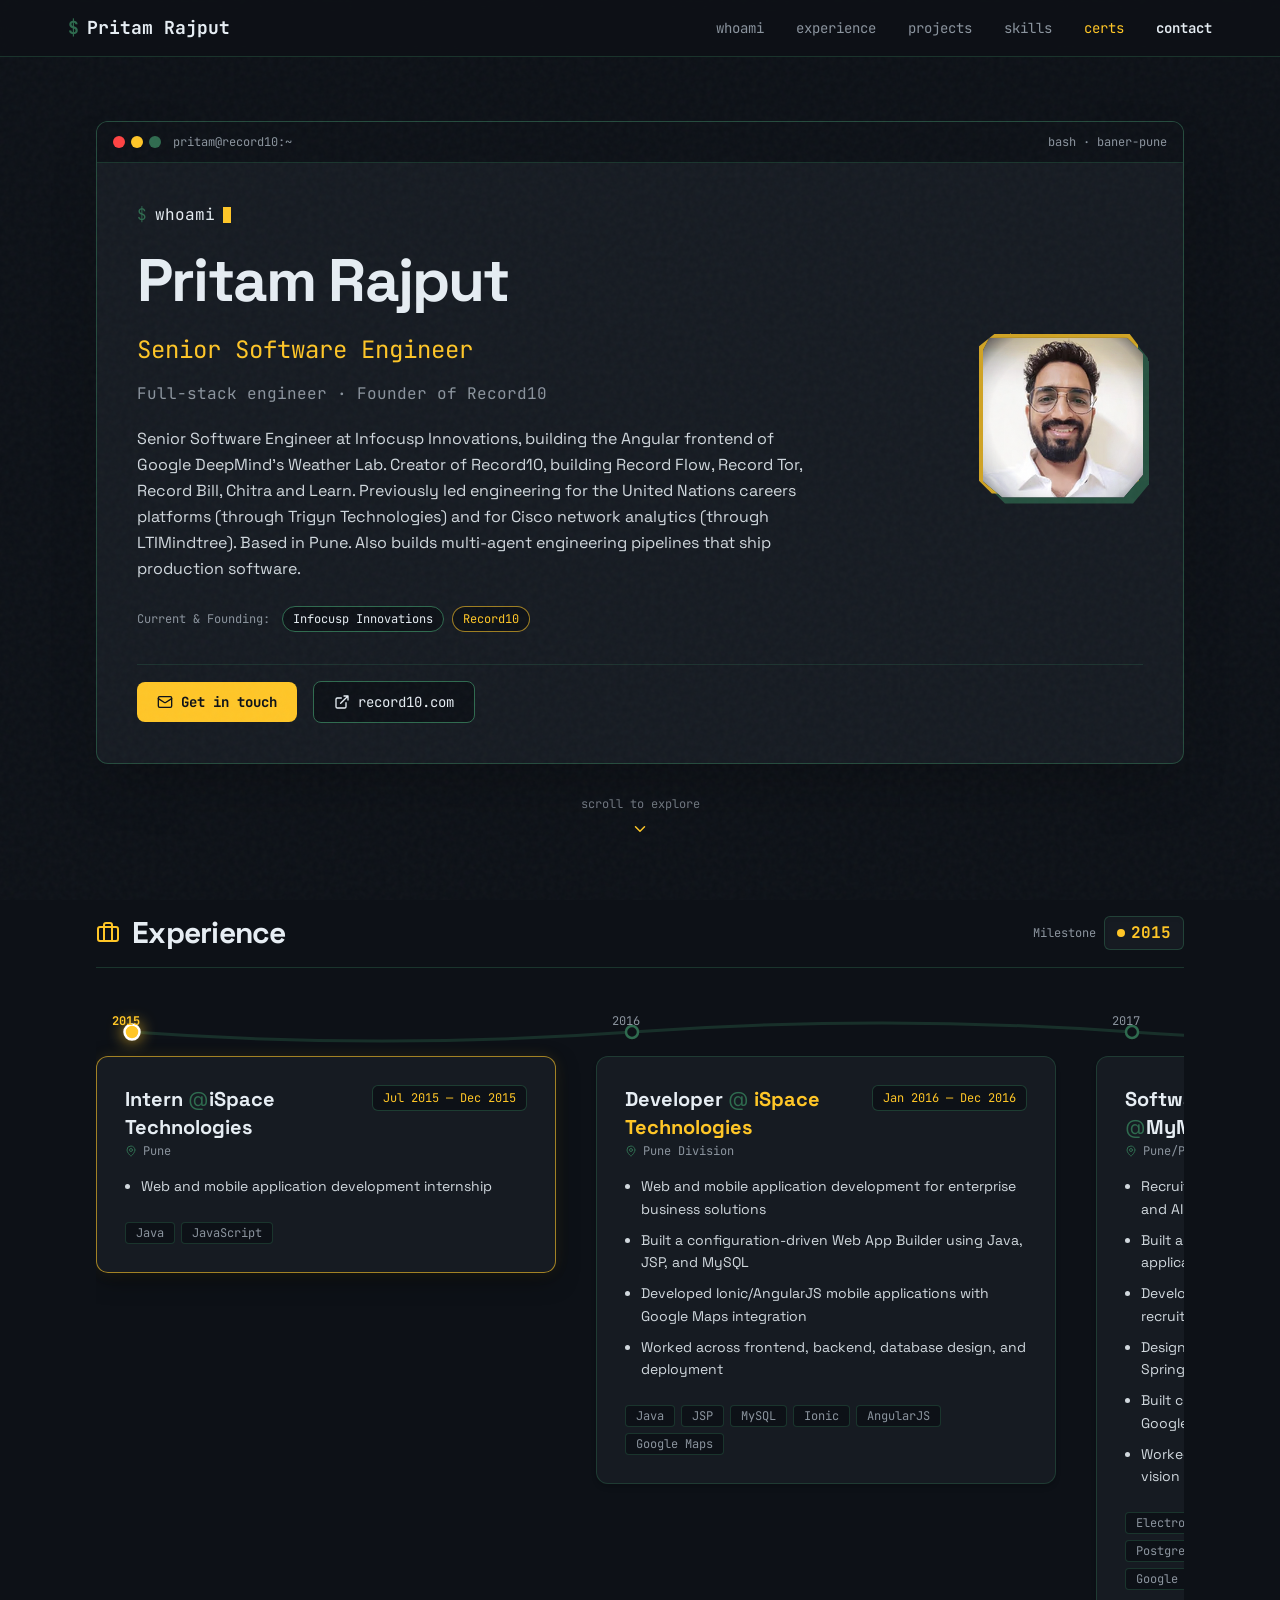
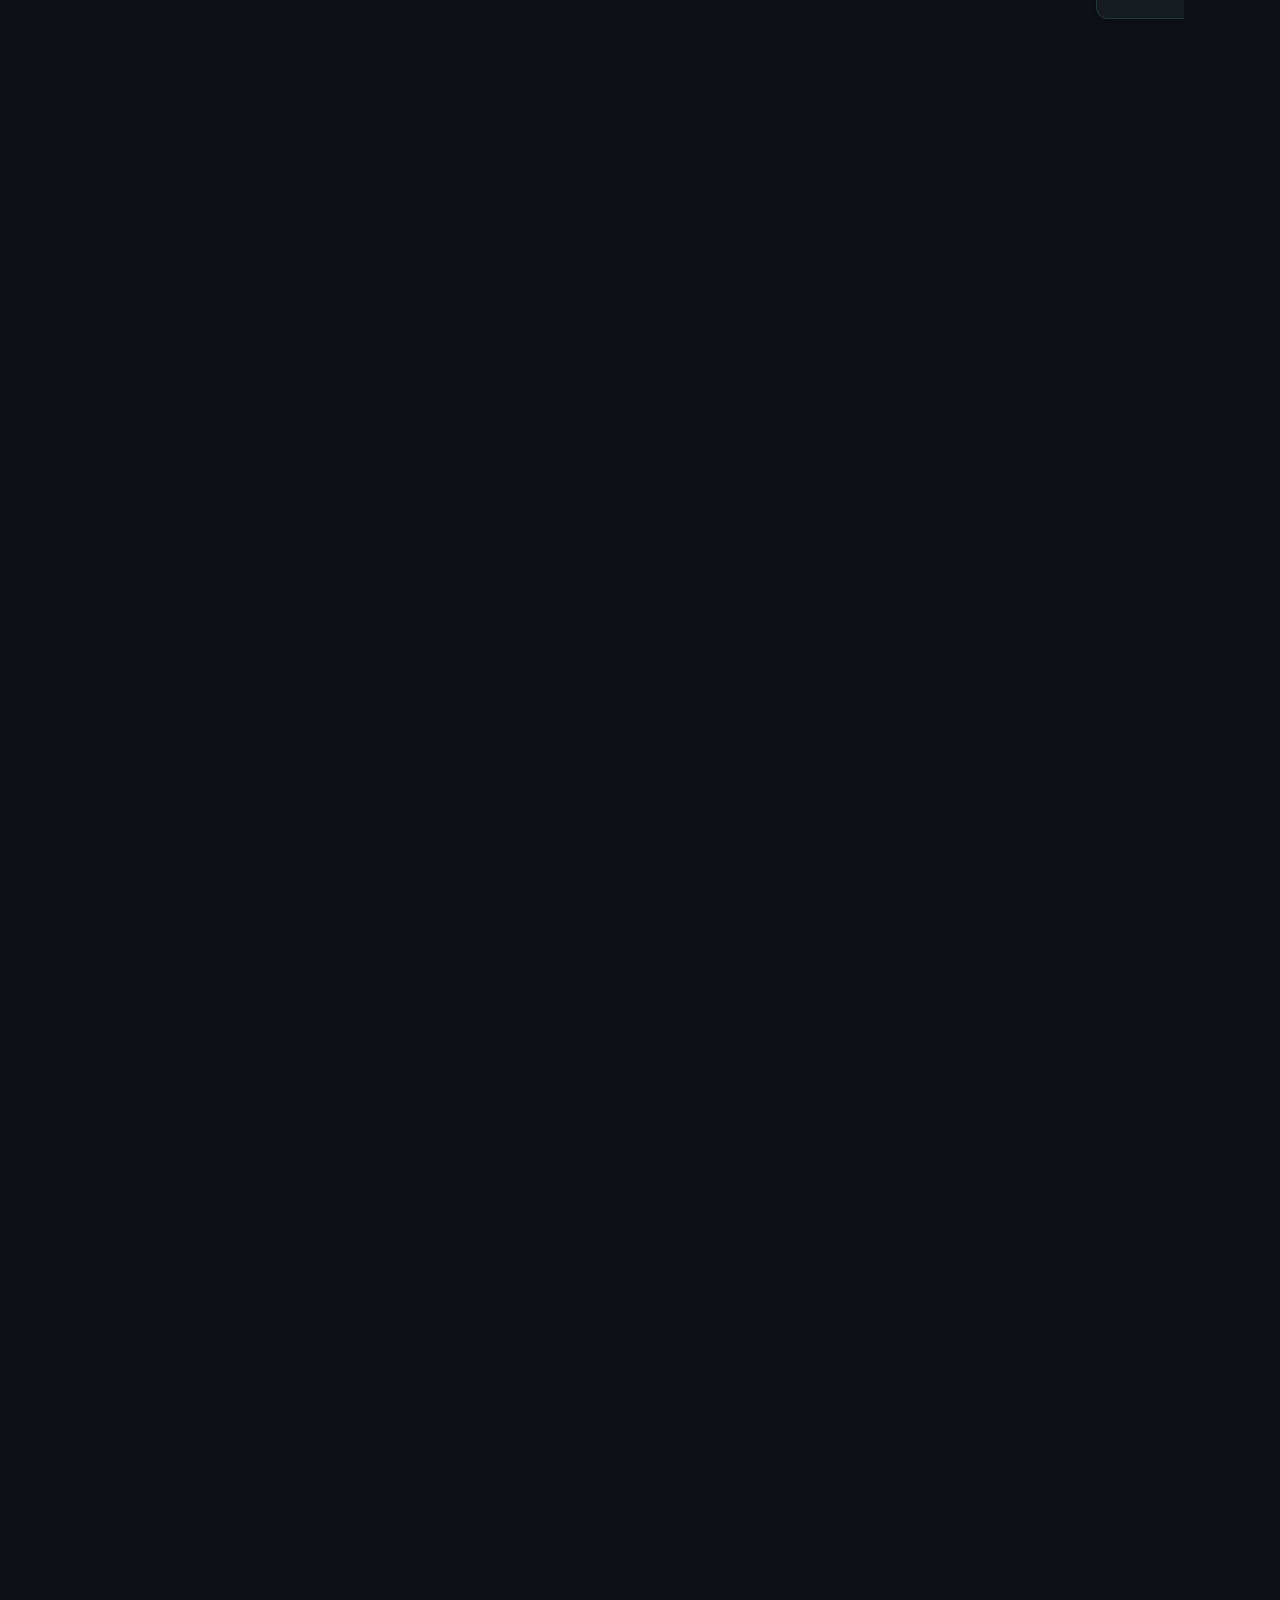
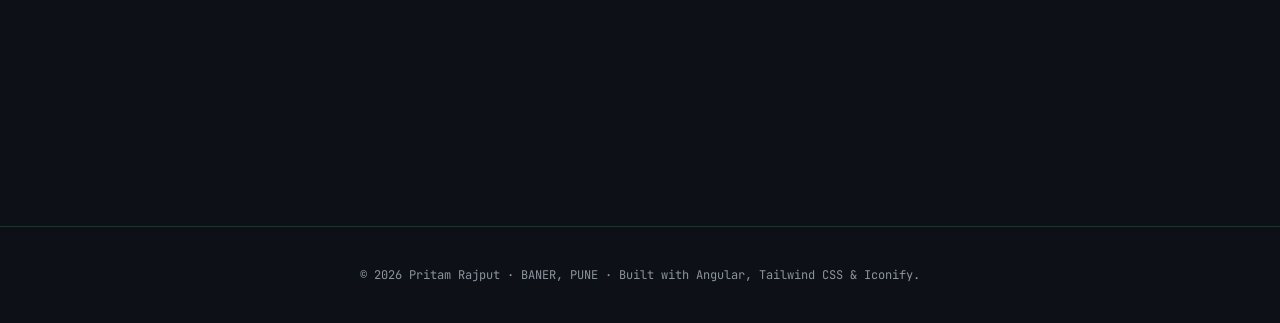
==== commit 81a11b88: "deploy: 2026-11-27 19:55:20 (pritam master 8e88c9b)" ====
--- a/index.html
+++ b/index.html
@@ -57,9 +57,9 @@
     ]
   }
   </script>
-<link rel="stylesheet" href="styles-FD3GHEIX.css"><style ng-app-id="ng">[_nghost-ng-c2800843407]{display:block;min-height:100vh}.nav-link-active[_ngcontent-ng-c2800843407]{color:#ffc627!important}</style><style ng-app-id="ng">[_nghost-ng-c3287716759]{display:contents}</style><style ng-app-id="ng">[_nghost-ng-c169957466]{display:block}.hero-name-visual[_ngcontent-ng-c169957466]{letter-spacing:-.03em;font-feature-settings:"cv02","cv03","cv04","cv11"}.hero-bg-grid[_ngcontent-ng-c169957466]{background-image:radial-gradient(circle,rgba(47,107,79,.2) 1px,transparent 1px);background-size:24px 24px}.hero-photo-wrapper[_ngcontent-ng-c169957466]{isolation:isolate}.hero-photo-svg-defs[_ngcontent-ng-c169957466]{position:absolute;width:0;height:0;overflow:hidden;pointer-events:none}.hero-photo-layer[_ngcontent-ng-c169957466]{position:absolute;inset:0;pointer-events:none;z-index:0;filter:url(#hero-paper-edge);transition:transform .35s cubic-bezier(.22,1,.36,1)}.hero-photo-layer--back[_ngcontent-ng-c169957466]{background-color:var(--color-line);opacity:.7;transform:translate(6px,6px);clip-path:polygon(6% 0%,92% 0%,100% 10%,100% 88%,90% 100%,10% 100%,0% 90%,0% 12%)}.hero-photo-layer--mid[_ngcontent-ng-c169957466]{background-color:var(--color-accent-yellow);opacity:.8;transform:translate(-4px,-4px);clip-path:polygon(0% 8%,10% 0%,94% 0%,100% 8%,100% 92%,88% 100%,8% 100%,0% 92%)}.hero-photo-frame[_ngcontent-ng-c169957466]{position:relative;z-index:2;background-color:var(--color-panel);clip-path:polygon(4% 0%,90% 0%,100% 10%,100% 86%,88% 100%,12% 100%,0% 90%,0% 8%);filter:drop-shadow(0 12px 24px color-mix(in srgb,var(--color-ink) 75%,transparent))}.hero-photo-img[_ngcontent-ng-c169957466]{display:block;clip-path:polygon(4% 0%,90% 0%,100% 10%,100% 86%,88% 100%,12% 100%,0% 90%,0% 8%);-webkit-mask-image:radial-gradient(ellipse 78% 78% at 50% 50%,black 58%,rgba(0,0,0,.85) 74%,transparent 100%);mask-image:radial-gradient(ellipse 78% 78% at 50% 50%,black 58%,rgba(0,0,0,.85) 74%,transparent 100%)}@media(prefers-reduced-motion:no-preference){.hero-photo-wrapper[_ngcontent-ng-c169957466]:hover   .hero-photo-layer--back[_ngcontent-ng-c169957466]{transform:translate(8px,8px)}.hero-photo-wrapper[_ngcontent-ng-c169957466]:hover   .hero-photo-layer--mid[_ngcontent-ng-c169957466]{transform:translate(-6px,-6px)}}@media(prefers-reduced-motion:reduce){.hero-photo-layer[_ngcontent-ng-c169957466]{transition:none}}</style></head>
+<link rel="stylesheet" href="styles-XROFFAXR.css"><style ng-app-id="ng">[_nghost-ng-c2800843407]{display:block;min-height:100vh}.nav-link-active[_ngcontent-ng-c2800843407]{color:#ffc627!important}</style><style ng-app-id="ng">[_nghost-ng-c3287716759]{display:contents}</style><style ng-app-id="ng">[_nghost-ng-c169957466]{display:block}.hero-name-visual[_ngcontent-ng-c169957466]{letter-spacing:-.03em;font-feature-settings:"cv02","cv03","cv04","cv11"}.hero-bg-grid[_ngcontent-ng-c169957466]{background-image:radial-gradient(circle,rgba(47,107,79,.2) 1px,transparent 1px);background-size:24px 24px}.hero-photo-wrapper[_ngcontent-ng-c169957466]{isolation:isolate}.hero-photo-svg-defs[_ngcontent-ng-c169957466]{position:absolute;width:0;height:0;overflow:hidden;pointer-events:none}.hero-photo-layer[_ngcontent-ng-c169957466]{position:absolute;inset:0;pointer-events:none;z-index:0;filter:url(#hero-paper-edge);transition:transform .35s cubic-bezier(.22,1,.36,1)}.hero-photo-layer--back[_ngcontent-ng-c169957466]{background-color:var(--color-line);opacity:.7;transform:translate(6px,6px);clip-path:polygon(6% 0%,92% 0%,100% 10%,100% 88%,90% 100%,10% 100%,0% 90%,0% 12%)}.hero-photo-layer--mid[_ngcontent-ng-c169957466]{background-color:var(--color-accent-yellow);opacity:.8;transform:translate(-4px,-4px);clip-path:polygon(0% 8%,10% 0%,94% 0%,100% 8%,100% 92%,88% 100%,8% 100%,0% 92%)}.hero-photo-frame[_ngcontent-ng-c169957466]{position:relative;z-index:2;background-color:var(--color-panel);clip-path:polygon(4% 0%,90% 0%,100% 10%,100% 86%,88% 100%,12% 100%,0% 90%,0% 8%);filter:drop-shadow(0 12px 24px color-mix(in srgb,var(--color-ink) 75%,transparent))}.hero-photo-img[_ngcontent-ng-c169957466]{display:block;clip-path:polygon(4% 0%,90% 0%,100% 10%,100% 86%,88% 100%,12% 100%,0% 90%,0% 8%);-webkit-mask-image:radial-gradient(ellipse 78% 78% at 50% 50%,black 58%,rgba(0,0,0,.85) 74%,transparent 100%);mask-image:radial-gradient(ellipse 78% 78% at 50% 50%,black 58%,rgba(0,0,0,.85) 74%,transparent 100%)}@media(prefers-reduced-motion:no-preference){.hero-photo-wrapper[_ngcontent-ng-c169957466]:hover   .hero-photo-layer--back[_ngcontent-ng-c169957466]{transform:translate(8px,8px)}.hero-photo-wrapper[_ngcontent-ng-c169957466]:hover   .hero-photo-layer--mid[_ngcontent-ng-c169957466]{transform:translate(-6px,-6px)}}@media(prefers-reduced-motion:reduce){.hero-photo-layer[_ngcontent-ng-c169957466]{transition:none}}</style></head>
 <body>
-  <app-root ng-version="22.3.0" _nghost-ng-c2800843407="" ng-server-context="ssg"><div _ngcontent-ng-c2800843407="" aria-hidden="true" class="fixed top-0 left-0 h-[2px] bg-amber-400 z-50 transform-origin-left origin-left w-full scale-x-0 pointer-events-none"></div><a _ngcontent-ng-c2800843407="" href="#main" class="skip-link">Skip to main content</a><div _ngcontent-ng-c2800843407="" aria-hidden="true" class="grain-overlay"></div><app-cursor _ngcontent-ng-c2800843407="" _nghost-ng-c3287716759=""><div _ngcontent-ng-c3287716759="" aria-hidden="true" class="custom-cursor fixed top-0 left-0 pointer-events-none z-0 w-7 h-7 -mt-3.5 -ml-3.5 rounded-full border border-[#FFC627]/80 bg-[#FFC627]/10 hidden opacity-0 will-change-transform"></div></app-cursor><header _ngcontent-ng-c2800843407="" class="sticky top-0 z-50 backdrop-blur-md bg-[#0d1117]/85 border-b border-[#2f6b4f]/40 px-4 sm:px-8 py-3.5"><div _ngcontent-ng-c2800843407="" class="max-w-6xl mx-auto flex items-center justify-between gap-4 min-w-0"><div _ngcontent-ng-c2800843407="" class="flex items-center min-w-0"><a _ngcontent-ng-c2800843407="" href="#about" class="flex items-center gap-2 text-base sm:text-lg font-mono font-bold text-[#e6edf3] hover:text-[#FFC627] transition-colors focus-visible:ring-2 focus-visible:ring-[#FFC627] rounded px-1 whitespace-nowrap min-w-0"><span _ngcontent-ng-c2800843407="" class="text-[#2f6b4f] shrink-0">$</span><span _ngcontent-ng-c2800843407="" class="truncate">Pritam Rajput</span></a></div><nav _ngcontent-ng-c2800843407="" aria-label="Main Navigation" class="hidden md:block"><ul _ngcontent-ng-c2800843407="" class="flex items-center gap-3 lg:gap-6 text-sm font-mono text-[#8b949e]"><li _ngcontent-ng-c2800843407=""><a _ngcontent-ng-c2800843407="" href="#about" class="hover:text-[#e6edf3] transition-colors focus-visible:ring-2 focus-visible:ring-[#FFC627] rounded px-1 nav-link-active">whoami</a></li><li _ngcontent-ng-c2800843407=""><a _ngcontent-ng-c2800843407="" href="#experience" class="hover:text-[#e6edf3] transition-colors focus-visible:ring-2 focus-visible:ring-[#FFC627] rounded px-1">experience</a></li><li _ngcontent-ng-c2800843407=""><a _ngcontent-ng-c2800843407="" href="#projects" class="hover:text-[#e6edf3] transition-colors focus-visible:ring-2 focus-visible:ring-[#FFC627] rounded px-1">projects</a></li><li _ngcontent-ng-c2800843407=""><a _ngcontent-ng-c2800843407="" href="#skills" class="hover:text-[#e6edf3] transition-colors focus-visible:ring-2 focus-visible:ring-[#FFC627] rounded px-1">skills</a></li><li _ngcontent-ng-c2800843407=""><a _ngcontent-ng-c2800843407="" href="#certifications" class="hover:text-[#e6edf3] transition-colors focus-visible:ring-2 focus-visible:ring-[#FFC627] rounded px-1">certs</a></li><li _ngcontent-ng-c2800843407=""><a _ngcontent-ng-c2800843407="" href="#contact" class="hover:text-[#FFC627] text-[#e6edf3] transition-colors focus-visible:ring-2 focus-visible:ring-[#FFC627] rounded px-1 font-semibold">contact</a></li></ul></nav><div _ngcontent-ng-c2800843407="" class="flex items-center md:hidden shrink-0"><button _ngcontent-ng-c2800843407="" type="button" aria-label="Toggle navigation" aria-controls="mobile-nav" class="inline-flex items-center justify-center p-2 rounded-lg text-[#8b949e] hover:text-[#e6edf3] hover:bg-[#161b22] border border-[#2f6b4f]/40 focus-visible:outline-none focus-visible:ring-2 focus-visible:ring-[#FFC627] transition-colors" aria-expanded="false"><span _ngcontent-ng-c2800843407="" aria-hidden="true" class="icon-[lucide--menu] text-xl"></span></button></div></div><!----></header><main _ngcontent-ng-c2800843407="" id="main" class="max-w-6xl mx-auto px-4 sm:px-8 py-8 sm:py-16 space-y-section min-w-0"><app-hero _ngcontent-ng-c2800843407="" _nghost-ng-c169957466=""><section _ngcontent-ng-c169957466="" id="about" aria-labelledby="hero-heading" class="relative scroll-mt-24"><div _ngcontent-ng-c169957466="" aria-hidden="true" class="hero-bg-grid absolute inset-0 pointer-events-none -z-10 opacity-30"></div><div _ngcontent-ng-c169957466="" aria-hidden="true" class="absolute -top-16 -left-16 w-80 h-80 bg-[#2f6b4f]/20 rounded-full blur-3xl pointer-events-none -z-10"></div><div _ngcontent-ng-c169957466="" aria-hidden="true" class="absolute -bottom-16 -right-16 w-80 h-80 bg-[#FFC627]/10 rounded-full blur-3xl pointer-events-none -z-10"></div><div _ngcontent-ng-c169957466="" class="bg-[#161b22] border border-[#2f6b4f]/60 rounded-xl overflow-hidden shadow-2xl relative"><div _ngcontent-ng-c169957466="" class="bg-[#0d1117] border-b border-[#2f6b4f]/40 px-3 sm:px-4 py-2.5 sm:py-3 flex items-center justify-between gap-2 select-none min-w-0"><div _ngcontent-ng-c169957466="" class="flex items-center gap-2 min-w-0"><div _ngcontent-ng-c169957466="" class="flex items-center gap-1.5 shrink-0"><span _ngcontent-ng-c169957466="" class="w-2.5 h-2.5 sm:w-3 sm:h-3 rounded-full bg-[#FF4343] inline-block"></span><span _ngcontent-ng-c169957466="" class="w-2.5 h-2.5 sm:w-3 sm:h-3 rounded-full bg-[#FFC627] inline-block"></span><span _ngcontent-ng-c169957466="" class="w-2.5 h-2.5 sm:w-3 sm:h-3 rounded-full bg-[#2f6b4f] inline-block"></span></div><span _ngcontent-ng-c169957466="" class="text-xs font-mono text-[#8b949e] ml-1 truncate">pritam@record10:~</span></div><div _ngcontent-ng-c169957466="" class="text-xs font-mono text-[#8b949e] shrink-0 hidden min-[480px]:block">bash · baner-pune</div></div><div _ngcontent-ng-c169957466="" class="p-5 sm:p-8 md:p-10 space-y-6 sm:space-y-8 min-w-0"><div _ngcontent-ng-c169957466="" class="flex flex-col-reverse md:flex-row items-start md:items-center justify-between gap-6 sm:gap-8 min-w-0"><div _ngcontent-ng-c169957466="" class="space-y-4 max-w-2xl min-w-0"><div _ngcontent-ng-c169957466="" class="font-mono text-sm sm:text-base text-[#2f6b4f] flex items-center gap-2 leading-normal"><span _ngcontent-ng-c169957466="" class="select-none">$</span><span _ngcontent-ng-c169957466="" class="text-[#e6edf3]">whoami</span><span _ngcontent-ng-c169957466="" class="inline-block w-2 h-4 bg-[#FFC627] animate-pulse"></span></div><h1 _ngcontent-ng-c169957466="" id="hero-heading" class="text-3xl sm:text-5xl md:text-6xl font-extrabold tracking-tight text-[#e6edf3] leading-tight break-words"><span _ngcontent-ng-c169957466="" class="hero-name-visual inline-block">Pritam Rajput</span></h1><p _ngcontent-ng-c169957466="" class="text-xl sm:text-2xl font-mono text-[#FFC627]"> Senior Software Engineer </p><p _ngcontent-ng-c169957466="" class="text-sm sm:text-base font-mono text-[#8b949e]"> Full-stack engineer · Founder of Record10 </p><p _ngcontent-ng-c169957466="" class="text-base text-[#e6edf3]/90 leading-relaxed pt-1"> Senior Software Engineer at Infocusp Innovations, building the Angular frontend of Google DeepMind's Weather Lab. Creator of Record10, building Record Flow, Record Tor, Record Bill, Chitra and Learn. Previously led engineering for the United Nations careers platforms (through Trigyn Technologies) and for Cisco network analytics (through LTIMindtree). Based in Pune. </p><div _ngcontent-ng-c169957466="" class="flex flex-wrap items-center gap-2 pt-2"><span _ngcontent-ng-c169957466="" class="text-xs font-mono text-[#8b949e] mr-1">Current &amp; Founding:</span><span _ngcontent-ng-c169957466="" class="org-chip px-2.5 py-1 rounded-full text-xs font-mono bg-[#0d1117] border border-[#2f6b4f] text-[#e6edf3]">Infocusp Innovations</span><span _ngcontent-ng-c169957466="" class="org-chip px-2.5 py-1 rounded-full text-xs font-mono bg-[#0d1117] border border-[#FFC627]/60 text-[#FFC627]">Record10</span></div></div><div _ngcontent-ng-c169957466="" class="shrink-0 mx-auto md:mx-0"><div _ngcontent-ng-c169957466="" class="hero-photo-wrapper relative w-32 h-32 sm:w-40 sm:h-40"><svg _ngcontent-ng-c169957466="" aria-hidden="true" focusable="false" width="0" height="0" class="hero-photo-svg-defs"><defs _ngcontent-ng-c169957466=""><filter _ngcontent-ng-c169957466="" id="hero-paper-edge" x="-5%" y="-5%" width="110%" height="110%"><feTurbulence _ngcontent-ng-c169957466="" type="fractalNoise" baseFrequency="0.045" numOctaves="2" seed="7" result="noise"></feTurbulence><feDisplacementMap _ngcontent-ng-c169957466="" in="SourceGraphic" in2="noise" scale="2.2" xChannelSelector="R" yChannelSelector="G"></feDisplacementMap></filter></defs></svg><div _ngcontent-ng-c169957466="" aria-hidden="true" class="hero-photo-layer hero-photo-layer--back"></div><div _ngcontent-ng-c169957466="" aria-hidden="true" class="hero-photo-layer hero-photo-layer--mid"></div><picture _ngcontent-ng-c169957466="" class="hero-photo-frame block w-full h-full"><source _ngcontent-ng-c169957466="" srcset="/assets/profile-photo-160.avif 1x, /assets/profile-photo-320.avif 2x" type="image/avif"><source _ngcontent-ng-c169957466="" srcset="/assets/profile-photo-160.webp 1x, /assets/profile-photo-320.webp 2x" type="image/webp"><img _ngcontent-ng-c169957466="" src="/assets/profile-photo.jpg" alt="Pritam Rajput" width="160" height="160" class="hero-photo-img object-cover w-32 h-32 sm:w-40 sm:h-40"></picture></div></div></div><div _ngcontent-ng-c169957466="" class="pt-4 border-t border-[#2f6b4f]/30 flex flex-wrap items-center gap-4"><a _ngcontent-ng-c169957466="" href="#contact" class="inline-flex items-center gap-2 px-5 py-2.5 rounded-lg bg-[#FFC627] text-[#0d1117] font-mono font-bold text-sm hover:bg-[#FFC627]/90 transition-colors focus-visible:ring-2 focus-visible:ring-[#FFC627]"><span _ngcontent-ng-c169957466="" class="icon-[lucide--mail] text-base"></span><span _ngcontent-ng-c169957466="">Get in touch</span></a><a _ngcontent-ng-c169957466="" href="https://record10.com" target="_blank" rel="noopener noreferrer" class="inline-flex items-center gap-2 px-5 py-2.5 rounded-lg bg-[#0d1117] border border-[#2f6b4f] text-[#e6edf3] font-mono text-sm hover:border-[#FFC627] hover:text-[#FFC627] transition-colors focus-visible:ring-2 focus-visible:ring-[#FFC627]"><span _ngcontent-ng-c169957466="" class="icon-[lucide--external-link] text-base"></span><span _ngcontent-ng-c169957466="">record10.com</span></a></div></div></div><div _ngcontent-ng-c169957466="" class="mt-8 flex flex-col items-center justify-center gap-2 text-xs font-mono text-[#8b949e]/80"><span _ngcontent-ng-c169957466="">scroll to explore</span><span _ngcontent-ng-c169957466="" class="icon-[lucide--chevron-down] text-lg text-[#FFC627] animate-bounce"></span></div></section></app-hero><!----><!----><section _ngcontent-ng-c2800843407="" id="experience" aria-labelledby="experience-heading" class="scroll-mt-24 space-y-8"><div _ngcontent-ng-c2800843407="" class="flex items-center gap-3 border-b border-[#2f6b4f]/40 pb-4"><span _ngcontent-ng-c2800843407="" class="icon-[lucide--briefcase] text-2xl text-[#FFC627]"></span><h2 _ngcontent-ng-c2800843407="" id="experience-heading" class="text-3xl font-extrabold tracking-tight text-[#e6edf3]">Experience</h2><span _ngcontent-ng-c2800843407="" class="text-xs font-mono text-[#8b949e] ml-auto">2015 — Present</span></div><ol _ngcontent-ng-c2800843407="" aria-label="Career experience fallback" class="relative pl-6 sm:pl-8 border-l-2 border-[#2f6b4f]/50 space-y-12 list-none"><li _ngcontent-ng-c2800843407="" class="relative group"><div _ngcontent-ng-c2800843407="" class="absolute -left-[31px] sm:-left-[39px] top-1.5 w-3.5 h-3.5 rounded-full bg-[#0d1117] border-2 border-[#FFC627]"></div><article _ngcontent-ng-c2800843407="" class="bg-[#161b22] border border-[#2f6b4f]/40 rounded-xl p-5 sm:p-7 space-y-4 shadow-md"><div _ngcontent-ng-c2800843407="" class="flex flex-col sm:flex-row sm:items-baseline justify-between gap-2"><div _ngcontent-ng-c2800843407=""><h3 _ngcontent-ng-c2800843407="" class="text-xl font-bold text-[#e6edf3]"> Senior Software Engineer 3 <span _ngcontent-ng-c2800843407="" class="text-[#2f6b4f] font-normal">@</span><!----><span _ngcontent-ng-c2800843407="" class="text-[#e6edf3]">Infocusp Innovations</span><!----></h3><p _ngcontent-ng-c2800843407="" class="text-xs font-mono text-[#8b949e] mt-0.5">Pune</p></div><div _ngcontent-ng-c2800843407="" class="shrink-0 font-mono text-xs text-[#FFC627] bg-[#0d1117] border border-[#2f6b4f]/50 px-2.5 py-1 rounded-md self-start"> Mar 2024 — Present </div></div><ul _ngcontent-ng-c2800843407="" class="space-y-2 text-sm text-[#e6edf3]/90 list-disc list-outside ml-4"><li _ngcontent-ng-c2800843407="" class="leading-relaxed">Developed Angular-based applications supporting complex visualization and operational workflows</li><li _ngcontent-ng-c2800843407="" class="leading-relaxed">Integrated frontend systems with gRPC, GraphQL, and distributed backend services</li><li _ngcontent-ng-c2800843407="" class="leading-relaxed">Worked within a Bazel-based monorepo environment, focusing on performance, scalability, and maintainability</li><!----></ul><div _ngcontent-ng-c2800843407="" class="flex flex-wrap gap-1.5 pt-2"><span _ngcontent-ng-c2800843407="" class="text-xs font-mono bg-[#0d1117] border border-[#2f6b4f]/40 text-[#8b949e] px-2.5 py-0.5 rounded"> Angular </span><span _ngcontent-ng-c2800843407="" class="text-xs font-mono bg-[#0d1117] border border-[#2f6b4f]/40 text-[#8b949e] px-2.5 py-0.5 rounded"> TypeScript </span><span _ngcontent-ng-c2800843407="" class="text-xs font-mono bg-[#0d1117] border border-[#2f6b4f]/40 text-[#8b949e] px-2.5 py-0.5 rounded"> gRPC </span><span _ngcontent-ng-c2800843407="" class="text-xs font-mono bg-[#0d1117] border border-[#2f6b4f]/40 text-[#8b949e] px-2.5 py-0.5 rounded"> GraphQL </span><span _ngcontent-ng-c2800843407="" class="text-xs font-mono bg-[#0d1117] border border-[#2f6b4f]/40 text-[#8b949e] px-2.5 py-0.5 rounded"> Bazel </span><span _ngcontent-ng-c2800843407="" class="text-xs font-mono bg-[#0d1117] border border-[#2f6b4f]/40 text-[#8b949e] px-2.5 py-0.5 rounded"> PostgreSQL </span><span _ngcontent-ng-c2800843407="" class="text-xs font-mono bg-[#0d1117] border border-[#2f6b4f]/40 text-[#8b949e] px-2.5 py-0.5 rounded"> Mapbox GL </span><!----></div></article></li><li _ngcontent-ng-c2800843407="" class="relative group"><div _ngcontent-ng-c2800843407="" class="absolute -left-[31px] sm:-left-[39px] top-1.5 w-3.5 h-3.5 rounded-full bg-[#0d1117] border-2 border-[#FFC627]"></div><article _ngcontent-ng-c2800843407="" class="bg-[#161b22] border border-[#2f6b4f]/40 rounded-xl p-5 sm:p-7 space-y-4 shadow-md"><div _ngcontent-ng-c2800843407="" class="flex flex-col sm:flex-row sm:items-baseline justify-between gap-2"><div _ngcontent-ng-c2800843407=""><h3 _ngcontent-ng-c2800843407="" class="text-xl font-bold text-[#e6edf3]"> Creator and Lead Engineer <span _ngcontent-ng-c2800843407="" class="text-[#2f6b4f] font-normal">@</span><!----><span _ngcontent-ng-c2800843407="" class="text-[#e6edf3]">Record10</span><!----></h3><p _ngcontent-ng-c2800843407="" class="text-xs font-mono text-[#8b949e] mt-0.5">Pune District, Maharashtra, India</p></div><div _ngcontent-ng-c2800843407="" class="shrink-0 font-mono text-xs text-[#FFC627] bg-[#0d1117] border border-[#2f6b4f]/50 px-2.5 py-1 rounded-md self-start"> Jan 2020 — Present </div></div><ul _ngcontent-ng-c2800843407="" class="space-y-2 text-sm text-[#e6edf3]/90 list-disc list-outside ml-4"><li _ngcontent-ng-c2800843407="" class="leading-relaxed">Designed, developed, and maintained multiple software products from scratch, owning architecture, full-stack development, deployment, and product evolution.</li><li _ngcontent-ng-c2800843407="" class="leading-relaxed">Built and shipped Record Flow, Record Tor, and Record Bill (all on record10.com).</li><!----></ul><div _ngcontent-ng-c2800843407="" class="flex flex-wrap gap-1.5 pt-2"><span _ngcontent-ng-c2800843407="" class="text-xs font-mono bg-[#0d1117] border border-[#2f6b4f]/40 text-[#8b949e] px-2.5 py-0.5 rounded"> Rust </span><span _ngcontent-ng-c2800843407="" class="text-xs font-mono bg-[#0d1117] border border-[#2f6b4f]/40 text-[#8b949e] px-2.5 py-0.5 rounded"> Angular </span><span _ngcontent-ng-c2800843407="" class="text-xs font-mono bg-[#0d1117] border border-[#2f6b4f]/40 text-[#8b949e] px-2.5 py-0.5 rounded"> TypeScript </span><span _ngcontent-ng-c2800843407="" class="text-xs font-mono bg-[#0d1117] border border-[#2f6b4f]/40 text-[#8b949e] px-2.5 py-0.5 rounded"> Node.js </span><span _ngcontent-ng-c2800843407="" class="text-xs font-mono bg-[#0d1117] border border-[#2f6b4f]/40 text-[#8b949e] px-2.5 py-0.5 rounded"> PostgreSQL </span><!----></div></article></li><li _ngcontent-ng-c2800843407="" class="relative group"><div _ngcontent-ng-c2800843407="" class="absolute -left-[31px] sm:-left-[39px] top-1.5 w-3.5 h-3.5 rounded-full bg-[#0d1117] border-2 border-[#FFC627]"></div><article _ngcontent-ng-c2800843407="" class="bg-[#161b22] border border-[#2f6b4f]/40 rounded-xl p-5 sm:p-7 space-y-4 shadow-md"><div _ngcontent-ng-c2800843407="" class="flex flex-col sm:flex-row sm:items-baseline justify-between gap-2"><div _ngcontent-ng-c2800843407=""><h3 _ngcontent-ng-c2800843407="" class="text-xl font-bold text-[#e6edf3]"> Tech Team Lead <span _ngcontent-ng-c2800843407="" class="text-[#2f6b4f] font-normal">@</span><!----><span _ngcontent-ng-c2800843407="" class="text-[#e6edf3]">LTIMindtree</span><!----></h3><p _ngcontent-ng-c2800843407="" class="text-xs font-mono text-[#8b949e] mt-0.5">Pune District</p></div><div _ngcontent-ng-c2800843407="" class="shrink-0 font-mono text-xs text-[#FFC627] bg-[#0d1117] border border-[#2f6b4f]/50 px-2.5 py-1 rounded-md self-start"> Apr 2022 — Mar 2024 </div></div><ul _ngcontent-ng-c2800843407="" class="space-y-2 text-sm text-[#e6edf3]/90 list-disc list-outside ml-4"><li _ngcontent-ng-c2800843407="" class="leading-relaxed">Led engineering for telecom network management and analytics platforms</li><li _ngcontent-ng-c2800843407="" class="leading-relaxed">Developed backend services using Node.js, Java, and Python</li><li _ngcontent-ng-c2800843407="" class="leading-relaxed">Built microservices for performance analysis and bottleneck identification</li><li _ngcontent-ng-c2800843407="" class="leading-relaxed">Created automated log collection tools to simplify troubleshooting and support</li><li _ngcontent-ng-c2800843407="" class="leading-relaxed">Architected a quarterly analytics portal using Angular and Java</li><!----></ul><div _ngcontent-ng-c2800843407="" class="flex flex-wrap gap-1.5 pt-2"><span _ngcontent-ng-c2800843407="" class="text-xs font-mono bg-[#0d1117] border border-[#2f6b4f]/40 text-[#8b949e] px-2.5 py-0.5 rounded"> Node.js </span><span _ngcontent-ng-c2800843407="" class="text-xs font-mono bg-[#0d1117] border border-[#2f6b4f]/40 text-[#8b949e] px-2.5 py-0.5 rounded"> Java </span><span _ngcontent-ng-c2800843407="" class="text-xs font-mono bg-[#0d1117] border border-[#2f6b4f]/40 text-[#8b949e] px-2.5 py-0.5 rounded"> Python </span><span _ngcontent-ng-c2800843407="" class="text-xs font-mono bg-[#0d1117] border border-[#2f6b4f]/40 text-[#8b949e] px-2.5 py-0.5 rounded"> Angular </span><!----></div></article></li><li _ngcontent-ng-c2800843407="" class="relative group"><div _ngcontent-ng-c2800843407="" class="absolute -left-[31px] sm:-left-[39px] top-1.5 w-3.5 h-3.5 rounded-full bg-[#0d1117] border-2 border-[#FFC627]"></div><article _ngcontent-ng-c2800843407="" class="bg-[#161b22] border border-[#2f6b4f]/40 rounded-xl p-5 sm:p-7 space-y-4 shadow-md"><div _ngcontent-ng-c2800843407="" class="flex flex-col sm:flex-row sm:items-baseline justify-between gap-2"><div _ngcontent-ng-c2800843407=""><h3 _ngcontent-ng-c2800843407="" class="text-xl font-bold text-[#e6edf3]"> Sr. Software Engineer <span _ngcontent-ng-c2800843407="" class="text-[#2f6b4f] font-normal">@</span><!----><span _ngcontent-ng-c2800843407="" class="text-[#e6edf3]">Trigyn Technologies</span><!----></h3><p _ngcontent-ng-c2800843407="" class="text-xs font-mono text-[#8b949e] mt-0.5">Pune Division</p></div><div _ngcontent-ng-c2800843407="" class="shrink-0 font-mono text-xs text-[#FFC627] bg-[#0d1117] border border-[#2f6b4f]/50 px-2.5 py-1 rounded-md self-start"> Dec 2020 — Apr 2022 </div></div><ul _ngcontent-ng-c2800843407="" class="space-y-2 text-sm text-[#e6edf3]/90 list-disc list-outside ml-4"><li _ngcontent-ng-c2800843407="" class="leading-relaxed">Built global public site frameworks and HR platforms for the United Nations, supporting international hiring</li><li _ngcontent-ng-c2800843407="" class="leading-relaxed">Architected and developed UN Careers and OneHR portals using the MEAN stack</li><li _ngcontent-ng-c2800843407="" class="leading-relaxed">Designed secure authentication and enterprise application architecture</li><li _ngcontent-ng-c2800843407="" class="leading-relaxed">Built reusable Angular libraries, services, and UI components</li><li _ngcontent-ng-c2800843407="" class="leading-relaxed">Developed APIs and database models for complex recruitment workflows</li><!----></ul><div _ngcontent-ng-c2800843407="" class="flex flex-wrap gap-1.5 pt-2"><span _ngcontent-ng-c2800843407="" class="text-xs font-mono bg-[#0d1117] border border-[#2f6b4f]/40 text-[#8b949e] px-2.5 py-0.5 rounded"> Angular </span><span _ngcontent-ng-c2800843407="" class="text-xs font-mono bg-[#0d1117] border border-[#2f6b4f]/40 text-[#8b949e] px-2.5 py-0.5 rounded"> Node.js </span><span _ngcontent-ng-c2800843407="" class="text-xs font-mono bg-[#0d1117] border border-[#2f6b4f]/40 text-[#8b949e] px-2.5 py-0.5 rounded"> Express </span><span _ngcontent-ng-c2800843407="" class="text-xs font-mono bg-[#0d1117] border border-[#2f6b4f]/40 text-[#8b949e] px-2.5 py-0.5 rounded"> MongoDB </span><span _ngcontent-ng-c2800843407="" class="text-xs font-mono bg-[#0d1117] border border-[#2f6b4f]/40 text-[#8b949e] px-2.5 py-0.5 rounded"> MEAN stack </span><!----></div></article></li><li _ngcontent-ng-c2800843407="" class="relative group"><div _ngcontent-ng-c2800843407="" class="absolute -left-[31px] sm:-left-[39px] top-1.5 w-3.5 h-3.5 rounded-full bg-[#0d1117] border-2 border-[#FFC627]"></div><article _ngcontent-ng-c2800843407="" class="bg-[#161b22] border border-[#2f6b4f]/40 rounded-xl p-5 sm:p-7 space-y-4 shadow-md"><div _ngcontent-ng-c2800843407="" class="flex flex-col sm:flex-row sm:items-baseline justify-between gap-2"><div _ngcontent-ng-c2800843407=""><h3 _ngcontent-ng-c2800843407="" class="text-xl font-bold text-[#e6edf3]"> Software Engineer <span _ngcontent-ng-c2800843407="" class="text-[#2f6b4f] font-normal">@</span><!----><span _ngcontent-ng-c2800843407="" class="text-[#e6edf3]">MyNextHire</span><!----></h3><p _ngcontent-ng-c2800843407="" class="text-xs font-mono text-[#8b949e] mt-0.5">Pune/Pimpri-Chinchwad</p></div><div _ngcontent-ng-c2800843407="" class="shrink-0 font-mono text-xs text-[#FFC627] bg-[#0d1117] border border-[#2f6b4f]/50 px-2.5 py-1 rounded-md self-start"> Jan 2017 — Nov 2020 </div></div><ul _ngcontent-ng-c2800843407="" class="space-y-2 text-sm text-[#e6edf3]/90 list-disc list-outside ml-4"><li _ngcontent-ng-c2800843407="" class="leading-relaxed">Recruitment SaaS ecosystem: desktop, web, reporting, and AI solutions</li><li _ngcontent-ng-c2800843407="" class="leading-relaxed">Built an Electron-based web scraping and screening application from design to deployment</li><li _ngcontent-ng-c2800843407="" class="leading-relaxed">Developed Chrome and Outlook/Office plugins for recruiter productivity</li><li _ngcontent-ng-c2800843407="" class="leading-relaxed">Designed reporting and analytics frameworks using Java Spring and PostgreSQL</li><li _ngcontent-ng-c2800843407="" class="leading-relaxed">Built chatbot solutions using Dialogflow, Node.js, and Google Cloud Functions</li><li _ngcontent-ng-c2800843407="" class="leading-relaxed">Worked on data migration utilities and early computer vision and ML initiatives</li><!----></ul><div _ngcontent-ng-c2800843407="" class="flex flex-wrap gap-1.5 pt-2"><span _ngcontent-ng-c2800843407="" class="text-xs font-mono bg-[#0d1117] border border-[#2f6b4f]/40 text-[#8b949e] px-2.5 py-0.5 rounded"> Electron </span><span _ngcontent-ng-c2800843407="" class="text-xs font-mono bg-[#0d1117] border border-[#2f6b4f]/40 text-[#8b949e] px-2.5 py-0.5 rounded"> Angular </span><span _ngcontent-ng-c2800843407="" class="text-xs font-mono bg-[#0d1117] border border-[#2f6b4f]/40 text-[#8b949e] px-2.5 py-0.5 rounded"> Node.js </span><span _ngcontent-ng-c2800843407="" class="text-xs font-mono bg-[#0d1117] border border-[#2f6b4f]/40 text-[#8b949e] px-2.5 py-0.5 rounded"> Java </span><span _ngcontent-ng-c2800843407="" class="text-xs font-mono bg-[#0d1117] border border-[#2f6b4f]/40 text-[#8b949e] px-2.5 py-0.5 rounded"> Spring </span><span _ngcontent-ng-c2800843407="" class="text-xs font-mono bg-[#0d1117] border border-[#2f6b4f]/40 text-[#8b949e] px-2.5 py-0.5 rounded"> PostgreSQL </span><span _ngcontent-ng-c2800843407="" class="text-xs font-mono bg-[#0d1117] border border-[#2f6b4f]/40 text-[#8b949e] px-2.5 py-0.5 rounded"> Python </span><span _ngcontent-ng-c2800843407="" class="text-xs font-mono bg-[#0d1117] border border-[#2f6b4f]/40 text-[#8b949e] px-2.5 py-0.5 rounded"> Dialogflow </span><span _ngcontent-ng-c2800843407="" class="text-xs font-mono bg-[#0d1117] border border-[#2f6b4f]/40 text-[#8b949e] px-2.5 py-0.5 rounded"> Google Cloud Functions </span><!----></div></article></li><li _ngcontent-ng-c2800843407="" class="relative group"><div _ngcontent-ng-c2800843407="" class="absolute -left-[31px] sm:-left-[39px] top-1.5 w-3.5 h-3.5 rounded-full bg-[#0d1117] border-2 border-[#FFC627]"></div><article _ngcontent-ng-c2800843407="" class="bg-[#161b22] border border-[#2f6b4f]/40 rounded-xl p-5 sm:p-7 space-y-4 shadow-md"><div _ngcontent-ng-c2800843407="" class="flex flex-col sm:flex-row sm:items-baseline justify-between gap-2"><div _ngcontent-ng-c2800843407=""><h3 _ngcontent-ng-c2800843407="" class="text-xl font-bold text-[#e6edf3]"> Developer <span _ngcontent-ng-c2800843407="" class="text-[#2f6b4f] font-normal">@</span><a _ngcontent-ng-c2800843407="" target="_blank" rel="noopener noreferrer" class="text-[#FFC627] hover:underline" href="https://www.linkedin.com/company/united-nations/?lipi=urn%3Ali%3Apage%3Ad_flagship3_profile_view_base%3BURTfo5qOQHC431978PeaKw%3D%3D&amp;licu=urn%3Ali%3Acontrol%3Ad_flagship3_profile_view_base-background_details_company"> iSpace Technologies </a><!----><!----></h3><p _ngcontent-ng-c2800843407="" class="text-xs font-mono text-[#8b949e] mt-0.5">Pune Division</p></div><div _ngcontent-ng-c2800843407="" class="shrink-0 font-mono text-xs text-[#FFC627] bg-[#0d1117] border border-[#2f6b4f]/50 px-2.5 py-1 rounded-md self-start"> Jan 2016 — Dec 2016 </div></div><ul _ngcontent-ng-c2800843407="" class="space-y-2 text-sm text-[#e6edf3]/90 list-disc list-outside ml-4"><li _ngcontent-ng-c2800843407="" class="leading-relaxed">Web and mobile application development for enterprise business solutions</li><li _ngcontent-ng-c2800843407="" class="leading-relaxed">Built a configuration-driven Web App Builder using Java, JSP, and MySQL</li><li _ngcontent-ng-c2800843407="" class="leading-relaxed">Developed Ionic/AngularJS mobile applications with Google Maps integration</li><li _ngcontent-ng-c2800843407="" class="leading-relaxed">Worked across frontend, backend, database design, and deployment</li><!----></ul><div _ngcontent-ng-c2800843407="" class="flex flex-wrap gap-1.5 pt-2"><span _ngcontent-ng-c2800843407="" class="text-xs font-mono bg-[#0d1117] border border-[#2f6b4f]/40 text-[#8b949e] px-2.5 py-0.5 rounded"> Java </span><span _ngcontent-ng-c2800843407="" class="text-xs font-mono bg-[#0d1117] border border-[#2f6b4f]/40 text-[#8b949e] px-2.5 py-0.5 rounded"> JSP </span><span _ngcontent-ng-c2800843407="" class="text-xs font-mono bg-[#0d1117] border border-[#2f6b4f]/40 text-[#8b949e] px-2.5 py-0.5 rounded"> MySQL </span><span _ngcontent-ng-c2800843407="" class="text-xs font-mono bg-[#0d1117] border border-[#2f6b4f]/40 text-[#8b949e] px-2.5 py-0.5 rounded"> Ionic </span><span _ngcontent-ng-c2800843407="" class="text-xs font-mono bg-[#0d1117] border border-[#2f6b4f]/40 text-[#8b949e] px-2.5 py-0.5 rounded"> AngularJS </span><span _ngcontent-ng-c2800843407="" class="text-xs font-mono bg-[#0d1117] border border-[#2f6b4f]/40 text-[#8b949e] px-2.5 py-0.5 rounded"> Google Maps </span><!----></div></article></li><li _ngcontent-ng-c2800843407="" class="relative group"><div _ngcontent-ng-c2800843407="" class="absolute -left-[31px] sm:-left-[39px] top-1.5 w-3.5 h-3.5 rounded-full bg-[#0d1117] border-2 border-[#FFC627]"></div><article _ngcontent-ng-c2800843407="" class="bg-[#161b22] border border-[#2f6b4f]/40 rounded-xl p-5 sm:p-7 space-y-4 shadow-md"><div _ngcontent-ng-c2800843407="" class="flex flex-col sm:flex-row sm:items-baseline justify-between gap-2"><div _ngcontent-ng-c2800843407=""><h3 _ngcontent-ng-c2800843407="" class="text-xl font-bold text-[#e6edf3]"> Intern <span _ngcontent-ng-c2800843407="" class="text-[#2f6b4f] font-normal">@</span><!----><span _ngcontent-ng-c2800843407="" class="text-[#e6edf3]">iSpace Technologies</span><!----></h3><p _ngcontent-ng-c2800843407="" class="text-xs font-mono text-[#8b949e] mt-0.5">Pune</p></div><div _ngcontent-ng-c2800843407="" class="shrink-0 font-mono text-xs text-[#FFC627] bg-[#0d1117] border border-[#2f6b4f]/50 px-2.5 py-1 rounded-md self-start"> Jul 2015 — Dec 2015 </div></div><ul _ngcontent-ng-c2800843407="" class="space-y-2 text-sm text-[#e6edf3]/90 list-disc list-outside ml-4"><li _ngcontent-ng-c2800843407="" class="leading-relaxed">Web and mobile application development internship</li><!----></ul><div _ngcontent-ng-c2800843407="" class="flex flex-wrap gap-1.5 pt-2"><span _ngcontent-ng-c2800843407="" class="text-xs font-mono bg-[#0d1117] border border-[#2f6b4f]/40 text-[#8b949e] px-2.5 py-0.5 rounded"> Java </span><span _ngcontent-ng-c2800843407="" class="text-xs font-mono bg-[#0d1117] border border-[#2f6b4f]/40 text-[#8b949e] px-2.5 py-0.5 rounded"> JavaScript </span><!----></div></article></li><!----></ol></section><!----><!----><!----><section _ngcontent-ng-c2800843407="" id="projects" aria-labelledby="projects-heading" class="scroll-mt-24 space-y-8"><div _ngcontent-ng-c2800843407="" class="flex items-center gap-3 border-b border-[#2f6b4f]/40 pb-4"><span _ngcontent-ng-c2800843407="" class="icon-[lucide--folder-git-2] text-2xl text-[#FFC627]"></span><h2 _ngcontent-ng-c2800843407="" id="projects-heading" class="text-3xl font-extrabold tracking-tight text-[#e6edf3]">Projects</h2><span _ngcontent-ng-c2800843407="" class="text-xs font-mono text-[#8b949e] ml-auto">Record10 Suite</span></div><div _ngcontent-ng-c2800843407="" class="grid grid-cols-1 md:grid-cols-2 lg:grid-cols-3 gap-6"><article _ngcontent-ng-c2800843407="" class="bg-[#161b22] border border-[#2f6b4f]/40 hover:border-[#FFC627]/60 rounded-xl p-6 flex flex-col justify-between space-y-4 shadow-lg transition-all group"><div _ngcontent-ng-c2800843407="" class="space-y-3"><div _ngcontent-ng-c2800843407="" class="flex items-center justify-between"><span _ngcontent-ng-c2800843407="" class="group-hover:scale-110 icon-[lucide--workflow] text-3xl text-[#FFC627] transition-transform"></span><span _ngcontent-ng-c2800843407="" class="text-xs font-mono text-[#8b949e]">Record10</span></div><h3 _ngcontent-ng-c2800843407="" class="text-xl font-bold text-[#e6edf3] group-hover:text-[#FFC627] transition-colors"> Record Flow </h3><p _ngcontent-ng-c2800843407="" class="text-sm text-[#8b949e] leading-relaxed"> Workflow automation and intuition-driven application builder </p></div><div _ngcontent-ng-c2800843407="" class="pt-3 border-t border-[#2f6b4f]/30"><a _ngcontent-ng-c2800843407="" target="_blank" rel="noopener noreferrer" class="inline-flex items-center gap-1.5 text-xs font-mono text-[#FFC627] hover:underline focus-visible:ring-2 focus-visible:ring-[#FFC627] rounded" href="https://record10.com"><span _ngcontent-ng-c2800843407="">Explore application</span><span _ngcontent-ng-c2800843407="" class="icon-[lucide--arrow-up-right] text-sm"></span></a></div></article><article _ngcontent-ng-c2800843407="" class="bg-[#161b22] border border-[#2f6b4f]/40 hover:border-[#FFC627]/60 rounded-xl p-6 flex flex-col justify-between space-y-4 shadow-lg transition-all group"><div _ngcontent-ng-c2800843407="" class="space-y-3"><div _ngcontent-ng-c2800843407="" class="flex items-center justify-between"><span _ngcontent-ng-c2800843407="" class="group-hover:scale-110 icon-[lucide--shield-check] text-3xl text-[#FFC627] transition-transform"></span><span _ngcontent-ng-c2800843407="" class="text-xs font-mono text-[#8b949e]">Record10</span></div><h3 _ngcontent-ng-c2800843407="" class="text-xl font-bold text-[#e6edf3] group-hover:text-[#FFC627] transition-colors"> Record Tor </h3><p _ngcontent-ng-c2800843407="" class="text-sm text-[#8b949e] leading-relaxed"> Private networking and routing utility </p></div><div _ngcontent-ng-c2800843407="" class="pt-3 border-t border-[#2f6b4f]/30"><a _ngcontent-ng-c2800843407="" target="_blank" rel="noopener noreferrer" class="inline-flex items-center gap-1.5 text-xs font-mono text-[#FFC627] hover:underline focus-visible:ring-2 focus-visible:ring-[#FFC627] rounded" href="https://record10.com"><span _ngcontent-ng-c2800843407="">Explore application</span><span _ngcontent-ng-c2800843407="" class="icon-[lucide--arrow-up-right] text-sm"></span></a></div></article><article _ngcontent-ng-c2800843407="" class="bg-[#161b22] border border-[#2f6b4f]/40 hover:border-[#FFC627]/60 rounded-xl p-6 flex flex-col justify-between space-y-4 shadow-lg transition-all group"><div _ngcontent-ng-c2800843407="" class="space-y-3"><div _ngcontent-ng-c2800843407="" class="flex items-center justify-between"><span _ngcontent-ng-c2800843407="" class="group-hover:scale-110 icon-[lucide--receipt] text-3xl text-[#FFC627] transition-transform"></span><span _ngcontent-ng-c2800843407="" class="text-xs font-mono text-[#8b949e]">Record10</span></div><h3 _ngcontent-ng-c2800843407="" class="text-xl font-bold text-[#e6edf3] group-hover:text-[#FFC627] transition-colors"> Record Bill </h3><p _ngcontent-ng-c2800843407="" class="text-sm text-[#8b949e] leading-relaxed"> Effortless invoicing and financial tracking tool </p></div><div _ngcontent-ng-c2800843407="" class="pt-3 border-t border-[#2f6b4f]/30"><a _ngcontent-ng-c2800843407="" target="_blank" rel="noopener noreferrer" class="inline-flex items-center gap-1.5 text-xs font-mono text-[#FFC627] hover:underline focus-visible:ring-2 focus-visible:ring-[#FFC627] rounded" href="https://record10.com"><span _ngcontent-ng-c2800843407="">Explore application</span><span _ngcontent-ng-c2800843407="" class="icon-[lucide--arrow-up-right] text-sm"></span></a></div></article><article _ngcontent-ng-c2800843407="" class="bg-[#161b22] border border-[#2f6b4f]/40 hover:border-[#FFC627]/60 rounded-xl p-6 flex flex-col justify-between space-y-4 shadow-lg transition-all group"><div _ngcontent-ng-c2800843407="" class="space-y-3"><div _ngcontent-ng-c2800843407="" class="flex items-center justify-between"><span _ngcontent-ng-c2800843407="" class="group-hover:scale-110 icon-[lucide--image] text-3xl text-[#FFC627] transition-transform"></span><span _ngcontent-ng-c2800843407="" class="text-xs font-mono text-[#8b949e]">Record10</span></div><h3 _ngcontent-ng-c2800843407="" class="text-xl font-bold text-[#e6edf3] group-hover:text-[#FFC627] transition-colors"> Chitra </h3><p _ngcontent-ng-c2800843407="" class="text-sm text-[#8b949e] leading-relaxed"> Visual media and graphics processing platform </p></div><div _ngcontent-ng-c2800843407="" class="pt-3 border-t border-[#2f6b4f]/30"><a _ngcontent-ng-c2800843407="" target="_blank" rel="noopener noreferrer" class="inline-flex items-center gap-1.5 text-xs font-mono text-[#FFC627] hover:underline focus-visible:ring-2 focus-visible:ring-[#FFC627] rounded" href="https://record10.com"><span _ngcontent-ng-c2800843407="">Explore application</span><span _ngcontent-ng-c2800843407="" class="icon-[lucide--arrow-up-right] text-sm"></span></a></div></article><article _ngcontent-ng-c2800843407="" class="bg-[#161b22] border border-[#2f6b4f]/40 hover:border-[#FFC627]/60 rounded-xl p-6 flex flex-col justify-between space-y-4 shadow-lg transition-all group"><div _ngcontent-ng-c2800843407="" class="space-y-3"><div _ngcontent-ng-c2800843407="" class="flex items-center justify-between"><span _ngcontent-ng-c2800843407="" class="group-hover:scale-110 icon-[lucide--book-open] text-3xl text-[#FFC627] transition-transform"></span><span _ngcontent-ng-c2800843407="" class="text-xs font-mono text-[#8b949e]">Record10</span></div><h3 _ngcontent-ng-c2800843407="" class="text-xl font-bold text-[#e6edf3] group-hover:text-[#FFC627] transition-colors"> Learn </h3><p _ngcontent-ng-c2800843407="" class="text-sm text-[#8b949e] leading-relaxed"> Interactive learning and knowledge platform </p></div><div _ngcontent-ng-c2800843407="" class="pt-3 border-t border-[#2f6b4f]/30"><a _ngcontent-ng-c2800843407="" target="_blank" rel="noopener noreferrer" class="inline-flex items-center gap-1.5 text-xs font-mono text-[#FFC627] hover:underline focus-visible:ring-2 focus-visible:ring-[#FFC627] rounded" href="https://learn.record10.com"><span _ngcontent-ng-c2800843407="">Explore application</span><span _ngcontent-ng-c2800843407="" class="icon-[lucide--arrow-up-right] text-sm"></span></a></div></article><!----></div></section><!----><!----><!----><section _ngcontent-ng-c2800843407="" id="skills" aria-labelledby="skills-heading" class="scroll-mt-24 space-y-8"><div _ngcontent-ng-c2800843407="" class="flex items-center gap-3 border-b border-[#2f6b4f]/40 pb-4"><span _ngcontent-ng-c2800843407="" class="icon-[lucide--cpu] text-2xl text-[#FFC627]"></span><h2 _ngcontent-ng-c2800843407="" id="skills-heading" class="text-3xl font-extrabold tracking-tight text-[#e6edf3]">Skills</h2><span _ngcontent-ng-c2800843407="" class="text-xs font-mono text-[#8b949e] ml-auto">Stack &amp; Tools</span></div><div _ngcontent-ng-c2800843407="" class="grid grid-cols-1 md:grid-cols-2 lg:grid-cols-3 gap-6"><div _ngcontent-ng-c2800843407="" class="bg-[#161b22] border border-[#2f6b4f]/40 rounded-xl p-5 space-y-3"><h3 _ngcontent-ng-c2800843407="" class="text-base font-mono font-bold text-[#FFC627] flex items-center gap-2"><span _ngcontent-ng-c2800843407="" class="text-[#2f6b4f]">#</span><span _ngcontent-ng-c2800843407="">Frontend</span></h3><ul _ngcontent-ng-c2800843407="" class="flex flex-wrap gap-2 pt-1" aria-label="Frontend skills"><li _ngcontent-ng-c2800843407="" class="inline-flex items-center gap-2 px-3 py-1.5 rounded-lg bg-[#0d1117] border border-[#2f6b4f]/50 text-xs font-mono text-[#e6edf3] hover:border-[#FFC627] transition-colors"><span _ngcontent-ng-c2800843407="" class="icon-[simple-icons--angular] text-[#FFC627] text-sm"></span><span _ngcontent-ng-c2800843407="">Angular</span></li><li _ngcontent-ng-c2800843407="" class="inline-flex items-center gap-2 px-3 py-1.5 rounded-lg bg-[#0d1117] border border-[#2f6b4f]/50 text-xs font-mono text-[#e6edf3] hover:border-[#FFC627] transition-colors"><span _ngcontent-ng-c2800843407="" class="icon-[simple-icons--astro] text-[#FFC627] text-sm"></span><span _ngcontent-ng-c2800843407="">Astro</span></li><li _ngcontent-ng-c2800843407="" class="inline-flex items-center gap-2 px-3 py-1.5 rounded-lg bg-[#0d1117] border border-[#2f6b4f]/50 text-xs font-mono text-[#e6edf3] hover:border-[#FFC627] transition-colors"><span _ngcontent-ng-c2800843407="" class="icon-[simple-icons--tailwindcss] text-[#FFC627] text-sm"></span><span _ngcontent-ng-c2800843407="">Tailwind CSS</span></li><li _ngcontent-ng-c2800843407="" class="inline-flex items-center gap-2 px-3 py-1.5 rounded-lg bg-[#0d1117] border border-[#2f6b4f]/50 text-xs font-mono text-[#e6edf3] hover:border-[#FFC627] transition-colors"><span _ngcontent-ng-c2800843407="" class="icon-[simple-icons--bootstrap] text-[#FFC627] text-sm"></span><span _ngcontent-ng-c2800843407="">Bootstrap</span></li><li _ngcontent-ng-c2800843407="" class="inline-flex items-center gap-2 px-3 py-1.5 rounded-lg bg-[#0d1117] border border-[#2f6b4f]/50 text-xs font-mono text-[#e6edf3] hover:border-[#FFC627] transition-colors"><span _ngcontent-ng-c2800843407="" class="icon-[simple-icons--googlechrome] text-[#FFC627] text-sm"></span><span _ngcontent-ng-c2800843407="">Chrome extensions</span></li><!----></ul></div><div _ngcontent-ng-c2800843407="" class="bg-[#161b22] border border-[#2f6b4f]/40 rounded-xl p-5 space-y-3"><h3 _ngcontent-ng-c2800843407="" class="text-base font-mono font-bold text-[#FFC627] flex items-center gap-2"><span _ngcontent-ng-c2800843407="" class="text-[#2f6b4f]">#</span><span _ngcontent-ng-c2800843407="">Languages</span></h3><ul _ngcontent-ng-c2800843407="" class="flex flex-wrap gap-2 pt-1" aria-label="Languages skills"><li _ngcontent-ng-c2800843407="" class="inline-flex items-center gap-2 px-3 py-1.5 rounded-lg bg-[#0d1117] border border-[#2f6b4f]/50 text-xs font-mono text-[#e6edf3] hover:border-[#FFC627] transition-colors"><span _ngcontent-ng-c2800843407="" class="icon-[simple-icons--typescript] text-[#FFC627] text-sm"></span><span _ngcontent-ng-c2800843407="">TypeScript</span></li><li _ngcontent-ng-c2800843407="" class="inline-flex items-center gap-2 px-3 py-1.5 rounded-lg bg-[#0d1117] border border-[#2f6b4f]/50 text-xs font-mono text-[#e6edf3] hover:border-[#FFC627] transition-colors"><span _ngcontent-ng-c2800843407="" class="icon-[simple-icons--openjdk] text-[#FFC627] text-sm"></span><span _ngcontent-ng-c2800843407="">Java</span></li><li _ngcontent-ng-c2800843407="" class="inline-flex items-center gap-2 px-3 py-1.5 rounded-lg bg-[#0d1117] border border-[#2f6b4f]/50 text-xs font-mono text-[#e6edf3] hover:border-[#FFC627] transition-colors"><span _ngcontent-ng-c2800843407="" class="icon-[simple-icons--rust] text-[#FFC627] text-sm"></span><span _ngcontent-ng-c2800843407="">Rust</span></li><li _ngcontent-ng-c2800843407="" class="inline-flex items-center gap-2 px-3 py-1.5 rounded-lg bg-[#0d1117] border border-[#2f6b4f]/50 text-xs font-mono text-[#e6edf3] hover:border-[#FFC627] transition-colors"><span _ngcontent-ng-c2800843407="" class="icon-[simple-icons--python] text-[#FFC627] text-sm"></span><span _ngcontent-ng-c2800843407="">Python</span></li><!----></ul></div><div _ngcontent-ng-c2800843407="" class="bg-[#161b22] border border-[#2f6b4f]/40 rounded-xl p-5 space-y-3"><h3 _ngcontent-ng-c2800843407="" class="text-base font-mono font-bold text-[#FFC627] flex items-center gap-2"><span _ngcontent-ng-c2800843407="" class="text-[#2f6b4f]">#</span><span _ngcontent-ng-c2800843407="">Backend and cloud</span></h3><ul _ngcontent-ng-c2800843407="" class="flex flex-wrap gap-2 pt-1" aria-label="Backend and cloud skills"><li _ngcontent-ng-c2800843407="" class="inline-flex items-center gap-2 px-3 py-1.5 rounded-lg bg-[#0d1117] border border-[#2f6b4f]/50 text-xs font-mono text-[#e6edf3] hover:border-[#FFC627] transition-colors"><span _ngcontent-ng-c2800843407="" class="icon-[simple-icons--nodedotjs] text-[#FFC627] text-sm"></span><span _ngcontent-ng-c2800843407="">Node.js</span></li><li _ngcontent-ng-c2800843407="" class="inline-flex items-center gap-2 px-3 py-1.5 rounded-lg bg-[#0d1117] border border-[#2f6b4f]/50 text-xs font-mono text-[#e6edf3] hover:border-[#FFC627] transition-colors"><span _ngcontent-ng-c2800843407="" class="icon-[simple-icons--firebase] text-[#FFC627] text-sm"></span><span _ngcontent-ng-c2800843407="">Firebase</span></li><li _ngcontent-ng-c2800843407="" class="inline-flex items-center gap-2 px-3 py-1.5 rounded-lg bg-[#0d1117] border border-[#2f6b4f]/50 text-xs font-mono text-[#e6edf3] hover:border-[#FFC627] transition-colors"><span _ngcontent-ng-c2800843407="" class="icon-[simple-icons--googlecloud] text-[#FFC627] text-sm"></span><span _ngcontent-ng-c2800843407="">Google Cloud</span></li><li _ngcontent-ng-c2800843407="" class="inline-flex items-center gap-2 px-3 py-1.5 rounded-lg bg-[#0d1117] border border-[#2f6b4f]/50 text-xs font-mono text-[#e6edf3] hover:border-[#FFC627] transition-colors"><span _ngcontent-ng-c2800843407="" class="icon-[simple-icons--docker] text-[#FFC627] text-sm"></span><span _ngcontent-ng-c2800843407="">Docker</span></li><li _ngcontent-ng-c2800843407="" class="inline-flex items-center gap-2 px-3 py-1.5 rounded-lg bg-[#0d1117] border border-[#2f6b4f]/50 text-xs font-mono text-[#e6edf3] hover:border-[#FFC627] transition-colors"><span _ngcontent-ng-c2800843407="" class="icon-[simple-icons--amazonwebservices] text-[#FFC627] text-sm"></span><span _ngcontent-ng-c2800843407="">AWS</span></li><!----></ul></div><div _ngcontent-ng-c2800843407="" class="bg-[#161b22] border border-[#2f6b4f]/40 rounded-xl p-5 space-y-3"><h3 _ngcontent-ng-c2800843407="" class="text-base font-mono font-bold text-[#FFC627] flex items-center gap-2"><span _ngcontent-ng-c2800843407="" class="text-[#2f6b4f]">#</span><span _ngcontent-ng-c2800843407="">Databases</span></h3><ul _ngcontent-ng-c2800843407="" class="flex flex-wrap gap-2 pt-1" aria-label="Databases skills"><li _ngcontent-ng-c2800843407="" class="inline-flex items-center gap-2 px-3 py-1.5 rounded-lg bg-[#0d1117] border border-[#2f6b4f]/50 text-xs font-mono text-[#e6edf3] hover:border-[#FFC627] transition-colors"><span _ngcontent-ng-c2800843407="" class="icon-[simple-icons--postgresql] text-[#FFC627] text-sm"></span><span _ngcontent-ng-c2800843407="">PostgreSQL</span></li><li _ngcontent-ng-c2800843407="" class="inline-flex items-center gap-2 px-3 py-1.5 rounded-lg bg-[#0d1117] border border-[#2f6b4f]/50 text-xs font-mono text-[#e6edf3] hover:border-[#FFC627] transition-colors"><span _ngcontent-ng-c2800843407="" class="icon-[simple-icons--sqlite] text-[#FFC627] text-sm"></span><span _ngcontent-ng-c2800843407="">SQLite</span></li><li _ngcontent-ng-c2800843407="" class="inline-flex items-center gap-2 px-3 py-1.5 rounded-lg bg-[#0d1117] border border-[#2f6b4f]/50 text-xs font-mono text-[#e6edf3] hover:border-[#FFC627] transition-colors"><span _ngcontent-ng-c2800843407="" class="icon-[simple-icons--mongodb] text-[#FFC627] text-sm"></span><span _ngcontent-ng-c2800843407="">MongoDB</span></li><!----></ul></div><div _ngcontent-ng-c2800843407="" class="bg-[#161b22] border border-[#2f6b4f]/40 rounded-xl p-5 space-y-3"><h3 _ngcontent-ng-c2800843407="" class="text-base font-mono font-bold text-[#FFC627] flex items-center gap-2"><span _ngcontent-ng-c2800843407="" class="text-[#2f6b4f]">#</span><span _ngcontent-ng-c2800843407="">Desktop and mobile</span></h3><ul _ngcontent-ng-c2800843407="" class="flex flex-wrap gap-2 pt-1" aria-label="Desktop and mobile skills"><li _ngcontent-ng-c2800843407="" class="inline-flex items-center gap-2 px-3 py-1.5 rounded-lg bg-[#0d1117] border border-[#2f6b4f]/50 text-xs font-mono text-[#e6edf3] hover:border-[#FFC627] transition-colors"><span _ngcontent-ng-c2800843407="" class="icon-[simple-icons--tauri] text-[#FFC627] text-sm"></span><span _ngcontent-ng-c2800843407="">Tauri</span></li><li _ngcontent-ng-c2800843407="" class="inline-flex items-center gap-2 px-3 py-1.5 rounded-lg bg-[#0d1117] border border-[#2f6b4f]/50 text-xs font-mono text-[#e6edf3] hover:border-[#FFC627] transition-colors"><span _ngcontent-ng-c2800843407="" class="icon-[simple-icons--electron] text-[#FFC627] text-sm"></span><span _ngcontent-ng-c2800843407="">Electron</span></li><!----></ul></div><div _ngcontent-ng-c2800843407="" class="bg-[#161b22] border border-[#2f6b4f]/40 rounded-xl p-5 space-y-3"><h3 _ngcontent-ng-c2800843407="" class="text-base font-mono font-bold text-[#FFC627] flex items-center gap-2"><span _ngcontent-ng-c2800843407="" class="text-[#2f6b4f]">#</span><span _ngcontent-ng-c2800843407="">AI</span></h3><ul _ngcontent-ng-c2800843407="" class="flex flex-wrap gap-2 pt-1" aria-label="AI skills"><li _ngcontent-ng-c2800843407="" class="inline-flex items-center gap-2 px-3 py-1.5 rounded-lg bg-[#0d1117] border border-[#2f6b4f]/50 text-xs font-mono text-[#e6edf3] hover:border-[#FFC627] transition-colors"><span _ngcontent-ng-c2800843407="" class="icon-[simple-icons--anthropic] text-[#FFC627] text-sm"></span><span _ngcontent-ng-c2800843407="">Claude</span></li><li _ngcontent-ng-c2800843407="" class="inline-flex items-center gap-2 px-3 py-1.5 rounded-lg bg-[#0d1117] border border-[#2f6b4f]/50 text-xs font-mono text-[#e6edf3] hover:border-[#FFC627] transition-colors"><span _ngcontent-ng-c2800843407="" class="icon-[simple-icons--googlegemini] text-[#FFC627] text-sm"></span><span _ngcontent-ng-c2800843407="">Gemini</span></li><!----></ul></div><!----></div></section><!----><!----><!----><section _ngcontent-ng-c2800843407="" id="certifications" aria-labelledby="certifications-heading" class="scroll-mt-24 space-y-8"><div _ngcontent-ng-c2800843407="" class="flex items-center gap-3 border-b border-[#2f6b4f]/40 pb-4"><span _ngcontent-ng-c2800843407="" class="icon-[lucide--award] text-2xl text-[#FFC627]"></span><h2 _ngcontent-ng-c2800843407="" id="certifications-heading" class="text-3xl font-extrabold tracking-tight text-[#e6edf3]">Certifications &amp; Education</h2></div><div _ngcontent-ng-c2800843407="" class="grid grid-cols-1 lg:grid-cols-3 gap-8"><div _ngcontent-ng-c2800843407="" class="lg:col-span-2 space-y-4"><h3 _ngcontent-ng-c2800843407="" class="text-lg font-mono font-bold text-[#e6edf3] flex items-center gap-2"><span _ngcontent-ng-c2800843407="" class="text-[#2f6b4f]">&gt;</span><span _ngcontent-ng-c2800843407="">LinkedIn Learning Credentials</span></h3><ul _ngcontent-ng-c2800843407="" aria-label="Certifications list" class="space-y-3"><li _ngcontent-ng-c2800843407="" class="bg-[#161b22] border border-[#2f6b4f]/40 rounded-lg p-3.5 flex items-center justify-between gap-4"><div _ngcontent-ng-c2800843407="" class="space-y-0.5"><h4 _ngcontent-ng-c2800843407="" class="text-sm font-bold text-[#e6edf3]">Pair Programming with AI</h4><p _ngcontent-ng-c2800843407="" class="text-xs font-mono text-[#8b949e]">LinkedIn Learning</p></div><span _ngcontent-ng-c2800843407="" class="shrink-0 text-xs font-mono text-[#FFC627] bg-[#0d1117] border border-[#2f6b4f]/40 px-2 py-0.5 rounded"> Feb 2025 </span></li><li _ngcontent-ng-c2800843407="" class="bg-[#161b22] border border-[#2f6b4f]/40 rounded-lg p-3.5 flex items-center justify-between gap-4"><div _ngcontent-ng-c2800843407="" class="space-y-0.5"><h4 _ngcontent-ng-c2800843407="" class="text-sm font-bold text-[#e6edf3]">Responsible GitHub Copilot: Creating Reliable Code Ethically</h4><p _ngcontent-ng-c2800843407="" class="text-xs font-mono text-[#8b949e]">LinkedIn Learning</p></div><span _ngcontent-ng-c2800843407="" class="shrink-0 text-xs font-mono text-[#FFC627] bg-[#0d1117] border border-[#2f6b4f]/40 px-2 py-0.5 rounded"> Feb 2025 </span></li><li _ngcontent-ng-c2800843407="" class="bg-[#161b22] border border-[#2f6b4f]/40 rounded-lg p-3.5 flex items-center justify-between gap-4"><div _ngcontent-ng-c2800843407="" class="space-y-0.5"><h4 _ngcontent-ng-c2800843407="" class="text-sm font-bold text-[#e6edf3]">Learning RxJS</h4><p _ngcontent-ng-c2800843407="" class="text-xs font-mono text-[#8b949e]">LinkedIn Learning</p></div><span _ngcontent-ng-c2800843407="" class="shrink-0 text-xs font-mono text-[#FFC627] bg-[#0d1117] border border-[#2f6b4f]/40 px-2 py-0.5 rounded"> Feb 2024 </span></li><li _ngcontent-ng-c2800843407="" class="bg-[#161b22] border border-[#2f6b4f]/40 rounded-lg p-3.5 flex items-center justify-between gap-4"><div _ngcontent-ng-c2800843407="" class="space-y-0.5"><h4 _ngcontent-ng-c2800843407="" class="text-sm font-bold text-[#e6edf3]">Angular: Building Large Applications</h4><p _ngcontent-ng-c2800843407="" class="text-xs font-mono text-[#8b949e]">LinkedIn Learning</p></div><span _ngcontent-ng-c2800843407="" class="shrink-0 text-xs font-mono text-[#FFC627] bg-[#0d1117] border border-[#2f6b4f]/40 px-2 py-0.5 rounded"> Jan 2023 </span></li><li _ngcontent-ng-c2800843407="" class="bg-[#161b22] border border-[#2f6b4f]/40 rounded-lg p-3.5 flex items-center justify-between gap-4"><div _ngcontent-ng-c2800843407="" class="space-y-0.5"><h4 _ngcontent-ng-c2800843407="" class="text-sm font-bold text-[#e6edf3]">The Complete Angular Course: Beginner to Advanced</h4><p _ngcontent-ng-c2800843407="" class="text-xs font-mono text-[#8b949e]">Udemy</p></div><span _ngcontent-ng-c2800843407="" class="shrink-0 text-xs font-mono text-[#FFC627] bg-[#0d1117] border border-[#2f6b4f]/40 px-2 py-0.5 rounded">  </span></li><li _ngcontent-ng-c2800843407="" class="bg-[#161b22] border border-[#2f6b4f]/40 rounded-lg p-3.5 flex items-center justify-between gap-4"><div _ngcontent-ng-c2800843407="" class="space-y-0.5"><h4 _ngcontent-ng-c2800843407="" class="text-sm font-bold text-[#e6edf3]">Introduction to MongoDB</h4><p _ngcontent-ng-c2800843407="" class="text-xs font-mono text-[#8b949e]">MongoDB</p></div><span _ngcontent-ng-c2800843407="" class="shrink-0 text-xs font-mono text-[#FFC627] bg-[#0d1117] border border-[#2f6b4f]/40 px-2 py-0.5 rounded"> Dec 2022 </span></li><li _ngcontent-ng-c2800843407="" class="bg-[#161b22] border border-[#2f6b4f]/40 rounded-lg p-3.5 flex items-center justify-between gap-4"><div _ngcontent-ng-c2800843407="" class="space-y-0.5"><h4 _ngcontent-ng-c2800843407="" class="text-sm font-bold text-[#e6edf3]">Learning Docker (2018)</h4><p _ngcontent-ng-c2800843407="" class="text-xs font-mono text-[#8b949e]">LinkedIn Learning</p></div><span _ngcontent-ng-c2800843407="" class="shrink-0 text-xs font-mono text-[#FFC627] bg-[#0d1117] border border-[#2f6b4f]/40 px-2 py-0.5 rounded"> Jan 2023 </span></li><li _ngcontent-ng-c2800843407="" class="bg-[#161b22] border border-[#2f6b4f]/40 rounded-lg p-3.5 flex items-center justify-between gap-4"><div _ngcontent-ng-c2800843407="" class="space-y-0.5"><h4 _ngcontent-ng-c2800843407="" class="text-sm font-bold text-[#e6edf3]">Java: Data Structures</h4><p _ngcontent-ng-c2800843407="" class="text-xs font-mono text-[#8b949e]">LinkedIn Learning</p></div><span _ngcontent-ng-c2800843407="" class="shrink-0 text-xs font-mono text-[#FFC627] bg-[#0d1117] border border-[#2f6b4f]/40 px-2 py-0.5 rounded"> Feb 2024 </span></li><li _ngcontent-ng-c2800843407="" class="bg-[#161b22] border border-[#2f6b4f]/40 rounded-lg p-3.5 flex items-center justify-between gap-4"><div _ngcontent-ng-c2800843407="" class="space-y-0.5"><h4 _ngcontent-ng-c2800843407="" class="text-sm font-bold text-[#e6edf3]">Learning Java Collections</h4><p _ngcontent-ng-c2800843407="" class="text-xs font-mono text-[#8b949e]">LinkedIn Learning</p></div><span _ngcontent-ng-c2800843407="" class="shrink-0 text-xs font-mono text-[#FFC627] bg-[#0d1117] border border-[#2f6b4f]/40 px-2 py-0.5 rounded"> Jan 2023 </span></li><li _ngcontent-ng-c2800843407="" class="bg-[#161b22] border border-[#2f6b4f]/40 rounded-lg p-3.5 flex items-center justify-between gap-4"><div _ngcontent-ng-c2800843407="" class="space-y-0.5"><h4 _ngcontent-ng-c2800843407="" class="text-sm font-bold text-[#e6edf3]">Java Essential Training: Objects and APIs</h4><p _ngcontent-ng-c2800843407="" class="text-xs font-mono text-[#8b949e]">LinkedIn Learning</p></div><span _ngcontent-ng-c2800843407="" class="shrink-0 text-xs font-mono text-[#FFC627] bg-[#0d1117] border border-[#2f6b4f]/40 px-2 py-0.5 rounded"> Jan 2023 </span></li><li _ngcontent-ng-c2800843407="" class="bg-[#161b22] border border-[#2f6b4f]/40 rounded-lg p-3.5 flex items-center justify-between gap-4"><div _ngcontent-ng-c2800843407="" class="space-y-0.5"><h4 _ngcontent-ng-c2800843407="" class="text-sm font-bold text-[#e6edf3]">Java Essential Training: Syntax and Structure</h4><p _ngcontent-ng-c2800843407="" class="text-xs font-mono text-[#8b949e]">LinkedIn Learning</p></div><span _ngcontent-ng-c2800843407="" class="shrink-0 text-xs font-mono text-[#FFC627] bg-[#0d1117] border border-[#2f6b4f]/40 px-2 py-0.5 rounded"> Jan 2023 </span></li><li _ngcontent-ng-c2800843407="" class="bg-[#161b22] border border-[#2f6b4f]/40 rounded-lg p-3.5 flex items-center justify-between gap-4"><div _ngcontent-ng-c2800843407="" class="space-y-0.5"><h4 _ngcontent-ng-c2800843407="" class="text-sm font-bold text-[#e6edf3]">Advanced Java Programming</h4><p _ngcontent-ng-c2800843407="" class="text-xs font-mono text-[#8b949e]">LinkedIn Learning</p></div><span _ngcontent-ng-c2800843407="" class="shrink-0 text-xs font-mono text-[#FFC627] bg-[#0d1117] border border-[#2f6b4f]/40 px-2 py-0.5 rounded"> Feb 2023 </span></li><li _ngcontent-ng-c2800843407="" class="bg-[#161b22] border border-[#2f6b4f]/40 rounded-lg p-3.5 flex items-center justify-between gap-4"><div _ngcontent-ng-c2800843407="" class="space-y-0.5"><h4 _ngcontent-ng-c2800843407="" class="text-sm font-bold text-[#e6edf3]">Spring: Spring Security</h4><p _ngcontent-ng-c2800843407="" class="text-xs font-mono text-[#8b949e]">LinkedIn Learning</p></div><span _ngcontent-ng-c2800843407="" class="shrink-0 text-xs font-mono text-[#FFC627] bg-[#0d1117] border border-[#2f6b4f]/40 px-2 py-0.5 rounded"> Feb 2023 </span></li><li _ngcontent-ng-c2800843407="" class="bg-[#161b22] border border-[#2f6b4f]/40 rounded-lg p-3.5 flex items-center justify-between gap-4"><div _ngcontent-ng-c2800843407="" class="space-y-0.5"><h4 _ngcontent-ng-c2800843407="" class="text-sm font-bold text-[#e6edf3]">Learning Spring with Spring Boot (2018)</h4><p _ngcontent-ng-c2800843407="" class="text-xs font-mono text-[#8b949e]">LinkedIn Learning</p></div><span _ngcontent-ng-c2800843407="" class="shrink-0 text-xs font-mono text-[#FFC627] bg-[#0d1117] border border-[#2f6b4f]/40 px-2 py-0.5 rounded"> Jan 2023 </span></li><li _ngcontent-ng-c2800843407="" class="bg-[#161b22] border border-[#2f6b4f]/40 rounded-lg p-3.5 flex items-center justify-between gap-4"><div _ngcontent-ng-c2800843407="" class="space-y-0.5"><h4 _ngcontent-ng-c2800843407="" class="text-sm font-bold text-[#e6edf3]">Spring: Spring Security (2018)</h4><p _ngcontent-ng-c2800843407="" class="text-xs font-mono text-[#8b949e]">LinkedIn Learning</p></div><span _ngcontent-ng-c2800843407="" class="shrink-0 text-xs font-mono text-[#FFC627] bg-[#0d1117] border border-[#2f6b4f]/40 px-2 py-0.5 rounded"> Jan 2023 </span></li><li _ngcontent-ng-c2800843407="" class="bg-[#161b22] border border-[#2f6b4f]/40 rounded-lg p-3.5 flex items-center justify-between gap-4"><div _ngcontent-ng-c2800843407="" class="space-y-0.5"><h4 _ngcontent-ng-c2800843407="" class="text-sm font-bold text-[#e6edf3]">Learning Spring with Spring Boot</h4><p _ngcontent-ng-c2800843407="" class="text-xs font-mono text-[#8b949e]">LinkedIn Learning</p></div><span _ngcontent-ng-c2800843407="" class="shrink-0 text-xs font-mono text-[#FFC627] bg-[#0d1117] border border-[#2f6b4f]/40 px-2 py-0.5 rounded"> Jan 2023 </span></li><li _ngcontent-ng-c2800843407="" class="bg-[#161b22] border border-[#2f6b4f]/40 rounded-lg p-3.5 flex items-center justify-between gap-4"><div _ngcontent-ng-c2800843407="" class="space-y-0.5"><h4 _ngcontent-ng-c2800843407="" class="text-sm font-bold text-[#e6edf3]">Node.js: Design Patterns</h4><p _ngcontent-ng-c2800843407="" class="text-xs font-mono text-[#8b949e]">LinkedIn Learning</p></div><span _ngcontent-ng-c2800843407="" class="shrink-0 text-xs font-mono text-[#FFC627] bg-[#0d1117] border border-[#2f6b4f]/40 px-2 py-0.5 rounded"> Jan 2023 </span></li><li _ngcontent-ng-c2800843407="" class="bg-[#161b22] border border-[#2f6b4f]/40 rounded-lg p-3.5 flex items-center justify-between gap-4"><div _ngcontent-ng-c2800843407="" class="space-y-0.5"><h4 _ngcontent-ng-c2800843407="" class="text-sm font-bold text-[#e6edf3]">Node.js: Microservices</h4><p _ngcontent-ng-c2800843407="" class="text-xs font-mono text-[#8b949e]">LinkedIn Learning</p></div><span _ngcontent-ng-c2800843407="" class="shrink-0 text-xs font-mono text-[#FFC627] bg-[#0d1117] border border-[#2f6b4f]/40 px-2 py-0.5 rounded"> Jan 2023 </span></li><li _ngcontent-ng-c2800843407="" class="bg-[#161b22] border border-[#2f6b4f]/40 rounded-lg p-3.5 flex items-center justify-between gap-4"><div _ngcontent-ng-c2800843407="" class="space-y-0.5"><h4 _ngcontent-ng-c2800843407="" class="text-sm font-bold text-[#e6edf3]">Advanced npm</h4><p _ngcontent-ng-c2800843407="" class="text-xs font-mono text-[#8b949e]">LinkedIn Learning</p></div><span _ngcontent-ng-c2800843407="" class="shrink-0 text-xs font-mono text-[#FFC627] bg-[#0d1117] border border-[#2f6b4f]/40 px-2 py-0.5 rounded"> Jan 2023 </span></li><li _ngcontent-ng-c2800843407="" class="bg-[#161b22] border border-[#2f6b4f]/40 rounded-lg p-3.5 flex items-center justify-between gap-4"><div _ngcontent-ng-c2800843407="" class="space-y-0.5"><h4 _ngcontent-ng-c2800843407="" class="text-sm font-bold text-[#e6edf3]">Node: Authentication</h4><p _ngcontent-ng-c2800843407="" class="text-xs font-mono text-[#8b949e]">LinkedIn Learning</p></div><span _ngcontent-ng-c2800843407="" class="shrink-0 text-xs font-mono text-[#FFC627] bg-[#0d1117] border border-[#2f6b4f]/40 px-2 py-0.5 rounded"> Jan 2023 </span></li><li _ngcontent-ng-c2800843407="" class="bg-[#161b22] border border-[#2f6b4f]/40 rounded-lg p-3.5 flex items-center justify-between gap-4"><div _ngcontent-ng-c2800843407="" class="space-y-0.5"><h4 _ngcontent-ng-c2800843407="" class="text-sm font-bold text-[#e6edf3]">Node.js: Securing RESTful APIs</h4><p _ngcontent-ng-c2800843407="" class="text-xs font-mono text-[#8b949e]">LinkedIn Learning</p></div><span _ngcontent-ng-c2800843407="" class="shrink-0 text-xs font-mono text-[#FFC627] bg-[#0d1117] border border-[#2f6b4f]/40 px-2 py-0.5 rounded"> Jan 2023 </span></li><li _ngcontent-ng-c2800843407="" class="bg-[#161b22] border border-[#2f6b4f]/40 rounded-lg p-3.5 flex items-center justify-between gap-4"><div _ngcontent-ng-c2800843407="" class="space-y-0.5"><h4 _ngcontent-ng-c2800843407="" class="text-sm font-bold text-[#e6edf3]">Node.js Essential Training: Web Servers, Tests, and Deployment</h4><p _ngcontent-ng-c2800843407="" class="text-xs font-mono text-[#8b949e]">LinkedIn Learning</p></div><span _ngcontent-ng-c2800843407="" class="shrink-0 text-xs font-mono text-[#FFC627] bg-[#0d1117] border border-[#2f6b4f]/40 px-2 py-0.5 rounded"> Jan 2023 </span></li><li _ngcontent-ng-c2800843407="" class="bg-[#161b22] border border-[#2f6b4f]/40 rounded-lg p-3.5 flex items-center justify-between gap-4"><div _ngcontent-ng-c2800843407="" class="space-y-0.5"><h4 _ngcontent-ng-c2800843407="" class="text-sm font-bold text-[#e6edf3]">Express Essential Training</h4><p _ngcontent-ng-c2800843407="" class="text-xs font-mono text-[#8b949e]">LinkedIn Learning</p></div><span _ngcontent-ng-c2800843407="" class="shrink-0 text-xs font-mono text-[#FFC627] bg-[#0d1117] border border-[#2f6b4f]/40 px-2 py-0.5 rounded"> Jan 2023 </span></li><li _ngcontent-ng-c2800843407="" class="bg-[#161b22] border border-[#2f6b4f]/40 rounded-lg p-3.5 flex items-center justify-between gap-4"><div _ngcontent-ng-c2800843407="" class="space-y-0.5"><h4 _ngcontent-ng-c2800843407="" class="text-sm font-bold text-[#e6edf3]">Databases for Node.js Developers</h4><p _ngcontent-ng-c2800843407="" class="text-xs font-mono text-[#8b949e]">LinkedIn Learning</p></div><span _ngcontent-ng-c2800843407="" class="shrink-0 text-xs font-mono text-[#FFC627] bg-[#0d1117] border border-[#2f6b4f]/40 px-2 py-0.5 rounded"> Jan 2023 </span></li><li _ngcontent-ng-c2800843407="" class="bg-[#161b22] border border-[#2f6b4f]/40 rounded-lg p-3.5 flex items-center justify-between gap-4"><div _ngcontent-ng-c2800843407="" class="space-y-0.5"><h4 _ngcontent-ng-c2800843407="" class="text-sm font-bold text-[#e6edf3]">Node.js: Testing and Code Quality</h4><p _ngcontent-ng-c2800843407="" class="text-xs font-mono text-[#8b949e]">LinkedIn Learning</p></div><span _ngcontent-ng-c2800843407="" class="shrink-0 text-xs font-mono text-[#FFC627] bg-[#0d1117] border border-[#2f6b4f]/40 px-2 py-0.5 rounded"> Jan 2023 </span></li><li _ngcontent-ng-c2800843407="" class="bg-[#161b22] border border-[#2f6b4f]/40 rounded-lg p-3.5 flex items-center justify-between gap-4"><div _ngcontent-ng-c2800843407="" class="space-y-0.5"><h4 _ngcontent-ng-c2800843407="" class="text-sm font-bold text-[#e6edf3]">Learning npm the Node Package Manager</h4><p _ngcontent-ng-c2800843407="" class="text-xs font-mono text-[#8b949e]">LinkedIn Learning</p></div><span _ngcontent-ng-c2800843407="" class="shrink-0 text-xs font-mono text-[#FFC627] bg-[#0d1117] border border-[#2f6b4f]/40 px-2 py-0.5 rounded"> Jan 2023 </span></li><li _ngcontent-ng-c2800843407="" class="bg-[#161b22] border border-[#2f6b4f]/40 rounded-lg p-3.5 flex items-center justify-between gap-4"><div _ngcontent-ng-c2800843407="" class="space-y-0.5"><h4 _ngcontent-ng-c2800843407="" class="text-sm font-bold text-[#e6edf3]">Node.js Essential Training</h4><p _ngcontent-ng-c2800843407="" class="text-xs font-mono text-[#8b949e]">LinkedIn Learning</p></div><span _ngcontent-ng-c2800843407="" class="shrink-0 text-xs font-mono text-[#FFC627] bg-[#0d1117] border border-[#2f6b4f]/40 px-2 py-0.5 rounded"> Jan 2023 </span></li><li _ngcontent-ng-c2800843407="" class="bg-[#161b22] border border-[#2f6b4f]/40 rounded-lg p-3.5 flex items-center justify-between gap-4"><div _ngcontent-ng-c2800843407="" class="space-y-0.5"><h4 _ngcontent-ng-c2800843407="" class="text-sm font-bold text-[#e6edf3]">Advanced Express</h4><p _ngcontent-ng-c2800843407="" class="text-xs font-mono text-[#8b949e]">LinkedIn Learning</p></div><span _ngcontent-ng-c2800843407="" class="shrink-0 text-xs font-mono text-[#FFC627] bg-[#0d1117] border border-[#2f6b4f]/40 px-2 py-0.5 rounded"> Jan 2023 </span></li><li _ngcontent-ng-c2800843407="" class="bg-[#161b22] border border-[#2f6b4f]/40 rounded-lg p-3.5 flex items-center justify-between gap-4"><div _ngcontent-ng-c2800843407="" class="space-y-0.5"><h4 _ngcontent-ng-c2800843407="" class="text-sm font-bold text-[#e6edf3]">Explore Web Development with Node.js</h4><p _ngcontent-ng-c2800843407="" class="text-xs font-mono text-[#8b949e]">LinkedIn Learning</p></div><span _ngcontent-ng-c2800843407="" class="shrink-0 text-xs font-mono text-[#FFC627] bg-[#0d1117] border border-[#2f6b4f]/40 px-2 py-0.5 rounded"> Jan 2023 </span></li><li _ngcontent-ng-c2800843407="" class="bg-[#161b22] border border-[#2f6b4f]/40 rounded-lg p-3.5 flex items-center justify-between gap-4"><div _ngcontent-ng-c2800843407="" class="space-y-0.5"><h4 _ngcontent-ng-c2800843407="" class="text-sm font-bold text-[#e6edf3]">Become a Program Manager</h4><p _ngcontent-ng-c2800843407="" class="text-xs font-mono text-[#8b949e]">LinkedIn Learning</p></div><span _ngcontent-ng-c2800843407="" class="shrink-0 text-xs font-mono text-[#FFC627] bg-[#0d1117] border border-[#2f6b4f]/40 px-2 py-0.5 rounded"> Feb 2023 </span></li><li _ngcontent-ng-c2800843407="" class="bg-[#161b22] border border-[#2f6b4f]/40 rounded-lg p-3.5 flex items-center justify-between gap-4"><div _ngcontent-ng-c2800843407="" class="space-y-0.5"><h4 _ngcontent-ng-c2800843407="" class="text-sm font-bold text-[#e6edf3]">Become a Technical Program Manager</h4><p _ngcontent-ng-c2800843407="" class="text-xs font-mono text-[#8b949e]">LinkedIn Learning</p></div><span _ngcontent-ng-c2800843407="" class="shrink-0 text-xs font-mono text-[#FFC627] bg-[#0d1117] border border-[#2f6b4f]/40 px-2 py-0.5 rounded"> Feb 2023 </span></li><li _ngcontent-ng-c2800843407="" class="bg-[#161b22] border border-[#2f6b4f]/40 rounded-lg p-3.5 flex items-center justify-between gap-4"><div _ngcontent-ng-c2800843407="" class="space-y-0.5"><h4 _ngcontent-ng-c2800843407="" class="text-sm font-bold text-[#e6edf3]">Programming Foundations: Algorithms</h4><p _ngcontent-ng-c2800843407="" class="text-xs font-mono text-[#8b949e]">LinkedIn Learning</p></div><span _ngcontent-ng-c2800843407="" class="shrink-0 text-xs font-mono text-[#FFC627] bg-[#0d1117] border border-[#2f6b4f]/40 px-2 py-0.5 rounded"> Jan 2023 </span></li><li _ngcontent-ng-c2800843407="" class="bg-[#161b22] border border-[#2f6b4f]/40 rounded-lg p-3.5 flex items-center justify-between gap-4"><div _ngcontent-ng-c2800843407="" class="space-y-0.5"><h4 _ngcontent-ng-c2800843407="" class="text-sm font-bold text-[#e6edf3]">Managing Time-Constrained Projects with Microsoft Project</h4><p _ngcontent-ng-c2800843407="" class="text-xs font-mono text-[#8b949e]">LinkedIn Learning</p></div><span _ngcontent-ng-c2800843407="" class="shrink-0 text-xs font-mono text-[#FFC627] bg-[#0d1117] border border-[#2f6b4f]/40 px-2 py-0.5 rounded"> Jan 2023 </span></li><li _ngcontent-ng-c2800843407="" class="bg-[#161b22] border border-[#2f6b4f]/40 rounded-lg p-3.5 flex items-center justify-between gap-4"><div _ngcontent-ng-c2800843407="" class="space-y-0.5"><h4 _ngcontent-ng-c2800843407="" class="text-sm font-bold text-[#e6edf3]">SEED Certification</h4><p _ngcontent-ng-c2800843407="" class="text-xs font-mono text-[#8b949e]">SEED Infotech Ltd</p></div><span _ngcontent-ng-c2800843407="" class="shrink-0 text-xs font-mono text-[#FFC627] bg-[#0d1117] border border-[#2f6b4f]/40 px-2 py-0.5 rounded"> Jul 2015 </span></li><li _ngcontent-ng-c2800843407="" class="bg-[#161b22] border border-[#2f6b4f]/40 rounded-lg p-3.5 flex items-center justify-between gap-4"><div _ngcontent-ng-c2800843407="" class="space-y-0.5"><h4 _ngcontent-ng-c2800843407="" class="text-sm font-bold text-[#e6edf3]">Python Projects</h4><p _ngcontent-ng-c2800843407="" class="text-xs font-mono text-[#8b949e]">LinkedIn Learning</p></div><span _ngcontent-ng-c2800843407="" class="shrink-0 text-xs font-mono text-[#FFC627] bg-[#0d1117] border border-[#2f6b4f]/40 px-2 py-0.5 rounded"> Feb 2024 </span></li><li _ngcontent-ng-c2800843407="" class="bg-[#161b22] border border-[#2f6b4f]/40 rounded-lg p-3.5 flex items-center justify-between gap-4"><div _ngcontent-ng-c2800843407="" class="space-y-0.5"><h4 _ngcontent-ng-c2800843407="" class="text-sm font-bold text-[#e6edf3]">Getting Started with Python</h4><p _ngcontent-ng-c2800843407="" class="text-xs font-mono text-[#8b949e]">LinkedIn Learning</p></div><span _ngcontent-ng-c2800843407="" class="shrink-0 text-xs font-mono text-[#FFC627] bg-[#0d1117] border border-[#2f6b4f]/40 px-2 py-0.5 rounded"> Jan 2023 </span></li><li _ngcontent-ng-c2800843407="" class="bg-[#161b22] border border-[#2f6b4f]/40 rounded-lg p-3.5 flex items-center justify-between gap-4"><div _ngcontent-ng-c2800843407="" class="space-y-0.5"><h4 _ngcontent-ng-c2800843407="" class="text-sm font-bold text-[#e6edf3]">Advance Your Python Skills for Data Science</h4><p _ngcontent-ng-c2800843407="" class="text-xs font-mono text-[#8b949e]">LinkedIn Learning</p></div><span _ngcontent-ng-c2800843407="" class="shrink-0 text-xs font-mono text-[#FFC627] bg-[#0d1117] border border-[#2f6b4f]/40 px-2 py-0.5 rounded"> Jan 2023 </span></li><li _ngcontent-ng-c2800843407="" class="bg-[#161b22] border border-[#2f6b4f]/40 rounded-lg p-3.5 flex items-center justify-between gap-4"><div _ngcontent-ng-c2800843407="" class="space-y-0.5"><h4 _ngcontent-ng-c2800843407="" class="text-sm font-bold text-[#e6edf3]">React: State Management</h4><p _ngcontent-ng-c2800843407="" class="text-xs font-mono text-[#8b949e]">LinkedIn Learning</p></div><span _ngcontent-ng-c2800843407="" class="shrink-0 text-xs font-mono text-[#FFC627] bg-[#0d1117] border border-[#2f6b4f]/40 px-2 py-0.5 rounded"> Feb 2024 </span></li><li _ngcontent-ng-c2800843407="" class="bg-[#161b22] border border-[#2f6b4f]/40 rounded-lg p-3.5 flex items-center justify-between gap-4"><div _ngcontent-ng-c2800843407="" class="space-y-0.5"><h4 _ngcontent-ng-c2800843407="" class="text-sm font-bold text-[#e6edf3]">Building React and Django Apps</h4><p _ngcontent-ng-c2800843407="" class="text-xs font-mono text-[#8b949e]">LinkedIn Learning</p></div><span _ngcontent-ng-c2800843407="" class="shrink-0 text-xs font-mono text-[#FFC627] bg-[#0d1117] border border-[#2f6b4f]/40 px-2 py-0.5 rounded"> Feb 2024 </span></li><li _ngcontent-ng-c2800843407="" class="bg-[#161b22] border border-[#2f6b4f]/40 rounded-lg p-3.5 flex items-center justify-between gap-4"><div _ngcontent-ng-c2800843407="" class="space-y-0.5"><h4 _ngcontent-ng-c2800843407="" class="text-sm font-bold text-[#e6edf3]">Master JavaScript</h4><p _ngcontent-ng-c2800843407="" class="text-xs font-mono text-[#8b949e]">LinkedIn Learning</p></div><span _ngcontent-ng-c2800843407="" class="shrink-0 text-xs font-mono text-[#FFC627] bg-[#0d1117] border border-[#2f6b4f]/40 px-2 py-0.5 rounded"> Feb 2023 </span></li><li _ngcontent-ng-c2800843407="" class="bg-[#161b22] border border-[#2f6b4f]/40 rounded-lg p-3.5 flex items-center justify-between gap-4"><div _ngcontent-ng-c2800843407="" class="space-y-0.5"><h4 _ngcontent-ng-c2800843407="" class="text-sm font-bold text-[#e6edf3]">JavaScript: Best Practices for Data</h4><p _ngcontent-ng-c2800843407="" class="text-xs font-mono text-[#8b949e]">LinkedIn Learning</p></div><span _ngcontent-ng-c2800843407="" class="shrink-0 text-xs font-mono text-[#FFC627] bg-[#0d1117] border border-[#2f6b4f]/40 px-2 py-0.5 rounded"> Jan 2023 </span></li><!----></ul></div><div _ngcontent-ng-c2800843407="" class="space-y-4"><h3 _ngcontent-ng-c2800843407="" class="text-lg font-mono font-bold text-[#e6edf3] flex items-center gap-2"><span _ngcontent-ng-c2800843407="" class="text-[#2f6b4f]">&gt;</span><span _ngcontent-ng-c2800843407="">Education</span></h3><div _ngcontent-ng-c2800843407="" class="bg-[#161b22] border border-[#2f6b4f]/40 rounded-lg p-5 space-y-2"><div _ngcontent-ng-c2800843407="" class="flex items-center justify-between"><span _ngcontent-ng-c2800843407="" class="icon-[lucide--graduation-cap] text-2xl text-[#FFC627]"></span><span _ngcontent-ng-c2800843407="" class="text-xs font-mono text-[#FFC627] bg-[#0d1117] border border-[#2f6b4f]/40 px-2 py-0.5 rounded"> 2011 — 2015 </span></div><h4 _ngcontent-ng-c2800843407="" class="text-base font-bold text-[#e6edf3]">North Maharashtra University</h4><p _ngcontent-ng-c2800843407="" class="text-sm text-[#8b949e]">Bachelor's degree, Computer Science</p></div><!----></div></div></section><!----><!----><!----><section _ngcontent-ng-c2800843407="" id="contact" aria-labelledby="contact-heading" class="scroll-mt-24 space-y-8"><div _ngcontent-ng-c2800843407="" class="bg-[#161b22] border border-[#2f6b4f]/60 rounded-xl p-8 sm:p-12 text-center space-y-6 shadow-2xl"><div _ngcontent-ng-c2800843407="" class="font-mono text-xs text-[#2f6b4f] uppercase tracking-widest">$ ping -c 1 contact</div><h2 _ngcontent-ng-c2800843407="" id="contact-heading" class="text-3xl sm:text-5xl font-extrabold tracking-tight text-[#e6edf3]"> Let's build something remarkable. </h2><p _ngcontent-ng-c2800843407="" class="max-w-xl mx-auto text-sm sm:text-base text-[#8b949e]"> Open to high-impact technical initiatives, architecture discussions, and engineering collaboration. </p><div _ngcontent-ng-c2800843407="" class="pt-2"><a _ngcontent-ng-c2800843407="" class="inline-block text-2xl sm:text-4xl font-mono font-bold text-[#FFC627] hover:underline focus-visible:ring-2 focus-visible:ring-[#FFC627] rounded px-3 py-1" href="mailto:pritamrajput@live.com"> pritamrajput@live.com </a></div><div _ngcontent-ng-c2800843407="" class="pt-6 border-t border-[#2f6b4f]/40 flex items-center justify-center gap-6"><a _ngcontent-ng-c2800843407="" target="_blank" class="p-3 rounded-lg bg-[#0d1117] border border-[#2f6b4f]/60 text-[#e6edf3] hover:text-[#FFC627] hover:border-[#FFC627] transition-all focus-visible:ring-2 focus-visible:ring-[#FFC627]" href="https://www.linkedin.com/in/pritrajp/" rel="noopener noreferrer" aria-label="LinkedIn profile"><span _ngcontent-ng-c2800843407="" class="icon-[simple-icons--linkedin] text-2xl"></span></a><a _ngcontent-ng-c2800843407="" target="_blank" class="p-3 rounded-lg bg-[#0d1117] border border-[#2f6b4f]/60 text-[#e6edf3] hover:text-[#FFC627] hover:border-[#FFC627] transition-all focus-visible:ring-2 focus-visible:ring-[#FFC627]" href="https://github.com/Pritraj" rel="me noopener" aria-label="GitHub profile"><span _ngcontent-ng-c2800843407="" class="icon-[simple-icons--github] text-2xl"></span></a><a _ngcontent-ng-c2800843407="" target="_blank" class="p-3 rounded-lg bg-[#0d1117] border border-[#2f6b4f]/60 text-[#e6edf3] hover:text-[#FFC627] hover:border-[#FFC627] transition-all focus-visible:ring-2 focus-visible:ring-[#FFC627]" href="https://stackoverflow.com/users/6050814/pritam-rajput" rel="noopener noreferrer" aria-label="Stack Overflow profile"><span _ngcontent-ng-c2800843407="" class="icon-[simple-icons--stackoverflow] text-2xl"></span></a><a _ngcontent-ng-c2800843407="" target="_blank" class="p-3 rounded-lg bg-[#0d1117] border border-[#2f6b4f]/60 text-[#e6edf3] hover:text-[#FFC627] hover:border-[#FFC627] transition-all focus-visible:ring-2 focus-visible:ring-[#FFC627]" href="https://record10.com" rel="noopener noreferrer" aria-label="Record10 profile"><span _ngcontent-ng-c2800843407="" class="icon-[lucide--globe] text-2xl"></span></a><!----></div></div></section><!----></main><footer _ngcontent-ng-c2800843407="" class="border-t border-[#2f6b4f]/40 bg-[#0d1117] py-10 px-4 text-center space-y-3 font-mono text-xs text-[#8b949e]"><div _ngcontent-ng-c2800843407="" class="max-w-6xl mx-auto space-y-2"><p _ngcontent-ng-c2800843407=""> © 2026 Pritam Rajput · BANER, PUNE · Built with Angular, Tailwind CSS &amp; Iconify. </p></div></footer></app-root>
-<script src="polyfills-5CFQRCPP.js" type="module"></script><script src="main-YKGR62VW.js" type="module"></script>
+  <app-root ng-version="22.3.0" _nghost-ng-c2800843407="" ng-server-context="ssg"><div _ngcontent-ng-c2800843407="" aria-hidden="true" class="fixed top-0 left-0 h-[2px] bg-amber-400 z-50 transform-origin-left origin-left w-full scale-x-0 pointer-events-none"></div><a _ngcontent-ng-c2800843407="" href="#main" class="skip-link">Skip to main content</a><div _ngcontent-ng-c2800843407="" aria-hidden="true" class="grain-overlay"></div><app-cursor _ngcontent-ng-c2800843407="" _nghost-ng-c3287716759=""><div _ngcontent-ng-c3287716759="" aria-hidden="true" class="custom-cursor fixed top-0 left-0 pointer-events-none z-0 w-7 h-7 -mt-3.5 -ml-3.5 rounded-full border border-[#FFC627]/80 bg-[#FFC627]/10 hidden opacity-0 will-change-transform"></div></app-cursor><header _ngcontent-ng-c2800843407="" class="sticky top-0 z-50 backdrop-blur-md bg-[#0d1117]/85 border-b border-[#2f6b4f]/40 px-4 sm:px-8 py-3.5"><div _ngcontent-ng-c2800843407="" class="max-w-6xl mx-auto flex items-center justify-between gap-4 min-w-0"><div _ngcontent-ng-c2800843407="" class="flex items-center min-w-0"><a _ngcontent-ng-c2800843407="" href="#about" class="flex items-center gap-2 text-base sm:text-lg font-mono font-bold text-[#e6edf3] hover:text-[#FFC627] transition-colors focus-visible:ring-2 focus-visible:ring-[#FFC627] rounded px-1 whitespace-nowrap min-w-0"><span _ngcontent-ng-c2800843407="" class="text-[#2f6b4f] shrink-0">$</span><span _ngcontent-ng-c2800843407="" class="truncate">Pritam Rajput</span></a></div><nav _ngcontent-ng-c2800843407="" aria-label="Main Navigation" class="hidden md:block"><ul _ngcontent-ng-c2800843407="" class="flex items-center gap-3 lg:gap-6 text-sm font-mono text-[#8b949e]"><li _ngcontent-ng-c2800843407=""><a _ngcontent-ng-c2800843407="" href="#about" class="hover:text-[#e6edf3] transition-colors focus-visible:ring-2 focus-visible:ring-[#FFC627] rounded px-1 nav-link-active">whoami</a></li><li _ngcontent-ng-c2800843407=""><a _ngcontent-ng-c2800843407="" href="#experience" class="hover:text-[#e6edf3] transition-colors focus-visible:ring-2 focus-visible:ring-[#FFC627] rounded px-1">experience</a></li><li _ngcontent-ng-c2800843407=""><a _ngcontent-ng-c2800843407="" href="#projects" class="hover:text-[#e6edf3] transition-colors focus-visible:ring-2 focus-visible:ring-[#FFC627] rounded px-1">projects</a></li><li _ngcontent-ng-c2800843407=""><a _ngcontent-ng-c2800843407="" href="#skills" class="hover:text-[#e6edf3] transition-colors focus-visible:ring-2 focus-visible:ring-[#FFC627] rounded px-1">skills</a></li><li _ngcontent-ng-c2800843407=""><a _ngcontent-ng-c2800843407="" href="#certifications" class="hover:text-[#e6edf3] transition-colors focus-visible:ring-2 focus-visible:ring-[#FFC627] rounded px-1">certs</a></li><li _ngcontent-ng-c2800843407=""><a _ngcontent-ng-c2800843407="" href="#contact" class="hover:text-[#FFC627] text-[#e6edf3] transition-colors focus-visible:ring-2 focus-visible:ring-[#FFC627] rounded px-1 font-semibold">contact</a></li></ul></nav><div _ngcontent-ng-c2800843407="" class="flex items-center md:hidden shrink-0"><button _ngcontent-ng-c2800843407="" type="button" aria-label="Toggle navigation" aria-controls="mobile-nav" class="inline-flex items-center justify-center p-2 rounded-lg text-[#8b949e] hover:text-[#e6edf3] hover:bg-[#161b22] border border-[#2f6b4f]/40 focus-visible:outline-none focus-visible:ring-2 focus-visible:ring-[#FFC627] transition-colors" aria-expanded="false"><span _ngcontent-ng-c2800843407="" aria-hidden="true" class="icon-[lucide--menu] text-xl"></span></button></div></div><!----></header><main _ngcontent-ng-c2800843407="" id="main" class="max-w-6xl mx-auto px-4 sm:px-8 py-8 sm:py-16 space-y-section min-w-0"><app-hero _ngcontent-ng-c2800843407="" _nghost-ng-c169957466=""><section _ngcontent-ng-c169957466="" id="about" aria-labelledby="hero-heading" class="relative scroll-mt-24"><div _ngcontent-ng-c169957466="" aria-hidden="true" class="hero-bg-grid absolute inset-0 pointer-events-none -z-10 opacity-30"></div><div _ngcontent-ng-c169957466="" aria-hidden="true" class="absolute -top-16 -left-16 w-80 h-80 bg-[#2f6b4f]/20 rounded-full blur-3xl pointer-events-none -z-10"></div><div _ngcontent-ng-c169957466="" aria-hidden="true" class="absolute -bottom-16 -right-16 w-80 h-80 bg-[#FFC627]/10 rounded-full blur-3xl pointer-events-none -z-10"></div><div _ngcontent-ng-c169957466="" class="bg-[#161b22] border border-[#2f6b4f]/60 rounded-xl overflow-hidden shadow-2xl relative"><div _ngcontent-ng-c169957466="" class="bg-[#0d1117] border-b border-[#2f6b4f]/40 px-3 sm:px-4 py-2.5 sm:py-3 flex items-center justify-between gap-2 select-none min-w-0"><div _ngcontent-ng-c169957466="" class="flex items-center gap-2 min-w-0"><div _ngcontent-ng-c169957466="" class="flex items-center gap-1.5 shrink-0"><span _ngcontent-ng-c169957466="" class="w-2.5 h-2.5 sm:w-3 sm:h-3 rounded-full bg-[#FF4343] inline-block"></span><span _ngcontent-ng-c169957466="" class="w-2.5 h-2.5 sm:w-3 sm:h-3 rounded-full bg-[#FFC627] inline-block"></span><span _ngcontent-ng-c169957466="" class="w-2.5 h-2.5 sm:w-3 sm:h-3 rounded-full bg-[#2f6b4f] inline-block"></span></div><span _ngcontent-ng-c169957466="" class="text-xs font-mono text-[#8b949e] ml-1 truncate">pritam@record10:~</span></div><div _ngcontent-ng-c169957466="" class="text-xs font-mono text-[#8b949e] shrink-0 hidden min-[480px]:block">bash · baner-pune</div></div><div _ngcontent-ng-c169957466="" class="p-5 sm:p-8 md:p-10 space-y-6 sm:space-y-8 min-w-0"><div _ngcontent-ng-c169957466="" class="flex flex-col-reverse md:flex-row items-start md:items-center justify-between gap-6 sm:gap-8 min-w-0"><div _ngcontent-ng-c169957466="" class="space-y-4 max-w-2xl min-w-0"><div _ngcontent-ng-c169957466="" class="font-mono text-sm sm:text-base text-[#2f6b4f] flex items-center gap-2 leading-normal"><span _ngcontent-ng-c169957466="" class="select-none">$</span><span _ngcontent-ng-c169957466="" class="text-[#e6edf3]">whoami</span><span _ngcontent-ng-c169957466="" class="inline-block w-2 h-4 bg-[#FFC627] animate-pulse"></span></div><h1 _ngcontent-ng-c169957466="" id="hero-heading" class="text-3xl sm:text-5xl md:text-6xl font-extrabold tracking-tight text-[#e6edf3] leading-tight break-words"><span _ngcontent-ng-c169957466="" class="hero-name-visual inline-block">Pritam Rajput</span></h1><p _ngcontent-ng-c169957466="" class="text-xl sm:text-2xl font-mono text-[#FFC627]"> Senior Software Engineer </p><p _ngcontent-ng-c169957466="" class="text-sm sm:text-base font-mono text-[#8b949e]"> Full-stack engineer · Founder of Record10 </p><p _ngcontent-ng-c169957466="" class="text-base text-[#e6edf3]/90 leading-relaxed pt-1"> Senior Software Engineer at Infocusp Innovations, building the Angular frontend of Google DeepMind's Weather Lab. Creator of Record10, building Record Flow, Record Tor, Record Bill, Chitra and Learn. Previously led engineering for the United Nations careers platforms (through Trigyn Technologies) and for Cisco network analytics (through LTIMindtree). Based in Pune. Also builds multi-agent engineering pipelines that ship production software. </p><div _ngcontent-ng-c169957466="" class="flex flex-wrap items-center gap-2 pt-2"><span _ngcontent-ng-c169957466="" class="text-xs font-mono text-[#8b949e] mr-1">Current &amp; Founding:</span><span _ngcontent-ng-c169957466="" class="org-chip px-2.5 py-1 rounded-full text-xs font-mono bg-[#0d1117] border border-[#2f6b4f] text-[#e6edf3]">Infocusp Innovations</span><span _ngcontent-ng-c169957466="" class="org-chip px-2.5 py-1 rounded-full text-xs font-mono bg-[#0d1117] border border-[#FFC627]/60 text-[#FFC627]">Record10</span></div></div><div _ngcontent-ng-c169957466="" class="shrink-0 mx-auto md:mx-0"><div _ngcontent-ng-c169957466="" class="hero-photo-wrapper relative w-32 h-32 sm:w-40 sm:h-40"><svg _ngcontent-ng-c169957466="" aria-hidden="true" focusable="false" width="0" height="0" class="hero-photo-svg-defs"><defs _ngcontent-ng-c169957466=""><filter _ngcontent-ng-c169957466="" id="hero-paper-edge" x="-5%" y="-5%" width="110%" height="110%"><feTurbulence _ngcontent-ng-c169957466="" type="fractalNoise" baseFrequency="0.045" numOctaves="2" seed="7" result="noise"></feTurbulence><feDisplacementMap _ngcontent-ng-c169957466="" in="SourceGraphic" in2="noise" scale="2.2" xChannelSelector="R" yChannelSelector="G"></feDisplacementMap></filter></defs></svg><div _ngcontent-ng-c169957466="" aria-hidden="true" class="hero-photo-layer hero-photo-layer--back"></div><div _ngcontent-ng-c169957466="" aria-hidden="true" class="hero-photo-layer hero-photo-layer--mid"></div><picture _ngcontent-ng-c169957466="" class="hero-photo-frame block w-full h-full"><source _ngcontent-ng-c169957466="" srcset="/assets/profile-photo-160.avif 1x, /assets/profile-photo-320.avif 2x" type="image/avif"><source _ngcontent-ng-c169957466="" srcset="/assets/profile-photo-160.webp 1x, /assets/profile-photo-320.webp 2x" type="image/webp"><img _ngcontent-ng-c169957466="" src="/assets/profile-photo.jpg" alt="Pritam Rajput" width="160" height="160" class="hero-photo-img object-cover w-32 h-32 sm:w-40 sm:h-40"></picture></div></div></div><div _ngcontent-ng-c169957466="" class="pt-4 border-t border-[#2f6b4f]/30 flex flex-wrap items-center gap-4"><a _ngcontent-ng-c169957466="" href="#contact" class="inline-flex items-center gap-2 px-5 py-2.5 rounded-lg bg-[#FFC627] text-[#0d1117] font-mono font-bold text-sm hover:bg-[#FFC627]/90 transition-colors focus-visible:ring-2 focus-visible:ring-[#FFC627]"><span _ngcontent-ng-c169957466="" class="icon-[lucide--mail] text-base"></span><span _ngcontent-ng-c169957466="">Get in touch</span></a><a _ngcontent-ng-c169957466="" href="https://record10.com" target="_blank" rel="noopener noreferrer" class="inline-flex items-center gap-2 px-5 py-2.5 rounded-lg bg-[#0d1117] border border-[#2f6b4f] text-[#e6edf3] font-mono text-sm hover:border-[#FFC627] hover:text-[#FFC627] transition-colors focus-visible:ring-2 focus-visible:ring-[#FFC627]"><span _ngcontent-ng-c169957466="" class="icon-[lucide--external-link] text-base"></span><span _ngcontent-ng-c169957466="">record10.com</span></a></div></div></div><div _ngcontent-ng-c169957466="" class="mt-8 flex flex-col items-center justify-center gap-2 text-xs font-mono text-[#8b949e]/80"><span _ngcontent-ng-c169957466="">scroll to explore</span><span _ngcontent-ng-c169957466="" class="icon-[lucide--chevron-down] text-lg text-[#FFC627] animate-bounce"></span></div></section></app-hero><!----><!----><section _ngcontent-ng-c2800843407="" id="experience" aria-labelledby="experience-heading" class="scroll-mt-24 space-y-8"><div _ngcontent-ng-c2800843407="" class="flex items-center gap-3 border-b border-[#2f6b4f]/40 pb-4"><span _ngcontent-ng-c2800843407="" class="icon-[lucide--briefcase] text-2xl text-[#FFC627]"></span><h2 _ngcontent-ng-c2800843407="" id="experience-heading" class="text-3xl font-extrabold tracking-tight text-[#e6edf3]">Experience</h2><span _ngcontent-ng-c2800843407="" class="text-xs font-mono text-[#8b949e] ml-auto">2015 — Present</span></div><ol _ngcontent-ng-c2800843407="" aria-label="Career experience fallback" class="relative pl-6 sm:pl-8 border-l-2 border-[#2f6b4f]/50 space-y-12 list-none"><li _ngcontent-ng-c2800843407="" class="relative group"><div _ngcontent-ng-c2800843407="" class="absolute -left-[31px] sm:-left-[39px] top-1.5 w-3.5 h-3.5 rounded-full bg-[#0d1117] border-2 border-[#FFC627]"></div><article _ngcontent-ng-c2800843407="" class="bg-[#161b22] border border-[#2f6b4f]/40 rounded-xl p-5 sm:p-7 space-y-4 shadow-md"><div _ngcontent-ng-c2800843407="" class="flex flex-col sm:flex-row sm:items-baseline justify-between gap-2"><div _ngcontent-ng-c2800843407=""><h3 _ngcontent-ng-c2800843407="" class="text-xl font-bold text-[#e6edf3]"> Senior Software Engineer 3 <span _ngcontent-ng-c2800843407="" class="text-[#2f6b4f] font-normal">@</span><!----><span _ngcontent-ng-c2800843407="" class="text-[#e6edf3]">Infocusp Innovations</span><!----></h3><p _ngcontent-ng-c2800843407="" class="text-xs font-mono text-[#8b949e] mt-0.5">Pune</p></div><div _ngcontent-ng-c2800843407="" class="shrink-0 font-mono text-xs text-[#FFC627] bg-[#0d1117] border border-[#2f6b4f]/50 px-2.5 py-1 rounded-md self-start"> Mar 2024 — Present </div></div><ul _ngcontent-ng-c2800843407="" class="space-y-2 text-sm text-[#e6edf3]/90 list-disc list-outside ml-4"><li _ngcontent-ng-c2800843407="" class="leading-relaxed">Developed Angular-based applications supporting complex visualization and operational workflows</li><li _ngcontent-ng-c2800843407="" class="leading-relaxed">Integrated frontend systems with gRPC, GraphQL, and distributed backend services</li><li _ngcontent-ng-c2800843407="" class="leading-relaxed">Worked within a Bazel-based monorepo environment, focusing on performance, scalability, and maintainability</li><!----></ul><div _ngcontent-ng-c2800843407="" class="flex flex-wrap gap-1.5 pt-2"><span _ngcontent-ng-c2800843407="" class="text-xs font-mono bg-[#0d1117] border border-[#2f6b4f]/40 text-[#8b949e] px-2.5 py-0.5 rounded"> Angular </span><span _ngcontent-ng-c2800843407="" class="text-xs font-mono bg-[#0d1117] border border-[#2f6b4f]/40 text-[#8b949e] px-2.5 py-0.5 rounded"> TypeScript </span><span _ngcontent-ng-c2800843407="" class="text-xs font-mono bg-[#0d1117] border border-[#2f6b4f]/40 text-[#8b949e] px-2.5 py-0.5 rounded"> gRPC </span><span _ngcontent-ng-c2800843407="" class="text-xs font-mono bg-[#0d1117] border border-[#2f6b4f]/40 text-[#8b949e] px-2.5 py-0.5 rounded"> GraphQL </span><span _ngcontent-ng-c2800843407="" class="text-xs font-mono bg-[#0d1117] border border-[#2f6b4f]/40 text-[#8b949e] px-2.5 py-0.5 rounded"> Bazel </span><span _ngcontent-ng-c2800843407="" class="text-xs font-mono bg-[#0d1117] border border-[#2f6b4f]/40 text-[#8b949e] px-2.5 py-0.5 rounded"> PostgreSQL </span><span _ngcontent-ng-c2800843407="" class="text-xs font-mono bg-[#0d1117] border border-[#2f6b4f]/40 text-[#8b949e] px-2.5 py-0.5 rounded"> Mapbox GL </span><!----></div></article></li><li _ngcontent-ng-c2800843407="" class="relative group"><div _ngcontent-ng-c2800843407="" class="absolute -left-[31px] sm:-left-[39px] top-1.5 w-3.5 h-3.5 rounded-full bg-[#0d1117] border-2 border-[#FFC627]"></div><article _ngcontent-ng-c2800843407="" class="bg-[#161b22] border border-[#2f6b4f]/40 rounded-xl p-5 sm:p-7 space-y-4 shadow-md"><div _ngcontent-ng-c2800843407="" class="flex flex-col sm:flex-row sm:items-baseline justify-between gap-2"><div _ngcontent-ng-c2800843407=""><h3 _ngcontent-ng-c2800843407="" class="text-xl font-bold text-[#e6edf3]"> Creator and Lead Engineer <span _ngcontent-ng-c2800843407="" class="text-[#2f6b4f] font-normal">@</span><!----><span _ngcontent-ng-c2800843407="" class="text-[#e6edf3]">Record10</span><!----></h3><p _ngcontent-ng-c2800843407="" class="text-xs font-mono text-[#8b949e] mt-0.5">Pune District, Maharashtra, India</p></div><div _ngcontent-ng-c2800843407="" class="shrink-0 font-mono text-xs text-[#FFC627] bg-[#0d1117] border border-[#2f6b4f]/50 px-2.5 py-1 rounded-md self-start"> Jan 2020 — Present </div></div><ul _ngcontent-ng-c2800843407="" class="space-y-2 text-sm text-[#e6edf3]/90 list-disc list-outside ml-4"><li _ngcontent-ng-c2800843407="" class="leading-relaxed">Designed, developed, and maintained multiple software products from scratch, owning architecture, full-stack development, deployment, and product evolution.</li><li _ngcontent-ng-c2800843407="" class="leading-relaxed">Built and shipped Record Flow, Record Tor, and Record Bill (all on record10.com).</li><!----></ul><div _ngcontent-ng-c2800843407="" class="flex flex-wrap gap-1.5 pt-2"><span _ngcontent-ng-c2800843407="" class="text-xs font-mono bg-[#0d1117] border border-[#2f6b4f]/40 text-[#8b949e] px-2.5 py-0.5 rounded"> Rust </span><span _ngcontent-ng-c2800843407="" class="text-xs font-mono bg-[#0d1117] border border-[#2f6b4f]/40 text-[#8b949e] px-2.5 py-0.5 rounded"> Angular </span><span _ngcontent-ng-c2800843407="" class="text-xs font-mono bg-[#0d1117] border border-[#2f6b4f]/40 text-[#8b949e] px-2.5 py-0.5 rounded"> TypeScript </span><span _ngcontent-ng-c2800843407="" class="text-xs font-mono bg-[#0d1117] border border-[#2f6b4f]/40 text-[#8b949e] px-2.5 py-0.5 rounded"> Node.js </span><span _ngcontent-ng-c2800843407="" class="text-xs font-mono bg-[#0d1117] border border-[#2f6b4f]/40 text-[#8b949e] px-2.5 py-0.5 rounded"> PostgreSQL </span><!----></div></article></li><li _ngcontent-ng-c2800843407="" class="relative group"><div _ngcontent-ng-c2800843407="" class="absolute -left-[31px] sm:-left-[39px] top-1.5 w-3.5 h-3.5 rounded-full bg-[#0d1117] border-2 border-[#FFC627]"></div><article _ngcontent-ng-c2800843407="" class="bg-[#161b22] border border-[#2f6b4f]/40 rounded-xl p-5 sm:p-7 space-y-4 shadow-md"><div _ngcontent-ng-c2800843407="" class="flex flex-col sm:flex-row sm:items-baseline justify-between gap-2"><div _ngcontent-ng-c2800843407=""><h3 _ngcontent-ng-c2800843407="" class="text-xl font-bold text-[#e6edf3]"> Tech Team Lead <span _ngcontent-ng-c2800843407="" class="text-[#2f6b4f] font-normal">@</span><!----><span _ngcontent-ng-c2800843407="" class="text-[#e6edf3]">LTIMindtree</span><!----></h3><p _ngcontent-ng-c2800843407="" class="text-xs font-mono text-[#8b949e] mt-0.5">Pune District</p></div><div _ngcontent-ng-c2800843407="" class="shrink-0 font-mono text-xs text-[#FFC627] bg-[#0d1117] border border-[#2f6b4f]/50 px-2.5 py-1 rounded-md self-start"> Apr 2022 — Mar 2024 </div></div><ul _ngcontent-ng-c2800843407="" class="space-y-2 text-sm text-[#e6edf3]/90 list-disc list-outside ml-4"><li _ngcontent-ng-c2800843407="" class="leading-relaxed">Led engineering for telecom network management and analytics platforms</li><li _ngcontent-ng-c2800843407="" class="leading-relaxed">Developed backend services using Node.js, Java, and Python</li><li _ngcontent-ng-c2800843407="" class="leading-relaxed">Built microservices for performance analysis and bottleneck identification</li><li _ngcontent-ng-c2800843407="" class="leading-relaxed">Created automated log collection tools to simplify troubleshooting and support</li><li _ngcontent-ng-c2800843407="" class="leading-relaxed">Architected a quarterly analytics portal using Angular and Java</li><!----></ul><div _ngcontent-ng-c2800843407="" class="flex flex-wrap gap-1.5 pt-2"><span _ngcontent-ng-c2800843407="" class="text-xs font-mono bg-[#0d1117] border border-[#2f6b4f]/40 text-[#8b949e] px-2.5 py-0.5 rounded"> Node.js </span><span _ngcontent-ng-c2800843407="" class="text-xs font-mono bg-[#0d1117] border border-[#2f6b4f]/40 text-[#8b949e] px-2.5 py-0.5 rounded"> Java </span><span _ngcontent-ng-c2800843407="" class="text-xs font-mono bg-[#0d1117] border border-[#2f6b4f]/40 text-[#8b949e] px-2.5 py-0.5 rounded"> Python </span><span _ngcontent-ng-c2800843407="" class="text-xs font-mono bg-[#0d1117] border border-[#2f6b4f]/40 text-[#8b949e] px-2.5 py-0.5 rounded"> Angular </span><!----></div></article></li><li _ngcontent-ng-c2800843407="" class="relative group"><div _ngcontent-ng-c2800843407="" class="absolute -left-[31px] sm:-left-[39px] top-1.5 w-3.5 h-3.5 rounded-full bg-[#0d1117] border-2 border-[#FFC627]"></div><article _ngcontent-ng-c2800843407="" class="bg-[#161b22] border border-[#2f6b4f]/40 rounded-xl p-5 sm:p-7 space-y-4 shadow-md"><div _ngcontent-ng-c2800843407="" class="flex flex-col sm:flex-row sm:items-baseline justify-between gap-2"><div _ngcontent-ng-c2800843407=""><h3 _ngcontent-ng-c2800843407="" class="text-xl font-bold text-[#e6edf3]"> Sr. Software Engineer <span _ngcontent-ng-c2800843407="" class="text-[#2f6b4f] font-normal">@</span><!----><span _ngcontent-ng-c2800843407="" class="text-[#e6edf3]">Trigyn Technologies</span><!----></h3><p _ngcontent-ng-c2800843407="" class="text-xs font-mono text-[#8b949e] mt-0.5">Pune Division</p></div><div _ngcontent-ng-c2800843407="" class="shrink-0 font-mono text-xs text-[#FFC627] bg-[#0d1117] border border-[#2f6b4f]/50 px-2.5 py-1 rounded-md self-start"> Dec 2020 — Apr 2022 </div></div><ul _ngcontent-ng-c2800843407="" class="space-y-2 text-sm text-[#e6edf3]/90 list-disc list-outside ml-4"><li _ngcontent-ng-c2800843407="" class="leading-relaxed">Built global public site frameworks and HR platforms for the United Nations, supporting international hiring</li><li _ngcontent-ng-c2800843407="" class="leading-relaxed">Architected and developed UN Careers and OneHR portals using the MEAN stack</li><li _ngcontent-ng-c2800843407="" class="leading-relaxed">Designed secure authentication and enterprise application architecture</li><li _ngcontent-ng-c2800843407="" class="leading-relaxed">Built reusable Angular libraries, services, and UI components</li><li _ngcontent-ng-c2800843407="" class="leading-relaxed">Developed APIs and database models for complex recruitment workflows</li><!----></ul><div _ngcontent-ng-c2800843407="" class="flex flex-wrap gap-1.5 pt-2"><span _ngcontent-ng-c2800843407="" class="text-xs font-mono bg-[#0d1117] border border-[#2f6b4f]/40 text-[#8b949e] px-2.5 py-0.5 rounded"> Angular </span><span _ngcontent-ng-c2800843407="" class="text-xs font-mono bg-[#0d1117] border border-[#2f6b4f]/40 text-[#8b949e] px-2.5 py-0.5 rounded"> Node.js </span><span _ngcontent-ng-c2800843407="" class="text-xs font-mono bg-[#0d1117] border border-[#2f6b4f]/40 text-[#8b949e] px-2.5 py-0.5 rounded"> Express </span><span _ngcontent-ng-c2800843407="" class="text-xs font-mono bg-[#0d1117] border border-[#2f6b4f]/40 text-[#8b949e] px-2.5 py-0.5 rounded"> MongoDB </span><span _ngcontent-ng-c2800843407="" class="text-xs font-mono bg-[#0d1117] border border-[#2f6b4f]/40 text-[#8b949e] px-2.5 py-0.5 rounded"> MEAN stack </span><!----></div></article></li><li _ngcontent-ng-c2800843407="" class="relative group"><div _ngcontent-ng-c2800843407="" class="absolute -left-[31px] sm:-left-[39px] top-1.5 w-3.5 h-3.5 rounded-full bg-[#0d1117] border-2 border-[#FFC627]"></div><article _ngcontent-ng-c2800843407="" class="bg-[#161b22] border border-[#2f6b4f]/40 rounded-xl p-5 sm:p-7 space-y-4 shadow-md"><div _ngcontent-ng-c2800843407="" class="flex flex-col sm:flex-row sm:items-baseline justify-between gap-2"><div _ngcontent-ng-c2800843407=""><h3 _ngcontent-ng-c2800843407="" class="text-xl font-bold text-[#e6edf3]"> Software Engineer <span _ngcontent-ng-c2800843407="" class="text-[#2f6b4f] font-normal">@</span><!----><span _ngcontent-ng-c2800843407="" class="text-[#e6edf3]">MyNextHire</span><!----></h3><p _ngcontent-ng-c2800843407="" class="text-xs font-mono text-[#8b949e] mt-0.5">Pune/Pimpri-Chinchwad</p></div><div _ngcontent-ng-c2800843407="" class="shrink-0 font-mono text-xs text-[#FFC627] bg-[#0d1117] border border-[#2f6b4f]/50 px-2.5 py-1 rounded-md self-start"> Jan 2017 — Nov 2020 </div></div><ul _ngcontent-ng-c2800843407="" class="space-y-2 text-sm text-[#e6edf3]/90 list-disc list-outside ml-4"><li _ngcontent-ng-c2800843407="" class="leading-relaxed">Recruitment SaaS ecosystem: desktop, web, reporting, and AI solutions</li><li _ngcontent-ng-c2800843407="" class="leading-relaxed">Built an Electron-based web scraping and screening application from design to deployment</li><li _ngcontent-ng-c2800843407="" class="leading-relaxed">Developed Chrome and Outlook/Office plugins for recruiter productivity</li><li _ngcontent-ng-c2800843407="" class="leading-relaxed">Designed reporting and analytics frameworks using Java Spring and PostgreSQL</li><li _ngcontent-ng-c2800843407="" class="leading-relaxed">Built chatbot solutions using Dialogflow, Node.js, and Google Cloud Functions</li><li _ngcontent-ng-c2800843407="" class="leading-relaxed">Worked on data migration utilities and early computer vision and ML initiatives</li><!----></ul><div _ngcontent-ng-c2800843407="" class="flex flex-wrap gap-1.5 pt-2"><span _ngcontent-ng-c2800843407="" class="text-xs font-mono bg-[#0d1117] border border-[#2f6b4f]/40 text-[#8b949e] px-2.5 py-0.5 rounded"> Electron </span><span _ngcontent-ng-c2800843407="" class="text-xs font-mono bg-[#0d1117] border border-[#2f6b4f]/40 text-[#8b949e] px-2.5 py-0.5 rounded"> Angular </span><span _ngcontent-ng-c2800843407="" class="text-xs font-mono bg-[#0d1117] border border-[#2f6b4f]/40 text-[#8b949e] px-2.5 py-0.5 rounded"> Node.js </span><span _ngcontent-ng-c2800843407="" class="text-xs font-mono bg-[#0d1117] border border-[#2f6b4f]/40 text-[#8b949e] px-2.5 py-0.5 rounded"> Java </span><span _ngcontent-ng-c2800843407="" class="text-xs font-mono bg-[#0d1117] border border-[#2f6b4f]/40 text-[#8b949e] px-2.5 py-0.5 rounded"> Spring </span><span _ngcontent-ng-c2800843407="" class="text-xs font-mono bg-[#0d1117] border border-[#2f6b4f]/40 text-[#8b949e] px-2.5 py-0.5 rounded"> PostgreSQL </span><span _ngcontent-ng-c2800843407="" class="text-xs font-mono bg-[#0d1117] border border-[#2f6b4f]/40 text-[#8b949e] px-2.5 py-0.5 rounded"> Python </span><span _ngcontent-ng-c2800843407="" class="text-xs font-mono bg-[#0d1117] border border-[#2f6b4f]/40 text-[#8b949e] px-2.5 py-0.5 rounded"> Dialogflow </span><span _ngcontent-ng-c2800843407="" class="text-xs font-mono bg-[#0d1117] border border-[#2f6b4f]/40 text-[#8b949e] px-2.5 py-0.5 rounded"> Google Cloud Functions </span><!----></div></article></li><li _ngcontent-ng-c2800843407="" class="relative group"><div _ngcontent-ng-c2800843407="" class="absolute -left-[31px] sm:-left-[39px] top-1.5 w-3.5 h-3.5 rounded-full bg-[#0d1117] border-2 border-[#FFC627]"></div><article _ngcontent-ng-c2800843407="" class="bg-[#161b22] border border-[#2f6b4f]/40 rounded-xl p-5 sm:p-7 space-y-4 shadow-md"><div _ngcontent-ng-c2800843407="" class="flex flex-col sm:flex-row sm:items-baseline justify-between gap-2"><div _ngcontent-ng-c2800843407=""><h3 _ngcontent-ng-c2800843407="" class="text-xl font-bold text-[#e6edf3]"> Developer <span _ngcontent-ng-c2800843407="" class="text-[#2f6b4f] font-normal">@</span><a _ngcontent-ng-c2800843407="" target="_blank" rel="noopener noreferrer" class="text-[#FFC627] hover:underline" href="https://www.linkedin.com/company/united-nations/?lipi=urn%3Ali%3Apage%3Ad_flagship3_profile_view_base%3BURTfo5qOQHC431978PeaKw%3D%3D&amp;licu=urn%3Ali%3Acontrol%3Ad_flagship3_profile_view_base-background_details_company"> iSpace Technologies </a><!----><!----></h3><p _ngcontent-ng-c2800843407="" class="text-xs font-mono text-[#8b949e] mt-0.5">Pune Division</p></div><div _ngcontent-ng-c2800843407="" class="shrink-0 font-mono text-xs text-[#FFC627] bg-[#0d1117] border border-[#2f6b4f]/50 px-2.5 py-1 rounded-md self-start"> Jan 2016 — Dec 2016 </div></div><ul _ngcontent-ng-c2800843407="" class="space-y-2 text-sm text-[#e6edf3]/90 list-disc list-outside ml-4"><li _ngcontent-ng-c2800843407="" class="leading-relaxed">Web and mobile application development for enterprise business solutions</li><li _ngcontent-ng-c2800843407="" class="leading-relaxed">Built a configuration-driven Web App Builder using Java, JSP, and MySQL</li><li _ngcontent-ng-c2800843407="" class="leading-relaxed">Developed Ionic/AngularJS mobile applications with Google Maps integration</li><li _ngcontent-ng-c2800843407="" class="leading-relaxed">Worked across frontend, backend, database design, and deployment</li><!----></ul><div _ngcontent-ng-c2800843407="" class="flex flex-wrap gap-1.5 pt-2"><span _ngcontent-ng-c2800843407="" class="text-xs font-mono bg-[#0d1117] border border-[#2f6b4f]/40 text-[#8b949e] px-2.5 py-0.5 rounded"> Java </span><span _ngcontent-ng-c2800843407="" class="text-xs font-mono bg-[#0d1117] border border-[#2f6b4f]/40 text-[#8b949e] px-2.5 py-0.5 rounded"> JSP </span><span _ngcontent-ng-c2800843407="" class="text-xs font-mono bg-[#0d1117] border border-[#2f6b4f]/40 text-[#8b949e] px-2.5 py-0.5 rounded"> MySQL </span><span _ngcontent-ng-c2800843407="" class="text-xs font-mono bg-[#0d1117] border border-[#2f6b4f]/40 text-[#8b949e] px-2.5 py-0.5 rounded"> Ionic </span><span _ngcontent-ng-c2800843407="" class="text-xs font-mono bg-[#0d1117] border border-[#2f6b4f]/40 text-[#8b949e] px-2.5 py-0.5 rounded"> AngularJS </span><span _ngcontent-ng-c2800843407="" class="text-xs font-mono bg-[#0d1117] border border-[#2f6b4f]/40 text-[#8b949e] px-2.5 py-0.5 rounded"> Google Maps </span><!----></div></article></li><li _ngcontent-ng-c2800843407="" class="relative group"><div _ngcontent-ng-c2800843407="" class="absolute -left-[31px] sm:-left-[39px] top-1.5 w-3.5 h-3.5 rounded-full bg-[#0d1117] border-2 border-[#FFC627]"></div><article _ngcontent-ng-c2800843407="" class="bg-[#161b22] border border-[#2f6b4f]/40 rounded-xl p-5 sm:p-7 space-y-4 shadow-md"><div _ngcontent-ng-c2800843407="" class="flex flex-col sm:flex-row sm:items-baseline justify-between gap-2"><div _ngcontent-ng-c2800843407=""><h3 _ngcontent-ng-c2800843407="" class="text-xl font-bold text-[#e6edf3]"> Intern <span _ngcontent-ng-c2800843407="" class="text-[#2f6b4f] font-normal">@</span><!----><span _ngcontent-ng-c2800843407="" class="text-[#e6edf3]">iSpace Technologies</span><!----></h3><p _ngcontent-ng-c2800843407="" class="text-xs font-mono text-[#8b949e] mt-0.5">Pune</p></div><div _ngcontent-ng-c2800843407="" class="shrink-0 font-mono text-xs text-[#FFC627] bg-[#0d1117] border border-[#2f6b4f]/50 px-2.5 py-1 rounded-md self-start"> Jul 2015 — Dec 2015 </div></div><ul _ngcontent-ng-c2800843407="" class="space-y-2 text-sm text-[#e6edf3]/90 list-disc list-outside ml-4"><li _ngcontent-ng-c2800843407="" class="leading-relaxed">Web and mobile application development internship</li><!----></ul><div _ngcontent-ng-c2800843407="" class="flex flex-wrap gap-1.5 pt-2"><span _ngcontent-ng-c2800843407="" class="text-xs font-mono bg-[#0d1117] border border-[#2f6b4f]/40 text-[#8b949e] px-2.5 py-0.5 rounded"> Java </span><span _ngcontent-ng-c2800843407="" class="text-xs font-mono bg-[#0d1117] border border-[#2f6b4f]/40 text-[#8b949e] px-2.5 py-0.5 rounded"> JavaScript </span><!----></div></article></li><!----></ol></section><!----><!----><!----><section _ngcontent-ng-c2800843407="" id="projects" aria-labelledby="projects-heading" class="scroll-mt-24 space-y-8"><div _ngcontent-ng-c2800843407="" class="flex items-center gap-3 border-b border-[#2f6b4f]/40 pb-4"><span _ngcontent-ng-c2800843407="" class="icon-[lucide--folder-git-2] text-2xl text-[#FFC627]"></span><h2 _ngcontent-ng-c2800843407="" id="projects-heading" class="text-3xl font-extrabold tracking-tight text-[#e6edf3]">Projects</h2><span _ngcontent-ng-c2800843407="" class="text-xs font-mono text-[#8b949e] ml-auto">Record10 Suite</span></div><div _ngcontent-ng-c2800843407="" class="grid grid-cols-1 md:grid-cols-2 lg:grid-cols-3 gap-6"><article _ngcontent-ng-c2800843407="" class="bg-[#161b22] border border-[#2f6b4f]/40 hover:border-[#FFC627]/60 rounded-xl p-6 flex flex-col justify-between space-y-4 shadow-lg transition-all group"><div _ngcontent-ng-c2800843407="" class="space-y-3"><div _ngcontent-ng-c2800843407="" class="flex items-center justify-between"><span _ngcontent-ng-c2800843407="" class="group-hover:scale-110 icon-[lucide--bot] text-3xl text-[#FFC627] transition-transform"></span><span _ngcontent-ng-c2800843407="" class="text-xs font-mono text-[#8b949e]">Record10</span></div><h3 _ngcontent-ng-c2800843407="" class="text-xl font-bold text-[#e6edf3] group-hover:text-[#FFC627] transition-colors"> Digital Pritam: an AI engineering team </h3><p _ngcontent-ng-c2800843407="" class="text-sm text-[#8b949e] leading-relaxed"> A multi-agent pipeline (planner, coder, reviewer) that turns GitHub issues into reviewed, tested, merged pull requests across about a dozen projects; multi-model orchestration across Gemini and DeepSeek on free tiers (cost 0); about 980 tickets and 8,275 agent runs (2026-10-20 to 2026-11-26). Built Record10 products including record-yt (automated history-lecture videos) and record-tts (local multi-engine TTS with benchmark and voice lab). Status: private, in daily use. </p></div><div _ngcontent-ng-c2800843407="" class="pt-3 border-t border-[#2f6b4f]/30"><a _ngcontent-ng-c2800843407="" target="_blank" rel="noopener noreferrer" class="inline-flex items-center gap-1.5 text-xs font-mono text-[#FFC627] hover:underline focus-visible:ring-2 focus-visible:ring-[#FFC627] rounded" href=""><span _ngcontent-ng-c2800843407="">Explore application</span><span _ngcontent-ng-c2800843407="" class="icon-[lucide--arrow-up-right] text-sm"></span></a></div></article><article _ngcontent-ng-c2800843407="" class="bg-[#161b22] border border-[#2f6b4f]/40 hover:border-[#FFC627]/60 rounded-xl p-6 flex flex-col justify-between space-y-4 shadow-lg transition-all group"><div _ngcontent-ng-c2800843407="" class="space-y-3"><div _ngcontent-ng-c2800843407="" class="flex items-center justify-between"><span _ngcontent-ng-c2800843407="" class="group-hover:scale-110 icon-[lucide--workflow] text-3xl text-[#FFC627] transition-transform"></span><span _ngcontent-ng-c2800843407="" class="text-xs font-mono text-[#8b949e]">Record10</span></div><h3 _ngcontent-ng-c2800843407="" class="text-xl font-bold text-[#e6edf3] group-hover:text-[#FFC627] transition-colors"> Record Flow </h3><p _ngcontent-ng-c2800843407="" class="text-sm text-[#8b949e] leading-relaxed"> Workflow automation and intuition-driven application builder </p></div><div _ngcontent-ng-c2800843407="" class="pt-3 border-t border-[#2f6b4f]/30"><a _ngcontent-ng-c2800843407="" target="_blank" rel="noopener noreferrer" class="inline-flex items-center gap-1.5 text-xs font-mono text-[#FFC627] hover:underline focus-visible:ring-2 focus-visible:ring-[#FFC627] rounded" href="https://record10.com"><span _ngcontent-ng-c2800843407="">Explore application</span><span _ngcontent-ng-c2800843407="" class="icon-[lucide--arrow-up-right] text-sm"></span></a></div></article><article _ngcontent-ng-c2800843407="" class="bg-[#161b22] border border-[#2f6b4f]/40 hover:border-[#FFC627]/60 rounded-xl p-6 flex flex-col justify-between space-y-4 shadow-lg transition-all group"><div _ngcontent-ng-c2800843407="" class="space-y-3"><div _ngcontent-ng-c2800843407="" class="flex items-center justify-between"><span _ngcontent-ng-c2800843407="" class="group-hover:scale-110 icon-[lucide--shield-check] text-3xl text-[#FFC627] transition-transform"></span><span _ngcontent-ng-c2800843407="" class="text-xs font-mono text-[#8b949e]">Record10</span></div><h3 _ngcontent-ng-c2800843407="" class="text-xl font-bold text-[#e6edf3] group-hover:text-[#FFC627] transition-colors"> Record Tor </h3><p _ngcontent-ng-c2800843407="" class="text-sm text-[#8b949e] leading-relaxed"> Private networking and routing utility </p></div><div _ngcontent-ng-c2800843407="" class="pt-3 border-t border-[#2f6b4f]/30"><a _ngcontent-ng-c2800843407="" target="_blank" rel="noopener noreferrer" class="inline-flex items-center gap-1.5 text-xs font-mono text-[#FFC627] hover:underline focus-visible:ring-2 focus-visible:ring-[#FFC627] rounded" href="https://record10.com"><span _ngcontent-ng-c2800843407="">Explore application</span><span _ngcontent-ng-c2800843407="" class="icon-[lucide--arrow-up-right] text-sm"></span></a></div></article><article _ngcontent-ng-c2800843407="" class="bg-[#161b22] border border-[#2f6b4f]/40 hover:border-[#FFC627]/60 rounded-xl p-6 flex flex-col justify-between space-y-4 shadow-lg transition-all group"><div _ngcontent-ng-c2800843407="" class="space-y-3"><div _ngcontent-ng-c2800843407="" class="flex items-center justify-between"><span _ngcontent-ng-c2800843407="" class="group-hover:scale-110 icon-[lucide--receipt] text-3xl text-[#FFC627] transition-transform"></span><span _ngcontent-ng-c2800843407="" class="text-xs font-mono text-[#8b949e]">Record10</span></div><h3 _ngcontent-ng-c2800843407="" class="text-xl font-bold text-[#e6edf3] group-hover:text-[#FFC627] transition-colors"> Record Bill </h3><p _ngcontent-ng-c2800843407="" class="text-sm text-[#8b949e] leading-relaxed"> Effortless invoicing and financial tracking tool </p></div><div _ngcontent-ng-c2800843407="" class="pt-3 border-t border-[#2f6b4f]/30"><a _ngcontent-ng-c2800843407="" target="_blank" rel="noopener noreferrer" class="inline-flex items-center gap-1.5 text-xs font-mono text-[#FFC627] hover:underline focus-visible:ring-2 focus-visible:ring-[#FFC627] rounded" href="https://record10.com"><span _ngcontent-ng-c2800843407="">Explore application</span><span _ngcontent-ng-c2800843407="" class="icon-[lucide--arrow-up-right] text-sm"></span></a></div></article><article _ngcontent-ng-c2800843407="" class="bg-[#161b22] border border-[#2f6b4f]/40 hover:border-[#FFC627]/60 rounded-xl p-6 flex flex-col justify-between space-y-4 shadow-lg transition-all group"><div _ngcontent-ng-c2800843407="" class="space-y-3"><div _ngcontent-ng-c2800843407="" class="flex items-center justify-between"><span _ngcontent-ng-c2800843407="" class="group-hover:scale-110 icon-[lucide--image] text-3xl text-[#FFC627] transition-transform"></span><span _ngcontent-ng-c2800843407="" class="text-xs font-mono text-[#8b949e]">Record10</span></div><h3 _ngcontent-ng-c2800843407="" class="text-xl font-bold text-[#e6edf3] group-hover:text-[#FFC627] transition-colors"> Chitra </h3><p _ngcontent-ng-c2800843407="" class="text-sm text-[#8b949e] leading-relaxed"> Visual media and graphics processing platform </p></div><div _ngcontent-ng-c2800843407="" class="pt-3 border-t border-[#2f6b4f]/30"><a _ngcontent-ng-c2800843407="" target="_blank" rel="noopener noreferrer" class="inline-flex items-center gap-1.5 text-xs font-mono text-[#FFC627] hover:underline focus-visible:ring-2 focus-visible:ring-[#FFC627] rounded" href="https://record10.com"><span _ngcontent-ng-c2800843407="">Explore application</span><span _ngcontent-ng-c2800843407="" class="icon-[lucide--arrow-up-right] text-sm"></span></a></div></article><article _ngcontent-ng-c2800843407="" class="bg-[#161b22] border border-[#2f6b4f]/40 hover:border-[#FFC627]/60 rounded-xl p-6 flex flex-col justify-between space-y-4 shadow-lg transition-all group"><div _ngcontent-ng-c2800843407="" class="space-y-3"><div _ngcontent-ng-c2800843407="" class="flex items-center justify-between"><span _ngcontent-ng-c2800843407="" class="group-hover:scale-110 icon-[lucide--book-open] text-3xl text-[#FFC627] transition-transform"></span><span _ngcontent-ng-c2800843407="" class="text-xs font-mono text-[#8b949e]">Record10</span></div><h3 _ngcontent-ng-c2800843407="" class="text-xl font-bold text-[#e6edf3] group-hover:text-[#FFC627] transition-colors"> Learn </h3><p _ngcontent-ng-c2800843407="" class="text-sm text-[#8b949e] leading-relaxed"> Interactive learning and knowledge platform </p></div><div _ngcontent-ng-c2800843407="" class="pt-3 border-t border-[#2f6b4f]/30"><a _ngcontent-ng-c2800843407="" target="_blank" rel="noopener noreferrer" class="inline-flex items-center gap-1.5 text-xs font-mono text-[#FFC627] hover:underline focus-visible:ring-2 focus-visible:ring-[#FFC627] rounded" href="https://learn.record10.com"><span _ngcontent-ng-c2800843407="">Explore application</span><span _ngcontent-ng-c2800843407="" class="icon-[lucide--arrow-up-right] text-sm"></span></a></div></article><!----></div></section><!----><!----><!----><section _ngcontent-ng-c2800843407="" id="skills" aria-labelledby="skills-heading" class="scroll-mt-24 space-y-8"><div _ngcontent-ng-c2800843407="" class="flex items-center gap-3 border-b border-[#2f6b4f]/40 pb-4"><span _ngcontent-ng-c2800843407="" class="icon-[lucide--cpu] text-2xl text-[#FFC627]"></span><h2 _ngcontent-ng-c2800843407="" id="skills-heading" class="text-3xl font-extrabold tracking-tight text-[#e6edf3]">Skills</h2><span _ngcontent-ng-c2800843407="" class="text-xs font-mono text-[#8b949e] ml-auto">Stack &amp; Tools</span></div><div _ngcontent-ng-c2800843407="" class="grid grid-cols-1 md:grid-cols-2 lg:grid-cols-3 gap-6"><div _ngcontent-ng-c2800843407="" class="bg-[#161b22] border border-[#2f6b4f]/40 rounded-xl p-5 space-y-3"><h3 _ngcontent-ng-c2800843407="" class="text-base font-mono font-bold text-[#FFC627] flex items-center gap-2"><span _ngcontent-ng-c2800843407="" class="text-[#2f6b4f]">#</span><span _ngcontent-ng-c2800843407="">Frontend</span></h3><ul _ngcontent-ng-c2800843407="" class="flex flex-wrap gap-2 pt-1" aria-label="Frontend skills"><li _ngcontent-ng-c2800843407="" class="inline-flex items-center gap-2 px-3 py-1.5 rounded-lg bg-[#0d1117] border border-[#2f6b4f]/50 text-xs font-mono text-[#e6edf3] hover:border-[#FFC627] transition-colors"><span _ngcontent-ng-c2800843407="" class="icon-[simple-icons--angular] text-[#FFC627] text-sm"></span><span _ngcontent-ng-c2800843407="">Angular</span></li><li _ngcontent-ng-c2800843407="" class="inline-flex items-center gap-2 px-3 py-1.5 rounded-lg bg-[#0d1117] border border-[#2f6b4f]/50 text-xs font-mono text-[#e6edf3] hover:border-[#FFC627] transition-colors"><span _ngcontent-ng-c2800843407="" class="icon-[simple-icons--astro] text-[#FFC627] text-sm"></span><span _ngcontent-ng-c2800843407="">Astro</span></li><li _ngcontent-ng-c2800843407="" class="inline-flex items-center gap-2 px-3 py-1.5 rounded-lg bg-[#0d1117] border border-[#2f6b4f]/50 text-xs font-mono text-[#e6edf3] hover:border-[#FFC627] transition-colors"><span _ngcontent-ng-c2800843407="" class="icon-[simple-icons--tailwindcss] text-[#FFC627] text-sm"></span><span _ngcontent-ng-c2800843407="">Tailwind CSS</span></li><li _ngcontent-ng-c2800843407="" class="inline-flex items-center gap-2 px-3 py-1.5 rounded-lg bg-[#0d1117] border border-[#2f6b4f]/50 text-xs font-mono text-[#e6edf3] hover:border-[#FFC627] transition-colors"><span _ngcontent-ng-c2800843407="" class="icon-[simple-icons--bootstrap] text-[#FFC627] text-sm"></span><span _ngcontent-ng-c2800843407="">Bootstrap</span></li><li _ngcontent-ng-c2800843407="" class="inline-flex items-center gap-2 px-3 py-1.5 rounded-lg bg-[#0d1117] border border-[#2f6b4f]/50 text-xs font-mono text-[#e6edf3] hover:border-[#FFC627] transition-colors"><span _ngcontent-ng-c2800843407="" class="icon-[simple-icons--googlechrome] text-[#FFC627] text-sm"></span><span _ngcontent-ng-c2800843407="">Chrome extensions</span></li><!----></ul></div><div _ngcontent-ng-c2800843407="" class="bg-[#161b22] border border-[#2f6b4f]/40 rounded-xl p-5 space-y-3"><h3 _ngcontent-ng-c2800843407="" class="text-base font-mono font-bold text-[#FFC627] flex items-center gap-2"><span _ngcontent-ng-c2800843407="" class="text-[#2f6b4f]">#</span><span _ngcontent-ng-c2800843407="">Languages</span></h3><ul _ngcontent-ng-c2800843407="" class="flex flex-wrap gap-2 pt-1" aria-label="Languages skills"><li _ngcontent-ng-c2800843407="" class="inline-flex items-center gap-2 px-3 py-1.5 rounded-lg bg-[#0d1117] border border-[#2f6b4f]/50 text-xs font-mono text-[#e6edf3] hover:border-[#FFC627] transition-colors"><span _ngcontent-ng-c2800843407="" class="icon-[simple-icons--typescript] text-[#FFC627] text-sm"></span><span _ngcontent-ng-c2800843407="">TypeScript</span></li><li _ngcontent-ng-c2800843407="" class="inline-flex items-center gap-2 px-3 py-1.5 rounded-lg bg-[#0d1117] border border-[#2f6b4f]/50 text-xs font-mono text-[#e6edf3] hover:border-[#FFC627] transition-colors"><span _ngcontent-ng-c2800843407="" class="icon-[simple-icons--openjdk] text-[#FFC627] text-sm"></span><span _ngcontent-ng-c2800843407="">Java</span></li><li _ngcontent-ng-c2800843407="" class="inline-flex items-center gap-2 px-3 py-1.5 rounded-lg bg-[#0d1117] border border-[#2f6b4f]/50 text-xs font-mono text-[#e6edf3] hover:border-[#FFC627] transition-colors"><span _ngcontent-ng-c2800843407="" class="icon-[simple-icons--rust] text-[#FFC627] text-sm"></span><span _ngcontent-ng-c2800843407="">Rust</span></li><li _ngcontent-ng-c2800843407="" class="inline-flex items-center gap-2 px-3 py-1.5 rounded-lg bg-[#0d1117] border border-[#2f6b4f]/50 text-xs font-mono text-[#e6edf3] hover:border-[#FFC627] transition-colors"><span _ngcontent-ng-c2800843407="" class="icon-[simple-icons--python] text-[#FFC627] text-sm"></span><span _ngcontent-ng-c2800843407="">Python</span></li><!----></ul></div><div _ngcontent-ng-c2800843407="" class="bg-[#161b22] border border-[#2f6b4f]/40 rounded-xl p-5 space-y-3"><h3 _ngcontent-ng-c2800843407="" class="text-base font-mono font-bold text-[#FFC627] flex items-center gap-2"><span _ngcontent-ng-c2800843407="" class="text-[#2f6b4f]">#</span><span _ngcontent-ng-c2800843407="">Backend and cloud</span></h3><ul _ngcontent-ng-c2800843407="" class="flex flex-wrap gap-2 pt-1" aria-label="Backend and cloud skills"><li _ngcontent-ng-c2800843407="" class="inline-flex items-center gap-2 px-3 py-1.5 rounded-lg bg-[#0d1117] border border-[#2f6b4f]/50 text-xs font-mono text-[#e6edf3] hover:border-[#FFC627] transition-colors"><span _ngcontent-ng-c2800843407="" class="icon-[simple-icons--nodedotjs] text-[#FFC627] text-sm"></span><span _ngcontent-ng-c2800843407="">Node.js</span></li><li _ngcontent-ng-c2800843407="" class="inline-flex items-center gap-2 px-3 py-1.5 rounded-lg bg-[#0d1117] border border-[#2f6b4f]/50 text-xs font-mono text-[#e6edf3] hover:border-[#FFC627] transition-colors"><span _ngcontent-ng-c2800843407="" class="icon-[simple-icons--firebase] text-[#FFC627] text-sm"></span><span _ngcontent-ng-c2800843407="">Firebase</span></li><li _ngcontent-ng-c2800843407="" class="inline-flex items-center gap-2 px-3 py-1.5 rounded-lg bg-[#0d1117] border border-[#2f6b4f]/50 text-xs font-mono text-[#e6edf3] hover:border-[#FFC627] transition-colors"><span _ngcontent-ng-c2800843407="" class="icon-[simple-icons--googlecloud] text-[#FFC627] text-sm"></span><span _ngcontent-ng-c2800843407="">Google Cloud</span></li><li _ngcontent-ng-c2800843407="" class="inline-flex items-center gap-2 px-3 py-1.5 rounded-lg bg-[#0d1117] border border-[#2f6b4f]/50 text-xs font-mono text-[#e6edf3] hover:border-[#FFC627] transition-colors"><span _ngcontent-ng-c2800843407="" class="icon-[simple-icons--docker] text-[#FFC627] text-sm"></span><span _ngcontent-ng-c2800843407="">Docker</span></li><li _ngcontent-ng-c2800843407="" class="inline-flex items-center gap-2 px-3 py-1.5 rounded-lg bg-[#0d1117] border border-[#2f6b4f]/50 text-xs font-mono text-[#e6edf3] hover:border-[#FFC627] transition-colors"><span _ngcontent-ng-c2800843407="" class="icon-[simple-icons--amazonwebservices] text-[#FFC627] text-sm"></span><span _ngcontent-ng-c2800843407="">AWS</span></li><!----></ul></div><div _ngcontent-ng-c2800843407="" class="bg-[#161b22] border border-[#2f6b4f]/40 rounded-xl p-5 space-y-3"><h3 _ngcontent-ng-c2800843407="" class="text-base font-mono font-bold text-[#FFC627] flex items-center gap-2"><span _ngcontent-ng-c2800843407="" class="text-[#2f6b4f]">#</span><span _ngcontent-ng-c2800843407="">Databases</span></h3><ul _ngcontent-ng-c2800843407="" class="flex flex-wrap gap-2 pt-1" aria-label="Databases skills"><li _ngcontent-ng-c2800843407="" class="inline-flex items-center gap-2 px-3 py-1.5 rounded-lg bg-[#0d1117] border border-[#2f6b4f]/50 text-xs font-mono text-[#e6edf3] hover:border-[#FFC627] transition-colors"><span _ngcontent-ng-c2800843407="" class="icon-[simple-icons--postgresql] text-[#FFC627] text-sm"></span><span _ngcontent-ng-c2800843407="">PostgreSQL</span></li><li _ngcontent-ng-c2800843407="" class="inline-flex items-center gap-2 px-3 py-1.5 rounded-lg bg-[#0d1117] border border-[#2f6b4f]/50 text-xs font-mono text-[#e6edf3] hover:border-[#FFC627] transition-colors"><span _ngcontent-ng-c2800843407="" class="icon-[simple-icons--sqlite] text-[#FFC627] text-sm"></span><span _ngcontent-ng-c2800843407="">SQLite</span></li><li _ngcontent-ng-c2800843407="" class="inline-flex items-center gap-2 px-3 py-1.5 rounded-lg bg-[#0d1117] border border-[#2f6b4f]/50 text-xs font-mono text-[#e6edf3] hover:border-[#FFC627] transition-colors"><span _ngcontent-ng-c2800843407="" class="icon-[simple-icons--mongodb] text-[#FFC627] text-sm"></span><span _ngcontent-ng-c2800843407="">MongoDB</span></li><!----></ul></div><div _ngcontent-ng-c2800843407="" class="bg-[#161b22] border border-[#2f6b4f]/40 rounded-xl p-5 space-y-3"><h3 _ngcontent-ng-c2800843407="" class="text-base font-mono font-bold text-[#FFC627] flex items-center gap-2"><span _ngcontent-ng-c2800843407="" class="text-[#2f6b4f]">#</span><span _ngcontent-ng-c2800843407="">Desktop and mobile</span></h3><ul _ngcontent-ng-c2800843407="" class="flex flex-wrap gap-2 pt-1" aria-label="Desktop and mobile skills"><li _ngcontent-ng-c2800843407="" class="inline-flex items-center gap-2 px-3 py-1.5 rounded-lg bg-[#0d1117] border border-[#2f6b4f]/50 text-xs font-mono text-[#e6edf3] hover:border-[#FFC627] transition-colors"><span _ngcontent-ng-c2800843407="" class="icon-[simple-icons--tauri] text-[#FFC627] text-sm"></span><span _ngcontent-ng-c2800843407="">Tauri</span></li><li _ngcontent-ng-c2800843407="" class="inline-flex items-center gap-2 px-3 py-1.5 rounded-lg bg-[#0d1117] border border-[#2f6b4f]/50 text-xs font-mono text-[#e6edf3] hover:border-[#FFC627] transition-colors"><span _ngcontent-ng-c2800843407="" class="icon-[simple-icons--electron] text-[#FFC627] text-sm"></span><span _ngcontent-ng-c2800843407="">Electron</span></li><!----></ul></div><div _ngcontent-ng-c2800843407="" class="bg-[#161b22] border border-[#2f6b4f]/40 rounded-xl p-5 space-y-3"><h3 _ngcontent-ng-c2800843407="" class="text-base font-mono font-bold text-[#FFC627] flex items-center gap-2"><span _ngcontent-ng-c2800843407="" class="text-[#2f6b4f]">#</span><span _ngcontent-ng-c2800843407="">AI</span></h3><ul _ngcontent-ng-c2800843407="" class="flex flex-wrap gap-2 pt-1" aria-label="AI skills"><li _ngcontent-ng-c2800843407="" class="inline-flex items-center gap-2 px-3 py-1.5 rounded-lg bg-[#0d1117] border border-[#2f6b4f]/50 text-xs font-mono text-[#e6edf3] hover:border-[#FFC627] transition-colors"><span _ngcontent-ng-c2800843407="" class="icon-[simple-icons--anthropic] text-[#FFC627] text-sm"></span><span _ngcontent-ng-c2800843407="">Claude</span></li><li _ngcontent-ng-c2800843407="" class="inline-flex items-center gap-2 px-3 py-1.5 rounded-lg bg-[#0d1117] border border-[#2f6b4f]/50 text-xs font-mono text-[#e6edf3] hover:border-[#FFC627] transition-colors"><span _ngcontent-ng-c2800843407="" class="icon-[simple-icons--googlegemini] text-[#FFC627] text-sm"></span><span _ngcontent-ng-c2800843407="">Gemini</span></li><!----></ul></div><div _ngcontent-ng-c2800843407="" class="bg-[#161b22] border border-[#2f6b4f]/40 rounded-xl p-5 space-y-3"><h3 _ngcontent-ng-c2800843407="" class="text-base font-mono font-bold text-[#FFC627] flex items-center gap-2"><span _ngcontent-ng-c2800843407="" class="text-[#2f6b4f]">#</span><span _ngcontent-ng-c2800843407="">Agentic engineering</span></h3><ul _ngcontent-ng-c2800843407="" class="flex flex-wrap gap-2 pt-1" aria-label="Agentic engineering skills"><li _ngcontent-ng-c2800843407="" class="inline-flex items-center gap-2 px-3 py-1.5 rounded-lg bg-[#0d1117] border border-[#2f6b4f]/50 text-xs font-mono text-[#e6edf3] hover:border-[#FFC627] transition-colors"><span _ngcontent-ng-c2800843407="" class="icon-[lucide--cpu] text-[#FFC627] text-sm"></span><span _ngcontent-ng-c2800843407="">Agentic software engineering</span></li><li _ngcontent-ng-c2800843407="" class="inline-flex items-center gap-2 px-3 py-1.5 rounded-lg bg-[#0d1117] border border-[#2f6b4f]/50 text-xs font-mono text-[#e6edf3] hover:border-[#FFC627] transition-colors"><span _ngcontent-ng-c2800843407="" class="icon-[lucide--network] text-[#FFC627] text-sm"></span><span _ngcontent-ng-c2800843407="">Multi-agent orchestration</span></li><li _ngcontent-ng-c2800843407="" class="inline-flex items-center gap-2 px-3 py-1.5 rounded-lg bg-[#0d1117] border border-[#2f6b4f]/50 text-xs font-mono text-[#e6edf3] hover:border-[#FFC627] transition-colors"><span _ngcontent-ng-c2800843407="" class="icon-[lucide--terminal] text-[#FFC627] text-sm"></span><span _ngcontent-ng-c2800843407="">Prompt and context engineering</span></li><li _ngcontent-ng-c2800843407="" class="inline-flex items-center gap-2 px-3 py-1.5 rounded-lg bg-[#0d1117] border border-[#2f6b4f]/50 text-xs font-mono text-[#e6edf3] hover:border-[#FFC627] transition-colors"><span _ngcontent-ng-c2800843407="" class="icon-[lucide--gauge] text-[#FFC627] text-sm"></span><span _ngcontent-ng-c2800843407="">LLM evaluation and quota management</span></li><li _ngcontent-ng-c2800843407="" class="inline-flex items-center gap-2 px-3 py-1.5 rounded-lg bg-[#0d1117] border border-[#2f6b4f]/50 text-xs font-mono text-[#e6edf3] hover:border-[#FFC627] transition-colors"><span _ngcontent-ng-c2800843407="" class="icon-[lucide--user-check] text-[#FFC627] text-sm"></span><span _ngcontent-ng-c2800843407="">Human-in-the-loop review gates</span></li><li _ngcontent-ng-c2800843407="" class="inline-flex items-center gap-2 px-3 py-1.5 rounded-lg bg-[#0d1117] border border-[#2f6b4f]/50 text-xs font-mono text-[#e6edf3] hover:border-[#FFC627] transition-colors"><span _ngcontent-ng-c2800843407="" class="icon-[lucide--plug] text-[#FFC627] text-sm"></span><span _ngcontent-ng-c2800843407="">MCP and tool integration</span></li><li _ngcontent-ng-c2800843407="" class="inline-flex items-center gap-2 px-3 py-1.5 rounded-lg bg-[#0d1117] border border-[#2f6b4f]/50 text-xs font-mono text-[#e6edf3] hover:border-[#FFC627] transition-colors"><span _ngcontent-ng-c2800843407="" class="icon-[lucide--mic] text-[#FFC627] text-sm"></span><span _ngcontent-ng-c2800843407="">TTS and speech pipelines</span></li><!----></ul></div><!----></div></section><!----><!----><!----><section _ngcontent-ng-c2800843407="" id="certifications" aria-labelledby="certifications-heading" class="scroll-mt-24 space-y-8"><div _ngcontent-ng-c2800843407="" class="flex items-center gap-3 border-b border-[#2f6b4f]/40 pb-4"><span _ngcontent-ng-c2800843407="" class="icon-[lucide--award] text-2xl text-[#FFC627]"></span><h2 _ngcontent-ng-c2800843407="" id="certifications-heading" class="text-3xl font-extrabold tracking-tight text-[#e6edf3]">Certifications &amp; Education</h2></div><div _ngcontent-ng-c2800843407="" class="grid grid-cols-1 lg:grid-cols-3 gap-8"><div _ngcontent-ng-c2800843407="" class="lg:col-span-2 space-y-4"><h3 _ngcontent-ng-c2800843407="" class="text-lg font-mono font-bold text-[#e6edf3] flex items-center gap-2"><span _ngcontent-ng-c2800843407="" class="text-[#2f6b4f]">&gt;</span><span _ngcontent-ng-c2800843407="">LinkedIn Learning Credentials</span></h3><ul _ngcontent-ng-c2800843407="" aria-label="Certifications list" class="space-y-3"><li _ngcontent-ng-c2800843407="" class="bg-[#161b22] border border-[#2f6b4f]/40 rounded-lg p-3.5 flex items-center justify-between gap-4"><div _ngcontent-ng-c2800843407="" class="space-y-0.5"><h4 _ngcontent-ng-c2800843407="" class="text-sm font-bold text-[#e6edf3]">Pair Programming with AI</h4><p _ngcontent-ng-c2800843407="" class="text-xs font-mono text-[#8b949e]">LinkedIn Learning</p></div><span _ngcontent-ng-c2800843407="" class="shrink-0 text-xs font-mono text-[#FFC627] bg-[#0d1117] border border-[#2f6b4f]/40 px-2 py-0.5 rounded"> Feb 2025 </span></li><li _ngcontent-ng-c2800843407="" class="bg-[#161b22] border border-[#2f6b4f]/40 rounded-lg p-3.5 flex items-center justify-between gap-4"><div _ngcontent-ng-c2800843407="" class="space-y-0.5"><h4 _ngcontent-ng-c2800843407="" class="text-sm font-bold text-[#e6edf3]">Responsible GitHub Copilot: Creating Reliable Code Ethically</h4><p _ngcontent-ng-c2800843407="" class="text-xs font-mono text-[#8b949e]">LinkedIn Learning</p></div><span _ngcontent-ng-c2800843407="" class="shrink-0 text-xs font-mono text-[#FFC627] bg-[#0d1117] border border-[#2f6b4f]/40 px-2 py-0.5 rounded"> Feb 2025 </span></li><li _ngcontent-ng-c2800843407="" class="bg-[#161b22] border border-[#2f6b4f]/40 rounded-lg p-3.5 flex items-center justify-between gap-4"><div _ngcontent-ng-c2800843407="" class="space-y-0.5"><h4 _ngcontent-ng-c2800843407="" class="text-sm font-bold text-[#e6edf3]">Learning RxJS</h4><p _ngcontent-ng-c2800843407="" class="text-xs font-mono text-[#8b949e]">LinkedIn Learning</p></div><span _ngcontent-ng-c2800843407="" class="shrink-0 text-xs font-mono text-[#FFC627] bg-[#0d1117] border border-[#2f6b4f]/40 px-2 py-0.5 rounded"> Feb 2024 </span></li><li _ngcontent-ng-c2800843407="" class="bg-[#161b22] border border-[#2f6b4f]/40 rounded-lg p-3.5 flex items-center justify-between gap-4"><div _ngcontent-ng-c2800843407="" class="space-y-0.5"><h4 _ngcontent-ng-c2800843407="" class="text-sm font-bold text-[#e6edf3]">Angular: Building Large Applications</h4><p _ngcontent-ng-c2800843407="" class="text-xs font-mono text-[#8b949e]">LinkedIn Learning</p></div><span _ngcontent-ng-c2800843407="" class="shrink-0 text-xs font-mono text-[#FFC627] bg-[#0d1117] border border-[#2f6b4f]/40 px-2 py-0.5 rounded"> Jan 2023 </span></li><li _ngcontent-ng-c2800843407="" class="bg-[#161b22] border border-[#2f6b4f]/40 rounded-lg p-3.5 flex items-center justify-between gap-4"><div _ngcontent-ng-c2800843407="" class="space-y-0.5"><h4 _ngcontent-ng-c2800843407="" class="text-sm font-bold text-[#e6edf3]">The Complete Angular Course: Beginner to Advanced</h4><p _ngcontent-ng-c2800843407="" class="text-xs font-mono text-[#8b949e]">Udemy</p></div><span _ngcontent-ng-c2800843407="" class="shrink-0 text-xs font-mono text-[#FFC627] bg-[#0d1117] border border-[#2f6b4f]/40 px-2 py-0.5 rounded">  </span></li><li _ngcontent-ng-c2800843407="" class="bg-[#161b22] border border-[#2f6b4f]/40 rounded-lg p-3.5 flex items-center justify-between gap-4"><div _ngcontent-ng-c2800843407="" class="space-y-0.5"><h4 _ngcontent-ng-c2800843407="" class="text-sm font-bold text-[#e6edf3]">Introduction to MongoDB</h4><p _ngcontent-ng-c2800843407="" class="text-xs font-mono text-[#8b949e]">MongoDB</p></div><span _ngcontent-ng-c2800843407="" class="shrink-0 text-xs font-mono text-[#FFC627] bg-[#0d1117] border border-[#2f6b4f]/40 px-2 py-0.5 rounded"> Dec 2022 </span></li><li _ngcontent-ng-c2800843407="" class="bg-[#161b22] border border-[#2f6b4f]/40 rounded-lg p-3.5 flex items-center justify-between gap-4"><div _ngcontent-ng-c2800843407="" class="space-y-0.5"><h4 _ngcontent-ng-c2800843407="" class="text-sm font-bold text-[#e6edf3]">Learning Docker (2018)</h4><p _ngcontent-ng-c2800843407="" class="text-xs font-mono text-[#8b949e]">LinkedIn Learning</p></div><span _ngcontent-ng-c2800843407="" class="shrink-0 text-xs font-mono text-[#FFC627] bg-[#0d1117] border border-[#2f6b4f]/40 px-2 py-0.5 rounded"> Jan 2023 </span></li><li _ngcontent-ng-c2800843407="" class="bg-[#161b22] border border-[#2f6b4f]/40 rounded-lg p-3.5 flex items-center justify-between gap-4"><div _ngcontent-ng-c2800843407="" class="space-y-0.5"><h4 _ngcontent-ng-c2800843407="" class="text-sm font-bold text-[#e6edf3]">Java: Data Structures</h4><p _ngcontent-ng-c2800843407="" class="text-xs font-mono text-[#8b949e]">LinkedIn Learning</p></div><span _ngcontent-ng-c2800843407="" class="shrink-0 text-xs font-mono text-[#FFC627] bg-[#0d1117] border border-[#2f6b4f]/40 px-2 py-0.5 rounded"> Feb 2024 </span></li><li _ngcontent-ng-c2800843407="" class="bg-[#161b22] border border-[#2f6b4f]/40 rounded-lg p-3.5 flex items-center justify-between gap-4"><div _ngcontent-ng-c2800843407="" class="space-y-0.5"><h4 _ngcontent-ng-c2800843407="" class="text-sm font-bold text-[#e6edf3]">Learning Java Collections</h4><p _ngcontent-ng-c2800843407="" class="text-xs font-mono text-[#8b949e]">LinkedIn Learning</p></div><span _ngcontent-ng-c2800843407="" class="shrink-0 text-xs font-mono text-[#FFC627] bg-[#0d1117] border border-[#2f6b4f]/40 px-2 py-0.5 rounded"> Jan 2023 </span></li><li _ngcontent-ng-c2800843407="" class="bg-[#161b22] border border-[#2f6b4f]/40 rounded-lg p-3.5 flex items-center justify-between gap-4"><div _ngcontent-ng-c2800843407="" class="space-y-0.5"><h4 _ngcontent-ng-c2800843407="" class="text-sm font-bold text-[#e6edf3]">Java Essential Training: Objects and APIs</h4><p _ngcontent-ng-c2800843407="" class="text-xs font-mono text-[#8b949e]">LinkedIn Learning</p></div><span _ngcontent-ng-c2800843407="" class="shrink-0 text-xs font-mono text-[#FFC627] bg-[#0d1117] border border-[#2f6b4f]/40 px-2 py-0.5 rounded"> Jan 2023 </span></li><li _ngcontent-ng-c2800843407="" class="bg-[#161b22] border border-[#2f6b4f]/40 rounded-lg p-3.5 flex items-center justify-between gap-4"><div _ngcontent-ng-c2800843407="" class="space-y-0.5"><h4 _ngcontent-ng-c2800843407="" class="text-sm font-bold text-[#e6edf3]">Java Essential Training: Syntax and Structure</h4><p _ngcontent-ng-c2800843407="" class="text-xs font-mono text-[#8b949e]">LinkedIn Learning</p></div><span _ngcontent-ng-c2800843407="" class="shrink-0 text-xs font-mono text-[#FFC627] bg-[#0d1117] border border-[#2f6b4f]/40 px-2 py-0.5 rounded"> Jan 2023 </span></li><li _ngcontent-ng-c2800843407="" class="bg-[#161b22] border border-[#2f6b4f]/40 rounded-lg p-3.5 flex items-center justify-between gap-4"><div _ngcontent-ng-c2800843407="" class="space-y-0.5"><h4 _ngcontent-ng-c2800843407="" class="text-sm font-bold text-[#e6edf3]">Advanced Java Programming</h4><p _ngcontent-ng-c2800843407="" class="text-xs font-mono text-[#8b949e]">LinkedIn Learning</p></div><span _ngcontent-ng-c2800843407="" class="shrink-0 text-xs font-mono text-[#FFC627] bg-[#0d1117] border border-[#2f6b4f]/40 px-2 py-0.5 rounded"> Feb 2023 </span></li><li _ngcontent-ng-c2800843407="" class="bg-[#161b22] border border-[#2f6b4f]/40 rounded-lg p-3.5 flex items-center justify-between gap-4"><div _ngcontent-ng-c2800843407="" class="space-y-0.5"><h4 _ngcontent-ng-c2800843407="" class="text-sm font-bold text-[#e6edf3]">Spring: Spring Security</h4><p _ngcontent-ng-c2800843407="" class="text-xs font-mono text-[#8b949e]">LinkedIn Learning</p></div><span _ngcontent-ng-c2800843407="" class="shrink-0 text-xs font-mono text-[#FFC627] bg-[#0d1117] border border-[#2f6b4f]/40 px-2 py-0.5 rounded"> Feb 2023 </span></li><li _ngcontent-ng-c2800843407="" class="bg-[#161b22] border border-[#2f6b4f]/40 rounded-lg p-3.5 flex items-center justify-between gap-4"><div _ngcontent-ng-c2800843407="" class="space-y-0.5"><h4 _ngcontent-ng-c2800843407="" class="text-sm font-bold text-[#e6edf3]">Learning Spring with Spring Boot (2018)</h4><p _ngcontent-ng-c2800843407="" class="text-xs font-mono text-[#8b949e]">LinkedIn Learning</p></div><span _ngcontent-ng-c2800843407="" class="shrink-0 text-xs font-mono text-[#FFC627] bg-[#0d1117] border border-[#2f6b4f]/40 px-2 py-0.5 rounded"> Jan 2023 </span></li><li _ngcontent-ng-c2800843407="" class="bg-[#161b22] border border-[#2f6b4f]/40 rounded-lg p-3.5 flex items-center justify-between gap-4"><div _ngcontent-ng-c2800843407="" class="space-y-0.5"><h4 _ngcontent-ng-c2800843407="" class="text-sm font-bold text-[#e6edf3]">Spring: Spring Security (2018)</h4><p _ngcontent-ng-c2800843407="" class="text-xs font-mono text-[#8b949e]">LinkedIn Learning</p></div><span _ngcontent-ng-c2800843407="" class="shrink-0 text-xs font-mono text-[#FFC627] bg-[#0d1117] border border-[#2f6b4f]/40 px-2 py-0.5 rounded"> Jan 2023 </span></li><li _ngcontent-ng-c2800843407="" class="bg-[#161b22] border border-[#2f6b4f]/40 rounded-lg p-3.5 flex items-center justify-between gap-4"><div _ngcontent-ng-c2800843407="" class="space-y-0.5"><h4 _ngcontent-ng-c2800843407="" class="text-sm font-bold text-[#e6edf3]">Learning Spring with Spring Boot</h4><p _ngcontent-ng-c2800843407="" class="text-xs font-mono text-[#8b949e]">LinkedIn Learning</p></div><span _ngcontent-ng-c2800843407="" class="shrink-0 text-xs font-mono text-[#FFC627] bg-[#0d1117] border border-[#2f6b4f]/40 px-2 py-0.5 rounded"> Jan 2023 </span></li><li _ngcontent-ng-c2800843407="" class="bg-[#161b22] border border-[#2f6b4f]/40 rounded-lg p-3.5 flex items-center justify-between gap-4"><div _ngcontent-ng-c2800843407="" class="space-y-0.5"><h4 _ngcontent-ng-c2800843407="" class="text-sm font-bold text-[#e6edf3]">Node.js: Design Patterns</h4><p _ngcontent-ng-c2800843407="" class="text-xs font-mono text-[#8b949e]">LinkedIn Learning</p></div><span _ngcontent-ng-c2800843407="" class="shrink-0 text-xs font-mono text-[#FFC627] bg-[#0d1117] border border-[#2f6b4f]/40 px-2 py-0.5 rounded"> Jan 2023 </span></li><li _ngcontent-ng-c2800843407="" class="bg-[#161b22] border border-[#2f6b4f]/40 rounded-lg p-3.5 flex items-center justify-between gap-4"><div _ngcontent-ng-c2800843407="" class="space-y-0.5"><h4 _ngcontent-ng-c2800843407="" class="text-sm font-bold text-[#e6edf3]">Node.js: Microservices</h4><p _ngcontent-ng-c2800843407="" class="text-xs font-mono text-[#8b949e]">LinkedIn Learning</p></div><span _ngcontent-ng-c2800843407="" class="shrink-0 text-xs font-mono text-[#FFC627] bg-[#0d1117] border border-[#2f6b4f]/40 px-2 py-0.5 rounded"> Jan 2023 </span></li><li _ngcontent-ng-c2800843407="" class="bg-[#161b22] border border-[#2f6b4f]/40 rounded-lg p-3.5 flex items-center justify-between gap-4"><div _ngcontent-ng-c2800843407="" class="space-y-0.5"><h4 _ngcontent-ng-c2800843407="" class="text-sm font-bold text-[#e6edf3]">Advanced npm</h4><p _ngcontent-ng-c2800843407="" class="text-xs font-mono text-[#8b949e]">LinkedIn Learning</p></div><span _ngcontent-ng-c2800843407="" class="shrink-0 text-xs font-mono text-[#FFC627] bg-[#0d1117] border border-[#2f6b4f]/40 px-2 py-0.5 rounded"> Jan 2023 </span></li><li _ngcontent-ng-c2800843407="" class="bg-[#161b22] border border-[#2f6b4f]/40 rounded-lg p-3.5 flex items-center justify-between gap-4"><div _ngcontent-ng-c2800843407="" class="space-y-0.5"><h4 _ngcontent-ng-c2800843407="" class="text-sm font-bold text-[#e6edf3]">Node: Authentication</h4><p _ngcontent-ng-c2800843407="" class="text-xs font-mono text-[#8b949e]">LinkedIn Learning</p></div><span _ngcontent-ng-c2800843407="" class="shrink-0 text-xs font-mono text-[#FFC627] bg-[#0d1117] border border-[#2f6b4f]/40 px-2 py-0.5 rounded"> Jan 2023 </span></li><li _ngcontent-ng-c2800843407="" class="bg-[#161b22] border border-[#2f6b4f]/40 rounded-lg p-3.5 flex items-center justify-between gap-4"><div _ngcontent-ng-c2800843407="" class="space-y-0.5"><h4 _ngcontent-ng-c2800843407="" class="text-sm font-bold text-[#e6edf3]">Node.js: Securing RESTful APIs</h4><p _ngcontent-ng-c2800843407="" class="text-xs font-mono text-[#8b949e]">LinkedIn Learning</p></div><span _ngcontent-ng-c2800843407="" class="shrink-0 text-xs font-mono text-[#FFC627] bg-[#0d1117] border border-[#2f6b4f]/40 px-2 py-0.5 rounded"> Jan 2023 </span></li><li _ngcontent-ng-c2800843407="" class="bg-[#161b22] border border-[#2f6b4f]/40 rounded-lg p-3.5 flex items-center justify-between gap-4"><div _ngcontent-ng-c2800843407="" class="space-y-0.5"><h4 _ngcontent-ng-c2800843407="" class="text-sm font-bold text-[#e6edf3]">Node.js Essential Training: Web Servers, Tests, and Deployment</h4><p _ngcontent-ng-c2800843407="" class="text-xs font-mono text-[#8b949e]">LinkedIn Learning</p></div><span _ngcontent-ng-c2800843407="" class="shrink-0 text-xs font-mono text-[#FFC627] bg-[#0d1117] border border-[#2f6b4f]/40 px-2 py-0.5 rounded"> Jan 2023 </span></li><li _ngcontent-ng-c2800843407="" class="bg-[#161b22] border border-[#2f6b4f]/40 rounded-lg p-3.5 flex items-center justify-between gap-4"><div _ngcontent-ng-c2800843407="" class="space-y-0.5"><h4 _ngcontent-ng-c2800843407="" class="text-sm font-bold text-[#e6edf3]">Express Essential Training</h4><p _ngcontent-ng-c2800843407="" class="text-xs font-mono text-[#8b949e]">LinkedIn Learning</p></div><span _ngcontent-ng-c2800843407="" class="shrink-0 text-xs font-mono text-[#FFC627] bg-[#0d1117] border border-[#2f6b4f]/40 px-2 py-0.5 rounded"> Jan 2023 </span></li><li _ngcontent-ng-c2800843407="" class="bg-[#161b22] border border-[#2f6b4f]/40 rounded-lg p-3.5 flex items-center justify-between gap-4"><div _ngcontent-ng-c2800843407="" class="space-y-0.5"><h4 _ngcontent-ng-c2800843407="" class="text-sm font-bold text-[#e6edf3]">Databases for Node.js Developers</h4><p _ngcontent-ng-c2800843407="" class="text-xs font-mono text-[#8b949e]">LinkedIn Learning</p></div><span _ngcontent-ng-c2800843407="" class="shrink-0 text-xs font-mono text-[#FFC627] bg-[#0d1117] border border-[#2f6b4f]/40 px-2 py-0.5 rounded"> Jan 2023 </span></li><li _ngcontent-ng-c2800843407="" class="bg-[#161b22] border border-[#2f6b4f]/40 rounded-lg p-3.5 flex items-center justify-between gap-4"><div _ngcontent-ng-c2800843407="" class="space-y-0.5"><h4 _ngcontent-ng-c2800843407="" class="text-sm font-bold text-[#e6edf3]">Node.js: Testing and Code Quality</h4><p _ngcontent-ng-c2800843407="" class="text-xs font-mono text-[#8b949e]">LinkedIn Learning</p></div><span _ngcontent-ng-c2800843407="" class="shrink-0 text-xs font-mono text-[#FFC627] bg-[#0d1117] border border-[#2f6b4f]/40 px-2 py-0.5 rounded"> Jan 2023 </span></li><li _ngcontent-ng-c2800843407="" class="bg-[#161b22] border border-[#2f6b4f]/40 rounded-lg p-3.5 flex items-center justify-between gap-4"><div _ngcontent-ng-c2800843407="" class="space-y-0.5"><h4 _ngcontent-ng-c2800843407="" class="text-sm font-bold text-[#e6edf3]">Learning npm the Node Package Manager</h4><p _ngcontent-ng-c2800843407="" class="text-xs font-mono text-[#8b949e]">LinkedIn Learning</p></div><span _ngcontent-ng-c2800843407="" class="shrink-0 text-xs font-mono text-[#FFC627] bg-[#0d1117] border border-[#2f6b4f]/40 px-2 py-0.5 rounded"> Jan 2023 </span></li><li _ngcontent-ng-c2800843407="" class="bg-[#161b22] border border-[#2f6b4f]/40 rounded-lg p-3.5 flex items-center justify-between gap-4"><div _ngcontent-ng-c2800843407="" class="space-y-0.5"><h4 _ngcontent-ng-c2800843407="" class="text-sm font-bold text-[#e6edf3]">Node.js Essential Training</h4><p _ngcontent-ng-c2800843407="" class="text-xs font-mono text-[#8b949e]">LinkedIn Learning</p></div><span _ngcontent-ng-c2800843407="" class="shrink-0 text-xs font-mono text-[#FFC627] bg-[#0d1117] border border-[#2f6b4f]/40 px-2 py-0.5 rounded"> Jan 2023 </span></li><li _ngcontent-ng-c2800843407="" class="bg-[#161b22] border border-[#2f6b4f]/40 rounded-lg p-3.5 flex items-center justify-between gap-4"><div _ngcontent-ng-c2800843407="" class="space-y-0.5"><h4 _ngcontent-ng-c2800843407="" class="text-sm font-bold text-[#e6edf3]">Advanced Express</h4><p _ngcontent-ng-c2800843407="" class="text-xs font-mono text-[#8b949e]">LinkedIn Learning</p></div><span _ngcontent-ng-c2800843407="" class="shrink-0 text-xs font-mono text-[#FFC627] bg-[#0d1117] border border-[#2f6b4f]/40 px-2 py-0.5 rounded"> Jan 2023 </span></li><li _ngcontent-ng-c2800843407="" class="bg-[#161b22] border border-[#2f6b4f]/40 rounded-lg p-3.5 flex items-center justify-between gap-4"><div _ngcontent-ng-c2800843407="" class="space-y-0.5"><h4 _ngcontent-ng-c2800843407="" class="text-sm font-bold text-[#e6edf3]">Explore Web Development with Node.js</h4><p _ngcontent-ng-c2800843407="" class="text-xs font-mono text-[#8b949e]">LinkedIn Learning</p></div><span _ngcontent-ng-c2800843407="" class="shrink-0 text-xs font-mono text-[#FFC627] bg-[#0d1117] border border-[#2f6b4f]/40 px-2 py-0.5 rounded"> Jan 2023 </span></li><li _ngcontent-ng-c2800843407="" class="bg-[#161b22] border border-[#2f6b4f]/40 rounded-lg p-3.5 flex items-center justify-between gap-4"><div _ngcontent-ng-c2800843407="" class="space-y-0.5"><h4 _ngcontent-ng-c2800843407="" class="text-sm font-bold text-[#e6edf3]">Become a Program Manager</h4><p _ngcontent-ng-c2800843407="" class="text-xs font-mono text-[#8b949e]">LinkedIn Learning</p></div><span _ngcontent-ng-c2800843407="" class="shrink-0 text-xs font-mono text-[#FFC627] bg-[#0d1117] border border-[#2f6b4f]/40 px-2 py-0.5 rounded"> Feb 2023 </span></li><li _ngcontent-ng-c2800843407="" class="bg-[#161b22] border border-[#2f6b4f]/40 rounded-lg p-3.5 flex items-center justify-between gap-4"><div _ngcontent-ng-c2800843407="" class="space-y-0.5"><h4 _ngcontent-ng-c2800843407="" class="text-sm font-bold text-[#e6edf3]">Become a Technical Program Manager</h4><p _ngcontent-ng-c2800843407="" class="text-xs font-mono text-[#8b949e]">LinkedIn Learning</p></div><span _ngcontent-ng-c2800843407="" class="shrink-0 text-xs font-mono text-[#FFC627] bg-[#0d1117] border border-[#2f6b4f]/40 px-2 py-0.5 rounded"> Feb 2023 </span></li><li _ngcontent-ng-c2800843407="" class="bg-[#161b22] border border-[#2f6b4f]/40 rounded-lg p-3.5 flex items-center justify-between gap-4"><div _ngcontent-ng-c2800843407="" class="space-y-0.5"><h4 _ngcontent-ng-c2800843407="" class="text-sm font-bold text-[#e6edf3]">Programming Foundations: Algorithms</h4><p _ngcontent-ng-c2800843407="" class="text-xs font-mono text-[#8b949e]">LinkedIn Learning</p></div><span _ngcontent-ng-c2800843407="" class="shrink-0 text-xs font-mono text-[#FFC627] bg-[#0d1117] border border-[#2f6b4f]/40 px-2 py-0.5 rounded"> Jan 2023 </span></li><li _ngcontent-ng-c2800843407="" class="bg-[#161b22] border border-[#2f6b4f]/40 rounded-lg p-3.5 flex items-center justify-between gap-4"><div _ngcontent-ng-c2800843407="" class="space-y-0.5"><h4 _ngcontent-ng-c2800843407="" class="text-sm font-bold text-[#e6edf3]">Managing Time-Constrained Projects with Microsoft Project</h4><p _ngcontent-ng-c2800843407="" class="text-xs font-mono text-[#8b949e]">LinkedIn Learning</p></div><span _ngcontent-ng-c2800843407="" class="shrink-0 text-xs font-mono text-[#FFC627] bg-[#0d1117] border border-[#2f6b4f]/40 px-2 py-0.5 rounded"> Jan 2023 </span></li><li _ngcontent-ng-c2800843407="" class="bg-[#161b22] border border-[#2f6b4f]/40 rounded-lg p-3.5 flex items-center justify-between gap-4"><div _ngcontent-ng-c2800843407="" class="space-y-0.5"><h4 _ngcontent-ng-c2800843407="" class="text-sm font-bold text-[#e6edf3]">SEED Certification</h4><p _ngcontent-ng-c2800843407="" class="text-xs font-mono text-[#8b949e]">SEED Infotech Ltd</p></div><span _ngcontent-ng-c2800843407="" class="shrink-0 text-xs font-mono text-[#FFC627] bg-[#0d1117] border border-[#2f6b4f]/40 px-2 py-0.5 rounded"> Jul 2015 </span></li><li _ngcontent-ng-c2800843407="" class="bg-[#161b22] border border-[#2f6b4f]/40 rounded-lg p-3.5 flex items-center justify-between gap-4"><div _ngcontent-ng-c2800843407="" class="space-y-0.5"><h4 _ngcontent-ng-c2800843407="" class="text-sm font-bold text-[#e6edf3]">Python Projects</h4><p _ngcontent-ng-c2800843407="" class="text-xs font-mono text-[#8b949e]">LinkedIn Learning</p></div><span _ngcontent-ng-c2800843407="" class="shrink-0 text-xs font-mono text-[#FFC627] bg-[#0d1117] border border-[#2f6b4f]/40 px-2 py-0.5 rounded"> Feb 2024 </span></li><li _ngcontent-ng-c2800843407="" class="bg-[#161b22] border border-[#2f6b4f]/40 rounded-lg p-3.5 flex items-center justify-between gap-4"><div _ngcontent-ng-c2800843407="" class="space-y-0.5"><h4 _ngcontent-ng-c2800843407="" class="text-sm font-bold text-[#e6edf3]">Getting Started with Python</h4><p _ngcontent-ng-c2800843407="" class="text-xs font-mono text-[#8b949e]">LinkedIn Learning</p></div><span _ngcontent-ng-c2800843407="" class="shrink-0 text-xs font-mono text-[#FFC627] bg-[#0d1117] border border-[#2f6b4f]/40 px-2 py-0.5 rounded"> Jan 2023 </span></li><li _ngcontent-ng-c2800843407="" class="bg-[#161b22] border border-[#2f6b4f]/40 rounded-lg p-3.5 flex items-center justify-between gap-4"><div _ngcontent-ng-c2800843407="" class="space-y-0.5"><h4 _ngcontent-ng-c2800843407="" class="text-sm font-bold text-[#e6edf3]">Advance Your Python Skills for Data Science</h4><p _ngcontent-ng-c2800843407="" class="text-xs font-mono text-[#8b949e]">LinkedIn Learning</p></div><span _ngcontent-ng-c2800843407="" class="shrink-0 text-xs font-mono text-[#FFC627] bg-[#0d1117] border border-[#2f6b4f]/40 px-2 py-0.5 rounded"> Jan 2023 </span></li><li _ngcontent-ng-c2800843407="" class="bg-[#161b22] border border-[#2f6b4f]/40 rounded-lg p-3.5 flex items-center justify-between gap-4"><div _ngcontent-ng-c2800843407="" class="space-y-0.5"><h4 _ngcontent-ng-c2800843407="" class="text-sm font-bold text-[#e6edf3]">React: State Management</h4><p _ngcontent-ng-c2800843407="" class="text-xs font-mono text-[#8b949e]">LinkedIn Learning</p></div><span _ngcontent-ng-c2800843407="" class="shrink-0 text-xs font-mono text-[#FFC627] bg-[#0d1117] border border-[#2f6b4f]/40 px-2 py-0.5 rounded"> Feb 2024 </span></li><li _ngcontent-ng-c2800843407="" class="bg-[#161b22] border border-[#2f6b4f]/40 rounded-lg p-3.5 flex items-center justify-between gap-4"><div _ngcontent-ng-c2800843407="" class="space-y-0.5"><h4 _ngcontent-ng-c2800843407="" class="text-sm font-bold text-[#e6edf3]">Building React and Django Apps</h4><p _ngcontent-ng-c2800843407="" class="text-xs font-mono text-[#8b949e]">LinkedIn Learning</p></div><span _ngcontent-ng-c2800843407="" class="shrink-0 text-xs font-mono text-[#FFC627] bg-[#0d1117] border border-[#2f6b4f]/40 px-2 py-0.5 rounded"> Feb 2024 </span></li><li _ngcontent-ng-c2800843407="" class="bg-[#161b22] border border-[#2f6b4f]/40 rounded-lg p-3.5 flex items-center justify-between gap-4"><div _ngcontent-ng-c2800843407="" class="space-y-0.5"><h4 _ngcontent-ng-c2800843407="" class="text-sm font-bold text-[#e6edf3]">Master JavaScript</h4><p _ngcontent-ng-c2800843407="" class="text-xs font-mono text-[#8b949e]">LinkedIn Learning</p></div><span _ngcontent-ng-c2800843407="" class="shrink-0 text-xs font-mono text-[#FFC627] bg-[#0d1117] border border-[#2f6b4f]/40 px-2 py-0.5 rounded"> Feb 2023 </span></li><li _ngcontent-ng-c2800843407="" class="bg-[#161b22] border border-[#2f6b4f]/40 rounded-lg p-3.5 flex items-center justify-between gap-4"><div _ngcontent-ng-c2800843407="" class="space-y-0.5"><h4 _ngcontent-ng-c2800843407="" class="text-sm font-bold text-[#e6edf3]">JavaScript: Best Practices for Data</h4><p _ngcontent-ng-c2800843407="" class="text-xs font-mono text-[#8b949e]">LinkedIn Learning</p></div><span _ngcontent-ng-c2800843407="" class="shrink-0 text-xs font-mono text-[#FFC627] bg-[#0d1117] border border-[#2f6b4f]/40 px-2 py-0.5 rounded"> Jan 2023 </span></li><!----></ul></div><div _ngcontent-ng-c2800843407="" class="space-y-4"><h3 _ngcontent-ng-c2800843407="" class="text-lg font-mono font-bold text-[#e6edf3] flex items-center gap-2"><span _ngcontent-ng-c2800843407="" class="text-[#2f6b4f]">&gt;</span><span _ngcontent-ng-c2800843407="">Education</span></h3><div _ngcontent-ng-c2800843407="" class="bg-[#161b22] border border-[#2f6b4f]/40 rounded-lg p-5 space-y-2"><div _ngcontent-ng-c2800843407="" class="flex items-center justify-between"><span _ngcontent-ng-c2800843407="" class="icon-[lucide--graduation-cap] text-2xl text-[#FFC627]"></span><span _ngcontent-ng-c2800843407="" class="text-xs font-mono text-[#FFC627] bg-[#0d1117] border border-[#2f6b4f]/40 px-2 py-0.5 rounded"> 2011 — 2015 </span></div><h4 _ngcontent-ng-c2800843407="" class="text-base font-bold text-[#e6edf3]">North Maharashtra University</h4><p _ngcontent-ng-c2800843407="" class="text-sm text-[#8b949e]">Bachelor's degree, Computer Science</p></div><!----></div></div></section><!----><!----><!----><section _ngcontent-ng-c2800843407="" id="contact" aria-labelledby="contact-heading" class="scroll-mt-24 space-y-8"><div _ngcontent-ng-c2800843407="" class="bg-[#161b22] border border-[#2f6b4f]/60 rounded-xl p-8 sm:p-12 text-center space-y-6 shadow-2xl"><div _ngcontent-ng-c2800843407="" class="font-mono text-xs text-[#2f6b4f] uppercase tracking-widest">$ ping -c 1 contact</div><h2 _ngcontent-ng-c2800843407="" id="contact-heading" class="text-3xl sm:text-5xl font-extrabold tracking-tight text-[#e6edf3]"> Let's build something remarkable. </h2><p _ngcontent-ng-c2800843407="" class="max-w-xl mx-auto text-sm sm:text-base text-[#8b949e]"> Open to high-impact technical initiatives, architecture discussions, and engineering collaboration. </p><div _ngcontent-ng-c2800843407="" class="pt-2"><a _ngcontent-ng-c2800843407="" class="inline-block text-2xl sm:text-4xl font-mono font-bold text-[#FFC627] hover:underline focus-visible:ring-2 focus-visible:ring-[#FFC627] rounded px-3 py-1" href="mailto:pritamrajput@live.com"> pritamrajput@live.com </a></div><div _ngcontent-ng-c2800843407="" class="pt-6 border-t border-[#2f6b4f]/40 flex items-center justify-center gap-6"><a _ngcontent-ng-c2800843407="" target="_blank" class="p-3 rounded-lg bg-[#0d1117] border border-[#2f6b4f]/60 text-[#e6edf3] hover:text-[#FFC627] hover:border-[#FFC627] transition-all focus-visible:ring-2 focus-visible:ring-[#FFC627]" href="https://www.linkedin.com/in/pritrajp/" rel="noopener noreferrer" aria-label="LinkedIn profile"><span _ngcontent-ng-c2800843407="" class="icon-[simple-icons--linkedin] text-2xl"></span></a><a _ngcontent-ng-c2800843407="" target="_blank" class="p-3 rounded-lg bg-[#0d1117] border border-[#2f6b4f]/60 text-[#e6edf3] hover:text-[#FFC627] hover:border-[#FFC627] transition-all focus-visible:ring-2 focus-visible:ring-[#FFC627]" href="https://github.com/Pritraj" rel="me noopener" aria-label="GitHub profile"><span _ngcontent-ng-c2800843407="" class="icon-[simple-icons--github] text-2xl"></span></a><a _ngcontent-ng-c2800843407="" target="_blank" class="p-3 rounded-lg bg-[#0d1117] border border-[#2f6b4f]/60 text-[#e6edf3] hover:text-[#FFC627] hover:border-[#FFC627] transition-all focus-visible:ring-2 focus-visible:ring-[#FFC627]" href="https://stackoverflow.com/users/6050814/pritam-rajput" rel="noopener noreferrer" aria-label="Stack Overflow profile"><span _ngcontent-ng-c2800843407="" class="icon-[simple-icons--stackoverflow] text-2xl"></span></a><a _ngcontent-ng-c2800843407="" target="_blank" class="p-3 rounded-lg bg-[#0d1117] border border-[#2f6b4f]/60 text-[#e6edf3] hover:text-[#FFC627] hover:border-[#FFC627] transition-all focus-visible:ring-2 focus-visible:ring-[#FFC627]" href="https://record10.com" rel="noopener noreferrer" aria-label="Record10 profile"><span _ngcontent-ng-c2800843407="" class="icon-[lucide--globe] text-2xl"></span></a><!----></div></div></section><!----></main><footer _ngcontent-ng-c2800843407="" class="border-t border-[#2f6b4f]/40 bg-[#0d1117] py-10 px-4 text-center space-y-3 font-mono text-xs text-[#8b949e]"><div _ngcontent-ng-c2800843407="" class="max-w-6xl mx-auto space-y-2"><p _ngcontent-ng-c2800843407=""> © 2026 Pritam Rajput · BANER, PUNE · Built with Angular, Tailwind CSS &amp; Iconify. </p></div></footer></app-root>
+<script src="polyfills-5CFQRCPP.js" type="module"></script><script src="main-DQ43LU5T.js" type="module"></script>
 
 </body></html>
--- a/styles-XROFFAXR.css
+++ b/styles-XROFFAXR.css
@@ -0,0 +1 @@
+@charset "UTF-8";@layer properties;@font-face{font-family:Space Grotesk Variable;font-style:normal;font-display:swap;font-weight:300 700;src:url("./media/space-grotesk-vietnamese-wght-normal-UOJE75FD.woff2") format("woff2-variations");unicode-range:U+0102-0103,U+0110-0111,U+0128-0129,U+0168-0169,U+01A0-01A1,U+01AF-01B0,U+0300-0301,U+0303-0304,U+0308-0309,U+0323,U+0329,U+1EA0-1EF9,U+20AB}@font-face{font-family:Space Grotesk Variable;font-style:normal;font-display:swap;font-weight:300 700;src:url("./media/space-grotesk-latin-ext-wght-normal-KWQTIOU2.woff2") format("woff2-variations");unicode-range:U+0100-02BA,U+02BD-02C5,U+02C7-02CC,U+02CE-02D7,U+02DD-02FF,U+0304,U+0308,U+0329,U+1D00-1DBF,U+1E00-1E9F,U+1EF2-1EFF,U+2020,U+20A0-20AB,U+20AD-20C0,U+2113,U+2C60-2C7F,U+A720-A7FF}@font-face{font-family:Space Grotesk Variable;font-style:normal;font-display:swap;font-weight:300 700;src:url("./media/space-grotesk-latin-wght-normal-LIGEH75C.woff2") format("woff2-variations");unicode-range:U+0000-00FF,U+0131,U+0152-0153,U+02BB-02BC,U+02C6,U+02DA,U+02DC,U+0304,U+0308,U+0329,U+2000-206F,U+20AC,U+2122,U+2191,U+2193,U+2212,U+2215,U+FEFF,U+FFFD}@font-face{font-family:JetBrains Mono Variable;font-style:normal;font-display:swap;font-weight:100 800;src:url("./media/jetbrains-mono-cyrillic-ext-wght-normal-BUWC6ZS3.woff2") format("woff2-variations");unicode-range:U+0460-052F,U+1C80-1C8A,U+20B4,U+2DE0-2DFF,U+A640-A69F,U+FE2E-FE2F}@font-face{font-family:JetBrains Mono Variable;font-style:normal;font-display:swap;font-weight:100 800;src:url("./media/jetbrains-mono-cyrillic-wght-normal-ENSFVLK4.woff2") format("woff2-variations");unicode-range:U+0301,U+0400-045F,U+0490-0491,U+04B0-04B1,U+2116}@font-face{font-family:JetBrains Mono Variable;font-style:normal;font-display:swap;font-weight:100 800;src:url("./media/jetbrains-mono-greek-wght-normal-Y3BRZMJV.woff2") format("woff2-variations");unicode-range:U+0370-0377,U+037A-037F,U+0384-038A,U+038C,U+038E-03A1,U+03A3-03FF}@font-face{font-family:JetBrains Mono Variable;font-style:normal;font-display:swap;font-weight:100 800;src:url("./media/jetbrains-mono-vietnamese-wght-normal-SP6EBKAH.woff2") format("woff2-variations");unicode-range:U+0102-0103,U+0110-0111,U+0128-0129,U+0168-0169,U+01A0-01A1,U+01AF-01B0,U+0300-0301,U+0303-0304,U+0308-0309,U+0323,U+0329,U+1EA0-1EF9,U+20AB}@font-face{font-family:JetBrains Mono Variable;font-style:normal;font-display:swap;font-weight:100 800;src:url("./media/jetbrains-mono-latin-ext-wght-normal-TSLVDSQR.woff2") format("woff2-variations");unicode-range:U+0100-02BA,U+02BD-02C5,U+02C7-02CC,U+02CE-02D7,U+02DD-02FF,U+0304,U+0308,U+0329,U+1D00-1DBF,U+1E00-1E9F,U+1EF2-1EFF,U+2020,U+20A0-20AB,U+20AD-20C0,U+2113,U+2C60-2C7F,U+A720-A7FF}@font-face{font-family:JetBrains Mono Variable;font-style:normal;font-display:swap;font-weight:100 800;src:url("./media/jetbrains-mono-latin-wght-normal-VBS632QH.woff2") format("woff2-variations");unicode-range:U+0000-00FF,U+0131,U+0152-0153,U+02BB-02BC,U+02C6,U+02DA,U+02DC,U+0304,U+0308,U+0329,U+2000-206F,U+20AC,U+2122,U+2191,U+2193,U+2212,U+2215,U+FEFF,U+FFFD}@layer theme,base,components,utilities;@layer theme{:root,:host{--font-sans: -apple-system, BlinkMacSystemFont, "Segoe UI", Roboto, "Helvetica Neue", "Noto Sans", Arial, sans-serif, "Apple Color Emoji", "Segoe UI Emoji", "Segoe UI Symbol", "Noto Color Emoji";--font-mono: "JetBrains Mono Variable", monospace;--color-amber-400: oklch(82.8% .189 84.429);--spacing: .25rem;--container-xl: 36rem;--container-2xl: 42rem;--container-6xl: 72rem;--text-xs: .75rem;--text-xs--line-height: calc(1 / .75);--text-sm: .875rem;--text-sm--line-height: calc(1.25 / .875);--text-base: 1rem;--text-base--line-height: 1.5 ;--text-lg: 1.125rem;--text-lg--line-height: calc(1.75 / 1.125);--text-xl: 1.25rem;--text-xl--line-height: calc(1.75 / 1.25);--text-2xl: 1.5rem;--text-2xl--line-height: calc(2 / 1.5);--text-3xl: 1.875rem;--text-3xl--line-height: 1.2 ;--text-4xl: 2.25rem;--text-4xl--line-height: calc(2.5 / 2.25);--text-5xl: 3rem;--text-5xl--line-height: 1;--text-6xl: 3.75rem;--text-6xl--line-height: 1;--font-weight-normal: 400;--font-weight-semibold: 600;--font-weight-bold: 700;--font-weight-extrabold: 800;--tracking-tight: -.025em;--tracking-wider: .05em;--tracking-widest: .1em;--leading-tight: 1.25;--leading-normal: 1.5;--leading-relaxed: 1.625;--radius-md: .375rem;--radius-lg: .5rem;--radius-xl: .75rem;--animate-pulse: pulse 2s cubic-bezier(.4, 0, .6, 1) infinite;--animate-bounce: bounce 1s infinite;--blur-md: 12px;--blur-3xl: 64px;--default-transition-duration: .15s;--default-transition-timing-function: cubic-bezier(.4, 0, .2, 1);--default-font-family: var(--font-sans);--default-mono-font-family: var(--font-mono);--color-ink: #0d1117;--color-panel: #161b22;--color-line: #2f6b4f;--color-text-main: #e6edf3;--color-accent-yellow: #FFC627;--font-display: "Space Grotesk Variable", sans-serif;--spacing-section: clamp(3rem, 6vw, 6rem)}}@layer base{*,:after,:before,::backdrop,::file-selector-button{box-sizing:border-box;margin:0;padding:0;border:0 solid}html,:host{line-height:1.5;-webkit-text-size-adjust:100%;tab-size:4;font-family:var(--default-font-family, -apple-system, BlinkMacSystemFont, "Segoe UI", Roboto, "Helvetica Neue", "Noto Sans", Arial, sans-serif, "Apple Color Emoji", "Segoe UI Emoji", "Segoe UI Symbol", "Noto Color Emoji");font-feature-settings:var(--default-font-feature-settings, normal);font-variation-settings:var(--default-font-variation-settings, normal);-webkit-tap-highlight-color:transparent}hr{height:0;color:inherit;border-top-width:1px}abbr:where([title]){-webkit-text-decoration:underline dotted;text-decoration:underline dotted}h1,h2,h3,h4,h5,h6{font-size:inherit;font-weight:inherit}a{color:inherit;-webkit-text-decoration:inherit;text-decoration:inherit}b,strong{font-weight:bolder}code,kbd,samp,pre{font-family:var(--default-mono-font-family, ui-monospace, SFMono-Regular, Menlo, Monaco, Consolas, "Liberation Mono", "Courier New", monospace);font-feature-settings:var(--default-mono-font-feature-settings, normal);font-variation-settings:var(--default-mono-font-variation-settings, normal);font-size:1em}small{font-size:80%}sub,sup{font-size:75%;line-height:0;position:relative;vertical-align:baseline}sub{bottom:-.25em}sup{top:-.5em}table{text-indent:0;border-color:inherit;border-collapse:collapse}:-moz-focusring:where(:not(iframe)){outline:auto}progress{vertical-align:baseline}summary{display:list-item}ol,ul,menu{list-style:none}img,svg,video,canvas,audio,iframe,embed,object{display:block;vertical-align:middle}img,video{max-width:100%;height:auto}button,input,select,optgroup,textarea,::file-selector-button{font:inherit;font-feature-settings:inherit;font-variation-settings:inherit;letter-spacing:inherit;color:inherit;border-radius:0;background-color:transparent;opacity:1}:where(select:is([multiple],[size])) optgroup{font-weight:bolder}:where(select:is([multiple],[size])) optgroup option{padding-inline-start:20px}::file-selector-button{margin-inline-end:4px}::placeholder{opacity:1}@supports (not (-webkit-appearance: -apple-pay-button)) or (contain-intrinsic-size: 1px){::placeholder{color:currentcolor}@supports (color: color-mix(in lab,red,red)){::placeholder{color:color-mix(in oklab,currentcolor 50%,transparent)}}}textarea{resize:vertical}::-webkit-search-decoration{-webkit-appearance:none}::-webkit-date-and-time-value{min-height:1lh;text-align:inherit}::-webkit-datetime-edit{display:inline-flex}::-webkit-datetime-edit-fields-wrapper{padding:0}::-webkit-datetime-edit,::-webkit-datetime-edit-year-field,::-webkit-datetime-edit-month-field,::-webkit-datetime-edit-day-field,::-webkit-datetime-edit-hour-field,::-webkit-datetime-edit-minute-field,::-webkit-datetime-edit-second-field,::-webkit-datetime-edit-millisecond-field,::-webkit-datetime-edit-meridiem-field{padding-block:0}::-webkit-calendar-picker-indicator{line-height:1}:-moz-ui-invalid{box-shadow:none}button,input:where([type=button],[type=reset],[type=submit]),::file-selector-button{appearance:button}::-webkit-inner-spin-button,::-webkit-outer-spin-button{height:auto}[hidden]:where(:not([hidden=until-found])){display:none!important}}@layer utilities{.pointer-events-none{pointer-events:none}.visible{visibility:visible}.sr-only{position:absolute;width:1px;height:1px;padding:0;margin:-1px;overflow:hidden;clip-path:inset(50%);white-space:nowrap;border-width:0}.absolute{position:absolute}.fixed{position:fixed}.relative{position:relative}.static{position:static}.sticky{position:sticky}.inset-0{inset:0}.-top-16{top:calc(var(--spacing) * -16)}.top-0{top:0}.top-1\.5{top:calc(var(--spacing) * 1.5)}.top-full{top:100%}.-right-16{right:calc(var(--spacing) * -16)}.-bottom-16{bottom:calc(var(--spacing) * -16)}.-left-16{left:calc(var(--spacing) * -16)}.-left-\[31px\]{left:-31px}.left-0{left:0}.isolate{isolation:isolate}.-z-10{z-index:-10}.z-0{z-index:0}.z-50{z-index:50}.float-end{float:inline-end}.container{width:100%}@media(width>=40rem){.container{max-width:40rem}}@media(width>=48rem){.container{max-width:48rem}}@media(width>=64rem){.container{max-width:64rem}}@media(width>=80rem){.container{max-width:80rem}}@media(width>=96rem){.container{max-width:96rem}}.m-0{margin:0}.mx-auto{margin-inline:auto}.me-4{margin-inline-end:calc(var(--spacing) * 4)}.-mt-3\.5{margin-top:calc(var(--spacing) * -3.5)}.mt-0\.5{margin-top:calc(var(--spacing) * .5)}.mt-1{margin-top:var(--spacing)}.mt-3{margin-top:calc(var(--spacing) * 3)}.mt-8{margin-top:calc(var(--spacing) * 8)}.mr-1{margin-right:var(--spacing)}.mr-1\.5{margin-right:calc(var(--spacing) * 1.5)}.-ml-3\.5{margin-left:calc(var(--spacing) * -3.5)}.ml-1{margin-left:var(--spacing)}.ml-4{margin-left:calc(var(--spacing) * 4)}.ml-auto{margin-left:auto}.icon-\[lucide--arrow-up-right\]{display:inline-block;width:1em;height:1em;background-color:currentColor;-webkit-mask-image:var(--svg);mask-image:var(--svg);-webkit-mask-repeat:no-repeat;mask-repeat:no-repeat;-webkit-mask-size:100% 100%;mask-size:100% 100%;--svg: url("data:image/svg+xml,%3Csvg xmlns='http://www.w3.org/2000/svg' viewBox='0 0 24 24' width='24' height='24'%3E%3Cpath fill='none' stroke='black' stroke-linecap='round' stroke-linejoin='round' stroke-width='2' d='M7 7h10v10M7 17L17 7'/%3E%3C/svg%3E")}.icon-\[lucide--award\]{display:inline-block;width:1em;height:1em;background-color:currentColor;-webkit-mask-image:var(--svg);mask-image:var(--svg);-webkit-mask-repeat:no-repeat;mask-repeat:no-repeat;-webkit-mask-size:100% 100%;mask-size:100% 100%;--svg: url("data:image/svg+xml,%3Csvg xmlns='http://www.w3.org/2000/svg' viewBox='0 0 24 24' width='24' height='24'%3E%3Cg fill='none' stroke='black' stroke-linecap='round' stroke-linejoin='round' stroke-width='2'%3E%3Cpath d='m15.477 12.89l1.515 8.526a.5.5 0 0 1-.81.47l-3.58-2.687a1 1 0 0 0-1.197 0l-3.586 2.686a.5.5 0 0 1-.81-.469l1.514-8.526'/%3E%3Ccircle cx='12' cy='8' r='6'/%3E%3C/g%3E%3C/svg%3E")}.icon-\[lucide--book-open\]{display:inline-block;width:1em;height:1em;background-color:currentColor;-webkit-mask-image:var(--svg);mask-image:var(--svg);-webkit-mask-repeat:no-repeat;mask-repeat:no-repeat;-webkit-mask-size:100% 100%;mask-size:100% 100%;--svg: url("data:image/svg+xml,%3Csvg xmlns='http://www.w3.org/2000/svg' viewBox='0 0 24 24' width='24' height='24'%3E%3Cpath fill='none' stroke='black' stroke-linecap='round' stroke-linejoin='round' stroke-width='2' d='M12 5v16m8.001-2A2 2 0 0 0 22 17V5a2 2 0 0 0-1.999-2L16 3.002A5 5 0 0 0 12 5a5 5 0 0 0-4-2H4a2 2 0 0 0-2 2v12a2 2 0 0 0 1.999 2H8a5 5 0 0 1 4 2a5 5 0 0 1 4-2z'/%3E%3C/svg%3E")}.icon-\[lucide--bot\]{display:inline-block;width:1em;height:1em;background-color:currentColor;-webkit-mask-image:var(--svg);mask-image:var(--svg);-webkit-mask-repeat:no-repeat;mask-repeat:no-repeat;-webkit-mask-size:100% 100%;mask-size:100% 100%;--svg: url("data:image/svg+xml,%3Csvg xmlns='http://www.w3.org/2000/svg' viewBox='0 0 24 24' width='24' height='24'%3E%3Cg fill='none' stroke='black' stroke-linecap='round' stroke-linejoin='round' stroke-width='2'%3E%3Cpath d='M12 8V4H8'/%3E%3Crect width='16' height='12' x='4' y='8' rx='2'/%3E%3Cpath d='M2 14h2m16 0h2m-7-1v2m-6-2v2'/%3E%3C/g%3E%3C/svg%3E")}.icon-\[lucide--briefcase\]{display:inline-block;width:1em;height:1em;background-color:currentColor;-webkit-mask-image:var(--svg);mask-image:var(--svg);-webkit-mask-repeat:no-repeat;mask-repeat:no-repeat;-webkit-mask-size:100% 100%;mask-size:100% 100%;--svg: url("data:image/svg+xml,%3Csvg xmlns='http://www.w3.org/2000/svg' viewBox='0 0 24 24' width='24' height='24'%3E%3Cg fill='none' stroke='black' stroke-linecap='round' stroke-linejoin='round' stroke-width='2'%3E%3Cpath d='M16 20V4a2 2 0 0 0-2-2h-4a2 2 0 0 0-2 2v16'/%3E%3Crect width='20' height='14' x='2' y='6' rx='2'/%3E%3C/g%3E%3C/svg%3E")}.icon-\[lucide--chevron-down\]{display:inline-block;width:1em;height:1em;background-color:currentColor;-webkit-mask-image:var(--svg);mask-image:var(--svg);-webkit-mask-repeat:no-repeat;mask-repeat:no-repeat;-webkit-mask-size:100% 100%;mask-size:100% 100%;--svg: url("data:image/svg+xml,%3Csvg xmlns='http://www.w3.org/2000/svg' viewBox='0 0 24 24' width='24' height='24'%3E%3Cpath fill='none' stroke='black' stroke-linecap='round' stroke-linejoin='round' stroke-width='2' d='m6 9l6 6l6-6'/%3E%3C/svg%3E")}.icon-\[lucide--chevron-right\]{display:inline-block;width:1em;height:1em;background-color:currentColor;-webkit-mask-image:var(--svg);mask-image:var(--svg);-webkit-mask-repeat:no-repeat;mask-repeat:no-repeat;-webkit-mask-size:100% 100%;mask-size:100% 100%;--svg: url("data:image/svg+xml,%3Csvg xmlns='http://www.w3.org/2000/svg' viewBox='0 0 24 24' width='24' height='24'%3E%3Cpath fill='none' stroke='black' stroke-linecap='round' stroke-linejoin='round' stroke-width='2' d='m9 18l6-6l-6-6'/%3E%3C/svg%3E")}.icon-\[lucide--chevrons-down-up\]{display:inline-block;width:1em;height:1em;background-color:currentColor;-webkit-mask-image:var(--svg);mask-image:var(--svg);-webkit-mask-repeat:no-repeat;mask-repeat:no-repeat;-webkit-mask-size:100% 100%;mask-size:100% 100%;--svg: url("data:image/svg+xml,%3Csvg xmlns='http://www.w3.org/2000/svg' viewBox='0 0 24 24' width='24' height='24'%3E%3Cpath fill='none' stroke='black' stroke-linecap='round' stroke-linejoin='round' stroke-width='2' d='m7 20l5-5l5 5M7 4l5 5l5-5'/%3E%3C/svg%3E")}.icon-\[lucide--cpu\]{display:inline-block;width:1em;height:1em;background-color:currentColor;-webkit-mask-image:var(--svg);mask-image:var(--svg);-webkit-mask-repeat:no-repeat;mask-repeat:no-repeat;-webkit-mask-size:100% 100%;mask-size:100% 100%;--svg: url("data:image/svg+xml,%3Csvg xmlns='http://www.w3.org/2000/svg' viewBox='0 0 24 24' width='24' height='24'%3E%3Cg fill='none' stroke='black' stroke-linecap='round' stroke-linejoin='round' stroke-width='2'%3E%3Cpath d='M12 20v2m0-20v2m5 16v2m0-20v2M2 12h2m-2 5h2M2 7h2m16 5h2m-2 5h2M20 7h2M7 20v2M7 2v2'/%3E%3Crect width='16' height='16' x='4' y='4' rx='2'/%3E%3Crect width='8' height='8' x='8' y='8' rx='1'/%3E%3C/g%3E%3C/svg%3E")}.icon-\[lucide--external-link\]{display:inline-block;width:1em;height:1em;background-color:currentColor;-webkit-mask-image:var(--svg);mask-image:var(--svg);-webkit-mask-repeat:no-repeat;mask-repeat:no-repeat;-webkit-mask-size:100% 100%;mask-size:100% 100%;--svg: url("data:image/svg+xml,%3Csvg xmlns='http://www.w3.org/2000/svg' viewBox='0 0 24 24' width='24' height='24'%3E%3Cpath fill='none' stroke='black' stroke-linecap='round' stroke-linejoin='round' stroke-width='2' d='M15 3h6v6m-11 5L21 3m-3 10v6a2 2 0 0 1-2 2H5a2 2 0 0 1-2-2V8a2 2 0 0 1 2-2h6'/%3E%3C/svg%3E")}.icon-\[lucide--folder-git-2\]{display:inline-block;width:1em;height:1em;background-color:currentColor;-webkit-mask-image:var(--svg);mask-image:var(--svg);-webkit-mask-repeat:no-repeat;mask-repeat:no-repeat;-webkit-mask-size:100% 100%;mask-size:100% 100%;--svg: url("data:image/svg+xml,%3Csvg xmlns='http://www.w3.org/2000/svg' viewBox='0 0 24 24' width='24' height='24'%3E%3Cg fill='none' stroke='black' stroke-linecap='round' stroke-linejoin='round' stroke-width='2'%3E%3Cpath d='M18 19a5 5 0 0 1-5-5v8'/%3E%3Cpath d='M9 20H4a2 2 0 0 1-2-2V5a2 2 0 0 1 2-2h3.9a2 2 0 0 1 1.69.9l.81 1.2a2 2 0 0 0 1.67.9H20a2 2 0 0 1 2 2v5'/%3E%3Ccircle cx='13' cy='12' r='2'/%3E%3Ccircle cx='20' cy='19' r='2'/%3E%3C/g%3E%3C/svg%3E")}.icon-\[lucide--gauge\]{display:inline-block;width:1em;height:1em;background-color:currentColor;-webkit-mask-image:var(--svg);mask-image:var(--svg);-webkit-mask-repeat:no-repeat;mask-repeat:no-repeat;-webkit-mask-size:100% 100%;mask-size:100% 100%;--svg: url("data:image/svg+xml,%3Csvg xmlns='http://www.w3.org/2000/svg' viewBox='0 0 24 24' width='24' height='24'%3E%3Cpath fill='none' stroke='black' stroke-linecap='round' stroke-linejoin='round' stroke-width='2' d='m12 14l4-4M3.34 19a10 10 0 1 1 17.32 0'/%3E%3C/svg%3E")}.icon-\[lucide--globe\]{display:inline-block;width:1em;height:1em;background-color:currentColor;-webkit-mask-image:var(--svg);mask-image:var(--svg);-webkit-mask-repeat:no-repeat;mask-repeat:no-repeat;-webkit-mask-size:100% 100%;mask-size:100% 100%;--svg: url("data:image/svg+xml,%3Csvg xmlns='http://www.w3.org/2000/svg' viewBox='0 0 24 24' width='24' height='24'%3E%3Cg fill='none' stroke='black' stroke-linecap='round' stroke-linejoin='round' stroke-width='2'%3E%3Ccircle cx='12' cy='12' r='10'/%3E%3Cpath d='M12 2a14.5 14.5 0 0 0 0 20a14.5 14.5 0 0 0 0-20M2 12h20'/%3E%3C/g%3E%3C/svg%3E")}.icon-\[lucide--graduation-cap\]{display:inline-block;width:1em;height:1em;background-color:currentColor;-webkit-mask-image:var(--svg);mask-image:var(--svg);-webkit-mask-repeat:no-repeat;mask-repeat:no-repeat;-webkit-mask-size:100% 100%;mask-size:100% 100%;--svg: url("data:image/svg+xml,%3Csvg xmlns='http://www.w3.org/2000/svg' viewBox='0 0 24 24' width='24' height='24'%3E%3Cg fill='none' stroke='black' stroke-linecap='round' stroke-linejoin='round' stroke-width='2'%3E%3Cpath d='M21.42 10.922a1 1 0 0 0-.019-1.838L12.83 5.18a2 2 0 0 0-1.66 0L2.6 9.08a1 1 0 0 0 0 1.832l8.57 3.908a2 2 0 0 0 1.66 0zM22 10v6'/%3E%3Cpath d='M6 12.5V16a6 3 0 0 0 12 0v-3.5'/%3E%3C/g%3E%3C/svg%3E")}.icon-\[lucide--image\]{display:inline-block;width:1em;height:1em;background-color:currentColor;-webkit-mask-image:var(--svg);mask-image:var(--svg);-webkit-mask-repeat:no-repeat;mask-repeat:no-repeat;-webkit-mask-size:100% 100%;mask-size:100% 100%;--svg: url("data:image/svg+xml,%3Csvg xmlns='http://www.w3.org/2000/svg' viewBox='0 0 24 24' width='24' height='24'%3E%3Cg fill='none' stroke='black' stroke-linecap='round' stroke-linejoin='round' stroke-width='2'%3E%3Crect width='18' height='18' x='3' y='3' rx='2' ry='2'/%3E%3Ccircle cx='9' cy='9' r='2'/%3E%3Cpath d='m21 15l-3.086-3.086a2 2 0 0 0-2.828 0L6 21'/%3E%3C/g%3E%3C/svg%3E")}.icon-\[lucide--mail\]{display:inline-block;width:1em;height:1em;background-color:currentColor;-webkit-mask-image:var(--svg);mask-image:var(--svg);-webkit-mask-repeat:no-repeat;mask-repeat:no-repeat;-webkit-mask-size:100% 100%;mask-size:100% 100%;--svg: url("data:image/svg+xml,%3Csvg xmlns='http://www.w3.org/2000/svg' viewBox='0 0 24 24' width='24' height='24'%3E%3Cg fill='none' stroke='black' stroke-linecap='round' stroke-linejoin='round' stroke-width='2'%3E%3Cpath d='m22 7l-8.991 5.727a2 2 0 0 1-2.009 0L2 7'/%3E%3Crect width='20' height='16' x='2' y='4' rx='2'/%3E%3C/g%3E%3C/svg%3E")}.icon-\[lucide--map-pin\]{display:inline-block;width:1em;height:1em;background-color:currentColor;-webkit-mask-image:var(--svg);mask-image:var(--svg);-webkit-mask-repeat:no-repeat;mask-repeat:no-repeat;-webkit-mask-size:100% 100%;mask-size:100% 100%;--svg: url("data:image/svg+xml,%3Csvg xmlns='http://www.w3.org/2000/svg' viewBox='0 0 24 24' width='24' height='24'%3E%3Cg fill='none' stroke='black' stroke-linecap='round' stroke-linejoin='round' stroke-width='2'%3E%3Cpath d='M20 10c0 4.993-5.539 10.193-7.399 11.799a1 1 0 0 1-1.202 0C9.539 20.193 4 14.993 4 10a8 8 0 0 1 16 0'/%3E%3Ccircle cx='12' cy='10' r='3'/%3E%3C/g%3E%3C/svg%3E")}.icon-\[lucide--menu\]{display:inline-block;width:1em;height:1em;background-color:currentColor;-webkit-mask-image:var(--svg);mask-image:var(--svg);-webkit-mask-repeat:no-repeat;mask-repeat:no-repeat;-webkit-mask-size:100% 100%;mask-size:100% 100%;--svg: url("data:image/svg+xml,%3Csvg xmlns='http://www.w3.org/2000/svg' viewBox='0 0 24 24' width='24' height='24'%3E%3Cpath fill='none' stroke='black' stroke-linecap='round' stroke-linejoin='round' stroke-width='2' d='M4 5h16M4 12h16M4 19h16'/%3E%3C/svg%3E")}.icon-\[lucide--mic\]{display:inline-block;width:1em;height:1em;background-color:currentColor;-webkit-mask-image:var(--svg);mask-image:var(--svg);-webkit-mask-repeat:no-repeat;mask-repeat:no-repeat;-webkit-mask-size:100% 100%;mask-size:100% 100%;--svg: url("data:image/svg+xml,%3Csvg xmlns='http://www.w3.org/2000/svg' viewBox='0 0 24 24' width='24' height='24'%3E%3Cg fill='none' stroke='black' stroke-linecap='round' stroke-linejoin='round' stroke-width='2'%3E%3Cpath d='M12 19v3m7-12v2a7 7 0 0 1-14 0v-2'/%3E%3Crect width='6' height='13' x='9' y='2' rx='3'/%3E%3C/g%3E%3C/svg%3E")}.icon-\[lucide--network\]{display:inline-block;width:1em;height:1em;background-color:currentColor;-webkit-mask-image:var(--svg);mask-image:var(--svg);-webkit-mask-repeat:no-repeat;mask-repeat:no-repeat;-webkit-mask-size:100% 100%;mask-size:100% 100%;--svg: url("data:image/svg+xml,%3Csvg xmlns='http://www.w3.org/2000/svg' viewBox='0 0 24 24' width='24' height='24'%3E%3Cg fill='none' stroke='black' stroke-linecap='round' stroke-linejoin='round' stroke-width='2'%3E%3Crect width='6' height='6' x='16' y='16' rx='1'/%3E%3Crect width='6' height='6' x='2' y='16' rx='1'/%3E%3Crect width='6' height='6' x='9' y='2' rx='1'/%3E%3Cpath d='M5 16v-3a1 1 0 0 1 1-1h12a1 1 0 0 1 1 1v3m-7-4V8'/%3E%3C/g%3E%3C/svg%3E")}.icon-\[lucide--plug\]{display:inline-block;width:1em;height:1em;background-color:currentColor;-webkit-mask-image:var(--svg);mask-image:var(--svg);-webkit-mask-repeat:no-repeat;mask-repeat:no-repeat;-webkit-mask-size:100% 100%;mask-size:100% 100%;--svg: url("data:image/svg+xml,%3Csvg xmlns='http://www.w3.org/2000/svg' viewBox='0 0 24 24' width='24' height='24'%3E%3Cpath fill='none' stroke='black' stroke-linecap='round' stroke-linejoin='round' stroke-width='2' d='M12 22v-5m3-9V2m2 6a1 1 0 0 1 1 1v4a4 4 0 0 1-4 4h-4a4 4 0 0 1-4-4V9a1 1 0 0 1 1-1zM9 8V2'/%3E%3C/svg%3E")}.icon-\[lucide--receipt\]{display:inline-block;width:1em;height:1em;background-color:currentColor;-webkit-mask-image:var(--svg);mask-image:var(--svg);-webkit-mask-repeat:no-repeat;mask-repeat:no-repeat;-webkit-mask-size:100% 100%;mask-size:100% 100%;--svg: url("data:image/svg+xml,%3Csvg xmlns='http://www.w3.org/2000/svg' viewBox='0 0 24 24' width='24' height='24'%3E%3Cg fill='none' stroke='black' stroke-linecap='round' stroke-linejoin='round' stroke-width='2'%3E%3Cpath d='M12 17V7m4 1h-6a2 2 0 0 0 0 4h4a2 2 0 0 1 0 4H8'/%3E%3Cpath d='M4 3a1 1 0 0 1 1-1a1.3 1.3 0 0 1 .7.2l.933.6a1.3 1.3 0 0 0 1.4 0l.934-.6a1.3 1.3 0 0 1 1.4 0l.933.6a1.3 1.3 0 0 0 1.4 0l.933-.6a1.3 1.3 0 0 1 1.4 0l.934.6a1.3 1.3 0 0 0 1.4 0l.933-.6A1.3 1.3 0 0 1 19 2a1 1 0 0 1 1 1v18a1 1 0 0 1-1 1a1.3 1.3 0 0 1-.7-.2l-.933-.6a1.3 1.3 0 0 0-1.4 0l-.934.6a1.3 1.3 0 0 1-1.4 0l-.933-.6a1.3 1.3 0 0 0-1.4 0l-.933.6a1.3 1.3 0 0 1-1.4 0l-.934-.6a1.3 1.3 0 0 0-1.4 0l-.933.6a1.3 1.3 0 0 1-.7.2a1 1 0 0 1-1-1z'/%3E%3C/g%3E%3C/svg%3E")}.icon-\[lucide--shield-check\]{display:inline-block;width:1em;height:1em;background-color:currentColor;-webkit-mask-image:var(--svg);mask-image:var(--svg);-webkit-mask-repeat:no-repeat;mask-repeat:no-repeat;-webkit-mask-size:100% 100%;mask-size:100% 100%;--svg: url("data:image/svg+xml,%3Csvg xmlns='http://www.w3.org/2000/svg' viewBox='0 0 24 24' width='24' height='24'%3E%3Cg fill='none' stroke='black' stroke-linecap='round' stroke-linejoin='round' stroke-width='2'%3E%3Cpath d='M20 13c0 5-3.5 7.5-7.66 8.95a1 1 0 0 1-.67-.01C7.5 20.5 4 18 4 13V6a1 1 0 0 1 1-1c2 0 4.5-1.2 6.24-2.72a1.17 1.17 0 0 1 1.52 0C14.51 3.81 17 5 19 5a1 1 0 0 1 1 1z'/%3E%3Cpath d='m9 12l2 2l4-4'/%3E%3C/g%3E%3C/svg%3E")}.icon-\[lucide--terminal\]{display:inline-block;width:1em;height:1em;background-color:currentColor;-webkit-mask-image:var(--svg);mask-image:var(--svg);-webkit-mask-repeat:no-repeat;mask-repeat:no-repeat;-webkit-mask-size:100% 100%;mask-size:100% 100%;--svg: url("data:image/svg+xml,%3Csvg xmlns='http://www.w3.org/2000/svg' viewBox='0 0 24 24' width='24' height='24'%3E%3Cpath fill='none' stroke='black' stroke-linecap='round' stroke-linejoin='round' stroke-width='2' d='M12 19h8M4 17l6-6l-6-6'/%3E%3C/svg%3E")}.icon-\[lucide--user-check\]{display:inline-block;width:1em;height:1em;background-color:currentColor;-webkit-mask-image:var(--svg);mask-image:var(--svg);-webkit-mask-repeat:no-repeat;mask-repeat:no-repeat;-webkit-mask-size:100% 100%;mask-size:100% 100%;--svg: url("data:image/svg+xml,%3Csvg xmlns='http://www.w3.org/2000/svg' viewBox='0 0 24 24' width='24' height='24'%3E%3Cg fill='none' stroke='black' stroke-linecap='round' stroke-linejoin='round' stroke-width='2'%3E%3Cpath d='m16 11l2 2l4-4m-6 12v-2a4 4 0 0 0-4-4H6a4 4 0 0 0-4 4v2'/%3E%3Ccircle cx='9' cy='7' r='4'/%3E%3C/g%3E%3C/svg%3E")}.icon-\[lucide--workflow\]{display:inline-block;width:1em;height:1em;background-color:currentColor;-webkit-mask-image:var(--svg);mask-image:var(--svg);-webkit-mask-repeat:no-repeat;mask-repeat:no-repeat;-webkit-mask-size:100% 100%;mask-size:100% 100%;--svg: url("data:image/svg+xml,%3Csvg xmlns='http://www.w3.org/2000/svg' viewBox='0 0 24 24' width='24' height='24'%3E%3Cg fill='none' stroke='black' stroke-linecap='round' stroke-linejoin='round' stroke-width='2'%3E%3Crect width='8' height='8' x='3' y='3' rx='2'/%3E%3Cpath d='M7 11v4a2 2 0 0 0 2 2h4'/%3E%3Crect width='8' height='8' x='13' y='13' rx='2'/%3E%3C/g%3E%3C/svg%3E")}.icon-\[lucide--x\]{display:inline-block;width:1em;height:1em;background-color:currentColor;-webkit-mask-image:var(--svg);mask-image:var(--svg);-webkit-mask-repeat:no-repeat;mask-repeat:no-repeat;-webkit-mask-size:100% 100%;mask-size:100% 100%;--svg: url("data:image/svg+xml,%3Csvg xmlns='http://www.w3.org/2000/svg' viewBox='0 0 24 24' width='24' height='24'%3E%3Cpath fill='none' stroke='black' stroke-linecap='round' stroke-linejoin='round' stroke-width='2' d='M18 6L6 18M6 6l12 12'/%3E%3C/svg%3E")}.icon-\[simple-icons--amazonwebservices\]{display:inline-block;width:1em;height:1em;background-color:currentColor;-webkit-mask-image:var(--svg);mask-image:var(--svg);-webkit-mask-repeat:no-repeat;mask-repeat:no-repeat;-webkit-mask-size:100% 100%;mask-size:100% 100%;--svg: url("data:image/svg+xml,%3Csvg xmlns='http://www.w3.org/2000/svg' viewBox='0 0 24 24' width='24' height='24'%3E%3Cpath fill='black' d='M6.763 10.036q.002.446.088.71c.064.176.144.368.256.576c.04.063.056.127.056.183q.002.12-.152.24l-.503.335a.4.4 0 0 1-.208.072q-.12-.002-.239-.112a2.5 2.5 0 0 1-.287-.375a6 6 0 0 1-.248-.471q-.934 1.101-2.347 1.101c-.67 0-1.205-.191-1.596-.574q-.588-.575-.59-1.533c0-.678.239-1.23.726-1.644c.487-.415 1.133-.623 1.955-.623c.272 0 .551.024.846.064c.296.04.6.104.918.176v-.583q-.001-.909-.375-1.277c-.255-.248-.686-.367-1.3-.367c-.28 0-.568.031-.863.103q-.443.106-.862.272a2 2 0 0 1-.28.104a.5.5 0 0 1-.127.023q-.168.002-.168-.247v-.391c0-.128.016-.224.056-.28a.6.6 0 0 1 .224-.167a4.6 4.6 0 0 1 1.005-.36a4.8 4.8 0 0 1 1.246-.151c.95 0 1.644.216 2.091.647q.66.645.662 1.963v2.586zm-3.24 1.214c.263 0 .534-.048.822-.144a1.8 1.8 0 0 0 .758-.51a1.3 1.3 0 0 0 .272-.512c.047-.191.08-.423.08-.694v-.335a7 7 0 0 0-.735-.136a6 6 0 0 0-.75-.048c-.535 0-.926.104-1.19.32c-.263.215-.39.518-.39.917c0 .375.095.655.295.846c.191.2.47.296.838.296m6.41.862c-.144 0-.24-.024-.304-.08c-.064-.048-.12-.16-.168-.311L7.586 5.55a1.4 1.4 0 0 1-.072-.32c0-.128.064-.2.191-.2h.783q.227-.001.31.08c.065.048.113.16.16.312l1.342 5.284l1.245-5.284q.058-.24.151-.312a.55.55 0 0 1 .32-.08h.638c.152 0 .256.025.32.08c.063.048.12.16.151.312l1.261 5.348l1.381-5.348q.074-.24.16-.312a.52.52 0 0 1 .311-.08h.743c.127 0 .2.065.2.2c0 .04-.009.08-.017.128a1 1 0 0 1-.056.2l-1.923 6.17q-.072.24-.168.311a.5.5 0 0 1-.303.08h-.687c-.151 0-.255-.024-.32-.08c-.063-.056-.119-.16-.15-.32l-1.238-5.148l-1.23 5.14c-.04.16-.087.264-.15.32c-.065.056-.177.08-.32.08zm10.256.215c-.415 0-.83-.048-1.229-.143c-.399-.096-.71-.2-.918-.32c-.128-.071-.215-.151-.247-.223a.6.6 0 0 1-.048-.224v-.407c0-.167.064-.247.183-.247q.072 0 .144.024c.048.016.12.048.2.08q.408.181.878.279c.319.064.63.096.95.096c.502 0 .894-.088 1.165-.264a.86.86 0 0 0 .415-.758a.78.78 0 0 0-.215-.559c-.144-.151-.416-.287-.807-.415l-1.157-.36c-.583-.183-1.014-.454-1.277-.813a1.9 1.9 0 0 1-.4-1.158q0-.502.216-.886c.144-.255.335-.479.575-.654c.24-.184.51-.32.83-.415c.32-.096.655-.136 1.006-.136c.175 0 .359.008.535.032c.183.024.35.056.518.088q.24.058.455.127q.216.072.336.144a.7.7 0 0 1 .24.2a.43.43 0 0 1 .071.263v.375q-.002.254-.184.256a.8.8 0 0 1-.303-.096a3.65 3.65 0 0 0-1.532-.311c-.455 0-.815.071-1.062.223s-.375.383-.375.71c0 .224.08.416.24.567c.159.152.454.304.877.44l1.134.358c.574.184.99.44 1.237.767s.367.702.367 1.117c0 .343-.072.655-.207.926a2.2 2.2 0 0 1-.583.703c-.248.2-.543.343-.886.447c-.36.111-.734.167-1.142.167m1.509 3.88c-2.626 1.94-6.442 2.969-9.722 2.969c-4.598 0-8.74-1.7-11.87-4.526c-.247-.223-.024-.527.272-.351c3.384 1.963 7.559 3.153 11.877 3.153c2.914 0 6.114-.607 9.06-1.852c.439-.2.814.287.383.607m1.094-1.246c-.336-.43-2.22-.207-3.074-.103c-.255.032-.295-.192-.063-.36c1.5-1.053 3.967-.75 4.254-.399c.287.36-.08 2.826-1.485 4.007c-.215.184-.423.088-.327-.151c.32-.79 1.03-2.57.695-2.994'/%3E%3C/svg%3E")}.icon-\[simple-icons--angular\]{display:inline-block;width:1em;height:1em;background-color:currentColor;-webkit-mask-image:var(--svg);mask-image:var(--svg);-webkit-mask-repeat:no-repeat;mask-repeat:no-repeat;-webkit-mask-size:100% 100%;mask-size:100% 100%;--svg: url("data:image/svg+xml,%3Csvg xmlns='http://www.w3.org/2000/svg' viewBox='0 0 24 24' width='24' height='24'%3E%3Cpath fill='black' d='M16.712 17.711H7.288l-1.204 2.916L12 24l5.916-3.373zM14.692 0l7.832 16.855l.814-12.856zM9.308 0L.662 3.999l.814 12.856zm-.405 13.93h6.198L12 6.396z'/%3E%3C/svg%3E")}.icon-\[simple-icons--anthropic\]{display:inline-block;width:1em;height:1em;background-color:currentColor;-webkit-mask-image:var(--svg);mask-image:var(--svg);-webkit-mask-repeat:no-repeat;mask-repeat:no-repeat;-webkit-mask-size:100% 100%;mask-size:100% 100%;--svg: url("data:image/svg+xml,%3Csvg xmlns='http://www.w3.org/2000/svg' viewBox='0 0 24 24' width='24' height='24'%3E%3Cpath fill='black' d='M17.304 3.541h-3.672l6.696 16.918H24Zm-10.608 0L0 20.459h3.744l1.37-3.553h7.005l1.369 3.553h3.744L10.536 3.541Zm-.371 10.223L8.616 7.82l2.291 5.945Z'/%3E%3C/svg%3E")}.icon-\[simple-icons--astro\]{display:inline-block;width:1em;height:1em;background-color:currentColor;-webkit-mask-image:var(--svg);mask-image:var(--svg);-webkit-mask-repeat:no-repeat;mask-repeat:no-repeat;-webkit-mask-size:100% 100%;mask-size:100% 100%;--svg: url("data:image/svg+xml,%3Csvg xmlns='http://www.w3.org/2000/svg' viewBox='0 0 24 24' width='24' height='24'%3E%3Cpath fill='black' d='M8.358 20.162c-1.186-1.07-1.532-3.316-1.038-4.944c.856 1.026 2.043 1.352 3.272 1.535c1.897.283 3.76.177 5.522-.678c.202-.098.388-.229.608-.36c.166.473.209.95.151 1.437c-.14 1.185-.738 2.1-1.688 2.794c-.38.277-.782.525-1.175.787c-1.205.804-1.531 1.747-1.078 3.119l.044.148a3.16 3.16 0 0 1-1.407-1.188a3.3 3.3 0 0 1-.544-1.815c-.004-.32-.004-.642-.048-.958c-.106-.769-.472-1.113-1.161-1.133c-.707-.02-1.267.411-1.415 1.09c-.012.053-.028.104-.045.165zm-5.961-4.445s3.24-1.575 6.49-1.575l2.451-7.565c.092-.366.36-.614.662-.614s.57.248.662.614l2.45 7.565c3.85 0 6.491 1.575 6.491 1.575L16.088.727C15.93.285 15.663 0 15.303 0H8.697c-.36 0-.615.285-.784.727z'/%3E%3C/svg%3E")}.icon-\[simple-icons--bootstrap\]{display:inline-block;width:1em;height:1em;background-color:currentColor;-webkit-mask-image:var(--svg);mask-image:var(--svg);-webkit-mask-repeat:no-repeat;mask-repeat:no-repeat;-webkit-mask-size:100% 100%;mask-size:100% 100%;--svg: url("data:image/svg+xml,%3Csvg xmlns='http://www.w3.org/2000/svg' viewBox='0 0 24 24' width='24' height='24'%3E%3Cpath fill='black' d='M11.77 11.24H9.956V8.202h2.152c1.17 0 1.834.522 1.834 1.466c0 1.008-.773 1.572-2.174 1.572zm.324 1.206H9.957v3.348h2.231c1.459 0 2.232-.585 2.232-1.685s-.795-1.663-2.326-1.663M24 11.39v1.218c-1.128.108-1.817.944-2.226 2.268c-.407 1.319-.463 2.937-.42 4.186c.045 1.3-.968 2.5-2.337 2.5H4.985c-1.37 0-2.383-1.2-2.337-2.5c.043-1.249-.013-2.867-.42-4.186c-.41-1.324-1.1-2.16-2.228-2.268V11.39c1.128-.108 1.819-.944 2.227-2.268c.408-1.319.464-2.937.42-4.186c-.045-1.3.968-2.5 2.338-2.5h14.032c1.37 0 2.382 1.2 2.337 2.5c-.043 1.249.013 2.867.42 4.186c.409 1.324 1.098 2.16 2.226 2.268m-7.927 2.817c0-1.354-.953-2.333-2.368-2.488v-.057c1.04-.169 1.856-1.135 1.856-2.213c0-1.537-1.213-2.538-3.062-2.538h-4.16v10.172h4.181c2.218 0 3.553-1.086 3.553-2.876'/%3E%3C/svg%3E")}.icon-\[simple-icons--docker\]{display:inline-block;width:1em;height:1em;background-color:currentColor;-webkit-mask-image:var(--svg);mask-image:var(--svg);-webkit-mask-repeat:no-repeat;mask-repeat:no-repeat;-webkit-mask-size:100% 100%;mask-size:100% 100%;--svg: url("data:image/svg+xml,%3Csvg xmlns='http://www.w3.org/2000/svg' viewBox='0 0 24 24' width='24' height='24'%3E%3Cpath fill='black' d='M13.983 11.078h2.119a.186.186 0 0 0 .186-.185V9.006a.186.186 0 0 0-.186-.186h-2.119a.185.185 0 0 0-.185.185v1.888c0 .102.083.185.185.185m-2.954-5.43h2.118a.186.186 0 0 0 .186-.186V3.574a.186.186 0 0 0-.186-.185h-2.118a.185.185 0 0 0-.185.185v1.888c0 .102.082.185.185.185m0 2.716h2.118a.187.187 0 0 0 .186-.186V6.29a.186.186 0 0 0-.186-.185h-2.118a.185.185 0 0 0-.185.185v1.887c0 .102.082.185.185.186m-2.93 0h2.12a.186.186 0 0 0 .184-.186V6.29a.185.185 0 0 0-.185-.185H8.1a.185.185 0 0 0-.185.185v1.887c0 .102.083.185.185.186m-2.964 0h2.119a.186.186 0 0 0 .185-.186V6.29a.185.185 0 0 0-.185-.185H5.136a.186.186 0 0 0-.186.185v1.887c0 .102.084.185.186.186m5.893 2.715h2.118a.186.186 0 0 0 .186-.185V9.006a.186.186 0 0 0-.186-.186h-2.118a.185.185 0 0 0-.185.185v1.888c0 .102.082.185.185.185m-2.93 0h2.12a.185.185 0 0 0 .184-.185V9.006a.185.185 0 0 0-.184-.186h-2.12a.185.185 0 0 0-.184.185v1.888c0 .102.083.185.185.185m-2.964 0h2.119a.185.185 0 0 0 .185-.185V9.006a.185.185 0 0 0-.184-.186h-2.12a.186.186 0 0 0-.186.186v1.887c0 .102.084.185.186.185m-2.92 0h2.12a.185.185 0 0 0 .184-.185V9.006a.185.185 0 0 0-.184-.186h-2.12a.185.185 0 0 0-.184.185v1.888c0 .102.082.185.185.185M23.763 9.89c-.065-.051-.672-.51-1.954-.51q-.508.001-1.01.087c-.248-1.7-1.653-2.53-1.716-2.566l-.344-.199l-.226.327c-.284.438-.49.922-.612 1.43c-.23.97-.09 1.882.403 2.661c-.595.332-1.55.413-1.744.42H.751a.75.75 0 0 0-.75.748a11.4 11.4 0 0 0 .692 4.062c.545 1.428 1.355 2.48 2.41 3.124c1.18.723 3.1 1.137 5.275 1.137a15.7 15.7 0 0 0 2.93-.266a12.3 12.3 0 0 0 3.823-1.389a10.5 10.5 0 0 0 2.61-2.136c1.252-1.418 1.998-2.997 2.553-4.4h.221c1.372 0 2.215-.549 2.68-1.009c.309-.293.55-.65.707-1.046l.098-.288Z'/%3E%3C/svg%3E")}.icon-\[simple-icons--electron\]{display:inline-block;width:1em;height:1em;background-color:currentColor;-webkit-mask-image:var(--svg);mask-image:var(--svg);-webkit-mask-repeat:no-repeat;mask-repeat:no-repeat;-webkit-mask-size:100% 100%;mask-size:100% 100%;--svg: url("data:image/svg+xml,%3Csvg xmlns='http://www.w3.org/2000/svg' viewBox='0 0 24 24' width='24' height='24'%3E%3Cpath fill='black' d='M12.011 0a1.54 1.54 0 1 0 1.366 2.247c2.221 1.267 3.847 5.472 3.847 10.362c0 2.071-.289 4.056-.825 5.768a.32.32 0 0 0 .211.403a.32.32 0 0 0 .403-.21c.556-1.777.855-3.826.855-5.961c0-5.193-1.772-9.686-4.321-11.003l.003-.067A1.54 1.54 0 0 0 12.011 0m0 .643a.896.896 0 1 1 0 1.792a.896.896 0 1 1 0-1.792M6.525 4.948c-2.067.008-3.647.665-4.388 1.949c-.738 1.277-.527 2.97.51 4.781a.322.322 0 0 0 .559-.32c-.935-1.63-1.117-3.092-.512-4.14c.82-1.422 3.033-1.955 5.932-1.427a.322.322 0 0 0 .115-.633a12 12 0 0 0-2.216-.21m11.052.018a.322.322 0 0 0-.008.643c1.834.024 3.156.596 3.75 1.626c.82 1.419.18 3.594-1.718 5.837a.32.32 0 0 0 .038.453a.32.32 0 0 0 .453-.037c2.053-2.426 2.77-4.866 1.784-6.575c-.725-1.257-2.26-1.92-4.299-1.947m-2.698.292a.3.3 0 0 0-.065.008c-1.857.398-3.833 1.175-5.731 2.271c-4.57 2.638-7.593 6.495-7.36 9.372a1.538 1.538 0 0 0 .746 2.884a1.54 1.54 0 0 0 0-3.078q-.056 0-.113.006c-.1-2.56 2.744-6.142 7.048-8.627c1.842-1.063 3.756-1.816 5.545-2.2a.322.322 0 0 0-.07-.636M12 11.495a1 1 0 0 0-.224.025a1.114 1.114 0 1 0 .224-.025M4.532 13.34a.32.32 0 0 0-.232.084a.32.32 0 0 0-.021.454c1.268 1.393 2.916 2.7 4.794 3.785c4.415 2.55 9.106 3.285 11.561 1.84a1.53 1.53 0 0 0 .897.29a1.54 1.54 0 1 0-1.338-.781c-2.245 1.214-6.631.5-10.798-1.906c-1.823-1.052-3.418-2.318-4.64-3.661a.32.32 0 0 0-.223-.105m-2.063 4.017a.896.896 0 1 1 0 1.792a.896.896 0 1 1 0-1.792m19.062 0a.896.896 0 1 1 0 1.792a.9.9 0 0 1-.587-.22l-.006-.011a.3.3 0 0 0-.096-.092a.896.896 0 0 1 .689-1.469M7.526 18.726a.322.322 0 0 0-.32.43C8.279 22.154 10.036 24 12.01 24c1.44 0 2.774-.982 3.813-2.711a.32.32 0 0 0-.11-.441a.32.32 0 0 0-.442.11c-.934 1.553-2.08 2.399-3.26 2.399c-1.642 0-3.208-1.647-4.2-4.418a.32.32 0 0 0-.286-.213'/%3E%3C/svg%3E")}.icon-\[simple-icons--firebase\]{display:inline-block;width:1em;height:1em;background-color:currentColor;-webkit-mask-image:var(--svg);mask-image:var(--svg);-webkit-mask-repeat:no-repeat;mask-repeat:no-repeat;-webkit-mask-size:100% 100%;mask-size:100% 100%;--svg: url("data:image/svg+xml,%3Csvg xmlns='http://www.w3.org/2000/svg' viewBox='0 0 24 24' width='24' height='24'%3E%3Cpath fill='black' d='M19.455 8.369c-.538-.748-1.778-2.285-3.681-4.569a447 447 0 0 0-1.884-2.245l-.488-.576l-.207-.245l-.113-.133l-.022-.032l-.01-.005L12.57 0l-.609.488a13.34 13.34 0 0 0-3.681 4.64a11.4 11.4 0 0 0-1.043 3.176a12 12 0 0 0-.121.738a11 11 0 0 0-.632-.033l-.059-.003a7.5 7.5 0 0 0-2.28.274l-.317.089l-.163.286a9.6 9.6 0 0 0-1.252 4.416a9.53 9.53 0 0 0 1.583 5.625a9.57 9.57 0 0 0 4.42 3.611l.236.095l.071.025l.003-.001a9.6 9.6 0 0 0 2.941.568q.171.006.342.006a9.5 9.5 0 0 0 3.69-.742l.008.004l.313-.145a9.63 9.63 0 0 0 3.927-3.335a9.6 9.6 0 0 0 1.641-5.042c.075-2.161-.643-4.304-2.133-6.371m-7.083 6.695c.328 1.244.264 2.44-.191 3.558c-1.135-1.12-1.967-2.352-2.475-3.665c-.543-1.404-.87-2.74-.974-3.975c.48.157.922.366 1.315.622c1.132.737 1.914 1.902 2.325 3.461zm.207 6.022c.482.368.99.712 1.513 1.028a7.9 7.9 0 0 1-2.369.273a8 8 0 0 1-.373-.022a9 9 0 0 0 1.228-1.279zm1.347-6.431c-.516-1.957-1.527-3.437-3.002-4.398a7.4 7.4 0 0 0-2.194-.95a9 9 0 0 1 .089-.713a11.6 11.6 0 0 1 .91-2.765l.004-.008c.177-.358.376-.719.61-1.105l.092-.152l-.003-.001a11.7 11.7 0 0 1 1.942-2.311l.288.341c.672.796 1.304 1.548 1.878 2.237c1.291 1.549 2.966 3.583 3.612 4.48c1.277 1.771 1.893 3.579 1.83 5.375a7.97 7.97 0 0 1-3.995 6.641a15.5 15.5 0 0 1-2.539-1.599c.79-1.575.952-3.28.479-5.072zm-2.575 5.397a7.9 7.9 0 0 1-2.09 1.856a6 6 0 0 1-.243-.093l-.065-.026a7.97 7.97 0 0 1-3.635-3.01a7.94 7.94 0 0 1-1.298-4.653a7.9 7.9 0 0 1 .882-3.379q.476-.105.96-.131l.084-.002q.245-.005.478 0q.341.017.677.07c.073 1.513.445 3.145 1.105 4.852c.637 1.644 1.694 3.162 3.144 4.515z'/%3E%3C/svg%3E")}.icon-\[simple-icons--github\]{display:inline-block;width:1em;height:1em;background-color:currentColor;-webkit-mask-image:var(--svg);mask-image:var(--svg);-webkit-mask-repeat:no-repeat;mask-repeat:no-repeat;-webkit-mask-size:100% 100%;mask-size:100% 100%;--svg: url("data:image/svg+xml,%3Csvg xmlns='http://www.w3.org/2000/svg' viewBox='0 0 24 24' width='24' height='24'%3E%3Cpath fill='black' d='M12 .297c-6.63 0-12 5.373-12 12c0 5.303 3.438 9.8 8.205 11.385c.6.113.82-.258.82-.577c0-.285-.01-1.04-.015-2.04c-3.338.724-4.042-1.61-4.042-1.61C4.422 18.07 3.633 17.7 3.633 17.7c-1.087-.744.084-.729.084-.729c1.205.084 1.838 1.236 1.838 1.236c1.07 1.835 2.809 1.305 3.495.998c.108-.776.417-1.305.76-1.605c-2.665-.3-5.466-1.332-5.466-5.93c0-1.31.465-2.38 1.235-3.22c-.135-.303-.54-1.523.105-3.176c0 0 1.005-.322 3.3 1.23c.96-.267 1.98-.399 3-.405c1.02.006 2.04.138 3 .405c2.28-1.552 3.285-1.23 3.285-1.23c.645 1.653.24 2.873.12 3.176c.765.84 1.23 1.91 1.23 3.22c0 4.61-2.805 5.625-5.475 5.92c.42.36.81 1.096.81 2.22c0 1.606-.015 2.896-.015 3.286c0 .315.21.69.825.57C20.565 22.092 24 17.592 24 12.297c0-6.627-5.373-12-12-12'/%3E%3C/svg%3E")}.icon-\[simple-icons--googlechrome\]{display:inline-block;width:1em;height:1em;background-color:currentColor;-webkit-mask-image:var(--svg);mask-image:var(--svg);-webkit-mask-repeat:no-repeat;mask-repeat:no-repeat;-webkit-mask-size:100% 100%;mask-size:100% 100%;--svg: url("data:image/svg+xml,%3Csvg xmlns='http://www.w3.org/2000/svg' viewBox='0 0 24 24' width='24' height='24'%3E%3Cpath fill='black' d='M12 0C8.21 0 4.831 1.757 2.632 4.501l3.953 6.848A5.454 5.454 0 0 1 12 6.545h10.691A12 12 0 0 0 12 0M1.931 5.47A11.94 11.94 0 0 0 0 12c0 6.012 4.42 10.991 10.189 11.864l3.953-6.847a5.45 5.45 0 0 1-6.865-2.29zm13.342 2.166a5.446 5.446 0 0 1 1.45 7.09l.002.001h-.002l-5.344 9.257q.309.015.621.016c6.627 0 12-5.373 12-12c0-1.54-.29-3.011-.818-4.364zM12 16.364a4.364 4.364 0 1 1 0-8.728a4.364 4.364 0 0 1 0 8.728'/%3E%3C/svg%3E")}.icon-\[simple-icons--googlecloud\]{display:inline-block;width:1em;height:1em;background-color:currentColor;-webkit-mask-image:var(--svg);mask-image:var(--svg);-webkit-mask-repeat:no-repeat;mask-repeat:no-repeat;-webkit-mask-size:100% 100%;mask-size:100% 100%;--svg: url("data:image/svg+xml,%3Csvg xmlns='http://www.w3.org/2000/svg' viewBox='0 0 24 24' width='24' height='24'%3E%3Cpath fill='black' d='M12.19 2.38a9.344 9.344 0 0 0-9.234 6.893c.053-.02-.055.013 0 0c-3.875 2.551-3.922 8.11-.247 10.941l.006-.007l-.007.03a6.7 6.7 0 0 0 4.077 1.356h5.173l.03.03h5.192c6.687.053 9.376-8.605 3.835-12.35a9.37 9.37 0 0 0-2.821-4.552l-.043.043l.006-.05A9.34 9.34 0 0 0 12.19 2.38m-.358 4.146c1.244-.04 2.518.368 3.486 1.15a5.19 5.19 0 0 1 1.862 4.078v.518c3.53-.07 3.53 5.262 0 5.193h-5.193l-.008.009v-.04H6.785a2.6 2.6 0 0 1-1.067-.23h.001a2.597 2.597 0 1 1 3.437-3.437l3.013-3.012A6.75 6.75 0 0 0 8.11 8.24c.018-.01.04-.026.054-.023a5.2 5.2 0 0 1 3.67-1.69z'/%3E%3C/svg%3E")}.icon-\[simple-icons--googlegemini\]{display:inline-block;width:1em;height:1em;background-color:currentColor;-webkit-mask-image:var(--svg);mask-image:var(--svg);-webkit-mask-repeat:no-repeat;mask-repeat:no-repeat;-webkit-mask-size:100% 100%;mask-size:100% 100%;--svg: url("data:image/svg+xml,%3Csvg xmlns='http://www.w3.org/2000/svg' viewBox='0 0 24 24' width='24' height='24'%3E%3Cpath fill='black' d='M11.04 19.32Q12 21.51 12 24q0-2.49.93-4.68q.96-2.19 2.58-3.81t3.81-2.55Q21.51 12 24 12q-2.49 0-4.68-.93a12.3 12.3 0 0 1-3.81-2.58a12.3 12.3 0 0 1-2.58-3.81Q12 2.49 12 0q0 2.49-.96 4.68q-.93 2.19-2.55 3.81a12.3 12.3 0 0 1-3.81 2.58Q2.49 12 0 12q2.49 0 4.68.96q2.19.93 3.81 2.55t2.55 3.81'/%3E%3C/svg%3E")}.icon-\[simple-icons--linkedin\]{display:inline-block;width:1em;height:1em;background-color:currentColor;-webkit-mask-image:var(--svg);mask-image:var(--svg);-webkit-mask-repeat:no-repeat;mask-repeat:no-repeat;-webkit-mask-size:100% 100%;mask-size:100% 100%;--svg: url("data:image/svg+xml,%3Csvg xmlns='http://www.w3.org/2000/svg' viewBox='0 0 24 24' width='24' height='24'%3E%3Cpath fill='black' d='M20.447 20.452h-3.554v-5.569c0-1.328-.027-3.037-1.852-3.037c-1.853 0-2.136 1.445-2.136 2.939v5.667H9.351V9h3.414v1.561h.046c.477-.9 1.637-1.85 3.37-1.85c3.601 0 4.267 2.37 4.267 5.455v6.286zM5.337 7.433a2.06 2.06 0 0 1-2.063-2.065a2.064 2.064 0 1 1 2.063 2.065m1.782 13.019H3.555V9h3.564zM22.225 0H1.771C.792 0 0 .774 0 1.729v20.542C0 23.227.792 24 1.771 24h20.451C23.2 24 24 23.227 24 22.271V1.729C24 .774 23.2 0 22.222 0z'/%3E%3C/svg%3E")}.icon-\[simple-icons--mongodb\]{display:inline-block;width:1em;height:1em;background-color:currentColor;-webkit-mask-image:var(--svg);mask-image:var(--svg);-webkit-mask-repeat:no-repeat;mask-repeat:no-repeat;-webkit-mask-size:100% 100%;mask-size:100% 100%;--svg: url("data:image/svg+xml,%3Csvg xmlns='http://www.w3.org/2000/svg' viewBox='0 0 24 24' width='24' height='24'%3E%3Cpath fill='black' d='M17.193 9.555c-1.264-5.58-4.252-7.414-4.573-8.115c-.28-.394-.53-.954-.735-1.44c-.036.495-.055.685-.523 1.184c-.723.566-4.438 3.682-4.74 10.02c-.282 5.912 4.27 9.435 4.888 9.884l.07.05A74 74 0 0 1 11.91 24h.481a29 29 0 0 1 .51-3.07c.417-.296.604-.463.85-.693a11.34 11.34 0 0 0 3.639-8.464c.01-.814-.103-1.662-.197-2.218m-5.336 8.195s0-8.291.275-8.29c.213 0 .49 10.695.49 10.695c-.381-.045-.765-1.76-.765-2.405'/%3E%3C/svg%3E")}.icon-\[simple-icons--nodedotjs\]{display:inline-block;width:1em;height:1em;background-color:currentColor;-webkit-mask-image:var(--svg);mask-image:var(--svg);-webkit-mask-repeat:no-repeat;mask-repeat:no-repeat;-webkit-mask-size:100% 100%;mask-size:100% 100%;--svg: url("data:image/svg+xml,%3Csvg xmlns='http://www.w3.org/2000/svg' viewBox='0 0 24 24' width='24' height='24'%3E%3Cpath fill='black' d='M11.998 24c-.321 0-.641-.084-.922-.247L8.14 22.016c-.438-.245-.224-.332-.08-.383c.585-.203.703-.25 1.328-.604c.065-.037.151-.023.218.017l2.256 1.339a.29.29 0 0 0 .272 0l8.795-5.076a.28.28 0 0 0 .134-.238V6.921a.28.28 0 0 0-.137-.242l-8.791-5.072a.28.28 0 0 0-.271 0L3.075 6.68a.28.28 0 0 0-.139.241v10.15a.27.27 0 0 0 .139.235l2.409 1.392c1.307.654 2.108-.116 2.108-.89V7.787c0-.142.114-.253.256-.253h1.115c.139 0 .255.112.255.253v10.021c0 1.745-.95 2.745-2.604 2.745c-.508 0-.909 0-2.026-.551L2.28 18.675a1.86 1.86 0 0 1-.922-1.604V6.921c0-.659.353-1.275.922-1.603L11.075.236a1.93 1.93 0 0 1 1.848 0l8.794 5.082c.57.329.924.944.924 1.603v10.15a1.86 1.86 0 0 1-.924 1.604l-8.794 5.078c-.28.163-.599.247-.925.247m7.101-10.007c0-1.9-1.284-2.406-3.987-2.763c-2.731-.361-3.009-.548-3.009-1.187c0-.528.235-1.233 2.258-1.233c1.807 0 2.473.389 2.747 1.607a.254.254 0 0 0 .247.199h1.141a.26.26 0 0 0 .186-.081a.26.26 0 0 0 .067-.196c-.177-2.098-1.571-3.076-4.388-3.076c-2.508 0-4.004 1.058-4.004 2.833c0 1.925 1.488 2.457 3.895 2.695c2.88.282 3.103.703 3.103 1.269c0 .983-.789 1.402-2.642 1.402c-2.327 0-2.839-.584-3.011-1.742a.255.255 0 0 0-.253-.215h-1.137a.25.25 0 0 0-.254.253c0 1.482.806 3.248 4.655 3.248c2.788.001 4.386-1.096 4.386-3.013'/%3E%3C/svg%3E")}.icon-\[simple-icons--openjdk\]{display:inline-block;width:1em;height:1em;background-color:currentColor;-webkit-mask-image:var(--svg);mask-image:var(--svg);-webkit-mask-repeat:no-repeat;mask-repeat:no-repeat;-webkit-mask-size:100% 100%;mask-size:100% 100%;--svg: url("data:image/svg+xml,%3Csvg xmlns='http://www.w3.org/2000/svg' viewBox='0 0 24 24' width='24' height='24'%3E%3Cpath fill='black' d='M11.915 0L11.7.215C9.515 2.4 7.47 6.39 6.046 10.483c-1.064 1.024-3.633 2.81-3.711 3.551c-.093.87 1.746 2.611 1.55 3.235c-.198.625-1.304 1.408-1.014 1.939c.1.188.823.011 1.277-.491a13.4 13.4 0 0 0-.017 2.14c.076.906.27 1.668.643 2.232c.372.563.956.911 1.667.911c.397 0 .727-.114 1.024-.264c.298-.149.571-.33.91-.5c.68-.34 1.634-.666 3.53-.604c1.903.062 2.872.39 3.559.704s1.15.664 1.925.664c.767 0 1.395-.336 1.807-.9c.412-.563.631-1.33.72-2.24c.06-.623.055-1.32 0-2.066c.454.45 1.117.604 1.213.424c.29-.53-.816-1.314-1.013-1.937c-.198-.624 1.642-2.366 1.549-3.236c-.08-.748-2.707-2.568-3.748-3.586C16.428 6.374 14.308 2.394 12.13.215zm.175 6.038a2.95 2.95 0 0 1 2.943 2.942a2.95 2.95 0 0 1-2.943 2.943A2.95 2.95 0 0 1 9.148 8.98a2.95 2.95 0 0 1 2.942-2.942M8.685 7.983a3.5 3.5 0 0 0-.145.997c0 1.951 1.6 3.55 3.55 3.55s3.55-1.598 3.55-3.55q-.002-.495-.132-.951q.502.143.915.336a43 43 0 0 1 2.042 5.829c.678 2.545 1.01 4.92.846 6.607c-.082.844-.29 1.51-.606 1.94c-.315.431-.713.651-1.315.651c-.593 0-.932-.27-1.673-.61c-.741-.338-1.825-.694-3.792-.758c-1.974-.064-3.073.293-3.821.669c-.375.188-.659.373-.911.5s-.466.2-.752.2c-.53 0-.876-.209-1.16-.64c-.285-.43-.474-1.101-.545-1.948c-.141-1.693.176-4.069.823-6.614a43 43 0 0 1 1.934-5.783c.348-.167.749-.31 1.192-.425m-3.382 4.362a.2.2 0 0 1 .13.031c-.166.56-.323 1.116-.463 1.665a34 34 0 0 0-.547 2.555a4 4 0 0 0-.2-.39c-.58-1.012-.914-1.642-1.16-2.08c.315-.24 1.679-1.755 2.24-1.781m13.394.01c.562.027 1.926 1.543 2.24 1.783c-.246.438-.58 1.068-1.16 2.08a4 4 0 0 0-.163.309a32 32 0 0 0-.562-2.49a41 41 0 0 0-.482-1.652a.2.2 0 0 1 .127-.03'/%3E%3C/svg%3E")}.icon-\[simple-icons--postgresql\]{display:inline-block;width:1em;height:1em;background-color:currentColor;-webkit-mask-image:var(--svg);mask-image:var(--svg);-webkit-mask-repeat:no-repeat;mask-repeat:no-repeat;-webkit-mask-size:100% 100%;mask-size:100% 100%;--svg: url("data:image/svg+xml,%3Csvg xmlns='http://www.w3.org/2000/svg' viewBox='0 0 24 24' width='24' height='24'%3E%3Cpath fill='black' d='M23.56 14.723a.5.5 0 0 0-.057-.12q-.21-.395-1.007-.231c-1.654.34-2.294.13-2.526-.02c1.342-2.048 2.445-4.522 3.041-6.83c.272-1.05.798-3.523.122-4.73a1.6 1.6 0 0 0-.15-.236C21.693.91 19.8.025 17.51.001c-1.495-.016-2.77.346-3.116.479a10 10 0 0 0-.516-.082a8 8 0 0 0-1.312-.127c-1.182-.019-2.203.264-3.05.84C8.66.79 4.729-.534 2.296 1.19C.935 2.153.309 3.873.43 6.304c.041.818.507 3.334 1.243 5.744q.69 2.26 1.433 3.582q.83 1.493 1.714 1.79c.448.148 1.133.143 1.858-.729a56 56 0 0 1 1.945-2.206c.435.235.906.362 1.39.377v.004a11 11 0 0 0-.247.305c-.339.43-.41.52-1.5.745c-.31.064-1.134.233-1.146.811a.6.6 0 0 0 .091.327c.227.423.922.61 1.015.633c1.335.333 2.505.092 3.372-.679c-.017 2.231.077 4.418.345 5.088c.221.553.762 1.904 2.47 1.904q.375.001.829-.094c1.782-.382 2.556-1.17 2.855-2.906c.15-.87.402-2.875.539-4.101c.017-.07.036-.12.057-.136c0 0 .07-.048.427.03l.044.007l.254.022l.015.001c.847.039 1.911-.142 2.531-.43c.644-.3 1.806-1.033 1.595-1.67M2.37 11.876c-.744-2.435-1.178-4.885-1.212-5.571c-.109-2.172.417-3.683 1.562-4.493c1.837-1.299 4.84-.54 6.108-.13l-.01.01C6.795 3.734 6.843 7.226 6.85 7.44c0 .082.006.199.016.36c.034.586.1 1.68-.074 2.918c-.16 1.15.194 2.276.973 3.089q.12.126.252.237c-.347.371-1.1 1.193-1.903 2.158c-.568.682-.96.551-1.088.508c-.392-.13-.813-.587-1.239-1.322c-.48-.839-.963-2.032-1.415-3.512m6.007 5.088a1.6 1.6 0 0 1-.432-.178c.089-.039.237-.09.483-.14c1.284-.265 1.482-.451 1.915-1a8 8 0 0 1 .367-.443a.4.4 0 0 0 .074-.13c.17-.151.272-.11.436-.042c.156.065.308.26.37.475c.03.102.062.295-.045.445c-.904 1.266-2.222 1.25-3.168 1.013m2.094-3.988l-.052.14c-.133.357-.257.689-.334 1.004c-.667-.002-1.317-.288-1.81-.803c-.628-.655-.913-1.566-.783-2.5c.183-1.308.116-2.447.08-3.059l-.013-.22c.296-.262 1.666-.996 2.643-.772c.446.102.718.406.83.928c.585 2.704.078 3.83-.33 4.736a9 9 0 0 0-.23.546m7.364 4.572q-.024.266-.062.596l-.146.438a.4.4 0 0 0-.018.108c-.006.475-.054.649-.115.87a4.8 4.8 0 0 0-.18 1.057c-.11 1.414-.878 2.227-2.417 2.556c-1.515.325-1.784-.496-2.02-1.221a7 7 0 0 0-.078-.227c-.215-.586-.19-1.412-.157-2.555c.016-.561-.025-1.901-.33-2.646q.006-.44.019-.892a.4.4 0 0 0-.016-.113a2 2 0 0 0-.044-.208c-.122-.428-.42-.786-.78-.935c-.142-.059-.403-.167-.717-.087c.067-.276.183-.587.309-.925l.053-.142c.06-.16.134-.325.213-.5c.426-.948 1.01-2.246.376-5.178c-.237-1.098-1.03-1.634-2.232-1.51c-.72.075-1.38.366-1.709.532a6 6 0 0 0-.196.104c.092-1.106.439-3.174 1.736-4.482a4 4 0 0 1 .303-.276a.35.35 0 0 0 .145-.064c.752-.57 1.695-.85 2.802-.833q.616.01 1.174.081c1.94.355 3.244 1.447 4.036 2.383c.814.962 1.255 1.931 1.431 2.454c-1.323-.134-2.223.127-2.68.78c-.992 1.418.544 4.172 1.282 5.496c.135.242.252.452.289.54c.24.583.551.972.778 1.256c.07.087.138.171.189.245c-.4.116-1.12.383-1.055 1.717a35 35 0 0 1-.084.815c-.046.208-.07.46-.1.766m.89-1.621c-.04-.832.27-.919.597-1.01l.135-.041a1 1 0 0 0 .134.103c.57.376 1.583.421 3.007.134c-.202.177-.519.4-.953.601c-.41.19-1.096.333-1.747.364c-.72.034-1.086-.08-1.173-.151m.57-9.271a7 7 0 0 1-.105 1.001c-.055.358-.112.728-.127 1.177c-.014.436.04.89.093 1.33c.107.887.216 1.8-.207 2.701a4 4 0 0 1-.188-.385a8 8 0 0 0-.325-.617c-.616-1.104-2.057-3.69-1.32-4.744c.38-.543 1.342-.566 2.179-.463m.228 7.013l-.085-.107l-.035-.044c.726-1.2.584-2.387.457-3.439c-.052-.432-.1-.84-.088-1.222c.013-.407.066-.755.118-1.092c.064-.415.13-.844.111-1.35a.6.6 0 0 0 .012-.19c-.046-.486-.6-1.938-1.73-3.253a7.8 7.8 0 0 0-2.688-2.04A9.3 9.3 0 0 1 17.62.746c2.052.046 3.675.814 4.824 2.283a1 1 0 0 1 .067.1c.723 1.356-.276 6.275-2.987 10.54m-8.816-6.116c-.025.18-.31.423-.621.423l-.081-.006a.8.8 0 0 1-.506-.315c-.046-.06-.12-.178-.106-.285a.22.22 0 0 1 .093-.149c.118-.089.352-.122.61-.086c.316.044.642.193.61.418m7.93-.411c.011.08-.049.2-.153.31a.72.72 0 0 1-.408.223l-.075.005c-.293 0-.541-.234-.56-.371c-.024-.177.264-.31.56-.352c.298-.042.612.009.636.185'/%3E%3C/svg%3E")}.icon-\[simple-icons--python\]{display:inline-block;width:1em;height:1em;background-color:currentColor;-webkit-mask-image:var(--svg);mask-image:var(--svg);-webkit-mask-repeat:no-repeat;mask-repeat:no-repeat;-webkit-mask-size:100% 100%;mask-size:100% 100%;--svg: url("data:image/svg+xml,%3Csvg xmlns='http://www.w3.org/2000/svg' viewBox='0 0 24 24' width='24' height='24'%3E%3Cpath fill='black' d='M11.858 0c-.978.005-1.913.088-2.736.234C6.7.662 6.26 1.558 6.26 3.21v2.182h5.725v.727H4.111c-1.664 0-3.121 1-3.577 2.903c-.526 2.181-.549 3.542 0 5.82c.407 1.694 1.379 2.902 3.043 2.902h1.969v-2.616c0-1.89 1.635-3.557 3.576-3.557h5.72c1.591 0 2.862-1.31 2.862-2.91v-5.45c0-1.553-1.309-2.718-2.863-2.977A18 18 0 0 0 11.858 0M8.762 1.755c.591 0 1.074.491 1.074 1.095c0 .601-.483 1.087-1.074 1.087A1.08 1.08 0 0 1 7.688 2.85c0-.604.48-1.095 1.074-1.095m9.656 4.364v2.543c0 1.971-1.671 3.63-3.577 3.63H9.122c-1.566 0-2.862 1.34-2.862 2.91v5.452c0 1.551 1.349 2.464 2.862 2.91c1.813.532 3.55.628 5.72 0c1.44-.418 2.862-1.258 2.862-2.91V18.47h-5.719v-.727h8.582c1.664 0 2.284-1.16 2.862-2.903c.598-1.793.573-3.518 0-5.819c-.41-1.656-1.196-2.903-2.862-2.903zm-3.216 13.807a1.08 1.08 0 0 1 1.074 1.088c0 .604-.48 1.094-1.074 1.094c-.592 0-1.075-.49-1.075-1.094c0-.601.483-1.088 1.075-1.088'/%3E%3C/svg%3E")}.icon-\[simple-icons--rust\]{display:inline-block;width:1em;height:1em;background-color:currentColor;-webkit-mask-image:var(--svg);mask-image:var(--svg);-webkit-mask-repeat:no-repeat;mask-repeat:no-repeat;-webkit-mask-size:100% 100%;mask-size:100% 100%;--svg: url("data:image/svg+xml,%3Csvg xmlns='http://www.w3.org/2000/svg' viewBox='0 0 24 24' width='24' height='24'%3E%3Cpath fill='black' d='m23.835 11.703l-1.008-.623l-.028-.294l.866-.807a.348.348 0 0 0-.116-.578l-1.106-.414a9 9 0 0 0-.087-.285l.69-.96a.346.346 0 0 0-.226-.544l-1.166-.19a9 9 0 0 0-.14-.261l.49-1.076a.34.34 0 0 0-.028-.336a.35.35 0 0 0-.3-.154l-1.185.041a7 7 0 0 0-.188-.227l.273-1.153a.347.347 0 0 0-.417-.417l-1.153.273l-.228-.188l.041-1.184a.344.344 0 0 0-.49-.328l-1.076.49l-.262-.14l-.19-1.167a.348.348 0 0 0-.545-.226l-.96.69a9 9 0 0 0-.285-.086L14.597.453a.348.348 0 0 0-.578-.116l-.807.867a9 9 0 0 0-.294-.028L12.295.168a.346.346 0 0 0-.59 0l-.623 1.008l-.294.028L9.98.337a.346.346 0 0 0-.578.116l-.414 1.106l-.285.086l-.959-.69a.348.348 0 0 0-.545.226l-.19 1.167a9 9 0 0 0-.262.14l-1.076-.49a.346.346 0 0 0-.49.328l.041 1.184a8 8 0 0 0-.228.187l-1.153-.272a.347.347 0 0 0-.417.417l.271 1.153l-.186.227l-1.184-.042a.346.346 0 0 0-.328.49l.49 1.077a9 9 0 0 0-.14.262l-1.166.19a.348.348 0 0 0-.226.544l.69.958l-.087.286l-1.106.414a.348.348 0 0 0-.116.578l.866.807a9 9 0 0 0-.028.294l-1.008.623a.344.344 0 0 0 0 .59l1.008.623q.012.147.028.294l-.866.807a.346.346 0 0 0 .116.578l1.106.415q.042.144.087.285l-.69.959a.345.345 0 0 0 .227.544l1.166.19q.069.132.14.262l-.49 1.076a.346.346 0 0 0 .328.49l1.183-.041q.093.115.187.227l-.27 1.154a.346.346 0 0 0 .416.417l1.153-.272q.113.096.228.187l-.041 1.184a.344.344 0 0 0 .49.327l1.076-.49q.13.073.262.14l.19 1.167a.348.348 0 0 0 .545.227l.959-.69a9 9 0 0 0 .285.086l.414 1.107a.345.345 0 0 0 .578.115l.808-.865l.294.03l.623 1.006a.347.347 0 0 0 .59 0l.623-1.007q.148-.013.294-.03l.807.866a.348.348 0 0 0 .578-.115l.414-1.107a9 9 0 0 0 .285-.087l.959.69a.345.345 0 0 0 .545-.226l.19-1.166l.262-.14l1.076.49a.347.347 0 0 0 .49-.328l-.041-1.184a7 7 0 0 0 .227-.187l1.153.272a.347.347 0 0 0 .417-.416l-.272-1.155q.095-.112.187-.227l1.184.041a.344.344 0 0 0 .328-.49l-.49-1.076q.072-.13.141-.262l1.166-.19a.348.348 0 0 0 .226-.544l-.69-.959l.087-.285l1.106-.414a.346.346 0 0 0 .116-.579l-.866-.807q.016-.147.028-.294l1.008-.624a.344.344 0 0 0 0-.589zm-6.742 8.355a.714.714 0 0 1 .299-1.396a.714.714 0 1 1-.3 1.396zm-.342-2.314a.65.65 0 0 0-.771.5l-.358 1.669a8.7 8.7 0 0 1-3.619.78a8.7 8.7 0 0 1-3.695-.815L7.95 18.21a.65.65 0 0 0-.772-.5l-1.473.317a9 9 0 0 1-.761-.898h7.167c.081 0 .136-.014.136-.088v-2.536c0-.074-.054-.088-.136-.088h-2.096v-1.608h2.268c.206 0 1.106.059 1.393 1.209c.09.353.288 1.504.424 1.873c.134.413.683 1.238 1.268 1.238h3.572a1 1 0 0 0 .13-.013a9 9 0 0 1-.813.952zm-9.914 2.28a.714.714 0 1 1-.3-1.396a.714.714 0 0 1 .3 1.396M4.117 8.997a.714.714 0 1 1-1.303.58a.714.714 0 0 1 1.304-.58m-.834 1.981l1.534-.682a.65.65 0 0 0 .33-.858l-.316-.715h1.244v5.602H3.567a8.8 8.8 0 0 1-.284-3.348zm6.734-.543V8.784h2.96c.153 0 1.08.177 1.08.87c0 .574-.712.78-1.296.78zm10.757 1.486q0 .329-.024.651h-.9c-.09 0-.127.059-.127.148v.413c0 .973-.548 1.184-1.03 1.238c-.457.052-.964-.191-1.027-.472c-.27-1.518-.72-1.843-1.43-2.403c.882-.56 1.799-1.386 1.799-2.492c0-1.193-.82-1.945-1.377-2.315c-.783-.516-1.65-.62-1.883-.62H5.468a8.77 8.77 0 0 1 4.907-2.77l1.098 1.152a.65.65 0 0 0 .918.02l1.227-1.173a8.78 8.78 0 0 1 6.004 4.276l-.84 1.898a.65.65 0 0 0 .33.859l1.618.718q.042.43.042.872zm-9.3-9.6a.713.713 0 1 1 .984 1.032a.714.714 0 0 1-.984-1.031m8.339 6.71a.71.71 0 0 1 .939-.362a.714.714 0 1 1-.94.364z'/%3E%3C/svg%3E")}.icon-\[simple-icons--sqlite\]{display:inline-block;width:1em;height:1em;background-color:currentColor;-webkit-mask-image:var(--svg);mask-image:var(--svg);-webkit-mask-repeat:no-repeat;mask-repeat:no-repeat;-webkit-mask-size:100% 100%;mask-size:100% 100%;--svg: url("data:image/svg+xml,%3Csvg xmlns='http://www.w3.org/2000/svg' viewBox='0 0 24 24' width='24' height='24'%3E%3Cpath fill='black' d='M21.678.521c-1.032-.92-2.28-.55-3.513.544a9 9 0 0 0-.547.535c-2.109 2.237-4.066 6.38-4.674 9.544c.237.48.422 1.093.544 1.561a13 13 0 0 1 .164.703s-.019-.071-.096-.296l-.05-.146l-.033-.08c-.138-.32-.518-.995-.686-1.289c-.143.423-.27.818-.376 1.176c.484.884.778 2.4.778 2.4s-.025-.099-.147-.442c-.107-.303-.644-1.244-.772-1.464c-.217.804-.304 1.346-.226 1.478c.152.256.296.698.422 1.186c.286 1.1.485 2.44.485 2.44l.017.224a22 22 0 0 0 .056 2.748c.095 1.146.273 2.13.5 2.657l.155-.084c-.334-1.038-.47-2.399-.41-3.967c.09-2.398.642-5.29 1.661-8.304c1.723-4.55 4.113-8.201 6.3-9.945c-1.993 1.8-4.692 7.63-5.5 9.788c-.904 2.416-1.545 4.684-1.931 6.857c.666-2.037 2.821-2.912 2.821-2.912s1.057-1.304 2.292-3.166c-.74.169-1.955.458-2.362.629c-.6.251-.762.337-.762.337s1.945-1.184 3.613-1.72C21.695 7.9 24.195 2.767 21.678.521m-18.573.543A1.84 1.84 0 0 0 1.27 2.9v16.608a1.84 1.84 0 0 0 1.835 1.834h9.418a23 23 0 0 1-.052-2.707c-.006-.062-.011-.141-.016-.2a27 27 0 0 0-.473-2.378c-.121-.47-.275-.898-.369-1.057c-.116-.197-.098-.31-.097-.432c0-.12.015-.245.037-.386a10 10 0 0 1 .234-1.045l.217-.028c-.017-.035-.014-.065-.031-.097l-.041-.381a33 33 0 0 1 .382-1.194l.2-.019c-.008-.016-.01-.038-.018-.053l-.043-.316c.63-3.28 2.587-7.443 4.8-9.791c.066-.069.133-.128.198-.194Z'/%3E%3C/svg%3E")}.icon-\[simple-icons--stackoverflow\]{display:inline-block;width:1em;height:1em;background-color:currentColor;-webkit-mask-image:var(--svg);mask-image:var(--svg);-webkit-mask-repeat:no-repeat;mask-repeat:no-repeat;-webkit-mask-size:100% 100%;mask-size:100% 100%;--svg: url("data:image/svg+xml,%3Csvg xmlns='http://www.w3.org/2000/svg' viewBox='0 0 24 24' width='24' height='24'%3E%3Cpath fill='black' d='m15.725 0l-1.72 1.277l6.39 8.588l1.716-1.277zm-3.94 3.418l-1.369 1.644l8.225 6.85l1.369-1.644zm-3.15 4.465l-.905 1.94l9.702 4.517l.904-1.94zm-1.85 4.86l-.44 2.093l10.473 2.201l.44-2.092l-10.473-2.203zM1.89 15.47V24h19.19v-8.53h-2.133v6.397H4.021v-6.396zm4.265 2.133v2.13h10.66v-2.13H6.154Z'/%3E%3C/svg%3E")}.icon-\[simple-icons--tailwindcss\]{display:inline-block;width:1em;height:1em;background-color:currentColor;-webkit-mask-image:var(--svg);mask-image:var(--svg);-webkit-mask-repeat:no-repeat;mask-repeat:no-repeat;-webkit-mask-size:100% 100%;mask-size:100% 100%;--svg: url("data:image/svg+xml,%3Csvg xmlns='http://www.w3.org/2000/svg' viewBox='0 0 24 24' width='24' height='24'%3E%3Cpath fill='black' d='M12.001 4.8q-4.8 0-6 4.8q1.8-2.4 4.2-1.8c.913.228 1.565.89 2.288 1.624C13.666 10.618 15.027 12 18.001 12q4.8 0 6-4.8q-1.8 2.4-4.2 1.8c-.913-.228-1.565-.89-2.288-1.624C16.337 6.182 14.976 4.8 12.001 4.8m-6 7.2q-4.8 0-6 4.8q1.8-2.4 4.2-1.8c.913.228 1.565.89 2.288 1.624c1.177 1.194 2.538 2.576 5.512 2.576q4.8 0 6-4.8q-1.8 2.4-4.2 1.8c-.913-.228-1.565-.89-2.288-1.624C10.337 13.382 8.976 12 6.001 12'/%3E%3C/svg%3E")}.icon-\[simple-icons--tauri\]{display:inline-block;width:1em;height:1em;background-color:currentColor;-webkit-mask-image:var(--svg);mask-image:var(--svg);-webkit-mask-repeat:no-repeat;mask-repeat:no-repeat;-webkit-mask-size:100% 100%;mask-size:100% 100%;--svg: url("data:image/svg+xml,%3Csvg xmlns='http://www.w3.org/2000/svg' viewBox='0 0 24 24' width='24' height='24'%3E%3Cpath fill='black' d='M13.912 0a8.72 8.72 0 0 0-8.308 6.139c1.05-.515 2.18-.845 3.342-.976c2.415-3.363 7.4-3.412 9.88-.097s1.025 8.084-2.883 9.45a6.1 6.1 0 0 1-.3 2.762a8.7 8.7 0 0 0 3.01-1.225A8.72 8.72 0 0 0 13.913 0zm.082 6.451a2.284 2.284 0 1 0-.15 4.566a2.284 2.284 0 0 0 .15-4.566m-5.629.27a8.7 8.7 0 0 0-3.031 1.235a8.72 8.72 0 1 0 13.06 9.913a10.2 10.2 0 0 1-3.343.965a6.125 6.125 0 1 1-7.028-9.343a6.114 6.115 0 0 1 .342-2.772zm1.713 6.27a2.284 2.284 0 0 0-2.284 2.283a2.284 2.284 0 0 0 2.284 2.284a2.284 2.284 0 0 0 2.284-2.284a2.284 2.284 0 0 0-2.284-2.284z'/%3E%3C/svg%3E")}.icon-\[simple-icons--typescript\]{display:inline-block;width:1em;height:1em;background-color:currentColor;-webkit-mask-image:var(--svg);mask-image:var(--svg);-webkit-mask-repeat:no-repeat;mask-repeat:no-repeat;-webkit-mask-size:100% 100%;mask-size:100% 100%;--svg: url("data:image/svg+xml,%3Csvg xmlns='http://www.w3.org/2000/svg' viewBox='0 0 24 24' width='24' height='24'%3E%3Cpath fill='black' d='M1.125 0C.502 0 0 .502 0 1.125v21.75C0 23.498.502 24 1.125 24h21.75c.623 0 1.125-.502 1.125-1.125V1.125C24 .502 23.498 0 22.875 0zm17.363 9.75q.918 0 1.627.111a6.4 6.4 0 0 1 1.306.34v2.458a4 4 0 0 0-.643-.361a5 5 0 0 0-.717-.26a5.5 5.5 0 0 0-1.426-.2q-.45 0-.819.086a2.1 2.1 0 0 0-.623.242q-.254.156-.393.374a.9.9 0 0 0-.14.49q0 .294.156.529q.156.234.443.444c.287.21.423.276.696.41q.41.203.926.416q.705.296 1.266.628q.561.333.963.753q.402.418.614.957q.213.538.214 1.253q0 .986-.373 1.656a3 3 0 0 1-1.012 1.085a4.4 4.4 0 0 1-1.487.596q-.85.18-1.79.18a10 10 0 0 1-1.84-.164a5.5 5.5 0 0 1-1.512-.493v-2.63a5.03 5.03 0 0 0 3.237 1.2q.5 0 .872-.09q.373-.09.623-.25q.249-.162.373-.38a1.02 1.02 0 0 0-.074-1.089a2.1 2.1 0 0 0-.537-.5a5.6 5.6 0 0 0-.807-.444a28 28 0 0 0-1.007-.436q-1.377-.575-2.053-1.405t-.676-2.005q0-.92.369-1.582q.368-.662 1.004-1.089a4.5 4.5 0 0 1 1.47-.629a7.5 7.5 0 0 1 1.77-.201m-15.113.188h9.563v2.166H9.506v9.646H6.789v-9.646H3.375z'/%3E%3C/svg%3E")}.block{display:block}.contents{display:contents}.flex{display:flex}.grid{display:grid}.hidden{display:none}.inline{display:inline}.inline-block{display:inline-block}.inline-flex{display:inline-flex}.h-2{height:calc(var(--spacing) * 2)}.h-2\.5{height:calc(var(--spacing) * 2.5)}.h-3\.5{height:calc(var(--spacing) * 3.5)}.h-4{height:calc(var(--spacing) * 4)}.h-7{height:calc(var(--spacing) * 7)}.h-28{height:calc(var(--spacing) * 28)}.h-32{height:calc(var(--spacing) * 32)}.h-80{height:calc(var(--spacing) * 80)}.h-\[2px\]{height:2px}.h-full{height:100%}.min-h-\[44px\]{min-height:44px}.w-2{width:calc(var(--spacing) * 2)}.w-2\.5{width:calc(var(--spacing) * 2.5)}.w-3\.5{width:calc(var(--spacing) * 3.5)}.w-7{width:calc(var(--spacing) * 7)}.w-32{width:calc(var(--spacing) * 32)}.w-80{width:calc(var(--spacing) * 80)}.w-full{width:100%}.max-w-2xl{max-width:var(--container-2xl)}.max-w-6xl{max-width:var(--container-6xl)}.max-w-\[110px\]{max-width:110px}.max-w-xl{max-width:var(--container-xl)}.min-w-0{min-width:0px}.min-w-\[4ch\]{min-width:4ch}.flex-1{flex:1}.shrink-0{flex-shrink:0}.origin-left{transform-origin:0}.scale-x-0{--tw-scale-x: 0%;scale:var(--tw-scale-x) var(--tw-scale-y)}.transform{transform:var(--tw-rotate-x, ) var(--tw-rotate-y, ) var(--tw-rotate-z, ) var(--tw-skew-x, ) var(--tw-skew-y, )}.animate-bounce{animation:var(--animate-bounce)}.animate-pulse{animation:var(--animate-pulse)}.cursor-default{cursor:default}.resize{resize:both}.scroll-mt-24{scroll-margin-top:calc(var(--spacing) * 24)}.list-outside{list-style-position:outside}.list-disc{list-style-type:disc}.list-none{list-style-type:none}.grid-cols-1{grid-template-columns:repeat(1,minmax(0,1fr))}.flex-col{flex-direction:column}.flex-col-reverse{flex-direction:column-reverse}.flex-wrap{flex-wrap:wrap}.items-center{align-items:center}.items-start{align-items:flex-start}.justify-between{justify-content:space-between}.justify-center{justify-content:center}.gap-1{gap:var(--spacing)}.gap-1\.5{gap:calc(var(--spacing) * 1.5)}.gap-2{gap:calc(var(--spacing) * 2)}.gap-3{gap:calc(var(--spacing) * 3)}.gap-4{gap:calc(var(--spacing) * 4)}.gap-6{gap:calc(var(--spacing) * 6)}.gap-8{gap:calc(var(--spacing) * 8)}:where(.space-y-0\.5>:not(:last-child)){--tw-space-y-reverse: 0;margin-block-start:calc(calc(var(--spacing) * .5) * var(--tw-space-y-reverse));margin-block-end:calc(calc(var(--spacing) * .5) * calc(1 - var(--tw-space-y-reverse)))}:where(.space-y-1>:not(:last-child)){--tw-space-y-reverse: 0;margin-block-start:calc(var(--spacing) * var(--tw-space-y-reverse));margin-block-end:calc(var(--spacing) * calc(1 - var(--tw-space-y-reverse)))}:where(.space-y-1\.5>:not(:last-child)){--tw-space-y-reverse: 0;margin-block-start:calc(calc(var(--spacing) * 1.5) * var(--tw-space-y-reverse));margin-block-end:calc(calc(var(--spacing) * 1.5) * calc(1 - var(--tw-space-y-reverse)))}:where(.space-y-2>:not(:last-child)){--tw-space-y-reverse: 0;margin-block-start:calc(calc(var(--spacing) * 2) * var(--tw-space-y-reverse));margin-block-end:calc(calc(var(--spacing) * 2) * calc(1 - var(--tw-space-y-reverse)))}:where(.space-y-3>:not(:last-child)){--tw-space-y-reverse: 0;margin-block-start:calc(calc(var(--spacing) * 3) * var(--tw-space-y-reverse));margin-block-end:calc(calc(var(--spacing) * 3) * calc(1 - var(--tw-space-y-reverse)))}:where(.space-y-4>:not(:last-child)){--tw-space-y-reverse: 0;margin-block-start:calc(calc(var(--spacing) * 4) * var(--tw-space-y-reverse));margin-block-end:calc(calc(var(--spacing) * 4) * calc(1 - var(--tw-space-y-reverse)))}:where(.space-y-6>:not(:last-child)){--tw-space-y-reverse: 0;margin-block-start:calc(calc(var(--spacing) * 6) * var(--tw-space-y-reverse));margin-block-end:calc(calc(var(--spacing) * 6) * calc(1 - var(--tw-space-y-reverse)))}:where(.space-y-8>:not(:last-child)){--tw-space-y-reverse: 0;margin-block-start:calc(calc(var(--spacing) * 8) * var(--tw-space-y-reverse));margin-block-end:calc(calc(var(--spacing) * 8) * calc(1 - var(--tw-space-y-reverse)))}:where(.space-y-12>:not(:last-child)){--tw-space-y-reverse: 0;margin-block-start:calc(calc(var(--spacing) * 12) * var(--tw-space-y-reverse));margin-block-end:calc(calc(var(--spacing) * 12) * calc(1 - var(--tw-space-y-reverse)))}:where(.space-y-section>:not(:last-child)){--tw-space-y-reverse: 0;margin-block-start:calc(var(--spacing-section) * var(--tw-space-y-reverse));margin-block-end:calc(var(--spacing-section) * calc(1 - var(--tw-space-y-reverse)))}.self-start{align-self:flex-start}.truncate{overflow:hidden;text-overflow:ellipsis;white-space:nowrap}.overflow-hidden{overflow:hidden}.overflow-x-scroll{overflow-x:scroll}.rounded{border-radius:.25rem}.rounded-full{border-radius:calc(infinity * 1px)}.rounded-lg{border-radius:var(--radius-lg)}.rounded-md{border-radius:var(--radius-md)}.rounded-xl{border-radius:var(--radius-xl)}.border{border-style:var(--tw-border-style);border-width:1px}.border-2{border-style:var(--tw-border-style);border-width:2px}.border-t{border-top-style:var(--tw-border-style);border-top-width:1px}.border-b{border-bottom-style:var(--tw-border-style);border-bottom-width:1px}.border-l-2{border-left-style:var(--tw-border-style);border-left-width:2px}.border-\[\#2f6b4f\]{border-color:#2f6b4f}.border-\[\#2f6b4f\]\/30{border-color:color-mix(in oklab,#2f6b4f 30%,transparent)}.border-\[\#2f6b4f\]\/40{border-color:color-mix(in oklab,#2f6b4f 40%,transparent)}.border-\[\#2f6b4f\]\/50{border-color:color-mix(in oklab,#2f6b4f 50%,transparent)}.border-\[\#2f6b4f\]\/60{border-color:color-mix(in oklab,#2f6b4f 60%,transparent)}.border-\[\#2f6b4f\]\/70{border-color:color-mix(in oklab,#2f6b4f 70%,transparent)}.border-\[\#FFC627\]{border-color:#ffc627}.border-\[\#FFC627\]\/60{border-color:color-mix(in oklab,#FFC627 60%,transparent)}.border-\[\#FFC627\]\/80{border-color:color-mix(in oklab,#FFC627 80%,transparent)}.bg-\[\#0d1117\]{background-color:#0d1117}.bg-\[\#0d1117\]\/60{background-color:color-mix(in oklab,#0d1117 60%,transparent)}.bg-\[\#0d1117\]\/85{background-color:color-mix(in oklab,#0d1117 85%,transparent)}.bg-\[\#2f6b4f\]{background-color:#2f6b4f}.bg-\[\#2f6b4f\]\/20{background-color:color-mix(in oklab,#2f6b4f 20%,transparent)}.bg-\[\#161b22\]{background-color:#161b22}.bg-\[\#161b22\]\/90{background-color:color-mix(in oklab,#161b22 90%,transparent)}.bg-\[\#FF4343\]{background-color:#ff4343}.bg-\[\#FFC627\]{background-color:#ffc627}.bg-\[\#FFC627\]\/10{background-color:color-mix(in oklab,#FFC627 10%,transparent)}.bg-amber-400{background-color:var(--color-amber-400)}.object-cover{object-fit:cover}.p-0{padding:0}.p-2{padding:calc(var(--spacing) * 2)}.p-3{padding:calc(var(--spacing) * 3)}.p-3\.5{padding:calc(var(--spacing) * 3.5)}.p-4{padding:calc(var(--spacing) * 4)}.p-5{padding:calc(var(--spacing) * 5)}.p-6{padding:calc(var(--spacing) * 6)}.p-8{padding:calc(var(--spacing) * 8)}.px-1{padding-inline:var(--spacing)}.px-2{padding-inline:calc(var(--spacing) * 2)}.px-2\.5{padding-inline:calc(var(--spacing) * 2.5)}.px-3{padding-inline:calc(var(--spacing) * 3)}.px-4{padding-inline:calc(var(--spacing) * 4)}.px-5{padding-inline:calc(var(--spacing) * 5)}.py-0\.5{padding-block:calc(var(--spacing) * .5)}.py-1{padding-block:var(--spacing)}.py-1\.5{padding-block:calc(var(--spacing) * 1.5)}.py-2{padding-block:calc(var(--spacing) * 2)}.py-2\.5{padding-block:calc(var(--spacing) * 2.5)}.py-3{padding-block:calc(var(--spacing) * 3)}.py-3\.5{padding-block:calc(var(--spacing) * 3.5)}.py-8{padding-block:calc(var(--spacing) * 8)}.py-10{padding-block:calc(var(--spacing) * 10)}.pt-0{padding-top:0}.pt-0\.5{padding-top:calc(var(--spacing) * .5)}.pt-1{padding-top:var(--spacing)}.pt-2{padding-top:calc(var(--spacing) * 2)}.pt-3{padding-top:calc(var(--spacing) * 3)}.pt-4{padding-top:calc(var(--spacing) * 4)}.pt-6{padding-top:calc(var(--spacing) * 6)}.pb-2{padding-bottom:calc(var(--spacing) * 2)}.pb-4{padding-bottom:calc(var(--spacing) * 4)}.pl-3\.5{padding-left:calc(var(--spacing) * 3.5)}.pl-6{padding-left:calc(var(--spacing) * 6)}.text-center{text-align:center}.text-left{text-align:left}.font-display{font-family:var(--font-display)}.font-mono{font-family:var(--font-mono)}.text-2xl{font-size:var(--text-2xl);line-height:var(--tw-leading, var(--text-2xl--line-height))}.text-3xl{font-size:var(--text-3xl);line-height:var(--tw-leading, var(--text-3xl--line-height))}.text-base{font-size:var(--text-base);line-height:var(--tw-leading, var(--text-base--line-height))}.text-lg{font-size:var(--text-lg);line-height:var(--tw-leading, var(--text-lg--line-height))}.text-sm{font-size:var(--text-sm);line-height:var(--tw-leading, var(--text-sm--line-height))}.text-xl{font-size:var(--text-xl);line-height:var(--tw-leading, var(--text-xl--line-height))}.text-xs{font-size:var(--text-xs);line-height:var(--tw-leading, var(--text-xs--line-height))}.text-\[10px\]{font-size:10px}.text-\[11px\]{font-size:11px}.leading-normal{--tw-leading: var(--leading-normal);line-height:var(--leading-normal)}.leading-relaxed{--tw-leading: var(--leading-relaxed);line-height:var(--leading-relaxed)}.leading-tight{--tw-leading: var(--leading-tight);line-height:var(--leading-tight)}.font-bold{--tw-font-weight: var(--font-weight-bold);font-weight:var(--font-weight-bold)}.font-extrabold{--tw-font-weight: var(--font-weight-extrabold);font-weight:var(--font-weight-extrabold)}.font-normal{--tw-font-weight: var(--font-weight-normal);font-weight:var(--font-weight-normal)}.font-semibold{--tw-font-weight: var(--font-weight-semibold);font-weight:var(--font-weight-semibold)}.tracking-tight{--tw-tracking: var(--tracking-tight);letter-spacing:var(--tracking-tight)}.tracking-wider{--tw-tracking: var(--tracking-wider);letter-spacing:var(--tracking-wider)}.tracking-widest{--tw-tracking: var(--tracking-widest);letter-spacing:var(--tracking-widest)}.break-words{overflow-wrap:break-word}.whitespace-nowrap{white-space:nowrap}.text-\[\#0d1117\]{color:#0d1117}.text-\[\#2f6b4f\]{color:#2f6b4f}.text-\[\#8b949e\]{color:#8b949e}.text-\[\#8b949e\]\/80{color:color-mix(in oklab,#8b949e 80%,transparent)}.text-\[\#FFC627\]{color:#ffc627}.text-\[\#e6edf3\]{color:#e6edf3}.text-\[\#e6edf3\]\/85{color:color-mix(in oklab,#e6edf3 85%,transparent)}.text-\[\#e6edf3\]\/90{color:color-mix(in oklab,#e6edf3 90%,transparent)}.uppercase{text-transform:uppercase}.opacity-0{opacity:0%}.opacity-20{opacity:20%}.opacity-30{opacity:30%}.shadow{--tw-shadow: 0 1px 3px 0 var(--tw-shadow-color, rgb(0 0 0 / .1)), 0 1px 2px -1px var(--tw-shadow-color, rgb(0 0 0 / .1));box-shadow:var(--tw-inset-shadow),var(--tw-inset-ring-shadow),var(--tw-ring-offset-shadow),var(--tw-ring-shadow),var(--tw-shadow)}.shadow-2xl{--tw-shadow: 0 25px 50px -12px var(--tw-shadow-color, rgb(0 0 0 / .25));box-shadow:var(--tw-inset-shadow),var(--tw-inset-ring-shadow),var(--tw-ring-offset-shadow),var(--tw-ring-shadow),var(--tw-shadow)}.shadow-inner{--tw-shadow: inset 0 2px 4px 0 var(--tw-shadow-color, rgb(0 0 0 / .05));box-shadow:var(--tw-inset-shadow),var(--tw-inset-ring-shadow),var(--tw-ring-offset-shadow),var(--tw-ring-shadow),var(--tw-shadow)}.shadow-lg{--tw-shadow: 0 10px 15px -3px var(--tw-shadow-color, rgb(0 0 0 / .1)), 0 4px 6px -4px var(--tw-shadow-color, rgb(0 0 0 / .1));box-shadow:var(--tw-inset-shadow),var(--tw-inset-ring-shadow),var(--tw-ring-offset-shadow),var(--tw-ring-shadow),var(--tw-shadow)}.shadow-md{--tw-shadow: 0 4px 6px -1px var(--tw-shadow-color, rgb(0 0 0 / .1)), 0 2px 4px -2px var(--tw-shadow-color, rgb(0 0 0 / .1));box-shadow:var(--tw-inset-shadow),var(--tw-inset-ring-shadow),var(--tw-ring-offset-shadow),var(--tw-ring-shadow),var(--tw-shadow)}.ring{--tw-ring-shadow: var(--tw-ring-inset, ) 0 0 0 calc(1px + var(--tw-ring-offset-width)) var(--tw-ring-color, currentcolor);box-shadow:var(--tw-inset-shadow),var(--tw-inset-ring-shadow),var(--tw-ring-offset-shadow),var(--tw-ring-shadow),var(--tw-shadow)}.blur{--tw-blur: blur(8px);filter:var(--tw-blur, ) var(--tw-brightness, ) var(--tw-contrast, ) var(--tw-grayscale, ) var(--tw-hue-rotate, ) var(--tw-invert, ) var(--tw-saturate, ) var(--tw-sepia, ) var(--tw-drop-shadow, )}.blur-3xl{--tw-blur: blur(var(--blur-3xl));filter:var(--tw-blur, ) var(--tw-brightness, ) var(--tw-contrast, ) var(--tw-grayscale, ) var(--tw-hue-rotate, ) var(--tw-invert, ) var(--tw-saturate, ) var(--tw-sepia, ) var(--tw-drop-shadow, )}.filter{filter:var(--tw-blur, ) var(--tw-brightness, ) var(--tw-contrast, ) var(--tw-grayscale, ) var(--tw-hue-rotate, ) var(--tw-invert, ) var(--tw-saturate, ) var(--tw-sepia, ) var(--tw-drop-shadow, )}.backdrop-blur-md{--tw-backdrop-blur: blur(var(--blur-md));-webkit-backdrop-filter:var(--tw-backdrop-blur, ) var(--tw-backdrop-brightness, ) var(--tw-backdrop-contrast, ) var(--tw-backdrop-grayscale, ) var(--tw-backdrop-hue-rotate, ) var(--tw-backdrop-invert, ) var(--tw-backdrop-opacity, ) var(--tw-backdrop-saturate, ) var(--tw-backdrop-sepia, );backdrop-filter:var(--tw-backdrop-blur, ) var(--tw-backdrop-brightness, ) var(--tw-backdrop-contrast, ) var(--tw-backdrop-grayscale, ) var(--tw-backdrop-hue-rotate, ) var(--tw-backdrop-invert, ) var(--tw-backdrop-opacity, ) var(--tw-backdrop-saturate, ) var(--tw-backdrop-sepia, )}.transition{transition-property:color,background-color,border-color,outline-color,text-decoration-color,fill,stroke,--tw-gradient-from,--tw-gradient-via,--tw-gradient-to,opacity,box-shadow,transform,translate,scale,rotate,filter,-webkit-backdrop-filter,backdrop-filter,display,content-visibility,overlay,pointer-events;transition-timing-function:var(--tw-ease, var(--default-transition-timing-function));transition-duration:var(--tw-duration, var(--default-transition-duration))}.transition-all{transition-property:all;transition-timing-function:var(--tw-ease, var(--default-transition-timing-function));transition-duration:var(--tw-duration, var(--default-transition-duration))}.transition-colors{transition-property:color,background-color,border-color,outline-color,text-decoration-color,fill,stroke,--tw-gradient-from,--tw-gradient-via,--tw-gradient-to;transition-timing-function:var(--tw-ease, var(--default-transition-timing-function));transition-duration:var(--tw-duration, var(--default-transition-duration))}.transition-transform{transition-property:transform,translate,scale,rotate;transition-timing-function:var(--tw-ease, var(--default-transition-timing-function));transition-duration:var(--tw-duration, var(--default-transition-duration))}.will-change-transform{will-change:transform}.select-none{-webkit-user-select:none;user-select:none}@media(hover:hover){:is(:where(.group):hover .group-hover\:scale-110){--tw-scale-x: 110%;--tw-scale-y: 110%;--tw-scale-z: 110%;scale:var(--tw-scale-x) var(--tw-scale-y)}:is(:where(.group):hover .group-hover\:text-\[\#FFC627\]){color:#ffc627}:is(:where(.group):hover .group-hover\:underline){text-decoration-line:underline}.hover\:border-\[\#2f6b4f\]:hover{border-color:#2f6b4f}.hover\:border-\[\#2f6b4f\]\/80:hover{border-color:color-mix(in oklab,#2f6b4f 80%,transparent)}.hover\:border-\[\#FFC627\]:hover{border-color:#ffc627}.hover\:border-\[\#FFC627\]\/60:hover{border-color:color-mix(in oklab,#FFC627 60%,transparent)}.hover\:bg-\[\#0d1117\]\/60:hover{background-color:color-mix(in oklab,#0d1117 60%,transparent)}.hover\:bg-\[\#161b22\]:hover{background-color:#161b22}.hover\:bg-\[\#FFC627\]\/90:hover{background-color:color-mix(in oklab,#FFC627 90%,transparent)}.hover\:text-\[\#FFC627\]:hover{color:#ffc627}.hover\:text-\[\#e6edf3\]:hover{color:#e6edf3}.hover\:underline:hover{text-decoration-line:underline}}.focus\:outline-none:focus{--tw-outline-style: none;outline-style:none}.focus-visible\:border-transparent:focus-visible{border-color:transparent}.focus-visible\:ring-2:focus-visible{--tw-ring-shadow: var(--tw-ring-inset, ) 0 0 0 calc(2px + var(--tw-ring-offset-width)) var(--tw-ring-color, currentcolor);box-shadow:var(--tw-inset-shadow),var(--tw-inset-ring-shadow),var(--tw-ring-offset-shadow),var(--tw-ring-shadow),var(--tw-shadow)}.focus-visible\:ring-\[\#FFC627\]:focus-visible{--tw-ring-color: #FFC627}.focus-visible\:outline-none:focus-visible{--tw-outline-style: none;outline-style:none}.focus-visible\:ring-inset:focus-visible{--tw-ring-inset: inset}@media(width>=480px){.min-\[480px\]\:block{display:block}}@media(width>=40rem){.sm\:-left-\[39px\]{left:-39px}.sm\:inline{display:inline}.sm\:h-3{height:calc(var(--spacing) * 3)}.sm\:h-40{height:calc(var(--spacing) * 40)}.sm\:w-3{width:calc(var(--spacing) * 3)}.sm\:w-40{width:calc(var(--spacing) * 40)}.sm\:grid-cols-2{grid-template-columns:repeat(2,minmax(0,1fr))}.sm\:flex-row{flex-direction:row}.sm\:items-baseline{align-items:baseline}.sm\:gap-6{gap:calc(var(--spacing) * 6)}.sm\:gap-8{gap:calc(var(--spacing) * 8)}:where(.sm\:space-y-8>:not(:last-child)){--tw-space-y-reverse: 0;margin-block-start:calc(calc(var(--spacing) * 8) * var(--tw-space-y-reverse));margin-block-end:calc(calc(var(--spacing) * 8) * calc(1 - var(--tw-space-y-reverse)))}.sm\:p-7{padding:calc(var(--spacing) * 7)}.sm\:p-8{padding:calc(var(--spacing) * 8)}.sm\:p-12{padding:calc(var(--spacing) * 12)}.sm\:px-4{padding-inline:calc(var(--spacing) * 4)}.sm\:px-8{padding-inline:calc(var(--spacing) * 8)}.sm\:py-3{padding-block:calc(var(--spacing) * 3)}.sm\:py-16{padding-block:calc(var(--spacing) * 16)}.sm\:pl-8{padding-left:calc(var(--spacing) * 8)}.sm\:text-2xl{font-size:var(--text-2xl);line-height:var(--tw-leading, var(--text-2xl--line-height))}.sm\:text-4xl{font-size:var(--text-4xl);line-height:var(--tw-leading, var(--text-4xl--line-height))}.sm\:text-5xl{font-size:var(--text-5xl);line-height:var(--tw-leading, var(--text-5xl--line-height))}.sm\:text-base{font-size:var(--text-base);line-height:var(--tw-leading, var(--text-base--line-height))}.sm\:text-lg{font-size:var(--text-lg);line-height:var(--tw-leading, var(--text-lg--line-height))}.sm\:text-sm{font-size:var(--text-sm);line-height:var(--tw-leading, var(--text-sm--line-height))}}@media(width>=48rem){.md\:mx-0{margin-inline:0px}.md\:block{display:block}.md\:hidden{display:none}.md\:grid-cols-2{grid-template-columns:repeat(2,minmax(0,1fr))}.md\:flex-row{flex-direction:row}.md\:items-center{align-items:center}.md\:p-10{padding:calc(var(--spacing) * 10)}.md\:text-6xl{font-size:var(--text-6xl);line-height:var(--tw-leading, var(--text-6xl--line-height))}}@media(width>=64rem){.lg\:col-span-2{grid-column:span 2 / span 2}.lg\:grid-cols-3{grid-template-columns:repeat(3,minmax(0,1fr))}.lg\:gap-6{gap:calc(var(--spacing) * 6)}}}:root{color-scheme:dark light;--section-spacing: clamp(3rem, 6vw, 6rem)}html{font-family:var(--font-display);background-color:var(--color-ink);color:var(--color-text-main);overflow-x:clip}@media(prefers-reduced-motion:no-preference){html{scroll-behavior:smooth}}#experience,#projects,#skills,#certifications,#contact{content-visibility:auto;contain-intrinsic-size:auto 600px}body{margin:0;min-height:100vh;background-color:#0d1117;color:#e6edf3;font-family:var(--font-display);overflow-x:clip}.space-y-section>:not([hidden])~:not([hidden]){margin-top:var(--section-spacing)}.skip-link{position:absolute;top:-9999px;left:1rem;z-index:100;padding:.5rem 1rem;background-color:var(--color-accent-yellow);color:#0d1117;font-weight:700;border-radius:.25rem;text-decoration:none}.skip-link:focus{top:1rem}.bg-grid-pattern{background-size:32px 32px;background-image:linear-gradient(to right,rgba(47,107,79,.15) 1px,transparent 1px),linear-gradient(to bottom,rgba(47,107,79,.15) 1px,transparent 1px)}.grain-overlay{position:fixed;top:0;left:0;width:100vw;height:100vh;pointer-events:none;z-index:40;opacity:.035;background-image:url("data:image/svg+xml,%3Csvg viewBox='0 0 200 200' xmlns='http://www.w3.org/2000/svg'%3E%3Cfilter id='noiseFilter'%3E%3CfeTurbulence type='fractalNoise' baseFrequency='0.8' numOctaves='3' stitchTiles='stitch'/%3E%3C/filter%3E%3Crect width='100%25' height='100%25' filter='url(%23noiseFilter)'/%3E%3C/svg%3E")}.custom-cursor{display:none}@media(hover:hover)and (pointer:fine){html.motion .custom-cursor{display:block}}@media(prefers-reduced-motion:reduce){.custom-cursor{display:none!important}*{animation-duration:.01ms!important;animation-iteration-count:1!important;transition-duration:.01ms!important;scroll-behavior:auto!important}}@property --tw-scale-x{syntax: "*"; inherits: false; initial-value: 1;}@property --tw-scale-y{syntax: "*"; inherits: false; initial-value: 1;}@property --tw-scale-z{syntax: "*"; inherits: false; initial-value: 1;}@property --tw-rotate-x{syntax: "*"; inherits: false;}@property --tw-rotate-y{syntax: "*"; inherits: false;}@property --tw-rotate-z{syntax: "*"; inherits: false;}@property --tw-skew-x{syntax: "*"; inherits: false;}@property --tw-skew-y{syntax: "*"; inherits: false;}@property --tw-space-y-reverse{syntax: "*"; inherits: false; initial-value: 0;}@property --tw-border-style{syntax: "*"; inherits: false; initial-value: solid;}@property --tw-leading{syntax: "*"; inherits: false;}@property --tw-font-weight{syntax: "*"; inherits: false;}@property --tw-tracking{syntax: "*"; inherits: false;}@property --tw-shadow{syntax: "*"; inherits: false; initial-value: 0 0 #0000;}@property --tw-shadow-color{syntax: "*"; inherits: false;}@property --tw-shadow-alpha{syntax: "<percentage>"; inherits: false; initial-value: 100%;}@property --tw-inset-shadow{syntax: "*"; inherits: false; initial-value: 0 0 #0000;}@property --tw-inset-shadow-color{syntax: "*"; inherits: false;}@property --tw-inset-shadow-alpha{syntax: "<percentage>"; inherits: false; initial-value: 100%;}@property --tw-ring-color{syntax: "*"; inherits: false;}@property --tw-ring-shadow{syntax: "*"; inherits: false; initial-value: 0 0 #0000;}@property --tw-inset-ring-color{syntax: "*"; inherits: false;}@property --tw-inset-ring-shadow{syntax: "*"; inherits: false; initial-value: 0 0 #0000;}@property --tw-ring-inset{syntax: "*"; inherits: false;}@property --tw-ring-offset-width{syntax: "<length>"; inherits: false; initial-value: 0px;}@property --tw-ring-offset-color{syntax: "*"; inherits: false; initial-value: #fff;}@property --tw-ring-offset-shadow{syntax: "*"; inherits: false; initial-value: 0 0 #0000;}@property --tw-blur{syntax: "*"; inherits: false;}@property --tw-brightness{syntax: "*"; inherits: false;}@property --tw-contrast{syntax: "*"; inherits: false;}@property --tw-grayscale{syntax: "*"; inherits: false;}@property --tw-hue-rotate{syntax: "*"; inherits: false;}@property --tw-invert{syntax: "*"; inherits: false;}@property --tw-opacity{syntax: "*"; inherits: false;}@property --tw-saturate{syntax: "*"; inherits: false;}@property --tw-sepia{syntax: "*"; inherits: false;}@property --tw-drop-shadow{syntax: "*"; inherits: false;}@property --tw-drop-shadow-color{syntax: "*"; inherits: false;}@property --tw-drop-shadow-alpha{syntax: "<percentage>"; inherits: false; initial-value: 100%;}@property --tw-drop-shadow-size{syntax: "*"; inherits: false;}@property --tw-backdrop-blur{syntax: "*"; inherits: false;}@property --tw-backdrop-brightness{syntax: "*"; inherits: false;}@property --tw-backdrop-contrast{syntax: "*"; inherits: false;}@property --tw-backdrop-grayscale{syntax: "*"; inherits: false;}@property --tw-backdrop-hue-rotate{syntax: "*"; inherits: false;}@property --tw-backdrop-invert{syntax: "*"; inherits: false;}@property --tw-backdrop-opacity{syntax: "*"; inherits: false;}@property --tw-backdrop-saturate{syntax: "*"; inherits: false;}@property --tw-backdrop-sepia{syntax: "*"; inherits: false;}@keyframes pulse{50%{opacity:.5}}@keyframes bounce{0%,to{transform:translateY(-25%);animation-timing-function:cubic-bezier(.8,0,1,1)}50%{transform:none;animation-timing-function:cubic-bezier(0,0,.2,1)}}@layer properties{@supports ((-webkit-hyphens: none) and (not (margin-trim: block))) or ((-moz-orient: inline) and (not (color:rgb(from red r g b)))){*,:before,:after,::backdrop{--tw-scale-x: 1;--tw-scale-y: 1;--tw-scale-z: 1;--tw-rotate-x: initial;--tw-rotate-y: initial;--tw-rotate-z: initial;--tw-skew-x: initial;--tw-skew-y: initial;--tw-space-y-reverse: 0;--tw-border-style: solid;--tw-leading: initial;--tw-font-weight: initial;--tw-tracking: initial;--tw-shadow: 0 0 #0000;--tw-shadow-color: initial;--tw-shadow-alpha: 100%;--tw-inset-shadow: 0 0 #0000;--tw-inset-shadow-color: initial;--tw-inset-shadow-alpha: 100%;--tw-ring-color: initial;--tw-ring-shadow: 0 0 #0000;--tw-inset-ring-color: initial;--tw-inset-ring-shadow: 0 0 #0000;--tw-ring-inset: initial;--tw-ring-offset-width: 0px;--tw-ring-offset-color: #fff;--tw-ring-offset-shadow: 0 0 #0000;--tw-blur: initial;--tw-brightness: initial;--tw-contrast: initial;--tw-grayscale: initial;--tw-hue-rotate: initial;--tw-invert: initial;--tw-opacity: initial;--tw-saturate: initial;--tw-sepia: initial;--tw-drop-shadow: initial;--tw-drop-shadow-color: initial;--tw-drop-shadow-alpha: 100%;--tw-drop-shadow-size: initial;--tw-backdrop-blur: initial;--tw-backdrop-brightness: initial;--tw-backdrop-contrast: initial;--tw-backdrop-grayscale: initial;--tw-backdrop-hue-rotate: initial;--tw-backdrop-invert: initial;--tw-backdrop-opacity: initial;--tw-backdrop-saturate: initial;--tw-backdrop-sepia: initial}}}
